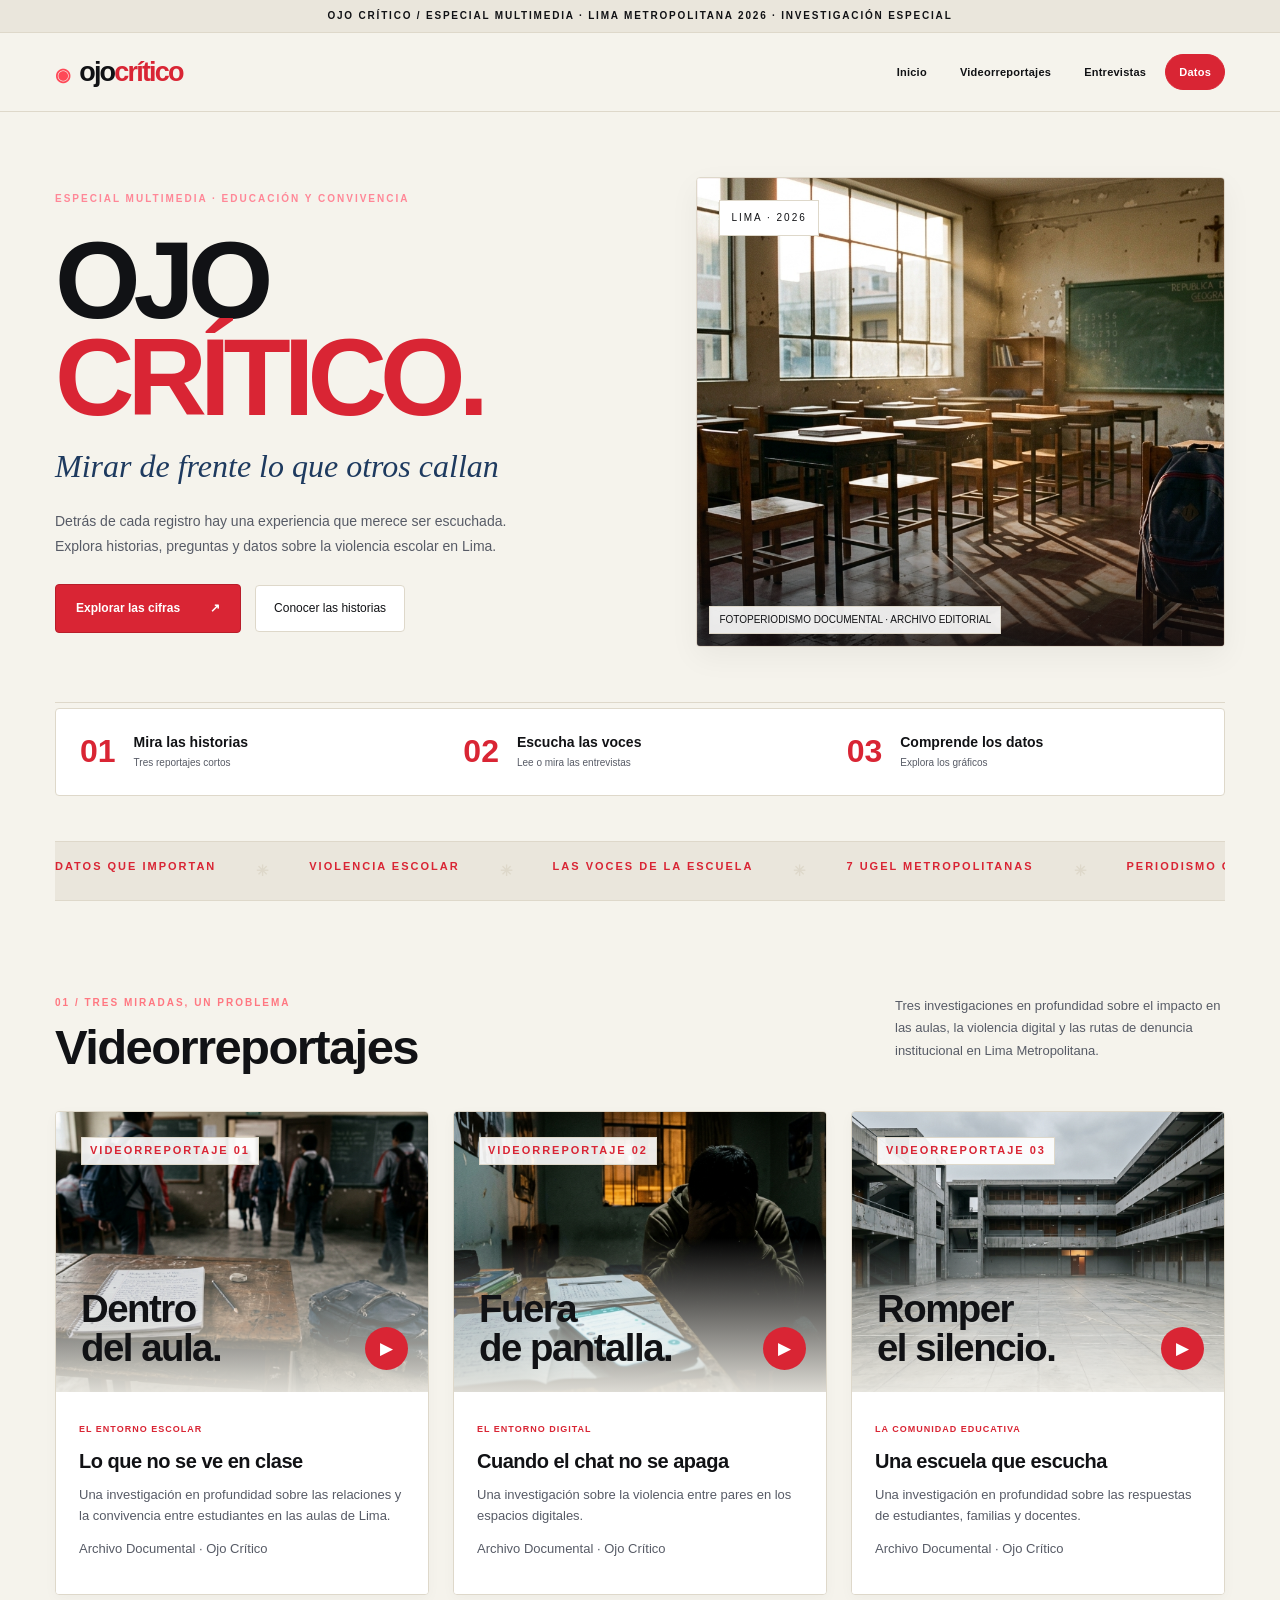
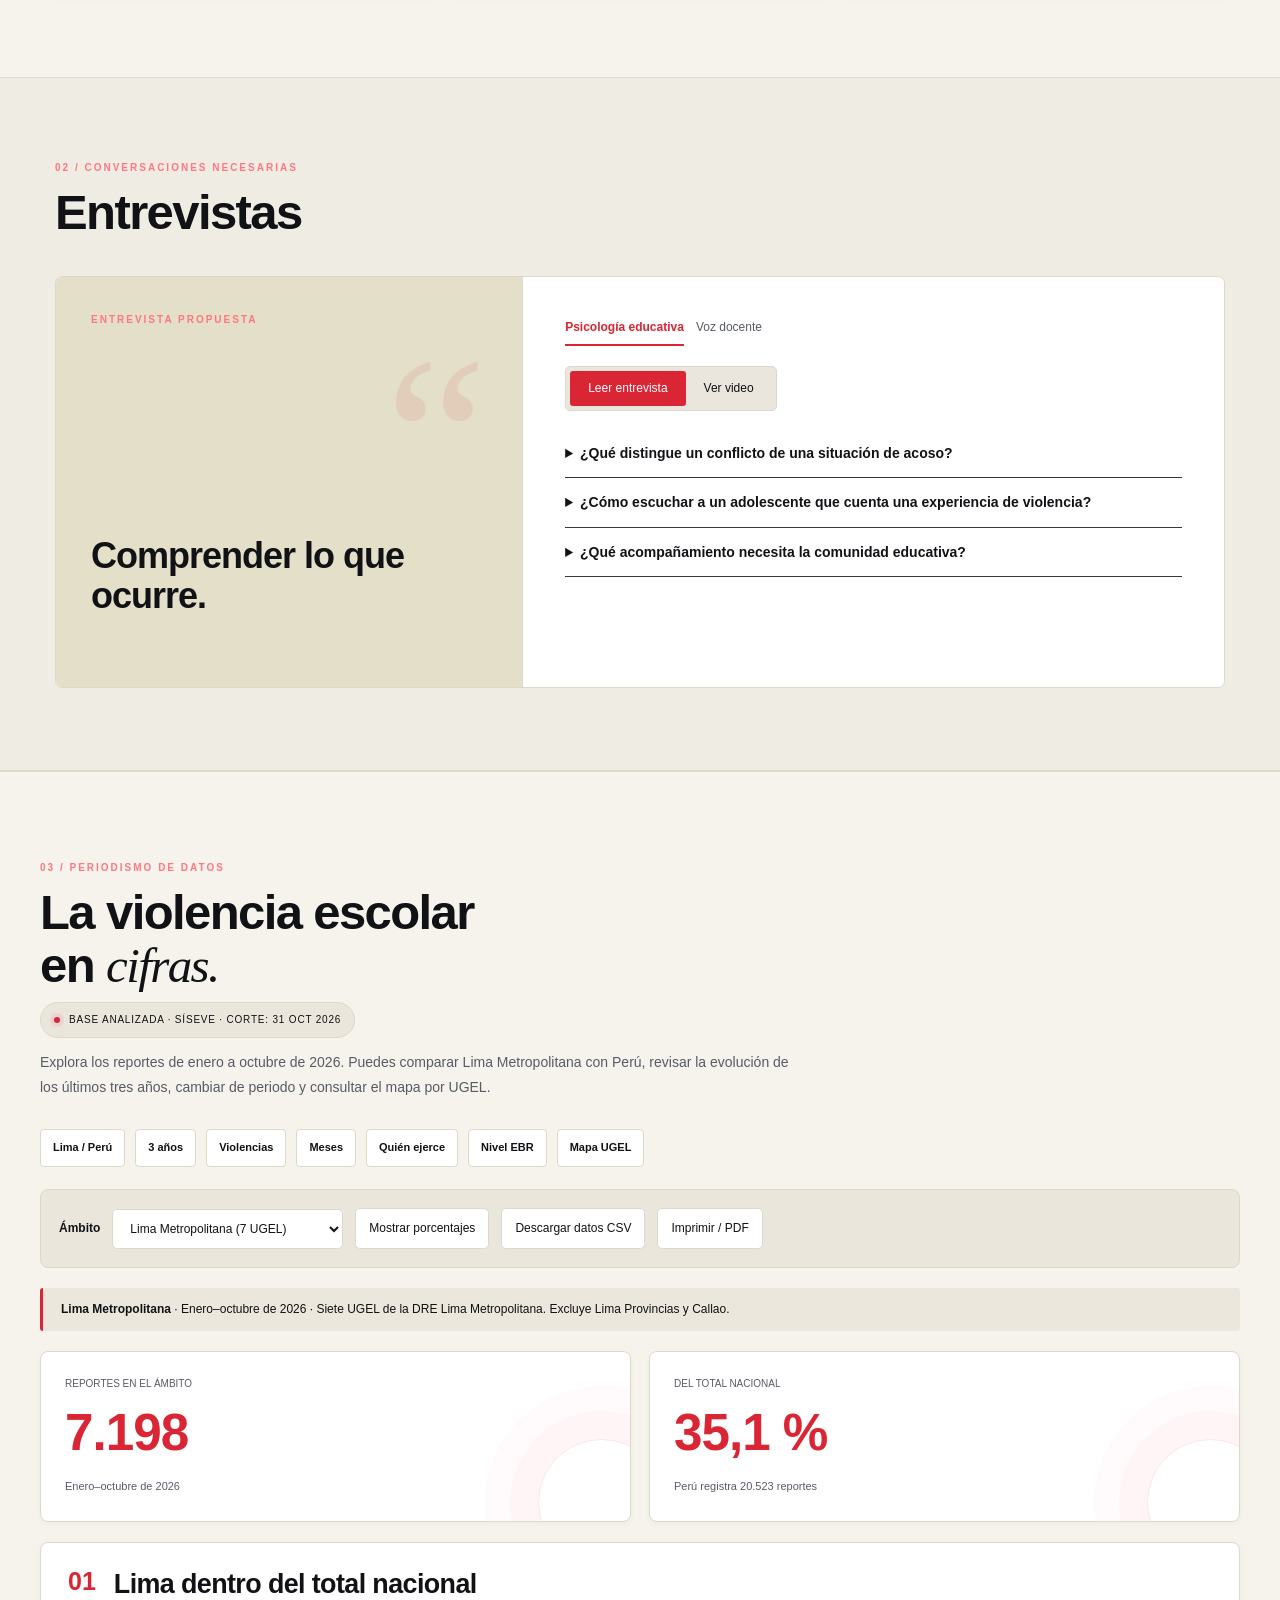
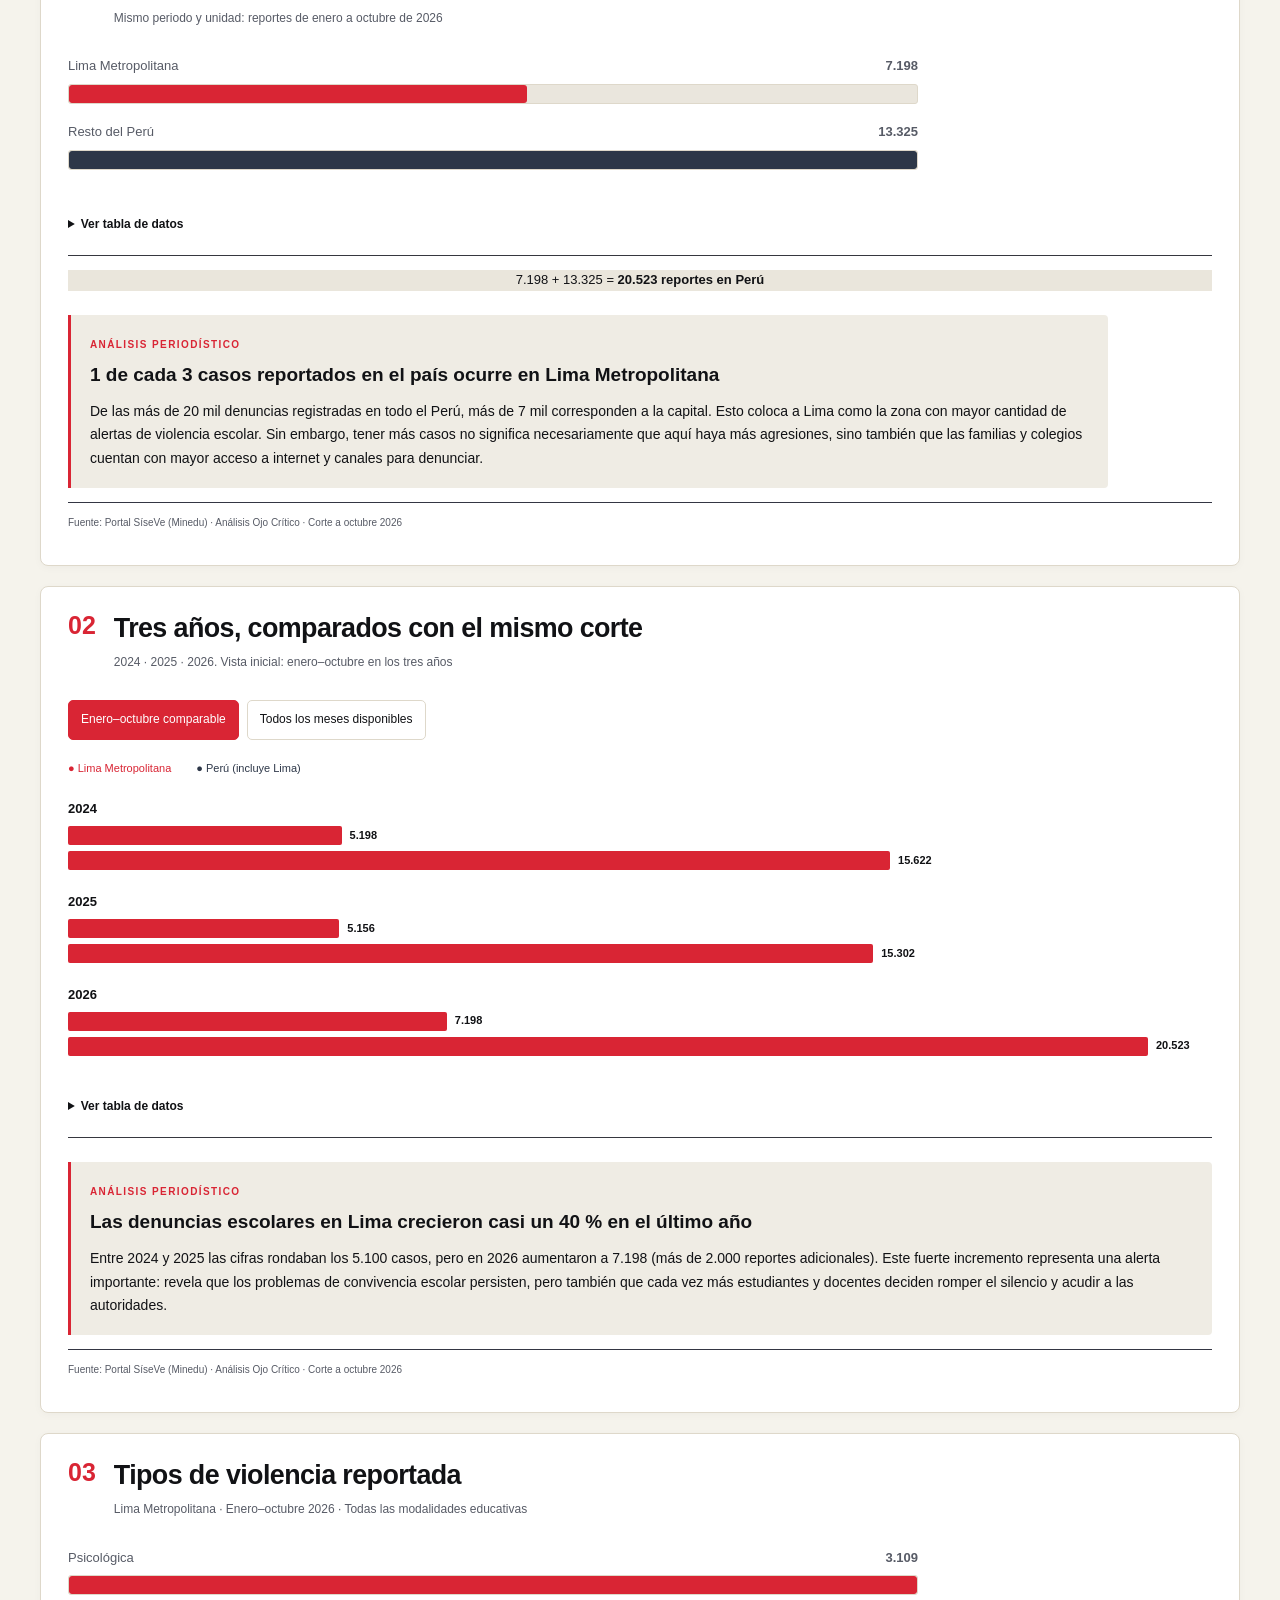
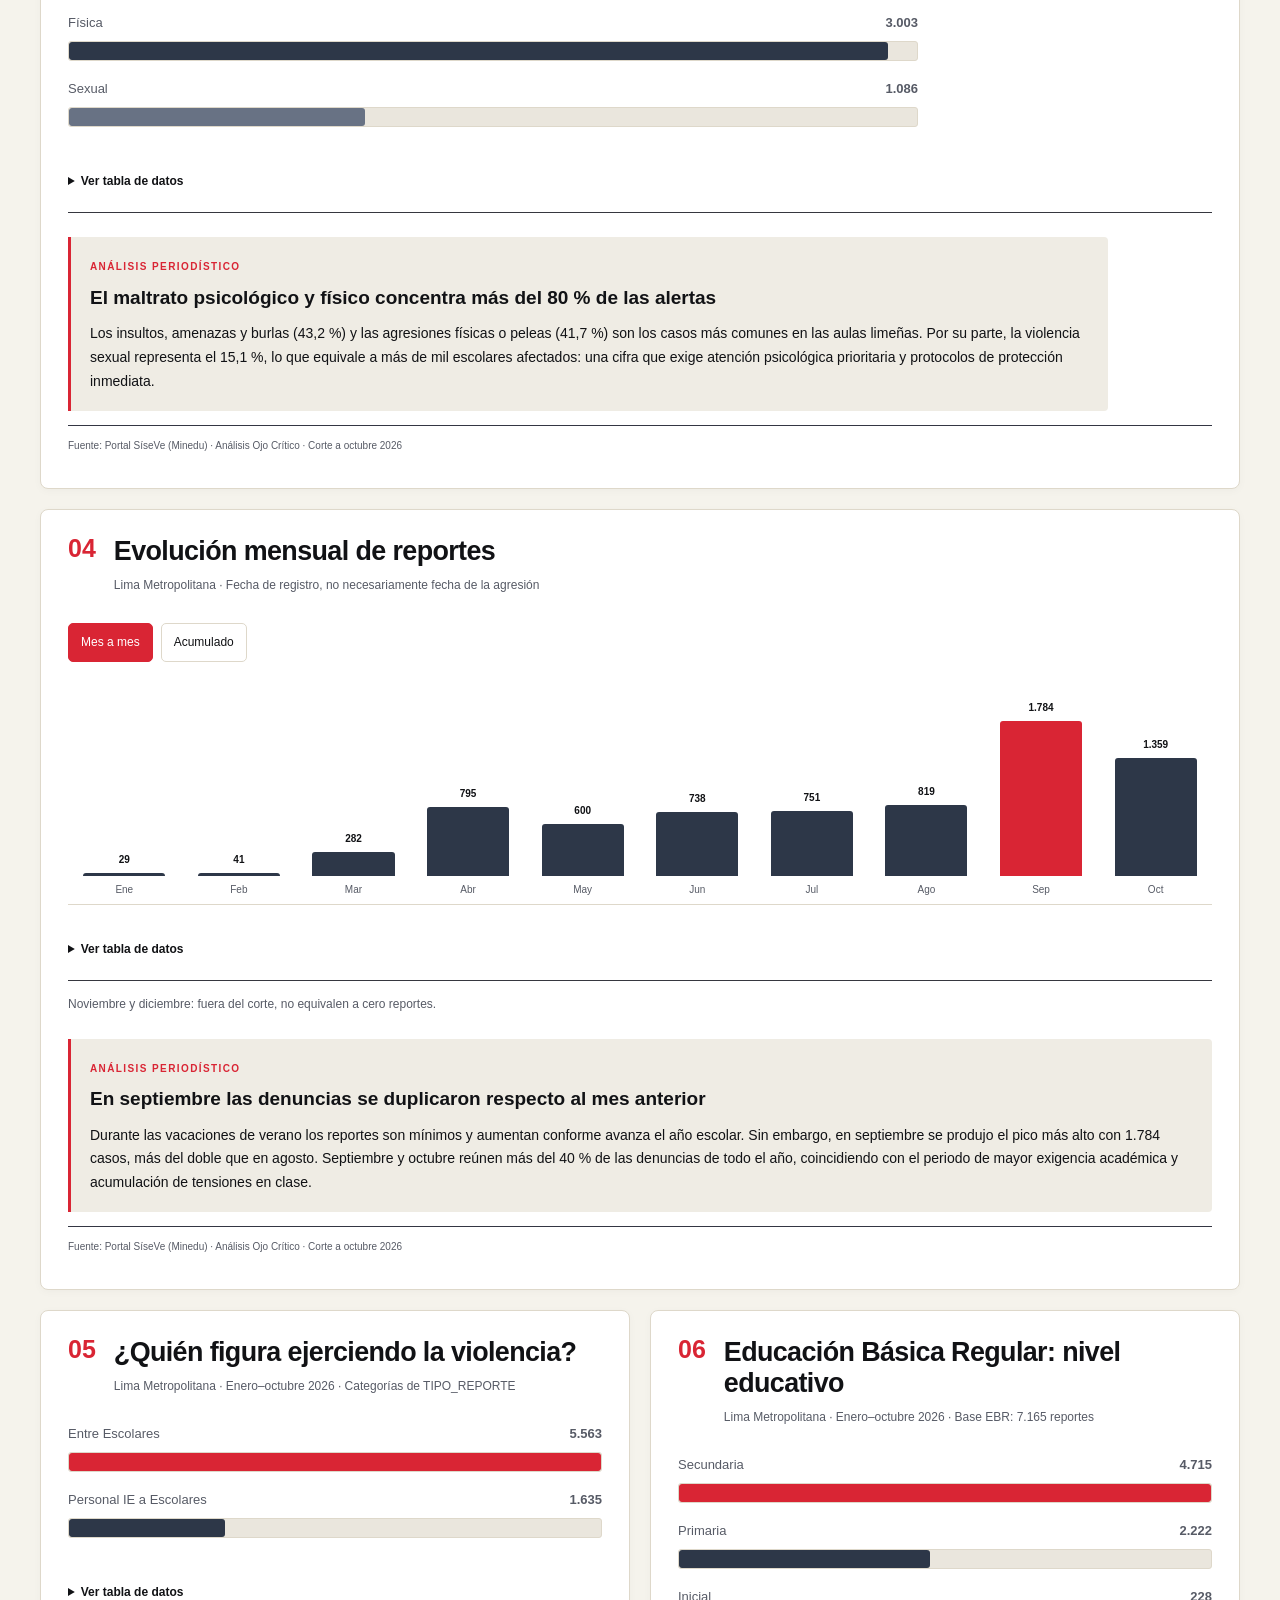
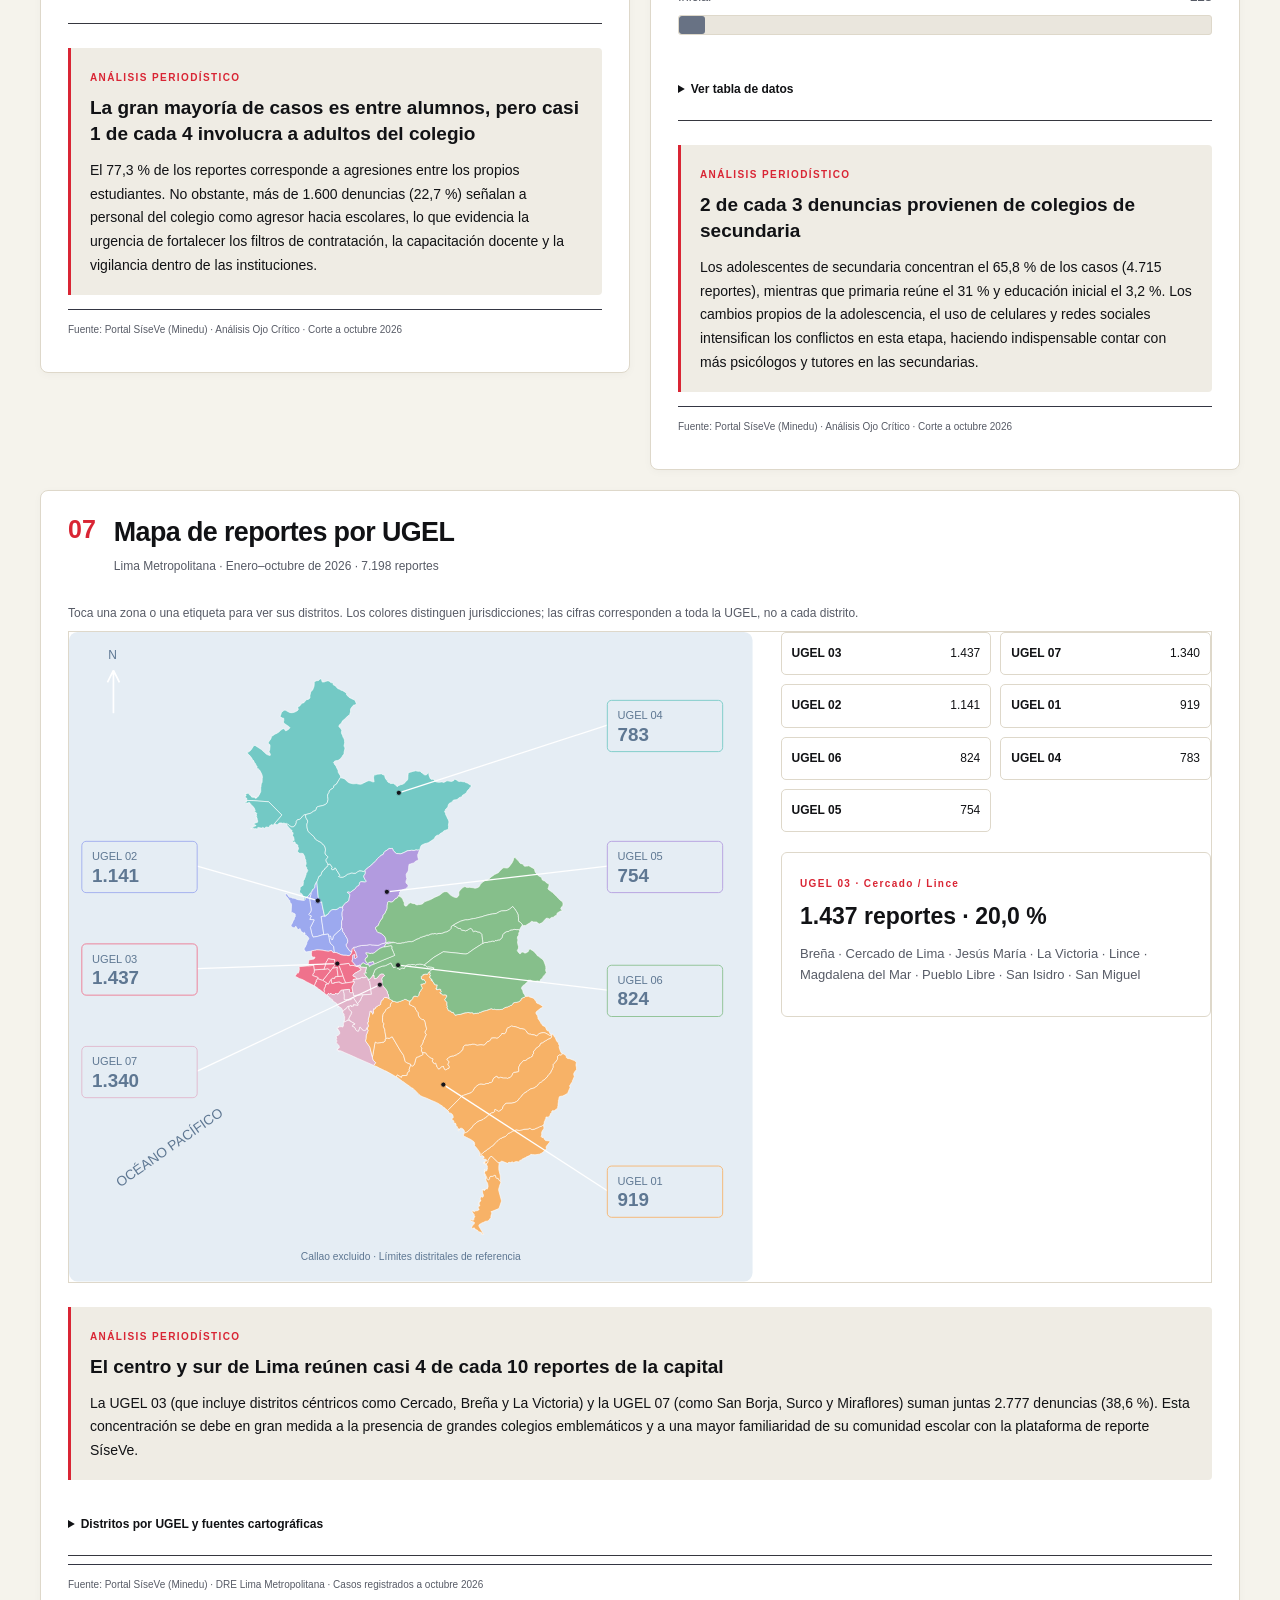
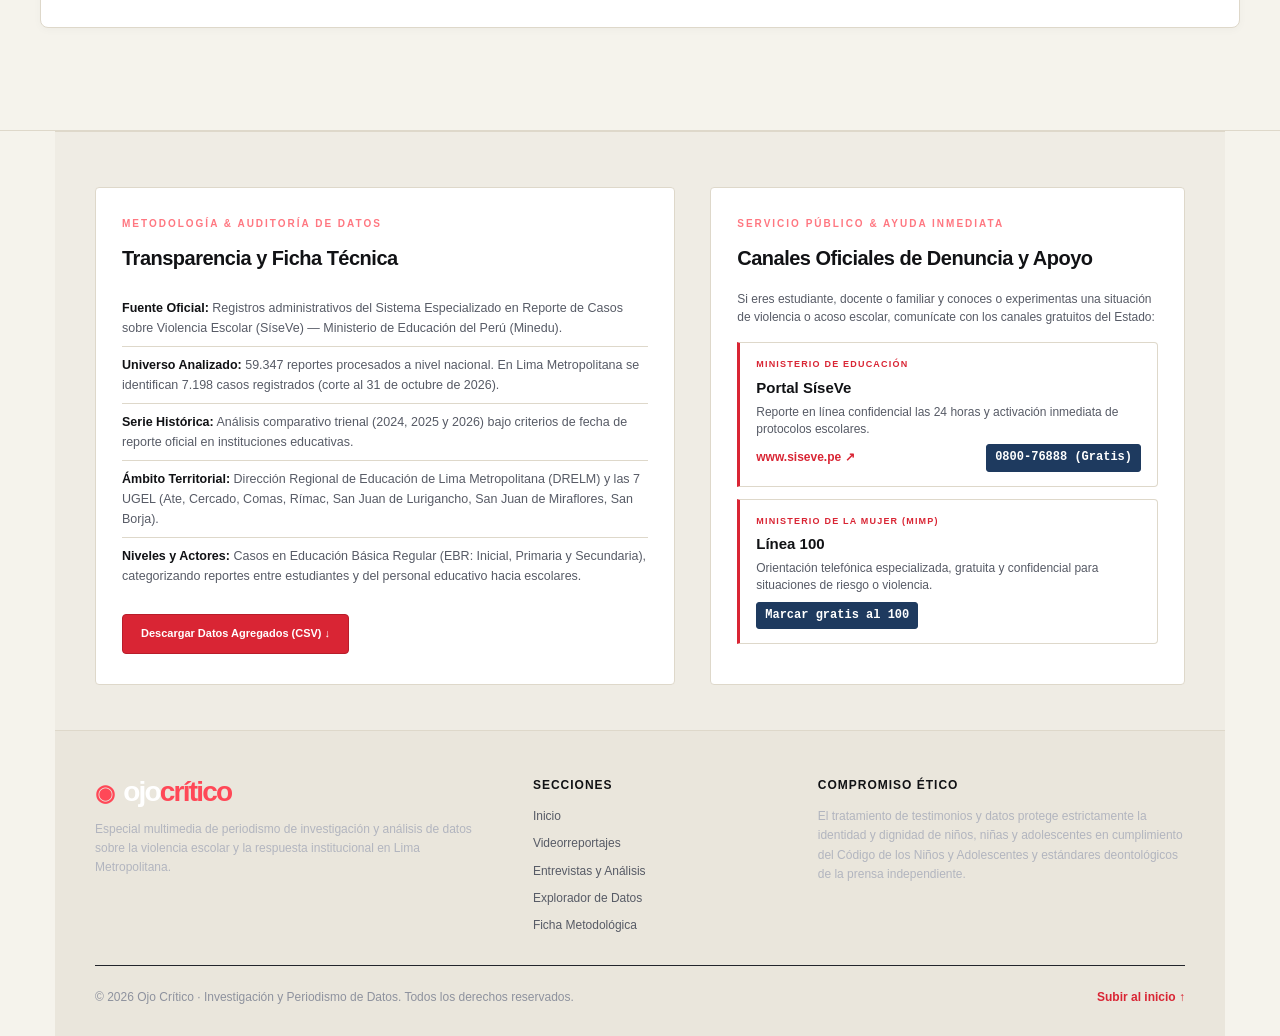
==== index.html @ 7f89806b "content: eliminar botones Ver introduccion animada" ====
﻿<!DOCTYPE html>

<html lang="es"><head><meta charset="utf-8"/><meta content="width=device-width,initial-scale=1" name="viewport"/><title>Ojo Crítico | Violencia escolar en Lima · Especial interactivo</title><style>
:root{--bg:#f6f4ec;--ink:#172c29;--red:#db4933;--lime:#dceaa2;--line:#d7d9ce}*{box-sizing:border-box}html{scroll-behavior:smooth;scroll-padding-top:100px}body{margin:0;color:var(--ink);background:var(--bg);font:15px/1.6 Arial,sans-serif}button,a,select{touch-action:manipulation}a{color:inherit;text-decoration:none}button,select{font:inherit}button{cursor:pointer}button:focus-visible,a:focus-visible,summary:focus-visible{outline:3px solid var(--red);outline-offset:5px}.wrap{max-width:1250px;padding:0 40px;margin:auto}.banner{text-align:center;background:var(--ink);color:#fff;font-size:10px;letter-spacing:1px;padding:8px 15px}.progress{height:3px;position:fixed;top:0;left:0;width:0;background:var(--red);z-index:30}header{background:var(--bg);position:sticky;top:0;z-index:10;border-bottom:1px solid var(--line)}.head{height:86px;display:flex;align-items:center;gap:35px}.logo{font:bold 36px Georgia,serif;letter-spacing:-2px;margin-right:auto;white-space:nowrap}.logo span{color:var(--red)}.logo i{font-style:normal;color:var(--red);font-size:28px;margin-right:10px}nav{display:flex;gap:26px;font-size:12px;font-weight:bold}.motion{border:1px solid var(--line);border-radius:30px;background:transparent;padding:8px 12px;font-size:10px}.hero{padding:55px 0 45px;display:grid;grid-template-columns:1.1fr 1fr;gap:50px;align-items:center}.eyebrow{font-size:10px;font-weight:bold;text-transform:uppercase;letter-spacing:2px;color:var(--red)}h1{font-size:clamp(48px,5.9vw,78px);line-height:1.01;letter-spacing:-4px;font-weight:800;margin:22px 0}h1 em{font:italic 1.05em Georgia,serif;color:var(--red);letter-spacing:-4px}.lead{font-size:17px;line-height:1.7;max-width:470px;color:#52615a}.button{display:inline-flex;gap:30px;align-items:center;background:var(--red);color:#fff;border:0;border-radius:4px;padding:14px 20px;font-size:12px;font-weight:bold}.hero .button{margin:15px 0 20px}.mini{font-size:10px;color:#65736b;line-height:1.6}.art{position:relative;border-radius:120px 5px 5px 5px;background:#ced6bd;overflow:hidden;height:430px}.art svg{width:100%;height:100%;object-fit:cover}.art-label{position:absolute;bottom:22px;left:22px;right:22px;color:white;font-size:10px}.float{position:absolute;top:40px;right:20px;max-width:190px;padding:18px 22px;background:var(--lime);border-radius:4px;transform:rotate(5deg);font-size:21px;font-weight:bold;line-height:1.15;animation:float 5s ease-in-out infinite}.float span{font-size:10px;display:block;margin-top:12px;letter-spacing:1px}.route{display:grid;grid-template-columns:repeat(3,1fr);border-block:1px solid var(--ink);padding:20px 0;gap:30px}.route a{display:flex;gap:18px;align-items:center;font-size:12px}.route b{font:italic 32px Georgia,serif;color:var(--red)}.route strong{display:block;font-size:14px}.route small{color:#647068}.section{padding:66px 0}.section-top{display:flex;align-items:end;justify-content:space-between;gap:30px;margin-bottom:30px}h2{font-size:43px;line-height:1.09;letter-spacing:-1.6px;margin:10px 0 0}h2 em{font-family:Georgia,serif;font-weight:normal}p{margin:12px 0}.section-top p{max-width:330px;font-size:13px;color:#617067}.cards{display:grid;grid-template-columns:repeat(3,1fr);gap:24px}.film{border:1px solid var(--line);border-radius:6px;overflow:hidden;background:#fffdf7}.poster{height:230px;position:relative;overflow:hidden;padding:25px;background:#d9e6b1;color:var(--ink);display:flex;flex-direction:column;justify-content:space-between}.poster .num{font-size:11px;letter-spacing:2px;font-weight:bold}.poster strong{font-size:35px;line-height:1;letter-spacing:-1.5px;position:relative;z-index:2}.poster .symbol{position:absolute;right:12px;top:27px;font-size:140px;line-height:1;color:#65815233;font-weight:bold}.poster.orange{background:#edb49c}.poster.green{background:#294a41;color:#f1f3df}.play{border:0;border-radius:50%;width:43px;height:43px;background:var(--ink);color:#fff;position:absolute;right:20px;bottom:22px;z-index:3;font-size:17px}.green .play{background:var(--lime);color:var(--ink)}.film-body{padding:23px}.film h3{font-size:20px;line-height:1.2;letter-spacing:-.5px;margin:10px 0}.film p{font-size:13px;color:#657269}.tag{font-size:9px;letter-spacing:1px;text-transform:uppercase;font-weight:bold}.film .link{border:0;background:none;color:var(--ink);padding:15px 0 0;font-size:12px;font-weight:bold}.film:hover .symbol{transform:rotate(-8deg) scale(1.07);transition:transform .4s}.explainer{display:flex;align-items:center;justify-content:space-between;gap:30px;background:var(--lime);padding:26px 30px;margin-top:26px;border-radius:6px}.explainer strong{font-size:18px}.explainer p{font-size:12px;margin:4px 0}.steps{display:flex;gap:12px;flex-wrap:wrap}.steps span{font-size:11px;border:1px solid #81905d;padding:7px 12px;border-radius:30px}.interview-section{background:#eaece2}.interview{display:grid;grid-template-columns:.8fr 1.2fr;gap:0;background:var(--bg);border:1px solid var(--line);border-radius:7px;overflow:hidden}.interview-art{background:#d2d9c3;min-height:380px;padding:35px;display:flex;flex-direction:column;justify-content:space-between;position:relative;overflow:hidden}.quote{font:230px/.8 Georgia,serif;color:#6e8261;opacity:.5;position:absolute;top:70px;right:35px}.interview-art h3{font-size:36px;line-height:1.1;position:relative;max-width:290px;letter-spacing:-1px}.interview-main{padding:30px 36px}.person-tabs{display:flex;gap:12px;margin-bottom:20px;flex-wrap:wrap}.person-tabs button{background:none;border:0;border-bottom:2px solid transparent;padding:7px 0;color:#657269;font-size:12px}.person-tabs button[aria-pressed=true]{border-color:var(--red);color:var(--ink);font-weight:bold}.format{display:inline-flex;background:#e5e8dc;border-radius:5px;padding:4px;margin-bottom:18px}.format button{border:0;background:none;padding:8px 18px;font-size:12px;border-radius:3px}.format button[aria-pressed=true]{background:var(--ink);color:white}details{border-bottom:1px solid var(--line);padding:13px 0}summary{cursor:pointer;font-size:14px;font-weight:bold}details p{font-size:12px;color:#617067}.videohold{min-height:190px;background:#243f35;border-radius:5px;display:flex;align-items:center;justify-content:center;flex-direction:column;color:white;text-align:center;padding:20px}.videohold span{font-size:36px;color:var(--lime)}.videohold p{font-size:12px;max-width:290px}.data{background:var(--ink);color:#f5f4eb;padding:65px 0}.data .eyebrow{color:var(--lime)}.data .section-top p{color:#bbc6bd}.demo{color:#eed9b3;border:1px solid #677569;display:inline-block;padding:6px 10px;font-size:10px;border-radius:3px}.dashboard{display:grid;grid-template-columns:.65fr 1.35fr;gap:40px;margin-top:25px}.metric{border-right:1px solid #536458;padding-right:30px}.big{font-size:94px;font-weight:bold;line-height:1.2;letter-spacing:-5px;color:var(--lime)}.metric h3{font-size:18px;margin:0}.metric p{color:#b7c2b8;font-size:12px}.chart-controls{display:flex;justify-content:space-between;gap:15px;align-items:center;margin-bottom:25px;flex-wrap:wrap}.chart-controls .format{margin:0;background:#2c453c}.chart-controls .format button{color:white}.chart-controls .format button[aria-pressed=true]{background:var(--lime);color:var(--ink)}.barrow{margin-bottom:24px}.barlabel{display:flex;justify-content:space-between;font-size:12px;margin-bottom:8px}.track{height:23px;background:#30473e;border-radius:3px;overflow:hidden}.bar{height:100%;width:0;background:var(--lime);border-radius:3px;transition:width 900ms cubic-bezier(.2,.8,.2,1)}.barrow:nth-child(2) .bar{background:#e89c7c}.barrow:nth-child(3) .bar{background:#aebcaf}.chartnote{font-size:11px;color:#bbc5bb;border-top:1px solid #536458;padding-top:16px}.method{margin-top:25px;color:#c7cec2}.method summary{font-size:12px}.method p{color:#c7cec2;max-width:850px;font-size:12px}.closing{display:grid;grid-template-columns:1fr 1fr;gap:70px;padding:55px 0}.closing p{color:#617067;font-size:14px}footer{padding:25px 0;border-top:1px solid var(--line);display:flex;justify-content:space-between;align-items:center;font-size:10px}footer .logo{font-size:28px}.reveal{opacity:1;transform:none}.js .reveal{opacity:0;transform:translateY(18px);transition:opacity .65s,transform .65s}.js .reveal.visible{opacity:1;transform:none}dialog{width:min(800px,calc(100% - 28px));border:0;padding:0;background:var(--bg);border-radius:10px;color:var(--ink)}dialog::backdrop{background:#0b1e19d9}.dialoghead{padding:16px 24px;display:flex;align-items:center;justify-content:space-between;font-size:11px}.close{background:none;border:1px solid var(--line);padding:7px 12px;border-radius:4px}.stage{min-height:330px;background:var(--ink);color:var(--lime);display:flex;flex-direction:column;justify-content:center;align-items:center;text-align:center;padding:35px;position:relative;overflow:hidden}.stage small{letter-spacing:2px;font-size:10px}.stage h3{font-size:48px;line-height:1.05;max-width:620px;margin:24px 0;letter-spacing:-1.5px}.stage p{font-size:15px;color:#d2dac9;max-width:480px}.stage:before{content:'';position:absolute;width:220px;height:220px;border:1px solid #dceaa233;border-radius:50%;left:-100px;top:-70px;animation:ring 6s linear infinite}.stage.swap h3{animation:enter .5s both}.story-controls{padding:20px 24px;display:flex;justify-content:space-between;align-items:center;gap:12px}.story-controls button{border:1px solid var(--line);padding:8px 15px;background:transparent;border-radius:4px;font-size:12px}.story-controls button:disabled{opacity:.35;cursor:default}.dialog-note{padding:0 24px 20px;font-size:11px;color:#617067}.paused *, .paused *:before{animation-play-state:paused!important}.paused{scroll-behavior:auto}.paused .bar,.paused .reveal{transition:none!important}@keyframes float{50%{transform:translateY(-9px) rotate(3deg)}}@keyframes ring{50%{transform:scale(1.5)}}@keyframes enter{from{opacity:0;transform:translateY(25px)}to{opacity:1;transform:none}}@media(prefers-reduced-motion:reduce){html{scroll-behavior:auto}*,*:before{animation:none!important;transition:none!important}.js .reveal{opacity:1;transform:none}}@media(max-width:800px){.wrap{padding:0 22px}.head{height:auto;min-height:75px;flex-wrap:wrap;gap:10px;padding-top:12px;padding-bottom:12px}.logo{font-size:30px}nav{order:3;width:100%;justify-content:space-between;gap:12px;font-size:11px}.motion{font-size:9px}.hero{grid-template-columns:1fr;padding:32px 0;gap:20px}h1{font-size:57px;letter-spacing:-3px}.hero .lead{font-size:15px}.art{height:300px;border-radius:70px 4px 4px 4px}.float{top:20px;max-width:165px;font-size:18px}.route{gap:12px}.route a{display:block}.route b{font-size:24px}.route strong{font-size:12px}.route small{font-size:9px}.section{padding:42px 0}.section-top{display:block}h2{font-size:34px}.cards,.interview,.dashboard,.closing{grid-template-columns:1fr}.cards{gap:22px}.poster{height:220px}.explainer{display:block;padding:22px}.steps{margin-top:15px}.interview-art{min-height:210px;padding:25px}.interview-art h3{font-size:31px;margin:15px 0}.quote{top:15px}.interview-main{padding:24px}.dashboard{gap:25px}.metric{border-right:0;border-bottom:1px solid #536458;padding-bottom:20px}.big{font-size:72px}.data{padding:42px 0}.closing{gap:10px;padding:35px 0}.stage{min-height:300px;padding:25px}.stage h3{font-size:35px}.story-controls{padding:16px;gap:7px}.story-controls button{font-size:10px;padding:8px}footer{gap:20px}.banner{font-size:9px}}

/* Sistema Visual: negro carbón, grises fríos y rojo intenso */
:root{--bg:#101115;--ink:#f2f0ec;--red:#ff4857;--lime:#f24b59;--line:#36373f}
body{background:#121316}
header{background:#101115f5}.banner{background:#08090c;color:#b8b7bf;border-bottom:1px solid #34343c}.motion{color:#dfdde3}.logo{font-family:Arial,sans-serif;font-weight:800;letter-spacing:-1.8px}.logo i{font-size:23px}
.hero{padding:65px 0 55px;gap:60px}h1{font-size:clamp(76px,8.6vw,118px);letter-spacing:-7px;line-height:.88;text-transform:uppercase;margin:25px 0 30px}h1>span{color:var(--red)}h1 .brand-period{color:#f2f0ec}.lead{color:#c1bfc6;font-size:16px}.mini,.route small{color:#aaa9b3}.eyebrow{color:#ff7781}.button{background:#d72c3d;border:1px solid #f45161}.button:hover{background:#ef3b4c}
.art{border-radius:3px;height:450px;background:#23232b;border:1px solid #52505b;box-shadow:20px 20px 0 #571c251f}.art:after{content:'';position:absolute;inset:0;background:linear-gradient(180deg,transparent 45%,#0a0a0eb5);pointer-events:none}.art-label{z-index:1;color:#e0dfe5}.route{border-color:#5a3c43}.route b{font-family:Arial,sans-serif;font-style:normal;font-weight:800}.section-top p{color:#b7b5bf}
.film{background:#1b1c22;border-color:#3b3942;border-radius:3px}.poster{background:#1A1B20;color:#fff}.poster.orange{background:#1A1B20;color:#fff}.poster.green{background:#1A1B20;color:#fff}.poster .symbol{color:#ffffff19}.play,.green .play{background:#ee3c4f;color:#fff;box-shadow:0 0 0 7px #ffffff0a}.film p{color:#b7b5c0}.film .tag{color:#ff8790}.film .link{color:#f2f0ec}.film:hover{border-color:#b74957}.explainer{background:#23181f;border:1px solid #72333e;color:#ece8ed}.steps span{border-color:#86505a;color:#e3d8de}
.interview-section{background:#18191f;border-block:1px solid #34343d}.interview{background:#202127;border-color:#41404a}.interview-art{background:#1E2027;color:#fff}.quote{color:#aa5062}.person-tabs button{color:#bdb8c4}.person-tabs button[aria-pressed=true]{color:#fff}.format{background:#32323d}.format button{color:#ccc8d3}.format button[aria-pressed=true]{background:#ce3044;color:#fff}details p{color:#b8b5c1}.videohold{background:#111217;border:1px solid #48434f}.videohold span{color:#ff6574}
.data{background:#121316;color:#f5f2f4;border-block:1px solid #4c2b36}.data .eyebrow{color:#ff7781}.data .section-top p{color:#bdb8c4}.demo{color:#e5c8ce;border-color:#66434f;background:#351d2722}.metric{border-color:#5a3a47}.big{color:#ff5465}.metric p,.chartnote,.method,.method p{color:#bfb8c6}.chartnote{border-color:#5a3a47}.chart-controls .format{background:#332831}.chart-controls .format button[aria-pressed=true]{background:#d32e45;color:#fff}.track{background:#382a34}.bar{background:#ed4359}.barrow:nth-child(2) .bar{background:#b8869d}.barrow:nth-child(3) .bar{background:#92919e}.closing p{color:#b5b2be}footer{color:#aca8b4}
dialog{background:#202027;color:#eeeaf1;border:1px solid #5d3f4c}.close,.story-controls button{color:#efebf2;border-color:#65505d}.dialog-note{color:#b7b2bf}.stage{background:#17181D;color:#ff596e}.stage p{color:#cdc5d4}.stage:before{border-color:#fa4c6d44}.stage small{color:#c7bfce}
@media(max-width:800px){.hero{padding:35px 0;gap:28px}h1{font-size:clamp(68px,18vw,100px);letter-spacing:-4px}.art{height:320px}.metric{border-bottom-color:#5a3a47}.head{gap:12px}.logo{font-size:28px}}
:root{}
.art{background-image:var(--school-photo-0);background-size:cover;background-position:35% center;min-height:450px}.art:after{background:linear-gradient(180deg,transparent 65%,#0a0a0ec9)}
.poster.photo-classroom{background:#1A1B20}
.poster.orange{background:#1A1B20}
.poster.green{background:#1A1B20}
.poster{background-size:cover;background-position:center;min-height:250px}.poster .num{position:relative;z-index:2;align-self:flex-start;background:#101015b8;padding:5px 9px;border-left:2px solid #ff4857}.poster strong{text-shadow:0 2px 14px #000;color:white}.art-label{background:#0a0a0e85;left:12px;right:auto;max-width:calc(100% - 24px);padding:5px 9px;bottom:12px}
@media(max-width:800px){.art{min-height:310px;height:310px;background-position:center}.poster{min-height:240px}.art-label{font-size:9px}}

/* Compatibility: content remains visible without JS or observers. */
.scene-photo{position:absolute;inset:0;width:100%;height:100%;object-fit:cover;display:block;z-index:0}
.art .scene-photo{object-position:35% center}.art:after{z-index:1}.art-label{z-index:2}
.poster{isolation:isolate}.poster:after{content:"";position:absolute;inset:0;background:linear-gradient(180deg,#08090d33,transparent 30%,#08090de0);z-index:1;pointer-events:none}.poster .num,.poster strong{z-index:2}.poster .play{z-index:3}
.js .reveal,.js .reveal.visible{opacity:1;transform:none}.film .scene-photo{animation:photo-drift 9s ease-in-out infinite alternate}.film:nth-child(2) .scene-photo{animation-delay:-3s}.film:nth-child(3) .scene-photo{animation-delay:-6s}
@keyframes photo-drift{from{transform:scale(1)}to{transform:scale(1.07)}}
.motion-preview{margin-top:25px;border:1px solid #73414f;background:#17121a;min-height:130px;padding:25px;position:relative;overflow:hidden}.motion-preview small{display:block;color:#c8aeb8;font-size:10px;letter-spacing:1px}.motion-preview strong{display:inline-block;color:#ff5c70;font-size:30px;line-height:1.15;margin-top:12px;animation:type-drift 4s ease-in-out infinite alternate}.motion-preview p{font-size:11px;color:#bdb4c2;margin-bottom:0}@keyframes type-drift{from{transform:translateX(0);letter-spacing:-1px}to{transform:translateX(10px);letter-spacing:1px}}
@media(prefers-reduced-motion:reduce){.film .scene-photo,.motion-preview strong{animation:none}}
.slogan{font-family:Georgia,serif;font-style:italic;font-size:clamp(20px,2.1vw,27px);line-height:1.35;color:#f2d5da;margin:0 0 24px;max-width:480px}.hero h1{margin-bottom:20px}
/* Embedded explorer chart styles with namespace */
#dataExplorer, #dataExplorer *{box-sizing:border-box}
#dataExplorer .wrap{max-width:1100px;margin:auto;padding:40px 28px}
#dataExplorer header{border-bottom:1px solid #3b3744;padding-bottom:28px}
#dataExplorer .brand{font-size:20px;font-weight:bold;letter-spacing:-.7px;color:#ff6578}
#dataExplorer .brand span{color:#f4f1f3}
#dataExplorer .eyebrow,#dataExplorer .label{font-size:10px;letter-spacing:1.4px;font-weight:bold;color:#ed8d9d}
#dataExplorer h1{font-size:clamp(34px,5vw,57px);line-height:1.08;letter-spacing:-2px;margin:16px 0}
#dataExplorer h2{font-size:25px;line-height:1.2;margin:0 0 8px;letter-spacing:-.5px}
#dataExplorer h3{font-size:20px;line-height:1.35;margin:8px 0}
#dataExplorer .intro{max-width:780px;color:#bfc0cd}
#dataExplorer .toolbar{display:flex;gap:12px;flex-wrap:wrap;align-items:center;background:#20212a;padding:17px;margin:26px 0;border:1px solid #41404a;border-radius:8px}
#dataExplorer .toolbar label{font-size:12px}
#dataExplorer select,#dataExplorer button{background:#2a2936;border:1px solid #6b606e;color:#fff;padding:9px 12px;border-radius:5px;cursor:pointer;font:inherit;font-size:12px}
#dataExplorer button.active{background:#b52b45;border-color:#ff6578}
#dataExplorer button:focus-visible,#dataExplorer select:focus-visible,#dataExplorer a:focus-visible,#dataExplorer summary:focus-visible,#dataExplorer .baritem:focus-visible{outline:3px solid #c5cce5;outline-offset:3px}
#dataExplorer .scope-note{font-size:12px;color:#c1bfca;border-left:3px solid #ff6578;padding:8px 14px}
#dataExplorer .kpis{display:grid;grid-template-columns:repeat(2,1fr);gap:16px;margin:24px 0}
#dataExplorer .kpis>div{padding:24px;background:#241d28;border:1px solid #4e3441;border-radius:8px}
#dataExplorer .kpis small{display:block;font-size:10px;color:#d1aebb}
#dataExplorer .kpis strong{font-size:40px;display:block;color:#ff8394;letter-spacing:-1px}
#dataExplorer .kpis span{font-size:11px;color:#c3b8c5}
#dataExplorer nav{display:flex;gap:10px;flex-wrap:wrap;margin-top:22px}
#dataExplorer nav a{color:#c8c4d1;font-size:12px;text-decoration:none;border-bottom:1px solid #63535e}
#dataExplorer .card{background:#1b1d26;border:1px solid #3b3d4b;border-radius:10px;padding:30px;margin:24px 0;break-inside:avoid}
#dataExplorer .sectionhead{display:flex;gap:18px;margin-bottom:25px}
#dataExplorer .index{font-size:30px;color:#ff6578;line-height:1;font-weight:bold}
#dataExplorer .sub,#dataExplorer .caveat,#dataExplorer .source{font-size:12px;color:#b7b6c5;margin:8px 0}
#dataExplorer .source{font-size:10px;color:#9295a8;border-top:1px solid #343643;padding-top:12px}
#dataExplorer .analysis{background:#281f2b;border-left:3px solid #e75e7d;padding:20px 24px;margin:24px 0 14px}
#dataExplorer .analysis p{font-size:14px;color:#d6cbd8;margin-bottom:0}
#dataExplorer .bars{margin:25px 0}
#dataExplorer .baritem{position:relative;margin:18px 0}
#dataExplorer .barhead{display:flex;justify-content:space-between;gap:20px;font-size:13px;margin-bottom:7px}
#dataExplorer .track{height:24px;background:#31333f;border-radius:3px;overflow:hidden}
#dataExplorer .track span{display:block;height:100%;border-radius:3px;animation:grow .7s ease-out;transform-origin:left}
#dataExplorer .tip{display:none;font-size:11px;color:#f2c3d2;margin-top:5px}
#dataExplorer .baritem:hover .tip,#dataExplorer .baritem:focus .tip{display:block}
#dataExplorer .table{margin:14px 0}
#dataExplorer .scroll{overflow:auto}
#dataExplorer summary{cursor:pointer;font-size:12px;color:#c9c7d6;padding:8px 0}
#dataExplorer table{border-collapse:collapse;width:100%;font-size:12px;margin:10px 0}
#dataExplorer th,#dataExplorer td{text-align:left;border-bottom:1px solid #444654;padding:9px 12px}
#dataExplorer th{color:#e6adb9}
#dataExplorer .equation{font-size:13px;text-align:center;color:#c6c9d5}
#dataExplorer .tabs{display:flex;gap:8px;margin-bottom:20px;flex-wrap:wrap}
#dataExplorer .legend{display:flex;gap:25px;font-size:11px;margin-bottom:16px}
#dataExplorer .legend span:first-child{color:#ff8394}
#dataExplorer .legend span:last-child{color:#a8bbda}
#dataExplorer .year{margin:20px 0}
#dataExplorer .year>strong{font-size:13px}
#dataExplorer .pair{display:flex;gap:8px;align-items:center;margin:6px 0;padding-right:64px}
#dataExplorer .pair div{height:19px;flex-shrink:0;border-radius:2px}
#dataExplorer .pair b{font-size:11px;white-space:nowrap}
#dataExplorer .warning{color:#f0c685;background:#352e26;border-left:3px solid #f0c685;padding:12px;font-size:12px}
#dataExplorer .monthly{overflow-x:auto;padding-top:18px}
#dataExplorer .columns{display:flex;align-items:end;gap:12px;min-width:570px;height:205px;border-bottom:1px solid #787582;padding:0 5px}
#dataExplorer .col{flex:1;display:flex;align-items:center;flex-direction:column;justify-content:end;min-width:35px}
#dataExplorer .col span{width:80%;background:#d86a86;min-height:3px;border-radius:3px 3px 0 0;transition:background .2s}
#dataExplorer .col:hover span,#dataExplorer .col:focus span{background:#ff9aab}
#dataExplorer .col b{font-size:10px;margin-bottom:5px}
#dataExplorer .col small{font-size:10px;padding:6px 0}
#dataExplorer .empty{font-size:25px;color:#aeadba;border:1px dashed #696170;border-radius:6px;padding:30px;text-align:center}
#dataExplorer .unavailable{border-color:#72604c}
#dataExplorer li{margin:9px 0;color:#c0bfcc;font-size:13px}
#dataExplorer footer{font-size:11px;color:#aaa5b3;padding:24px 0}
@keyframes grow{from{transform:scaleX(0)}to{transform:scaleX(1)}}
#dataExplorer [hidden]{display:none!important}
@media(prefers-reduced-motion:reduce){#dataExplorer, #dataExplorer *{animation:none!important;scroll-behavior:auto!important}}
@media(max-width:650px){#dataExplorer .wrap{padding:24px 15px}
#dataExplorer .card{padding:22px 17px}
#dataExplorer .kpis{grid-template-columns:1fr;gap:10px}
#dataExplorer .kpis>div{padding:15px 20px}
#dataExplorer .kpis strong{font-size:34px}
#dataExplorer .toolbar{gap:10px}
#dataExplorer .sectionhead{gap:12px}
#dataExplorer h2{font-size:23px}
#dataExplorer .analysis{padding:16px}
#dataExplorer h3{font-size:18px}
#dataExplorer .pair{padding-right:55px}}
@media print{#dataExplorer .toolbar,#dataExplorer nav,#dataExplorer button{display:none}
#dataExplorer .wrap{max-width:none;padding:0}
#dataExplorer .card,#dataExplorer .kpis>div,#dataExplorer .analysis{background:white;border-color:#aaa;color:#111}
#dataExplorer .analysis p,#dataExplorer .sub,#dataExplorer .caveat,#dataExplorer .source,#dataExplorer li,#dataExplorer .intro,#dataExplorer .scope-note{color:#333}
#dataExplorer .card{break-inside:avoid;box-shadow:none}
#dataExplorer .monthly{overflow:visible}
#dataExplorer h1{font-size:30px}
#dataExplorer .kpis{grid-template-columns:repeat(2,1fr)}
#dataExplorer .kpis strong{color:#a42f49}
#dataExplorer details{display:block}
#dataExplorer footer{color:#333}}
#dataExplorer .map-layout{display:grid;grid-template-columns:minmax(0,1.6fr) minmax(220px,1fr);gap:22px;align-items:start}
#dataExplorer .ugelmap{width:100%;height:auto;display:block}
#dataExplorer .ugel-zone,#dataExplorer .map-label{cursor:pointer}
#dataExplorer .ugel-zone:hover path,#dataExplorer .ugel-zone.selected path{filter:brightness(1.2);stroke:#fff;stroke-width:1.7}
#dataExplorer .ugel-zone:focus,#dataExplorer .map-label:focus{outline:2px solid white}
#dataExplorer .ugel-choices{display:grid;grid-template-columns:1fr 1fr;gap:9px}
#dataExplorer .ugel-choice{border-left:4px solid var(--uc);display:flex;justify-content:space-between;gap:7px}
#dataExplorer .ugel-choice:hover,#dataExplorer .ugel-choice.selected{background:#443542}
#dataExplorer .ugel-choice span{color:#fff}
#dataExplorer .ugel-detail{margin-top:20px;padding:18px;background:#28232f;border:1px solid #645163;border-radius:6px}
#dataExplorer .ugel-detail p{font-size:13px;color:#d1c8d6}
#dataExplorer .ugel-detail h3{font-size:23px}
#dataExplorer .source a{color:#c6b4ee}
@media(max-width:800px){#dataExplorer .map-layout{grid-template-columns:1fr}
#dataExplorer .ugel-choices{grid-template-columns:repeat(2,1fr)}}
@media print{#dataExplorer .map-layout{grid-template-columns:1fr}
#dataExplorer .ugel-detail{background:white}
#dataExplorer .ugel-detail p{color:#222}}

/* OJO CRÍTICO: Edición interactiva — estética editorial + movimiento contenido */
:root{--oc-red:#ff4f64;--oc-paper:#f2f0ec;--oc-muted:#a8a9b5;--oc-bg:#101115}
html{scroll-padding-top:120px}body{background:#101115;overflow-x:hidden}
body:before{content:"";position:fixed;inset:0;z-index:-1;pointer-events:none;background:none}
.banner{letter-spacing:1.8px;text-transform:uppercase;background:#0b0c11;color:#c9b5bf}
.head{height:78px;gap:22px}.head .logo{margin-right:auto;font-size:27px}.head .logo i{font-size:18px}
.site-nav{order:unset;display:flex;align-items:center;gap:5px;flex-wrap:wrap}
.site-nav a{padding:10px 13px;border:1px solid transparent;border-radius:40px;font:600 11px/1.3 Arial,sans-serif;letter-spacing:.25px;color:#bcbcc3;transition:color .2s,border-color .2s,background .2s}
.site-nav a:hover,.site-nav a.current{background:var(--accent-red);border-color:var(--accent-red);color:#fff}
.head .motion{flex-shrink:0;border:1px solid #55505d;border-radius:24px;padding:9px 13px}
.hero{position:relative;min-height:540px;align-items:center}.hero .slogan{font-size:clamp(21px,2.5vw,32px);max-width:520px;margin:15px 0}.hero-desc{max-width:480px;color:#bfc0ca;font-size:14px;line-height:1.8;margin:20px 0 25px}
.hero .eyebrow{color:#ff8797}.hero-actions{display:flex;align-items:center;flex-wrap:wrap;gap:14px}.hero-outline{border:1px solid #70606a;padding:13px 18px;color:#d5cad1;font-size:12px;border-radius:4px;transition:background .2s}.hero-outline:hover{background:#32232b}.hero .button{margin:0}
.art{border-radius:4px;box-shadow:22px 24px 0 #8c2a3912;min-height:470px}.art:before{content:"";z-index:2;position:absolute;inset:0;border:1px solid #b97f7f19;pointer-events:none}.art .scene-photo{transition:transform 1s cubic-bezier(.2,.8,.2,1)}.art:hover .scene-photo{transform:scale(1.035)}
.art-stamp{position:absolute;top:22px;left:22px;z-index:4;background:#111318e8;color:#f8edf0;border:1px solid #fff3;font-size:10px;letter-spacing:2px;padding:9px 11px}
.route{margin-top:5px;grid-template-columns:repeat(3,minmax(0,1fr))}.route a{padding:4px 0;transition:transform .2s}.route a:hover{transform:translateX(6px)}.route b{color:var(--oc-red)}
.section{padding:82px 0}.section-top{margin-bottom:36px}h2{font-size:clamp(32px,4vw,49px)}.section-top p{line-height:1.75}
.film{transition:transform .35s,border-color .35s,box-shadow .35s;will-change:transform}.film:hover{transform:translateY(-7px);box-shadow:0 22px 45px #0003}.poster{min-height:280px}.poster strong{font-size:clamp(31px,3vw,42px)}
.film .scene-photo{animation:photo-drift 14s ease-in-out infinite alternate}.film:hover .scene-photo{animation-play-state:paused;transform:scale(1.04)}
.mini-note{margin-top:16px;font-size:11px;color:#9999a6;line-height:1.7}
.motion-preview{border-radius:4px;background:#1A1B22;min-height:160px;padding:34px}.motion-preview strong{font-size:clamp(27px,4vw,44px);font-weight:900;text-transform:uppercase;letter-spacing:-1.6px}
.motion-preview:after{content:'01  —  02  —  03';position:absolute;right:30px;bottom:25px;font-size:10px;letter-spacing:3px;color:#996a79}.motion-preview:before{display:none !important;}
.interview-section{padding:82px 0}.interview-art{min-height:410px}.interview-art h3{max-width:400px}.interview-main{padding:34px 42px}.videohold{min-height:230px}
/* Main-site live data dashboard */
.data{padding:88px 0 102px;background:#121316;border-top:1px solid #57323d;border-bottom:1px solid #57323d}
.data>.wrap{max-width:1350px}.data .section-top{margin-bottom:10px}.data .section-top p{max-width:380px}.source-chip{display:inline-flex;align-items:center;gap:9px;border:1px solid #7d3c50;background:#271920;color:#f4a3ad;padding:9px 13px;border-radius:40px;font-size:10px;letter-spacing:.8px}
.source-chip:before{content:'';display:inline-block;width:6px;height:6px;border-radius:50%;background:#ff6177;box-shadow:0 0 0 4px #ff617722}
.data-intro{max-width:770px;color:#b5b2c0;font-size:14px;line-height:1.75}
.data-index{display:flex;gap:10px;flex-wrap:wrap;margin:30px 0 22px}.data-index a{border:1px solid #423c48;background:#201d27;color:#d0c4cd;font-size:11px;padding:9px 12px;border-radius:4px;transition:background .2s,color .2s,border-color .2s}.data-index a:hover{background:#3b2430;border-color:#d25770;color:#fff}
#dataExplorer{font:14px/1.6 Arial,sans-serif;color:#f0edf4;min-width:0}
#dataExplorer .toolbar{margin:0 0 16px;border-radius:8px;padding:18px;display:flex;flex-wrap:wrap;gap:12px;background:#22202a;border:1px solid #49404d}
#dataExplorer .toolbar label{font-size:12px;color:#e3dce6;font-weight:bold}
#dataExplorer .toolbar button,#dataExplorer .toolbar select{background:#2f2835;border:1px solid #68606f;color:#fff;padding:10px 13px;border-radius:5px;font-size:12px;min-height:40px}
#dataExplorer .toolbar button:hover{background:#4e2b3e}
#dataExplorer .sub{color:#b6b2bf;line-height:1.6}
#dataExplorer #content{display:grid;grid-template-columns:repeat(2,minmax(0,1fr));gap:20px;align-items:start}
#dataExplorer #content>.scope-note,#dataExplorer #content>.kpis,#dataExplorer #g2,#dataExplorer #g4,#dataExplorer #g7,#dataExplorer #content>section.card:last-child{grid-column:1/-1}
#dataExplorer #content>.scope-note{background:#201d27;border-left:3px solid #ff6578;padding:12px 18px;margin:4px 0 0;border-radius:3px;font-size:12px;color:#d6c7d2}
#dataExplorer .kpis{margin:0;gap:18px}.kpis>div{position:relative;overflow:hidden}.kpis>div:after{content:'';position:absolute;right:-35px;bottom:-45px;width:125px;height:125px;border-radius:50%;border:1px solid #fa67772e;box-shadow:0 0 0 28px #fa67770a,0 0 0 53px #fa677708;pointer-events:none}
#dataExplorer .kpis strong{font-size:clamp(34px,4vw,56px);color:#ff7e90;font-weight:800}
#dataExplorer .card{border-radius:8px;margin:0;padding:26px 27px;background:#1a1b24;border:1px solid #393943;box-shadow:0 8px 35px #09090d19}
#dataExplorer .card:hover{border-color:#654550}
#dataExplorer .card .sectionhead{margin-bottom:20px}
#dataExplorer h2{font-size:clamp(22px,2.1vw,28px);letter-spacing:-.6px;line-height:1.16;margin:0 0 9px;color:#f7f2f5}
#dataExplorer h3{font-size:19px;color:#f4ebef;margin:8px 0}
#dataExplorer .index{font-size:25px;color:#ff687c}
#dataExplorer .baritem{margin:18px 0}.barhead{font-size:12px}
#dataExplorer .track{height:20px;background:#34323d}
#dataExplorer .bars{margin:20px 0 24px}
#dataExplorer .analysis{border-left:3px solid #fb657f;background:#2b202b;padding:17px 19px;border-radius:0 4px 4px 0}
#dataExplorer .analysis p{color:#d4c8d4;line-height:1.7}
#dataExplorer .warning{background:#302a25;color:#f3d8a8}
#dataExplorer .source{color:#a3a0b0}
#dataExplorer .table summary,#dataExplorer .method summary{color:#e8c3cc}
#dataExplorer td,#dataExplorer th{font-size:12px}
#dataExplorer .ugel-choice{padding:11px 10px}
#dataExplorer #g7 .map-layout{grid-template-columns:minmax(0,1.35fr) minmax(250px,.85fr);gap:28px}
#dataExplorer .ugelmap{max-height:700px}
#dataExplorer .ugel-detail{border-radius:6px}
#dataExplorer .col{outline-offset:3px}
#dataExplorer .chart-context{margin-bottom:15px}
/* Motion system — viewport reveals, bar fills, ticker, transitions */
.reveal{opacity:1!important;transform:none!important}
.js .reveal{opacity:0!important;transform:translateY(28px)!important;transition:transform .75s cubic-bezier(.2,.75,.18,1),opacity .75s!important}
.js .reveal.visible{opacity:1!important;transform:translateY(0)!important}
.js #dataExplorer .card{opacity:0;transform:translateY(26px);transition:opacity .65s ease,transform .65s ease,border-color .25s}
.js #dataExplorer .card.in-view{opacity:1;transform:translateY(0)}
.js #dataExplorer .card .track span{transform:scaleX(0);transform-origin:left;animation:none;transition:transform 1.15s cubic-bezier(.18,.8,.2,1)}
.js #dataExplorer .card.in-view .track span{transform:scaleX(1)}
.js #dataExplorer .year .pair div{transform:scaleX(0);transform-origin:left;transition:transform 1.2s cubic-bezier(.2,.8,.2,1)}
.js #dataExplorer .card.in-view .year .pair div{transform:scaleX(1)}
.js #dataExplorer .col span{transform:scaleY(0);transform-origin:bottom;transition:transform .9s cubic-bezier(.18,.8,.2,1)}
.js #dataExplorer .card.in-view .col span{transform:scaleY(1)}
.js #dataExplorer .map-layout{animation:oc-fade 1s ease both}
.js .paused #dataExplorer .card,.js .paused .reveal{opacity:1!important;transform:none!important;transition:none!important}
.js .paused #dataExplorer .card .track span,.js .paused #dataExplorer .pair div,.js .paused #dataExplorer .col span{transform:none!important;transition:none!important}
.scrolling-ticker{position:relative;overflow:hidden;border-block:1px solid #4b313a;margin-top:45px;color:#f87f8d;white-space:nowrap;padding:17px 0}
.scrolling-ticker-inner{display:flex;width:max-content;gap:40px;animation:oc-marquee 30s linear infinite}
.scrolling-ticker span{font:700 11px/1.4 Arial,sans-serif;letter-spacing:2px}
.scrolling-ticker b{color:#655963}
@keyframes oc-marquee{to{transform:translateX(-50%)}}@keyframes oc-orbit{50%{transform:scale(1.3)}}@keyframes oc-fade{from{opacity:.4}to{opacity:1}}
html.paused .scrolling-ticker-inner,html.paused .motion-preview:before,html.paused .film .scene-photo{animation-play-state:paused!important}
@media(max-width:1100px){#dataExplorer #content{grid-template-columns:1fr}#dataExplorer #content>section{grid-column:1/-1}#dataExplorer #g7 .map-layout{grid-template-columns:1fr 1fr}.site-nav a{padding:10px 9px}}
@media(max-width:800px){.head{height:auto;gap:9px;padding:13px 0}.head .logo{font-size:25px}.site-nav{order:3;width:100%;justify-content:space-between;flex-wrap:nowrap;gap:4px;overflow:auto}.site-nav a{white-space:nowrap;font-size:10px;padding:10px 9px}.head .motion{font-size:10px;padding:8px 10px}.hero{min-height:0;padding:48px 0 40px;gap:30px}.hero h1{font-size:clamp(67px,17vw,105px)}.hero-desc{font-size:13px}.hero-actions{gap:12px}.art{min-height:310px}.section,.interview-section,.data{padding:58px 0}.route{gap:15px}.route b{font-size:23px}.data-index{gap:8px}.data-index a{font-size:10px}.film:hover{transform:none}#dataExplorer #g7 .map-layout{grid-template-columns:1fr}#dataExplorer #content{display:block}#dataExplorer #content>*{margin-bottom:17px}#dataExplorer .kpis{grid-template-columns:1fr}#dataExplorer .card{padding:22px 17px}#dataExplorer .kpis>div{padding:16px 19px}#dataExplorer .kpis strong{font-size:40px}#dataExplorer h2{font-size:23px}}
@media(max-width:420px){.wrap{padding:0 16px}.site-nav a{font-size:10px;padding:9px 8px}.head .logo{font-size:23px}.hero h1{font-size:66px}.hero-outline{padding:12px}.art{height:290px;min-height:290px}.route{gap:6px}.route a{font-size:11px}.route small{font-size:9px}.data-index a{font-size:10px;padding:8px 9px}#dataExplorer .toolbar{padding:13px}#dataExplorer .toolbar select{max-width:100%}#dataExplorer .ugel-choices{grid-template-columns:1fr 1fr}}
@media(prefers-reduced-motion:reduce){.js .reveal,.js #dataExplorer .card{opacity:1!important;transform:none!important;transition:none!important}.js #dataExplorer .card .track span,.js #dataExplorer .pair div,.js #dataExplorer .col span{transform:none!important;transition:none!important}.scrolling-ticker-inner{animation:none!important}}
@media print{.site-nav,.scrolling-ticker,.head .motion,.motion-preview{display:none!important}.js .reveal,.js #dataExplorer .card{opacity:1!important;transform:none!important}}

#dataExplorer #g1,#dataExplorer #g3{grid-column:1/-1}
#dataExplorer #g1 .bars,#dataExplorer #g3 .bars{max-width:850px}
#dataExplorer #g1 .analysis,#dataExplorer #g3 .analysis{max-width:1040px}

/* === MOTION GRAPHICS & TOUCH INTERACTIVITY (OJO CRÍTICO 2.0) === */
.js #dataExplorer .card {
  transition: transform 0.4s cubic-bezier(0.16, 1, 0.3, 1), box-shadow 0.4s ease, border-color 0.3s ease !important;
}
.js #dataExplorer .card:hover {
  border-color: #ff3b5388 !important;
  box-shadow: 0 12px 36px rgba(255, 59, 83, 0.08), 0 0 0 1px rgba(255, 59, 83, 0.2) !important;
}
/* Bar interactive motion */
#dataExplorer .track {
  cursor: pointer;
  position: relative;
  transition: transform 0.25s cubic-bezier(0.34, 1.56, 0.64, 1), filter 0.25s ease, opacity 0.25s ease !important;
  transform-origin: left center;
}
#dataExplorer .track:hover, #dataExplorer .track:active {
  transform: scaleY(1.3) scaleX(1.02);
  filter: drop-shadow(0 0 12px rgba(255, 75, 98, 0.65)) brightness(1.15);
  z-index: 5;
}
#dataExplorer .bars:hover .track:not(:hover) {
  opacity: 0.45;
}
/* Year pairs and columns */
#dataExplorer .year .pair div {
  cursor: pointer;
  transition: transform 0.25s cubic-bezier(0.34, 1.56, 0.64, 1), filter 0.25s ease !important;
  transform-origin: left center;
}
#dataExplorer .year .pair div:hover, #dataExplorer .year .pair div:active {
  transform: scaleY(1.25) scaleX(1.03);
  filter: drop-shadow(0 0 10px rgba(255, 75, 98, 0.7)) brightness(1.2);
}
#dataExplorer .col {
  cursor: pointer;
  transition: transform 0.25s cubic-bezier(0.34, 1.56, 0.64, 1), filter 0.25s ease !important;
  transform-origin: bottom center;
}
#dataExplorer .col:hover, #dataExplorer .col:active {
  transform: scaleY(1.08) scaleX(1.15);
  filter: drop-shadow(0 0 14px rgba(255, 75, 98, 0.8)) brightness(1.25);
  z-index: 5;
}
#dataExplorer .cols:hover .col:not(:hover) {
  opacity: 0.4;
}
/* UGEL Interactive pulse and motion */
[data-ugel] {
  cursor: pointer;
  transition: transform 0.25s cubic-bezier(0.34, 1.56, 0.64, 1), box-shadow 0.25s ease, background-color 0.2s ease !important;
}
[data-ugel]:hover, [data-ugel]:active {
  transform: scale(1.05) translateY(-2px);
  box-shadow: 0 6px 20px rgba(255, 75, 98, 0.35);
  z-index: 4;
}
.ugel-detail {
  animation: ugelReveal 0.35s cubic-bezier(0.16, 1, 0.3, 1) both;
}
@keyframes ugelReveal {
  from { opacity: 0; transform: translateY(12px) scale(0.98); }
  to { opacity: 1; transform: translateY(0) scale(1); }
}
/* KPI Number Counter Animation */
.kpis strong {
  transition: color 0.3s ease, transform 0.3s ease;
  display: inline-block;
}
.kpis div:hover strong {
  color: #ff3b53 !important;
  transform: scale(1.04);
}


/* ==========================================================================
   SISTEMA DE DISEÑO CLARO Y CREATIVO (FONDO CLARO & TIPOGRAFÍA NEGRA)
   ========================================================================== */

:root {
  --bg-dark: #F5F3EC;           /* Fondo general claro: marfil editorial cálido */
  --surface-dark: #FFFFFF;      /* Tarjetas y módulos en blanco puro */
  --surface-dark-2: #EAE6DD;    /* Superficies secundarias suaves */
  --border-dark: #DED8CA;       /* Bordes sutiles y elegantes */
  --text-main: #111215;         /* Letras blancas pasan a negro carbón profundo */
  --text-muted: #575B66;        /* Grises neutros de lectura para subtítulos */
  --accent-red: #D92534;        /* Rojo editorial emblemático */
  --bar-sec: #2D3748;           /* Barras secundarias en pizarra profundo */
  --bar-ter: #687284;           /* Barras terciarias */
}

/* 1. Base y Fondo */
body:before {
  display: none !important;
}
body {
  background: var(--bg-dark) !important;
  color: var(--text-main) !important;
}

/* 2. Cabecera y Barra de Alerta */
.banner {
  background: #EAE6DC !important;
  color: #111215 !important;
  border-bottom: 1px solid var(--border-dark) !important;
  font-weight: 600 !important;
}
header {
  background: #F5F3ECEE !important;
  backdrop-filter: blur(8px) !important;
  border-bottom: 1px solid var(--border-dark) !important;
}
.head .logo {
  color: var(--text-main) !important;
}
.head .logo span {
  color: var(--accent-red) !important;
}
.site-nav a {
  color: var(--text-main) !important;
  background: transparent !important;
  border: 1px solid transparent !important;
  border-radius: 40px !important;
  transition: all 0.2s ease !important;
}
.site-nav a:hover, .site-nav a.current {
  background: var(--accent-red) !important;
  color: #FFFFFF !important;
  border-color: var(--accent-red) !important;
}
.motion {
  background: var(--surface-dark) !important;
  border: 1px solid var(--border-dark) !important;
  color: var(--text-main) !important;
}
.motion:hover {
  color: var(--accent-red) !important;
  border-color: var(--accent-red) !important;
}

/* 3. Hero y Módulos de Apertura */
.hero {
  border-bottom: 1px solid var(--border-dark);
}
.hero h1 {
  color: var(--text-main) !important;
}
.hero h1 span {
  color: var(--accent-red) !important;
}
.hero h1 .brand-period {
  color: var(--accent-red) !important;
}
.hero .slogan {
  color: #1E3A5F !important;
}
.hero-desc {
  color: var(--text-muted) !important;
}
.button {
  background: var(--accent-red) !important;
  border: 1px solid #B81D2A !important;
  color: #FFFFFF !important;
}
.button:hover {
  background: #B81D2A !important;
}
.hero-outline {
  background: #FFFFFF !important;
  border: 1px solid var(--border-dark) !important;
  color: var(--text-main) !important;
}
.hero-outline:hover {
  border-color: var(--accent-red) !important;
  color: var(--accent-red) !important;
}
.art {
  background: var(--surface-dark) !important;
  border: 1px solid var(--border-dark) !important;
  box-shadow: 0 10px 30px rgba(0, 0, 0, 0.05) !important;
}
.art-label {
  background: #FFFFFFE6 !important;
  border: 1px solid var(--border-dark) !important;
  color: var(--text-main) !important;
}
.art-stamp {
  background: #FFFFFF !important;
  color: var(--text-main) !important;
  border: 1px solid var(--border-dark) !important;
}

/* 4. Ticker y Rutas */
.route {
  border-color: var(--border-dark) !important;
  background: #FFFFFF !important;
  border: 1px solid var(--border-dark) !important;
  border-radius: 4px !important;
  padding: 18px 24px !important;
}
.route b {
  color: var(--accent-red) !important;
}
.route strong {
  color: var(--text-main) !important;
}
.route small {
  color: var(--text-muted) !important;
}
.scrolling-ticker {
  background: #EAE6DC !important;
  border-block: 1px solid var(--border-dark) !important;
  color: var(--accent-red) !important;
}
.scrolling-ticker b {
  color: var(--border-dark) !important;
}

/* 5. Capítulos / Reportajes */
h2, .section-top h2 {
  color: var(--text-main) !important;
}
.section-top p {
  color: var(--text-muted) !important;
}
.film {
  background: var(--surface-dark) !important;
  border: 1px solid var(--border-dark) !important;
  border-radius: 4px !important;
  box-shadow: 0 4px 14px rgba(0, 0, 0, 0.03) !important;
}
.film:hover {
  border-color: var(--accent-red) !important;
  box-shadow: 0 8px 24px rgba(0, 0, 0, 0.07) !important;
}
.poster {
  background: #E8E4DA !important;
}
.poster.photo-classroom, .poster.orange, .poster.green {
  background-image: none !important;
  background-color: #E8E4DA !important;
}
.poster:after {
  background: linear-gradient(180deg, transparent 45%, #F5F3ECE6 100%) !important;
}
.poster strong {
  color: var(--text-main) !important;
  text-shadow: none !important;
}
.poster .num {
  color: var(--accent-red) !important;
  background: #FFFFFFE6 !important;
  padding: 4px 8px !important;
  border: 1px solid var(--border-dark) !important;
}
.play, .green .play {
  background: var(--accent-red) !important;
  color: #FFFFFF !important;
  box-shadow: none !important;
}
.play:hover {
  background: #B81D2A !important;
}
.film-body {
  background: var(--surface-dark) !important;
}
.film h3 {
  color: var(--text-main) !important;
}
.film p {
  color: var(--text-muted) !important;
}
.film .tag {
  color: var(--accent-red) !important;
}
.film .link {
  color: var(--text-main) !important;
}
.film .link:hover {
  color: var(--accent-red) !important;
}
.motion-preview {
  background: #1E3A5F !important;
  border-radius: 4px !important;
  color: #FFFFFF !important;
}
.motion-preview small {
  color: #B2C4D8 !important;
}
.motion-preview strong {
  color: #FFFFFF !important;
}
.motion-preview p {
  color: #D3DFED !important;
}
.explainer {
  background: #EAE6DC !important;
  border: 1px solid var(--border-dark) !important;
  color: var(--text-main) !important;
}
.steps span {
  background: #FFFFFF !important;
  border: 1px solid var(--border-dark) !important;
  color: var(--text-main) !important;
}

/* 6. Entrevistas y Testimonios */
.interview-section {
  background: #EFECE4 !important;
  border-block: 1px solid var(--border-dark) !important;
}
.interview {
  background: var(--surface-dark) !important;
  border: 1px solid var(--border-dark) !important;
}
.interview-art {
  background: #E4DFC8 !important;
  border-right: 1px solid var(--border-dark) !important;
  color: var(--text-main) !important;
}
.interview-art h3 {
  color: var(--text-main) !important;
}
.quote {
  color: rgba(217, 37, 52, 0.18) !important;
}
.person-tabs button {
  color: var(--text-muted) !important;
}
.person-tabs button[aria-pressed=true] {
  color: var(--accent-red) !important;
  border-color: var(--accent-red) !important;
  font-weight: bold !important;
}
.format {
  background: var(--surface-dark-2) !important;
  border: 1px solid var(--border-dark) !important;
}
.format button {
  color: var(--text-main) !important;
}
.format button[aria-pressed=true] {
  background: var(--accent-red) !important;
  color: #FFFFFF !important;
}
details summary {
  color: var(--text-main) !important;
}
details p {
  color: var(--text-muted) !important;
}
.videohold {
  background: #EAE6DC !important;
  border: 1px solid var(--border-dark) !important;
  color: var(--text-main) !important;
}
.videohold span {
  color: var(--accent-red) !important;
}
.videohold strong {
  color: var(--text-main) !important;
}

/* 7. Explorador de Datos (Data Explorer) */
.data {
  background: var(--bg-dark) !important;
  border-block: 1px solid var(--border-dark) !important;
  color: var(--text-main) !important;
}
.source-chip {
  background: #EAE6DC !important;
  border: 1px solid var(--border-dark) !important;
  color: var(--text-main) !important;
}
.source-chip:before {
  background: var(--accent-red) !important;
}
.data-intro {
  color: var(--text-muted) !important;
}
.data-index a {
  background: #FFFFFF !important;
  border: 1px solid var(--border-dark) !important;
  color: var(--text-main) !important;
}
.data-index a:hover {
  background: var(--accent-red) !important;
  border-color: var(--accent-red) !important;
  color: #FFFFFF !important;
}
#dataExplorer {
  color: var(--text-main) !important;
}
#dataExplorer .card {
  background: var(--surface-dark) !important;
  border: 1px solid var(--border-dark) !important;
  box-shadow: 0 2px 8px rgba(0, 0, 0, 0.03) !important;
}
#dataExplorer .card:hover {
  border-color: var(--accent-red) !important;
}
#dataExplorer .toolbar {
  background: #EAE6DC !important;
  border: 1px solid var(--border-dark) !important;
}
#dataExplorer .toolbar label {
  color: var(--text-main) !important;
}
#dataExplorer select, #dataExplorer button.toggle, #dataExplorer .btn, #dataExplorer .toolbar button {
  background: var(--surface-dark) !important;
  border: 1px solid var(--border-dark) !important;
  color: var(--text-main) !important;
}
#dataExplorer .toolbar button:hover, #dataExplorer select:hover {
  border-color: var(--text-main) !important;
}
#dataExplorer .toolbar button[aria-pressed=true] {
  background: var(--accent-red) !important;
  color: #FFFFFF !important;
  border-color: var(--accent-red) !important;
}
#dataExplorer .scope-note {
  background: #ECE7DC !important;
  border-left: 3px solid var(--accent-red) !important;
  color: var(--text-main) !important;
}
#dataExplorer .kpis > div {
  background: #FFFFFF !important;
  border: 1px solid var(--border-dark) !important;
  box-shadow: 0 2px 6px rgba(0, 0, 0, 0.03) !important;
}
#dataExplorer .kpis strong {
  color: var(--accent-red) !important;
}
#dataExplorer .kpis small {
  color: var(--text-muted) !important;
}
#dataExplorer .kpis span {
  color: var(--text-muted) !important;
}
#dataExplorer h2, #dataExplorer h3 {
  color: var(--text-main) !important;
}
#dataExplorer .index {
  color: var(--accent-red) !important;
}
#dataExplorer .sub, #dataExplorer .barhead, #dataExplorer .caveat, #dataExplorer .source {
  color: var(--text-muted) !important;
}
#dataExplorer .analysis {
  background: #EFECE4 !important;
  border-left: 3px solid var(--accent-red) !important;
  color: var(--text-main) !important;
}
#dataExplorer .analysis .label {
  color: var(--accent-red) !important;
}
#dataExplorer .analysis p {
  color: var(--text-main) !important;
}
#dataExplorer .equation {
  background: #EAE6DC !important;
  color: var(--text-main) !important;
}
#dataExplorer .tabs button {
  background: #FFFFFF !important;
  border: 1px solid var(--border-dark) !important;
  color: var(--text-main) !important;
}
#dataExplorer .tabs button.active {
  background: var(--accent-red) !important;
  color: #FFFFFF !important;
  border-color: var(--accent-red) !important;
}
#dataExplorer .legend span:first-child {
  color: var(--accent-red) !important;
}
#dataExplorer .legend span:last-child {
  color: var(--bar-sec) !important;
}
#dataExplorer table th {
  background: #EAE6DC !important;
  color: var(--text-main) !important;
  border-bottom: 2px solid var(--border-dark) !important;
}
#dataExplorer table td {
  color: var(--text-main) !important;
  border-bottom: 1px solid var(--border-dark) !important;
}

/* Barras Planas Sólidas */
.track {
  background: var(--surface-dark-2) !important;
  border: 1px solid var(--border-dark) !important;
}
.track span {
  background: var(--accent-red) !important;
}
.bars .barrow:nth-child(2) .track span,
.bars .baritem:nth-child(2) .track span {
  background: var(--bar-sec) !important;
}
.bars .barrow:nth-child(3) .track span,
.bars .baritem:nth-child(3) .track span {
  background: var(--bar-ter) !important;
}
.columns {
  border-bottom: 1px solid var(--border-dark) !important;
}
.col span {
  background: var(--bar-sec) !important;
}
.col.peak span, .col:nth-child(9) span {
  background: var(--accent-red) !important;
}
.col b {
  color: var(--text-main) !important;
}
.col small {
  color: var(--text-muted) !important;
}
.pair div:first-child { background: var(--accent-red) !important; }
.pair div:last-child { background: var(--bar-sec) !important; }
.pair b { color: var(--text-main) !important; }

/* Mapa y UGELs */
.map-layout {
  background: #FFFFFF !important;
  border: 1px solid var(--border-dark) !important;
}
.ugelmap rect {
  fill: #E5EDF4 !important;
}
.ugelmap text {
  fill: #5E7792 !important;
}
.ugelmap path[stroke] {
  stroke: #FFFFFF !important;
}
.ugel-choice {
  background: #FFFFFF !important;
  border: 1px solid var(--border-dark) !important;
  color: var(--text-main) !important;
}
.ugel-choice:hover, .ugel-choice.selected {
  background: #EAE6DC !important;
}
.ugel-choice span {
  color: var(--text-main) !important;
}
.ugel-detail {
  background: #FFFFFF !important;
  border: 1px solid var(--border-dark) !important;
  border-radius: 4px;
}
.ugel-detail .label {
  color: var(--accent-red) !important;
}
.ugel-detail h3 {
  color: var(--text-main) !important;
}
.ugel-detail p {
  color: var(--text-muted) !important;
}

/* 8. Pie de Página y Modal */
dialog {
  background: var(--surface-dark) !important;
  border: 1px solid var(--border-dark) !important;
  color: var(--text-main) !important;
}
.close {
  background: #EAE6DC !important;
  border: 1px solid var(--border-dark) !important;
  color: var(--text-main) !important;
}
.stage {
  background: #EAE6DC !important;
  border-bottom: 1px solid var(--border-dark) !important;
  color: var(--text-main) !important;
}
.stage h3 {
  color: var(--text-main) !important;
}
.stage p {
  color: var(--text-muted) !important;
}
.stage small {
  color: var(--accent-red) !important;
}
.story-controls button {
  background: #FFFFFF !important;
  border: 1px solid var(--border-dark) !important;
  color: var(--text-main) !important;
}
footer {
  border-top: 1px solid var(--border-dark) !important;
  color: var(--text-muted) !important;
  background: #EAE6DC !important;
}
footer .logo {
  color: var(--text-main) !important;
}

/* 9. Metodología y Servicios de Ayuda */
.methodology-service {
  background: #EFECE4;
  border-top: 1px solid var(--border-dark);
  padding: 55px 0 45px;
}
.method-grid {
  display: grid;
  grid-template-columns: 1.1fr 0.9fr;
  gap: 35px;
}
.method-card {
  background: var(--surface-dark);
  border: 1px solid var(--border-dark);
  border-radius: 4px;
  padding: 28px 26px;
}
.method-card h3 {
  font-size: 20px;
  margin: 10px 0 16px;
  color: var(--text-main);
  letter-spacing: -0.5px;
}
.method-card ul {
  list-style: none;
  padding: 0;
  margin: 0;
}
.method-card li {
  font-size: 12.5px;
  line-height: 1.6;
  color: var(--text-muted);
  padding: 8px 0;
  border-bottom: 1px solid var(--border-dark);
}
.method-card li:last-child {
  border-bottom: none;
}
.method-card li strong {
  color: var(--text-main);
}
.help-card {
  background: #FFFFFF;
  border: 1px solid var(--border-dark);
  border-left: 3px solid var(--accent-red);
  padding: 14px 16px;
  margin-bottom: 12px;
  border-radius: 0 4px 4px 0;
}
.help-card .help-badge {
  font-size: 9px;
  letter-spacing: 1.2px;
  font-weight: bold;
  color: var(--accent-red);
  text-transform: uppercase;
  display: block;
  margin-bottom: 4px;
}
.help-card strong {
  font-size: 15px;
  color: var(--text-main);
  display: block;
}
.help-card p {
  font-size: 12px;
  color: var(--text-muted);
  margin: 4px 0 6px;
  line-height: 1.45;
}
.help-card .phone {
  display: inline-block;
  font-family: monospace;
  font-size: 12px;
  font-weight: bold;
  color: #FFFFFF;
  background: #1E3A5F;
  padding: 3px 8px;
  border-radius: 3px;
  border: 1px solid #1E3A5F;
}
.site-footer {
  background: #111215;
  border-top: 1px solid var(--border-dark);
  padding: 45px 0 30px;
}
.site-footer .logo {
  color: #FFFFFF !important;
}
.site-footer p {
  color: #B2B5BF !important;
}
.footer-row {
  display: grid;
  grid-template-columns: 1.3fr 0.8fr 1.2fr;
  gap: 40px;
  padding-bottom: 30px;
  border-bottom: 1px solid #23252C;
}
.footer-bottom {
  display: flex;
  justify-content: space-between;
  align-items: center;
  padding-top: 22px;
  font-size: 12px;
  color: #8E929E;
}
@media (max-width: 800px) {
  .method-grid { grid-template-columns: 1fr; gap: 25px; }
  .footer-row { grid-template-columns: 1fr; gap: 25px; }
  .footer-bottom { flex-direction: column; gap: 12px; text-align: center; }
}
</style><meta content="Ojo Crítico: especial multimedia con siete visualizaciones interactivas sobre reportes de violencia escolar en Lima Metropolitana (enero–octubre 2026), videorreportajes y entrevistas." name="description"/></head><body><div class="progress" id="progress"></div><div class="banner">OJO CRÍTICO / ESPECIAL MULTIMEDIA  ·  LIMA METROPOLITANA 2026  ·  INVESTIGACIÓN ESPECIAL</div><header><div class="wrap head"><a class="logo" href="#inicio"><i>◉</i>ojo<span>crítico</span></a><nav aria-label="Secciones del especial" class="site-nav"><a class="current" href="#inicio">Inicio</a><a href="#reportajes">Videorreportajes</a><a href="#entrevistas">Entrevistas</a><a href="#datos">Datos</a></nav></div></header><main id="inicio"><noscript><p style="padding:16px;text-align:center;color:#fff;background:#55202b">Esta vista previa no permite interacción. Abre el archivo en un navegador para usar los botones y las secuencias animadas.</p></noscript><div class="wrap"><section class="hero"><div><div class="eyebrow reveal">ESPECIAL MULTIMEDIA · EDUCACIÓN Y CONVIVENCIA</div><h1>Ojo<br/><span>Crítico</span><span aria-hidden="true" class="brand-period">.</span></h1><p class="slogan">Mirar de frente lo que otros callan</p><p class="hero-desc reveal">Detrás de cada registro hay una experiencia que merece ser escuchada. Explora historias, preguntas y datos sobre la violencia escolar en Lima.</p><div class="hero-actions reveal"><a class="button" href="#datos">Explorar las cifras <span aria-hidden="true">↗</span></a><a class="hero-outline" href="#reportajes">Conocer las historias</a></div></div><div class="art"><img alt="Aula de colegio público en Lima al atardecer. Investigación Ojo Crítico." class="scene-photo" decoding="async" height="675" src="img/hero-investigacion.jpg" width="1200"/><div class="art-label">FOTOPERIODISMO DOCUMENTAL · ARCHIVO EDITORIAL</div><span class="art-stamp">LIMA · 2026</span></div></section><div class="route"><a href="#reportajes"><b>01</b><div><strong>Mira las historias</strong><small>Tres reportajes cortos</small></div></a><a href="#entrevistas"><b>02</b><div><strong>Escucha las voces</strong><small>Lee o mira las entrevistas</small></div></a><a href="#datos"><b>03</b><div><strong>Comprende los datos</strong><small>Explora los gráficos</small></div></a></div><div aria-label="Temas de la investigación" class="scrolling-ticker"><div class="scrolling-ticker-inner"><span>DATOS QUE IMPORTAN</span><b>✳</b><span>VIOLENCIA ESCOLAR</span><b>✳</b><span>LAS VOCES DE LA ESCUELA</span><b>✳</b><span>7 UGEL METROPOLITANAS</span><b>✳</b><span>PERIODISMO QUE PREGUNTA</span><b>✳</b><span>DATOS QUE IMPORTAN</span><b>✳</b><span>VIOLENCIA ESCOLAR</span><b>✳</b><span>LAS VOCES DE LA ESCUELA</span><b>✳</b><span>7 UGEL METROPOLITANAS</span><b>✳</b><span>PERIODISMO QUE PREGUNTA</span><b>✳</b></div></div><section class="section" id="reportajes"><div class="section-top reveal"><div><div class="eyebrow">01 / Tres miradas, un problema</div><h2>Videorreportajes</h2></div><p>Tres investigaciones en profundidad sobre el impacto en las aulas, la violencia digital y las rutas de denuncia institucional en Lima Metropolitana.</p></div><div class="cards">
<article class="film reveal"><div class="poster photo-classroom"><img alt="Pupitre y cuaderno escolar en aula de Lima. Archivo Ojo Crítico." class="scene-photo" decoding="async" height="675" src="img/reportaje-aula.jpg" width="1200"/><span class="num">VIDEORREPORTAJE 01</span><strong>Dentro<br/>del aula.</strong><button aria-label="Ver capítulo audiovisual del reportaje 1" class="play" data-story="0">▶</button></div><div class="film-body"><span class="tag">El entorno escolar</span><h3>Lo que no se ve en clase</h3><p>Una investigación en profundidad sobre las relaciones y la convivencia entre estudiantes en las aulas de Lima.</p><p class="mini">Archivo Documental · Ojo Crítico</p></div></article>
<article class="film reveal"><div class="poster orange"><img alt="Acoso escolar en entornos digitales y mensajería. Fotoperiodismo Ojo Crítico." class="scene-photo" decoding="async" height="675" src="img/reportaje-digital.jpg" width="1200"/><span class="num">VIDEORREPORTAJE 02</span><strong>Fuera<br/>de pantalla.</strong><button aria-label="Ver capítulo audiovisual del reportaje 2" class="play" data-story="1">▶</button></div><div class="film-body"><span class="tag">El entorno digital</span><h3>Cuando el chat no se apaga</h3><p>Una investigación sobre la violencia entre pares en los espacios digitales.</p><p class="mini">Archivo Documental · Ojo Crítico</p></div></article>
<article class="film reveal"><div class="poster green"><img alt="Patio y pasillos institucionales de escuela pública en Lima. Fotografía documental Ojo Crítico." class="scene-photo" decoding="async" height="675" src="img/reportaje-institucional.jpg" width="1200"/><span class="num">VIDEORREPORTAJE 03</span><strong>Romper<br/>el silencio.</strong><button aria-label="Ver capítulo audiovisual del reportaje 3" class="play" data-story="2">▶</button></div><div class="film-body"><span class="tag">La comunidad educativa</span><h3>Una escuela que escucha</h3><p>Una investigación en profundidad sobre las respuestas de estudiantes, familias y docentes.</p><p class="mini">Archivo Documental · Ojo Crítico</p></div></article></div></section></div>
<section class="interview-section section" id="entrevistas"><div class="wrap"><div class="section-top reveal"><div><div class="eyebrow">02 / Conversaciones necesarias</div><h2>Entrevistas</h2></div></div><div class="interview reveal"><div class="interview-art"><div class="eyebrow">Entrevista propuesta</div><div aria-hidden="true" class="quote">“</div><h3 id="interview-title">Comprender lo que ocurre.</h3></div><div class="interview-main"><div aria-label="Perfil de entrevista" class="person-tabs"><button aria-pressed="true" data-person="0">Psicología educativa</button><button aria-pressed="false" data-person="1">Voz docente</button></div><div aria-label="Formato de entrevista" class="format"><button aria-pressed="true" data-format="text">Leer entrevista</button><button aria-pressed="false" data-format="video">Ver video</button></div><div id="interview-content"></div></div></div></div></section>
<section class="data" id="datos"><div class="wrap"><div class="section-top reveal"><div><div class="eyebrow">03 / PERIODISMO DE DATOS</div><h2>La violencia escolar<br/>en <em>cifras.</em></h2></div></div><span class="source-chip">BASE ANALIZADA · SÍSEVE · CORTE: 31 OCT 2026</span><p class="data-intro reveal">Explora los reportes de enero a octubre de 2026. Puedes comparar Lima Metropolitana con Perú, revisar la evolución de los últimos tres años, cambiar de periodo y consultar el mapa por UGEL.</p><nav aria-label="Ir a un gráfico" class="data-index"><a href="#g1">Lima / Perú</a><a href="#g2">3 años</a><a href="#g3">Violencias</a><a href="#g4">Meses</a><a href="#g5">Quién ejerce</a><a href="#g6">Nivel EBR</a><a href="#g7">Mapa UGEL</a></nav><div id="dataExplorer"><div class="toolbar"><label for="scope">Ámbito</label><select id="scope"><option value="metropolitana">Lima Metropolitana (7 UGEL)</option><option value="departamento">Departamento de Lima (16 UGEL)</option></select><button aria-pressed="false" id="units">Mostrar porcentajes</button><button id="csv">Descargar datos CSV</button><button id="print">Imprimir / PDF</button></div><div id="content"><div class="scope-note"><strong>Lima Metropolitana</strong> · Enero–octubre de 2026 · Siete UGEL de la DRE Lima Metropolitana. Excluye Lima Provincias y Callao.</div><div class="kpis"><div><small>REPORTES EN EL ÁMBITO</small><strong>7.198</strong><span>Enero–octubre de 2026</span></div><div><small>DEL TOTAL NACIONAL</small><strong>35,1 %</strong><span>Perú registra 20.523 reportes</span></div></div><section class="card" id="g1"><div class="sectionhead"><span class="index">01</span><div><h2>Lima dentro del total nacional</h2><p class="sub">Mismo periodo y unidad: reportes de enero a octubre de 2026</p></div></div><div class="bars"><div aria-label="Lima Metropolitana: 7.198 reportes; 35,1 %" class="baritem" tabindex="0"><div class="barhead"><span>Lima Metropolitana</span><strong class="val" data-count="7.198" data-percent="35,1 %">7.198</strong></div><div class="track"><span style="width:54.01876%;background:#ff6578"></span></div><div class="tip">7.198 reportes · 35,1 % de 20.523</div></div><div aria-label="Resto del Perú: 13.325 reportes; 64,9 %" class="baritem" tabindex="0"><div class="barhead"><span>Resto del Perú</span><strong class="val" data-count="13.325" data-percent="64,9 %">13.325</strong></div><div class="track"><span style="width:100.00000%;background:#cf94a4"></span></div><div class="tip">13.325 reportes · 64,9 % de 20.523</div></div></div><details class="table"><summary>Ver tabla de datos</summary><div class="scroll"><table><thead><tr><th>Categoría</th><th>Reportes</th><th>Porcentaje</th></tr></thead><tbody><tr><td>Lima Metropolitana</td><td>7.198</td><td>35,1 %</td></tr><tr><td>Resto del Perú</td><td>13.325</td><td>64,9 %</td></tr></tbody></table></div></details><div class="equation">7.198 + 13.325 = <strong>20.523 reportes en Perú</strong></div><div class="analysis"><span class="label">ANÁLISIS PERIODÍSTICO</span><h3>1 de cada 3 casos reportados en el país ocurre en Lima Metropolitana</h3><p>De las más de 20 mil denuncias registradas en todo el Perú, más de 7 mil corresponden a la capital. Esto coloca a Lima como la zona con mayor cantidad de alertas de violencia escolar. Sin embargo, tener más casos no significa necesariamente que aquí haya más agresiones, sino también que las familias y colegios cuentan con mayor acceso a internet y canales para denunciar.</p></div><p class="source">Fuente: Portal SíseVe (Minedu) · Análisis Ojo Crítico · Corte a octubre 2026</p></section><section class="card" id="g2"><div class="sectionhead"><span class="index">02</span><div><h2>Tres años, comparados con el mismo corte</h2><p class="sub">2024 · 2025 · 2026. Vista inicial: enero–octubre en los tres años</p></div></div><div class="tabs"><button class="active" data-period="same">Enero–octubre comparable</button><button data-period="full">Todos los meses disponibles</button></div><div class="period-same"><div class="year-chart"><div class="legend"><span>● Lima Metropolitana</span><span>● Perú (incluye Lima)</span></div><div class="year"><strong>2024</strong><div class="pair"><div style="width:25.3277%;background:#ff6578"></div><b>5.198</b></div><div class="pair"><div style="width:76.1195%;background:#93aace"></div><b>15.622</b></div></div><div class="year"><strong>2025</strong><div class="pair"><div style="width:25.1230%;background:#ff6578"></div><b>5.156</b></div><div class="pair"><div style="width:74.5602%;background:#93aace"></div><b>15.302</b></div></div><div class="year"><strong>2026</strong><div class="pair"><div style="width:35.0728%;background:#ff6578"></div><b>7.198</b></div><div class="pair"><div style="width:100.0000%;background:#93aace"></div><b>20.523</b></div></div></div><details class="table"><summary>Ver tabla de datos</summary><div class="scroll"><table><thead><tr><th>Año</th><th>Lima Metropolitana</th><th>Perú</th></tr></thead><tbody><tr><td>2024</td><td>5.198</td><td>15.622</td></tr><tr><td>2025</td><td>5.156</td><td>15.302</td></tr><tr><td>2026</td><td>7.198</td><td>20.523</td></tr></tbody></table></div></details></div><div class="period-full" hidden=""><p class="warning">2024 y 2025: enero–diciembre. 2026: enero–octubre. No representan periodos de igual duración.</p><div class="year-chart"><div class="legend"><span>● Lima Metropolitana</span><span>● Perú (incluye Lima)</span></div><div class="year"><strong>2024</strong><div class="pair"><div style="width:31.3404%;background:#ff6578"></div><b>6.432</b></div><div class="pair"><div style="width:94.0262%;background:#93aace"></div><b>19.297</b></div></div><div class="year"><strong>2025</strong><div class="pair"><div style="width:31.7790%;background:#ff6578"></div><b>6.522</b></div><div class="pair"><div style="width:95.1469%;background:#93aace"></div><b>19.527</b></div></div><div class="year"><strong>2026</strong><div class="pair"><div style="width:35.0728%;background:#ff6578"></div><b>7.198</b></div><div class="pair"><div style="width:100.0000%;background:#93aace"></div><b>20.523</b></div></div></div><details class="table"><summary>Ver tabla de datos</summary><div class="scroll"><table><thead><tr><th>Año</th><th>Lima Metropolitana</th><th>Perú</th></tr></thead><tbody><tr><td>2024</td><td>6.432</td><td>19.297</td></tr><tr><td>2025</td><td>6.522</td><td>19.527</td></tr><tr><td>2026</td><td>7.198</td><td>20.523</td></tr></tbody></table></div></details></div><div class="analysis"><span class="label">ANÁLISIS PERIODÍSTICO</span><h3>Las denuncias escolares en Lima crecieron casi un 40 % en el último año</h3><p>Entre 2024 y 2025 las cifras rondaban los 5.100 casos, pero en 2026 aumentaron a 7.198 (más de 2.000 reportes adicionales). Este fuerte incremento representa una alerta importante: revela que los problemas de convivencia escolar persisten, pero también que cada vez más estudiantes y docentes deciden romper el silencio y acudir a las autoridades.</p></div><p class="source">Fuente: Portal SíseVe (Minedu) · Análisis Ojo Crítico · Corte a octubre 2026</p></section><section class="card" id="g3"><div class="sectionhead"><span class="index">03</span><div><h2>Tipos de violencia reportada</h2><p class="sub">Lima Metropolitana · Enero–octubre 2026 · Todas las modalidades educativas</p></div></div><div class="bars"><div aria-label="Psicológica: 3.109 reportes; 43,2 %" class="baritem" tabindex="0"><div class="barhead"><span>Psicológica</span><strong class="val" data-count="3.109" data-percent="43,2 %">3.109</strong></div><div class="track"><span style="width:100.00000%;background:#ff6578"></span></div><div class="tip">3.109 reportes · 43,2 % de 7.198</div></div><div aria-label="Física: 3.003 reportes; 41,7 %" class="baritem" tabindex="0"><div class="barhead"><span>Física</span><strong class="val" data-count="3.003" data-percent="41,7 %">3.003</strong></div><div class="track"><span style="width:96.59054%;background:#cf94a4"></span></div><div class="tip">3.003 reportes · 41,7 % de 7.198</div></div><div aria-label="Sexual: 1.086 reportes; 15,1 %" class="baritem" tabindex="0"><div class="barhead"><span>Sexual</span><strong class="val" data-count="1.086" data-percent="15,1 %">1.086</strong></div><div class="track"><span style="width:34.93085%;background:#a5b5d7"></span></div><div class="tip">1.086 reportes · 15,1 % de 7.198</div></div></div><details class="table"><summary>Ver tabla de datos</summary><div class="scroll"><table><thead><tr><th>Categoría</th><th>Reportes</th><th>Porcentaje</th></tr></thead><tbody><tr><td>Psicológica</td><td>3.109</td><td>43,2 %</td></tr><tr><td>Física</td><td>3.003</td><td>41,7 %</td></tr><tr><td>Sexual</td><td>1.086</td><td>15,1 %</td></tr></tbody></table></div></details><div class="analysis"><span class="label">ANÁLISIS PERIODÍSTICO</span><h3>El maltrato psicológico y físico concentra más del 80 % de las alertas</h3><p>Los insultos, amenazas y burlas (43,2 %) y las agresiones físicas o peleas (41,7 %) son los casos más comunes en las aulas limeñas. Por su parte, la violencia sexual representa el 15,1 %, lo que equivale a más de mil escolares afectados: una cifra que exige atención psicológica prioritaria y protocolos de protección inmediata.</p></div><p class="source">Fuente: Portal SíseVe (Minedu) · Análisis Ojo Crítico · Corte a octubre 2026</p></section><section class="card" id="g4"><div class="sectionhead"><span class="index">04</span><div><h2>Evolución mensual de reportes</h2><p class="sub">Lima Metropolitana · Fecha de registro, no necesariamente fecha de la agresión</p></div></div><div class="tabs"><button class="active" data-month="single">Mes a mes</button><button data-month="acc">Acumulado</button></div><div class="month-single"><div aria-label="Reportes mensuales de enero a octubre" class="monthly" role="img"><div class="columns"><div class="col" tabindex="0" title="Enero: 29 reportes"><b>29</b><span style="height:2.520px"></span><small>Ene</small></div><div class="col" tabindex="0" title="Febrero: 41 reportes"><b>41</b><span style="height:3.562px"></span><small>Feb</small></div><div class="col" tabindex="0" title="Marzo: 282 reportes"><b>282</b><span style="height:24.501px"></span><small>Mar</small></div><div class="col" tabindex="0" title="Abril: 795 reportes"><b>795</b><span style="height:69.072px"></span><small>Abr</small></div><div class="col" tabindex="0" title="Mayo: 600 reportes"><b>600</b><span style="height:52.130px"></span><small>May</small></div><div class="col" tabindex="0" title="Junio: 738 reportes"><b>738</b><span style="height:64.120px"></span><small>Jun</small></div><div class="col" tabindex="0" title="Julio: 751 reportes"><b>751</b><span style="height:65.249px"></span><small>Jul</small></div><div class="col" tabindex="0" title="Agosto: 819 reportes"><b>819</b><span style="height:71.158px"></span><small>Ago</small></div><div class="col" tabindex="0" title="Septiembre: 1.784 reportes"><b>1.784</b><span style="height:155.000px"></span><small>Sep</small></div><div class="col" tabindex="0" title="Octubre: 1.359 reportes"><b>1.359</b><span style="height:118.075px"></span><small>Oct</small></div></div></div><details class="table"><summary>Ver tabla de datos</summary><div class="scroll"><table><thead><tr><th>Mes</th><th>Reportes</th></tr></thead><tbody><tr><td>Enero</td><td>29</td></tr><tr><td>Febrero</td><td>41</td></tr><tr><td>Marzo</td><td>282</td></tr><tr><td>Abril</td><td>795</td></tr><tr><td>Mayo</td><td>600</td></tr><tr><td>Junio</td><td>738</td></tr><tr><td>Julio</td><td>751</td></tr><tr><td>Agosto</td><td>819</td></tr><tr><td>Septiembre</td><td>1.784</td></tr><tr><td>Octubre</td><td>1.359</td></tr></tbody></table></div></details></div><div class="month-acc" hidden=""><div aria-label="Acumulado de enero a octubre" class="monthly" role="img"><div class="columns"><div class="col" tabindex="0" title="Enero: 29 reportes"><b>29</b><span style="height:0.624px"></span><small>Ene</small></div><div class="col" tabindex="0" title="Febrero: 70 reportes"><b>70</b><span style="height:1.507px"></span><small>Feb</small></div><div class="col" tabindex="0" title="Marzo: 352 reportes"><b>352</b><span style="height:7.580px"></span><small>Mar</small></div><div class="col" tabindex="0" title="Abril: 1.147 reportes"><b>1.147</b><span style="height:24.699px"></span><small>Abr</small></div><div class="col" tabindex="0" title="Mayo: 1.747 reportes"><b>1.747</b><span style="height:37.619px"></span><small>May</small></div><div class="col" tabindex="0" title="Junio: 2.485 reportes"><b>2.485</b><span style="height:53.511px"></span><small>Jun</small></div><div class="col" tabindex="0" title="Julio: 3.236 reportes"><b>3.236</b><span style="height:69.683px"></span><small>Jul</small></div><div class="col" tabindex="0" title="Agosto: 4.055 reportes"><b>4.055</b><span style="height:87.319px"></span><small>Ago</small></div><div class="col" tabindex="0" title="Septiembre: 5.839 reportes"><b>5.839</b><span style="height:125.736px"></span><small>Sep</small></div><div class="col" tabindex="0" title="Octubre: 7.198 reportes"><b>7.198</b><span style="height:155.000px"></span><small>Oct</small></div></div></div><details class="table"><summary>Ver tabla de datos</summary><div class="scroll"><table><thead><tr><th>Mes</th><th>Acumulado</th></tr></thead><tbody><tr><td>Enero</td><td>29</td></tr><tr><td>Febrero</td><td>70</td></tr><tr><td>Marzo</td><td>352</td></tr><tr><td>Abril</td><td>1.147</td></tr><tr><td>Mayo</td><td>1.747</td></tr><tr><td>Junio</td><td>2.485</td></tr><tr><td>Julio</td><td>3.236</td></tr><tr><td>Agosto</td><td>4.055</td></tr><tr><td>Septiembre</td><td>5.839</td></tr><tr><td>Octubre</td><td>7.198</td></tr></tbody></table></div></details></div><p class="sub">Noviembre y diciembre: fuera del corte, no equivalen a cero reportes.</p><div class="analysis"><span class="label">ANÁLISIS PERIODÍSTICO</span><h3>En septiembre las denuncias se duplicaron respecto al mes anterior</h3><p>Durante las vacaciones de verano los reportes son mínimos y aumentan conforme avanza el año escolar. Sin embargo, en septiembre se produjo el pico más alto con 1.784 casos, más del doble que en agosto. Septiembre y octubre reúnen más del 40 % de las denuncias de todo el año, coincidiendo con el periodo de mayor exigencia académica y acumulación de tensiones en clase.</p></div><p class="source">Fuente: Portal SíseVe (Minedu) · Análisis Ojo Crítico · Corte a octubre 2026</p></section><section class="card" id="g5"><div class="sectionhead"><span class="index">05</span><div><h2>¿Quién figura ejerciendo la violencia?</h2><p class="sub">Lima Metropolitana · Enero–octubre 2026 · Categorías de TIPO_REPORTE</p></div></div><div class="bars"><div aria-label="Entre Escolares: 5.563 reportes; 77,3 %" class="baritem" tabindex="0"><div class="barhead"><span>Entre Escolares</span><strong class="val" data-count="5.563" data-percent="77,3 %">5.563</strong></div><div class="track"><span style="width:100.00000%;background:#ff6578"></span></div><div class="tip">5.563 reportes · 77,3 % de 7.198</div></div><div aria-label="Personal IE a Escolares: 1.635 reportes; 22,7 %" class="baritem" tabindex="0"><div class="barhead"><span>Personal IE a Escolares</span><strong class="val" data-count="1.635" data-percent="22,7 %">1.635</strong></div><div class="track"><span style="width:29.39062%;background:#cf94a4"></span></div><div class="tip">1.635 reportes · 22,7 % de 7.198</div></div></div><details class="table"><summary>Ver tabla de datos</summary><div class="scroll"><table><thead><tr><th>Categoría</th><th>Reportes</th><th>Porcentaje</th></tr></thead><tbody><tr><td>Entre Escolares</td><td>5.563</td><td>77,3 %</td></tr><tr><td>Personal IE a Escolares</td><td>1.635</td><td>22,7 %</td></tr></tbody></table></div></details><div class="analysis"><span class="label">ANÁLISIS PERIODÍSTICO</span><h3>La gran mayoría de casos es entre alumnos, pero casi 1 de cada 4 involucra a adultos del colegio</h3><p>El 77,3 % de los reportes corresponde a agresiones entre los propios estudiantes. No obstante, más de 1.600 denuncias (22,7 %) señalan a personal del colegio como agresor hacia escolares, lo que evidencia la urgencia de fortalecer los filtros de contratación, la capacitación docente y la vigilancia dentro de las instituciones.</p></div><p class="source">Fuente: Portal SíseVe (Minedu) · Análisis Ojo Crítico · Corte a octubre 2026</p></section><section class="card" id="g6"><div class="sectionhead"><span class="index">06</span><div><h2>Educación Básica Regular: nivel educativo</h2><p class="sub">Lima Metropolitana · Enero–octubre 2026 · Base EBR: 7.165 reportes</p></div></div><div class="bars"><div aria-label="Secundaria: 4.715 reportes; 65,8 %" class="baritem" tabindex="0"><div class="barhead"><span>Secundaria</span><strong class="val" data-count="4.715" data-percent="65,8 %">4.715</strong></div><div class="track"><span style="width:100.00000%;background:#ff6578"></span></div><div class="tip">4.715 reportes · 65,8 % de 7.165</div></div><div aria-label="Primaria: 2.222 reportes; 31,0 %" class="baritem" tabindex="0"><div class="barhead"><span>Primaria</span><strong class="val" data-count="2.222" data-percent="31,0 %">2.222</strong></div><div class="track"><span style="width:47.12619%;background:#cf94a4"></span></div><div class="tip">2.222 reportes · 31,0 % de 7.165</div></div><div aria-label="Inicial: 228 reportes; 3,2 %" class="baritem" tabindex="0"><div class="barhead"><span>Inicial</span><strong class="val" data-count="228" data-percent="3,2 %">228</strong></div><div class="track"><span style="width:4.83563%;background:#a5b5d7"></span></div><div class="tip">228 reportes · 3,2 % de 7.165</div></div></div><details class="table"><summary>Ver tabla de datos</summary><div class="scroll"><table><thead><tr><th>Categoría</th><th>Reportes</th><th>Porcentaje</th></tr></thead><tbody><tr><td>Secundaria</td><td>4.715</td><td>65,8 %</td></tr><tr><td>Primaria</td><td>2.222</td><td>31,0 %</td></tr><tr><td>Inicial</td><td>228</td><td>3,2 %</td></tr></tbody></table></div></details><div class="analysis"><span class="label">ANÁLISIS PERIODÍSTICO</span><h3>2 de cada 3 denuncias provienen de colegios de secundaria</h3><p>Los adolescentes de secundaria concentran el 65,8 % de los casos (4.715 reportes), mientras que primaria reúne el 31 % y educación inicial el 3,2 %. Los cambios propios de la adolescencia, el uso de celulares y redes sociales intensifican los conflictos en esta etapa, haciendo indispensable contar con más psicólogos y tutores en las secundarias.</p></div><p class="source">Fuente: Portal SíseVe (Minedu) · Análisis Ojo Crítico · Corte a octubre 2026</p></section><section class="card" id="g7"><div class="sectionhead"><span class="index">07</span><div><h2>Mapa de reportes por UGEL</h2><p class="sub">Lima Metropolitana · Enero–octubre de 2026 · 7.198 reportes</p></div></div><p class="sub">Toca una zona o una etiqueta para ver sus distritos. Los colores distinguen jurisdicciones; las cifras corresponden a toda la UGEL, no a cada distrito.</p><div class="map-layout"><div><svg aria-label="Mapa de los 43 distritos de Lima Metropolitana agrupados en siete UGEL" class="ugelmap" viewbox="0 0 800 760"><rect fill="#121f2d" height="760" rx="10" width="800"></rect><text fill="#8eabc1" font-size="16" transform="rotate(-35 60 650)" x="60" y="650">OCÉANO PACÍFICO</text><path d="M52 95V45L45 59M52 45L59 59" fill="none" stroke="#c5cfdf" stroke-width="2"></path><text fill="#c5cfdf" font-size="14" x="46" y="32">N</text><g aria-label="UGEL 01: 919 reportes" class="ugel-zone" data-ugel="1" role="button" tabindex="0"><path d="M422.7,398.8L423.1,399.1L422.4,400.1L422.1,400.9L422.6,401.1L422.8,402.0L423.2,402.1L422.6,403.2L422.0,403.5L422.7,405.1L424.0,405.8L424.7,406.6L424.8,406.9L423.9,406.8L423.8,407.5L424.2,407.6L424.1,407.9L425.7,408.1L425.6,409.1L425.8,409.1L426.9,410.7L427.3,410.8L427.3,412.1L428.6,412.8L430.0,412.9L430.4,413.2L431.0,413.0L430.9,413.9L430.6,414.9L430.5,416.0L429.7,417.1L429.8,417.7L430.4,417.3L430.8,417.8L430.0,418.1L430.2,418.5L430.4,418.6L432.0,418.5L433.1,417.9L435.0,418.3L435.0,419.4L435.9,420.6L434.5,422.0L434.3,421.9L434.0,422.3L434.2,422.6L435.6,422.8L436.3,424.0L436.9,424.4L438.4,424.7L440.1,424.6L441.9,425.2L442.1,427.0L441.4,427.6L441.2,428.3L440.0,429.9L439.8,430.7L439.9,431.0L440.8,431.6L442.3,433.5L442.3,436.7L442.9,438.2L442.5,439.7L443.7,441.9L443.8,442.9L444.6,443.3L445.3,443.3L446.3,443.4L447.0,444.5L448.4,445.3L449.7,445.1L450.1,445.6L450.7,446.9L451.4,447.6L451.7,448.2L452.1,448.2L452.1,448.5L454.4,447.8L457.9,447.5L463.5,445.7L465.8,445.5L466.8,445.2L469.7,445.7L471.2,445.5L472.0,445.6L473.0,446.0L473.5,447.0L475.3,446.3L477.0,446.3L478.0,446.0L478.6,446.2L479.2,446.1L479.9,445.5L480.6,445.1L481.3,445.2L484.5,443.8L486.7,443.2L488.6,442.9L490.3,442.2L491.7,441.8L493.8,440.9L494.9,440.9L495.8,441.5L496.9,441.7L497.9,441.3L498.8,441.7L500.0,441.9L503.8,441.9L505.7,441.6L506.8,441.6L507.4,441.4L509.8,439.8L512.0,439.0L513.3,438.8L514.2,438.3L515.4,437.9L516.2,437.3L517.0,437.0L517.7,437.0L518.8,436.0L520.3,433.9L522.1,433.5L524.0,433.4L524.7,433.1L526.3,432.8L526.8,432.3L529.0,431.0L529.0,429.8L529.3,429.2L531.1,428.1L533.5,427.3L534.1,426.3L534.0,426.0L534.7,426.5L535.9,426.6L537.5,426.3L539.0,427.1L541.9,428.0L543.3,428.5L544.9,430.0L545.5,431.1L546.9,432.8L547.2,434.1L548.7,434.9L550.1,435.3L553.9,437.7L554.7,438.1L554.6,438.4L553.2,439.7L552.4,440.1L550.6,441.2L549.6,442.5L547.4,443.9L546.5,445.1L546.6,446.9L547.8,448.3L548.3,449.2L548.8,450.8L548.9,452.6L550.1,454.0L551.8,456.8L552.3,458.0L553.3,459.0L554.8,461.1L555.8,461.1L557.0,462.0L557.7,462.9L558.3,463.1L558.3,464.4L559.6,466.6L559.9,466.7L561.4,466.8L563.2,470.8L563.8,471.0L565.7,470.6L565.7,470.8L565.4,471.2L565.1,471.2L563.8,472.2L562.6,472.2L558.1,469.6L556.4,469.0L555.1,468.9L552.5,469.3L550.4,470.0L549.6,470.6L547.7,472.5L547.2,472.7L544.5,471.5L541.3,471.2L540.3,470.7L538.7,470.6L537.4,470.0L536.2,469.1L535.2,467.0L533.0,465.0L529.4,464.2L528.1,464.2L525.5,463.0L522.2,461.9L520.3,461.7L518.0,461.2L517.3,461.2L515.3,462.7L513.4,463.4L512.8,463.9L512.0,466.0L511.7,467.7L510.8,469.3L509.9,470.2L509.3,470.3L506.7,469.8L506.0,471.2L505.1,472.3L503.1,473.9L502.4,474.8L501.2,475.4L500.6,475.5L499.0,475.1L496.3,475.1L494.6,475.3L494.0,475.8L493.3,477.4L491.7,479.0L490.2,479.3L489.2,479.8L487.5,482.2L485.8,483.4L484.6,483.6L483.7,483.2L481.8,483.1L477.8,483.7L476.2,483.2L475.0,482.6L471.6,482.5L470.3,483.1L469.0,483.1L466.9,483.6L464.6,483.5L463.2,483.7L461.8,485.2L461.3,486.5L461.2,488.0L460.6,489.3L459.8,490.1L458.4,491.2L456.7,493.1L454.8,493.9L453.3,495.1L451.5,495.5L450.1,496.4L448.4,496.4L445.8,497.2L444.9,497.9L444.2,498.6L442.4,499.7L442.3,499.9L442.5,500.4L445.0,503.2L444.0,504.8L443.5,506.4L443.7,506.9L444.5,507.4L445.0,508.2L445.0,510.3L444.8,510.6L442.8,511.4L440.6,512.7L440.3,512.6L439.4,511.6L438.5,509.9L438.3,508.5L437.4,508.4L436.9,508.8L436.2,508.9L433.1,511.6L432.8,511.7L432.1,511.2L431.6,510.3L430.3,509.1L430.5,507.7L429.4,506.7L429.5,505.6L429.4,505.0L428.7,504.8L428.0,505.2L427.2,505.1L426.6,504.6L425.9,503.3L424.9,502.4L425.8,500.2L425.8,499.5L423.4,498.7L421.9,497.8L420.8,496.5L418.8,494.9L417.3,492.6L415.3,492.5L413.4,491.7L412.4,490.7L412.5,489.0L412.9,487.0L412.7,486.6L411.9,485.9L411.6,485.0L412.0,484.2L413.3,482.5L413.9,481.3L414.5,479.5L414.6,477.7L415.8,476.8L416.7,473.8L417.9,471.6L417.9,470.8L416.7,469.2L416.5,468.4L416.9,467.0L417.4,466.4L418.3,465.0L418.4,463.8L417.8,462.5L416.6,456.7L415.8,454.4L415.4,454.0L413.9,453.7L412.7,453.3L410.9,451.8L410.0,450.9L409.2,449.4L408.6,447.2L408.5,445.5L406.9,443.8L406.6,442.9L405.5,441.5L405.1,440.0L404.3,439.0L403.7,438.5L402.3,438.2L400.9,437.1L398.9,436.5L398.4,436.1L398.2,435.6L398.3,434.7L399.2,432.1L400.2,430.7L401.1,430.3L401.7,429.8L402.2,428.9L402.4,427.7L402.7,427.2L404.8,426.0L406.9,426.6L407.3,426.9L407.7,426.9L409.2,425.4L409.7,423.1L410.5,420.9L412.0,419.5L412.3,418.3L413.4,417.1L413.1,416.8L413.3,416.5L413.1,416.2L413.2,415.7L412.8,415.4L412.7,415.0L412.2,414.2L412.1,413.7L411.6,412.9L412.4,412.1L414.5,412.0L414.8,411.5L416.3,411.7L416.7,410.8L417.5,409.9L417.5,409.5L417.3,409.2L415.7,407.7L415.5,406.8L413.6,407.3L413.3,406.1L412.3,406.1L412.3,403.1L412.9,402.5L413.8,402.5L414.1,402.2L414.1,401.1L417.6,400.3L418.9,400.6L419.7,400.5L420.2,399.1L420.6,398.5L421.5,398.2L421.7,397.7L421.9,398.4L422.7,398.8Z" fill="#f7b267" fill-rule="evenodd" stroke="#121722" stroke-width=".7"><title>PACHACAMAC · UGEL 01 · 919 reportes en toda la UGEL, no en este distrito</title></path><path d="M379.3,475.6L388.1,490.5L391.3,495.0L391.6,495.6L393.4,502.4L393.7,503.0L394.8,503.8L400.1,506.0L399.7,507.4L398.1,511.9L398.1,512.9L398.8,513.8L396.7,515.2L396.3,515.7L396.0,516.5L395.7,518.8L394.9,519.0L389.8,519.2L389.6,519.5L389.2,521.2L388.9,521.3L384.3,518.4L383.0,520.7L378.3,517.9L371.0,513.9L369.2,513.2L367.4,512.2L363.2,510.3L360.1,508.6L357.8,507.8L356.7,507.2L358.8,504.0L355.8,501.0L355.3,499.5L355.0,497.7L355.6,494.9L358.2,480.1L358.8,480.0L360.0,480.7L361.0,480.9L365.6,480.5L366.5,479.9L367.0,480.0L367.2,480.5L370.1,478.7L369.9,478.3L369.9,476.3L370.2,476.0L372.8,475.2L374.7,475.7L378.2,473.6L379.3,475.6Z" fill="#f7b267" fill-rule="evenodd" stroke="#121722" stroke-width=".7"><title>VILLA EL SALVADOR · UGEL 01 · 919 reportes en toda la UGEL, no en este distrito</title></path><path d="M487.2,634.9L487.7,635.5L487.9,636.4L488.9,638.4L489.3,639.8L489.9,640.6L490.7,641.1L491.2,641.1L492.0,640.2L492.2,639.6L492.3,638.4L493.0,637.2L493.8,637.0L495.4,637.1L497.0,636.4L497.8,635.9L498.6,635.8L499.1,636.1L499.4,637.1L499.5,638.2L499.7,638.6L500.5,639.1L502.4,639.6L503.7,642.0L504.4,642.6L504.9,642.7L505.1,642.2L505.3,644.7L504.4,646.6L503.7,648.9L502.8,652.3L502.8,653.4L506.2,665.9L503.7,673.3L503.2,674.2L502.5,674.9L500.8,675.7L493.7,678.6L495.0,679.6L494.0,682.6L493.7,684.1L493.9,685.7L493.8,686.0L492.9,686.2L491.7,688.0L490.7,689.0L489.4,689.5L487.4,689.7L485.4,690.8L483.2,691.6L481.9,692.5L481.0,692.7L480.1,693.6L479.6,694.7L479.6,695.2L485.2,704.9L484.8,704.9L484.3,704.6L484.3,705.0L484.0,704.8L483.9,704.5L483.5,704.8L483.4,704.5L483.2,704.6L483.4,704.2L483.0,704.4L483.5,703.8L483.0,704.0L482.8,703.7L482.7,703.8L482.9,703.0L482.1,702.8L481.8,702.3L480.9,702.2L479.7,701.8L479.0,701.3L478.2,700.3L477.3,699.7L477.0,699.8L477.0,699.7L476.7,699.6L475.7,698.8L475.5,698.8L475.4,699.1L475.2,699.1L475.1,698.9L475.2,698.7L475.0,698.8L474.9,698.5L474.5,698.3L474.6,697.9L474.4,698.1L474.5,697.8L474.2,697.9L474.4,697.4L474.1,697.2L473.5,697.7L473.5,697.9L473.2,697.3L473.0,697.6L472.6,697.7L472.4,698.0L471.3,697.8L471.2,697.0L471.5,696.8L471.4,696.6L471.8,695.6L472.0,695.3L471.9,695.3L471.9,694.7L472.1,694.4L472.4,694.7L472.8,694.4L472.7,694.0L472.7,693.9L472.9,694.1L473.3,693.2L473.7,693.1L473.9,692.8L474.2,692.9L474.5,692.8L474.0,692.3L474.3,692.1L474.3,691.7L474.6,691.6L474.6,691.3L474.4,691.2L474.0,691.3L473.6,690.5L472.9,690.1L473.0,689.9L472.6,690.3L472.3,690.3L472.1,690.1L472.0,689.6L471.7,689.4L470.3,689.3L470.0,688.4L470.2,687.4L471.6,687.9L471.7,688.4L472.3,688.4L472.7,688.1L472.9,688.4L473.2,688.4L473.1,688.1L473.4,687.7L473.7,687.7L473.7,687.2L474.2,687.1L473.8,686.8L473.6,685.9L474.4,685.7L474.3,685.0L475.1,684.2L474.9,684.2L474.9,683.9L474.3,683.9L473.9,683.6L474.4,683.3L474.2,683.1L474.2,682.6L474.4,682.4L474.3,681.7L474.1,681.7L473.3,681.0L472.8,679.6L472.5,679.8L472.2,679.6L472.2,678.9L471.9,678.2L471.7,678.4L471.6,678.3L471.8,677.7L472.3,677.2L473.1,677.0L473.0,678.1L473.2,678.0L473.2,677.9L473.4,677.8L473.4,677.7L473.9,677.7L474.0,678.2L474.9,678.3L475.5,677.8L475.4,677.5L475.7,677.1L476.0,677.1L476.1,677.3L476.6,677.2L476.9,677.4L477.5,677.4L478.9,676.8L479.6,676.4L479.9,675.9L479.9,675.3L479.6,675.3L479.5,674.8L478.9,674.2L478.8,673.4L479.2,673.2L479.3,672.4L479.6,672.1L479.6,671.8L480.5,671.9L480.7,671.8L480.7,670.8L480.9,670.6L480.8,670.4L480.3,670.4L480.2,670.1L479.9,670.1L479.9,669.9L479.7,669.9L479.6,669.7L479.1,669.8L479.0,669.6L479.3,669.6L479.5,669.2L479.8,669.1L479.7,669.0L480.0,669.0L479.8,668.6L480.2,668.6L480.0,668.4L480.0,668.1L480.3,668.1L480.2,667.8L479.5,668.0L479.8,667.8L479.7,667.7L479.9,667.6L479.8,667.2L480.3,667.1L480.4,667.0L480.8,667.1L480.9,666.8L480.7,666.8L480.7,666.7L481.5,666.4L481.5,665.6L481.7,665.8L481.9,665.6L482.2,665.7L481.9,665.4L481.7,665.7L481.4,665.3L481.7,665.2L481.4,665.1L481.4,663.9L481.2,663.3L481.7,662.3L481.5,661.5L482.7,661.0L483.6,661.5L484.2,661.4L484.7,660.9L485.1,659.4L485.0,658.7L484.3,657.4L484.4,656.6L484.1,656.1L484.1,655.3L483.9,654.6L483.8,652.2L483.9,652.1L484.0,652.2L484.8,653.2L485.0,652.9L484.9,652.7L485.2,652.8L485.2,652.5L485.5,653.0L485.6,653.7L486.0,653.7L486.2,653.4L486.0,653.3L486.2,653.4L486.0,653.0L486.4,653.1L486.5,652.9L486.6,653.0L486.9,652.9L486.6,652.2L486.9,652.7L487.3,652.6L487.4,652.4L487.5,651.9L487.7,651.6L488.7,651.3L488.5,651.7L488.8,652.0L489.6,651.7L489.5,651.6L489.2,651.4L489.6,651.2L489.3,651.0L489.8,650.7L489.4,650.7L489.6,650.5L489.9,650.6L489.7,650.3L489.9,650.5L490.3,649.8L490.5,648.8L490.0,645.8L489.5,644.3L488.4,642.9L487.9,640.9L488.1,638.4L487.7,637.3L487.3,637.0L487.3,636.7L487.0,636.3L486.9,635.9L486.3,635.2L486.4,635.1L487.2,634.9Z" fill="#f7b267" fill-rule="evenodd" stroke="#121722" stroke-width=".7"><title>PUCUSANA · UGEL 01 · 919 reportes en toda la UGEL, no en este distrito</title></path><path d="M537.4,470.0L538.7,470.6L540.3,470.7L541.3,471.2L544.5,471.5L547.2,472.7L547.7,472.5L549.6,470.6L550.4,470.0L552.5,469.3L555.1,468.9L556.4,469.0L558.1,469.6L562.6,472.2L563.8,472.2L565.1,471.2L565.4,471.2L565.0,472.2L564.8,474.0L564.1,475.2L563.1,475.8L560.3,476.8L558.6,478.1L557.8,478.4L557.3,478.9L556.1,479.3L555.5,480.1L554.5,480.6L553.9,481.1L552.4,481.2L551.7,482.1L551.0,484.2L549.5,485.1L548.7,486.0L548.0,486.2L546.8,487.2L546.6,487.7L545.5,488.7L545.1,489.5L543.8,490.6L543.5,491.7L544.0,492.8L542.8,494.4L542.6,495.8L541.8,497.1L541.6,497.2L540.7,497.2L539.6,498.3L536.7,499.4L536.2,500.0L535.6,500.9L535.0,501.3L531.8,501.8L530.9,502.5L529.8,503.9L528.0,505.9L526.5,508.9L526.2,509.7L526.4,514.0L525.9,514.7L522.1,515.4L521.1,515.4L520.2,515.8L519.5,516.5L518.3,519.3L516.1,521.6L514.9,521.7L513.3,522.5L511.8,522.1L508.2,522.1L505.5,521.1L504.9,521.2L503.7,521.8L502.2,521.9L501.8,521.6L501.2,520.3L500.3,520.1L497.6,521.6L496.1,524.1L495.5,526.1L494.6,527.0L492.9,527.5L492.4,527.4L491.2,528.3L488.4,528.5L486.6,529.4L484.8,529.5L483.1,529.2L480.7,529.2L480.2,529.6L478.8,530.1L475.8,532.5L474.1,534.7L473.1,536.6L470.6,539.2L461.7,542.3L460.3,542.7L443.2,560.1L442.0,558.9L440.7,558.3L440.0,557.1L438.1,556.0L436.8,554.7L432.0,551.7L431.4,551.1L430.4,550.9L429.8,550.5L423.9,548.1L417.8,545.3L414.0,544.0L411.5,542.7L409.6,541.2L404.3,535.7L403.2,535.0L402.1,533.7L401.0,533.4L400.4,533.0L398.2,531.4L397.7,530.8L396.8,530.4L394.5,528.8L391.9,526.9L391.7,526.6L391.5,526.6L391.4,526.3L390.7,526.1L387.8,524.0L387.6,523.6L386.4,522.8L385.7,522.2L384.9,521.8L384.5,521.4L383.8,521.2L383.0,520.7L384.3,518.4L388.9,521.3L389.2,521.2L389.6,519.5L389.8,519.2L394.9,519.0L395.7,518.8L396.0,516.5L396.3,515.7L396.7,515.2L398.8,513.8L398.1,512.9L398.1,511.9L399.8,507.1L401.3,507.8L402.2,507.9L402.9,507.6L403.6,506.8L404.5,505.0L406.1,498.8L406.4,498.3L406.9,497.7L407.7,497.5L408.5,497.0L409.4,497.1L410.7,496.1L412.6,495.6L413.6,495.0L414.1,494.5L414.2,493.8L413.4,492.3L413.4,491.7L415.3,492.5L417.3,492.6L418.8,494.9L420.8,496.5L421.9,497.8L423.4,498.7L425.8,499.5L425.8,500.2L424.9,502.4L425.9,503.3L426.6,504.6L427.2,505.1L428.0,505.2L428.7,504.8L429.4,505.0L429.5,505.6L429.4,506.7L430.5,507.7L430.3,509.1L431.6,510.3L432.1,511.2L432.8,511.7L433.1,511.6L436.2,508.9L436.9,508.8L437.4,508.4L438.0,508.4L438.3,508.5L438.5,509.9L439.4,511.6L440.3,512.6L440.6,512.7L442.8,511.4L444.8,510.6L445.0,510.3L445.0,508.2L444.5,507.4L443.7,506.9L443.5,506.4L444.0,504.8L445.0,503.2L442.5,500.4L442.3,499.9L442.4,499.7L444.2,498.6L444.9,497.9L445.8,497.2L448.4,496.4L450.1,496.4L451.5,495.5L453.3,495.1L454.8,493.9L456.7,493.1L458.4,491.2L459.8,490.1L460.6,489.3L461.2,488.0L461.3,486.5L461.8,485.2L463.2,483.7L464.6,483.5L466.9,483.6L469.0,483.1L470.3,483.1L471.6,482.5L475.0,482.6L476.2,483.2L477.8,483.7L481.8,483.1L483.7,483.2L484.6,483.6L485.8,483.4L487.5,482.2L489.2,479.8L490.2,479.3L491.7,479.0L493.3,477.4L494.0,475.8L494.6,475.3L496.3,475.1L499.0,475.1L500.6,475.5L501.2,475.4L502.4,474.8L503.1,473.9L505.1,472.3L506.0,471.2L506.7,469.8L509.3,470.3L509.9,470.2L510.8,469.3L511.7,467.7L512.0,466.0L512.8,463.9L513.4,463.4L515.3,462.7L517.3,461.2L518.0,461.2L520.3,461.7L522.2,461.9L525.5,463.0L528.1,464.2L529.4,464.2L533.0,465.0L535.2,467.0L536.2,469.1L537.4,470.0Z" fill="#f7b267" fill-rule="evenodd" stroke="#121722" stroke-width=".7"><title>LURIN · UGEL 01 · 919 reportes en toda la UGEL, no en este distrito</title></path><path d="M555.2,582.0L554.3,583.1L553.2,585.4L553.1,587.0L553.2,588.3L552.6,590.5L553.5,591.6L555.2,591.7L555.7,592.1L556.3,593.6L557.7,595.2L562.2,595.6L562.6,596.1L562.7,596.9L560.3,599.7L558.7,601.9L558.3,602.9L558.7,604.6L558.2,605.4L556.2,607.5L554.5,609.0L552.9,610.0L550.6,611.1L545.2,611.9L543.9,611.6L543.0,611.7L540.5,611.3L539.0,612.8L534.9,614.5L533.8,615.6L532.5,615.5L531.7,616.3L530.5,616.9L529.1,618.2L528.0,618.1L527.3,619.1L526.3,620.0L525.5,620.1L523.8,619.7L523.2,619.7L520.1,620.9L519.7,620.9L518.8,620.1L518.6,620.1L516.8,620.9L515.2,620.7L514.7,620.7L513.1,621.8L506.2,619.1L505.9,619.7L505.6,619.9L503.1,621.2L501.6,620.5L495.5,614.6L494.0,613.5L493.0,614.5L490.4,618.1L490.6,619.2L489.7,621.6L489.4,621.4L488.7,622.1L487.9,621.9L487.8,622.0L487.7,623.3L487.4,623.4L487.5,623.1L487.2,623.1L487.2,622.5L487.0,622.7L486.8,622.1L486.3,622.0L486.2,621.5L485.4,621.9L485.7,621.5L485.4,621.5L485.3,621.2L484.8,621.2L485.1,620.9L485.3,621.0L485.5,620.6L485.8,620.8L485.7,621.1L485.8,621.1L485.9,621.4L486.2,620.9L486.2,621.2L486.4,621.3L486.4,621.0L486.9,620.9L487.2,620.6L487.3,620.0L486.9,619.9L487.0,619.5L486.7,619.4L486.8,618.9L487.7,619.0L488.1,619.2L488.2,619.5L488.6,619.3L488.9,618.7L488.7,618.6L488.7,618.3L488.3,618.4L488.5,618.2L488.5,618.0L488.3,617.6L488.1,617.6L488.1,617.2L487.8,617.0L487.1,617.1L486.9,617.4L486.9,617.1L486.1,616.7L485.9,616.7L485.7,617.1L485.4,617.1L485.0,616.9L484.6,616.4L484.7,616.0L485.1,616.0L485.1,615.7L485.7,615.5L485.8,615.0L485.6,615.0L485.8,614.9L485.8,614.7L485.7,614.5L485.4,614.5L485.6,614.3L485.3,613.8L484.7,614.1L485.1,613.7L483.8,612.6L481.2,613.3L480.8,613.3L480.6,612.9L480.5,612.7L481.7,612.0L482.5,611.1L483.7,610.3L484.3,609.6L485.4,608.9L486.8,607.5L487.9,607.1L489.9,605.3L490.5,605.1L493.8,602.7L494.4,602.0L496.5,600.9L497.8,599.0L499.5,597.6L500.9,595.9L501.7,595.4L503.5,593.6L505.0,592.7L505.8,592.6L507.9,591.3L511.0,590.3L513.5,587.7L514.1,586.8L516.4,586.0L519.3,584.1L523.7,582.6L525.6,583.0L526.7,583.4L528.0,583.3L528.5,583.0L531.3,582.4L532.4,582.0L537.4,581.7L539.2,580.9L539.8,581.0L541.3,582.1L542.4,582.3L545.1,581.7L546.8,580.8L548.8,580.1L550.3,579.2L552.8,578.4L553.8,577.8L555.2,577.2L555.8,580.2L555.8,580.9L555.2,582.0Z" fill="#f7b267" fill-rule="evenodd" stroke="#121722" stroke-width=".7"><title>SAN BARTOLO · UGEL 01 · 919 reportes en toda la UGEL, no en este distrito</title></path><path d="M503.2,621.4L503.4,622.1L503.0,625.4L503.1,629.6L504.6,635.7L505.1,642.2L504.9,642.7L504.4,642.6L503.7,642.0L502.4,639.6L500.5,639.1L499.7,638.6L499.5,638.2L499.4,637.1L499.1,636.1L498.6,635.8L497.8,635.9L497.0,636.4L495.4,637.1L493.8,637.0L493.0,637.2L492.3,638.4L492.2,639.6L492.0,640.2L491.2,641.1L490.7,641.1L489.9,640.6L489.3,639.8L488.9,638.4L487.9,636.4L487.7,635.5L487.2,634.9L486.8,634.8L487.2,634.6L486.6,634.4L486.7,634.1L486.3,634.0L486.4,633.2L486.2,633.2L486.3,632.9L486.1,632.8L486.3,632.4L486.6,632.4L486.3,632.3L486.7,632.2L486.7,631.6L486.0,631.7L486.4,631.4L486.8,631.5L486.7,631.3L486.3,631.4L486.7,630.8L486.0,630.9L486.6,630.6L486.4,630.6L486.1,630.2L486.2,630.0L486.0,630.0L486.2,629.8L486.0,629.7L486.3,629.2L485.9,629.2L486.2,629.0L486.4,629.3L486.7,629.3L486.7,629.8L487.1,629.7L486.9,629.9L487.1,630.0L486.9,630.3L487.3,630.6L487.2,630.7L488.0,631.0L488.8,630.5L489.0,630.0L488.7,629.7L489.0,629.8L489.0,629.5L488.9,629.5L489.0,629.3L489.3,629.4L489.3,629.0L489.7,628.5L489.7,628.1L489.6,628.2L489.5,628.1L489.7,628.1L489.5,627.8L489.6,627.5L489.1,627.3L489.0,627.1L489.1,626.8L489.4,626.9L489.8,626.5L489.6,625.2L488.4,622.8L488.1,622.8L487.7,623.3L487.7,622.6L487.8,622.0L487.9,621.9L488.7,622.1L489.4,621.4L489.7,621.6L490.5,619.7L490.6,618.8L490.3,618.2L490.6,617.8L493.0,614.5L494.0,613.5L495.5,614.6L501.6,620.5L503.2,621.4Z" fill="#f7b267" fill-rule="evenodd" stroke="#121722" stroke-width=".7"><title>SANTA MARIA DEL MAR · UGEL 01 · 919 reportes en toda la UGEL, no en este distrito</title></path><path d="M576.3,495.0L576.1,495.2L573.6,495.0L571.8,496.6L571.8,499.4L571.5,500.4L570.9,501.1L570.2,502.6L568.2,504.3L567.9,505.0L566.5,506.5L566.8,507.7L566.7,509.7L565.9,510.9L565.6,512.3L565.3,512.8L564.5,513.5L564.2,514.8L563.7,515.8L562.8,517.0L561.0,518.6L559.5,521.0L558.0,522.1L557.7,522.8L556.1,524.2L555.0,524.7L554.6,525.4L554.2,525.6L552.7,527.0L551.5,527.3L550.1,528.4L548.8,530.2L548.0,530.9L547.8,531.4L547.4,531.6L546.9,532.0L546.3,532.1L545.7,532.6L545.1,533.5L540.7,534.6L539.1,535.4L537.8,536.4L537.2,536.5L536.0,537.9L533.7,539.1L531.6,540.7L530.7,541.7L529.8,543.2L527.5,545.3L525.2,548.5L523.6,549.6L521.8,550.5L518.2,551.4L511.4,551.6L510.1,552.7L509.3,554.0L507.8,555.4L507.4,557.6L507.1,558.2L505.7,559.4L505.3,559.5L504.1,560.5L503.1,561.0L502.5,561.0L501.2,560.1L500.1,559.6L499.3,558.9L498.4,558.9L498.1,559.5L498.4,560.9L497.6,561.8L496.3,562.5L494.5,562.9L492.5,563.9L489.0,567.4L487.0,568.8L485.5,569.6L484.8,570.3L482.9,571.3L480.0,572.2L476.9,574.1L476.0,575.1L473.4,577.1L471.4,580.2L468.5,582.7L466.8,584.7L465.1,585.6L464.1,585.9L462.7,586.7L461.8,586.8L462.4,586.1L462.3,585.8L462.7,585.6L462.7,585.2L462.4,585.0L462.8,584.9L462.9,584.7L462.9,584.4L462.5,583.5L461.9,582.6L460.9,581.5L460.0,581.0L459.0,580.7L458.0,580.8L457.9,581.1L457.5,581.2L457.1,581.6L457.1,582.1L457.4,582.2L457.1,582.2L456.7,583.2L456.2,583.3L456.0,583.8L455.5,583.7L455.6,583.3L456.8,581.8L454.6,580.7L454.5,580.4L454.7,579.5L454.6,579.1L453.8,578.4L452.8,577.8L453.0,575.9L452.9,575.6L451.8,574.7L450.8,574.5L450.2,574.6L450.1,574.2L450.5,573.0L450.2,572.0L449.6,571.4L448.6,571.3L448.3,571.0L448.4,569.5L449.0,568.7L449.6,568.5L449.7,568.0L449.6,566.8L449.1,565.4L448.4,564.3L446.9,563.1L445.5,563.0L444.6,563.3L444.7,562.4L444.4,561.6L443.9,560.7L443.2,560.1L460.3,542.7L461.7,542.3L470.6,539.2L473.1,536.6L474.1,534.7L475.8,532.5L478.8,530.1L480.2,529.6L480.7,529.2L483.1,529.2L484.8,529.5L486.6,529.4L488.4,528.5L491.2,528.3L492.4,527.4L492.9,527.5L494.6,527.0L495.5,526.1L496.1,524.1L497.6,521.6L500.3,520.1L501.2,520.3L501.8,521.6L502.2,521.9L503.7,521.8L504.9,521.2L505.5,521.1L508.2,522.1L511.8,522.1L513.3,522.5L514.9,521.7L516.1,521.6L518.3,519.3L519.5,516.5L520.2,515.8L521.1,515.4L522.1,515.4L525.9,514.7L526.4,514.0L526.2,509.7L526.5,508.9L528.0,505.9L529.8,503.9L530.9,502.5L531.8,501.8L535.0,501.3L535.6,500.9L536.2,500.0L536.7,499.4L539.6,498.3L540.7,497.2L541.6,497.2L541.8,497.1L542.6,495.8L542.8,494.4L544.0,492.8L543.5,491.7L543.8,490.6L545.1,489.5L545.5,488.7L546.6,487.7L546.8,487.2L548.0,486.2L548.7,486.0L549.5,485.1L551.0,484.2L551.7,482.1L552.4,481.2L553.9,481.1L554.5,480.6L555.5,480.1L556.1,479.3L557.3,478.9L557.8,478.4L558.6,478.1L560.3,476.8L563.1,475.8L564.1,475.2L564.8,474.0L565.0,472.2L565.7,470.8L565.7,470.6L566.3,470.5L568.4,474.3L569.2,475.0L570.1,477.5L571.0,479.3L572.8,480.8L573.3,483.3L573.9,484.0L573.6,485.4L573.8,486.8L574.9,490.1L576.0,492.4L577.1,493.2L577.2,493.5L577.3,494.0L576.3,495.0Z" fill="#f7b267" fill-rule="evenodd" stroke="#121722" stroke-width=".7"><title>PUNTA HERMOSA · UGEL 01 · 919 reportes en toda la UGEL, no en este distrito</title></path><path d="M580.7,495.1L581.6,495.9L581.9,496.8L582.0,497.8L582.6,498.6L583.7,499.2L585.9,499.4L591.5,501.6L592.8,502.6L593.8,503.9L593.3,506.2L593.4,507.9L593.8,509.1L594.0,511.7L593.6,512.6L591.8,514.7L590.6,517.1L590.6,517.7L591.3,520.1L591.4,520.8L590.6,521.8L590.0,523.5L589.2,524.8L589.0,526.8L588.2,527.3L586.9,529.6L585.8,531.0L585.8,531.4L586.4,532.5L586.4,533.3L585.0,536.2L583.7,539.7L580.6,541.7L577.8,543.0L574.3,543.6L573.8,544.0L573.3,545.9L573.1,547.8L572.5,548.7L572.8,549.8L572.3,552.8L572.4,553.9L572.0,555.1L571.9,556.6L571.5,557.7L570.2,558.5L567.8,560.4L567.3,560.4L566.4,559.9L565.6,560.3L564.9,561.1L564.9,562.2L564.2,563.2L563.6,563.5L562.8,565.9L561.0,567.8L560.6,567.9L559.0,567.6L558.2,567.7L558.0,569.4L557.3,570.7L556.9,572.0L556.2,573.2L556.1,575.0L555.2,577.2L553.8,577.8L552.8,578.4L550.3,579.2L548.8,580.1L546.8,580.8L545.1,581.7L542.4,582.3L541.3,582.1L539.8,581.0L539.2,580.9L537.4,581.7L532.4,582.0L531.3,582.4L528.5,583.0L528.0,583.3L526.7,583.4L525.6,583.0L523.7,582.6L519.3,584.1L516.4,586.0L514.1,586.8L513.5,587.7L511.0,590.3L507.9,591.3L505.8,592.6L505.0,592.7L503.5,593.6L501.7,595.4L500.9,595.9L499.5,597.6L497.8,599.0L496.5,600.9L494.4,602.0L493.8,602.7L490.5,605.1L489.9,605.3L487.9,607.1L486.8,607.5L485.4,608.9L484.3,609.6L483.7,610.3L482.5,611.1L481.7,612.0L480.5,612.7L480.5,612.4L480.9,611.8L480.9,611.6L481.3,610.9L481.1,609.6L478.4,605.6L476.4,603.1L474.7,601.3L474.4,601.2L474.5,601.0L474.0,601.3L474.0,600.7L474.8,600.3L474.8,599.6L474.9,599.5L474.7,599.4L475.0,599.4L474.7,598.5L474.3,598.4L474.1,598.5L474.1,598.3L473.6,598.6L473.8,598.4L473.6,598.3L474.0,598.2L474.4,597.9L474.1,596.9L473.2,595.9L472.3,595.3L469.1,593.3L467.9,592.9L466.3,591.9L465.5,591.7L463.9,590.7L462.2,590.3L461.8,589.5L462.0,588.5L461.8,588.2L461.9,587.6L461.6,587.3L461.9,587.2L461.8,586.8L462.7,586.7L464.1,585.9L465.1,585.6L466.8,584.7L468.5,582.7L471.4,580.2L473.4,577.1L476.0,575.1L476.9,574.1L480.0,572.2L482.9,571.3L484.8,570.3L485.5,569.6L487.0,568.8L489.0,567.4L492.5,563.9L494.5,562.9L496.3,562.5L497.6,561.8L498.4,560.9L498.1,559.5L498.4,558.9L499.3,558.9L500.1,559.6L501.2,560.1L502.5,561.0L503.1,561.0L504.1,560.5L507.1,558.2L507.4,557.6L507.8,555.4L509.3,554.0L510.1,552.7L511.4,551.6L518.2,551.4L521.8,550.5L523.6,549.6L525.2,548.5L527.5,545.3L529.8,543.2L530.7,541.7L531.6,540.7L533.7,539.1L536.0,537.9L537.2,536.5L537.8,536.4L539.8,535.0L540.7,534.6L545.1,533.5L545.7,532.6L546.3,532.1L546.9,532.0L547.4,531.6L547.8,531.4L548.0,530.9L548.8,530.2L550.1,528.4L551.5,527.3L552.7,527.0L554.2,525.6L554.6,525.4L555.0,524.7L556.1,524.2L557.7,522.8L558.0,522.1L559.5,521.0L561.0,518.6L562.8,517.0L563.7,515.8L564.2,514.8L564.5,513.5L565.3,512.8L565.9,510.9L566.7,509.7L566.8,507.7L566.5,506.5L567.9,505.0L568.2,504.3L570.2,502.6L570.9,501.1L571.5,500.4L571.8,499.4L571.8,496.6L573.6,495.0L576.1,495.2L577.3,494.0L577.1,493.2L579.0,494.0L580.7,495.1Z" fill="#f7b267" fill-rule="evenodd" stroke="#121722" stroke-width=".7"><title>PUNTA NEGRA · UGEL 01 · 919 reportes en toda la UGEL, no en este distrito</title></path><path d="M371.1,427.9L372.1,427.9L373.0,428.2L374.5,429.0L374.9,429.5L376.1,430.0L377.2,430.8L378.4,431.1L378.9,432.2L378.4,433.0L377.4,433.9L376.4,435.4L376.1,436.5L376.1,438.2L375.1,439.3L372.4,440.6L371.0,442.0L369.8,444.4L367.7,446.9L367.6,448.2L367.1,449.5L367.0,450.8L367.0,456.0L367.6,457.1L368.4,458.1L368.6,458.7L368.0,460.3L367.9,461.5L369.5,465.2L370.8,474.4L371.1,475.3L371.4,475.7L370.2,476.0L369.9,476.3L369.9,478.3L370.1,478.7L367.2,480.5L367.0,480.0L366.5,479.9L365.6,480.5L361.0,480.9L360.0,480.7L358.8,480.0L358.2,480.1L355.6,494.9L355.0,497.7L354.5,496.4L352.1,486.5L351.6,485.3L346.9,478.6L347.6,476.0L347.8,471.9L348.6,470.2L349.3,468.1L350.0,466.7L349.8,465.8L349.1,464.6L348.9,463.5L348.5,463.3L349.5,462.6L349.9,462.6L350.3,461.1L350.3,460.1L349.9,459.6L350.0,459.0L349.7,458.8L349.6,458.3L349.5,458.3L349.6,456.5L350.6,456.2L350.3,454.7L350.3,453.0L351.5,448.7L352.3,443.6L353.1,443.8L353.4,444.0L354.1,443.9L354.8,444.1L354.6,444.4L354.9,445.2L354.3,445.2L354.2,445.4L354.8,445.8L355.3,446.5L354.8,447.0L355.0,447.2L356.5,445.9L356.2,445.0L356.2,443.5L355.8,442.5L356.6,442.2L356.5,440.9L357.0,441.2L358.1,441.1L358.1,440.3L358.9,440.1L359.0,439.1L359.2,439.2L359.5,438.8L360.9,438.0L361.6,437.8L362.4,437.0L363.2,436.8L364.4,436.1L364.7,435.6L364.7,434.6L365.1,432.7L365.8,431.3L366.3,430.8L367.2,430.6L368.0,428.7L369.1,427.8L369.7,427.7L371.1,427.9Z" fill="#f7b267" fill-rule="evenodd" stroke="#121722" stroke-width=".7"><title>SAN JUAN DE MIRAFLORES · UGEL 01 · 919 reportes en toda la UGEL, no en este distrito</title></path><path d="M398.9,432.8L398.3,434.7L398.2,435.6L398.4,436.1L398.9,436.5L400.9,437.1L402.3,438.2L403.7,438.5L404.3,439.0L405.1,440.0L405.5,441.5L406.6,442.9L406.9,443.8L408.5,445.5L408.6,447.2L409.2,449.4L410.0,450.9L410.9,451.8L412.7,453.3L413.9,453.7L415.4,454.0L415.8,454.4L416.6,456.7L417.8,462.5L418.4,463.8L418.3,465.0L417.4,466.4L416.9,467.0L416.5,468.4L416.7,469.2L417.9,470.8L417.9,471.6L416.7,473.8L415.8,476.8L414.6,477.7L414.5,479.5L413.9,481.3L413.3,482.5L412.0,484.2L411.6,485.0L411.9,485.9L412.7,486.6L412.9,487.0L412.5,489.0L412.4,490.7L413.4,491.7L413.4,492.3L414.2,493.8L414.1,494.5L412.6,495.6L410.7,496.1L409.4,497.1L408.5,497.0L407.7,497.5L406.9,497.7L406.4,498.3L406.1,498.8L404.5,505.0L403.6,506.8L402.9,507.6L402.2,507.9L401.3,507.8L399.8,507.1L400.1,506.0L394.8,503.8L393.7,503.0L393.4,502.4L391.6,495.6L391.3,495.0L388.1,490.5L378.2,473.6L374.7,475.7L372.8,475.2L371.4,475.7L371.1,475.3L369.7,467.5L369.5,465.2L367.9,461.5L368.0,460.3L368.6,458.7L368.4,458.1L367.6,457.1L367.0,456.0L367.0,450.8L367.7,446.9L369.8,444.4L371.0,442.0L372.4,440.6L375.1,439.3L376.1,438.2L376.1,436.5L376.4,435.4L377.4,433.9L378.4,433.0L378.9,432.2L381.1,432.4L383.0,433.1L385.0,433.1L386.8,432.4L387.8,432.3L389.3,431.5L391.4,430.9L392.2,430.1L392.7,430.0L394.5,430.1L396.8,431.5L397.9,431.7L399.2,432.1L398.9,432.8Z" fill="#f7b267" fill-rule="evenodd" stroke="#121722" stroke-width=".7"><title>VILLA MARIA DEL TRIUNFO · UGEL 01 · 919 reportes en toda la UGEL, no en este distrito</title></path></g><g aria-label="UGEL 02: 1141 reportes" class="ugel-zone" data-ugel="2" role="button" tabindex="0"><path d="M292.5,315.9L292.5,316.2L295.7,315.8L296.5,320.7L299.0,332.3L295.2,333.1L295.4,334.9L298.2,354.1L296.2,354.5L291.3,356.2L285.8,357.1L284.3,353.8L282.5,345.8L286.5,337.9L286.8,336.9L281.7,336.4L283.6,332.3L281.8,331.8L280.5,330.5L282.1,328.6L283.2,326.6L283.4,324.2L281.8,314.1L281.7,311.9L283.0,307.4L283.2,306.4L283.1,305.0L283.8,304.2L284.9,301.5L286.6,300.3L287.3,299.4L287.6,298.6L287.7,296.1L289.1,293.4L289.3,292.7L290.0,291.9L291.8,311.3L292.5,315.9Z" fill="#9ca9ef" fill-rule="evenodd" stroke="#121722" stroke-width=".7"><title>LOS OLIVOS · UGEL 02 · 1141 reportes en toda la UGEL, no en este distrito</title></path><path d="M326.0,360.1L326.3,361.8L326.2,362.8L325.6,364.4L325.0,365.0L324.5,365.9L324.6,367.7L328.4,373.1L329.5,373.7L330.9,374.0L330.5,375.7L329.4,377.7L328.3,378.5L326.7,378.8L324.6,378.4L321.1,378.3L318.7,377.8L312.8,375.2L310.3,375.0L309.6,367.9L305.5,364.0L303.8,356.0L305.7,355.6L306.0,355.8L306.7,357.6L306.7,358.6L307.4,359.5L307.6,360.2L308.5,359.8L309.3,356.4L309.9,355.3L314.7,350.8L317.6,348.5L318.4,347.0L318.8,345.9L319.8,346.8L320.5,350.8L322.2,352.5L322.4,354.0L323.7,355.3L324.1,356.5L325.4,358.4L326.0,360.1Z" fill="#9ca9ef" fill-rule="evenodd" stroke="#121722" stroke-width=".7"><title>RIMAC · UGEL 02 · 1141 reportes en toda la UGEL, no en este distrito</title></path><path d="M320.8,324.8L320.9,325.3L320.0,326.9L319.6,328.6L319.6,331.7L320.2,335.9L319.0,338.9L319.1,343.3L318.8,345.9L318.4,347.0L317.6,348.5L314.7,350.8L309.9,355.3L309.3,356.4L308.5,359.8L307.6,360.2L307.4,359.5L306.7,358.6L306.7,357.6L306.0,355.8L305.7,355.6L303.8,356.0L303.4,353.5L298.2,354.1L295.4,334.9L295.2,333.1L299.0,332.3L299.2,332.8L300.4,332.4L300.8,331.0L301.1,331.1L301.2,331.4L301.6,331.3L302.4,330.2L303.6,329.8L304.2,328.4L305.4,326.7L307.5,325.1L308.9,324.8L312.5,324.9L314.6,323.8L316.7,322.2L319.2,322.0L320.4,321.4L320.1,323.7L320.8,324.8Z" fill="#9ca9ef" fill-rule="evenodd" stroke="#121722" stroke-width=".7"><title>INDEPENDENCIA · UGEL 02 · 1141 reportes en toda la UGEL, no en este distrito</title></path><path d="M281.8,313.8L283.4,324.2L283.2,326.6L282.1,328.6L280.5,330.5L281.8,331.8L283.6,332.3L281.7,336.4L286.8,336.9L286.5,337.9L282.5,345.8L284.5,354.5L285.8,357.1L291.3,356.2L296.2,354.5L303.4,353.5L305.5,364.0L309.6,367.9L310.3,375.0L309.2,375.1L308.7,374.8L307.5,373.1L307.1,372.9L305.2,373.1L304.4,373.5L303.7,373.6L301.3,373.4L297.2,372.5L291.4,372.0L289.4,372.1L282.2,373.7L276.6,374.6L276.7,373.3L275.6,373.5L275.7,371.9L274.8,371.5L276.0,369.0L276.3,369.0L278.5,364.2L278.1,363.9L279.1,361.7L280.4,359.5L280.8,359.3L280.6,358.4L279.3,356.4L278.5,356.5L277.9,355.4L277.9,354.9L277.1,355.0L276.6,355.2L276.2,354.3L276.1,354.0L276.4,353.8L276.0,352.8L276.4,352.7L276.2,352.4L275.9,352.5L275.4,351.4L274.5,352.2L273.9,352.4L273.4,351.9L273.5,351.5L272.1,351.1L270.2,347.0L269.9,347.3L269.3,348.5L267.5,347.9L265.9,344.9L265.4,344.3L263.8,346.2L263.4,346.3L261.4,345.5L260.2,344.6L259.9,343.9L259.9,342.6L260.7,342.0L262.5,337.8L263.5,336.5L263.8,335.8L263.6,334.6L264.8,333.2L264.7,330.0L262.5,328.9L261.8,328.3L260.9,328.6L260.0,328.6L260.4,319.2L260.2,318.1L258.6,316.3L258.4,314.5L258.1,313.9L256.9,312.9L256.1,311.3L253.8,308.9L253.2,306.7L253.1,305.5L254.2,306.6L255.7,306.8L255.9,307.9L256.3,308.2L256.3,308.6L256.9,309.5L257.4,309.6L258.2,310.2L258.4,310.7L259.4,310.5L259.9,310.8L260.7,310.9L261.7,311.5L263.1,311.5L264.6,311.9L266.9,313.0L268.1,313.3L274.4,314.1L275.6,313.8L276.1,313.1L276.1,311.7L277.6,310.5L278.5,310.2L280.7,308.2L282.3,305.7L283.1,305.0L283.2,306.4L283.0,307.4L281.7,311.9L281.8,313.8Z" fill="#9ca9ef" fill-rule="evenodd" stroke="#121722" stroke-width=".7"><title>SAN MARTIN DE PORRES · UGEL 02 · 1141 reportes en toda la UGEL, no en este distrito</title></path></g><g aria-label="UGEL 03: 1437 reportes" class="ugel-zone" data-ugel="3" role="button" tabindex="0"><path d="M310.9,405.3L310.1,405.4L308.3,405.4L306.4,407.1L305.8,408.0L303.6,412.2L297.0,407.7L308.7,393.2L314.2,392.5L313.8,394.9L315.0,403.2L311.3,403.7L311.2,405.3L310.9,405.3Z" fill="#ef728c" fill-rule="evenodd" stroke="#121722" stroke-width=".7"><title>JESUS MARIA · UGEL 03 · 1437 reportes en toda la UGEL, no en este distrito</title></path><path d="M320.6,402.4L322.8,408.2L324.1,410.7L319.2,411.5L319.3,411.0L316.9,410.6L316.8,409.6L310.4,410.5L310.5,411.0L308.2,411.3L308.2,411.1L307.4,411.2L306.8,406.7L308.3,405.4L310.1,405.4L311.2,405.3L311.3,403.7L320.6,402.4Z" fill="#ef728c" fill-rule="evenodd" stroke="#121722" stroke-width=".7"><title>LINCE · UGEL 03 · 1437 reportes en toda la UGEL, no en este distrito</title></path><path d="M297.2,407.4L297.0,407.7L296.2,407.6L291.0,405.7L291.5,404.4L285.2,402.1L285.1,401.3L285.3,400.8L286.8,398.5L287.2,395.4L295.3,394.8L298.3,394.7L303.0,394.0L306.0,396.5L297.2,407.4Z" fill="#ef728c" fill-rule="evenodd" stroke="#121722" stroke-width=".7"><title>PUEBLO LIBRE · UGEL 03 · 1437 reportes en toda la UGEL, no en este distrito</title></path><path d="M286.9,397.6L286.7,398.8L285.8,399.9L285.2,401.2L285.2,402.1L291.5,404.4L291.0,405.7L290.0,407.3L289.8,407.2L289.1,408.4L289.9,408.7L289.7,409.4L289.0,409.2L287.3,414.0L287.1,414.1L277.8,409.3L275.0,407.7L272.5,406.5L269.5,405.5L265.3,403.2L264.7,402.7L265.2,401.4L265.6,401.5L267.2,398.9L268.3,399.3L268.9,397.7L269.0,397.8L269.6,394.7L269.2,391.7L283.6,390.4L286.4,389.7L287.2,395.4L286.9,397.6Z" fill="#ef728c" fill-rule="evenodd" stroke="#121722" stroke-width=".7"><title>SAN MIGUEL · UGEL 03 · 1437 reportes en toda la UGEL, no en este distrito</title></path><path d="M328.3,388.8L328.9,390.5L332.2,390.1L339.4,392.0L341.9,395.3L334.1,399.8L332.8,401.0L332.4,402.0L333.0,403.0L335.4,403.8L336.1,404.5L336.5,405.2L336.6,406.1L332.7,406.6L332.6,407.8L332.8,409.4L324.1,410.7L322.8,408.2L315.7,389.8L315.6,389.2L327.7,387.8L328.3,388.8Z" fill="#ef728c" fill-rule="evenodd" stroke="#121722" stroke-width=".7"><title>LA VICTORIA · UGEL 03 · 1437 reportes en toda la UGEL, no en este distrito</title></path><path d="M308.3,393.7L306.0,396.5L303.0,394.0L298.3,394.7L299.6,391.0L300.8,386.5L302.2,384.5L303.3,382.1L308.8,383.2L310.9,383.3L311.5,389.7L308.3,393.7Z" fill="#ef728c" fill-rule="evenodd" stroke="#121722" stroke-width=".7"><title>BREÑA · UGEL 03 · 1437 reportes en toda la UGEL, no en este distrito</title></path><path d="M336.2,377.0L337.4,380.6L336.2,381.3L334.8,382.5L333.8,381.1L334.0,380.8L333.7,380.3L334.7,377.8L334.4,377.6L332.1,378.4L332.2,379.0L332.0,379.9L332.1,380.9L332.0,382.5L331.2,385.2L332.5,386.9L334.5,388.7L334.8,389.6L337.3,391.3L332.2,390.1L328.9,390.5L327.7,387.8L315.6,389.2L315.7,389.8L320.6,402.4L315.0,403.2L313.8,394.9L314.2,392.5L308.7,393.2L311.5,389.7L310.9,383.3L308.8,383.2L303.3,382.1L302.2,384.5L300.8,386.5L299.6,391.0L298.3,394.7L295.3,394.8L287.2,395.4L286.4,389.7L283.6,390.4L280.2,390.7L280.0,388.6L280.6,384.1L280.4,383.9L286.8,382.7L287.8,380.9L287.7,380.4L284.7,380.6L284.5,379.2L283.9,379.3L283.6,375.3L284.0,375.3L283.7,373.3L287.1,372.6L288.2,372.5L289.4,372.1L291.4,372.0L297.2,372.5L301.3,373.4L303.7,373.6L304.4,373.5L305.2,373.1L307.1,372.9L307.5,373.1L308.7,374.8L309.2,375.1L311.3,375.0L312.8,375.2L318.7,377.8L321.1,378.3L324.6,378.4L326.7,378.8L328.3,378.5L329.4,377.7L330.0,376.8L330.5,375.7L331.0,374.1L331.0,371.9L331.6,370.4L332.8,369.2L334.0,371.3L333.4,371.8L333.5,371.9L335.6,374.5L336.2,377.0Z" fill="#ef728c" fill-rule="evenodd" stroke="#121722" stroke-width=".7"><title>LIMA · UGEL 03 · 1437 reportes en toda la UGEL, no en este distrito</title></path><path d="M291.0,405.7L296.2,407.6L297.0,407.7L302.5,411.5L302.0,412.5L300.9,411.9L299.9,414.5L300.2,414.7L299.2,417.0L299.0,416.9L298.6,417.7L298.7,417.7L298.6,418.5L298.9,420.6L298.8,421.5L298.2,422.3L294.2,419.1L290.9,417.0L291.0,416.6L290.7,416.4L287.1,414.1L287.3,414.0L289.0,409.2L289.7,409.4L289.9,408.7L289.1,408.4L289.8,407.2L290.0,407.3L291.0,405.7Z" fill="#ef728c" fill-rule="evenodd" stroke="#121722" stroke-width=".7"><title>MAGDALENA DEL MAR · UGEL 03 · 1437 reportes en toda la UGEL, no en este distrito</title></path><path d="M306.8,406.7L307.4,411.2L308.2,411.1L308.2,411.3L310.5,411.0L310.4,410.5L316.8,409.6L316.9,410.6L319.3,411.0L319.2,411.5L334.3,409.2L334.2,410.0L331.6,415.0L331.3,416.4L332.4,422.0L329.5,422.5L328.3,420.8L328.3,420.0L328.6,419.4L328.3,419.2L328.4,418.6L326.8,418.3L318.3,419.4L314.8,423.9L314.5,423.9L313.7,423.2L313.2,423.7L312.2,422.7L310.5,424.4L309.8,424.2L308.4,424.2L308.1,424.5L306.3,422.7L304.9,424.1L303.7,422.8L303.6,423.2L302.8,423.8L301.8,425.0L301.6,424.9L298.2,422.3L298.8,421.5L298.9,420.6L298.6,418.5L298.7,417.7L298.6,417.7L299.0,416.9L299.2,417.0L300.2,414.7L299.9,414.5L300.9,411.9L302.0,412.5L302.5,411.5L303.6,412.2L305.8,408.0L306.8,406.7Z" fill="#ef728c" fill-rule="evenodd" stroke="#121722" stroke-width=".7"><title>SAN ISIDRO · UGEL 03 · 1437 reportes en toda la UGEL, no en este distrito</title></path></g><g aria-label="UGEL 04: 783 reportes" class="ugel-zone" data-ugel="4" role="button" tabindex="0"><path d="M295.8,56.9L296.0,58.0L296.7,58.5L298.6,58.5L300.1,57.9L300.6,57.8L301.2,57.5L302.6,57.2L304.2,57.4L305.0,57.8L305.6,58.6L306.4,59.2L307.2,59.4L308.5,59.1L309.4,61.8L309.7,62.2L310.5,62.4L311.6,63.1L312.9,64.3L314.7,66.4L316.1,66.7L318.5,68.2L320.4,68.7L323.1,70.4L324.4,71.4L324.7,72.0L324.8,73.4L325.2,74.0L326.5,74.9L327.1,75.8L327.6,76.4L330.8,78.1L334.4,79.7L335.1,80.9L336.2,83.7L335.2,85.0L334.5,85.3L333.2,85.5L332.6,85.9L330.0,89.3L329.6,90.0L329.4,90.9L329.5,93.6L328.9,94.9L328.6,96.5L328.0,97.1L326.2,98.3L324.0,100.7L319.6,104.5L319.5,105.1L319.0,106.4L318.1,107.0L316.5,108.9L316.0,109.2L315.9,109.9L315.9,111.0L317.0,111.8L317.7,112.7L319.0,114.6L319.2,115.3L318.8,117.4L318.9,118.4L320.1,121.1L320.8,123.2L321.9,125.0L322.4,126.5L322.4,127.8L322.6,129.4L322.4,130.9L321.9,132.9L322.0,133.8L322.7,135.2L322.9,136.7L322.0,140.2L321.8,142.4L321.3,143.6L320.6,144.0L320.3,144.6L320.2,145.1L318.7,147.0L318.4,147.7L315.7,149.8L314.0,150.4L312.3,150.6L311.1,151.1L310.2,151.9L309.7,152.6L309.6,153.0L310.2,153.6L311.0,155.3L311.9,156.1L312.6,157.2L312.9,158.1L314.3,160.8L314.9,162.1L315.1,164.0L315.3,164.6L317.4,167.8L317.7,169.0L317.6,170.4L312.9,178.1L312.3,178.6L310.5,179.4L310.0,180.1L309.7,181.7L309.2,182.6L308.5,183.1L306.0,184.5L304.6,186.1L304.4,187.7L303.3,189.3L302.7,190.7L302.7,192.6L303.2,195.5L303.1,196.5L302.1,199.9L300.7,201.4L298.5,202.6L296.6,203.2L291.8,204.2L290.4,204.8L289.7,205.7L289.2,208.0L287.9,209.2L286.0,209.8L283.9,211.4L282.3,212.3L275.1,214.2L274.3,214.7L273.3,215.6L271.3,218.2L270.3,219.0L269.7,219.3L267.8,219.6L266.9,220.3L266.0,221.7L266.0,223.3L265.2,225.3L264.3,226.7L262.7,227.9L261.6,228.1L260.2,228.0L258.2,226.7L256.2,224.9L255.4,224.8L254.9,225.4L254.3,223.8L253.1,224.4L253.0,224.1L251.6,223.7L251.5,223.5L251.0,223.4L250.4,224.3L249.9,223.6L249.5,223.9L249.4,223.7L248.7,223.6L248.6,223.4L245.8,223.6L245.3,224.3L245.2,224.8L244.4,225.0L244.1,225.3L242.7,225.5L241.7,224.5L241.3,224.3L240.6,224.4L240.4,224.3L248.6,214.8L249.0,214.1L233.7,198.7L213.8,197.3L208.2,197.1L208.0,196.6L208.1,195.5L207.8,194.3L206.7,193.9L206.5,193.5L206.4,192.6L206.2,192.6L206.0,192.4L206.2,192.0L206.4,192.1L206.5,191.8L206.8,191.9L207.3,191.4L207.1,190.7L207.0,190.6L206.9,190.8L206.6,190.8L206.4,190.6L206.4,190.3L206.2,190.3L206.3,189.9L206.6,189.9L206.3,189.3L206.8,189.5L207.4,189.4L207.6,189.6L207.9,189.3L208.2,189.5L208.6,189.3L208.9,188.7L209.2,188.4L209.8,188.7L210.0,189.1L210.8,189.0L210.9,189.2L211.0,189.1L211.3,189.3L211.0,189.9L211.3,190.4L211.3,190.7L212.0,191.1L212.7,190.9L212.6,191.5L213.2,192.5L213.7,192.4L213.8,193.2L214.0,193.3L215.5,193.3L215.5,193.0L215.5,193.1L215.5,193.0L215.9,192.9L215.6,193.0L215.6,193.4L216.1,193.4L216.6,193.2L216.6,193.1L216.6,193.2L216.8,193.1L216.8,193.0L216.8,193.1L217.0,192.8L217.3,192.8L217.0,193.0L217.4,193.0L217.3,193.9L217.5,193.7L217.4,194.0L217.8,193.9L217.8,194.4L218.4,194.5L218.2,194.0L218.4,194.0L218.4,194.3L218.6,193.9L218.6,194.4L218.7,194.2L218.6,194.5L218.7,194.5L219.6,194.1L219.5,193.6L219.7,194.0L220.5,193.3L220.8,192.9L220.6,192.3L220.8,192.2L221.1,192.4L221.4,192.4L221.9,191.8L221.5,191.5L221.9,191.6L222.7,190.5L223.4,188.9L223.0,188.7L223.5,188.8L224.4,186.8L224.4,182.0L224.7,181.3L224.8,179.4L225.0,177.6L225.9,176.2L226.1,174.0L226.1,171.7L226.4,170.5L226.4,169.3L225.7,166.7L224.2,163.6L223.2,161.7L221.2,159.9L219.9,158.5L220.2,158.2L220.2,157.8L219.5,156.5L218.8,156.0L218.6,155.0L218.1,153.8L217.1,153.3L216.9,152.5L216.5,151.7L216.5,151.1L215.7,150.1L215.3,149.9L214.5,149.0L213.8,147.3L213.2,146.9L212.5,145.6L211.9,145.2L210.8,143.8L209.8,143.1L208.2,141.1L208.7,141.1L209.5,140.8L212.1,139.0L213.2,137.8L216.4,132.8L216.7,132.8L218.3,133.1L225.1,137.5L228.9,141.1L229.7,141.6L230.8,142.9L232.4,143.7L235.2,144.6L235.6,144.3L235.6,143.2L235.0,141.6L234.5,140.9L234.1,139.7L234.8,138.4L235.3,133.2L235.0,131.8L233.4,130.4L233.2,130.0L233.2,129.6L234.3,127.6L235.8,125.8L236.4,124.6L236.9,122.7L237.2,122.1L239.4,120.7L241.1,119.3L242.2,119.2L244.7,117.7L246.0,116.8L246.6,116.3L246.9,115.7L248.0,114.8L250.0,113.5L251.0,113.2L251.7,113.4L252.3,113.8L253.1,115.4L253.4,115.5L254.1,115.5L255.1,115.1L257.1,113.8L257.9,112.8L258.4,112.0L258.3,111.6L257.9,111.1L252.0,107.1L251.3,106.3L251.1,105.4L251.1,104.5L251.4,103.7L251.3,101.2L251.2,100.9L249.6,100.6L247.3,99.3L247.1,98.4L247.9,96.7L248.5,94.5L250.4,92.5L251.7,91.7L252.4,91.5L253.6,91.7L258.0,94.1L259.7,94.4L261.4,94.4L263.4,94.0L264.3,93.7L267.2,92.1L268.1,91.2L268.3,90.6L268.3,90.0L268.0,89.3L267.8,88.1L267.9,87.7L268.3,87.2L269.3,87.1L270.0,86.6L272.0,84.0L273.1,83.3L273.7,83.0L275.0,82.7L276.5,80.5L277.3,80.1L278.2,79.2L280.2,78.7L280.9,78.4L281.8,77.2L282.1,76.3L281.8,74.9L282.8,70.7L283.4,69.6L285.1,67.8L286.6,64.2L287.0,61.5L287.0,58.9L287.2,58.1L289.7,57.0L292.2,56.8L292.8,55.9L293.8,55.1L294.5,55.0L295.3,55.3L295.5,55.7L295.8,56.9Z" fill="#73c9c5" fill-rule="evenodd" stroke="#121722" stroke-width=".7"><title>ANCON · UGEL 04 · 783 reportes en toda la UGEL, no en este distrito</title></path><path d="M308.1,275.4L307.0,277.3L309.0,278.5L309.6,277.7L310.2,278.0L310.6,276.6L311.1,276.0L312.1,276.6L313.0,278.3L313.5,278.6L313.3,279.1L313.7,279.4L317.0,284.8L315.6,286.2L317.9,286.9L320.2,286.9L321.9,286.4L323.0,285.8L324.1,284.9L326.0,283.5L326.8,283.2L328.8,282.8L330.1,282.0L331.4,282.0L333.3,282.4L335.7,282.2L336.3,281.9L337.5,280.6L338.5,280.2L339.4,279.5L342.0,279.5L344.5,280.2L345.8,279.8L346.5,279.4L346.8,280.4L346.7,282.6L346.2,283.7L345.1,285.3L345.0,286.3L345.6,288.0L346.5,289.7L347.8,291.3L347.9,291.8L347.2,292.5L346.5,292.7L342.5,292.2L341.1,292.4L340.6,292.9L339.9,294.2L339.7,295.9L339.4,296.5L339.0,296.8L337.9,297.1L336.0,299.1L334.9,300.6L334.1,301.3L330.2,304.0L329.1,304.9L328.7,304.9L327.9,304.4L327.3,304.3L325.8,304.5L325.9,305.0L328.0,306.2L328.5,307.1L328.6,308.5L327.9,311.6L327.6,313.8L327.1,314.7L326.6,315.3L323.7,317.2L322.0,318.8L321.3,319.8L320.4,321.4L319.2,322.0L316.7,322.2L314.6,323.8L312.5,324.9L308.9,324.8L307.5,325.1L305.4,326.7L304.2,328.4L303.6,329.8L302.4,330.2L301.6,331.3L301.2,331.4L301.1,331.1L300.8,331.0L300.4,332.4L299.2,332.8L296.5,320.7L295.7,315.8L292.5,316.2L291.8,311.3L290.0,291.9L290.5,291.6L290.8,291.0L290.8,290.6L291.1,289.3L291.4,288.9L291.5,288.3L292.8,285.4L293.6,285.6L294.3,285.2L294.7,284.5L295.0,283.6L295.4,282.8L295.4,282.1L296.8,279.7L297.3,279.2L297.6,279.3L298.5,278.0L299.1,277.8L299.2,277.2L299.9,276.3L300.5,276.1L301.6,274.6L302.1,274.5L302.3,273.9L303.8,271.8L304.5,271.5L305.7,271.9L308.1,275.4Z" fill="#73c9c5" fill-rule="evenodd" stroke="#121722" stroke-width=".7"><title>COMAS · UGEL 04 · 783 reportes en toda la UGEL, no en este distrito</title></path><path d="M215.6,197.4L233.7,198.7L249.0,214.1L248.9,214.4L240.4,224.3L240.1,224.3L239.7,224.9L239.7,225.5L239.4,225.8L238.7,226.1L238.3,225.8L237.0,225.4L236.4,225.8L236.2,226.1L235.1,226.4L234.7,226.9L234.2,228.9L231.2,228.2L230.1,228.4L230.0,229.2L229.4,229.5L228.8,229.7L228.2,229.3L226.5,228.7L225.3,229.5L223.3,229.2L222.2,228.7L220.6,229.2L220.8,229.9L220.6,230.8L218.7,230.1L216.6,230.4L216.3,230.2L216.1,229.6L215.6,229.4L215.4,228.8L215.0,228.7L214.2,229.0L213.2,230.7L213.1,229.7L213.3,229.7L213.4,229.0L213.8,228.8L213.6,228.8L213.6,228.6L214.1,228.1L214.3,228.2L214.6,228.1L214.5,227.9L214.7,227.6L215.5,228.0L215.5,227.6L215.8,227.5L216.9,228.0L216.7,227.5L216.7,227.2L216.9,227.2L216.8,227.1L216.9,226.8L217.5,226.8L217.9,227.0L217.8,227.2L218.0,227.1L217.9,226.8L218.8,226.7L218.8,226.3L218.5,226.0L217.2,225.6L217.0,225.3L216.4,224.9L216.9,224.5L216.6,224.0L217.0,223.7L218.2,223.5L217.9,223.3L218.3,223.3L218.0,223.1L218.4,222.8L219.1,223.0L219.3,223.2L219.5,223.1L219.9,223.1L220.3,222.7L220.0,222.5L220.3,222.4L219.9,222.2L220.5,222.2L220.4,222.1L220.9,221.9L220.8,220.9L220.2,219.0L220.1,217.7L219.2,217.5L220.1,216.7L220.2,216.4L219.8,216.3L219.6,216.4L219.4,216.3L219.5,216.2L218.6,216.2L218.4,216.0L219.1,215.2L219.1,215.1L218.7,215.1L219.0,215.0L218.9,214.9L219.3,215.0L219.3,214.8L219.6,214.7L219.4,214.7L219.5,214.6L219.1,214.0L219.2,213.6L219.0,213.4L219.3,213.4L219.9,212.9L219.9,212.7L218.6,211.0L218.3,211.2L218.3,210.9L218.0,210.9L217.4,211.1L217.3,210.8L217.1,210.8L217.0,210.3L217.2,210.0L217.1,209.8L217.3,209.8L217.0,209.5L217.4,209.3L217.9,209.3L218.0,209.1L216.8,206.1L214.6,203.3L213.8,203.2L213.6,202.6L213.3,202.6L213.3,202.2L213.1,202.3L212.8,201.9L212.9,201.6L212.6,201.6L212.6,201.1L212.4,201.3L212.0,200.9L211.8,200.2L211.8,199.9L210.2,199.7L210.1,200.1L209.9,199.8L209.4,200.0L209.2,200.5L209.1,200.5L209.2,200.4L209.1,200.2L208.8,200.2L208.5,200.0L208.0,199.9L208.0,200.2L207.3,200.4L206.9,200.3L206.7,200.0L206.4,199.8L206.3,199.3L206.6,198.9L207.0,199.0L206.9,198.8L207.1,199.0L207.8,198.6L207.4,198.3L207.8,198.1L207.9,198.2L207.8,197.8L208.0,197.9L208.2,197.8L208.2,197.1L215.6,197.4Z" fill="#73c9c5" fill-rule="evenodd" stroke="#121722" stroke-width=".7"><title>SANTA ROSA · UGEL 04 · 783 reportes en toda la UGEL, no en este distrito</title></path><path d="M278.4,226.2L278.7,229.4L279.4,232.0L280.3,233.7L283.3,236.7L286.6,239.5L288.3,242.3L290.5,243.9L294.7,246.2L297.0,248.2L298.6,250.0L299.6,251.7L300.1,253.9L300.2,255.0L299.7,258.5L300.0,259.9L300.4,260.7L302.3,262.2L302.8,262.9L302.8,263.9L301.1,266.0L300.8,266.6L300.8,267.2L301.2,268.7L302.6,270.7L303.2,272.6L303.0,273.2L302.3,273.9L302.1,274.5L301.6,274.6L300.5,276.1L299.9,276.3L299.2,277.2L299.1,277.8L298.5,278.0L297.6,279.3L297.3,279.2L296.8,279.7L295.4,282.1L295.4,282.8L295.0,283.6L294.7,284.5L294.3,285.2L293.6,285.6L292.8,285.4L291.5,288.3L291.4,288.9L291.1,289.3L290.8,290.6L290.8,291.0L290.5,291.6L289.7,292.1L289.4,292.5L289.1,293.4L287.7,296.1L287.6,298.6L287.2,299.7L285.7,301.1L284.9,301.5L283.8,304.2L282.3,305.7L280.7,308.2L278.5,310.2L277.6,310.5L276.1,311.7L276.1,313.1L275.5,313.8L274.7,313.2L275.4,310.8L273.8,310.0L273.6,309.4L273.5,307.8L272.9,307.2L272.5,306.4L270.9,305.9L270.5,304.9L269.5,304.2L270.2,303.1L270.0,302.1L270.6,301.3L270.5,299.8L270.6,298.8L271.3,298.4L271.6,297.8L272.4,297.6L273.1,296.9L273.8,296.7L274.1,296.4L274.0,295.2L274.2,293.9L274.4,293.3L274.4,292.5L273.9,290.9L274.7,290.7L275.1,290.3L276.0,287.6L276.5,286.9L276.9,286.6L276.7,286.2L276.7,285.7L277.4,284.1L277.6,282.4L278.7,281.0L279.0,279.9L279.4,279.1L279.4,278.8L278.8,277.9L278.7,277.3L278.1,276.9L278.2,276.4L278.4,276.2L278.4,275.9L277.7,275.2L276.8,273.9L276.8,273.3L277.5,271.8L277.5,269.7L277.1,268.9L277.3,268.0L276.7,266.0L276.2,265.3L275.9,262.6L275.4,262.5L275.3,261.6L274.5,260.3L274.5,259.7L272.7,258.9L271.5,259.1L270.4,258.9L269.6,258.9L268.2,257.8L267.5,256.8L267.8,255.2L268.3,254.6L268.6,252.9L268.3,252.3L268.3,251.8L267.8,251.2L267.9,250.6L267.9,249.6L267.4,249.4L265.9,247.9L264.9,247.9L264.7,247.2L264.8,246.5L264.5,245.9L263.8,245.6L263.6,245.8L263.3,245.8L262.9,246.3L262.3,245.4L261.7,245.0L261.4,244.5L261.8,244.3L261.5,243.9L262.0,243.5L262.3,243.9L262.5,243.8L262.8,244.2L263.6,243.8L263.2,242.2L263.3,240.6L262.1,239.8L262.5,239.3L261.6,238.1L262.4,235.0L261.3,234.4L260.6,233.4L261.3,232.6L259.1,230.8L255.6,226.7L254.9,225.4L255.4,224.8L256.2,224.9L258.2,226.7L260.2,228.0L261.6,228.1L262.7,227.9L264.3,226.7L265.2,225.3L266.0,223.3L266.0,221.7L266.9,220.3L267.8,219.6L269.7,219.3L270.3,219.0L271.3,218.2L273.3,215.6L274.3,214.7L275.1,214.2L277.0,213.7L276.9,215.8L277.1,216.9L277.7,218.2L278.9,220.1L279.3,221.4L279.2,222.8L278.5,224.6L278.4,226.2Z" fill="#73c9c5" fill-rule="evenodd" stroke="#121722" stroke-width=".7"><title>PUENTE PIEDRA · UGEL 04 · 783 reportes en toda la UGEL, no en este distrito</title></path><path d="M407.3,162.8L408.5,163.1L409.9,162.9L411.1,163.2L411.7,163.5L412.0,164.1L413.3,164.9L414.4,166.0L416.0,167.1L417.4,167.3L418.3,167.0L419.2,166.4L419.7,165.8L420.0,164.6L420.4,164.4L420.7,164.5L421.0,165.0L421.4,168.1L422.8,171.4L423.3,172.0L424.2,172.5L425.6,172.4L426.9,172.7L427.7,173.4L428.0,174.3L428.7,175.0L430.3,175.6L433.0,175.9L435.8,175.5L436.8,175.6L438.4,176.0L439.8,175.5L442.2,174.2L443.4,174.2L444.7,174.5L447.6,174.9L450.0,174.0L450.6,173.4L451.0,172.5L451.3,172.2L451.7,172.2L453.4,173.1L455.2,174.5L456.6,175.0L458.5,174.8L459.8,174.9L460.7,175.2L463.0,175.4L463.7,175.9L466.8,177.0L468.2,178.2L470.0,178.8L470.2,179.1L470.6,180.0L470.5,180.7L469.2,182.2L468.7,183.2L466.0,186.0L465.1,188.1L462.3,190.1L461.4,190.5L460.5,191.1L459.7,192.7L459.3,193.0L458.0,193.3L456.0,194.3L455.5,194.8L455.1,195.8L453.0,196.3L450.8,196.5L449.8,196.8L448.6,198.3L447.4,199.4L445.0,200.6L444.0,202.2L443.4,204.5L442.5,205.9L440.8,207.4L440.5,208.6L439.6,209.4L440.1,211.3L440.6,212.2L441.0,214.1L441.8,215.3L443.2,218.6L444.1,220.0L444.5,221.4L444.5,223.2L444.0,226.2L444.3,227.9L444.0,229.7L444.1,230.7L443.5,231.1L441.6,231.6L441.1,231.9L439.0,232.6L437.1,234.4L433.9,236.3L432.9,237.8L430.9,237.9L428.8,239.3L427.3,242.2L423.9,244.4L420.9,246.5L418.9,247.1L416.1,247.8L413.1,249.3L412.2,249.9L411.7,250.8L410.7,253.9L410.4,255.5L409.3,255.2L407.9,255.3L406.2,255.0L404.0,255.7L400.9,255.5L397.4,255.9L395.6,256.2L391.7,258.3L390.4,258.7L389.7,259.1L387.6,259.7L383.6,259.3L382.9,259.2L382.2,258.7L379.5,255.7L378.9,254.2L378.1,252.9L377.3,253.4L374.7,253.4L372.1,255.4L369.9,256.6L368.6,258.2L367.8,260.2L365.2,261.5L363.5,262.9L362.1,264.3L360.7,265.5L359.3,267.5L356.3,270.5L352.5,273.9L348.7,276.8L346.6,278.7L346.4,279.0L346.5,279.4L345.8,279.8L344.5,280.2L342.0,279.5L339.4,279.5L338.5,280.2L337.5,280.6L336.3,281.9L335.7,282.2L333.3,282.4L331.4,282.0L330.1,282.0L328.8,282.8L326.8,283.2L326.0,283.5L324.1,284.9L323.0,285.8L321.9,286.4L320.2,286.9L317.9,286.9L315.6,286.2L317.0,284.8L313.7,279.4L313.3,279.1L313.5,278.6L313.0,278.3L312.1,276.6L311.1,276.0L310.6,276.6L310.2,278.0L309.6,277.7L309.0,278.5L307.0,277.3L308.1,275.4L306.1,272.5L305.7,271.9L304.5,271.5L303.8,271.8L303.2,272.6L302.6,270.7L301.2,268.7L300.8,267.2L300.8,266.6L301.1,266.0L302.8,263.9L302.8,262.9L302.3,262.2L300.4,260.7L300.0,259.9L299.7,258.5L300.2,255.0L300.1,253.9L299.6,251.7L298.6,250.0L297.0,248.2L294.7,246.2L290.5,243.9L288.3,242.3L286.6,239.5L281.7,235.2L280.3,233.7L279.4,232.0L278.7,229.4L278.4,226.2L278.5,224.6L279.2,222.8L279.3,221.4L278.9,220.1L277.7,218.2L277.1,216.9L276.9,215.8L277.0,213.7L282.3,212.3L283.9,211.4L286.0,209.8L287.9,209.2L289.2,208.0L289.7,205.7L290.4,204.8L291.8,204.2L296.6,203.2L298.5,202.6L300.7,201.4L302.1,199.9L303.1,196.5L303.2,195.5L302.7,192.6L302.7,190.7L303.3,189.3L304.4,187.7L304.6,186.1L306.0,184.5L308.5,183.1L309.2,182.6L309.7,181.7L310.0,180.1L310.5,179.4L312.3,178.6L312.9,178.1L317.6,170.4L318.0,170.7L320.6,171.2L322.1,171.7L323.2,172.5L325.9,175.2L328.2,176.6L332.4,177.7L336.6,177.4L338.6,178.0L340.4,178.1L341.1,178.2L343.2,177.7L344.3,176.9L348.8,174.7L350.5,174.1L352.1,174.1L353.7,174.6L355.1,175.3L357.1,175.4L356.4,170.7L357.0,167.4L357.4,167.2L359.5,167.2L360.3,166.4L360.6,166.4L364.0,166.2L365.4,165.9L367.6,167.2L368.7,167.3L369.5,167.9L369.8,169.9L371.0,172.6L372.7,174.2L373.0,175.4L373.3,175.7L374.6,176.1L376.1,177.3L378.3,177.2L379.9,177.4L381.9,178.7L384.2,181.2L384.7,180.5L385.6,179.8L388.4,178.6L389.8,178.4L391.9,177.4L393.4,176.1L394.1,174.9L394.6,174.7L396.1,173.1L396.5,171.9L396.6,170.7L396.7,167.8L397.1,164.6L401.3,163.6L402.6,163.0L403.9,163.0L405.1,162.4L407.3,162.8Z" fill="#73c9c5" fill-rule="evenodd" stroke="#121722" stroke-width=".7"><title>CARABAYLLO · UGEL 04 · 783 reportes en toda la UGEL, no en este distrito</title></path></g><g aria-label="UGEL 05: 754 reportes" class="ugel-zone" data-ugel="5" role="button" tabindex="0"><path d="M374.5,362.7L377.4,363.1L379.6,363.0L381.4,363.5L381.2,363.7L379.8,363.6L377.0,363.8L376.0,364.2L375.0,364.3L374.3,364.8L370.8,364.8L369.0,368.7L368.3,368.6L367.0,369.0L364.2,370.2L362.3,371.4L357.4,375.3L356.1,376.0L354.6,376.2L353.9,376.0L353.5,376.3L352.2,376.2L350.7,375.9L349.9,375.4L349.4,375.8L347.4,375.5L347.7,376.2L348.8,377.9L349.7,378.7L348.9,380.9L347.1,381.8L346.7,383.1L346.9,384.7L349.1,387.6L349.5,387.8L350.2,387.5L352.2,386.3L354.2,386.2L356.0,385.3L357.4,388.5L353.8,390.0L351.5,391.6L351.1,390.8L351.2,389.7L347.2,388.9L344.6,387.4L343.4,387.7L340.9,390.1L340.5,389.9L339.5,390.0L339.4,390.6L338.2,390.8L337.5,390.6L337.3,391.3L334.8,389.6L334.5,388.7L332.5,386.9L331.2,385.2L332.0,382.5L332.1,380.9L332.0,379.9L332.2,379.0L332.1,378.4L334.4,377.6L334.7,377.8L333.7,380.3L334.0,380.8L333.8,381.1L334.8,382.5L336.2,381.3L337.4,380.6L336.2,377.0L335.6,374.5L333.5,371.9L333.4,371.8L334.0,371.3L332.8,369.2L333.6,368.9L336.1,368.7L339.0,367.6L342.2,366.9L348.3,366.6L351.5,365.9L352.7,365.9L354.8,366.3L356.6,366.3L357.8,366.5L361.5,366.7L363.0,366.3L366.1,364.8L368.8,364.3L370.5,363.4L372.0,363.5L373.5,362.8L374.5,362.7Z" fill="#b29bdf" fill-rule="evenodd" stroke="#121722" stroke-width=".7"><title>EL AGUSTINO · UGEL 05 · 754 reportes en toda la UGEL, no en este distrito</title></path><path d="M385.6,259.4L387.6,259.7L389.7,259.1L394.2,257.1L395.6,256.2L397.4,255.9L400.9,255.5L404.0,255.7L406.2,255.0L407.9,255.3L409.3,255.2L410.4,255.5L409.7,256.6L409.2,257.6L409.0,258.7L408.1,260.4L408.2,263.0L408.8,265.4L408.8,266.1L408.6,266.9L408.1,267.4L406.1,268.0L403.5,270.2L399.5,271.5L398.5,271.6L398.1,272.0L397.6,273.9L397.4,277.4L397.0,279.4L396.6,280.3L395.6,281.8L394.6,283.6L394.8,286.4L395.4,288.6L395.0,290.2L394.4,291.3L394.3,293.3L394.4,293.7L396.5,295.8L397.0,297.1L396.9,297.6L396.1,298.6L394.1,300.4L390.0,301.9L387.6,303.5L386.7,304.9L386.8,306.8L386.6,307.6L385.7,308.4L385.1,310.1L384.3,311.2L381.6,312.4L380.1,314.5L378.0,315.9L376.9,316.2L375.0,315.6L373.6,315.8L372.9,316.3L372.7,316.7L372.7,318.2L372.4,319.8L372.3,323.6L371.2,326.2L370.3,327.6L370.2,328.7L367.6,331.7L367.6,332.4L366.9,334.7L364.7,337.5L363.3,340.1L361.9,343.4L361.2,344.1L358.9,345.6L358.7,347.0L359.9,349.0L360.3,350.2L360.7,350.8L361.3,351.3L361.9,351.7L363.5,352.0L365.4,352.8L369.2,356.1L370.3,357.9L371.1,361.2L371.1,361.9L370.5,363.4L368.8,364.3L366.1,364.8L363.0,366.3L361.5,366.7L357.8,366.5L356.6,366.3L354.8,366.3L352.7,365.9L351.5,365.9L348.3,366.6L342.2,366.9L339.0,367.6L336.1,368.7L333.6,368.9L332.8,369.2L331.6,370.4L331.0,371.9L330.9,374.0L328.8,373.4L328.4,373.1L324.6,367.7L324.5,365.9L325.0,365.0L325.6,364.4L326.2,362.8L326.3,361.8L326.0,360.1L325.4,358.4L324.1,356.5L323.7,355.3L322.4,354.0L322.2,352.5L320.5,350.8L319.8,346.8L318.8,345.9L319.1,343.3L319.0,338.9L320.2,335.9L319.6,331.7L319.6,328.6L320.0,326.9L320.9,325.3L320.1,323.7L320.4,321.4L321.3,319.8L322.0,318.8L323.7,317.2L326.6,315.3L327.1,314.7L327.6,313.8L327.9,311.6L328.6,308.5L328.5,307.1L328.0,306.2L325.9,305.0L325.8,304.5L327.3,304.3L327.9,304.4L328.7,304.9L329.1,304.9L330.2,304.0L334.1,301.3L334.9,300.6L336.0,299.1L337.9,297.1L339.0,296.8L339.4,296.5L339.7,295.9L339.9,294.2L340.6,292.9L341.1,292.4L342.5,292.2L346.5,292.7L347.2,292.5L347.7,292.0L347.9,291.8L347.8,291.3L346.5,289.7L345.6,288.0L345.0,286.3L345.1,285.3L346.2,283.7L346.7,282.6L346.8,280.4L346.4,279.0L346.6,278.7L350.3,275.5L352.5,273.9L356.3,270.5L359.3,267.5L360.7,265.5L362.1,264.3L363.5,262.9L365.2,261.5L367.8,260.2L368.6,258.2L369.9,256.6L372.1,255.4L374.7,253.4L377.3,253.4L378.1,252.9L378.9,254.2L379.5,255.7L382.2,258.7L382.9,259.2L383.6,259.3L385.6,259.4Z" fill="#b29bdf" fill-rule="evenodd" stroke="#121722" stroke-width=".7"><title>SAN JUAN DE LURIGANCHO · UGEL 05 · 754 reportes en toda la UGEL, no en este distrito</title></path></g><g aria-label="UGEL 06: 824 reportes" class="ugel-zone" data-ugel="6" role="button" tabindex="0"><path d="M378.7,391.0L379.7,392.7L380.4,392.8L381.4,392.1L382.3,392.0L382.7,392.3L383.6,392.7L384.4,393.4L387.4,394.9L388.1,394.2L388.7,394.0L389.5,393.2L390.2,393.3L391.1,393.7L392.3,393.8L392.6,393.0L393.0,392.7L394.3,390.6L395.2,390.0L396.5,389.5L398.0,389.2L399.9,389.5L401.0,389.1L403.2,389.2L403.9,389.0L404.4,389.2L404.8,389.6L405.4,389.8L407.7,388.9L408.5,389.0L410.4,388.6L413.9,389.1L414.8,389.5L415.8,390.1L417.4,390.3L418.1,390.9L418.9,391.8L419.4,392.1L420.4,391.8L421.3,391.8L424.6,392.3L425.8,393.0L427.3,393.2L425.5,394.9L424.5,395.3L422.9,396.8L421.8,397.4L421.5,398.2L420.6,398.5L420.1,399.2L420.2,399.5L419.7,400.5L418.9,400.6L417.6,400.3L414.1,401.1L414.1,402.2L413.8,402.5L412.9,402.5L412.3,403.1L412.3,406.1L413.3,406.1L413.6,407.3L415.5,406.8L415.7,407.7L417.1,409.0L417.5,409.4L417.5,409.8L416.7,410.8L416.3,411.7L414.8,411.5L414.5,412.0L412.4,412.1L411.6,412.9L412.1,413.7L412.2,414.2L412.7,415.0L412.8,415.4L413.2,415.7L413.1,416.2L413.3,416.5L413.1,416.8L413.4,417.1L412.3,418.3L412.0,419.5L410.6,420.8L409.7,423.1L409.2,425.3L407.9,426.8L407.3,426.9L406.9,426.6L404.9,426.0L402.9,427.0L402.5,427.6L402.2,428.9L401.7,429.9L401.1,430.3L400.2,430.7L399.2,432.1L397.9,431.7L396.8,431.5L394.5,430.1L392.7,430.0L392.2,430.1L391.4,430.9L389.3,431.5L387.8,432.3L386.8,432.4L385.0,433.1L383.0,433.1L381.1,432.4L378.9,432.2L378.4,431.1L377.2,430.8L376.1,430.0L374.9,429.5L374.5,429.0L374.7,428.4L374.0,426.7L373.9,424.7L372.7,422.8L372.3,420.4L370.0,417.2L367.9,415.0L367.7,414.4L366.8,413.2L366.3,412.2L366.2,410.6L366.4,408.3L365.8,406.2L367.0,404.2L368.5,402.7L369.3,402.2L368.7,401.2L368.0,400.6L366.0,400.3L365.0,400.6L364.2,400.9L362.6,402.4L361.2,404.5L359.6,405.5L357.6,405.9L357.0,404.7L357.0,402.8L356.6,401.5L356.3,401.9L356.4,402.5L355.5,402.1L358.3,395.0L358.8,394.5L359.8,394.2L361.3,393.1L366.7,391.0L369.5,390.7L370.3,390.5L376.8,387.3L378.7,391.0Z" fill="#86bf8b" fill-rule="evenodd" stroke="#121722" stroke-width=".7"><title>LA MOLINA · UGEL 06 · 824 reportes en toda la UGEL, no en este distrito</title></path><path d="M462.3,349.3L464.3,349.8L466.5,348.8L467.4,348.1L468.8,347.5L469.1,347.1L470.0,346.9L471.1,347.3L471.7,347.9L472.6,349.3L472.8,350.3L473.2,350.7L473.6,350.7L474.9,350.0L475.8,350.0L477.9,350.9L480.4,351.3L481.5,351.9L483.5,354.2L483.4,355.7L483.7,357.1L483.9,359.8L484.3,361.4L484.5,364.3L473.9,371.0L466.6,376.2L464.6,376.9L461.2,376.7L455.4,375.9L438.1,374.2L426.9,380.8L415.5,389.9L414.8,389.5L413.9,389.1L410.4,388.6L408.5,389.0L407.7,388.9L405.4,389.8L404.8,389.6L404.4,389.2L403.9,389.0L403.2,389.2L401.0,389.1L399.9,389.5L398.1,389.3L396.8,389.4L395.2,390.0L394.3,390.6L393.0,392.7L392.6,393.0L392.3,393.8L391.1,393.7L390.2,393.3L389.5,393.2L388.7,394.0L388.1,394.2L387.4,394.9L384.4,393.4L383.6,392.7L382.7,392.3L382.3,392.0L381.4,392.1L380.4,392.8L379.7,392.7L376.8,387.3L370.3,390.5L369.5,390.7L366.7,391.0L361.3,393.1L359.8,394.2L358.8,394.5L358.3,395.0L355.2,402.6L354.3,403.8L351.6,406.6L350.1,406.5L349.8,405.6L346.0,400.8L345.4,399.7L345.5,399.3L345.8,399.0L348.0,398.9L347.4,398.4L346.9,397.4L348.2,392.3L346.6,392.6L340.7,392.1L340.9,390.1L341.8,389.1L343.9,387.5L344.6,387.4L345.3,387.7L347.2,388.9L351.2,389.7L351.1,390.8L351.5,391.6L353.8,390.0L366.6,384.4L381.1,378.5L379.7,374.9L377.8,370.6L377.6,369.6L378.0,369.5L377.8,368.6L377.8,367.8L377.3,367.7L377.1,367.2L369.0,368.7L370.8,364.8L374.3,364.8L375.0,364.3L376.0,364.2L377.0,363.8L379.8,363.6L381.2,363.7L381.4,363.5L382.4,363.6L384.3,364.4L385.0,364.2L387.8,364.3L389.9,363.7L392.3,363.6L393.7,362.9L394.8,362.9L396.7,362.4L399.2,362.3L400.6,362.4L402.7,361.8L407.3,359.3L409.1,358.8L410.7,357.9L411.5,357.2L412.3,357.2L413.4,356.7L414.2,356.7L415.1,356.2L416.8,355.8L418.6,354.8L421.2,354.7L422.7,353.7L423.4,353.5L425.1,353.1L426.6,353.2L427.2,353.0L428.4,352.9L430.2,353.3L433.2,352.7L435.6,352.9L435.9,352.6L436.2,352.2L437.6,352.3L438.9,351.5L440.1,351.1L441.3,350.8L442.2,350.8L445.3,348.9L446.3,348.0L447.0,347.2L447.2,345.1L447.4,344.6L448.2,343.9L449.8,343.1L450.8,343.9L453.4,345.2L455.4,346.7L456.8,347.0L458.2,347.1L458.7,347.7L458.9,348.4L459.4,348.8L462.3,349.3Z" fill="#86bf8b" fill-rule="evenodd" stroke="#121722" stroke-width=".7"><title>ATE · UGEL 06 · 824 reportes en toda la UGEL, no en este distrito</title></path><path d="M533.5,274.2L536.1,273.9L536.8,274.0L537.7,273.6L538.5,273.8L544.8,277.4L545.3,280.0L545.7,281.3L546.8,282.2L547.9,284.0L548.6,284.7L551.3,286.4L552.5,286.9L552.9,287.3L554.0,290.3L555.7,291.2L556.8,291.3L559.3,294.0L561.3,294.3L561.7,295.9L561.7,297.1L561.2,298.8L560.5,300.1L560.6,300.5L561.4,301.7L563.1,302.7L564.5,304.0L565.8,304.6L568.2,307.2L570.8,309.6L572.6,311.7L575.3,314.3L577.5,315.6L577.7,316.0L578.1,317.7L578.1,319.9L577.6,320.8L575.8,322.5L575.5,323.8L575.6,324.2L577.2,325.9L577.3,326.4L575.9,326.3L571.5,328.8L571.3,329.1L571.1,330.5L570.6,331.2L569.8,331.9L568.3,332.3L567.4,333.8L564.6,334.1L562.5,335.9L560.0,335.0L558.4,335.1L555.4,338.5L554.6,339.1L553.7,340.4L550.3,341.7L549.9,341.6L549.5,341.0L548.1,340.4L547.6,339.5L547.4,339.4L543.6,339.3L542.9,339.2L542.0,338.6L541.6,338.6L541.1,338.8L539.0,340.7L535.6,342.7L534.7,343.4L532.0,343.6L531.4,343.4L530.9,343.0L530.6,343.0L530.0,341.7L528.7,340.2L527.8,339.4L526.6,339.0L526.1,338.4L526.0,337.7L526.1,334.5L525.7,333.4L525.7,331.6L525.2,329.9L523.7,327.1L522.9,326.0L521.2,323.4L519.6,321.7L519.4,321.3L518.8,321.6L515.8,324.2L513.0,325.7L510.9,326.2L505.9,326.5L503.8,327.3L500.0,329.4L495.4,330.0L492.6,330.5L486.1,332.2L483.1,333.3L478.2,334.4L475.9,335.1L473.3,335.4L466.6,336.9L464.1,336.9L461.4,337.5L458.0,338.6L452.1,341.6L449.8,343.1L448.2,343.9L447.4,344.6L447.2,345.1L447.0,347.2L446.3,348.0L445.3,348.9L442.2,350.8L441.3,350.8L440.1,351.1L438.9,351.5L437.6,352.3L436.2,352.2L435.9,352.6L435.6,352.9L433.2,352.7L430.2,353.3L428.4,352.9L427.2,353.0L426.6,353.2L425.1,353.1L423.4,353.5L422.7,353.7L421.2,354.7L418.6,354.8L416.8,355.8L415.1,356.2L414.2,356.7L413.4,356.7L412.3,357.2L411.5,357.2L410.7,357.9L409.1,358.8L407.3,359.3L402.7,361.8L400.6,362.4L399.2,362.3L396.7,362.4L394.8,362.9L393.7,362.9L392.3,363.6L389.9,363.7L387.8,364.3L385.0,364.2L384.3,364.4L382.4,363.6L381.7,363.6L379.6,363.0L377.4,363.1L374.5,362.7L373.5,362.8L372.0,363.5L370.5,363.4L371.1,361.9L371.1,361.2L370.3,357.9L369.2,356.1L365.4,352.8L363.5,352.0L361.9,351.7L361.3,351.3L360.3,350.2L359.9,349.0L358.7,347.0L358.9,345.6L361.2,344.1L361.9,343.4L363.3,340.1L364.7,337.5L366.9,334.7L367.6,332.4L367.6,331.7L370.2,328.7L370.3,327.6L371.2,326.2L372.3,323.6L372.4,319.8L372.7,318.2L372.7,316.7L372.9,316.3L373.6,315.8L375.0,315.6L376.9,316.2L377.4,316.1L378.7,315.6L380.1,314.5L381.6,312.4L384.3,311.2L385.1,310.1L385.5,308.7L388.5,310.2L389.8,311.7L390.7,313.0L391.2,314.6L392.3,316.7L392.4,319.5L393.4,320.6L394.3,321.0L395.1,320.7L397.4,318.0L399.3,316.9L400.0,316.9L402.3,317.8L404.4,317.9L406.4,319.1L407.3,319.4L409.4,319.0L411.3,318.9L412.4,318.7L414.4,317.6L416.0,315.8L423.3,313.1L427.7,310.6L433.5,308.1L436.8,305.5L438.1,304.6L439.7,303.9L442.2,303.9L443.1,304.3L444.9,306.4L446.9,308.2L449.9,309.9L452.2,310.7L454.0,310.6L455.5,309.3L456.3,307.9L456.2,304.9L456.7,303.3L460.1,299.6L461.5,298.8L462.7,298.2L463.3,298.1L463.8,298.1L465.5,299.0L466.3,299.1L468.6,298.8L473.0,299.3L475.0,299.9L476.9,299.6L479.2,298.7L480.5,297.2L481.5,295.2L483.8,292.9L487.4,290.4L487.9,290.2L488.7,290.5L489.1,290.5L491.9,288.8L493.3,287.3L494.5,286.3L498.0,283.9L502.5,281.7L504.0,280.0L504.6,279.0L505.8,278.2L507.5,276.5L508.5,276.0L509.2,275.9L512.8,276.3L514.7,275.2L518.4,270.4L520.0,267.1L520.2,265.5L522.1,263.0L522.4,264.1L522.8,264.7L526.1,268.1L527.9,270.5L528.2,270.8L530.5,271.4L532.0,272.7L533.0,274.1L533.5,274.2Z" fill="#86bf8b" fill-rule="evenodd" stroke="#121722" stroke-width=".7"><title>LURIGANCHO · UGEL 06 · 824 reportes en toda la UGEL, no en este distrito</title></path><path d="M521.2,348.0L523.4,348.3L526.0,348.3L527.2,348.5L527.2,349.7L527.4,350.4L526.3,352.3L526.3,354.2L526.1,355.0L525.0,356.4L524.7,358.5L525.2,359.8L525.2,361.3L524.9,362.7L525.1,364.7L526.0,368.0L526.1,369.9L524.6,373.0L526.4,375.5L527.9,376.9L528.8,376.0L529.5,374.9L530.2,374.5L531.9,374.9L533.0,375.6L534.4,375.7L535.2,375.4L537.6,373.8L537.9,373.3L537.9,371.7L538.1,371.5L540.1,371.1L540.5,371.4L540.7,372.1L541.0,372.0L542.3,372.7L544.1,373.8L546.1,376.3L547.2,377.3L548.2,378.9L549.4,379.4L552.4,381.9L553.6,382.5L555.6,384.9L557.0,388.6L558.0,391.7L558.1,393.9L557.8,395.6L558.0,396.7L558.6,398.4L558.6,398.8L556.7,401.3L555.1,402.9L554.8,403.7L553.5,405.7L552.3,406.3L551.4,407.4L551.2,408.6L550.8,409.1L550.1,409.1L549.1,408.4L548.5,408.3L545.4,408.9L543.0,409.0L541.3,408.2L540.5,407.6L537.4,407.5L536.7,409.5L535.2,410.6L533.3,412.6L531.5,413.6L530.1,415.4L529.5,416.8L529.7,417.4L530.9,419.4L531.7,422.5L532.9,424.1L534.1,426.3L533.5,427.3L531.1,428.1L529.3,429.2L529.0,429.8L529.0,431.0L526.8,432.3L526.3,432.8L524.7,433.1L524.0,433.4L522.1,433.5L520.3,433.9L518.8,436.0L517.7,437.0L517.0,437.0L516.2,437.3L515.4,437.9L514.2,438.3L513.3,438.8L512.0,439.0L509.8,439.8L507.1,441.5L503.8,441.9L500.0,441.9L498.8,441.7L497.9,441.3L496.9,441.7L495.8,441.5L494.9,440.9L493.8,440.9L491.7,441.8L490.3,442.2L488.6,442.9L486.7,443.2L484.5,443.8L481.3,445.2L480.6,445.1L479.9,445.5L479.2,446.1L478.6,446.2L478.0,446.0L477.0,446.3L475.3,446.3L473.5,447.0L473.0,446.0L472.0,445.6L471.2,445.5L469.7,445.7L466.8,445.2L465.8,445.5L463.5,445.7L457.9,447.5L454.4,447.8L452.1,448.5L452.1,448.2L451.7,448.2L451.4,447.6L450.7,446.9L450.1,445.6L449.7,445.1L448.4,445.3L447.0,444.5L446.3,443.4L445.3,443.3L444.6,443.3L443.9,442.9L443.7,441.9L442.5,439.7L442.9,438.2L442.3,436.7L442.3,433.5L440.8,431.6L439.9,431.0L439.8,430.7L440.0,429.9L441.2,428.3L441.4,427.6L442.1,427.0L441.9,425.2L440.1,424.6L438.4,424.7L436.9,424.4L436.3,424.0L435.6,422.8L434.2,422.6L434.0,422.3L434.3,421.9L434.5,422.0L435.9,420.6L435.0,419.4L435.0,418.3L433.1,417.9L432.0,418.5L430.2,418.5L430.0,418.1L430.8,417.8L430.4,417.3L429.8,417.7L429.7,417.1L430.5,416.0L430.6,414.9L430.9,413.9L431.0,413.0L430.4,413.2L430.0,412.9L428.6,412.8L427.3,412.1L427.3,410.8L426.9,410.7L425.8,409.1L425.6,409.1L425.7,408.1L424.1,407.9L424.2,407.6L423.8,407.5L423.9,406.8L424.8,406.9L424.7,406.6L424.0,405.8L422.7,405.1L422.0,403.5L422.6,403.2L423.2,402.1L422.8,402.0L422.6,401.1L422.1,400.9L423.1,399.0L421.9,398.4L421.7,397.6L422.9,396.8L424.5,395.3L425.5,394.8L426.0,394.2L427.2,393.4L427.3,393.1L426.0,393.0L424.6,392.3L421.3,391.8L420.4,391.8L419.4,392.1L418.9,391.8L418.1,390.9L417.4,390.3L416.0,390.2L415.5,389.9L426.9,380.8L438.1,374.2L455.4,375.9L461.2,376.7L464.6,376.9L466.6,376.2L473.9,371.0L484.5,364.3L486.6,363.4L489.5,363.3L491.0,362.6L493.2,362.4L495.5,361.7L496.5,361.7L497.5,362.4L498.7,361.1L499.9,361.1L500.5,361.2L502.1,360.4L504.2,360.3L505.5,359.1L506.6,357.9L507.2,356.2L507.8,353.9L509.0,352.6L511.6,350.8L514.3,350.4L515.3,349.9L516.1,349.1L517.1,348.7L518.5,348.7L521.2,348.0Z" fill="#86bf8b" fill-rule="evenodd" stroke="#121722" stroke-width=".7"><title>CIENEGUILLA · UGEL 06 · 824 reportes en toda la UGEL, no en este distrito</title></path><path d="M528.5,346.2L527.8,347.7L527.2,348.5L526.0,348.3L523.4,348.3L521.2,348.0L518.5,348.7L517.5,348.6L516.1,349.1L515.3,349.9L514.3,350.4L511.6,350.8L509.0,352.6L507.8,353.9L507.2,356.2L506.6,357.9L505.5,359.1L504.2,360.3L502.1,360.4L500.5,361.2L499.9,361.1L498.7,361.1L497.5,362.4L496.5,361.7L495.5,361.7L493.2,362.4L491.0,362.6L489.5,363.3L486.6,363.4L484.5,364.3L484.3,361.4L483.9,359.8L483.7,357.1L483.4,355.7L483.5,354.2L481.5,351.9L480.4,351.3L477.9,350.9L475.8,350.0L474.9,350.0L473.6,350.7L473.2,350.7L472.8,350.3L472.6,349.3L471.7,347.9L471.1,347.3L470.0,346.9L469.1,347.1L468.8,347.5L467.4,348.1L466.5,348.8L464.3,349.8L462.3,349.3L459.4,348.8L458.9,348.4L458.7,347.7L458.2,347.1L456.8,347.0L455.4,346.7L453.4,345.2L450.8,343.9L449.8,343.1L452.1,341.6L458.0,338.6L461.4,337.5L464.1,336.9L466.6,336.9L473.3,335.4L475.9,335.1L478.2,334.4L483.1,333.3L486.1,332.2L492.6,330.5L495.4,330.0L500.0,329.4L503.8,327.3L505.9,326.5L510.9,326.2L513.0,325.7L515.8,324.2L518.8,321.6L519.4,321.3L519.6,321.7L521.2,323.4L522.9,326.0L523.7,327.1L525.2,329.9L525.7,331.6L525.7,333.4L526.1,334.5L526.0,337.7L526.1,338.4L526.6,339.0L527.8,339.4L528.7,340.2L530.0,341.7L530.6,343.0L528.5,346.2Z" fill="#86bf8b" fill-rule="evenodd" stroke="#121722" stroke-width=".7"><title>CHACLACAYO · UGEL 06 · 824 reportes en toda la UGEL, no en este distrito</title></path><path d="M377.8,368.6L378.0,369.5L377.6,369.6L377.8,370.6L379.7,374.9L381.1,378.5L366.6,384.4L357.4,388.5L356.0,385.3L354.2,386.2L352.2,386.3L350.2,387.5L349.5,387.8L349.1,387.6L346.9,384.7L346.7,383.1L347.1,381.8L348.9,380.9L349.7,378.7L348.8,377.9L347.7,376.2L347.4,375.5L349.4,375.8L349.9,375.4L350.7,375.9L352.2,376.2L353.5,376.3L353.9,376.0L354.6,376.2L356.1,376.0L357.4,375.3L362.3,371.4L364.2,370.2L367.0,369.0L368.3,368.6L369.0,368.7L377.1,367.2L377.3,367.7L377.8,367.8L377.8,368.6Z" fill="#86bf8b" fill-rule="evenodd" stroke="#121722" stroke-width=".7"><title>SANTA ANITA · UGEL 06 · 824 reportes en toda la UGEL, no en este distrito</title></path></g><g aria-label="UGEL 07: 1340 reportes" class="ugel-zone" data-ugel="7" role="button" tabindex="0"><path d="M348.9,404.5L350.0,405.9L350.4,407.8L351.6,408.7L352.0,409.3L354.0,424.0L332.9,425.5L332.7,422.7L332.4,422.3L331.3,416.4L331.6,415.0L334.2,410.0L334.3,409.5L334.3,409.2L332.8,409.4L332.6,407.8L332.7,406.6L340.0,405.6L342.2,404.4L343.7,403.9L343.8,404.4L344.1,404.2L344.2,404.5L346.4,404.4L347.9,403.2L348.9,404.5Z" fill="#e1b4ca" fill-rule="evenodd" stroke="#121722" stroke-width=".7"><title>SAN BORJA · UGEL 07 · 1340 reportes en toda la UGEL, no en este distrito</title></path><path d="M340.9,390.1L340.7,392.1L346.6,392.6L348.2,392.3L346.9,397.4L347.4,398.4L348.0,398.9L345.8,399.0L345.5,399.3L345.4,399.7L345.6,400.1L347.9,403.2L346.4,404.4L344.2,404.5L344.1,404.2L343.8,404.4L343.7,403.9L342.2,404.4L340.0,405.6L336.6,406.1L336.5,405.2L336.1,404.5L335.4,403.8L333.0,403.0L332.4,402.0L332.8,401.0L334.1,399.8L341.9,395.3L339.4,392.0L338.6,391.8L337.3,391.3L337.5,390.6L338.2,390.8L339.4,390.6L339.5,390.0L340.5,389.9L340.9,390.1Z" fill="#e1b4ca" fill-rule="evenodd" stroke="#121722" stroke-width=".7"><title>SAN LUIS · UGEL 07 · 1340 reportes en toda la UGEL, no en este distrito</title></path><path d="M368.0,400.6L368.7,401.2L369.3,402.2L368.5,402.7L367.0,404.2L365.8,406.2L366.4,408.3L366.2,410.6L366.3,412.2L366.8,413.2L367.7,414.4L367.9,415.0L370.0,417.2L372.3,420.4L372.7,422.8L373.9,424.7L374.0,426.7L374.7,428.4L374.7,428.7L374.5,429.0L373.0,428.2L372.1,427.9L369.7,427.7L369.2,427.7L368.3,428.4L367.2,430.6L366.2,430.8L365.7,431.5L365.1,432.7L364.7,434.6L364.7,435.6L364.4,436.1L363.2,436.8L362.4,437.0L361.6,437.8L360.9,438.0L359.5,438.8L359.2,439.2L359.0,439.1L358.9,440.1L358.1,440.3L358.1,441.1L357.0,441.2L356.5,440.9L356.6,442.2L355.8,442.5L356.2,443.5L356.2,445.0L356.5,445.9L355.0,447.2L354.8,447.0L355.3,446.5L354.8,445.8L354.2,445.4L354.3,445.2L354.9,445.2L354.6,444.4L354.8,444.1L354.1,443.9L353.4,444.0L353.1,443.8L352.3,443.6L351.5,448.7L350.3,453.0L350.3,454.7L350.6,456.2L349.6,456.5L349.5,458.3L349.6,458.3L349.7,458.8L350.0,459.0L349.9,459.6L350.3,460.1L350.3,461.1L349.9,462.6L349.5,462.6L348.5,463.3L348.5,464.0L348.2,464.9L347.7,465.6L347.0,466.2L346.1,466.5L345.0,466.4L344.0,466.0L343.1,465.4L342.4,464.8L341.2,462.9L340.8,462.5L340.5,462.5L340.3,462.7L340.1,463.9L339.0,467.0L338.5,467.4L337.2,467.1L336.2,466.3L335.5,465.5L334.6,463.4L333.8,462.4L331.8,461.7L331.5,461.4L332.1,460.2L332.9,459.0L334.2,459.2L334.4,458.4L328.6,455.2L328.9,454.6L327.1,453.1L328.7,449.5L328.8,449.3L329.2,449.3L328.9,448.9L330.1,447.3L329.9,447.1L331.0,444.8L327.4,441.5L327.3,437.9L327.8,437.9L327.9,437.5L328.4,438.0L328.6,437.6L328.7,437.7L328.9,437.3L330.2,437.2L330.3,437.6L330.6,437.5L330.6,438.2L330.7,438.5L331.0,437.8L331.4,437.9L331.5,437.6L333.1,437.5L333.0,436.0L338.3,436.8L338.5,436.5L337.6,435.2L338.0,434.5L338.9,433.7L340.2,431.7L340.6,431.8L340.6,430.8L341.1,430.7L342.0,428.3L343.8,425.1L343.6,424.7L354.0,424.0L352.0,409.3L351.6,408.7L350.4,407.8L350.1,406.5L351.6,406.6L354.3,403.8L355.5,402.1L356.4,402.5L356.3,401.9L356.6,401.5L357.0,402.8L357.0,404.7L357.6,405.9L359.6,405.5L361.2,404.5L362.6,402.4L364.2,400.9L366.0,400.3L368.0,400.6Z" fill="#e1b4ca" fill-rule="evenodd" stroke="#121722" stroke-width=".7"><title>SANTIAGO DE SURCO · UGEL 07 · 1340 reportes en toda la UGEL, no en este distrito</title></path><path d="M329.3,422.3L329.5,422.5L332.4,422.0L332.7,422.7L332.9,425.5L343.6,424.7L343.8,425.1L342.0,428.3L341.1,430.7L340.6,430.8L340.6,431.8L340.2,431.7L338.9,433.7L338.0,434.5L337.6,435.2L332.6,427.8L330.5,429.1L330.5,429.9L330.1,429.9L330.1,430.3L327.8,430.3L327.8,431.1L327.2,431.1L327.2,430.3L323.2,430.6L322.7,430.2L322.0,430.1L321.8,428.4L322.0,425.4L321.7,422.7L321.0,420.9L321.0,419.0L326.8,418.3L328.4,418.6L328.3,419.2L328.6,419.4L328.3,420.0L328.3,420.8L329.3,422.3Z" fill="#e1b4ca" fill-rule="evenodd" stroke="#121722" stroke-width=".7"><title>SURQUILLO · UGEL 07 · 1340 reportes en toda la UGEL, no en este distrito</title></path><path d="M321.7,423.4L322.0,426.2L321.9,429.0L322.0,430.1L322.7,430.2L323.2,430.6L327.2,430.3L327.2,431.1L327.8,431.1L327.8,430.3L330.1,430.3L330.1,429.9L330.5,429.9L330.5,429.1L332.6,427.8L338.5,436.5L338.3,436.8L333.0,436.0L333.1,437.5L331.5,437.6L331.4,437.9L331.0,437.8L330.7,438.5L330.6,438.2L330.6,437.5L330.3,437.6L330.2,437.2L328.9,437.3L328.7,437.7L328.6,437.6L328.4,438.0L327.9,437.5L327.8,437.9L327.3,437.9L327.3,438.4L326.5,438.5L326.3,438.0L324.8,440.4L323.9,441.0L324.0,441.2L322.2,442.0L321.4,443.2L320.6,444.1L319.8,441.8L319.0,440.3L318.4,440.2L318.4,440.0L317.9,439.6L315.5,438.1L314.5,439.6L314.4,439.4L315.0,438.5L314.9,438.3L315.2,438.3L315.5,437.8L314.3,436.8L314.4,436.5L313.7,435.6L313.5,435.4L313.0,435.9L313.6,435.2L313.3,434.7L312.3,433.9L311.6,433.6L311.4,433.7L311.5,433.5L311.1,433.2L310.2,432.8L308.9,431.8L308.6,431.8L308.1,432.1L308.8,431.0L308.4,430.3L306.5,429.2L305.7,428.4L305.0,429.0L305.5,428.3L305.2,427.7L304.0,426.5L301.8,425.0L302.8,423.8L303.6,423.2L303.7,422.8L304.9,424.1L306.3,422.7L308.1,424.5L308.4,424.2L309.8,424.2L310.5,424.4L312.2,422.7L313.2,423.7L313.7,423.2L314.5,423.9L314.8,423.9L318.3,419.4L321.0,419.0L321.0,420.9L321.7,422.7L321.7,423.4Z" fill="#e1b4ca" fill-rule="evenodd" stroke="#121722" stroke-width=".7"><title>MIRAFLORES · UGEL 07 · 1340 reportes en toda la UGEL, no en este distrito</title></path><path d="M326.3,438.0L326.5,438.5L327.3,438.4L327.4,441.5L331.0,444.8L329.9,447.1L330.1,447.3L328.9,448.9L329.2,449.3L328.8,449.3L328.7,449.5L327.1,453.1L328.9,454.6L328.6,455.2L326.5,454.0L326.4,453.8L326.4,454.5L323.1,456.0L321.9,456.2L321.8,455.2L321.6,455.2L322.3,455.1L322.6,454.1L322.6,453.2L322.2,452.6L322.7,452.4L322.6,450.2L321.8,448.5L321.7,448.3L321.4,448.4L322.0,448.1L322.0,447.7L321.1,446.1L320.4,445.4L320.6,444.1L321.4,443.2L322.2,442.0L324.0,441.2L323.9,441.0L324.8,440.4L326.3,438.0Z" fill="#e1b4ca" fill-rule="evenodd" stroke="#121722" stroke-width=".7"><title>BARRANCO · UGEL 07 · 1340 reportes en toda la UGEL, no en este distrito</title></path><path d="M328.6,455.2L334.4,458.4L334.2,459.2L332.9,459.0L332.1,460.2L331.5,461.4L331.8,461.7L333.8,462.4L334.6,463.4L335.5,465.5L336.2,466.3L337.2,467.1L338.5,467.4L339.0,467.0L340.1,463.9L340.3,462.7L340.5,462.5L340.8,462.5L341.2,462.9L343.1,465.4L344.0,466.0L345.0,466.4L346.1,466.5L347.0,466.2L347.7,465.6L348.2,464.9L348.5,464.0L348.5,463.3L348.9,463.5L349.1,464.6L349.8,465.8L350.0,466.7L349.3,468.1L348.6,470.2L347.8,471.9L347.6,476.0L346.9,478.6L351.6,485.3L352.1,486.5L354.5,496.4L355.0,497.7L355.3,499.5L355.8,501.0L358.8,504.0L356.7,507.2L337.4,498.8L333.1,496.8L322.1,492.0L320.5,491.2L317.3,490.0L316.7,490.1L316.6,490.5L316.5,490.3L316.1,490.7L316.2,490.3L315.9,490.5L316.2,490.1L316.0,489.9L315.5,490.2L315.6,489.6L315.4,490.0L315.0,489.8L314.8,490.0L314.5,489.8L314.4,489.3L313.9,489.4L314.3,488.6L313.8,488.9L314.0,488.4L314.4,488.0L314.6,488.1L314.8,487.9L314.6,487.7L315.1,487.8L314.7,487.1L315.5,487.1L316.2,486.9L316.2,486.3L316.4,486.3L316.4,485.5L316.1,484.4L315.4,483.2L313.4,481.3L313.1,481.1L312.9,481.3L312.7,481.2L312.6,480.8L312.9,480.4L313.0,479.9L313.5,478.9L313.2,477.8L312.9,477.5L312.7,477.0L313.3,476.2L312.8,473.3L313.1,472.7L314.8,472.1L316.2,471.0L316.6,470.6L316.9,469.3L316.7,468.1L316.2,467.0L315.9,467.0L315.7,466.9L315.9,466.6L315.6,466.4L315.8,466.3L315.6,465.9L315.2,465.7L314.9,465.9L314.8,465.4L314.8,465.8L314.6,465.4L315.0,465.1L314.7,464.7L314.2,464.7L314.1,464.2L313.7,464.1L313.9,463.9L313.6,463.9L313.8,463.8L313.9,463.3L314.8,463.3L315.0,463.0L315.5,462.8L315.4,462.6L315.9,462.5L315.9,461.9L315.2,461.9L315.2,461.8L316.2,461.8L316.8,462.0L317.2,461.7L317.2,461.5L317.8,462.0L318.2,461.7L318.2,461.3L318.7,462.1L319.3,461.9L319.4,461.6L319.5,462.1L319.9,462.3L320.7,461.9L321.1,461.2L321.3,459.4L321.0,457.8L320.8,457.6L321.7,457.4L321.9,456.9L321.9,456.2L323.1,456.0L326.4,454.5L326.4,453.8L326.5,454.0L328.6,455.2Z" fill="#e1b4ca" fill-rule="evenodd" stroke="#121722" stroke-width=".7"><title>CHORRILLOS · UGEL 07 · 1340 reportes en toda la UGEL, no en este distrito</title></path></g><g aria-label="UGEL 04, 783 reportes" class="map-label" data-ugel="4" role="button" tabindex="0"><path d="M386.0,188.2L630,109" fill="none" stroke="#73c9c5" stroke-width="1.5"></path><circle cx="386.0" cy="188.2" fill="#14141b" r="3" stroke="#73c9c5"></circle><rect fill="#1b1d26" height="60" rx="5" stroke="#73c9c5" width="135" x="630" y="80"></rect><text fill="#73c9c5" font-size="13" x="642" y="102">UGEL 04</text><text fill="white" font-size="22" font-weight="bold" x="642" y="127">783</text></g><g aria-label="UGEL 05, 754 reportes" class="map-label" data-ugel="5" role="button" tabindex="0"><path d="M372.0,304.1L630,274" fill="none" stroke="#b29bdf" stroke-width="1.5"></path><circle cx="372.0" cy="304.1" fill="#14141b" r="3" stroke="#b29bdf"></circle><rect fill="#1b1d26" height="60" rx="5" stroke="#b29bdf" width="135" x="630" y="245"></rect><text fill="#b29bdf" font-size="13" x="642" y="267">UGEL 05</text><text fill="white" font-size="22" font-weight="bold" x="642" y="292">754</text></g><g aria-label="UGEL 06, 824 reportes" class="map-label" data-ugel="6" role="button" tabindex="0"><path d="M385.1,389.9L630,419" fill="none" stroke="#86bf8b" stroke-width="1.5"></path><circle cx="385.1" cy="389.9" fill="#14141b" r="3" stroke="#86bf8b"></circle><rect fill="#1b1d26" height="60" rx="5" stroke="#86bf8b" width="135" x="630" y="390"></rect><text fill="#86bf8b" font-size="13" x="642" y="412">UGEL 06</text><text fill="white" font-size="22" font-weight="bold" x="642" y="437">824</text></g><g aria-label="UGEL 01, 919 reportes" class="map-label" data-ugel="1" role="button" tabindex="0"><path d="M438.1,529.7L630,654" fill="none" stroke="#f7b267" stroke-width="1.5"></path><circle cx="438.1" cy="529.7" fill="#14141b" r="3" stroke="#f7b267"></circle><rect fill="#1b1d26" height="60" rx="5" stroke="#f7b267" width="135" x="630" y="625"></rect><text fill="#f7b267" font-size="13" x="642" y="647">UGEL 01</text><text fill="white" font-size="22" font-weight="bold" x="642" y="672">919</text></g><g aria-label="UGEL 02, 1141 reportes" class="map-label" data-ugel="2" role="button" tabindex="0"><path d="M291.2,314.4L150,274" fill="none" stroke="#9ca9ef" stroke-width="1.5"></path><circle cx="291.2" cy="314.4" fill="#14141b" r="3" stroke="#9ca9ef"></circle><rect fill="#1b1d26" height="60" rx="5" stroke="#9ca9ef" width="135" x="15" y="245"></rect><text fill="#9ca9ef" font-size="13" x="27" y="267">UGEL 02</text><text fill="white" font-size="22" font-weight="bold" x="27" y="292">1.141</text></g><g aria-label="UGEL 03, 1437 reportes" class="map-label" data-ugel="3" role="button" tabindex="0"><path d="M314.0,388.1L150,394" fill="none" stroke="#ef728c" stroke-width="1.5"></path><circle cx="314.0" cy="388.1" fill="#14141b" r="3" stroke="#ef728c"></circle><rect fill="#1b1d26" height="60" rx="5" stroke="#ef728c" width="135" x="15" y="365"></rect><text fill="#ef728c" font-size="13" x="27" y="387">UGEL 03</text><text fill="white" font-size="22" font-weight="bold" x="27" y="412">1.437</text></g><g aria-label="UGEL 07, 1340 reportes" class="map-label" data-ugel="7" role="button" tabindex="0"><path d="M363.8,412.8L150,514" fill="none" stroke="#e1b4ca" stroke-width="1.5"></path><circle cx="363.8" cy="412.8" fill="#14141b" r="3" stroke="#e1b4ca"></circle><rect fill="#1b1d26" height="60" rx="5" stroke="#e1b4ca" width="135" x="15" y="485"></rect><text fill="#e1b4ca" font-size="13" x="27" y="507">UGEL 07</text><text fill="white" font-size="22" font-weight="bold" x="27" y="532">1.340</text></g><text fill="#adc0cf" font-size="12" text-anchor="middle" x="400" y="735">Callao excluido · Límites distritales de referencia</text></svg></div><aside><div class="ugel-choices"><button class="ugel-choice" data-ugel="3" style="--uc:#ef728c"><b>UGEL 03</b><span>1.437</span></button><button class="ugel-choice" data-ugel="7" style="--uc:#e1b4ca"><b>UGEL 07</b><span>1.340</span></button><button class="ugel-choice" data-ugel="2" style="--uc:#9ca9ef"><b>UGEL 02</b><span>1.141</span></button><button class="ugel-choice" data-ugel="1" style="--uc:#f7b267"><b>UGEL 01</b><span>919</span></button><button class="ugel-choice" data-ugel="6" style="--uc:#86bf8b"><b>UGEL 06</b><span>824</span></button><button class="ugel-choice" data-ugel="4" style="--uc:#73c9c5"><b>UGEL 04</b><span>783</span></button><button class="ugel-choice" data-ugel="5" style="--uc:#b29bdf"><b>UGEL 05</b><span>754</span></button></div><div aria-live="polite" class="ugel-detail"><span class="label">UGEL 03 · Cercado / Lince</span><h3>1.437 reportes · 20,0 %</h3><p>Breña · Cercado de Lima · Jesús María · La Victoria · Lince · Magdalena del Mar · Pueblo Libre · San Isidro · San Miguel</p></div></aside></div><div class="analysis"><span class="label">ANÁLISIS PERIODÍSTICO</span><h3>El centro y sur de Lima reúnen casi 4 de cada 10 reportes de la capital</h3><p>La UGEL 03 (que incluye distritos céntricos como Cercado, Breña y La Victoria) y la UGEL 07 (como San Borja, Surco y Miraflores) suman juntas 2.777 denuncias (38,6 %). Esta concentración se debe en gran medida a la presencia de grandes colegios emblemáticos y a una mayor familiaridad de su comunidad escolar con la plataforma de reporte SíseVe.</p></div><details><summary>Distritos por UGEL y fuentes cartográficas</summary><p><strong>UGEL 01 — 919 reportes:</strong> Lurín, Pachacámac, Pucusana, Punta Hermosa, Punta Negra, San Bartolo, San Juan de Miraflores, Santa María del Mar, Villa El Salvador, Villa María del Triunfo.</p><p><strong>UGEL 02 — 1141 reportes:</strong> Independencia, Los Olivos, Rímac, San Martín de Porres.</p><p><strong>UGEL 03 — 1437 reportes:</strong> Breña, Cercado de Lima, Jesús María, La Victoria, Lince, Magdalena del Mar, Pueblo Libre, San Isidro, San Miguel.</p><p><strong>UGEL 04 — 783 reportes:</strong> Ancón, Carabayllo, Comas, Puente Piedra, Santa Rosa.</p><p><strong>UGEL 05 — 754 reportes:</strong> San Juan de Lurigancho, El Agustino.</p><p><strong>UGEL 06 — 824 reportes:</strong> Ate, Chaclacayo, Cieneguilla, La Molina, Lurigancho, Santa Anita.</p><p><strong>UGEL 07 — 1340 reportes:</strong> Barranco, Chorrillos, Miraflores, San Borja, San Luis, Santiago de Surco, Surquillo.</p></details><p class="source">Fuente: Portal SíseVe (Minedu) · DRE Lima Metropolitana · Casos registrados a octubre 2026</p></section></div></div></div></section><div class="wrap">
  <!-- SECCIÓN METODOLOGÍA & SERVICIO PÚBLICO -->
  <section class="methodology-service" id="metodologia">
    <div class="wrap">
      <div class="method-grid">
        
        <!-- Ficha Técnica -->
        <div class="method-card">
          <div class="eyebrow">METODOLOGÍA & AUDITORÍA DE DATOS</div>
          <h3>Transparencia y Ficha Técnica</h3>
          <ul>
            <li><strong>Fuente Oficial:</strong> Registros administrativos del Sistema Especializado en Reporte de Casos sobre Violencia Escolar (SíseVe) — Ministerio de Educación del Perú (Minedu).</li>
            <li><strong>Universo Analizado:</strong> 59.347 reportes procesados a nivel nacional. En Lima Metropolitana se identifican 7.198 casos registrados (corte al 31 de octubre de 2026).</li>
            <li><strong>Serie Histórica:</strong> Análisis comparativo trienal (2024, 2025 y 2026) bajo criterios de fecha de reporte oficial en instituciones educativas.</li>
            <li><strong>Ámbito Territorial:</strong> Dirección Regional de Educación de Lima Metropolitana (DRELM) y las 7 UGEL (Ate, Cercado, Comas, Rímac, San Juan de Lurigancho, San Juan de Miraflores, San Borja).</li>
            <li><strong>Niveles y Actores:</strong> Casos en Educación Básica Regular (EBR: Inicial, Primaria y Secundaria), categorizando reportes entre estudiantes y del personal educativo hacia escolares.</li>
          </ul>
          <div style="margin-top:20px;">
            <button class="button" onclick="document.getElementById('csv').click()" style="padding:10px 18px;font-size:11px;">
              Descargar Datos Agregados (CSV) ↓
            </button>
          </div>
        </div>

        <!-- Canales de Asistencia -->
        <div class="method-card">
          <div class="eyebrow">SERVICIO PÚBLICO & AYUDA INMEDIATA</div>
          <h3>Canales Oficiales de Denuncia y Apoyo</h3>
          <p style="font-size:12px;color:var(--text-muted);margin-bottom:16px;line-height:1.5;">
            Si eres estudiante, docente o familiar y conoces o experimentas una situación de violencia o acoso escolar, comunícate con los canales gratuitos del Estado:
          </p>

          <div class="help-card">
            <span class="help-badge">MINISTERIO DE EDUCACIÓN</span>
            <strong>Portal SíseVe</strong>
            <p>Reporte en línea confidencial las 24 horas y activación inmediata de protocolos escolares.</p>
            <div style="display:flex;justify-content:space-between;align-items:center;margin-top:6px;">
              <a href="https://www.siseve.pe" target="_blank" rel="noopener noreferrer" style="color:var(--accent-red);font-weight:bold;font-size:12px;">www.siseve.pe ↗</a>
              <span class="phone">0800-76888 (Gratis)</span>
            </div>
          </div>

          <div class="help-card">
            <span class="help-badge">MINISTERIO DE LA MUJER (MIMP)</span>
            <strong>Línea 100</strong>
            <p>Orientación telefónica especializada, gratuita y confidencial para situaciones de riesgo o violencia.</p>
            <div style="margin-top:6px;">
              <span class="phone">Marcar gratis al 100</span>
            </div>
          </div>
        </div>

      </div>
    </div>
  </section>

  <!-- FOOTER EDITORIAL OFICIAL -->
  <footer class="site-footer">
    <div class="wrap">
      <div class="footer-row">
        <div>
          <a class="logo" href="#inicio" style="display:inline-block;margin-bottom:12px;"><i>◉</i>ojo<span>crítico</span></a>
          <p style="font-size:12px;line-height:1.6;color:var(--text-muted);margin:0;">
            Especial multimedia de periodismo de investigación y análisis de datos sobre la violencia escolar y la respuesta institucional en Lima Metropolitana.
          </p>
        </div>
        <div>
          <strong style="color:var(--text-main);font-size:12px;letter-spacing:1px;text-transform:uppercase;display:block;margin-bottom:12px;">Secciones</strong>
          <div style="display:flex;flex-direction:column;gap:8px;font-size:12px;">
            <a href="#inicio" style="color:var(--text-muted);">Inicio</a>
            <a href="#reportajes" style="color:var(--text-muted);">Videorreportajes</a>
            <a href="#entrevistas" style="color:var(--text-muted);">Entrevistas y Análisis</a>
            <a href="#datos" style="color:var(--text-muted);">Explorador de Datos</a>
            <a href="#metodologia" style="color:var(--text-muted);">Ficha Metodológica</a>
          </div>
        </div>
        <div>
          <strong style="color:var(--text-main);font-size:12px;letter-spacing:1px;text-transform:uppercase;display:block;margin-bottom:12px;">Compromiso Ético</strong>
          <p style="font-size:12px;line-height:1.6;color:var(--text-muted);margin:0;">
            El tratamiento de testimonios y datos protege estrictamente la identidad y dignidad de niños, niñas y adolescentes en cumplimiento del Código de los Niños y Adolescentes y estándares deontológicos de la prensa independiente.
          </p>
        </div>
      </div>

      <div class="footer-bottom">
        <span>© 2026 Ojo Crítico · Investigación y Periodismo de Datos. Todos los derechos reservados.</span>
        <a href="#inicio" style="color:var(--accent-red);font-weight:bold;font-size:12px;">Subir al inicio ↑</a>
      </div>
    </div>
  </footer>
</div>
</main>
<dialog id="story"><div class="dialoghead"><span>CAPÍTULO AUDIOVISUAL · SECUENCIA NARRATIVA</span><button class="close">Cerrar ×</button></div><div class="stage" id="stage"><small id="scene-label"></small><h3 id="scene-title"></h3><p id="scene-body"></p></div><div class="story-controls"><button id="prev">← Anterior</button><span class="mini" id="scene-count"></span><button id="auto">Reproducir secuencia</button><button id="next">Siguiente →</button></div><div class="dialog-note">Secuencia visual de la investigación. Utiliza los controles para explorar las escenas y datos a tu propio ritmo.</div></dialog>
<script>
'use strict';
document.documentElement.classList.add('js');
const q=id=>document.getElementById(id);
let paused=matchMedia('(prefers-reduced-motion: reduce)').matches, auto=null;
function setMotion(){document.documentElement.classList.toggle('paused',paused);const m=q('motion');if(m){m.textContent=paused?'Activar animaciones':'Pausar animaciones';m.setAttribute('aria-pressed',String(paused));}if(paused)stopAuto()}
if(q('motion'))q('motion').addEventListener('click',()=>{paused=!paused;setMotion()});
const revealObs=new IntersectionObserver(entries=>entries.forEach(e=>{if(e.isIntersecting){e.target.classList.add('visible');revealObs.unobserve(e.target)}}),{threshold:.12});
document.querySelectorAll('.reveal').forEach((el,i)=>{el.style.transitionDelay=(i%4)*.055+'s';revealObs.observe(el)});
const chartObs=new IntersectionObserver(entries=>entries.forEach(e=>{if(e.isIntersecting){e.target.classList.add('in-view');chartObs.unobserve(e.target)}}),{rootMargin:'0px 0px 80px 0px',threshold:.09});
function observeCharts(){document.querySelectorAll('#dataExplorer .card:not(.in-view)').forEach(el=>chartObs.observe(el))}
new MutationObserver(()=>{observeCharts()}).observe(q('content'),{childList:true});observeCharts();
function progress(){const d=document.documentElement;q('progress').style.width=(d.scrollHeight>d.clientHeight?100*d.scrollTop/(d.scrollHeight-d.clientHeight):0)+'%'}
window.addEventListener('scroll',progress,{passive:true});progress();
const sections=[...document.querySelectorAll('main > section[id], main .section[id], #inicio')].filter(x=>x.id),navLinks=[...document.querySelectorAll('.site-nav a')];
const navObs=new IntersectionObserver(entries=>{const candidates=entries.filter(e=>e.isIntersecting);if(candidates.length){const active=candidates.sort((a,b)=>b.intersectionRatio-a.intersectionRatio)[0].target.id;navLinks.forEach(link=>link.classList.toggle('current',link.getAttribute('href')==='#'+active))}},{rootMargin:'-15% 0px -62% 0px',threshold:[0,.05,.2,.4]});sections.forEach(e=>navObs.observe(e));
const interviews=[{title:'Comprender lo que ocurre.',questions:['¿Qué distingue un conflicto de una situación de acoso?','¿Cómo escuchar a un adolescente que cuenta una experiencia de violencia?','¿Qué acompañamiento necesita la comunidad educativa?']},{title:'Construir una escuela que escucha.',questions:['¿Cómo se trabaja la convivencia en el aula?','¿Cómo participan estudiantes y familias?','¿Qué recursos necesita el equipo docente?']}];
let person=0, format='text';
function interview(){let i=interviews[person];q('interview-title').textContent=i.title;
q('interview-content').innerHTML=format==='text'?''+i.questions.map(x=>'<details><summary>'+x+'</summary><p>Espacio para incorporar una respuesta verificada y autorizada del entrevistado.</p></details>').join(''):'<div class="videohold"><span aria-hidden="true">▷</span><strong>Entrevista en preparación</strong><p>Este espacio alojará la entrevista en video, con créditos y subtítulos. Aún no hay grabación publicada.</p></div>';
document.querySelectorAll('[data-person]').forEach(b=>b.setAttribute('aria-pressed',String(+b.dataset.person===person)));document.querySelectorAll('[data-format]').forEach(b=>b.setAttribute('aria-pressed',String(b.dataset.format===format)))}
document.querySelectorAll('[data-person]').forEach(b=>b.onclick=()=>{person=+b.dataset.person;interview()});document.querySelectorAll('[data-format]').forEach(b=>b.onclick=()=>{format=b.dataset.format;interview()});interview();
const stories=[[['Dentro del aula.','¿Qué ocurre en las relaciones entre estudiantes?'],['Las voces que faltan.','Escuchar a la comunidad educativa es parte de la investigación.'],['Mirar más de cerca.','El reportaje final añadirá hechos, testimonios y contexto verificados.']],[['Cuando el chat no se apaga.','¿Qué sucede entre el colegio y las redes?'],['Al otro lado de la pantalla.','Una propuesta para explorar la convivencia digital adolescente.'],['Una historia por investigar.','El reportaje definitivo protegerá la identidad de los menores.']],[['Romper el silencio.','¿Cómo responde la comunidad educativa?'],['Escuchar es el comienzo.','Estudiantes, familias y docentes: voces por contrastar.'],['Una escuela que escucha.','Las respuestas verificadas se añadirán cuando termine el trabajo de campo.']]];
let currentStory=0, scene=0;
function renderScene(){const s=stories[currentStory][scene];q('scene-label').textContent='REPORTAJE 0'+(currentStory+1)+' / PROPUESTA DE INTRODUCCIÓN';q('scene-title').textContent=s[0];q('scene-body').textContent=s[1];q('scene-count').textContent=(scene+1)+' / 3';q('prev').disabled=scene===0;q('next').disabled=scene===2;q('stage').classList.remove('swap');requestAnimationFrame(()=>requestAnimationFrame(()=>q('stage').classList.add('swap')))}
function stopAuto(){if(auto)clearInterval(auto);auto=null;q('auto').textContent='Reproducir secuencia'}
document.querySelectorAll('[data-story]').forEach(b=>b.addEventListener('click',()=>{stopAuto();currentStory=+b.dataset.story;scene=0;renderScene();q('story').showModal()}));
q('prev').onclick=()=>{stopAuto();scene=Math.max(0,scene-1);renderScene()};q('next').onclick=()=>{stopAuto();scene=Math.min(2,scene+1);renderScene()};q('auto').onclick=()=>{if(auto){stopAuto();return}if(paused){paused=false;setMotion()}scene=0;renderScene();q('auto').textContent='Pausar secuencia';auto=setInterval(()=>{if(scene===2){stopAuto();return}scene++;renderScene()},2300)};
q('story').querySelector('.close').onclick=()=>q('story').close();q('story').onclose=stopAuto;
setMotion();

const PANELS={"metropolitana": "<div class=\"scope-note\"><strong>Lima Metropolitana</strong> · Enero–octubre de 2026 · Siete UGEL de la DRE Lima Metropolitana. Excluye Lima Provincias y Callao.</div><div class=\"kpis\"><div><small>REPORTES EN EL ÁMBITO</small><strong>7.198</strong><span>Enero–octubre de 2026</span></div><div><small>DEL TOTAL NACIONAL</small><strong>35,1 %</strong><span>Perú registra 20.523 reportes</span></div></div><section id=\"g1\" class=\"card\"><div class=\"sectionhead\"><span class=\"index\">01</span><div><h2>Lima dentro del total nacional</h2><p class=\"sub\">Mismo periodo y unidad: reportes de enero a octubre de 2026</p></div></div><div class=\"bars\"><div class=\"baritem\" tabindex=\"0\" aria-label=\"Lima Metropolitana: 7.198 reportes; 35,1 %\"><div class=\"barhead\"><span>Lima Metropolitana</span><strong class=\"val\" data-count=\"7.198\" data-percent=\"35,1 %\">7.198</strong></div><div class=\"track\"><span style=\"width:54.01876%;background:#ff6578\"></span></div><div class=\"tip\">7.198 reportes · 35,1 % de 20.523</div></div><div class=\"baritem\" tabindex=\"0\" aria-label=\"Resto del Perú: 13.325 reportes; 64,9 %\"><div class=\"barhead\"><span>Resto del Perú</span><strong class=\"val\" data-count=\"13.325\" data-percent=\"64,9 %\">13.325</strong></div><div class=\"track\"><span style=\"width:100.00000%;background:#cf94a4\"></span></div><div class=\"tip\">13.325 reportes · 64,9 % de 20.523</div></div></div><details class=\"table\"><summary>Ver tabla de datos</summary><div class=\"scroll\"><table><thead><tr><th>Categoría</th><th>Reportes</th><th>Porcentaje</th></tr></thead><tbody><tr><td>Lima Metropolitana</td><td>7.198</td><td>35,1 %</td></tr><tr><td>Resto del Perú</td><td>13.325</td><td>64,9 %</td></tr></tbody></table></div></details><div class=\"equation\">7.198 + 13.325 = <strong>20.523 reportes en Perú</strong></div><div class=\"analysis\"><span class=\"label\">ANÁLISIS PERIODÍSTICO</span><h3>1 de cada 3 casos reportados en el país ocurre en Lima Metropolitana</h3><p>De las más de 20 mil denuncias registradas en todo el Perú, más de 7 mil corresponden a la capital. Esto coloca a Lima como la zona con mayor cantidad de alertas de violencia escolar. Sin embargo, tener más casos no significa necesariamente que aquí haya más agresiones, sino también que las familias y colegios cuentan con mayor acceso a internet y canales para denunciar.</p></div><p class=\"source\">Fuente: Portal SíseVe (Minedu) · Análisis Ojo Crítico · Corte a octubre 2026</p></section><section id=\"g2\" class=\"card\"><div class=\"sectionhead\"><span class=\"index\">02</span><div><h2>Tres años, comparados con el mismo corte</h2><p class=\"sub\">2024 · 2025 · 2026. Vista inicial: enero–octubre en los tres años</p></div></div><div class=\"tabs\"><button class=\"active\" data-period=\"same\">Enero–octubre comparable</button><button data-period=\"full\">Todos los meses disponibles</button></div><div class=\"period-same\"><div class=\"year-chart\"><div class=\"legend\"><span>● Lima Metropolitana</span><span>● Perú (incluye Lima)</span></div><div class=\"year\"><strong>2024</strong><div class=\"pair\"><div style=\"width:25.3277%;background:#ff6578\"></div><b>5.198</b></div><div class=\"pair\"><div style=\"width:76.1195%;background:#93aace\"></div><b>15.622</b></div></div><div class=\"year\"><strong>2025</strong><div class=\"pair\"><div style=\"width:25.1230%;background:#ff6578\"></div><b>5.156</b></div><div class=\"pair\"><div style=\"width:74.5602%;background:#93aace\"></div><b>15.302</b></div></div><div class=\"year\"><strong>2026</strong><div class=\"pair\"><div style=\"width:35.0728%;background:#ff6578\"></div><b>7.198</b></div><div class=\"pair\"><div style=\"width:100.0000%;background:#93aace\"></div><b>20.523</b></div></div></div><details class=\"table\"><summary>Ver tabla de datos</summary><div class=\"scroll\"><table><thead><tr><th>Año</th><th>Lima Metropolitana</th><th>Perú</th></tr></thead><tbody><tr><td>2024</td><td>5.198</td><td>15.622</td></tr><tr><td>2025</td><td>5.156</td><td>15.302</td></tr><tr><td>2026</td><td>7.198</td><td>20.523</td></tr></tbody></table></div></details></div><div class=\"period-full\" hidden><p class=\"warning\">2024 y 2025: enero–diciembre. 2026: enero–octubre. No representan periodos de igual duración.</p><div class=\"year-chart\"><div class=\"legend\"><span>● Lima Metropolitana</span><span>● Perú (incluye Lima)</span></div><div class=\"year\"><strong>2024</strong><div class=\"pair\"><div style=\"width:31.3404%;background:#ff6578\"></div><b>6.432</b></div><div class=\"pair\"><div style=\"width:94.0262%;background:#93aace\"></div><b>19.297</b></div></div><div class=\"year\"><strong>2025</strong><div class=\"pair\"><div style=\"width:31.7790%;background:#ff6578\"></div><b>6.522</b></div><div class=\"pair\"><div style=\"width:95.1469%;background:#93aace\"></div><b>19.527</b></div></div><div class=\"year\"><strong>2026</strong><div class=\"pair\"><div style=\"width:35.0728%;background:#ff6578\"></div><b>7.198</b></div><div class=\"pair\"><div style=\"width:100.0000%;background:#93aace\"></div><b>20.523</b></div></div></div><details class=\"table\"><summary>Ver tabla de datos</summary><div class=\"scroll\"><table><thead><tr><th>Año</th><th>Lima Metropolitana</th><th>Perú</th></tr></thead><tbody><tr><td>2024</td><td>6.432</td><td>19.297</td></tr><tr><td>2025</td><td>6.522</td><td>19.527</td></tr><tr><td>2026</td><td>7.198</td><td>20.523</td></tr></tbody></table></div></details></div><div class=\"analysis\"><span class=\"label\">ANÁLISIS PERIODÍSTICO</span><h3>Las denuncias escolares en Lima crecieron casi un 40 % en el último año</h3><p>Entre 2024 y 2025 las cifras rondaban los 5.100 casos, pero en 2026 aumentaron a 7.198 (más de 2.000 reportes adicionales). Este fuerte incremento representa una alerta importante: revela que los problemas de convivencia escolar persisten, pero también que cada vez más estudiantes y docentes deciden romper el silencio y acudir a las autoridades.</p></div><p class=\"source\">Fuente: Portal SíseVe (Minedu) · Análisis Ojo Crítico · Corte a octubre 2026</p></section><section id=\"g3\" class=\"card\"><div class=\"sectionhead\"><span class=\"index\">03</span><div><h2>Tipos de violencia reportada</h2><p class=\"sub\">Lima Metropolitana · Enero–octubre 2026 · Todas las modalidades educativas</p></div></div><div class=\"bars\"><div class=\"baritem\" tabindex=\"0\" aria-label=\"Psicológica: 3.109 reportes; 43,2 %\"><div class=\"barhead\"><span>Psicológica</span><strong class=\"val\" data-count=\"3.109\" data-percent=\"43,2 %\">3.109</strong></div><div class=\"track\"><span style=\"width:100.00000%;background:#ff6578\"></span></div><div class=\"tip\">3.109 reportes · 43,2 % de 7.198</div></div><div class=\"baritem\" tabindex=\"0\" aria-label=\"Física: 3.003 reportes; 41,7 %\"><div class=\"barhead\"><span>Física</span><strong class=\"val\" data-count=\"3.003\" data-percent=\"41,7 %\">3.003</strong></div><div class=\"track\"><span style=\"width:96.59054%;background:#cf94a4\"></span></div><div class=\"tip\">3.003 reportes · 41,7 % de 7.198</div></div><div class=\"baritem\" tabindex=\"0\" aria-label=\"Sexual: 1.086 reportes; 15,1 %\"><div class=\"barhead\"><span>Sexual</span><strong class=\"val\" data-count=\"1.086\" data-percent=\"15,1 %\">1.086</strong></div><div class=\"track\"><span style=\"width:34.93085%;background:#a5b5d7\"></span></div><div class=\"tip\">1.086 reportes · 15,1 % de 7.198</div></div></div><details class=\"table\"><summary>Ver tabla de datos</summary><div class=\"scroll\"><table><thead><tr><th>Categoría</th><th>Reportes</th><th>Porcentaje</th></tr></thead><tbody><tr><td>Psicológica</td><td>3.109</td><td>43,2 %</td></tr><tr><td>Física</td><td>3.003</td><td>41,7 %</td></tr><tr><td>Sexual</td><td>1.086</td><td>15,1 %</td></tr></tbody></table></div></details><div class=\"analysis\"><span class=\"label\">ANÁLISIS PERIODÍSTICO</span><h3>El maltrato psicológico y físico concentra más del 80 % de las alertas</h3><p>Los insultos, amenazas y burlas (43,2 %) y las agresiones físicas o peleas (41,7 %) son los casos más comunes en las aulas limeñas. Por su parte, la violencia sexual representa el 15,1 %, lo que equivale a más de mil escolares afectados: una cifra que exige atención psicológica prioritaria y protocolos de protección inmediata.</p></div><p class=\"source\">Fuente: Portal SíseVe (Minedu) · Análisis Ojo Crítico · Corte a octubre 2026</p></section><section id=\"g4\" class=\"card\"><div class=\"sectionhead\"><span class=\"index\">04</span><div><h2>Evolución mensual de reportes</h2><p class=\"sub\">Lima Metropolitana · Fecha de registro, no necesariamente fecha de la agresión</p></div></div><div class=\"tabs\"><button class=\"active\" data-month=\"single\">Mes a mes</button><button data-month=\"acc\">Acumulado</button></div><div class=\"month-single\"><div class=\"monthly\" role=\"img\" aria-label=\"Reportes mensuales de enero a octubre\"><div class=\"columns\"><div class=\"col\" tabindex=\"0\" title=\"Enero: 29 reportes\"><b>29</b><span style=\"height:2.520px\"></span><small>Ene</small></div><div class=\"col\" tabindex=\"0\" title=\"Febrero: 41 reportes\"><b>41</b><span style=\"height:3.562px\"></span><small>Feb</small></div><div class=\"col\" tabindex=\"0\" title=\"Marzo: 282 reportes\"><b>282</b><span style=\"height:24.501px\"></span><small>Mar</small></div><div class=\"col\" tabindex=\"0\" title=\"Abril: 795 reportes\"><b>795</b><span style=\"height:69.072px\"></span><small>Abr</small></div><div class=\"col\" tabindex=\"0\" title=\"Mayo: 600 reportes\"><b>600</b><span style=\"height:52.130px\"></span><small>May</small></div><div class=\"col\" tabindex=\"0\" title=\"Junio: 738 reportes\"><b>738</b><span style=\"height:64.120px\"></span><small>Jun</small></div><div class=\"col\" tabindex=\"0\" title=\"Julio: 751 reportes\"><b>751</b><span style=\"height:65.249px\"></span><small>Jul</small></div><div class=\"col\" tabindex=\"0\" title=\"Agosto: 819 reportes\"><b>819</b><span style=\"height:71.158px\"></span><small>Ago</small></div><div class=\"col\" tabindex=\"0\" title=\"Septiembre: 1.784 reportes\"><b>1.784</b><span style=\"height:155.000px\"></span><small>Sep</small></div><div class=\"col\" tabindex=\"0\" title=\"Octubre: 1.359 reportes\"><b>1.359</b><span style=\"height:118.075px\"></span><small>Oct</small></div></div></div><details class=\"table\"><summary>Ver tabla de datos</summary><div class=\"scroll\"><table><thead><tr><th>Mes</th><th>Reportes</th></tr></thead><tbody><tr><td>Enero</td><td>29</td></tr><tr><td>Febrero</td><td>41</td></tr><tr><td>Marzo</td><td>282</td></tr><tr><td>Abril</td><td>795</td></tr><tr><td>Mayo</td><td>600</td></tr><tr><td>Junio</td><td>738</td></tr><tr><td>Julio</td><td>751</td></tr><tr><td>Agosto</td><td>819</td></tr><tr><td>Septiembre</td><td>1.784</td></tr><tr><td>Octubre</td><td>1.359</td></tr></tbody></table></div></details></div><div class=\"month-acc\" hidden><div class=\"monthly\" role=\"img\" aria-label=\"Acumulado de enero a octubre\"><div class=\"columns\"><div class=\"col\" tabindex=\"0\" title=\"Enero: 29 reportes\"><b>29</b><span style=\"height:0.624px\"></span><small>Ene</small></div><div class=\"col\" tabindex=\"0\" title=\"Febrero: 70 reportes\"><b>70</b><span style=\"height:1.507px\"></span><small>Feb</small></div><div class=\"col\" tabindex=\"0\" title=\"Marzo: 352 reportes\"><b>352</b><span style=\"height:7.580px\"></span><small>Mar</small></div><div class=\"col\" tabindex=\"0\" title=\"Abril: 1.147 reportes\"><b>1.147</b><span style=\"height:24.699px\"></span><small>Abr</small></div><div class=\"col\" tabindex=\"0\" title=\"Mayo: 1.747 reportes\"><b>1.747</b><span style=\"height:37.619px\"></span><small>May</small></div><div class=\"col\" tabindex=\"0\" title=\"Junio: 2.485 reportes\"><b>2.485</b><span style=\"height:53.511px\"></span><small>Jun</small></div><div class=\"col\" tabindex=\"0\" title=\"Julio: 3.236 reportes\"><b>3.236</b><span style=\"height:69.683px\"></span><small>Jul</small></div><div class=\"col\" tabindex=\"0\" title=\"Agosto: 4.055 reportes\"><b>4.055</b><span style=\"height:87.319px\"></span><small>Ago</small></div><div class=\"col\" tabindex=\"0\" title=\"Septiembre: 5.839 reportes\"><b>5.839</b><span style=\"height:125.736px\"></span><small>Sep</small></div><div class=\"col\" tabindex=\"0\" title=\"Octubre: 7.198 reportes\"><b>7.198</b><span style=\"height:155.000px\"></span><small>Oct</small></div></div></div><details class=\"table\"><summary>Ver tabla de datos</summary><div class=\"scroll\"><table><thead><tr><th>Mes</th><th>Acumulado</th></tr></thead><tbody><tr><td>Enero</td><td>29</td></tr><tr><td>Febrero</td><td>70</td></tr><tr><td>Marzo</td><td>352</td></tr><tr><td>Abril</td><td>1.147</td></tr><tr><td>Mayo</td><td>1.747</td></tr><tr><td>Junio</td><td>2.485</td></tr><tr><td>Julio</td><td>3.236</td></tr><tr><td>Agosto</td><td>4.055</td></tr><tr><td>Septiembre</td><td>5.839</td></tr><tr><td>Octubre</td><td>7.198</td></tr></tbody></table></div></details></div><p class=\"sub\">Noviembre y diciembre: fuera del corte, no equivalen a cero reportes.</p><div class=\"analysis\"><span class=\"label\">ANÁLISIS PERIODÍSTICO</span><h3>En septiembre las denuncias se duplicaron respecto al mes anterior</h3><p>Durante las vacaciones de verano los reportes son mínimos y aumentan conforme avanza el año escolar. Sin embargo, en septiembre se produjo el pico más alto con 1.784 casos, más del doble que en agosto. Septiembre y octubre reúnen más del 40 % de las denuncias de todo el año, coincidiendo con el periodo de mayor exigencia académica y acumulación de tensiones en clase.</p></div><p class=\"source\">Fuente: Portal SíseVe (Minedu) · Análisis Ojo Crítico · Corte a octubre 2026</p></section><section id=\"g5\" class=\"card\"><div class=\"sectionhead\"><span class=\"index\">05</span><div><h2>¿Quién figura ejerciendo la violencia?</h2><p class=\"sub\">Lima Metropolitana · Enero–octubre 2026 · Categorías de TIPO_REPORTE</p></div></div><div class=\"bars\"><div class=\"baritem\" tabindex=\"0\" aria-label=\"Entre Escolares: 5.563 reportes; 77,3 %\"><div class=\"barhead\"><span>Entre Escolares</span><strong class=\"val\" data-count=\"5.563\" data-percent=\"77,3 %\">5.563</strong></div><div class=\"track\"><span style=\"width:100.00000%;background:#ff6578\"></span></div><div class=\"tip\">5.563 reportes · 77,3 % de 7.198</div></div><div class=\"baritem\" tabindex=\"0\" aria-label=\"Personal IE a Escolares: 1.635 reportes; 22,7 %\"><div class=\"barhead\"><span>Personal IE a Escolares</span><strong class=\"val\" data-count=\"1.635\" data-percent=\"22,7 %\">1.635</strong></div><div class=\"track\"><span style=\"width:29.39062%;background:#cf94a4\"></span></div><div class=\"tip\">1.635 reportes · 22,7 % de 7.198</div></div></div><details class=\"table\"><summary>Ver tabla de datos</summary><div class=\"scroll\"><table><thead><tr><th>Categoría</th><th>Reportes</th><th>Porcentaje</th></tr></thead><tbody><tr><td>Entre Escolares</td><td>5.563</td><td>77,3 %</td></tr><tr><td>Personal IE a Escolares</td><td>1.635</td><td>22,7 %</td></tr></tbody></table></div></details><div class=\"analysis\"><span class=\"label\">ANÁLISIS PERIODÍSTICO</span><h3>La gran mayoría de casos es entre alumnos, pero casi 1 de cada 4 involucra a adultos del colegio</h3><p>El 77,3 % de los reportes corresponde a agresiones entre los propios estudiantes. No obstante, más de 1.600 denuncias (22,7 %) señalan a personal del colegio como agresor hacia escolares, lo que evidencia la urgencia de fortalecer los filtros de contratación, la capacitación docente y la vigilancia dentro de las instituciones.</p></div><p class=\"source\">Fuente: Portal SíseVe (Minedu) · Análisis Ojo Crítico · Corte a octubre 2026</p></section><section id=\"g6\" class=\"card\"><div class=\"sectionhead\"><span class=\"index\">06</span><div><h2>Educación Básica Regular: nivel educativo</h2><p class=\"sub\">Lima Metropolitana · Enero–octubre 2026 · Base EBR: 7.165 reportes</p></div></div><div class=\"bars\"><div class=\"baritem\" tabindex=\"0\" aria-label=\"Secundaria: 4.715 reportes; 65,8 %\"><div class=\"barhead\"><span>Secundaria</span><strong class=\"val\" data-count=\"4.715\" data-percent=\"65,8 %\">4.715</strong></div><div class=\"track\"><span style=\"width:100.00000%;background:#ff6578\"></span></div><div class=\"tip\">4.715 reportes · 65,8 % de 7.165</div></div><div class=\"baritem\" tabindex=\"0\" aria-label=\"Primaria: 2.222 reportes; 31,0 %\"><div class=\"barhead\"><span>Primaria</span><strong class=\"val\" data-count=\"2.222\" data-percent=\"31,0 %\">2.222</strong></div><div class=\"track\"><span style=\"width:47.12619%;background:#cf94a4\"></span></div><div class=\"tip\">2.222 reportes · 31,0 % de 7.165</div></div><div class=\"baritem\" tabindex=\"0\" aria-label=\"Inicial: 228 reportes; 3,2 %\"><div class=\"barhead\"><span>Inicial</span><strong class=\"val\" data-count=\"228\" data-percent=\"3,2 %\">228</strong></div><div class=\"track\"><span style=\"width:4.83563%;background:#a5b5d7\"></span></div><div class=\"tip\">228 reportes · 3,2 % de 7.165</div></div></div><details class=\"table\"><summary>Ver tabla de datos</summary><div class=\"scroll\"><table><thead><tr><th>Categoría</th><th>Reportes</th><th>Porcentaje</th></tr></thead><tbody><tr><td>Secundaria</td><td>4.715</td><td>65,8 %</td></tr><tr><td>Primaria</td><td>2.222</td><td>31,0 %</td></tr><tr><td>Inicial</td><td>228</td><td>3,2 %</td></tr></tbody></table></div></details><div class=\"analysis\"><span class=\"label\">ANÁLISIS PERIODÍSTICO</span><h3>2 de cada 3 denuncias provienen de colegios de secundaria</h3><p>Los adolescentes de secundaria concentran el 65,8 % de los casos (4.715 reportes), mientras que primaria reúne el 31 % y educación inicial el 3,2 %. Los cambios propios de la adolescencia, el uso de celulares y redes sociales intensifican los conflictos en esta etapa, haciendo indispensable contar con más psicólogos y tutores en las secundarias.</p></div><p class=\"source\">Fuente: Portal SíseVe (Minedu) · Análisis Ojo Crítico · Corte a octubre 2026</p></section><section id=\"g7\" class=\"card\"><div class=\"sectionhead\"><span class=\"index\">07</span><div><h2>Mapa de reportes por UGEL</h2><p class=\"sub\">Lima Metropolitana · Enero–octubre de 2026 · 7.198 reportes</p></div></div><p class=\"sub\">Toca una zona o una etiqueta para ver sus distritos. Los colores distinguen jurisdicciones; las cifras corresponden a toda la UGEL, no a cada distrito.</p><div class=\"map-layout\"><div><svg class=\"ugelmap\" viewBox=\"0 0 800 760\" aria-label=\"Mapa de los 43 distritos de Lima Metropolitana agrupados en siete UGEL\"><rect width=\"800\" height=\"760\" fill=\"#121f2d\" rx=\"10\"/><text x=\"60\" y=\"650\" fill=\"#8eabc1\" font-size=\"16\" transform=\"rotate(-35 60 650)\">OCÉANO PACÍFICO</text><path d=\"M52 95V45L45 59M52 45L59 59\" fill=\"none\" stroke=\"#c5cfdf\" stroke-width=\"2\"/><text x=\"46\" y=\"32\" fill=\"#c5cfdf\" font-size=\"14\">N</text><g class=\"ugel-zone\" data-ugel=\"1\" role=\"button\" tabindex=\"0\" aria-label=\"UGEL 01: 919 reportes\"><path d=\"M422.7,398.8L423.1,399.1L422.4,400.1L422.1,400.9L422.6,401.1L422.8,402.0L423.2,402.1L422.6,403.2L422.0,403.5L422.7,405.1L424.0,405.8L424.7,406.6L424.8,406.9L423.9,406.8L423.8,407.5L424.2,407.6L424.1,407.9L425.7,408.1L425.6,409.1L425.8,409.1L426.9,410.7L427.3,410.8L427.3,412.1L428.6,412.8L430.0,412.9L430.4,413.2L431.0,413.0L430.9,413.9L430.6,414.9L430.5,416.0L429.7,417.1L429.8,417.7L430.4,417.3L430.8,417.8L430.0,418.1L430.2,418.5L430.4,418.6L432.0,418.5L433.1,417.9L435.0,418.3L435.0,419.4L435.9,420.6L434.5,422.0L434.3,421.9L434.0,422.3L434.2,422.6L435.6,422.8L436.3,424.0L436.9,424.4L438.4,424.7L440.1,424.6L441.9,425.2L442.1,427.0L441.4,427.6L441.2,428.3L440.0,429.9L439.8,430.7L439.9,431.0L440.8,431.6L442.3,433.5L442.3,436.7L442.9,438.2L442.5,439.7L443.7,441.9L443.8,442.9L444.6,443.3L445.3,443.3L446.3,443.4L447.0,444.5L448.4,445.3L449.7,445.1L450.1,445.6L450.7,446.9L451.4,447.6L451.7,448.2L452.1,448.2L452.1,448.5L454.4,447.8L457.9,447.5L463.5,445.7L465.8,445.5L466.8,445.2L469.7,445.7L471.2,445.5L472.0,445.6L473.0,446.0L473.5,447.0L475.3,446.3L477.0,446.3L478.0,446.0L478.6,446.2L479.2,446.1L479.9,445.5L480.6,445.1L481.3,445.2L484.5,443.8L486.7,443.2L488.6,442.9L490.3,442.2L491.7,441.8L493.8,440.9L494.9,440.9L495.8,441.5L496.9,441.7L497.9,441.3L498.8,441.7L500.0,441.9L503.8,441.9L505.7,441.6L506.8,441.6L507.4,441.4L509.8,439.8L512.0,439.0L513.3,438.8L514.2,438.3L515.4,437.9L516.2,437.3L517.0,437.0L517.7,437.0L518.8,436.0L520.3,433.9L522.1,433.5L524.0,433.4L524.7,433.1L526.3,432.8L526.8,432.3L529.0,431.0L529.0,429.8L529.3,429.2L531.1,428.1L533.5,427.3L534.1,426.3L534.0,426.0L534.7,426.5L535.9,426.6L537.5,426.3L539.0,427.1L541.9,428.0L543.3,428.5L544.9,430.0L545.5,431.1L546.9,432.8L547.2,434.1L548.7,434.9L550.1,435.3L553.9,437.7L554.7,438.1L554.6,438.4L553.2,439.7L552.4,440.1L550.6,441.2L549.6,442.5L547.4,443.9L546.5,445.1L546.6,446.9L547.8,448.3L548.3,449.2L548.8,450.8L548.9,452.6L550.1,454.0L551.8,456.8L552.3,458.0L553.3,459.0L554.8,461.1L555.8,461.1L557.0,462.0L557.7,462.9L558.3,463.1L558.3,464.4L559.6,466.6L559.9,466.7L561.4,466.8L563.2,470.8L563.8,471.0L565.7,470.6L565.7,470.8L565.4,471.2L565.1,471.2L563.8,472.2L562.6,472.2L558.1,469.6L556.4,469.0L555.1,468.9L552.5,469.3L550.4,470.0L549.6,470.6L547.7,472.5L547.2,472.7L544.5,471.5L541.3,471.2L540.3,470.7L538.7,470.6L537.4,470.0L536.2,469.1L535.2,467.0L533.0,465.0L529.4,464.2L528.1,464.2L525.5,463.0L522.2,461.9L520.3,461.7L518.0,461.2L517.3,461.2L515.3,462.7L513.4,463.4L512.8,463.9L512.0,466.0L511.7,467.7L510.8,469.3L509.9,470.2L509.3,470.3L506.7,469.8L506.0,471.2L505.1,472.3L503.1,473.9L502.4,474.8L501.2,475.4L500.6,475.5L499.0,475.1L496.3,475.1L494.6,475.3L494.0,475.8L493.3,477.4L491.7,479.0L490.2,479.3L489.2,479.8L487.5,482.2L485.8,483.4L484.6,483.6L483.7,483.2L481.8,483.1L477.8,483.7L476.2,483.2L475.0,482.6L471.6,482.5L470.3,483.1L469.0,483.1L466.9,483.6L464.6,483.5L463.2,483.7L461.8,485.2L461.3,486.5L461.2,488.0L460.6,489.3L459.8,490.1L458.4,491.2L456.7,493.1L454.8,493.9L453.3,495.1L451.5,495.5L450.1,496.4L448.4,496.4L445.8,497.2L444.9,497.9L444.2,498.6L442.4,499.7L442.3,499.9L442.5,500.4L445.0,503.2L444.0,504.8L443.5,506.4L443.7,506.9L444.5,507.4L445.0,508.2L445.0,510.3L444.8,510.6L442.8,511.4L440.6,512.7L440.3,512.6L439.4,511.6L438.5,509.9L438.3,508.5L437.4,508.4L436.9,508.8L436.2,508.9L433.1,511.6L432.8,511.7L432.1,511.2L431.6,510.3L430.3,509.1L430.5,507.7L429.4,506.7L429.5,505.6L429.4,505.0L428.7,504.8L428.0,505.2L427.2,505.1L426.6,504.6L425.9,503.3L424.9,502.4L425.8,500.2L425.8,499.5L423.4,498.7L421.9,497.8L420.8,496.5L418.8,494.9L417.3,492.6L415.3,492.5L413.4,491.7L412.4,490.7L412.5,489.0L412.9,487.0L412.7,486.6L411.9,485.9L411.6,485.0L412.0,484.2L413.3,482.5L413.9,481.3L414.5,479.5L414.6,477.7L415.8,476.8L416.7,473.8L417.9,471.6L417.9,470.8L416.7,469.2L416.5,468.4L416.9,467.0L417.4,466.4L418.3,465.0L418.4,463.8L417.8,462.5L416.6,456.7L415.8,454.4L415.4,454.0L413.9,453.7L412.7,453.3L410.9,451.8L410.0,450.9L409.2,449.4L408.6,447.2L408.5,445.5L406.9,443.8L406.6,442.9L405.5,441.5L405.1,440.0L404.3,439.0L403.7,438.5L402.3,438.2L400.9,437.1L398.9,436.5L398.4,436.1L398.2,435.6L398.3,434.7L399.2,432.1L400.2,430.7L401.1,430.3L401.7,429.8L402.2,428.9L402.4,427.7L402.7,427.2L404.8,426.0L406.9,426.6L407.3,426.9L407.7,426.9L409.2,425.4L409.7,423.1L410.5,420.9L412.0,419.5L412.3,418.3L413.4,417.1L413.1,416.8L413.3,416.5L413.1,416.2L413.2,415.7L412.8,415.4L412.7,415.0L412.2,414.2L412.1,413.7L411.6,412.9L412.4,412.1L414.5,412.0L414.8,411.5L416.3,411.7L416.7,410.8L417.5,409.9L417.5,409.5L417.3,409.2L415.7,407.7L415.5,406.8L413.6,407.3L413.3,406.1L412.3,406.1L412.3,403.1L412.9,402.5L413.8,402.5L414.1,402.2L414.1,401.1L417.6,400.3L418.9,400.6L419.7,400.5L420.2,399.1L420.6,398.5L421.5,398.2L421.7,397.7L421.9,398.4L422.7,398.8Z\" fill=\"#f7b267\" stroke=\"#121722\" stroke-width=\".7\" fill-rule=\"evenodd\"><title>PACHACAMAC · UGEL 01 · 919 reportes en toda la UGEL, no en este distrito</title></path><path d=\"M379.3,475.6L388.1,490.5L391.3,495.0L391.6,495.6L393.4,502.4L393.7,503.0L394.8,503.8L400.1,506.0L399.7,507.4L398.1,511.9L398.1,512.9L398.8,513.8L396.7,515.2L396.3,515.7L396.0,516.5L395.7,518.8L394.9,519.0L389.8,519.2L389.6,519.5L389.2,521.2L388.9,521.3L384.3,518.4L383.0,520.7L378.3,517.9L371.0,513.9L369.2,513.2L367.4,512.2L363.2,510.3L360.1,508.6L357.8,507.8L356.7,507.2L358.8,504.0L355.8,501.0L355.3,499.5L355.0,497.7L355.6,494.9L358.2,480.1L358.8,480.0L360.0,480.7L361.0,480.9L365.6,480.5L366.5,479.9L367.0,480.0L367.2,480.5L370.1,478.7L369.9,478.3L369.9,476.3L370.2,476.0L372.8,475.2L374.7,475.7L378.2,473.6L379.3,475.6Z\" fill=\"#f7b267\" stroke=\"#121722\" stroke-width=\".7\" fill-rule=\"evenodd\"><title>VILLA EL SALVADOR · UGEL 01 · 919 reportes en toda la UGEL, no en este distrito</title></path><path d=\"M487.2,634.9L487.7,635.5L487.9,636.4L488.9,638.4L489.3,639.8L489.9,640.6L490.7,641.1L491.2,641.1L492.0,640.2L492.2,639.6L492.3,638.4L493.0,637.2L493.8,637.0L495.4,637.1L497.0,636.4L497.8,635.9L498.6,635.8L499.1,636.1L499.4,637.1L499.5,638.2L499.7,638.6L500.5,639.1L502.4,639.6L503.7,642.0L504.4,642.6L504.9,642.7L505.1,642.2L505.3,644.7L504.4,646.6L503.7,648.9L502.8,652.3L502.8,653.4L506.2,665.9L503.7,673.3L503.2,674.2L502.5,674.9L500.8,675.7L493.7,678.6L495.0,679.6L494.0,682.6L493.7,684.1L493.9,685.7L493.8,686.0L492.9,686.2L491.7,688.0L490.7,689.0L489.4,689.5L487.4,689.7L485.4,690.8L483.2,691.6L481.9,692.5L481.0,692.7L480.1,693.6L479.6,694.7L479.6,695.2L485.2,704.9L484.8,704.9L484.3,704.6L484.3,705.0L484.0,704.8L483.9,704.5L483.5,704.8L483.4,704.5L483.2,704.6L483.4,704.2L483.0,704.4L483.5,703.8L483.0,704.0L482.8,703.7L482.7,703.8L482.9,703.0L482.1,702.8L481.8,702.3L480.9,702.2L479.7,701.8L479.0,701.3L478.2,700.3L477.3,699.7L477.0,699.8L477.0,699.7L476.7,699.6L475.7,698.8L475.5,698.8L475.4,699.1L475.2,699.1L475.1,698.9L475.2,698.7L475.0,698.8L474.9,698.5L474.5,698.3L474.6,697.9L474.4,698.1L474.5,697.8L474.2,697.9L474.4,697.4L474.1,697.2L473.5,697.7L473.5,697.9L473.2,697.3L473.0,697.6L472.6,697.7L472.4,698.0L471.3,697.8L471.2,697.0L471.5,696.8L471.4,696.6L471.8,695.6L472.0,695.3L471.9,695.3L471.9,694.7L472.1,694.4L472.4,694.7L472.8,694.4L472.7,694.0L472.7,693.9L472.9,694.1L473.3,693.2L473.7,693.1L473.9,692.8L474.2,692.9L474.5,692.8L474.0,692.3L474.3,692.1L474.3,691.7L474.6,691.6L474.6,691.3L474.4,691.2L474.0,691.3L473.6,690.5L472.9,690.1L473.0,689.9L472.6,690.3L472.3,690.3L472.1,690.1L472.0,689.6L471.7,689.4L470.3,689.3L470.0,688.4L470.2,687.4L471.6,687.9L471.7,688.4L472.3,688.4L472.7,688.1L472.9,688.4L473.2,688.4L473.1,688.1L473.4,687.7L473.7,687.7L473.7,687.2L474.2,687.1L473.8,686.8L473.6,685.9L474.4,685.7L474.3,685.0L475.1,684.2L474.9,684.2L474.9,683.9L474.3,683.9L473.9,683.6L474.4,683.3L474.2,683.1L474.2,682.6L474.4,682.4L474.3,681.7L474.1,681.7L473.3,681.0L472.8,679.6L472.5,679.8L472.2,679.6L472.2,678.9L471.9,678.2L471.7,678.4L471.6,678.3L471.8,677.7L472.3,677.2L473.1,677.0L473.0,678.1L473.2,678.0L473.2,677.9L473.4,677.8L473.4,677.7L473.9,677.7L474.0,678.2L474.9,678.3L475.5,677.8L475.4,677.5L475.7,677.1L476.0,677.1L476.1,677.3L476.6,677.2L476.9,677.4L477.5,677.4L478.9,676.8L479.6,676.4L479.9,675.9L479.9,675.3L479.6,675.3L479.5,674.8L478.9,674.2L478.8,673.4L479.2,673.2L479.3,672.4L479.6,672.1L479.6,671.8L480.5,671.9L480.7,671.8L480.7,670.8L480.9,670.6L480.8,670.4L480.3,670.4L480.2,670.1L479.9,670.1L479.9,669.9L479.7,669.9L479.6,669.7L479.1,669.8L479.0,669.6L479.3,669.6L479.5,669.2L479.8,669.1L479.7,669.0L480.0,669.0L479.8,668.6L480.2,668.6L480.0,668.4L480.0,668.1L480.3,668.1L480.2,667.8L479.5,668.0L479.8,667.8L479.7,667.7L479.9,667.6L479.8,667.2L480.3,667.1L480.4,667.0L480.8,667.1L480.9,666.8L480.7,666.8L480.7,666.7L481.5,666.4L481.5,665.6L481.7,665.8L481.9,665.6L482.2,665.7L481.9,665.4L481.7,665.7L481.4,665.3L481.7,665.2L481.4,665.1L481.4,663.9L481.2,663.3L481.7,662.3L481.5,661.5L482.7,661.0L483.6,661.5L484.2,661.4L484.7,660.9L485.1,659.4L485.0,658.7L484.3,657.4L484.4,656.6L484.1,656.1L484.1,655.3L483.9,654.6L483.8,652.2L483.9,652.1L484.0,652.2L484.8,653.2L485.0,652.9L484.9,652.7L485.2,652.8L485.2,652.5L485.5,653.0L485.6,653.7L486.0,653.7L486.2,653.4L486.0,653.3L486.2,653.4L486.0,653.0L486.4,653.1L486.5,652.9L486.6,653.0L486.9,652.9L486.6,652.2L486.9,652.7L487.3,652.6L487.4,652.4L487.5,651.9L487.7,651.6L488.7,651.3L488.5,651.7L488.8,652.0L489.6,651.7L489.5,651.6L489.2,651.4L489.6,651.2L489.3,651.0L489.8,650.7L489.4,650.7L489.6,650.5L489.9,650.6L489.7,650.3L489.9,650.5L490.3,649.8L490.5,648.8L490.0,645.8L489.5,644.3L488.4,642.9L487.9,640.9L488.1,638.4L487.7,637.3L487.3,637.0L487.3,636.7L487.0,636.3L486.9,635.9L486.3,635.2L486.4,635.1L487.2,634.9Z\" fill=\"#f7b267\" stroke=\"#121722\" stroke-width=\".7\" fill-rule=\"evenodd\"><title>PUCUSANA · UGEL 01 · 919 reportes en toda la UGEL, no en este distrito</title></path><path d=\"M537.4,470.0L538.7,470.6L540.3,470.7L541.3,471.2L544.5,471.5L547.2,472.7L547.7,472.5L549.6,470.6L550.4,470.0L552.5,469.3L555.1,468.9L556.4,469.0L558.1,469.6L562.6,472.2L563.8,472.2L565.1,471.2L565.4,471.2L565.0,472.2L564.8,474.0L564.1,475.2L563.1,475.8L560.3,476.8L558.6,478.1L557.8,478.4L557.3,478.9L556.1,479.3L555.5,480.1L554.5,480.6L553.9,481.1L552.4,481.2L551.7,482.1L551.0,484.2L549.5,485.1L548.7,486.0L548.0,486.2L546.8,487.2L546.6,487.7L545.5,488.7L545.1,489.5L543.8,490.6L543.5,491.7L544.0,492.8L542.8,494.4L542.6,495.8L541.8,497.1L541.6,497.2L540.7,497.2L539.6,498.3L536.7,499.4L536.2,500.0L535.6,500.9L535.0,501.3L531.8,501.8L530.9,502.5L529.8,503.9L528.0,505.9L526.5,508.9L526.2,509.7L526.4,514.0L525.9,514.7L522.1,515.4L521.1,515.4L520.2,515.8L519.5,516.5L518.3,519.3L516.1,521.6L514.9,521.7L513.3,522.5L511.8,522.1L508.2,522.1L505.5,521.1L504.9,521.2L503.7,521.8L502.2,521.9L501.8,521.6L501.2,520.3L500.3,520.1L497.6,521.6L496.1,524.1L495.5,526.1L494.6,527.0L492.9,527.5L492.4,527.4L491.2,528.3L488.4,528.5L486.6,529.4L484.8,529.5L483.1,529.2L480.7,529.2L480.2,529.6L478.8,530.1L475.8,532.5L474.1,534.7L473.1,536.6L470.6,539.2L461.7,542.3L460.3,542.7L443.2,560.1L442.0,558.9L440.7,558.3L440.0,557.1L438.1,556.0L436.8,554.7L432.0,551.7L431.4,551.1L430.4,550.9L429.8,550.5L423.9,548.1L417.8,545.3L414.0,544.0L411.5,542.7L409.6,541.2L404.3,535.7L403.2,535.0L402.1,533.7L401.0,533.4L400.4,533.0L398.2,531.4L397.7,530.8L396.8,530.4L394.5,528.8L391.9,526.9L391.7,526.6L391.5,526.6L391.4,526.3L390.7,526.1L387.8,524.0L387.6,523.6L386.4,522.8L385.7,522.2L384.9,521.8L384.5,521.4L383.8,521.2L383.0,520.7L384.3,518.4L388.9,521.3L389.2,521.2L389.6,519.5L389.8,519.2L394.9,519.0L395.7,518.8L396.0,516.5L396.3,515.7L396.7,515.2L398.8,513.8L398.1,512.9L398.1,511.9L399.8,507.1L401.3,507.8L402.2,507.9L402.9,507.6L403.6,506.8L404.5,505.0L406.1,498.8L406.4,498.3L406.9,497.7L407.7,497.5L408.5,497.0L409.4,497.1L410.7,496.1L412.6,495.6L413.6,495.0L414.1,494.5L414.2,493.8L413.4,492.3L413.4,491.7L415.3,492.5L417.3,492.6L418.8,494.9L420.8,496.5L421.9,497.8L423.4,498.7L425.8,499.5L425.8,500.2L424.9,502.4L425.9,503.3L426.6,504.6L427.2,505.1L428.0,505.2L428.7,504.8L429.4,505.0L429.5,505.6L429.4,506.7L430.5,507.7L430.3,509.1L431.6,510.3L432.1,511.2L432.8,511.7L433.1,511.6L436.2,508.9L436.9,508.8L437.4,508.4L438.0,508.4L438.3,508.5L438.5,509.9L439.4,511.6L440.3,512.6L440.6,512.7L442.8,511.4L444.8,510.6L445.0,510.3L445.0,508.2L444.5,507.4L443.7,506.9L443.5,506.4L444.0,504.8L445.0,503.2L442.5,500.4L442.3,499.9L442.4,499.7L444.2,498.6L444.9,497.9L445.8,497.2L448.4,496.4L450.1,496.4L451.5,495.5L453.3,495.1L454.8,493.9L456.7,493.1L458.4,491.2L459.8,490.1L460.6,489.3L461.2,488.0L461.3,486.5L461.8,485.2L463.2,483.7L464.6,483.5L466.9,483.6L469.0,483.1L470.3,483.1L471.6,482.5L475.0,482.6L476.2,483.2L477.8,483.7L481.8,483.1L483.7,483.2L484.6,483.6L485.8,483.4L487.5,482.2L489.2,479.8L490.2,479.3L491.7,479.0L493.3,477.4L494.0,475.8L494.6,475.3L496.3,475.1L499.0,475.1L500.6,475.5L501.2,475.4L502.4,474.8L503.1,473.9L505.1,472.3L506.0,471.2L506.7,469.8L509.3,470.3L509.9,470.2L510.8,469.3L511.7,467.7L512.0,466.0L512.8,463.9L513.4,463.4L515.3,462.7L517.3,461.2L518.0,461.2L520.3,461.7L522.2,461.9L525.5,463.0L528.1,464.2L529.4,464.2L533.0,465.0L535.2,467.0L536.2,469.1L537.4,470.0Z\" fill=\"#f7b267\" stroke=\"#121722\" stroke-width=\".7\" fill-rule=\"evenodd\"><title>LURIN · UGEL 01 · 919 reportes en toda la UGEL, no en este distrito</title></path><path d=\"M555.2,582.0L554.3,583.1L553.2,585.4L553.1,587.0L553.2,588.3L552.6,590.5L553.5,591.6L555.2,591.7L555.7,592.1L556.3,593.6L557.7,595.2L562.2,595.6L562.6,596.1L562.7,596.9L560.3,599.7L558.7,601.9L558.3,602.9L558.7,604.6L558.2,605.4L556.2,607.5L554.5,609.0L552.9,610.0L550.6,611.1L545.2,611.9L543.9,611.6L543.0,611.7L540.5,611.3L539.0,612.8L534.9,614.5L533.8,615.6L532.5,615.5L531.7,616.3L530.5,616.9L529.1,618.2L528.0,618.1L527.3,619.1L526.3,620.0L525.5,620.1L523.8,619.7L523.2,619.7L520.1,620.9L519.7,620.9L518.8,620.1L518.6,620.1L516.8,620.9L515.2,620.7L514.7,620.7L513.1,621.8L506.2,619.1L505.9,619.7L505.6,619.9L503.1,621.2L501.6,620.5L495.5,614.6L494.0,613.5L493.0,614.5L490.4,618.1L490.6,619.2L489.7,621.6L489.4,621.4L488.7,622.1L487.9,621.9L487.8,622.0L487.7,623.3L487.4,623.4L487.5,623.1L487.2,623.1L487.2,622.5L487.0,622.7L486.8,622.1L486.3,622.0L486.2,621.5L485.4,621.9L485.7,621.5L485.4,621.5L485.3,621.2L484.8,621.2L485.1,620.9L485.3,621.0L485.5,620.6L485.8,620.8L485.7,621.1L485.8,621.1L485.9,621.4L486.2,620.9L486.2,621.2L486.4,621.3L486.4,621.0L486.9,620.9L487.2,620.6L487.3,620.0L486.9,619.9L487.0,619.5L486.7,619.4L486.8,618.9L487.7,619.0L488.1,619.2L488.2,619.5L488.6,619.3L488.9,618.7L488.7,618.6L488.7,618.3L488.3,618.4L488.5,618.2L488.5,618.0L488.3,617.6L488.1,617.6L488.1,617.2L487.8,617.0L487.1,617.1L486.9,617.4L486.9,617.1L486.1,616.7L485.9,616.7L485.7,617.1L485.4,617.1L485.0,616.9L484.6,616.4L484.7,616.0L485.1,616.0L485.1,615.7L485.7,615.5L485.8,615.0L485.6,615.0L485.8,614.9L485.8,614.7L485.7,614.5L485.4,614.5L485.6,614.3L485.3,613.8L484.7,614.1L485.1,613.7L483.8,612.6L481.2,613.3L480.8,613.3L480.6,612.9L480.5,612.7L481.7,612.0L482.5,611.1L483.7,610.3L484.3,609.6L485.4,608.9L486.8,607.5L487.9,607.1L489.9,605.3L490.5,605.1L493.8,602.7L494.4,602.0L496.5,600.9L497.8,599.0L499.5,597.6L500.9,595.9L501.7,595.4L503.5,593.6L505.0,592.7L505.8,592.6L507.9,591.3L511.0,590.3L513.5,587.7L514.1,586.8L516.4,586.0L519.3,584.1L523.7,582.6L525.6,583.0L526.7,583.4L528.0,583.3L528.5,583.0L531.3,582.4L532.4,582.0L537.4,581.7L539.2,580.9L539.8,581.0L541.3,582.1L542.4,582.3L545.1,581.7L546.8,580.8L548.8,580.1L550.3,579.2L552.8,578.4L553.8,577.8L555.2,577.2L555.8,580.2L555.8,580.9L555.2,582.0Z\" fill=\"#f7b267\" stroke=\"#121722\" stroke-width=\".7\" fill-rule=\"evenodd\"><title>SAN BARTOLO · UGEL 01 · 919 reportes en toda la UGEL, no en este distrito</title></path><path d=\"M503.2,621.4L503.4,622.1L503.0,625.4L503.1,629.6L504.6,635.7L505.1,642.2L504.9,642.7L504.4,642.6L503.7,642.0L502.4,639.6L500.5,639.1L499.7,638.6L499.5,638.2L499.4,637.1L499.1,636.1L498.6,635.8L497.8,635.9L497.0,636.4L495.4,637.1L493.8,637.0L493.0,637.2L492.3,638.4L492.2,639.6L492.0,640.2L491.2,641.1L490.7,641.1L489.9,640.6L489.3,639.8L488.9,638.4L487.9,636.4L487.7,635.5L487.2,634.9L486.8,634.8L487.2,634.6L486.6,634.4L486.7,634.1L486.3,634.0L486.4,633.2L486.2,633.2L486.3,632.9L486.1,632.8L486.3,632.4L486.6,632.4L486.3,632.3L486.7,632.2L486.7,631.6L486.0,631.7L486.4,631.4L486.8,631.5L486.7,631.3L486.3,631.4L486.7,630.8L486.0,630.9L486.6,630.6L486.4,630.6L486.1,630.2L486.2,630.0L486.0,630.0L486.2,629.8L486.0,629.7L486.3,629.2L485.9,629.2L486.2,629.0L486.4,629.3L486.7,629.3L486.7,629.8L487.1,629.7L486.9,629.9L487.1,630.0L486.9,630.3L487.3,630.6L487.2,630.7L488.0,631.0L488.8,630.5L489.0,630.0L488.7,629.7L489.0,629.8L489.0,629.5L488.9,629.5L489.0,629.3L489.3,629.4L489.3,629.0L489.7,628.5L489.7,628.1L489.6,628.2L489.5,628.1L489.7,628.1L489.5,627.8L489.6,627.5L489.1,627.3L489.0,627.1L489.1,626.8L489.4,626.9L489.8,626.5L489.6,625.2L488.4,622.8L488.1,622.8L487.7,623.3L487.7,622.6L487.8,622.0L487.9,621.9L488.7,622.1L489.4,621.4L489.7,621.6L490.5,619.7L490.6,618.8L490.3,618.2L490.6,617.8L493.0,614.5L494.0,613.5L495.5,614.6L501.6,620.5L503.2,621.4Z\" fill=\"#f7b267\" stroke=\"#121722\" stroke-width=\".7\" fill-rule=\"evenodd\"><title>SANTA MARIA DEL MAR · UGEL 01 · 919 reportes en toda la UGEL, no en este distrito</title></path><path d=\"M576.3,495.0L576.1,495.2L573.6,495.0L571.8,496.6L571.8,499.4L571.5,500.4L570.9,501.1L570.2,502.6L568.2,504.3L567.9,505.0L566.5,506.5L566.8,507.7L566.7,509.7L565.9,510.9L565.6,512.3L565.3,512.8L564.5,513.5L564.2,514.8L563.7,515.8L562.8,517.0L561.0,518.6L559.5,521.0L558.0,522.1L557.7,522.8L556.1,524.2L555.0,524.7L554.6,525.4L554.2,525.6L552.7,527.0L551.5,527.3L550.1,528.4L548.8,530.2L548.0,530.9L547.8,531.4L547.4,531.6L546.9,532.0L546.3,532.1L545.7,532.6L545.1,533.5L540.7,534.6L539.1,535.4L537.8,536.4L537.2,536.5L536.0,537.9L533.7,539.1L531.6,540.7L530.7,541.7L529.8,543.2L527.5,545.3L525.2,548.5L523.6,549.6L521.8,550.5L518.2,551.4L511.4,551.6L510.1,552.7L509.3,554.0L507.8,555.4L507.4,557.6L507.1,558.2L505.7,559.4L505.3,559.5L504.1,560.5L503.1,561.0L502.5,561.0L501.2,560.1L500.1,559.6L499.3,558.9L498.4,558.9L498.1,559.5L498.4,560.9L497.6,561.8L496.3,562.5L494.5,562.9L492.5,563.9L489.0,567.4L487.0,568.8L485.5,569.6L484.8,570.3L482.9,571.3L480.0,572.2L476.9,574.1L476.0,575.1L473.4,577.1L471.4,580.2L468.5,582.7L466.8,584.7L465.1,585.6L464.1,585.9L462.7,586.7L461.8,586.8L462.4,586.1L462.3,585.8L462.7,585.6L462.7,585.2L462.4,585.0L462.8,584.9L462.9,584.7L462.9,584.4L462.5,583.5L461.9,582.6L460.9,581.5L460.0,581.0L459.0,580.7L458.0,580.8L457.9,581.1L457.5,581.2L457.1,581.6L457.1,582.1L457.4,582.2L457.1,582.2L456.7,583.2L456.2,583.3L456.0,583.8L455.5,583.7L455.6,583.3L456.8,581.8L454.6,580.7L454.5,580.4L454.7,579.5L454.6,579.1L453.8,578.4L452.8,577.8L453.0,575.9L452.9,575.6L451.8,574.7L450.8,574.5L450.2,574.6L450.1,574.2L450.5,573.0L450.2,572.0L449.6,571.4L448.6,571.3L448.3,571.0L448.4,569.5L449.0,568.7L449.6,568.5L449.7,568.0L449.6,566.8L449.1,565.4L448.4,564.3L446.9,563.1L445.5,563.0L444.6,563.3L444.7,562.4L444.4,561.6L443.9,560.7L443.2,560.1L460.3,542.7L461.7,542.3L470.6,539.2L473.1,536.6L474.1,534.7L475.8,532.5L478.8,530.1L480.2,529.6L480.7,529.2L483.1,529.2L484.8,529.5L486.6,529.4L488.4,528.5L491.2,528.3L492.4,527.4L492.9,527.5L494.6,527.0L495.5,526.1L496.1,524.1L497.6,521.6L500.3,520.1L501.2,520.3L501.8,521.6L502.2,521.9L503.7,521.8L504.9,521.2L505.5,521.1L508.2,522.1L511.8,522.1L513.3,522.5L514.9,521.7L516.1,521.6L518.3,519.3L519.5,516.5L520.2,515.8L521.1,515.4L522.1,515.4L525.9,514.7L526.4,514.0L526.2,509.7L526.5,508.9L528.0,505.9L529.8,503.9L530.9,502.5L531.8,501.8L535.0,501.3L535.6,500.9L536.2,500.0L536.7,499.4L539.6,498.3L540.7,497.2L541.6,497.2L541.8,497.1L542.6,495.8L542.8,494.4L544.0,492.8L543.5,491.7L543.8,490.6L545.1,489.5L545.5,488.7L546.6,487.7L546.8,487.2L548.0,486.2L548.7,486.0L549.5,485.1L551.0,484.2L551.7,482.1L552.4,481.2L553.9,481.1L554.5,480.6L555.5,480.1L556.1,479.3L557.3,478.9L557.8,478.4L558.6,478.1L560.3,476.8L563.1,475.8L564.1,475.2L564.8,474.0L565.0,472.2L565.7,470.8L565.7,470.6L566.3,470.5L568.4,474.3L569.2,475.0L570.1,477.5L571.0,479.3L572.8,480.8L573.3,483.3L573.9,484.0L573.6,485.4L573.8,486.8L574.9,490.1L576.0,492.4L577.1,493.2L577.2,493.5L577.3,494.0L576.3,495.0Z\" fill=\"#f7b267\" stroke=\"#121722\" stroke-width=\".7\" fill-rule=\"evenodd\"><title>PUNTA HERMOSA · UGEL 01 · 919 reportes en toda la UGEL, no en este distrito</title></path><path d=\"M580.7,495.1L581.6,495.9L581.9,496.8L582.0,497.8L582.6,498.6L583.7,499.2L585.9,499.4L591.5,501.6L592.8,502.6L593.8,503.9L593.3,506.2L593.4,507.9L593.8,509.1L594.0,511.7L593.6,512.6L591.8,514.7L590.6,517.1L590.6,517.7L591.3,520.1L591.4,520.8L590.6,521.8L590.0,523.5L589.2,524.8L589.0,526.8L588.2,527.3L586.9,529.6L585.8,531.0L585.8,531.4L586.4,532.5L586.4,533.3L585.0,536.2L583.7,539.7L580.6,541.7L577.8,543.0L574.3,543.6L573.8,544.0L573.3,545.9L573.1,547.8L572.5,548.7L572.8,549.8L572.3,552.8L572.4,553.9L572.0,555.1L571.9,556.6L571.5,557.7L570.2,558.5L567.8,560.4L567.3,560.4L566.4,559.9L565.6,560.3L564.9,561.1L564.9,562.2L564.2,563.2L563.6,563.5L562.8,565.9L561.0,567.8L560.6,567.9L559.0,567.6L558.2,567.7L558.0,569.4L557.3,570.7L556.9,572.0L556.2,573.2L556.1,575.0L555.2,577.2L553.8,577.8L552.8,578.4L550.3,579.2L548.8,580.1L546.8,580.8L545.1,581.7L542.4,582.3L541.3,582.1L539.8,581.0L539.2,580.9L537.4,581.7L532.4,582.0L531.3,582.4L528.5,583.0L528.0,583.3L526.7,583.4L525.6,583.0L523.7,582.6L519.3,584.1L516.4,586.0L514.1,586.8L513.5,587.7L511.0,590.3L507.9,591.3L505.8,592.6L505.0,592.7L503.5,593.6L501.7,595.4L500.9,595.9L499.5,597.6L497.8,599.0L496.5,600.9L494.4,602.0L493.8,602.7L490.5,605.1L489.9,605.3L487.9,607.1L486.8,607.5L485.4,608.9L484.3,609.6L483.7,610.3L482.5,611.1L481.7,612.0L480.5,612.7L480.5,612.4L480.9,611.8L480.9,611.6L481.3,610.9L481.1,609.6L478.4,605.6L476.4,603.1L474.7,601.3L474.4,601.2L474.5,601.0L474.0,601.3L474.0,600.7L474.8,600.3L474.8,599.6L474.9,599.5L474.7,599.4L475.0,599.4L474.7,598.5L474.3,598.4L474.1,598.5L474.1,598.3L473.6,598.6L473.8,598.4L473.6,598.3L474.0,598.2L474.4,597.9L474.1,596.9L473.2,595.9L472.3,595.3L469.1,593.3L467.9,592.9L466.3,591.9L465.5,591.7L463.9,590.7L462.2,590.3L461.8,589.5L462.0,588.5L461.8,588.2L461.9,587.6L461.6,587.3L461.9,587.2L461.8,586.8L462.7,586.7L464.1,585.9L465.1,585.6L466.8,584.7L468.5,582.7L471.4,580.2L473.4,577.1L476.0,575.1L476.9,574.1L480.0,572.2L482.9,571.3L484.8,570.3L485.5,569.6L487.0,568.8L489.0,567.4L492.5,563.9L494.5,562.9L496.3,562.5L497.6,561.8L498.4,560.9L498.1,559.5L498.4,558.9L499.3,558.9L500.1,559.6L501.2,560.1L502.5,561.0L503.1,561.0L504.1,560.5L507.1,558.2L507.4,557.6L507.8,555.4L509.3,554.0L510.1,552.7L511.4,551.6L518.2,551.4L521.8,550.5L523.6,549.6L525.2,548.5L527.5,545.3L529.8,543.2L530.7,541.7L531.6,540.7L533.7,539.1L536.0,537.9L537.2,536.5L537.8,536.4L539.8,535.0L540.7,534.6L545.1,533.5L545.7,532.6L546.3,532.1L546.9,532.0L547.4,531.6L547.8,531.4L548.0,530.9L548.8,530.2L550.1,528.4L551.5,527.3L552.7,527.0L554.2,525.6L554.6,525.4L555.0,524.7L556.1,524.2L557.7,522.8L558.0,522.1L559.5,521.0L561.0,518.6L562.8,517.0L563.7,515.8L564.2,514.8L564.5,513.5L565.3,512.8L565.9,510.9L566.7,509.7L566.8,507.7L566.5,506.5L567.9,505.0L568.2,504.3L570.2,502.6L570.9,501.1L571.5,500.4L571.8,499.4L571.8,496.6L573.6,495.0L576.1,495.2L577.3,494.0L577.1,493.2L579.0,494.0L580.7,495.1Z\" fill=\"#f7b267\" stroke=\"#121722\" stroke-width=\".7\" fill-rule=\"evenodd\"><title>PUNTA NEGRA · UGEL 01 · 919 reportes en toda la UGEL, no en este distrito</title></path><path d=\"M371.1,427.9L372.1,427.9L373.0,428.2L374.5,429.0L374.9,429.5L376.1,430.0L377.2,430.8L378.4,431.1L378.9,432.2L378.4,433.0L377.4,433.9L376.4,435.4L376.1,436.5L376.1,438.2L375.1,439.3L372.4,440.6L371.0,442.0L369.8,444.4L367.7,446.9L367.6,448.2L367.1,449.5L367.0,450.8L367.0,456.0L367.6,457.1L368.4,458.1L368.6,458.7L368.0,460.3L367.9,461.5L369.5,465.2L370.8,474.4L371.1,475.3L371.4,475.7L370.2,476.0L369.9,476.3L369.9,478.3L370.1,478.7L367.2,480.5L367.0,480.0L366.5,479.9L365.6,480.5L361.0,480.9L360.0,480.7L358.8,480.0L358.2,480.1L355.6,494.9L355.0,497.7L354.5,496.4L352.1,486.5L351.6,485.3L346.9,478.6L347.6,476.0L347.8,471.9L348.6,470.2L349.3,468.1L350.0,466.7L349.8,465.8L349.1,464.6L348.9,463.5L348.5,463.3L349.5,462.6L349.9,462.6L350.3,461.1L350.3,460.1L349.9,459.6L350.0,459.0L349.7,458.8L349.6,458.3L349.5,458.3L349.6,456.5L350.6,456.2L350.3,454.7L350.3,453.0L351.5,448.7L352.3,443.6L353.1,443.8L353.4,444.0L354.1,443.9L354.8,444.1L354.6,444.4L354.9,445.2L354.3,445.2L354.2,445.4L354.8,445.8L355.3,446.5L354.8,447.0L355.0,447.2L356.5,445.9L356.2,445.0L356.2,443.5L355.8,442.5L356.6,442.2L356.5,440.9L357.0,441.2L358.1,441.1L358.1,440.3L358.9,440.1L359.0,439.1L359.2,439.2L359.5,438.8L360.9,438.0L361.6,437.8L362.4,437.0L363.2,436.8L364.4,436.1L364.7,435.6L364.7,434.6L365.1,432.7L365.8,431.3L366.3,430.8L367.2,430.6L368.0,428.7L369.1,427.8L369.7,427.7L371.1,427.9Z\" fill=\"#f7b267\" stroke=\"#121722\" stroke-width=\".7\" fill-rule=\"evenodd\"><title>SAN JUAN DE MIRAFLORES · UGEL 01 · 919 reportes en toda la UGEL, no en este distrito</title></path><path d=\"M398.9,432.8L398.3,434.7L398.2,435.6L398.4,436.1L398.9,436.5L400.9,437.1L402.3,438.2L403.7,438.5L404.3,439.0L405.1,440.0L405.5,441.5L406.6,442.9L406.9,443.8L408.5,445.5L408.6,447.2L409.2,449.4L410.0,450.9L410.9,451.8L412.7,453.3L413.9,453.7L415.4,454.0L415.8,454.4L416.6,456.7L417.8,462.5L418.4,463.8L418.3,465.0L417.4,466.4L416.9,467.0L416.5,468.4L416.7,469.2L417.9,470.8L417.9,471.6L416.7,473.8L415.8,476.8L414.6,477.7L414.5,479.5L413.9,481.3L413.3,482.5L412.0,484.2L411.6,485.0L411.9,485.9L412.7,486.6L412.9,487.0L412.5,489.0L412.4,490.7L413.4,491.7L413.4,492.3L414.2,493.8L414.1,494.5L412.6,495.6L410.7,496.1L409.4,497.1L408.5,497.0L407.7,497.5L406.9,497.7L406.4,498.3L406.1,498.8L404.5,505.0L403.6,506.8L402.9,507.6L402.2,507.9L401.3,507.8L399.8,507.1L400.1,506.0L394.8,503.8L393.7,503.0L393.4,502.4L391.6,495.6L391.3,495.0L388.1,490.5L378.2,473.6L374.7,475.7L372.8,475.2L371.4,475.7L371.1,475.3L369.7,467.5L369.5,465.2L367.9,461.5L368.0,460.3L368.6,458.7L368.4,458.1L367.6,457.1L367.0,456.0L367.0,450.8L367.7,446.9L369.8,444.4L371.0,442.0L372.4,440.6L375.1,439.3L376.1,438.2L376.1,436.5L376.4,435.4L377.4,433.9L378.4,433.0L378.9,432.2L381.1,432.4L383.0,433.1L385.0,433.1L386.8,432.4L387.8,432.3L389.3,431.5L391.4,430.9L392.2,430.1L392.7,430.0L394.5,430.1L396.8,431.5L397.9,431.7L399.2,432.1L398.9,432.8Z\" fill=\"#f7b267\" stroke=\"#121722\" stroke-width=\".7\" fill-rule=\"evenodd\"><title>VILLA MARIA DEL TRIUNFO · UGEL 01 · 919 reportes en toda la UGEL, no en este distrito</title></path></g><g class=\"ugel-zone\" data-ugel=\"2\" role=\"button\" tabindex=\"0\" aria-label=\"UGEL 02: 1141 reportes\"><path d=\"M292.5,315.9L292.5,316.2L295.7,315.8L296.5,320.7L299.0,332.3L295.2,333.1L295.4,334.9L298.2,354.1L296.2,354.5L291.3,356.2L285.8,357.1L284.3,353.8L282.5,345.8L286.5,337.9L286.8,336.9L281.7,336.4L283.6,332.3L281.8,331.8L280.5,330.5L282.1,328.6L283.2,326.6L283.4,324.2L281.8,314.1L281.7,311.9L283.0,307.4L283.2,306.4L283.1,305.0L283.8,304.2L284.9,301.5L286.6,300.3L287.3,299.4L287.6,298.6L287.7,296.1L289.1,293.4L289.3,292.7L290.0,291.9L291.8,311.3L292.5,315.9Z\" fill=\"#9ca9ef\" stroke=\"#121722\" stroke-width=\".7\" fill-rule=\"evenodd\"><title>LOS OLIVOS · UGEL 02 · 1141 reportes en toda la UGEL, no en este distrito</title></path><path d=\"M326.0,360.1L326.3,361.8L326.2,362.8L325.6,364.4L325.0,365.0L324.5,365.9L324.6,367.7L328.4,373.1L329.5,373.7L330.9,374.0L330.5,375.7L329.4,377.7L328.3,378.5L326.7,378.8L324.6,378.4L321.1,378.3L318.7,377.8L312.8,375.2L310.3,375.0L309.6,367.9L305.5,364.0L303.8,356.0L305.7,355.6L306.0,355.8L306.7,357.6L306.7,358.6L307.4,359.5L307.6,360.2L308.5,359.8L309.3,356.4L309.9,355.3L314.7,350.8L317.6,348.5L318.4,347.0L318.8,345.9L319.8,346.8L320.5,350.8L322.2,352.5L322.4,354.0L323.7,355.3L324.1,356.5L325.4,358.4L326.0,360.1Z\" fill=\"#9ca9ef\" stroke=\"#121722\" stroke-width=\".7\" fill-rule=\"evenodd\"><title>RIMAC · UGEL 02 · 1141 reportes en toda la UGEL, no en este distrito</title></path><path d=\"M320.8,324.8L320.9,325.3L320.0,326.9L319.6,328.6L319.6,331.7L320.2,335.9L319.0,338.9L319.1,343.3L318.8,345.9L318.4,347.0L317.6,348.5L314.7,350.8L309.9,355.3L309.3,356.4L308.5,359.8L307.6,360.2L307.4,359.5L306.7,358.6L306.7,357.6L306.0,355.8L305.7,355.6L303.8,356.0L303.4,353.5L298.2,354.1L295.4,334.9L295.2,333.1L299.0,332.3L299.2,332.8L300.4,332.4L300.8,331.0L301.1,331.1L301.2,331.4L301.6,331.3L302.4,330.2L303.6,329.8L304.2,328.4L305.4,326.7L307.5,325.1L308.9,324.8L312.5,324.9L314.6,323.8L316.7,322.2L319.2,322.0L320.4,321.4L320.1,323.7L320.8,324.8Z\" fill=\"#9ca9ef\" stroke=\"#121722\" stroke-width=\".7\" fill-rule=\"evenodd\"><title>INDEPENDENCIA · UGEL 02 · 1141 reportes en toda la UGEL, no en este distrito</title></path><path d=\"M281.8,313.8L283.4,324.2L283.2,326.6L282.1,328.6L280.5,330.5L281.8,331.8L283.6,332.3L281.7,336.4L286.8,336.9L286.5,337.9L282.5,345.8L284.5,354.5L285.8,357.1L291.3,356.2L296.2,354.5L303.4,353.5L305.5,364.0L309.6,367.9L310.3,375.0L309.2,375.1L308.7,374.8L307.5,373.1L307.1,372.9L305.2,373.1L304.4,373.5L303.7,373.6L301.3,373.4L297.2,372.5L291.4,372.0L289.4,372.1L282.2,373.7L276.6,374.6L276.7,373.3L275.6,373.5L275.7,371.9L274.8,371.5L276.0,369.0L276.3,369.0L278.5,364.2L278.1,363.9L279.1,361.7L280.4,359.5L280.8,359.3L280.6,358.4L279.3,356.4L278.5,356.5L277.9,355.4L277.9,354.9L277.1,355.0L276.6,355.2L276.2,354.3L276.1,354.0L276.4,353.8L276.0,352.8L276.4,352.7L276.2,352.4L275.9,352.5L275.4,351.4L274.5,352.2L273.9,352.4L273.4,351.9L273.5,351.5L272.1,351.1L270.2,347.0L269.9,347.3L269.3,348.5L267.5,347.9L265.9,344.9L265.4,344.3L263.8,346.2L263.4,346.3L261.4,345.5L260.2,344.6L259.9,343.9L259.9,342.6L260.7,342.0L262.5,337.8L263.5,336.5L263.8,335.8L263.6,334.6L264.8,333.2L264.7,330.0L262.5,328.9L261.8,328.3L260.9,328.6L260.0,328.6L260.4,319.2L260.2,318.1L258.6,316.3L258.4,314.5L258.1,313.9L256.9,312.9L256.1,311.3L253.8,308.9L253.2,306.7L253.1,305.5L254.2,306.6L255.7,306.8L255.9,307.9L256.3,308.2L256.3,308.6L256.9,309.5L257.4,309.6L258.2,310.2L258.4,310.7L259.4,310.5L259.9,310.8L260.7,310.9L261.7,311.5L263.1,311.5L264.6,311.9L266.9,313.0L268.1,313.3L274.4,314.1L275.6,313.8L276.1,313.1L276.1,311.7L277.6,310.5L278.5,310.2L280.7,308.2L282.3,305.7L283.1,305.0L283.2,306.4L283.0,307.4L281.7,311.9L281.8,313.8Z\" fill=\"#9ca9ef\" stroke=\"#121722\" stroke-width=\".7\" fill-rule=\"evenodd\"><title>SAN MARTIN DE PORRES · UGEL 02 · 1141 reportes en toda la UGEL, no en este distrito</title></path></g><g class=\"ugel-zone\" data-ugel=\"3\" role=\"button\" tabindex=\"0\" aria-label=\"UGEL 03: 1437 reportes\"><path d=\"M310.9,405.3L310.1,405.4L308.3,405.4L306.4,407.1L305.8,408.0L303.6,412.2L297.0,407.7L308.7,393.2L314.2,392.5L313.8,394.9L315.0,403.2L311.3,403.7L311.2,405.3L310.9,405.3Z\" fill=\"#ef728c\" stroke=\"#121722\" stroke-width=\".7\" fill-rule=\"evenodd\"><title>JESUS MARIA · UGEL 03 · 1437 reportes en toda la UGEL, no en este distrito</title></path><path d=\"M320.6,402.4L322.8,408.2L324.1,410.7L319.2,411.5L319.3,411.0L316.9,410.6L316.8,409.6L310.4,410.5L310.5,411.0L308.2,411.3L308.2,411.1L307.4,411.2L306.8,406.7L308.3,405.4L310.1,405.4L311.2,405.3L311.3,403.7L320.6,402.4Z\" fill=\"#ef728c\" stroke=\"#121722\" stroke-width=\".7\" fill-rule=\"evenodd\"><title>LINCE · UGEL 03 · 1437 reportes en toda la UGEL, no en este distrito</title></path><path d=\"M297.2,407.4L297.0,407.7L296.2,407.6L291.0,405.7L291.5,404.4L285.2,402.1L285.1,401.3L285.3,400.8L286.8,398.5L287.2,395.4L295.3,394.8L298.3,394.7L303.0,394.0L306.0,396.5L297.2,407.4Z\" fill=\"#ef728c\" stroke=\"#121722\" stroke-width=\".7\" fill-rule=\"evenodd\"><title>PUEBLO LIBRE · UGEL 03 · 1437 reportes en toda la UGEL, no en este distrito</title></path><path d=\"M286.9,397.6L286.7,398.8L285.8,399.9L285.2,401.2L285.2,402.1L291.5,404.4L291.0,405.7L290.0,407.3L289.8,407.2L289.1,408.4L289.9,408.7L289.7,409.4L289.0,409.2L287.3,414.0L287.1,414.1L277.8,409.3L275.0,407.7L272.5,406.5L269.5,405.5L265.3,403.2L264.7,402.7L265.2,401.4L265.6,401.5L267.2,398.9L268.3,399.3L268.9,397.7L269.0,397.8L269.6,394.7L269.2,391.7L283.6,390.4L286.4,389.7L287.2,395.4L286.9,397.6Z\" fill=\"#ef728c\" stroke=\"#121722\" stroke-width=\".7\" fill-rule=\"evenodd\"><title>SAN MIGUEL · UGEL 03 · 1437 reportes en toda la UGEL, no en este distrito</title></path><path d=\"M328.3,388.8L328.9,390.5L332.2,390.1L339.4,392.0L341.9,395.3L334.1,399.8L332.8,401.0L332.4,402.0L333.0,403.0L335.4,403.8L336.1,404.5L336.5,405.2L336.6,406.1L332.7,406.6L332.6,407.8L332.8,409.4L324.1,410.7L322.8,408.2L315.7,389.8L315.6,389.2L327.7,387.8L328.3,388.8Z\" fill=\"#ef728c\" stroke=\"#121722\" stroke-width=\".7\" fill-rule=\"evenodd\"><title>LA VICTORIA · UGEL 03 · 1437 reportes en toda la UGEL, no en este distrito</title></path><path d=\"M308.3,393.7L306.0,396.5L303.0,394.0L298.3,394.7L299.6,391.0L300.8,386.5L302.2,384.5L303.3,382.1L308.8,383.2L310.9,383.3L311.5,389.7L308.3,393.7Z\" fill=\"#ef728c\" stroke=\"#121722\" stroke-width=\".7\" fill-rule=\"evenodd\"><title>BREÑA · UGEL 03 · 1437 reportes en toda la UGEL, no en este distrito</title></path><path d=\"M336.2,377.0L337.4,380.6L336.2,381.3L334.8,382.5L333.8,381.1L334.0,380.8L333.7,380.3L334.7,377.8L334.4,377.6L332.1,378.4L332.2,379.0L332.0,379.9L332.1,380.9L332.0,382.5L331.2,385.2L332.5,386.9L334.5,388.7L334.8,389.6L337.3,391.3L332.2,390.1L328.9,390.5L327.7,387.8L315.6,389.2L315.7,389.8L320.6,402.4L315.0,403.2L313.8,394.9L314.2,392.5L308.7,393.2L311.5,389.7L310.9,383.3L308.8,383.2L303.3,382.1L302.2,384.5L300.8,386.5L299.6,391.0L298.3,394.7L295.3,394.8L287.2,395.4L286.4,389.7L283.6,390.4L280.2,390.7L280.0,388.6L280.6,384.1L280.4,383.9L286.8,382.7L287.8,380.9L287.7,380.4L284.7,380.6L284.5,379.2L283.9,379.3L283.6,375.3L284.0,375.3L283.7,373.3L287.1,372.6L288.2,372.5L289.4,372.1L291.4,372.0L297.2,372.5L301.3,373.4L303.7,373.6L304.4,373.5L305.2,373.1L307.1,372.9L307.5,373.1L308.7,374.8L309.2,375.1L311.3,375.0L312.8,375.2L318.7,377.8L321.1,378.3L324.6,378.4L326.7,378.8L328.3,378.5L329.4,377.7L330.0,376.8L330.5,375.7L331.0,374.1L331.0,371.9L331.6,370.4L332.8,369.2L334.0,371.3L333.4,371.8L333.5,371.9L335.6,374.5L336.2,377.0Z\" fill=\"#ef728c\" stroke=\"#121722\" stroke-width=\".7\" fill-rule=\"evenodd\"><title>LIMA · UGEL 03 · 1437 reportes en toda la UGEL, no en este distrito</title></path><path d=\"M291.0,405.7L296.2,407.6L297.0,407.7L302.5,411.5L302.0,412.5L300.9,411.9L299.9,414.5L300.2,414.7L299.2,417.0L299.0,416.9L298.6,417.7L298.7,417.7L298.6,418.5L298.9,420.6L298.8,421.5L298.2,422.3L294.2,419.1L290.9,417.0L291.0,416.6L290.7,416.4L287.1,414.1L287.3,414.0L289.0,409.2L289.7,409.4L289.9,408.7L289.1,408.4L289.8,407.2L290.0,407.3L291.0,405.7Z\" fill=\"#ef728c\" stroke=\"#121722\" stroke-width=\".7\" fill-rule=\"evenodd\"><title>MAGDALENA DEL MAR · UGEL 03 · 1437 reportes en toda la UGEL, no en este distrito</title></path><path d=\"M306.8,406.7L307.4,411.2L308.2,411.1L308.2,411.3L310.5,411.0L310.4,410.5L316.8,409.6L316.9,410.6L319.3,411.0L319.2,411.5L334.3,409.2L334.2,410.0L331.6,415.0L331.3,416.4L332.4,422.0L329.5,422.5L328.3,420.8L328.3,420.0L328.6,419.4L328.3,419.2L328.4,418.6L326.8,418.3L318.3,419.4L314.8,423.9L314.5,423.9L313.7,423.2L313.2,423.7L312.2,422.7L310.5,424.4L309.8,424.2L308.4,424.2L308.1,424.5L306.3,422.7L304.9,424.1L303.7,422.8L303.6,423.2L302.8,423.8L301.8,425.0L301.6,424.9L298.2,422.3L298.8,421.5L298.9,420.6L298.6,418.5L298.7,417.7L298.6,417.7L299.0,416.9L299.2,417.0L300.2,414.7L299.9,414.5L300.9,411.9L302.0,412.5L302.5,411.5L303.6,412.2L305.8,408.0L306.8,406.7Z\" fill=\"#ef728c\" stroke=\"#121722\" stroke-width=\".7\" fill-rule=\"evenodd\"><title>SAN ISIDRO · UGEL 03 · 1437 reportes en toda la UGEL, no en este distrito</title></path></g><g class=\"ugel-zone\" data-ugel=\"4\" role=\"button\" tabindex=\"0\" aria-label=\"UGEL 04: 783 reportes\"><path d=\"M295.8,56.9L296.0,58.0L296.7,58.5L298.6,58.5L300.1,57.9L300.6,57.8L301.2,57.5L302.6,57.2L304.2,57.4L305.0,57.8L305.6,58.6L306.4,59.2L307.2,59.4L308.5,59.1L309.4,61.8L309.7,62.2L310.5,62.4L311.6,63.1L312.9,64.3L314.7,66.4L316.1,66.7L318.5,68.2L320.4,68.7L323.1,70.4L324.4,71.4L324.7,72.0L324.8,73.4L325.2,74.0L326.5,74.9L327.1,75.8L327.6,76.4L330.8,78.1L334.4,79.7L335.1,80.9L336.2,83.7L335.2,85.0L334.5,85.3L333.2,85.5L332.6,85.9L330.0,89.3L329.6,90.0L329.4,90.9L329.5,93.6L328.9,94.9L328.6,96.5L328.0,97.1L326.2,98.3L324.0,100.7L319.6,104.5L319.5,105.1L319.0,106.4L318.1,107.0L316.5,108.9L316.0,109.2L315.9,109.9L315.9,111.0L317.0,111.8L317.7,112.7L319.0,114.6L319.2,115.3L318.8,117.4L318.9,118.4L320.1,121.1L320.8,123.2L321.9,125.0L322.4,126.5L322.4,127.8L322.6,129.4L322.4,130.9L321.9,132.9L322.0,133.8L322.7,135.2L322.9,136.7L322.0,140.2L321.8,142.4L321.3,143.6L320.6,144.0L320.3,144.6L320.2,145.1L318.7,147.0L318.4,147.7L315.7,149.8L314.0,150.4L312.3,150.6L311.1,151.1L310.2,151.9L309.7,152.6L309.6,153.0L310.2,153.6L311.0,155.3L311.9,156.1L312.6,157.2L312.9,158.1L314.3,160.8L314.9,162.1L315.1,164.0L315.3,164.6L317.4,167.8L317.7,169.0L317.6,170.4L312.9,178.1L312.3,178.6L310.5,179.4L310.0,180.1L309.7,181.7L309.2,182.6L308.5,183.1L306.0,184.5L304.6,186.1L304.4,187.7L303.3,189.3L302.7,190.7L302.7,192.6L303.2,195.5L303.1,196.5L302.1,199.9L300.7,201.4L298.5,202.6L296.6,203.2L291.8,204.2L290.4,204.8L289.7,205.7L289.2,208.0L287.9,209.2L286.0,209.8L283.9,211.4L282.3,212.3L275.1,214.2L274.3,214.7L273.3,215.6L271.3,218.2L270.3,219.0L269.7,219.3L267.8,219.6L266.9,220.3L266.0,221.7L266.0,223.3L265.2,225.3L264.3,226.7L262.7,227.9L261.6,228.1L260.2,228.0L258.2,226.7L256.2,224.9L255.4,224.8L254.9,225.4L254.3,223.8L253.1,224.4L253.0,224.1L251.6,223.7L251.5,223.5L251.0,223.4L250.4,224.3L249.9,223.6L249.5,223.9L249.4,223.7L248.7,223.6L248.6,223.4L245.8,223.6L245.3,224.3L245.2,224.8L244.4,225.0L244.1,225.3L242.7,225.5L241.7,224.5L241.3,224.3L240.6,224.4L240.4,224.3L248.6,214.8L249.0,214.1L233.7,198.7L213.8,197.3L208.2,197.1L208.0,196.6L208.1,195.5L207.8,194.3L206.7,193.9L206.5,193.5L206.4,192.6L206.2,192.6L206.0,192.4L206.2,192.0L206.4,192.1L206.5,191.8L206.8,191.9L207.3,191.4L207.1,190.7L207.0,190.6L206.9,190.8L206.6,190.8L206.4,190.6L206.4,190.3L206.2,190.3L206.3,189.9L206.6,189.9L206.3,189.3L206.8,189.5L207.4,189.4L207.6,189.6L207.9,189.3L208.2,189.5L208.6,189.3L208.9,188.7L209.2,188.4L209.8,188.7L210.0,189.1L210.8,189.0L210.9,189.2L211.0,189.1L211.3,189.3L211.0,189.9L211.3,190.4L211.3,190.7L212.0,191.1L212.7,190.9L212.6,191.5L213.2,192.5L213.7,192.4L213.8,193.2L214.0,193.3L215.5,193.3L215.5,193.0L215.5,193.1L215.5,193.0L215.9,192.9L215.6,193.0L215.6,193.4L216.1,193.4L216.6,193.2L216.6,193.1L216.6,193.2L216.8,193.1L216.8,193.0L216.8,193.1L217.0,192.8L217.3,192.8L217.0,193.0L217.4,193.0L217.3,193.9L217.5,193.7L217.4,194.0L217.8,193.9L217.8,194.4L218.4,194.5L218.2,194.0L218.4,194.0L218.4,194.3L218.6,193.9L218.6,194.4L218.7,194.2L218.6,194.5L218.7,194.5L219.6,194.1L219.5,193.6L219.7,194.0L220.5,193.3L220.8,192.9L220.6,192.3L220.8,192.2L221.1,192.4L221.4,192.4L221.9,191.8L221.5,191.5L221.9,191.6L222.7,190.5L223.4,188.9L223.0,188.7L223.5,188.8L224.4,186.8L224.4,182.0L224.7,181.3L224.8,179.4L225.0,177.6L225.9,176.2L226.1,174.0L226.1,171.7L226.4,170.5L226.4,169.3L225.7,166.7L224.2,163.6L223.2,161.7L221.2,159.9L219.9,158.5L220.2,158.2L220.2,157.8L219.5,156.5L218.8,156.0L218.6,155.0L218.1,153.8L217.1,153.3L216.9,152.5L216.5,151.7L216.5,151.1L215.7,150.1L215.3,149.9L214.5,149.0L213.8,147.3L213.2,146.9L212.5,145.6L211.9,145.2L210.8,143.8L209.8,143.1L208.2,141.1L208.7,141.1L209.5,140.8L212.1,139.0L213.2,137.8L216.4,132.8L216.7,132.8L218.3,133.1L225.1,137.5L228.9,141.1L229.7,141.6L230.8,142.9L232.4,143.7L235.2,144.6L235.6,144.3L235.6,143.2L235.0,141.6L234.5,140.9L234.1,139.7L234.8,138.4L235.3,133.2L235.0,131.8L233.4,130.4L233.2,130.0L233.2,129.6L234.3,127.6L235.8,125.8L236.4,124.6L236.9,122.7L237.2,122.1L239.4,120.7L241.1,119.3L242.2,119.2L244.7,117.7L246.0,116.8L246.6,116.3L246.9,115.7L248.0,114.8L250.0,113.5L251.0,113.2L251.7,113.4L252.3,113.8L253.1,115.4L253.4,115.5L254.1,115.5L255.1,115.1L257.1,113.8L257.9,112.8L258.4,112.0L258.3,111.6L257.9,111.1L252.0,107.1L251.3,106.3L251.1,105.4L251.1,104.5L251.4,103.7L251.3,101.2L251.2,100.9L249.6,100.6L247.3,99.3L247.1,98.4L247.9,96.7L248.5,94.5L250.4,92.5L251.7,91.7L252.4,91.5L253.6,91.7L258.0,94.1L259.7,94.4L261.4,94.4L263.4,94.0L264.3,93.7L267.2,92.1L268.1,91.2L268.3,90.6L268.3,90.0L268.0,89.3L267.8,88.1L267.9,87.7L268.3,87.2L269.3,87.1L270.0,86.6L272.0,84.0L273.1,83.3L273.7,83.0L275.0,82.7L276.5,80.5L277.3,80.1L278.2,79.2L280.2,78.7L280.9,78.4L281.8,77.2L282.1,76.3L281.8,74.9L282.8,70.7L283.4,69.6L285.1,67.8L286.6,64.2L287.0,61.5L287.0,58.9L287.2,58.1L289.7,57.0L292.2,56.8L292.8,55.9L293.8,55.1L294.5,55.0L295.3,55.3L295.5,55.7L295.8,56.9Z\" fill=\"#73c9c5\" stroke=\"#121722\" stroke-width=\".7\" fill-rule=\"evenodd\"><title>ANCON · UGEL 04 · 783 reportes en toda la UGEL, no en este distrito</title></path><path d=\"M308.1,275.4L307.0,277.3L309.0,278.5L309.6,277.7L310.2,278.0L310.6,276.6L311.1,276.0L312.1,276.6L313.0,278.3L313.5,278.6L313.3,279.1L313.7,279.4L317.0,284.8L315.6,286.2L317.9,286.9L320.2,286.9L321.9,286.4L323.0,285.8L324.1,284.9L326.0,283.5L326.8,283.2L328.8,282.8L330.1,282.0L331.4,282.0L333.3,282.4L335.7,282.2L336.3,281.9L337.5,280.6L338.5,280.2L339.4,279.5L342.0,279.5L344.5,280.2L345.8,279.8L346.5,279.4L346.8,280.4L346.7,282.6L346.2,283.7L345.1,285.3L345.0,286.3L345.6,288.0L346.5,289.7L347.8,291.3L347.9,291.8L347.2,292.5L346.5,292.7L342.5,292.2L341.1,292.4L340.6,292.9L339.9,294.2L339.7,295.9L339.4,296.5L339.0,296.8L337.9,297.1L336.0,299.1L334.9,300.6L334.1,301.3L330.2,304.0L329.1,304.9L328.7,304.9L327.9,304.4L327.3,304.3L325.8,304.5L325.9,305.0L328.0,306.2L328.5,307.1L328.6,308.5L327.9,311.6L327.6,313.8L327.1,314.7L326.6,315.3L323.7,317.2L322.0,318.8L321.3,319.8L320.4,321.4L319.2,322.0L316.7,322.2L314.6,323.8L312.5,324.9L308.9,324.8L307.5,325.1L305.4,326.7L304.2,328.4L303.6,329.8L302.4,330.2L301.6,331.3L301.2,331.4L301.1,331.1L300.8,331.0L300.4,332.4L299.2,332.8L296.5,320.7L295.7,315.8L292.5,316.2L291.8,311.3L290.0,291.9L290.5,291.6L290.8,291.0L290.8,290.6L291.1,289.3L291.4,288.9L291.5,288.3L292.8,285.4L293.6,285.6L294.3,285.2L294.7,284.5L295.0,283.6L295.4,282.8L295.4,282.1L296.8,279.7L297.3,279.2L297.6,279.3L298.5,278.0L299.1,277.8L299.2,277.2L299.9,276.3L300.5,276.1L301.6,274.6L302.1,274.5L302.3,273.9L303.8,271.8L304.5,271.5L305.7,271.9L308.1,275.4Z\" fill=\"#73c9c5\" stroke=\"#121722\" stroke-width=\".7\" fill-rule=\"evenodd\"><title>COMAS · UGEL 04 · 783 reportes en toda la UGEL, no en este distrito</title></path><path d=\"M215.6,197.4L233.7,198.7L249.0,214.1L248.9,214.4L240.4,224.3L240.1,224.3L239.7,224.9L239.7,225.5L239.4,225.8L238.7,226.1L238.3,225.8L237.0,225.4L236.4,225.8L236.2,226.1L235.1,226.4L234.7,226.9L234.2,228.9L231.2,228.2L230.1,228.4L230.0,229.2L229.4,229.5L228.8,229.7L228.2,229.3L226.5,228.7L225.3,229.5L223.3,229.2L222.2,228.7L220.6,229.2L220.8,229.9L220.6,230.8L218.7,230.1L216.6,230.4L216.3,230.2L216.1,229.6L215.6,229.4L215.4,228.8L215.0,228.7L214.2,229.0L213.2,230.7L213.1,229.7L213.3,229.7L213.4,229.0L213.8,228.8L213.6,228.8L213.6,228.6L214.1,228.1L214.3,228.2L214.6,228.1L214.5,227.9L214.7,227.6L215.5,228.0L215.5,227.6L215.8,227.5L216.9,228.0L216.7,227.5L216.7,227.2L216.9,227.2L216.8,227.1L216.9,226.8L217.5,226.8L217.9,227.0L217.8,227.2L218.0,227.1L217.9,226.8L218.8,226.7L218.8,226.3L218.5,226.0L217.2,225.6L217.0,225.3L216.4,224.9L216.9,224.5L216.6,224.0L217.0,223.7L218.2,223.5L217.9,223.3L218.3,223.3L218.0,223.1L218.4,222.8L219.1,223.0L219.3,223.2L219.5,223.1L219.9,223.1L220.3,222.7L220.0,222.5L220.3,222.4L219.9,222.2L220.5,222.2L220.4,222.1L220.9,221.9L220.8,220.9L220.2,219.0L220.1,217.7L219.2,217.5L220.1,216.7L220.2,216.4L219.8,216.3L219.6,216.4L219.4,216.3L219.5,216.2L218.6,216.2L218.4,216.0L219.1,215.2L219.1,215.1L218.7,215.1L219.0,215.0L218.9,214.9L219.3,215.0L219.3,214.8L219.6,214.7L219.4,214.7L219.5,214.6L219.1,214.0L219.2,213.6L219.0,213.4L219.3,213.4L219.9,212.9L219.9,212.7L218.6,211.0L218.3,211.2L218.3,210.9L218.0,210.9L217.4,211.1L217.3,210.8L217.1,210.8L217.0,210.3L217.2,210.0L217.1,209.8L217.3,209.8L217.0,209.5L217.4,209.3L217.9,209.3L218.0,209.1L216.8,206.1L214.6,203.3L213.8,203.2L213.6,202.6L213.3,202.6L213.3,202.2L213.1,202.3L212.8,201.9L212.9,201.6L212.6,201.6L212.6,201.1L212.4,201.3L212.0,200.9L211.8,200.2L211.8,199.9L210.2,199.7L210.1,200.1L209.9,199.8L209.4,200.0L209.2,200.5L209.1,200.5L209.2,200.4L209.1,200.2L208.8,200.2L208.5,200.0L208.0,199.9L208.0,200.2L207.3,200.4L206.9,200.3L206.7,200.0L206.4,199.8L206.3,199.3L206.6,198.9L207.0,199.0L206.9,198.8L207.1,199.0L207.8,198.6L207.4,198.3L207.8,198.1L207.9,198.2L207.8,197.8L208.0,197.9L208.2,197.8L208.2,197.1L215.6,197.4Z\" fill=\"#73c9c5\" stroke=\"#121722\" stroke-width=\".7\" fill-rule=\"evenodd\"><title>SANTA ROSA · UGEL 04 · 783 reportes en toda la UGEL, no en este distrito</title></path><path d=\"M278.4,226.2L278.7,229.4L279.4,232.0L280.3,233.7L283.3,236.7L286.6,239.5L288.3,242.3L290.5,243.9L294.7,246.2L297.0,248.2L298.6,250.0L299.6,251.7L300.1,253.9L300.2,255.0L299.7,258.5L300.0,259.9L300.4,260.7L302.3,262.2L302.8,262.9L302.8,263.9L301.1,266.0L300.8,266.6L300.8,267.2L301.2,268.7L302.6,270.7L303.2,272.6L303.0,273.2L302.3,273.9L302.1,274.5L301.6,274.6L300.5,276.1L299.9,276.3L299.2,277.2L299.1,277.8L298.5,278.0L297.6,279.3L297.3,279.2L296.8,279.7L295.4,282.1L295.4,282.8L295.0,283.6L294.7,284.5L294.3,285.2L293.6,285.6L292.8,285.4L291.5,288.3L291.4,288.9L291.1,289.3L290.8,290.6L290.8,291.0L290.5,291.6L289.7,292.1L289.4,292.5L289.1,293.4L287.7,296.1L287.6,298.6L287.2,299.7L285.7,301.1L284.9,301.5L283.8,304.2L282.3,305.7L280.7,308.2L278.5,310.2L277.6,310.5L276.1,311.7L276.1,313.1L275.5,313.8L274.7,313.2L275.4,310.8L273.8,310.0L273.6,309.4L273.5,307.8L272.9,307.2L272.5,306.4L270.9,305.9L270.5,304.9L269.5,304.2L270.2,303.1L270.0,302.1L270.6,301.3L270.5,299.8L270.6,298.8L271.3,298.4L271.6,297.8L272.4,297.6L273.1,296.9L273.8,296.7L274.1,296.4L274.0,295.2L274.2,293.9L274.4,293.3L274.4,292.5L273.9,290.9L274.7,290.7L275.1,290.3L276.0,287.6L276.5,286.9L276.9,286.6L276.7,286.2L276.7,285.7L277.4,284.1L277.6,282.4L278.7,281.0L279.0,279.9L279.4,279.1L279.4,278.8L278.8,277.9L278.7,277.3L278.1,276.9L278.2,276.4L278.4,276.2L278.4,275.9L277.7,275.2L276.8,273.9L276.8,273.3L277.5,271.8L277.5,269.7L277.1,268.9L277.3,268.0L276.7,266.0L276.2,265.3L275.9,262.6L275.4,262.5L275.3,261.6L274.5,260.3L274.5,259.7L272.7,258.9L271.5,259.1L270.4,258.9L269.6,258.9L268.2,257.8L267.5,256.8L267.8,255.2L268.3,254.6L268.6,252.9L268.3,252.3L268.3,251.8L267.8,251.2L267.9,250.6L267.9,249.6L267.4,249.4L265.9,247.9L264.9,247.9L264.7,247.2L264.8,246.5L264.5,245.9L263.8,245.6L263.6,245.8L263.3,245.8L262.9,246.3L262.3,245.4L261.7,245.0L261.4,244.5L261.8,244.3L261.5,243.9L262.0,243.5L262.3,243.9L262.5,243.8L262.8,244.2L263.6,243.8L263.2,242.2L263.3,240.6L262.1,239.8L262.5,239.3L261.6,238.1L262.4,235.0L261.3,234.4L260.6,233.4L261.3,232.6L259.1,230.8L255.6,226.7L254.9,225.4L255.4,224.8L256.2,224.9L258.2,226.7L260.2,228.0L261.6,228.1L262.7,227.9L264.3,226.7L265.2,225.3L266.0,223.3L266.0,221.7L266.9,220.3L267.8,219.6L269.7,219.3L270.3,219.0L271.3,218.2L273.3,215.6L274.3,214.7L275.1,214.2L277.0,213.7L276.9,215.8L277.1,216.9L277.7,218.2L278.9,220.1L279.3,221.4L279.2,222.8L278.5,224.6L278.4,226.2Z\" fill=\"#73c9c5\" stroke=\"#121722\" stroke-width=\".7\" fill-rule=\"evenodd\"><title>PUENTE PIEDRA · UGEL 04 · 783 reportes en toda la UGEL, no en este distrito</title></path><path d=\"M407.3,162.8L408.5,163.1L409.9,162.9L411.1,163.2L411.7,163.5L412.0,164.1L413.3,164.9L414.4,166.0L416.0,167.1L417.4,167.3L418.3,167.0L419.2,166.4L419.7,165.8L420.0,164.6L420.4,164.4L420.7,164.5L421.0,165.0L421.4,168.1L422.8,171.4L423.3,172.0L424.2,172.5L425.6,172.4L426.9,172.7L427.7,173.4L428.0,174.3L428.7,175.0L430.3,175.6L433.0,175.9L435.8,175.5L436.8,175.6L438.4,176.0L439.8,175.5L442.2,174.2L443.4,174.2L444.7,174.5L447.6,174.9L450.0,174.0L450.6,173.4L451.0,172.5L451.3,172.2L451.7,172.2L453.4,173.1L455.2,174.5L456.6,175.0L458.5,174.8L459.8,174.9L460.7,175.2L463.0,175.4L463.7,175.9L466.8,177.0L468.2,178.2L470.0,178.8L470.2,179.1L470.6,180.0L470.5,180.7L469.2,182.2L468.7,183.2L466.0,186.0L465.1,188.1L462.3,190.1L461.4,190.5L460.5,191.1L459.7,192.7L459.3,193.0L458.0,193.3L456.0,194.3L455.5,194.8L455.1,195.8L453.0,196.3L450.8,196.5L449.8,196.8L448.6,198.3L447.4,199.4L445.0,200.6L444.0,202.2L443.4,204.5L442.5,205.9L440.8,207.4L440.5,208.6L439.6,209.4L440.1,211.3L440.6,212.2L441.0,214.1L441.8,215.3L443.2,218.6L444.1,220.0L444.5,221.4L444.5,223.2L444.0,226.2L444.3,227.9L444.0,229.7L444.1,230.7L443.5,231.1L441.6,231.6L441.1,231.9L439.0,232.6L437.1,234.4L433.9,236.3L432.9,237.8L430.9,237.9L428.8,239.3L427.3,242.2L423.9,244.4L420.9,246.5L418.9,247.1L416.1,247.8L413.1,249.3L412.2,249.9L411.7,250.8L410.7,253.9L410.4,255.5L409.3,255.2L407.9,255.3L406.2,255.0L404.0,255.7L400.9,255.5L397.4,255.9L395.6,256.2L391.7,258.3L390.4,258.7L389.7,259.1L387.6,259.7L383.6,259.3L382.9,259.2L382.2,258.7L379.5,255.7L378.9,254.2L378.1,252.9L377.3,253.4L374.7,253.4L372.1,255.4L369.9,256.6L368.6,258.2L367.8,260.2L365.2,261.5L363.5,262.9L362.1,264.3L360.7,265.5L359.3,267.5L356.3,270.5L352.5,273.9L348.7,276.8L346.6,278.7L346.4,279.0L346.5,279.4L345.8,279.8L344.5,280.2L342.0,279.5L339.4,279.5L338.5,280.2L337.5,280.6L336.3,281.9L335.7,282.2L333.3,282.4L331.4,282.0L330.1,282.0L328.8,282.8L326.8,283.2L326.0,283.5L324.1,284.9L323.0,285.8L321.9,286.4L320.2,286.9L317.9,286.9L315.6,286.2L317.0,284.8L313.7,279.4L313.3,279.1L313.5,278.6L313.0,278.3L312.1,276.6L311.1,276.0L310.6,276.6L310.2,278.0L309.6,277.7L309.0,278.5L307.0,277.3L308.1,275.4L306.1,272.5L305.7,271.9L304.5,271.5L303.8,271.8L303.2,272.6L302.6,270.7L301.2,268.7L300.8,267.2L300.8,266.6L301.1,266.0L302.8,263.9L302.8,262.9L302.3,262.2L300.4,260.7L300.0,259.9L299.7,258.5L300.2,255.0L300.1,253.9L299.6,251.7L298.6,250.0L297.0,248.2L294.7,246.2L290.5,243.9L288.3,242.3L286.6,239.5L281.7,235.2L280.3,233.7L279.4,232.0L278.7,229.4L278.4,226.2L278.5,224.6L279.2,222.8L279.3,221.4L278.9,220.1L277.7,218.2L277.1,216.9L276.9,215.8L277.0,213.7L282.3,212.3L283.9,211.4L286.0,209.8L287.9,209.2L289.2,208.0L289.7,205.7L290.4,204.8L291.8,204.2L296.6,203.2L298.5,202.6L300.7,201.4L302.1,199.9L303.1,196.5L303.2,195.5L302.7,192.6L302.7,190.7L303.3,189.3L304.4,187.7L304.6,186.1L306.0,184.5L308.5,183.1L309.2,182.6L309.7,181.7L310.0,180.1L310.5,179.4L312.3,178.6L312.9,178.1L317.6,170.4L318.0,170.7L320.6,171.2L322.1,171.7L323.2,172.5L325.9,175.2L328.2,176.6L332.4,177.7L336.6,177.4L338.6,178.0L340.4,178.1L341.1,178.2L343.2,177.7L344.3,176.9L348.8,174.7L350.5,174.1L352.1,174.1L353.7,174.6L355.1,175.3L357.1,175.4L356.4,170.7L357.0,167.4L357.4,167.2L359.5,167.2L360.3,166.4L360.6,166.4L364.0,166.2L365.4,165.9L367.6,167.2L368.7,167.3L369.5,167.9L369.8,169.9L371.0,172.6L372.7,174.2L373.0,175.4L373.3,175.7L374.6,176.1L376.1,177.3L378.3,177.2L379.9,177.4L381.9,178.7L384.2,181.2L384.7,180.5L385.6,179.8L388.4,178.6L389.8,178.4L391.9,177.4L393.4,176.1L394.1,174.9L394.6,174.7L396.1,173.1L396.5,171.9L396.6,170.7L396.7,167.8L397.1,164.6L401.3,163.6L402.6,163.0L403.9,163.0L405.1,162.4L407.3,162.8Z\" fill=\"#73c9c5\" stroke=\"#121722\" stroke-width=\".7\" fill-rule=\"evenodd\"><title>CARABAYLLO · UGEL 04 · 783 reportes en toda la UGEL, no en este distrito</title></path></g><g class=\"ugel-zone\" data-ugel=\"5\" role=\"button\" tabindex=\"0\" aria-label=\"UGEL 05: 754 reportes\"><path d=\"M374.5,362.7L377.4,363.1L379.6,363.0L381.4,363.5L381.2,363.7L379.8,363.6L377.0,363.8L376.0,364.2L375.0,364.3L374.3,364.8L370.8,364.8L369.0,368.7L368.3,368.6L367.0,369.0L364.2,370.2L362.3,371.4L357.4,375.3L356.1,376.0L354.6,376.2L353.9,376.0L353.5,376.3L352.2,376.2L350.7,375.9L349.9,375.4L349.4,375.8L347.4,375.5L347.7,376.2L348.8,377.9L349.7,378.7L348.9,380.9L347.1,381.8L346.7,383.1L346.9,384.7L349.1,387.6L349.5,387.8L350.2,387.5L352.2,386.3L354.2,386.2L356.0,385.3L357.4,388.5L353.8,390.0L351.5,391.6L351.1,390.8L351.2,389.7L347.2,388.9L344.6,387.4L343.4,387.7L340.9,390.1L340.5,389.9L339.5,390.0L339.4,390.6L338.2,390.8L337.5,390.6L337.3,391.3L334.8,389.6L334.5,388.7L332.5,386.9L331.2,385.2L332.0,382.5L332.1,380.9L332.0,379.9L332.2,379.0L332.1,378.4L334.4,377.6L334.7,377.8L333.7,380.3L334.0,380.8L333.8,381.1L334.8,382.5L336.2,381.3L337.4,380.6L336.2,377.0L335.6,374.5L333.5,371.9L333.4,371.8L334.0,371.3L332.8,369.2L333.6,368.9L336.1,368.7L339.0,367.6L342.2,366.9L348.3,366.6L351.5,365.9L352.7,365.9L354.8,366.3L356.6,366.3L357.8,366.5L361.5,366.7L363.0,366.3L366.1,364.8L368.8,364.3L370.5,363.4L372.0,363.5L373.5,362.8L374.5,362.7Z\" fill=\"#b29bdf\" stroke=\"#121722\" stroke-width=\".7\" fill-rule=\"evenodd\"><title>EL AGUSTINO · UGEL 05 · 754 reportes en toda la UGEL, no en este distrito</title></path><path d=\"M385.6,259.4L387.6,259.7L389.7,259.1L394.2,257.1L395.6,256.2L397.4,255.9L400.9,255.5L404.0,255.7L406.2,255.0L407.9,255.3L409.3,255.2L410.4,255.5L409.7,256.6L409.2,257.6L409.0,258.7L408.1,260.4L408.2,263.0L408.8,265.4L408.8,266.1L408.6,266.9L408.1,267.4L406.1,268.0L403.5,270.2L399.5,271.5L398.5,271.6L398.1,272.0L397.6,273.9L397.4,277.4L397.0,279.4L396.6,280.3L395.6,281.8L394.6,283.6L394.8,286.4L395.4,288.6L395.0,290.2L394.4,291.3L394.3,293.3L394.4,293.7L396.5,295.8L397.0,297.1L396.9,297.6L396.1,298.6L394.1,300.4L390.0,301.9L387.6,303.5L386.7,304.9L386.8,306.8L386.6,307.6L385.7,308.4L385.1,310.1L384.3,311.2L381.6,312.4L380.1,314.5L378.0,315.9L376.9,316.2L375.0,315.6L373.6,315.8L372.9,316.3L372.7,316.7L372.7,318.2L372.4,319.8L372.3,323.6L371.2,326.2L370.3,327.6L370.2,328.7L367.6,331.7L367.6,332.4L366.9,334.7L364.7,337.5L363.3,340.1L361.9,343.4L361.2,344.1L358.9,345.6L358.7,347.0L359.9,349.0L360.3,350.2L360.7,350.8L361.3,351.3L361.9,351.7L363.5,352.0L365.4,352.8L369.2,356.1L370.3,357.9L371.1,361.2L371.1,361.9L370.5,363.4L368.8,364.3L366.1,364.8L363.0,366.3L361.5,366.7L357.8,366.5L356.6,366.3L354.8,366.3L352.7,365.9L351.5,365.9L348.3,366.6L342.2,366.9L339.0,367.6L336.1,368.7L333.6,368.9L332.8,369.2L331.6,370.4L331.0,371.9L330.9,374.0L328.8,373.4L328.4,373.1L324.6,367.7L324.5,365.9L325.0,365.0L325.6,364.4L326.2,362.8L326.3,361.8L326.0,360.1L325.4,358.4L324.1,356.5L323.7,355.3L322.4,354.0L322.2,352.5L320.5,350.8L319.8,346.8L318.8,345.9L319.1,343.3L319.0,338.9L320.2,335.9L319.6,331.7L319.6,328.6L320.0,326.9L320.9,325.3L320.1,323.7L320.4,321.4L321.3,319.8L322.0,318.8L323.7,317.2L326.6,315.3L327.1,314.7L327.6,313.8L327.9,311.6L328.6,308.5L328.5,307.1L328.0,306.2L325.9,305.0L325.8,304.5L327.3,304.3L327.9,304.4L328.7,304.9L329.1,304.9L330.2,304.0L334.1,301.3L334.9,300.6L336.0,299.1L337.9,297.1L339.0,296.8L339.4,296.5L339.7,295.9L339.9,294.2L340.6,292.9L341.1,292.4L342.5,292.2L346.5,292.7L347.2,292.5L347.7,292.0L347.9,291.8L347.8,291.3L346.5,289.7L345.6,288.0L345.0,286.3L345.1,285.3L346.2,283.7L346.7,282.6L346.8,280.4L346.4,279.0L346.6,278.7L350.3,275.5L352.5,273.9L356.3,270.5L359.3,267.5L360.7,265.5L362.1,264.3L363.5,262.9L365.2,261.5L367.8,260.2L368.6,258.2L369.9,256.6L372.1,255.4L374.7,253.4L377.3,253.4L378.1,252.9L378.9,254.2L379.5,255.7L382.2,258.7L382.9,259.2L383.6,259.3L385.6,259.4Z\" fill=\"#b29bdf\" stroke=\"#121722\" stroke-width=\".7\" fill-rule=\"evenodd\"><title>SAN JUAN DE LURIGANCHO · UGEL 05 · 754 reportes en toda la UGEL, no en este distrito</title></path></g><g class=\"ugel-zone\" data-ugel=\"6\" role=\"button\" tabindex=\"0\" aria-label=\"UGEL 06: 824 reportes\"><path d=\"M378.7,391.0L379.7,392.7L380.4,392.8L381.4,392.1L382.3,392.0L382.7,392.3L383.6,392.7L384.4,393.4L387.4,394.9L388.1,394.2L388.7,394.0L389.5,393.2L390.2,393.3L391.1,393.7L392.3,393.8L392.6,393.0L393.0,392.7L394.3,390.6L395.2,390.0L396.5,389.5L398.0,389.2L399.9,389.5L401.0,389.1L403.2,389.2L403.9,389.0L404.4,389.2L404.8,389.6L405.4,389.8L407.7,388.9L408.5,389.0L410.4,388.6L413.9,389.1L414.8,389.5L415.8,390.1L417.4,390.3L418.1,390.9L418.9,391.8L419.4,392.1L420.4,391.8L421.3,391.8L424.6,392.3L425.8,393.0L427.3,393.2L425.5,394.9L424.5,395.3L422.9,396.8L421.8,397.4L421.5,398.2L420.6,398.5L420.1,399.2L420.2,399.5L419.7,400.5L418.9,400.6L417.6,400.3L414.1,401.1L414.1,402.2L413.8,402.5L412.9,402.5L412.3,403.1L412.3,406.1L413.3,406.1L413.6,407.3L415.5,406.8L415.7,407.7L417.1,409.0L417.5,409.4L417.5,409.8L416.7,410.8L416.3,411.7L414.8,411.5L414.5,412.0L412.4,412.1L411.6,412.9L412.1,413.7L412.2,414.2L412.7,415.0L412.8,415.4L413.2,415.7L413.1,416.2L413.3,416.5L413.1,416.8L413.4,417.1L412.3,418.3L412.0,419.5L410.6,420.8L409.7,423.1L409.2,425.3L407.9,426.8L407.3,426.9L406.9,426.6L404.9,426.0L402.9,427.0L402.5,427.6L402.2,428.9L401.7,429.9L401.1,430.3L400.2,430.7L399.2,432.1L397.9,431.7L396.8,431.5L394.5,430.1L392.7,430.0L392.2,430.1L391.4,430.9L389.3,431.5L387.8,432.3L386.8,432.4L385.0,433.1L383.0,433.1L381.1,432.4L378.9,432.2L378.4,431.1L377.2,430.8L376.1,430.0L374.9,429.5L374.5,429.0L374.7,428.4L374.0,426.7L373.9,424.7L372.7,422.8L372.3,420.4L370.0,417.2L367.9,415.0L367.7,414.4L366.8,413.2L366.3,412.2L366.2,410.6L366.4,408.3L365.8,406.2L367.0,404.2L368.5,402.7L369.3,402.2L368.7,401.2L368.0,400.6L366.0,400.3L365.0,400.6L364.2,400.9L362.6,402.4L361.2,404.5L359.6,405.5L357.6,405.9L357.0,404.7L357.0,402.8L356.6,401.5L356.3,401.9L356.4,402.5L355.5,402.1L358.3,395.0L358.8,394.5L359.8,394.2L361.3,393.1L366.7,391.0L369.5,390.7L370.3,390.5L376.8,387.3L378.7,391.0Z\" fill=\"#86bf8b\" stroke=\"#121722\" stroke-width=\".7\" fill-rule=\"evenodd\"><title>LA MOLINA · UGEL 06 · 824 reportes en toda la UGEL, no en este distrito</title></path><path d=\"M462.3,349.3L464.3,349.8L466.5,348.8L467.4,348.1L468.8,347.5L469.1,347.1L470.0,346.9L471.1,347.3L471.7,347.9L472.6,349.3L472.8,350.3L473.2,350.7L473.6,350.7L474.9,350.0L475.8,350.0L477.9,350.9L480.4,351.3L481.5,351.9L483.5,354.2L483.4,355.7L483.7,357.1L483.9,359.8L484.3,361.4L484.5,364.3L473.9,371.0L466.6,376.2L464.6,376.9L461.2,376.7L455.4,375.9L438.1,374.2L426.9,380.8L415.5,389.9L414.8,389.5L413.9,389.1L410.4,388.6L408.5,389.0L407.7,388.9L405.4,389.8L404.8,389.6L404.4,389.2L403.9,389.0L403.2,389.2L401.0,389.1L399.9,389.5L398.1,389.3L396.8,389.4L395.2,390.0L394.3,390.6L393.0,392.7L392.6,393.0L392.3,393.8L391.1,393.7L390.2,393.3L389.5,393.2L388.7,394.0L388.1,394.2L387.4,394.9L384.4,393.4L383.6,392.7L382.7,392.3L382.3,392.0L381.4,392.1L380.4,392.8L379.7,392.7L376.8,387.3L370.3,390.5L369.5,390.7L366.7,391.0L361.3,393.1L359.8,394.2L358.8,394.5L358.3,395.0L355.2,402.6L354.3,403.8L351.6,406.6L350.1,406.5L349.8,405.6L346.0,400.8L345.4,399.7L345.5,399.3L345.8,399.0L348.0,398.9L347.4,398.4L346.9,397.4L348.2,392.3L346.6,392.6L340.7,392.1L340.9,390.1L341.8,389.1L343.9,387.5L344.6,387.4L345.3,387.7L347.2,388.9L351.2,389.7L351.1,390.8L351.5,391.6L353.8,390.0L366.6,384.4L381.1,378.5L379.7,374.9L377.8,370.6L377.6,369.6L378.0,369.5L377.8,368.6L377.8,367.8L377.3,367.7L377.1,367.2L369.0,368.7L370.8,364.8L374.3,364.8L375.0,364.3L376.0,364.2L377.0,363.8L379.8,363.6L381.2,363.7L381.4,363.5L382.4,363.6L384.3,364.4L385.0,364.2L387.8,364.3L389.9,363.7L392.3,363.6L393.7,362.9L394.8,362.9L396.7,362.4L399.2,362.3L400.6,362.4L402.7,361.8L407.3,359.3L409.1,358.8L410.7,357.9L411.5,357.2L412.3,357.2L413.4,356.7L414.2,356.7L415.1,356.2L416.8,355.8L418.6,354.8L421.2,354.7L422.7,353.7L423.4,353.5L425.1,353.1L426.6,353.2L427.2,353.0L428.4,352.9L430.2,353.3L433.2,352.7L435.6,352.9L435.9,352.6L436.2,352.2L437.6,352.3L438.9,351.5L440.1,351.1L441.3,350.8L442.2,350.8L445.3,348.9L446.3,348.0L447.0,347.2L447.2,345.1L447.4,344.6L448.2,343.9L449.8,343.1L450.8,343.9L453.4,345.2L455.4,346.7L456.8,347.0L458.2,347.1L458.7,347.7L458.9,348.4L459.4,348.8L462.3,349.3Z\" fill=\"#86bf8b\" stroke=\"#121722\" stroke-width=\".7\" fill-rule=\"evenodd\"><title>ATE · UGEL 06 · 824 reportes en toda la UGEL, no en este distrito</title></path><path d=\"M533.5,274.2L536.1,273.9L536.8,274.0L537.7,273.6L538.5,273.8L544.8,277.4L545.3,280.0L545.7,281.3L546.8,282.2L547.9,284.0L548.6,284.7L551.3,286.4L552.5,286.9L552.9,287.3L554.0,290.3L555.7,291.2L556.8,291.3L559.3,294.0L561.3,294.3L561.7,295.9L561.7,297.1L561.2,298.8L560.5,300.1L560.6,300.5L561.4,301.7L563.1,302.7L564.5,304.0L565.8,304.6L568.2,307.2L570.8,309.6L572.6,311.7L575.3,314.3L577.5,315.6L577.7,316.0L578.1,317.7L578.1,319.9L577.6,320.8L575.8,322.5L575.5,323.8L575.6,324.2L577.2,325.9L577.3,326.4L575.9,326.3L571.5,328.8L571.3,329.1L571.1,330.5L570.6,331.2L569.8,331.9L568.3,332.3L567.4,333.8L564.6,334.1L562.5,335.9L560.0,335.0L558.4,335.1L555.4,338.5L554.6,339.1L553.7,340.4L550.3,341.7L549.9,341.6L549.5,341.0L548.1,340.4L547.6,339.5L547.4,339.4L543.6,339.3L542.9,339.2L542.0,338.6L541.6,338.6L541.1,338.8L539.0,340.7L535.6,342.7L534.7,343.4L532.0,343.6L531.4,343.4L530.9,343.0L530.6,343.0L530.0,341.7L528.7,340.2L527.8,339.4L526.6,339.0L526.1,338.4L526.0,337.7L526.1,334.5L525.7,333.4L525.7,331.6L525.2,329.9L523.7,327.1L522.9,326.0L521.2,323.4L519.6,321.7L519.4,321.3L518.8,321.6L515.8,324.2L513.0,325.7L510.9,326.2L505.9,326.5L503.8,327.3L500.0,329.4L495.4,330.0L492.6,330.5L486.1,332.2L483.1,333.3L478.2,334.4L475.9,335.1L473.3,335.4L466.6,336.9L464.1,336.9L461.4,337.5L458.0,338.6L452.1,341.6L449.8,343.1L448.2,343.9L447.4,344.6L447.2,345.1L447.0,347.2L446.3,348.0L445.3,348.9L442.2,350.8L441.3,350.8L440.1,351.1L438.9,351.5L437.6,352.3L436.2,352.2L435.9,352.6L435.6,352.9L433.2,352.7L430.2,353.3L428.4,352.9L427.2,353.0L426.6,353.2L425.1,353.1L423.4,353.5L422.7,353.7L421.2,354.7L418.6,354.8L416.8,355.8L415.1,356.2L414.2,356.7L413.4,356.7L412.3,357.2L411.5,357.2L410.7,357.9L409.1,358.8L407.3,359.3L402.7,361.8L400.6,362.4L399.2,362.3L396.7,362.4L394.8,362.9L393.7,362.9L392.3,363.6L389.9,363.7L387.8,364.3L385.0,364.2L384.3,364.4L382.4,363.6L381.7,363.6L379.6,363.0L377.4,363.1L374.5,362.7L373.5,362.8L372.0,363.5L370.5,363.4L371.1,361.9L371.1,361.2L370.3,357.9L369.2,356.1L365.4,352.8L363.5,352.0L361.9,351.7L361.3,351.3L360.3,350.2L359.9,349.0L358.7,347.0L358.9,345.6L361.2,344.1L361.9,343.4L363.3,340.1L364.7,337.5L366.9,334.7L367.6,332.4L367.6,331.7L370.2,328.7L370.3,327.6L371.2,326.2L372.3,323.6L372.4,319.8L372.7,318.2L372.7,316.7L372.9,316.3L373.6,315.8L375.0,315.6L376.9,316.2L377.4,316.1L378.7,315.6L380.1,314.5L381.6,312.4L384.3,311.2L385.1,310.1L385.5,308.7L388.5,310.2L389.8,311.7L390.7,313.0L391.2,314.6L392.3,316.7L392.4,319.5L393.4,320.6L394.3,321.0L395.1,320.7L397.4,318.0L399.3,316.9L400.0,316.9L402.3,317.8L404.4,317.9L406.4,319.1L407.3,319.4L409.4,319.0L411.3,318.9L412.4,318.7L414.4,317.6L416.0,315.8L423.3,313.1L427.7,310.6L433.5,308.1L436.8,305.5L438.1,304.6L439.7,303.9L442.2,303.9L443.1,304.3L444.9,306.4L446.9,308.2L449.9,309.9L452.2,310.7L454.0,310.6L455.5,309.3L456.3,307.9L456.2,304.9L456.7,303.3L460.1,299.6L461.5,298.8L462.7,298.2L463.3,298.1L463.8,298.1L465.5,299.0L466.3,299.1L468.6,298.8L473.0,299.3L475.0,299.9L476.9,299.6L479.2,298.7L480.5,297.2L481.5,295.2L483.8,292.9L487.4,290.4L487.9,290.2L488.7,290.5L489.1,290.5L491.9,288.8L493.3,287.3L494.5,286.3L498.0,283.9L502.5,281.7L504.0,280.0L504.6,279.0L505.8,278.2L507.5,276.5L508.5,276.0L509.2,275.9L512.8,276.3L514.7,275.2L518.4,270.4L520.0,267.1L520.2,265.5L522.1,263.0L522.4,264.1L522.8,264.7L526.1,268.1L527.9,270.5L528.2,270.8L530.5,271.4L532.0,272.7L533.0,274.1L533.5,274.2Z\" fill=\"#86bf8b\" stroke=\"#121722\" stroke-width=\".7\" fill-rule=\"evenodd\"><title>LURIGANCHO · UGEL 06 · 824 reportes en toda la UGEL, no en este distrito</title></path><path d=\"M521.2,348.0L523.4,348.3L526.0,348.3L527.2,348.5L527.2,349.7L527.4,350.4L526.3,352.3L526.3,354.2L526.1,355.0L525.0,356.4L524.7,358.5L525.2,359.8L525.2,361.3L524.9,362.7L525.1,364.7L526.0,368.0L526.1,369.9L524.6,373.0L526.4,375.5L527.9,376.9L528.8,376.0L529.5,374.9L530.2,374.5L531.9,374.9L533.0,375.6L534.4,375.7L535.2,375.4L537.6,373.8L537.9,373.3L537.9,371.7L538.1,371.5L540.1,371.1L540.5,371.4L540.7,372.1L541.0,372.0L542.3,372.7L544.1,373.8L546.1,376.3L547.2,377.3L548.2,378.9L549.4,379.4L552.4,381.9L553.6,382.5L555.6,384.9L557.0,388.6L558.0,391.7L558.1,393.9L557.8,395.6L558.0,396.7L558.6,398.4L558.6,398.8L556.7,401.3L555.1,402.9L554.8,403.7L553.5,405.7L552.3,406.3L551.4,407.4L551.2,408.6L550.8,409.1L550.1,409.1L549.1,408.4L548.5,408.3L545.4,408.9L543.0,409.0L541.3,408.2L540.5,407.6L537.4,407.5L536.7,409.5L535.2,410.6L533.3,412.6L531.5,413.6L530.1,415.4L529.5,416.8L529.7,417.4L530.9,419.4L531.7,422.5L532.9,424.1L534.1,426.3L533.5,427.3L531.1,428.1L529.3,429.2L529.0,429.8L529.0,431.0L526.8,432.3L526.3,432.8L524.7,433.1L524.0,433.4L522.1,433.5L520.3,433.9L518.8,436.0L517.7,437.0L517.0,437.0L516.2,437.3L515.4,437.9L514.2,438.3L513.3,438.8L512.0,439.0L509.8,439.8L507.1,441.5L503.8,441.9L500.0,441.9L498.8,441.7L497.9,441.3L496.9,441.7L495.8,441.5L494.9,440.9L493.8,440.9L491.7,441.8L490.3,442.2L488.6,442.9L486.7,443.2L484.5,443.8L481.3,445.2L480.6,445.1L479.9,445.5L479.2,446.1L478.6,446.2L478.0,446.0L477.0,446.3L475.3,446.3L473.5,447.0L473.0,446.0L472.0,445.6L471.2,445.5L469.7,445.7L466.8,445.2L465.8,445.5L463.5,445.7L457.9,447.5L454.4,447.8L452.1,448.5L452.1,448.2L451.7,448.2L451.4,447.6L450.7,446.9L450.1,445.6L449.7,445.1L448.4,445.3L447.0,444.5L446.3,443.4L445.3,443.3L444.6,443.3L443.9,442.9L443.7,441.9L442.5,439.7L442.9,438.2L442.3,436.7L442.3,433.5L440.8,431.6L439.9,431.0L439.8,430.7L440.0,429.9L441.2,428.3L441.4,427.6L442.1,427.0L441.9,425.2L440.1,424.6L438.4,424.7L436.9,424.4L436.3,424.0L435.6,422.8L434.2,422.6L434.0,422.3L434.3,421.9L434.5,422.0L435.9,420.6L435.0,419.4L435.0,418.3L433.1,417.9L432.0,418.5L430.2,418.5L430.0,418.1L430.8,417.8L430.4,417.3L429.8,417.7L429.7,417.1L430.5,416.0L430.6,414.9L430.9,413.9L431.0,413.0L430.4,413.2L430.0,412.9L428.6,412.8L427.3,412.1L427.3,410.8L426.9,410.7L425.8,409.1L425.6,409.1L425.7,408.1L424.1,407.9L424.2,407.6L423.8,407.5L423.9,406.8L424.8,406.9L424.7,406.6L424.0,405.8L422.7,405.1L422.0,403.5L422.6,403.2L423.2,402.1L422.8,402.0L422.6,401.1L422.1,400.9L423.1,399.0L421.9,398.4L421.7,397.6L422.9,396.8L424.5,395.3L425.5,394.8L426.0,394.2L427.2,393.4L427.3,393.1L426.0,393.0L424.6,392.3L421.3,391.8L420.4,391.8L419.4,392.1L418.9,391.8L418.1,390.9L417.4,390.3L416.0,390.2L415.5,389.9L426.9,380.8L438.1,374.2L455.4,375.9L461.2,376.7L464.6,376.9L466.6,376.2L473.9,371.0L484.5,364.3L486.6,363.4L489.5,363.3L491.0,362.6L493.2,362.4L495.5,361.7L496.5,361.7L497.5,362.4L498.7,361.1L499.9,361.1L500.5,361.2L502.1,360.4L504.2,360.3L505.5,359.1L506.6,357.9L507.2,356.2L507.8,353.9L509.0,352.6L511.6,350.8L514.3,350.4L515.3,349.9L516.1,349.1L517.1,348.7L518.5,348.7L521.2,348.0Z\" fill=\"#86bf8b\" stroke=\"#121722\" stroke-width=\".7\" fill-rule=\"evenodd\"><title>CIENEGUILLA · UGEL 06 · 824 reportes en toda la UGEL, no en este distrito</title></path><path d=\"M528.5,346.2L527.8,347.7L527.2,348.5L526.0,348.3L523.4,348.3L521.2,348.0L518.5,348.7L517.5,348.6L516.1,349.1L515.3,349.9L514.3,350.4L511.6,350.8L509.0,352.6L507.8,353.9L507.2,356.2L506.6,357.9L505.5,359.1L504.2,360.3L502.1,360.4L500.5,361.2L499.9,361.1L498.7,361.1L497.5,362.4L496.5,361.7L495.5,361.7L493.2,362.4L491.0,362.6L489.5,363.3L486.6,363.4L484.5,364.3L484.3,361.4L483.9,359.8L483.7,357.1L483.4,355.7L483.5,354.2L481.5,351.9L480.4,351.3L477.9,350.9L475.8,350.0L474.9,350.0L473.6,350.7L473.2,350.7L472.8,350.3L472.6,349.3L471.7,347.9L471.1,347.3L470.0,346.9L469.1,347.1L468.8,347.5L467.4,348.1L466.5,348.8L464.3,349.8L462.3,349.3L459.4,348.8L458.9,348.4L458.7,347.7L458.2,347.1L456.8,347.0L455.4,346.7L453.4,345.2L450.8,343.9L449.8,343.1L452.1,341.6L458.0,338.6L461.4,337.5L464.1,336.9L466.6,336.9L473.3,335.4L475.9,335.1L478.2,334.4L483.1,333.3L486.1,332.2L492.6,330.5L495.4,330.0L500.0,329.4L503.8,327.3L505.9,326.5L510.9,326.2L513.0,325.7L515.8,324.2L518.8,321.6L519.4,321.3L519.6,321.7L521.2,323.4L522.9,326.0L523.7,327.1L525.2,329.9L525.7,331.6L525.7,333.4L526.1,334.5L526.0,337.7L526.1,338.4L526.6,339.0L527.8,339.4L528.7,340.2L530.0,341.7L530.6,343.0L528.5,346.2Z\" fill=\"#86bf8b\" stroke=\"#121722\" stroke-width=\".7\" fill-rule=\"evenodd\"><title>CHACLACAYO · UGEL 06 · 824 reportes en toda la UGEL, no en este distrito</title></path><path d=\"M377.8,368.6L378.0,369.5L377.6,369.6L377.8,370.6L379.7,374.9L381.1,378.5L366.6,384.4L357.4,388.5L356.0,385.3L354.2,386.2L352.2,386.3L350.2,387.5L349.5,387.8L349.1,387.6L346.9,384.7L346.7,383.1L347.1,381.8L348.9,380.9L349.7,378.7L348.8,377.9L347.7,376.2L347.4,375.5L349.4,375.8L349.9,375.4L350.7,375.9L352.2,376.2L353.5,376.3L353.9,376.0L354.6,376.2L356.1,376.0L357.4,375.3L362.3,371.4L364.2,370.2L367.0,369.0L368.3,368.6L369.0,368.7L377.1,367.2L377.3,367.7L377.8,367.8L377.8,368.6Z\" fill=\"#86bf8b\" stroke=\"#121722\" stroke-width=\".7\" fill-rule=\"evenodd\"><title>SANTA ANITA · UGEL 06 · 824 reportes en toda la UGEL, no en este distrito</title></path></g><g class=\"ugel-zone\" data-ugel=\"7\" role=\"button\" tabindex=\"0\" aria-label=\"UGEL 07: 1340 reportes\"><path d=\"M348.9,404.5L350.0,405.9L350.4,407.8L351.6,408.7L352.0,409.3L354.0,424.0L332.9,425.5L332.7,422.7L332.4,422.3L331.3,416.4L331.6,415.0L334.2,410.0L334.3,409.5L334.3,409.2L332.8,409.4L332.6,407.8L332.7,406.6L340.0,405.6L342.2,404.4L343.7,403.9L343.8,404.4L344.1,404.2L344.2,404.5L346.4,404.4L347.9,403.2L348.9,404.5Z\" fill=\"#e1b4ca\" stroke=\"#121722\" stroke-width=\".7\" fill-rule=\"evenodd\"><title>SAN BORJA · UGEL 07 · 1340 reportes en toda la UGEL, no en este distrito</title></path><path d=\"M340.9,390.1L340.7,392.1L346.6,392.6L348.2,392.3L346.9,397.4L347.4,398.4L348.0,398.9L345.8,399.0L345.5,399.3L345.4,399.7L345.6,400.1L347.9,403.2L346.4,404.4L344.2,404.5L344.1,404.2L343.8,404.4L343.7,403.9L342.2,404.4L340.0,405.6L336.6,406.1L336.5,405.2L336.1,404.5L335.4,403.8L333.0,403.0L332.4,402.0L332.8,401.0L334.1,399.8L341.9,395.3L339.4,392.0L338.6,391.8L337.3,391.3L337.5,390.6L338.2,390.8L339.4,390.6L339.5,390.0L340.5,389.9L340.9,390.1Z\" fill=\"#e1b4ca\" stroke=\"#121722\" stroke-width=\".7\" fill-rule=\"evenodd\"><title>SAN LUIS · UGEL 07 · 1340 reportes en toda la UGEL, no en este distrito</title></path><path d=\"M368.0,400.6L368.7,401.2L369.3,402.2L368.5,402.7L367.0,404.2L365.8,406.2L366.4,408.3L366.2,410.6L366.3,412.2L366.8,413.2L367.7,414.4L367.9,415.0L370.0,417.2L372.3,420.4L372.7,422.8L373.9,424.7L374.0,426.7L374.7,428.4L374.7,428.7L374.5,429.0L373.0,428.2L372.1,427.9L369.7,427.7L369.2,427.7L368.3,428.4L367.2,430.6L366.2,430.8L365.7,431.5L365.1,432.7L364.7,434.6L364.7,435.6L364.4,436.1L363.2,436.8L362.4,437.0L361.6,437.8L360.9,438.0L359.5,438.8L359.2,439.2L359.0,439.1L358.9,440.1L358.1,440.3L358.1,441.1L357.0,441.2L356.5,440.9L356.6,442.2L355.8,442.5L356.2,443.5L356.2,445.0L356.5,445.9L355.0,447.2L354.8,447.0L355.3,446.5L354.8,445.8L354.2,445.4L354.3,445.2L354.9,445.2L354.6,444.4L354.8,444.1L354.1,443.9L353.4,444.0L353.1,443.8L352.3,443.6L351.5,448.7L350.3,453.0L350.3,454.7L350.6,456.2L349.6,456.5L349.5,458.3L349.6,458.3L349.7,458.8L350.0,459.0L349.9,459.6L350.3,460.1L350.3,461.1L349.9,462.6L349.5,462.6L348.5,463.3L348.5,464.0L348.2,464.9L347.7,465.6L347.0,466.2L346.1,466.5L345.0,466.4L344.0,466.0L343.1,465.4L342.4,464.8L341.2,462.9L340.8,462.5L340.5,462.5L340.3,462.7L340.1,463.9L339.0,467.0L338.5,467.4L337.2,467.1L336.2,466.3L335.5,465.5L334.6,463.4L333.8,462.4L331.8,461.7L331.5,461.4L332.1,460.2L332.9,459.0L334.2,459.2L334.4,458.4L328.6,455.2L328.9,454.6L327.1,453.1L328.7,449.5L328.8,449.3L329.2,449.3L328.9,448.9L330.1,447.3L329.9,447.1L331.0,444.8L327.4,441.5L327.3,437.9L327.8,437.9L327.9,437.5L328.4,438.0L328.6,437.6L328.7,437.7L328.9,437.3L330.2,437.2L330.3,437.6L330.6,437.5L330.6,438.2L330.7,438.5L331.0,437.8L331.4,437.9L331.5,437.6L333.1,437.5L333.0,436.0L338.3,436.8L338.5,436.5L337.6,435.2L338.0,434.5L338.9,433.7L340.2,431.7L340.6,431.8L340.6,430.8L341.1,430.7L342.0,428.3L343.8,425.1L343.6,424.7L354.0,424.0L352.0,409.3L351.6,408.7L350.4,407.8L350.1,406.5L351.6,406.6L354.3,403.8L355.5,402.1L356.4,402.5L356.3,401.9L356.6,401.5L357.0,402.8L357.0,404.7L357.6,405.9L359.6,405.5L361.2,404.5L362.6,402.4L364.2,400.9L366.0,400.3L368.0,400.6Z\" fill=\"#e1b4ca\" stroke=\"#121722\" stroke-width=\".7\" fill-rule=\"evenodd\"><title>SANTIAGO DE SURCO · UGEL 07 · 1340 reportes en toda la UGEL, no en este distrito</title></path><path d=\"M329.3,422.3L329.5,422.5L332.4,422.0L332.7,422.7L332.9,425.5L343.6,424.7L343.8,425.1L342.0,428.3L341.1,430.7L340.6,430.8L340.6,431.8L340.2,431.7L338.9,433.7L338.0,434.5L337.6,435.2L332.6,427.8L330.5,429.1L330.5,429.9L330.1,429.9L330.1,430.3L327.8,430.3L327.8,431.1L327.2,431.1L327.2,430.3L323.2,430.6L322.7,430.2L322.0,430.1L321.8,428.4L322.0,425.4L321.7,422.7L321.0,420.9L321.0,419.0L326.8,418.3L328.4,418.6L328.3,419.2L328.6,419.4L328.3,420.0L328.3,420.8L329.3,422.3Z\" fill=\"#e1b4ca\" stroke=\"#121722\" stroke-width=\".7\" fill-rule=\"evenodd\"><title>SURQUILLO · UGEL 07 · 1340 reportes en toda la UGEL, no en este distrito</title></path><path d=\"M321.7,423.4L322.0,426.2L321.9,429.0L322.0,430.1L322.7,430.2L323.2,430.6L327.2,430.3L327.2,431.1L327.8,431.1L327.8,430.3L330.1,430.3L330.1,429.9L330.5,429.9L330.5,429.1L332.6,427.8L338.5,436.5L338.3,436.8L333.0,436.0L333.1,437.5L331.5,437.6L331.4,437.9L331.0,437.8L330.7,438.5L330.6,438.2L330.6,437.5L330.3,437.6L330.2,437.2L328.9,437.3L328.7,437.7L328.6,437.6L328.4,438.0L327.9,437.5L327.8,437.9L327.3,437.9L327.3,438.4L326.5,438.5L326.3,438.0L324.8,440.4L323.9,441.0L324.0,441.2L322.2,442.0L321.4,443.2L320.6,444.1L319.8,441.8L319.0,440.3L318.4,440.2L318.4,440.0L317.9,439.6L315.5,438.1L314.5,439.6L314.4,439.4L315.0,438.5L314.9,438.3L315.2,438.3L315.5,437.8L314.3,436.8L314.4,436.5L313.7,435.6L313.5,435.4L313.0,435.9L313.6,435.2L313.3,434.7L312.3,433.9L311.6,433.6L311.4,433.7L311.5,433.5L311.1,433.2L310.2,432.8L308.9,431.8L308.6,431.8L308.1,432.1L308.8,431.0L308.4,430.3L306.5,429.2L305.7,428.4L305.0,429.0L305.5,428.3L305.2,427.7L304.0,426.5L301.8,425.0L302.8,423.8L303.6,423.2L303.7,422.8L304.9,424.1L306.3,422.7L308.1,424.5L308.4,424.2L309.8,424.2L310.5,424.4L312.2,422.7L313.2,423.7L313.7,423.2L314.5,423.9L314.8,423.9L318.3,419.4L321.0,419.0L321.0,420.9L321.7,422.7L321.7,423.4Z\" fill=\"#e1b4ca\" stroke=\"#121722\" stroke-width=\".7\" fill-rule=\"evenodd\"><title>MIRAFLORES · UGEL 07 · 1340 reportes en toda la UGEL, no en este distrito</title></path><path d=\"M326.3,438.0L326.5,438.5L327.3,438.4L327.4,441.5L331.0,444.8L329.9,447.1L330.1,447.3L328.9,448.9L329.2,449.3L328.8,449.3L328.7,449.5L327.1,453.1L328.9,454.6L328.6,455.2L326.5,454.0L326.4,453.8L326.4,454.5L323.1,456.0L321.9,456.2L321.8,455.2L321.6,455.2L322.3,455.1L322.6,454.1L322.6,453.2L322.2,452.6L322.7,452.4L322.6,450.2L321.8,448.5L321.7,448.3L321.4,448.4L322.0,448.1L322.0,447.7L321.1,446.1L320.4,445.4L320.6,444.1L321.4,443.2L322.2,442.0L324.0,441.2L323.9,441.0L324.8,440.4L326.3,438.0Z\" fill=\"#e1b4ca\" stroke=\"#121722\" stroke-width=\".7\" fill-rule=\"evenodd\"><title>BARRANCO · UGEL 07 · 1340 reportes en toda la UGEL, no en este distrito</title></path><path d=\"M328.6,455.2L334.4,458.4L334.2,459.2L332.9,459.0L332.1,460.2L331.5,461.4L331.8,461.7L333.8,462.4L334.6,463.4L335.5,465.5L336.2,466.3L337.2,467.1L338.5,467.4L339.0,467.0L340.1,463.9L340.3,462.7L340.5,462.5L340.8,462.5L341.2,462.9L343.1,465.4L344.0,466.0L345.0,466.4L346.1,466.5L347.0,466.2L347.7,465.6L348.2,464.9L348.5,464.0L348.5,463.3L348.9,463.5L349.1,464.6L349.8,465.8L350.0,466.7L349.3,468.1L348.6,470.2L347.8,471.9L347.6,476.0L346.9,478.6L351.6,485.3L352.1,486.5L354.5,496.4L355.0,497.7L355.3,499.5L355.8,501.0L358.8,504.0L356.7,507.2L337.4,498.8L333.1,496.8L322.1,492.0L320.5,491.2L317.3,490.0L316.7,490.1L316.6,490.5L316.5,490.3L316.1,490.7L316.2,490.3L315.9,490.5L316.2,490.1L316.0,489.9L315.5,490.2L315.6,489.6L315.4,490.0L315.0,489.8L314.8,490.0L314.5,489.8L314.4,489.3L313.9,489.4L314.3,488.6L313.8,488.9L314.0,488.4L314.4,488.0L314.6,488.1L314.8,487.9L314.6,487.7L315.1,487.8L314.7,487.1L315.5,487.1L316.2,486.9L316.2,486.3L316.4,486.3L316.4,485.5L316.1,484.4L315.4,483.2L313.4,481.3L313.1,481.1L312.9,481.3L312.7,481.2L312.6,480.8L312.9,480.4L313.0,479.9L313.5,478.9L313.2,477.8L312.9,477.5L312.7,477.0L313.3,476.2L312.8,473.3L313.1,472.7L314.8,472.1L316.2,471.0L316.6,470.6L316.9,469.3L316.7,468.1L316.2,467.0L315.9,467.0L315.7,466.9L315.9,466.6L315.6,466.4L315.8,466.3L315.6,465.9L315.2,465.7L314.9,465.9L314.8,465.4L314.8,465.8L314.6,465.4L315.0,465.1L314.7,464.7L314.2,464.7L314.1,464.2L313.7,464.1L313.9,463.9L313.6,463.9L313.8,463.8L313.9,463.3L314.8,463.3L315.0,463.0L315.5,462.8L315.4,462.6L315.9,462.5L315.9,461.9L315.2,461.9L315.2,461.8L316.2,461.8L316.8,462.0L317.2,461.7L317.2,461.5L317.8,462.0L318.2,461.7L318.2,461.3L318.7,462.1L319.3,461.9L319.4,461.6L319.5,462.1L319.9,462.3L320.7,461.9L321.1,461.2L321.3,459.4L321.0,457.8L320.8,457.6L321.7,457.4L321.9,456.9L321.9,456.2L323.1,456.0L326.4,454.5L326.4,453.8L326.5,454.0L328.6,455.2Z\" fill=\"#e1b4ca\" stroke=\"#121722\" stroke-width=\".7\" fill-rule=\"evenodd\"><title>CHORRILLOS · UGEL 07 · 1340 reportes en toda la UGEL, no en este distrito</title></path></g><g data-ugel=\"4\" class=\"map-label\" role=\"button\" tabindex=\"0\" aria-label=\"UGEL 04, 783 reportes\"><path d=\"M386.0,188.2L630,109\" fill=\"none\" stroke=\"#73c9c5\" stroke-width=\"1.5\"/><circle cx=\"386.0\" cy=\"188.2\" r=\"3\" fill=\"#14141b\" stroke=\"#73c9c5\"/><rect x=\"630\" y=\"80\" width=\"135\" height=\"60\" rx=\"5\" fill=\"#1b1d26\" stroke=\"#73c9c5\"/><text x=\"642\" y=\"102\" font-size=\"13\" fill=\"#73c9c5\">UGEL 04</text><text x=\"642\" y=\"127\" font-size=\"22\" font-weight=\"bold\" fill=\"white\">783</text></g><g data-ugel=\"5\" class=\"map-label\" role=\"button\" tabindex=\"0\" aria-label=\"UGEL 05, 754 reportes\"><path d=\"M372.0,304.1L630,274\" fill=\"none\" stroke=\"#b29bdf\" stroke-width=\"1.5\"/><circle cx=\"372.0\" cy=\"304.1\" r=\"3\" fill=\"#14141b\" stroke=\"#b29bdf\"/><rect x=\"630\" y=\"245\" width=\"135\" height=\"60\" rx=\"5\" fill=\"#1b1d26\" stroke=\"#b29bdf\"/><text x=\"642\" y=\"267\" font-size=\"13\" fill=\"#b29bdf\">UGEL 05</text><text x=\"642\" y=\"292\" font-size=\"22\" font-weight=\"bold\" fill=\"white\">754</text></g><g data-ugel=\"6\" class=\"map-label\" role=\"button\" tabindex=\"0\" aria-label=\"UGEL 06, 824 reportes\"><path d=\"M385.1,389.9L630,419\" fill=\"none\" stroke=\"#86bf8b\" stroke-width=\"1.5\"/><circle cx=\"385.1\" cy=\"389.9\" r=\"3\" fill=\"#14141b\" stroke=\"#86bf8b\"/><rect x=\"630\" y=\"390\" width=\"135\" height=\"60\" rx=\"5\" fill=\"#1b1d26\" stroke=\"#86bf8b\"/><text x=\"642\" y=\"412\" font-size=\"13\" fill=\"#86bf8b\">UGEL 06</text><text x=\"642\" y=\"437\" font-size=\"22\" font-weight=\"bold\" fill=\"white\">824</text></g><g data-ugel=\"1\" class=\"map-label\" role=\"button\" tabindex=\"0\" aria-label=\"UGEL 01, 919 reportes\"><path d=\"M438.1,529.7L630,654\" fill=\"none\" stroke=\"#f7b267\" stroke-width=\"1.5\"/><circle cx=\"438.1\" cy=\"529.7\" r=\"3\" fill=\"#14141b\" stroke=\"#f7b267\"/><rect x=\"630\" y=\"625\" width=\"135\" height=\"60\" rx=\"5\" fill=\"#1b1d26\" stroke=\"#f7b267\"/><text x=\"642\" y=\"647\" font-size=\"13\" fill=\"#f7b267\">UGEL 01</text><text x=\"642\" y=\"672\" font-size=\"22\" font-weight=\"bold\" fill=\"white\">919</text></g><g data-ugel=\"2\" class=\"map-label\" role=\"button\" tabindex=\"0\" aria-label=\"UGEL 02, 1141 reportes\"><path d=\"M291.2,314.4L150,274\" fill=\"none\" stroke=\"#9ca9ef\" stroke-width=\"1.5\"/><circle cx=\"291.2\" cy=\"314.4\" r=\"3\" fill=\"#14141b\" stroke=\"#9ca9ef\"/><rect x=\"15\" y=\"245\" width=\"135\" height=\"60\" rx=\"5\" fill=\"#1b1d26\" stroke=\"#9ca9ef\"/><text x=\"27\" y=\"267\" font-size=\"13\" fill=\"#9ca9ef\">UGEL 02</text><text x=\"27\" y=\"292\" font-size=\"22\" font-weight=\"bold\" fill=\"white\">1.141</text></g><g data-ugel=\"3\" class=\"map-label\" role=\"button\" tabindex=\"0\" aria-label=\"UGEL 03, 1437 reportes\"><path d=\"M314.0,388.1L150,394\" fill=\"none\" stroke=\"#ef728c\" stroke-width=\"1.5\"/><circle cx=\"314.0\" cy=\"388.1\" r=\"3\" fill=\"#14141b\" stroke=\"#ef728c\"/><rect x=\"15\" y=\"365\" width=\"135\" height=\"60\" rx=\"5\" fill=\"#1b1d26\" stroke=\"#ef728c\"/><text x=\"27\" y=\"387\" font-size=\"13\" fill=\"#ef728c\">UGEL 03</text><text x=\"27\" y=\"412\" font-size=\"22\" font-weight=\"bold\" fill=\"white\">1.437</text></g><g data-ugel=\"7\" class=\"map-label\" role=\"button\" tabindex=\"0\" aria-label=\"UGEL 07, 1340 reportes\"><path d=\"M363.8,412.8L150,514\" fill=\"none\" stroke=\"#e1b4ca\" stroke-width=\"1.5\"/><circle cx=\"363.8\" cy=\"412.8\" r=\"3\" fill=\"#14141b\" stroke=\"#e1b4ca\"/><rect x=\"15\" y=\"485\" width=\"135\" height=\"60\" rx=\"5\" fill=\"#1b1d26\" stroke=\"#e1b4ca\"/><text x=\"27\" y=\"507\" font-size=\"13\" fill=\"#e1b4ca\">UGEL 07</text><text x=\"27\" y=\"532\" font-size=\"22\" font-weight=\"bold\" fill=\"white\">1.340</text></g><text x=\"400\" y=\"735\" text-anchor=\"middle\" fill=\"#adc0cf\" font-size=\"12\">Callao excluido · Límites distritales de referencia</text></svg></div><aside><div class=\"ugel-choices\"><button class=\"ugel-choice\" data-ugel=\"3\" style=\"--uc:#ef728c\"><b>UGEL 03</b><span>1.437</span></button><button class=\"ugel-choice\" data-ugel=\"7\" style=\"--uc:#e1b4ca\"><b>UGEL 07</b><span>1.340</span></button><button class=\"ugel-choice\" data-ugel=\"2\" style=\"--uc:#9ca9ef\"><b>UGEL 02</b><span>1.141</span></button><button class=\"ugel-choice\" data-ugel=\"1\" style=\"--uc:#f7b267\"><b>UGEL 01</b><span>919</span></button><button class=\"ugel-choice\" data-ugel=\"6\" style=\"--uc:#86bf8b\"><b>UGEL 06</b><span>824</span></button><button class=\"ugel-choice\" data-ugel=\"4\" style=\"--uc:#73c9c5\"><b>UGEL 04</b><span>783</span></button><button class=\"ugel-choice\" data-ugel=\"5\" style=\"--uc:#b29bdf\"><b>UGEL 05</b><span>754</span></button></div><div class=\"ugel-detail\" aria-live=\"polite\"><span class=\"label\">UGEL 03 · Cercado / Lince</span><h3>1.437 reportes · 20,0 %</h3><p>Breña · Cercado de Lima · Jesús María · La Victoria · Lince · Magdalena del Mar · Pueblo Libre · San Isidro · San Miguel</p></div></aside></div><div class=\"analysis\"><span class=\"label\">ANÁLISIS PERIODÍSTICO</span><h3>El centro y sur de Lima reúnen casi 4 de cada 10 reportes de la capital</h3><p>La UGEL 03 (que incluye distritos céntricos como Cercado, Breña y La Victoria) y la UGEL 07 (como San Borja, Surco y Miraflores) suman juntas 2.777 denuncias (38,6 %). Esta concentración se debe en gran medida a la presencia de grandes colegios emblemáticos y a una mayor familiaridad de su comunidad escolar con la plataforma de reporte SíseVe.</p></div><details><summary>Distritos por UGEL y fuentes cartográficas</summary><p><strong>UGEL 01 — 919 reportes:</strong> Lurín, Pachacámac, Pucusana, Punta Hermosa, Punta Negra, San Bartolo, San Juan de Miraflores, Santa María del Mar, Villa El Salvador, Villa María del Triunfo.</p><p><strong>UGEL 02 — 1141 reportes:</strong> Independencia, Los Olivos, Rímac, San Martín de Porres.</p><p><strong>UGEL 03 — 1437 reportes:</strong> Breña, Cercado de Lima, Jesús María, La Victoria, Lince, Magdalena del Mar, Pueblo Libre, San Isidro, San Miguel.</p><p><strong>UGEL 04 — 783 reportes:</strong> Ancón, Carabayllo, Comas, Puente Piedra, Santa Rosa.</p><p><strong>UGEL 05 — 754 reportes:</strong> San Juan de Lurigancho, El Agustino.</p><p><strong>UGEL 06 — 824 reportes:</strong> Ate, Chaclacayo, Cieneguilla, La Molina, Lurigancho, Santa Anita.</p><p><strong>UGEL 07 — 1340 reportes:</strong> Barranco, Chorrillos, Miraflores, San Borja, San Luis, Santiago de Surco, Surquillo.</p></details><p class=\"source\">Fuente: Portal SíseVe (Minedu) · DRE Lima Metropolitana · Casos registrados a octubre 2026</p></section>", "departamento": "<div class=\"scope-note\"><strong>Departamento de Lima</strong> · Enero–octubre de 2026 · DRE Lima Metropolitana + DRE Lima Provincias. Excluye Callao.</div><div class=\"kpis\"><div><small>REPORTES EN EL ÁMBITO</small><strong>7.825</strong><span>Enero–octubre de 2026</span></div><div><small>DEL TOTAL NACIONAL</small><strong>38,1 %</strong><span>Perú registra 20.523 reportes</span></div></div><section id=\"g1\" class=\"card\"><div class=\"sectionhead\"><span class=\"index\">01</span><div><h2>Lima dentro del total nacional</h2><p class=\"sub\">Mismo periodo y unidad: reportes de enero a octubre de 2026</p></div></div><div class=\"bars\"><div class=\"baritem\" tabindex=\"0\" aria-label=\"Departamento de Lima: 7.825 reportes; 38,1 %\"><div class=\"barhead\"><span>Departamento de Lima</span><strong class=\"val\" data-count=\"7.825\" data-percent=\"38,1 %\">7.825</strong></div><div class=\"track\"><span style=\"width:61.62388%;background:#ff6578\"></span></div><div class=\"tip\">7.825 reportes · 38,1 % de 20.523</div></div><div class=\"baritem\" tabindex=\"0\" aria-label=\"Resto del Perú: 12.698 reportes; 61,9 %\"><div class=\"barhead\"><span>Resto del Perú</span><strong class=\"val\" data-count=\"12.698\" data-percent=\"61,9 %\">12.698</strong></div><div class=\"track\"><span style=\"width:100.00000%;background:#cf94a4\"></span></div><div class=\"tip\">12.698 reportes · 61,9 % de 20.523</div></div></div><details class=\"table\"><summary>Ver tabla de datos</summary><div class=\"scroll\"><table><thead><tr><th>Categoría</th><th>Reportes</th><th>Porcentaje</th></tr></thead><tbody><tr><td>Departamento de Lima</td><td>7.825</td><td>38,1 %</td></tr><tr><td>Resto del Perú</td><td>12.698</td><td>61,9 %</td></tr></tbody></table></div></details><div class=\"equation\">7.825 + 12.698 = <strong>20.523 reportes en Perú</strong></div><div class=\"analysis\"><span class=\"label\">ANÁLISIS PERIODÍSTICO</span><h3>Casi 4 de cada 10 casos en el Perú se concentran en el departamento de Lima</h3><p>Con 7.825 denuncias de un total nacional de 20.523, la región Lima reúne el 38,1 % de todas las alertas del país. Esta elevada cifra refleja la alta población escolar de la zona y la necesidad de priorizar recursos y profesionales de apoyo psicológico para sus colegios.</p></div><p class=\"source\">Fuente: Portal SíseVe (Minedu) · Análisis Ojo Crítico · Corte a octubre 2026</p></section><section id=\"g2\" class=\"card\"><div class=\"sectionhead\"><span class=\"index\">02</span><div><h2>Tres años, comparados con el mismo corte</h2><p class=\"sub\">2024 · 2025 · 2026. Vista inicial: enero–octubre en los tres años</p></div></div><div class=\"tabs\"><button class=\"active\" data-period=\"same\">Enero–octubre comparable</button><button data-period=\"full\">Todos los meses disponibles</button></div><div class=\"period-same\"><div class=\"year-chart\"><div class=\"legend\"><span>● Departamento de Lima</span><span>● Perú (incluye Lima)</span></div><div class=\"year\"><strong>2024</strong><div class=\"pair\"><div style=\"width:27.4326%;background:#ff6578\"></div><b>5.630</b></div><div class=\"pair\"><div style=\"width:76.1195%;background:#93aace\"></div><b>15.622</b></div></div><div class=\"year\"><strong>2025</strong><div class=\"pair\"><div style=\"width:27.5496%;background:#ff6578\"></div><b>5.654</b></div><div class=\"pair\"><div style=\"width:74.5602%;background:#93aace\"></div><b>15.302</b></div></div><div class=\"year\"><strong>2026</strong><div class=\"pair\"><div style=\"width:38.1280%;background:#ff6578\"></div><b>7.825</b></div><div class=\"pair\"><div style=\"width:100.0000%;background:#93aace\"></div><b>20.523</b></div></div></div><details class=\"table\"><summary>Ver tabla de datos</summary><div class=\"scroll\"><table><thead><tr><th>Año</th><th>Departamento de Lima</th><th>Perú</th></tr></thead><tbody><tr><td>2024</td><td>5.630</td><td>15.622</td></tr><tr><td>2025</td><td>5.654</td><td>15.302</td></tr><tr><td>2026</td><td>7.825</td><td>20.523</td></tr></tbody></table></div></details></div><div class=\"period-full\" hidden><p class=\"warning\">2024 y 2025: enero–diciembre. 2026: enero–octubre. No representan periodos de igual duración.</p><div class=\"year-chart\"><div class=\"legend\"><span>● Departamento de Lima</span><span>● Perú (incluye Lima)</span></div><div class=\"year\"><strong>2024</strong><div class=\"pair\"><div style=\"width:33.9473%;background:#ff6578\"></div><b>6.967</b></div><div class=\"pair\"><div style=\"width:94.0262%;background:#93aace\"></div><b>19.297</b></div></div><div class=\"year\"><strong>2025</strong><div class=\"pair\"><div style=\"width:34.9608%;background:#ff6578\"></div><b>7.175</b></div><div class=\"pair\"><div style=\"width:95.1469%;background:#93aace\"></div><b>19.527</b></div></div><div class=\"year\"><strong>2026</strong><div class=\"pair\"><div style=\"width:38.1280%;background:#ff6578\"></div><b>7.825</b></div><div class=\"pair\"><div style=\"width:100.0000%;background:#93aace\"></div><b>20.523</b></div></div></div><details class=\"table\"><summary>Ver tabla de datos</summary><div class=\"scroll\"><table><thead><tr><th>Año</th><th>Departamento de Lima</th><th>Perú</th></tr></thead><tbody><tr><td>2024</td><td>6.967</td><td>19.297</td></tr><tr><td>2025</td><td>7.175</td><td>19.527</td></tr><tr><td>2026</td><td>7.825</td><td>20.523</td></tr></tbody></table></div></details></div><div class=\"analysis\"><span class=\"label\">ANÁLISIS PERIODÍSTICO</span><h3>Los reportes en la región aumentaron un 38,4 % en 2026</h3><p>Tras dos años estables en torno a los 5.600 casos, en 2026 se registraron 7.825 denuncias (2.171 casos más). Este aumento visibiliza que la violencia escolar continúa siendo un reto pendiente, pero también indica que las campañas de denuncia escolar están llegando a más colegios.</p></div><p class=\"source\">Fuente: Portal SíseVe (Minedu) · Análisis Ojo Crítico · Corte a octubre 2026</p></section><section id=\"g3\" class=\"card\"><div class=\"sectionhead\"><span class=\"index\">03</span><div><h2>Tipos de violencia reportada</h2><p class=\"sub\">Departamento de Lima · Enero–octubre 2026 · Todas las modalidades educativas</p></div></div><div class=\"bars\"><div class=\"baritem\" tabindex=\"0\" aria-label=\"Psicológica: 3.333 reportes; 42,6 %\"><div class=\"barhead\"><span>Psicológica</span><strong class=\"val\" data-count=\"3.333\" data-percent=\"42,6 %\">3.333</strong></div><div class=\"track\"><span style=\"width:100.00000%;background:#ff6578\"></span></div><div class=\"tip\">3.333 reportes · 42,6 % de 7.825</div></div><div class=\"baritem\" tabindex=\"0\" aria-label=\"Física: 3.279 reportes; 41,9 %\"><div class=\"barhead\"><span>Física</span><strong class=\"val\" data-count=\"3.279\" data-percent=\"41,9 %\">3.279</strong></div><div class=\"track\"><span style=\"width:98.37984%;background:#cf94a4\"></span></div><div class=\"tip\">3.279 reportes · 41,9 % de 7.825</div></div><div class=\"baritem\" tabindex=\"0\" aria-label=\"Sexual: 1.213 reportes; 15,5 %\"><div class=\"barhead\"><span>Sexual</span><strong class=\"val\" data-count=\"1.213\" data-percent=\"15,5 %\">1.213</strong></div><div class=\"track\"><span style=\"width:36.39364%;background:#a5b5d7\"></span></div><div class=\"tip\">1.213 reportes · 15,5 % de 7.825</div></div></div><details class=\"table\"><summary>Ver tabla de datos</summary><div class=\"scroll\"><table><thead><tr><th>Categoría</th><th>Reportes</th><th>Porcentaje</th></tr></thead><tbody><tr><td>Psicológica</td><td>3.333</td><td>42,6 %</td></tr><tr><td>Física</td><td>3.279</td><td>41,9 %</td></tr><tr><td>Sexual</td><td>1.213</td><td>15,5 %</td></tr></tbody></table></div></details><div class=\"analysis\"><span class=\"label\">ANÁLISIS PERIODÍSTICO</span><h3>La violencia psicológica y física representa el 84,5 % de las denuncias</h3><p>El maltrato verbal (3.333 casos) y las agresiones físicas (3.279 casos) son los principales motivos de alerta. A ellos se suman 1.213 denuncias por violencia sexual (15,5 %), un número alarmante que demanda respuestas de protección urgentes y acompañamiento integral a las víctimas.</p></div><p class=\"source\">Fuente: Portal SíseVe (Minedu) · Análisis Ojo Crítico · Corte a octubre 2026</p></section><section id=\"g4\" class=\"card\"><div class=\"sectionhead\"><span class=\"index\">04</span><div><h2>Evolución mensual de reportes</h2><p class=\"sub\">Departamento de Lima · Fecha de registro, no necesariamente fecha de la agresión</p></div></div><div class=\"tabs\"><button class=\"active\" data-month=\"single\">Mes a mes</button><button data-month=\"acc\">Acumulado</button></div><div class=\"month-single\"><div class=\"monthly\" role=\"img\" aria-label=\"Reportes mensuales de enero a octubre\"><div class=\"columns\"><div class=\"col\" tabindex=\"0\" title=\"Enero: 31 reportes\"><b>31</b><span style=\"height:2.513px\"></span><small>Ene</small></div><div class=\"col\" tabindex=\"0\" title=\"Febrero: 42 reportes\"><b>42</b><span style=\"height:3.405px\"></span><small>Feb</small></div><div class=\"col\" tabindex=\"0\" title=\"Marzo: 305 reportes\"><b>305</b><span style=\"height:24.725px\"></span><small>Mar</small></div><div class=\"col\" tabindex=\"0\" title=\"Abril: 874 reportes\"><b>874</b><span style=\"height:70.853px\"></span><small>Abr</small></div><div class=\"col\" tabindex=\"0\" title=\"Mayo: 670 reportes\"><b>670</b><span style=\"height:54.315px\"></span><small>May</small></div><div class=\"col\" tabindex=\"0\" title=\"Junio: 806 reportes\"><b>806</b><span style=\"height:65.340px\"></span><small>Jun</small></div><div class=\"col\" tabindex=\"0\" title=\"Julio: 820 reportes\"><b>820</b><span style=\"height:66.475px\"></span><small>Jul</small></div><div class=\"col\" tabindex=\"0\" title=\"Agosto: 886 reportes\"><b>886</b><span style=\"height:71.825px\"></span><small>Ago</small></div><div class=\"col\" tabindex=\"0\" title=\"Septiembre: 1.912 reportes\"><b>1.912</b><span style=\"height:155.000px\"></span><small>Sep</small></div><div class=\"col\" tabindex=\"0\" title=\"Octubre: 1.479 reportes\"><b>1.479</b><span style=\"height:119.898px\"></span><small>Oct</small></div></div></div><details class=\"table\"><summary>Ver tabla de datos</summary><div class=\"scroll\"><table><thead><tr><th>Mes</th><th>Reportes</th></tr></thead><tbody><tr><td>Enero</td><td>31</td></tr><tr><td>Febrero</td><td>42</td></tr><tr><td>Marzo</td><td>305</td></tr><tr><td>Abril</td><td>874</td></tr><tr><td>Mayo</td><td>670</td></tr><tr><td>Junio</td><td>806</td></tr><tr><td>Julio</td><td>820</td></tr><tr><td>Agosto</td><td>886</td></tr><tr><td>Septiembre</td><td>1.912</td></tr><tr><td>Octubre</td><td>1.479</td></tr></tbody></table></div></details></div><div class=\"month-acc\" hidden><div class=\"monthly\" role=\"img\" aria-label=\"Acumulado de enero a octubre\"><div class=\"columns\"><div class=\"col\" tabindex=\"0\" title=\"Enero: 31 reportes\"><b>31</b><span style=\"height:0.614px\"></span><small>Ene</small></div><div class=\"col\" tabindex=\"0\" title=\"Febrero: 73 reportes\"><b>73</b><span style=\"height:1.446px\"></span><small>Feb</small></div><div class=\"col\" tabindex=\"0\" title=\"Marzo: 378 reportes\"><b>378</b><span style=\"height:7.488px\"></span><small>Mar</small></div><div class=\"col\" tabindex=\"0\" title=\"Abril: 1.252 reportes\"><b>1.252</b><span style=\"height:24.800px\"></span><small>Abr</small></div><div class=\"col\" tabindex=\"0\" title=\"Mayo: 1.922 reportes\"><b>1.922</b><span style=\"height:38.072px\"></span><small>May</small></div><div class=\"col\" tabindex=\"0\" title=\"Junio: 2.728 reportes\"><b>2.728</b><span style=\"height:54.037px\"></span><small>Jun</small></div><div class=\"col\" tabindex=\"0\" title=\"Julio: 3.548 reportes\"><b>3.548</b><span style=\"height:70.280px\"></span><small>Jul</small></div><div class=\"col\" tabindex=\"0\" title=\"Agosto: 4.434 reportes\"><b>4.434</b><span style=\"height:87.830px\"></span><small>Ago</small></div><div class=\"col\" tabindex=\"0\" title=\"Septiembre: 6.346 reportes\"><b>6.346</b><span style=\"height:125.704px\"></span><small>Sep</small></div><div class=\"col\" tabindex=\"0\" title=\"Octubre: 7.825 reportes\"><b>7.825</b><span style=\"height:155.000px\"></span><small>Oct</small></div></div></div><details class=\"table\"><summary>Ver tabla de datos</summary><div class=\"scroll\"><table><thead><tr><th>Mes</th><th>Acumulado</th></tr></thead><tbody><tr><td>Enero</td><td>31</td></tr><tr><td>Febrero</td><td>73</td></tr><tr><td>Marzo</td><td>378</td></tr><tr><td>Abril</td><td>1.252</td></tr><tr><td>Mayo</td><td>1.922</td></tr><tr><td>Junio</td><td>2.728</td></tr><tr><td>Julio</td><td>3.548</td></tr><tr><td>Agosto</td><td>4.434</td></tr><tr><td>Septiembre</td><td>6.346</td></tr><tr><td>Octubre</td><td>7.825</td></tr></tbody></table></div></details></div><p class=\"sub\">Noviembre y diciembre: fuera del corte, no equivalen a cero reportes.</p><div class=\"analysis\"><span class=\"label\">ANÁLISIS PERIODÍSTICO</span><h3>Septiembre registró el récord del año con más de 1.900 denuncias</h3><p>Los casos crecen a lo largo del año escolar y alcanzan su momento más crítico entre septiembre y octubre, sumando casi 3.400 alertas en solo dos meses. Este patrón muestra cómo los conflictos suelen acumularse y estallar hacia la segunda mitad del año lectivo.</p></div><p class=\"source\">Fuente: Portal SíseVe (Minedu) · Análisis Ojo Crítico · Corte a octubre 2026</p></section><section id=\"g5\" class=\"card\"><div class=\"sectionhead\"><span class=\"index\">05</span><div><h2>¿Quién figura ejerciendo la violencia?</h2><p class=\"sub\">Departamento de Lima · Enero–octubre 2026 · Categorías de TIPO_REPORTE</p></div></div><div class=\"bars\"><div class=\"baritem\" tabindex=\"0\" aria-label=\"Entre Escolares: 5.984 reportes; 76,5 %\"><div class=\"barhead\"><span>Entre Escolares</span><strong class=\"val\" data-count=\"5.984\" data-percent=\"76,5 %\">5.984</strong></div><div class=\"track\"><span style=\"width:100.00000%;background:#ff6578\"></span></div><div class=\"tip\">5.984 reportes · 76,5 % de 7.825</div></div><div class=\"baritem\" tabindex=\"0\" aria-label=\"Personal IE a Escolares: 1.841 reportes; 23,5 %\"><div class=\"barhead\"><span>Personal IE a Escolares</span><strong class=\"val\" data-count=\"1.841\" data-percent=\"23,5 %\">1.841</strong></div><div class=\"track\"><span style=\"width:30.76537%;background:#cf94a4\"></span></div><div class=\"tip\">1.841 reportes · 23,5 % de 7.825</div></div></div><details class=\"table\"><summary>Ver tabla de datos</summary><div class=\"scroll\"><table><thead><tr><th>Categoría</th><th>Reportes</th><th>Porcentaje</th></tr></thead><tbody><tr><td>Entre Escolares</td><td>5.984</td><td>76,5 %</td></tr><tr><td>Personal IE a Escolares</td><td>1.841</td><td>23,5 %</td></tr></tbody></table></div></details><div class=\"analysis\"><span class=\"label\">ANÁLISIS PERIODÍSTICO</span><h3>El 76,5 % de los reportes es entre estudiantes y más de 1.800 señalan a personal escolar</h3><p>Aunque la mayoría de casos ocurre entre compañeros de clase (5.984 reportes), casi 1 de cada 4 denuncias involucra a trabajadores del colegio hacia estudiantes. Esto exige protocolos más estrictos de conducta y supervisión para garantizar que la escuela sea un espacio seguro.</p></div><p class=\"source\">Fuente: Portal SíseVe (Minedu) · Análisis Ojo Crítico · Corte a octubre 2026</p></section><section id=\"g6\" class=\"card\"><div class=\"sectionhead\"><span class=\"index\">06</span><div><h2>Educación Básica Regular: nivel educativo</h2><p class=\"sub\">Departamento de Lima · Enero–octubre 2026 · Base EBR: 7.789 reportes</p></div></div><div class=\"bars\"><div class=\"baritem\" tabindex=\"0\" aria-label=\"Secundaria: 5.186 reportes; 66,6 %\"><div class=\"barhead\"><span>Secundaria</span><strong class=\"val\" data-count=\"5.186\" data-percent=\"66,6 %\">5.186</strong></div><div class=\"track\"><span style=\"width:100.00000%;background:#ff6578\"></span></div><div class=\"tip\">5.186 reportes · 66,6 % de 7.789</div></div><div class=\"baritem\" tabindex=\"0\" aria-label=\"Primaria: 2.352 reportes; 30,2 %\"><div class=\"barhead\"><span>Primaria</span><strong class=\"val\" data-count=\"2.352\" data-percent=\"30,2 %\">2.352</strong></div><div class=\"track\"><span style=\"width:45.35287%;background:#cf94a4\"></span></div><div class=\"tip\">2.352 reportes · 30,2 % de 7.789</div></div><div class=\"baritem\" tabindex=\"0\" aria-label=\"Inicial: 251 reportes; 3,2 %\"><div class=\"barhead\"><span>Inicial</span><strong class=\"val\" data-count=\"251\" data-percent=\"3,2 %\">251</strong></div><div class=\"track\"><span style=\"width:4.83995%;background:#a5b5d7\"></span></div><div class=\"tip\">251 reportes · 3,2 % de 7.789</div></div></div><details class=\"table\"><summary>Ver tabla de datos</summary><div class=\"scroll\"><table><thead><tr><th>Categoría</th><th>Reportes</th><th>Porcentaje</th></tr></thead><tbody><tr><td>Secundaria</td><td>5.186</td><td>66,6 %</td></tr><tr><td>Primaria</td><td>2.352</td><td>30,2 %</td></tr><tr><td>Inicial</td><td>251</td><td>3,2 %</td></tr></tbody></table></div></details><div class=\"analysis\"><span class=\"label\">ANÁLISIS PERIODÍSTICO</span><h3>La secundaria concentra dos tercios de las denuncias de violencia escolar</h3><p>Con 5.186 reportes (66,6 %), la secundaria es el nivel donde más se manifiestan las situaciones de violencia, seguida de primaria con 2.352 casos (30,2 %) e inicial con 251. Estos datos confirman la urgencia de trabajar la empatía, el respeto y la prevención desde los primeros grados de estudio.</p></div><p class=\"source\">Fuente: Portal SíseVe (Minedu) · Análisis Ojo Crítico · Corte a octubre 2026</p></section><section id=\"g7\" class=\"card\"><div class=\"sectionhead\"><span class=\"index\">07</span><div><h2>Mapa de reportes por UGEL</h2><p class=\"sub\">Lima Metropolitana · Enero–octubre de 2026 · 7.198 reportes</p></div></div><p class=\"sub\">Toca una zona o una etiqueta para ver sus distritos. Los colores distinguen jurisdicciones; las cifras corresponden a toda la UGEL, no a cada distrito.</p><div class=\"map-layout\"><div><svg class=\"ugelmap\" viewBox=\"0 0 800 760\" aria-label=\"Mapa de los 43 distritos de Lima Metropolitana agrupados en siete UGEL\"><rect width=\"800\" height=\"760\" fill=\"#121f2d\" rx=\"10\"/><text x=\"60\" y=\"650\" fill=\"#8eabc1\" font-size=\"16\" transform=\"rotate(-35 60 650)\">OCÉANO PACÍFICO</text><path d=\"M52 95V45L45 59M52 45L59 59\" fill=\"none\" stroke=\"#c5cfdf\" stroke-width=\"2\"/><text x=\"46\" y=\"32\" fill=\"#c5cfdf\" font-size=\"14\">N</text><g class=\"ugel-zone\" data-ugel=\"1\" role=\"button\" tabindex=\"0\" aria-label=\"UGEL 01: 919 reportes\"><path d=\"M422.7,398.8L423.1,399.1L422.4,400.1L422.1,400.9L422.6,401.1L422.8,402.0L423.2,402.1L422.6,403.2L422.0,403.5L422.7,405.1L424.0,405.8L424.7,406.6L424.8,406.9L423.9,406.8L423.8,407.5L424.2,407.6L424.1,407.9L425.7,408.1L425.6,409.1L425.8,409.1L426.9,410.7L427.3,410.8L427.3,412.1L428.6,412.8L430.0,412.9L430.4,413.2L431.0,413.0L430.9,413.9L430.6,414.9L430.5,416.0L429.7,417.1L429.8,417.7L430.4,417.3L430.8,417.8L430.0,418.1L430.2,418.5L430.4,418.6L432.0,418.5L433.1,417.9L435.0,418.3L435.0,419.4L435.9,420.6L434.5,422.0L434.3,421.9L434.0,422.3L434.2,422.6L435.6,422.8L436.3,424.0L436.9,424.4L438.4,424.7L440.1,424.6L441.9,425.2L442.1,427.0L441.4,427.6L441.2,428.3L440.0,429.9L439.8,430.7L439.9,431.0L440.8,431.6L442.3,433.5L442.3,436.7L442.9,438.2L442.5,439.7L443.7,441.9L443.8,442.9L444.6,443.3L445.3,443.3L446.3,443.4L447.0,444.5L448.4,445.3L449.7,445.1L450.1,445.6L450.7,446.9L451.4,447.6L451.7,448.2L452.1,448.2L452.1,448.5L454.4,447.8L457.9,447.5L463.5,445.7L465.8,445.5L466.8,445.2L469.7,445.7L471.2,445.5L472.0,445.6L473.0,446.0L473.5,447.0L475.3,446.3L477.0,446.3L478.0,446.0L478.6,446.2L479.2,446.1L479.9,445.5L480.6,445.1L481.3,445.2L484.5,443.8L486.7,443.2L488.6,442.9L490.3,442.2L491.7,441.8L493.8,440.9L494.9,440.9L495.8,441.5L496.9,441.7L497.9,441.3L498.8,441.7L500.0,441.9L503.8,441.9L505.7,441.6L506.8,441.6L507.4,441.4L509.8,439.8L512.0,439.0L513.3,438.8L514.2,438.3L515.4,437.9L516.2,437.3L517.0,437.0L517.7,437.0L518.8,436.0L520.3,433.9L522.1,433.5L524.0,433.4L524.7,433.1L526.3,432.8L526.8,432.3L529.0,431.0L529.0,429.8L529.3,429.2L531.1,428.1L533.5,427.3L534.1,426.3L534.0,426.0L534.7,426.5L535.9,426.6L537.5,426.3L539.0,427.1L541.9,428.0L543.3,428.5L544.9,430.0L545.5,431.1L546.9,432.8L547.2,434.1L548.7,434.9L550.1,435.3L553.9,437.7L554.7,438.1L554.6,438.4L553.2,439.7L552.4,440.1L550.6,441.2L549.6,442.5L547.4,443.9L546.5,445.1L546.6,446.9L547.8,448.3L548.3,449.2L548.8,450.8L548.9,452.6L550.1,454.0L551.8,456.8L552.3,458.0L553.3,459.0L554.8,461.1L555.8,461.1L557.0,462.0L557.7,462.9L558.3,463.1L558.3,464.4L559.6,466.6L559.9,466.7L561.4,466.8L563.2,470.8L563.8,471.0L565.7,470.6L565.7,470.8L565.4,471.2L565.1,471.2L563.8,472.2L562.6,472.2L558.1,469.6L556.4,469.0L555.1,468.9L552.5,469.3L550.4,470.0L549.6,470.6L547.7,472.5L547.2,472.7L544.5,471.5L541.3,471.2L540.3,470.7L538.7,470.6L537.4,470.0L536.2,469.1L535.2,467.0L533.0,465.0L529.4,464.2L528.1,464.2L525.5,463.0L522.2,461.9L520.3,461.7L518.0,461.2L517.3,461.2L515.3,462.7L513.4,463.4L512.8,463.9L512.0,466.0L511.7,467.7L510.8,469.3L509.9,470.2L509.3,470.3L506.7,469.8L506.0,471.2L505.1,472.3L503.1,473.9L502.4,474.8L501.2,475.4L500.6,475.5L499.0,475.1L496.3,475.1L494.6,475.3L494.0,475.8L493.3,477.4L491.7,479.0L490.2,479.3L489.2,479.8L487.5,482.2L485.8,483.4L484.6,483.6L483.7,483.2L481.8,483.1L477.8,483.7L476.2,483.2L475.0,482.6L471.6,482.5L470.3,483.1L469.0,483.1L466.9,483.6L464.6,483.5L463.2,483.7L461.8,485.2L461.3,486.5L461.2,488.0L460.6,489.3L459.8,490.1L458.4,491.2L456.7,493.1L454.8,493.9L453.3,495.1L451.5,495.5L450.1,496.4L448.4,496.4L445.8,497.2L444.9,497.9L444.2,498.6L442.4,499.7L442.3,499.9L442.5,500.4L445.0,503.2L444.0,504.8L443.5,506.4L443.7,506.9L444.5,507.4L445.0,508.2L445.0,510.3L444.8,510.6L442.8,511.4L440.6,512.7L440.3,512.6L439.4,511.6L438.5,509.9L438.3,508.5L437.4,508.4L436.9,508.8L436.2,508.9L433.1,511.6L432.8,511.7L432.1,511.2L431.6,510.3L430.3,509.1L430.5,507.7L429.4,506.7L429.5,505.6L429.4,505.0L428.7,504.8L428.0,505.2L427.2,505.1L426.6,504.6L425.9,503.3L424.9,502.4L425.8,500.2L425.8,499.5L423.4,498.7L421.9,497.8L420.8,496.5L418.8,494.9L417.3,492.6L415.3,492.5L413.4,491.7L412.4,490.7L412.5,489.0L412.9,487.0L412.7,486.6L411.9,485.9L411.6,485.0L412.0,484.2L413.3,482.5L413.9,481.3L414.5,479.5L414.6,477.7L415.8,476.8L416.7,473.8L417.9,471.6L417.9,470.8L416.7,469.2L416.5,468.4L416.9,467.0L417.4,466.4L418.3,465.0L418.4,463.8L417.8,462.5L416.6,456.7L415.8,454.4L415.4,454.0L413.9,453.7L412.7,453.3L410.9,451.8L410.0,450.9L409.2,449.4L408.6,447.2L408.5,445.5L406.9,443.8L406.6,442.9L405.5,441.5L405.1,440.0L404.3,439.0L403.7,438.5L402.3,438.2L400.9,437.1L398.9,436.5L398.4,436.1L398.2,435.6L398.3,434.7L399.2,432.1L400.2,430.7L401.1,430.3L401.7,429.8L402.2,428.9L402.4,427.7L402.7,427.2L404.8,426.0L406.9,426.6L407.3,426.9L407.7,426.9L409.2,425.4L409.7,423.1L410.5,420.9L412.0,419.5L412.3,418.3L413.4,417.1L413.1,416.8L413.3,416.5L413.1,416.2L413.2,415.7L412.8,415.4L412.7,415.0L412.2,414.2L412.1,413.7L411.6,412.9L412.4,412.1L414.5,412.0L414.8,411.5L416.3,411.7L416.7,410.8L417.5,409.9L417.5,409.5L417.3,409.2L415.7,407.7L415.5,406.8L413.6,407.3L413.3,406.1L412.3,406.1L412.3,403.1L412.9,402.5L413.8,402.5L414.1,402.2L414.1,401.1L417.6,400.3L418.9,400.6L419.7,400.5L420.2,399.1L420.6,398.5L421.5,398.2L421.7,397.7L421.9,398.4L422.7,398.8Z\" fill=\"#f7b267\" stroke=\"#121722\" stroke-width=\".7\" fill-rule=\"evenodd\"><title>PACHACAMAC · UGEL 01 · 919 reportes en toda la UGEL, no en este distrito</title></path><path d=\"M379.3,475.6L388.1,490.5L391.3,495.0L391.6,495.6L393.4,502.4L393.7,503.0L394.8,503.8L400.1,506.0L399.7,507.4L398.1,511.9L398.1,512.9L398.8,513.8L396.7,515.2L396.3,515.7L396.0,516.5L395.7,518.8L394.9,519.0L389.8,519.2L389.6,519.5L389.2,521.2L388.9,521.3L384.3,518.4L383.0,520.7L378.3,517.9L371.0,513.9L369.2,513.2L367.4,512.2L363.2,510.3L360.1,508.6L357.8,507.8L356.7,507.2L358.8,504.0L355.8,501.0L355.3,499.5L355.0,497.7L355.6,494.9L358.2,480.1L358.8,480.0L360.0,480.7L361.0,480.9L365.6,480.5L366.5,479.9L367.0,480.0L367.2,480.5L370.1,478.7L369.9,478.3L369.9,476.3L370.2,476.0L372.8,475.2L374.7,475.7L378.2,473.6L379.3,475.6Z\" fill=\"#f7b267\" stroke=\"#121722\" stroke-width=\".7\" fill-rule=\"evenodd\"><title>VILLA EL SALVADOR · UGEL 01 · 919 reportes en toda la UGEL, no en este distrito</title></path><path d=\"M487.2,634.9L487.7,635.5L487.9,636.4L488.9,638.4L489.3,639.8L489.9,640.6L490.7,641.1L491.2,641.1L492.0,640.2L492.2,639.6L492.3,638.4L493.0,637.2L493.8,637.0L495.4,637.1L497.0,636.4L497.8,635.9L498.6,635.8L499.1,636.1L499.4,637.1L499.5,638.2L499.7,638.6L500.5,639.1L502.4,639.6L503.7,642.0L504.4,642.6L504.9,642.7L505.1,642.2L505.3,644.7L504.4,646.6L503.7,648.9L502.8,652.3L502.8,653.4L506.2,665.9L503.7,673.3L503.2,674.2L502.5,674.9L500.8,675.7L493.7,678.6L495.0,679.6L494.0,682.6L493.7,684.1L493.9,685.7L493.8,686.0L492.9,686.2L491.7,688.0L490.7,689.0L489.4,689.5L487.4,689.7L485.4,690.8L483.2,691.6L481.9,692.5L481.0,692.7L480.1,693.6L479.6,694.7L479.6,695.2L485.2,704.9L484.8,704.9L484.3,704.6L484.3,705.0L484.0,704.8L483.9,704.5L483.5,704.8L483.4,704.5L483.2,704.6L483.4,704.2L483.0,704.4L483.5,703.8L483.0,704.0L482.8,703.7L482.7,703.8L482.9,703.0L482.1,702.8L481.8,702.3L480.9,702.2L479.7,701.8L479.0,701.3L478.2,700.3L477.3,699.7L477.0,699.8L477.0,699.7L476.7,699.6L475.7,698.8L475.5,698.8L475.4,699.1L475.2,699.1L475.1,698.9L475.2,698.7L475.0,698.8L474.9,698.5L474.5,698.3L474.6,697.9L474.4,698.1L474.5,697.8L474.2,697.9L474.4,697.4L474.1,697.2L473.5,697.7L473.5,697.9L473.2,697.3L473.0,697.6L472.6,697.7L472.4,698.0L471.3,697.8L471.2,697.0L471.5,696.8L471.4,696.6L471.8,695.6L472.0,695.3L471.9,695.3L471.9,694.7L472.1,694.4L472.4,694.7L472.8,694.4L472.7,694.0L472.7,693.9L472.9,694.1L473.3,693.2L473.7,693.1L473.9,692.8L474.2,692.9L474.5,692.8L474.0,692.3L474.3,692.1L474.3,691.7L474.6,691.6L474.6,691.3L474.4,691.2L474.0,691.3L473.6,690.5L472.9,690.1L473.0,689.9L472.6,690.3L472.3,690.3L472.1,690.1L472.0,689.6L471.7,689.4L470.3,689.3L470.0,688.4L470.2,687.4L471.6,687.9L471.7,688.4L472.3,688.4L472.7,688.1L472.9,688.4L473.2,688.4L473.1,688.1L473.4,687.7L473.7,687.7L473.7,687.2L474.2,687.1L473.8,686.8L473.6,685.9L474.4,685.7L474.3,685.0L475.1,684.2L474.9,684.2L474.9,683.9L474.3,683.9L473.9,683.6L474.4,683.3L474.2,683.1L474.2,682.6L474.4,682.4L474.3,681.7L474.1,681.7L473.3,681.0L472.8,679.6L472.5,679.8L472.2,679.6L472.2,678.9L471.9,678.2L471.7,678.4L471.6,678.3L471.8,677.7L472.3,677.2L473.1,677.0L473.0,678.1L473.2,678.0L473.2,677.9L473.4,677.8L473.4,677.7L473.9,677.7L474.0,678.2L474.9,678.3L475.5,677.8L475.4,677.5L475.7,677.1L476.0,677.1L476.1,677.3L476.6,677.2L476.9,677.4L477.5,677.4L478.9,676.8L479.6,676.4L479.9,675.9L479.9,675.3L479.6,675.3L479.5,674.8L478.9,674.2L478.8,673.4L479.2,673.2L479.3,672.4L479.6,672.1L479.6,671.8L480.5,671.9L480.7,671.8L480.7,670.8L480.9,670.6L480.8,670.4L480.3,670.4L480.2,670.1L479.9,670.1L479.9,669.9L479.7,669.9L479.6,669.7L479.1,669.8L479.0,669.6L479.3,669.6L479.5,669.2L479.8,669.1L479.7,669.0L480.0,669.0L479.8,668.6L480.2,668.6L480.0,668.4L480.0,668.1L480.3,668.1L480.2,667.8L479.5,668.0L479.8,667.8L479.7,667.7L479.9,667.6L479.8,667.2L480.3,667.1L480.4,667.0L480.8,667.1L480.9,666.8L480.7,666.8L480.7,666.7L481.5,666.4L481.5,665.6L481.7,665.8L481.9,665.6L482.2,665.7L481.9,665.4L481.7,665.7L481.4,665.3L481.7,665.2L481.4,665.1L481.4,663.9L481.2,663.3L481.7,662.3L481.5,661.5L482.7,661.0L483.6,661.5L484.2,661.4L484.7,660.9L485.1,659.4L485.0,658.7L484.3,657.4L484.4,656.6L484.1,656.1L484.1,655.3L483.9,654.6L483.8,652.2L483.9,652.1L484.0,652.2L484.8,653.2L485.0,652.9L484.9,652.7L485.2,652.8L485.2,652.5L485.5,653.0L485.6,653.7L486.0,653.7L486.2,653.4L486.0,653.3L486.2,653.4L486.0,653.0L486.4,653.1L486.5,652.9L486.6,653.0L486.9,652.9L486.6,652.2L486.9,652.7L487.3,652.6L487.4,652.4L487.5,651.9L487.7,651.6L488.7,651.3L488.5,651.7L488.8,652.0L489.6,651.7L489.5,651.6L489.2,651.4L489.6,651.2L489.3,651.0L489.8,650.7L489.4,650.7L489.6,650.5L489.9,650.6L489.7,650.3L489.9,650.5L490.3,649.8L490.5,648.8L490.0,645.8L489.5,644.3L488.4,642.9L487.9,640.9L488.1,638.4L487.7,637.3L487.3,637.0L487.3,636.7L487.0,636.3L486.9,635.9L486.3,635.2L486.4,635.1L487.2,634.9Z\" fill=\"#f7b267\" stroke=\"#121722\" stroke-width=\".7\" fill-rule=\"evenodd\"><title>PUCUSANA · UGEL 01 · 919 reportes en toda la UGEL, no en este distrito</title></path><path d=\"M537.4,470.0L538.7,470.6L540.3,470.7L541.3,471.2L544.5,471.5L547.2,472.7L547.7,472.5L549.6,470.6L550.4,470.0L552.5,469.3L555.1,468.9L556.4,469.0L558.1,469.6L562.6,472.2L563.8,472.2L565.1,471.2L565.4,471.2L565.0,472.2L564.8,474.0L564.1,475.2L563.1,475.8L560.3,476.8L558.6,478.1L557.8,478.4L557.3,478.9L556.1,479.3L555.5,480.1L554.5,480.6L553.9,481.1L552.4,481.2L551.7,482.1L551.0,484.2L549.5,485.1L548.7,486.0L548.0,486.2L546.8,487.2L546.6,487.7L545.5,488.7L545.1,489.5L543.8,490.6L543.5,491.7L544.0,492.8L542.8,494.4L542.6,495.8L541.8,497.1L541.6,497.2L540.7,497.2L539.6,498.3L536.7,499.4L536.2,500.0L535.6,500.9L535.0,501.3L531.8,501.8L530.9,502.5L529.8,503.9L528.0,505.9L526.5,508.9L526.2,509.7L526.4,514.0L525.9,514.7L522.1,515.4L521.1,515.4L520.2,515.8L519.5,516.5L518.3,519.3L516.1,521.6L514.9,521.7L513.3,522.5L511.8,522.1L508.2,522.1L505.5,521.1L504.9,521.2L503.7,521.8L502.2,521.9L501.8,521.6L501.2,520.3L500.3,520.1L497.6,521.6L496.1,524.1L495.5,526.1L494.6,527.0L492.9,527.5L492.4,527.4L491.2,528.3L488.4,528.5L486.6,529.4L484.8,529.5L483.1,529.2L480.7,529.2L480.2,529.6L478.8,530.1L475.8,532.5L474.1,534.7L473.1,536.6L470.6,539.2L461.7,542.3L460.3,542.7L443.2,560.1L442.0,558.9L440.7,558.3L440.0,557.1L438.1,556.0L436.8,554.7L432.0,551.7L431.4,551.1L430.4,550.9L429.8,550.5L423.9,548.1L417.8,545.3L414.0,544.0L411.5,542.7L409.6,541.2L404.3,535.7L403.2,535.0L402.1,533.7L401.0,533.4L400.4,533.0L398.2,531.4L397.7,530.8L396.8,530.4L394.5,528.8L391.9,526.9L391.7,526.6L391.5,526.6L391.4,526.3L390.7,526.1L387.8,524.0L387.6,523.6L386.4,522.8L385.7,522.2L384.9,521.8L384.5,521.4L383.8,521.2L383.0,520.7L384.3,518.4L388.9,521.3L389.2,521.2L389.6,519.5L389.8,519.2L394.9,519.0L395.7,518.8L396.0,516.5L396.3,515.7L396.7,515.2L398.8,513.8L398.1,512.9L398.1,511.9L399.8,507.1L401.3,507.8L402.2,507.9L402.9,507.6L403.6,506.8L404.5,505.0L406.1,498.8L406.4,498.3L406.9,497.7L407.7,497.5L408.5,497.0L409.4,497.1L410.7,496.1L412.6,495.6L413.6,495.0L414.1,494.5L414.2,493.8L413.4,492.3L413.4,491.7L415.3,492.5L417.3,492.6L418.8,494.9L420.8,496.5L421.9,497.8L423.4,498.7L425.8,499.5L425.8,500.2L424.9,502.4L425.9,503.3L426.6,504.6L427.2,505.1L428.0,505.2L428.7,504.8L429.4,505.0L429.5,505.6L429.4,506.7L430.5,507.7L430.3,509.1L431.6,510.3L432.1,511.2L432.8,511.7L433.1,511.6L436.2,508.9L436.9,508.8L437.4,508.4L438.0,508.4L438.3,508.5L438.5,509.9L439.4,511.6L440.3,512.6L440.6,512.7L442.8,511.4L444.8,510.6L445.0,510.3L445.0,508.2L444.5,507.4L443.7,506.9L443.5,506.4L444.0,504.8L445.0,503.2L442.5,500.4L442.3,499.9L442.4,499.7L444.2,498.6L444.9,497.9L445.8,497.2L448.4,496.4L450.1,496.4L451.5,495.5L453.3,495.1L454.8,493.9L456.7,493.1L458.4,491.2L459.8,490.1L460.6,489.3L461.2,488.0L461.3,486.5L461.8,485.2L463.2,483.7L464.6,483.5L466.9,483.6L469.0,483.1L470.3,483.1L471.6,482.5L475.0,482.6L476.2,483.2L477.8,483.7L481.8,483.1L483.7,483.2L484.6,483.6L485.8,483.4L487.5,482.2L489.2,479.8L490.2,479.3L491.7,479.0L493.3,477.4L494.0,475.8L494.6,475.3L496.3,475.1L499.0,475.1L500.6,475.5L501.2,475.4L502.4,474.8L503.1,473.9L505.1,472.3L506.0,471.2L506.7,469.8L509.3,470.3L509.9,470.2L510.8,469.3L511.7,467.7L512.0,466.0L512.8,463.9L513.4,463.4L515.3,462.7L517.3,461.2L518.0,461.2L520.3,461.7L522.2,461.9L525.5,463.0L528.1,464.2L529.4,464.2L533.0,465.0L535.2,467.0L536.2,469.1L537.4,470.0Z\" fill=\"#f7b267\" stroke=\"#121722\" stroke-width=\".7\" fill-rule=\"evenodd\"><title>LURIN · UGEL 01 · 919 reportes en toda la UGEL, no en este distrito</title></path><path d=\"M555.2,582.0L554.3,583.1L553.2,585.4L553.1,587.0L553.2,588.3L552.6,590.5L553.5,591.6L555.2,591.7L555.7,592.1L556.3,593.6L557.7,595.2L562.2,595.6L562.6,596.1L562.7,596.9L560.3,599.7L558.7,601.9L558.3,602.9L558.7,604.6L558.2,605.4L556.2,607.5L554.5,609.0L552.9,610.0L550.6,611.1L545.2,611.9L543.9,611.6L543.0,611.7L540.5,611.3L539.0,612.8L534.9,614.5L533.8,615.6L532.5,615.5L531.7,616.3L530.5,616.9L529.1,618.2L528.0,618.1L527.3,619.1L526.3,620.0L525.5,620.1L523.8,619.7L523.2,619.7L520.1,620.9L519.7,620.9L518.8,620.1L518.6,620.1L516.8,620.9L515.2,620.7L514.7,620.7L513.1,621.8L506.2,619.1L505.9,619.7L505.6,619.9L503.1,621.2L501.6,620.5L495.5,614.6L494.0,613.5L493.0,614.5L490.4,618.1L490.6,619.2L489.7,621.6L489.4,621.4L488.7,622.1L487.9,621.9L487.8,622.0L487.7,623.3L487.4,623.4L487.5,623.1L487.2,623.1L487.2,622.5L487.0,622.7L486.8,622.1L486.3,622.0L486.2,621.5L485.4,621.9L485.7,621.5L485.4,621.5L485.3,621.2L484.8,621.2L485.1,620.9L485.3,621.0L485.5,620.6L485.8,620.8L485.7,621.1L485.8,621.1L485.9,621.4L486.2,620.9L486.2,621.2L486.4,621.3L486.4,621.0L486.9,620.9L487.2,620.6L487.3,620.0L486.9,619.9L487.0,619.5L486.7,619.4L486.8,618.9L487.7,619.0L488.1,619.2L488.2,619.5L488.6,619.3L488.9,618.7L488.7,618.6L488.7,618.3L488.3,618.4L488.5,618.2L488.5,618.0L488.3,617.6L488.1,617.6L488.1,617.2L487.8,617.0L487.1,617.1L486.9,617.4L486.9,617.1L486.1,616.7L485.9,616.7L485.7,617.1L485.4,617.1L485.0,616.9L484.6,616.4L484.7,616.0L485.1,616.0L485.1,615.7L485.7,615.5L485.8,615.0L485.6,615.0L485.8,614.9L485.8,614.7L485.7,614.5L485.4,614.5L485.6,614.3L485.3,613.8L484.7,614.1L485.1,613.7L483.8,612.6L481.2,613.3L480.8,613.3L480.6,612.9L480.5,612.7L481.7,612.0L482.5,611.1L483.7,610.3L484.3,609.6L485.4,608.9L486.8,607.5L487.9,607.1L489.9,605.3L490.5,605.1L493.8,602.7L494.4,602.0L496.5,600.9L497.8,599.0L499.5,597.6L500.9,595.9L501.7,595.4L503.5,593.6L505.0,592.7L505.8,592.6L507.9,591.3L511.0,590.3L513.5,587.7L514.1,586.8L516.4,586.0L519.3,584.1L523.7,582.6L525.6,583.0L526.7,583.4L528.0,583.3L528.5,583.0L531.3,582.4L532.4,582.0L537.4,581.7L539.2,580.9L539.8,581.0L541.3,582.1L542.4,582.3L545.1,581.7L546.8,580.8L548.8,580.1L550.3,579.2L552.8,578.4L553.8,577.8L555.2,577.2L555.8,580.2L555.8,580.9L555.2,582.0Z\" fill=\"#f7b267\" stroke=\"#121722\" stroke-width=\".7\" fill-rule=\"evenodd\"><title>SAN BARTOLO · UGEL 01 · 919 reportes en toda la UGEL, no en este distrito</title></path><path d=\"M503.2,621.4L503.4,622.1L503.0,625.4L503.1,629.6L504.6,635.7L505.1,642.2L504.9,642.7L504.4,642.6L503.7,642.0L502.4,639.6L500.5,639.1L499.7,638.6L499.5,638.2L499.4,637.1L499.1,636.1L498.6,635.8L497.8,635.9L497.0,636.4L495.4,637.1L493.8,637.0L493.0,637.2L492.3,638.4L492.2,639.6L492.0,640.2L491.2,641.1L490.7,641.1L489.9,640.6L489.3,639.8L488.9,638.4L487.9,636.4L487.7,635.5L487.2,634.9L486.8,634.8L487.2,634.6L486.6,634.4L486.7,634.1L486.3,634.0L486.4,633.2L486.2,633.2L486.3,632.9L486.1,632.8L486.3,632.4L486.6,632.4L486.3,632.3L486.7,632.2L486.7,631.6L486.0,631.7L486.4,631.4L486.8,631.5L486.7,631.3L486.3,631.4L486.7,630.8L486.0,630.9L486.6,630.6L486.4,630.6L486.1,630.2L486.2,630.0L486.0,630.0L486.2,629.8L486.0,629.7L486.3,629.2L485.9,629.2L486.2,629.0L486.4,629.3L486.7,629.3L486.7,629.8L487.1,629.7L486.9,629.9L487.1,630.0L486.9,630.3L487.3,630.6L487.2,630.7L488.0,631.0L488.8,630.5L489.0,630.0L488.7,629.7L489.0,629.8L489.0,629.5L488.9,629.5L489.0,629.3L489.3,629.4L489.3,629.0L489.7,628.5L489.7,628.1L489.6,628.2L489.5,628.1L489.7,628.1L489.5,627.8L489.6,627.5L489.1,627.3L489.0,627.1L489.1,626.8L489.4,626.9L489.8,626.5L489.6,625.2L488.4,622.8L488.1,622.8L487.7,623.3L487.7,622.6L487.8,622.0L487.9,621.9L488.7,622.1L489.4,621.4L489.7,621.6L490.5,619.7L490.6,618.8L490.3,618.2L490.6,617.8L493.0,614.5L494.0,613.5L495.5,614.6L501.6,620.5L503.2,621.4Z\" fill=\"#f7b267\" stroke=\"#121722\" stroke-width=\".7\" fill-rule=\"evenodd\"><title>SANTA MARIA DEL MAR · UGEL 01 · 919 reportes en toda la UGEL, no en este distrito</title></path><path d=\"M576.3,495.0L576.1,495.2L573.6,495.0L571.8,496.6L571.8,499.4L571.5,500.4L570.9,501.1L570.2,502.6L568.2,504.3L567.9,505.0L566.5,506.5L566.8,507.7L566.7,509.7L565.9,510.9L565.6,512.3L565.3,512.8L564.5,513.5L564.2,514.8L563.7,515.8L562.8,517.0L561.0,518.6L559.5,521.0L558.0,522.1L557.7,522.8L556.1,524.2L555.0,524.7L554.6,525.4L554.2,525.6L552.7,527.0L551.5,527.3L550.1,528.4L548.8,530.2L548.0,530.9L547.8,531.4L547.4,531.6L546.9,532.0L546.3,532.1L545.7,532.6L545.1,533.5L540.7,534.6L539.1,535.4L537.8,536.4L537.2,536.5L536.0,537.9L533.7,539.1L531.6,540.7L530.7,541.7L529.8,543.2L527.5,545.3L525.2,548.5L523.6,549.6L521.8,550.5L518.2,551.4L511.4,551.6L510.1,552.7L509.3,554.0L507.8,555.4L507.4,557.6L507.1,558.2L505.7,559.4L505.3,559.5L504.1,560.5L503.1,561.0L502.5,561.0L501.2,560.1L500.1,559.6L499.3,558.9L498.4,558.9L498.1,559.5L498.4,560.9L497.6,561.8L496.3,562.5L494.5,562.9L492.5,563.9L489.0,567.4L487.0,568.8L485.5,569.6L484.8,570.3L482.9,571.3L480.0,572.2L476.9,574.1L476.0,575.1L473.4,577.1L471.4,580.2L468.5,582.7L466.8,584.7L465.1,585.6L464.1,585.9L462.7,586.7L461.8,586.8L462.4,586.1L462.3,585.8L462.7,585.6L462.7,585.2L462.4,585.0L462.8,584.9L462.9,584.7L462.9,584.4L462.5,583.5L461.9,582.6L460.9,581.5L460.0,581.0L459.0,580.7L458.0,580.8L457.9,581.1L457.5,581.2L457.1,581.6L457.1,582.1L457.4,582.2L457.1,582.2L456.7,583.2L456.2,583.3L456.0,583.8L455.5,583.7L455.6,583.3L456.8,581.8L454.6,580.7L454.5,580.4L454.7,579.5L454.6,579.1L453.8,578.4L452.8,577.8L453.0,575.9L452.9,575.6L451.8,574.7L450.8,574.5L450.2,574.6L450.1,574.2L450.5,573.0L450.2,572.0L449.6,571.4L448.6,571.3L448.3,571.0L448.4,569.5L449.0,568.7L449.6,568.5L449.7,568.0L449.6,566.8L449.1,565.4L448.4,564.3L446.9,563.1L445.5,563.0L444.6,563.3L444.7,562.4L444.4,561.6L443.9,560.7L443.2,560.1L460.3,542.7L461.7,542.3L470.6,539.2L473.1,536.6L474.1,534.7L475.8,532.5L478.8,530.1L480.2,529.6L480.7,529.2L483.1,529.2L484.8,529.5L486.6,529.4L488.4,528.5L491.2,528.3L492.4,527.4L492.9,527.5L494.6,527.0L495.5,526.1L496.1,524.1L497.6,521.6L500.3,520.1L501.2,520.3L501.8,521.6L502.2,521.9L503.7,521.8L504.9,521.2L505.5,521.1L508.2,522.1L511.8,522.1L513.3,522.5L514.9,521.7L516.1,521.6L518.3,519.3L519.5,516.5L520.2,515.8L521.1,515.4L522.1,515.4L525.9,514.7L526.4,514.0L526.2,509.7L526.5,508.9L528.0,505.9L529.8,503.9L530.9,502.5L531.8,501.8L535.0,501.3L535.6,500.9L536.2,500.0L536.7,499.4L539.6,498.3L540.7,497.2L541.6,497.2L541.8,497.1L542.6,495.8L542.8,494.4L544.0,492.8L543.5,491.7L543.8,490.6L545.1,489.5L545.5,488.7L546.6,487.7L546.8,487.2L548.0,486.2L548.7,486.0L549.5,485.1L551.0,484.2L551.7,482.1L552.4,481.2L553.9,481.1L554.5,480.6L555.5,480.1L556.1,479.3L557.3,478.9L557.8,478.4L558.6,478.1L560.3,476.8L563.1,475.8L564.1,475.2L564.8,474.0L565.0,472.2L565.7,470.8L565.7,470.6L566.3,470.5L568.4,474.3L569.2,475.0L570.1,477.5L571.0,479.3L572.8,480.8L573.3,483.3L573.9,484.0L573.6,485.4L573.8,486.8L574.9,490.1L576.0,492.4L577.1,493.2L577.2,493.5L577.3,494.0L576.3,495.0Z\" fill=\"#f7b267\" stroke=\"#121722\" stroke-width=\".7\" fill-rule=\"evenodd\"><title>PUNTA HERMOSA · UGEL 01 · 919 reportes en toda la UGEL, no en este distrito</title></path><path d=\"M580.7,495.1L581.6,495.9L581.9,496.8L582.0,497.8L582.6,498.6L583.7,499.2L585.9,499.4L591.5,501.6L592.8,502.6L593.8,503.9L593.3,506.2L593.4,507.9L593.8,509.1L594.0,511.7L593.6,512.6L591.8,514.7L590.6,517.1L590.6,517.7L591.3,520.1L591.4,520.8L590.6,521.8L590.0,523.5L589.2,524.8L589.0,526.8L588.2,527.3L586.9,529.6L585.8,531.0L585.8,531.4L586.4,532.5L586.4,533.3L585.0,536.2L583.7,539.7L580.6,541.7L577.8,543.0L574.3,543.6L573.8,544.0L573.3,545.9L573.1,547.8L572.5,548.7L572.8,549.8L572.3,552.8L572.4,553.9L572.0,555.1L571.9,556.6L571.5,557.7L570.2,558.5L567.8,560.4L567.3,560.4L566.4,559.9L565.6,560.3L564.9,561.1L564.9,562.2L564.2,563.2L563.6,563.5L562.8,565.9L561.0,567.8L560.6,567.9L559.0,567.6L558.2,567.7L558.0,569.4L557.3,570.7L556.9,572.0L556.2,573.2L556.1,575.0L555.2,577.2L553.8,577.8L552.8,578.4L550.3,579.2L548.8,580.1L546.8,580.8L545.1,581.7L542.4,582.3L541.3,582.1L539.8,581.0L539.2,580.9L537.4,581.7L532.4,582.0L531.3,582.4L528.5,583.0L528.0,583.3L526.7,583.4L525.6,583.0L523.7,582.6L519.3,584.1L516.4,586.0L514.1,586.8L513.5,587.7L511.0,590.3L507.9,591.3L505.8,592.6L505.0,592.7L503.5,593.6L501.7,595.4L500.9,595.9L499.5,597.6L497.8,599.0L496.5,600.9L494.4,602.0L493.8,602.7L490.5,605.1L489.9,605.3L487.9,607.1L486.8,607.5L485.4,608.9L484.3,609.6L483.7,610.3L482.5,611.1L481.7,612.0L480.5,612.7L480.5,612.4L480.9,611.8L480.9,611.6L481.3,610.9L481.1,609.6L478.4,605.6L476.4,603.1L474.7,601.3L474.4,601.2L474.5,601.0L474.0,601.3L474.0,600.7L474.8,600.3L474.8,599.6L474.9,599.5L474.7,599.4L475.0,599.4L474.7,598.5L474.3,598.4L474.1,598.5L474.1,598.3L473.6,598.6L473.8,598.4L473.6,598.3L474.0,598.2L474.4,597.9L474.1,596.9L473.2,595.9L472.3,595.3L469.1,593.3L467.9,592.9L466.3,591.9L465.5,591.7L463.9,590.7L462.2,590.3L461.8,589.5L462.0,588.5L461.8,588.2L461.9,587.6L461.6,587.3L461.9,587.2L461.8,586.8L462.7,586.7L464.1,585.9L465.1,585.6L466.8,584.7L468.5,582.7L471.4,580.2L473.4,577.1L476.0,575.1L476.9,574.1L480.0,572.2L482.9,571.3L484.8,570.3L485.5,569.6L487.0,568.8L489.0,567.4L492.5,563.9L494.5,562.9L496.3,562.5L497.6,561.8L498.4,560.9L498.1,559.5L498.4,558.9L499.3,558.9L500.1,559.6L501.2,560.1L502.5,561.0L503.1,561.0L504.1,560.5L507.1,558.2L507.4,557.6L507.8,555.4L509.3,554.0L510.1,552.7L511.4,551.6L518.2,551.4L521.8,550.5L523.6,549.6L525.2,548.5L527.5,545.3L529.8,543.2L530.7,541.7L531.6,540.7L533.7,539.1L536.0,537.9L537.2,536.5L537.8,536.4L539.8,535.0L540.7,534.6L545.1,533.5L545.7,532.6L546.3,532.1L546.9,532.0L547.4,531.6L547.8,531.4L548.0,530.9L548.8,530.2L550.1,528.4L551.5,527.3L552.7,527.0L554.2,525.6L554.6,525.4L555.0,524.7L556.1,524.2L557.7,522.8L558.0,522.1L559.5,521.0L561.0,518.6L562.8,517.0L563.7,515.8L564.2,514.8L564.5,513.5L565.3,512.8L565.9,510.9L566.7,509.7L566.8,507.7L566.5,506.5L567.9,505.0L568.2,504.3L570.2,502.6L570.9,501.1L571.5,500.4L571.8,499.4L571.8,496.6L573.6,495.0L576.1,495.2L577.3,494.0L577.1,493.2L579.0,494.0L580.7,495.1Z\" fill=\"#f7b267\" stroke=\"#121722\" stroke-width=\".7\" fill-rule=\"evenodd\"><title>PUNTA NEGRA · UGEL 01 · 919 reportes en toda la UGEL, no en este distrito</title></path><path d=\"M371.1,427.9L372.1,427.9L373.0,428.2L374.5,429.0L374.9,429.5L376.1,430.0L377.2,430.8L378.4,431.1L378.9,432.2L378.4,433.0L377.4,433.9L376.4,435.4L376.1,436.5L376.1,438.2L375.1,439.3L372.4,440.6L371.0,442.0L369.8,444.4L367.7,446.9L367.6,448.2L367.1,449.5L367.0,450.8L367.0,456.0L367.6,457.1L368.4,458.1L368.6,458.7L368.0,460.3L367.9,461.5L369.5,465.2L370.8,474.4L371.1,475.3L371.4,475.7L370.2,476.0L369.9,476.3L369.9,478.3L370.1,478.7L367.2,480.5L367.0,480.0L366.5,479.9L365.6,480.5L361.0,480.9L360.0,480.7L358.8,480.0L358.2,480.1L355.6,494.9L355.0,497.7L354.5,496.4L352.1,486.5L351.6,485.3L346.9,478.6L347.6,476.0L347.8,471.9L348.6,470.2L349.3,468.1L350.0,466.7L349.8,465.8L349.1,464.6L348.9,463.5L348.5,463.3L349.5,462.6L349.9,462.6L350.3,461.1L350.3,460.1L349.9,459.6L350.0,459.0L349.7,458.8L349.6,458.3L349.5,458.3L349.6,456.5L350.6,456.2L350.3,454.7L350.3,453.0L351.5,448.7L352.3,443.6L353.1,443.8L353.4,444.0L354.1,443.9L354.8,444.1L354.6,444.4L354.9,445.2L354.3,445.2L354.2,445.4L354.8,445.8L355.3,446.5L354.8,447.0L355.0,447.2L356.5,445.9L356.2,445.0L356.2,443.5L355.8,442.5L356.6,442.2L356.5,440.9L357.0,441.2L358.1,441.1L358.1,440.3L358.9,440.1L359.0,439.1L359.2,439.2L359.5,438.8L360.9,438.0L361.6,437.8L362.4,437.0L363.2,436.8L364.4,436.1L364.7,435.6L364.7,434.6L365.1,432.7L365.8,431.3L366.3,430.8L367.2,430.6L368.0,428.7L369.1,427.8L369.7,427.7L371.1,427.9Z\" fill=\"#f7b267\" stroke=\"#121722\" stroke-width=\".7\" fill-rule=\"evenodd\"><title>SAN JUAN DE MIRAFLORES · UGEL 01 · 919 reportes en toda la UGEL, no en este distrito</title></path><path d=\"M398.9,432.8L398.3,434.7L398.2,435.6L398.4,436.1L398.9,436.5L400.9,437.1L402.3,438.2L403.7,438.5L404.3,439.0L405.1,440.0L405.5,441.5L406.6,442.9L406.9,443.8L408.5,445.5L408.6,447.2L409.2,449.4L410.0,450.9L410.9,451.8L412.7,453.3L413.9,453.7L415.4,454.0L415.8,454.4L416.6,456.7L417.8,462.5L418.4,463.8L418.3,465.0L417.4,466.4L416.9,467.0L416.5,468.4L416.7,469.2L417.9,470.8L417.9,471.6L416.7,473.8L415.8,476.8L414.6,477.7L414.5,479.5L413.9,481.3L413.3,482.5L412.0,484.2L411.6,485.0L411.9,485.9L412.7,486.6L412.9,487.0L412.5,489.0L412.4,490.7L413.4,491.7L413.4,492.3L414.2,493.8L414.1,494.5L412.6,495.6L410.7,496.1L409.4,497.1L408.5,497.0L407.7,497.5L406.9,497.7L406.4,498.3L406.1,498.8L404.5,505.0L403.6,506.8L402.9,507.6L402.2,507.9L401.3,507.8L399.8,507.1L400.1,506.0L394.8,503.8L393.7,503.0L393.4,502.4L391.6,495.6L391.3,495.0L388.1,490.5L378.2,473.6L374.7,475.7L372.8,475.2L371.4,475.7L371.1,475.3L369.7,467.5L369.5,465.2L367.9,461.5L368.0,460.3L368.6,458.7L368.4,458.1L367.6,457.1L367.0,456.0L367.0,450.8L367.7,446.9L369.8,444.4L371.0,442.0L372.4,440.6L375.1,439.3L376.1,438.2L376.1,436.5L376.4,435.4L377.4,433.9L378.4,433.0L378.9,432.2L381.1,432.4L383.0,433.1L385.0,433.1L386.8,432.4L387.8,432.3L389.3,431.5L391.4,430.9L392.2,430.1L392.7,430.0L394.5,430.1L396.8,431.5L397.9,431.7L399.2,432.1L398.9,432.8Z\" fill=\"#f7b267\" stroke=\"#121722\" stroke-width=\".7\" fill-rule=\"evenodd\"><title>VILLA MARIA DEL TRIUNFO · UGEL 01 · 919 reportes en toda la UGEL, no en este distrito</title></path></g><g class=\"ugel-zone\" data-ugel=\"2\" role=\"button\" tabindex=\"0\" aria-label=\"UGEL 02: 1141 reportes\"><path d=\"M292.5,315.9L292.5,316.2L295.7,315.8L296.5,320.7L299.0,332.3L295.2,333.1L295.4,334.9L298.2,354.1L296.2,354.5L291.3,356.2L285.8,357.1L284.3,353.8L282.5,345.8L286.5,337.9L286.8,336.9L281.7,336.4L283.6,332.3L281.8,331.8L280.5,330.5L282.1,328.6L283.2,326.6L283.4,324.2L281.8,314.1L281.7,311.9L283.0,307.4L283.2,306.4L283.1,305.0L283.8,304.2L284.9,301.5L286.6,300.3L287.3,299.4L287.6,298.6L287.7,296.1L289.1,293.4L289.3,292.7L290.0,291.9L291.8,311.3L292.5,315.9Z\" fill=\"#9ca9ef\" stroke=\"#121722\" stroke-width=\".7\" fill-rule=\"evenodd\"><title>LOS OLIVOS · UGEL 02 · 1141 reportes en toda la UGEL, no en este distrito</title></path><path d=\"M326.0,360.1L326.3,361.8L326.2,362.8L325.6,364.4L325.0,365.0L324.5,365.9L324.6,367.7L328.4,373.1L329.5,373.7L330.9,374.0L330.5,375.7L329.4,377.7L328.3,378.5L326.7,378.8L324.6,378.4L321.1,378.3L318.7,377.8L312.8,375.2L310.3,375.0L309.6,367.9L305.5,364.0L303.8,356.0L305.7,355.6L306.0,355.8L306.7,357.6L306.7,358.6L307.4,359.5L307.6,360.2L308.5,359.8L309.3,356.4L309.9,355.3L314.7,350.8L317.6,348.5L318.4,347.0L318.8,345.9L319.8,346.8L320.5,350.8L322.2,352.5L322.4,354.0L323.7,355.3L324.1,356.5L325.4,358.4L326.0,360.1Z\" fill=\"#9ca9ef\" stroke=\"#121722\" stroke-width=\".7\" fill-rule=\"evenodd\"><title>RIMAC · UGEL 02 · 1141 reportes en toda la UGEL, no en este distrito</title></path><path d=\"M320.8,324.8L320.9,325.3L320.0,326.9L319.6,328.6L319.6,331.7L320.2,335.9L319.0,338.9L319.1,343.3L318.8,345.9L318.4,347.0L317.6,348.5L314.7,350.8L309.9,355.3L309.3,356.4L308.5,359.8L307.6,360.2L307.4,359.5L306.7,358.6L306.7,357.6L306.0,355.8L305.7,355.6L303.8,356.0L303.4,353.5L298.2,354.1L295.4,334.9L295.2,333.1L299.0,332.3L299.2,332.8L300.4,332.4L300.8,331.0L301.1,331.1L301.2,331.4L301.6,331.3L302.4,330.2L303.6,329.8L304.2,328.4L305.4,326.7L307.5,325.1L308.9,324.8L312.5,324.9L314.6,323.8L316.7,322.2L319.2,322.0L320.4,321.4L320.1,323.7L320.8,324.8Z\" fill=\"#9ca9ef\" stroke=\"#121722\" stroke-width=\".7\" fill-rule=\"evenodd\"><title>INDEPENDENCIA · UGEL 02 · 1141 reportes en toda la UGEL, no en este distrito</title></path><path d=\"M281.8,313.8L283.4,324.2L283.2,326.6L282.1,328.6L280.5,330.5L281.8,331.8L283.6,332.3L281.7,336.4L286.8,336.9L286.5,337.9L282.5,345.8L284.5,354.5L285.8,357.1L291.3,356.2L296.2,354.5L303.4,353.5L305.5,364.0L309.6,367.9L310.3,375.0L309.2,375.1L308.7,374.8L307.5,373.1L307.1,372.9L305.2,373.1L304.4,373.5L303.7,373.6L301.3,373.4L297.2,372.5L291.4,372.0L289.4,372.1L282.2,373.7L276.6,374.6L276.7,373.3L275.6,373.5L275.7,371.9L274.8,371.5L276.0,369.0L276.3,369.0L278.5,364.2L278.1,363.9L279.1,361.7L280.4,359.5L280.8,359.3L280.6,358.4L279.3,356.4L278.5,356.5L277.9,355.4L277.9,354.9L277.1,355.0L276.6,355.2L276.2,354.3L276.1,354.0L276.4,353.8L276.0,352.8L276.4,352.7L276.2,352.4L275.9,352.5L275.4,351.4L274.5,352.2L273.9,352.4L273.4,351.9L273.5,351.5L272.1,351.1L270.2,347.0L269.9,347.3L269.3,348.5L267.5,347.9L265.9,344.9L265.4,344.3L263.8,346.2L263.4,346.3L261.4,345.5L260.2,344.6L259.9,343.9L259.9,342.6L260.7,342.0L262.5,337.8L263.5,336.5L263.8,335.8L263.6,334.6L264.8,333.2L264.7,330.0L262.5,328.9L261.8,328.3L260.9,328.6L260.0,328.6L260.4,319.2L260.2,318.1L258.6,316.3L258.4,314.5L258.1,313.9L256.9,312.9L256.1,311.3L253.8,308.9L253.2,306.7L253.1,305.5L254.2,306.6L255.7,306.8L255.9,307.9L256.3,308.2L256.3,308.6L256.9,309.5L257.4,309.6L258.2,310.2L258.4,310.7L259.4,310.5L259.9,310.8L260.7,310.9L261.7,311.5L263.1,311.5L264.6,311.9L266.9,313.0L268.1,313.3L274.4,314.1L275.6,313.8L276.1,313.1L276.1,311.7L277.6,310.5L278.5,310.2L280.7,308.2L282.3,305.7L283.1,305.0L283.2,306.4L283.0,307.4L281.7,311.9L281.8,313.8Z\" fill=\"#9ca9ef\" stroke=\"#121722\" stroke-width=\".7\" fill-rule=\"evenodd\"><title>SAN MARTIN DE PORRES · UGEL 02 · 1141 reportes en toda la UGEL, no en este distrito</title></path></g><g class=\"ugel-zone\" data-ugel=\"3\" role=\"button\" tabindex=\"0\" aria-label=\"UGEL 03: 1437 reportes\"><path d=\"M310.9,405.3L310.1,405.4L308.3,405.4L306.4,407.1L305.8,408.0L303.6,412.2L297.0,407.7L308.7,393.2L314.2,392.5L313.8,394.9L315.0,403.2L311.3,403.7L311.2,405.3L310.9,405.3Z\" fill=\"#ef728c\" stroke=\"#121722\" stroke-width=\".7\" fill-rule=\"evenodd\"><title>JESUS MARIA · UGEL 03 · 1437 reportes en toda la UGEL, no en este distrito</title></path><path d=\"M320.6,402.4L322.8,408.2L324.1,410.7L319.2,411.5L319.3,411.0L316.9,410.6L316.8,409.6L310.4,410.5L310.5,411.0L308.2,411.3L308.2,411.1L307.4,411.2L306.8,406.7L308.3,405.4L310.1,405.4L311.2,405.3L311.3,403.7L320.6,402.4Z\" fill=\"#ef728c\" stroke=\"#121722\" stroke-width=\".7\" fill-rule=\"evenodd\"><title>LINCE · UGEL 03 · 1437 reportes en toda la UGEL, no en este distrito</title></path><path d=\"M297.2,407.4L297.0,407.7L296.2,407.6L291.0,405.7L291.5,404.4L285.2,402.1L285.1,401.3L285.3,400.8L286.8,398.5L287.2,395.4L295.3,394.8L298.3,394.7L303.0,394.0L306.0,396.5L297.2,407.4Z\" fill=\"#ef728c\" stroke=\"#121722\" stroke-width=\".7\" fill-rule=\"evenodd\"><title>PUEBLO LIBRE · UGEL 03 · 1437 reportes en toda la UGEL, no en este distrito</title></path><path d=\"M286.9,397.6L286.7,398.8L285.8,399.9L285.2,401.2L285.2,402.1L291.5,404.4L291.0,405.7L290.0,407.3L289.8,407.2L289.1,408.4L289.9,408.7L289.7,409.4L289.0,409.2L287.3,414.0L287.1,414.1L277.8,409.3L275.0,407.7L272.5,406.5L269.5,405.5L265.3,403.2L264.7,402.7L265.2,401.4L265.6,401.5L267.2,398.9L268.3,399.3L268.9,397.7L269.0,397.8L269.6,394.7L269.2,391.7L283.6,390.4L286.4,389.7L287.2,395.4L286.9,397.6Z\" fill=\"#ef728c\" stroke=\"#121722\" stroke-width=\".7\" fill-rule=\"evenodd\"><title>SAN MIGUEL · UGEL 03 · 1437 reportes en toda la UGEL, no en este distrito</title></path><path d=\"M328.3,388.8L328.9,390.5L332.2,390.1L339.4,392.0L341.9,395.3L334.1,399.8L332.8,401.0L332.4,402.0L333.0,403.0L335.4,403.8L336.1,404.5L336.5,405.2L336.6,406.1L332.7,406.6L332.6,407.8L332.8,409.4L324.1,410.7L322.8,408.2L315.7,389.8L315.6,389.2L327.7,387.8L328.3,388.8Z\" fill=\"#ef728c\" stroke=\"#121722\" stroke-width=\".7\" fill-rule=\"evenodd\"><title>LA VICTORIA · UGEL 03 · 1437 reportes en toda la UGEL, no en este distrito</title></path><path d=\"M308.3,393.7L306.0,396.5L303.0,394.0L298.3,394.7L299.6,391.0L300.8,386.5L302.2,384.5L303.3,382.1L308.8,383.2L310.9,383.3L311.5,389.7L308.3,393.7Z\" fill=\"#ef728c\" stroke=\"#121722\" stroke-width=\".7\" fill-rule=\"evenodd\"><title>BREÑA · UGEL 03 · 1437 reportes en toda la UGEL, no en este distrito</title></path><path d=\"M336.2,377.0L337.4,380.6L336.2,381.3L334.8,382.5L333.8,381.1L334.0,380.8L333.7,380.3L334.7,377.8L334.4,377.6L332.1,378.4L332.2,379.0L332.0,379.9L332.1,380.9L332.0,382.5L331.2,385.2L332.5,386.9L334.5,388.7L334.8,389.6L337.3,391.3L332.2,390.1L328.9,390.5L327.7,387.8L315.6,389.2L315.7,389.8L320.6,402.4L315.0,403.2L313.8,394.9L314.2,392.5L308.7,393.2L311.5,389.7L310.9,383.3L308.8,383.2L303.3,382.1L302.2,384.5L300.8,386.5L299.6,391.0L298.3,394.7L295.3,394.8L287.2,395.4L286.4,389.7L283.6,390.4L280.2,390.7L280.0,388.6L280.6,384.1L280.4,383.9L286.8,382.7L287.8,380.9L287.7,380.4L284.7,380.6L284.5,379.2L283.9,379.3L283.6,375.3L284.0,375.3L283.7,373.3L287.1,372.6L288.2,372.5L289.4,372.1L291.4,372.0L297.2,372.5L301.3,373.4L303.7,373.6L304.4,373.5L305.2,373.1L307.1,372.9L307.5,373.1L308.7,374.8L309.2,375.1L311.3,375.0L312.8,375.2L318.7,377.8L321.1,378.3L324.6,378.4L326.7,378.8L328.3,378.5L329.4,377.7L330.0,376.8L330.5,375.7L331.0,374.1L331.0,371.9L331.6,370.4L332.8,369.2L334.0,371.3L333.4,371.8L333.5,371.9L335.6,374.5L336.2,377.0Z\" fill=\"#ef728c\" stroke=\"#121722\" stroke-width=\".7\" fill-rule=\"evenodd\"><title>LIMA · UGEL 03 · 1437 reportes en toda la UGEL, no en este distrito</title></path><path d=\"M291.0,405.7L296.2,407.6L297.0,407.7L302.5,411.5L302.0,412.5L300.9,411.9L299.9,414.5L300.2,414.7L299.2,417.0L299.0,416.9L298.6,417.7L298.7,417.7L298.6,418.5L298.9,420.6L298.8,421.5L298.2,422.3L294.2,419.1L290.9,417.0L291.0,416.6L290.7,416.4L287.1,414.1L287.3,414.0L289.0,409.2L289.7,409.4L289.9,408.7L289.1,408.4L289.8,407.2L290.0,407.3L291.0,405.7Z\" fill=\"#ef728c\" stroke=\"#121722\" stroke-width=\".7\" fill-rule=\"evenodd\"><title>MAGDALENA DEL MAR · UGEL 03 · 1437 reportes en toda la UGEL, no en este distrito</title></path><path d=\"M306.8,406.7L307.4,411.2L308.2,411.1L308.2,411.3L310.5,411.0L310.4,410.5L316.8,409.6L316.9,410.6L319.3,411.0L319.2,411.5L334.3,409.2L334.2,410.0L331.6,415.0L331.3,416.4L332.4,422.0L329.5,422.5L328.3,420.8L328.3,420.0L328.6,419.4L328.3,419.2L328.4,418.6L326.8,418.3L318.3,419.4L314.8,423.9L314.5,423.9L313.7,423.2L313.2,423.7L312.2,422.7L310.5,424.4L309.8,424.2L308.4,424.2L308.1,424.5L306.3,422.7L304.9,424.1L303.7,422.8L303.6,423.2L302.8,423.8L301.8,425.0L301.6,424.9L298.2,422.3L298.8,421.5L298.9,420.6L298.6,418.5L298.7,417.7L298.6,417.7L299.0,416.9L299.2,417.0L300.2,414.7L299.9,414.5L300.9,411.9L302.0,412.5L302.5,411.5L303.6,412.2L305.8,408.0L306.8,406.7Z\" fill=\"#ef728c\" stroke=\"#121722\" stroke-width=\".7\" fill-rule=\"evenodd\"><title>SAN ISIDRO · UGEL 03 · 1437 reportes en toda la UGEL, no en este distrito</title></path></g><g class=\"ugel-zone\" data-ugel=\"4\" role=\"button\" tabindex=\"0\" aria-label=\"UGEL 04: 783 reportes\"><path d=\"M295.8,56.9L296.0,58.0L296.7,58.5L298.6,58.5L300.1,57.9L300.6,57.8L301.2,57.5L302.6,57.2L304.2,57.4L305.0,57.8L305.6,58.6L306.4,59.2L307.2,59.4L308.5,59.1L309.4,61.8L309.7,62.2L310.5,62.4L311.6,63.1L312.9,64.3L314.7,66.4L316.1,66.7L318.5,68.2L320.4,68.7L323.1,70.4L324.4,71.4L324.7,72.0L324.8,73.4L325.2,74.0L326.5,74.9L327.1,75.8L327.6,76.4L330.8,78.1L334.4,79.7L335.1,80.9L336.2,83.7L335.2,85.0L334.5,85.3L333.2,85.5L332.6,85.9L330.0,89.3L329.6,90.0L329.4,90.9L329.5,93.6L328.9,94.9L328.6,96.5L328.0,97.1L326.2,98.3L324.0,100.7L319.6,104.5L319.5,105.1L319.0,106.4L318.1,107.0L316.5,108.9L316.0,109.2L315.9,109.9L315.9,111.0L317.0,111.8L317.7,112.7L319.0,114.6L319.2,115.3L318.8,117.4L318.9,118.4L320.1,121.1L320.8,123.2L321.9,125.0L322.4,126.5L322.4,127.8L322.6,129.4L322.4,130.9L321.9,132.9L322.0,133.8L322.7,135.2L322.9,136.7L322.0,140.2L321.8,142.4L321.3,143.6L320.6,144.0L320.3,144.6L320.2,145.1L318.7,147.0L318.4,147.7L315.7,149.8L314.0,150.4L312.3,150.6L311.1,151.1L310.2,151.9L309.7,152.6L309.6,153.0L310.2,153.6L311.0,155.3L311.9,156.1L312.6,157.2L312.9,158.1L314.3,160.8L314.9,162.1L315.1,164.0L315.3,164.6L317.4,167.8L317.7,169.0L317.6,170.4L312.9,178.1L312.3,178.6L310.5,179.4L310.0,180.1L309.7,181.7L309.2,182.6L308.5,183.1L306.0,184.5L304.6,186.1L304.4,187.7L303.3,189.3L302.7,190.7L302.7,192.6L303.2,195.5L303.1,196.5L302.1,199.9L300.7,201.4L298.5,202.6L296.6,203.2L291.8,204.2L290.4,204.8L289.7,205.7L289.2,208.0L287.9,209.2L286.0,209.8L283.9,211.4L282.3,212.3L275.1,214.2L274.3,214.7L273.3,215.6L271.3,218.2L270.3,219.0L269.7,219.3L267.8,219.6L266.9,220.3L266.0,221.7L266.0,223.3L265.2,225.3L264.3,226.7L262.7,227.9L261.6,228.1L260.2,228.0L258.2,226.7L256.2,224.9L255.4,224.8L254.9,225.4L254.3,223.8L253.1,224.4L253.0,224.1L251.6,223.7L251.5,223.5L251.0,223.4L250.4,224.3L249.9,223.6L249.5,223.9L249.4,223.7L248.7,223.6L248.6,223.4L245.8,223.6L245.3,224.3L245.2,224.8L244.4,225.0L244.1,225.3L242.7,225.5L241.7,224.5L241.3,224.3L240.6,224.4L240.4,224.3L248.6,214.8L249.0,214.1L233.7,198.7L213.8,197.3L208.2,197.1L208.0,196.6L208.1,195.5L207.8,194.3L206.7,193.9L206.5,193.5L206.4,192.6L206.2,192.6L206.0,192.4L206.2,192.0L206.4,192.1L206.5,191.8L206.8,191.9L207.3,191.4L207.1,190.7L207.0,190.6L206.9,190.8L206.6,190.8L206.4,190.6L206.4,190.3L206.2,190.3L206.3,189.9L206.6,189.9L206.3,189.3L206.8,189.5L207.4,189.4L207.6,189.6L207.9,189.3L208.2,189.5L208.6,189.3L208.9,188.7L209.2,188.4L209.8,188.7L210.0,189.1L210.8,189.0L210.9,189.2L211.0,189.1L211.3,189.3L211.0,189.9L211.3,190.4L211.3,190.7L212.0,191.1L212.7,190.9L212.6,191.5L213.2,192.5L213.7,192.4L213.8,193.2L214.0,193.3L215.5,193.3L215.5,193.0L215.5,193.1L215.5,193.0L215.9,192.9L215.6,193.0L215.6,193.4L216.1,193.4L216.6,193.2L216.6,193.1L216.6,193.2L216.8,193.1L216.8,193.0L216.8,193.1L217.0,192.8L217.3,192.8L217.0,193.0L217.4,193.0L217.3,193.9L217.5,193.7L217.4,194.0L217.8,193.9L217.8,194.4L218.4,194.5L218.2,194.0L218.4,194.0L218.4,194.3L218.6,193.9L218.6,194.4L218.7,194.2L218.6,194.5L218.7,194.5L219.6,194.1L219.5,193.6L219.7,194.0L220.5,193.3L220.8,192.9L220.6,192.3L220.8,192.2L221.1,192.4L221.4,192.4L221.9,191.8L221.5,191.5L221.9,191.6L222.7,190.5L223.4,188.9L223.0,188.7L223.5,188.8L224.4,186.8L224.4,182.0L224.7,181.3L224.8,179.4L225.0,177.6L225.9,176.2L226.1,174.0L226.1,171.7L226.4,170.5L226.4,169.3L225.7,166.7L224.2,163.6L223.2,161.7L221.2,159.9L219.9,158.5L220.2,158.2L220.2,157.8L219.5,156.5L218.8,156.0L218.6,155.0L218.1,153.8L217.1,153.3L216.9,152.5L216.5,151.7L216.5,151.1L215.7,150.1L215.3,149.9L214.5,149.0L213.8,147.3L213.2,146.9L212.5,145.6L211.9,145.2L210.8,143.8L209.8,143.1L208.2,141.1L208.7,141.1L209.5,140.8L212.1,139.0L213.2,137.8L216.4,132.8L216.7,132.8L218.3,133.1L225.1,137.5L228.9,141.1L229.7,141.6L230.8,142.9L232.4,143.7L235.2,144.6L235.6,144.3L235.6,143.2L235.0,141.6L234.5,140.9L234.1,139.7L234.8,138.4L235.3,133.2L235.0,131.8L233.4,130.4L233.2,130.0L233.2,129.6L234.3,127.6L235.8,125.8L236.4,124.6L236.9,122.7L237.2,122.1L239.4,120.7L241.1,119.3L242.2,119.2L244.7,117.7L246.0,116.8L246.6,116.3L246.9,115.7L248.0,114.8L250.0,113.5L251.0,113.2L251.7,113.4L252.3,113.8L253.1,115.4L253.4,115.5L254.1,115.5L255.1,115.1L257.1,113.8L257.9,112.8L258.4,112.0L258.3,111.6L257.9,111.1L252.0,107.1L251.3,106.3L251.1,105.4L251.1,104.5L251.4,103.7L251.3,101.2L251.2,100.9L249.6,100.6L247.3,99.3L247.1,98.4L247.9,96.7L248.5,94.5L250.4,92.5L251.7,91.7L252.4,91.5L253.6,91.7L258.0,94.1L259.7,94.4L261.4,94.4L263.4,94.0L264.3,93.7L267.2,92.1L268.1,91.2L268.3,90.6L268.3,90.0L268.0,89.3L267.8,88.1L267.9,87.7L268.3,87.2L269.3,87.1L270.0,86.6L272.0,84.0L273.1,83.3L273.7,83.0L275.0,82.7L276.5,80.5L277.3,80.1L278.2,79.2L280.2,78.7L280.9,78.4L281.8,77.2L282.1,76.3L281.8,74.9L282.8,70.7L283.4,69.6L285.1,67.8L286.6,64.2L287.0,61.5L287.0,58.9L287.2,58.1L289.7,57.0L292.2,56.8L292.8,55.9L293.8,55.1L294.5,55.0L295.3,55.3L295.5,55.7L295.8,56.9Z\" fill=\"#73c9c5\" stroke=\"#121722\" stroke-width=\".7\" fill-rule=\"evenodd\"><title>ANCON · UGEL 04 · 783 reportes en toda la UGEL, no en este distrito</title></path><path d=\"M308.1,275.4L307.0,277.3L309.0,278.5L309.6,277.7L310.2,278.0L310.6,276.6L311.1,276.0L312.1,276.6L313.0,278.3L313.5,278.6L313.3,279.1L313.7,279.4L317.0,284.8L315.6,286.2L317.9,286.9L320.2,286.9L321.9,286.4L323.0,285.8L324.1,284.9L326.0,283.5L326.8,283.2L328.8,282.8L330.1,282.0L331.4,282.0L333.3,282.4L335.7,282.2L336.3,281.9L337.5,280.6L338.5,280.2L339.4,279.5L342.0,279.5L344.5,280.2L345.8,279.8L346.5,279.4L346.8,280.4L346.7,282.6L346.2,283.7L345.1,285.3L345.0,286.3L345.6,288.0L346.5,289.7L347.8,291.3L347.9,291.8L347.2,292.5L346.5,292.7L342.5,292.2L341.1,292.4L340.6,292.9L339.9,294.2L339.7,295.9L339.4,296.5L339.0,296.8L337.9,297.1L336.0,299.1L334.9,300.6L334.1,301.3L330.2,304.0L329.1,304.9L328.7,304.9L327.9,304.4L327.3,304.3L325.8,304.5L325.9,305.0L328.0,306.2L328.5,307.1L328.6,308.5L327.9,311.6L327.6,313.8L327.1,314.7L326.6,315.3L323.7,317.2L322.0,318.8L321.3,319.8L320.4,321.4L319.2,322.0L316.7,322.2L314.6,323.8L312.5,324.9L308.9,324.8L307.5,325.1L305.4,326.7L304.2,328.4L303.6,329.8L302.4,330.2L301.6,331.3L301.2,331.4L301.1,331.1L300.8,331.0L300.4,332.4L299.2,332.8L296.5,320.7L295.7,315.8L292.5,316.2L291.8,311.3L290.0,291.9L290.5,291.6L290.8,291.0L290.8,290.6L291.1,289.3L291.4,288.9L291.5,288.3L292.8,285.4L293.6,285.6L294.3,285.2L294.7,284.5L295.0,283.6L295.4,282.8L295.4,282.1L296.8,279.7L297.3,279.2L297.6,279.3L298.5,278.0L299.1,277.8L299.2,277.2L299.9,276.3L300.5,276.1L301.6,274.6L302.1,274.5L302.3,273.9L303.8,271.8L304.5,271.5L305.7,271.9L308.1,275.4Z\" fill=\"#73c9c5\" stroke=\"#121722\" stroke-width=\".7\" fill-rule=\"evenodd\"><title>COMAS · UGEL 04 · 783 reportes en toda la UGEL, no en este distrito</title></path><path d=\"M215.6,197.4L233.7,198.7L249.0,214.1L248.9,214.4L240.4,224.3L240.1,224.3L239.7,224.9L239.7,225.5L239.4,225.8L238.7,226.1L238.3,225.8L237.0,225.4L236.4,225.8L236.2,226.1L235.1,226.4L234.7,226.9L234.2,228.9L231.2,228.2L230.1,228.4L230.0,229.2L229.4,229.5L228.8,229.7L228.2,229.3L226.5,228.7L225.3,229.5L223.3,229.2L222.2,228.7L220.6,229.2L220.8,229.9L220.6,230.8L218.7,230.1L216.6,230.4L216.3,230.2L216.1,229.6L215.6,229.4L215.4,228.8L215.0,228.7L214.2,229.0L213.2,230.7L213.1,229.7L213.3,229.7L213.4,229.0L213.8,228.8L213.6,228.8L213.6,228.6L214.1,228.1L214.3,228.2L214.6,228.1L214.5,227.9L214.7,227.6L215.5,228.0L215.5,227.6L215.8,227.5L216.9,228.0L216.7,227.5L216.7,227.2L216.9,227.2L216.8,227.1L216.9,226.8L217.5,226.8L217.9,227.0L217.8,227.2L218.0,227.1L217.9,226.8L218.8,226.7L218.8,226.3L218.5,226.0L217.2,225.6L217.0,225.3L216.4,224.9L216.9,224.5L216.6,224.0L217.0,223.7L218.2,223.5L217.9,223.3L218.3,223.3L218.0,223.1L218.4,222.8L219.1,223.0L219.3,223.2L219.5,223.1L219.9,223.1L220.3,222.7L220.0,222.5L220.3,222.4L219.9,222.2L220.5,222.2L220.4,222.1L220.9,221.9L220.8,220.9L220.2,219.0L220.1,217.7L219.2,217.5L220.1,216.7L220.2,216.4L219.8,216.3L219.6,216.4L219.4,216.3L219.5,216.2L218.6,216.2L218.4,216.0L219.1,215.2L219.1,215.1L218.7,215.1L219.0,215.0L218.9,214.9L219.3,215.0L219.3,214.8L219.6,214.7L219.4,214.7L219.5,214.6L219.1,214.0L219.2,213.6L219.0,213.4L219.3,213.4L219.9,212.9L219.9,212.7L218.6,211.0L218.3,211.2L218.3,210.9L218.0,210.9L217.4,211.1L217.3,210.8L217.1,210.8L217.0,210.3L217.2,210.0L217.1,209.8L217.3,209.8L217.0,209.5L217.4,209.3L217.9,209.3L218.0,209.1L216.8,206.1L214.6,203.3L213.8,203.2L213.6,202.6L213.3,202.6L213.3,202.2L213.1,202.3L212.8,201.9L212.9,201.6L212.6,201.6L212.6,201.1L212.4,201.3L212.0,200.9L211.8,200.2L211.8,199.9L210.2,199.7L210.1,200.1L209.9,199.8L209.4,200.0L209.2,200.5L209.1,200.5L209.2,200.4L209.1,200.2L208.8,200.2L208.5,200.0L208.0,199.9L208.0,200.2L207.3,200.4L206.9,200.3L206.7,200.0L206.4,199.8L206.3,199.3L206.6,198.9L207.0,199.0L206.9,198.8L207.1,199.0L207.8,198.6L207.4,198.3L207.8,198.1L207.9,198.2L207.8,197.8L208.0,197.9L208.2,197.8L208.2,197.1L215.6,197.4Z\" fill=\"#73c9c5\" stroke=\"#121722\" stroke-width=\".7\" fill-rule=\"evenodd\"><title>SANTA ROSA · UGEL 04 · 783 reportes en toda la UGEL, no en este distrito</title></path><path d=\"M278.4,226.2L278.7,229.4L279.4,232.0L280.3,233.7L283.3,236.7L286.6,239.5L288.3,242.3L290.5,243.9L294.7,246.2L297.0,248.2L298.6,250.0L299.6,251.7L300.1,253.9L300.2,255.0L299.7,258.5L300.0,259.9L300.4,260.7L302.3,262.2L302.8,262.9L302.8,263.9L301.1,266.0L300.8,266.6L300.8,267.2L301.2,268.7L302.6,270.7L303.2,272.6L303.0,273.2L302.3,273.9L302.1,274.5L301.6,274.6L300.5,276.1L299.9,276.3L299.2,277.2L299.1,277.8L298.5,278.0L297.6,279.3L297.3,279.2L296.8,279.7L295.4,282.1L295.4,282.8L295.0,283.6L294.7,284.5L294.3,285.2L293.6,285.6L292.8,285.4L291.5,288.3L291.4,288.9L291.1,289.3L290.8,290.6L290.8,291.0L290.5,291.6L289.7,292.1L289.4,292.5L289.1,293.4L287.7,296.1L287.6,298.6L287.2,299.7L285.7,301.1L284.9,301.5L283.8,304.2L282.3,305.7L280.7,308.2L278.5,310.2L277.6,310.5L276.1,311.7L276.1,313.1L275.5,313.8L274.7,313.2L275.4,310.8L273.8,310.0L273.6,309.4L273.5,307.8L272.9,307.2L272.5,306.4L270.9,305.9L270.5,304.9L269.5,304.2L270.2,303.1L270.0,302.1L270.6,301.3L270.5,299.8L270.6,298.8L271.3,298.4L271.6,297.8L272.4,297.6L273.1,296.9L273.8,296.7L274.1,296.4L274.0,295.2L274.2,293.9L274.4,293.3L274.4,292.5L273.9,290.9L274.7,290.7L275.1,290.3L276.0,287.6L276.5,286.9L276.9,286.6L276.7,286.2L276.7,285.7L277.4,284.1L277.6,282.4L278.7,281.0L279.0,279.9L279.4,279.1L279.4,278.8L278.8,277.9L278.7,277.3L278.1,276.9L278.2,276.4L278.4,276.2L278.4,275.9L277.7,275.2L276.8,273.9L276.8,273.3L277.5,271.8L277.5,269.7L277.1,268.9L277.3,268.0L276.7,266.0L276.2,265.3L275.9,262.6L275.4,262.5L275.3,261.6L274.5,260.3L274.5,259.7L272.7,258.9L271.5,259.1L270.4,258.9L269.6,258.9L268.2,257.8L267.5,256.8L267.8,255.2L268.3,254.6L268.6,252.9L268.3,252.3L268.3,251.8L267.8,251.2L267.9,250.6L267.9,249.6L267.4,249.4L265.9,247.9L264.9,247.9L264.7,247.2L264.8,246.5L264.5,245.9L263.8,245.6L263.6,245.8L263.3,245.8L262.9,246.3L262.3,245.4L261.7,245.0L261.4,244.5L261.8,244.3L261.5,243.9L262.0,243.5L262.3,243.9L262.5,243.8L262.8,244.2L263.6,243.8L263.2,242.2L263.3,240.6L262.1,239.8L262.5,239.3L261.6,238.1L262.4,235.0L261.3,234.4L260.6,233.4L261.3,232.6L259.1,230.8L255.6,226.7L254.9,225.4L255.4,224.8L256.2,224.9L258.2,226.7L260.2,228.0L261.6,228.1L262.7,227.9L264.3,226.7L265.2,225.3L266.0,223.3L266.0,221.7L266.9,220.3L267.8,219.6L269.7,219.3L270.3,219.0L271.3,218.2L273.3,215.6L274.3,214.7L275.1,214.2L277.0,213.7L276.9,215.8L277.1,216.9L277.7,218.2L278.9,220.1L279.3,221.4L279.2,222.8L278.5,224.6L278.4,226.2Z\" fill=\"#73c9c5\" stroke=\"#121722\" stroke-width=\".7\" fill-rule=\"evenodd\"><title>PUENTE PIEDRA · UGEL 04 · 783 reportes en toda la UGEL, no en este distrito</title></path><path d=\"M407.3,162.8L408.5,163.1L409.9,162.9L411.1,163.2L411.7,163.5L412.0,164.1L413.3,164.9L414.4,166.0L416.0,167.1L417.4,167.3L418.3,167.0L419.2,166.4L419.7,165.8L420.0,164.6L420.4,164.4L420.7,164.5L421.0,165.0L421.4,168.1L422.8,171.4L423.3,172.0L424.2,172.5L425.6,172.4L426.9,172.7L427.7,173.4L428.0,174.3L428.7,175.0L430.3,175.6L433.0,175.9L435.8,175.5L436.8,175.6L438.4,176.0L439.8,175.5L442.2,174.2L443.4,174.2L444.7,174.5L447.6,174.9L450.0,174.0L450.6,173.4L451.0,172.5L451.3,172.2L451.7,172.2L453.4,173.1L455.2,174.5L456.6,175.0L458.5,174.8L459.8,174.9L460.7,175.2L463.0,175.4L463.7,175.9L466.8,177.0L468.2,178.2L470.0,178.8L470.2,179.1L470.6,180.0L470.5,180.7L469.2,182.2L468.7,183.2L466.0,186.0L465.1,188.1L462.3,190.1L461.4,190.5L460.5,191.1L459.7,192.7L459.3,193.0L458.0,193.3L456.0,194.3L455.5,194.8L455.1,195.8L453.0,196.3L450.8,196.5L449.8,196.8L448.6,198.3L447.4,199.4L445.0,200.6L444.0,202.2L443.4,204.5L442.5,205.9L440.8,207.4L440.5,208.6L439.6,209.4L440.1,211.3L440.6,212.2L441.0,214.1L441.8,215.3L443.2,218.6L444.1,220.0L444.5,221.4L444.5,223.2L444.0,226.2L444.3,227.9L444.0,229.7L444.1,230.7L443.5,231.1L441.6,231.6L441.1,231.9L439.0,232.6L437.1,234.4L433.9,236.3L432.9,237.8L430.9,237.9L428.8,239.3L427.3,242.2L423.9,244.4L420.9,246.5L418.9,247.1L416.1,247.8L413.1,249.3L412.2,249.9L411.7,250.8L410.7,253.9L410.4,255.5L409.3,255.2L407.9,255.3L406.2,255.0L404.0,255.7L400.9,255.5L397.4,255.9L395.6,256.2L391.7,258.3L390.4,258.7L389.7,259.1L387.6,259.7L383.6,259.3L382.9,259.2L382.2,258.7L379.5,255.7L378.9,254.2L378.1,252.9L377.3,253.4L374.7,253.4L372.1,255.4L369.9,256.6L368.6,258.2L367.8,260.2L365.2,261.5L363.5,262.9L362.1,264.3L360.7,265.5L359.3,267.5L356.3,270.5L352.5,273.9L348.7,276.8L346.6,278.7L346.4,279.0L346.5,279.4L345.8,279.8L344.5,280.2L342.0,279.5L339.4,279.5L338.5,280.2L337.5,280.6L336.3,281.9L335.7,282.2L333.3,282.4L331.4,282.0L330.1,282.0L328.8,282.8L326.8,283.2L326.0,283.5L324.1,284.9L323.0,285.8L321.9,286.4L320.2,286.9L317.9,286.9L315.6,286.2L317.0,284.8L313.7,279.4L313.3,279.1L313.5,278.6L313.0,278.3L312.1,276.6L311.1,276.0L310.6,276.6L310.2,278.0L309.6,277.7L309.0,278.5L307.0,277.3L308.1,275.4L306.1,272.5L305.7,271.9L304.5,271.5L303.8,271.8L303.2,272.6L302.6,270.7L301.2,268.7L300.8,267.2L300.8,266.6L301.1,266.0L302.8,263.9L302.8,262.9L302.3,262.2L300.4,260.7L300.0,259.9L299.7,258.5L300.2,255.0L300.1,253.9L299.6,251.7L298.6,250.0L297.0,248.2L294.7,246.2L290.5,243.9L288.3,242.3L286.6,239.5L281.7,235.2L280.3,233.7L279.4,232.0L278.7,229.4L278.4,226.2L278.5,224.6L279.2,222.8L279.3,221.4L278.9,220.1L277.7,218.2L277.1,216.9L276.9,215.8L277.0,213.7L282.3,212.3L283.9,211.4L286.0,209.8L287.9,209.2L289.2,208.0L289.7,205.7L290.4,204.8L291.8,204.2L296.6,203.2L298.5,202.6L300.7,201.4L302.1,199.9L303.1,196.5L303.2,195.5L302.7,192.6L302.7,190.7L303.3,189.3L304.4,187.7L304.6,186.1L306.0,184.5L308.5,183.1L309.2,182.6L309.7,181.7L310.0,180.1L310.5,179.4L312.3,178.6L312.9,178.1L317.6,170.4L318.0,170.7L320.6,171.2L322.1,171.7L323.2,172.5L325.9,175.2L328.2,176.6L332.4,177.7L336.6,177.4L338.6,178.0L340.4,178.1L341.1,178.2L343.2,177.7L344.3,176.9L348.8,174.7L350.5,174.1L352.1,174.1L353.7,174.6L355.1,175.3L357.1,175.4L356.4,170.7L357.0,167.4L357.4,167.2L359.5,167.2L360.3,166.4L360.6,166.4L364.0,166.2L365.4,165.9L367.6,167.2L368.7,167.3L369.5,167.9L369.8,169.9L371.0,172.6L372.7,174.2L373.0,175.4L373.3,175.7L374.6,176.1L376.1,177.3L378.3,177.2L379.9,177.4L381.9,178.7L384.2,181.2L384.7,180.5L385.6,179.8L388.4,178.6L389.8,178.4L391.9,177.4L393.4,176.1L394.1,174.9L394.6,174.7L396.1,173.1L396.5,171.9L396.6,170.7L396.7,167.8L397.1,164.6L401.3,163.6L402.6,163.0L403.9,163.0L405.1,162.4L407.3,162.8Z\" fill=\"#73c9c5\" stroke=\"#121722\" stroke-width=\".7\" fill-rule=\"evenodd\"><title>CARABAYLLO · UGEL 04 · 783 reportes en toda la UGEL, no en este distrito</title></path></g><g class=\"ugel-zone\" data-ugel=\"5\" role=\"button\" tabindex=\"0\" aria-label=\"UGEL 05: 754 reportes\"><path d=\"M374.5,362.7L377.4,363.1L379.6,363.0L381.4,363.5L381.2,363.7L379.8,363.6L377.0,363.8L376.0,364.2L375.0,364.3L374.3,364.8L370.8,364.8L369.0,368.7L368.3,368.6L367.0,369.0L364.2,370.2L362.3,371.4L357.4,375.3L356.1,376.0L354.6,376.2L353.9,376.0L353.5,376.3L352.2,376.2L350.7,375.9L349.9,375.4L349.4,375.8L347.4,375.5L347.7,376.2L348.8,377.9L349.7,378.7L348.9,380.9L347.1,381.8L346.7,383.1L346.9,384.7L349.1,387.6L349.5,387.8L350.2,387.5L352.2,386.3L354.2,386.2L356.0,385.3L357.4,388.5L353.8,390.0L351.5,391.6L351.1,390.8L351.2,389.7L347.2,388.9L344.6,387.4L343.4,387.7L340.9,390.1L340.5,389.9L339.5,390.0L339.4,390.6L338.2,390.8L337.5,390.6L337.3,391.3L334.8,389.6L334.5,388.7L332.5,386.9L331.2,385.2L332.0,382.5L332.1,380.9L332.0,379.9L332.2,379.0L332.1,378.4L334.4,377.6L334.7,377.8L333.7,380.3L334.0,380.8L333.8,381.1L334.8,382.5L336.2,381.3L337.4,380.6L336.2,377.0L335.6,374.5L333.5,371.9L333.4,371.8L334.0,371.3L332.8,369.2L333.6,368.9L336.1,368.7L339.0,367.6L342.2,366.9L348.3,366.6L351.5,365.9L352.7,365.9L354.8,366.3L356.6,366.3L357.8,366.5L361.5,366.7L363.0,366.3L366.1,364.8L368.8,364.3L370.5,363.4L372.0,363.5L373.5,362.8L374.5,362.7Z\" fill=\"#b29bdf\" stroke=\"#121722\" stroke-width=\".7\" fill-rule=\"evenodd\"><title>EL AGUSTINO · UGEL 05 · 754 reportes en toda la UGEL, no en este distrito</title></path><path d=\"M385.6,259.4L387.6,259.7L389.7,259.1L394.2,257.1L395.6,256.2L397.4,255.9L400.9,255.5L404.0,255.7L406.2,255.0L407.9,255.3L409.3,255.2L410.4,255.5L409.7,256.6L409.2,257.6L409.0,258.7L408.1,260.4L408.2,263.0L408.8,265.4L408.8,266.1L408.6,266.9L408.1,267.4L406.1,268.0L403.5,270.2L399.5,271.5L398.5,271.6L398.1,272.0L397.6,273.9L397.4,277.4L397.0,279.4L396.6,280.3L395.6,281.8L394.6,283.6L394.8,286.4L395.4,288.6L395.0,290.2L394.4,291.3L394.3,293.3L394.4,293.7L396.5,295.8L397.0,297.1L396.9,297.6L396.1,298.6L394.1,300.4L390.0,301.9L387.6,303.5L386.7,304.9L386.8,306.8L386.6,307.6L385.7,308.4L385.1,310.1L384.3,311.2L381.6,312.4L380.1,314.5L378.0,315.9L376.9,316.2L375.0,315.6L373.6,315.8L372.9,316.3L372.7,316.7L372.7,318.2L372.4,319.8L372.3,323.6L371.2,326.2L370.3,327.6L370.2,328.7L367.6,331.7L367.6,332.4L366.9,334.7L364.7,337.5L363.3,340.1L361.9,343.4L361.2,344.1L358.9,345.6L358.7,347.0L359.9,349.0L360.3,350.2L360.7,350.8L361.3,351.3L361.9,351.7L363.5,352.0L365.4,352.8L369.2,356.1L370.3,357.9L371.1,361.2L371.1,361.9L370.5,363.4L368.8,364.3L366.1,364.8L363.0,366.3L361.5,366.7L357.8,366.5L356.6,366.3L354.8,366.3L352.7,365.9L351.5,365.9L348.3,366.6L342.2,366.9L339.0,367.6L336.1,368.7L333.6,368.9L332.8,369.2L331.6,370.4L331.0,371.9L330.9,374.0L328.8,373.4L328.4,373.1L324.6,367.7L324.5,365.9L325.0,365.0L325.6,364.4L326.2,362.8L326.3,361.8L326.0,360.1L325.4,358.4L324.1,356.5L323.7,355.3L322.4,354.0L322.2,352.5L320.5,350.8L319.8,346.8L318.8,345.9L319.1,343.3L319.0,338.9L320.2,335.9L319.6,331.7L319.6,328.6L320.0,326.9L320.9,325.3L320.1,323.7L320.4,321.4L321.3,319.8L322.0,318.8L323.7,317.2L326.6,315.3L327.1,314.7L327.6,313.8L327.9,311.6L328.6,308.5L328.5,307.1L328.0,306.2L325.9,305.0L325.8,304.5L327.3,304.3L327.9,304.4L328.7,304.9L329.1,304.9L330.2,304.0L334.1,301.3L334.9,300.6L336.0,299.1L337.9,297.1L339.0,296.8L339.4,296.5L339.7,295.9L339.9,294.2L340.6,292.9L341.1,292.4L342.5,292.2L346.5,292.7L347.2,292.5L347.7,292.0L347.9,291.8L347.8,291.3L346.5,289.7L345.6,288.0L345.0,286.3L345.1,285.3L346.2,283.7L346.7,282.6L346.8,280.4L346.4,279.0L346.6,278.7L350.3,275.5L352.5,273.9L356.3,270.5L359.3,267.5L360.7,265.5L362.1,264.3L363.5,262.9L365.2,261.5L367.8,260.2L368.6,258.2L369.9,256.6L372.1,255.4L374.7,253.4L377.3,253.4L378.1,252.9L378.9,254.2L379.5,255.7L382.2,258.7L382.9,259.2L383.6,259.3L385.6,259.4Z\" fill=\"#b29bdf\" stroke=\"#121722\" stroke-width=\".7\" fill-rule=\"evenodd\"><title>SAN JUAN DE LURIGANCHO · UGEL 05 · 754 reportes en toda la UGEL, no en este distrito</title></path></g><g class=\"ugel-zone\" data-ugel=\"6\" role=\"button\" tabindex=\"0\" aria-label=\"UGEL 06: 824 reportes\"><path d=\"M378.7,391.0L379.7,392.7L380.4,392.8L381.4,392.1L382.3,392.0L382.7,392.3L383.6,392.7L384.4,393.4L387.4,394.9L388.1,394.2L388.7,394.0L389.5,393.2L390.2,393.3L391.1,393.7L392.3,393.8L392.6,393.0L393.0,392.7L394.3,390.6L395.2,390.0L396.5,389.5L398.0,389.2L399.9,389.5L401.0,389.1L403.2,389.2L403.9,389.0L404.4,389.2L404.8,389.6L405.4,389.8L407.7,388.9L408.5,389.0L410.4,388.6L413.9,389.1L414.8,389.5L415.8,390.1L417.4,390.3L418.1,390.9L418.9,391.8L419.4,392.1L420.4,391.8L421.3,391.8L424.6,392.3L425.8,393.0L427.3,393.2L425.5,394.9L424.5,395.3L422.9,396.8L421.8,397.4L421.5,398.2L420.6,398.5L420.1,399.2L420.2,399.5L419.7,400.5L418.9,400.6L417.6,400.3L414.1,401.1L414.1,402.2L413.8,402.5L412.9,402.5L412.3,403.1L412.3,406.1L413.3,406.1L413.6,407.3L415.5,406.8L415.7,407.7L417.1,409.0L417.5,409.4L417.5,409.8L416.7,410.8L416.3,411.7L414.8,411.5L414.5,412.0L412.4,412.1L411.6,412.9L412.1,413.7L412.2,414.2L412.7,415.0L412.8,415.4L413.2,415.7L413.1,416.2L413.3,416.5L413.1,416.8L413.4,417.1L412.3,418.3L412.0,419.5L410.6,420.8L409.7,423.1L409.2,425.3L407.9,426.8L407.3,426.9L406.9,426.6L404.9,426.0L402.9,427.0L402.5,427.6L402.2,428.9L401.7,429.9L401.1,430.3L400.2,430.7L399.2,432.1L397.9,431.7L396.8,431.5L394.5,430.1L392.7,430.0L392.2,430.1L391.4,430.9L389.3,431.5L387.8,432.3L386.8,432.4L385.0,433.1L383.0,433.1L381.1,432.4L378.9,432.2L378.4,431.1L377.2,430.8L376.1,430.0L374.9,429.5L374.5,429.0L374.7,428.4L374.0,426.7L373.9,424.7L372.7,422.8L372.3,420.4L370.0,417.2L367.9,415.0L367.7,414.4L366.8,413.2L366.3,412.2L366.2,410.6L366.4,408.3L365.8,406.2L367.0,404.2L368.5,402.7L369.3,402.2L368.7,401.2L368.0,400.6L366.0,400.3L365.0,400.6L364.2,400.9L362.6,402.4L361.2,404.5L359.6,405.5L357.6,405.9L357.0,404.7L357.0,402.8L356.6,401.5L356.3,401.9L356.4,402.5L355.5,402.1L358.3,395.0L358.8,394.5L359.8,394.2L361.3,393.1L366.7,391.0L369.5,390.7L370.3,390.5L376.8,387.3L378.7,391.0Z\" fill=\"#86bf8b\" stroke=\"#121722\" stroke-width=\".7\" fill-rule=\"evenodd\"><title>LA MOLINA · UGEL 06 · 824 reportes en toda la UGEL, no en este distrito</title></path><path d=\"M462.3,349.3L464.3,349.8L466.5,348.8L467.4,348.1L468.8,347.5L469.1,347.1L470.0,346.9L471.1,347.3L471.7,347.9L472.6,349.3L472.8,350.3L473.2,350.7L473.6,350.7L474.9,350.0L475.8,350.0L477.9,350.9L480.4,351.3L481.5,351.9L483.5,354.2L483.4,355.7L483.7,357.1L483.9,359.8L484.3,361.4L484.5,364.3L473.9,371.0L466.6,376.2L464.6,376.9L461.2,376.7L455.4,375.9L438.1,374.2L426.9,380.8L415.5,389.9L414.8,389.5L413.9,389.1L410.4,388.6L408.5,389.0L407.7,388.9L405.4,389.8L404.8,389.6L404.4,389.2L403.9,389.0L403.2,389.2L401.0,389.1L399.9,389.5L398.1,389.3L396.8,389.4L395.2,390.0L394.3,390.6L393.0,392.7L392.6,393.0L392.3,393.8L391.1,393.7L390.2,393.3L389.5,393.2L388.7,394.0L388.1,394.2L387.4,394.9L384.4,393.4L383.6,392.7L382.7,392.3L382.3,392.0L381.4,392.1L380.4,392.8L379.7,392.7L376.8,387.3L370.3,390.5L369.5,390.7L366.7,391.0L361.3,393.1L359.8,394.2L358.8,394.5L358.3,395.0L355.2,402.6L354.3,403.8L351.6,406.6L350.1,406.5L349.8,405.6L346.0,400.8L345.4,399.7L345.5,399.3L345.8,399.0L348.0,398.9L347.4,398.4L346.9,397.4L348.2,392.3L346.6,392.6L340.7,392.1L340.9,390.1L341.8,389.1L343.9,387.5L344.6,387.4L345.3,387.7L347.2,388.9L351.2,389.7L351.1,390.8L351.5,391.6L353.8,390.0L366.6,384.4L381.1,378.5L379.7,374.9L377.8,370.6L377.6,369.6L378.0,369.5L377.8,368.6L377.8,367.8L377.3,367.7L377.1,367.2L369.0,368.7L370.8,364.8L374.3,364.8L375.0,364.3L376.0,364.2L377.0,363.8L379.8,363.6L381.2,363.7L381.4,363.5L382.4,363.6L384.3,364.4L385.0,364.2L387.8,364.3L389.9,363.7L392.3,363.6L393.7,362.9L394.8,362.9L396.7,362.4L399.2,362.3L400.6,362.4L402.7,361.8L407.3,359.3L409.1,358.8L410.7,357.9L411.5,357.2L412.3,357.2L413.4,356.7L414.2,356.7L415.1,356.2L416.8,355.8L418.6,354.8L421.2,354.7L422.7,353.7L423.4,353.5L425.1,353.1L426.6,353.2L427.2,353.0L428.4,352.9L430.2,353.3L433.2,352.7L435.6,352.9L435.9,352.6L436.2,352.2L437.6,352.3L438.9,351.5L440.1,351.1L441.3,350.8L442.2,350.8L445.3,348.9L446.3,348.0L447.0,347.2L447.2,345.1L447.4,344.6L448.2,343.9L449.8,343.1L450.8,343.9L453.4,345.2L455.4,346.7L456.8,347.0L458.2,347.1L458.7,347.7L458.9,348.4L459.4,348.8L462.3,349.3Z\" fill=\"#86bf8b\" stroke=\"#121722\" stroke-width=\".7\" fill-rule=\"evenodd\"><title>ATE · UGEL 06 · 824 reportes en toda la UGEL, no en este distrito</title></path><path d=\"M533.5,274.2L536.1,273.9L536.8,274.0L537.7,273.6L538.5,273.8L544.8,277.4L545.3,280.0L545.7,281.3L546.8,282.2L547.9,284.0L548.6,284.7L551.3,286.4L552.5,286.9L552.9,287.3L554.0,290.3L555.7,291.2L556.8,291.3L559.3,294.0L561.3,294.3L561.7,295.9L561.7,297.1L561.2,298.8L560.5,300.1L560.6,300.5L561.4,301.7L563.1,302.7L564.5,304.0L565.8,304.6L568.2,307.2L570.8,309.6L572.6,311.7L575.3,314.3L577.5,315.6L577.7,316.0L578.1,317.7L578.1,319.9L577.6,320.8L575.8,322.5L575.5,323.8L575.6,324.2L577.2,325.9L577.3,326.4L575.9,326.3L571.5,328.8L571.3,329.1L571.1,330.5L570.6,331.2L569.8,331.9L568.3,332.3L567.4,333.8L564.6,334.1L562.5,335.9L560.0,335.0L558.4,335.1L555.4,338.5L554.6,339.1L553.7,340.4L550.3,341.7L549.9,341.6L549.5,341.0L548.1,340.4L547.6,339.5L547.4,339.4L543.6,339.3L542.9,339.2L542.0,338.6L541.6,338.6L541.1,338.8L539.0,340.7L535.6,342.7L534.7,343.4L532.0,343.6L531.4,343.4L530.9,343.0L530.6,343.0L530.0,341.7L528.7,340.2L527.8,339.4L526.6,339.0L526.1,338.4L526.0,337.7L526.1,334.5L525.7,333.4L525.7,331.6L525.2,329.9L523.7,327.1L522.9,326.0L521.2,323.4L519.6,321.7L519.4,321.3L518.8,321.6L515.8,324.2L513.0,325.7L510.9,326.2L505.9,326.5L503.8,327.3L500.0,329.4L495.4,330.0L492.6,330.5L486.1,332.2L483.1,333.3L478.2,334.4L475.9,335.1L473.3,335.4L466.6,336.9L464.1,336.9L461.4,337.5L458.0,338.6L452.1,341.6L449.8,343.1L448.2,343.9L447.4,344.6L447.2,345.1L447.0,347.2L446.3,348.0L445.3,348.9L442.2,350.8L441.3,350.8L440.1,351.1L438.9,351.5L437.6,352.3L436.2,352.2L435.9,352.6L435.6,352.9L433.2,352.7L430.2,353.3L428.4,352.9L427.2,353.0L426.6,353.2L425.1,353.1L423.4,353.5L422.7,353.7L421.2,354.7L418.6,354.8L416.8,355.8L415.1,356.2L414.2,356.7L413.4,356.7L412.3,357.2L411.5,357.2L410.7,357.9L409.1,358.8L407.3,359.3L402.7,361.8L400.6,362.4L399.2,362.3L396.7,362.4L394.8,362.9L393.7,362.9L392.3,363.6L389.9,363.7L387.8,364.3L385.0,364.2L384.3,364.4L382.4,363.6L381.7,363.6L379.6,363.0L377.4,363.1L374.5,362.7L373.5,362.8L372.0,363.5L370.5,363.4L371.1,361.9L371.1,361.2L370.3,357.9L369.2,356.1L365.4,352.8L363.5,352.0L361.9,351.7L361.3,351.3L360.3,350.2L359.9,349.0L358.7,347.0L358.9,345.6L361.2,344.1L361.9,343.4L363.3,340.1L364.7,337.5L366.9,334.7L367.6,332.4L367.6,331.7L370.2,328.7L370.3,327.6L371.2,326.2L372.3,323.6L372.4,319.8L372.7,318.2L372.7,316.7L372.9,316.3L373.6,315.8L375.0,315.6L376.9,316.2L377.4,316.1L378.7,315.6L380.1,314.5L381.6,312.4L384.3,311.2L385.1,310.1L385.5,308.7L388.5,310.2L389.8,311.7L390.7,313.0L391.2,314.6L392.3,316.7L392.4,319.5L393.4,320.6L394.3,321.0L395.1,320.7L397.4,318.0L399.3,316.9L400.0,316.9L402.3,317.8L404.4,317.9L406.4,319.1L407.3,319.4L409.4,319.0L411.3,318.9L412.4,318.7L414.4,317.6L416.0,315.8L423.3,313.1L427.7,310.6L433.5,308.1L436.8,305.5L438.1,304.6L439.7,303.9L442.2,303.9L443.1,304.3L444.9,306.4L446.9,308.2L449.9,309.9L452.2,310.7L454.0,310.6L455.5,309.3L456.3,307.9L456.2,304.9L456.7,303.3L460.1,299.6L461.5,298.8L462.7,298.2L463.3,298.1L463.8,298.1L465.5,299.0L466.3,299.1L468.6,298.8L473.0,299.3L475.0,299.9L476.9,299.6L479.2,298.7L480.5,297.2L481.5,295.2L483.8,292.9L487.4,290.4L487.9,290.2L488.7,290.5L489.1,290.5L491.9,288.8L493.3,287.3L494.5,286.3L498.0,283.9L502.5,281.7L504.0,280.0L504.6,279.0L505.8,278.2L507.5,276.5L508.5,276.0L509.2,275.9L512.8,276.3L514.7,275.2L518.4,270.4L520.0,267.1L520.2,265.5L522.1,263.0L522.4,264.1L522.8,264.7L526.1,268.1L527.9,270.5L528.2,270.8L530.5,271.4L532.0,272.7L533.0,274.1L533.5,274.2Z\" fill=\"#86bf8b\" stroke=\"#121722\" stroke-width=\".7\" fill-rule=\"evenodd\"><title>LURIGANCHO · UGEL 06 · 824 reportes en toda la UGEL, no en este distrito</title></path><path d=\"M521.2,348.0L523.4,348.3L526.0,348.3L527.2,348.5L527.2,349.7L527.4,350.4L526.3,352.3L526.3,354.2L526.1,355.0L525.0,356.4L524.7,358.5L525.2,359.8L525.2,361.3L524.9,362.7L525.1,364.7L526.0,368.0L526.1,369.9L524.6,373.0L526.4,375.5L527.9,376.9L528.8,376.0L529.5,374.9L530.2,374.5L531.9,374.9L533.0,375.6L534.4,375.7L535.2,375.4L537.6,373.8L537.9,373.3L537.9,371.7L538.1,371.5L540.1,371.1L540.5,371.4L540.7,372.1L541.0,372.0L542.3,372.7L544.1,373.8L546.1,376.3L547.2,377.3L548.2,378.9L549.4,379.4L552.4,381.9L553.6,382.5L555.6,384.9L557.0,388.6L558.0,391.7L558.1,393.9L557.8,395.6L558.0,396.7L558.6,398.4L558.6,398.8L556.7,401.3L555.1,402.9L554.8,403.7L553.5,405.7L552.3,406.3L551.4,407.4L551.2,408.6L550.8,409.1L550.1,409.1L549.1,408.4L548.5,408.3L545.4,408.9L543.0,409.0L541.3,408.2L540.5,407.6L537.4,407.5L536.7,409.5L535.2,410.6L533.3,412.6L531.5,413.6L530.1,415.4L529.5,416.8L529.7,417.4L530.9,419.4L531.7,422.5L532.9,424.1L534.1,426.3L533.5,427.3L531.1,428.1L529.3,429.2L529.0,429.8L529.0,431.0L526.8,432.3L526.3,432.8L524.7,433.1L524.0,433.4L522.1,433.5L520.3,433.9L518.8,436.0L517.7,437.0L517.0,437.0L516.2,437.3L515.4,437.9L514.2,438.3L513.3,438.8L512.0,439.0L509.8,439.8L507.1,441.5L503.8,441.9L500.0,441.9L498.8,441.7L497.9,441.3L496.9,441.7L495.8,441.5L494.9,440.9L493.8,440.9L491.7,441.8L490.3,442.2L488.6,442.9L486.7,443.2L484.5,443.8L481.3,445.2L480.6,445.1L479.9,445.5L479.2,446.1L478.6,446.2L478.0,446.0L477.0,446.3L475.3,446.3L473.5,447.0L473.0,446.0L472.0,445.6L471.2,445.5L469.7,445.7L466.8,445.2L465.8,445.5L463.5,445.7L457.9,447.5L454.4,447.8L452.1,448.5L452.1,448.2L451.7,448.2L451.4,447.6L450.7,446.9L450.1,445.6L449.7,445.1L448.4,445.3L447.0,444.5L446.3,443.4L445.3,443.3L444.6,443.3L443.9,442.9L443.7,441.9L442.5,439.7L442.9,438.2L442.3,436.7L442.3,433.5L440.8,431.6L439.9,431.0L439.8,430.7L440.0,429.9L441.2,428.3L441.4,427.6L442.1,427.0L441.9,425.2L440.1,424.6L438.4,424.7L436.9,424.4L436.3,424.0L435.6,422.8L434.2,422.6L434.0,422.3L434.3,421.9L434.5,422.0L435.9,420.6L435.0,419.4L435.0,418.3L433.1,417.9L432.0,418.5L430.2,418.5L430.0,418.1L430.8,417.8L430.4,417.3L429.8,417.7L429.7,417.1L430.5,416.0L430.6,414.9L430.9,413.9L431.0,413.0L430.4,413.2L430.0,412.9L428.6,412.8L427.3,412.1L427.3,410.8L426.9,410.7L425.8,409.1L425.6,409.1L425.7,408.1L424.1,407.9L424.2,407.6L423.8,407.5L423.9,406.8L424.8,406.9L424.7,406.6L424.0,405.8L422.7,405.1L422.0,403.5L422.6,403.2L423.2,402.1L422.8,402.0L422.6,401.1L422.1,400.9L423.1,399.0L421.9,398.4L421.7,397.6L422.9,396.8L424.5,395.3L425.5,394.8L426.0,394.2L427.2,393.4L427.3,393.1L426.0,393.0L424.6,392.3L421.3,391.8L420.4,391.8L419.4,392.1L418.9,391.8L418.1,390.9L417.4,390.3L416.0,390.2L415.5,389.9L426.9,380.8L438.1,374.2L455.4,375.9L461.2,376.7L464.6,376.9L466.6,376.2L473.9,371.0L484.5,364.3L486.6,363.4L489.5,363.3L491.0,362.6L493.2,362.4L495.5,361.7L496.5,361.7L497.5,362.4L498.7,361.1L499.9,361.1L500.5,361.2L502.1,360.4L504.2,360.3L505.5,359.1L506.6,357.9L507.2,356.2L507.8,353.9L509.0,352.6L511.6,350.8L514.3,350.4L515.3,349.9L516.1,349.1L517.1,348.7L518.5,348.7L521.2,348.0Z\" fill=\"#86bf8b\" stroke=\"#121722\" stroke-width=\".7\" fill-rule=\"evenodd\"><title>CIENEGUILLA · UGEL 06 · 824 reportes en toda la UGEL, no en este distrito</title></path><path d=\"M528.5,346.2L527.8,347.7L527.2,348.5L526.0,348.3L523.4,348.3L521.2,348.0L518.5,348.7L517.5,348.6L516.1,349.1L515.3,349.9L514.3,350.4L511.6,350.8L509.0,352.6L507.8,353.9L507.2,356.2L506.6,357.9L505.5,359.1L504.2,360.3L502.1,360.4L500.5,361.2L499.9,361.1L498.7,361.1L497.5,362.4L496.5,361.7L495.5,361.7L493.2,362.4L491.0,362.6L489.5,363.3L486.6,363.4L484.5,364.3L484.3,361.4L483.9,359.8L483.7,357.1L483.4,355.7L483.5,354.2L481.5,351.9L480.4,351.3L477.9,350.9L475.8,350.0L474.9,350.0L473.6,350.7L473.2,350.7L472.8,350.3L472.6,349.3L471.7,347.9L471.1,347.3L470.0,346.9L469.1,347.1L468.8,347.5L467.4,348.1L466.5,348.8L464.3,349.8L462.3,349.3L459.4,348.8L458.9,348.4L458.7,347.7L458.2,347.1L456.8,347.0L455.4,346.7L453.4,345.2L450.8,343.9L449.8,343.1L452.1,341.6L458.0,338.6L461.4,337.5L464.1,336.9L466.6,336.9L473.3,335.4L475.9,335.1L478.2,334.4L483.1,333.3L486.1,332.2L492.6,330.5L495.4,330.0L500.0,329.4L503.8,327.3L505.9,326.5L510.9,326.2L513.0,325.7L515.8,324.2L518.8,321.6L519.4,321.3L519.6,321.7L521.2,323.4L522.9,326.0L523.7,327.1L525.2,329.9L525.7,331.6L525.7,333.4L526.1,334.5L526.0,337.7L526.1,338.4L526.6,339.0L527.8,339.4L528.7,340.2L530.0,341.7L530.6,343.0L528.5,346.2Z\" fill=\"#86bf8b\" stroke=\"#121722\" stroke-width=\".7\" fill-rule=\"evenodd\"><title>CHACLACAYO · UGEL 06 · 824 reportes en toda la UGEL, no en este distrito</title></path><path d=\"M377.8,368.6L378.0,369.5L377.6,369.6L377.8,370.6L379.7,374.9L381.1,378.5L366.6,384.4L357.4,388.5L356.0,385.3L354.2,386.2L352.2,386.3L350.2,387.5L349.5,387.8L349.1,387.6L346.9,384.7L346.7,383.1L347.1,381.8L348.9,380.9L349.7,378.7L348.8,377.9L347.7,376.2L347.4,375.5L349.4,375.8L349.9,375.4L350.7,375.9L352.2,376.2L353.5,376.3L353.9,376.0L354.6,376.2L356.1,376.0L357.4,375.3L362.3,371.4L364.2,370.2L367.0,369.0L368.3,368.6L369.0,368.7L377.1,367.2L377.3,367.7L377.8,367.8L377.8,368.6Z\" fill=\"#86bf8b\" stroke=\"#121722\" stroke-width=\".7\" fill-rule=\"evenodd\"><title>SANTA ANITA · UGEL 06 · 824 reportes en toda la UGEL, no en este distrito</title></path></g><g class=\"ugel-zone\" data-ugel=\"7\" role=\"button\" tabindex=\"0\" aria-label=\"UGEL 07: 1340 reportes\"><path d=\"M348.9,404.5L350.0,405.9L350.4,407.8L351.6,408.7L352.0,409.3L354.0,424.0L332.9,425.5L332.7,422.7L332.4,422.3L331.3,416.4L331.6,415.0L334.2,410.0L334.3,409.5L334.3,409.2L332.8,409.4L332.6,407.8L332.7,406.6L340.0,405.6L342.2,404.4L343.7,403.9L343.8,404.4L344.1,404.2L344.2,404.5L346.4,404.4L347.9,403.2L348.9,404.5Z\" fill=\"#e1b4ca\" stroke=\"#121722\" stroke-width=\".7\" fill-rule=\"evenodd\"><title>SAN BORJA · UGEL 07 · 1340 reportes en toda la UGEL, no en este distrito</title></path><path d=\"M340.9,390.1L340.7,392.1L346.6,392.6L348.2,392.3L346.9,397.4L347.4,398.4L348.0,398.9L345.8,399.0L345.5,399.3L345.4,399.7L345.6,400.1L347.9,403.2L346.4,404.4L344.2,404.5L344.1,404.2L343.8,404.4L343.7,403.9L342.2,404.4L340.0,405.6L336.6,406.1L336.5,405.2L336.1,404.5L335.4,403.8L333.0,403.0L332.4,402.0L332.8,401.0L334.1,399.8L341.9,395.3L339.4,392.0L338.6,391.8L337.3,391.3L337.5,390.6L338.2,390.8L339.4,390.6L339.5,390.0L340.5,389.9L340.9,390.1Z\" fill=\"#e1b4ca\" stroke=\"#121722\" stroke-width=\".7\" fill-rule=\"evenodd\"><title>SAN LUIS · UGEL 07 · 1340 reportes en toda la UGEL, no en este distrito</title></path><path d=\"M368.0,400.6L368.7,401.2L369.3,402.2L368.5,402.7L367.0,404.2L365.8,406.2L366.4,408.3L366.2,410.6L366.3,412.2L366.8,413.2L367.7,414.4L367.9,415.0L370.0,417.2L372.3,420.4L372.7,422.8L373.9,424.7L374.0,426.7L374.7,428.4L374.7,428.7L374.5,429.0L373.0,428.2L372.1,427.9L369.7,427.7L369.2,427.7L368.3,428.4L367.2,430.6L366.2,430.8L365.7,431.5L365.1,432.7L364.7,434.6L364.7,435.6L364.4,436.1L363.2,436.8L362.4,437.0L361.6,437.8L360.9,438.0L359.5,438.8L359.2,439.2L359.0,439.1L358.9,440.1L358.1,440.3L358.1,441.1L357.0,441.2L356.5,440.9L356.6,442.2L355.8,442.5L356.2,443.5L356.2,445.0L356.5,445.9L355.0,447.2L354.8,447.0L355.3,446.5L354.8,445.8L354.2,445.4L354.3,445.2L354.9,445.2L354.6,444.4L354.8,444.1L354.1,443.9L353.4,444.0L353.1,443.8L352.3,443.6L351.5,448.7L350.3,453.0L350.3,454.7L350.6,456.2L349.6,456.5L349.5,458.3L349.6,458.3L349.7,458.8L350.0,459.0L349.9,459.6L350.3,460.1L350.3,461.1L349.9,462.6L349.5,462.6L348.5,463.3L348.5,464.0L348.2,464.9L347.7,465.6L347.0,466.2L346.1,466.5L345.0,466.4L344.0,466.0L343.1,465.4L342.4,464.8L341.2,462.9L340.8,462.5L340.5,462.5L340.3,462.7L340.1,463.9L339.0,467.0L338.5,467.4L337.2,467.1L336.2,466.3L335.5,465.5L334.6,463.4L333.8,462.4L331.8,461.7L331.5,461.4L332.1,460.2L332.9,459.0L334.2,459.2L334.4,458.4L328.6,455.2L328.9,454.6L327.1,453.1L328.7,449.5L328.8,449.3L329.2,449.3L328.9,448.9L330.1,447.3L329.9,447.1L331.0,444.8L327.4,441.5L327.3,437.9L327.8,437.9L327.9,437.5L328.4,438.0L328.6,437.6L328.7,437.7L328.9,437.3L330.2,437.2L330.3,437.6L330.6,437.5L330.6,438.2L330.7,438.5L331.0,437.8L331.4,437.9L331.5,437.6L333.1,437.5L333.0,436.0L338.3,436.8L338.5,436.5L337.6,435.2L338.0,434.5L338.9,433.7L340.2,431.7L340.6,431.8L340.6,430.8L341.1,430.7L342.0,428.3L343.8,425.1L343.6,424.7L354.0,424.0L352.0,409.3L351.6,408.7L350.4,407.8L350.1,406.5L351.6,406.6L354.3,403.8L355.5,402.1L356.4,402.5L356.3,401.9L356.6,401.5L357.0,402.8L357.0,404.7L357.6,405.9L359.6,405.5L361.2,404.5L362.6,402.4L364.2,400.9L366.0,400.3L368.0,400.6Z\" fill=\"#e1b4ca\" stroke=\"#121722\" stroke-width=\".7\" fill-rule=\"evenodd\"><title>SANTIAGO DE SURCO · UGEL 07 · 1340 reportes en toda la UGEL, no en este distrito</title></path><path d=\"M329.3,422.3L329.5,422.5L332.4,422.0L332.7,422.7L332.9,425.5L343.6,424.7L343.8,425.1L342.0,428.3L341.1,430.7L340.6,430.8L340.6,431.8L340.2,431.7L338.9,433.7L338.0,434.5L337.6,435.2L332.6,427.8L330.5,429.1L330.5,429.9L330.1,429.9L330.1,430.3L327.8,430.3L327.8,431.1L327.2,431.1L327.2,430.3L323.2,430.6L322.7,430.2L322.0,430.1L321.8,428.4L322.0,425.4L321.7,422.7L321.0,420.9L321.0,419.0L326.8,418.3L328.4,418.6L328.3,419.2L328.6,419.4L328.3,420.0L328.3,420.8L329.3,422.3Z\" fill=\"#e1b4ca\" stroke=\"#121722\" stroke-width=\".7\" fill-rule=\"evenodd\"><title>SURQUILLO · UGEL 07 · 1340 reportes en toda la UGEL, no en este distrito</title></path><path d=\"M321.7,423.4L322.0,426.2L321.9,429.0L322.0,430.1L322.7,430.2L323.2,430.6L327.2,430.3L327.2,431.1L327.8,431.1L327.8,430.3L330.1,430.3L330.1,429.9L330.5,429.9L330.5,429.1L332.6,427.8L338.5,436.5L338.3,436.8L333.0,436.0L333.1,437.5L331.5,437.6L331.4,437.9L331.0,437.8L330.7,438.5L330.6,438.2L330.6,437.5L330.3,437.6L330.2,437.2L328.9,437.3L328.7,437.7L328.6,437.6L328.4,438.0L327.9,437.5L327.8,437.9L327.3,437.9L327.3,438.4L326.5,438.5L326.3,438.0L324.8,440.4L323.9,441.0L324.0,441.2L322.2,442.0L321.4,443.2L320.6,444.1L319.8,441.8L319.0,440.3L318.4,440.2L318.4,440.0L317.9,439.6L315.5,438.1L314.5,439.6L314.4,439.4L315.0,438.5L314.9,438.3L315.2,438.3L315.5,437.8L314.3,436.8L314.4,436.5L313.7,435.6L313.5,435.4L313.0,435.9L313.6,435.2L313.3,434.7L312.3,433.9L311.6,433.6L311.4,433.7L311.5,433.5L311.1,433.2L310.2,432.8L308.9,431.8L308.6,431.8L308.1,432.1L308.8,431.0L308.4,430.3L306.5,429.2L305.7,428.4L305.0,429.0L305.5,428.3L305.2,427.7L304.0,426.5L301.8,425.0L302.8,423.8L303.6,423.2L303.7,422.8L304.9,424.1L306.3,422.7L308.1,424.5L308.4,424.2L309.8,424.2L310.5,424.4L312.2,422.7L313.2,423.7L313.7,423.2L314.5,423.9L314.8,423.9L318.3,419.4L321.0,419.0L321.0,420.9L321.7,422.7L321.7,423.4Z\" fill=\"#e1b4ca\" stroke=\"#121722\" stroke-width=\".7\" fill-rule=\"evenodd\"><title>MIRAFLORES · UGEL 07 · 1340 reportes en toda la UGEL, no en este distrito</title></path><path d=\"M326.3,438.0L326.5,438.5L327.3,438.4L327.4,441.5L331.0,444.8L329.9,447.1L330.1,447.3L328.9,448.9L329.2,449.3L328.8,449.3L328.7,449.5L327.1,453.1L328.9,454.6L328.6,455.2L326.5,454.0L326.4,453.8L326.4,454.5L323.1,456.0L321.9,456.2L321.8,455.2L321.6,455.2L322.3,455.1L322.6,454.1L322.6,453.2L322.2,452.6L322.7,452.4L322.6,450.2L321.8,448.5L321.7,448.3L321.4,448.4L322.0,448.1L322.0,447.7L321.1,446.1L320.4,445.4L320.6,444.1L321.4,443.2L322.2,442.0L324.0,441.2L323.9,441.0L324.8,440.4L326.3,438.0Z\" fill=\"#e1b4ca\" stroke=\"#121722\" stroke-width=\".7\" fill-rule=\"evenodd\"><title>BARRANCO · UGEL 07 · 1340 reportes en toda la UGEL, no en este distrito</title></path><path d=\"M328.6,455.2L334.4,458.4L334.2,459.2L332.9,459.0L332.1,460.2L331.5,461.4L331.8,461.7L333.8,462.4L334.6,463.4L335.5,465.5L336.2,466.3L337.2,467.1L338.5,467.4L339.0,467.0L340.1,463.9L340.3,462.7L340.5,462.5L340.8,462.5L341.2,462.9L343.1,465.4L344.0,466.0L345.0,466.4L346.1,466.5L347.0,466.2L347.7,465.6L348.2,464.9L348.5,464.0L348.5,463.3L348.9,463.5L349.1,464.6L349.8,465.8L350.0,466.7L349.3,468.1L348.6,470.2L347.8,471.9L347.6,476.0L346.9,478.6L351.6,485.3L352.1,486.5L354.5,496.4L355.0,497.7L355.3,499.5L355.8,501.0L358.8,504.0L356.7,507.2L337.4,498.8L333.1,496.8L322.1,492.0L320.5,491.2L317.3,490.0L316.7,490.1L316.6,490.5L316.5,490.3L316.1,490.7L316.2,490.3L315.9,490.5L316.2,490.1L316.0,489.9L315.5,490.2L315.6,489.6L315.4,490.0L315.0,489.8L314.8,490.0L314.5,489.8L314.4,489.3L313.9,489.4L314.3,488.6L313.8,488.9L314.0,488.4L314.4,488.0L314.6,488.1L314.8,487.9L314.6,487.7L315.1,487.8L314.7,487.1L315.5,487.1L316.2,486.9L316.2,486.3L316.4,486.3L316.4,485.5L316.1,484.4L315.4,483.2L313.4,481.3L313.1,481.1L312.9,481.3L312.7,481.2L312.6,480.8L312.9,480.4L313.0,479.9L313.5,478.9L313.2,477.8L312.9,477.5L312.7,477.0L313.3,476.2L312.8,473.3L313.1,472.7L314.8,472.1L316.2,471.0L316.6,470.6L316.9,469.3L316.7,468.1L316.2,467.0L315.9,467.0L315.7,466.9L315.9,466.6L315.6,466.4L315.8,466.3L315.6,465.9L315.2,465.7L314.9,465.9L314.8,465.4L314.8,465.8L314.6,465.4L315.0,465.1L314.7,464.7L314.2,464.7L314.1,464.2L313.7,464.1L313.9,463.9L313.6,463.9L313.8,463.8L313.9,463.3L314.8,463.3L315.0,463.0L315.5,462.8L315.4,462.6L315.9,462.5L315.9,461.9L315.2,461.9L315.2,461.8L316.2,461.8L316.8,462.0L317.2,461.7L317.2,461.5L317.8,462.0L318.2,461.7L318.2,461.3L318.7,462.1L319.3,461.9L319.4,461.6L319.5,462.1L319.9,462.3L320.7,461.9L321.1,461.2L321.3,459.4L321.0,457.8L320.8,457.6L321.7,457.4L321.9,456.9L321.9,456.2L323.1,456.0L326.4,454.5L326.4,453.8L326.5,454.0L328.6,455.2Z\" fill=\"#e1b4ca\" stroke=\"#121722\" stroke-width=\".7\" fill-rule=\"evenodd\"><title>CHORRILLOS · UGEL 07 · 1340 reportes en toda la UGEL, no en este distrito</title></path></g><g data-ugel=\"4\" class=\"map-label\" role=\"button\" tabindex=\"0\" aria-label=\"UGEL 04, 783 reportes\"><path d=\"M386.0,188.2L630,109\" fill=\"none\" stroke=\"#73c9c5\" stroke-width=\"1.5\"/><circle cx=\"386.0\" cy=\"188.2\" r=\"3\" fill=\"#14141b\" stroke=\"#73c9c5\"/><rect x=\"630\" y=\"80\" width=\"135\" height=\"60\" rx=\"5\" fill=\"#1b1d26\" stroke=\"#73c9c5\"/><text x=\"642\" y=\"102\" font-size=\"13\" fill=\"#73c9c5\">UGEL 04</text><text x=\"642\" y=\"127\" font-size=\"22\" font-weight=\"bold\" fill=\"white\">783</text></g><g data-ugel=\"5\" class=\"map-label\" role=\"button\" tabindex=\"0\" aria-label=\"UGEL 05, 754 reportes\"><path d=\"M372.0,304.1L630,274\" fill=\"none\" stroke=\"#b29bdf\" stroke-width=\"1.5\"/><circle cx=\"372.0\" cy=\"304.1\" r=\"3\" fill=\"#14141b\" stroke=\"#b29bdf\"/><rect x=\"630\" y=\"245\" width=\"135\" height=\"60\" rx=\"5\" fill=\"#1b1d26\" stroke=\"#b29bdf\"/><text x=\"642\" y=\"267\" font-size=\"13\" fill=\"#b29bdf\">UGEL 05</text><text x=\"642\" y=\"292\" font-size=\"22\" font-weight=\"bold\" fill=\"white\">754</text></g><g data-ugel=\"6\" class=\"map-label\" role=\"button\" tabindex=\"0\" aria-label=\"UGEL 06, 824 reportes\"><path d=\"M385.1,389.9L630,419\" fill=\"none\" stroke=\"#86bf8b\" stroke-width=\"1.5\"/><circle cx=\"385.1\" cy=\"389.9\" r=\"3\" fill=\"#14141b\" stroke=\"#86bf8b\"/><rect x=\"630\" y=\"390\" width=\"135\" height=\"60\" rx=\"5\" fill=\"#1b1d26\" stroke=\"#86bf8b\"/><text x=\"642\" y=\"412\" font-size=\"13\" fill=\"#86bf8b\">UGEL 06</text><text x=\"642\" y=\"437\" font-size=\"22\" font-weight=\"bold\" fill=\"white\">824</text></g><g data-ugel=\"1\" class=\"map-label\" role=\"button\" tabindex=\"0\" aria-label=\"UGEL 01, 919 reportes\"><path d=\"M438.1,529.7L630,654\" fill=\"none\" stroke=\"#f7b267\" stroke-width=\"1.5\"/><circle cx=\"438.1\" cy=\"529.7\" r=\"3\" fill=\"#14141b\" stroke=\"#f7b267\"/><rect x=\"630\" y=\"625\" width=\"135\" height=\"60\" rx=\"5\" fill=\"#1b1d26\" stroke=\"#f7b267\"/><text x=\"642\" y=\"647\" font-size=\"13\" fill=\"#f7b267\">UGEL 01</text><text x=\"642\" y=\"672\" font-size=\"22\" font-weight=\"bold\" fill=\"white\">919</text></g><g data-ugel=\"2\" class=\"map-label\" role=\"button\" tabindex=\"0\" aria-label=\"UGEL 02, 1141 reportes\"><path d=\"M291.2,314.4L150,274\" fill=\"none\" stroke=\"#9ca9ef\" stroke-width=\"1.5\"/><circle cx=\"291.2\" cy=\"314.4\" r=\"3\" fill=\"#14141b\" stroke=\"#9ca9ef\"/><rect x=\"15\" y=\"245\" width=\"135\" height=\"60\" rx=\"5\" fill=\"#1b1d26\" stroke=\"#9ca9ef\"/><text x=\"27\" y=\"267\" font-size=\"13\" fill=\"#9ca9ef\">UGEL 02</text><text x=\"27\" y=\"292\" font-size=\"22\" font-weight=\"bold\" fill=\"white\">1.141</text></g><g data-ugel=\"3\" class=\"map-label\" role=\"button\" tabindex=\"0\" aria-label=\"UGEL 03, 1437 reportes\"><path d=\"M314.0,388.1L150,394\" fill=\"none\" stroke=\"#ef728c\" stroke-width=\"1.5\"/><circle cx=\"314.0\" cy=\"388.1\" r=\"3\" fill=\"#14141b\" stroke=\"#ef728c\"/><rect x=\"15\" y=\"365\" width=\"135\" height=\"60\" rx=\"5\" fill=\"#1b1d26\" stroke=\"#ef728c\"/><text x=\"27\" y=\"387\" font-size=\"13\" fill=\"#ef728c\">UGEL 03</text><text x=\"27\" y=\"412\" font-size=\"22\" font-weight=\"bold\" fill=\"white\">1.437</text></g><g data-ugel=\"7\" class=\"map-label\" role=\"button\" tabindex=\"0\" aria-label=\"UGEL 07, 1340 reportes\"><path d=\"M363.8,412.8L150,514\" fill=\"none\" stroke=\"#e1b4ca\" stroke-width=\"1.5\"/><circle cx=\"363.8\" cy=\"412.8\" r=\"3\" fill=\"#14141b\" stroke=\"#e1b4ca\"/><rect x=\"15\" y=\"485\" width=\"135\" height=\"60\" rx=\"5\" fill=\"#1b1d26\" stroke=\"#e1b4ca\"/><text x=\"27\" y=\"507\" font-size=\"13\" fill=\"#e1b4ca\">UGEL 07</text><text x=\"27\" y=\"532\" font-size=\"22\" font-weight=\"bold\" fill=\"white\">1.340</text></g><text x=\"400\" y=\"735\" text-anchor=\"middle\" fill=\"#adc0cf\" font-size=\"12\">Callao excluido · Límites distritales de referencia</text></svg></div><aside><div class=\"ugel-choices\"><button class=\"ugel-choice\" data-ugel=\"3\" style=\"--uc:#ef728c\"><b>UGEL 03</b><span>1.437</span></button><button class=\"ugel-choice\" data-ugel=\"7\" style=\"--uc:#e1b4ca\"><b>UGEL 07</b><span>1.340</span></button><button class=\"ugel-choice\" data-ugel=\"2\" style=\"--uc:#9ca9ef\"><b>UGEL 02</b><span>1.141</span></button><button class=\"ugel-choice\" data-ugel=\"1\" style=\"--uc:#f7b267\"><b>UGEL 01</b><span>919</span></button><button class=\"ugel-choice\" data-ugel=\"6\" style=\"--uc:#86bf8b\"><b>UGEL 06</b><span>824</span></button><button class=\"ugel-choice\" data-ugel=\"4\" style=\"--uc:#73c9c5\"><b>UGEL 04</b><span>783</span></button><button class=\"ugel-choice\" data-ugel=\"5\" style=\"--uc:#b29bdf\"><b>UGEL 05</b><span>754</span></button></div><div class=\"ugel-detail\" aria-live=\"polite\"><span class=\"label\">UGEL 03 · Cercado / Lince</span><h3>1.437 reportes · 20,0 %</h3><p>Breña · Cercado de Lima · Jesús María · La Victoria · Lince · Magdalena del Mar · Pueblo Libre · San Isidro · San Miguel</p></div></aside></div><div class=\"analysis\"><span class=\"label\">ANÁLISIS PERIODÍSTICO</span><h3>El centro y sur de Lima reúnen casi 4 de cada 10 reportes de la capital</h3><p>La UGEL 03 (que incluye distritos céntricos como Cercado, Breña y La Victoria) y la UGEL 07 (como San Borja, Surco y Miraflores) suman juntas 2.777 denuncias (38,6 %). Esta concentración se debe en gran medida a la presencia de grandes colegios emblemáticos y a una mayor familiaridad de su comunidad escolar con la plataforma de reporte SíseVe.</p></div><details><summary>Distritos por UGEL y fuentes cartográficas</summary><p><strong>UGEL 01 — 919 reportes:</strong> Lurín, Pachacámac, Pucusana, Punta Hermosa, Punta Negra, San Bartolo, San Juan de Miraflores, Santa María del Mar, Villa El Salvador, Villa María del Triunfo.</p><p><strong>UGEL 02 — 1141 reportes:</strong> Independencia, Los Olivos, Rímac, San Martín de Porres.</p><p><strong>UGEL 03 — 1437 reportes:</strong> Breña, Cercado de Lima, Jesús María, La Victoria, Lince, Magdalena del Mar, Pueblo Libre, San Isidro, San Miguel.</p><p><strong>UGEL 04 — 783 reportes:</strong> Ancón, Carabayllo, Comas, Puente Piedra, Santa Rosa.</p><p><strong>UGEL 05 — 754 reportes:</strong> San Juan de Lurigancho, El Agustino.</p><p><strong>UGEL 06 — 824 reportes:</strong> Ate, Chaclacayo, Cieneguilla, La Molina, Lurigancho, Santa Anita.</p><p><strong>UGEL 07 — 1340 reportes:</strong> Barranco, Chorrillos, Miraflores, San Borja, San Luis, Santiago de Surco, Surquillo.</p></details><p class=\"source\">Fuente: Portal SíseVe (Minedu) · DRE Lima Metropolitana · Casos registrados a octubre 2026</p></section>"};const CSV="ambito,grafico,periodo_categoria,reportes,denominador,porcentaje\r\nLima Metropolitana,Territorio 2026,Lima Metropolitana,7198,20523,35.0728\r\nLima Metropolitana,Territorio 2026,Resto del Perú,13325,20523,64.9272\r\nLima Metropolitana,Serie same,2024,5198,,\r\nPerú,Serie same,2024,15622,,\r\nLima Metropolitana,Serie same,2025,5156,,\r\nPerú,Serie same,2025,15302,,\r\nLima Metropolitana,Serie same,2026,7198,,\r\nPerú,Serie same,2026,20523,,\r\nLima Metropolitana,Serie full,2024,6432,,\r\nPerú,Serie full,2024,19297,,\r\nLima Metropolitana,Serie full,2025,6522,,\r\nPerú,Serie full,2025,19527,,\r\nLima Metropolitana,Serie full,2026,7198,,\r\nPerú,Serie full,2026,20523,,\r\nLima Metropolitana,Tipo de violencia,Psicológica,3109,7198,43.1926\r\nLima Metropolitana,Tipo de violencia,Física,3003,7198,41.7199\r\nLima Metropolitana,Tipo de violencia,Sexual,1086,7198,15.0875\r\nLima Metropolitana,Mensual 2026,Enero,29,7198,0.4029\r\nLima Metropolitana,Mensual 2026,Febrero,41,7198,0.5696\r\nLima Metropolitana,Mensual 2026,Marzo,282,7198,3.9178\r\nLima Metropolitana,Mensual 2026,Abril,795,7198,11.0447\r\nLima Metropolitana,Mensual 2026,Mayo,600,7198,8.3356\r\nLima Metropolitana,Mensual 2026,Junio,738,7198,10.2528\r\nLima Metropolitana,Mensual 2026,Julio,751,7198,10.4335\r\nLima Metropolitana,Mensual 2026,Agosto,819,7198,11.3782\r\nLima Metropolitana,Mensual 2026,Septiembre,1784,7198,24.7847\r\nLima Metropolitana,Mensual 2026,Octubre,1359,7198,18.8802\r\nLima Metropolitana,Actor,Entre Escolares,5563,7198,77.2854\r\nLima Metropolitana,Actor,Personal IE a Escolares,1635,7198,22.7146\r\nLima Metropolitana,Nivel EBR,Secundaria,4715,7165,65.806\r\nLima Metropolitana,Nivel EBR,Primaria,2222,7165,31.0119\r\nLima Metropolitana,Nivel EBR,Inicial,228,7165,3.1821\r\nDepartamento de Lima,Territorio 2026,Departamento de Lima,7825,20523,38.128\r\nDepartamento de Lima,Territorio 2026,Resto del Perú,12698,20523,61.872\r\nDepartamento de Lima,Serie same,2024,5630,,\r\nPerú,Serie same,2024,15622,,\r\nDepartamento de Lima,Serie same,2025,5654,,\r\nPerú,Serie same,2025,15302,,\r\nDepartamento de Lima,Serie same,2026,7825,,\r\nPerú,Serie same,2026,20523,,\r\nDepartamento de Lima,Serie full,2024,6967,,\r\nPerú,Serie full,2024,19297,,\r\nDepartamento de Lima,Serie full,2025,7175,,\r\nPerú,Serie full,2025,19527,,\r\nDepartamento de Lima,Serie full,2026,7825,,\r\nPerú,Serie full,2026,20523,,\r\nDepartamento de Lima,Tipo de violencia,Psicológica,3333,7825,42.5942\r\nDepartamento de Lima,Tipo de violencia,Física,3279,7825,41.9042\r\nDepartamento de Lima,Tipo de violencia,Sexual,1213,7825,15.5016\r\nDepartamento de Lima,Mensual 2026,Enero,31,7825,0.3962\r\nDepartamento de Lima,Mensual 2026,Febrero,42,7825,0.5367\r\nDepartamento de Lima,Mensual 2026,Marzo,305,7825,3.8978\r\nDepartamento de Lima,Mensual 2026,Abril,874,7825,11.1693\r\nDepartamento de Lima,Mensual 2026,Mayo,670,7825,8.5623\r\nDepartamento de Lima,Mensual 2026,Junio,806,7825,10.3003\r\nDepartamento de Lima,Mensual 2026,Julio,820,7825,10.4792\r\nDepartamento de Lima,Mensual 2026,Agosto,886,7825,11.3227\r\nDepartamento de Lima,Mensual 2026,Septiembre,1912,7825,24.4345\r\nDepartamento de Lima,Mensual 2026,Octubre,1479,7825,18.901\r\nDepartamento de Lima,Actor,Entre Escolares,5984,7825,76.4728\r\nDepartamento de Lima,Actor,Personal IE a Escolares,1841,7825,23.5272\r\nDepartamento de Lima,Nivel EBR,Secundaria,5186,7789,66.5811\r\nDepartamento de Lima,Nivel EBR,Primaria,2352,7789,30.1964\r\nDepartamento de Lima,Nivel EBR,Inicial,251,7789,3.2225\r\nLima Metropolitana,UGEL 2026,UGEL 06 Ate,824,7198,11.4476\r\nLima Metropolitana,UGEL 2026,UGEL 03 Cercado,1437,7198,19.9639\r\nLima Metropolitana,UGEL 2026,UGEL 01 San Juan de Miraflores,919,7198,12.7674\r\nLima Metropolitana,UGEL 2026,UGEL 05 San Juan de Lurigancho,754,7198,10.4751\r\nLima Metropolitana,UGEL 2026,UGEL 07 San Borja,1340,7198,18.6163\r\nLima Metropolitana,UGEL 2026,UGEL 04 Comas,783,7198,10.878\r\nLima Metropolitana,UGEL 2026,UGEL 02 Rímac,1141,7198,15.8516\r\n";const el=id=>document.getElementById(id);let percent=false;function values(){document.querySelectorAll('.val').forEach(x=>x.textContent=percent?x.dataset.percent:x.dataset.count);el('units').textContent=percent?'Mostrar cantidades':'Mostrar porcentajes';el('units').setAttribute('aria-pressed',String(percent))}el('scope').onchange=()=>{el('content').innerHTML=PANELS[el('scope').value];values()};el('units').onclick=()=>{percent=!percent;values()};document.addEventListener('click',e=>{let b=e.target.closest('button');if(!b)return;if(b.dataset.period){let c=b.closest('.card'),full=b.dataset.period==='full';c.querySelector('.period-same').hidden=full;c.querySelector('.period-full').hidden=!full;c.querySelectorAll('[data-period]').forEach(x=>x.classList.toggle('active',x===b))}if(b.dataset.month){let c=b.closest('.card'),acc=b.dataset.month==='acc';c.querySelector('.month-single').hidden=acc;c.querySelector('.month-acc').hidden=!acc;c.querySelectorAll('[data-month]').forEach(x=>x.classList.toggle('active',x===b))}});el('csv').onclick=()=>{const url=URL.createObjectURL(new Blob(['\ufeff'+CSV],{type:'text/csv;charset=utf-8;'}));let a=document.createElement('a');a.href=url;a.download='Ojo-Critico-Datos-Agregados.csv';a.click();setTimeout(()=>URL.revokeObjectURL(url),1000)};el('print').onclick=()=>window.print();const UGELINFO={"1": {"name": "San Juan de Miraflores", "count": 919, "percent": 12.8, "districts": ["Lurín", "Pachacámac", "Pucusana", "Punta Hermosa", "Punta Negra", "San Bartolo", "San Juan de Miraflores", "Santa María del Mar", "Villa El Salvador", "Villa María del Triunfo"], "color": "#f7b267"}, "2": {"name": "Rímac", "count": 1141, "percent": 15.9, "districts": ["Independencia", "Los Olivos", "Rímac", "San Martín de Porres"], "color": "#9ca9ef"}, "3": {"name": "Cercado / Lince", "count": 1437, "percent": 20.0, "districts": ["Breña", "Cercado de Lima", "Jesús María", "La Victoria", "Lince", "Magdalena del Mar", "Pueblo Libre", "San Isidro", "San Miguel"], "color": "#ef728c"}, "4": {"name": "Comas", "count": 783, "percent": 10.9, "districts": ["Ancón", "Carabayllo", "Comas", "Puente Piedra", "Santa Rosa"], "color": "#73c9c5"}, "5": {"name": "San Juan de Lurigancho", "count": 754, "percent": 10.5, "districts": ["San Juan de Lurigancho", "El Agustino"], "color": "#b29bdf"}, "6": {"name": "Ate Vitarte", "count": 824, "percent": 11.4, "districts": ["Ate", "Chaclacayo", "Cieneguilla", "La Molina", "Lurigancho", "Santa Anita"], "color": "#86bf8b"}, "7": {"name": "San Borja", "count": 1340, "percent": 18.6, "districts": ["Barranco", "Chorrillos", "Miraflores", "San Borja", "San Luis", "Santiago de Surco", "Surquillo"], "color": "#e1b4ca"}};function pickUgel(id){const d=UGELINFO[id];if(!d)return;document.querySelectorAll('[data-ugel]').forEach(e=>e.classList.toggle('selected',e.dataset.ugel===id));const box=document.querySelector('.ugel-detail');box.innerHTML='<span class="label">UGEL '+id.padStart(2,'0')+' · '+d.name+'</span><h3>'+d.count.toLocaleString('es-PE')+' reportes · '+d.percent.toFixed(1).replace('.',',')+' %</h3><p>'+d.districts.join(' · ')+'</p>';}document.addEventListener('click',e=>{const t=e.target.closest('[data-ugel]');if(t)pickUgel(t.dataset.ugel)});document.addEventListener('keydown',e=>{const t=e.target.closest('[data-ugel]');if(t&&(e.key==='Enter'||e.key===' ')){e.preventDefault();pickUgel(t.dataset.ugel)}});
// Motion Feedback & Dynamic Counters
function animateValue(obj, start, end, duration) {
  let startTimestamp = null;
  const step = (timestamp) => {
    if (!startTimestamp) startTimestamp = timestamp;
    const progress = Math.min((timestamp - startTimestamp) / duration, 1);
    const val = Math.floor(progress * (end - start) + start);
    obj.innerHTML = val.toLocaleString('es-PE');
    if (progress < 1) {
      window.requestAnimationFrame(step);
    }
  };
  window.requestAnimationFrame(step);
}

// Enhance pickUgel with haptic feedback & ripple
const origPickUgel = typeof pickUgel === 'function' ? pickUgel : null;
pickUgel = function(id) {
  if (navigator.vibrate) {
    try { navigator.vibrate(12); } catch(e){}
  }
  if (origPickUgel) origPickUgel(id);
};

// Touch feedback on charts
document.addEventListener('touchstart', (e) => {
  const t = e.target.closest('.track, .col, .pair div, [data-ugel]');
  if (t && navigator.vibrate) {
    try { navigator.vibrate(8); } catch(err){}
  }
}, {passive: true});

</script></body></html>
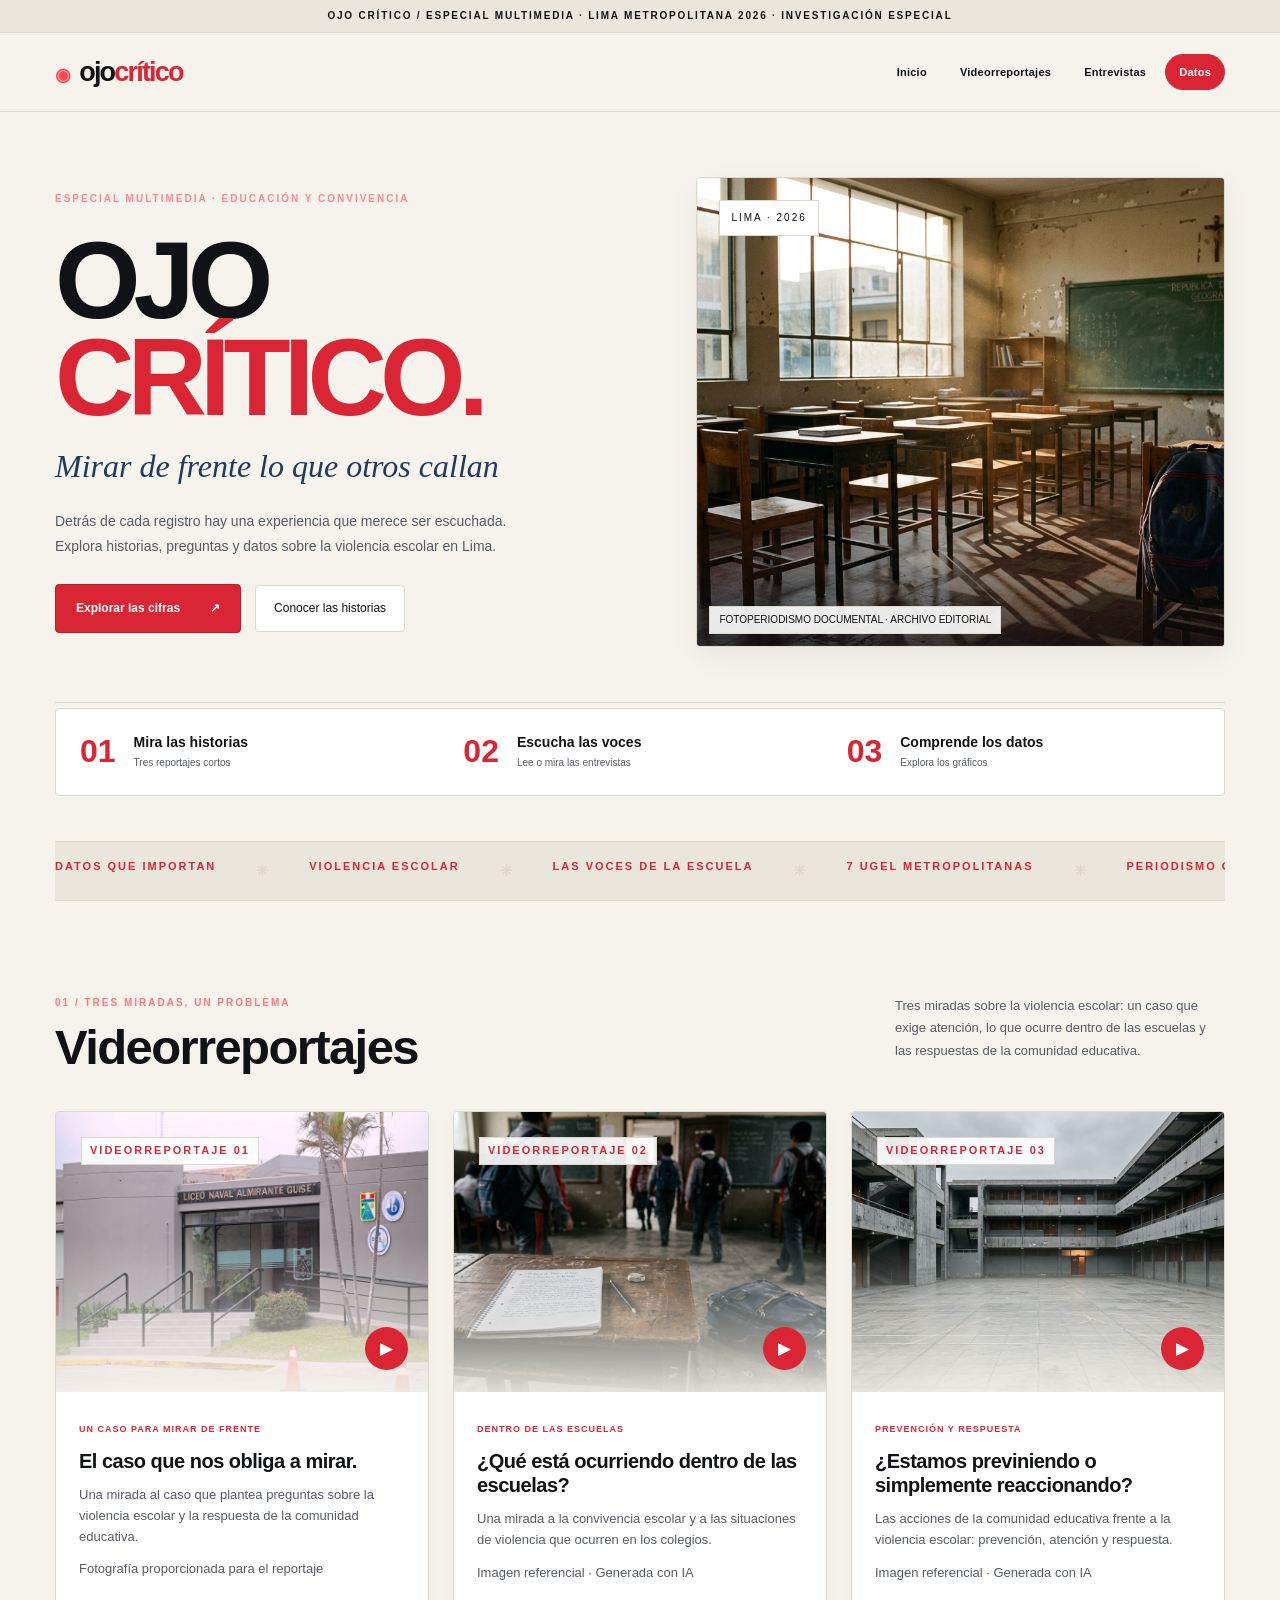
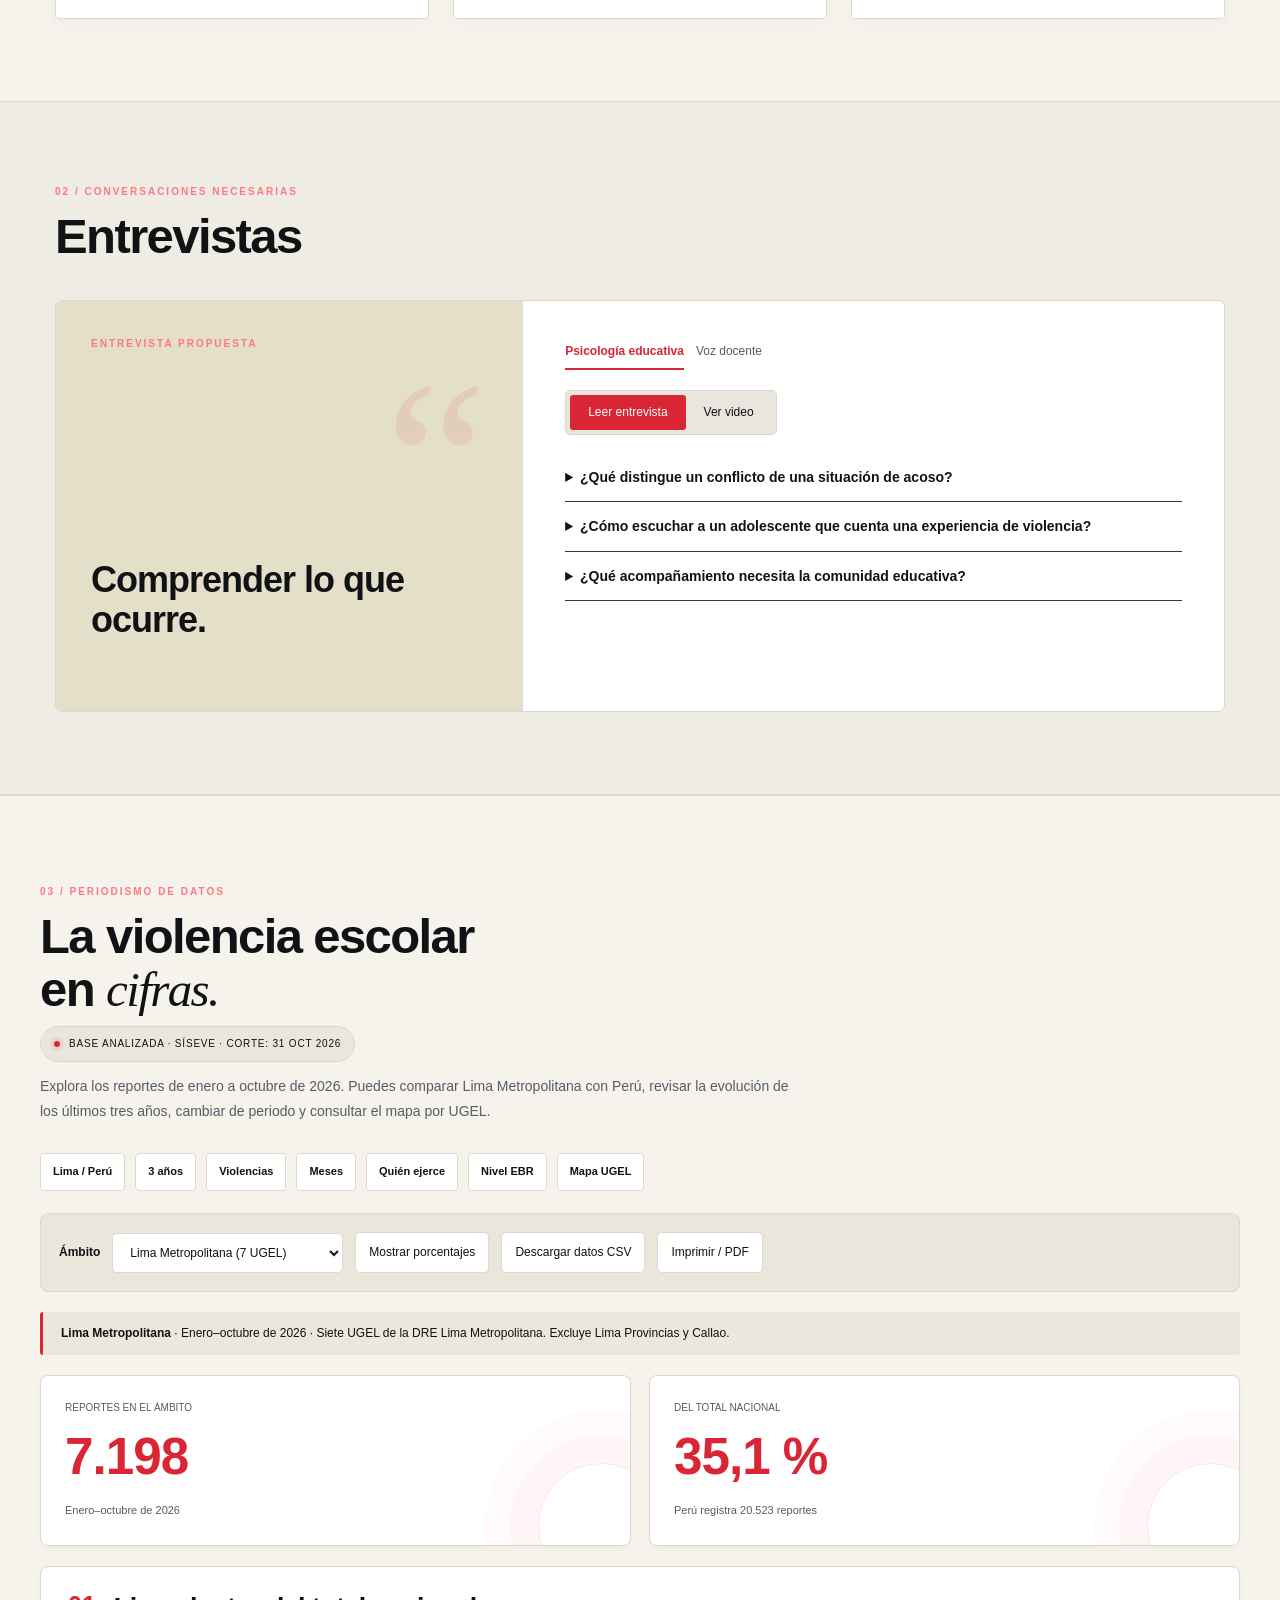
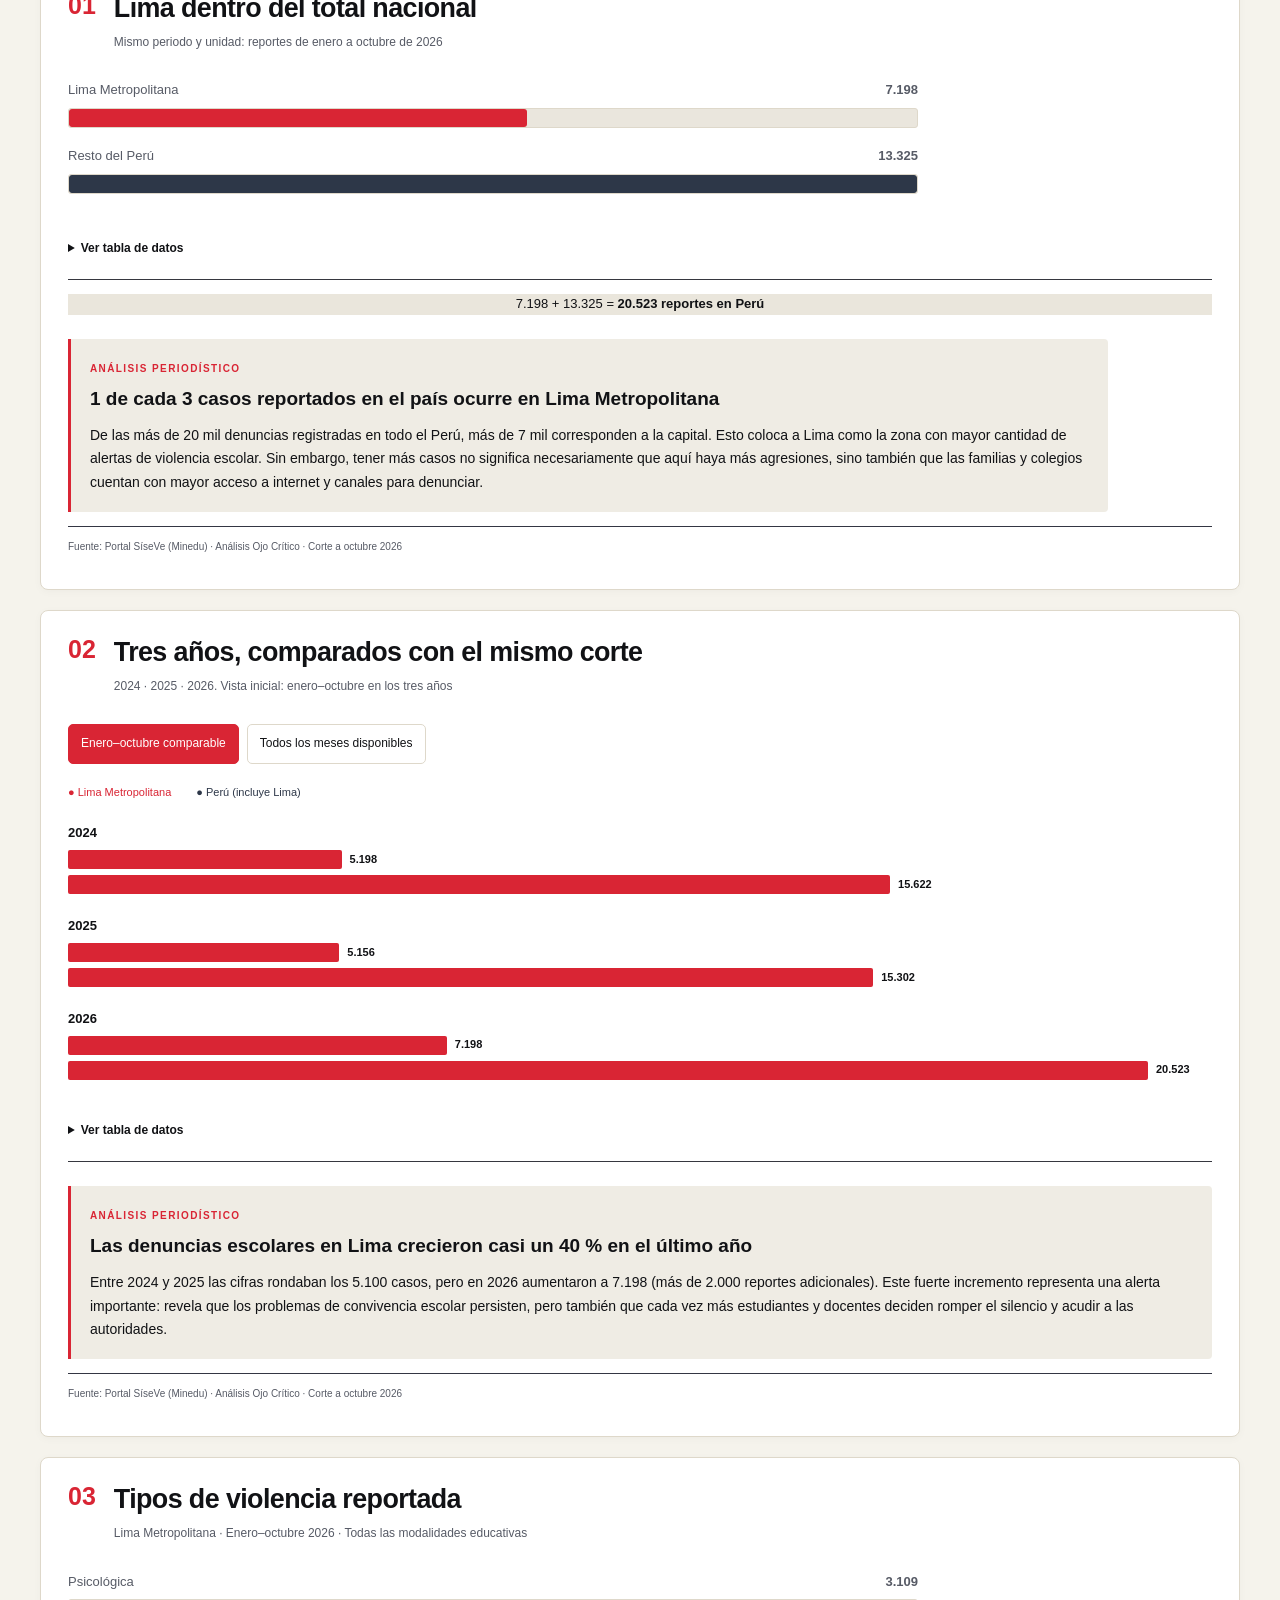
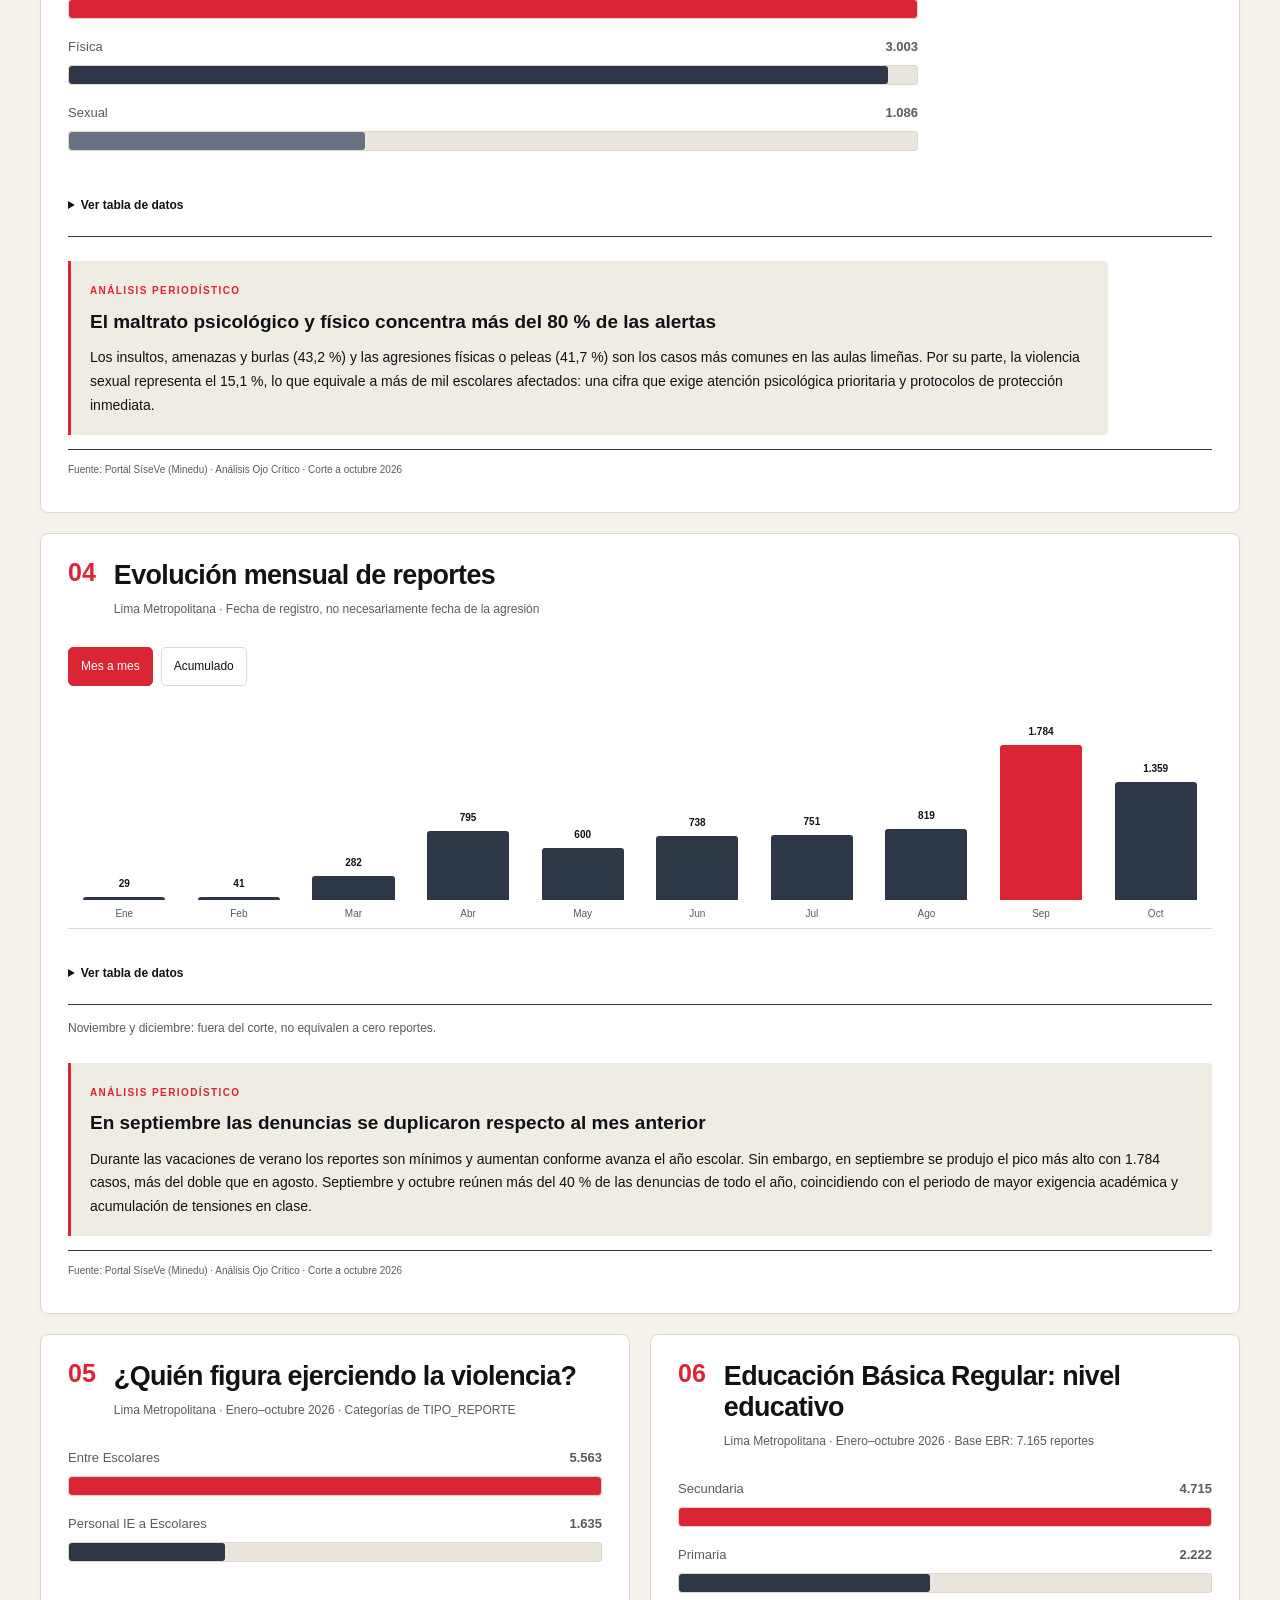
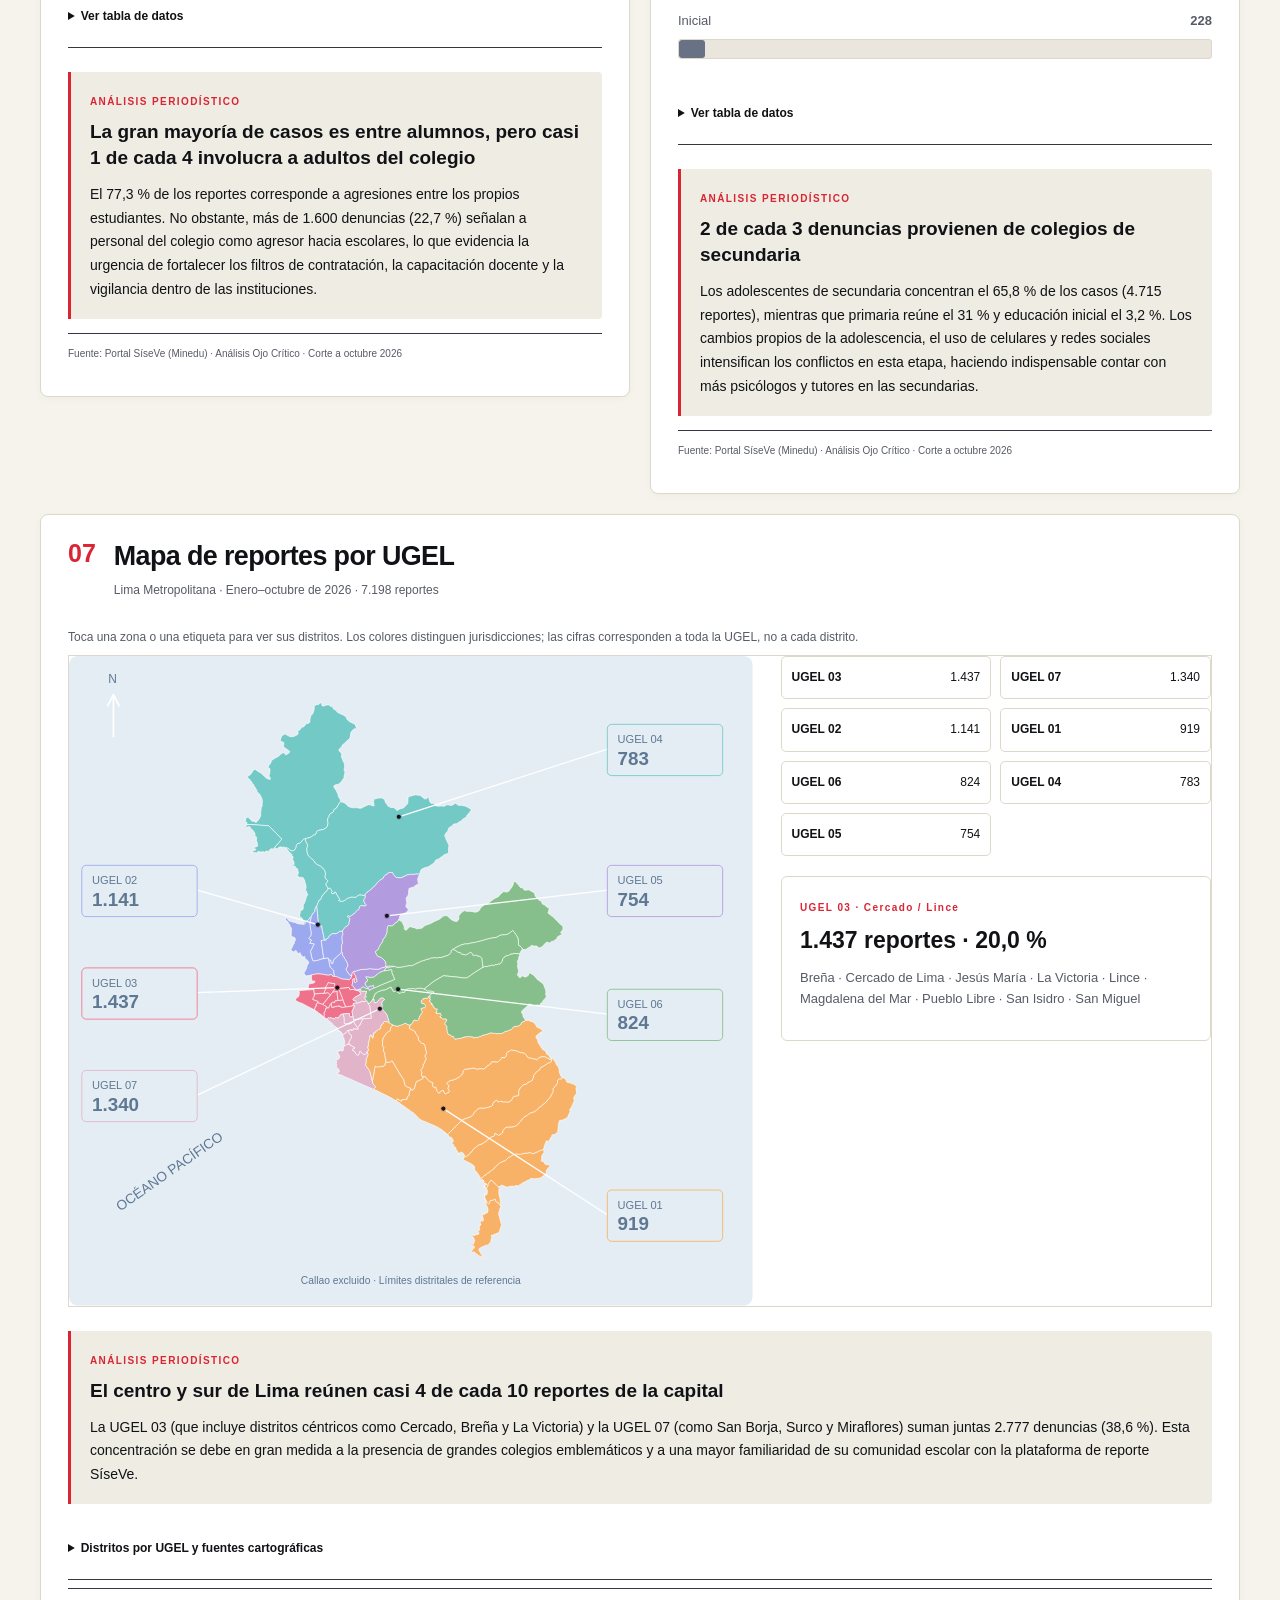
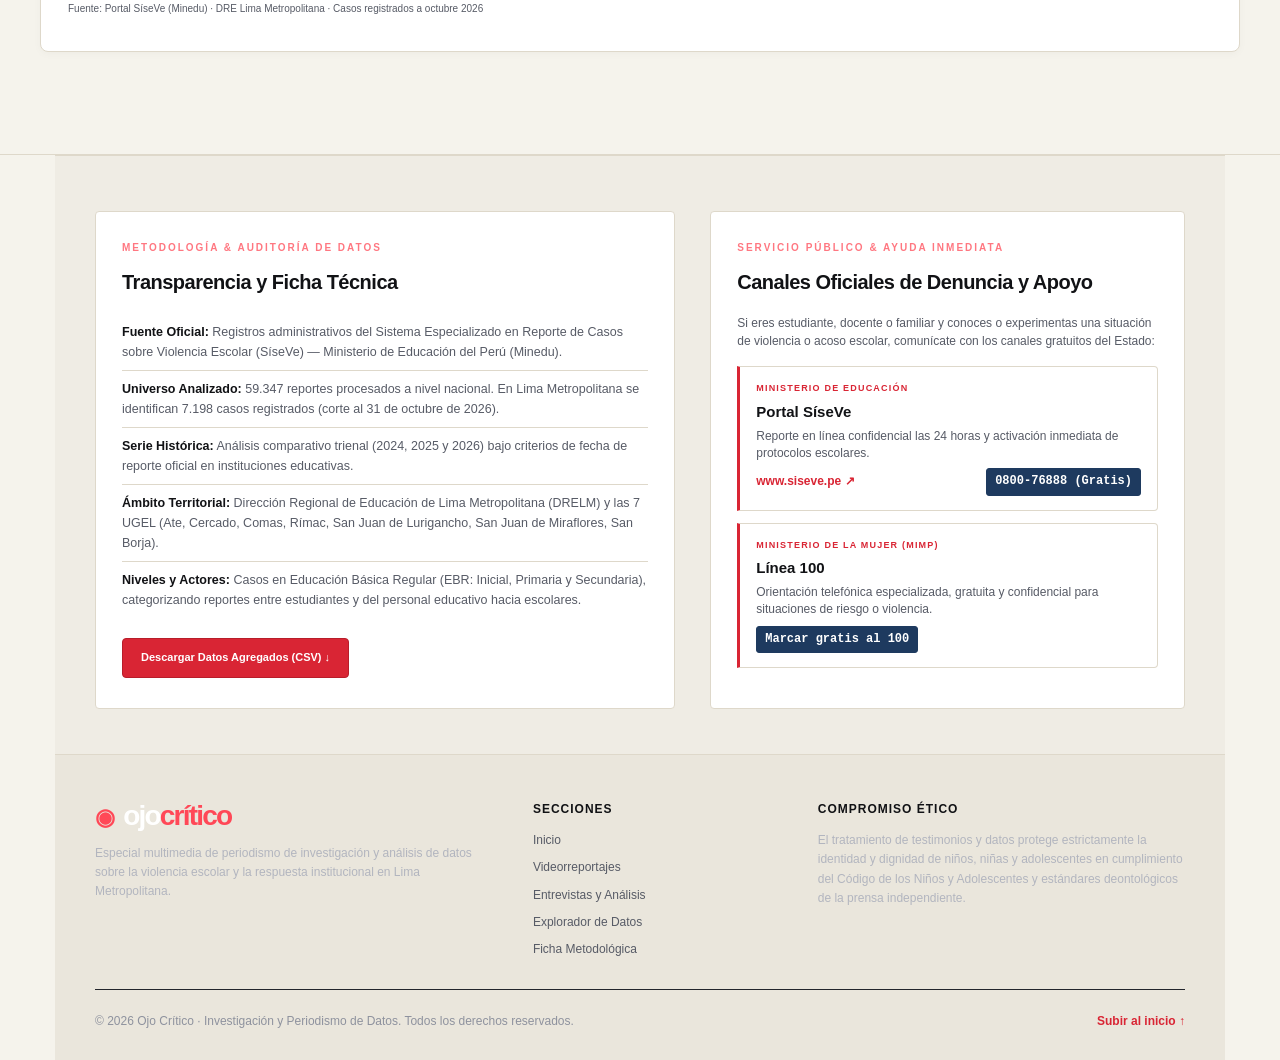
==== commit e17ec14c: "Actualiza títulos e imágenes de los tres videorreportajes" ====
--- a/index.html
+++ b/index.html
@@ -946,10 +946,10 @@
   .footer-row { grid-template-columns: 1fr; gap: 25px; }
   .footer-bottom { flex-direction: column; gap: 12px; text-align: center; }
 }
-</style><meta content="Ojo Crítico: especial multimedia con siete visualizaciones interactivas sobre reportes de violencia escolar en Lima Metropolitana (enero–octubre 2026), videorreportajes y entrevistas." name="description"/></head><body><div class="progress" id="progress"></div><div class="banner">OJO CRÍTICO / ESPECIAL MULTIMEDIA  ·  LIMA METROPOLITANA 2026  ·  INVESTIGACIÓN ESPECIAL</div><header><div class="wrap head"><a class="logo" href="#inicio"><i>◉</i>ojo<span>crítico</span></a><nav aria-label="Secciones del especial" class="site-nav"><a class="current" href="#inicio">Inicio</a><a href="#reportajes">Videorreportajes</a><a href="#entrevistas">Entrevistas</a><a href="#datos">Datos</a></nav></div></header><main id="inicio"><noscript><p style="padding:16px;text-align:center;color:#fff;background:#55202b">Esta vista previa no permite interacción. Abre el archivo en un navegador para usar los botones y las secuencias animadas.</p></noscript><div class="wrap"><section class="hero"><div><div class="eyebrow reveal">ESPECIAL MULTIMEDIA · EDUCACIÓN Y CONVIVENCIA</div><h1>Ojo<br/><span>Crítico</span><span aria-hidden="true" class="brand-period">.</span></h1><p class="slogan">Mirar de frente lo que otros callan</p><p class="hero-desc reveal">Detrás de cada registro hay una experiencia que merece ser escuchada. Explora historias, preguntas y datos sobre la violencia escolar en Lima.</p><div class="hero-actions reveal"><a class="button" href="#datos">Explorar las cifras <span aria-hidden="true">↗</span></a><a class="hero-outline" href="#reportajes">Conocer las historias</a></div></div><div class="art"><img alt="Aula de colegio público en Lima al atardecer. Investigación Ojo Crítico." class="scene-photo" decoding="async" height="675" src="img/hero-investigacion.jpg" width="1200"/><div class="art-label">FOTOPERIODISMO DOCUMENTAL · ARCHIVO EDITORIAL</div><span class="art-stamp">LIMA · 2026</span></div></section><div class="route"><a href="#reportajes"><b>01</b><div><strong>Mira las historias</strong><small>Tres reportajes cortos</small></div></a><a href="#entrevistas"><b>02</b><div><strong>Escucha las voces</strong><small>Lee o mira las entrevistas</small></div></a><a href="#datos"><b>03</b><div><strong>Comprende los datos</strong><small>Explora los gráficos</small></div></a></div><div aria-label="Temas de la investigación" class="scrolling-ticker"><div class="scrolling-ticker-inner"><span>DATOS QUE IMPORTAN</span><b>✳</b><span>VIOLENCIA ESCOLAR</span><b>✳</b><span>LAS VOCES DE LA ESCUELA</span><b>✳</b><span>7 UGEL METROPOLITANAS</span><b>✳</b><span>PERIODISMO QUE PREGUNTA</span><b>✳</b><span>DATOS QUE IMPORTAN</span><b>✳</b><span>VIOLENCIA ESCOLAR</span><b>✳</b><span>LAS VOCES DE LA ESCUELA</span><b>✳</b><span>7 UGEL METROPOLITANAS</span><b>✳</b><span>PERIODISMO QUE PREGUNTA</span><b>✳</b></div></div><section class="section" id="reportajes"><div class="section-top reveal"><div><div class="eyebrow">01 / Tres miradas, un problema</div><h2>Videorreportajes</h2></div><p>Tres investigaciones en profundidad sobre el impacto en las aulas, la violencia digital y las rutas de denuncia institucional en Lima Metropolitana.</p></div><div class="cards">
-<article class="film reveal"><div class="poster photo-classroom"><img alt="Pupitre y cuaderno escolar en aula de Lima. Archivo Ojo Crítico." class="scene-photo" decoding="async" height="675" src="img/reportaje-aula.jpg" width="1200"/><span class="num">VIDEORREPORTAJE 01</span><strong>Dentro<br/>del aula.</strong><button aria-label="Ver capítulo audiovisual del reportaje 1" class="play" data-story="0">▶</button></div><div class="film-body"><span class="tag">El entorno escolar</span><h3>Lo que no se ve en clase</h3><p>Una investigación en profundidad sobre las relaciones y la convivencia entre estudiantes en las aulas de Lima.</p><p class="mini">Archivo Documental · Ojo Crítico</p></div></article>
-<article class="film reveal"><div class="poster orange"><img alt="Acoso escolar en entornos digitales y mensajería. Fotoperiodismo Ojo Crítico." class="scene-photo" decoding="async" height="675" src="img/reportaje-digital.jpg" width="1200"/><span class="num">VIDEORREPORTAJE 02</span><strong>Fuera<br/>de pantalla.</strong><button aria-label="Ver capítulo audiovisual del reportaje 2" class="play" data-story="1">▶</button></div><div class="film-body"><span class="tag">El entorno digital</span><h3>Cuando el chat no se apaga</h3><p>Una investigación sobre la violencia entre pares en los espacios digitales.</p><p class="mini">Archivo Documental · Ojo Crítico</p></div></article>
-<article class="film reveal"><div class="poster green"><img alt="Patio y pasillos institucionales de escuela pública en Lima. Fotografía documental Ojo Crítico." class="scene-photo" decoding="async" height="675" src="img/reportaje-institucional.jpg" width="1200"/><span class="num">VIDEORREPORTAJE 03</span><strong>Romper<br/>el silencio.</strong><button aria-label="Ver capítulo audiovisual del reportaje 3" class="play" data-story="2">▶</button></div><div class="film-body"><span class="tag">La comunidad educativa</span><h3>Una escuela que escucha</h3><p>Una investigación en profundidad sobre las respuestas de estudiantes, familias y docentes.</p><p class="mini">Archivo Documental · Ojo Crítico</p></div></article></div></section></div>
+</style><meta content="Ojo Crítico: especial multimedia con siete visualizaciones interactivas sobre reportes de violencia escolar en Lima Metropolitana (enero–octubre 2026), videorreportajes y entrevistas." name="description"/></head><body><div class="progress" id="progress"></div><div class="banner">OJO CRÍTICO / ESPECIAL MULTIMEDIA  ·  LIMA METROPOLITANA 2026  ·  INVESTIGACIÓN ESPECIAL</div><header><div class="wrap head"><a class="logo" href="#inicio"><i>◉</i>ojo<span>crítico</span></a><nav aria-label="Secciones del especial" class="site-nav"><a class="current" href="#inicio">Inicio</a><a href="#reportajes">Videorreportajes</a><a href="#entrevistas">Entrevistas</a><a href="#datos">Datos</a></nav></div></header><main id="inicio"><noscript><p style="padding:16px;text-align:center;color:#fff;background:#55202b">Esta vista previa no permite interacción. Abre el archivo en un navegador para usar los botones y las secuencias animadas.</p></noscript><div class="wrap"><section class="hero"><div><div class="eyebrow reveal">ESPECIAL MULTIMEDIA · EDUCACIÓN Y CONVIVENCIA</div><h1>Ojo<br/><span>Crítico</span><span aria-hidden="true" class="brand-period">.</span></h1><p class="slogan">Mirar de frente lo que otros callan</p><p class="hero-desc reveal">Detrás de cada registro hay una experiencia que merece ser escuchada. Explora historias, preguntas y datos sobre la violencia escolar en Lima.</p><div class="hero-actions reveal"><a class="button" href="#datos">Explorar las cifras <span aria-hidden="true">↗</span></a><a class="hero-outline" href="#reportajes">Conocer las historias</a></div></div><div class="art"><img alt="Aula de colegio público en Lima al atardecer. Investigación Ojo Crítico." class="scene-photo" decoding="async" height="675" src="img/hero-investigacion.jpg" width="1200"/><div class="art-label">FOTOPERIODISMO DOCUMENTAL · ARCHIVO EDITORIAL</div><span class="art-stamp">LIMA · 2026</span></div></section><div class="route"><a href="#reportajes"><b>01</b><div><strong>Mira las historias</strong><small>Tres reportajes cortos</small></div></a><a href="#entrevistas"><b>02</b><div><strong>Escucha las voces</strong><small>Lee o mira las entrevistas</small></div></a><a href="#datos"><b>03</b><div><strong>Comprende los datos</strong><small>Explora los gráficos</small></div></a></div><div aria-label="Temas de la investigación" class="scrolling-ticker"><div class="scrolling-ticker-inner"><span>DATOS QUE IMPORTAN</span><b>✳</b><span>VIOLENCIA ESCOLAR</span><b>✳</b><span>LAS VOCES DE LA ESCUELA</span><b>✳</b><span>7 UGEL METROPOLITANAS</span><b>✳</b><span>PERIODISMO QUE PREGUNTA</span><b>✳</b><span>DATOS QUE IMPORTAN</span><b>✳</b><span>VIOLENCIA ESCOLAR</span><b>✳</b><span>LAS VOCES DE LA ESCUELA</span><b>✳</b><span>7 UGEL METROPOLITANAS</span><b>✳</b><span>PERIODISMO QUE PREGUNTA</span><b>✳</b></div></div><section class="section" id="reportajes"><div class="section-top reveal"><div><div class="eyebrow">01 / Tres miradas, un problema</div><h2>Videorreportajes</h2></div><p>Tres miradas sobre la violencia escolar: un caso que exige atención, lo que ocurre dentro de las escuelas y las respuestas de la comunidad educativa.</p></div><div class="cards">
+<article class="film reveal"><div class="poster"><img alt="Fachada del Liceo Naval Almirante Guise." class="scene-photo" decoding="async" loading="lazy" height="1200" src="img/reportaje-caso-guise.jpg" width="1800"/><span class="num">VIDEORREPORTAJE 01</span><button aria-label="Ver introducción: El caso que nos obliga a mirar." class="play" data-story="0">▶</button></div><div class="film-body"><span class="tag">Un caso para mirar de frente</span><h3>El caso que nos obliga a mirar.</h3><p>Una mirada al caso que plantea preguntas sobre la violencia escolar y la respuesta de la comunidad educativa.</p><p class="mini">Fotografía proporcionada para el reportaje</p></div></article>
+<article class="film reveal"><div class="poster"><img alt="Imagen referencial de un aula y estudiantes, generada con IA." class="scene-photo" decoding="async" loading="lazy" height="768" src="img/reportaje-aula.jpg" width="1376"/><span class="num">VIDEORREPORTAJE 02</span><button aria-label="Ver introducción: ¿Qué está ocurriendo dentro de las escuelas?" class="play" data-story="1">▶</button></div><div class="film-body"><span class="tag">Dentro de las escuelas</span><h3>¿Qué está ocurriendo dentro de las escuelas?</h3><p>Una mirada a la convivencia escolar y a las situaciones de violencia que ocurren en los colegios.</p><p class="mini">Imagen referencial · Generada con IA</p></div></article>
+<article class="film reveal"><div class="poster"><img alt="Imagen referencial de un patio escolar, generada con IA." class="scene-photo" decoding="async" loading="lazy" height="768" src="img/reportaje-institucional.jpg" width="1376"/><span class="num">VIDEORREPORTAJE 03</span><button aria-label="Ver introducción: ¿Estamos previniendo o simplemente reaccionando?" class="play" data-story="2">▶</button></div><div class="film-body"><span class="tag">Prevención y respuesta</span><h3>¿Estamos previniendo o simplemente reaccionando?</h3><p>Las acciones de la comunidad educativa frente a la violencia escolar: prevención, atención y respuesta.</p><p class="mini">Imagen referencial · Generada con IA</p></div></article></div></section></div>
 <section class="interview-section section" id="entrevistas"><div class="wrap"><div class="section-top reveal"><div><div class="eyebrow">02 / Conversaciones necesarias</div><h2>Entrevistas</h2></div></div><div class="interview reveal"><div class="interview-art"><div class="eyebrow">Entrevista propuesta</div><div aria-hidden="true" class="quote">“</div><h3 id="interview-title">Comprender lo que ocurre.</h3></div><div class="interview-main"><div aria-label="Perfil de entrevista" class="person-tabs"><button aria-pressed="true" data-person="0">Psicología educativa</button><button aria-pressed="false" data-person="1">Voz docente</button></div><div aria-label="Formato de entrevista" class="format"><button aria-pressed="true" data-format="text">Leer entrevista</button><button aria-pressed="false" data-format="video">Ver video</button></div><div id="interview-content"></div></div></div></div></section>
 <section class="data" id="datos"><div class="wrap"><div class="section-top reveal"><div><div class="eyebrow">03 / PERIODISMO DE DATOS</div><h2>La violencia escolar<br/>en <em>cifras.</em></h2></div></div><span class="source-chip">BASE ANALIZADA · SÍSEVE · CORTE: 31 OCT 2026</span><p class="data-intro reveal">Explora los reportes de enero a octubre de 2026. Puedes comparar Lima Metropolitana con Perú, revisar la evolución de los últimos tres años, cambiar de periodo y consultar el mapa por UGEL.</p><nav aria-label="Ir a un gráfico" class="data-index"><a href="#g1">Lima / Perú</a><a href="#g2">3 años</a><a href="#g3">Violencias</a><a href="#g4">Meses</a><a href="#g5">Quién ejerce</a><a href="#g6">Nivel EBR</a><a href="#g7">Mapa UGEL</a></nav><div id="dataExplorer"><div class="toolbar"><label for="scope">Ámbito</label><select id="scope"><option value="metropolitana">Lima Metropolitana (7 UGEL)</option><option value="departamento">Departamento de Lima (16 UGEL)</option></select><button aria-pressed="false" id="units">Mostrar porcentajes</button><button id="csv">Descargar datos CSV</button><button id="print">Imprimir / PDF</button></div><div id="content"><div class="scope-note"><strong>Lima Metropolitana</strong> · Enero–octubre de 2026 · Siete UGEL de la DRE Lima Metropolitana. Excluye Lima Provincias y Callao.</div><div class="kpis"><div><small>REPORTES EN EL ÁMBITO</small><strong>7.198</strong><span>Enero–octubre de 2026</span></div><div><small>DEL TOTAL NACIONAL</small><strong>35,1 %</strong><span>Perú registra 20.523 reportes</span></div></div><section class="card" id="g1"><div class="sectionhead"><span class="index">01</span><div><h2>Lima dentro del total nacional</h2><p class="sub">Mismo periodo y unidad: reportes de enero a octubre de 2026</p></div></div><div class="bars"><div aria-label="Lima Metropolitana: 7.198 reportes; 35,1 %" class="baritem" tabindex="0"><div class="barhead"><span>Lima Metropolitana</span><strong class="val" data-count="7.198" data-percent="35,1 %">7.198</strong></div><div class="track"><span style="width:54.01876%;background:#ff6578"></span></div><div class="tip">7.198 reportes · 35,1 % de 20.523</div></div><div aria-label="Resto del Perú: 13.325 reportes; 64,9 %" class="baritem" tabindex="0"><div class="barhead"><span>Resto del Perú</span><strong class="val" data-count="13.325" data-percent="64,9 %">13.325</strong></div><div class="track"><span style="width:100.00000%;background:#cf94a4"></span></div><div class="tip">13.325 reportes · 64,9 % de 20.523</div></div></div><details class="table"><summary>Ver tabla de datos</summary><div class="scroll"><table><thead><tr><th>Categoría</th><th>Reportes</th><th>Porcentaje</th></tr></thead><tbody><tr><td>Lima Metropolitana</td><td>7.198</td><td>35,1 %</td></tr><tr><td>Resto del Perú</td><td>13.325</td><td>64,9 %</td></tr></tbody></table></div></details><div class="equation">7.198 + 13.325 = <strong>20.523 reportes en Perú</strong></div><div class="analysis"><span class="label">ANÁLISIS PERIODÍSTICO</span><h3>1 de cada 3 casos reportados en el país ocurre en Lima Metropolitana</h3><p>De las más de 20 mil denuncias registradas en todo el Perú, más de 7 mil corresponden a la capital. Esto coloca a Lima como la zona con mayor cantidad de alertas de violencia escolar. Sin embargo, tener más casos no significa necesariamente que aquí haya más agresiones, sino también que las familias y colegios cuentan con mayor acceso a internet y canales para denunciar.</p></div><p class="source">Fuente: Portal SíseVe (Minedu) · Análisis Ojo Crítico · Corte a octubre 2026</p></section><section class="card" id="g2"><div class="sectionhead"><span class="index">02</span><div><h2>Tres años, comparados con el mismo corte</h2><p class="sub">2024 · 2025 · 2026. Vista inicial: enero–octubre en los tres años</p></div></div><div class="tabs"><button class="active" data-period="same">Enero–octubre comparable</button><button data-period="full">Todos los meses disponibles</button></div><div class="period-same"><div class="year-chart"><div class="legend"><span>● Lima Metropolitana</span><span>● Perú (incluye Lima)</span></div><div class="year"><strong>2024</strong><div class="pair"><div style="width:25.3277%;background:#ff6578"></div><b>5.198</b></div><div class="pair"><div style="width:76.1195%;background:#93aace"></div><b>15.622</b></div></div><div class="year"><strong>2025</strong><div class="pair"><div style="width:25.1230%;background:#ff6578"></div><b>5.156</b></div><div class="pair"><div style="width:74.5602%;background:#93aace"></div><b>15.302</b></div></div><div class="year"><strong>2026</strong><div class="pair"><div style="width:35.0728%;background:#ff6578"></div><b>7.198</b></div><div class="pair"><div style="width:100.0000%;background:#93aace"></div><b>20.523</b></div></div></div><details class="table"><summary>Ver tabla de datos</summary><div class="scroll"><table><thead><tr><th>Año</th><th>Lima Metropolitana</th><th>Perú</th></tr></thead><tbody><tr><td>2024</td><td>5.198</td><td>15.622</td></tr><tr><td>2025</td><td>5.156</td><td>15.302</td></tr><tr><td>2026</td><td>7.198</td><td>20.523</td></tr></tbody></table></div></details></div><div class="period-full" hidden=""><p class="warning">2024 y 2025: enero–diciembre. 2026: enero–octubre. No representan periodos de igual duración.</p><div class="year-chart"><div class="legend"><span>● Lima Metropolitana</span><span>● Perú (incluye Lima)</span></div><div class="year"><strong>2024</strong><div class="pair"><div style="width:31.3404%;background:#ff6578"></div><b>6.432</b></div><div class="pair"><div style="width:94.0262%;background:#93aace"></div><b>19.297</b></div></div><div class="year"><strong>2025</strong><div class="pair"><div style="width:31.7790%;background:#ff6578"></div><b>6.522</b></div><div class="pair"><div style="width:95.1469%;background:#93aace"></div><b>19.527</b></div></div><div class="year"><strong>2026</strong><div class="pair"><div style="width:35.0728%;background:#ff6578"></div><b>7.198</b></div><div class="pair"><div style="width:100.0000%;background:#93aace"></div><b>20.523</b></div></div></div><details class="table"><summary>Ver tabla de datos</summary><div class="scroll"><table><thead><tr><th>Año</th><th>Lima Metropolitana</th><th>Perú</th></tr></thead><tbody><tr><td>2024</td><td>6.432</td><td>19.297</td></tr><tr><td>2025</td><td>6.522</td><td>19.527</td></tr><tr><td>2026</td><td>7.198</td><td>20.523</td></tr></tbody></table></div></details></div><div class="analysis"><span class="label">ANÁLISIS PERIODÍSTICO</span><h3>Las denuncias escolares en Lima crecieron casi un 40 % en el último año</h3><p>Entre 2024 y 2025 las cifras rondaban los 5.100 casos, pero en 2026 aumentaron a 7.198 (más de 2.000 reportes adicionales). Este fuerte incremento representa una alerta importante: revela que los problemas de convivencia escolar persisten, pero también que cada vez más estudiantes y docentes deciden romper el silencio y acudir a las autoridades.</p></div><p class="source">Fuente: Portal SíseVe (Minedu) · Análisis Ojo Crítico · Corte a octubre 2026</p></section><section class="card" id="g3"><div class="sectionhead"><span class="index">03</span><div><h2>Tipos de violencia reportada</h2><p class="sub">Lima Metropolitana · Enero–octubre 2026 · Todas las modalidades educativas</p></div></div><div class="bars"><div aria-label="Psicológica: 3.109 reportes; 43,2 %" class="baritem" tabindex="0"><div class="barhead"><span>Psicológica</span><strong class="val" data-count="3.109" data-percent="43,2 %">3.109</strong></div><div class="track"><span style="width:100.00000%;background:#ff6578"></span></div><div class="tip">3.109 reportes · 43,2 % de 7.198</div></div><div aria-label="Física: 3.003 reportes; 41,7 %" class="baritem" tabindex="0"><div class="barhead"><span>Física</span><strong class="val" data-count="3.003" data-percent="41,7 %">3.003</strong></div><div class="track"><span style="width:96.59054%;background:#cf94a4"></span></div><div class="tip">3.003 reportes · 41,7 % de 7.198</div></div><div aria-label="Sexual: 1.086 reportes; 15,1 %" class="baritem" tabindex="0"><div class="barhead"><span>Sexual</span><strong class="val" data-count="1.086" data-percent="15,1 %">1.086</strong></div><div class="track"><span style="width:34.93085%;background:#a5b5d7"></span></div><div class="tip">1.086 reportes · 15,1 % de 7.198</div></div></div><details class="table"><summary>Ver tabla de datos</summary><div class="scroll"><table><thead><tr><th>Categoría</th><th>Reportes</th><th>Porcentaje</th></tr></thead><tbody><tr><td>Psicológica</td><td>3.109</td><td>43,2 %</td></tr><tr><td>Física</td><td>3.003</td><td>41,7 %</td></tr><tr><td>Sexual</td><td>1.086</td><td>15,1 %</td></tr></tbody></table></div></details><div class="analysis"><span class="label">ANÁLISIS PERIODÍSTICO</span><h3>El maltrato psicológico y físico concentra más del 80 % de las alertas</h3><p>Los insultos, amenazas y burlas (43,2 %) y las agresiones físicas o peleas (41,7 %) son los casos más comunes en las aulas limeñas. Por su parte, la violencia sexual representa el 15,1 %, lo que equivale a más de mil escolares afectados: una cifra que exige atención psicológica prioritaria y protocolos de protección inmediata.</p></div><p class="source">Fuente: Portal SíseVe (Minedu) · Análisis Ojo Crítico · Corte a octubre 2026</p></section><section class="card" id="g4"><div class="sectionhead"><span class="index">04</span><div><h2>Evolución mensual de reportes</h2><p class="sub">Lima Metropolitana · Fecha de registro, no necesariamente fecha de la agresión</p></div></div><div class="tabs"><button class="active" data-month="single">Mes a mes</button><button data-month="acc">Acumulado</button></div><div class="month-single"><div aria-label="Reportes mensuales de enero a octubre" class="monthly" role="img"><div class="columns"><div class="col" tabindex="0" title="Enero: 29 reportes"><b>29</b><span style="height:2.520px"></span><small>Ene</small></div><div class="col" tabindex="0" title="Febrero: 41 reportes"><b>41</b><span style="height:3.562px"></span><small>Feb</small></div><div class="col" tabindex="0" title="Marzo: 282 reportes"><b>282</b><span style="height:24.501px"></span><small>Mar</small></div><div class="col" tabindex="0" title="Abril: 795 reportes"><b>795</b><span style="height:69.072px"></span><small>Abr</small></div><div class="col" tabindex="0" title="Mayo: 600 reportes"><b>600</b><span style="height:52.130px"></span><small>May</small></div><div class="col" tabindex="0" title="Junio: 738 reportes"><b>738</b><span style="height:64.120px"></span><small>Jun</small></div><div class="col" tabindex="0" title="Julio: 751 reportes"><b>751</b><span style="height:65.249px"></span><small>Jul</small></div><div class="col" tabindex="0" title="Agosto: 819 reportes"><b>819</b><span style="height:71.158px"></span><small>Ago</small></div><div class="col" tabindex="0" title="Septiembre: 1.784 reportes"><b>1.784</b><span style="height:155.000px"></span><small>Sep</small></div><div class="col" tabindex="0" title="Octubre: 1.359 reportes"><b>1.359</b><span style="height:118.075px"></span><small>Oct</small></div></div></div><details class="table"><summary>Ver tabla de datos</summary><div class="scroll"><table><thead><tr><th>Mes</th><th>Reportes</th></tr></thead><tbody><tr><td>Enero</td><td>29</td></tr><tr><td>Febrero</td><td>41</td></tr><tr><td>Marzo</td><td>282</td></tr><tr><td>Abril</td><td>795</td></tr><tr><td>Mayo</td><td>600</td></tr><tr><td>Junio</td><td>738</td></tr><tr><td>Julio</td><td>751</td></tr><tr><td>Agosto</td><td>819</td></tr><tr><td>Septiembre</td><td>1.784</td></tr><tr><td>Octubre</td><td>1.359</td></tr></tbody></table></div></details></div><div class="month-acc" hidden=""><div aria-label="Acumulado de enero a octubre" class="monthly" role="img"><div class="columns"><div class="col" tabindex="0" title="Enero: 29 reportes"><b>29</b><span style="height:0.624px"></span><small>Ene</small></div><div class="col" tabindex="0" title="Febrero: 70 reportes"><b>70</b><span style="height:1.507px"></span><small>Feb</small></div><div class="col" tabindex="0" title="Marzo: 352 reportes"><b>352</b><span style="height:7.580px"></span><small>Mar</small></div><div class="col" tabindex="0" title="Abril: 1.147 reportes"><b>1.147</b><span style="height:24.699px"></span><small>Abr</small></div><div class="col" tabindex="0" title="Mayo: 1.747 reportes"><b>1.747</b><span style="height:37.619px"></span><small>May</small></div><div class="col" tabindex="0" title="Junio: 2.485 reportes"><b>2.485</b><span style="height:53.511px"></span><small>Jun</small></div><div class="col" tabindex="0" title="Julio: 3.236 reportes"><b>3.236</b><span style="height:69.683px"></span><small>Jul</small></div><div class="col" tabindex="0" title="Agosto: 4.055 reportes"><b>4.055</b><span style="height:87.319px"></span><small>Ago</small></div><div class="col" tabindex="0" title="Septiembre: 5.839 reportes"><b>5.839</b><span style="height:125.736px"></span><small>Sep</small></div><div class="col" tabindex="0" title="Octubre: 7.198 reportes"><b>7.198</b><span style="height:155.000px"></span><small>Oct</small></div></div></div><details class="table"><summary>Ver tabla de datos</summary><div class="scroll"><table><thead><tr><th>Mes</th><th>Acumulado</th></tr></thead><tbody><tr><td>Enero</td><td>29</td></tr><tr><td>Febrero</td><td>70</td></tr><tr><td>Marzo</td><td>352</td></tr><tr><td>Abril</td><td>1.147</td></tr><tr><td>Mayo</td><td>1.747</td></tr><tr><td>Junio</td><td>2.485</td></tr><tr><td>Julio</td><td>3.236</td></tr><tr><td>Agosto</td><td>4.055</td></tr><tr><td>Septiembre</td><td>5.839</td></tr><tr><td>Octubre</td><td>7.198</td></tr></tbody></table></div></details></div><p class="sub">Noviembre y diciembre: fuera del corte, no equivalen a cero reportes.</p><div class="analysis"><span class="label">ANÁLISIS PERIODÍSTICO</span><h3>En septiembre las denuncias se duplicaron respecto al mes anterior</h3><p>Durante las vacaciones de verano los reportes son mínimos y aumentan conforme avanza el año escolar. Sin embargo, en septiembre se produjo el pico más alto con 1.784 casos, más del doble que en agosto. Septiembre y octubre reúnen más del 40 % de las denuncias de todo el año, coincidiendo con el periodo de mayor exigencia académica y acumulación de tensiones en clase.</p></div><p class="source">Fuente: Portal SíseVe (Minedu) · Análisis Ojo Crítico · Corte a octubre 2026</p></section><section class="card" id="g5"><div class="sectionhead"><span class="index">05</span><div><h2>¿Quién figura ejerciendo la violencia?</h2><p class="sub">Lima Metropolitana · Enero–octubre 2026 · Categorías de TIPO_REPORTE</p></div></div><div class="bars"><div aria-label="Entre Escolares: 5.563 reportes; 77,3 %" class="baritem" tabindex="0"><div class="barhead"><span>Entre Escolares</span><strong class="val" data-count="5.563" data-percent="77,3 %">5.563</strong></div><div class="track"><span style="width:100.00000%;background:#ff6578"></span></div><div class="tip">5.563 reportes · 77,3 % de 7.198</div></div><div aria-label="Personal IE a Escolares: 1.635 reportes; 22,7 %" class="baritem" tabindex="0"><div class="barhead"><span>Personal IE a Escolares</span><strong class="val" data-count="1.635" data-percent="22,7 %">1.635</strong></div><div class="track"><span style="width:29.39062%;background:#cf94a4"></span></div><div class="tip">1.635 reportes · 22,7 % de 7.198</div></div></div><details class="table"><summary>Ver tabla de datos</summary><div class="scroll"><table><thead><tr><th>Categoría</th><th>Reportes</th><th>Porcentaje</th></tr></thead><tbody><tr><td>Entre Escolares</td><td>5.563</td><td>77,3 %</td></tr><tr><td>Personal IE a Escolares</td><td>1.635</td><td>22,7 %</td></tr></tbody></table></div></details><div class="analysis"><span class="label">ANÁLISIS PERIODÍSTICO</span><h3>La gran mayoría de casos es entre alumnos, pero casi 1 de cada 4 involucra a adultos del colegio</h3><p>El 77,3 % de los reportes corresponde a agresiones entre los propios estudiantes. No obstante, más de 1.600 denuncias (22,7 %) señalan a personal del colegio como agresor hacia escolares, lo que evidencia la urgencia de fortalecer los filtros de contratación, la capacitación docente y la vigilancia dentro de las instituciones.</p></div><p class="source">Fuente: Portal SíseVe (Minedu) · Análisis Ojo Crítico · Corte a octubre 2026</p></section><section class="card" id="g6"><div class="sectionhead"><span class="index">06</span><div><h2>Educación Básica Regular: nivel educativo</h2><p class="sub">Lima Metropolitana · Enero–octubre 2026 · Base EBR: 7.165 reportes</p></div></div><div class="bars"><div aria-label="Secundaria: 4.715 reportes; 65,8 %" class="baritem" tabindex="0"><div class="barhead"><span>Secundaria</span><strong class="val" data-count="4.715" data-percent="65,8 %">4.715</strong></div><div class="track"><span style="width:100.00000%;background:#ff6578"></span></div><div class="tip">4.715 reportes · 65,8 % de 7.165</div></div><div aria-label="Primaria: 2.222 reportes; 31,0 %" class="baritem" tabindex="0"><div class="barhead"><span>Primaria</span><strong class="val" data-count="2.222" data-percent="31,0 %">2.222</strong></div><div class="track"><span style="width:47.12619%;background:#cf94a4"></span></div><div class="tip">2.222 reportes · 31,0 % de 7.165</div></div><div aria-label="Inicial: 228 reportes; 3,2 %" class="baritem" tabindex="0"><div class="barhead"><span>Inicial</span><strong class="val" data-count="228" data-percent="3,2 %">228</strong></div><div class="track"><span style="width:4.83563%;background:#a5b5d7"></span></div><div class="tip">228 reportes · 3,2 % de 7.165</div></div></div><details class="table"><summary>Ver tabla de datos</summary><div class="scroll"><table><thead><tr><th>Categoría</th><th>Reportes</th><th>Porcentaje</th></tr></thead><tbody><tr><td>Secundaria</td><td>4.715</td><td>65,8 %</td></tr><tr><td>Primaria</td><td>2.222</td><td>31,0 %</td></tr><tr><td>Inicial</td><td>228</td><td>3,2 %</td></tr></tbody></table></div></details><div class="analysis"><span class="label">ANÁLISIS PERIODÍSTICO</span><h3>2 de cada 3 denuncias provienen de colegios de secundaria</h3><p>Los adolescentes de secundaria concentran el 65,8 % de los casos (4.715 reportes), mientras que primaria reúne el 31 % y educación inicial el 3,2 %. Los cambios propios de la adolescencia, el uso de celulares y redes sociales intensifican los conflictos en esta etapa, haciendo indispensable contar con más psicólogos y tutores en las secundarias.</p></div><p class="source">Fuente: Portal SíseVe (Minedu) · Análisis Ojo Crítico · Corte a octubre 2026</p></section><section class="card" id="g7"><div class="sectionhead"><span class="index">07</span><div><h2>Mapa de reportes por UGEL</h2><p class="sub">Lima Metropolitana · Enero–octubre de 2026 · 7.198 reportes</p></div></div><p class="sub">Toca una zona o una etiqueta para ver sus distritos. Los colores distinguen jurisdicciones; las cifras corresponden a toda la UGEL, no a cada distrito.</p><div class="map-layout"><div><svg aria-label="Mapa de los 43 distritos de Lima Metropolitana agrupados en siete UGEL" class="ugelmap" viewbox="0 0 800 760"><rect fill="#121f2d" height="760" rx="10" width="800"></rect><text fill="#8eabc1" font-size="16" transform="rotate(-35 60 650)" x="60" y="650">OCÉANO PACÍFICO</text><path d="M52 95V45L45 59M52 45L59 59" fill="none" stroke="#c5cfdf" stroke-width="2"></path><text fill="#c5cfdf" font-size="14" x="46" y="32">N</text><g aria-label="UGEL 01: 919 reportes" class="ugel-zone" data-ugel="1" role="button" tabindex="0"><path d="M422.7,398.8L423.1,399.1L422.4,400.1L422.1,400.9L422.6,401.1L422.8,402.0L423.2,402.1L422.6,403.2L422.0,403.5L422.7,405.1L424.0,405.8L424.7,406.6L424.8,406.9L423.9,406.8L423.8,407.5L424.2,407.6L424.1,407.9L425.7,408.1L425.6,409.1L425.8,409.1L426.9,410.7L427.3,410.8L427.3,412.1L428.6,412.8L430.0,412.9L430.4,413.2L431.0,413.0L430.9,413.9L430.6,414.9L430.5,416.0L429.7,417.1L429.8,417.7L430.4,417.3L430.8,417.8L430.0,418.1L430.2,418.5L430.4,418.6L432.0,418.5L433.1,417.9L435.0,418.3L435.0,419.4L435.9,420.6L434.5,422.0L434.3,421.9L434.0,422.3L434.2,422.6L435.6,422.8L436.3,424.0L436.9,424.4L438.4,424.7L440.1,424.6L441.9,425.2L442.1,427.0L441.4,427.6L441.2,428.3L440.0,429.9L439.8,430.7L439.9,431.0L440.8,431.6L442.3,433.5L442.3,436.7L442.9,438.2L442.5,439.7L443.7,441.9L443.8,442.9L444.6,443.3L445.3,443.3L446.3,443.4L447.0,444.5L448.4,445.3L449.7,445.1L450.1,445.6L450.7,446.9L451.4,447.6L451.7,448.2L452.1,448.2L452.1,448.5L454.4,447.8L457.9,447.5L463.5,445.7L465.8,445.5L466.8,445.2L469.7,445.7L471.2,445.5L472.0,445.6L473.0,446.0L473.5,447.0L475.3,446.3L477.0,446.3L478.0,446.0L478.6,446.2L479.2,446.1L479.9,445.5L480.6,445.1L481.3,445.2L484.5,443.8L486.7,443.2L488.6,442.9L490.3,442.2L491.7,441.8L493.8,440.9L494.9,440.9L495.8,441.5L496.9,441.7L497.9,441.3L498.8,441.7L500.0,441.9L503.8,441.9L505.7,441.6L506.8,441.6L507.4,441.4L509.8,439.8L512.0,439.0L513.3,438.8L514.2,438.3L515.4,437.9L516.2,437.3L517.0,437.0L517.7,437.0L518.8,436.0L520.3,433.9L522.1,433.5L524.0,433.4L524.7,433.1L526.3,432.8L526.8,432.3L529.0,431.0L529.0,429.8L529.3,429.2L531.1,428.1L533.5,427.3L534.1,426.3L534.0,426.0L534.7,426.5L535.9,426.6L537.5,426.3L539.0,427.1L541.9,428.0L543.3,428.5L544.9,430.0L545.5,431.1L546.9,432.8L547.2,434.1L548.7,434.9L550.1,435.3L553.9,437.7L554.7,438.1L554.6,438.4L553.2,439.7L552.4,440.1L550.6,441.2L549.6,442.5L547.4,443.9L546.5,445.1L546.6,446.9L547.8,448.3L548.3,449.2L548.8,450.8L548.9,452.6L550.1,454.0L551.8,456.8L552.3,458.0L553.3,459.0L554.8,461.1L555.8,461.1L557.0,462.0L557.7,462.9L558.3,463.1L558.3,464.4L559.6,466.6L559.9,466.7L561.4,466.8L563.2,470.8L563.8,471.0L565.7,470.6L565.7,470.8L565.4,471.2L565.1,471.2L563.8,472.2L562.6,472.2L558.1,469.6L556.4,469.0L555.1,468.9L552.5,469.3L550.4,470.0L549.6,470.6L547.7,472.5L547.2,472.7L544.5,471.5L541.3,471.2L540.3,470.7L538.7,470.6L537.4,470.0L536.2,469.1L535.2,467.0L533.0,465.0L529.4,464.2L528.1,464.2L525.5,463.0L522.2,461.9L520.3,461.7L518.0,461.2L517.3,461.2L515.3,462.7L513.4,463.4L512.8,463.9L512.0,466.0L511.7,467.7L510.8,469.3L509.9,470.2L509.3,470.3L506.7,469.8L506.0,471.2L505.1,472.3L503.1,473.9L502.4,474.8L501.2,475.4L500.6,475.5L499.0,475.1L496.3,475.1L494.6,475.3L494.0,475.8L493.3,477.4L491.7,479.0L490.2,479.3L489.2,479.8L487.5,482.2L485.8,483.4L484.6,483.6L483.7,483.2L481.8,483.1L477.8,483.7L476.2,483.2L475.0,482.6L471.6,482.5L470.3,483.1L469.0,483.1L466.9,483.6L464.6,483.5L463.2,483.7L461.8,485.2L461.3,486.5L461.2,488.0L460.6,489.3L459.8,490.1L458.4,491.2L456.7,493.1L454.8,493.9L453.3,495.1L451.5,495.5L450.1,496.4L448.4,496.4L445.8,497.2L444.9,497.9L444.2,498.6L442.4,499.7L442.3,499.9L442.5,500.4L445.0,503.2L444.0,504.8L443.5,506.4L443.7,506.9L444.5,507.4L445.0,508.2L445.0,510.3L444.8,510.6L442.8,511.4L440.6,512.7L440.3,512.6L439.4,511.6L438.5,509.9L438.3,508.5L437.4,508.4L436.9,508.8L436.2,508.9L433.1,511.6L432.8,511.7L432.1,511.2L431.6,510.3L430.3,509.1L430.5,507.7L429.4,506.7L429.5,505.6L429.4,505.0L428.7,504.8L428.0,505.2L427.2,505.1L426.6,504.6L425.9,503.3L424.9,502.4L425.8,500.2L425.8,499.5L423.4,498.7L421.9,497.8L420.8,496.5L418.8,494.9L417.3,492.6L415.3,492.5L413.4,491.7L412.4,490.7L412.5,489.0L412.9,487.0L412.7,486.6L411.9,485.9L411.6,485.0L412.0,484.2L413.3,482.5L413.9,481.3L414.5,479.5L414.6,477.7L415.8,476.8L416.7,473.8L417.9,471.6L417.9,470.8L416.7,469.2L416.5,468.4L416.9,467.0L417.4,466.4L418.3,465.0L418.4,463.8L417.8,462.5L416.6,456.7L415.8,454.4L415.4,454.0L413.9,453.7L412.7,453.3L410.9,451.8L410.0,450.9L409.2,449.4L408.6,447.2L408.5,445.5L406.9,443.8L406.6,442.9L405.5,441.5L405.1,440.0L404.3,439.0L403.7,438.5L402.3,438.2L400.9,437.1L398.9,436.5L398.4,436.1L398.2,435.6L398.3,434.7L399.2,432.1L400.2,430.7L401.1,430.3L401.7,429.8L402.2,428.9L402.4,427.7L402.7,427.2L404.8,426.0L406.9,426.6L407.3,426.9L407.7,426.9L409.2,425.4L409.7,423.1L410.5,420.9L412.0,419.5L412.3,418.3L413.4,417.1L413.1,416.8L413.3,416.5L413.1,416.2L413.2,415.7L412.8,415.4L412.7,415.0L412.2,414.2L412.1,413.7L411.6,412.9L412.4,412.1L414.5,412.0L414.8,411.5L416.3,411.7L416.7,410.8L417.5,409.9L417.5,409.5L417.3,409.2L415.7,407.7L415.5,406.8L413.6,407.3L413.3,406.1L412.3,406.1L412.3,403.1L412.9,402.5L413.8,402.5L414.1,402.2L414.1,401.1L417.6,400.3L418.9,400.6L419.7,400.5L420.2,399.1L420.6,398.5L421.5,398.2L421.7,397.7L421.9,398.4L422.7,398.8Z" fill="#f7b267" fill-rule="evenodd" stroke="#121722" stroke-width=".7"><title>PACHACAMAC · UGEL 01 · 919 reportes en toda la UGEL, no en este distrito</title></path><path d="M379.3,475.6L388.1,490.5L391.3,495.0L391.6,495.6L393.4,502.4L393.7,503.0L394.8,503.8L400.1,506.0L399.7,507.4L398.1,511.9L398.1,512.9L398.8,513.8L396.7,515.2L396.3,515.7L396.0,516.5L395.7,518.8L394.9,519.0L389.8,519.2L389.6,519.5L389.2,521.2L388.9,521.3L384.3,518.4L383.0,520.7L378.3,517.9L371.0,513.9L369.2,513.2L367.4,512.2L363.2,510.3L360.1,508.6L357.8,507.8L356.7,507.2L358.8,504.0L355.8,501.0L355.3,499.5L355.0,497.7L355.6,494.9L358.2,480.1L358.8,480.0L360.0,480.7L361.0,480.9L365.6,480.5L366.5,479.9L367.0,480.0L367.2,480.5L370.1,478.7L369.9,478.3L369.9,476.3L370.2,476.0L372.8,475.2L374.7,475.7L378.2,473.6L379.3,475.6Z" fill="#f7b267" fill-rule="evenodd" stroke="#121722" stroke-width=".7"><title>VILLA EL SALVADOR · UGEL 01 · 919 reportes en toda la UGEL, no en este distrito</title></path><path d="M487.2,634.9L487.7,635.5L487.9,636.4L488.9,638.4L489.3,639.8L489.9,640.6L490.7,641.1L491.2,641.1L492.0,640.2L492.2,639.6L492.3,638.4L493.0,637.2L493.8,637.0L495.4,637.1L497.0,636.4L497.8,635.9L498.6,635.8L499.1,636.1L499.4,637.1L499.5,638.2L499.7,638.6L500.5,639.1L502.4,639.6L503.7,642.0L504.4,642.6L504.9,642.7L505.1,642.2L505.3,644.7L504.4,646.6L503.7,648.9L502.8,652.3L502.8,653.4L506.2,665.9L503.7,673.3L503.2,674.2L502.5,674.9L500.8,675.7L493.7,678.6L495.0,679.6L494.0,682.6L493.7,684.1L493.9,685.7L493.8,686.0L492.9,686.2L491.7,688.0L490.7,689.0L489.4,689.5L487.4,689.7L485.4,690.8L483.2,691.6L481.9,692.5L481.0,692.7L480.1,693.6L479.6,694.7L479.6,695.2L485.2,704.9L484.8,704.9L484.3,704.6L484.3,705.0L484.0,704.8L483.9,704.5L483.5,704.8L483.4,704.5L483.2,704.6L483.4,704.2L483.0,704.4L483.5,703.8L483.0,704.0L482.8,703.7L482.7,703.8L482.9,703.0L482.1,702.8L481.8,702.3L480.9,702.2L479.7,701.8L479.0,701.3L478.2,700.3L477.3,699.7L477.0,699.8L477.0,699.7L476.7,699.6L475.7,698.8L475.5,698.8L475.4,699.1L475.2,699.1L475.1,698.9L475.2,698.7L475.0,698.8L474.9,698.5L474.5,698.3L474.6,697.9L474.4,698.1L474.5,697.8L474.2,697.9L474.4,697.4L474.1,697.2L473.5,697.7L473.5,697.9L473.2,697.3L473.0,697.6L472.6,697.7L472.4,698.0L471.3,697.8L471.2,697.0L471.5,696.8L471.4,696.6L471.8,695.6L472.0,695.3L471.9,695.3L471.9,694.7L472.1,694.4L472.4,694.7L472.8,694.4L472.7,694.0L472.7,693.9L472.9,694.1L473.3,693.2L473.7,693.1L473.9,692.8L474.2,692.9L474.5,692.8L474.0,692.3L474.3,692.1L474.3,691.7L474.6,691.6L474.6,691.3L474.4,691.2L474.0,691.3L473.6,690.5L472.9,690.1L473.0,689.9L472.6,690.3L472.3,690.3L472.1,690.1L472.0,689.6L471.7,689.4L470.3,689.3L470.0,688.4L470.2,687.4L471.6,687.9L471.7,688.4L472.3,688.4L472.7,688.1L472.9,688.4L473.2,688.4L473.1,688.1L473.4,687.7L473.7,687.7L473.7,687.2L474.2,687.1L473.8,686.8L473.6,685.9L474.4,685.7L474.3,685.0L475.1,684.2L474.9,684.2L474.9,683.9L474.3,683.9L473.9,683.6L474.4,683.3L474.2,683.1L474.2,682.6L474.4,682.4L474.3,681.7L474.1,681.7L473.3,681.0L472.8,679.6L472.5,679.8L472.2,679.6L472.2,678.9L471.9,678.2L471.7,678.4L471.6,678.3L471.8,677.7L472.3,677.2L473.1,677.0L473.0,678.1L473.2,678.0L473.2,677.9L473.4,677.8L473.4,677.7L473.9,677.7L474.0,678.2L474.9,678.3L475.5,677.8L475.4,677.5L475.7,677.1L476.0,677.1L476.1,677.3L476.6,677.2L476.9,677.4L477.5,677.4L478.9,676.8L479.6,676.4L479.9,675.9L479.9,675.3L479.6,675.3L479.5,674.8L478.9,674.2L478.8,673.4L479.2,673.2L479.3,672.4L479.6,672.1L479.6,671.8L480.5,671.9L480.7,671.8L480.7,670.8L480.9,670.6L480.8,670.4L480.3,670.4L480.2,670.1L479.9,670.1L479.9,669.9L479.7,669.9L479.6,669.7L479.1,669.8L479.0,669.6L479.3,669.6L479.5,669.2L479.8,669.1L479.7,669.0L480.0,669.0L479.8,668.6L480.2,668.6L480.0,668.4L480.0,668.1L480.3,668.1L480.2,667.8L479.5,668.0L479.8,667.8L479.7,667.7L479.9,667.6L479.8,667.2L480.3,667.1L480.4,667.0L480.8,667.1L480.9,666.8L480.7,666.8L480.7,666.7L481.5,666.4L481.5,665.6L481.7,665.8L481.9,665.6L482.2,665.7L481.9,665.4L481.7,665.7L481.4,665.3L481.7,665.2L481.4,665.1L481.4,663.9L481.2,663.3L481.7,662.3L481.5,661.5L482.7,661.0L483.6,661.5L484.2,661.4L484.7,660.9L485.1,659.4L485.0,658.7L484.3,657.4L484.4,656.6L484.1,656.1L484.1,655.3L483.9,654.6L483.8,652.2L483.9,652.1L484.0,652.2L484.8,653.2L485.0,652.9L484.9,652.7L485.2,652.8L485.2,652.5L485.5,653.0L485.6,653.7L486.0,653.7L486.2,653.4L486.0,653.3L486.2,653.4L486.0,653.0L486.4,653.1L486.5,652.9L486.6,653.0L486.9,652.9L486.6,652.2L486.9,652.7L487.3,652.6L487.4,652.4L487.5,651.9L487.7,651.6L488.7,651.3L488.5,651.7L488.8,652.0L489.6,651.7L489.5,651.6L489.2,651.4L489.6,651.2L489.3,651.0L489.8,650.7L489.4,650.7L489.6,650.5L489.9,650.6L489.7,650.3L489.9,650.5L490.3,649.8L490.5,648.8L490.0,645.8L489.5,644.3L488.4,642.9L487.9,640.9L488.1,638.4L487.7,637.3L487.3,637.0L487.3,636.7L487.0,636.3L486.9,635.9L486.3,635.2L486.4,635.1L487.2,634.9Z" fill="#f7b267" fill-rule="evenodd" stroke="#121722" stroke-width=".7"><title>PUCUSANA · UGEL 01 · 919 reportes en toda la UGEL, no en este distrito</title></path><path d="M537.4,470.0L538.7,470.6L540.3,470.7L541.3,471.2L544.5,471.5L547.2,472.7L547.7,472.5L549.6,470.6L550.4,470.0L552.5,469.3L555.1,468.9L556.4,469.0L558.1,469.6L562.6,472.2L563.8,472.2L565.1,471.2L565.4,471.2L565.0,472.2L564.8,474.0L564.1,475.2L563.1,475.8L560.3,476.8L558.6,478.1L557.8,478.4L557.3,478.9L556.1,479.3L555.5,480.1L554.5,480.6L553.9,481.1L552.4,481.2L551.7,482.1L551.0,484.2L549.5,485.1L548.7,486.0L548.0,486.2L546.8,487.2L546.6,487.7L545.5,488.7L545.1,489.5L543.8,490.6L543.5,491.7L544.0,492.8L542.8,494.4L542.6,495.8L541.8,497.1L541.6,497.2L540.7,497.2L539.6,498.3L536.7,499.4L536.2,500.0L535.6,500.9L535.0,501.3L531.8,501.8L530.9,502.5L529.8,503.9L528.0,505.9L526.5,508.9L526.2,509.7L526.4,514.0L525.9,514.7L522.1,515.4L521.1,515.4L520.2,515.8L519.5,516.5L518.3,519.3L516.1,521.6L514.9,521.7L513.3,522.5L511.8,522.1L508.2,522.1L505.5,521.1L504.9,521.2L503.7,521.8L502.2,521.9L501.8,521.6L501.2,520.3L500.3,520.1L497.6,521.6L496.1,524.1L495.5,526.1L494.6,527.0L492.9,527.5L492.4,527.4L491.2,528.3L488.4,528.5L486.6,529.4L484.8,529.5L483.1,529.2L480.7,529.2L480.2,529.6L478.8,530.1L475.8,532.5L474.1,534.7L473.1,536.6L470.6,539.2L461.7,542.3L460.3,542.7L443.2,560.1L442.0,558.9L440.7,558.3L440.0,557.1L438.1,556.0L436.8,554.7L432.0,551.7L431.4,551.1L430.4,550.9L429.8,550.5L423.9,548.1L417.8,545.3L414.0,544.0L411.5,542.7L409.6,541.2L404.3,535.7L403.2,535.0L402.1,533.7L401.0,533.4L400.4,533.0L398.2,531.4L397.7,530.8L396.8,530.4L394.5,528.8L391.9,526.9L391.7,526.6L391.5,526.6L391.4,526.3L390.7,526.1L387.8,524.0L387.6,523.6L386.4,522.8L385.7,522.2L384.9,521.8L384.5,521.4L383.8,521.2L383.0,520.7L384.3,518.4L388.9,521.3L389.2,521.2L389.6,519.5L389.8,519.2L394.9,519.0L395.7,518.8L396.0,516.5L396.3,515.7L396.7,515.2L398.8,513.8L398.1,512.9L398.1,511.9L399.8,507.1L401.3,507.8L402.2,507.9L402.9,507.6L403.6,506.8L404.5,505.0L406.1,498.8L406.4,498.3L406.9,497.7L407.7,497.5L408.5,497.0L409.4,497.1L410.7,496.1L412.6,495.6L413.6,495.0L414.1,494.5L414.2,493.8L413.4,492.3L413.4,491.7L415.3,492.5L417.3,492.6L418.8,494.9L420.8,496.5L421.9,497.8L423.4,498.7L425.8,499.5L425.8,500.2L424.9,502.4L425.9,503.3L426.6,504.6L427.2,505.1L428.0,505.2L428.7,504.8L429.4,505.0L429.5,505.6L429.4,506.7L430.5,507.7L430.3,509.1L431.6,510.3L432.1,511.2L432.8,511.7L433.1,511.6L436.2,508.9L436.9,508.8L437.4,508.4L438.0,508.4L438.3,508.5L438.5,509.9L439.4,511.6L440.3,512.6L440.6,512.7L442.8,511.4L444.8,510.6L445.0,510.3L445.0,508.2L444.5,507.4L443.7,506.9L443.5,506.4L444.0,504.8L445.0,503.2L442.5,500.4L442.3,499.9L442.4,499.7L444.2,498.6L444.9,497.9L445.8,497.2L448.4,496.4L450.1,496.4L451.5,495.5L453.3,495.1L454.8,493.9L456.7,493.1L458.4,491.2L459.8,490.1L460.6,489.3L461.2,488.0L461.3,486.5L461.8,485.2L463.2,483.7L464.6,483.5L466.9,483.6L469.0,483.1L470.3,483.1L471.6,482.5L475.0,482.6L476.2,483.2L477.8,483.7L481.8,483.1L483.7,483.2L484.6,483.6L485.8,483.4L487.5,482.2L489.2,479.8L490.2,479.3L491.7,479.0L493.3,477.4L494.0,475.8L494.6,475.3L496.3,475.1L499.0,475.1L500.6,475.5L501.2,475.4L502.4,474.8L503.1,473.9L505.1,472.3L506.0,471.2L506.7,469.8L509.3,470.3L509.9,470.2L510.8,469.3L511.7,467.7L512.0,466.0L512.8,463.9L513.4,463.4L515.3,462.7L517.3,461.2L518.0,461.2L520.3,461.7L522.2,461.9L525.5,463.0L528.1,464.2L529.4,464.2L533.0,465.0L535.2,467.0L536.2,469.1L537.4,470.0Z" fill="#f7b267" fill-rule="evenodd" stroke="#121722" stroke-width=".7"><title>LURIN · UGEL 01 · 919 reportes en toda la UGEL, no en este distrito</title></path><path d="M555.2,582.0L554.3,583.1L553.2,585.4L553.1,587.0L553.2,588.3L552.6,590.5L553.5,591.6L555.2,591.7L555.7,592.1L556.3,593.6L557.7,595.2L562.2,595.6L562.6,596.1L562.7,596.9L560.3,599.7L558.7,601.9L558.3,602.9L558.7,604.6L558.2,605.4L556.2,607.5L554.5,609.0L552.9,610.0L550.6,611.1L545.2,611.9L543.9,611.6L543.0,611.7L540.5,611.3L539.0,612.8L534.9,614.5L533.8,615.6L532.5,615.5L531.7,616.3L530.5,616.9L529.1,618.2L528.0,618.1L527.3,619.1L526.3,620.0L525.5,620.1L523.8,619.7L523.2,619.7L520.1,620.9L519.7,620.9L518.8,620.1L518.6,620.1L516.8,620.9L515.2,620.7L514.7,620.7L513.1,621.8L506.2,619.1L505.9,619.7L505.6,619.9L503.1,621.2L501.6,620.5L495.5,614.6L494.0,613.5L493.0,614.5L490.4,618.1L490.6,619.2L489.7,621.6L489.4,621.4L488.7,622.1L487.9,621.9L487.8,622.0L487.7,623.3L487.4,623.4L487.5,623.1L487.2,623.1L487.2,622.5L487.0,622.7L486.8,622.1L486.3,622.0L486.2,621.5L485.4,621.9L485.7,621.5L485.4,621.5L485.3,621.2L484.8,621.2L485.1,620.9L485.3,621.0L485.5,620.6L485.8,620.8L485.7,621.1L485.8,621.1L485.9,621.4L486.2,620.9L486.2,621.2L486.4,621.3L486.4,621.0L486.9,620.9L487.2,620.6L487.3,620.0L486.9,619.9L487.0,619.5L486.7,619.4L486.8,618.9L487.7,619.0L488.1,619.2L488.2,619.5L488.6,619.3L488.9,618.7L488.7,618.6L488.7,618.3L488.3,618.4L488.5,618.2L488.5,618.0L488.3,617.6L488.1,617.6L488.1,617.2L487.8,617.0L487.1,617.1L486.9,617.4L486.9,617.1L486.1,616.7L485.9,616.7L485.7,617.1L485.4,617.1L485.0,616.9L484.6,616.4L484.7,616.0L485.1,616.0L485.1,615.7L485.7,615.5L485.8,615.0L485.6,615.0L485.8,614.9L485.8,614.7L485.7,614.5L485.4,614.5L485.6,614.3L485.3,613.8L484.7,614.1L485.1,613.7L483.8,612.6L481.2,613.3L480.8,613.3L480.6,612.9L480.5,612.7L481.7,612.0L482.5,611.1L483.7,610.3L484.3,609.6L485.4,608.9L486.8,607.5L487.9,607.1L489.9,605.3L490.5,605.1L493.8,602.7L494.4,602.0L496.5,600.9L497.8,599.0L499.5,597.6L500.9,595.9L501.7,595.4L503.5,593.6L505.0,592.7L505.8,592.6L507.9,591.3L511.0,590.3L513.5,587.7L514.1,586.8L516.4,586.0L519.3,584.1L523.7,582.6L525.6,583.0L526.7,583.4L528.0,583.3L528.5,583.0L531.3,582.4L532.4,582.0L537.4,581.7L539.2,580.9L539.8,581.0L541.3,582.1L542.4,582.3L545.1,581.7L546.8,580.8L548.8,580.1L550.3,579.2L552.8,578.4L553.8,577.8L555.2,577.2L555.8,580.2L555.8,580.9L555.2,582.0Z" fill="#f7b267" fill-rule="evenodd" stroke="#121722" stroke-width=".7"><title>SAN BARTOLO · UGEL 01 · 919 reportes en toda la UGEL, no en este distrito</title></path><path d="M503.2,621.4L503.4,622.1L503.0,625.4L503.1,629.6L504.6,635.7L505.1,642.2L504.9,642.7L504.4,642.6L503.7,642.0L502.4,639.6L500.5,639.1L499.7,638.6L499.5,638.2L499.4,637.1L499.1,636.1L498.6,635.8L497.8,635.9L497.0,636.4L495.4,637.1L493.8,637.0L493.0,637.2L492.3,638.4L492.2,639.6L492.0,640.2L491.2,641.1L490.7,641.1L489.9,640.6L489.3,639.8L488.9,638.4L487.9,636.4L487.7,635.5L487.2,634.9L486.8,634.8L487.2,634.6L486.6,634.4L486.7,634.1L486.3,634.0L486.4,633.2L486.2,633.2L486.3,632.9L486.1,632.8L486.3,632.4L486.6,632.4L486.3,632.3L486.7,632.2L486.7,631.6L486.0,631.7L486.4,631.4L486.8,631.5L486.7,631.3L486.3,631.4L486.7,630.8L486.0,630.9L486.6,630.6L486.4,630.6L486.1,630.2L486.2,630.0L486.0,630.0L486.2,629.8L486.0,629.7L486.3,629.2L485.9,629.2L486.2,629.0L486.4,629.3L486.7,629.3L486.7,629.8L487.1,629.7L486.9,629.9L487.1,630.0L486.9,630.3L487.3,630.6L487.2,630.7L488.0,631.0L488.8,630.5L489.0,630.0L488.7,629.7L489.0,629.8L489.0,629.5L488.9,629.5L489.0,629.3L489.3,629.4L489.3,629.0L489.7,628.5L489.7,628.1L489.6,628.2L489.5,628.1L489.7,628.1L489.5,627.8L489.6,627.5L489.1,627.3L489.0,627.1L489.1,626.8L489.4,626.9L489.8,626.5L489.6,625.2L488.4,622.8L488.1,622.8L487.7,623.3L487.7,622.6L487.8,622.0L487.9,621.9L488.7,622.1L489.4,621.4L489.7,621.6L490.5,619.7L490.6,618.8L490.3,618.2L490.6,617.8L493.0,614.5L494.0,613.5L495.5,614.6L501.6,620.5L503.2,621.4Z" fill="#f7b267" fill-rule="evenodd" stroke="#121722" stroke-width=".7"><title>SANTA MARIA DEL MAR · UGEL 01 · 919 reportes en toda la UGEL, no en este distrito</title></path><path d="M576.3,495.0L576.1,495.2L573.6,495.0L571.8,496.6L571.8,499.4L571.5,500.4L570.9,501.1L570.2,502.6L568.2,504.3L567.9,505.0L566.5,506.5L566.8,507.7L566.7,509.7L565.9,510.9L565.6,512.3L565.3,512.8L564.5,513.5L564.2,514.8L563.7,515.8L562.8,517.0L561.0,518.6L559.5,521.0L558.0,522.1L557.7,522.8L556.1,524.2L555.0,524.7L554.6,525.4L554.2,525.6L552.7,527.0L551.5,527.3L550.1,528.4L548.8,530.2L548.0,530.9L547.8,531.4L547.4,531.6L546.9,532.0L546.3,532.1L545.7,532.6L545.1,533.5L540.7,534.6L539.1,535.4L537.8,536.4L537.2,536.5L536.0,537.9L533.7,539.1L531.6,540.7L530.7,541.7L529.8,543.2L527.5,545.3L525.2,548.5L523.6,549.6L521.8,550.5L518.2,551.4L511.4,551.6L510.1,552.7L509.3,554.0L507.8,555.4L507.4,557.6L507.1,558.2L505.7,559.4L505.3,559.5L504.1,560.5L503.1,561.0L502.5,561.0L501.2,560.1L500.1,559.6L499.3,558.9L498.4,558.9L498.1,559.5L498.4,560.9L497.6,561.8L496.3,562.5L494.5,562.9L492.5,563.9L489.0,567.4L487.0,568.8L485.5,569.6L484.8,570.3L482.9,571.3L480.0,572.2L476.9,574.1L476.0,575.1L473.4,577.1L471.4,580.2L468.5,582.7L466.8,584.7L465.1,585.6L464.1,585.9L462.7,586.7L461.8,586.8L462.4,586.1L462.3,585.8L462.7,585.6L462.7,585.2L462.4,585.0L462.8,584.9L462.9,584.7L462.9,584.4L462.5,583.5L461.9,582.6L460.9,581.5L460.0,581.0L459.0,580.7L458.0,580.8L457.9,581.1L457.5,581.2L457.1,581.6L457.1,582.1L457.4,582.2L457.1,582.2L456.7,583.2L456.2,583.3L456.0,583.8L455.5,583.7L455.6,583.3L456.8,581.8L454.6,580.7L454.5,580.4L454.7,579.5L454.6,579.1L453.8,578.4L452.8,577.8L453.0,575.9L452.9,575.6L451.8,574.7L450.8,574.5L450.2,574.6L450.1,574.2L450.5,573.0L450.2,572.0L449.6,571.4L448.6,571.3L448.3,571.0L448.4,569.5L449.0,568.7L449.6,568.5L449.7,568.0L449.6,566.8L449.1,565.4L448.4,564.3L446.9,563.1L445.5,563.0L444.6,563.3L444.7,562.4L444.4,561.6L443.9,560.7L443.2,560.1L460.3,542.7L461.7,542.3L470.6,539.2L473.1,536.6L474.1,534.7L475.8,532.5L478.8,530.1L480.2,529.6L480.7,529.2L483.1,529.2L484.8,529.5L486.6,529.4L488.4,528.5L491.2,528.3L492.4,527.4L492.9,527.5L494.6,527.0L495.5,526.1L496.1,524.1L497.6,521.6L500.3,520.1L501.2,520.3L501.8,521.6L502.2,521.9L503.7,521.8L504.9,521.2L505.5,521.1L508.2,522.1L511.8,522.1L513.3,522.5L514.9,521.7L516.1,521.6L518.3,519.3L519.5,516.5L520.2,515.8L521.1,515.4L522.1,515.4L525.9,514.7L526.4,514.0L526.2,509.7L526.5,508.9L528.0,505.9L529.8,503.9L530.9,502.5L531.8,501.8L535.0,501.3L535.6,500.9L536.2,500.0L536.7,499.4L539.6,498.3L540.7,497.2L541.6,497.2L541.8,497.1L542.6,495.8L542.8,494.4L544.0,492.8L543.5,491.7L543.8,490.6L545.1,489.5L545.5,488.7L546.6,487.7L546.8,487.2L548.0,486.2L548.7,486.0L549.5,485.1L551.0,484.2L551.7,482.1L552.4,481.2L553.9,481.1L554.5,480.6L555.5,480.1L556.1,479.3L557.3,478.9L557.8,478.4L558.6,478.1L560.3,476.8L563.1,475.8L564.1,475.2L564.8,474.0L565.0,472.2L565.7,470.8L565.7,470.6L566.3,470.5L568.4,474.3L569.2,475.0L570.1,477.5L571.0,479.3L572.8,480.8L573.3,483.3L573.9,484.0L573.6,485.4L573.8,486.8L574.9,490.1L576.0,492.4L577.1,493.2L577.2,493.5L577.3,494.0L576.3,495.0Z" fill="#f7b267" fill-rule="evenodd" stroke="#121722" stroke-width=".7"><title>PUNTA HERMOSA · UGEL 01 · 919 reportes en toda la UGEL, no en este distrito</title></path><path d="M580.7,495.1L581.6,495.9L581.9,496.8L582.0,497.8L582.6,498.6L583.7,499.2L585.9,499.4L591.5,501.6L592.8,502.6L593.8,503.9L593.3,506.2L593.4,507.9L593.8,509.1L594.0,511.7L593.6,512.6L591.8,514.7L590.6,517.1L590.6,517.7L591.3,520.1L591.4,520.8L590.6,521.8L590.0,523.5L589.2,524.8L589.0,526.8L588.2,527.3L586.9,529.6L585.8,531.0L585.8,531.4L586.4,532.5L586.4,533.3L585.0,536.2L583.7,539.7L580.6,541.7L577.8,543.0L574.3,543.6L573.8,544.0L573.3,545.9L573.1,547.8L572.5,548.7L572.8,549.8L572.3,552.8L572.4,553.9L572.0,555.1L571.9,556.6L571.5,557.7L570.2,558.5L567.8,560.4L567.3,560.4L566.4,559.9L565.6,560.3L564.9,561.1L564.9,562.2L564.2,563.2L563.6,563.5L562.8,565.9L561.0,567.8L560.6,567.9L559.0,567.6L558.2,567.7L558.0,569.4L557.3,570.7L556.9,572.0L556.2,573.2L556.1,575.0L555.2,577.2L553.8,577.8L552.8,578.4L550.3,579.2L548.8,580.1L546.8,580.8L545.1,581.7L542.4,582.3L541.3,582.1L539.8,581.0L539.2,580.9L537.4,581.7L532.4,582.0L531.3,582.4L528.5,583.0L528.0,583.3L526.7,583.4L525.6,583.0L523.7,582.6L519.3,584.1L516.4,586.0L514.1,586.8L513.5,587.7L511.0,590.3L507.9,591.3L505.8,592.6L505.0,592.7L503.5,593.6L501.7,595.4L500.9,595.9L499.5,597.6L497.8,599.0L496.5,600.9L494.4,602.0L493.8,602.7L490.5,605.1L489.9,605.3L487.9,607.1L486.8,607.5L485.4,608.9L484.3,609.6L483.7,610.3L482.5,611.1L481.7,612.0L480.5,612.7L480.5,612.4L480.9,611.8L480.9,611.6L481.3,610.9L481.1,609.6L478.4,605.6L476.4,603.1L474.7,601.3L474.4,601.2L474.5,601.0L474.0,601.3L474.0,600.7L474.8,600.3L474.8,599.6L474.9,599.5L474.7,599.4L475.0,599.4L474.7,598.5L474.3,598.4L474.1,598.5L474.1,598.3L473.6,598.6L473.8,598.4L473.6,598.3L474.0,598.2L474.4,597.9L474.1,596.9L473.2,595.9L472.3,595.3L469.1,593.3L467.9,592.9L466.3,591.9L465.5,591.7L463.9,590.7L462.2,590.3L461.8,589.5L462.0,588.5L461.8,588.2L461.9,587.6L461.6,587.3L461.9,587.2L461.8,586.8L462.7,586.7L464.1,585.9L465.1,585.6L466.8,584.7L468.5,582.7L471.4,580.2L473.4,577.1L476.0,575.1L476.9,574.1L480.0,572.2L482.9,571.3L484.8,570.3L485.5,569.6L487.0,568.8L489.0,567.4L492.5,563.9L494.5,562.9L496.3,562.5L497.6,561.8L498.4,560.9L498.1,559.5L498.4,558.9L499.3,558.9L500.1,559.6L501.2,560.1L502.5,561.0L503.1,561.0L504.1,560.5L507.1,558.2L507.4,557.6L507.8,555.4L509.3,554.0L510.1,552.7L511.4,551.6L518.2,551.4L521.8,550.5L523.6,549.6L525.2,548.5L527.5,545.3L529.8,543.2L530.7,541.7L531.6,540.7L533.7,539.1L536.0,537.9L537.2,536.5L537.8,536.4L539.8,535.0L540.7,534.6L545.1,533.5L545.7,532.6L546.3,532.1L546.9,532.0L547.4,531.6L547.8,531.4L548.0,530.9L548.8,530.2L550.1,528.4L551.5,527.3L552.7,527.0L554.2,525.6L554.6,525.4L555.0,524.7L556.1,524.2L557.7,522.8L558.0,522.1L559.5,521.0L561.0,518.6L562.8,517.0L563.7,515.8L564.2,514.8L564.5,513.5L565.3,512.8L565.9,510.9L566.7,509.7L566.8,507.7L566.5,506.5L567.9,505.0L568.2,504.3L570.2,502.6L570.9,501.1L571.5,500.4L571.8,499.4L571.8,496.6L573.6,495.0L576.1,495.2L577.3,494.0L577.1,493.2L579.0,494.0L580.7,495.1Z" fill="#f7b267" fill-rule="evenodd" stroke="#121722" stroke-width=".7"><title>PUNTA NEGRA · UGEL 01 · 919 reportes en toda la UGEL, no en este distrito</title></path><path d="M371.1,427.9L372.1,427.9L373.0,428.2L374.5,429.0L374.9,429.5L376.1,430.0L377.2,430.8L378.4,431.1L378.9,432.2L378.4,433.0L377.4,433.9L376.4,435.4L376.1,436.5L376.1,438.2L375.1,439.3L372.4,440.6L371.0,442.0L369.8,444.4L367.7,446.9L367.6,448.2L367.1,449.5L367.0,450.8L367.0,456.0L367.6,457.1L368.4,458.1L368.6,458.7L368.0,460.3L367.9,461.5L369.5,465.2L370.8,474.4L371.1,475.3L371.4,475.7L370.2,476.0L369.9,476.3L369.9,478.3L370.1,478.7L367.2,480.5L367.0,480.0L366.5,479.9L365.6,480.5L361.0,480.9L360.0,480.7L358.8,480.0L358.2,480.1L355.6,494.9L355.0,497.7L354.5,496.4L352.1,486.5L351.6,485.3L346.9,478.6L347.6,476.0L347.8,471.9L348.6,470.2L349.3,468.1L350.0,466.7L349.8,465.8L349.1,464.6L348.9,463.5L348.5,463.3L349.5,462.6L349.9,462.6L350.3,461.1L350.3,460.1L349.9,459.6L350.0,459.0L349.7,458.8L349.6,458.3L349.5,458.3L349.6,456.5L350.6,456.2L350.3,454.7L350.3,453.0L351.5,448.7L352.3,443.6L353.1,443.8L353.4,444.0L354.1,443.9L354.8,444.1L354.6,444.4L354.9,445.2L354.3,445.2L354.2,445.4L354.8,445.8L355.3,446.5L354.8,447.0L355.0,447.2L356.5,445.9L356.2,445.0L356.2,443.5L355.8,442.5L356.6,442.2L356.5,440.9L357.0,441.2L358.1,441.1L358.1,440.3L358.9,440.1L359.0,439.1L359.2,439.2L359.5,438.8L360.9,438.0L361.6,437.8L362.4,437.0L363.2,436.8L364.4,436.1L364.7,435.6L364.7,434.6L365.1,432.7L365.8,431.3L366.3,430.8L367.2,430.6L368.0,428.7L369.1,427.8L369.7,427.7L371.1,427.9Z" fill="#f7b267" fill-rule="evenodd" stroke="#121722" stroke-width=".7"><title>SAN JUAN DE MIRAFLORES · UGEL 01 · 919 reportes en toda la UGEL, no en este distrito</title></path><path d="M398.9,432.8L398.3,434.7L398.2,435.6L398.4,436.1L398.9,436.5L400.9,437.1L402.3,438.2L403.7,438.5L404.3,439.0L405.1,440.0L405.5,441.5L406.6,442.9L406.9,443.8L408.5,445.5L408.6,447.2L409.2,449.4L410.0,450.9L410.9,451.8L412.7,453.3L413.9,453.7L415.4,454.0L415.8,454.4L416.6,456.7L417.8,462.5L418.4,463.8L418.3,465.0L417.4,466.4L416.9,467.0L416.5,468.4L416.7,469.2L417.9,470.8L417.9,471.6L416.7,473.8L415.8,476.8L414.6,477.7L414.5,479.5L413.9,481.3L413.3,482.5L412.0,484.2L411.6,485.0L411.9,485.9L412.7,486.6L412.9,487.0L412.5,489.0L412.4,490.7L413.4,491.7L413.4,492.3L414.2,493.8L414.1,494.5L412.6,495.6L410.7,496.1L409.4,497.1L408.5,497.0L407.7,497.5L406.9,497.7L406.4,498.3L406.1,498.8L404.5,505.0L403.6,506.8L402.9,507.6L402.2,507.9L401.3,507.8L399.8,507.1L400.1,506.0L394.8,503.8L393.7,503.0L393.4,502.4L391.6,495.6L391.3,495.0L388.1,490.5L378.2,473.6L374.7,475.7L372.8,475.2L371.4,475.7L371.1,475.3L369.7,467.5L369.5,465.2L367.9,461.5L368.0,460.3L368.6,458.7L368.4,458.1L367.6,457.1L367.0,456.0L367.0,450.8L367.7,446.9L369.8,444.4L371.0,442.0L372.4,440.6L375.1,439.3L376.1,438.2L376.1,436.5L376.4,435.4L377.4,433.9L378.4,433.0L378.9,432.2L381.1,432.4L383.0,433.1L385.0,433.1L386.8,432.4L387.8,432.3L389.3,431.5L391.4,430.9L392.2,430.1L392.7,430.0L394.5,430.1L396.8,431.5L397.9,431.7L399.2,432.1L398.9,432.8Z" fill="#f7b267" fill-rule="evenodd" stroke="#121722" stroke-width=".7"><title>VILLA MARIA DEL TRIUNFO · UGEL 01 · 919 reportes en toda la UGEL, no en este distrito</title></path></g><g aria-label="UGEL 02: 1141 reportes" class="ugel-zone" data-ugel="2" role="button" tabindex="0"><path d="M292.5,315.9L292.5,316.2L295.7,315.8L296.5,320.7L299.0,332.3L295.2,333.1L295.4,334.9L298.2,354.1L296.2,354.5L291.3,356.2L285.8,357.1L284.3,353.8L282.5,345.8L286.5,337.9L286.8,336.9L281.7,336.4L283.6,332.3L281.8,331.8L280.5,330.5L282.1,328.6L283.2,326.6L283.4,324.2L281.8,314.1L281.7,311.9L283.0,307.4L283.2,306.4L283.1,305.0L283.8,304.2L284.9,301.5L286.6,300.3L287.3,299.4L287.6,298.6L287.7,296.1L289.1,293.4L289.3,292.7L290.0,291.9L291.8,311.3L292.5,315.9Z" fill="#9ca9ef" fill-rule="evenodd" stroke="#121722" stroke-width=".7"><title>LOS OLIVOS · UGEL 02 · 1141 reportes en toda la UGEL, no en este distrito</title></path><path d="M326.0,360.1L326.3,361.8L326.2,362.8L325.6,364.4L325.0,365.0L324.5,365.9L324.6,367.7L328.4,373.1L329.5,373.7L330.9,374.0L330.5,375.7L329.4,377.7L328.3,378.5L326.7,378.8L324.6,378.4L321.1,378.3L318.7,377.8L312.8,375.2L310.3,375.0L309.6,367.9L305.5,364.0L303.8,356.0L305.7,355.6L306.0,355.8L306.7,357.6L306.7,358.6L307.4,359.5L307.6,360.2L308.5,359.8L309.3,356.4L309.9,355.3L314.7,350.8L317.6,348.5L318.4,347.0L318.8,345.9L319.8,346.8L320.5,350.8L322.2,352.5L322.4,354.0L323.7,355.3L324.1,356.5L325.4,358.4L326.0,360.1Z" fill="#9ca9ef" fill-rule="evenodd" stroke="#121722" stroke-width=".7"><title>RIMAC · UGEL 02 · 1141 reportes en toda la UGEL, no en este distrito</title></path><path d="M320.8,324.8L320.9,325.3L320.0,326.9L319.6,328.6L319.6,331.7L320.2,335.9L319.0,338.9L319.1,343.3L318.8,345.9L318.4,347.0L317.6,348.5L314.7,350.8L309.9,355.3L309.3,356.4L308.5,359.8L307.6,360.2L307.4,359.5L306.7,358.6L306.7,357.6L306.0,355.8L305.7,355.6L303.8,356.0L303.4,353.5L298.2,354.1L295.4,334.9L295.2,333.1L299.0,332.3L299.2,332.8L300.4,332.4L300.8,331.0L301.1,331.1L301.2,331.4L301.6,331.3L302.4,330.2L303.6,329.8L304.2,328.4L305.4,326.7L307.5,325.1L308.9,324.8L312.5,324.9L314.6,323.8L316.7,322.2L319.2,322.0L320.4,321.4L320.1,323.7L320.8,324.8Z" fill="#9ca9ef" fill-rule="evenodd" stroke="#121722" stroke-width=".7"><title>INDEPENDENCIA · UGEL 02 · 1141 reportes en toda la UGEL, no en este distrito</title></path><path d="M281.8,313.8L283.4,324.2L283.2,326.6L282.1,328.6L280.5,330.5L281.8,331.8L283.6,332.3L281.7,336.4L286.8,336.9L286.5,337.9L282.5,345.8L284.5,354.5L285.8,357.1L291.3,356.2L296.2,354.5L303.4,353.5L305.5,364.0L309.6,367.9L310.3,375.0L309.2,375.1L308.7,374.8L307.5,373.1L307.1,372.9L305.2,373.1L304.4,373.5L303.7,373.6L301.3,373.4L297.2,372.5L291.4,372.0L289.4,372.1L282.2,373.7L276.6,374.6L276.7,373.3L275.6,373.5L275.7,371.9L274.8,371.5L276.0,369.0L276.3,369.0L278.5,364.2L278.1,363.9L279.1,361.7L280.4,359.5L280.8,359.3L280.6,358.4L279.3,356.4L278.5,356.5L277.9,355.4L277.9,354.9L277.1,355.0L276.6,355.2L276.2,354.3L276.1,354.0L276.4,353.8L276.0,352.8L276.4,352.7L276.2,352.4L275.9,352.5L275.4,351.4L274.5,352.2L273.9,352.4L273.4,351.9L273.5,351.5L272.1,351.1L270.2,347.0L269.9,347.3L269.3,348.5L267.5,347.9L265.9,344.9L265.4,344.3L263.8,346.2L263.4,346.3L261.4,345.5L260.2,344.6L259.9,343.9L259.9,342.6L260.7,342.0L262.5,337.8L263.5,336.5L263.8,335.8L263.6,334.6L264.8,333.2L264.7,330.0L262.5,328.9L261.8,328.3L260.9,328.6L260.0,328.6L260.4,319.2L260.2,318.1L258.6,316.3L258.4,314.5L258.1,313.9L256.9,312.9L256.1,311.3L253.8,308.9L253.2,306.7L253.1,305.5L254.2,306.6L255.7,306.8L255.9,307.9L256.3,308.2L256.3,308.6L256.9,309.5L257.4,309.6L258.2,310.2L258.4,310.7L259.4,310.5L259.9,310.8L260.7,310.9L261.7,311.5L263.1,311.5L264.6,311.9L266.9,313.0L268.1,313.3L274.4,314.1L275.6,313.8L276.1,313.1L276.1,311.7L277.6,310.5L278.5,310.2L280.7,308.2L282.3,305.7L283.1,305.0L283.2,306.4L283.0,307.4L281.7,311.9L281.8,313.8Z" fill="#9ca9ef" fill-rule="evenodd" stroke="#121722" stroke-width=".7"><title>SAN MARTIN DE PORRES · UGEL 02 · 1141 reportes en toda la UGEL, no en este distrito</title></path></g><g aria-label="UGEL 03: 1437 reportes" class="ugel-zone" data-ugel="3" role="button" tabindex="0"><path d="M310.9,405.3L310.1,405.4L308.3,405.4L306.4,407.1L305.8,408.0L303.6,412.2L297.0,407.7L308.7,393.2L314.2,392.5L313.8,394.9L315.0,403.2L311.3,403.7L311.2,405.3L310.9,405.3Z" fill="#ef728c" fill-rule="evenodd" stroke="#121722" stroke-width=".7"><title>JESUS MARIA · UGEL 03 · 1437 reportes en toda la UGEL, no en este distrito</title></path><path d="M320.6,402.4L322.8,408.2L324.1,410.7L319.2,411.5L319.3,411.0L316.9,410.6L316.8,409.6L310.4,410.5L310.5,411.0L308.2,411.3L308.2,411.1L307.4,411.2L306.8,406.7L308.3,405.4L310.1,405.4L311.2,405.3L311.3,403.7L320.6,402.4Z" fill="#ef728c" fill-rule="evenodd" stroke="#121722" stroke-width=".7"><title>LINCE · UGEL 03 · 1437 reportes en toda la UGEL, no en este distrito</title></path><path d="M297.2,407.4L297.0,407.7L296.2,407.6L291.0,405.7L291.5,404.4L285.2,402.1L285.1,401.3L285.3,400.8L286.8,398.5L287.2,395.4L295.3,394.8L298.3,394.7L303.0,394.0L306.0,396.5L297.2,407.4Z" fill="#ef728c" fill-rule="evenodd" stroke="#121722" stroke-width=".7"><title>PUEBLO LIBRE · UGEL 03 · 1437 reportes en toda la UGEL, no en este distrito</title></path><path d="M286.9,397.6L286.7,398.8L285.8,399.9L285.2,401.2L285.2,402.1L291.5,404.4L291.0,405.7L290.0,407.3L289.8,407.2L289.1,408.4L289.9,408.7L289.7,409.4L289.0,409.2L287.3,414.0L287.1,414.1L277.8,409.3L275.0,407.7L272.5,406.5L269.5,405.5L265.3,403.2L264.7,402.7L265.2,401.4L265.6,401.5L267.2,398.9L268.3,399.3L268.9,397.7L269.0,397.8L269.6,394.7L269.2,391.7L283.6,390.4L286.4,389.7L287.2,395.4L286.9,397.6Z" fill="#ef728c" fill-rule="evenodd" stroke="#121722" stroke-width=".7"><title>SAN MIGUEL · UGEL 03 · 1437 reportes en toda la UGEL, no en este distrito</title></path><path d="M328.3,388.8L328.9,390.5L332.2,390.1L339.4,392.0L341.9,395.3L334.1,399.8L332.8,401.0L332.4,402.0L333.0,403.0L335.4,403.8L336.1,404.5L336.5,405.2L336.6,406.1L332.7,406.6L332.6,407.8L332.8,409.4L324.1,410.7L322.8,408.2L315.7,389.8L315.6,389.2L327.7,387.8L328.3,388.8Z" fill="#ef728c" fill-rule="evenodd" stroke="#121722" stroke-width=".7"><title>LA VICTORIA · UGEL 03 · 1437 reportes en toda la UGEL, no en este distrito</title></path><path d="M308.3,393.7L306.0,396.5L303.0,394.0L298.3,394.7L299.6,391.0L300.8,386.5L302.2,384.5L303.3,382.1L308.8,383.2L310.9,383.3L311.5,389.7L308.3,393.7Z" fill="#ef728c" fill-rule="evenodd" stroke="#121722" stroke-width=".7"><title>BREÑA · UGEL 03 · 1437 reportes en toda la UGEL, no en este distrito</title></path><path d="M336.2,377.0L337.4,380.6L336.2,381.3L334.8,382.5L333.8,381.1L334.0,380.8L333.7,380.3L334.7,377.8L334.4,377.6L332.1,378.4L332.2,379.0L332.0,379.9L332.1,380.9L332.0,382.5L331.2,385.2L332.5,386.9L334.5,388.7L334.8,389.6L337.3,391.3L332.2,390.1L328.9,390.5L327.7,387.8L315.6,389.2L315.7,389.8L320.6,402.4L315.0,403.2L313.8,394.9L314.2,392.5L308.7,393.2L311.5,389.7L310.9,383.3L308.8,383.2L303.3,382.1L302.2,384.5L300.8,386.5L299.6,391.0L298.3,394.7L295.3,394.8L287.2,395.4L286.4,389.7L283.6,390.4L280.2,390.7L280.0,388.6L280.6,384.1L280.4,383.9L286.8,382.7L287.8,380.9L287.7,380.4L284.7,380.6L284.5,379.2L283.9,379.3L283.6,375.3L284.0,375.3L283.7,373.3L287.1,372.6L288.2,372.5L289.4,372.1L291.4,372.0L297.2,372.5L301.3,373.4L303.7,373.6L304.4,373.5L305.2,373.1L307.1,372.9L307.5,373.1L308.7,374.8L309.2,375.1L311.3,375.0L312.8,375.2L318.7,377.8L321.1,378.3L324.6,378.4L326.7,378.8L328.3,378.5L329.4,377.7L330.0,376.8L330.5,375.7L331.0,374.1L331.0,371.9L331.6,370.4L332.8,369.2L334.0,371.3L333.4,371.8L333.5,371.9L335.6,374.5L336.2,377.0Z" fill="#ef728c" fill-rule="evenodd" stroke="#121722" stroke-width=".7"><title>LIMA · UGEL 03 · 1437 reportes en toda la UGEL, no en este distrito</title></path><path d="M291.0,405.7L296.2,407.6L297.0,407.7L302.5,411.5L302.0,412.5L300.9,411.9L299.9,414.5L300.2,414.7L299.2,417.0L299.0,416.9L298.6,417.7L298.7,417.7L298.6,418.5L298.9,420.6L298.8,421.5L298.2,422.3L294.2,419.1L290.9,417.0L291.0,416.6L290.7,416.4L287.1,414.1L287.3,414.0L289.0,409.2L289.7,409.4L289.9,408.7L289.1,408.4L289.8,407.2L290.0,407.3L291.0,405.7Z" fill="#ef728c" fill-rule="evenodd" stroke="#121722" stroke-width=".7"><title>MAGDALENA DEL MAR · UGEL 03 · 1437 reportes en toda la UGEL, no en este distrito</title></path><path d="M306.8,406.7L307.4,411.2L308.2,411.1L308.2,411.3L310.5,411.0L310.4,410.5L316.8,409.6L316.9,410.6L319.3,411.0L319.2,411.5L334.3,409.2L334.2,410.0L331.6,415.0L331.3,416.4L332.4,422.0L329.5,422.5L328.3,420.8L328.3,420.0L328.6,419.4L328.3,419.2L328.4,418.6L326.8,418.3L318.3,419.4L314.8,423.9L314.5,423.9L313.7,423.2L313.2,423.7L312.2,422.7L310.5,424.4L309.8,424.2L308.4,424.2L308.1,424.5L306.3,422.7L304.9,424.1L303.7,422.8L303.6,423.2L302.8,423.8L301.8,425.0L301.6,424.9L298.2,422.3L298.8,421.5L298.9,420.6L298.6,418.5L298.7,417.7L298.6,417.7L299.0,416.9L299.2,417.0L300.2,414.7L299.9,414.5L300.9,411.9L302.0,412.5L302.5,411.5L303.6,412.2L305.8,408.0L306.8,406.7Z" fill="#ef728c" fill-rule="evenodd" stroke="#121722" stroke-width=".7"><title>SAN ISIDRO · UGEL 03 · 1437 reportes en toda la UGEL, no en este distrito</title></path></g><g aria-label="UGEL 04: 783 reportes" class="ugel-zone" data-ugel="4" role="button" tabindex="0"><path d="M295.8,56.9L296.0,58.0L296.7,58.5L298.6,58.5L300.1,57.9L300.6,57.8L301.2,57.5L302.6,57.2L304.2,57.4L305.0,57.8L305.6,58.6L306.4,59.2L307.2,59.4L308.5,59.1L309.4,61.8L309.7,62.2L310.5,62.4L311.6,63.1L312.9,64.3L314.7,66.4L316.1,66.7L318.5,68.2L320.4,68.7L323.1,70.4L324.4,71.4L324.7,72.0L324.8,73.4L325.2,74.0L326.5,74.9L327.1,75.8L327.6,76.4L330.8,78.1L334.4,79.7L335.1,80.9L336.2,83.7L335.2,85.0L334.5,85.3L333.2,85.5L332.6,85.9L330.0,89.3L329.6,90.0L329.4,90.9L329.5,93.6L328.9,94.9L328.6,96.5L328.0,97.1L326.2,98.3L324.0,100.7L319.6,104.5L319.5,105.1L319.0,106.4L318.1,107.0L316.5,108.9L316.0,109.2L315.9,109.9L315.9,111.0L317.0,111.8L317.7,112.7L319.0,114.6L319.2,115.3L318.8,117.4L318.9,118.4L320.1,121.1L320.8,123.2L321.9,125.0L322.4,126.5L322.4,127.8L322.6,129.4L322.4,130.9L321.9,132.9L322.0,133.8L322.7,135.2L322.9,136.7L322.0,140.2L321.8,142.4L321.3,143.6L320.6,144.0L320.3,144.6L320.2,145.1L318.7,147.0L318.4,147.7L315.7,149.8L314.0,150.4L312.3,150.6L311.1,151.1L310.2,151.9L309.7,152.6L309.6,153.0L310.2,153.6L311.0,155.3L311.9,156.1L312.6,157.2L312.9,158.1L314.3,160.8L314.9,162.1L315.1,164.0L315.3,164.6L317.4,167.8L317.7,169.0L317.6,170.4L312.9,178.1L312.3,178.6L310.5,179.4L310.0,180.1L309.7,181.7L309.2,182.6L308.5,183.1L306.0,184.5L304.6,186.1L304.4,187.7L303.3,189.3L302.7,190.7L302.7,192.6L303.2,195.5L303.1,196.5L302.1,199.9L300.7,201.4L298.5,202.6L296.6,203.2L291.8,204.2L290.4,204.8L289.7,205.7L289.2,208.0L287.9,209.2L286.0,209.8L283.9,211.4L282.3,212.3L275.1,214.2L274.3,214.7L273.3,215.6L271.3,218.2L270.3,219.0L269.7,219.3L267.8,219.6L266.9,220.3L266.0,221.7L266.0,223.3L265.2,225.3L264.3,226.7L262.7,227.9L261.6,228.1L260.2,228.0L258.2,226.7L256.2,224.9L255.4,224.8L254.9,225.4L254.3,223.8L253.1,224.4L253.0,224.1L251.6,223.7L251.5,223.5L251.0,223.4L250.4,224.3L249.9,223.6L249.5,223.9L249.4,223.7L248.7,223.6L248.6,223.4L245.8,223.6L245.3,224.3L245.2,224.8L244.4,225.0L244.1,225.3L242.7,225.5L241.7,224.5L241.3,224.3L240.6,224.4L240.4,224.3L248.6,214.8L249.0,214.1L233.7,198.7L213.8,197.3L208.2,197.1L208.0,196.6L208.1,195.5L207.8,194.3L206.7,193.9L206.5,193.5L206.4,192.6L206.2,192.6L206.0,192.4L206.2,192.0L206.4,192.1L206.5,191.8L206.8,191.9L207.3,191.4L207.1,190.7L207.0,190.6L206.9,190.8L206.6,190.8L206.4,190.6L206.4,190.3L206.2,190.3L206.3,189.9L206.6,189.9L206.3,189.3L206.8,189.5L207.4,189.4L207.6,189.6L207.9,189.3L208.2,189.5L208.6,189.3L208.9,188.7L209.2,188.4L209.8,188.7L210.0,189.1L210.8,189.0L210.9,189.2L211.0,189.1L211.3,189.3L211.0,189.9L211.3,190.4L211.3,190.7L212.0,191.1L212.7,190.9L212.6,191.5L213.2,192.5L213.7,192.4L213.8,193.2L214.0,193.3L215.5,193.3L215.5,193.0L215.5,193.1L215.5,193.0L215.9,192.9L215.6,193.0L215.6,193.4L216.1,193.4L216.6,193.2L216.6,193.1L216.6,193.2L216.8,193.1L216.8,193.0L216.8,193.1L217.0,192.8L217.3,192.8L217.0,193.0L217.4,193.0L217.3,193.9L217.5,193.7L217.4,194.0L217.8,193.9L217.8,194.4L218.4,194.5L218.2,194.0L218.4,194.0L218.4,194.3L218.6,193.9L218.6,194.4L218.7,194.2L218.6,194.5L218.7,194.5L219.6,194.1L219.5,193.6L219.7,194.0L220.5,193.3L220.8,192.9L220.6,192.3L220.8,192.2L221.1,192.4L221.4,192.4L221.9,191.8L221.5,191.5L221.9,191.6L222.7,190.5L223.4,188.9L223.0,188.7L223.5,188.8L224.4,186.8L224.4,182.0L224.7,181.3L224.8,179.4L225.0,177.6L225.9,176.2L226.1,174.0L226.1,171.7L226.4,170.5L226.4,169.3L225.7,166.7L224.2,163.6L223.2,161.7L221.2,159.9L219.9,158.5L220.2,158.2L220.2,157.8L219.5,156.5L218.8,156.0L218.6,155.0L218.1,153.8L217.1,153.3L216.9,152.5L216.5,151.7L216.5,151.1L215.7,150.1L215.3,149.9L214.5,149.0L213.8,147.3L213.2,146.9L212.5,145.6L211.9,145.2L210.8,143.8L209.8,143.1L208.2,141.1L208.7,141.1L209.5,140.8L212.1,139.0L213.2,137.8L216.4,132.8L216.7,132.8L218.3,133.1L225.1,137.5L228.9,141.1L229.7,141.6L230.8,142.9L232.4,143.7L235.2,144.6L235.6,144.3L235.6,143.2L235.0,141.6L234.5,140.9L234.1,139.7L234.8,138.4L235.3,133.2L235.0,131.8L233.4,130.4L233.2,130.0L233.2,129.6L234.3,127.6L235.8,125.8L236.4,124.6L236.9,122.7L237.2,122.1L239.4,120.7L241.1,119.3L242.2,119.2L244.7,117.7L246.0,116.8L246.6,116.3L246.9,115.7L248.0,114.8L250.0,113.5L251.0,113.2L251.7,113.4L252.3,113.8L253.1,115.4L253.4,115.5L254.1,115.5L255.1,115.1L257.1,113.8L257.9,112.8L258.4,112.0L258.3,111.6L257.9,111.1L252.0,107.1L251.3,106.3L251.1,105.4L251.1,104.5L251.4,103.7L251.3,101.2L251.2,100.9L249.6,100.6L247.3,99.3L247.1,98.4L247.9,96.7L248.5,94.5L250.4,92.5L251.7,91.7L252.4,91.5L253.6,91.7L258.0,94.1L259.7,94.4L261.4,94.4L263.4,94.0L264.3,93.7L267.2,92.1L268.1,91.2L268.3,90.6L268.3,90.0L268.0,89.3L267.8,88.1L267.9,87.7L268.3,87.2L269.3,87.1L270.0,86.6L272.0,84.0L273.1,83.3L273.7,83.0L275.0,82.7L276.5,80.5L277.3,80.1L278.2,79.2L280.2,78.7L280.9,78.4L281.8,77.2L282.1,76.3L281.8,74.9L282.8,70.7L283.4,69.6L285.1,67.8L286.6,64.2L287.0,61.5L287.0,58.9L287.2,58.1L289.7,57.0L292.2,56.8L292.8,55.9L293.8,55.1L294.5,55.0L295.3,55.3L295.5,55.7L295.8,56.9Z" fill="#73c9c5" fill-rule="evenodd" stroke="#121722" stroke-width=".7"><title>ANCON · UGEL 04 · 783 reportes en toda la UGEL, no en este distrito</title></path><path d="M308.1,275.4L307.0,277.3L309.0,278.5L309.6,277.7L310.2,278.0L310.6,276.6L311.1,276.0L312.1,276.6L313.0,278.3L313.5,278.6L313.3,279.1L313.7,279.4L317.0,284.8L315.6,286.2L317.9,286.9L320.2,286.9L321.9,286.4L323.0,285.8L324.1,284.9L326.0,283.5L326.8,283.2L328.8,282.8L330.1,282.0L331.4,282.0L333.3,282.4L335.7,282.2L336.3,281.9L337.5,280.6L338.5,280.2L339.4,279.5L342.0,279.5L344.5,280.2L345.8,279.8L346.5,279.4L346.8,280.4L346.7,282.6L346.2,283.7L345.1,285.3L345.0,286.3L345.6,288.0L346.5,289.7L347.8,291.3L347.9,291.8L347.2,292.5L346.5,292.7L342.5,292.2L341.1,292.4L340.6,292.9L339.9,294.2L339.7,295.9L339.4,296.5L339.0,296.8L337.9,297.1L336.0,299.1L334.9,300.6L334.1,301.3L330.2,304.0L329.1,304.9L328.7,304.9L327.9,304.4L327.3,304.3L325.8,304.5L325.9,305.0L328.0,306.2L328.5,307.1L328.6,308.5L327.9,311.6L327.6,313.8L327.1,314.7L326.6,315.3L323.7,317.2L322.0,318.8L321.3,319.8L320.4,321.4L319.2,322.0L316.7,322.2L314.6,323.8L312.5,324.9L308.9,324.8L307.5,325.1L305.4,326.7L304.2,328.4L303.6,329.8L302.4,330.2L301.6,331.3L301.2,331.4L301.1,331.1L300.8,331.0L300.4,332.4L299.2,332.8L296.5,320.7L295.7,315.8L292.5,316.2L291.8,311.3L290.0,291.9L290.5,291.6L290.8,291.0L290.8,290.6L291.1,289.3L291.4,288.9L291.5,288.3L292.8,285.4L293.6,285.6L294.3,285.2L294.7,284.5L295.0,283.6L295.4,282.8L295.4,282.1L296.8,279.7L297.3,279.2L297.6,279.3L298.5,278.0L299.1,277.8L299.2,277.2L299.9,276.3L300.5,276.1L301.6,274.6L302.1,274.5L302.3,273.9L303.8,271.8L304.5,271.5L305.7,271.9L308.1,275.4Z" fill="#73c9c5" fill-rule="evenodd" stroke="#121722" stroke-width=".7"><title>COMAS · UGEL 04 · 783 reportes en toda la UGEL, no en este distrito</title></path><path d="M215.6,197.4L233.7,198.7L249.0,214.1L248.9,214.4L240.4,224.3L240.1,224.3L239.7,224.9L239.7,225.5L239.4,225.8L238.7,226.1L238.3,225.8L237.0,225.4L236.4,225.8L236.2,226.1L235.1,226.4L234.7,226.9L234.2,228.9L231.2,228.2L230.1,228.4L230.0,229.2L229.4,229.5L228.8,229.7L228.2,229.3L226.5,228.7L225.3,229.5L223.3,229.2L222.2,228.7L220.6,229.2L220.8,229.9L220.6,230.8L218.7,230.1L216.6,230.4L216.3,230.2L216.1,229.6L215.6,229.4L215.4,228.8L215.0,228.7L214.2,229.0L213.2,230.7L213.1,229.7L213.3,229.7L213.4,229.0L213.8,228.8L213.6,228.8L213.6,228.6L214.1,228.1L214.3,228.2L214.6,228.1L214.5,227.9L214.7,227.6L215.5,228.0L215.5,227.6L215.8,227.5L216.9,228.0L216.7,227.5L216.7,227.2L216.9,227.2L216.8,227.1L216.9,226.8L217.5,226.8L217.9,227.0L217.8,227.2L218.0,227.1L217.9,226.8L218.8,226.7L218.8,226.3L218.5,226.0L217.2,225.6L217.0,225.3L216.4,224.9L216.9,224.5L216.6,224.0L217.0,223.7L218.2,223.5L217.9,223.3L218.3,223.3L218.0,223.1L218.4,222.8L219.1,223.0L219.3,223.2L219.5,223.1L219.9,223.1L220.3,222.7L220.0,222.5L220.3,222.4L219.9,222.2L220.5,222.2L220.4,222.1L220.9,221.9L220.8,220.9L220.2,219.0L220.1,217.7L219.2,217.5L220.1,216.7L220.2,216.4L219.8,216.3L219.6,216.4L219.4,216.3L219.5,216.2L218.6,216.2L218.4,216.0L219.1,215.2L219.1,215.1L218.7,215.1L219.0,215.0L218.9,214.9L219.3,215.0L219.3,214.8L219.6,214.7L219.4,214.7L219.5,214.6L219.1,214.0L219.2,213.6L219.0,213.4L219.3,213.4L219.9,212.9L219.9,212.7L218.6,211.0L218.3,211.2L218.3,210.9L218.0,210.9L217.4,211.1L217.3,210.8L217.1,210.8L217.0,210.3L217.2,210.0L217.1,209.8L217.3,209.8L217.0,209.5L217.4,209.3L217.9,209.3L218.0,209.1L216.8,206.1L214.6,203.3L213.8,203.2L213.6,202.6L213.3,202.6L213.3,202.2L213.1,202.3L212.8,201.9L212.9,201.6L212.6,201.6L212.6,201.1L212.4,201.3L212.0,200.9L211.8,200.2L211.8,199.9L210.2,199.7L210.1,200.1L209.9,199.8L209.4,200.0L209.2,200.5L209.1,200.5L209.2,200.4L209.1,200.2L208.8,200.2L208.5,200.0L208.0,199.9L208.0,200.2L207.3,200.4L206.9,200.3L206.7,200.0L206.4,199.8L206.3,199.3L206.6,198.9L207.0,199.0L206.9,198.8L207.1,199.0L207.8,198.6L207.4,198.3L207.8,198.1L207.9,198.2L207.8,197.8L208.0,197.9L208.2,197.8L208.2,197.1L215.6,197.4Z" fill="#73c9c5" fill-rule="evenodd" stroke="#121722" stroke-width=".7"><title>SANTA ROSA · UGEL 04 · 783 reportes en toda la UGEL, no en este distrito</title></path><path d="M278.4,226.2L278.7,229.4L279.4,232.0L280.3,233.7L283.3,236.7L286.6,239.5L288.3,242.3L290.5,243.9L294.7,246.2L297.0,248.2L298.6,250.0L299.6,251.7L300.1,253.9L300.2,255.0L299.7,258.5L300.0,259.9L300.4,260.7L302.3,262.2L302.8,262.9L302.8,263.9L301.1,266.0L300.8,266.6L300.8,267.2L301.2,268.7L302.6,270.7L303.2,272.6L303.0,273.2L302.3,273.9L302.1,274.5L301.6,274.6L300.5,276.1L299.9,276.3L299.2,277.2L299.1,277.8L298.5,278.0L297.6,279.3L297.3,279.2L296.8,279.7L295.4,282.1L295.4,282.8L295.0,283.6L294.7,284.5L294.3,285.2L293.6,285.6L292.8,285.4L291.5,288.3L291.4,288.9L291.1,289.3L290.8,290.6L290.8,291.0L290.5,291.6L289.7,292.1L289.4,292.5L289.1,293.4L287.7,296.1L287.6,298.6L287.2,299.7L285.7,301.1L284.9,301.5L283.8,304.2L282.3,305.7L280.7,308.2L278.5,310.2L277.6,310.5L276.1,311.7L276.1,313.1L275.5,313.8L274.7,313.2L275.4,310.8L273.8,310.0L273.6,309.4L273.5,307.8L272.9,307.2L272.5,306.4L270.9,305.9L270.5,304.9L269.5,304.2L270.2,303.1L270.0,302.1L270.6,301.3L270.5,299.8L270.6,298.8L271.3,298.4L271.6,297.8L272.4,297.6L273.1,296.9L273.8,296.7L274.1,296.4L274.0,295.2L274.2,293.9L274.4,293.3L274.4,292.5L273.9,290.9L274.7,290.7L275.1,290.3L276.0,287.6L276.5,286.9L276.9,286.6L276.7,286.2L276.7,285.7L277.4,284.1L277.6,282.4L278.7,281.0L279.0,279.9L279.4,279.1L279.4,278.8L278.8,277.9L278.7,277.3L278.1,276.9L278.2,276.4L278.4,276.2L278.4,275.9L277.7,275.2L276.8,273.9L276.8,273.3L277.5,271.8L277.5,269.7L277.1,268.9L277.3,268.0L276.7,266.0L276.2,265.3L275.9,262.6L275.4,262.5L275.3,261.6L274.5,260.3L274.5,259.7L272.7,258.9L271.5,259.1L270.4,258.9L269.6,258.9L268.2,257.8L267.5,256.8L267.8,255.2L268.3,254.6L268.6,252.9L268.3,252.3L268.3,251.8L267.8,251.2L267.9,250.6L267.9,249.6L267.4,249.4L265.9,247.9L264.9,247.9L264.7,247.2L264.8,246.5L264.5,245.9L263.8,245.6L263.6,245.8L263.3,245.8L262.9,246.3L262.3,245.4L261.7,245.0L261.4,244.5L261.8,244.3L261.5,243.9L262.0,243.5L262.3,243.9L262.5,243.8L262.8,244.2L263.6,243.8L263.2,242.2L263.3,240.6L262.1,239.8L262.5,239.3L261.6,238.1L262.4,235.0L261.3,234.4L260.6,233.4L261.3,232.6L259.1,230.8L255.6,226.7L254.9,225.4L255.4,224.8L256.2,224.9L258.2,226.7L260.2,228.0L261.6,228.1L262.7,227.9L264.3,226.7L265.2,225.3L266.0,223.3L266.0,221.7L266.9,220.3L267.8,219.6L269.7,219.3L270.3,219.0L271.3,218.2L273.3,215.6L274.3,214.7L275.1,214.2L277.0,213.7L276.9,215.8L277.1,216.9L277.7,218.2L278.9,220.1L279.3,221.4L279.2,222.8L278.5,224.6L278.4,226.2Z" fill="#73c9c5" fill-rule="evenodd" stroke="#121722" stroke-width=".7"><title>PUENTE PIEDRA · UGEL 04 · 783 reportes en toda la UGEL, no en este distrito</title></path><path d="M407.3,162.8L408.5,163.1L409.9,162.9L411.1,163.2L411.7,163.5L412.0,164.1L413.3,164.9L414.4,166.0L416.0,167.1L417.4,167.3L418.3,167.0L419.2,166.4L419.7,165.8L420.0,164.6L420.4,164.4L420.7,164.5L421.0,165.0L421.4,168.1L422.8,171.4L423.3,172.0L424.2,172.5L425.6,172.4L426.9,172.7L427.7,173.4L428.0,174.3L428.7,175.0L430.3,175.6L433.0,175.9L435.8,175.5L436.8,175.6L438.4,176.0L439.8,175.5L442.2,174.2L443.4,174.2L444.7,174.5L447.6,174.9L450.0,174.0L450.6,173.4L451.0,172.5L451.3,172.2L451.7,172.2L453.4,173.1L455.2,174.5L456.6,175.0L458.5,174.8L459.8,174.9L460.7,175.2L463.0,175.4L463.7,175.9L466.8,177.0L468.2,178.2L470.0,178.8L470.2,179.1L470.6,180.0L470.5,180.7L469.2,182.2L468.7,183.2L466.0,186.0L465.1,188.1L462.3,190.1L461.4,190.5L460.5,191.1L459.7,192.7L459.3,193.0L458.0,193.3L456.0,194.3L455.5,194.8L455.1,195.8L453.0,196.3L450.8,196.5L449.8,196.8L448.6,198.3L447.4,199.4L445.0,200.6L444.0,202.2L443.4,204.5L442.5,205.9L440.8,207.4L440.5,208.6L439.6,209.4L440.1,211.3L440.6,212.2L441.0,214.1L441.8,215.3L443.2,218.6L444.1,220.0L444.5,221.4L444.5,223.2L444.0,226.2L444.3,227.9L444.0,229.7L444.1,230.7L443.5,231.1L441.6,231.6L441.1,231.9L439.0,232.6L437.1,234.4L433.9,236.3L432.9,237.8L430.9,237.9L428.8,239.3L427.3,242.2L423.9,244.4L420.9,246.5L418.9,247.1L416.1,247.8L413.1,249.3L412.2,249.9L411.7,250.8L410.7,253.9L410.4,255.5L409.3,255.2L407.9,255.3L406.2,255.0L404.0,255.7L400.9,255.5L397.4,255.9L395.6,256.2L391.7,258.3L390.4,258.7L389.7,259.1L387.6,259.7L383.6,259.3L382.9,259.2L382.2,258.7L379.5,255.7L378.9,254.2L378.1,252.9L377.3,253.4L374.7,253.4L372.1,255.4L369.9,256.6L368.6,258.2L367.8,260.2L365.2,261.5L363.5,262.9L362.1,264.3L360.7,265.5L359.3,267.5L356.3,270.5L352.5,273.9L348.7,276.8L346.6,278.7L346.4,279.0L346.5,279.4L345.8,279.8L344.5,280.2L342.0,279.5L339.4,279.5L338.5,280.2L337.5,280.6L336.3,281.9L335.7,282.2L333.3,282.4L331.4,282.0L330.1,282.0L328.8,282.8L326.8,283.2L326.0,283.5L324.1,284.9L323.0,285.8L321.9,286.4L320.2,286.9L317.9,286.9L315.6,286.2L317.0,284.8L313.7,279.4L313.3,279.1L313.5,278.6L313.0,278.3L312.1,276.6L311.1,276.0L310.6,276.6L310.2,278.0L309.6,277.7L309.0,278.5L307.0,277.3L308.1,275.4L306.1,272.5L305.7,271.9L304.5,271.5L303.8,271.8L303.2,272.6L302.6,270.7L301.2,268.7L300.8,267.2L300.8,266.6L301.1,266.0L302.8,263.9L302.8,262.9L302.3,262.2L300.4,260.7L300.0,259.9L299.7,258.5L300.2,255.0L300.1,253.9L299.6,251.7L298.6,250.0L297.0,248.2L294.7,246.2L290.5,243.9L288.3,242.3L286.6,239.5L281.7,235.2L280.3,233.7L279.4,232.0L278.7,229.4L278.4,226.2L278.5,224.6L279.2,222.8L279.3,221.4L278.9,220.1L277.7,218.2L277.1,216.9L276.9,215.8L277.0,213.7L282.3,212.3L283.9,211.4L286.0,209.8L287.9,209.2L289.2,208.0L289.7,205.7L290.4,204.8L291.8,204.2L296.6,203.2L298.5,202.6L300.7,201.4L302.1,199.9L303.1,196.5L303.2,195.5L302.7,192.6L302.7,190.7L303.3,189.3L304.4,187.7L304.6,186.1L306.0,184.5L308.5,183.1L309.2,182.6L309.7,181.7L310.0,180.1L310.5,179.4L312.3,178.6L312.9,178.1L317.6,170.4L318.0,170.7L320.6,171.2L322.1,171.7L323.2,172.5L325.9,175.2L328.2,176.6L332.4,177.7L336.6,177.4L338.6,178.0L340.4,178.1L341.1,178.2L343.2,177.7L344.3,176.9L348.8,174.7L350.5,174.1L352.1,174.1L353.7,174.6L355.1,175.3L357.1,175.4L356.4,170.7L357.0,167.4L357.4,167.2L359.5,167.2L360.3,166.4L360.6,166.4L364.0,166.2L365.4,165.9L367.6,167.2L368.7,167.3L369.5,167.9L369.8,169.9L371.0,172.6L372.7,174.2L373.0,175.4L373.3,175.7L374.6,176.1L376.1,177.3L378.3,177.2L379.9,177.4L381.9,178.7L384.2,181.2L384.7,180.5L385.6,179.8L388.4,178.6L389.8,178.4L391.9,177.4L393.4,176.1L394.1,174.9L394.6,174.7L396.1,173.1L396.5,171.9L396.6,170.7L396.7,167.8L397.1,164.6L401.3,163.6L402.6,163.0L403.9,163.0L405.1,162.4L407.3,162.8Z" fill="#73c9c5" fill-rule="evenodd" stroke="#121722" stroke-width=".7"><title>CARABAYLLO · UGEL 04 · 783 reportes en toda la UGEL, no en este distrito</title></path></g><g aria-label="UGEL 05: 754 reportes" class="ugel-zone" data-ugel="5" role="button" tabindex="0"><path d="M374.5,362.7L377.4,363.1L379.6,363.0L381.4,363.5L381.2,363.7L379.8,363.6L377.0,363.8L376.0,364.2L375.0,364.3L374.3,364.8L370.8,364.8L369.0,368.7L368.3,368.6L367.0,369.0L364.2,370.2L362.3,371.4L357.4,375.3L356.1,376.0L354.6,376.2L353.9,376.0L353.5,376.3L352.2,376.2L350.7,375.9L349.9,375.4L349.4,375.8L347.4,375.5L347.7,376.2L348.8,377.9L349.7,378.7L348.9,380.9L347.1,381.8L346.7,383.1L346.9,384.7L349.1,387.6L349.5,387.8L350.2,387.5L352.2,386.3L354.2,386.2L356.0,385.3L357.4,388.5L353.8,390.0L351.5,391.6L351.1,390.8L351.2,389.7L347.2,388.9L344.6,387.4L343.4,387.7L340.9,390.1L340.5,389.9L339.5,390.0L339.4,390.6L338.2,390.8L337.5,390.6L337.3,391.3L334.8,389.6L334.5,388.7L332.5,386.9L331.2,385.2L332.0,382.5L332.1,380.9L332.0,379.9L332.2,379.0L332.1,378.4L334.4,377.6L334.7,377.8L333.7,380.3L334.0,380.8L333.8,381.1L334.8,382.5L336.2,381.3L337.4,380.6L336.2,377.0L335.6,374.5L333.5,371.9L333.4,371.8L334.0,371.3L332.8,369.2L333.6,368.9L336.1,368.7L339.0,367.6L342.2,366.9L348.3,366.6L351.5,365.9L352.7,365.9L354.8,366.3L356.6,366.3L357.8,366.5L361.5,366.7L363.0,366.3L366.1,364.8L368.8,364.3L370.5,363.4L372.0,363.5L373.5,362.8L374.5,362.7Z" fill="#b29bdf" fill-rule="evenodd" stroke="#121722" stroke-width=".7"><title>EL AGUSTINO · UGEL 05 · 754 reportes en toda la UGEL, no en este distrito</title></path><path d="M385.6,259.4L387.6,259.7L389.7,259.1L394.2,257.1L395.6,256.2L397.4,255.9L400.9,255.5L404.0,255.7L406.2,255.0L407.9,255.3L409.3,255.2L410.4,255.5L409.7,256.6L409.2,257.6L409.0,258.7L408.1,260.4L408.2,263.0L408.8,265.4L408.8,266.1L408.6,266.9L408.1,267.4L406.1,268.0L403.5,270.2L399.5,271.5L398.5,271.6L398.1,272.0L397.6,273.9L397.4,277.4L397.0,279.4L396.6,280.3L395.6,281.8L394.6,283.6L394.8,286.4L395.4,288.6L395.0,290.2L394.4,291.3L394.3,293.3L394.4,293.7L396.5,295.8L397.0,297.1L396.9,297.6L396.1,298.6L394.1,300.4L390.0,301.9L387.6,303.5L386.7,304.9L386.8,306.8L386.6,307.6L385.7,308.4L385.1,310.1L384.3,311.2L381.6,312.4L380.1,314.5L378.0,315.9L376.9,316.2L375.0,315.6L373.6,315.8L372.9,316.3L372.7,316.7L372.7,318.2L372.4,319.8L372.3,323.6L371.2,326.2L370.3,327.6L370.2,328.7L367.6,331.7L367.6,332.4L366.9,334.7L364.7,337.5L363.3,340.1L361.9,343.4L361.2,344.1L358.9,345.6L358.7,347.0L359.9,349.0L360.3,350.2L360.7,350.8L361.3,351.3L361.9,351.7L363.5,352.0L365.4,352.8L369.2,356.1L370.3,357.9L371.1,361.2L371.1,361.9L370.5,363.4L368.8,364.3L366.1,364.8L363.0,366.3L361.5,366.7L357.8,366.5L356.6,366.3L354.8,366.3L352.7,365.9L351.5,365.9L348.3,366.6L342.2,366.9L339.0,367.6L336.1,368.7L333.6,368.9L332.8,369.2L331.6,370.4L331.0,371.9L330.9,374.0L328.8,373.4L328.4,373.1L324.6,367.7L324.5,365.9L325.0,365.0L325.6,364.4L326.2,362.8L326.3,361.8L326.0,360.1L325.4,358.4L324.1,356.5L323.7,355.3L322.4,354.0L322.2,352.5L320.5,350.8L319.8,346.8L318.8,345.9L319.1,343.3L319.0,338.9L320.2,335.9L319.6,331.7L319.6,328.6L320.0,326.9L320.9,325.3L320.1,323.7L320.4,321.4L321.3,319.8L322.0,318.8L323.7,317.2L326.6,315.3L327.1,314.7L327.6,313.8L327.9,311.6L328.6,308.5L328.5,307.1L328.0,306.2L325.9,305.0L325.8,304.5L327.3,304.3L327.9,304.4L328.7,304.9L329.1,304.9L330.2,304.0L334.1,301.3L334.9,300.6L336.0,299.1L337.9,297.1L339.0,296.8L339.4,296.5L339.7,295.9L339.9,294.2L340.6,292.9L341.1,292.4L342.5,292.2L346.5,292.7L347.2,292.5L347.7,292.0L347.9,291.8L347.8,291.3L346.5,289.7L345.6,288.0L345.0,286.3L345.1,285.3L346.2,283.7L346.7,282.6L346.8,280.4L346.4,279.0L346.6,278.7L350.3,275.5L352.5,273.9L356.3,270.5L359.3,267.5L360.7,265.5L362.1,264.3L363.5,262.9L365.2,261.5L367.8,260.2L368.6,258.2L369.9,256.6L372.1,255.4L374.7,253.4L377.3,253.4L378.1,252.9L378.9,254.2L379.5,255.7L382.2,258.7L382.9,259.2L383.6,259.3L385.6,259.4Z" fill="#b29bdf" fill-rule="evenodd" stroke="#121722" stroke-width=".7"><title>SAN JUAN DE LURIGANCHO · UGEL 05 · 754 reportes en toda la UGEL, no en este distrito</title></path></g><g aria-label="UGEL 06: 824 reportes" class="ugel-zone" data-ugel="6" role="button" tabindex="0"><path d="M378.7,391.0L379.7,392.7L380.4,392.8L381.4,392.1L382.3,392.0L382.7,392.3L383.6,392.7L384.4,393.4L387.4,394.9L388.1,394.2L388.7,394.0L389.5,393.2L390.2,393.3L391.1,393.7L392.3,393.8L392.6,393.0L393.0,392.7L394.3,390.6L395.2,390.0L396.5,389.5L398.0,389.2L399.9,389.5L401.0,389.1L403.2,389.2L403.9,389.0L404.4,389.2L404.8,389.6L405.4,389.8L407.7,388.9L408.5,389.0L410.4,388.6L413.9,389.1L414.8,389.5L415.8,390.1L417.4,390.3L418.1,390.9L418.9,391.8L419.4,392.1L420.4,391.8L421.3,391.8L424.6,392.3L425.8,393.0L427.3,393.2L425.5,394.9L424.5,395.3L422.9,396.8L421.8,397.4L421.5,398.2L420.6,398.5L420.1,399.2L420.2,399.5L419.7,400.5L418.9,400.6L417.6,400.3L414.1,401.1L414.1,402.2L413.8,402.5L412.9,402.5L412.3,403.1L412.3,406.1L413.3,406.1L413.6,407.3L415.5,406.8L415.7,407.7L417.1,409.0L417.5,409.4L417.5,409.8L416.7,410.8L416.3,411.7L414.8,411.5L414.5,412.0L412.4,412.1L411.6,412.9L412.1,413.7L412.2,414.2L412.7,415.0L412.8,415.4L413.2,415.7L413.1,416.2L413.3,416.5L413.1,416.8L413.4,417.1L412.3,418.3L412.0,419.5L410.6,420.8L409.7,423.1L409.2,425.3L407.9,426.8L407.3,426.9L406.9,426.6L404.9,426.0L402.9,427.0L402.5,427.6L402.2,428.9L401.7,429.9L401.1,430.3L400.2,430.7L399.2,432.1L397.9,431.7L396.8,431.5L394.5,430.1L392.7,430.0L392.2,430.1L391.4,430.9L389.3,431.5L387.8,432.3L386.8,432.4L385.0,433.1L383.0,433.1L381.1,432.4L378.9,432.2L378.4,431.1L377.2,430.8L376.1,430.0L374.9,429.5L374.5,429.0L374.7,428.4L374.0,426.7L373.9,424.7L372.7,422.8L372.3,420.4L370.0,417.2L367.9,415.0L367.7,414.4L366.8,413.2L366.3,412.2L366.2,410.6L366.4,408.3L365.8,406.2L367.0,404.2L368.5,402.7L369.3,402.2L368.7,401.2L368.0,400.6L366.0,400.3L365.0,400.6L364.2,400.9L362.6,402.4L361.2,404.5L359.6,405.5L357.6,405.9L357.0,404.7L357.0,402.8L356.6,401.5L356.3,401.9L356.4,402.5L355.5,402.1L358.3,395.0L358.8,394.5L359.8,394.2L361.3,393.1L366.7,391.0L369.5,390.7L370.3,390.5L376.8,387.3L378.7,391.0Z" fill="#86bf8b" fill-rule="evenodd" stroke="#121722" stroke-width=".7"><title>LA MOLINA · UGEL 06 · 824 reportes en toda la UGEL, no en este distrito</title></path><path d="M462.3,349.3L464.3,349.8L466.5,348.8L467.4,348.1L468.8,347.5L469.1,347.1L470.0,346.9L471.1,347.3L471.7,347.9L472.6,349.3L472.8,350.3L473.2,350.7L473.6,350.7L474.9,350.0L475.8,350.0L477.9,350.9L480.4,351.3L481.5,351.9L483.5,354.2L483.4,355.7L483.7,357.1L483.9,359.8L484.3,361.4L484.5,364.3L473.9,371.0L466.6,376.2L464.6,376.9L461.2,376.7L455.4,375.9L438.1,374.2L426.9,380.8L415.5,389.9L414.8,389.5L413.9,389.1L410.4,388.6L408.5,389.0L407.7,388.9L405.4,389.8L404.8,389.6L404.4,389.2L403.9,389.0L403.2,389.2L401.0,389.1L399.9,389.5L398.1,389.3L396.8,389.4L395.2,390.0L394.3,390.6L393.0,392.7L392.6,393.0L392.3,393.8L391.1,393.7L390.2,393.3L389.5,393.2L388.7,394.0L388.1,394.2L387.4,394.9L384.4,393.4L383.6,392.7L382.7,392.3L382.3,392.0L381.4,392.1L380.4,392.8L379.7,392.7L376.8,387.3L370.3,390.5L369.5,390.7L366.7,391.0L361.3,393.1L359.8,394.2L358.8,394.5L358.3,395.0L355.2,402.6L354.3,403.8L351.6,406.6L350.1,406.5L349.8,405.6L346.0,400.8L345.4,399.7L345.5,399.3L345.8,399.0L348.0,398.9L347.4,398.4L346.9,397.4L348.2,392.3L346.6,392.6L340.7,392.1L340.9,390.1L341.8,389.1L343.9,387.5L344.6,387.4L345.3,387.7L347.2,388.9L351.2,389.7L351.1,390.8L351.5,391.6L353.8,390.0L366.6,384.4L381.1,378.5L379.7,374.9L377.8,370.6L377.6,369.6L378.0,369.5L377.8,368.6L377.8,367.8L377.3,367.7L377.1,367.2L369.0,368.7L370.8,364.8L374.3,364.8L375.0,364.3L376.0,364.2L377.0,363.8L379.8,363.6L381.2,363.7L381.4,363.5L382.4,363.6L384.3,364.4L385.0,364.2L387.8,364.3L389.9,363.7L392.3,363.6L393.7,362.9L394.8,362.9L396.7,362.4L399.2,362.3L400.6,362.4L402.7,361.8L407.3,359.3L409.1,358.8L410.7,357.9L411.5,357.2L412.3,357.2L413.4,356.7L414.2,356.7L415.1,356.2L416.8,355.8L418.6,354.8L421.2,354.7L422.7,353.7L423.4,353.5L425.1,353.1L426.6,353.2L427.2,353.0L428.4,352.9L430.2,353.3L433.2,352.7L435.6,352.9L435.9,352.6L436.2,352.2L437.6,352.3L438.9,351.5L440.1,351.1L441.3,350.8L442.2,350.8L445.3,348.9L446.3,348.0L447.0,347.2L447.2,345.1L447.4,344.6L448.2,343.9L449.8,343.1L450.8,343.9L453.4,345.2L455.4,346.7L456.8,347.0L458.2,347.1L458.7,347.7L458.9,348.4L459.4,348.8L462.3,349.3Z" fill="#86bf8b" fill-rule="evenodd" stroke="#121722" stroke-width=".7"><title>ATE · UGEL 06 · 824 reportes en toda la UGEL, no en este distrito</title></path><path d="M533.5,274.2L536.1,273.9L536.8,274.0L537.7,273.6L538.5,273.8L544.8,277.4L545.3,280.0L545.7,281.3L546.8,282.2L547.9,284.0L548.6,284.7L551.3,286.4L552.5,286.9L552.9,287.3L554.0,290.3L555.7,291.2L556.8,291.3L559.3,294.0L561.3,294.3L561.7,295.9L561.7,297.1L561.2,298.8L560.5,300.1L560.6,300.5L561.4,301.7L563.1,302.7L564.5,304.0L565.8,304.6L568.2,307.2L570.8,309.6L572.6,311.7L575.3,314.3L577.5,315.6L577.7,316.0L578.1,317.7L578.1,319.9L577.6,320.8L575.8,322.5L575.5,323.8L575.6,324.2L577.2,325.9L577.3,326.4L575.9,326.3L571.5,328.8L571.3,329.1L571.1,330.5L570.6,331.2L569.8,331.9L568.3,332.3L567.4,333.8L564.6,334.1L562.5,335.9L560.0,335.0L558.4,335.1L555.4,338.5L554.6,339.1L553.7,340.4L550.3,341.7L549.9,341.6L549.5,341.0L548.1,340.4L547.6,339.5L547.4,339.4L543.6,339.3L542.9,339.2L542.0,338.6L541.6,338.6L541.1,338.8L539.0,340.7L535.6,342.7L534.7,343.4L532.0,343.6L531.4,343.4L530.9,343.0L530.6,343.0L530.0,341.7L528.7,340.2L527.8,339.4L526.6,339.0L526.1,338.4L526.0,337.7L526.1,334.5L525.7,333.4L525.7,331.6L525.2,329.9L523.7,327.1L522.9,326.0L521.2,323.4L519.6,321.7L519.4,321.3L518.8,321.6L515.8,324.2L513.0,325.7L510.9,326.2L505.9,326.5L503.8,327.3L500.0,329.4L495.4,330.0L492.6,330.5L486.1,332.2L483.1,333.3L478.2,334.4L475.9,335.1L473.3,335.4L466.6,336.9L464.1,336.9L461.4,337.5L458.0,338.6L452.1,341.6L449.8,343.1L448.2,343.9L447.4,344.6L447.2,345.1L447.0,347.2L446.3,348.0L445.3,348.9L442.2,350.8L441.3,350.8L440.1,351.1L438.9,351.5L437.6,352.3L436.2,352.2L435.9,352.6L435.6,352.9L433.2,352.7L430.2,353.3L428.4,352.9L427.2,353.0L426.6,353.2L425.1,353.1L423.4,353.5L422.7,353.7L421.2,354.7L418.6,354.8L416.8,355.8L415.1,356.2L414.2,356.7L413.4,356.7L412.3,357.2L411.5,357.2L410.7,357.9L409.1,358.8L407.3,359.3L402.7,361.8L400.6,362.4L399.2,362.3L396.7,362.4L394.8,362.9L393.7,362.9L392.3,363.6L389.9,363.7L387.8,364.3L385.0,364.2L384.3,364.4L382.4,363.6L381.7,363.6L379.6,363.0L377.4,363.1L374.5,362.7L373.5,362.8L372.0,363.5L370.5,363.4L371.1,361.9L371.1,361.2L370.3,357.9L369.2,356.1L365.4,352.8L363.5,352.0L361.9,351.7L361.3,351.3L360.3,350.2L359.9,349.0L358.7,347.0L358.9,345.6L361.2,344.1L361.9,343.4L363.3,340.1L364.7,337.5L366.9,334.7L367.6,332.4L367.6,331.7L370.2,328.7L370.3,327.6L371.2,326.2L372.3,323.6L372.4,319.8L372.7,318.2L372.7,316.7L372.9,316.3L373.6,315.8L375.0,315.6L376.9,316.2L377.4,316.1L378.7,315.6L380.1,314.5L381.6,312.4L384.3,311.2L385.1,310.1L385.5,308.7L388.5,310.2L389.8,311.7L390.7,313.0L391.2,314.6L392.3,316.7L392.4,319.5L393.4,320.6L394.3,321.0L395.1,320.7L397.4,318.0L399.3,316.9L400.0,316.9L402.3,317.8L404.4,317.9L406.4,319.1L407.3,319.4L409.4,319.0L411.3,318.9L412.4,318.7L414.4,317.6L416.0,315.8L423.3,313.1L427.7,310.6L433.5,308.1L436.8,305.5L438.1,304.6L439.7,303.9L442.2,303.9L443.1,304.3L444.9,306.4L446.9,308.2L449.9,309.9L452.2,310.7L454.0,310.6L455.5,309.3L456.3,307.9L456.2,304.9L456.7,303.3L460.1,299.6L461.5,298.8L462.7,298.2L463.3,298.1L463.8,298.1L465.5,299.0L466.3,299.1L468.6,298.8L473.0,299.3L475.0,299.9L476.9,299.6L479.2,298.7L480.5,297.2L481.5,295.2L483.8,292.9L487.4,290.4L487.9,290.2L488.7,290.5L489.1,290.5L491.9,288.8L493.3,287.3L494.5,286.3L498.0,283.9L502.5,281.7L504.0,280.0L504.6,279.0L505.8,278.2L507.5,276.5L508.5,276.0L509.2,275.9L512.8,276.3L514.7,275.2L518.4,270.4L520.0,267.1L520.2,265.5L522.1,263.0L522.4,264.1L522.8,264.7L526.1,268.1L527.9,270.5L528.2,270.8L530.5,271.4L532.0,272.7L533.0,274.1L533.5,274.2Z" fill="#86bf8b" fill-rule="evenodd" stroke="#121722" stroke-width=".7"><title>LURIGANCHO · UGEL 06 · 824 reportes en toda la UGEL, no en este distrito</title></path><path d="M521.2,348.0L523.4,348.3L526.0,348.3L527.2,348.5L527.2,349.7L527.4,350.4L526.3,352.3L526.3,354.2L526.1,355.0L525.0,356.4L524.7,358.5L525.2,359.8L525.2,361.3L524.9,362.7L525.1,364.7L526.0,368.0L526.1,369.9L524.6,373.0L526.4,375.5L527.9,376.9L528.8,376.0L529.5,374.9L530.2,374.5L531.9,374.9L533.0,375.6L534.4,375.7L535.2,375.4L537.6,373.8L537.9,373.3L537.9,371.7L538.1,371.5L540.1,371.1L540.5,371.4L540.7,372.1L541.0,372.0L542.3,372.7L544.1,373.8L546.1,376.3L547.2,377.3L548.2,378.9L549.4,379.4L552.4,381.9L553.6,382.5L555.6,384.9L557.0,388.6L558.0,391.7L558.1,393.9L557.8,395.6L558.0,396.7L558.6,398.4L558.6,398.8L556.7,401.3L555.1,402.9L554.8,403.7L553.5,405.7L552.3,406.3L551.4,407.4L551.2,408.6L550.8,409.1L550.1,409.1L549.1,408.4L548.5,408.3L545.4,408.9L543.0,409.0L541.3,408.2L540.5,407.6L537.4,407.5L536.7,409.5L535.2,410.6L533.3,412.6L531.5,413.6L530.1,415.4L529.5,416.8L529.7,417.4L530.9,419.4L531.7,422.5L532.9,424.1L534.1,426.3L533.5,427.3L531.1,428.1L529.3,429.2L529.0,429.8L529.0,431.0L526.8,432.3L526.3,432.8L524.7,433.1L524.0,433.4L522.1,433.5L520.3,433.9L518.8,436.0L517.7,437.0L517.0,437.0L516.2,437.3L515.4,437.9L514.2,438.3L513.3,438.8L512.0,439.0L509.8,439.8L507.1,441.5L503.8,441.9L500.0,441.9L498.8,441.7L497.9,441.3L496.9,441.7L495.8,441.5L494.9,440.9L493.8,440.9L491.7,441.8L490.3,442.2L488.6,442.9L486.7,443.2L484.5,443.8L481.3,445.2L480.6,445.1L479.9,445.5L479.2,446.1L478.6,446.2L478.0,446.0L477.0,446.3L475.3,446.3L473.5,447.0L473.0,446.0L472.0,445.6L471.2,445.5L469.7,445.7L466.8,445.2L465.8,445.5L463.5,445.7L457.9,447.5L454.4,447.8L452.1,448.5L452.1,448.2L451.7,448.2L451.4,447.6L450.7,446.9L450.1,445.6L449.7,445.1L448.4,445.3L447.0,444.5L446.3,443.4L445.3,443.3L444.6,443.3L443.9,442.9L443.7,441.9L442.5,439.7L442.9,438.2L442.3,436.7L442.3,433.5L440.8,431.6L439.9,431.0L439.8,430.7L440.0,429.9L441.2,428.3L441.4,427.6L442.1,427.0L441.9,425.2L440.1,424.6L438.4,424.7L436.9,424.4L436.3,424.0L435.6,422.8L434.2,422.6L434.0,422.3L434.3,421.9L434.5,422.0L435.9,420.6L435.0,419.4L435.0,418.3L433.1,417.9L432.0,418.5L430.2,418.5L430.0,418.1L430.8,417.8L430.4,417.3L429.8,417.7L429.7,417.1L430.5,416.0L430.6,414.9L430.9,413.9L431.0,413.0L430.4,413.2L430.0,412.9L428.6,412.8L427.3,412.1L427.3,410.8L426.9,410.7L425.8,409.1L425.6,409.1L425.7,408.1L424.1,407.9L424.2,407.6L423.8,407.5L423.9,406.8L424.8,406.9L424.7,406.6L424.0,405.8L422.7,405.1L422.0,403.5L422.6,403.2L423.2,402.1L422.8,402.0L422.6,401.1L422.1,400.9L423.1,399.0L421.9,398.4L421.7,397.6L422.9,396.8L424.5,395.3L425.5,394.8L426.0,394.2L427.2,393.4L427.3,393.1L426.0,393.0L424.6,392.3L421.3,391.8L420.4,391.8L419.4,392.1L418.9,391.8L418.1,390.9L417.4,390.3L416.0,390.2L415.5,389.9L426.9,380.8L438.1,374.2L455.4,375.9L461.2,376.7L464.6,376.9L466.6,376.2L473.9,371.0L484.5,364.3L486.6,363.4L489.5,363.3L491.0,362.6L493.2,362.4L495.5,361.7L496.5,361.7L497.5,362.4L498.7,361.1L499.9,361.1L500.5,361.2L502.1,360.4L504.2,360.3L505.5,359.1L506.6,357.9L507.2,356.2L507.8,353.9L509.0,352.6L511.6,350.8L514.3,350.4L515.3,349.9L516.1,349.1L517.1,348.7L518.5,348.7L521.2,348.0Z" fill="#86bf8b" fill-rule="evenodd" stroke="#121722" stroke-width=".7"><title>CIENEGUILLA · UGEL 06 · 824 reportes en toda la UGEL, no en este distrito</title></path><path d="M528.5,346.2L527.8,347.7L527.2,348.5L526.0,348.3L523.4,348.3L521.2,348.0L518.5,348.7L517.5,348.6L516.1,349.1L515.3,349.9L514.3,350.4L511.6,350.8L509.0,352.6L507.8,353.9L507.2,356.2L506.6,357.9L505.5,359.1L504.2,360.3L502.1,360.4L500.5,361.2L499.9,361.1L498.7,361.1L497.5,362.4L496.5,361.7L495.5,361.7L493.2,362.4L491.0,362.6L489.5,363.3L486.6,363.4L484.5,364.3L484.3,361.4L483.9,359.8L483.7,357.1L483.4,355.7L483.5,354.2L481.5,351.9L480.4,351.3L477.9,350.9L475.8,350.0L474.9,350.0L473.6,350.7L473.2,350.7L472.8,350.3L472.6,349.3L471.7,347.9L471.1,347.3L470.0,346.9L469.1,347.1L468.8,347.5L467.4,348.1L466.5,348.8L464.3,349.8L462.3,349.3L459.4,348.8L458.9,348.4L458.7,347.7L458.2,347.1L456.8,347.0L455.4,346.7L453.4,345.2L450.8,343.9L449.8,343.1L452.1,341.6L458.0,338.6L461.4,337.5L464.1,336.9L466.6,336.9L473.3,335.4L475.9,335.1L478.2,334.4L483.1,333.3L486.1,332.2L492.6,330.5L495.4,330.0L500.0,329.4L503.8,327.3L505.9,326.5L510.9,326.2L513.0,325.7L515.8,324.2L518.8,321.6L519.4,321.3L519.6,321.7L521.2,323.4L522.9,326.0L523.7,327.1L525.2,329.9L525.7,331.6L525.7,333.4L526.1,334.5L526.0,337.7L526.1,338.4L526.6,339.0L527.8,339.4L528.7,340.2L530.0,341.7L530.6,343.0L528.5,346.2Z" fill="#86bf8b" fill-rule="evenodd" stroke="#121722" stroke-width=".7"><title>CHACLACAYO · UGEL 06 · 824 reportes en toda la UGEL, no en este distrito</title></path><path d="M377.8,368.6L378.0,369.5L377.6,369.6L377.8,370.6L379.7,374.9L381.1,378.5L366.6,384.4L357.4,388.5L356.0,385.3L354.2,386.2L352.2,386.3L350.2,387.5L349.5,387.8L349.1,387.6L346.9,384.7L346.7,383.1L347.1,381.8L348.9,380.9L349.7,378.7L348.8,377.9L347.7,376.2L347.4,375.5L349.4,375.8L349.9,375.4L350.7,375.9L352.2,376.2L353.5,376.3L353.9,376.0L354.6,376.2L356.1,376.0L357.4,375.3L362.3,371.4L364.2,370.2L367.0,369.0L368.3,368.6L369.0,368.7L377.1,367.2L377.3,367.7L377.8,367.8L377.8,368.6Z" fill="#86bf8b" fill-rule="evenodd" stroke="#121722" stroke-width=".7"><title>SANTA ANITA · UGEL 06 · 824 reportes en toda la UGEL, no en este distrito</title></path></g><g aria-label="UGEL 07: 1340 reportes" class="ugel-zone" data-ugel="7" role="button" tabindex="0"><path d="M348.9,404.5L350.0,405.9L350.4,407.8L351.6,408.7L352.0,409.3L354.0,424.0L332.9,425.5L332.7,422.7L332.4,422.3L331.3,416.4L331.6,415.0L334.2,410.0L334.3,409.5L334.3,409.2L332.8,409.4L332.6,407.8L332.7,406.6L340.0,405.6L342.2,404.4L343.7,403.9L343.8,404.4L344.1,404.2L344.2,404.5L346.4,404.4L347.9,403.2L348.9,404.5Z" fill="#e1b4ca" fill-rule="evenodd" stroke="#121722" stroke-width=".7"><title>SAN BORJA · UGEL 07 · 1340 reportes en toda la UGEL, no en este distrito</title></path><path d="M340.9,390.1L340.7,392.1L346.6,392.6L348.2,392.3L346.9,397.4L347.4,398.4L348.0,398.9L345.8,399.0L345.5,399.3L345.4,399.7L345.6,400.1L347.9,403.2L346.4,404.4L344.2,404.5L344.1,404.2L343.8,404.4L343.7,403.9L342.2,404.4L340.0,405.6L336.6,406.1L336.5,405.2L336.1,404.5L335.4,403.8L333.0,403.0L332.4,402.0L332.8,401.0L334.1,399.8L341.9,395.3L339.4,392.0L338.6,391.8L337.3,391.3L337.5,390.6L338.2,390.8L339.4,390.6L339.5,390.0L340.5,389.9L340.9,390.1Z" fill="#e1b4ca" fill-rule="evenodd" stroke="#121722" stroke-width=".7"><title>SAN LUIS · UGEL 07 · 1340 reportes en toda la UGEL, no en este distrito</title></path><path d="M368.0,400.6L368.7,401.2L369.3,402.2L368.5,402.7L367.0,404.2L365.8,406.2L366.4,408.3L366.2,410.6L366.3,412.2L366.8,413.2L367.7,414.4L367.9,415.0L370.0,417.2L372.3,420.4L372.7,422.8L373.9,424.7L374.0,426.7L374.7,428.4L374.7,428.7L374.5,429.0L373.0,428.2L372.1,427.9L369.7,427.7L369.2,427.7L368.3,428.4L367.2,430.6L366.2,430.8L365.7,431.5L365.1,432.7L364.7,434.6L364.7,435.6L364.4,436.1L363.2,436.8L362.4,437.0L361.6,437.8L360.9,438.0L359.5,438.8L359.2,439.2L359.0,439.1L358.9,440.1L358.1,440.3L358.1,441.1L357.0,441.2L356.5,440.9L356.6,442.2L355.8,442.5L356.2,443.5L356.2,445.0L356.5,445.9L355.0,447.2L354.8,447.0L355.3,446.5L354.8,445.8L354.2,445.4L354.3,445.2L354.9,445.2L354.6,444.4L354.8,444.1L354.1,443.9L353.4,444.0L353.1,443.8L352.3,443.6L351.5,448.7L350.3,453.0L350.3,454.7L350.6,456.2L349.6,456.5L349.5,458.3L349.6,458.3L349.7,458.8L350.0,459.0L349.9,459.6L350.3,460.1L350.3,461.1L349.9,462.6L349.5,462.6L348.5,463.3L348.5,464.0L348.2,464.9L347.7,465.6L347.0,466.2L346.1,466.5L345.0,466.4L344.0,466.0L343.1,465.4L342.4,464.8L341.2,462.9L340.8,462.5L340.5,462.5L340.3,462.7L340.1,463.9L339.0,467.0L338.5,467.4L337.2,467.1L336.2,466.3L335.5,465.5L334.6,463.4L333.8,462.4L331.8,461.7L331.5,461.4L332.1,460.2L332.9,459.0L334.2,459.2L334.4,458.4L328.6,455.2L328.9,454.6L327.1,453.1L328.7,449.5L328.8,449.3L329.2,449.3L328.9,448.9L330.1,447.3L329.9,447.1L331.0,444.8L327.4,441.5L327.3,437.9L327.8,437.9L327.9,437.5L328.4,438.0L328.6,437.6L328.7,437.7L328.9,437.3L330.2,437.2L330.3,437.6L330.6,437.5L330.6,438.2L330.7,438.5L331.0,437.8L331.4,437.9L331.5,437.6L333.1,437.5L333.0,436.0L338.3,436.8L338.5,436.5L337.6,435.2L338.0,434.5L338.9,433.7L340.2,431.7L340.6,431.8L340.6,430.8L341.1,430.7L342.0,428.3L343.8,425.1L343.6,424.7L354.0,424.0L352.0,409.3L351.6,408.7L350.4,407.8L350.1,406.5L351.6,406.6L354.3,403.8L355.5,402.1L356.4,402.5L356.3,401.9L356.6,401.5L357.0,402.8L357.0,404.7L357.6,405.9L359.6,405.5L361.2,404.5L362.6,402.4L364.2,400.9L366.0,400.3L368.0,400.6Z" fill="#e1b4ca" fill-rule="evenodd" stroke="#121722" stroke-width=".7"><title>SANTIAGO DE SURCO · UGEL 07 · 1340 reportes en toda la UGEL, no en este distrito</title></path><path d="M329.3,422.3L329.5,422.5L332.4,422.0L332.7,422.7L332.9,425.5L343.6,424.7L343.8,425.1L342.0,428.3L341.1,430.7L340.6,430.8L340.6,431.8L340.2,431.7L338.9,433.7L338.0,434.5L337.6,435.2L332.6,427.8L330.5,429.1L330.5,429.9L330.1,429.9L330.1,430.3L327.8,430.3L327.8,431.1L327.2,431.1L327.2,430.3L323.2,430.6L322.7,430.2L322.0,430.1L321.8,428.4L322.0,425.4L321.7,422.7L321.0,420.9L321.0,419.0L326.8,418.3L328.4,418.6L328.3,419.2L328.6,419.4L328.3,420.0L328.3,420.8L329.3,422.3Z" fill="#e1b4ca" fill-rule="evenodd" stroke="#121722" stroke-width=".7"><title>SURQUILLO · UGEL 07 · 1340 reportes en toda la UGEL, no en este distrito</title></path><path d="M321.7,423.4L322.0,426.2L321.9,429.0L322.0,430.1L322.7,430.2L323.2,430.6L327.2,430.3L327.2,431.1L327.8,431.1L327.8,430.3L330.1,430.3L330.1,429.9L330.5,429.9L330.5,429.1L332.6,427.8L338.5,436.5L338.3,436.8L333.0,436.0L333.1,437.5L331.5,437.6L331.4,437.9L331.0,437.8L330.7,438.5L330.6,438.2L330.6,437.5L330.3,437.6L330.2,437.2L328.9,437.3L328.7,437.7L328.6,437.6L328.4,438.0L327.9,437.5L327.8,437.9L327.3,437.9L327.3,438.4L326.5,438.5L326.3,438.0L324.8,440.4L323.9,441.0L324.0,441.2L322.2,442.0L321.4,443.2L320.6,444.1L319.8,441.8L319.0,440.3L318.4,440.2L318.4,440.0L317.9,439.6L315.5,438.1L314.5,439.6L314.4,439.4L315.0,438.5L314.9,438.3L315.2,438.3L315.5,437.8L314.3,436.8L314.4,436.5L313.7,435.6L313.5,435.4L313.0,435.9L313.6,435.2L313.3,434.7L312.3,433.9L311.6,433.6L311.4,433.7L311.5,433.5L311.1,433.2L310.2,432.8L308.9,431.8L308.6,431.8L308.1,432.1L308.8,431.0L308.4,430.3L306.5,429.2L305.7,428.4L305.0,429.0L305.5,428.3L305.2,427.7L304.0,426.5L301.8,425.0L302.8,423.8L303.6,423.2L303.7,422.8L304.9,424.1L306.3,422.7L308.1,424.5L308.4,424.2L309.8,424.2L310.5,424.4L312.2,422.7L313.2,423.7L313.7,423.2L314.5,423.9L314.8,423.9L318.3,419.4L321.0,419.0L321.0,420.9L321.7,422.7L321.7,423.4Z" fill="#e1b4ca" fill-rule="evenodd" stroke="#121722" stroke-width=".7"><title>MIRAFLORES · UGEL 07 · 1340 reportes en toda la UGEL, no en este distrito</title></path><path d="M326.3,438.0L326.5,438.5L327.3,438.4L327.4,441.5L331.0,444.8L329.9,447.1L330.1,447.3L328.9,448.9L329.2,449.3L328.8,449.3L328.7,449.5L327.1,453.1L328.9,454.6L328.6,455.2L326.5,454.0L326.4,453.8L326.4,454.5L323.1,456.0L321.9,456.2L321.8,455.2L321.6,455.2L322.3,455.1L322.6,454.1L322.6,453.2L322.2,452.6L322.7,452.4L322.6,450.2L321.8,448.5L321.7,448.3L321.4,448.4L322.0,448.1L322.0,447.7L321.1,446.1L320.4,445.4L320.6,444.1L321.4,443.2L322.2,442.0L324.0,441.2L323.9,441.0L324.8,440.4L326.3,438.0Z" fill="#e1b4ca" fill-rule="evenodd" stroke="#121722" stroke-width=".7"><title>BARRANCO · UGEL 07 · 1340 reportes en toda la UGEL, no en este distrito</title></path><path d="M328.6,455.2L334.4,458.4L334.2,459.2L332.9,459.0L332.1,460.2L331.5,461.4L331.8,461.7L333.8,462.4L334.6,463.4L335.5,465.5L336.2,466.3L337.2,467.1L338.5,467.4L339.0,467.0L340.1,463.9L340.3,462.7L340.5,462.5L340.8,462.5L341.2,462.9L343.1,465.4L344.0,466.0L345.0,466.4L346.1,466.5L347.0,466.2L347.7,465.6L348.2,464.9L348.5,464.0L348.5,463.3L348.9,463.5L349.1,464.6L349.8,465.8L350.0,466.7L349.3,468.1L348.6,470.2L347.8,471.9L347.6,476.0L346.9,478.6L351.6,485.3L352.1,486.5L354.5,496.4L355.0,497.7L355.3,499.5L355.8,501.0L358.8,504.0L356.7,507.2L337.4,498.8L333.1,496.8L322.1,492.0L320.5,491.2L317.3,490.0L316.7,490.1L316.6,490.5L316.5,490.3L316.1,490.7L316.2,490.3L315.9,490.5L316.2,490.1L316.0,489.9L315.5,490.2L315.6,489.6L315.4,490.0L315.0,489.8L314.8,490.0L314.5,489.8L314.4,489.3L313.9,489.4L314.3,488.6L313.8,488.9L314.0,488.4L314.4,488.0L314.6,488.1L314.8,487.9L314.6,487.7L315.1,487.8L314.7,487.1L315.5,487.1L316.2,486.9L316.2,486.3L316.4,486.3L316.4,485.5L316.1,484.4L315.4,483.2L313.4,481.3L313.1,481.1L312.9,481.3L312.7,481.2L312.6,480.8L312.9,480.4L313.0,479.9L313.5,478.9L313.2,477.8L312.9,477.5L312.7,477.0L313.3,476.2L312.8,473.3L313.1,472.7L314.8,472.1L316.2,471.0L316.6,470.6L316.9,469.3L316.7,468.1L316.2,467.0L315.9,467.0L315.7,466.9L315.9,466.6L315.6,466.4L315.8,466.3L315.6,465.9L315.2,465.7L314.9,465.9L314.8,465.4L314.8,465.8L314.6,465.4L315.0,465.1L314.7,464.7L314.2,464.7L314.1,464.2L313.7,464.1L313.9,463.9L313.6,463.9L313.8,463.8L313.9,463.3L314.8,463.3L315.0,463.0L315.5,462.8L315.4,462.6L315.9,462.5L315.9,461.9L315.2,461.9L315.2,461.8L316.2,461.8L316.8,462.0L317.2,461.7L317.2,461.5L317.8,462.0L318.2,461.7L318.2,461.3L318.7,462.1L319.3,461.9L319.4,461.6L319.5,462.1L319.9,462.3L320.7,461.9L321.1,461.2L321.3,459.4L321.0,457.8L320.8,457.6L321.7,457.4L321.9,456.9L321.9,456.2L323.1,456.0L326.4,454.5L326.4,453.8L326.5,454.0L328.6,455.2Z" fill="#e1b4ca" fill-rule="evenodd" stroke="#121722" stroke-width=".7"><title>CHORRILLOS · UGEL 07 · 1340 reportes en toda la UGEL, no en este distrito</title></path></g><g aria-label="UGEL 04, 783 reportes" class="map-label" data-ugel="4" role="button" tabindex="0"><path d="M386.0,188.2L630,109" fill="none" stroke="#73c9c5" stroke-width="1.5"></path><circle cx="386.0" cy="188.2" fill="#14141b" r="3" stroke="#73c9c5"></circle><rect fill="#1b1d26" height="60" rx="5" stroke="#73c9c5" width="135" x="630" y="80"></rect><text fill="#73c9c5" font-size="13" x="642" y="102">UGEL 04</text><text fill="white" font-size="22" font-weight="bold" x="642" y="127">783</text></g><g aria-label="UGEL 05, 754 reportes" class="map-label" data-ugel="5" role="button" tabindex="0"><path d="M372.0,304.1L630,274" fill="none" stroke="#b29bdf" stroke-width="1.5"></path><circle cx="372.0" cy="304.1" fill="#14141b" r="3" stroke="#b29bdf"></circle><rect fill="#1b1d26" height="60" rx="5" stroke="#b29bdf" width="135" x="630" y="245"></rect><text fill="#b29bdf" font-size="13" x="642" y="267">UGEL 05</text><text fill="white" font-size="22" font-weight="bold" x="642" y="292">754</text></g><g aria-label="UGEL 06, 824 reportes" class="map-label" data-ugel="6" role="button" tabindex="0"><path d="M385.1,389.9L630,419" fill="none" stroke="#86bf8b" stroke-width="1.5"></path><circle cx="385.1" cy="389.9" fill="#14141b" r="3" stroke="#86bf8b"></circle><rect fill="#1b1d26" height="60" rx="5" stroke="#86bf8b" width="135" x="630" y="390"></rect><text fill="#86bf8b" font-size="13" x="642" y="412">UGEL 06</text><text fill="white" font-size="22" font-weight="bold" x="642" y="437">824</text></g><g aria-label="UGEL 01, 919 reportes" class="map-label" data-ugel="1" role="button" tabindex="0"><path d="M438.1,529.7L630,654" fill="none" stroke="#f7b267" stroke-width="1.5"></path><circle cx="438.1" cy="529.7" fill="#14141b" r="3" stroke="#f7b267"></circle><rect fill="#1b1d26" height="60" rx="5" stroke="#f7b267" width="135" x="630" y="625"></rect><text fill="#f7b267" font-size="13" x="642" y="647">UGEL 01</text><text fill="white" font-size="22" font-weight="bold" x="642" y="672">919</text></g><g aria-label="UGEL 02, 1141 reportes" class="map-label" data-ugel="2" role="button" tabindex="0"><path d="M291.2,314.4L150,274" fill="none" stroke="#9ca9ef" stroke-width="1.5"></path><circle cx="291.2" cy="314.4" fill="#14141b" r="3" stroke="#9ca9ef"></circle><rect fill="#1b1d26" height="60" rx="5" stroke="#9ca9ef" width="135" x="15" y="245"></rect><text fill="#9ca9ef" font-size="13" x="27" y="267">UGEL 02</text><text fill="white" font-size="22" font-weight="bold" x="27" y="292">1.141</text></g><g aria-label="UGEL 03, 1437 reportes" class="map-label" data-ugel="3" role="button" tabindex="0"><path d="M314.0,388.1L150,394" fill="none" stroke="#ef728c" stroke-width="1.5"></path><circle cx="314.0" cy="388.1" fill="#14141b" r="3" stroke="#ef728c"></circle><rect fill="#1b1d26" height="60" rx="5" stroke="#ef728c" width="135" x="15" y="365"></rect><text fill="#ef728c" font-size="13" x="27" y="387">UGEL 03</text><text fill="white" font-size="22" font-weight="bold" x="27" y="412">1.437</text></g><g aria-label="UGEL 07, 1340 reportes" class="map-label" data-ugel="7" role="button" tabindex="0"><path d="M363.8,412.8L150,514" fill="none" stroke="#e1b4ca" stroke-width="1.5"></path><circle cx="363.8" cy="412.8" fill="#14141b" r="3" stroke="#e1b4ca"></circle><rect fill="#1b1d26" height="60" rx="5" stroke="#e1b4ca" width="135" x="15" y="485"></rect><text fill="#e1b4ca" font-size="13" x="27" y="507">UGEL 07</text><text fill="white" font-size="22" font-weight="bold" x="27" y="532">1.340</text></g><text fill="#adc0cf" font-size="12" text-anchor="middle" x="400" y="735">Callao excluido · Límites distritales de referencia</text></svg></div><aside><div class="ugel-choices"><button class="ugel-choice" data-ugel="3" style="--uc:#ef728c"><b>UGEL 03</b><span>1.437</span></button><button class="ugel-choice" data-ugel="7" style="--uc:#e1b4ca"><b>UGEL 07</b><span>1.340</span></button><button class="ugel-choice" data-ugel="2" style="--uc:#9ca9ef"><b>UGEL 02</b><span>1.141</span></button><button class="ugel-choice" data-ugel="1" style="--uc:#f7b267"><b>UGEL 01</b><span>919</span></button><button class="ugel-choice" data-ugel="6" style="--uc:#86bf8b"><b>UGEL 06</b><span>824</span></button><button class="ugel-choice" data-ugel="4" style="--uc:#73c9c5"><b>UGEL 04</b><span>783</span></button><button class="ugel-choice" data-ugel="5" style="--uc:#b29bdf"><b>UGEL 05</b><span>754</span></button></div><div aria-live="polite" class="ugel-detail"><span class="label">UGEL 03 · Cercado / Lince</span><h3>1.437 reportes · 20,0 %</h3><p>Breña · Cercado de Lima · Jesús María · La Victoria · Lince · Magdalena del Mar · Pueblo Libre · San Isidro · San Miguel</p></div></aside></div><div class="analysis"><span class="label">ANÁLISIS PERIODÍSTICO</span><h3>El centro y sur de Lima reúnen casi 4 de cada 10 reportes de la capital</h3><p>La UGEL 03 (que incluye distritos céntricos como Cercado, Breña y La Victoria) y la UGEL 07 (como San Borja, Surco y Miraflores) suman juntas 2.777 denuncias (38,6 %). Esta concentración se debe en gran medida a la presencia de grandes colegios emblemáticos y a una mayor familiaridad de su comunidad escolar con la plataforma de reporte SíseVe.</p></div><details><summary>Distritos por UGEL y fuentes cartográficas</summary><p><strong>UGEL 01 — 919 reportes:</strong> Lurín, Pachacámac, Pucusana, Punta Hermosa, Punta Negra, San Bartolo, San Juan de Miraflores, Santa María del Mar, Villa El Salvador, Villa María del Triunfo.</p><p><strong>UGEL 02 — 1141 reportes:</strong> Independencia, Los Olivos, Rímac, San Martín de Porres.</p><p><strong>UGEL 03 — 1437 reportes:</strong> Breña, Cercado de Lima, Jesús María, La Victoria, Lince, Magdalena del Mar, Pueblo Libre, San Isidro, San Miguel.</p><p><strong>UGEL 04 — 783 reportes:</strong> Ancón, Carabayllo, Comas, Puente Piedra, Santa Rosa.</p><p><strong>UGEL 05 — 754 reportes:</strong> San Juan de Lurigancho, El Agustino.</p><p><strong>UGEL 06 — 824 reportes:</strong> Ate, Chaclacayo, Cieneguilla, La Molina, Lurigancho, Santa Anita.</p><p><strong>UGEL 07 — 1340 reportes:</strong> Barranco, Chorrillos, Miraflores, San Borja, San Luis, Santiago de Surco, Surquillo.</p></details><p class="source">Fuente: Portal SíseVe (Minedu) · DRE Lima Metropolitana · Casos registrados a octubre 2026</p></section></div></div></div></section><div class="wrap">
   <!-- SECCIÓN METODOLOGÍA & SERVICIO PÚBLICO -->
@@ -1066,7 +1066,7 @@
 q('interview-content').innerHTML=format==='text'?''+i.questions.map(x=>'<details><summary>'+x+'</summary><p>Espacio para incorporar una respuesta verificada y autorizada del entrevistado.</p></details>').join(''):'<div class="videohold"><span aria-hidden="true">▷</span><strong>Entrevista en preparación</strong><p>Este espacio alojará la entrevista en video, con créditos y subtítulos. Aún no hay grabación publicada.</p></div>';
 document.querySelectorAll('[data-person]').forEach(b=>b.setAttribute('aria-pressed',String(+b.dataset.person===person)));document.querySelectorAll('[data-format]').forEach(b=>b.setAttribute('aria-pressed',String(b.dataset.format===format)))}
 document.querySelectorAll('[data-person]').forEach(b=>b.onclick=()=>{person=+b.dataset.person;interview()});document.querySelectorAll('[data-format]').forEach(b=>b.onclick=()=>{format=b.dataset.format;interview()});interview();
-const stories=[[['Dentro del aula.','¿Qué ocurre en las relaciones entre estudiantes?'],['Las voces que faltan.','Escuchar a la comunidad educativa es parte de la investigación.'],['Mirar más de cerca.','El reportaje final añadirá hechos, testimonios y contexto verificados.']],[['Cuando el chat no se apaga.','¿Qué sucede entre el colegio y las redes?'],['Al otro lado de la pantalla.','Una propuesta para explorar la convivencia digital adolescente.'],['Una historia por investigar.','El reportaje definitivo protegerá la identidad de los menores.']],[['Romper el silencio.','¿Cómo responde la comunidad educativa?'],['Escuchar es el comienzo.','Estudiantes, familias y docentes: voces por contrastar.'],['Una escuela que escucha.','Las respuestas verificadas se añadirán cuando termine el trabajo de campo.']]];
+const stories=[[['El caso que nos obliga a mirar.','Un caso para examinar la violencia escolar y la respuesta de la comunidad educativa.'],['Las voces que faltan.','Escuchar a la comunidad educativa es parte de la investigación.'],['Mirar más de cerca.','El reportaje final añadirá hechos, testimonios y contexto verificados.']],[['¿Qué está ocurriendo dentro de las escuelas?','Una mirada a la convivencia y a la violencia dentro de los colegios.'],['Dentro de las escuelas.','Una propuesta para explorar la convivencia escolar.'],['Una historia por investigar.','El reportaje definitivo protegerá la identidad de los menores.']],[['¿Estamos previniendo o simplemente reaccionando?','¿Cómo responde la comunidad educativa?'],['Escuchar es el comienzo.','Estudiantes, familias y docentes: voces por contrastar.'],['Una escuela que escucha.','Las respuestas verificadas se añadirán cuando termine el trabajo de campo.']]];
 let currentStory=0, scene=0;
 function renderScene(){const s=stories[currentStory][scene];q('scene-label').textContent='REPORTAJE 0'+(currentStory+1)+' / PROPUESTA DE INTRODUCCIÓN';q('scene-title').textContent=s[0];q('scene-body').textContent=s[1];q('scene-count').textContent=(scene+1)+' / 3';q('prev').disabled=scene===0;q('next').disabled=scene===2;q('stage').classList.remove('swap');requestAnimationFrame(()=>requestAnimationFrame(()=>q('stage').classList.add('swap')))}
 function stopAuto(){if(auto)clearInterval(auto);auto=null;q('auto').textContent='Reproducir secuencia'}
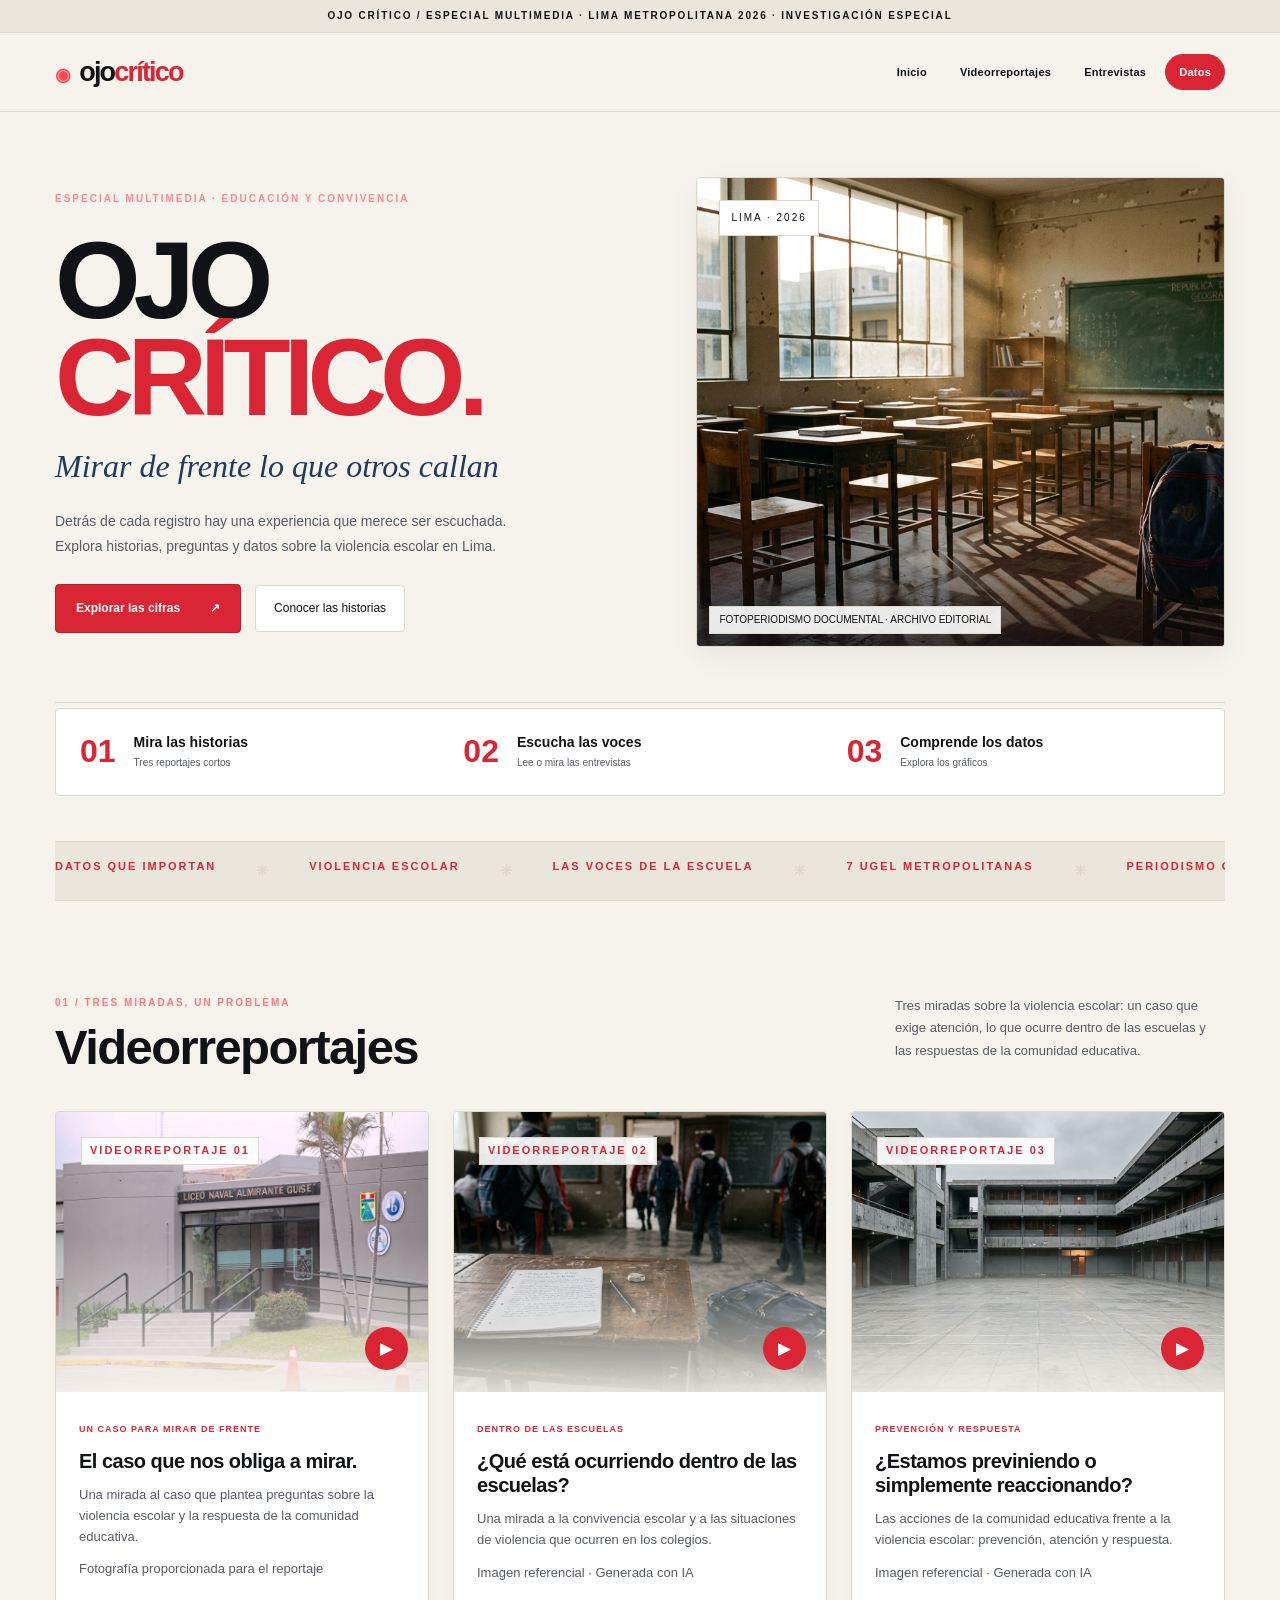
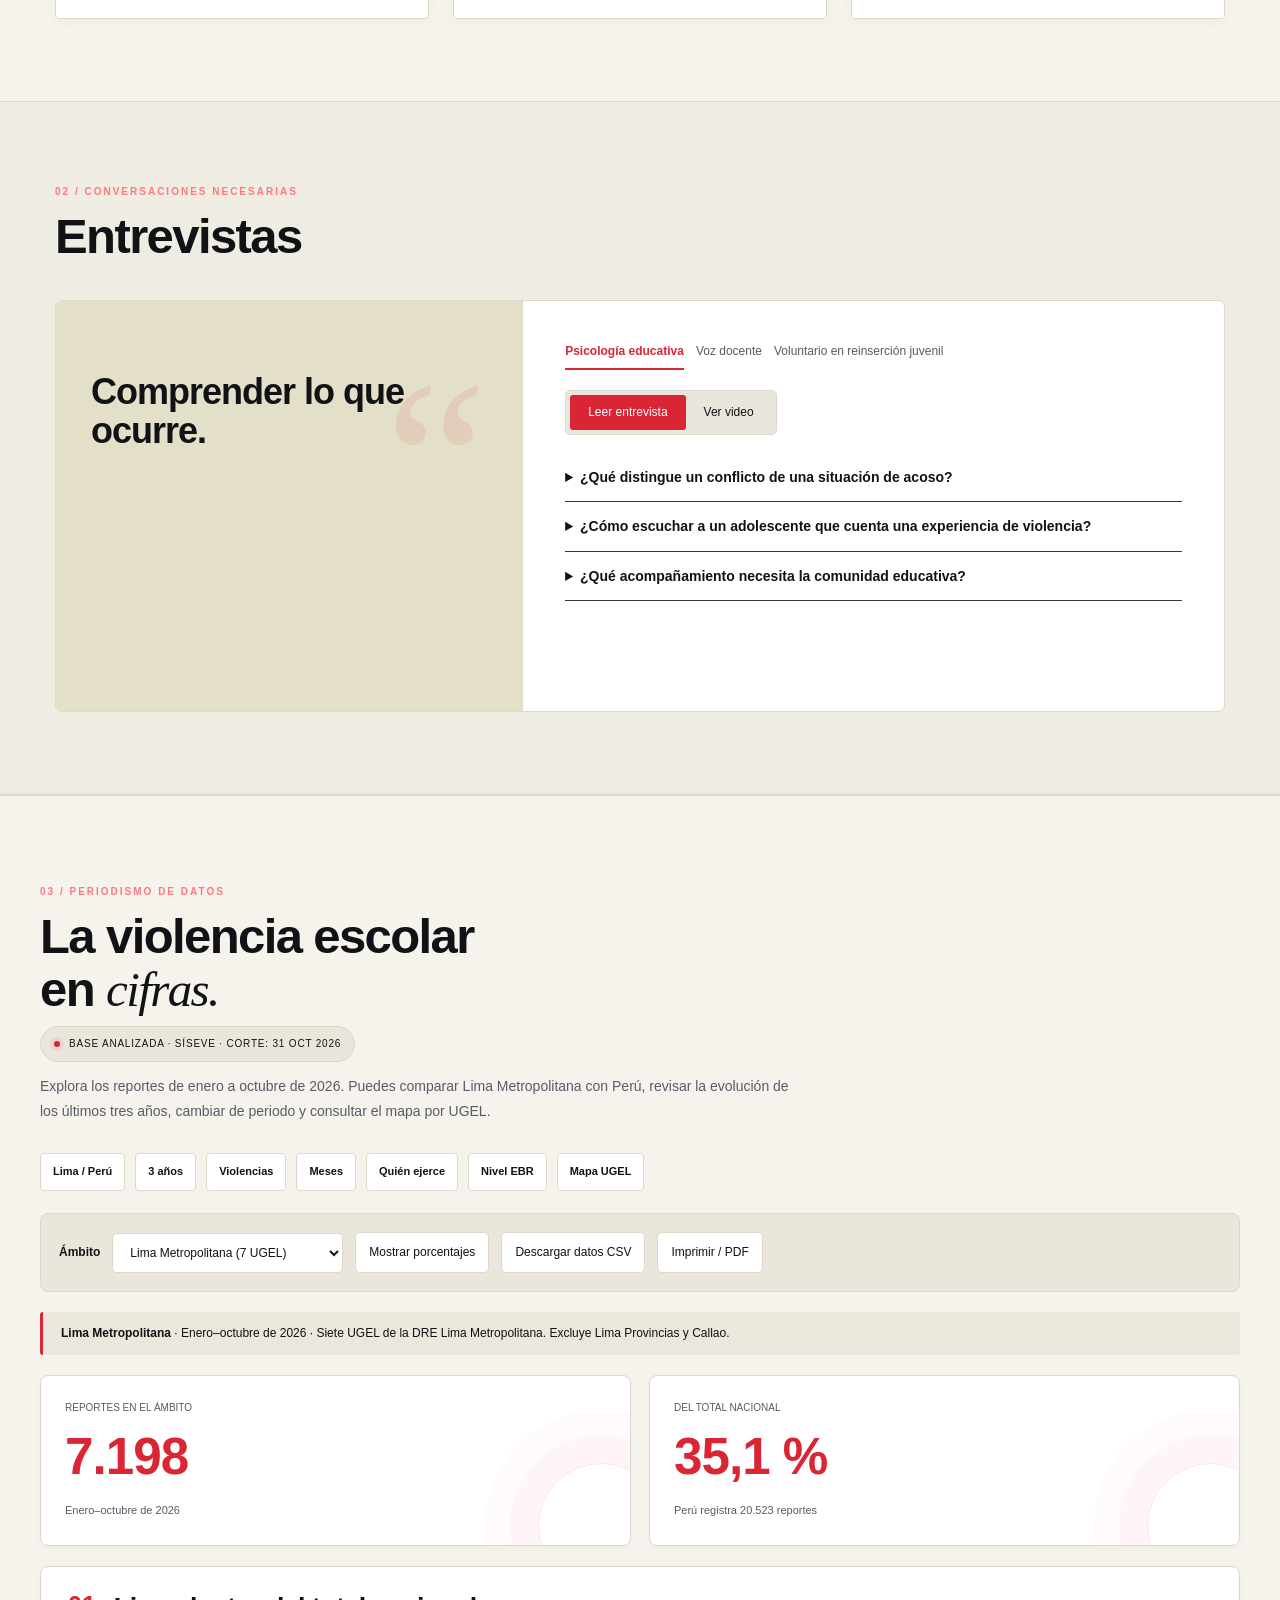
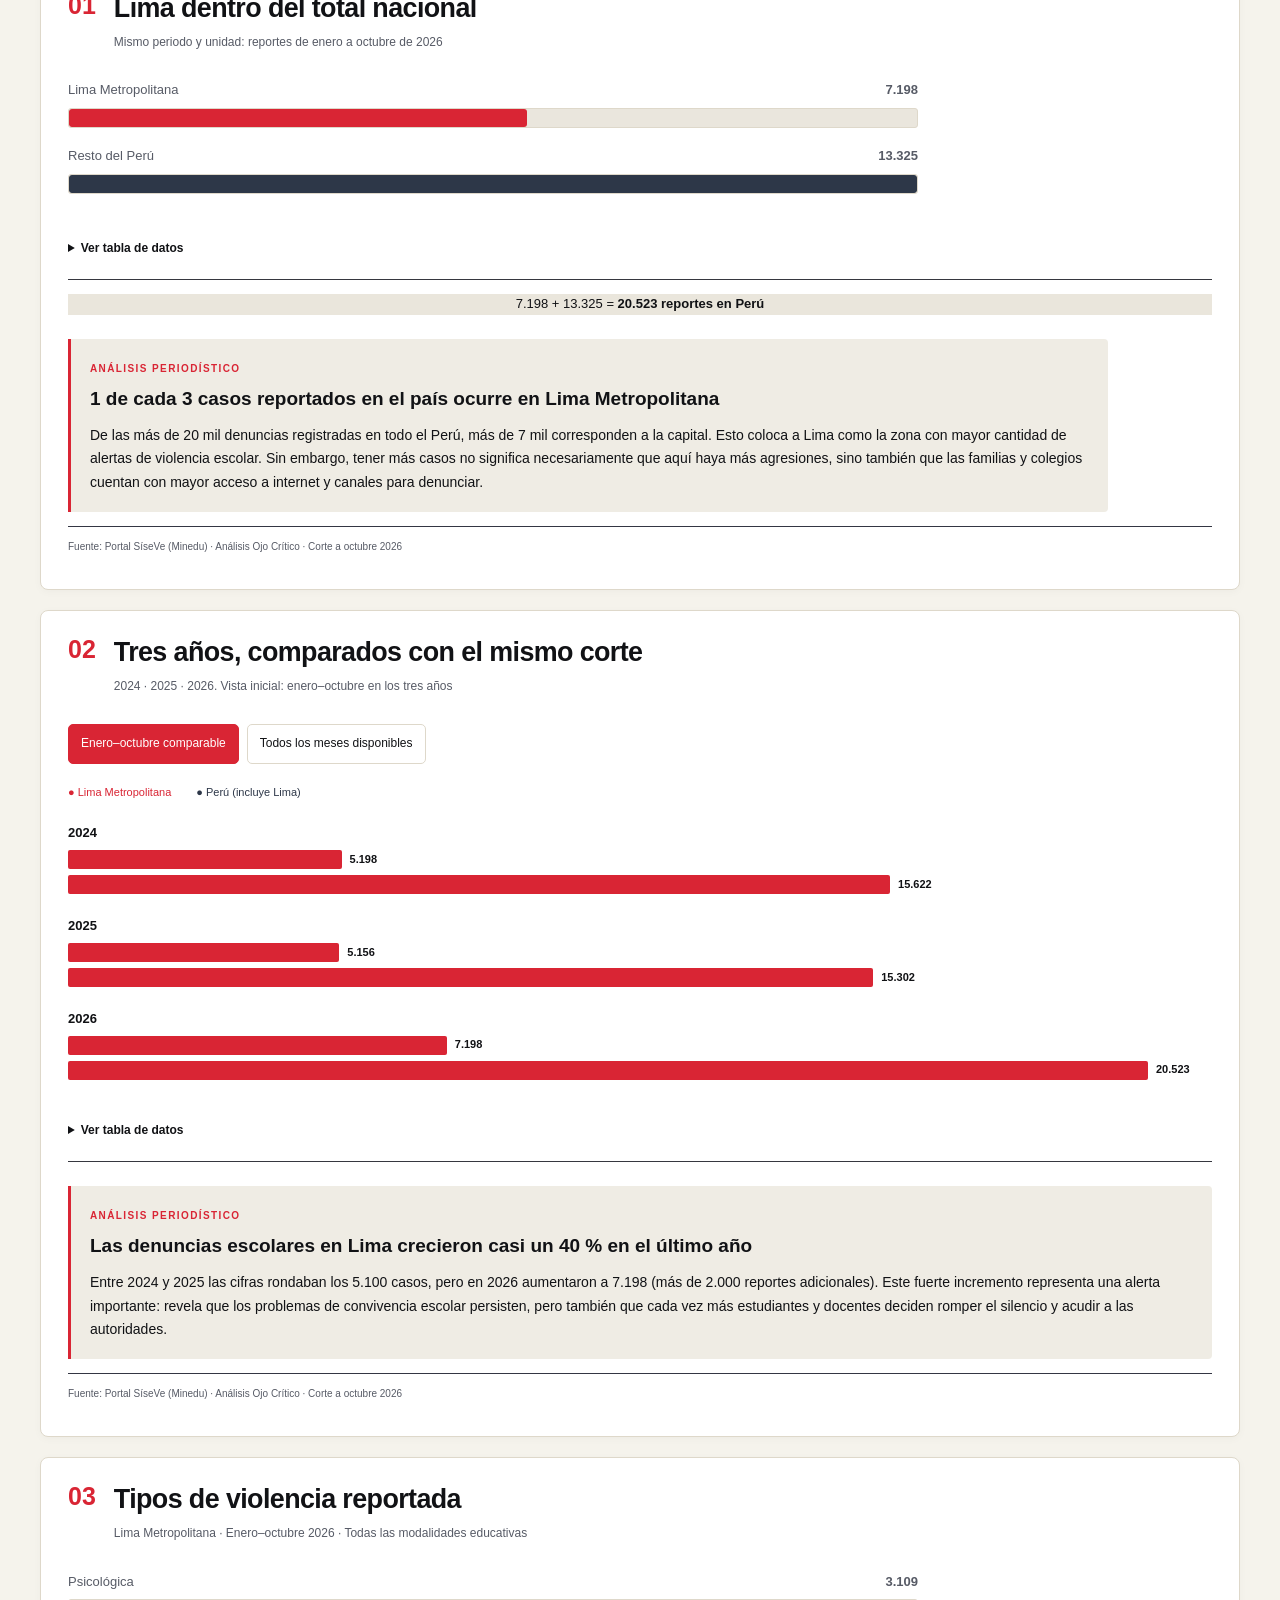
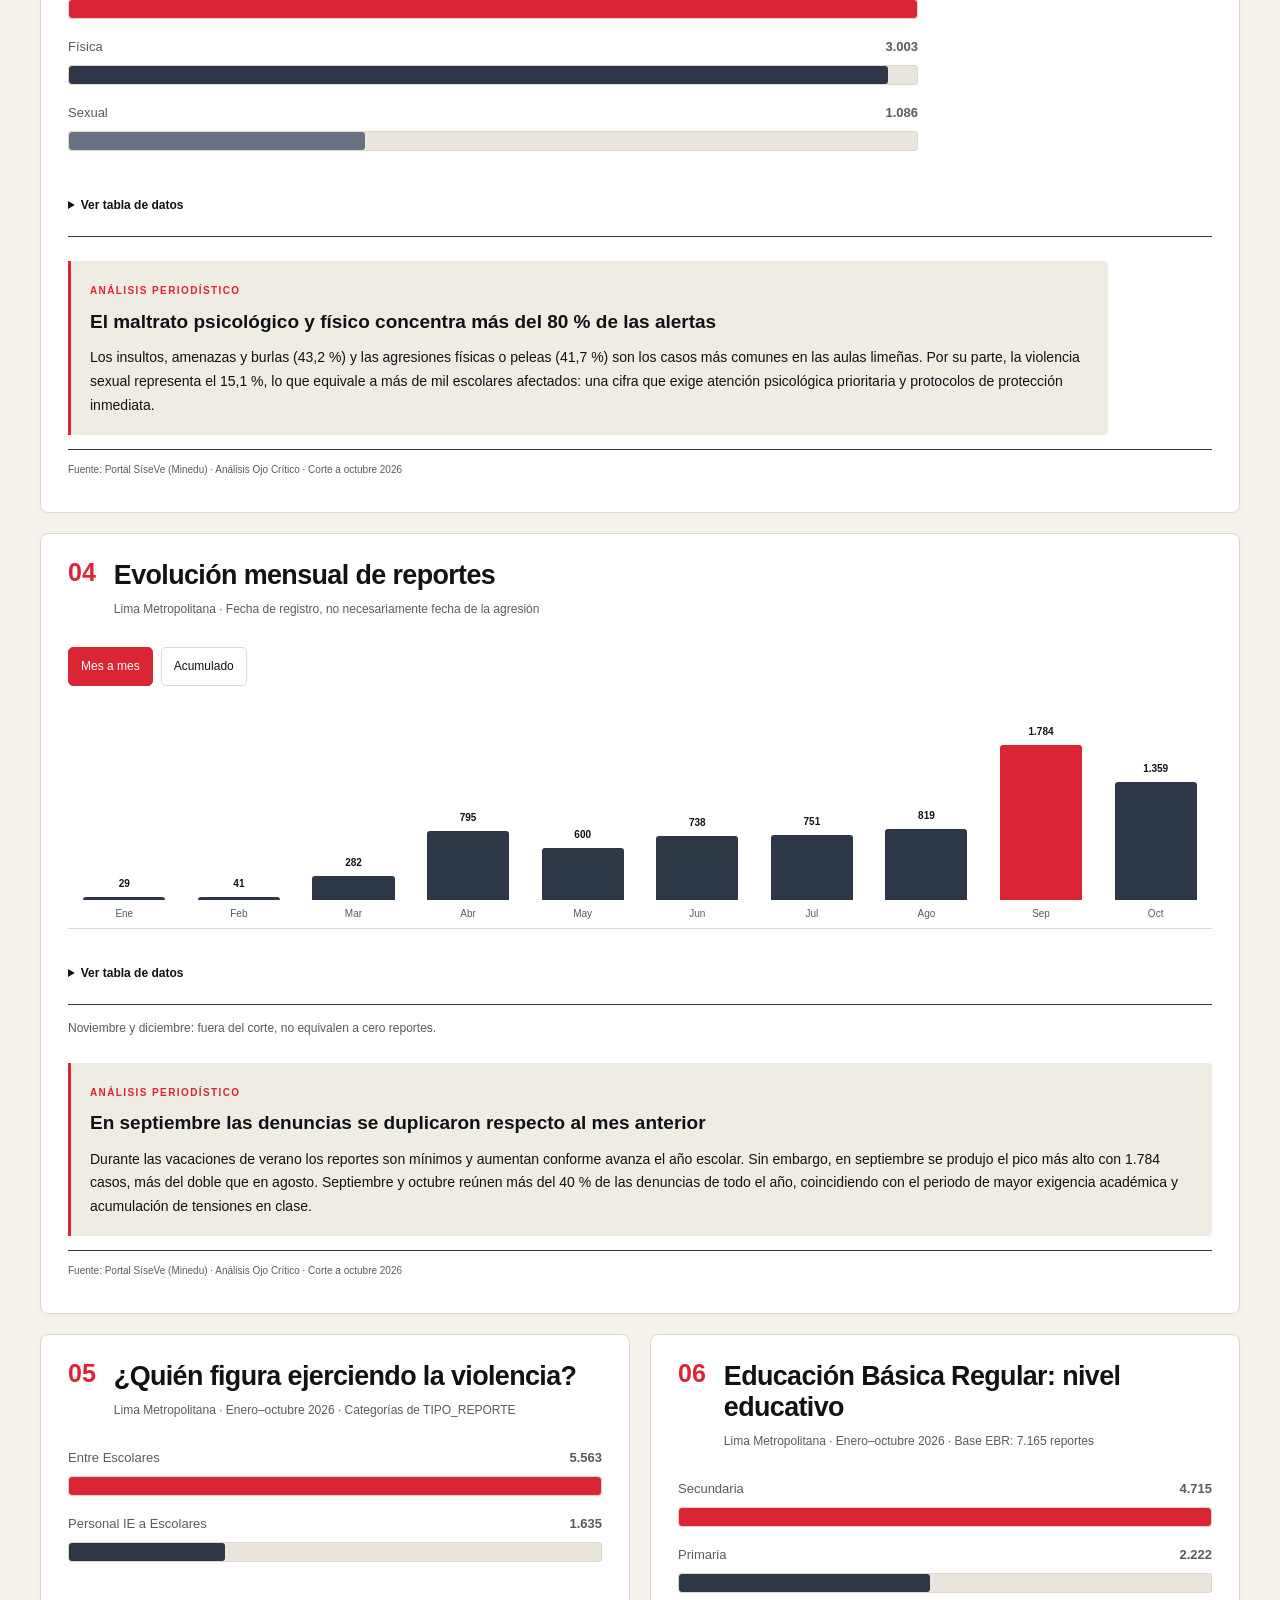
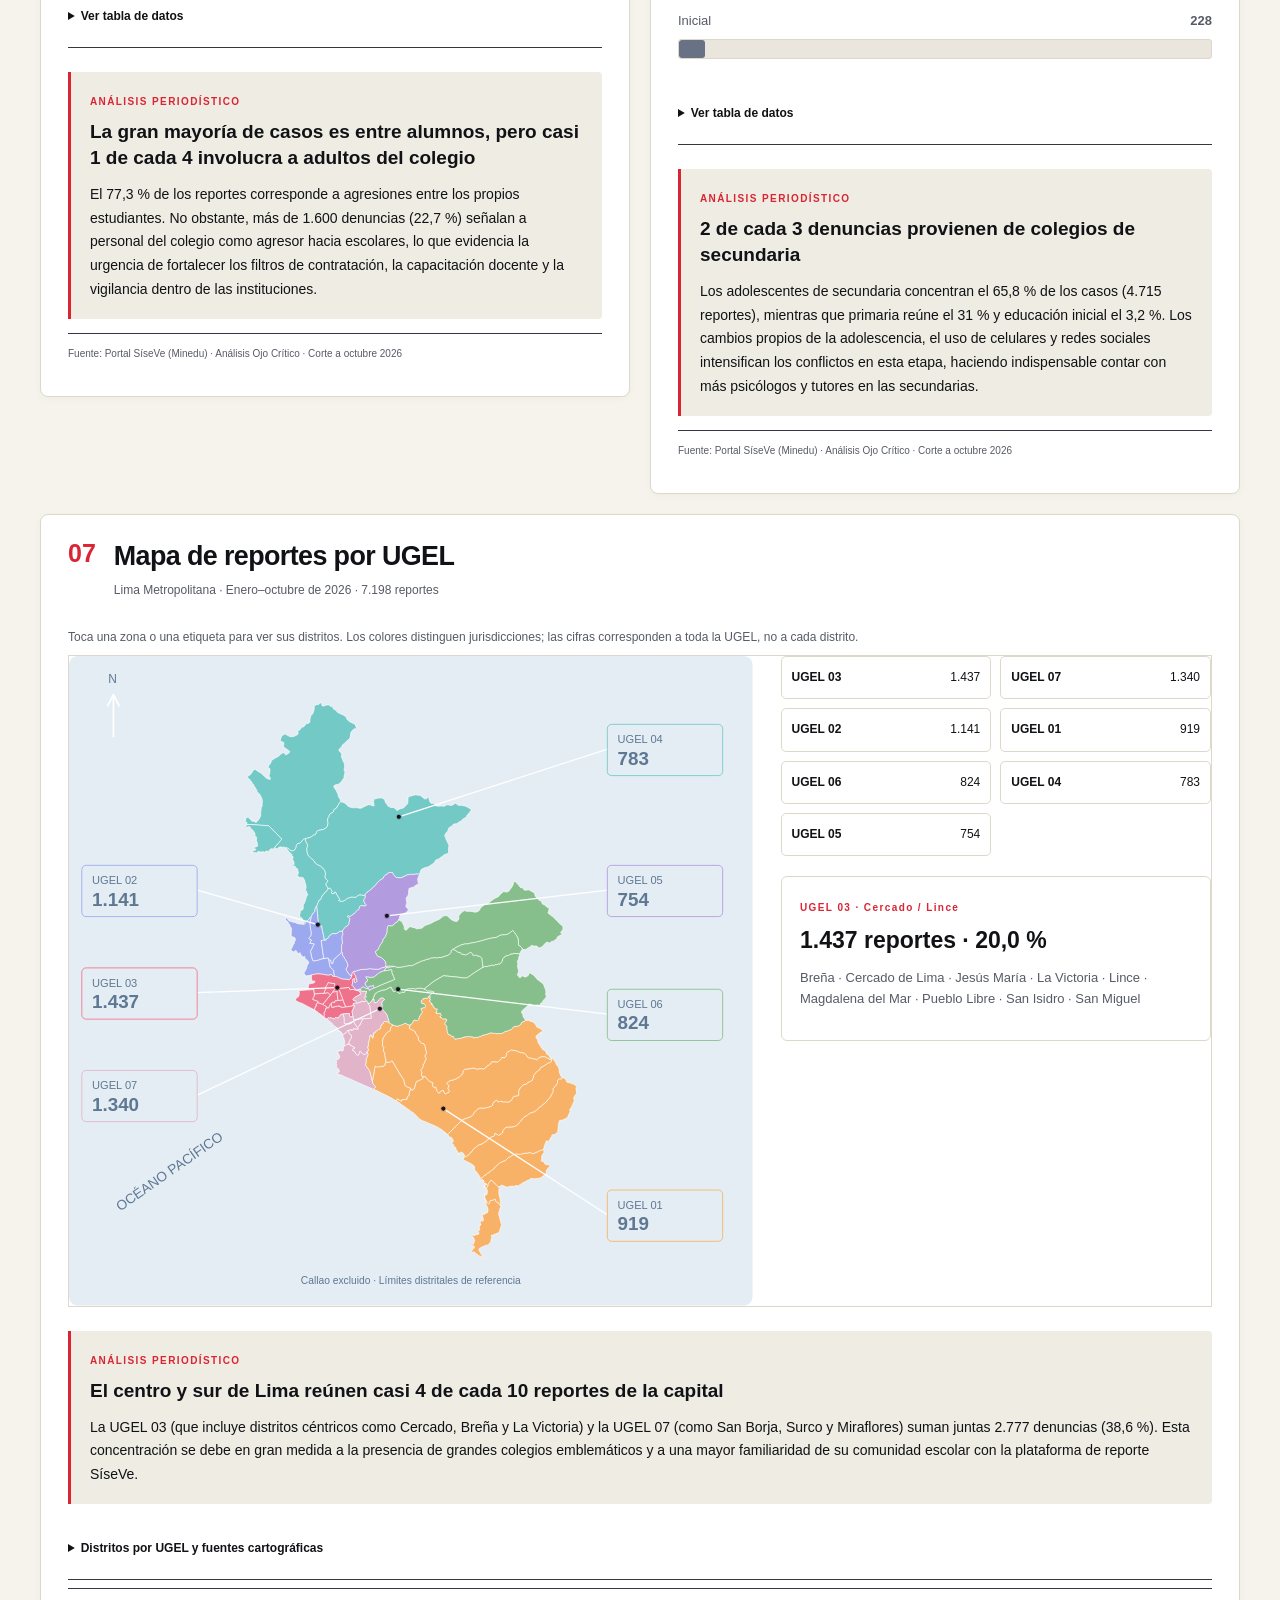
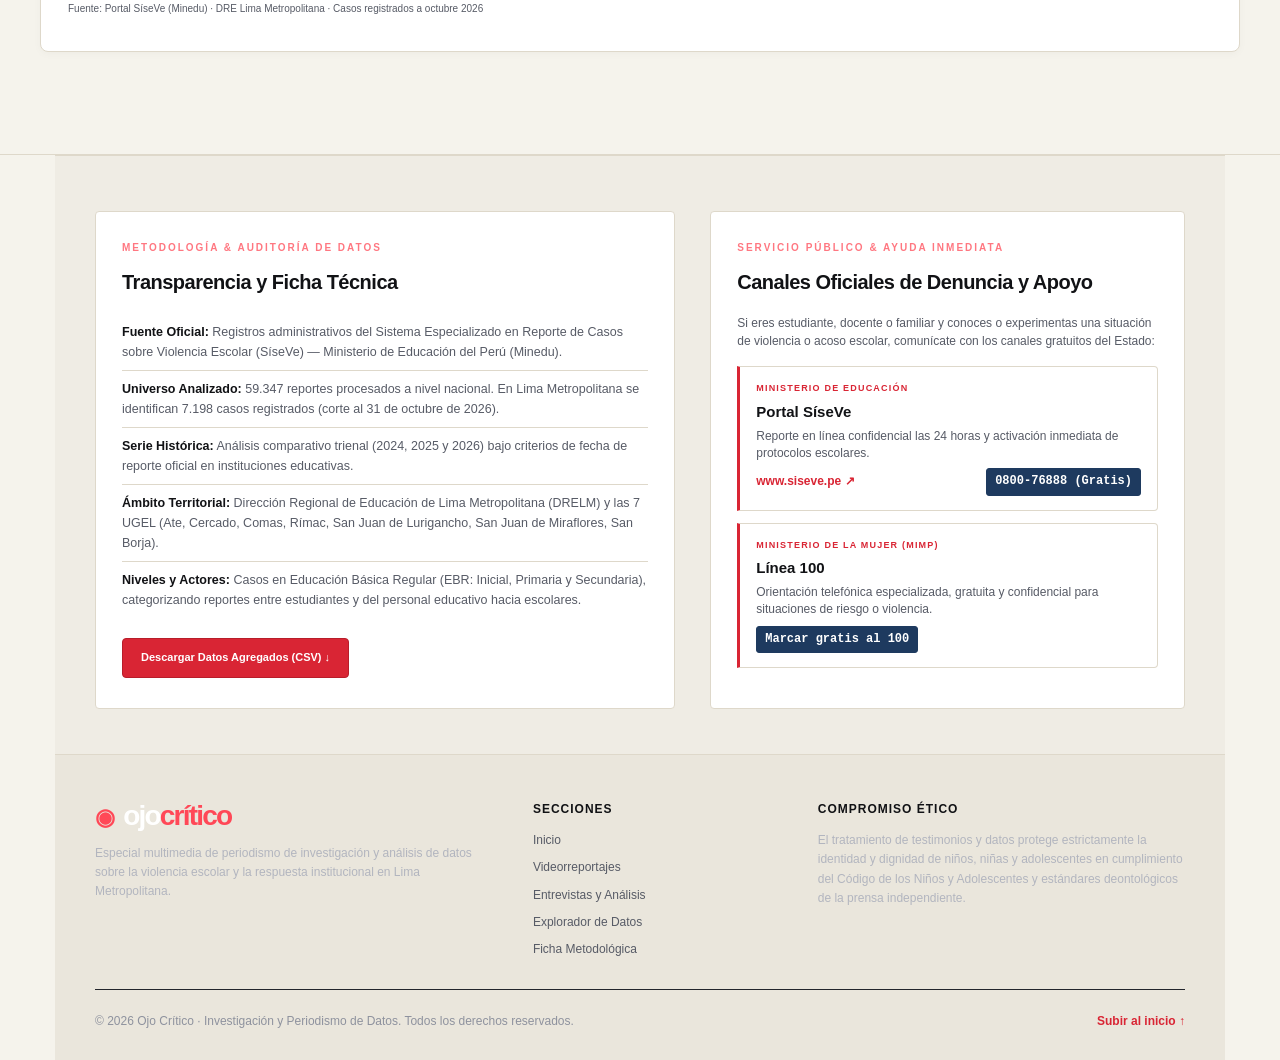
==== commit 72e701f0: "Añade entrevista a voluntario en reinserción juvenil y retira rótulo de propuesta" ====
--- a/index.html
+++ b/index.html
@@ -950,7 +950,7 @@
 <article class="film reveal"><div class="poster"><img alt="Fachada del Liceo Naval Almirante Guise." class="scene-photo" decoding="async" loading="lazy" height="1200" src="img/reportaje-caso-guise.jpg" width="1800"/><span class="num">VIDEORREPORTAJE 01</span><button aria-label="Ver introducción: El caso que nos obliga a mirar." class="play" data-story="0">▶</button></div><div class="film-body"><span class="tag">Un caso para mirar de frente</span><h3>El caso que nos obliga a mirar.</h3><p>Una mirada al caso que plantea preguntas sobre la violencia escolar y la respuesta de la comunidad educativa.</p><p class="mini">Fotografía proporcionada para el reportaje</p></div></article>
 <article class="film reveal"><div class="poster"><img alt="Imagen referencial de un aula y estudiantes, generada con IA." class="scene-photo" decoding="async" loading="lazy" height="768" src="img/reportaje-aula.jpg" width="1376"/><span class="num">VIDEORREPORTAJE 02</span><button aria-label="Ver introducción: ¿Qué está ocurriendo dentro de las escuelas?" class="play" data-story="1">▶</button></div><div class="film-body"><span class="tag">Dentro de las escuelas</span><h3>¿Qué está ocurriendo dentro de las escuelas?</h3><p>Una mirada a la convivencia escolar y a las situaciones de violencia que ocurren en los colegios.</p><p class="mini">Imagen referencial · Generada con IA</p></div></article>
 <article class="film reveal"><div class="poster"><img alt="Imagen referencial de un patio escolar, generada con IA." class="scene-photo" decoding="async" loading="lazy" height="768" src="img/reportaje-institucional.jpg" width="1376"/><span class="num">VIDEORREPORTAJE 03</span><button aria-label="Ver introducción: ¿Estamos previniendo o simplemente reaccionando?" class="play" data-story="2">▶</button></div><div class="film-body"><span class="tag">Prevención y respuesta</span><h3>¿Estamos previniendo o simplemente reaccionando?</h3><p>Las acciones de la comunidad educativa frente a la violencia escolar: prevención, atención y respuesta.</p><p class="mini">Imagen referencial · Generada con IA</p></div></article></div></section></div>
-<section class="interview-section section" id="entrevistas"><div class="wrap"><div class="section-top reveal"><div><div class="eyebrow">02 / Conversaciones necesarias</div><h2>Entrevistas</h2></div></div><div class="interview reveal"><div class="interview-art"><div class="eyebrow">Entrevista propuesta</div><div aria-hidden="true" class="quote">“</div><h3 id="interview-title">Comprender lo que ocurre.</h3></div><div class="interview-main"><div aria-label="Perfil de entrevista" class="person-tabs"><button aria-pressed="true" data-person="0">Psicología educativa</button><button aria-pressed="false" data-person="1">Voz docente</button></div><div aria-label="Formato de entrevista" class="format"><button aria-pressed="true" data-format="text">Leer entrevista</button><button aria-pressed="false" data-format="video">Ver video</button></div><div id="interview-content"></div></div></div></div></section>
+<section class="interview-section section" id="entrevistas"><div class="wrap"><div class="section-top reveal"><div><div class="eyebrow">02 / Conversaciones necesarias</div><h2>Entrevistas</h2></div></div><div class="interview reveal"><div class="interview-art"><div aria-hidden="true" class="quote">“</div><h3 id="interview-title">Comprender lo que ocurre.</h3></div><div class="interview-main"><div aria-label="Perfil de entrevista" class="person-tabs"><button aria-pressed="true" data-person="0">Psicología educativa</button><button aria-pressed="false" data-person="1">Voz docente</button><button aria-pressed="false" data-person="2">Voluntario en reinserción juvenil</button></div><div aria-label="Formato de entrevista" class="format"><button aria-pressed="true" data-format="text">Leer entrevista</button><button aria-pressed="false" data-format="video">Ver video</button></div><div id="interview-content"></div></div></div></div></section>
 <section class="data" id="datos"><div class="wrap"><div class="section-top reveal"><div><div class="eyebrow">03 / PERIODISMO DE DATOS</div><h2>La violencia escolar<br/>en <em>cifras.</em></h2></div></div><span class="source-chip">BASE ANALIZADA · SÍSEVE · CORTE: 31 OCT 2026</span><p class="data-intro reveal">Explora los reportes de enero a octubre de 2026. Puedes comparar Lima Metropolitana con Perú, revisar la evolución de los últimos tres años, cambiar de periodo y consultar el mapa por UGEL.</p><nav aria-label="Ir a un gráfico" class="data-index"><a href="#g1">Lima / Perú</a><a href="#g2">3 años</a><a href="#g3">Violencias</a><a href="#g4">Meses</a><a href="#g5">Quién ejerce</a><a href="#g6">Nivel EBR</a><a href="#g7">Mapa UGEL</a></nav><div id="dataExplorer"><div class="toolbar"><label for="scope">Ámbito</label><select id="scope"><option value="metropolitana">Lima Metropolitana (7 UGEL)</option><option value="departamento">Departamento de Lima (16 UGEL)</option></select><button aria-pressed="false" id="units">Mostrar porcentajes</button><button id="csv">Descargar datos CSV</button><button id="print">Imprimir / PDF</button></div><div id="content"><div class="scope-note"><strong>Lima Metropolitana</strong> · Enero–octubre de 2026 · Siete UGEL de la DRE Lima Metropolitana. Excluye Lima Provincias y Callao.</div><div class="kpis"><div><small>REPORTES EN EL ÁMBITO</small><strong>7.198</strong><span>Enero–octubre de 2026</span></div><div><small>DEL TOTAL NACIONAL</small><strong>35,1 %</strong><span>Perú registra 20.523 reportes</span></div></div><section class="card" id="g1"><div class="sectionhead"><span class="index">01</span><div><h2>Lima dentro del total nacional</h2><p class="sub">Mismo periodo y unidad: reportes de enero a octubre de 2026</p></div></div><div class="bars"><div aria-label="Lima Metropolitana: 7.198 reportes; 35,1 %" class="baritem" tabindex="0"><div class="barhead"><span>Lima Metropolitana</span><strong class="val" data-count="7.198" data-percent="35,1 %">7.198</strong></div><div class="track"><span style="width:54.01876%;background:#ff6578"></span></div><div class="tip">7.198 reportes · 35,1 % de 20.523</div></div><div aria-label="Resto del Perú: 13.325 reportes; 64,9 %" class="baritem" tabindex="0"><div class="barhead"><span>Resto del Perú</span><strong class="val" data-count="13.325" data-percent="64,9 %">13.325</strong></div><div class="track"><span style="width:100.00000%;background:#cf94a4"></span></div><div class="tip">13.325 reportes · 64,9 % de 20.523</div></div></div><details class="table"><summary>Ver tabla de datos</summary><div class="scroll"><table><thead><tr><th>Categoría</th><th>Reportes</th><th>Porcentaje</th></tr></thead><tbody><tr><td>Lima Metropolitana</td><td>7.198</td><td>35,1 %</td></tr><tr><td>Resto del Perú</td><td>13.325</td><td>64,9 %</td></tr></tbody></table></div></details><div class="equation">7.198 + 13.325 = <strong>20.523 reportes en Perú</strong></div><div class="analysis"><span class="label">ANÁLISIS PERIODÍSTICO</span><h3>1 de cada 3 casos reportados en el país ocurre en Lima Metropolitana</h3><p>De las más de 20 mil denuncias registradas en todo el Perú, más de 7 mil corresponden a la capital. Esto coloca a Lima como la zona con mayor cantidad de alertas de violencia escolar. Sin embargo, tener más casos no significa necesariamente que aquí haya más agresiones, sino también que las familias y colegios cuentan con mayor acceso a internet y canales para denunciar.</p></div><p class="source">Fuente: Portal SíseVe (Minedu) · Análisis Ojo Crítico · Corte a octubre 2026</p></section><section class="card" id="g2"><div class="sectionhead"><span class="index">02</span><div><h2>Tres años, comparados con el mismo corte</h2><p class="sub">2024 · 2025 · 2026. Vista inicial: enero–octubre en los tres años</p></div></div><div class="tabs"><button class="active" data-period="same">Enero–octubre comparable</button><button data-period="full">Todos los meses disponibles</button></div><div class="period-same"><div class="year-chart"><div class="legend"><span>● Lima Metropolitana</span><span>● Perú (incluye Lima)</span></div><div class="year"><strong>2024</strong><div class="pair"><div style="width:25.3277%;background:#ff6578"></div><b>5.198</b></div><div class="pair"><div style="width:76.1195%;background:#93aace"></div><b>15.622</b></div></div><div class="year"><strong>2025</strong><div class="pair"><div style="width:25.1230%;background:#ff6578"></div><b>5.156</b></div><div class="pair"><div style="width:74.5602%;background:#93aace"></div><b>15.302</b></div></div><div class="year"><strong>2026</strong><div class="pair"><div style="width:35.0728%;background:#ff6578"></div><b>7.198</b></div><div class="pair"><div style="width:100.0000%;background:#93aace"></div><b>20.523</b></div></div></div><details class="table"><summary>Ver tabla de datos</summary><div class="scroll"><table><thead><tr><th>Año</th><th>Lima Metropolitana</th><th>Perú</th></tr></thead><tbody><tr><td>2024</td><td>5.198</td><td>15.622</td></tr><tr><td>2025</td><td>5.156</td><td>15.302</td></tr><tr><td>2026</td><td>7.198</td><td>20.523</td></tr></tbody></table></div></details></div><div class="period-full" hidden=""><p class="warning">2024 y 2025: enero–diciembre. 2026: enero–octubre. No representan periodos de igual duración.</p><div class="year-chart"><div class="legend"><span>● Lima Metropolitana</span><span>● Perú (incluye Lima)</span></div><div class="year"><strong>2024</strong><div class="pair"><div style="width:31.3404%;background:#ff6578"></div><b>6.432</b></div><div class="pair"><div style="width:94.0262%;background:#93aace"></div><b>19.297</b></div></div><div class="year"><strong>2025</strong><div class="pair"><div style="width:31.7790%;background:#ff6578"></div><b>6.522</b></div><div class="pair"><div style="width:95.1469%;background:#93aace"></div><b>19.527</b></div></div><div class="year"><strong>2026</strong><div class="pair"><div style="width:35.0728%;background:#ff6578"></div><b>7.198</b></div><div class="pair"><div style="width:100.0000%;background:#93aace"></div><b>20.523</b></div></div></div><details class="table"><summary>Ver tabla de datos</summary><div class="scroll"><table><thead><tr><th>Año</th><th>Lima Metropolitana</th><th>Perú</th></tr></thead><tbody><tr><td>2024</td><td>6.432</td><td>19.297</td></tr><tr><td>2025</td><td>6.522</td><td>19.527</td></tr><tr><td>2026</td><td>7.198</td><td>20.523</td></tr></tbody></table></div></details></div><div class="analysis"><span class="label">ANÁLISIS PERIODÍSTICO</span><h3>Las denuncias escolares en Lima crecieron casi un 40 % en el último año</h3><p>Entre 2024 y 2025 las cifras rondaban los 5.100 casos, pero en 2026 aumentaron a 7.198 (más de 2.000 reportes adicionales). Este fuerte incremento representa una alerta importante: revela que los problemas de convivencia escolar persisten, pero también que cada vez más estudiantes y docentes deciden romper el silencio y acudir a las autoridades.</p></div><p class="source">Fuente: Portal SíseVe (Minedu) · Análisis Ojo Crítico · Corte a octubre 2026</p></section><section class="card" id="g3"><div class="sectionhead"><span class="index">03</span><div><h2>Tipos de violencia reportada</h2><p class="sub">Lima Metropolitana · Enero–octubre 2026 · Todas las modalidades educativas</p></div></div><div class="bars"><div aria-label="Psicológica: 3.109 reportes; 43,2 %" class="baritem" tabindex="0"><div class="barhead"><span>Psicológica</span><strong class="val" data-count="3.109" data-percent="43,2 %">3.109</strong></div><div class="track"><span style="width:100.00000%;background:#ff6578"></span></div><div class="tip">3.109 reportes · 43,2 % de 7.198</div></div><div aria-label="Física: 3.003 reportes; 41,7 %" class="baritem" tabindex="0"><div class="barhead"><span>Física</span><strong class="val" data-count="3.003" data-percent="41,7 %">3.003</strong></div><div class="track"><span style="width:96.59054%;background:#cf94a4"></span></div><div class="tip">3.003 reportes · 41,7 % de 7.198</div></div><div aria-label="Sexual: 1.086 reportes; 15,1 %" class="baritem" tabindex="0"><div class="barhead"><span>Sexual</span><strong class="val" data-count="1.086" data-percent="15,1 %">1.086</strong></div><div class="track"><span style="width:34.93085%;background:#a5b5d7"></span></div><div class="tip">1.086 reportes · 15,1 % de 7.198</div></div></div><details class="table"><summary>Ver tabla de datos</summary><div class="scroll"><table><thead><tr><th>Categoría</th><th>Reportes</th><th>Porcentaje</th></tr></thead><tbody><tr><td>Psicológica</td><td>3.109</td><td>43,2 %</td></tr><tr><td>Física</td><td>3.003</td><td>41,7 %</td></tr><tr><td>Sexual</td><td>1.086</td><td>15,1 %</td></tr></tbody></table></div></details><div class="analysis"><span class="label">ANÁLISIS PERIODÍSTICO</span><h3>El maltrato psicológico y físico concentra más del 80 % de las alertas</h3><p>Los insultos, amenazas y burlas (43,2 %) y las agresiones físicas o peleas (41,7 %) son los casos más comunes en las aulas limeñas. Por su parte, la violencia sexual representa el 15,1 %, lo que equivale a más de mil escolares afectados: una cifra que exige atención psicológica prioritaria y protocolos de protección inmediata.</p></div><p class="source">Fuente: Portal SíseVe (Minedu) · Análisis Ojo Crítico · Corte a octubre 2026</p></section><section class="card" id="g4"><div class="sectionhead"><span class="index">04</span><div><h2>Evolución mensual de reportes</h2><p class="sub">Lima Metropolitana · Fecha de registro, no necesariamente fecha de la agresión</p></div></div><div class="tabs"><button class="active" data-month="single">Mes a mes</button><button data-month="acc">Acumulado</button></div><div class="month-single"><div aria-label="Reportes mensuales de enero a octubre" class="monthly" role="img"><div class="columns"><div class="col" tabindex="0" title="Enero: 29 reportes"><b>29</b><span style="height:2.520px"></span><small>Ene</small></div><div class="col" tabindex="0" title="Febrero: 41 reportes"><b>41</b><span style="height:3.562px"></span><small>Feb</small></div><div class="col" tabindex="0" title="Marzo: 282 reportes"><b>282</b><span style="height:24.501px"></span><small>Mar</small></div><div class="col" tabindex="0" title="Abril: 795 reportes"><b>795</b><span style="height:69.072px"></span><small>Abr</small></div><div class="col" tabindex="0" title="Mayo: 600 reportes"><b>600</b><span style="height:52.130px"></span><small>May</small></div><div class="col" tabindex="0" title="Junio: 738 reportes"><b>738</b><span style="height:64.120px"></span><small>Jun</small></div><div class="col" tabindex="0" title="Julio: 751 reportes"><b>751</b><span style="height:65.249px"></span><small>Jul</small></div><div class="col" tabindex="0" title="Agosto: 819 reportes"><b>819</b><span style="height:71.158px"></span><small>Ago</small></div><div class="col" tabindex="0" title="Septiembre: 1.784 reportes"><b>1.784</b><span style="height:155.000px"></span><small>Sep</small></div><div class="col" tabindex="0" title="Octubre: 1.359 reportes"><b>1.359</b><span style="height:118.075px"></span><small>Oct</small></div></div></div><details class="table"><summary>Ver tabla de datos</summary><div class="scroll"><table><thead><tr><th>Mes</th><th>Reportes</th></tr></thead><tbody><tr><td>Enero</td><td>29</td></tr><tr><td>Febrero</td><td>41</td></tr><tr><td>Marzo</td><td>282</td></tr><tr><td>Abril</td><td>795</td></tr><tr><td>Mayo</td><td>600</td></tr><tr><td>Junio</td><td>738</td></tr><tr><td>Julio</td><td>751</td></tr><tr><td>Agosto</td><td>819</td></tr><tr><td>Septiembre</td><td>1.784</td></tr><tr><td>Octubre</td><td>1.359</td></tr></tbody></table></div></details></div><div class="month-acc" hidden=""><div aria-label="Acumulado de enero a octubre" class="monthly" role="img"><div class="columns"><div class="col" tabindex="0" title="Enero: 29 reportes"><b>29</b><span style="height:0.624px"></span><small>Ene</small></div><div class="col" tabindex="0" title="Febrero: 70 reportes"><b>70</b><span style="height:1.507px"></span><small>Feb</small></div><div class="col" tabindex="0" title="Marzo: 352 reportes"><b>352</b><span style="height:7.580px"></span><small>Mar</small></div><div class="col" tabindex="0" title="Abril: 1.147 reportes"><b>1.147</b><span style="height:24.699px"></span><small>Abr</small></div><div class="col" tabindex="0" title="Mayo: 1.747 reportes"><b>1.747</b><span style="height:37.619px"></span><small>May</small></div><div class="col" tabindex="0" title="Junio: 2.485 reportes"><b>2.485</b><span style="height:53.511px"></span><small>Jun</small></div><div class="col" tabindex="0" title="Julio: 3.236 reportes"><b>3.236</b><span style="height:69.683px"></span><small>Jul</small></div><div class="col" tabindex="0" title="Agosto: 4.055 reportes"><b>4.055</b><span style="height:87.319px"></span><small>Ago</small></div><div class="col" tabindex="0" title="Septiembre: 5.839 reportes"><b>5.839</b><span style="height:125.736px"></span><small>Sep</small></div><div class="col" tabindex="0" title="Octubre: 7.198 reportes"><b>7.198</b><span style="height:155.000px"></span><small>Oct</small></div></div></div><details class="table"><summary>Ver tabla de datos</summary><div class="scroll"><table><thead><tr><th>Mes</th><th>Acumulado</th></tr></thead><tbody><tr><td>Enero</td><td>29</td></tr><tr><td>Febrero</td><td>70</td></tr><tr><td>Marzo</td><td>352</td></tr><tr><td>Abril</td><td>1.147</td></tr><tr><td>Mayo</td><td>1.747</td></tr><tr><td>Junio</td><td>2.485</td></tr><tr><td>Julio</td><td>3.236</td></tr><tr><td>Agosto</td><td>4.055</td></tr><tr><td>Septiembre</td><td>5.839</td></tr><tr><td>Octubre</td><td>7.198</td></tr></tbody></table></div></details></div><p class="sub">Noviembre y diciembre: fuera del corte, no equivalen a cero reportes.</p><div class="analysis"><span class="label">ANÁLISIS PERIODÍSTICO</span><h3>En septiembre las denuncias se duplicaron respecto al mes anterior</h3><p>Durante las vacaciones de verano los reportes son mínimos y aumentan conforme avanza el año escolar. Sin embargo, en septiembre se produjo el pico más alto con 1.784 casos, más del doble que en agosto. Septiembre y octubre reúnen más del 40 % de las denuncias de todo el año, coincidiendo con el periodo de mayor exigencia académica y acumulación de tensiones en clase.</p></div><p class="source">Fuente: Portal SíseVe (Minedu) · Análisis Ojo Crítico · Corte a octubre 2026</p></section><section class="card" id="g5"><div class="sectionhead"><span class="index">05</span><div><h2>¿Quién figura ejerciendo la violencia?</h2><p class="sub">Lima Metropolitana · Enero–octubre 2026 · Categorías de TIPO_REPORTE</p></div></div><div class="bars"><div aria-label="Entre Escolares: 5.563 reportes; 77,3 %" class="baritem" tabindex="0"><div class="barhead"><span>Entre Escolares</span><strong class="val" data-count="5.563" data-percent="77,3 %">5.563</strong></div><div class="track"><span style="width:100.00000%;background:#ff6578"></span></div><div class="tip">5.563 reportes · 77,3 % de 7.198</div></div><div aria-label="Personal IE a Escolares: 1.635 reportes; 22,7 %" class="baritem" tabindex="0"><div class="barhead"><span>Personal IE a Escolares</span><strong class="val" data-count="1.635" data-percent="22,7 %">1.635</strong></div><div class="track"><span style="width:29.39062%;background:#cf94a4"></span></div><div class="tip">1.635 reportes · 22,7 % de 7.198</div></div></div><details class="table"><summary>Ver tabla de datos</summary><div class="scroll"><table><thead><tr><th>Categoría</th><th>Reportes</th><th>Porcentaje</th></tr></thead><tbody><tr><td>Entre Escolares</td><td>5.563</td><td>77,3 %</td></tr><tr><td>Personal IE a Escolares</td><td>1.635</td><td>22,7 %</td></tr></tbody></table></div></details><div class="analysis"><span class="label">ANÁLISIS PERIODÍSTICO</span><h3>La gran mayoría de casos es entre alumnos, pero casi 1 de cada 4 involucra a adultos del colegio</h3><p>El 77,3 % de los reportes corresponde a agresiones entre los propios estudiantes. No obstante, más de 1.600 denuncias (22,7 %) señalan a personal del colegio como agresor hacia escolares, lo que evidencia la urgencia de fortalecer los filtros de contratación, la capacitación docente y la vigilancia dentro de las instituciones.</p></div><p class="source">Fuente: Portal SíseVe (Minedu) · Análisis Ojo Crítico · Corte a octubre 2026</p></section><section class="card" id="g6"><div class="sectionhead"><span class="index">06</span><div><h2>Educación Básica Regular: nivel educativo</h2><p class="sub">Lima Metropolitana · Enero–octubre 2026 · Base EBR: 7.165 reportes</p></div></div><div class="bars"><div aria-label="Secundaria: 4.715 reportes; 65,8 %" class="baritem" tabindex="0"><div class="barhead"><span>Secundaria</span><strong class="val" data-count="4.715" data-percent="65,8 %">4.715</strong></div><div class="track"><span style="width:100.00000%;background:#ff6578"></span></div><div class="tip">4.715 reportes · 65,8 % de 7.165</div></div><div aria-label="Primaria: 2.222 reportes; 31,0 %" class="baritem" tabindex="0"><div class="barhead"><span>Primaria</span><strong class="val" data-count="2.222" data-percent="31,0 %">2.222</strong></div><div class="track"><span style="width:47.12619%;background:#cf94a4"></span></div><div class="tip">2.222 reportes · 31,0 % de 7.165</div></div><div aria-label="Inicial: 228 reportes; 3,2 %" class="baritem" tabindex="0"><div class="barhead"><span>Inicial</span><strong class="val" data-count="228" data-percent="3,2 %">228</strong></div><div class="track"><span style="width:4.83563%;background:#a5b5d7"></span></div><div class="tip">228 reportes · 3,2 % de 7.165</div></div></div><details class="table"><summary>Ver tabla de datos</summary><div class="scroll"><table><thead><tr><th>Categoría</th><th>Reportes</th><th>Porcentaje</th></tr></thead><tbody><tr><td>Secundaria</td><td>4.715</td><td>65,8 %</td></tr><tr><td>Primaria</td><td>2.222</td><td>31,0 %</td></tr><tr><td>Inicial</td><td>228</td><td>3,2 %</td></tr></tbody></table></div></details><div class="analysis"><span class="label">ANÁLISIS PERIODÍSTICO</span><h3>2 de cada 3 denuncias provienen de colegios de secundaria</h3><p>Los adolescentes de secundaria concentran el 65,8 % de los casos (4.715 reportes), mientras que primaria reúne el 31 % y educación inicial el 3,2 %. Los cambios propios de la adolescencia, el uso de celulares y redes sociales intensifican los conflictos en esta etapa, haciendo indispensable contar con más psicólogos y tutores en las secundarias.</p></div><p class="source">Fuente: Portal SíseVe (Minedu) · Análisis Ojo Crítico · Corte a octubre 2026</p></section><section class="card" id="g7"><div class="sectionhead"><span class="index">07</span><div><h2>Mapa de reportes por UGEL</h2><p class="sub">Lima Metropolitana · Enero–octubre de 2026 · 7.198 reportes</p></div></div><p class="sub">Toca una zona o una etiqueta para ver sus distritos. Los colores distinguen jurisdicciones; las cifras corresponden a toda la UGEL, no a cada distrito.</p><div class="map-layout"><div><svg aria-label="Mapa de los 43 distritos de Lima Metropolitana agrupados en siete UGEL" class="ugelmap" viewbox="0 0 800 760"><rect fill="#121f2d" height="760" rx="10" width="800"></rect><text fill="#8eabc1" font-size="16" transform="rotate(-35 60 650)" x="60" y="650">OCÉANO PACÍFICO</text><path d="M52 95V45L45 59M52 45L59 59" fill="none" stroke="#c5cfdf" stroke-width="2"></path><text fill="#c5cfdf" font-size="14" x="46" y="32">N</text><g aria-label="UGEL 01: 919 reportes" class="ugel-zone" data-ugel="1" role="button" tabindex="0"><path d="M422.7,398.8L423.1,399.1L422.4,400.1L422.1,400.9L422.6,401.1L422.8,402.0L423.2,402.1L422.6,403.2L422.0,403.5L422.7,405.1L424.0,405.8L424.7,406.6L424.8,406.9L423.9,406.8L423.8,407.5L424.2,407.6L424.1,407.9L425.7,408.1L425.6,409.1L425.8,409.1L426.9,410.7L427.3,410.8L427.3,412.1L428.6,412.8L430.0,412.9L430.4,413.2L431.0,413.0L430.9,413.9L430.6,414.9L430.5,416.0L429.7,417.1L429.8,417.7L430.4,417.3L430.8,417.8L430.0,418.1L430.2,418.5L430.4,418.6L432.0,418.5L433.1,417.9L435.0,418.3L435.0,419.4L435.9,420.6L434.5,422.0L434.3,421.9L434.0,422.3L434.2,422.6L435.6,422.8L436.3,424.0L436.9,424.4L438.4,424.7L440.1,424.6L441.9,425.2L442.1,427.0L441.4,427.6L441.2,428.3L440.0,429.9L439.8,430.7L439.9,431.0L440.8,431.6L442.3,433.5L442.3,436.7L442.9,438.2L442.5,439.7L443.7,441.9L443.8,442.9L444.6,443.3L445.3,443.3L446.3,443.4L447.0,444.5L448.4,445.3L449.7,445.1L450.1,445.6L450.7,446.9L451.4,447.6L451.7,448.2L452.1,448.2L452.1,448.5L454.4,447.8L457.9,447.5L463.5,445.7L465.8,445.5L466.8,445.2L469.7,445.7L471.2,445.5L472.0,445.6L473.0,446.0L473.5,447.0L475.3,446.3L477.0,446.3L478.0,446.0L478.6,446.2L479.2,446.1L479.9,445.5L480.6,445.1L481.3,445.2L484.5,443.8L486.7,443.2L488.6,442.9L490.3,442.2L491.7,441.8L493.8,440.9L494.9,440.9L495.8,441.5L496.9,441.7L497.9,441.3L498.8,441.7L500.0,441.9L503.8,441.9L505.7,441.6L506.8,441.6L507.4,441.4L509.8,439.8L512.0,439.0L513.3,438.8L514.2,438.3L515.4,437.9L516.2,437.3L517.0,437.0L517.7,437.0L518.8,436.0L520.3,433.9L522.1,433.5L524.0,433.4L524.7,433.1L526.3,432.8L526.8,432.3L529.0,431.0L529.0,429.8L529.3,429.2L531.1,428.1L533.5,427.3L534.1,426.3L534.0,426.0L534.7,426.5L535.9,426.6L537.5,426.3L539.0,427.1L541.9,428.0L543.3,428.5L544.9,430.0L545.5,431.1L546.9,432.8L547.2,434.1L548.7,434.9L550.1,435.3L553.9,437.7L554.7,438.1L554.6,438.4L553.2,439.7L552.4,440.1L550.6,441.2L549.6,442.5L547.4,443.9L546.5,445.1L546.6,446.9L547.8,448.3L548.3,449.2L548.8,450.8L548.9,452.6L550.1,454.0L551.8,456.8L552.3,458.0L553.3,459.0L554.8,461.1L555.8,461.1L557.0,462.0L557.7,462.9L558.3,463.1L558.3,464.4L559.6,466.6L559.9,466.7L561.4,466.8L563.2,470.8L563.8,471.0L565.7,470.6L565.7,470.8L565.4,471.2L565.1,471.2L563.8,472.2L562.6,472.2L558.1,469.6L556.4,469.0L555.1,468.9L552.5,469.3L550.4,470.0L549.6,470.6L547.7,472.5L547.2,472.7L544.5,471.5L541.3,471.2L540.3,470.7L538.7,470.6L537.4,470.0L536.2,469.1L535.2,467.0L533.0,465.0L529.4,464.2L528.1,464.2L525.5,463.0L522.2,461.9L520.3,461.7L518.0,461.2L517.3,461.2L515.3,462.7L513.4,463.4L512.8,463.9L512.0,466.0L511.7,467.7L510.8,469.3L509.9,470.2L509.3,470.3L506.7,469.8L506.0,471.2L505.1,472.3L503.1,473.9L502.4,474.8L501.2,475.4L500.6,475.5L499.0,475.1L496.3,475.1L494.6,475.3L494.0,475.8L493.3,477.4L491.7,479.0L490.2,479.3L489.2,479.8L487.5,482.2L485.8,483.4L484.6,483.6L483.7,483.2L481.8,483.1L477.8,483.7L476.2,483.2L475.0,482.6L471.6,482.5L470.3,483.1L469.0,483.1L466.9,483.6L464.6,483.5L463.2,483.7L461.8,485.2L461.3,486.5L461.2,488.0L460.6,489.3L459.8,490.1L458.4,491.2L456.7,493.1L454.8,493.9L453.3,495.1L451.5,495.5L450.1,496.4L448.4,496.4L445.8,497.2L444.9,497.9L444.2,498.6L442.4,499.7L442.3,499.9L442.5,500.4L445.0,503.2L444.0,504.8L443.5,506.4L443.7,506.9L444.5,507.4L445.0,508.2L445.0,510.3L444.8,510.6L442.8,511.4L440.6,512.7L440.3,512.6L439.4,511.6L438.5,509.9L438.3,508.5L437.4,508.4L436.9,508.8L436.2,508.9L433.1,511.6L432.8,511.7L432.1,511.2L431.6,510.3L430.3,509.1L430.5,507.7L429.4,506.7L429.5,505.6L429.4,505.0L428.7,504.8L428.0,505.2L427.2,505.1L426.6,504.6L425.9,503.3L424.9,502.4L425.8,500.2L425.8,499.5L423.4,498.7L421.9,497.8L420.8,496.5L418.8,494.9L417.3,492.6L415.3,492.5L413.4,491.7L412.4,490.7L412.5,489.0L412.9,487.0L412.7,486.6L411.9,485.9L411.6,485.0L412.0,484.2L413.3,482.5L413.9,481.3L414.5,479.5L414.6,477.7L415.8,476.8L416.7,473.8L417.9,471.6L417.9,470.8L416.7,469.2L416.5,468.4L416.9,467.0L417.4,466.4L418.3,465.0L418.4,463.8L417.8,462.5L416.6,456.7L415.8,454.4L415.4,454.0L413.9,453.7L412.7,453.3L410.9,451.8L410.0,450.9L409.2,449.4L408.6,447.2L408.5,445.5L406.9,443.8L406.6,442.9L405.5,441.5L405.1,440.0L404.3,439.0L403.7,438.5L402.3,438.2L400.9,437.1L398.9,436.5L398.4,436.1L398.2,435.6L398.3,434.7L399.2,432.1L400.2,430.7L401.1,430.3L401.7,429.8L402.2,428.9L402.4,427.7L402.7,427.2L404.8,426.0L406.9,426.6L407.3,426.9L407.7,426.9L409.2,425.4L409.7,423.1L410.5,420.9L412.0,419.5L412.3,418.3L413.4,417.1L413.1,416.8L413.3,416.5L413.1,416.2L413.2,415.7L412.8,415.4L412.7,415.0L412.2,414.2L412.1,413.7L411.6,412.9L412.4,412.1L414.5,412.0L414.8,411.5L416.3,411.7L416.7,410.8L417.5,409.9L417.5,409.5L417.3,409.2L415.7,407.7L415.5,406.8L413.6,407.3L413.3,406.1L412.3,406.1L412.3,403.1L412.9,402.5L413.8,402.5L414.1,402.2L414.1,401.1L417.6,400.3L418.9,400.6L419.7,400.5L420.2,399.1L420.6,398.5L421.5,398.2L421.7,397.7L421.9,398.4L422.7,398.8Z" fill="#f7b267" fill-rule="evenodd" stroke="#121722" stroke-width=".7"><title>PACHACAMAC · UGEL 01 · 919 reportes en toda la UGEL, no en este distrito</title></path><path d="M379.3,475.6L388.1,490.5L391.3,495.0L391.6,495.6L393.4,502.4L393.7,503.0L394.8,503.8L400.1,506.0L399.7,507.4L398.1,511.9L398.1,512.9L398.8,513.8L396.7,515.2L396.3,515.7L396.0,516.5L395.7,518.8L394.9,519.0L389.8,519.2L389.6,519.5L389.2,521.2L388.9,521.3L384.3,518.4L383.0,520.7L378.3,517.9L371.0,513.9L369.2,513.2L367.4,512.2L363.2,510.3L360.1,508.6L357.8,507.8L356.7,507.2L358.8,504.0L355.8,501.0L355.3,499.5L355.0,497.7L355.6,494.9L358.2,480.1L358.8,480.0L360.0,480.7L361.0,480.9L365.6,480.5L366.5,479.9L367.0,480.0L367.2,480.5L370.1,478.7L369.9,478.3L369.9,476.3L370.2,476.0L372.8,475.2L374.7,475.7L378.2,473.6L379.3,475.6Z" fill="#f7b267" fill-rule="evenodd" stroke="#121722" stroke-width=".7"><title>VILLA EL SALVADOR · UGEL 01 · 919 reportes en toda la UGEL, no en este distrito</title></path><path d="M487.2,634.9L487.7,635.5L487.9,636.4L488.9,638.4L489.3,639.8L489.9,640.6L490.7,641.1L491.2,641.1L492.0,640.2L492.2,639.6L492.3,638.4L493.0,637.2L493.8,637.0L495.4,637.1L497.0,636.4L497.8,635.9L498.6,635.8L499.1,636.1L499.4,637.1L499.5,638.2L499.7,638.6L500.5,639.1L502.4,639.6L503.7,642.0L504.4,642.6L504.9,642.7L505.1,642.2L505.3,644.7L504.4,646.6L503.7,648.9L502.8,652.3L502.8,653.4L506.2,665.9L503.7,673.3L503.2,674.2L502.5,674.9L500.8,675.7L493.7,678.6L495.0,679.6L494.0,682.6L493.7,684.1L493.9,685.7L493.8,686.0L492.9,686.2L491.7,688.0L490.7,689.0L489.4,689.5L487.4,689.7L485.4,690.8L483.2,691.6L481.9,692.5L481.0,692.7L480.1,693.6L479.6,694.7L479.6,695.2L485.2,704.9L484.8,704.9L484.3,704.6L484.3,705.0L484.0,704.8L483.9,704.5L483.5,704.8L483.4,704.5L483.2,704.6L483.4,704.2L483.0,704.4L483.5,703.8L483.0,704.0L482.8,703.7L482.7,703.8L482.9,703.0L482.1,702.8L481.8,702.3L480.9,702.2L479.7,701.8L479.0,701.3L478.2,700.3L477.3,699.7L477.0,699.8L477.0,699.7L476.7,699.6L475.7,698.8L475.5,698.8L475.4,699.1L475.2,699.1L475.1,698.9L475.2,698.7L475.0,698.8L474.9,698.5L474.5,698.3L474.6,697.9L474.4,698.1L474.5,697.8L474.2,697.9L474.4,697.4L474.1,697.2L473.5,697.7L473.5,697.9L473.2,697.3L473.0,697.6L472.6,697.7L472.4,698.0L471.3,697.8L471.2,697.0L471.5,696.8L471.4,696.6L471.8,695.6L472.0,695.3L471.9,695.3L471.9,694.7L472.1,694.4L472.4,694.7L472.8,694.4L472.7,694.0L472.7,693.9L472.9,694.1L473.3,693.2L473.7,693.1L473.9,692.8L474.2,692.9L474.5,692.8L474.0,692.3L474.3,692.1L474.3,691.7L474.6,691.6L474.6,691.3L474.4,691.2L474.0,691.3L473.6,690.5L472.9,690.1L473.0,689.9L472.6,690.3L472.3,690.3L472.1,690.1L472.0,689.6L471.7,689.4L470.3,689.3L470.0,688.4L470.2,687.4L471.6,687.9L471.7,688.4L472.3,688.4L472.7,688.1L472.9,688.4L473.2,688.4L473.1,688.1L473.4,687.7L473.7,687.7L473.7,687.2L474.2,687.1L473.8,686.8L473.6,685.9L474.4,685.7L474.3,685.0L475.1,684.2L474.9,684.2L474.9,683.9L474.3,683.9L473.9,683.6L474.4,683.3L474.2,683.1L474.2,682.6L474.4,682.4L474.3,681.7L474.1,681.7L473.3,681.0L472.8,679.6L472.5,679.8L472.2,679.6L472.2,678.9L471.9,678.2L471.7,678.4L471.6,678.3L471.8,677.7L472.3,677.2L473.1,677.0L473.0,678.1L473.2,678.0L473.2,677.9L473.4,677.8L473.4,677.7L473.9,677.7L474.0,678.2L474.9,678.3L475.5,677.8L475.4,677.5L475.7,677.1L476.0,677.1L476.1,677.3L476.6,677.2L476.9,677.4L477.5,677.4L478.9,676.8L479.6,676.4L479.9,675.9L479.9,675.3L479.6,675.3L479.5,674.8L478.9,674.2L478.8,673.4L479.2,673.2L479.3,672.4L479.6,672.1L479.6,671.8L480.5,671.9L480.7,671.8L480.7,670.8L480.9,670.6L480.8,670.4L480.3,670.4L480.2,670.1L479.9,670.1L479.9,669.9L479.7,669.9L479.6,669.7L479.1,669.8L479.0,669.6L479.3,669.6L479.5,669.2L479.8,669.1L479.7,669.0L480.0,669.0L479.8,668.6L480.2,668.6L480.0,668.4L480.0,668.1L480.3,668.1L480.2,667.8L479.5,668.0L479.8,667.8L479.7,667.7L479.9,667.6L479.8,667.2L480.3,667.1L480.4,667.0L480.8,667.1L480.9,666.8L480.7,666.8L480.7,666.7L481.5,666.4L481.5,665.6L481.7,665.8L481.9,665.6L482.2,665.7L481.9,665.4L481.7,665.7L481.4,665.3L481.7,665.2L481.4,665.1L481.4,663.9L481.2,663.3L481.7,662.3L481.5,661.5L482.7,661.0L483.6,661.5L484.2,661.4L484.7,660.9L485.1,659.4L485.0,658.7L484.3,657.4L484.4,656.6L484.1,656.1L484.1,655.3L483.9,654.6L483.8,652.2L483.9,652.1L484.0,652.2L484.8,653.2L485.0,652.9L484.9,652.7L485.2,652.8L485.2,652.5L485.5,653.0L485.6,653.7L486.0,653.7L486.2,653.4L486.0,653.3L486.2,653.4L486.0,653.0L486.4,653.1L486.5,652.9L486.6,653.0L486.9,652.9L486.6,652.2L486.9,652.7L487.3,652.6L487.4,652.4L487.5,651.9L487.7,651.6L488.7,651.3L488.5,651.7L488.8,652.0L489.6,651.7L489.5,651.6L489.2,651.4L489.6,651.2L489.3,651.0L489.8,650.7L489.4,650.7L489.6,650.5L489.9,650.6L489.7,650.3L489.9,650.5L490.3,649.8L490.5,648.8L490.0,645.8L489.5,644.3L488.4,642.9L487.9,640.9L488.1,638.4L487.7,637.3L487.3,637.0L487.3,636.7L487.0,636.3L486.9,635.9L486.3,635.2L486.4,635.1L487.2,634.9Z" fill="#f7b267" fill-rule="evenodd" stroke="#121722" stroke-width=".7"><title>PUCUSANA · UGEL 01 · 919 reportes en toda la UGEL, no en este distrito</title></path><path d="M537.4,470.0L538.7,470.6L540.3,470.7L541.3,471.2L544.5,471.5L547.2,472.7L547.7,472.5L549.6,470.6L550.4,470.0L552.5,469.3L555.1,468.9L556.4,469.0L558.1,469.6L562.6,472.2L563.8,472.2L565.1,471.2L565.4,471.2L565.0,472.2L564.8,474.0L564.1,475.2L563.1,475.8L560.3,476.8L558.6,478.1L557.8,478.4L557.3,478.9L556.1,479.3L555.5,480.1L554.5,480.6L553.9,481.1L552.4,481.2L551.7,482.1L551.0,484.2L549.5,485.1L548.7,486.0L548.0,486.2L546.8,487.2L546.6,487.7L545.5,488.7L545.1,489.5L543.8,490.6L543.5,491.7L544.0,492.8L542.8,494.4L542.6,495.8L541.8,497.1L541.6,497.2L540.7,497.2L539.6,498.3L536.7,499.4L536.2,500.0L535.6,500.9L535.0,501.3L531.8,501.8L530.9,502.5L529.8,503.9L528.0,505.9L526.5,508.9L526.2,509.7L526.4,514.0L525.9,514.7L522.1,515.4L521.1,515.4L520.2,515.8L519.5,516.5L518.3,519.3L516.1,521.6L514.9,521.7L513.3,522.5L511.8,522.1L508.2,522.1L505.5,521.1L504.9,521.2L503.7,521.8L502.2,521.9L501.8,521.6L501.2,520.3L500.3,520.1L497.6,521.6L496.1,524.1L495.5,526.1L494.6,527.0L492.9,527.5L492.4,527.4L491.2,528.3L488.4,528.5L486.6,529.4L484.8,529.5L483.1,529.2L480.7,529.2L480.2,529.6L478.8,530.1L475.8,532.5L474.1,534.7L473.1,536.6L470.6,539.2L461.7,542.3L460.3,542.7L443.2,560.1L442.0,558.9L440.7,558.3L440.0,557.1L438.1,556.0L436.8,554.7L432.0,551.7L431.4,551.1L430.4,550.9L429.8,550.5L423.9,548.1L417.8,545.3L414.0,544.0L411.5,542.7L409.6,541.2L404.3,535.7L403.2,535.0L402.1,533.7L401.0,533.4L400.4,533.0L398.2,531.4L397.7,530.8L396.8,530.4L394.5,528.8L391.9,526.9L391.7,526.6L391.5,526.6L391.4,526.3L390.7,526.1L387.8,524.0L387.6,523.6L386.4,522.8L385.7,522.2L384.9,521.8L384.5,521.4L383.8,521.2L383.0,520.7L384.3,518.4L388.9,521.3L389.2,521.2L389.6,519.5L389.8,519.2L394.9,519.0L395.7,518.8L396.0,516.5L396.3,515.7L396.7,515.2L398.8,513.8L398.1,512.9L398.1,511.9L399.8,507.1L401.3,507.8L402.2,507.9L402.9,507.6L403.6,506.8L404.5,505.0L406.1,498.8L406.4,498.3L406.9,497.7L407.7,497.5L408.5,497.0L409.4,497.1L410.7,496.1L412.6,495.6L413.6,495.0L414.1,494.5L414.2,493.8L413.4,492.3L413.4,491.7L415.3,492.5L417.3,492.6L418.8,494.9L420.8,496.5L421.9,497.8L423.4,498.7L425.8,499.5L425.8,500.2L424.9,502.4L425.9,503.3L426.6,504.6L427.2,505.1L428.0,505.2L428.7,504.8L429.4,505.0L429.5,505.6L429.4,506.7L430.5,507.7L430.3,509.1L431.6,510.3L432.1,511.2L432.8,511.7L433.1,511.6L436.2,508.9L436.9,508.8L437.4,508.4L438.0,508.4L438.3,508.5L438.5,509.9L439.4,511.6L440.3,512.6L440.6,512.7L442.8,511.4L444.8,510.6L445.0,510.3L445.0,508.2L444.5,507.4L443.7,506.9L443.5,506.4L444.0,504.8L445.0,503.2L442.5,500.4L442.3,499.9L442.4,499.7L444.2,498.6L444.9,497.9L445.8,497.2L448.4,496.4L450.1,496.4L451.5,495.5L453.3,495.1L454.8,493.9L456.7,493.1L458.4,491.2L459.8,490.1L460.6,489.3L461.2,488.0L461.3,486.5L461.8,485.2L463.2,483.7L464.6,483.5L466.9,483.6L469.0,483.1L470.3,483.1L471.6,482.5L475.0,482.6L476.2,483.2L477.8,483.7L481.8,483.1L483.7,483.2L484.6,483.6L485.8,483.4L487.5,482.2L489.2,479.8L490.2,479.3L491.7,479.0L493.3,477.4L494.0,475.8L494.6,475.3L496.3,475.1L499.0,475.1L500.6,475.5L501.2,475.4L502.4,474.8L503.1,473.9L505.1,472.3L506.0,471.2L506.7,469.8L509.3,470.3L509.9,470.2L510.8,469.3L511.7,467.7L512.0,466.0L512.8,463.9L513.4,463.4L515.3,462.7L517.3,461.2L518.0,461.2L520.3,461.7L522.2,461.9L525.5,463.0L528.1,464.2L529.4,464.2L533.0,465.0L535.2,467.0L536.2,469.1L537.4,470.0Z" fill="#f7b267" fill-rule="evenodd" stroke="#121722" stroke-width=".7"><title>LURIN · UGEL 01 · 919 reportes en toda la UGEL, no en este distrito</title></path><path d="M555.2,582.0L554.3,583.1L553.2,585.4L553.1,587.0L553.2,588.3L552.6,590.5L553.5,591.6L555.2,591.7L555.7,592.1L556.3,593.6L557.7,595.2L562.2,595.6L562.6,596.1L562.7,596.9L560.3,599.7L558.7,601.9L558.3,602.9L558.7,604.6L558.2,605.4L556.2,607.5L554.5,609.0L552.9,610.0L550.6,611.1L545.2,611.9L543.9,611.6L543.0,611.7L540.5,611.3L539.0,612.8L534.9,614.5L533.8,615.6L532.5,615.5L531.7,616.3L530.5,616.9L529.1,618.2L528.0,618.1L527.3,619.1L526.3,620.0L525.5,620.1L523.8,619.7L523.2,619.7L520.1,620.9L519.7,620.9L518.8,620.1L518.6,620.1L516.8,620.9L515.2,620.7L514.7,620.7L513.1,621.8L506.2,619.1L505.9,619.7L505.6,619.9L503.1,621.2L501.6,620.5L495.5,614.6L494.0,613.5L493.0,614.5L490.4,618.1L490.6,619.2L489.7,621.6L489.4,621.4L488.7,622.1L487.9,621.9L487.8,622.0L487.7,623.3L487.4,623.4L487.5,623.1L487.2,623.1L487.2,622.5L487.0,622.7L486.8,622.1L486.3,622.0L486.2,621.5L485.4,621.9L485.7,621.5L485.4,621.5L485.3,621.2L484.8,621.2L485.1,620.9L485.3,621.0L485.5,620.6L485.8,620.8L485.7,621.1L485.8,621.1L485.9,621.4L486.2,620.9L486.2,621.2L486.4,621.3L486.4,621.0L486.9,620.9L487.2,620.6L487.3,620.0L486.9,619.9L487.0,619.5L486.7,619.4L486.8,618.9L487.7,619.0L488.1,619.2L488.2,619.5L488.6,619.3L488.9,618.7L488.7,618.6L488.7,618.3L488.3,618.4L488.5,618.2L488.5,618.0L488.3,617.6L488.1,617.6L488.1,617.2L487.8,617.0L487.1,617.1L486.9,617.4L486.9,617.1L486.1,616.7L485.9,616.7L485.7,617.1L485.4,617.1L485.0,616.9L484.6,616.4L484.7,616.0L485.1,616.0L485.1,615.7L485.7,615.5L485.8,615.0L485.6,615.0L485.8,614.9L485.8,614.7L485.7,614.5L485.4,614.5L485.6,614.3L485.3,613.8L484.7,614.1L485.1,613.7L483.8,612.6L481.2,613.3L480.8,613.3L480.6,612.9L480.5,612.7L481.7,612.0L482.5,611.1L483.7,610.3L484.3,609.6L485.4,608.9L486.8,607.5L487.9,607.1L489.9,605.3L490.5,605.1L493.8,602.7L494.4,602.0L496.5,600.9L497.8,599.0L499.5,597.6L500.9,595.9L501.7,595.4L503.5,593.6L505.0,592.7L505.8,592.6L507.9,591.3L511.0,590.3L513.5,587.7L514.1,586.8L516.4,586.0L519.3,584.1L523.7,582.6L525.6,583.0L526.7,583.4L528.0,583.3L528.5,583.0L531.3,582.4L532.4,582.0L537.4,581.7L539.2,580.9L539.8,581.0L541.3,582.1L542.4,582.3L545.1,581.7L546.8,580.8L548.8,580.1L550.3,579.2L552.8,578.4L553.8,577.8L555.2,577.2L555.8,580.2L555.8,580.9L555.2,582.0Z" fill="#f7b267" fill-rule="evenodd" stroke="#121722" stroke-width=".7"><title>SAN BARTOLO · UGEL 01 · 919 reportes en toda la UGEL, no en este distrito</title></path><path d="M503.2,621.4L503.4,622.1L503.0,625.4L503.1,629.6L504.6,635.7L505.1,642.2L504.9,642.7L504.4,642.6L503.7,642.0L502.4,639.6L500.5,639.1L499.7,638.6L499.5,638.2L499.4,637.1L499.1,636.1L498.6,635.8L497.8,635.9L497.0,636.4L495.4,637.1L493.8,637.0L493.0,637.2L492.3,638.4L492.2,639.6L492.0,640.2L491.2,641.1L490.7,641.1L489.9,640.6L489.3,639.8L488.9,638.4L487.9,636.4L487.7,635.5L487.2,634.9L486.8,634.8L487.2,634.6L486.6,634.4L486.7,634.1L486.3,634.0L486.4,633.2L486.2,633.2L486.3,632.9L486.1,632.8L486.3,632.4L486.6,632.4L486.3,632.3L486.7,632.2L486.7,631.6L486.0,631.7L486.4,631.4L486.8,631.5L486.7,631.3L486.3,631.4L486.7,630.8L486.0,630.9L486.6,630.6L486.4,630.6L486.1,630.2L486.2,630.0L486.0,630.0L486.2,629.8L486.0,629.7L486.3,629.2L485.9,629.2L486.2,629.0L486.4,629.3L486.7,629.3L486.7,629.8L487.1,629.7L486.9,629.9L487.1,630.0L486.9,630.3L487.3,630.6L487.2,630.7L488.0,631.0L488.8,630.5L489.0,630.0L488.7,629.7L489.0,629.8L489.0,629.5L488.9,629.5L489.0,629.3L489.3,629.4L489.3,629.0L489.7,628.5L489.7,628.1L489.6,628.2L489.5,628.1L489.7,628.1L489.5,627.8L489.6,627.5L489.1,627.3L489.0,627.1L489.1,626.8L489.4,626.9L489.8,626.5L489.6,625.2L488.4,622.8L488.1,622.8L487.7,623.3L487.7,622.6L487.8,622.0L487.9,621.9L488.7,622.1L489.4,621.4L489.7,621.6L490.5,619.7L490.6,618.8L490.3,618.2L490.6,617.8L493.0,614.5L494.0,613.5L495.5,614.6L501.6,620.5L503.2,621.4Z" fill="#f7b267" fill-rule="evenodd" stroke="#121722" stroke-width=".7"><title>SANTA MARIA DEL MAR · UGEL 01 · 919 reportes en toda la UGEL, no en este distrito</title></path><path d="M576.3,495.0L576.1,495.2L573.6,495.0L571.8,496.6L571.8,499.4L571.5,500.4L570.9,501.1L570.2,502.6L568.2,504.3L567.9,505.0L566.5,506.5L566.8,507.7L566.7,509.7L565.9,510.9L565.6,512.3L565.3,512.8L564.5,513.5L564.2,514.8L563.7,515.8L562.8,517.0L561.0,518.6L559.5,521.0L558.0,522.1L557.7,522.8L556.1,524.2L555.0,524.7L554.6,525.4L554.2,525.6L552.7,527.0L551.5,527.3L550.1,528.4L548.8,530.2L548.0,530.9L547.8,531.4L547.4,531.6L546.9,532.0L546.3,532.1L545.7,532.6L545.1,533.5L540.7,534.6L539.1,535.4L537.8,536.4L537.2,536.5L536.0,537.9L533.7,539.1L531.6,540.7L530.7,541.7L529.8,543.2L527.5,545.3L525.2,548.5L523.6,549.6L521.8,550.5L518.2,551.4L511.4,551.6L510.1,552.7L509.3,554.0L507.8,555.4L507.4,557.6L507.1,558.2L505.7,559.4L505.3,559.5L504.1,560.5L503.1,561.0L502.5,561.0L501.2,560.1L500.1,559.6L499.3,558.9L498.4,558.9L498.1,559.5L498.4,560.9L497.6,561.8L496.3,562.5L494.5,562.9L492.5,563.9L489.0,567.4L487.0,568.8L485.5,569.6L484.8,570.3L482.9,571.3L480.0,572.2L476.9,574.1L476.0,575.1L473.4,577.1L471.4,580.2L468.5,582.7L466.8,584.7L465.1,585.6L464.1,585.9L462.7,586.7L461.8,586.8L462.4,586.1L462.3,585.8L462.7,585.6L462.7,585.2L462.4,585.0L462.8,584.9L462.9,584.7L462.9,584.4L462.5,583.5L461.9,582.6L460.9,581.5L460.0,581.0L459.0,580.7L458.0,580.8L457.9,581.1L457.5,581.2L457.1,581.6L457.1,582.1L457.4,582.2L457.1,582.2L456.7,583.2L456.2,583.3L456.0,583.8L455.5,583.7L455.6,583.3L456.8,581.8L454.6,580.7L454.5,580.4L454.7,579.5L454.6,579.1L453.8,578.4L452.8,577.8L453.0,575.9L452.9,575.6L451.8,574.7L450.8,574.5L450.2,574.6L450.1,574.2L450.5,573.0L450.2,572.0L449.6,571.4L448.6,571.3L448.3,571.0L448.4,569.5L449.0,568.7L449.6,568.5L449.7,568.0L449.6,566.8L449.1,565.4L448.4,564.3L446.9,563.1L445.5,563.0L444.6,563.3L444.7,562.4L444.4,561.6L443.9,560.7L443.2,560.1L460.3,542.7L461.7,542.3L470.6,539.2L473.1,536.6L474.1,534.7L475.8,532.5L478.8,530.1L480.2,529.6L480.7,529.2L483.1,529.2L484.8,529.5L486.6,529.4L488.4,528.5L491.2,528.3L492.4,527.4L492.9,527.5L494.6,527.0L495.5,526.1L496.1,524.1L497.6,521.6L500.3,520.1L501.2,520.3L501.8,521.6L502.2,521.9L503.7,521.8L504.9,521.2L505.5,521.1L508.2,522.1L511.8,522.1L513.3,522.5L514.9,521.7L516.1,521.6L518.3,519.3L519.5,516.5L520.2,515.8L521.1,515.4L522.1,515.4L525.9,514.7L526.4,514.0L526.2,509.7L526.5,508.9L528.0,505.9L529.8,503.9L530.9,502.5L531.8,501.8L535.0,501.3L535.6,500.9L536.2,500.0L536.7,499.4L539.6,498.3L540.7,497.2L541.6,497.2L541.8,497.1L542.6,495.8L542.8,494.4L544.0,492.8L543.5,491.7L543.8,490.6L545.1,489.5L545.5,488.7L546.6,487.7L546.8,487.2L548.0,486.2L548.7,486.0L549.5,485.1L551.0,484.2L551.7,482.1L552.4,481.2L553.9,481.1L554.5,480.6L555.5,480.1L556.1,479.3L557.3,478.9L557.8,478.4L558.6,478.1L560.3,476.8L563.1,475.8L564.1,475.2L564.8,474.0L565.0,472.2L565.7,470.8L565.7,470.6L566.3,470.5L568.4,474.3L569.2,475.0L570.1,477.5L571.0,479.3L572.8,480.8L573.3,483.3L573.9,484.0L573.6,485.4L573.8,486.8L574.9,490.1L576.0,492.4L577.1,493.2L577.2,493.5L577.3,494.0L576.3,495.0Z" fill="#f7b267" fill-rule="evenodd" stroke="#121722" stroke-width=".7"><title>PUNTA HERMOSA · UGEL 01 · 919 reportes en toda la UGEL, no en este distrito</title></path><path d="M580.7,495.1L581.6,495.9L581.9,496.8L582.0,497.8L582.6,498.6L583.7,499.2L585.9,499.4L591.5,501.6L592.8,502.6L593.8,503.9L593.3,506.2L593.4,507.9L593.8,509.1L594.0,511.7L593.6,512.6L591.8,514.7L590.6,517.1L590.6,517.7L591.3,520.1L591.4,520.8L590.6,521.8L590.0,523.5L589.2,524.8L589.0,526.8L588.2,527.3L586.9,529.6L585.8,531.0L585.8,531.4L586.4,532.5L586.4,533.3L585.0,536.2L583.7,539.7L580.6,541.7L577.8,543.0L574.3,543.6L573.8,544.0L573.3,545.9L573.1,547.8L572.5,548.7L572.8,549.8L572.3,552.8L572.4,553.9L572.0,555.1L571.9,556.6L571.5,557.7L570.2,558.5L567.8,560.4L567.3,560.4L566.4,559.9L565.6,560.3L564.9,561.1L564.9,562.2L564.2,563.2L563.6,563.5L562.8,565.9L561.0,567.8L560.6,567.9L559.0,567.6L558.2,567.7L558.0,569.4L557.3,570.7L556.9,572.0L556.2,573.2L556.1,575.0L555.2,577.2L553.8,577.8L552.8,578.4L550.3,579.2L548.8,580.1L546.8,580.8L545.1,581.7L542.4,582.3L541.3,582.1L539.8,581.0L539.2,580.9L537.4,581.7L532.4,582.0L531.3,582.4L528.5,583.0L528.0,583.3L526.7,583.4L525.6,583.0L523.7,582.6L519.3,584.1L516.4,586.0L514.1,586.8L513.5,587.7L511.0,590.3L507.9,591.3L505.8,592.6L505.0,592.7L503.5,593.6L501.7,595.4L500.9,595.9L499.5,597.6L497.8,599.0L496.5,600.9L494.4,602.0L493.8,602.7L490.5,605.1L489.9,605.3L487.9,607.1L486.8,607.5L485.4,608.9L484.3,609.6L483.7,610.3L482.5,611.1L481.7,612.0L480.5,612.7L480.5,612.4L480.9,611.8L480.9,611.6L481.3,610.9L481.1,609.6L478.4,605.6L476.4,603.1L474.7,601.3L474.4,601.2L474.5,601.0L474.0,601.3L474.0,600.7L474.8,600.3L474.8,599.6L474.9,599.5L474.7,599.4L475.0,599.4L474.7,598.5L474.3,598.4L474.1,598.5L474.1,598.3L473.6,598.6L473.8,598.4L473.6,598.3L474.0,598.2L474.4,597.9L474.1,596.9L473.2,595.9L472.3,595.3L469.1,593.3L467.9,592.9L466.3,591.9L465.5,591.7L463.9,590.7L462.2,590.3L461.8,589.5L462.0,588.5L461.8,588.2L461.9,587.6L461.6,587.3L461.9,587.2L461.8,586.8L462.7,586.7L464.1,585.9L465.1,585.6L466.8,584.7L468.5,582.7L471.4,580.2L473.4,577.1L476.0,575.1L476.9,574.1L480.0,572.2L482.9,571.3L484.8,570.3L485.5,569.6L487.0,568.8L489.0,567.4L492.5,563.9L494.5,562.9L496.3,562.5L497.6,561.8L498.4,560.9L498.1,559.5L498.4,558.9L499.3,558.9L500.1,559.6L501.2,560.1L502.5,561.0L503.1,561.0L504.1,560.5L507.1,558.2L507.4,557.6L507.8,555.4L509.3,554.0L510.1,552.7L511.4,551.6L518.2,551.4L521.8,550.5L523.6,549.6L525.2,548.5L527.5,545.3L529.8,543.2L530.7,541.7L531.6,540.7L533.7,539.1L536.0,537.9L537.2,536.5L537.8,536.4L539.8,535.0L540.7,534.6L545.1,533.5L545.7,532.6L546.3,532.1L546.9,532.0L547.4,531.6L547.8,531.4L548.0,530.9L548.8,530.2L550.1,528.4L551.5,527.3L552.7,527.0L554.2,525.6L554.6,525.4L555.0,524.7L556.1,524.2L557.7,522.8L558.0,522.1L559.5,521.0L561.0,518.6L562.8,517.0L563.7,515.8L564.2,514.8L564.5,513.5L565.3,512.8L565.9,510.9L566.7,509.7L566.8,507.7L566.5,506.5L567.9,505.0L568.2,504.3L570.2,502.6L570.9,501.1L571.5,500.4L571.8,499.4L571.8,496.6L573.6,495.0L576.1,495.2L577.3,494.0L577.1,493.2L579.0,494.0L580.7,495.1Z" fill="#f7b267" fill-rule="evenodd" stroke="#121722" stroke-width=".7"><title>PUNTA NEGRA · UGEL 01 · 919 reportes en toda la UGEL, no en este distrito</title></path><path d="M371.1,427.9L372.1,427.9L373.0,428.2L374.5,429.0L374.9,429.5L376.1,430.0L377.2,430.8L378.4,431.1L378.9,432.2L378.4,433.0L377.4,433.9L376.4,435.4L376.1,436.5L376.1,438.2L375.1,439.3L372.4,440.6L371.0,442.0L369.8,444.4L367.7,446.9L367.6,448.2L367.1,449.5L367.0,450.8L367.0,456.0L367.6,457.1L368.4,458.1L368.6,458.7L368.0,460.3L367.9,461.5L369.5,465.2L370.8,474.4L371.1,475.3L371.4,475.7L370.2,476.0L369.9,476.3L369.9,478.3L370.1,478.7L367.2,480.5L367.0,480.0L366.5,479.9L365.6,480.5L361.0,480.9L360.0,480.7L358.8,480.0L358.2,480.1L355.6,494.9L355.0,497.7L354.5,496.4L352.1,486.5L351.6,485.3L346.9,478.6L347.6,476.0L347.8,471.9L348.6,470.2L349.3,468.1L350.0,466.7L349.8,465.8L349.1,464.6L348.9,463.5L348.5,463.3L349.5,462.6L349.9,462.6L350.3,461.1L350.3,460.1L349.9,459.6L350.0,459.0L349.7,458.8L349.6,458.3L349.5,458.3L349.6,456.5L350.6,456.2L350.3,454.7L350.3,453.0L351.5,448.7L352.3,443.6L353.1,443.8L353.4,444.0L354.1,443.9L354.8,444.1L354.6,444.4L354.9,445.2L354.3,445.2L354.2,445.4L354.8,445.8L355.3,446.5L354.8,447.0L355.0,447.2L356.5,445.9L356.2,445.0L356.2,443.5L355.8,442.5L356.6,442.2L356.5,440.9L357.0,441.2L358.1,441.1L358.1,440.3L358.9,440.1L359.0,439.1L359.2,439.2L359.5,438.8L360.9,438.0L361.6,437.8L362.4,437.0L363.2,436.8L364.4,436.1L364.7,435.6L364.7,434.6L365.1,432.7L365.8,431.3L366.3,430.8L367.2,430.6L368.0,428.7L369.1,427.8L369.7,427.7L371.1,427.9Z" fill="#f7b267" fill-rule="evenodd" stroke="#121722" stroke-width=".7"><title>SAN JUAN DE MIRAFLORES · UGEL 01 · 919 reportes en toda la UGEL, no en este distrito</title></path><path d="M398.9,432.8L398.3,434.7L398.2,435.6L398.4,436.1L398.9,436.5L400.9,437.1L402.3,438.2L403.7,438.5L404.3,439.0L405.1,440.0L405.5,441.5L406.6,442.9L406.9,443.8L408.5,445.5L408.6,447.2L409.2,449.4L410.0,450.9L410.9,451.8L412.7,453.3L413.9,453.7L415.4,454.0L415.8,454.4L416.6,456.7L417.8,462.5L418.4,463.8L418.3,465.0L417.4,466.4L416.9,467.0L416.5,468.4L416.7,469.2L417.9,470.8L417.9,471.6L416.7,473.8L415.8,476.8L414.6,477.7L414.5,479.5L413.9,481.3L413.3,482.5L412.0,484.2L411.6,485.0L411.9,485.9L412.7,486.6L412.9,487.0L412.5,489.0L412.4,490.7L413.4,491.7L413.4,492.3L414.2,493.8L414.1,494.5L412.6,495.6L410.7,496.1L409.4,497.1L408.5,497.0L407.7,497.5L406.9,497.7L406.4,498.3L406.1,498.8L404.5,505.0L403.6,506.8L402.9,507.6L402.2,507.9L401.3,507.8L399.8,507.1L400.1,506.0L394.8,503.8L393.7,503.0L393.4,502.4L391.6,495.6L391.3,495.0L388.1,490.5L378.2,473.6L374.7,475.7L372.8,475.2L371.4,475.7L371.1,475.3L369.7,467.5L369.5,465.2L367.9,461.5L368.0,460.3L368.6,458.7L368.4,458.1L367.6,457.1L367.0,456.0L367.0,450.8L367.7,446.9L369.8,444.4L371.0,442.0L372.4,440.6L375.1,439.3L376.1,438.2L376.1,436.5L376.4,435.4L377.4,433.9L378.4,433.0L378.9,432.2L381.1,432.4L383.0,433.1L385.0,433.1L386.8,432.4L387.8,432.3L389.3,431.5L391.4,430.9L392.2,430.1L392.7,430.0L394.5,430.1L396.8,431.5L397.9,431.7L399.2,432.1L398.9,432.8Z" fill="#f7b267" fill-rule="evenodd" stroke="#121722" stroke-width=".7"><title>VILLA MARIA DEL TRIUNFO · UGEL 01 · 919 reportes en toda la UGEL, no en este distrito</title></path></g><g aria-label="UGEL 02: 1141 reportes" class="ugel-zone" data-ugel="2" role="button" tabindex="0"><path d="M292.5,315.9L292.5,316.2L295.7,315.8L296.5,320.7L299.0,332.3L295.2,333.1L295.4,334.9L298.2,354.1L296.2,354.5L291.3,356.2L285.8,357.1L284.3,353.8L282.5,345.8L286.5,337.9L286.8,336.9L281.7,336.4L283.6,332.3L281.8,331.8L280.5,330.5L282.1,328.6L283.2,326.6L283.4,324.2L281.8,314.1L281.7,311.9L283.0,307.4L283.2,306.4L283.1,305.0L283.8,304.2L284.9,301.5L286.6,300.3L287.3,299.4L287.6,298.6L287.7,296.1L289.1,293.4L289.3,292.7L290.0,291.9L291.8,311.3L292.5,315.9Z" fill="#9ca9ef" fill-rule="evenodd" stroke="#121722" stroke-width=".7"><title>LOS OLIVOS · UGEL 02 · 1141 reportes en toda la UGEL, no en este distrito</title></path><path d="M326.0,360.1L326.3,361.8L326.2,362.8L325.6,364.4L325.0,365.0L324.5,365.9L324.6,367.7L328.4,373.1L329.5,373.7L330.9,374.0L330.5,375.7L329.4,377.7L328.3,378.5L326.7,378.8L324.6,378.4L321.1,378.3L318.7,377.8L312.8,375.2L310.3,375.0L309.6,367.9L305.5,364.0L303.8,356.0L305.7,355.6L306.0,355.8L306.7,357.6L306.7,358.6L307.4,359.5L307.6,360.2L308.5,359.8L309.3,356.4L309.9,355.3L314.7,350.8L317.6,348.5L318.4,347.0L318.8,345.9L319.8,346.8L320.5,350.8L322.2,352.5L322.4,354.0L323.7,355.3L324.1,356.5L325.4,358.4L326.0,360.1Z" fill="#9ca9ef" fill-rule="evenodd" stroke="#121722" stroke-width=".7"><title>RIMAC · UGEL 02 · 1141 reportes en toda la UGEL, no en este distrito</title></path><path d="M320.8,324.8L320.9,325.3L320.0,326.9L319.6,328.6L319.6,331.7L320.2,335.9L319.0,338.9L319.1,343.3L318.8,345.9L318.4,347.0L317.6,348.5L314.7,350.8L309.9,355.3L309.3,356.4L308.5,359.8L307.6,360.2L307.4,359.5L306.7,358.6L306.7,357.6L306.0,355.8L305.7,355.6L303.8,356.0L303.4,353.5L298.2,354.1L295.4,334.9L295.2,333.1L299.0,332.3L299.2,332.8L300.4,332.4L300.8,331.0L301.1,331.1L301.2,331.4L301.6,331.3L302.4,330.2L303.6,329.8L304.2,328.4L305.4,326.7L307.5,325.1L308.9,324.8L312.5,324.9L314.6,323.8L316.7,322.2L319.2,322.0L320.4,321.4L320.1,323.7L320.8,324.8Z" fill="#9ca9ef" fill-rule="evenodd" stroke="#121722" stroke-width=".7"><title>INDEPENDENCIA · UGEL 02 · 1141 reportes en toda la UGEL, no en este distrito</title></path><path d="M281.8,313.8L283.4,324.2L283.2,326.6L282.1,328.6L280.5,330.5L281.8,331.8L283.6,332.3L281.7,336.4L286.8,336.9L286.5,337.9L282.5,345.8L284.5,354.5L285.8,357.1L291.3,356.2L296.2,354.5L303.4,353.5L305.5,364.0L309.6,367.9L310.3,375.0L309.2,375.1L308.7,374.8L307.5,373.1L307.1,372.9L305.2,373.1L304.4,373.5L303.7,373.6L301.3,373.4L297.2,372.5L291.4,372.0L289.4,372.1L282.2,373.7L276.6,374.6L276.7,373.3L275.6,373.5L275.7,371.9L274.8,371.5L276.0,369.0L276.3,369.0L278.5,364.2L278.1,363.9L279.1,361.7L280.4,359.5L280.8,359.3L280.6,358.4L279.3,356.4L278.5,356.5L277.9,355.4L277.9,354.9L277.1,355.0L276.6,355.2L276.2,354.3L276.1,354.0L276.4,353.8L276.0,352.8L276.4,352.7L276.2,352.4L275.9,352.5L275.4,351.4L274.5,352.2L273.9,352.4L273.4,351.9L273.5,351.5L272.1,351.1L270.2,347.0L269.9,347.3L269.3,348.5L267.5,347.9L265.9,344.9L265.4,344.3L263.8,346.2L263.4,346.3L261.4,345.5L260.2,344.6L259.9,343.9L259.9,342.6L260.7,342.0L262.5,337.8L263.5,336.5L263.8,335.8L263.6,334.6L264.8,333.2L264.7,330.0L262.5,328.9L261.8,328.3L260.9,328.6L260.0,328.6L260.4,319.2L260.2,318.1L258.6,316.3L258.4,314.5L258.1,313.9L256.9,312.9L256.1,311.3L253.8,308.9L253.2,306.7L253.1,305.5L254.2,306.6L255.7,306.8L255.9,307.9L256.3,308.2L256.3,308.6L256.9,309.5L257.4,309.6L258.2,310.2L258.4,310.7L259.4,310.5L259.9,310.8L260.7,310.9L261.7,311.5L263.1,311.5L264.6,311.9L266.9,313.0L268.1,313.3L274.4,314.1L275.6,313.8L276.1,313.1L276.1,311.7L277.6,310.5L278.5,310.2L280.7,308.2L282.3,305.7L283.1,305.0L283.2,306.4L283.0,307.4L281.7,311.9L281.8,313.8Z" fill="#9ca9ef" fill-rule="evenodd" stroke="#121722" stroke-width=".7"><title>SAN MARTIN DE PORRES · UGEL 02 · 1141 reportes en toda la UGEL, no en este distrito</title></path></g><g aria-label="UGEL 03: 1437 reportes" class="ugel-zone" data-ugel="3" role="button" tabindex="0"><path d="M310.9,405.3L310.1,405.4L308.3,405.4L306.4,407.1L305.8,408.0L303.6,412.2L297.0,407.7L308.7,393.2L314.2,392.5L313.8,394.9L315.0,403.2L311.3,403.7L311.2,405.3L310.9,405.3Z" fill="#ef728c" fill-rule="evenodd" stroke="#121722" stroke-width=".7"><title>JESUS MARIA · UGEL 03 · 1437 reportes en toda la UGEL, no en este distrito</title></path><path d="M320.6,402.4L322.8,408.2L324.1,410.7L319.2,411.5L319.3,411.0L316.9,410.6L316.8,409.6L310.4,410.5L310.5,411.0L308.2,411.3L308.2,411.1L307.4,411.2L306.8,406.7L308.3,405.4L310.1,405.4L311.2,405.3L311.3,403.7L320.6,402.4Z" fill="#ef728c" fill-rule="evenodd" stroke="#121722" stroke-width=".7"><title>LINCE · UGEL 03 · 1437 reportes en toda la UGEL, no en este distrito</title></path><path d="M297.2,407.4L297.0,407.7L296.2,407.6L291.0,405.7L291.5,404.4L285.2,402.1L285.1,401.3L285.3,400.8L286.8,398.5L287.2,395.4L295.3,394.8L298.3,394.7L303.0,394.0L306.0,396.5L297.2,407.4Z" fill="#ef728c" fill-rule="evenodd" stroke="#121722" stroke-width=".7"><title>PUEBLO LIBRE · UGEL 03 · 1437 reportes en toda la UGEL, no en este distrito</title></path><path d="M286.9,397.6L286.7,398.8L285.8,399.9L285.2,401.2L285.2,402.1L291.5,404.4L291.0,405.7L290.0,407.3L289.8,407.2L289.1,408.4L289.9,408.7L289.7,409.4L289.0,409.2L287.3,414.0L287.1,414.1L277.8,409.3L275.0,407.7L272.5,406.5L269.5,405.5L265.3,403.2L264.7,402.7L265.2,401.4L265.6,401.5L267.2,398.9L268.3,399.3L268.9,397.7L269.0,397.8L269.6,394.7L269.2,391.7L283.6,390.4L286.4,389.7L287.2,395.4L286.9,397.6Z" fill="#ef728c" fill-rule="evenodd" stroke="#121722" stroke-width=".7"><title>SAN MIGUEL · UGEL 03 · 1437 reportes en toda la UGEL, no en este distrito</title></path><path d="M328.3,388.8L328.9,390.5L332.2,390.1L339.4,392.0L341.9,395.3L334.1,399.8L332.8,401.0L332.4,402.0L333.0,403.0L335.4,403.8L336.1,404.5L336.5,405.2L336.6,406.1L332.7,406.6L332.6,407.8L332.8,409.4L324.1,410.7L322.8,408.2L315.7,389.8L315.6,389.2L327.7,387.8L328.3,388.8Z" fill="#ef728c" fill-rule="evenodd" stroke="#121722" stroke-width=".7"><title>LA VICTORIA · UGEL 03 · 1437 reportes en toda la UGEL, no en este distrito</title></path><path d="M308.3,393.7L306.0,396.5L303.0,394.0L298.3,394.7L299.6,391.0L300.8,386.5L302.2,384.5L303.3,382.1L308.8,383.2L310.9,383.3L311.5,389.7L308.3,393.7Z" fill="#ef728c" fill-rule="evenodd" stroke="#121722" stroke-width=".7"><title>BREÑA · UGEL 03 · 1437 reportes en toda la UGEL, no en este distrito</title></path><path d="M336.2,377.0L337.4,380.6L336.2,381.3L334.8,382.5L333.8,381.1L334.0,380.8L333.7,380.3L334.7,377.8L334.4,377.6L332.1,378.4L332.2,379.0L332.0,379.9L332.1,380.9L332.0,382.5L331.2,385.2L332.5,386.9L334.5,388.7L334.8,389.6L337.3,391.3L332.2,390.1L328.9,390.5L327.7,387.8L315.6,389.2L315.7,389.8L320.6,402.4L315.0,403.2L313.8,394.9L314.2,392.5L308.7,393.2L311.5,389.7L310.9,383.3L308.8,383.2L303.3,382.1L302.2,384.5L300.8,386.5L299.6,391.0L298.3,394.7L295.3,394.8L287.2,395.4L286.4,389.7L283.6,390.4L280.2,390.7L280.0,388.6L280.6,384.1L280.4,383.9L286.8,382.7L287.8,380.9L287.7,380.4L284.7,380.6L284.5,379.2L283.9,379.3L283.6,375.3L284.0,375.3L283.7,373.3L287.1,372.6L288.2,372.5L289.4,372.1L291.4,372.0L297.2,372.5L301.3,373.4L303.7,373.6L304.4,373.5L305.2,373.1L307.1,372.9L307.5,373.1L308.7,374.8L309.2,375.1L311.3,375.0L312.8,375.2L318.7,377.8L321.1,378.3L324.6,378.4L326.7,378.8L328.3,378.5L329.4,377.7L330.0,376.8L330.5,375.7L331.0,374.1L331.0,371.9L331.6,370.4L332.8,369.2L334.0,371.3L333.4,371.8L333.5,371.9L335.6,374.5L336.2,377.0Z" fill="#ef728c" fill-rule="evenodd" stroke="#121722" stroke-width=".7"><title>LIMA · UGEL 03 · 1437 reportes en toda la UGEL, no en este distrito</title></path><path d="M291.0,405.7L296.2,407.6L297.0,407.7L302.5,411.5L302.0,412.5L300.9,411.9L299.9,414.5L300.2,414.7L299.2,417.0L299.0,416.9L298.6,417.7L298.7,417.7L298.6,418.5L298.9,420.6L298.8,421.5L298.2,422.3L294.2,419.1L290.9,417.0L291.0,416.6L290.7,416.4L287.1,414.1L287.3,414.0L289.0,409.2L289.7,409.4L289.9,408.7L289.1,408.4L289.8,407.2L290.0,407.3L291.0,405.7Z" fill="#ef728c" fill-rule="evenodd" stroke="#121722" stroke-width=".7"><title>MAGDALENA DEL MAR · UGEL 03 · 1437 reportes en toda la UGEL, no en este distrito</title></path><path d="M306.8,406.7L307.4,411.2L308.2,411.1L308.2,411.3L310.5,411.0L310.4,410.5L316.8,409.6L316.9,410.6L319.3,411.0L319.2,411.5L334.3,409.2L334.2,410.0L331.6,415.0L331.3,416.4L332.4,422.0L329.5,422.5L328.3,420.8L328.3,420.0L328.6,419.4L328.3,419.2L328.4,418.6L326.8,418.3L318.3,419.4L314.8,423.9L314.5,423.9L313.7,423.2L313.2,423.7L312.2,422.7L310.5,424.4L309.8,424.2L308.4,424.2L308.1,424.5L306.3,422.7L304.9,424.1L303.7,422.8L303.6,423.2L302.8,423.8L301.8,425.0L301.6,424.9L298.2,422.3L298.8,421.5L298.9,420.6L298.6,418.5L298.7,417.7L298.6,417.7L299.0,416.9L299.2,417.0L300.2,414.7L299.9,414.5L300.9,411.9L302.0,412.5L302.5,411.5L303.6,412.2L305.8,408.0L306.8,406.7Z" fill="#ef728c" fill-rule="evenodd" stroke="#121722" stroke-width=".7"><title>SAN ISIDRO · UGEL 03 · 1437 reportes en toda la UGEL, no en este distrito</title></path></g><g aria-label="UGEL 04: 783 reportes" class="ugel-zone" data-ugel="4" role="button" tabindex="0"><path d="M295.8,56.9L296.0,58.0L296.7,58.5L298.6,58.5L300.1,57.9L300.6,57.8L301.2,57.5L302.6,57.2L304.2,57.4L305.0,57.8L305.6,58.6L306.4,59.2L307.2,59.4L308.5,59.1L309.4,61.8L309.7,62.2L310.5,62.4L311.6,63.1L312.9,64.3L314.7,66.4L316.1,66.7L318.5,68.2L320.4,68.7L323.1,70.4L324.4,71.4L324.7,72.0L324.8,73.4L325.2,74.0L326.5,74.9L327.1,75.8L327.6,76.4L330.8,78.1L334.4,79.7L335.1,80.9L336.2,83.7L335.2,85.0L334.5,85.3L333.2,85.5L332.6,85.9L330.0,89.3L329.6,90.0L329.4,90.9L329.5,93.6L328.9,94.9L328.6,96.5L328.0,97.1L326.2,98.3L324.0,100.7L319.6,104.5L319.5,105.1L319.0,106.4L318.1,107.0L316.5,108.9L316.0,109.2L315.9,109.9L315.9,111.0L317.0,111.8L317.7,112.7L319.0,114.6L319.2,115.3L318.8,117.4L318.9,118.4L320.1,121.1L320.8,123.2L321.9,125.0L322.4,126.5L322.4,127.8L322.6,129.4L322.4,130.9L321.9,132.9L322.0,133.8L322.7,135.2L322.9,136.7L322.0,140.2L321.8,142.4L321.3,143.6L320.6,144.0L320.3,144.6L320.2,145.1L318.7,147.0L318.4,147.7L315.7,149.8L314.0,150.4L312.3,150.6L311.1,151.1L310.2,151.9L309.7,152.6L309.6,153.0L310.2,153.6L311.0,155.3L311.9,156.1L312.6,157.2L312.9,158.1L314.3,160.8L314.9,162.1L315.1,164.0L315.3,164.6L317.4,167.8L317.7,169.0L317.6,170.4L312.9,178.1L312.3,178.6L310.5,179.4L310.0,180.1L309.7,181.7L309.2,182.6L308.5,183.1L306.0,184.5L304.6,186.1L304.4,187.7L303.3,189.3L302.7,190.7L302.7,192.6L303.2,195.5L303.1,196.5L302.1,199.9L300.7,201.4L298.5,202.6L296.6,203.2L291.8,204.2L290.4,204.8L289.7,205.7L289.2,208.0L287.9,209.2L286.0,209.8L283.9,211.4L282.3,212.3L275.1,214.2L274.3,214.7L273.3,215.6L271.3,218.2L270.3,219.0L269.7,219.3L267.8,219.6L266.9,220.3L266.0,221.7L266.0,223.3L265.2,225.3L264.3,226.7L262.7,227.9L261.6,228.1L260.2,228.0L258.2,226.7L256.2,224.9L255.4,224.8L254.9,225.4L254.3,223.8L253.1,224.4L253.0,224.1L251.6,223.7L251.5,223.5L251.0,223.4L250.4,224.3L249.9,223.6L249.5,223.9L249.4,223.7L248.7,223.6L248.6,223.4L245.8,223.6L245.3,224.3L245.2,224.8L244.4,225.0L244.1,225.3L242.7,225.5L241.7,224.5L241.3,224.3L240.6,224.4L240.4,224.3L248.6,214.8L249.0,214.1L233.7,198.7L213.8,197.3L208.2,197.1L208.0,196.6L208.1,195.5L207.8,194.3L206.7,193.9L206.5,193.5L206.4,192.6L206.2,192.6L206.0,192.4L206.2,192.0L206.4,192.1L206.5,191.8L206.8,191.9L207.3,191.4L207.1,190.7L207.0,190.6L206.9,190.8L206.6,190.8L206.4,190.6L206.4,190.3L206.2,190.3L206.3,189.9L206.6,189.9L206.3,189.3L206.8,189.5L207.4,189.4L207.6,189.6L207.9,189.3L208.2,189.5L208.6,189.3L208.9,188.7L209.2,188.4L209.8,188.7L210.0,189.1L210.8,189.0L210.9,189.2L211.0,189.1L211.3,189.3L211.0,189.9L211.3,190.4L211.3,190.7L212.0,191.1L212.7,190.9L212.6,191.5L213.2,192.5L213.7,192.4L213.8,193.2L214.0,193.3L215.5,193.3L215.5,193.0L215.5,193.1L215.5,193.0L215.9,192.9L215.6,193.0L215.6,193.4L216.1,193.4L216.6,193.2L216.6,193.1L216.6,193.2L216.8,193.1L216.8,193.0L216.8,193.1L217.0,192.8L217.3,192.8L217.0,193.0L217.4,193.0L217.3,193.9L217.5,193.7L217.4,194.0L217.8,193.9L217.8,194.4L218.4,194.5L218.2,194.0L218.4,194.0L218.4,194.3L218.6,193.9L218.6,194.4L218.7,194.2L218.6,194.5L218.7,194.5L219.6,194.1L219.5,193.6L219.7,194.0L220.5,193.3L220.8,192.9L220.6,192.3L220.8,192.2L221.1,192.4L221.4,192.4L221.9,191.8L221.5,191.5L221.9,191.6L222.7,190.5L223.4,188.9L223.0,188.7L223.5,188.8L224.4,186.8L224.4,182.0L224.7,181.3L224.8,179.4L225.0,177.6L225.9,176.2L226.1,174.0L226.1,171.7L226.4,170.5L226.4,169.3L225.7,166.7L224.2,163.6L223.2,161.7L221.2,159.9L219.9,158.5L220.2,158.2L220.2,157.8L219.5,156.5L218.8,156.0L218.6,155.0L218.1,153.8L217.1,153.3L216.9,152.5L216.5,151.7L216.5,151.1L215.7,150.1L215.3,149.9L214.5,149.0L213.8,147.3L213.2,146.9L212.5,145.6L211.9,145.2L210.8,143.8L209.8,143.1L208.2,141.1L208.7,141.1L209.5,140.8L212.1,139.0L213.2,137.8L216.4,132.8L216.7,132.8L218.3,133.1L225.1,137.5L228.9,141.1L229.7,141.6L230.8,142.9L232.4,143.7L235.2,144.6L235.6,144.3L235.6,143.2L235.0,141.6L234.5,140.9L234.1,139.7L234.8,138.4L235.3,133.2L235.0,131.8L233.4,130.4L233.2,130.0L233.2,129.6L234.3,127.6L235.8,125.8L236.4,124.6L236.9,122.7L237.2,122.1L239.4,120.7L241.1,119.3L242.2,119.2L244.7,117.7L246.0,116.8L246.6,116.3L246.9,115.7L248.0,114.8L250.0,113.5L251.0,113.2L251.7,113.4L252.3,113.8L253.1,115.4L253.4,115.5L254.1,115.5L255.1,115.1L257.1,113.8L257.9,112.8L258.4,112.0L258.3,111.6L257.9,111.1L252.0,107.1L251.3,106.3L251.1,105.4L251.1,104.5L251.4,103.7L251.3,101.2L251.2,100.9L249.6,100.6L247.3,99.3L247.1,98.4L247.9,96.7L248.5,94.5L250.4,92.5L251.7,91.7L252.4,91.5L253.6,91.7L258.0,94.1L259.7,94.4L261.4,94.4L263.4,94.0L264.3,93.7L267.2,92.1L268.1,91.2L268.3,90.6L268.3,90.0L268.0,89.3L267.8,88.1L267.9,87.7L268.3,87.2L269.3,87.1L270.0,86.6L272.0,84.0L273.1,83.3L273.7,83.0L275.0,82.7L276.5,80.5L277.3,80.1L278.2,79.2L280.2,78.7L280.9,78.4L281.8,77.2L282.1,76.3L281.8,74.9L282.8,70.7L283.4,69.6L285.1,67.8L286.6,64.2L287.0,61.5L287.0,58.9L287.2,58.1L289.7,57.0L292.2,56.8L292.8,55.9L293.8,55.1L294.5,55.0L295.3,55.3L295.5,55.7L295.8,56.9Z" fill="#73c9c5" fill-rule="evenodd" stroke="#121722" stroke-width=".7"><title>ANCON · UGEL 04 · 783 reportes en toda la UGEL, no en este distrito</title></path><path d="M308.1,275.4L307.0,277.3L309.0,278.5L309.6,277.7L310.2,278.0L310.6,276.6L311.1,276.0L312.1,276.6L313.0,278.3L313.5,278.6L313.3,279.1L313.7,279.4L317.0,284.8L315.6,286.2L317.9,286.9L320.2,286.9L321.9,286.4L323.0,285.8L324.1,284.9L326.0,283.5L326.8,283.2L328.8,282.8L330.1,282.0L331.4,282.0L333.3,282.4L335.7,282.2L336.3,281.9L337.5,280.6L338.5,280.2L339.4,279.5L342.0,279.5L344.5,280.2L345.8,279.8L346.5,279.4L346.8,280.4L346.7,282.6L346.2,283.7L345.1,285.3L345.0,286.3L345.6,288.0L346.5,289.7L347.8,291.3L347.9,291.8L347.2,292.5L346.5,292.7L342.5,292.2L341.1,292.4L340.6,292.9L339.9,294.2L339.7,295.9L339.4,296.5L339.0,296.8L337.9,297.1L336.0,299.1L334.9,300.6L334.1,301.3L330.2,304.0L329.1,304.9L328.7,304.9L327.9,304.4L327.3,304.3L325.8,304.5L325.9,305.0L328.0,306.2L328.5,307.1L328.6,308.5L327.9,311.6L327.6,313.8L327.1,314.7L326.6,315.3L323.7,317.2L322.0,318.8L321.3,319.8L320.4,321.4L319.2,322.0L316.7,322.2L314.6,323.8L312.5,324.9L308.9,324.8L307.5,325.1L305.4,326.7L304.2,328.4L303.6,329.8L302.4,330.2L301.6,331.3L301.2,331.4L301.1,331.1L300.8,331.0L300.4,332.4L299.2,332.8L296.5,320.7L295.7,315.8L292.5,316.2L291.8,311.3L290.0,291.9L290.5,291.6L290.8,291.0L290.8,290.6L291.1,289.3L291.4,288.9L291.5,288.3L292.8,285.4L293.6,285.6L294.3,285.2L294.7,284.5L295.0,283.6L295.4,282.8L295.4,282.1L296.8,279.7L297.3,279.2L297.6,279.3L298.5,278.0L299.1,277.8L299.2,277.2L299.9,276.3L300.5,276.1L301.6,274.6L302.1,274.5L302.3,273.9L303.8,271.8L304.5,271.5L305.7,271.9L308.1,275.4Z" fill="#73c9c5" fill-rule="evenodd" stroke="#121722" stroke-width=".7"><title>COMAS · UGEL 04 · 783 reportes en toda la UGEL, no en este distrito</title></path><path d="M215.6,197.4L233.7,198.7L249.0,214.1L248.9,214.4L240.4,224.3L240.1,224.3L239.7,224.9L239.7,225.5L239.4,225.8L238.7,226.1L238.3,225.8L237.0,225.4L236.4,225.8L236.2,226.1L235.1,226.4L234.7,226.9L234.2,228.9L231.2,228.2L230.1,228.4L230.0,229.2L229.4,229.5L228.8,229.7L228.2,229.3L226.5,228.7L225.3,229.5L223.3,229.2L222.2,228.7L220.6,229.2L220.8,229.9L220.6,230.8L218.7,230.1L216.6,230.4L216.3,230.2L216.1,229.6L215.6,229.4L215.4,228.8L215.0,228.7L214.2,229.0L213.2,230.7L213.1,229.7L213.3,229.7L213.4,229.0L213.8,228.8L213.6,228.8L213.6,228.6L214.1,228.1L214.3,228.2L214.6,228.1L214.5,227.9L214.7,227.6L215.5,228.0L215.5,227.6L215.8,227.5L216.9,228.0L216.7,227.5L216.7,227.2L216.9,227.2L216.8,227.1L216.9,226.8L217.5,226.8L217.9,227.0L217.8,227.2L218.0,227.1L217.9,226.8L218.8,226.7L218.8,226.3L218.5,226.0L217.2,225.6L217.0,225.3L216.4,224.9L216.9,224.5L216.6,224.0L217.0,223.7L218.2,223.5L217.9,223.3L218.3,223.3L218.0,223.1L218.4,222.8L219.1,223.0L219.3,223.2L219.5,223.1L219.9,223.1L220.3,222.7L220.0,222.5L220.3,222.4L219.9,222.2L220.5,222.2L220.4,222.1L220.9,221.9L220.8,220.9L220.2,219.0L220.1,217.7L219.2,217.5L220.1,216.7L220.2,216.4L219.8,216.3L219.6,216.4L219.4,216.3L219.5,216.2L218.6,216.2L218.4,216.0L219.1,215.2L219.1,215.1L218.7,215.1L219.0,215.0L218.9,214.9L219.3,215.0L219.3,214.8L219.6,214.7L219.4,214.7L219.5,214.6L219.1,214.0L219.2,213.6L219.0,213.4L219.3,213.4L219.9,212.9L219.9,212.7L218.6,211.0L218.3,211.2L218.3,210.9L218.0,210.9L217.4,211.1L217.3,210.8L217.1,210.8L217.0,210.3L217.2,210.0L217.1,209.8L217.3,209.8L217.0,209.5L217.4,209.3L217.9,209.3L218.0,209.1L216.8,206.1L214.6,203.3L213.8,203.2L213.6,202.6L213.3,202.6L213.3,202.2L213.1,202.3L212.8,201.9L212.9,201.6L212.6,201.6L212.6,201.1L212.4,201.3L212.0,200.9L211.8,200.2L211.8,199.9L210.2,199.7L210.1,200.1L209.9,199.8L209.4,200.0L209.2,200.5L209.1,200.5L209.2,200.4L209.1,200.2L208.8,200.2L208.5,200.0L208.0,199.9L208.0,200.2L207.3,200.4L206.9,200.3L206.7,200.0L206.4,199.8L206.3,199.3L206.6,198.9L207.0,199.0L206.9,198.8L207.1,199.0L207.8,198.6L207.4,198.3L207.8,198.1L207.9,198.2L207.8,197.8L208.0,197.9L208.2,197.8L208.2,197.1L215.6,197.4Z" fill="#73c9c5" fill-rule="evenodd" stroke="#121722" stroke-width=".7"><title>SANTA ROSA · UGEL 04 · 783 reportes en toda la UGEL, no en este distrito</title></path><path d="M278.4,226.2L278.7,229.4L279.4,232.0L280.3,233.7L283.3,236.7L286.6,239.5L288.3,242.3L290.5,243.9L294.7,246.2L297.0,248.2L298.6,250.0L299.6,251.7L300.1,253.9L300.2,255.0L299.7,258.5L300.0,259.9L300.4,260.7L302.3,262.2L302.8,262.9L302.8,263.9L301.1,266.0L300.8,266.6L300.8,267.2L301.2,268.7L302.6,270.7L303.2,272.6L303.0,273.2L302.3,273.9L302.1,274.5L301.6,274.6L300.5,276.1L299.9,276.3L299.2,277.2L299.1,277.8L298.5,278.0L297.6,279.3L297.3,279.2L296.8,279.7L295.4,282.1L295.4,282.8L295.0,283.6L294.7,284.5L294.3,285.2L293.6,285.6L292.8,285.4L291.5,288.3L291.4,288.9L291.1,289.3L290.8,290.6L290.8,291.0L290.5,291.6L289.7,292.1L289.4,292.5L289.1,293.4L287.7,296.1L287.6,298.6L287.2,299.7L285.7,301.1L284.9,301.5L283.8,304.2L282.3,305.7L280.7,308.2L278.5,310.2L277.6,310.5L276.1,311.7L276.1,313.1L275.5,313.8L274.7,313.2L275.4,310.8L273.8,310.0L273.6,309.4L273.5,307.8L272.9,307.2L272.5,306.4L270.9,305.9L270.5,304.9L269.5,304.2L270.2,303.1L270.0,302.1L270.6,301.3L270.5,299.8L270.6,298.8L271.3,298.4L271.6,297.8L272.4,297.6L273.1,296.9L273.8,296.7L274.1,296.4L274.0,295.2L274.2,293.9L274.4,293.3L274.4,292.5L273.9,290.9L274.7,290.7L275.1,290.3L276.0,287.6L276.5,286.9L276.9,286.6L276.7,286.2L276.7,285.7L277.4,284.1L277.6,282.4L278.7,281.0L279.0,279.9L279.4,279.1L279.4,278.8L278.8,277.9L278.7,277.3L278.1,276.9L278.2,276.4L278.4,276.2L278.4,275.9L277.7,275.2L276.8,273.9L276.8,273.3L277.5,271.8L277.5,269.7L277.1,268.9L277.3,268.0L276.7,266.0L276.2,265.3L275.9,262.6L275.4,262.5L275.3,261.6L274.5,260.3L274.5,259.7L272.7,258.9L271.5,259.1L270.4,258.9L269.6,258.9L268.2,257.8L267.5,256.8L267.8,255.2L268.3,254.6L268.6,252.9L268.3,252.3L268.3,251.8L267.8,251.2L267.9,250.6L267.9,249.6L267.4,249.4L265.9,247.9L264.9,247.9L264.7,247.2L264.8,246.5L264.5,245.9L263.8,245.6L263.6,245.8L263.3,245.8L262.9,246.3L262.3,245.4L261.7,245.0L261.4,244.5L261.8,244.3L261.5,243.9L262.0,243.5L262.3,243.9L262.5,243.8L262.8,244.2L263.6,243.8L263.2,242.2L263.3,240.6L262.1,239.8L262.5,239.3L261.6,238.1L262.4,235.0L261.3,234.4L260.6,233.4L261.3,232.6L259.1,230.8L255.6,226.7L254.9,225.4L255.4,224.8L256.2,224.9L258.2,226.7L260.2,228.0L261.6,228.1L262.7,227.9L264.3,226.7L265.2,225.3L266.0,223.3L266.0,221.7L266.9,220.3L267.8,219.6L269.7,219.3L270.3,219.0L271.3,218.2L273.3,215.6L274.3,214.7L275.1,214.2L277.0,213.7L276.9,215.8L277.1,216.9L277.7,218.2L278.9,220.1L279.3,221.4L279.2,222.8L278.5,224.6L278.4,226.2Z" fill="#73c9c5" fill-rule="evenodd" stroke="#121722" stroke-width=".7"><title>PUENTE PIEDRA · UGEL 04 · 783 reportes en toda la UGEL, no en este distrito</title></path><path d="M407.3,162.8L408.5,163.1L409.9,162.9L411.1,163.2L411.7,163.5L412.0,164.1L413.3,164.9L414.4,166.0L416.0,167.1L417.4,167.3L418.3,167.0L419.2,166.4L419.7,165.8L420.0,164.6L420.4,164.4L420.7,164.5L421.0,165.0L421.4,168.1L422.8,171.4L423.3,172.0L424.2,172.5L425.6,172.4L426.9,172.7L427.7,173.4L428.0,174.3L428.7,175.0L430.3,175.6L433.0,175.9L435.8,175.5L436.8,175.6L438.4,176.0L439.8,175.5L442.2,174.2L443.4,174.2L444.7,174.5L447.6,174.9L450.0,174.0L450.6,173.4L451.0,172.5L451.3,172.2L451.7,172.2L453.4,173.1L455.2,174.5L456.6,175.0L458.5,174.8L459.8,174.9L460.7,175.2L463.0,175.4L463.7,175.9L466.8,177.0L468.2,178.2L470.0,178.8L470.2,179.1L470.6,180.0L470.5,180.7L469.2,182.2L468.7,183.2L466.0,186.0L465.1,188.1L462.3,190.1L461.4,190.5L460.5,191.1L459.7,192.7L459.3,193.0L458.0,193.3L456.0,194.3L455.5,194.8L455.1,195.8L453.0,196.3L450.8,196.5L449.8,196.8L448.6,198.3L447.4,199.4L445.0,200.6L444.0,202.2L443.4,204.5L442.5,205.9L440.8,207.4L440.5,208.6L439.6,209.4L440.1,211.3L440.6,212.2L441.0,214.1L441.8,215.3L443.2,218.6L444.1,220.0L444.5,221.4L444.5,223.2L444.0,226.2L444.3,227.9L444.0,229.7L444.1,230.7L443.5,231.1L441.6,231.6L441.1,231.9L439.0,232.6L437.1,234.4L433.9,236.3L432.9,237.8L430.9,237.9L428.8,239.3L427.3,242.2L423.9,244.4L420.9,246.5L418.9,247.1L416.1,247.8L413.1,249.3L412.2,249.9L411.7,250.8L410.7,253.9L410.4,255.5L409.3,255.2L407.9,255.3L406.2,255.0L404.0,255.7L400.9,255.5L397.4,255.9L395.6,256.2L391.7,258.3L390.4,258.7L389.7,259.1L387.6,259.7L383.6,259.3L382.9,259.2L382.2,258.7L379.5,255.7L378.9,254.2L378.1,252.9L377.3,253.4L374.7,253.4L372.1,255.4L369.9,256.6L368.6,258.2L367.8,260.2L365.2,261.5L363.5,262.9L362.1,264.3L360.7,265.5L359.3,267.5L356.3,270.5L352.5,273.9L348.7,276.8L346.6,278.7L346.4,279.0L346.5,279.4L345.8,279.8L344.5,280.2L342.0,279.5L339.4,279.5L338.5,280.2L337.5,280.6L336.3,281.9L335.7,282.2L333.3,282.4L331.4,282.0L330.1,282.0L328.8,282.8L326.8,283.2L326.0,283.5L324.1,284.9L323.0,285.8L321.9,286.4L320.2,286.9L317.9,286.9L315.6,286.2L317.0,284.8L313.7,279.4L313.3,279.1L313.5,278.6L313.0,278.3L312.1,276.6L311.1,276.0L310.6,276.6L310.2,278.0L309.6,277.7L309.0,278.5L307.0,277.3L308.1,275.4L306.1,272.5L305.7,271.9L304.5,271.5L303.8,271.8L303.2,272.6L302.6,270.7L301.2,268.7L300.8,267.2L300.8,266.6L301.1,266.0L302.8,263.9L302.8,262.9L302.3,262.2L300.4,260.7L300.0,259.9L299.7,258.5L300.2,255.0L300.1,253.9L299.6,251.7L298.6,250.0L297.0,248.2L294.7,246.2L290.5,243.9L288.3,242.3L286.6,239.5L281.7,235.2L280.3,233.7L279.4,232.0L278.7,229.4L278.4,226.2L278.5,224.6L279.2,222.8L279.3,221.4L278.9,220.1L277.7,218.2L277.1,216.9L276.9,215.8L277.0,213.7L282.3,212.3L283.9,211.4L286.0,209.8L287.9,209.2L289.2,208.0L289.7,205.7L290.4,204.8L291.8,204.2L296.6,203.2L298.5,202.6L300.7,201.4L302.1,199.9L303.1,196.5L303.2,195.5L302.7,192.6L302.7,190.7L303.3,189.3L304.4,187.7L304.6,186.1L306.0,184.5L308.5,183.1L309.2,182.6L309.7,181.7L310.0,180.1L310.5,179.4L312.3,178.6L312.9,178.1L317.6,170.4L318.0,170.7L320.6,171.2L322.1,171.7L323.2,172.5L325.9,175.2L328.2,176.6L332.4,177.7L336.6,177.4L338.6,178.0L340.4,178.1L341.1,178.2L343.2,177.7L344.3,176.9L348.8,174.7L350.5,174.1L352.1,174.1L353.7,174.6L355.1,175.3L357.1,175.4L356.4,170.7L357.0,167.4L357.4,167.2L359.5,167.2L360.3,166.4L360.6,166.4L364.0,166.2L365.4,165.9L367.6,167.2L368.7,167.3L369.5,167.9L369.8,169.9L371.0,172.6L372.7,174.2L373.0,175.4L373.3,175.7L374.6,176.1L376.1,177.3L378.3,177.2L379.9,177.4L381.9,178.7L384.2,181.2L384.7,180.5L385.6,179.8L388.4,178.6L389.8,178.4L391.9,177.4L393.4,176.1L394.1,174.9L394.6,174.7L396.1,173.1L396.5,171.9L396.6,170.7L396.7,167.8L397.1,164.6L401.3,163.6L402.6,163.0L403.9,163.0L405.1,162.4L407.3,162.8Z" fill="#73c9c5" fill-rule="evenodd" stroke="#121722" stroke-width=".7"><title>CARABAYLLO · UGEL 04 · 783 reportes en toda la UGEL, no en este distrito</title></path></g><g aria-label="UGEL 05: 754 reportes" class="ugel-zone" data-ugel="5" role="button" tabindex="0"><path d="M374.5,362.7L377.4,363.1L379.6,363.0L381.4,363.5L381.2,363.7L379.8,363.6L377.0,363.8L376.0,364.2L375.0,364.3L374.3,364.8L370.8,364.8L369.0,368.7L368.3,368.6L367.0,369.0L364.2,370.2L362.3,371.4L357.4,375.3L356.1,376.0L354.6,376.2L353.9,376.0L353.5,376.3L352.2,376.2L350.7,375.9L349.9,375.4L349.4,375.8L347.4,375.5L347.7,376.2L348.8,377.9L349.7,378.7L348.9,380.9L347.1,381.8L346.7,383.1L346.9,384.7L349.1,387.6L349.5,387.8L350.2,387.5L352.2,386.3L354.2,386.2L356.0,385.3L357.4,388.5L353.8,390.0L351.5,391.6L351.1,390.8L351.2,389.7L347.2,388.9L344.6,387.4L343.4,387.7L340.9,390.1L340.5,389.9L339.5,390.0L339.4,390.6L338.2,390.8L337.5,390.6L337.3,391.3L334.8,389.6L334.5,388.7L332.5,386.9L331.2,385.2L332.0,382.5L332.1,380.9L332.0,379.9L332.2,379.0L332.1,378.4L334.4,377.6L334.7,377.8L333.7,380.3L334.0,380.8L333.8,381.1L334.8,382.5L336.2,381.3L337.4,380.6L336.2,377.0L335.6,374.5L333.5,371.9L333.4,371.8L334.0,371.3L332.8,369.2L333.6,368.9L336.1,368.7L339.0,367.6L342.2,366.9L348.3,366.6L351.5,365.9L352.7,365.9L354.8,366.3L356.6,366.3L357.8,366.5L361.5,366.7L363.0,366.3L366.1,364.8L368.8,364.3L370.5,363.4L372.0,363.5L373.5,362.8L374.5,362.7Z" fill="#b29bdf" fill-rule="evenodd" stroke="#121722" stroke-width=".7"><title>EL AGUSTINO · UGEL 05 · 754 reportes en toda la UGEL, no en este distrito</title></path><path d="M385.6,259.4L387.6,259.7L389.7,259.1L394.2,257.1L395.6,256.2L397.4,255.9L400.9,255.5L404.0,255.7L406.2,255.0L407.9,255.3L409.3,255.2L410.4,255.5L409.7,256.6L409.2,257.6L409.0,258.7L408.1,260.4L408.2,263.0L408.8,265.4L408.8,266.1L408.6,266.9L408.1,267.4L406.1,268.0L403.5,270.2L399.5,271.5L398.5,271.6L398.1,272.0L397.6,273.9L397.4,277.4L397.0,279.4L396.6,280.3L395.6,281.8L394.6,283.6L394.8,286.4L395.4,288.6L395.0,290.2L394.4,291.3L394.3,293.3L394.4,293.7L396.5,295.8L397.0,297.1L396.9,297.6L396.1,298.6L394.1,300.4L390.0,301.9L387.6,303.5L386.7,304.9L386.8,306.8L386.6,307.6L385.7,308.4L385.1,310.1L384.3,311.2L381.6,312.4L380.1,314.5L378.0,315.9L376.9,316.2L375.0,315.6L373.6,315.8L372.9,316.3L372.7,316.7L372.7,318.2L372.4,319.8L372.3,323.6L371.2,326.2L370.3,327.6L370.2,328.7L367.6,331.7L367.6,332.4L366.9,334.7L364.7,337.5L363.3,340.1L361.9,343.4L361.2,344.1L358.9,345.6L358.7,347.0L359.9,349.0L360.3,350.2L360.7,350.8L361.3,351.3L361.9,351.7L363.5,352.0L365.4,352.8L369.2,356.1L370.3,357.9L371.1,361.2L371.1,361.9L370.5,363.4L368.8,364.3L366.1,364.8L363.0,366.3L361.5,366.7L357.8,366.5L356.6,366.3L354.8,366.3L352.7,365.9L351.5,365.9L348.3,366.6L342.2,366.9L339.0,367.6L336.1,368.7L333.6,368.9L332.8,369.2L331.6,370.4L331.0,371.9L330.9,374.0L328.8,373.4L328.4,373.1L324.6,367.7L324.5,365.9L325.0,365.0L325.6,364.4L326.2,362.8L326.3,361.8L326.0,360.1L325.4,358.4L324.1,356.5L323.7,355.3L322.4,354.0L322.2,352.5L320.5,350.8L319.8,346.8L318.8,345.9L319.1,343.3L319.0,338.9L320.2,335.9L319.6,331.7L319.6,328.6L320.0,326.9L320.9,325.3L320.1,323.7L320.4,321.4L321.3,319.8L322.0,318.8L323.7,317.2L326.6,315.3L327.1,314.7L327.6,313.8L327.9,311.6L328.6,308.5L328.5,307.1L328.0,306.2L325.9,305.0L325.8,304.5L327.3,304.3L327.9,304.4L328.7,304.9L329.1,304.9L330.2,304.0L334.1,301.3L334.9,300.6L336.0,299.1L337.9,297.1L339.0,296.8L339.4,296.5L339.7,295.9L339.9,294.2L340.6,292.9L341.1,292.4L342.5,292.2L346.5,292.7L347.2,292.5L347.7,292.0L347.9,291.8L347.8,291.3L346.5,289.7L345.6,288.0L345.0,286.3L345.1,285.3L346.2,283.7L346.7,282.6L346.8,280.4L346.4,279.0L346.6,278.7L350.3,275.5L352.5,273.9L356.3,270.5L359.3,267.5L360.7,265.5L362.1,264.3L363.5,262.9L365.2,261.5L367.8,260.2L368.6,258.2L369.9,256.6L372.1,255.4L374.7,253.4L377.3,253.4L378.1,252.9L378.9,254.2L379.5,255.7L382.2,258.7L382.9,259.2L383.6,259.3L385.6,259.4Z" fill="#b29bdf" fill-rule="evenodd" stroke="#121722" stroke-width=".7"><title>SAN JUAN DE LURIGANCHO · UGEL 05 · 754 reportes en toda la UGEL, no en este distrito</title></path></g><g aria-label="UGEL 06: 824 reportes" class="ugel-zone" data-ugel="6" role="button" tabindex="0"><path d="M378.7,391.0L379.7,392.7L380.4,392.8L381.4,392.1L382.3,392.0L382.7,392.3L383.6,392.7L384.4,393.4L387.4,394.9L388.1,394.2L388.7,394.0L389.5,393.2L390.2,393.3L391.1,393.7L392.3,393.8L392.6,393.0L393.0,392.7L394.3,390.6L395.2,390.0L396.5,389.5L398.0,389.2L399.9,389.5L401.0,389.1L403.2,389.2L403.9,389.0L404.4,389.2L404.8,389.6L405.4,389.8L407.7,388.9L408.5,389.0L410.4,388.6L413.9,389.1L414.8,389.5L415.8,390.1L417.4,390.3L418.1,390.9L418.9,391.8L419.4,392.1L420.4,391.8L421.3,391.8L424.6,392.3L425.8,393.0L427.3,393.2L425.5,394.9L424.5,395.3L422.9,396.8L421.8,397.4L421.5,398.2L420.6,398.5L420.1,399.2L420.2,399.5L419.7,400.5L418.9,400.6L417.6,400.3L414.1,401.1L414.1,402.2L413.8,402.5L412.9,402.5L412.3,403.1L412.3,406.1L413.3,406.1L413.6,407.3L415.5,406.8L415.7,407.7L417.1,409.0L417.5,409.4L417.5,409.8L416.7,410.8L416.3,411.7L414.8,411.5L414.5,412.0L412.4,412.1L411.6,412.9L412.1,413.7L412.2,414.2L412.7,415.0L412.8,415.4L413.2,415.7L413.1,416.2L413.3,416.5L413.1,416.8L413.4,417.1L412.3,418.3L412.0,419.5L410.6,420.8L409.7,423.1L409.2,425.3L407.9,426.8L407.3,426.9L406.9,426.6L404.9,426.0L402.9,427.0L402.5,427.6L402.2,428.9L401.7,429.9L401.1,430.3L400.2,430.7L399.2,432.1L397.9,431.7L396.8,431.5L394.5,430.1L392.7,430.0L392.2,430.1L391.4,430.9L389.3,431.5L387.8,432.3L386.8,432.4L385.0,433.1L383.0,433.1L381.1,432.4L378.9,432.2L378.4,431.1L377.2,430.8L376.1,430.0L374.9,429.5L374.5,429.0L374.7,428.4L374.0,426.7L373.9,424.7L372.7,422.8L372.3,420.4L370.0,417.2L367.9,415.0L367.7,414.4L366.8,413.2L366.3,412.2L366.2,410.6L366.4,408.3L365.8,406.2L367.0,404.2L368.5,402.7L369.3,402.2L368.7,401.2L368.0,400.6L366.0,400.3L365.0,400.6L364.2,400.9L362.6,402.4L361.2,404.5L359.6,405.5L357.6,405.9L357.0,404.7L357.0,402.8L356.6,401.5L356.3,401.9L356.4,402.5L355.5,402.1L358.3,395.0L358.8,394.5L359.8,394.2L361.3,393.1L366.7,391.0L369.5,390.7L370.3,390.5L376.8,387.3L378.7,391.0Z" fill="#86bf8b" fill-rule="evenodd" stroke="#121722" stroke-width=".7"><title>LA MOLINA · UGEL 06 · 824 reportes en toda la UGEL, no en este distrito</title></path><path d="M462.3,349.3L464.3,349.8L466.5,348.8L467.4,348.1L468.8,347.5L469.1,347.1L470.0,346.9L471.1,347.3L471.7,347.9L472.6,349.3L472.8,350.3L473.2,350.7L473.6,350.7L474.9,350.0L475.8,350.0L477.9,350.9L480.4,351.3L481.5,351.9L483.5,354.2L483.4,355.7L483.7,357.1L483.9,359.8L484.3,361.4L484.5,364.3L473.9,371.0L466.6,376.2L464.6,376.9L461.2,376.7L455.4,375.9L438.1,374.2L426.9,380.8L415.5,389.9L414.8,389.5L413.9,389.1L410.4,388.6L408.5,389.0L407.7,388.9L405.4,389.8L404.8,389.6L404.4,389.2L403.9,389.0L403.2,389.2L401.0,389.1L399.9,389.5L398.1,389.3L396.8,389.4L395.2,390.0L394.3,390.6L393.0,392.7L392.6,393.0L392.3,393.8L391.1,393.7L390.2,393.3L389.5,393.2L388.7,394.0L388.1,394.2L387.4,394.9L384.4,393.4L383.6,392.7L382.7,392.3L382.3,392.0L381.4,392.1L380.4,392.8L379.7,392.7L376.8,387.3L370.3,390.5L369.5,390.7L366.7,391.0L361.3,393.1L359.8,394.2L358.8,394.5L358.3,395.0L355.2,402.6L354.3,403.8L351.6,406.6L350.1,406.5L349.8,405.6L346.0,400.8L345.4,399.7L345.5,399.3L345.8,399.0L348.0,398.9L347.4,398.4L346.9,397.4L348.2,392.3L346.6,392.6L340.7,392.1L340.9,390.1L341.8,389.1L343.9,387.5L344.6,387.4L345.3,387.7L347.2,388.9L351.2,389.7L351.1,390.8L351.5,391.6L353.8,390.0L366.6,384.4L381.1,378.5L379.7,374.9L377.8,370.6L377.6,369.6L378.0,369.5L377.8,368.6L377.8,367.8L377.3,367.7L377.1,367.2L369.0,368.7L370.8,364.8L374.3,364.8L375.0,364.3L376.0,364.2L377.0,363.8L379.8,363.6L381.2,363.7L381.4,363.5L382.4,363.6L384.3,364.4L385.0,364.2L387.8,364.3L389.9,363.7L392.3,363.6L393.7,362.9L394.8,362.9L396.7,362.4L399.2,362.3L400.6,362.4L402.7,361.8L407.3,359.3L409.1,358.8L410.7,357.9L411.5,357.2L412.3,357.2L413.4,356.7L414.2,356.7L415.1,356.2L416.8,355.8L418.6,354.8L421.2,354.7L422.7,353.7L423.4,353.5L425.1,353.1L426.6,353.2L427.2,353.0L428.4,352.9L430.2,353.3L433.2,352.7L435.6,352.9L435.9,352.6L436.2,352.2L437.6,352.3L438.9,351.5L440.1,351.1L441.3,350.8L442.2,350.8L445.3,348.9L446.3,348.0L447.0,347.2L447.2,345.1L447.4,344.6L448.2,343.9L449.8,343.1L450.8,343.9L453.4,345.2L455.4,346.7L456.8,347.0L458.2,347.1L458.7,347.7L458.9,348.4L459.4,348.8L462.3,349.3Z" fill="#86bf8b" fill-rule="evenodd" stroke="#121722" stroke-width=".7"><title>ATE · UGEL 06 · 824 reportes en toda la UGEL, no en este distrito</title></path><path d="M533.5,274.2L536.1,273.9L536.8,274.0L537.7,273.6L538.5,273.8L544.8,277.4L545.3,280.0L545.7,281.3L546.8,282.2L547.9,284.0L548.6,284.7L551.3,286.4L552.5,286.9L552.9,287.3L554.0,290.3L555.7,291.2L556.8,291.3L559.3,294.0L561.3,294.3L561.7,295.9L561.7,297.1L561.2,298.8L560.5,300.1L560.6,300.5L561.4,301.7L563.1,302.7L564.5,304.0L565.8,304.6L568.2,307.2L570.8,309.6L572.6,311.7L575.3,314.3L577.5,315.6L577.7,316.0L578.1,317.7L578.1,319.9L577.6,320.8L575.8,322.5L575.5,323.8L575.6,324.2L577.2,325.9L577.3,326.4L575.9,326.3L571.5,328.8L571.3,329.1L571.1,330.5L570.6,331.2L569.8,331.9L568.3,332.3L567.4,333.8L564.6,334.1L562.5,335.9L560.0,335.0L558.4,335.1L555.4,338.5L554.6,339.1L553.7,340.4L550.3,341.7L549.9,341.6L549.5,341.0L548.1,340.4L547.6,339.5L547.4,339.4L543.6,339.3L542.9,339.2L542.0,338.6L541.6,338.6L541.1,338.8L539.0,340.7L535.6,342.7L534.7,343.4L532.0,343.6L531.4,343.4L530.9,343.0L530.6,343.0L530.0,341.7L528.7,340.2L527.8,339.4L526.6,339.0L526.1,338.4L526.0,337.7L526.1,334.5L525.7,333.4L525.7,331.6L525.2,329.9L523.7,327.1L522.9,326.0L521.2,323.4L519.6,321.7L519.4,321.3L518.8,321.6L515.8,324.2L513.0,325.7L510.9,326.2L505.9,326.5L503.8,327.3L500.0,329.4L495.4,330.0L492.6,330.5L486.1,332.2L483.1,333.3L478.2,334.4L475.9,335.1L473.3,335.4L466.6,336.9L464.1,336.9L461.4,337.5L458.0,338.6L452.1,341.6L449.8,343.1L448.2,343.9L447.4,344.6L447.2,345.1L447.0,347.2L446.3,348.0L445.3,348.9L442.2,350.8L441.3,350.8L440.1,351.1L438.9,351.5L437.6,352.3L436.2,352.2L435.9,352.6L435.6,352.9L433.2,352.7L430.2,353.3L428.4,352.9L427.2,353.0L426.6,353.2L425.1,353.1L423.4,353.5L422.7,353.7L421.2,354.7L418.6,354.8L416.8,355.8L415.1,356.2L414.2,356.7L413.4,356.7L412.3,357.2L411.5,357.2L410.7,357.9L409.1,358.8L407.3,359.3L402.7,361.8L400.6,362.4L399.2,362.3L396.7,362.4L394.8,362.9L393.7,362.9L392.3,363.6L389.9,363.7L387.8,364.3L385.0,364.2L384.3,364.4L382.4,363.6L381.7,363.6L379.6,363.0L377.4,363.1L374.5,362.7L373.5,362.8L372.0,363.5L370.5,363.4L371.1,361.9L371.1,361.2L370.3,357.9L369.2,356.1L365.4,352.8L363.5,352.0L361.9,351.7L361.3,351.3L360.3,350.2L359.9,349.0L358.7,347.0L358.9,345.6L361.2,344.1L361.9,343.4L363.3,340.1L364.7,337.5L366.9,334.7L367.6,332.4L367.6,331.7L370.2,328.7L370.3,327.6L371.2,326.2L372.3,323.6L372.4,319.8L372.7,318.2L372.7,316.7L372.9,316.3L373.6,315.8L375.0,315.6L376.9,316.2L377.4,316.1L378.7,315.6L380.1,314.5L381.6,312.4L384.3,311.2L385.1,310.1L385.5,308.7L388.5,310.2L389.8,311.7L390.7,313.0L391.2,314.6L392.3,316.7L392.4,319.5L393.4,320.6L394.3,321.0L395.1,320.7L397.4,318.0L399.3,316.9L400.0,316.9L402.3,317.8L404.4,317.9L406.4,319.1L407.3,319.4L409.4,319.0L411.3,318.9L412.4,318.7L414.4,317.6L416.0,315.8L423.3,313.1L427.7,310.6L433.5,308.1L436.8,305.5L438.1,304.6L439.7,303.9L442.2,303.9L443.1,304.3L444.9,306.4L446.9,308.2L449.9,309.9L452.2,310.7L454.0,310.6L455.5,309.3L456.3,307.9L456.2,304.9L456.7,303.3L460.1,299.6L461.5,298.8L462.7,298.2L463.3,298.1L463.8,298.1L465.5,299.0L466.3,299.1L468.6,298.8L473.0,299.3L475.0,299.9L476.9,299.6L479.2,298.7L480.5,297.2L481.5,295.2L483.8,292.9L487.4,290.4L487.9,290.2L488.7,290.5L489.1,290.5L491.9,288.8L493.3,287.3L494.5,286.3L498.0,283.9L502.5,281.7L504.0,280.0L504.6,279.0L505.8,278.2L507.5,276.5L508.5,276.0L509.2,275.9L512.8,276.3L514.7,275.2L518.4,270.4L520.0,267.1L520.2,265.5L522.1,263.0L522.4,264.1L522.8,264.7L526.1,268.1L527.9,270.5L528.2,270.8L530.5,271.4L532.0,272.7L533.0,274.1L533.5,274.2Z" fill="#86bf8b" fill-rule="evenodd" stroke="#121722" stroke-width=".7"><title>LURIGANCHO · UGEL 06 · 824 reportes en toda la UGEL, no en este distrito</title></path><path d="M521.2,348.0L523.4,348.3L526.0,348.3L527.2,348.5L527.2,349.7L527.4,350.4L526.3,352.3L526.3,354.2L526.1,355.0L525.0,356.4L524.7,358.5L525.2,359.8L525.2,361.3L524.9,362.7L525.1,364.7L526.0,368.0L526.1,369.9L524.6,373.0L526.4,375.5L527.9,376.9L528.8,376.0L529.5,374.9L530.2,374.5L531.9,374.9L533.0,375.6L534.4,375.7L535.2,375.4L537.6,373.8L537.9,373.3L537.9,371.7L538.1,371.5L540.1,371.1L540.5,371.4L540.7,372.1L541.0,372.0L542.3,372.7L544.1,373.8L546.1,376.3L547.2,377.3L548.2,378.9L549.4,379.4L552.4,381.9L553.6,382.5L555.6,384.9L557.0,388.6L558.0,391.7L558.1,393.9L557.8,395.6L558.0,396.7L558.6,398.4L558.6,398.8L556.7,401.3L555.1,402.9L554.8,403.7L553.5,405.7L552.3,406.3L551.4,407.4L551.2,408.6L550.8,409.1L550.1,409.1L549.1,408.4L548.5,408.3L545.4,408.9L543.0,409.0L541.3,408.2L540.5,407.6L537.4,407.5L536.7,409.5L535.2,410.6L533.3,412.6L531.5,413.6L530.1,415.4L529.5,416.8L529.7,417.4L530.9,419.4L531.7,422.5L532.9,424.1L534.1,426.3L533.5,427.3L531.1,428.1L529.3,429.2L529.0,429.8L529.0,431.0L526.8,432.3L526.3,432.8L524.7,433.1L524.0,433.4L522.1,433.5L520.3,433.9L518.8,436.0L517.7,437.0L517.0,437.0L516.2,437.3L515.4,437.9L514.2,438.3L513.3,438.8L512.0,439.0L509.8,439.8L507.1,441.5L503.8,441.9L500.0,441.9L498.8,441.7L497.9,441.3L496.9,441.7L495.8,441.5L494.9,440.9L493.8,440.9L491.7,441.8L490.3,442.2L488.6,442.9L486.7,443.2L484.5,443.8L481.3,445.2L480.6,445.1L479.9,445.5L479.2,446.1L478.6,446.2L478.0,446.0L477.0,446.3L475.3,446.3L473.5,447.0L473.0,446.0L472.0,445.6L471.2,445.5L469.7,445.7L466.8,445.2L465.8,445.5L463.5,445.7L457.9,447.5L454.4,447.8L452.1,448.5L452.1,448.2L451.7,448.2L451.4,447.6L450.7,446.9L450.1,445.6L449.7,445.1L448.4,445.3L447.0,444.5L446.3,443.4L445.3,443.3L444.6,443.3L443.9,442.9L443.7,441.9L442.5,439.7L442.9,438.2L442.3,436.7L442.3,433.5L440.8,431.6L439.9,431.0L439.8,430.7L440.0,429.9L441.2,428.3L441.4,427.6L442.1,427.0L441.9,425.2L440.1,424.6L438.4,424.7L436.9,424.4L436.3,424.0L435.6,422.8L434.2,422.6L434.0,422.3L434.3,421.9L434.5,422.0L435.9,420.6L435.0,419.4L435.0,418.3L433.1,417.9L432.0,418.5L430.2,418.5L430.0,418.1L430.8,417.8L430.4,417.3L429.8,417.7L429.7,417.1L430.5,416.0L430.6,414.9L430.9,413.9L431.0,413.0L430.4,413.2L430.0,412.9L428.6,412.8L427.3,412.1L427.3,410.8L426.9,410.7L425.8,409.1L425.6,409.1L425.7,408.1L424.1,407.9L424.2,407.6L423.8,407.5L423.9,406.8L424.8,406.9L424.7,406.6L424.0,405.8L422.7,405.1L422.0,403.5L422.6,403.2L423.2,402.1L422.8,402.0L422.6,401.1L422.1,400.9L423.1,399.0L421.9,398.4L421.7,397.6L422.9,396.8L424.5,395.3L425.5,394.8L426.0,394.2L427.2,393.4L427.3,393.1L426.0,393.0L424.6,392.3L421.3,391.8L420.4,391.8L419.4,392.1L418.9,391.8L418.1,390.9L417.4,390.3L416.0,390.2L415.5,389.9L426.9,380.8L438.1,374.2L455.4,375.9L461.2,376.7L464.6,376.9L466.6,376.2L473.9,371.0L484.5,364.3L486.6,363.4L489.5,363.3L491.0,362.6L493.2,362.4L495.5,361.7L496.5,361.7L497.5,362.4L498.7,361.1L499.9,361.1L500.5,361.2L502.1,360.4L504.2,360.3L505.5,359.1L506.6,357.9L507.2,356.2L507.8,353.9L509.0,352.6L511.6,350.8L514.3,350.4L515.3,349.9L516.1,349.1L517.1,348.7L518.5,348.7L521.2,348.0Z" fill="#86bf8b" fill-rule="evenodd" stroke="#121722" stroke-width=".7"><title>CIENEGUILLA · UGEL 06 · 824 reportes en toda la UGEL, no en este distrito</title></path><path d="M528.5,346.2L527.8,347.7L527.2,348.5L526.0,348.3L523.4,348.3L521.2,348.0L518.5,348.7L517.5,348.6L516.1,349.1L515.3,349.9L514.3,350.4L511.6,350.8L509.0,352.6L507.8,353.9L507.2,356.2L506.6,357.9L505.5,359.1L504.2,360.3L502.1,360.4L500.5,361.2L499.9,361.1L498.7,361.1L497.5,362.4L496.5,361.7L495.5,361.7L493.2,362.4L491.0,362.6L489.5,363.3L486.6,363.4L484.5,364.3L484.3,361.4L483.9,359.8L483.7,357.1L483.4,355.7L483.5,354.2L481.5,351.9L480.4,351.3L477.9,350.9L475.8,350.0L474.9,350.0L473.6,350.7L473.2,350.7L472.8,350.3L472.6,349.3L471.7,347.9L471.1,347.3L470.0,346.9L469.1,347.1L468.8,347.5L467.4,348.1L466.5,348.8L464.3,349.8L462.3,349.3L459.4,348.8L458.9,348.4L458.7,347.7L458.2,347.1L456.8,347.0L455.4,346.7L453.4,345.2L450.8,343.9L449.8,343.1L452.1,341.6L458.0,338.6L461.4,337.5L464.1,336.9L466.6,336.9L473.3,335.4L475.9,335.1L478.2,334.4L483.1,333.3L486.1,332.2L492.6,330.5L495.4,330.0L500.0,329.4L503.8,327.3L505.9,326.5L510.9,326.2L513.0,325.7L515.8,324.2L518.8,321.6L519.4,321.3L519.6,321.7L521.2,323.4L522.9,326.0L523.7,327.1L525.2,329.9L525.7,331.6L525.7,333.4L526.1,334.5L526.0,337.7L526.1,338.4L526.6,339.0L527.8,339.4L528.7,340.2L530.0,341.7L530.6,343.0L528.5,346.2Z" fill="#86bf8b" fill-rule="evenodd" stroke="#121722" stroke-width=".7"><title>CHACLACAYO · UGEL 06 · 824 reportes en toda la UGEL, no en este distrito</title></path><path d="M377.8,368.6L378.0,369.5L377.6,369.6L377.8,370.6L379.7,374.9L381.1,378.5L366.6,384.4L357.4,388.5L356.0,385.3L354.2,386.2L352.2,386.3L350.2,387.5L349.5,387.8L349.1,387.6L346.9,384.7L346.7,383.1L347.1,381.8L348.9,380.9L349.7,378.7L348.8,377.9L347.7,376.2L347.4,375.5L349.4,375.8L349.9,375.4L350.7,375.9L352.2,376.2L353.5,376.3L353.9,376.0L354.6,376.2L356.1,376.0L357.4,375.3L362.3,371.4L364.2,370.2L367.0,369.0L368.3,368.6L369.0,368.7L377.1,367.2L377.3,367.7L377.8,367.8L377.8,368.6Z" fill="#86bf8b" fill-rule="evenodd" stroke="#121722" stroke-width=".7"><title>SANTA ANITA · UGEL 06 · 824 reportes en toda la UGEL, no en este distrito</title></path></g><g aria-label="UGEL 07: 1340 reportes" class="ugel-zone" data-ugel="7" role="button" tabindex="0"><path d="M348.9,404.5L350.0,405.9L350.4,407.8L351.6,408.7L352.0,409.3L354.0,424.0L332.9,425.5L332.7,422.7L332.4,422.3L331.3,416.4L331.6,415.0L334.2,410.0L334.3,409.5L334.3,409.2L332.8,409.4L332.6,407.8L332.7,406.6L340.0,405.6L342.2,404.4L343.7,403.9L343.8,404.4L344.1,404.2L344.2,404.5L346.4,404.4L347.9,403.2L348.9,404.5Z" fill="#e1b4ca" fill-rule="evenodd" stroke="#121722" stroke-width=".7"><title>SAN BORJA · UGEL 07 · 1340 reportes en toda la UGEL, no en este distrito</title></path><path d="M340.9,390.1L340.7,392.1L346.6,392.6L348.2,392.3L346.9,397.4L347.4,398.4L348.0,398.9L345.8,399.0L345.5,399.3L345.4,399.7L345.6,400.1L347.9,403.2L346.4,404.4L344.2,404.5L344.1,404.2L343.8,404.4L343.7,403.9L342.2,404.4L340.0,405.6L336.6,406.1L336.5,405.2L336.1,404.5L335.4,403.8L333.0,403.0L332.4,402.0L332.8,401.0L334.1,399.8L341.9,395.3L339.4,392.0L338.6,391.8L337.3,391.3L337.5,390.6L338.2,390.8L339.4,390.6L339.5,390.0L340.5,389.9L340.9,390.1Z" fill="#e1b4ca" fill-rule="evenodd" stroke="#121722" stroke-width=".7"><title>SAN LUIS · UGEL 07 · 1340 reportes en toda la UGEL, no en este distrito</title></path><path d="M368.0,400.6L368.7,401.2L369.3,402.2L368.5,402.7L367.0,404.2L365.8,406.2L366.4,408.3L366.2,410.6L366.3,412.2L366.8,413.2L367.7,414.4L367.9,415.0L370.0,417.2L372.3,420.4L372.7,422.8L373.9,424.7L374.0,426.7L374.7,428.4L374.7,428.7L374.5,429.0L373.0,428.2L372.1,427.9L369.7,427.7L369.2,427.7L368.3,428.4L367.2,430.6L366.2,430.8L365.7,431.5L365.1,432.7L364.7,434.6L364.7,435.6L364.4,436.1L363.2,436.8L362.4,437.0L361.6,437.8L360.9,438.0L359.5,438.8L359.2,439.2L359.0,439.1L358.9,440.1L358.1,440.3L358.1,441.1L357.0,441.2L356.5,440.9L356.6,442.2L355.8,442.5L356.2,443.5L356.2,445.0L356.5,445.9L355.0,447.2L354.8,447.0L355.3,446.5L354.8,445.8L354.2,445.4L354.3,445.2L354.9,445.2L354.6,444.4L354.8,444.1L354.1,443.9L353.4,444.0L353.1,443.8L352.3,443.6L351.5,448.7L350.3,453.0L350.3,454.7L350.6,456.2L349.6,456.5L349.5,458.3L349.6,458.3L349.7,458.8L350.0,459.0L349.9,459.6L350.3,460.1L350.3,461.1L349.9,462.6L349.5,462.6L348.5,463.3L348.5,464.0L348.2,464.9L347.7,465.6L347.0,466.2L346.1,466.5L345.0,466.4L344.0,466.0L343.1,465.4L342.4,464.8L341.2,462.9L340.8,462.5L340.5,462.5L340.3,462.7L340.1,463.9L339.0,467.0L338.5,467.4L337.2,467.1L336.2,466.3L335.5,465.5L334.6,463.4L333.8,462.4L331.8,461.7L331.5,461.4L332.1,460.2L332.9,459.0L334.2,459.2L334.4,458.4L328.6,455.2L328.9,454.6L327.1,453.1L328.7,449.5L328.8,449.3L329.2,449.3L328.9,448.9L330.1,447.3L329.9,447.1L331.0,444.8L327.4,441.5L327.3,437.9L327.8,437.9L327.9,437.5L328.4,438.0L328.6,437.6L328.7,437.7L328.9,437.3L330.2,437.2L330.3,437.6L330.6,437.5L330.6,438.2L330.7,438.5L331.0,437.8L331.4,437.9L331.5,437.6L333.1,437.5L333.0,436.0L338.3,436.8L338.5,436.5L337.6,435.2L338.0,434.5L338.9,433.7L340.2,431.7L340.6,431.8L340.6,430.8L341.1,430.7L342.0,428.3L343.8,425.1L343.6,424.7L354.0,424.0L352.0,409.3L351.6,408.7L350.4,407.8L350.1,406.5L351.6,406.6L354.3,403.8L355.5,402.1L356.4,402.5L356.3,401.9L356.6,401.5L357.0,402.8L357.0,404.7L357.6,405.9L359.6,405.5L361.2,404.5L362.6,402.4L364.2,400.9L366.0,400.3L368.0,400.6Z" fill="#e1b4ca" fill-rule="evenodd" stroke="#121722" stroke-width=".7"><title>SANTIAGO DE SURCO · UGEL 07 · 1340 reportes en toda la UGEL, no en este distrito</title></path><path d="M329.3,422.3L329.5,422.5L332.4,422.0L332.7,422.7L332.9,425.5L343.6,424.7L343.8,425.1L342.0,428.3L341.1,430.7L340.6,430.8L340.6,431.8L340.2,431.7L338.9,433.7L338.0,434.5L337.6,435.2L332.6,427.8L330.5,429.1L330.5,429.9L330.1,429.9L330.1,430.3L327.8,430.3L327.8,431.1L327.2,431.1L327.2,430.3L323.2,430.6L322.7,430.2L322.0,430.1L321.8,428.4L322.0,425.4L321.7,422.7L321.0,420.9L321.0,419.0L326.8,418.3L328.4,418.6L328.3,419.2L328.6,419.4L328.3,420.0L328.3,420.8L329.3,422.3Z" fill="#e1b4ca" fill-rule="evenodd" stroke="#121722" stroke-width=".7"><title>SURQUILLO · UGEL 07 · 1340 reportes en toda la UGEL, no en este distrito</title></path><path d="M321.7,423.4L322.0,426.2L321.9,429.0L322.0,430.1L322.7,430.2L323.2,430.6L327.2,430.3L327.2,431.1L327.8,431.1L327.8,430.3L330.1,430.3L330.1,429.9L330.5,429.9L330.5,429.1L332.6,427.8L338.5,436.5L338.3,436.8L333.0,436.0L333.1,437.5L331.5,437.6L331.4,437.9L331.0,437.8L330.7,438.5L330.6,438.2L330.6,437.5L330.3,437.6L330.2,437.2L328.9,437.3L328.7,437.7L328.6,437.6L328.4,438.0L327.9,437.5L327.8,437.9L327.3,437.9L327.3,438.4L326.5,438.5L326.3,438.0L324.8,440.4L323.9,441.0L324.0,441.2L322.2,442.0L321.4,443.2L320.6,444.1L319.8,441.8L319.0,440.3L318.4,440.2L318.4,440.0L317.9,439.6L315.5,438.1L314.5,439.6L314.4,439.4L315.0,438.5L314.9,438.3L315.2,438.3L315.5,437.8L314.3,436.8L314.4,436.5L313.7,435.6L313.5,435.4L313.0,435.9L313.6,435.2L313.3,434.7L312.3,433.9L311.6,433.6L311.4,433.7L311.5,433.5L311.1,433.2L310.2,432.8L308.9,431.8L308.6,431.8L308.1,432.1L308.8,431.0L308.4,430.3L306.5,429.2L305.7,428.4L305.0,429.0L305.5,428.3L305.2,427.7L304.0,426.5L301.8,425.0L302.8,423.8L303.6,423.2L303.7,422.8L304.9,424.1L306.3,422.7L308.1,424.5L308.4,424.2L309.8,424.2L310.5,424.4L312.2,422.7L313.2,423.7L313.7,423.2L314.5,423.9L314.8,423.9L318.3,419.4L321.0,419.0L321.0,420.9L321.7,422.7L321.7,423.4Z" fill="#e1b4ca" fill-rule="evenodd" stroke="#121722" stroke-width=".7"><title>MIRAFLORES · UGEL 07 · 1340 reportes en toda la UGEL, no en este distrito</title></path><path d="M326.3,438.0L326.5,438.5L327.3,438.4L327.4,441.5L331.0,444.8L329.9,447.1L330.1,447.3L328.9,448.9L329.2,449.3L328.8,449.3L328.7,449.5L327.1,453.1L328.9,454.6L328.6,455.2L326.5,454.0L326.4,453.8L326.4,454.5L323.1,456.0L321.9,456.2L321.8,455.2L321.6,455.2L322.3,455.1L322.6,454.1L322.6,453.2L322.2,452.6L322.7,452.4L322.6,450.2L321.8,448.5L321.7,448.3L321.4,448.4L322.0,448.1L322.0,447.7L321.1,446.1L320.4,445.4L320.6,444.1L321.4,443.2L322.2,442.0L324.0,441.2L323.9,441.0L324.8,440.4L326.3,438.0Z" fill="#e1b4ca" fill-rule="evenodd" stroke="#121722" stroke-width=".7"><title>BARRANCO · UGEL 07 · 1340 reportes en toda la UGEL, no en este distrito</title></path><path d="M328.6,455.2L334.4,458.4L334.2,459.2L332.9,459.0L332.1,460.2L331.5,461.4L331.8,461.7L333.8,462.4L334.6,463.4L335.5,465.5L336.2,466.3L337.2,467.1L338.5,467.4L339.0,467.0L340.1,463.9L340.3,462.7L340.5,462.5L340.8,462.5L341.2,462.9L343.1,465.4L344.0,466.0L345.0,466.4L346.1,466.5L347.0,466.2L347.7,465.6L348.2,464.9L348.5,464.0L348.5,463.3L348.9,463.5L349.1,464.6L349.8,465.8L350.0,466.7L349.3,468.1L348.6,470.2L347.8,471.9L347.6,476.0L346.9,478.6L351.6,485.3L352.1,486.5L354.5,496.4L355.0,497.7L355.3,499.5L355.8,501.0L358.8,504.0L356.7,507.2L337.4,498.8L333.1,496.8L322.1,492.0L320.5,491.2L317.3,490.0L316.7,490.1L316.6,490.5L316.5,490.3L316.1,490.7L316.2,490.3L315.9,490.5L316.2,490.1L316.0,489.9L315.5,490.2L315.6,489.6L315.4,490.0L315.0,489.8L314.8,490.0L314.5,489.8L314.4,489.3L313.9,489.4L314.3,488.6L313.8,488.9L314.0,488.4L314.4,488.0L314.6,488.1L314.8,487.9L314.6,487.7L315.1,487.8L314.7,487.1L315.5,487.1L316.2,486.9L316.2,486.3L316.4,486.3L316.4,485.5L316.1,484.4L315.4,483.2L313.4,481.3L313.1,481.1L312.9,481.3L312.7,481.2L312.6,480.8L312.9,480.4L313.0,479.9L313.5,478.9L313.2,477.8L312.9,477.5L312.7,477.0L313.3,476.2L312.8,473.3L313.1,472.7L314.8,472.1L316.2,471.0L316.6,470.6L316.9,469.3L316.7,468.1L316.2,467.0L315.9,467.0L315.7,466.9L315.9,466.6L315.6,466.4L315.8,466.3L315.6,465.9L315.2,465.7L314.9,465.9L314.8,465.4L314.8,465.8L314.6,465.4L315.0,465.1L314.7,464.7L314.2,464.7L314.1,464.2L313.7,464.1L313.9,463.9L313.6,463.9L313.8,463.8L313.9,463.3L314.8,463.3L315.0,463.0L315.5,462.8L315.4,462.6L315.9,462.5L315.9,461.9L315.2,461.9L315.2,461.8L316.2,461.8L316.8,462.0L317.2,461.7L317.2,461.5L317.8,462.0L318.2,461.7L318.2,461.3L318.7,462.1L319.3,461.9L319.4,461.6L319.5,462.1L319.9,462.3L320.7,461.9L321.1,461.2L321.3,459.4L321.0,457.8L320.8,457.6L321.7,457.4L321.9,456.9L321.9,456.2L323.1,456.0L326.4,454.5L326.4,453.8L326.5,454.0L328.6,455.2Z" fill="#e1b4ca" fill-rule="evenodd" stroke="#121722" stroke-width=".7"><title>CHORRILLOS · UGEL 07 · 1340 reportes en toda la UGEL, no en este distrito</title></path></g><g aria-label="UGEL 04, 783 reportes" class="map-label" data-ugel="4" role="button" tabindex="0"><path d="M386.0,188.2L630,109" fill="none" stroke="#73c9c5" stroke-width="1.5"></path><circle cx="386.0" cy="188.2" fill="#14141b" r="3" stroke="#73c9c5"></circle><rect fill="#1b1d26" height="60" rx="5" stroke="#73c9c5" width="135" x="630" y="80"></rect><text fill="#73c9c5" font-size="13" x="642" y="102">UGEL 04</text><text fill="white" font-size="22" font-weight="bold" x="642" y="127">783</text></g><g aria-label="UGEL 05, 754 reportes" class="map-label" data-ugel="5" role="button" tabindex="0"><path d="M372.0,304.1L630,274" fill="none" stroke="#b29bdf" stroke-width="1.5"></path><circle cx="372.0" cy="304.1" fill="#14141b" r="3" stroke="#b29bdf"></circle><rect fill="#1b1d26" height="60" rx="5" stroke="#b29bdf" width="135" x="630" y="245"></rect><text fill="#b29bdf" font-size="13" x="642" y="267">UGEL 05</text><text fill="white" font-size="22" font-weight="bold" x="642" y="292">754</text></g><g aria-label="UGEL 06, 824 reportes" class="map-label" data-ugel="6" role="button" tabindex="0"><path d="M385.1,389.9L630,419" fill="none" stroke="#86bf8b" stroke-width="1.5"></path><circle cx="385.1" cy="389.9" fill="#14141b" r="3" stroke="#86bf8b"></circle><rect fill="#1b1d26" height="60" rx="5" stroke="#86bf8b" width="135" x="630" y="390"></rect><text fill="#86bf8b" font-size="13" x="642" y="412">UGEL 06</text><text fill="white" font-size="22" font-weight="bold" x="642" y="437">824</text></g><g aria-label="UGEL 01, 919 reportes" class="map-label" data-ugel="1" role="button" tabindex="0"><path d="M438.1,529.7L630,654" fill="none" stroke="#f7b267" stroke-width="1.5"></path><circle cx="438.1" cy="529.7" fill="#14141b" r="3" stroke="#f7b267"></circle><rect fill="#1b1d26" height="60" rx="5" stroke="#f7b267" width="135" x="630" y="625"></rect><text fill="#f7b267" font-size="13" x="642" y="647">UGEL 01</text><text fill="white" font-size="22" font-weight="bold" x="642" y="672">919</text></g><g aria-label="UGEL 02, 1141 reportes" class="map-label" data-ugel="2" role="button" tabindex="0"><path d="M291.2,314.4L150,274" fill="none" stroke="#9ca9ef" stroke-width="1.5"></path><circle cx="291.2" cy="314.4" fill="#14141b" r="3" stroke="#9ca9ef"></circle><rect fill="#1b1d26" height="60" rx="5" stroke="#9ca9ef" width="135" x="15" y="245"></rect><text fill="#9ca9ef" font-size="13" x="27" y="267">UGEL 02</text><text fill="white" font-size="22" font-weight="bold" x="27" y="292">1.141</text></g><g aria-label="UGEL 03, 1437 reportes" class="map-label" data-ugel="3" role="button" tabindex="0"><path d="M314.0,388.1L150,394" fill="none" stroke="#ef728c" stroke-width="1.5"></path><circle cx="314.0" cy="388.1" fill="#14141b" r="3" stroke="#ef728c"></circle><rect fill="#1b1d26" height="60" rx="5" stroke="#ef728c" width="135" x="15" y="365"></rect><text fill="#ef728c" font-size="13" x="27" y="387">UGEL 03</text><text fill="white" font-size="22" font-weight="bold" x="27" y="412">1.437</text></g><g aria-label="UGEL 07, 1340 reportes" class="map-label" data-ugel="7" role="button" tabindex="0"><path d="M363.8,412.8L150,514" fill="none" stroke="#e1b4ca" stroke-width="1.5"></path><circle cx="363.8" cy="412.8" fill="#14141b" r="3" stroke="#e1b4ca"></circle><rect fill="#1b1d26" height="60" rx="5" stroke="#e1b4ca" width="135" x="15" y="485"></rect><text fill="#e1b4ca" font-size="13" x="27" y="507">UGEL 07</text><text fill="white" font-size="22" font-weight="bold" x="27" y="532">1.340</text></g><text fill="#adc0cf" font-size="12" text-anchor="middle" x="400" y="735">Callao excluido · Límites distritales de referencia</text></svg></div><aside><div class="ugel-choices"><button class="ugel-choice" data-ugel="3" style="--uc:#ef728c"><b>UGEL 03</b><span>1.437</span></button><button class="ugel-choice" data-ugel="7" style="--uc:#e1b4ca"><b>UGEL 07</b><span>1.340</span></button><button class="ugel-choice" data-ugel="2" style="--uc:#9ca9ef"><b>UGEL 02</b><span>1.141</span></button><button class="ugel-choice" data-ugel="1" style="--uc:#f7b267"><b>UGEL 01</b><span>919</span></button><button class="ugel-choice" data-ugel="6" style="--uc:#86bf8b"><b>UGEL 06</b><span>824</span></button><button class="ugel-choice" data-ugel="4" style="--uc:#73c9c5"><b>UGEL 04</b><span>783</span></button><button class="ugel-choice" data-ugel="5" style="--uc:#b29bdf"><b>UGEL 05</b><span>754</span></button></div><div aria-live="polite" class="ugel-detail"><span class="label">UGEL 03 · Cercado / Lince</span><h3>1.437 reportes · 20,0 %</h3><p>Breña · Cercado de Lima · Jesús María · La Victoria · Lince · Magdalena del Mar · Pueblo Libre · San Isidro · San Miguel</p></div></aside></div><div class="analysis"><span class="label">ANÁLISIS PERIODÍSTICO</span><h3>El centro y sur de Lima reúnen casi 4 de cada 10 reportes de la capital</h3><p>La UGEL 03 (que incluye distritos céntricos como Cercado, Breña y La Victoria) y la UGEL 07 (como San Borja, Surco y Miraflores) suman juntas 2.777 denuncias (38,6 %). Esta concentración se debe en gran medida a la presencia de grandes colegios emblemáticos y a una mayor familiaridad de su comunidad escolar con la plataforma de reporte SíseVe.</p></div><details><summary>Distritos por UGEL y fuentes cartográficas</summary><p><strong>UGEL 01 — 919 reportes:</strong> Lurín, Pachacámac, Pucusana, Punta Hermosa, Punta Negra, San Bartolo, San Juan de Miraflores, Santa María del Mar, Villa El Salvador, Villa María del Triunfo.</p><p><strong>UGEL 02 — 1141 reportes:</strong> Independencia, Los Olivos, Rímac, San Martín de Porres.</p><p><strong>UGEL 03 — 1437 reportes:</strong> Breña, Cercado de Lima, Jesús María, La Victoria, Lince, Magdalena del Mar, Pueblo Libre, San Isidro, San Miguel.</p><p><strong>UGEL 04 — 783 reportes:</strong> Ancón, Carabayllo, Comas, Puente Piedra, Santa Rosa.</p><p><strong>UGEL 05 — 754 reportes:</strong> San Juan de Lurigancho, El Agustino.</p><p><strong>UGEL 06 — 824 reportes:</strong> Ate, Chaclacayo, Cieneguilla, La Molina, Lurigancho, Santa Anita.</p><p><strong>UGEL 07 — 1340 reportes:</strong> Barranco, Chorrillos, Miraflores, San Borja, San Luis, Santiago de Surco, Surquillo.</p></details><p class="source">Fuente: Portal SíseVe (Minedu) · DRE Lima Metropolitana · Casos registrados a octubre 2026</p></section></div></div></div></section><div class="wrap">
   <!-- SECCIÓN METODOLOGÍA & SERVICIO PÚBLICO -->
   <section class="methodology-service" id="metodologia">
@@ -1060,7 +1060,7 @@
 window.addEventListener('scroll',progress,{passive:true});progress();
 const sections=[...document.querySelectorAll('main > section[id], main .section[id], #inicio')].filter(x=>x.id),navLinks=[...document.querySelectorAll('.site-nav a')];
 const navObs=new IntersectionObserver(entries=>{const candidates=entries.filter(e=>e.isIntersecting);if(candidates.length){const active=candidates.sort((a,b)=>b.intersectionRatio-a.intersectionRatio)[0].target.id;navLinks.forEach(link=>link.classList.toggle('current',link.getAttribute('href')==='#'+active))}},{rootMargin:'-15% 0px -62% 0px',threshold:[0,.05,.2,.4]});sections.forEach(e=>navObs.observe(e));
-const interviews=[{title:'Comprender lo que ocurre.',questions:['¿Qué distingue un conflicto de una situación de acoso?','¿Cómo escuchar a un adolescente que cuenta una experiencia de violencia?','¿Qué acompañamiento necesita la comunidad educativa?']},{title:'Construir una escuela que escucha.',questions:['¿Cómo se trabaja la convivencia en el aula?','¿Cómo participan estudiantes y familias?','¿Qué recursos necesita el equipo docente?']}];
+const interviews=[{title:'Comprender lo que ocurre.',questions:['¿Qué distingue un conflicto de una situación de acoso?','¿Cómo escuchar a un adolescente que cuenta una experiencia de violencia?','¿Qué acompañamiento necesita la comunidad educativa?']},{title:'Construir una escuela que escucha.',questions:['¿Cómo se trabaja la convivencia en el aula?','¿Cómo participan estudiantes y familias?','¿Qué recursos necesita el equipo docente?']},{title:'Voluntario en reinserción juvenil',questions:['¿En qué consiste el acompañamiento a jóvenes en procesos de reinserción?','¿Qué papel cumplen la educación, las familias y la comunidad en este proceso?','¿Qué apoyos necesitan los jóvenes para retomar sus proyectos de vida?']}];
 let person=0, format='text';
 function interview(){let i=interviews[person];q('interview-title').textContent=i.title;
 q('interview-content').innerHTML=format==='text'?''+i.questions.map(x=>'<details><summary>'+x+'</summary><p>Espacio para incorporar una respuesta verificada y autorizada del entrevistado.</p></details>').join(''):'<div class="videohold"><span aria-hidden="true">▷</span><strong>Entrevista en preparación</strong><p>Este espacio alojará la entrevista en video, con créditos y subtítulos. Aún no hay grabación publicada.</p></div>';
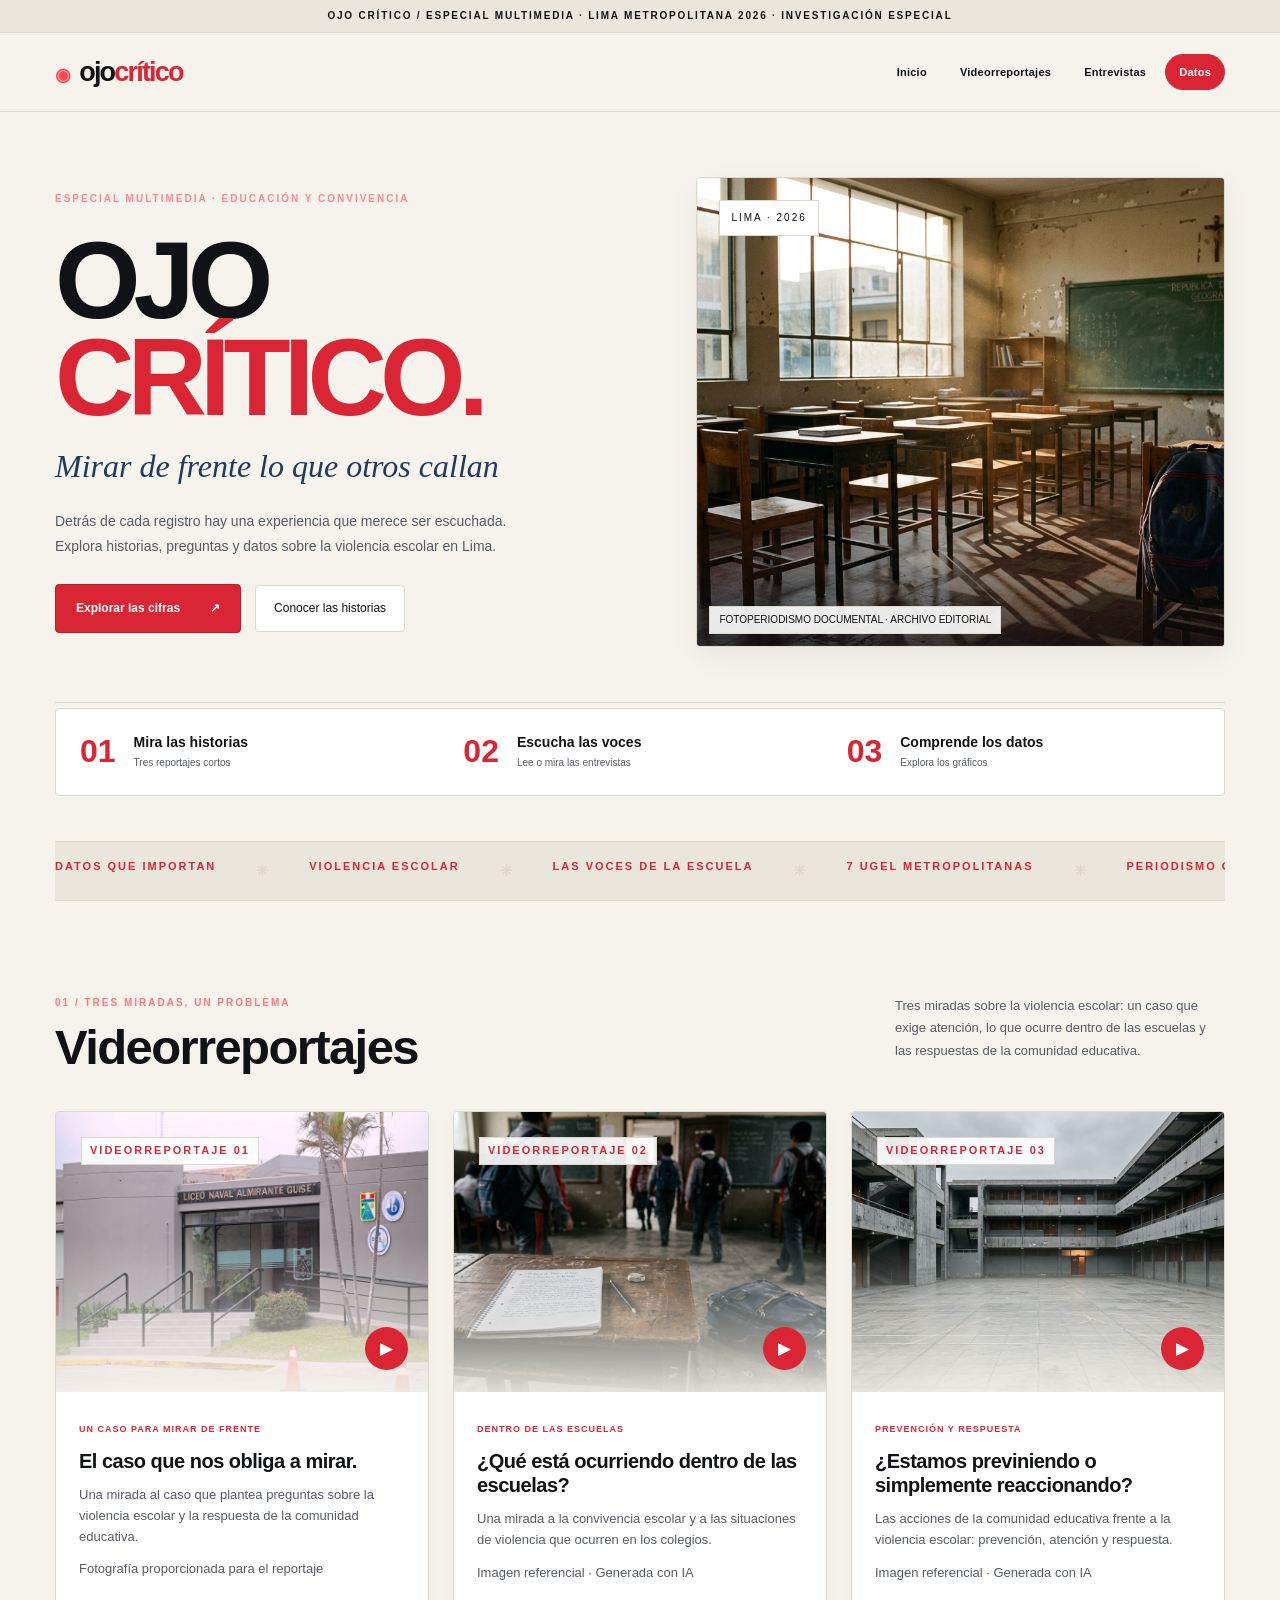
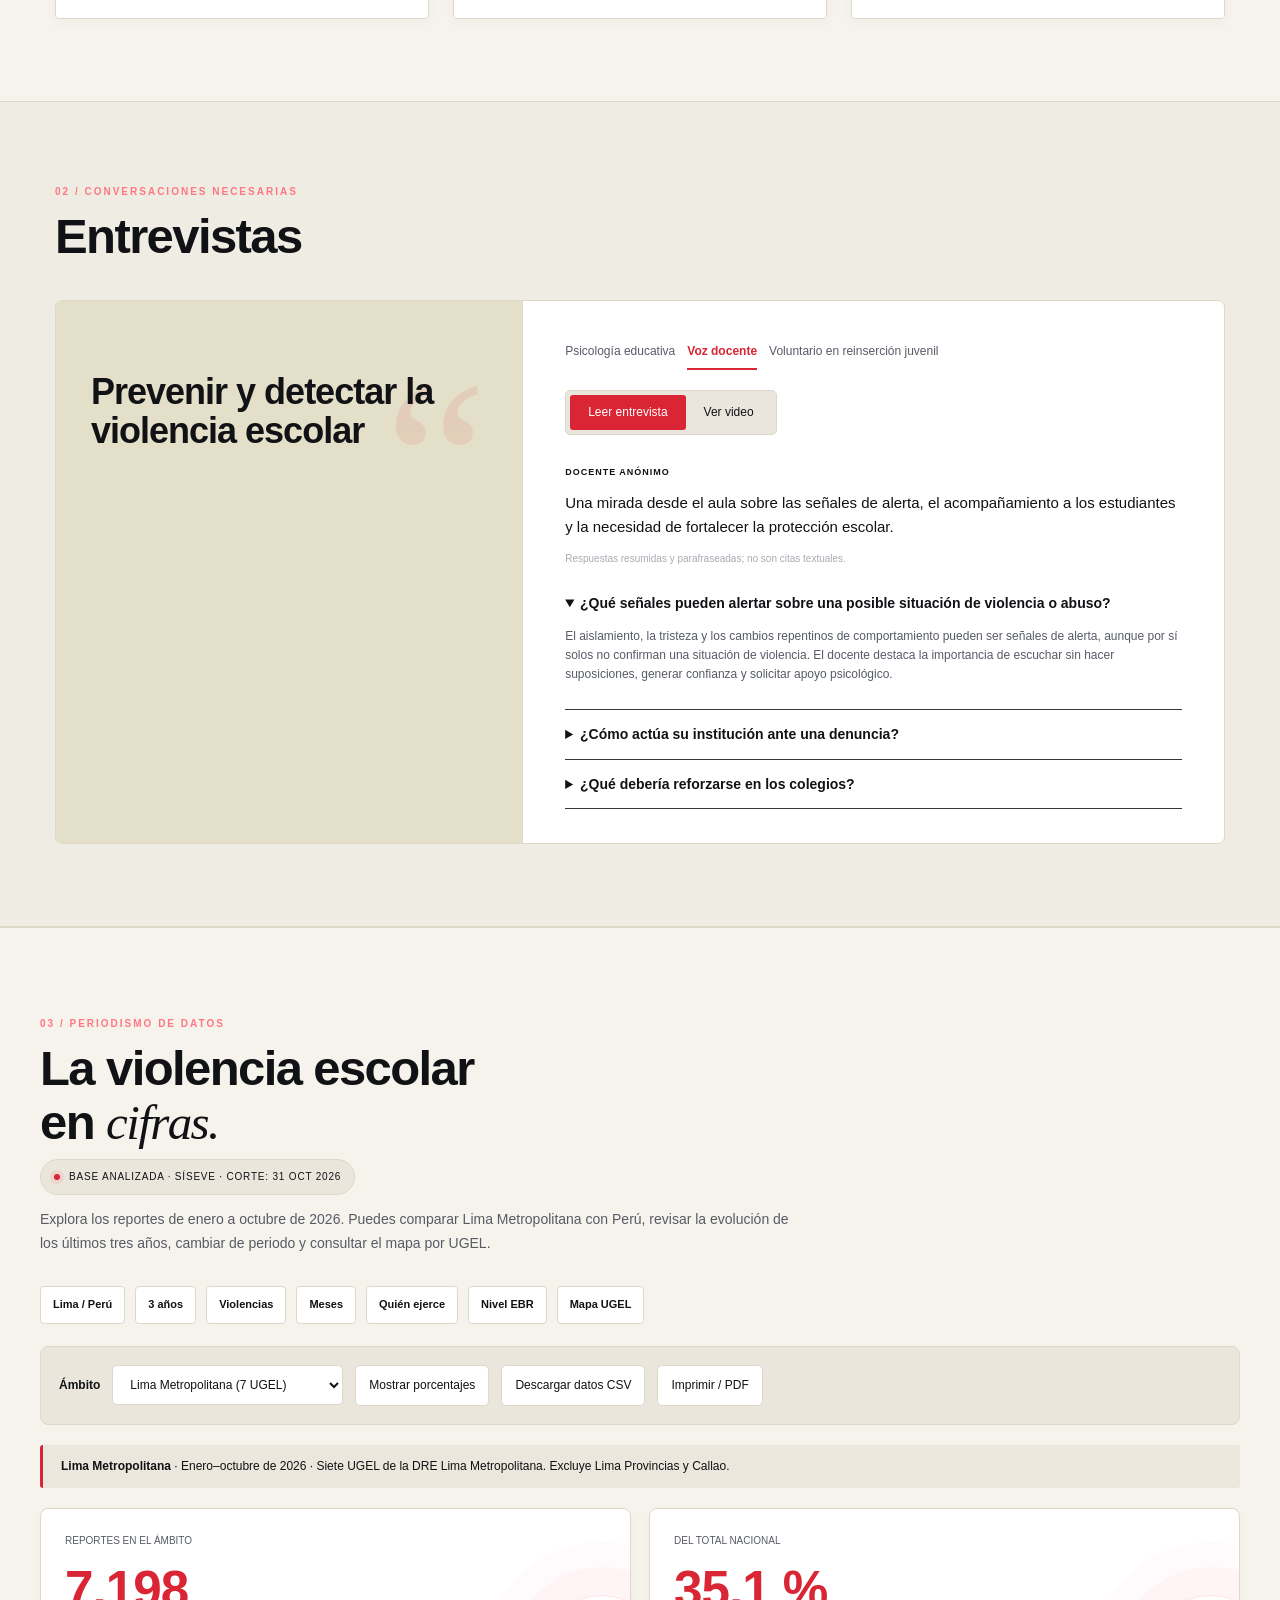
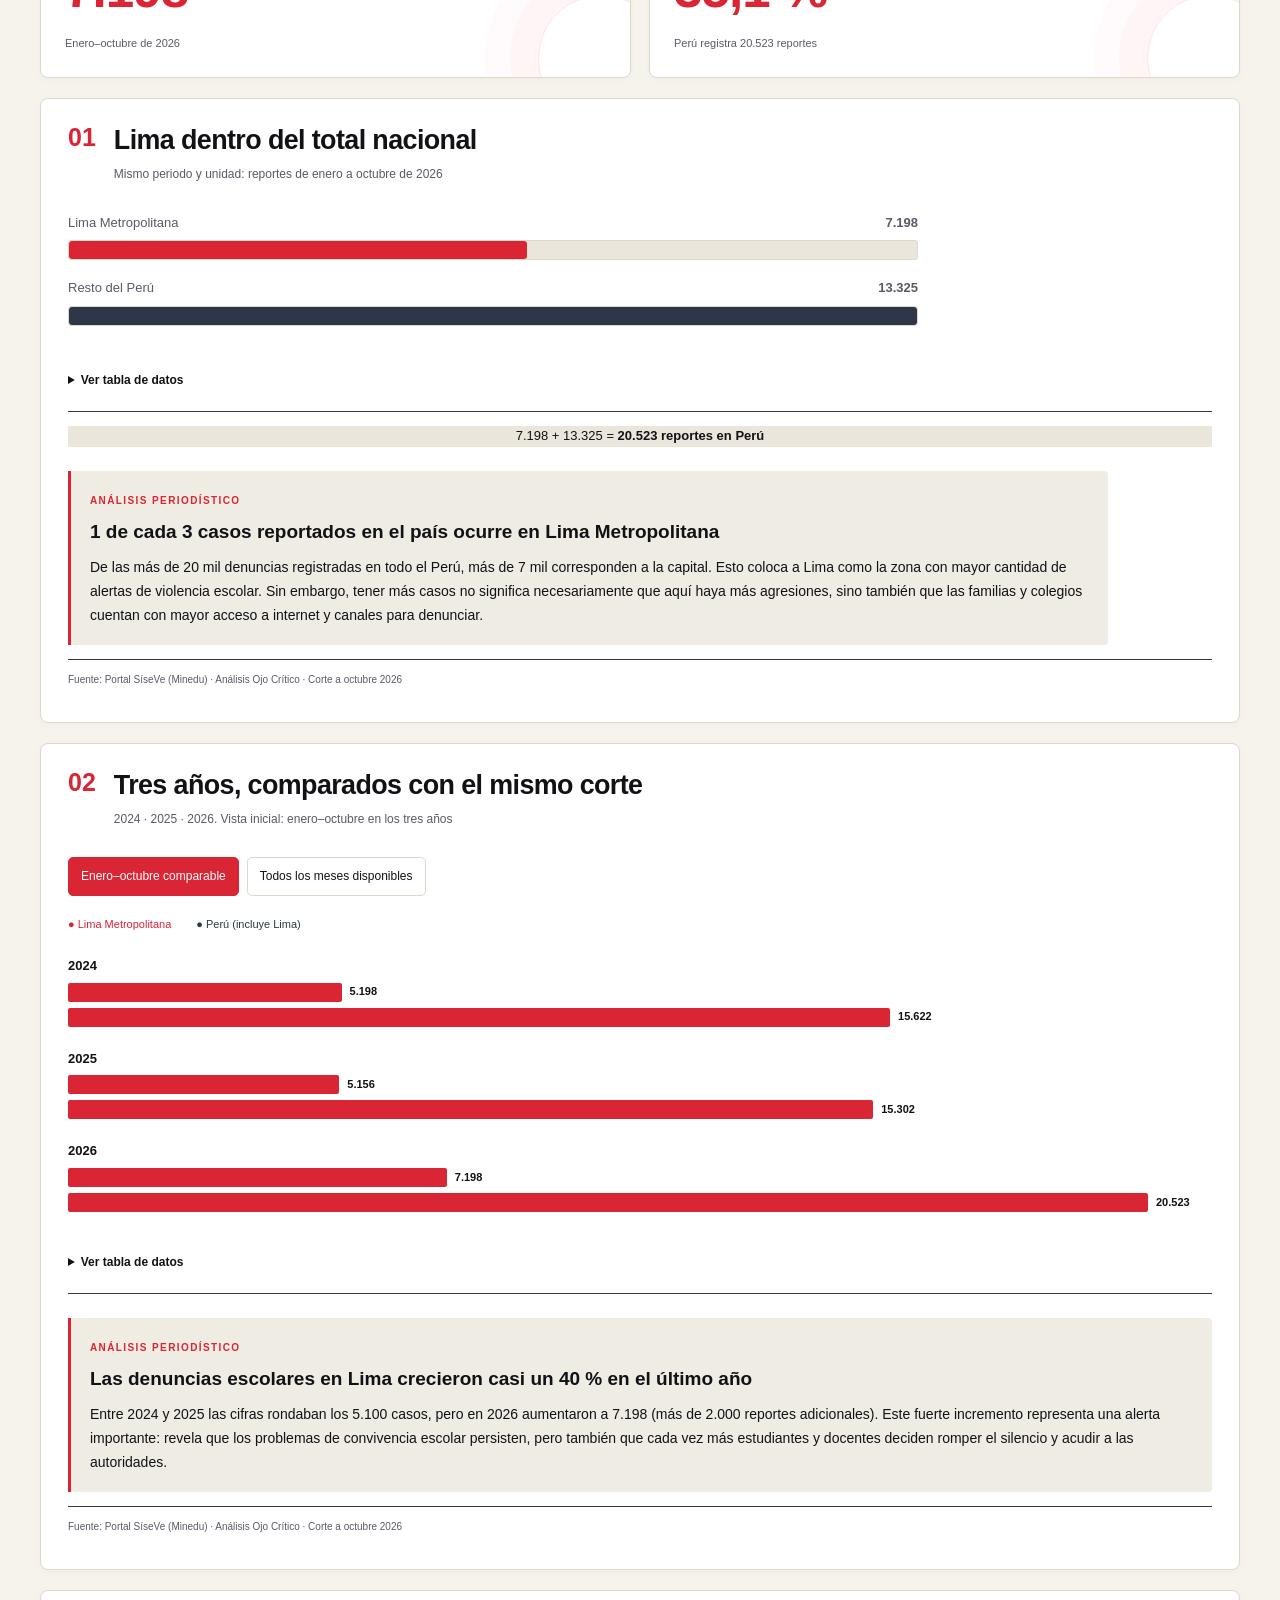
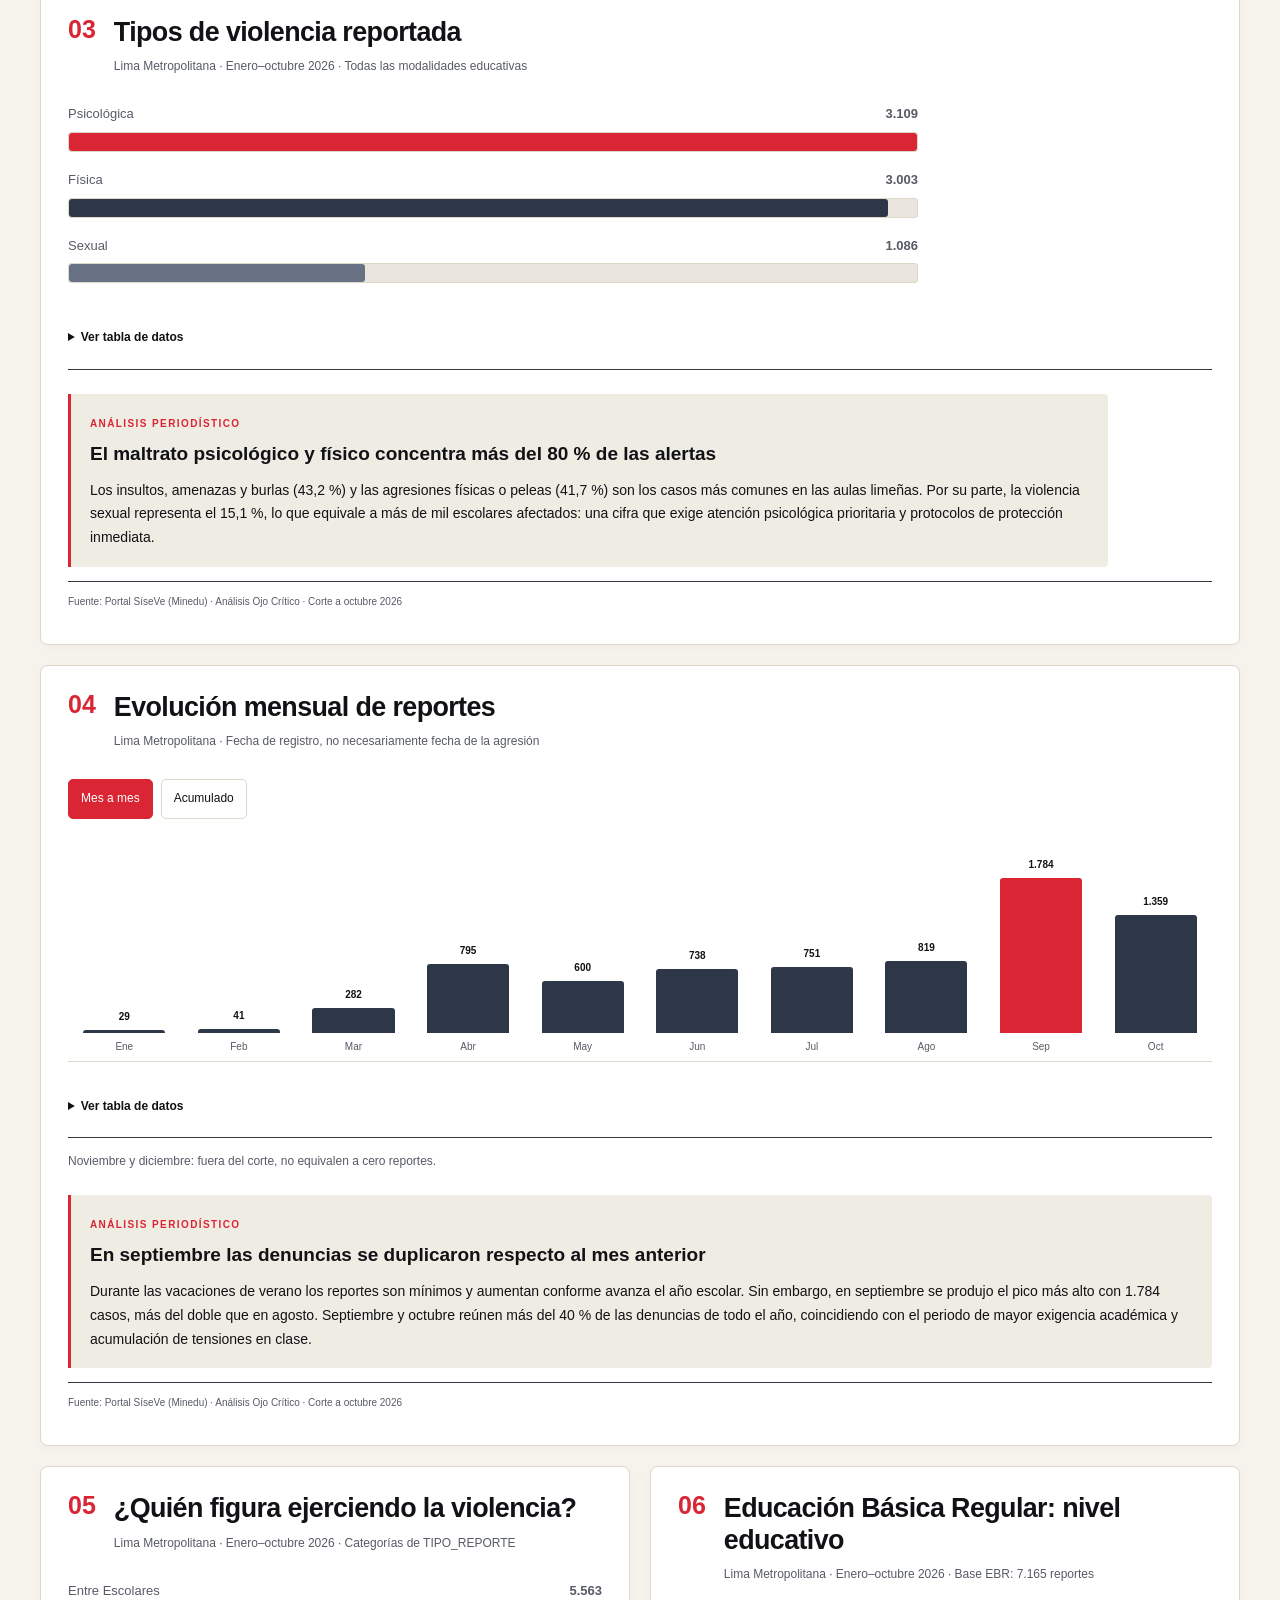
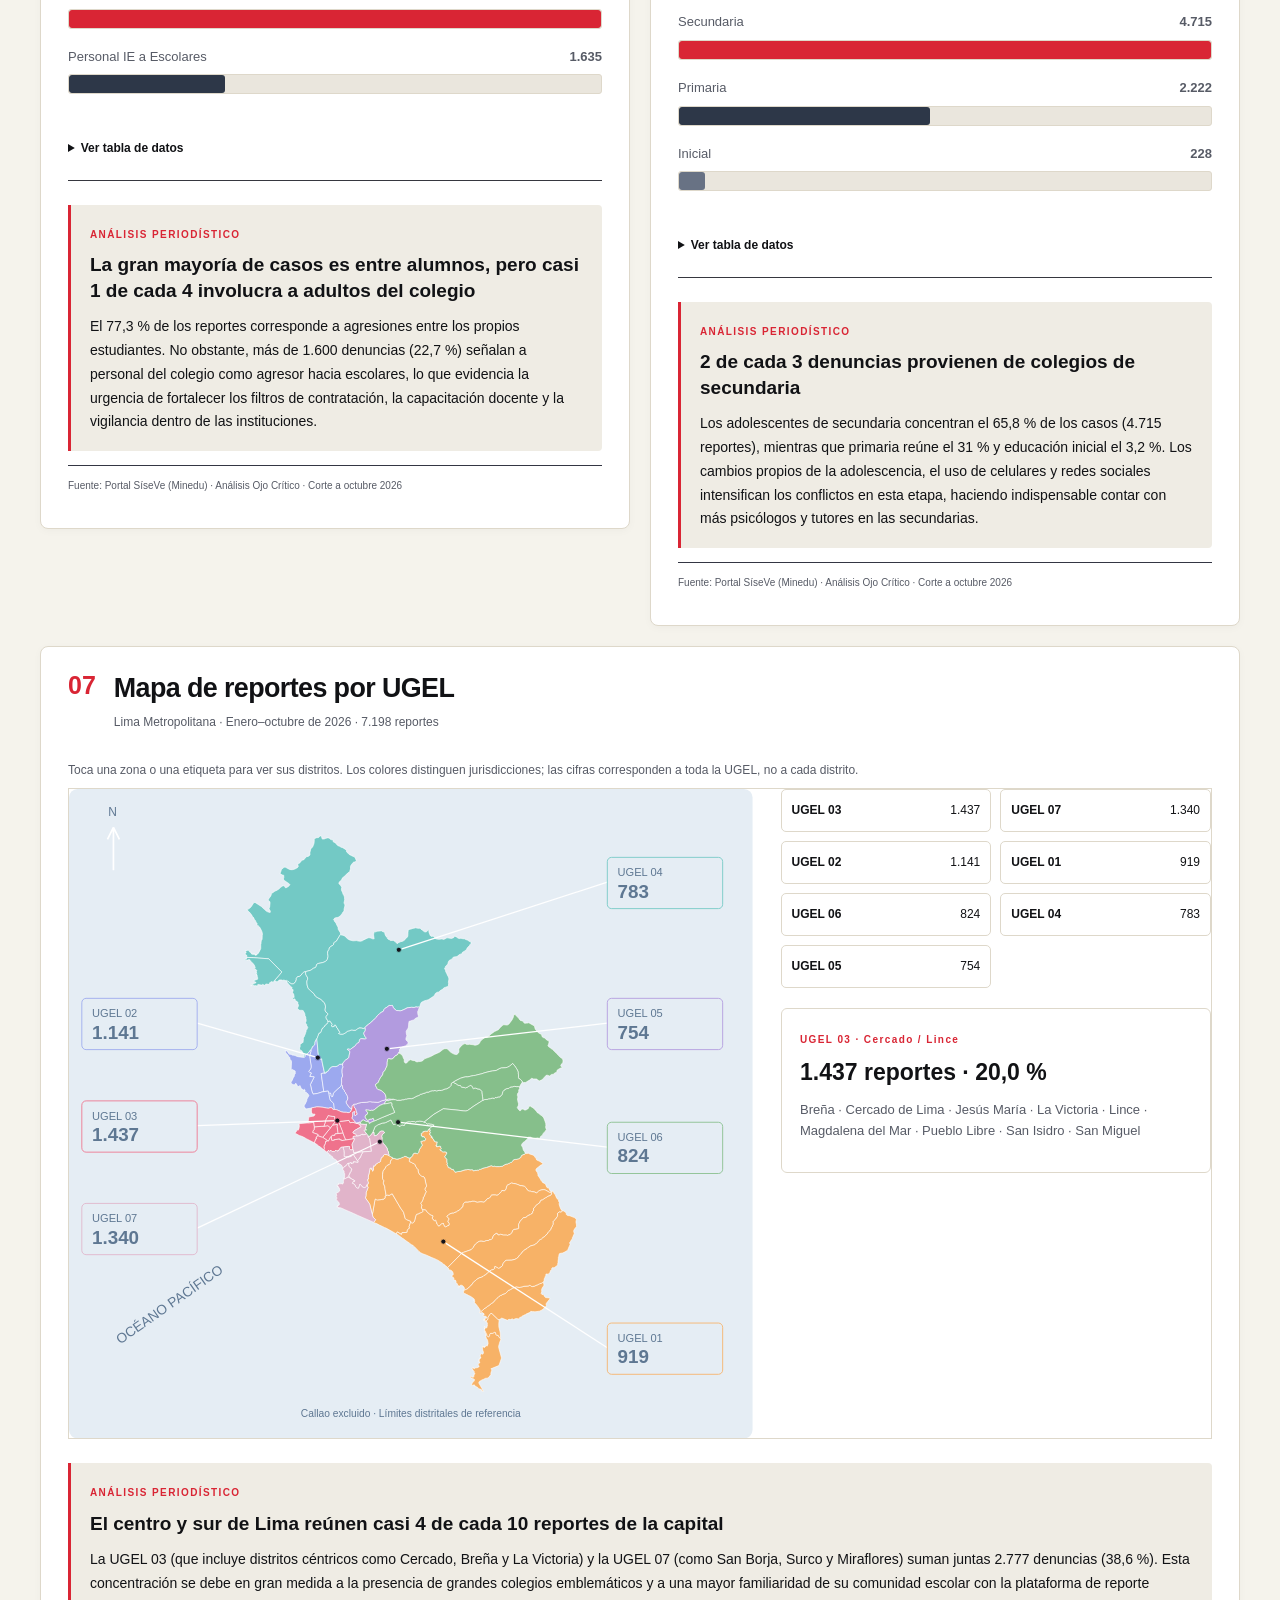
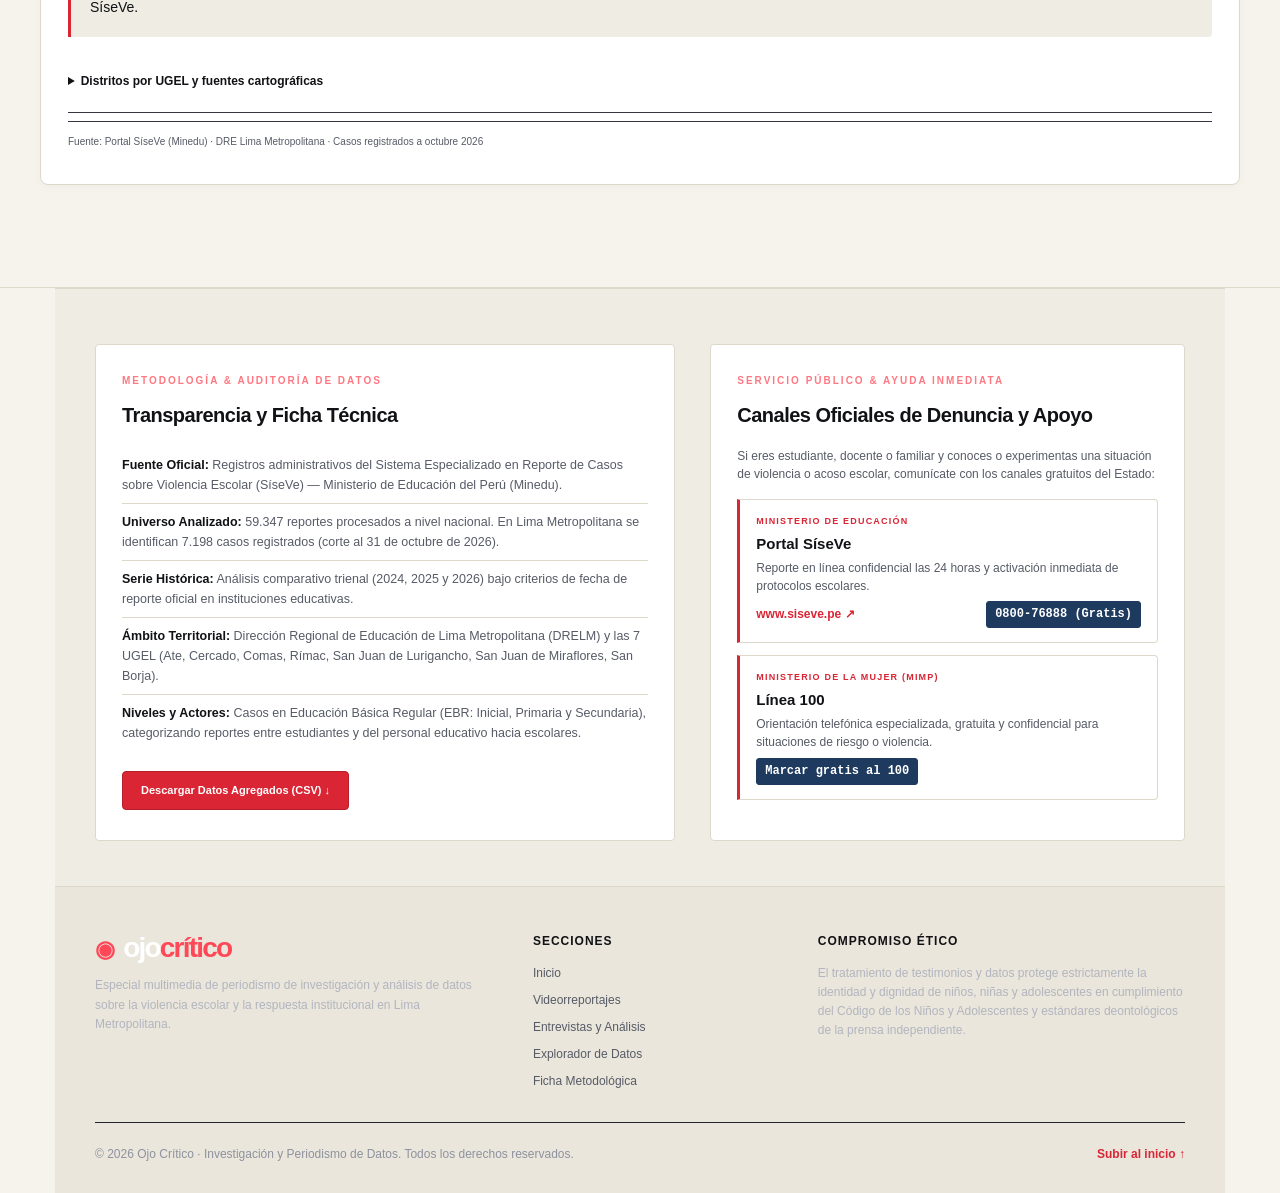
==== commit 18d9c69b: "Publica resúmenes de entrevistas al docente y voluntario; deja psicóloga pendiente" ====
--- a/index.html
+++ b/index.html
@@ -950,7 +950,7 @@
 <article class="film reveal"><div class="poster"><img alt="Fachada del Liceo Naval Almirante Guise." class="scene-photo" decoding="async" loading="lazy" height="1200" src="img/reportaje-caso-guise.jpg" width="1800"/><span class="num">VIDEORREPORTAJE 01</span><button aria-label="Ver introducción: El caso que nos obliga a mirar." class="play" data-story="0">▶</button></div><div class="film-body"><span class="tag">Un caso para mirar de frente</span><h3>El caso que nos obliga a mirar.</h3><p>Una mirada al caso que plantea preguntas sobre la violencia escolar y la respuesta de la comunidad educativa.</p><p class="mini">Fotografía proporcionada para el reportaje</p></div></article>
 <article class="film reveal"><div class="poster"><img alt="Imagen referencial de un aula y estudiantes, generada con IA." class="scene-photo" decoding="async" loading="lazy" height="768" src="img/reportaje-aula.jpg" width="1376"/><span class="num">VIDEORREPORTAJE 02</span><button aria-label="Ver introducción: ¿Qué está ocurriendo dentro de las escuelas?" class="play" data-story="1">▶</button></div><div class="film-body"><span class="tag">Dentro de las escuelas</span><h3>¿Qué está ocurriendo dentro de las escuelas?</h3><p>Una mirada a la convivencia escolar y a las situaciones de violencia que ocurren en los colegios.</p><p class="mini">Imagen referencial · Generada con IA</p></div></article>
 <article class="film reveal"><div class="poster"><img alt="Imagen referencial de un patio escolar, generada con IA." class="scene-photo" decoding="async" loading="lazy" height="768" src="img/reportaje-institucional.jpg" width="1376"/><span class="num">VIDEORREPORTAJE 03</span><button aria-label="Ver introducción: ¿Estamos previniendo o simplemente reaccionando?" class="play" data-story="2">▶</button></div><div class="film-body"><span class="tag">Prevención y respuesta</span><h3>¿Estamos previniendo o simplemente reaccionando?</h3><p>Las acciones de la comunidad educativa frente a la violencia escolar: prevención, atención y respuesta.</p><p class="mini">Imagen referencial · Generada con IA</p></div></article></div></section></div>
-<section class="interview-section section" id="entrevistas"><div class="wrap"><div class="section-top reveal"><div><div class="eyebrow">02 / Conversaciones necesarias</div><h2>Entrevistas</h2></div></div><div class="interview reveal"><div class="interview-art"><div aria-hidden="true" class="quote">“</div><h3 id="interview-title">Comprender lo que ocurre.</h3></div><div class="interview-main"><div aria-label="Perfil de entrevista" class="person-tabs"><button aria-pressed="true" data-person="0">Psicología educativa</button><button aria-pressed="false" data-person="1">Voz docente</button><button aria-pressed="false" data-person="2">Voluntario en reinserción juvenil</button></div><div aria-label="Formato de entrevista" class="format"><button aria-pressed="true" data-format="text">Leer entrevista</button><button aria-pressed="false" data-format="video">Ver video</button></div><div id="interview-content"></div></div></div></div></section>
+<section class="interview-section section" id="entrevistas"><div class="wrap"><div class="section-top reveal"><div><div class="eyebrow">02 / Conversaciones necesarias</div><h2>Entrevistas</h2></div></div><div class="interview reveal"><div class="interview-art"><div aria-hidden="true" class="quote">“</div><h3 id="interview-title">Prevenir y detectar la violencia escolar</h3></div><div class="interview-main"><div aria-label="Perfil de entrevista" class="person-tabs"><button aria-pressed="false" data-person="0">Psicología educativa</button><button aria-pressed="true" data-person="1">Voz docente</button><button aria-pressed="false" data-person="2">Voluntario en reinserción juvenil</button></div><div aria-label="Formato de entrevista" class="format"><button aria-pressed="true" data-format="text">Leer entrevista</button><button aria-pressed="false" data-format="video">Ver video</button></div><div id="interview-content"></div></div></div></div></section>
 <section class="data" id="datos"><div class="wrap"><div class="section-top reveal"><div><div class="eyebrow">03 / PERIODISMO DE DATOS</div><h2>La violencia escolar<br/>en <em>cifras.</em></h2></div></div><span class="source-chip">BASE ANALIZADA · SÍSEVE · CORTE: 31 OCT 2026</span><p class="data-intro reveal">Explora los reportes de enero a octubre de 2026. Puedes comparar Lima Metropolitana con Perú, revisar la evolución de los últimos tres años, cambiar de periodo y consultar el mapa por UGEL.</p><nav aria-label="Ir a un gráfico" class="data-index"><a href="#g1">Lima / Perú</a><a href="#g2">3 años</a><a href="#g3">Violencias</a><a href="#g4">Meses</a><a href="#g5">Quién ejerce</a><a href="#g6">Nivel EBR</a><a href="#g7">Mapa UGEL</a></nav><div id="dataExplorer"><div class="toolbar"><label for="scope">Ámbito</label><select id="scope"><option value="metropolitana">Lima Metropolitana (7 UGEL)</option><option value="departamento">Departamento de Lima (16 UGEL)</option></select><button aria-pressed="false" id="units">Mostrar porcentajes</button><button id="csv">Descargar datos CSV</button><button id="print">Imprimir / PDF</button></div><div id="content"><div class="scope-note"><strong>Lima Metropolitana</strong> · Enero–octubre de 2026 · Siete UGEL de la DRE Lima Metropolitana. Excluye Lima Provincias y Callao.</div><div class="kpis"><div><small>REPORTES EN EL ÁMBITO</small><strong>7.198</strong><span>Enero–octubre de 2026</span></div><div><small>DEL TOTAL NACIONAL</small><strong>35,1 %</strong><span>Perú registra 20.523 reportes</span></div></div><section class="card" id="g1"><div class="sectionhead"><span class="index">01</span><div><h2>Lima dentro del total nacional</h2><p class="sub">Mismo periodo y unidad: reportes de enero a octubre de 2026</p></div></div><div class="bars"><div aria-label="Lima Metropolitana: 7.198 reportes; 35,1 %" class="baritem" tabindex="0"><div class="barhead"><span>Lima Metropolitana</span><strong class="val" data-count="7.198" data-percent="35,1 %">7.198</strong></div><div class="track"><span style="width:54.01876%;background:#ff6578"></span></div><div class="tip">7.198 reportes · 35,1 % de 20.523</div></div><div aria-label="Resto del Perú: 13.325 reportes; 64,9 %" class="baritem" tabindex="0"><div class="barhead"><span>Resto del Perú</span><strong class="val" data-count="13.325" data-percent="64,9 %">13.325</strong></div><div class="track"><span style="width:100.00000%;background:#cf94a4"></span></div><div class="tip">13.325 reportes · 64,9 % de 20.523</div></div></div><details class="table"><summary>Ver tabla de datos</summary><div class="scroll"><table><thead><tr><th>Categoría</th><th>Reportes</th><th>Porcentaje</th></tr></thead><tbody><tr><td>Lima Metropolitana</td><td>7.198</td><td>35,1 %</td></tr><tr><td>Resto del Perú</td><td>13.325</td><td>64,9 %</td></tr></tbody></table></div></details><div class="equation">7.198 + 13.325 = <strong>20.523 reportes en Perú</strong></div><div class="analysis"><span class="label">ANÁLISIS PERIODÍSTICO</span><h3>1 de cada 3 casos reportados en el país ocurre en Lima Metropolitana</h3><p>De las más de 20 mil denuncias registradas en todo el Perú, más de 7 mil corresponden a la capital. Esto coloca a Lima como la zona con mayor cantidad de alertas de violencia escolar. Sin embargo, tener más casos no significa necesariamente que aquí haya más agresiones, sino también que las familias y colegios cuentan con mayor acceso a internet y canales para denunciar.</p></div><p class="source">Fuente: Portal SíseVe (Minedu) · Análisis Ojo Crítico · Corte a octubre 2026</p></section><section class="card" id="g2"><div class="sectionhead"><span class="index">02</span><div><h2>Tres años, comparados con el mismo corte</h2><p class="sub">2024 · 2025 · 2026. Vista inicial: enero–octubre en los tres años</p></div></div><div class="tabs"><button class="active" data-period="same">Enero–octubre comparable</button><button data-period="full">Todos los meses disponibles</button></div><div class="period-same"><div class="year-chart"><div class="legend"><span>● Lima Metropolitana</span><span>● Perú (incluye Lima)</span></div><div class="year"><strong>2024</strong><div class="pair"><div style="width:25.3277%;background:#ff6578"></div><b>5.198</b></div><div class="pair"><div style="width:76.1195%;background:#93aace"></div><b>15.622</b></div></div><div class="year"><strong>2025</strong><div class="pair"><div style="width:25.1230%;background:#ff6578"></div><b>5.156</b></div><div class="pair"><div style="width:74.5602%;background:#93aace"></div><b>15.302</b></div></div><div class="year"><strong>2026</strong><div class="pair"><div style="width:35.0728%;background:#ff6578"></div><b>7.198</b></div><div class="pair"><div style="width:100.0000%;background:#93aace"></div><b>20.523</b></div></div></div><details class="table"><summary>Ver tabla de datos</summary><div class="scroll"><table><thead><tr><th>Año</th><th>Lima Metropolitana</th><th>Perú</th></tr></thead><tbody><tr><td>2024</td><td>5.198</td><td>15.622</td></tr><tr><td>2025</td><td>5.156</td><td>15.302</td></tr><tr><td>2026</td><td>7.198</td><td>20.523</td></tr></tbody></table></div></details></div><div class="period-full" hidden=""><p class="warning">2024 y 2025: enero–diciembre. 2026: enero–octubre. No representan periodos de igual duración.</p><div class="year-chart"><div class="legend"><span>● Lima Metropolitana</span><span>● Perú (incluye Lima)</span></div><div class="year"><strong>2024</strong><div class="pair"><div style="width:31.3404%;background:#ff6578"></div><b>6.432</b></div><div class="pair"><div style="width:94.0262%;background:#93aace"></div><b>19.297</b></div></div><div class="year"><strong>2025</strong><div class="pair"><div style="width:31.7790%;background:#ff6578"></div><b>6.522</b></div><div class="pair"><div style="width:95.1469%;background:#93aace"></div><b>19.527</b></div></div><div class="year"><strong>2026</strong><div class="pair"><div style="width:35.0728%;background:#ff6578"></div><b>7.198</b></div><div class="pair"><div style="width:100.0000%;background:#93aace"></div><b>20.523</b></div></div></div><details class="table"><summary>Ver tabla de datos</summary><div class="scroll"><table><thead><tr><th>Año</th><th>Lima Metropolitana</th><th>Perú</th></tr></thead><tbody><tr><td>2024</td><td>6.432</td><td>19.297</td></tr><tr><td>2025</td><td>6.522</td><td>19.527</td></tr><tr><td>2026</td><td>7.198</td><td>20.523</td></tr></tbody></table></div></details></div><div class="analysis"><span class="label">ANÁLISIS PERIODÍSTICO</span><h3>Las denuncias escolares en Lima crecieron casi un 40 % en el último año</h3><p>Entre 2024 y 2025 las cifras rondaban los 5.100 casos, pero en 2026 aumentaron a 7.198 (más de 2.000 reportes adicionales). Este fuerte incremento representa una alerta importante: revela que los problemas de convivencia escolar persisten, pero también que cada vez más estudiantes y docentes deciden romper el silencio y acudir a las autoridades.</p></div><p class="source">Fuente: Portal SíseVe (Minedu) · Análisis Ojo Crítico · Corte a octubre 2026</p></section><section class="card" id="g3"><div class="sectionhead"><span class="index">03</span><div><h2>Tipos de violencia reportada</h2><p class="sub">Lima Metropolitana · Enero–octubre 2026 · Todas las modalidades educativas</p></div></div><div class="bars"><div aria-label="Psicológica: 3.109 reportes; 43,2 %" class="baritem" tabindex="0"><div class="barhead"><span>Psicológica</span><strong class="val" data-count="3.109" data-percent="43,2 %">3.109</strong></div><div class="track"><span style="width:100.00000%;background:#ff6578"></span></div><div class="tip">3.109 reportes · 43,2 % de 7.198</div></div><div aria-label="Física: 3.003 reportes; 41,7 %" class="baritem" tabindex="0"><div class="barhead"><span>Física</span><strong class="val" data-count="3.003" data-percent="41,7 %">3.003</strong></div><div class="track"><span style="width:96.59054%;background:#cf94a4"></span></div><div class="tip">3.003 reportes · 41,7 % de 7.198</div></div><div aria-label="Sexual: 1.086 reportes; 15,1 %" class="baritem" tabindex="0"><div class="barhead"><span>Sexual</span><strong class="val" data-count="1.086" data-percent="15,1 %">1.086</strong></div><div class="track"><span style="width:34.93085%;background:#a5b5d7"></span></div><div class="tip">1.086 reportes · 15,1 % de 7.198</div></div></div><details class="table"><summary>Ver tabla de datos</summary><div class="scroll"><table><thead><tr><th>Categoría</th><th>Reportes</th><th>Porcentaje</th></tr></thead><tbody><tr><td>Psicológica</td><td>3.109</td><td>43,2 %</td></tr><tr><td>Física</td><td>3.003</td><td>41,7 %</td></tr><tr><td>Sexual</td><td>1.086</td><td>15,1 %</td></tr></tbody></table></div></details><div class="analysis"><span class="label">ANÁLISIS PERIODÍSTICO</span><h3>El maltrato psicológico y físico concentra más del 80 % de las alertas</h3><p>Los insultos, amenazas y burlas (43,2 %) y las agresiones físicas o peleas (41,7 %) son los casos más comunes en las aulas limeñas. Por su parte, la violencia sexual representa el 15,1 %, lo que equivale a más de mil escolares afectados: una cifra que exige atención psicológica prioritaria y protocolos de protección inmediata.</p></div><p class="source">Fuente: Portal SíseVe (Minedu) · Análisis Ojo Crítico · Corte a octubre 2026</p></section><section class="card" id="g4"><div class="sectionhead"><span class="index">04</span><div><h2>Evolución mensual de reportes</h2><p class="sub">Lima Metropolitana · Fecha de registro, no necesariamente fecha de la agresión</p></div></div><div class="tabs"><button class="active" data-month="single">Mes a mes</button><button data-month="acc">Acumulado</button></div><div class="month-single"><div aria-label="Reportes mensuales de enero a octubre" class="monthly" role="img"><div class="columns"><div class="col" tabindex="0" title="Enero: 29 reportes"><b>29</b><span style="height:2.520px"></span><small>Ene</small></div><div class="col" tabindex="0" title="Febrero: 41 reportes"><b>41</b><span style="height:3.562px"></span><small>Feb</small></div><div class="col" tabindex="0" title="Marzo: 282 reportes"><b>282</b><span style="height:24.501px"></span><small>Mar</small></div><div class="col" tabindex="0" title="Abril: 795 reportes"><b>795</b><span style="height:69.072px"></span><small>Abr</small></div><div class="col" tabindex="0" title="Mayo: 600 reportes"><b>600</b><span style="height:52.130px"></span><small>May</small></div><div class="col" tabindex="0" title="Junio: 738 reportes"><b>738</b><span style="height:64.120px"></span><small>Jun</small></div><div class="col" tabindex="0" title="Julio: 751 reportes"><b>751</b><span style="height:65.249px"></span><small>Jul</small></div><div class="col" tabindex="0" title="Agosto: 819 reportes"><b>819</b><span style="height:71.158px"></span><small>Ago</small></div><div class="col" tabindex="0" title="Septiembre: 1.784 reportes"><b>1.784</b><span style="height:155.000px"></span><small>Sep</small></div><div class="col" tabindex="0" title="Octubre: 1.359 reportes"><b>1.359</b><span style="height:118.075px"></span><small>Oct</small></div></div></div><details class="table"><summary>Ver tabla de datos</summary><div class="scroll"><table><thead><tr><th>Mes</th><th>Reportes</th></tr></thead><tbody><tr><td>Enero</td><td>29</td></tr><tr><td>Febrero</td><td>41</td></tr><tr><td>Marzo</td><td>282</td></tr><tr><td>Abril</td><td>795</td></tr><tr><td>Mayo</td><td>600</td></tr><tr><td>Junio</td><td>738</td></tr><tr><td>Julio</td><td>751</td></tr><tr><td>Agosto</td><td>819</td></tr><tr><td>Septiembre</td><td>1.784</td></tr><tr><td>Octubre</td><td>1.359</td></tr></tbody></table></div></details></div><div class="month-acc" hidden=""><div aria-label="Acumulado de enero a octubre" class="monthly" role="img"><div class="columns"><div class="col" tabindex="0" title="Enero: 29 reportes"><b>29</b><span style="height:0.624px"></span><small>Ene</small></div><div class="col" tabindex="0" title="Febrero: 70 reportes"><b>70</b><span style="height:1.507px"></span><small>Feb</small></div><div class="col" tabindex="0" title="Marzo: 352 reportes"><b>352</b><span style="height:7.580px"></span><small>Mar</small></div><div class="col" tabindex="0" title="Abril: 1.147 reportes"><b>1.147</b><span style="height:24.699px"></span><small>Abr</small></div><div class="col" tabindex="0" title="Mayo: 1.747 reportes"><b>1.747</b><span style="height:37.619px"></span><small>May</small></div><div class="col" tabindex="0" title="Junio: 2.485 reportes"><b>2.485</b><span style="height:53.511px"></span><small>Jun</small></div><div class="col" tabindex="0" title="Julio: 3.236 reportes"><b>3.236</b><span style="height:69.683px"></span><small>Jul</small></div><div class="col" tabindex="0" title="Agosto: 4.055 reportes"><b>4.055</b><span style="height:87.319px"></span><small>Ago</small></div><div class="col" tabindex="0" title="Septiembre: 5.839 reportes"><b>5.839</b><span style="height:125.736px"></span><small>Sep</small></div><div class="col" tabindex="0" title="Octubre: 7.198 reportes"><b>7.198</b><span style="height:155.000px"></span><small>Oct</small></div></div></div><details class="table"><summary>Ver tabla de datos</summary><div class="scroll"><table><thead><tr><th>Mes</th><th>Acumulado</th></tr></thead><tbody><tr><td>Enero</td><td>29</td></tr><tr><td>Febrero</td><td>70</td></tr><tr><td>Marzo</td><td>352</td></tr><tr><td>Abril</td><td>1.147</td></tr><tr><td>Mayo</td><td>1.747</td></tr><tr><td>Junio</td><td>2.485</td></tr><tr><td>Julio</td><td>3.236</td></tr><tr><td>Agosto</td><td>4.055</td></tr><tr><td>Septiembre</td><td>5.839</td></tr><tr><td>Octubre</td><td>7.198</td></tr></tbody></table></div></details></div><p class="sub">Noviembre y diciembre: fuera del corte, no equivalen a cero reportes.</p><div class="analysis"><span class="label">ANÁLISIS PERIODÍSTICO</span><h3>En septiembre las denuncias se duplicaron respecto al mes anterior</h3><p>Durante las vacaciones de verano los reportes son mínimos y aumentan conforme avanza el año escolar. Sin embargo, en septiembre se produjo el pico más alto con 1.784 casos, más del doble que en agosto. Septiembre y octubre reúnen más del 40 % de las denuncias de todo el año, coincidiendo con el periodo de mayor exigencia académica y acumulación de tensiones en clase.</p></div><p class="source">Fuente: Portal SíseVe (Minedu) · Análisis Ojo Crítico · Corte a octubre 2026</p></section><section class="card" id="g5"><div class="sectionhead"><span class="index">05</span><div><h2>¿Quién figura ejerciendo la violencia?</h2><p class="sub">Lima Metropolitana · Enero–octubre 2026 · Categorías de TIPO_REPORTE</p></div></div><div class="bars"><div aria-label="Entre Escolares: 5.563 reportes; 77,3 %" class="baritem" tabindex="0"><div class="barhead"><span>Entre Escolares</span><strong class="val" data-count="5.563" data-percent="77,3 %">5.563</strong></div><div class="track"><span style="width:100.00000%;background:#ff6578"></span></div><div class="tip">5.563 reportes · 77,3 % de 7.198</div></div><div aria-label="Personal IE a Escolares: 1.635 reportes; 22,7 %" class="baritem" tabindex="0"><div class="barhead"><span>Personal IE a Escolares</span><strong class="val" data-count="1.635" data-percent="22,7 %">1.635</strong></div><div class="track"><span style="width:29.39062%;background:#cf94a4"></span></div><div class="tip">1.635 reportes · 22,7 % de 7.198</div></div></div><details class="table"><summary>Ver tabla de datos</summary><div class="scroll"><table><thead><tr><th>Categoría</th><th>Reportes</th><th>Porcentaje</th></tr></thead><tbody><tr><td>Entre Escolares</td><td>5.563</td><td>77,3 %</td></tr><tr><td>Personal IE a Escolares</td><td>1.635</td><td>22,7 %</td></tr></tbody></table></div></details><div class="analysis"><span class="label">ANÁLISIS PERIODÍSTICO</span><h3>La gran mayoría de casos es entre alumnos, pero casi 1 de cada 4 involucra a adultos del colegio</h3><p>El 77,3 % de los reportes corresponde a agresiones entre los propios estudiantes. No obstante, más de 1.600 denuncias (22,7 %) señalan a personal del colegio como agresor hacia escolares, lo que evidencia la urgencia de fortalecer los filtros de contratación, la capacitación docente y la vigilancia dentro de las instituciones.</p></div><p class="source">Fuente: Portal SíseVe (Minedu) · Análisis Ojo Crítico · Corte a octubre 2026</p></section><section class="card" id="g6"><div class="sectionhead"><span class="index">06</span><div><h2>Educación Básica Regular: nivel educativo</h2><p class="sub">Lima Metropolitana · Enero–octubre 2026 · Base EBR: 7.165 reportes</p></div></div><div class="bars"><div aria-label="Secundaria: 4.715 reportes; 65,8 %" class="baritem" tabindex="0"><div class="barhead"><span>Secundaria</span><strong class="val" data-count="4.715" data-percent="65,8 %">4.715</strong></div><div class="track"><span style="width:100.00000%;background:#ff6578"></span></div><div class="tip">4.715 reportes · 65,8 % de 7.165</div></div><div aria-label="Primaria: 2.222 reportes; 31,0 %" class="baritem" tabindex="0"><div class="barhead"><span>Primaria</span><strong class="val" data-count="2.222" data-percent="31,0 %">2.222</strong></div><div class="track"><span style="width:47.12619%;background:#cf94a4"></span></div><div class="tip">2.222 reportes · 31,0 % de 7.165</div></div><div aria-label="Inicial: 228 reportes; 3,2 %" class="baritem" tabindex="0"><div class="barhead"><span>Inicial</span><strong class="val" data-count="228" data-percent="3,2 %">228</strong></div><div class="track"><span style="width:4.83563%;background:#a5b5d7"></span></div><div class="tip">228 reportes · 3,2 % de 7.165</div></div></div><details class="table"><summary>Ver tabla de datos</summary><div class="scroll"><table><thead><tr><th>Categoría</th><th>Reportes</th><th>Porcentaje</th></tr></thead><tbody><tr><td>Secundaria</td><td>4.715</td><td>65,8 %</td></tr><tr><td>Primaria</td><td>2.222</td><td>31,0 %</td></tr><tr><td>Inicial</td><td>228</td><td>3,2 %</td></tr></tbody></table></div></details><div class="analysis"><span class="label">ANÁLISIS PERIODÍSTICO</span><h3>2 de cada 3 denuncias provienen de colegios de secundaria</h3><p>Los adolescentes de secundaria concentran el 65,8 % de los casos (4.715 reportes), mientras que primaria reúne el 31 % y educación inicial el 3,2 %. Los cambios propios de la adolescencia, el uso de celulares y redes sociales intensifican los conflictos en esta etapa, haciendo indispensable contar con más psicólogos y tutores en las secundarias.</p></div><p class="source">Fuente: Portal SíseVe (Minedu) · Análisis Ojo Crítico · Corte a octubre 2026</p></section><section class="card" id="g7"><div class="sectionhead"><span class="index">07</span><div><h2>Mapa de reportes por UGEL</h2><p class="sub">Lima Metropolitana · Enero–octubre de 2026 · 7.198 reportes</p></div></div><p class="sub">Toca una zona o una etiqueta para ver sus distritos. Los colores distinguen jurisdicciones; las cifras corresponden a toda la UGEL, no a cada distrito.</p><div class="map-layout"><div><svg aria-label="Mapa de los 43 distritos de Lima Metropolitana agrupados en siete UGEL" class="ugelmap" viewbox="0 0 800 760"><rect fill="#121f2d" height="760" rx="10" width="800"></rect><text fill="#8eabc1" font-size="16" transform="rotate(-35 60 650)" x="60" y="650">OCÉANO PACÍFICO</text><path d="M52 95V45L45 59M52 45L59 59" fill="none" stroke="#c5cfdf" stroke-width="2"></path><text fill="#c5cfdf" font-size="14" x="46" y="32">N</text><g aria-label="UGEL 01: 919 reportes" class="ugel-zone" data-ugel="1" role="button" tabindex="0"><path d="M422.7,398.8L423.1,399.1L422.4,400.1L422.1,400.9L422.6,401.1L422.8,402.0L423.2,402.1L422.6,403.2L422.0,403.5L422.7,405.1L424.0,405.8L424.7,406.6L424.8,406.9L423.9,406.8L423.8,407.5L424.2,407.6L424.1,407.9L425.7,408.1L425.6,409.1L425.8,409.1L426.9,410.7L427.3,410.8L427.3,412.1L428.6,412.8L430.0,412.9L430.4,413.2L431.0,413.0L430.9,413.9L430.6,414.9L430.5,416.0L429.7,417.1L429.8,417.7L430.4,417.3L430.8,417.8L430.0,418.1L430.2,418.5L430.4,418.6L432.0,418.5L433.1,417.9L435.0,418.3L435.0,419.4L435.9,420.6L434.5,422.0L434.3,421.9L434.0,422.3L434.2,422.6L435.6,422.8L436.3,424.0L436.9,424.4L438.4,424.7L440.1,424.6L441.9,425.2L442.1,427.0L441.4,427.6L441.2,428.3L440.0,429.9L439.8,430.7L439.9,431.0L440.8,431.6L442.3,433.5L442.3,436.7L442.9,438.2L442.5,439.7L443.7,441.9L443.8,442.9L444.6,443.3L445.3,443.3L446.3,443.4L447.0,444.5L448.4,445.3L449.7,445.1L450.1,445.6L450.7,446.9L451.4,447.6L451.7,448.2L452.1,448.2L452.1,448.5L454.4,447.8L457.9,447.5L463.5,445.7L465.8,445.5L466.8,445.2L469.7,445.7L471.2,445.5L472.0,445.6L473.0,446.0L473.5,447.0L475.3,446.3L477.0,446.3L478.0,446.0L478.6,446.2L479.2,446.1L479.9,445.5L480.6,445.1L481.3,445.2L484.5,443.8L486.7,443.2L488.6,442.9L490.3,442.2L491.7,441.8L493.8,440.9L494.9,440.9L495.8,441.5L496.9,441.7L497.9,441.3L498.8,441.7L500.0,441.9L503.8,441.9L505.7,441.6L506.8,441.6L507.4,441.4L509.8,439.8L512.0,439.0L513.3,438.8L514.2,438.3L515.4,437.9L516.2,437.3L517.0,437.0L517.7,437.0L518.8,436.0L520.3,433.9L522.1,433.5L524.0,433.4L524.7,433.1L526.3,432.8L526.8,432.3L529.0,431.0L529.0,429.8L529.3,429.2L531.1,428.1L533.5,427.3L534.1,426.3L534.0,426.0L534.7,426.5L535.9,426.6L537.5,426.3L539.0,427.1L541.9,428.0L543.3,428.5L544.9,430.0L545.5,431.1L546.9,432.8L547.2,434.1L548.7,434.9L550.1,435.3L553.9,437.7L554.7,438.1L554.6,438.4L553.2,439.7L552.4,440.1L550.6,441.2L549.6,442.5L547.4,443.9L546.5,445.1L546.6,446.9L547.8,448.3L548.3,449.2L548.8,450.8L548.9,452.6L550.1,454.0L551.8,456.8L552.3,458.0L553.3,459.0L554.8,461.1L555.8,461.1L557.0,462.0L557.7,462.9L558.3,463.1L558.3,464.4L559.6,466.6L559.9,466.7L561.4,466.8L563.2,470.8L563.8,471.0L565.7,470.6L565.7,470.8L565.4,471.2L565.1,471.2L563.8,472.2L562.6,472.2L558.1,469.6L556.4,469.0L555.1,468.9L552.5,469.3L550.4,470.0L549.6,470.6L547.7,472.5L547.2,472.7L544.5,471.5L541.3,471.2L540.3,470.7L538.7,470.6L537.4,470.0L536.2,469.1L535.2,467.0L533.0,465.0L529.4,464.2L528.1,464.2L525.5,463.0L522.2,461.9L520.3,461.7L518.0,461.2L517.3,461.2L515.3,462.7L513.4,463.4L512.8,463.9L512.0,466.0L511.7,467.7L510.8,469.3L509.9,470.2L509.3,470.3L506.7,469.8L506.0,471.2L505.1,472.3L503.1,473.9L502.4,474.8L501.2,475.4L500.6,475.5L499.0,475.1L496.3,475.1L494.6,475.3L494.0,475.8L493.3,477.4L491.7,479.0L490.2,479.3L489.2,479.8L487.5,482.2L485.8,483.4L484.6,483.6L483.7,483.2L481.8,483.1L477.8,483.7L476.2,483.2L475.0,482.6L471.6,482.5L470.3,483.1L469.0,483.1L466.9,483.6L464.6,483.5L463.2,483.7L461.8,485.2L461.3,486.5L461.2,488.0L460.6,489.3L459.8,490.1L458.4,491.2L456.7,493.1L454.8,493.9L453.3,495.1L451.5,495.5L450.1,496.4L448.4,496.4L445.8,497.2L444.9,497.9L444.2,498.6L442.4,499.7L442.3,499.9L442.5,500.4L445.0,503.2L444.0,504.8L443.5,506.4L443.7,506.9L444.5,507.4L445.0,508.2L445.0,510.3L444.8,510.6L442.8,511.4L440.6,512.7L440.3,512.6L439.4,511.6L438.5,509.9L438.3,508.5L437.4,508.4L436.9,508.8L436.2,508.9L433.1,511.6L432.8,511.7L432.1,511.2L431.6,510.3L430.3,509.1L430.5,507.7L429.4,506.7L429.5,505.6L429.4,505.0L428.7,504.8L428.0,505.2L427.2,505.1L426.6,504.6L425.9,503.3L424.9,502.4L425.8,500.2L425.8,499.5L423.4,498.7L421.9,497.8L420.8,496.5L418.8,494.9L417.3,492.6L415.3,492.5L413.4,491.7L412.4,490.7L412.5,489.0L412.9,487.0L412.7,486.6L411.9,485.9L411.6,485.0L412.0,484.2L413.3,482.5L413.9,481.3L414.5,479.5L414.6,477.7L415.8,476.8L416.7,473.8L417.9,471.6L417.9,470.8L416.7,469.2L416.5,468.4L416.9,467.0L417.4,466.4L418.3,465.0L418.4,463.8L417.8,462.5L416.6,456.7L415.8,454.4L415.4,454.0L413.9,453.7L412.7,453.3L410.9,451.8L410.0,450.9L409.2,449.4L408.6,447.2L408.5,445.5L406.9,443.8L406.6,442.9L405.5,441.5L405.1,440.0L404.3,439.0L403.7,438.5L402.3,438.2L400.9,437.1L398.9,436.5L398.4,436.1L398.2,435.6L398.3,434.7L399.2,432.1L400.2,430.7L401.1,430.3L401.7,429.8L402.2,428.9L402.4,427.7L402.7,427.2L404.8,426.0L406.9,426.6L407.3,426.9L407.7,426.9L409.2,425.4L409.7,423.1L410.5,420.9L412.0,419.5L412.3,418.3L413.4,417.1L413.1,416.8L413.3,416.5L413.1,416.2L413.2,415.7L412.8,415.4L412.7,415.0L412.2,414.2L412.1,413.7L411.6,412.9L412.4,412.1L414.5,412.0L414.8,411.5L416.3,411.7L416.7,410.8L417.5,409.9L417.5,409.5L417.3,409.2L415.7,407.7L415.5,406.8L413.6,407.3L413.3,406.1L412.3,406.1L412.3,403.1L412.9,402.5L413.8,402.5L414.1,402.2L414.1,401.1L417.6,400.3L418.9,400.6L419.7,400.5L420.2,399.1L420.6,398.5L421.5,398.2L421.7,397.7L421.9,398.4L422.7,398.8Z" fill="#f7b267" fill-rule="evenodd" stroke="#121722" stroke-width=".7"><title>PACHACAMAC · UGEL 01 · 919 reportes en toda la UGEL, no en este distrito</title></path><path d="M379.3,475.6L388.1,490.5L391.3,495.0L391.6,495.6L393.4,502.4L393.7,503.0L394.8,503.8L400.1,506.0L399.7,507.4L398.1,511.9L398.1,512.9L398.8,513.8L396.7,515.2L396.3,515.7L396.0,516.5L395.7,518.8L394.9,519.0L389.8,519.2L389.6,519.5L389.2,521.2L388.9,521.3L384.3,518.4L383.0,520.7L378.3,517.9L371.0,513.9L369.2,513.2L367.4,512.2L363.2,510.3L360.1,508.6L357.8,507.8L356.7,507.2L358.8,504.0L355.8,501.0L355.3,499.5L355.0,497.7L355.6,494.9L358.2,480.1L358.8,480.0L360.0,480.7L361.0,480.9L365.6,480.5L366.5,479.9L367.0,480.0L367.2,480.5L370.1,478.7L369.9,478.3L369.9,476.3L370.2,476.0L372.8,475.2L374.7,475.7L378.2,473.6L379.3,475.6Z" fill="#f7b267" fill-rule="evenodd" stroke="#121722" stroke-width=".7"><title>VILLA EL SALVADOR · UGEL 01 · 919 reportes en toda la UGEL, no en este distrito</title></path><path d="M487.2,634.9L487.7,635.5L487.9,636.4L488.9,638.4L489.3,639.8L489.9,640.6L490.7,641.1L491.2,641.1L492.0,640.2L492.2,639.6L492.3,638.4L493.0,637.2L493.8,637.0L495.4,637.1L497.0,636.4L497.8,635.9L498.6,635.8L499.1,636.1L499.4,637.1L499.5,638.2L499.7,638.6L500.5,639.1L502.4,639.6L503.7,642.0L504.4,642.6L504.9,642.7L505.1,642.2L505.3,644.7L504.4,646.6L503.7,648.9L502.8,652.3L502.8,653.4L506.2,665.9L503.7,673.3L503.2,674.2L502.5,674.9L500.8,675.7L493.7,678.6L495.0,679.6L494.0,682.6L493.7,684.1L493.9,685.7L493.8,686.0L492.9,686.2L491.7,688.0L490.7,689.0L489.4,689.5L487.4,689.7L485.4,690.8L483.2,691.6L481.9,692.5L481.0,692.7L480.1,693.6L479.6,694.7L479.6,695.2L485.2,704.9L484.8,704.9L484.3,704.6L484.3,705.0L484.0,704.8L483.9,704.5L483.5,704.8L483.4,704.5L483.2,704.6L483.4,704.2L483.0,704.4L483.5,703.8L483.0,704.0L482.8,703.7L482.7,703.8L482.9,703.0L482.1,702.8L481.8,702.3L480.9,702.2L479.7,701.8L479.0,701.3L478.2,700.3L477.3,699.7L477.0,699.8L477.0,699.7L476.7,699.6L475.7,698.8L475.5,698.8L475.4,699.1L475.2,699.1L475.1,698.9L475.2,698.7L475.0,698.8L474.9,698.5L474.5,698.3L474.6,697.9L474.4,698.1L474.5,697.8L474.2,697.9L474.4,697.4L474.1,697.2L473.5,697.7L473.5,697.9L473.2,697.3L473.0,697.6L472.6,697.7L472.4,698.0L471.3,697.8L471.2,697.0L471.5,696.8L471.4,696.6L471.8,695.6L472.0,695.3L471.9,695.3L471.9,694.7L472.1,694.4L472.4,694.7L472.8,694.4L472.7,694.0L472.7,693.9L472.9,694.1L473.3,693.2L473.7,693.1L473.9,692.8L474.2,692.9L474.5,692.8L474.0,692.3L474.3,692.1L474.3,691.7L474.6,691.6L474.6,691.3L474.4,691.2L474.0,691.3L473.6,690.5L472.9,690.1L473.0,689.9L472.6,690.3L472.3,690.3L472.1,690.1L472.0,689.6L471.7,689.4L470.3,689.3L470.0,688.4L470.2,687.4L471.6,687.9L471.7,688.4L472.3,688.4L472.7,688.1L472.9,688.4L473.2,688.4L473.1,688.1L473.4,687.7L473.7,687.7L473.7,687.2L474.2,687.1L473.8,686.8L473.6,685.9L474.4,685.7L474.3,685.0L475.1,684.2L474.9,684.2L474.9,683.9L474.3,683.9L473.9,683.6L474.4,683.3L474.2,683.1L474.2,682.6L474.4,682.4L474.3,681.7L474.1,681.7L473.3,681.0L472.8,679.6L472.5,679.8L472.2,679.6L472.2,678.9L471.9,678.2L471.7,678.4L471.6,678.3L471.8,677.7L472.3,677.2L473.1,677.0L473.0,678.1L473.2,678.0L473.2,677.9L473.4,677.8L473.4,677.7L473.9,677.7L474.0,678.2L474.9,678.3L475.5,677.8L475.4,677.5L475.7,677.1L476.0,677.1L476.1,677.3L476.6,677.2L476.9,677.4L477.5,677.4L478.9,676.8L479.6,676.4L479.9,675.9L479.9,675.3L479.6,675.3L479.5,674.8L478.9,674.2L478.8,673.4L479.2,673.2L479.3,672.4L479.6,672.1L479.6,671.8L480.5,671.9L480.7,671.8L480.7,670.8L480.9,670.6L480.8,670.4L480.3,670.4L480.2,670.1L479.9,670.1L479.9,669.9L479.7,669.9L479.6,669.7L479.1,669.8L479.0,669.6L479.3,669.6L479.5,669.2L479.8,669.1L479.7,669.0L480.0,669.0L479.8,668.6L480.2,668.6L480.0,668.4L480.0,668.1L480.3,668.1L480.2,667.8L479.5,668.0L479.8,667.8L479.7,667.7L479.9,667.6L479.8,667.2L480.3,667.1L480.4,667.0L480.8,667.1L480.9,666.8L480.7,666.8L480.7,666.7L481.5,666.4L481.5,665.6L481.7,665.8L481.9,665.6L482.2,665.7L481.9,665.4L481.7,665.7L481.4,665.3L481.7,665.2L481.4,665.1L481.4,663.9L481.2,663.3L481.7,662.3L481.5,661.5L482.7,661.0L483.6,661.5L484.2,661.4L484.7,660.9L485.1,659.4L485.0,658.7L484.3,657.4L484.4,656.6L484.1,656.1L484.1,655.3L483.9,654.6L483.8,652.2L483.9,652.1L484.0,652.2L484.8,653.2L485.0,652.9L484.9,652.7L485.2,652.8L485.2,652.5L485.5,653.0L485.6,653.7L486.0,653.7L486.2,653.4L486.0,653.3L486.2,653.4L486.0,653.0L486.4,653.1L486.5,652.9L486.6,653.0L486.9,652.9L486.6,652.2L486.9,652.7L487.3,652.6L487.4,652.4L487.5,651.9L487.7,651.6L488.7,651.3L488.5,651.7L488.8,652.0L489.6,651.7L489.5,651.6L489.2,651.4L489.6,651.2L489.3,651.0L489.8,650.7L489.4,650.7L489.6,650.5L489.9,650.6L489.7,650.3L489.9,650.5L490.3,649.8L490.5,648.8L490.0,645.8L489.5,644.3L488.4,642.9L487.9,640.9L488.1,638.4L487.7,637.3L487.3,637.0L487.3,636.7L487.0,636.3L486.9,635.9L486.3,635.2L486.4,635.1L487.2,634.9Z" fill="#f7b267" fill-rule="evenodd" stroke="#121722" stroke-width=".7"><title>PUCUSANA · UGEL 01 · 919 reportes en toda la UGEL, no en este distrito</title></path><path d="M537.4,470.0L538.7,470.6L540.3,470.7L541.3,471.2L544.5,471.5L547.2,472.7L547.7,472.5L549.6,470.6L550.4,470.0L552.5,469.3L555.1,468.9L556.4,469.0L558.1,469.6L562.6,472.2L563.8,472.2L565.1,471.2L565.4,471.2L565.0,472.2L564.8,474.0L564.1,475.2L563.1,475.8L560.3,476.8L558.6,478.1L557.8,478.4L557.3,478.9L556.1,479.3L555.5,480.1L554.5,480.6L553.9,481.1L552.4,481.2L551.7,482.1L551.0,484.2L549.5,485.1L548.7,486.0L548.0,486.2L546.8,487.2L546.6,487.7L545.5,488.7L545.1,489.5L543.8,490.6L543.5,491.7L544.0,492.8L542.8,494.4L542.6,495.8L541.8,497.1L541.6,497.2L540.7,497.2L539.6,498.3L536.7,499.4L536.2,500.0L535.6,500.9L535.0,501.3L531.8,501.8L530.9,502.5L529.8,503.9L528.0,505.9L526.5,508.9L526.2,509.7L526.4,514.0L525.9,514.7L522.1,515.4L521.1,515.4L520.2,515.8L519.5,516.5L518.3,519.3L516.1,521.6L514.9,521.7L513.3,522.5L511.8,522.1L508.2,522.1L505.5,521.1L504.9,521.2L503.7,521.8L502.2,521.9L501.8,521.6L501.2,520.3L500.3,520.1L497.6,521.6L496.1,524.1L495.5,526.1L494.6,527.0L492.9,527.5L492.4,527.4L491.2,528.3L488.4,528.5L486.6,529.4L484.8,529.5L483.1,529.2L480.7,529.2L480.2,529.6L478.8,530.1L475.8,532.5L474.1,534.7L473.1,536.6L470.6,539.2L461.7,542.3L460.3,542.7L443.2,560.1L442.0,558.9L440.7,558.3L440.0,557.1L438.1,556.0L436.8,554.7L432.0,551.7L431.4,551.1L430.4,550.9L429.8,550.5L423.9,548.1L417.8,545.3L414.0,544.0L411.5,542.7L409.6,541.2L404.3,535.7L403.2,535.0L402.1,533.7L401.0,533.4L400.4,533.0L398.2,531.4L397.7,530.8L396.8,530.4L394.5,528.8L391.9,526.9L391.7,526.6L391.5,526.6L391.4,526.3L390.7,526.1L387.8,524.0L387.6,523.6L386.4,522.8L385.7,522.2L384.9,521.8L384.5,521.4L383.8,521.2L383.0,520.7L384.3,518.4L388.9,521.3L389.2,521.2L389.6,519.5L389.8,519.2L394.9,519.0L395.7,518.8L396.0,516.5L396.3,515.7L396.7,515.2L398.8,513.8L398.1,512.9L398.1,511.9L399.8,507.1L401.3,507.8L402.2,507.9L402.9,507.6L403.6,506.8L404.5,505.0L406.1,498.8L406.4,498.3L406.9,497.7L407.7,497.5L408.5,497.0L409.4,497.1L410.7,496.1L412.6,495.6L413.6,495.0L414.1,494.5L414.2,493.8L413.4,492.3L413.4,491.7L415.3,492.5L417.3,492.6L418.8,494.9L420.8,496.5L421.9,497.8L423.4,498.7L425.8,499.5L425.8,500.2L424.9,502.4L425.9,503.3L426.6,504.6L427.2,505.1L428.0,505.2L428.7,504.8L429.4,505.0L429.5,505.6L429.4,506.7L430.5,507.7L430.3,509.1L431.6,510.3L432.1,511.2L432.8,511.7L433.1,511.6L436.2,508.9L436.9,508.8L437.4,508.4L438.0,508.4L438.3,508.5L438.5,509.9L439.4,511.6L440.3,512.6L440.6,512.7L442.8,511.4L444.8,510.6L445.0,510.3L445.0,508.2L444.5,507.4L443.7,506.9L443.5,506.4L444.0,504.8L445.0,503.2L442.5,500.4L442.3,499.9L442.4,499.7L444.2,498.6L444.9,497.9L445.8,497.2L448.4,496.4L450.1,496.4L451.5,495.5L453.3,495.1L454.8,493.9L456.7,493.1L458.4,491.2L459.8,490.1L460.6,489.3L461.2,488.0L461.3,486.5L461.8,485.2L463.2,483.7L464.6,483.5L466.9,483.6L469.0,483.1L470.3,483.1L471.6,482.5L475.0,482.6L476.2,483.2L477.8,483.7L481.8,483.1L483.7,483.2L484.6,483.6L485.8,483.4L487.5,482.2L489.2,479.8L490.2,479.3L491.7,479.0L493.3,477.4L494.0,475.8L494.6,475.3L496.3,475.1L499.0,475.1L500.6,475.5L501.2,475.4L502.4,474.8L503.1,473.9L505.1,472.3L506.0,471.2L506.7,469.8L509.3,470.3L509.9,470.2L510.8,469.3L511.7,467.7L512.0,466.0L512.8,463.9L513.4,463.4L515.3,462.7L517.3,461.2L518.0,461.2L520.3,461.7L522.2,461.9L525.5,463.0L528.1,464.2L529.4,464.2L533.0,465.0L535.2,467.0L536.2,469.1L537.4,470.0Z" fill="#f7b267" fill-rule="evenodd" stroke="#121722" stroke-width=".7"><title>LURIN · UGEL 01 · 919 reportes en toda la UGEL, no en este distrito</title></path><path d="M555.2,582.0L554.3,583.1L553.2,585.4L553.1,587.0L553.2,588.3L552.6,590.5L553.5,591.6L555.2,591.7L555.7,592.1L556.3,593.6L557.7,595.2L562.2,595.6L562.6,596.1L562.7,596.9L560.3,599.7L558.7,601.9L558.3,602.9L558.7,604.6L558.2,605.4L556.2,607.5L554.5,609.0L552.9,610.0L550.6,611.1L545.2,611.9L543.9,611.6L543.0,611.7L540.5,611.3L539.0,612.8L534.9,614.5L533.8,615.6L532.5,615.5L531.7,616.3L530.5,616.9L529.1,618.2L528.0,618.1L527.3,619.1L526.3,620.0L525.5,620.1L523.8,619.7L523.2,619.7L520.1,620.9L519.7,620.9L518.8,620.1L518.6,620.1L516.8,620.9L515.2,620.7L514.7,620.7L513.1,621.8L506.2,619.1L505.9,619.7L505.6,619.9L503.1,621.2L501.6,620.5L495.5,614.6L494.0,613.5L493.0,614.5L490.4,618.1L490.6,619.2L489.7,621.6L489.4,621.4L488.7,622.1L487.9,621.9L487.8,622.0L487.7,623.3L487.4,623.4L487.5,623.1L487.2,623.1L487.2,622.5L487.0,622.7L486.8,622.1L486.3,622.0L486.2,621.5L485.4,621.9L485.7,621.5L485.4,621.5L485.3,621.2L484.8,621.2L485.1,620.9L485.3,621.0L485.5,620.6L485.8,620.8L485.7,621.1L485.8,621.1L485.9,621.4L486.2,620.9L486.2,621.2L486.4,621.3L486.4,621.0L486.9,620.9L487.2,620.6L487.3,620.0L486.9,619.9L487.0,619.5L486.7,619.4L486.8,618.9L487.7,619.0L488.1,619.2L488.2,619.5L488.6,619.3L488.9,618.7L488.7,618.6L488.7,618.3L488.3,618.4L488.5,618.2L488.5,618.0L488.3,617.6L488.1,617.6L488.1,617.2L487.8,617.0L487.1,617.1L486.9,617.4L486.9,617.1L486.1,616.7L485.9,616.7L485.7,617.1L485.4,617.1L485.0,616.9L484.6,616.4L484.7,616.0L485.1,616.0L485.1,615.7L485.7,615.5L485.8,615.0L485.6,615.0L485.8,614.9L485.8,614.7L485.7,614.5L485.4,614.5L485.6,614.3L485.3,613.8L484.7,614.1L485.1,613.7L483.8,612.6L481.2,613.3L480.8,613.3L480.6,612.9L480.5,612.7L481.7,612.0L482.5,611.1L483.7,610.3L484.3,609.6L485.4,608.9L486.8,607.5L487.9,607.1L489.9,605.3L490.5,605.1L493.8,602.7L494.4,602.0L496.5,600.9L497.8,599.0L499.5,597.6L500.9,595.9L501.7,595.4L503.5,593.6L505.0,592.7L505.8,592.6L507.9,591.3L511.0,590.3L513.5,587.7L514.1,586.8L516.4,586.0L519.3,584.1L523.7,582.6L525.6,583.0L526.7,583.4L528.0,583.3L528.5,583.0L531.3,582.4L532.4,582.0L537.4,581.7L539.2,580.9L539.8,581.0L541.3,582.1L542.4,582.3L545.1,581.7L546.8,580.8L548.8,580.1L550.3,579.2L552.8,578.4L553.8,577.8L555.2,577.2L555.8,580.2L555.8,580.9L555.2,582.0Z" fill="#f7b267" fill-rule="evenodd" stroke="#121722" stroke-width=".7"><title>SAN BARTOLO · UGEL 01 · 919 reportes en toda la UGEL, no en este distrito</title></path><path d="M503.2,621.4L503.4,622.1L503.0,625.4L503.1,629.6L504.6,635.7L505.1,642.2L504.9,642.7L504.4,642.6L503.7,642.0L502.4,639.6L500.5,639.1L499.7,638.6L499.5,638.2L499.4,637.1L499.1,636.1L498.6,635.8L497.8,635.9L497.0,636.4L495.4,637.1L493.8,637.0L493.0,637.2L492.3,638.4L492.2,639.6L492.0,640.2L491.2,641.1L490.7,641.1L489.9,640.6L489.3,639.8L488.9,638.4L487.9,636.4L487.7,635.5L487.2,634.9L486.8,634.8L487.2,634.6L486.6,634.4L486.7,634.1L486.3,634.0L486.4,633.2L486.2,633.2L486.3,632.9L486.1,632.8L486.3,632.4L486.6,632.4L486.3,632.3L486.7,632.2L486.7,631.6L486.0,631.7L486.4,631.4L486.8,631.5L486.7,631.3L486.3,631.4L486.7,630.8L486.0,630.9L486.6,630.6L486.4,630.6L486.1,630.2L486.2,630.0L486.0,630.0L486.2,629.8L486.0,629.7L486.3,629.2L485.9,629.2L486.2,629.0L486.4,629.3L486.7,629.3L486.7,629.8L487.1,629.7L486.9,629.9L487.1,630.0L486.9,630.3L487.3,630.6L487.2,630.7L488.0,631.0L488.8,630.5L489.0,630.0L488.7,629.7L489.0,629.8L489.0,629.5L488.9,629.5L489.0,629.3L489.3,629.4L489.3,629.0L489.7,628.5L489.7,628.1L489.6,628.2L489.5,628.1L489.7,628.1L489.5,627.8L489.6,627.5L489.1,627.3L489.0,627.1L489.1,626.8L489.4,626.9L489.8,626.5L489.6,625.2L488.4,622.8L488.1,622.8L487.7,623.3L487.7,622.6L487.8,622.0L487.9,621.9L488.7,622.1L489.4,621.4L489.7,621.6L490.5,619.7L490.6,618.8L490.3,618.2L490.6,617.8L493.0,614.5L494.0,613.5L495.5,614.6L501.6,620.5L503.2,621.4Z" fill="#f7b267" fill-rule="evenodd" stroke="#121722" stroke-width=".7"><title>SANTA MARIA DEL MAR · UGEL 01 · 919 reportes en toda la UGEL, no en este distrito</title></path><path d="M576.3,495.0L576.1,495.2L573.6,495.0L571.8,496.6L571.8,499.4L571.5,500.4L570.9,501.1L570.2,502.6L568.2,504.3L567.9,505.0L566.5,506.5L566.8,507.7L566.7,509.7L565.9,510.9L565.6,512.3L565.3,512.8L564.5,513.5L564.2,514.8L563.7,515.8L562.8,517.0L561.0,518.6L559.5,521.0L558.0,522.1L557.7,522.8L556.1,524.2L555.0,524.7L554.6,525.4L554.2,525.6L552.7,527.0L551.5,527.3L550.1,528.4L548.8,530.2L548.0,530.9L547.8,531.4L547.4,531.6L546.9,532.0L546.3,532.1L545.7,532.6L545.1,533.5L540.7,534.6L539.1,535.4L537.8,536.4L537.2,536.5L536.0,537.9L533.7,539.1L531.6,540.7L530.7,541.7L529.8,543.2L527.5,545.3L525.2,548.5L523.6,549.6L521.8,550.5L518.2,551.4L511.4,551.6L510.1,552.7L509.3,554.0L507.8,555.4L507.4,557.6L507.1,558.2L505.7,559.4L505.3,559.5L504.1,560.5L503.1,561.0L502.5,561.0L501.2,560.1L500.1,559.6L499.3,558.9L498.4,558.9L498.1,559.5L498.4,560.9L497.6,561.8L496.3,562.5L494.5,562.9L492.5,563.9L489.0,567.4L487.0,568.8L485.5,569.6L484.8,570.3L482.9,571.3L480.0,572.2L476.9,574.1L476.0,575.1L473.4,577.1L471.4,580.2L468.5,582.7L466.8,584.7L465.1,585.6L464.1,585.9L462.7,586.7L461.8,586.8L462.4,586.1L462.3,585.8L462.7,585.6L462.7,585.2L462.4,585.0L462.8,584.9L462.9,584.7L462.9,584.4L462.5,583.5L461.9,582.6L460.9,581.5L460.0,581.0L459.0,580.7L458.0,580.8L457.9,581.1L457.5,581.2L457.1,581.6L457.1,582.1L457.4,582.2L457.1,582.2L456.7,583.2L456.2,583.3L456.0,583.8L455.5,583.7L455.6,583.3L456.8,581.8L454.6,580.7L454.5,580.4L454.7,579.5L454.6,579.1L453.8,578.4L452.8,577.8L453.0,575.9L452.9,575.6L451.8,574.7L450.8,574.5L450.2,574.6L450.1,574.2L450.5,573.0L450.2,572.0L449.6,571.4L448.6,571.3L448.3,571.0L448.4,569.5L449.0,568.7L449.6,568.5L449.7,568.0L449.6,566.8L449.1,565.4L448.4,564.3L446.9,563.1L445.5,563.0L444.6,563.3L444.7,562.4L444.4,561.6L443.9,560.7L443.2,560.1L460.3,542.7L461.7,542.3L470.6,539.2L473.1,536.6L474.1,534.7L475.8,532.5L478.8,530.1L480.2,529.6L480.7,529.2L483.1,529.2L484.8,529.5L486.6,529.4L488.4,528.5L491.2,528.3L492.4,527.4L492.9,527.5L494.6,527.0L495.5,526.1L496.1,524.1L497.6,521.6L500.3,520.1L501.2,520.3L501.8,521.6L502.2,521.9L503.7,521.8L504.9,521.2L505.5,521.1L508.2,522.1L511.8,522.1L513.3,522.5L514.9,521.7L516.1,521.6L518.3,519.3L519.5,516.5L520.2,515.8L521.1,515.4L522.1,515.4L525.9,514.7L526.4,514.0L526.2,509.7L526.5,508.9L528.0,505.9L529.8,503.9L530.9,502.5L531.8,501.8L535.0,501.3L535.6,500.9L536.2,500.0L536.7,499.4L539.6,498.3L540.7,497.2L541.6,497.2L541.8,497.1L542.6,495.8L542.8,494.4L544.0,492.8L543.5,491.7L543.8,490.6L545.1,489.5L545.5,488.7L546.6,487.7L546.8,487.2L548.0,486.2L548.7,486.0L549.5,485.1L551.0,484.2L551.7,482.1L552.4,481.2L553.9,481.1L554.5,480.6L555.5,480.1L556.1,479.3L557.3,478.9L557.8,478.4L558.6,478.1L560.3,476.8L563.1,475.8L564.1,475.2L564.8,474.0L565.0,472.2L565.7,470.8L565.7,470.6L566.3,470.5L568.4,474.3L569.2,475.0L570.1,477.5L571.0,479.3L572.8,480.8L573.3,483.3L573.9,484.0L573.6,485.4L573.8,486.8L574.9,490.1L576.0,492.4L577.1,493.2L577.2,493.5L577.3,494.0L576.3,495.0Z" fill="#f7b267" fill-rule="evenodd" stroke="#121722" stroke-width=".7"><title>PUNTA HERMOSA · UGEL 01 · 919 reportes en toda la UGEL, no en este distrito</title></path><path d="M580.7,495.1L581.6,495.9L581.9,496.8L582.0,497.8L582.6,498.6L583.7,499.2L585.9,499.4L591.5,501.6L592.8,502.6L593.8,503.9L593.3,506.2L593.4,507.9L593.8,509.1L594.0,511.7L593.6,512.6L591.8,514.7L590.6,517.1L590.6,517.7L591.3,520.1L591.4,520.8L590.6,521.8L590.0,523.5L589.2,524.8L589.0,526.8L588.2,527.3L586.9,529.6L585.8,531.0L585.8,531.4L586.4,532.5L586.4,533.3L585.0,536.2L583.7,539.7L580.6,541.7L577.8,543.0L574.3,543.6L573.8,544.0L573.3,545.9L573.1,547.8L572.5,548.7L572.8,549.8L572.3,552.8L572.4,553.9L572.0,555.1L571.9,556.6L571.5,557.7L570.2,558.5L567.8,560.4L567.3,560.4L566.4,559.9L565.6,560.3L564.9,561.1L564.9,562.2L564.2,563.2L563.6,563.5L562.8,565.9L561.0,567.8L560.6,567.9L559.0,567.6L558.2,567.7L558.0,569.4L557.3,570.7L556.9,572.0L556.2,573.2L556.1,575.0L555.2,577.2L553.8,577.8L552.8,578.4L550.3,579.2L548.8,580.1L546.8,580.8L545.1,581.7L542.4,582.3L541.3,582.1L539.8,581.0L539.2,580.9L537.4,581.7L532.4,582.0L531.3,582.4L528.5,583.0L528.0,583.3L526.7,583.4L525.6,583.0L523.7,582.6L519.3,584.1L516.4,586.0L514.1,586.8L513.5,587.7L511.0,590.3L507.9,591.3L505.8,592.6L505.0,592.7L503.5,593.6L501.7,595.4L500.9,595.9L499.5,597.6L497.8,599.0L496.5,600.9L494.4,602.0L493.8,602.7L490.5,605.1L489.9,605.3L487.9,607.1L486.8,607.5L485.4,608.9L484.3,609.6L483.7,610.3L482.5,611.1L481.7,612.0L480.5,612.7L480.5,612.4L480.9,611.8L480.9,611.6L481.3,610.9L481.1,609.6L478.4,605.6L476.4,603.1L474.7,601.3L474.4,601.2L474.5,601.0L474.0,601.3L474.0,600.7L474.8,600.3L474.8,599.6L474.9,599.5L474.7,599.4L475.0,599.4L474.7,598.5L474.3,598.4L474.1,598.5L474.1,598.3L473.6,598.6L473.8,598.4L473.6,598.3L474.0,598.2L474.4,597.9L474.1,596.9L473.2,595.9L472.3,595.3L469.1,593.3L467.9,592.9L466.3,591.9L465.5,591.7L463.9,590.7L462.2,590.3L461.8,589.5L462.0,588.5L461.8,588.2L461.9,587.6L461.6,587.3L461.9,587.2L461.8,586.8L462.7,586.7L464.1,585.9L465.1,585.6L466.8,584.7L468.5,582.7L471.4,580.2L473.4,577.1L476.0,575.1L476.9,574.1L480.0,572.2L482.9,571.3L484.8,570.3L485.5,569.6L487.0,568.8L489.0,567.4L492.5,563.9L494.5,562.9L496.3,562.5L497.6,561.8L498.4,560.9L498.1,559.5L498.4,558.9L499.3,558.9L500.1,559.6L501.2,560.1L502.5,561.0L503.1,561.0L504.1,560.5L507.1,558.2L507.4,557.6L507.8,555.4L509.3,554.0L510.1,552.7L511.4,551.6L518.2,551.4L521.8,550.5L523.6,549.6L525.2,548.5L527.5,545.3L529.8,543.2L530.7,541.7L531.6,540.7L533.7,539.1L536.0,537.9L537.2,536.5L537.8,536.4L539.8,535.0L540.7,534.6L545.1,533.5L545.7,532.6L546.3,532.1L546.9,532.0L547.4,531.6L547.8,531.4L548.0,530.9L548.8,530.2L550.1,528.4L551.5,527.3L552.7,527.0L554.2,525.6L554.6,525.4L555.0,524.7L556.1,524.2L557.7,522.8L558.0,522.1L559.5,521.0L561.0,518.6L562.8,517.0L563.7,515.8L564.2,514.8L564.5,513.5L565.3,512.8L565.9,510.9L566.7,509.7L566.8,507.7L566.5,506.5L567.9,505.0L568.2,504.3L570.2,502.6L570.9,501.1L571.5,500.4L571.8,499.4L571.8,496.6L573.6,495.0L576.1,495.2L577.3,494.0L577.1,493.2L579.0,494.0L580.7,495.1Z" fill="#f7b267" fill-rule="evenodd" stroke="#121722" stroke-width=".7"><title>PUNTA NEGRA · UGEL 01 · 919 reportes en toda la UGEL, no en este distrito</title></path><path d="M371.1,427.9L372.1,427.9L373.0,428.2L374.5,429.0L374.9,429.5L376.1,430.0L377.2,430.8L378.4,431.1L378.9,432.2L378.4,433.0L377.4,433.9L376.4,435.4L376.1,436.5L376.1,438.2L375.1,439.3L372.4,440.6L371.0,442.0L369.8,444.4L367.7,446.9L367.6,448.2L367.1,449.5L367.0,450.8L367.0,456.0L367.6,457.1L368.4,458.1L368.6,458.7L368.0,460.3L367.9,461.5L369.5,465.2L370.8,474.4L371.1,475.3L371.4,475.7L370.2,476.0L369.9,476.3L369.9,478.3L370.1,478.7L367.2,480.5L367.0,480.0L366.5,479.9L365.6,480.5L361.0,480.9L360.0,480.7L358.8,480.0L358.2,480.1L355.6,494.9L355.0,497.7L354.5,496.4L352.1,486.5L351.6,485.3L346.9,478.6L347.6,476.0L347.8,471.9L348.6,470.2L349.3,468.1L350.0,466.7L349.8,465.8L349.1,464.6L348.9,463.5L348.5,463.3L349.5,462.6L349.9,462.6L350.3,461.1L350.3,460.1L349.9,459.6L350.0,459.0L349.7,458.8L349.6,458.3L349.5,458.3L349.6,456.5L350.6,456.2L350.3,454.7L350.3,453.0L351.5,448.7L352.3,443.6L353.1,443.8L353.4,444.0L354.1,443.9L354.8,444.1L354.6,444.4L354.9,445.2L354.3,445.2L354.2,445.4L354.8,445.8L355.3,446.5L354.8,447.0L355.0,447.2L356.5,445.9L356.2,445.0L356.2,443.5L355.8,442.5L356.6,442.2L356.5,440.9L357.0,441.2L358.1,441.1L358.1,440.3L358.9,440.1L359.0,439.1L359.2,439.2L359.5,438.8L360.9,438.0L361.6,437.8L362.4,437.0L363.2,436.8L364.4,436.1L364.7,435.6L364.7,434.6L365.1,432.7L365.8,431.3L366.3,430.8L367.2,430.6L368.0,428.7L369.1,427.8L369.7,427.7L371.1,427.9Z" fill="#f7b267" fill-rule="evenodd" stroke="#121722" stroke-width=".7"><title>SAN JUAN DE MIRAFLORES · UGEL 01 · 919 reportes en toda la UGEL, no en este distrito</title></path><path d="M398.9,432.8L398.3,434.7L398.2,435.6L398.4,436.1L398.9,436.5L400.9,437.1L402.3,438.2L403.7,438.5L404.3,439.0L405.1,440.0L405.5,441.5L406.6,442.9L406.9,443.8L408.5,445.5L408.6,447.2L409.2,449.4L410.0,450.9L410.9,451.8L412.7,453.3L413.9,453.7L415.4,454.0L415.8,454.4L416.6,456.7L417.8,462.5L418.4,463.8L418.3,465.0L417.4,466.4L416.9,467.0L416.5,468.4L416.7,469.2L417.9,470.8L417.9,471.6L416.7,473.8L415.8,476.8L414.6,477.7L414.5,479.5L413.9,481.3L413.3,482.5L412.0,484.2L411.6,485.0L411.9,485.9L412.7,486.6L412.9,487.0L412.5,489.0L412.4,490.7L413.4,491.7L413.4,492.3L414.2,493.8L414.1,494.5L412.6,495.6L410.7,496.1L409.4,497.1L408.5,497.0L407.7,497.5L406.9,497.7L406.4,498.3L406.1,498.8L404.5,505.0L403.6,506.8L402.9,507.6L402.2,507.9L401.3,507.8L399.8,507.1L400.1,506.0L394.8,503.8L393.7,503.0L393.4,502.4L391.6,495.6L391.3,495.0L388.1,490.5L378.2,473.6L374.7,475.7L372.8,475.2L371.4,475.7L371.1,475.3L369.7,467.5L369.5,465.2L367.9,461.5L368.0,460.3L368.6,458.7L368.4,458.1L367.6,457.1L367.0,456.0L367.0,450.8L367.7,446.9L369.8,444.4L371.0,442.0L372.4,440.6L375.1,439.3L376.1,438.2L376.1,436.5L376.4,435.4L377.4,433.9L378.4,433.0L378.9,432.2L381.1,432.4L383.0,433.1L385.0,433.1L386.8,432.4L387.8,432.3L389.3,431.5L391.4,430.9L392.2,430.1L392.7,430.0L394.5,430.1L396.8,431.5L397.9,431.7L399.2,432.1L398.9,432.8Z" fill="#f7b267" fill-rule="evenodd" stroke="#121722" stroke-width=".7"><title>VILLA MARIA DEL TRIUNFO · UGEL 01 · 919 reportes en toda la UGEL, no en este distrito</title></path></g><g aria-label="UGEL 02: 1141 reportes" class="ugel-zone" data-ugel="2" role="button" tabindex="0"><path d="M292.5,315.9L292.5,316.2L295.7,315.8L296.5,320.7L299.0,332.3L295.2,333.1L295.4,334.9L298.2,354.1L296.2,354.5L291.3,356.2L285.8,357.1L284.3,353.8L282.5,345.8L286.5,337.9L286.8,336.9L281.7,336.4L283.6,332.3L281.8,331.8L280.5,330.5L282.1,328.6L283.2,326.6L283.4,324.2L281.8,314.1L281.7,311.9L283.0,307.4L283.2,306.4L283.1,305.0L283.8,304.2L284.9,301.5L286.6,300.3L287.3,299.4L287.6,298.6L287.7,296.1L289.1,293.4L289.3,292.7L290.0,291.9L291.8,311.3L292.5,315.9Z" fill="#9ca9ef" fill-rule="evenodd" stroke="#121722" stroke-width=".7"><title>LOS OLIVOS · UGEL 02 · 1141 reportes en toda la UGEL, no en este distrito</title></path><path d="M326.0,360.1L326.3,361.8L326.2,362.8L325.6,364.4L325.0,365.0L324.5,365.9L324.6,367.7L328.4,373.1L329.5,373.7L330.9,374.0L330.5,375.7L329.4,377.7L328.3,378.5L326.7,378.8L324.6,378.4L321.1,378.3L318.7,377.8L312.8,375.2L310.3,375.0L309.6,367.9L305.5,364.0L303.8,356.0L305.7,355.6L306.0,355.8L306.7,357.6L306.7,358.6L307.4,359.5L307.6,360.2L308.5,359.8L309.3,356.4L309.9,355.3L314.7,350.8L317.6,348.5L318.4,347.0L318.8,345.9L319.8,346.8L320.5,350.8L322.2,352.5L322.4,354.0L323.7,355.3L324.1,356.5L325.4,358.4L326.0,360.1Z" fill="#9ca9ef" fill-rule="evenodd" stroke="#121722" stroke-width=".7"><title>RIMAC · UGEL 02 · 1141 reportes en toda la UGEL, no en este distrito</title></path><path d="M320.8,324.8L320.9,325.3L320.0,326.9L319.6,328.6L319.6,331.7L320.2,335.9L319.0,338.9L319.1,343.3L318.8,345.9L318.4,347.0L317.6,348.5L314.7,350.8L309.9,355.3L309.3,356.4L308.5,359.8L307.6,360.2L307.4,359.5L306.7,358.6L306.7,357.6L306.0,355.8L305.7,355.6L303.8,356.0L303.4,353.5L298.2,354.1L295.4,334.9L295.2,333.1L299.0,332.3L299.2,332.8L300.4,332.4L300.8,331.0L301.1,331.1L301.2,331.4L301.6,331.3L302.4,330.2L303.6,329.8L304.2,328.4L305.4,326.7L307.5,325.1L308.9,324.8L312.5,324.9L314.6,323.8L316.7,322.2L319.2,322.0L320.4,321.4L320.1,323.7L320.8,324.8Z" fill="#9ca9ef" fill-rule="evenodd" stroke="#121722" stroke-width=".7"><title>INDEPENDENCIA · UGEL 02 · 1141 reportes en toda la UGEL, no en este distrito</title></path><path d="M281.8,313.8L283.4,324.2L283.2,326.6L282.1,328.6L280.5,330.5L281.8,331.8L283.6,332.3L281.7,336.4L286.8,336.9L286.5,337.9L282.5,345.8L284.5,354.5L285.8,357.1L291.3,356.2L296.2,354.5L303.4,353.5L305.5,364.0L309.6,367.9L310.3,375.0L309.2,375.1L308.7,374.8L307.5,373.1L307.1,372.9L305.2,373.1L304.4,373.5L303.7,373.6L301.3,373.4L297.2,372.5L291.4,372.0L289.4,372.1L282.2,373.7L276.6,374.6L276.7,373.3L275.6,373.5L275.7,371.9L274.8,371.5L276.0,369.0L276.3,369.0L278.5,364.2L278.1,363.9L279.1,361.7L280.4,359.5L280.8,359.3L280.6,358.4L279.3,356.4L278.5,356.5L277.9,355.4L277.9,354.9L277.1,355.0L276.6,355.2L276.2,354.3L276.1,354.0L276.4,353.8L276.0,352.8L276.4,352.7L276.2,352.4L275.9,352.5L275.4,351.4L274.5,352.2L273.9,352.4L273.4,351.9L273.5,351.5L272.1,351.1L270.2,347.0L269.9,347.3L269.3,348.5L267.5,347.9L265.9,344.9L265.4,344.3L263.8,346.2L263.4,346.3L261.4,345.5L260.2,344.6L259.9,343.9L259.9,342.6L260.7,342.0L262.5,337.8L263.5,336.5L263.8,335.8L263.6,334.6L264.8,333.2L264.7,330.0L262.5,328.9L261.8,328.3L260.9,328.6L260.0,328.6L260.4,319.2L260.2,318.1L258.6,316.3L258.4,314.5L258.1,313.9L256.9,312.9L256.1,311.3L253.8,308.9L253.2,306.7L253.1,305.5L254.2,306.6L255.7,306.8L255.9,307.9L256.3,308.2L256.3,308.6L256.9,309.5L257.4,309.6L258.2,310.2L258.4,310.7L259.4,310.5L259.9,310.8L260.7,310.9L261.7,311.5L263.1,311.5L264.6,311.9L266.9,313.0L268.1,313.3L274.4,314.1L275.6,313.8L276.1,313.1L276.1,311.7L277.6,310.5L278.5,310.2L280.7,308.2L282.3,305.7L283.1,305.0L283.2,306.4L283.0,307.4L281.7,311.9L281.8,313.8Z" fill="#9ca9ef" fill-rule="evenodd" stroke="#121722" stroke-width=".7"><title>SAN MARTIN DE PORRES · UGEL 02 · 1141 reportes en toda la UGEL, no en este distrito</title></path></g><g aria-label="UGEL 03: 1437 reportes" class="ugel-zone" data-ugel="3" role="button" tabindex="0"><path d="M310.9,405.3L310.1,405.4L308.3,405.4L306.4,407.1L305.8,408.0L303.6,412.2L297.0,407.7L308.7,393.2L314.2,392.5L313.8,394.9L315.0,403.2L311.3,403.7L311.2,405.3L310.9,405.3Z" fill="#ef728c" fill-rule="evenodd" stroke="#121722" stroke-width=".7"><title>JESUS MARIA · UGEL 03 · 1437 reportes en toda la UGEL, no en este distrito</title></path><path d="M320.6,402.4L322.8,408.2L324.1,410.7L319.2,411.5L319.3,411.0L316.9,410.6L316.8,409.6L310.4,410.5L310.5,411.0L308.2,411.3L308.2,411.1L307.4,411.2L306.8,406.7L308.3,405.4L310.1,405.4L311.2,405.3L311.3,403.7L320.6,402.4Z" fill="#ef728c" fill-rule="evenodd" stroke="#121722" stroke-width=".7"><title>LINCE · UGEL 03 · 1437 reportes en toda la UGEL, no en este distrito</title></path><path d="M297.2,407.4L297.0,407.7L296.2,407.6L291.0,405.7L291.5,404.4L285.2,402.1L285.1,401.3L285.3,400.8L286.8,398.5L287.2,395.4L295.3,394.8L298.3,394.7L303.0,394.0L306.0,396.5L297.2,407.4Z" fill="#ef728c" fill-rule="evenodd" stroke="#121722" stroke-width=".7"><title>PUEBLO LIBRE · UGEL 03 · 1437 reportes en toda la UGEL, no en este distrito</title></path><path d="M286.9,397.6L286.7,398.8L285.8,399.9L285.2,401.2L285.2,402.1L291.5,404.4L291.0,405.7L290.0,407.3L289.8,407.2L289.1,408.4L289.9,408.7L289.7,409.4L289.0,409.2L287.3,414.0L287.1,414.1L277.8,409.3L275.0,407.7L272.5,406.5L269.5,405.5L265.3,403.2L264.7,402.7L265.2,401.4L265.6,401.5L267.2,398.9L268.3,399.3L268.9,397.7L269.0,397.8L269.6,394.7L269.2,391.7L283.6,390.4L286.4,389.7L287.2,395.4L286.9,397.6Z" fill="#ef728c" fill-rule="evenodd" stroke="#121722" stroke-width=".7"><title>SAN MIGUEL · UGEL 03 · 1437 reportes en toda la UGEL, no en este distrito</title></path><path d="M328.3,388.8L328.9,390.5L332.2,390.1L339.4,392.0L341.9,395.3L334.1,399.8L332.8,401.0L332.4,402.0L333.0,403.0L335.4,403.8L336.1,404.5L336.5,405.2L336.6,406.1L332.7,406.6L332.6,407.8L332.8,409.4L324.1,410.7L322.8,408.2L315.7,389.8L315.6,389.2L327.7,387.8L328.3,388.8Z" fill="#ef728c" fill-rule="evenodd" stroke="#121722" stroke-width=".7"><title>LA VICTORIA · UGEL 03 · 1437 reportes en toda la UGEL, no en este distrito</title></path><path d="M308.3,393.7L306.0,396.5L303.0,394.0L298.3,394.7L299.6,391.0L300.8,386.5L302.2,384.5L303.3,382.1L308.8,383.2L310.9,383.3L311.5,389.7L308.3,393.7Z" fill="#ef728c" fill-rule="evenodd" stroke="#121722" stroke-width=".7"><title>BREÑA · UGEL 03 · 1437 reportes en toda la UGEL, no en este distrito</title></path><path d="M336.2,377.0L337.4,380.6L336.2,381.3L334.8,382.5L333.8,381.1L334.0,380.8L333.7,380.3L334.7,377.8L334.4,377.6L332.1,378.4L332.2,379.0L332.0,379.9L332.1,380.9L332.0,382.5L331.2,385.2L332.5,386.9L334.5,388.7L334.8,389.6L337.3,391.3L332.2,390.1L328.9,390.5L327.7,387.8L315.6,389.2L315.7,389.8L320.6,402.4L315.0,403.2L313.8,394.9L314.2,392.5L308.7,393.2L311.5,389.7L310.9,383.3L308.8,383.2L303.3,382.1L302.2,384.5L300.8,386.5L299.6,391.0L298.3,394.7L295.3,394.8L287.2,395.4L286.4,389.7L283.6,390.4L280.2,390.7L280.0,388.6L280.6,384.1L280.4,383.9L286.8,382.7L287.8,380.9L287.7,380.4L284.7,380.6L284.5,379.2L283.9,379.3L283.6,375.3L284.0,375.3L283.7,373.3L287.1,372.6L288.2,372.5L289.4,372.1L291.4,372.0L297.2,372.5L301.3,373.4L303.7,373.6L304.4,373.5L305.2,373.1L307.1,372.9L307.5,373.1L308.7,374.8L309.2,375.1L311.3,375.0L312.8,375.2L318.7,377.8L321.1,378.3L324.6,378.4L326.7,378.8L328.3,378.5L329.4,377.7L330.0,376.8L330.5,375.7L331.0,374.1L331.0,371.9L331.6,370.4L332.8,369.2L334.0,371.3L333.4,371.8L333.5,371.9L335.6,374.5L336.2,377.0Z" fill="#ef728c" fill-rule="evenodd" stroke="#121722" stroke-width=".7"><title>LIMA · UGEL 03 · 1437 reportes en toda la UGEL, no en este distrito</title></path><path d="M291.0,405.7L296.2,407.6L297.0,407.7L302.5,411.5L302.0,412.5L300.9,411.9L299.9,414.5L300.2,414.7L299.2,417.0L299.0,416.9L298.6,417.7L298.7,417.7L298.6,418.5L298.9,420.6L298.8,421.5L298.2,422.3L294.2,419.1L290.9,417.0L291.0,416.6L290.7,416.4L287.1,414.1L287.3,414.0L289.0,409.2L289.7,409.4L289.9,408.7L289.1,408.4L289.8,407.2L290.0,407.3L291.0,405.7Z" fill="#ef728c" fill-rule="evenodd" stroke="#121722" stroke-width=".7"><title>MAGDALENA DEL MAR · UGEL 03 · 1437 reportes en toda la UGEL, no en este distrito</title></path><path d="M306.8,406.7L307.4,411.2L308.2,411.1L308.2,411.3L310.5,411.0L310.4,410.5L316.8,409.6L316.9,410.6L319.3,411.0L319.2,411.5L334.3,409.2L334.2,410.0L331.6,415.0L331.3,416.4L332.4,422.0L329.5,422.5L328.3,420.8L328.3,420.0L328.6,419.4L328.3,419.2L328.4,418.6L326.8,418.3L318.3,419.4L314.8,423.9L314.5,423.9L313.7,423.2L313.2,423.7L312.2,422.7L310.5,424.4L309.8,424.2L308.4,424.2L308.1,424.5L306.3,422.7L304.9,424.1L303.7,422.8L303.6,423.2L302.8,423.8L301.8,425.0L301.6,424.9L298.2,422.3L298.8,421.5L298.9,420.6L298.6,418.5L298.7,417.7L298.6,417.7L299.0,416.9L299.2,417.0L300.2,414.7L299.9,414.5L300.9,411.9L302.0,412.5L302.5,411.5L303.6,412.2L305.8,408.0L306.8,406.7Z" fill="#ef728c" fill-rule="evenodd" stroke="#121722" stroke-width=".7"><title>SAN ISIDRO · UGEL 03 · 1437 reportes en toda la UGEL, no en este distrito</title></path></g><g aria-label="UGEL 04: 783 reportes" class="ugel-zone" data-ugel="4" role="button" tabindex="0"><path d="M295.8,56.9L296.0,58.0L296.7,58.5L298.6,58.5L300.1,57.9L300.6,57.8L301.2,57.5L302.6,57.2L304.2,57.4L305.0,57.8L305.6,58.6L306.4,59.2L307.2,59.4L308.5,59.1L309.4,61.8L309.7,62.2L310.5,62.4L311.6,63.1L312.9,64.3L314.7,66.4L316.1,66.7L318.5,68.2L320.4,68.7L323.1,70.4L324.4,71.4L324.7,72.0L324.8,73.4L325.2,74.0L326.5,74.9L327.1,75.8L327.6,76.4L330.8,78.1L334.4,79.7L335.1,80.9L336.2,83.7L335.2,85.0L334.5,85.3L333.2,85.5L332.6,85.9L330.0,89.3L329.6,90.0L329.4,90.9L329.5,93.6L328.9,94.9L328.6,96.5L328.0,97.1L326.2,98.3L324.0,100.7L319.6,104.5L319.5,105.1L319.0,106.4L318.1,107.0L316.5,108.9L316.0,109.2L315.9,109.9L315.9,111.0L317.0,111.8L317.7,112.7L319.0,114.6L319.2,115.3L318.8,117.4L318.9,118.4L320.1,121.1L320.8,123.2L321.9,125.0L322.4,126.5L322.4,127.8L322.6,129.4L322.4,130.9L321.9,132.9L322.0,133.8L322.7,135.2L322.9,136.7L322.0,140.2L321.8,142.4L321.3,143.6L320.6,144.0L320.3,144.6L320.2,145.1L318.7,147.0L318.4,147.7L315.7,149.8L314.0,150.4L312.3,150.6L311.1,151.1L310.2,151.9L309.7,152.6L309.6,153.0L310.2,153.6L311.0,155.3L311.9,156.1L312.6,157.2L312.9,158.1L314.3,160.8L314.9,162.1L315.1,164.0L315.3,164.6L317.4,167.8L317.7,169.0L317.6,170.4L312.9,178.1L312.3,178.6L310.5,179.4L310.0,180.1L309.7,181.7L309.2,182.6L308.5,183.1L306.0,184.5L304.6,186.1L304.4,187.7L303.3,189.3L302.7,190.7L302.7,192.6L303.2,195.5L303.1,196.5L302.1,199.9L300.7,201.4L298.5,202.6L296.6,203.2L291.8,204.2L290.4,204.8L289.7,205.7L289.2,208.0L287.9,209.2L286.0,209.8L283.9,211.4L282.3,212.3L275.1,214.2L274.3,214.7L273.3,215.6L271.3,218.2L270.3,219.0L269.7,219.3L267.8,219.6L266.9,220.3L266.0,221.7L266.0,223.3L265.2,225.3L264.3,226.7L262.7,227.9L261.6,228.1L260.2,228.0L258.2,226.7L256.2,224.9L255.4,224.8L254.9,225.4L254.3,223.8L253.1,224.4L253.0,224.1L251.6,223.7L251.5,223.5L251.0,223.4L250.4,224.3L249.9,223.6L249.5,223.9L249.4,223.7L248.7,223.6L248.6,223.4L245.8,223.6L245.3,224.3L245.2,224.8L244.4,225.0L244.1,225.3L242.7,225.5L241.7,224.5L241.3,224.3L240.6,224.4L240.4,224.3L248.6,214.8L249.0,214.1L233.7,198.7L213.8,197.3L208.2,197.1L208.0,196.6L208.1,195.5L207.8,194.3L206.7,193.9L206.5,193.5L206.4,192.6L206.2,192.6L206.0,192.4L206.2,192.0L206.4,192.1L206.5,191.8L206.8,191.9L207.3,191.4L207.1,190.7L207.0,190.6L206.9,190.8L206.6,190.8L206.4,190.6L206.4,190.3L206.2,190.3L206.3,189.9L206.6,189.9L206.3,189.3L206.8,189.5L207.4,189.4L207.6,189.6L207.9,189.3L208.2,189.5L208.6,189.3L208.9,188.7L209.2,188.4L209.8,188.7L210.0,189.1L210.8,189.0L210.9,189.2L211.0,189.1L211.3,189.3L211.0,189.9L211.3,190.4L211.3,190.7L212.0,191.1L212.7,190.9L212.6,191.5L213.2,192.5L213.7,192.4L213.8,193.2L214.0,193.3L215.5,193.3L215.5,193.0L215.5,193.1L215.5,193.0L215.9,192.9L215.6,193.0L215.6,193.4L216.1,193.4L216.6,193.2L216.6,193.1L216.6,193.2L216.8,193.1L216.8,193.0L216.8,193.1L217.0,192.8L217.3,192.8L217.0,193.0L217.4,193.0L217.3,193.9L217.5,193.7L217.4,194.0L217.8,193.9L217.8,194.4L218.4,194.5L218.2,194.0L218.4,194.0L218.4,194.3L218.6,193.9L218.6,194.4L218.7,194.2L218.6,194.5L218.7,194.5L219.6,194.1L219.5,193.6L219.7,194.0L220.5,193.3L220.8,192.9L220.6,192.3L220.8,192.2L221.1,192.4L221.4,192.4L221.9,191.8L221.5,191.5L221.9,191.6L222.7,190.5L223.4,188.9L223.0,188.7L223.5,188.8L224.4,186.8L224.4,182.0L224.7,181.3L224.8,179.4L225.0,177.6L225.9,176.2L226.1,174.0L226.1,171.7L226.4,170.5L226.4,169.3L225.7,166.7L224.2,163.6L223.2,161.7L221.2,159.9L219.9,158.5L220.2,158.2L220.2,157.8L219.5,156.5L218.8,156.0L218.6,155.0L218.1,153.8L217.1,153.3L216.9,152.5L216.5,151.7L216.5,151.1L215.7,150.1L215.3,149.9L214.5,149.0L213.8,147.3L213.2,146.9L212.5,145.6L211.9,145.2L210.8,143.8L209.8,143.1L208.2,141.1L208.7,141.1L209.5,140.8L212.1,139.0L213.2,137.8L216.4,132.8L216.7,132.8L218.3,133.1L225.1,137.5L228.9,141.1L229.7,141.6L230.8,142.9L232.4,143.7L235.2,144.6L235.6,144.3L235.6,143.2L235.0,141.6L234.5,140.9L234.1,139.7L234.8,138.4L235.3,133.2L235.0,131.8L233.4,130.4L233.2,130.0L233.2,129.6L234.3,127.6L235.8,125.8L236.4,124.6L236.9,122.7L237.2,122.1L239.4,120.7L241.1,119.3L242.2,119.2L244.7,117.7L246.0,116.8L246.6,116.3L246.9,115.7L248.0,114.8L250.0,113.5L251.0,113.2L251.7,113.4L252.3,113.8L253.1,115.4L253.4,115.5L254.1,115.5L255.1,115.1L257.1,113.8L257.9,112.8L258.4,112.0L258.3,111.6L257.9,111.1L252.0,107.1L251.3,106.3L251.1,105.4L251.1,104.5L251.4,103.7L251.3,101.2L251.2,100.9L249.6,100.6L247.3,99.3L247.1,98.4L247.9,96.7L248.5,94.5L250.4,92.5L251.7,91.7L252.4,91.5L253.6,91.7L258.0,94.1L259.7,94.4L261.4,94.4L263.4,94.0L264.3,93.7L267.2,92.1L268.1,91.2L268.3,90.6L268.3,90.0L268.0,89.3L267.8,88.1L267.9,87.7L268.3,87.2L269.3,87.1L270.0,86.6L272.0,84.0L273.1,83.3L273.7,83.0L275.0,82.7L276.5,80.5L277.3,80.1L278.2,79.2L280.2,78.7L280.9,78.4L281.8,77.2L282.1,76.3L281.8,74.9L282.8,70.7L283.4,69.6L285.1,67.8L286.6,64.2L287.0,61.5L287.0,58.9L287.2,58.1L289.7,57.0L292.2,56.8L292.8,55.9L293.8,55.1L294.5,55.0L295.3,55.3L295.5,55.7L295.8,56.9Z" fill="#73c9c5" fill-rule="evenodd" stroke="#121722" stroke-width=".7"><title>ANCON · UGEL 04 · 783 reportes en toda la UGEL, no en este distrito</title></path><path d="M308.1,275.4L307.0,277.3L309.0,278.5L309.6,277.7L310.2,278.0L310.6,276.6L311.1,276.0L312.1,276.6L313.0,278.3L313.5,278.6L313.3,279.1L313.7,279.4L317.0,284.8L315.6,286.2L317.9,286.9L320.2,286.9L321.9,286.4L323.0,285.8L324.1,284.9L326.0,283.5L326.8,283.2L328.8,282.8L330.1,282.0L331.4,282.0L333.3,282.4L335.7,282.2L336.3,281.9L337.5,280.6L338.5,280.2L339.4,279.5L342.0,279.5L344.5,280.2L345.8,279.8L346.5,279.4L346.8,280.4L346.7,282.6L346.2,283.7L345.1,285.3L345.0,286.3L345.6,288.0L346.5,289.7L347.8,291.3L347.9,291.8L347.2,292.5L346.5,292.7L342.5,292.2L341.1,292.4L340.6,292.9L339.9,294.2L339.7,295.9L339.4,296.5L339.0,296.8L337.9,297.1L336.0,299.1L334.9,300.6L334.1,301.3L330.2,304.0L329.1,304.9L328.7,304.9L327.9,304.4L327.3,304.3L325.8,304.5L325.9,305.0L328.0,306.2L328.5,307.1L328.6,308.5L327.9,311.6L327.6,313.8L327.1,314.7L326.6,315.3L323.7,317.2L322.0,318.8L321.3,319.8L320.4,321.4L319.2,322.0L316.7,322.2L314.6,323.8L312.5,324.9L308.9,324.8L307.5,325.1L305.4,326.7L304.2,328.4L303.6,329.8L302.4,330.2L301.6,331.3L301.2,331.4L301.1,331.1L300.8,331.0L300.4,332.4L299.2,332.8L296.5,320.7L295.7,315.8L292.5,316.2L291.8,311.3L290.0,291.9L290.5,291.6L290.8,291.0L290.8,290.6L291.1,289.3L291.4,288.9L291.5,288.3L292.8,285.4L293.6,285.6L294.3,285.2L294.7,284.5L295.0,283.6L295.4,282.8L295.4,282.1L296.8,279.7L297.3,279.2L297.6,279.3L298.5,278.0L299.1,277.8L299.2,277.2L299.9,276.3L300.5,276.1L301.6,274.6L302.1,274.5L302.3,273.9L303.8,271.8L304.5,271.5L305.7,271.9L308.1,275.4Z" fill="#73c9c5" fill-rule="evenodd" stroke="#121722" stroke-width=".7"><title>COMAS · UGEL 04 · 783 reportes en toda la UGEL, no en este distrito</title></path><path d="M215.6,197.4L233.7,198.7L249.0,214.1L248.9,214.4L240.4,224.3L240.1,224.3L239.7,224.9L239.7,225.5L239.4,225.8L238.7,226.1L238.3,225.8L237.0,225.4L236.4,225.8L236.2,226.1L235.1,226.4L234.7,226.9L234.2,228.9L231.2,228.2L230.1,228.4L230.0,229.2L229.4,229.5L228.8,229.7L228.2,229.3L226.5,228.7L225.3,229.5L223.3,229.2L222.2,228.7L220.6,229.2L220.8,229.9L220.6,230.8L218.7,230.1L216.6,230.4L216.3,230.2L216.1,229.6L215.6,229.4L215.4,228.8L215.0,228.7L214.2,229.0L213.2,230.7L213.1,229.7L213.3,229.7L213.4,229.0L213.8,228.8L213.6,228.8L213.6,228.6L214.1,228.1L214.3,228.2L214.6,228.1L214.5,227.9L214.7,227.6L215.5,228.0L215.5,227.6L215.8,227.5L216.9,228.0L216.7,227.5L216.7,227.2L216.9,227.2L216.8,227.1L216.9,226.8L217.5,226.8L217.9,227.0L217.8,227.2L218.0,227.1L217.9,226.8L218.8,226.7L218.8,226.3L218.5,226.0L217.2,225.6L217.0,225.3L216.4,224.9L216.9,224.5L216.6,224.0L217.0,223.7L218.2,223.5L217.9,223.3L218.3,223.3L218.0,223.1L218.4,222.8L219.1,223.0L219.3,223.2L219.5,223.1L219.9,223.1L220.3,222.7L220.0,222.5L220.3,222.4L219.9,222.2L220.5,222.2L220.4,222.1L220.9,221.9L220.8,220.9L220.2,219.0L220.1,217.7L219.2,217.5L220.1,216.7L220.2,216.4L219.8,216.3L219.6,216.4L219.4,216.3L219.5,216.2L218.6,216.2L218.4,216.0L219.1,215.2L219.1,215.1L218.7,215.1L219.0,215.0L218.9,214.9L219.3,215.0L219.3,214.8L219.6,214.7L219.4,214.7L219.5,214.6L219.1,214.0L219.2,213.6L219.0,213.4L219.3,213.4L219.9,212.9L219.9,212.7L218.6,211.0L218.3,211.2L218.3,210.9L218.0,210.9L217.4,211.1L217.3,210.8L217.1,210.8L217.0,210.3L217.2,210.0L217.1,209.8L217.3,209.8L217.0,209.5L217.4,209.3L217.9,209.3L218.0,209.1L216.8,206.1L214.6,203.3L213.8,203.2L213.6,202.6L213.3,202.6L213.3,202.2L213.1,202.3L212.8,201.9L212.9,201.6L212.6,201.6L212.6,201.1L212.4,201.3L212.0,200.9L211.8,200.2L211.8,199.9L210.2,199.7L210.1,200.1L209.9,199.8L209.4,200.0L209.2,200.5L209.1,200.5L209.2,200.4L209.1,200.2L208.8,200.2L208.5,200.0L208.0,199.9L208.0,200.2L207.3,200.4L206.9,200.3L206.7,200.0L206.4,199.8L206.3,199.3L206.6,198.9L207.0,199.0L206.9,198.8L207.1,199.0L207.8,198.6L207.4,198.3L207.8,198.1L207.9,198.2L207.8,197.8L208.0,197.9L208.2,197.8L208.2,197.1L215.6,197.4Z" fill="#73c9c5" fill-rule="evenodd" stroke="#121722" stroke-width=".7"><title>SANTA ROSA · UGEL 04 · 783 reportes en toda la UGEL, no en este distrito</title></path><path d="M278.4,226.2L278.7,229.4L279.4,232.0L280.3,233.7L283.3,236.7L286.6,239.5L288.3,242.3L290.5,243.9L294.7,246.2L297.0,248.2L298.6,250.0L299.6,251.7L300.1,253.9L300.2,255.0L299.7,258.5L300.0,259.9L300.4,260.7L302.3,262.2L302.8,262.9L302.8,263.9L301.1,266.0L300.8,266.6L300.8,267.2L301.2,268.7L302.6,270.7L303.2,272.6L303.0,273.2L302.3,273.9L302.1,274.5L301.6,274.6L300.5,276.1L299.9,276.3L299.2,277.2L299.1,277.8L298.5,278.0L297.6,279.3L297.3,279.2L296.8,279.7L295.4,282.1L295.4,282.8L295.0,283.6L294.7,284.5L294.3,285.2L293.6,285.6L292.8,285.4L291.5,288.3L291.4,288.9L291.1,289.3L290.8,290.6L290.8,291.0L290.5,291.6L289.7,292.1L289.4,292.5L289.1,293.4L287.7,296.1L287.6,298.6L287.2,299.7L285.7,301.1L284.9,301.5L283.8,304.2L282.3,305.7L280.7,308.2L278.5,310.2L277.6,310.5L276.1,311.7L276.1,313.1L275.5,313.8L274.7,313.2L275.4,310.8L273.8,310.0L273.6,309.4L273.5,307.8L272.9,307.2L272.5,306.4L270.9,305.9L270.5,304.9L269.5,304.2L270.2,303.1L270.0,302.1L270.6,301.3L270.5,299.8L270.6,298.8L271.3,298.4L271.6,297.8L272.4,297.6L273.1,296.9L273.8,296.7L274.1,296.4L274.0,295.2L274.2,293.9L274.4,293.3L274.4,292.5L273.9,290.9L274.7,290.7L275.1,290.3L276.0,287.6L276.5,286.9L276.9,286.6L276.7,286.2L276.7,285.7L277.4,284.1L277.6,282.4L278.7,281.0L279.0,279.9L279.4,279.1L279.4,278.8L278.8,277.9L278.7,277.3L278.1,276.9L278.2,276.4L278.4,276.2L278.4,275.9L277.7,275.2L276.8,273.9L276.8,273.3L277.5,271.8L277.5,269.7L277.1,268.9L277.3,268.0L276.7,266.0L276.2,265.3L275.9,262.6L275.4,262.5L275.3,261.6L274.5,260.3L274.5,259.7L272.7,258.9L271.5,259.1L270.4,258.9L269.6,258.9L268.2,257.8L267.5,256.8L267.8,255.2L268.3,254.6L268.6,252.9L268.3,252.3L268.3,251.8L267.8,251.2L267.9,250.6L267.9,249.6L267.4,249.4L265.9,247.9L264.9,247.9L264.7,247.2L264.8,246.5L264.5,245.9L263.8,245.6L263.6,245.8L263.3,245.8L262.9,246.3L262.3,245.4L261.7,245.0L261.4,244.5L261.8,244.3L261.5,243.9L262.0,243.5L262.3,243.9L262.5,243.8L262.8,244.2L263.6,243.8L263.2,242.2L263.3,240.6L262.1,239.8L262.5,239.3L261.6,238.1L262.4,235.0L261.3,234.4L260.6,233.4L261.3,232.6L259.1,230.8L255.6,226.7L254.9,225.4L255.4,224.8L256.2,224.9L258.2,226.7L260.2,228.0L261.6,228.1L262.7,227.9L264.3,226.7L265.2,225.3L266.0,223.3L266.0,221.7L266.9,220.3L267.8,219.6L269.7,219.3L270.3,219.0L271.3,218.2L273.3,215.6L274.3,214.7L275.1,214.2L277.0,213.7L276.9,215.8L277.1,216.9L277.7,218.2L278.9,220.1L279.3,221.4L279.2,222.8L278.5,224.6L278.4,226.2Z" fill="#73c9c5" fill-rule="evenodd" stroke="#121722" stroke-width=".7"><title>PUENTE PIEDRA · UGEL 04 · 783 reportes en toda la UGEL, no en este distrito</title></path><path d="M407.3,162.8L408.5,163.1L409.9,162.9L411.1,163.2L411.7,163.5L412.0,164.1L413.3,164.9L414.4,166.0L416.0,167.1L417.4,167.3L418.3,167.0L419.2,166.4L419.7,165.8L420.0,164.6L420.4,164.4L420.7,164.5L421.0,165.0L421.4,168.1L422.8,171.4L423.3,172.0L424.2,172.5L425.6,172.4L426.9,172.7L427.7,173.4L428.0,174.3L428.7,175.0L430.3,175.6L433.0,175.9L435.8,175.5L436.8,175.6L438.4,176.0L439.8,175.5L442.2,174.2L443.4,174.2L444.7,174.5L447.6,174.9L450.0,174.0L450.6,173.4L451.0,172.5L451.3,172.2L451.7,172.2L453.4,173.1L455.2,174.5L456.6,175.0L458.5,174.8L459.8,174.9L460.7,175.2L463.0,175.4L463.7,175.9L466.8,177.0L468.2,178.2L470.0,178.8L470.2,179.1L470.6,180.0L470.5,180.7L469.2,182.2L468.7,183.2L466.0,186.0L465.1,188.1L462.3,190.1L461.4,190.5L460.5,191.1L459.7,192.7L459.3,193.0L458.0,193.3L456.0,194.3L455.5,194.8L455.1,195.8L453.0,196.3L450.8,196.5L449.8,196.8L448.6,198.3L447.4,199.4L445.0,200.6L444.0,202.2L443.4,204.5L442.5,205.9L440.8,207.4L440.5,208.6L439.6,209.4L440.1,211.3L440.6,212.2L441.0,214.1L441.8,215.3L443.2,218.6L444.1,220.0L444.5,221.4L444.5,223.2L444.0,226.2L444.3,227.9L444.0,229.7L444.1,230.7L443.5,231.1L441.6,231.6L441.1,231.9L439.0,232.6L437.1,234.4L433.9,236.3L432.9,237.8L430.9,237.9L428.8,239.3L427.3,242.2L423.9,244.4L420.9,246.5L418.9,247.1L416.1,247.8L413.1,249.3L412.2,249.9L411.7,250.8L410.7,253.9L410.4,255.5L409.3,255.2L407.9,255.3L406.2,255.0L404.0,255.7L400.9,255.5L397.4,255.9L395.6,256.2L391.7,258.3L390.4,258.7L389.7,259.1L387.6,259.7L383.6,259.3L382.9,259.2L382.2,258.7L379.5,255.7L378.9,254.2L378.1,252.9L377.3,253.4L374.7,253.4L372.1,255.4L369.9,256.6L368.6,258.2L367.8,260.2L365.2,261.5L363.5,262.9L362.1,264.3L360.7,265.5L359.3,267.5L356.3,270.5L352.5,273.9L348.7,276.8L346.6,278.7L346.4,279.0L346.5,279.4L345.8,279.8L344.5,280.2L342.0,279.5L339.4,279.5L338.5,280.2L337.5,280.6L336.3,281.9L335.7,282.2L333.3,282.4L331.4,282.0L330.1,282.0L328.8,282.8L326.8,283.2L326.0,283.5L324.1,284.9L323.0,285.8L321.9,286.4L320.2,286.9L317.9,286.9L315.6,286.2L317.0,284.8L313.7,279.4L313.3,279.1L313.5,278.6L313.0,278.3L312.1,276.6L311.1,276.0L310.6,276.6L310.2,278.0L309.6,277.7L309.0,278.5L307.0,277.3L308.1,275.4L306.1,272.5L305.7,271.9L304.5,271.5L303.8,271.8L303.2,272.6L302.6,270.7L301.2,268.7L300.8,267.2L300.8,266.6L301.1,266.0L302.8,263.9L302.8,262.9L302.3,262.2L300.4,260.7L300.0,259.9L299.7,258.5L300.2,255.0L300.1,253.9L299.6,251.7L298.6,250.0L297.0,248.2L294.7,246.2L290.5,243.9L288.3,242.3L286.6,239.5L281.7,235.2L280.3,233.7L279.4,232.0L278.7,229.4L278.4,226.2L278.5,224.6L279.2,222.8L279.3,221.4L278.9,220.1L277.7,218.2L277.1,216.9L276.9,215.8L277.0,213.7L282.3,212.3L283.9,211.4L286.0,209.8L287.9,209.2L289.2,208.0L289.7,205.7L290.4,204.8L291.8,204.2L296.6,203.2L298.5,202.6L300.7,201.4L302.1,199.9L303.1,196.5L303.2,195.5L302.7,192.6L302.7,190.7L303.3,189.3L304.4,187.7L304.6,186.1L306.0,184.5L308.5,183.1L309.2,182.6L309.7,181.7L310.0,180.1L310.5,179.4L312.3,178.6L312.9,178.1L317.6,170.4L318.0,170.7L320.6,171.2L322.1,171.7L323.2,172.5L325.9,175.2L328.2,176.6L332.4,177.7L336.6,177.4L338.6,178.0L340.4,178.1L341.1,178.2L343.2,177.7L344.3,176.9L348.8,174.7L350.5,174.1L352.1,174.1L353.7,174.6L355.1,175.3L357.1,175.4L356.4,170.7L357.0,167.4L357.4,167.2L359.5,167.2L360.3,166.4L360.6,166.4L364.0,166.2L365.4,165.9L367.6,167.2L368.7,167.3L369.5,167.9L369.8,169.9L371.0,172.6L372.7,174.2L373.0,175.4L373.3,175.7L374.6,176.1L376.1,177.3L378.3,177.2L379.9,177.4L381.9,178.7L384.2,181.2L384.7,180.5L385.6,179.8L388.4,178.6L389.8,178.4L391.9,177.4L393.4,176.1L394.1,174.9L394.6,174.7L396.1,173.1L396.5,171.9L396.6,170.7L396.7,167.8L397.1,164.6L401.3,163.6L402.6,163.0L403.9,163.0L405.1,162.4L407.3,162.8Z" fill="#73c9c5" fill-rule="evenodd" stroke="#121722" stroke-width=".7"><title>CARABAYLLO · UGEL 04 · 783 reportes en toda la UGEL, no en este distrito</title></path></g><g aria-label="UGEL 05: 754 reportes" class="ugel-zone" data-ugel="5" role="button" tabindex="0"><path d="M374.5,362.7L377.4,363.1L379.6,363.0L381.4,363.5L381.2,363.7L379.8,363.6L377.0,363.8L376.0,364.2L375.0,364.3L374.3,364.8L370.8,364.8L369.0,368.7L368.3,368.6L367.0,369.0L364.2,370.2L362.3,371.4L357.4,375.3L356.1,376.0L354.6,376.2L353.9,376.0L353.5,376.3L352.2,376.2L350.7,375.9L349.9,375.4L349.4,375.8L347.4,375.5L347.7,376.2L348.8,377.9L349.7,378.7L348.9,380.9L347.1,381.8L346.7,383.1L346.9,384.7L349.1,387.6L349.5,387.8L350.2,387.5L352.2,386.3L354.2,386.2L356.0,385.3L357.4,388.5L353.8,390.0L351.5,391.6L351.1,390.8L351.2,389.7L347.2,388.9L344.6,387.4L343.4,387.7L340.9,390.1L340.5,389.9L339.5,390.0L339.4,390.6L338.2,390.8L337.5,390.6L337.3,391.3L334.8,389.6L334.5,388.7L332.5,386.9L331.2,385.2L332.0,382.5L332.1,380.9L332.0,379.9L332.2,379.0L332.1,378.4L334.4,377.6L334.7,377.8L333.7,380.3L334.0,380.8L333.8,381.1L334.8,382.5L336.2,381.3L337.4,380.6L336.2,377.0L335.6,374.5L333.5,371.9L333.4,371.8L334.0,371.3L332.8,369.2L333.6,368.9L336.1,368.7L339.0,367.6L342.2,366.9L348.3,366.6L351.5,365.9L352.7,365.9L354.8,366.3L356.6,366.3L357.8,366.5L361.5,366.7L363.0,366.3L366.1,364.8L368.8,364.3L370.5,363.4L372.0,363.5L373.5,362.8L374.5,362.7Z" fill="#b29bdf" fill-rule="evenodd" stroke="#121722" stroke-width=".7"><title>EL AGUSTINO · UGEL 05 · 754 reportes en toda la UGEL, no en este distrito</title></path><path d="M385.6,259.4L387.6,259.7L389.7,259.1L394.2,257.1L395.6,256.2L397.4,255.9L400.9,255.5L404.0,255.7L406.2,255.0L407.9,255.3L409.3,255.2L410.4,255.5L409.7,256.6L409.2,257.6L409.0,258.7L408.1,260.4L408.2,263.0L408.8,265.4L408.8,266.1L408.6,266.9L408.1,267.4L406.1,268.0L403.5,270.2L399.5,271.5L398.5,271.6L398.1,272.0L397.6,273.9L397.4,277.4L397.0,279.4L396.6,280.3L395.6,281.8L394.6,283.6L394.8,286.4L395.4,288.6L395.0,290.2L394.4,291.3L394.3,293.3L394.4,293.7L396.5,295.8L397.0,297.1L396.9,297.6L396.1,298.6L394.1,300.4L390.0,301.9L387.6,303.5L386.7,304.9L386.8,306.8L386.6,307.6L385.7,308.4L385.1,310.1L384.3,311.2L381.6,312.4L380.1,314.5L378.0,315.9L376.9,316.2L375.0,315.6L373.6,315.8L372.9,316.3L372.7,316.7L372.7,318.2L372.4,319.8L372.3,323.6L371.2,326.2L370.3,327.6L370.2,328.7L367.6,331.7L367.6,332.4L366.9,334.7L364.7,337.5L363.3,340.1L361.9,343.4L361.2,344.1L358.9,345.6L358.7,347.0L359.9,349.0L360.3,350.2L360.7,350.8L361.3,351.3L361.9,351.7L363.5,352.0L365.4,352.8L369.2,356.1L370.3,357.9L371.1,361.2L371.1,361.9L370.5,363.4L368.8,364.3L366.1,364.8L363.0,366.3L361.5,366.7L357.8,366.5L356.6,366.3L354.8,366.3L352.7,365.9L351.5,365.9L348.3,366.6L342.2,366.9L339.0,367.6L336.1,368.7L333.6,368.9L332.8,369.2L331.6,370.4L331.0,371.9L330.9,374.0L328.8,373.4L328.4,373.1L324.6,367.7L324.5,365.9L325.0,365.0L325.6,364.4L326.2,362.8L326.3,361.8L326.0,360.1L325.4,358.4L324.1,356.5L323.7,355.3L322.4,354.0L322.2,352.5L320.5,350.8L319.8,346.8L318.8,345.9L319.1,343.3L319.0,338.9L320.2,335.9L319.6,331.7L319.6,328.6L320.0,326.9L320.9,325.3L320.1,323.7L320.4,321.4L321.3,319.8L322.0,318.8L323.7,317.2L326.6,315.3L327.1,314.7L327.6,313.8L327.9,311.6L328.6,308.5L328.5,307.1L328.0,306.2L325.9,305.0L325.8,304.5L327.3,304.3L327.9,304.4L328.7,304.9L329.1,304.9L330.2,304.0L334.1,301.3L334.9,300.6L336.0,299.1L337.9,297.1L339.0,296.8L339.4,296.5L339.7,295.9L339.9,294.2L340.6,292.9L341.1,292.4L342.5,292.2L346.5,292.7L347.2,292.5L347.7,292.0L347.9,291.8L347.8,291.3L346.5,289.7L345.6,288.0L345.0,286.3L345.1,285.3L346.2,283.7L346.7,282.6L346.8,280.4L346.4,279.0L346.6,278.7L350.3,275.5L352.5,273.9L356.3,270.5L359.3,267.5L360.7,265.5L362.1,264.3L363.5,262.9L365.2,261.5L367.8,260.2L368.6,258.2L369.9,256.6L372.1,255.4L374.7,253.4L377.3,253.4L378.1,252.9L378.9,254.2L379.5,255.7L382.2,258.7L382.9,259.2L383.6,259.3L385.6,259.4Z" fill="#b29bdf" fill-rule="evenodd" stroke="#121722" stroke-width=".7"><title>SAN JUAN DE LURIGANCHO · UGEL 05 · 754 reportes en toda la UGEL, no en este distrito</title></path></g><g aria-label="UGEL 06: 824 reportes" class="ugel-zone" data-ugel="6" role="button" tabindex="0"><path d="M378.7,391.0L379.7,392.7L380.4,392.8L381.4,392.1L382.3,392.0L382.7,392.3L383.6,392.7L384.4,393.4L387.4,394.9L388.1,394.2L388.7,394.0L389.5,393.2L390.2,393.3L391.1,393.7L392.3,393.8L392.6,393.0L393.0,392.7L394.3,390.6L395.2,390.0L396.5,389.5L398.0,389.2L399.9,389.5L401.0,389.1L403.2,389.2L403.9,389.0L404.4,389.2L404.8,389.6L405.4,389.8L407.7,388.9L408.5,389.0L410.4,388.6L413.9,389.1L414.8,389.5L415.8,390.1L417.4,390.3L418.1,390.9L418.9,391.8L419.4,392.1L420.4,391.8L421.3,391.8L424.6,392.3L425.8,393.0L427.3,393.2L425.5,394.9L424.5,395.3L422.9,396.8L421.8,397.4L421.5,398.2L420.6,398.5L420.1,399.2L420.2,399.5L419.7,400.5L418.9,400.6L417.6,400.3L414.1,401.1L414.1,402.2L413.8,402.5L412.9,402.5L412.3,403.1L412.3,406.1L413.3,406.1L413.6,407.3L415.5,406.8L415.7,407.7L417.1,409.0L417.5,409.4L417.5,409.8L416.7,410.8L416.3,411.7L414.8,411.5L414.5,412.0L412.4,412.1L411.6,412.9L412.1,413.7L412.2,414.2L412.7,415.0L412.8,415.4L413.2,415.7L413.1,416.2L413.3,416.5L413.1,416.8L413.4,417.1L412.3,418.3L412.0,419.5L410.6,420.8L409.7,423.1L409.2,425.3L407.9,426.8L407.3,426.9L406.9,426.6L404.9,426.0L402.9,427.0L402.5,427.6L402.2,428.9L401.7,429.9L401.1,430.3L400.2,430.7L399.2,432.1L397.9,431.7L396.8,431.5L394.5,430.1L392.7,430.0L392.2,430.1L391.4,430.9L389.3,431.5L387.8,432.3L386.8,432.4L385.0,433.1L383.0,433.1L381.1,432.4L378.9,432.2L378.4,431.1L377.2,430.8L376.1,430.0L374.9,429.5L374.5,429.0L374.7,428.4L374.0,426.7L373.9,424.7L372.7,422.8L372.3,420.4L370.0,417.2L367.9,415.0L367.7,414.4L366.8,413.2L366.3,412.2L366.2,410.6L366.4,408.3L365.8,406.2L367.0,404.2L368.5,402.7L369.3,402.2L368.7,401.2L368.0,400.6L366.0,400.3L365.0,400.6L364.2,400.9L362.6,402.4L361.2,404.5L359.6,405.5L357.6,405.9L357.0,404.7L357.0,402.8L356.6,401.5L356.3,401.9L356.4,402.5L355.5,402.1L358.3,395.0L358.8,394.5L359.8,394.2L361.3,393.1L366.7,391.0L369.5,390.7L370.3,390.5L376.8,387.3L378.7,391.0Z" fill="#86bf8b" fill-rule="evenodd" stroke="#121722" stroke-width=".7"><title>LA MOLINA · UGEL 06 · 824 reportes en toda la UGEL, no en este distrito</title></path><path d="M462.3,349.3L464.3,349.8L466.5,348.8L467.4,348.1L468.8,347.5L469.1,347.1L470.0,346.9L471.1,347.3L471.7,347.9L472.6,349.3L472.8,350.3L473.2,350.7L473.6,350.7L474.9,350.0L475.8,350.0L477.9,350.9L480.4,351.3L481.5,351.9L483.5,354.2L483.4,355.7L483.7,357.1L483.9,359.8L484.3,361.4L484.5,364.3L473.9,371.0L466.6,376.2L464.6,376.9L461.2,376.7L455.4,375.9L438.1,374.2L426.9,380.8L415.5,389.9L414.8,389.5L413.9,389.1L410.4,388.6L408.5,389.0L407.7,388.9L405.4,389.8L404.8,389.6L404.4,389.2L403.9,389.0L403.2,389.2L401.0,389.1L399.9,389.5L398.1,389.3L396.8,389.4L395.2,390.0L394.3,390.6L393.0,392.7L392.6,393.0L392.3,393.8L391.1,393.7L390.2,393.3L389.5,393.2L388.7,394.0L388.1,394.2L387.4,394.9L384.4,393.4L383.6,392.7L382.7,392.3L382.3,392.0L381.4,392.1L380.4,392.8L379.7,392.7L376.8,387.3L370.3,390.5L369.5,390.7L366.7,391.0L361.3,393.1L359.8,394.2L358.8,394.5L358.3,395.0L355.2,402.6L354.3,403.8L351.6,406.6L350.1,406.5L349.8,405.6L346.0,400.8L345.4,399.7L345.5,399.3L345.8,399.0L348.0,398.9L347.4,398.4L346.9,397.4L348.2,392.3L346.6,392.6L340.7,392.1L340.9,390.1L341.8,389.1L343.9,387.5L344.6,387.4L345.3,387.7L347.2,388.9L351.2,389.7L351.1,390.8L351.5,391.6L353.8,390.0L366.6,384.4L381.1,378.5L379.7,374.9L377.8,370.6L377.6,369.6L378.0,369.5L377.8,368.6L377.8,367.8L377.3,367.7L377.1,367.2L369.0,368.7L370.8,364.8L374.3,364.8L375.0,364.3L376.0,364.2L377.0,363.8L379.8,363.6L381.2,363.7L381.4,363.5L382.4,363.6L384.3,364.4L385.0,364.2L387.8,364.3L389.9,363.7L392.3,363.6L393.7,362.9L394.8,362.9L396.7,362.4L399.2,362.3L400.6,362.4L402.7,361.8L407.3,359.3L409.1,358.8L410.7,357.9L411.5,357.2L412.3,357.2L413.4,356.7L414.2,356.7L415.1,356.2L416.8,355.8L418.6,354.8L421.2,354.7L422.7,353.7L423.4,353.5L425.1,353.1L426.6,353.2L427.2,353.0L428.4,352.9L430.2,353.3L433.2,352.7L435.6,352.9L435.9,352.6L436.2,352.2L437.6,352.3L438.9,351.5L440.1,351.1L441.3,350.8L442.2,350.8L445.3,348.9L446.3,348.0L447.0,347.2L447.2,345.1L447.4,344.6L448.2,343.9L449.8,343.1L450.8,343.9L453.4,345.2L455.4,346.7L456.8,347.0L458.2,347.1L458.7,347.7L458.9,348.4L459.4,348.8L462.3,349.3Z" fill="#86bf8b" fill-rule="evenodd" stroke="#121722" stroke-width=".7"><title>ATE · UGEL 06 · 824 reportes en toda la UGEL, no en este distrito</title></path><path d="M533.5,274.2L536.1,273.9L536.8,274.0L537.7,273.6L538.5,273.8L544.8,277.4L545.3,280.0L545.7,281.3L546.8,282.2L547.9,284.0L548.6,284.7L551.3,286.4L552.5,286.9L552.9,287.3L554.0,290.3L555.7,291.2L556.8,291.3L559.3,294.0L561.3,294.3L561.7,295.9L561.7,297.1L561.2,298.8L560.5,300.1L560.6,300.5L561.4,301.7L563.1,302.7L564.5,304.0L565.8,304.6L568.2,307.2L570.8,309.6L572.6,311.7L575.3,314.3L577.5,315.6L577.7,316.0L578.1,317.7L578.1,319.9L577.6,320.8L575.8,322.5L575.5,323.8L575.6,324.2L577.2,325.9L577.3,326.4L575.9,326.3L571.5,328.8L571.3,329.1L571.1,330.5L570.6,331.2L569.8,331.9L568.3,332.3L567.4,333.8L564.6,334.1L562.5,335.9L560.0,335.0L558.4,335.1L555.4,338.5L554.6,339.1L553.7,340.4L550.3,341.7L549.9,341.6L549.5,341.0L548.1,340.4L547.6,339.5L547.4,339.4L543.6,339.3L542.9,339.2L542.0,338.6L541.6,338.6L541.1,338.8L539.0,340.7L535.6,342.7L534.7,343.4L532.0,343.6L531.4,343.4L530.9,343.0L530.6,343.0L530.0,341.7L528.7,340.2L527.8,339.4L526.6,339.0L526.1,338.4L526.0,337.7L526.1,334.5L525.7,333.4L525.7,331.6L525.2,329.9L523.7,327.1L522.9,326.0L521.2,323.4L519.6,321.7L519.4,321.3L518.8,321.6L515.8,324.2L513.0,325.7L510.9,326.2L505.9,326.5L503.8,327.3L500.0,329.4L495.4,330.0L492.6,330.5L486.1,332.2L483.1,333.3L478.2,334.4L475.9,335.1L473.3,335.4L466.6,336.9L464.1,336.9L461.4,337.5L458.0,338.6L452.1,341.6L449.8,343.1L448.2,343.9L447.4,344.6L447.2,345.1L447.0,347.2L446.3,348.0L445.3,348.9L442.2,350.8L441.3,350.8L440.1,351.1L438.9,351.5L437.6,352.3L436.2,352.2L435.9,352.6L435.6,352.9L433.2,352.7L430.2,353.3L428.4,352.9L427.2,353.0L426.6,353.2L425.1,353.1L423.4,353.5L422.7,353.7L421.2,354.7L418.6,354.8L416.8,355.8L415.1,356.2L414.2,356.7L413.4,356.7L412.3,357.2L411.5,357.2L410.7,357.9L409.1,358.8L407.3,359.3L402.7,361.8L400.6,362.4L399.2,362.3L396.7,362.4L394.8,362.9L393.7,362.9L392.3,363.6L389.9,363.7L387.8,364.3L385.0,364.2L384.3,364.4L382.4,363.6L381.7,363.6L379.6,363.0L377.4,363.1L374.5,362.7L373.5,362.8L372.0,363.5L370.5,363.4L371.1,361.9L371.1,361.2L370.3,357.9L369.2,356.1L365.4,352.8L363.5,352.0L361.9,351.7L361.3,351.3L360.3,350.2L359.9,349.0L358.7,347.0L358.9,345.6L361.2,344.1L361.9,343.4L363.3,340.1L364.7,337.5L366.9,334.7L367.6,332.4L367.6,331.7L370.2,328.7L370.3,327.6L371.2,326.2L372.3,323.6L372.4,319.8L372.7,318.2L372.7,316.7L372.9,316.3L373.6,315.8L375.0,315.6L376.9,316.2L377.4,316.1L378.7,315.6L380.1,314.5L381.6,312.4L384.3,311.2L385.1,310.1L385.5,308.7L388.5,310.2L389.8,311.7L390.7,313.0L391.2,314.6L392.3,316.7L392.4,319.5L393.4,320.6L394.3,321.0L395.1,320.7L397.4,318.0L399.3,316.9L400.0,316.9L402.3,317.8L404.4,317.9L406.4,319.1L407.3,319.4L409.4,319.0L411.3,318.9L412.4,318.7L414.4,317.6L416.0,315.8L423.3,313.1L427.7,310.6L433.5,308.1L436.8,305.5L438.1,304.6L439.7,303.9L442.2,303.9L443.1,304.3L444.9,306.4L446.9,308.2L449.9,309.9L452.2,310.7L454.0,310.6L455.5,309.3L456.3,307.9L456.2,304.9L456.7,303.3L460.1,299.6L461.5,298.8L462.7,298.2L463.3,298.1L463.8,298.1L465.5,299.0L466.3,299.1L468.6,298.8L473.0,299.3L475.0,299.9L476.9,299.6L479.2,298.7L480.5,297.2L481.5,295.2L483.8,292.9L487.4,290.4L487.9,290.2L488.7,290.5L489.1,290.5L491.9,288.8L493.3,287.3L494.5,286.3L498.0,283.9L502.5,281.7L504.0,280.0L504.6,279.0L505.8,278.2L507.5,276.5L508.5,276.0L509.2,275.9L512.8,276.3L514.7,275.2L518.4,270.4L520.0,267.1L520.2,265.5L522.1,263.0L522.4,264.1L522.8,264.7L526.1,268.1L527.9,270.5L528.2,270.8L530.5,271.4L532.0,272.7L533.0,274.1L533.5,274.2Z" fill="#86bf8b" fill-rule="evenodd" stroke="#121722" stroke-width=".7"><title>LURIGANCHO · UGEL 06 · 824 reportes en toda la UGEL, no en este distrito</title></path><path d="M521.2,348.0L523.4,348.3L526.0,348.3L527.2,348.5L527.2,349.7L527.4,350.4L526.3,352.3L526.3,354.2L526.1,355.0L525.0,356.4L524.7,358.5L525.2,359.8L525.2,361.3L524.9,362.7L525.1,364.7L526.0,368.0L526.1,369.9L524.6,373.0L526.4,375.5L527.9,376.9L528.8,376.0L529.5,374.9L530.2,374.5L531.9,374.9L533.0,375.6L534.4,375.7L535.2,375.4L537.6,373.8L537.9,373.3L537.9,371.7L538.1,371.5L540.1,371.1L540.5,371.4L540.7,372.1L541.0,372.0L542.3,372.7L544.1,373.8L546.1,376.3L547.2,377.3L548.2,378.9L549.4,379.4L552.4,381.9L553.6,382.5L555.6,384.9L557.0,388.6L558.0,391.7L558.1,393.9L557.8,395.6L558.0,396.7L558.6,398.4L558.6,398.8L556.7,401.3L555.1,402.9L554.8,403.7L553.5,405.7L552.3,406.3L551.4,407.4L551.2,408.6L550.8,409.1L550.1,409.1L549.1,408.4L548.5,408.3L545.4,408.9L543.0,409.0L541.3,408.2L540.5,407.6L537.4,407.5L536.7,409.5L535.2,410.6L533.3,412.6L531.5,413.6L530.1,415.4L529.5,416.8L529.7,417.4L530.9,419.4L531.7,422.5L532.9,424.1L534.1,426.3L533.5,427.3L531.1,428.1L529.3,429.2L529.0,429.8L529.0,431.0L526.8,432.3L526.3,432.8L524.7,433.1L524.0,433.4L522.1,433.5L520.3,433.9L518.8,436.0L517.7,437.0L517.0,437.0L516.2,437.3L515.4,437.9L514.2,438.3L513.3,438.8L512.0,439.0L509.8,439.8L507.1,441.5L503.8,441.9L500.0,441.9L498.8,441.7L497.9,441.3L496.9,441.7L495.8,441.5L494.9,440.9L493.8,440.9L491.7,441.8L490.3,442.2L488.6,442.9L486.7,443.2L484.5,443.8L481.3,445.2L480.6,445.1L479.9,445.5L479.2,446.1L478.6,446.2L478.0,446.0L477.0,446.3L475.3,446.3L473.5,447.0L473.0,446.0L472.0,445.6L471.2,445.5L469.7,445.7L466.8,445.2L465.8,445.5L463.5,445.7L457.9,447.5L454.4,447.8L452.1,448.5L452.1,448.2L451.7,448.2L451.4,447.6L450.7,446.9L450.1,445.6L449.7,445.1L448.4,445.3L447.0,444.5L446.3,443.4L445.3,443.3L444.6,443.3L443.9,442.9L443.7,441.9L442.5,439.7L442.9,438.2L442.3,436.7L442.3,433.5L440.8,431.6L439.9,431.0L439.8,430.7L440.0,429.9L441.2,428.3L441.4,427.6L442.1,427.0L441.9,425.2L440.1,424.6L438.4,424.7L436.9,424.4L436.3,424.0L435.6,422.8L434.2,422.6L434.0,422.3L434.3,421.9L434.5,422.0L435.9,420.6L435.0,419.4L435.0,418.3L433.1,417.9L432.0,418.5L430.2,418.5L430.0,418.1L430.8,417.8L430.4,417.3L429.8,417.7L429.7,417.1L430.5,416.0L430.6,414.9L430.9,413.9L431.0,413.0L430.4,413.2L430.0,412.9L428.6,412.8L427.3,412.1L427.3,410.8L426.9,410.7L425.8,409.1L425.6,409.1L425.7,408.1L424.1,407.9L424.2,407.6L423.8,407.5L423.9,406.8L424.8,406.9L424.7,406.6L424.0,405.8L422.7,405.1L422.0,403.5L422.6,403.2L423.2,402.1L422.8,402.0L422.6,401.1L422.1,400.9L423.1,399.0L421.9,398.4L421.7,397.6L422.9,396.8L424.5,395.3L425.5,394.8L426.0,394.2L427.2,393.4L427.3,393.1L426.0,393.0L424.6,392.3L421.3,391.8L420.4,391.8L419.4,392.1L418.9,391.8L418.1,390.9L417.4,390.3L416.0,390.2L415.5,389.9L426.9,380.8L438.1,374.2L455.4,375.9L461.2,376.7L464.6,376.9L466.6,376.2L473.9,371.0L484.5,364.3L486.6,363.4L489.5,363.3L491.0,362.6L493.2,362.4L495.5,361.7L496.5,361.7L497.5,362.4L498.7,361.1L499.9,361.1L500.5,361.2L502.1,360.4L504.2,360.3L505.5,359.1L506.6,357.9L507.2,356.2L507.8,353.9L509.0,352.6L511.6,350.8L514.3,350.4L515.3,349.9L516.1,349.1L517.1,348.7L518.5,348.7L521.2,348.0Z" fill="#86bf8b" fill-rule="evenodd" stroke="#121722" stroke-width=".7"><title>CIENEGUILLA · UGEL 06 · 824 reportes en toda la UGEL, no en este distrito</title></path><path d="M528.5,346.2L527.8,347.7L527.2,348.5L526.0,348.3L523.4,348.3L521.2,348.0L518.5,348.7L517.5,348.6L516.1,349.1L515.3,349.9L514.3,350.4L511.6,350.8L509.0,352.6L507.8,353.9L507.2,356.2L506.6,357.9L505.5,359.1L504.2,360.3L502.1,360.4L500.5,361.2L499.9,361.1L498.7,361.1L497.5,362.4L496.5,361.7L495.5,361.7L493.2,362.4L491.0,362.6L489.5,363.3L486.6,363.4L484.5,364.3L484.3,361.4L483.9,359.8L483.7,357.1L483.4,355.7L483.5,354.2L481.5,351.9L480.4,351.3L477.9,350.9L475.8,350.0L474.9,350.0L473.6,350.7L473.2,350.7L472.8,350.3L472.6,349.3L471.7,347.9L471.1,347.3L470.0,346.9L469.1,347.1L468.8,347.5L467.4,348.1L466.5,348.8L464.3,349.8L462.3,349.3L459.4,348.8L458.9,348.4L458.7,347.7L458.2,347.1L456.8,347.0L455.4,346.7L453.4,345.2L450.8,343.9L449.8,343.1L452.1,341.6L458.0,338.6L461.4,337.5L464.1,336.9L466.6,336.9L473.3,335.4L475.9,335.1L478.2,334.4L483.1,333.3L486.1,332.2L492.6,330.5L495.4,330.0L500.0,329.4L503.8,327.3L505.9,326.5L510.9,326.2L513.0,325.7L515.8,324.2L518.8,321.6L519.4,321.3L519.6,321.7L521.2,323.4L522.9,326.0L523.7,327.1L525.2,329.9L525.7,331.6L525.7,333.4L526.1,334.5L526.0,337.7L526.1,338.4L526.6,339.0L527.8,339.4L528.7,340.2L530.0,341.7L530.6,343.0L528.5,346.2Z" fill="#86bf8b" fill-rule="evenodd" stroke="#121722" stroke-width=".7"><title>CHACLACAYO · UGEL 06 · 824 reportes en toda la UGEL, no en este distrito</title></path><path d="M377.8,368.6L378.0,369.5L377.6,369.6L377.8,370.6L379.7,374.9L381.1,378.5L366.6,384.4L357.4,388.5L356.0,385.3L354.2,386.2L352.2,386.3L350.2,387.5L349.5,387.8L349.1,387.6L346.9,384.7L346.7,383.1L347.1,381.8L348.9,380.9L349.7,378.7L348.8,377.9L347.7,376.2L347.4,375.5L349.4,375.8L349.9,375.4L350.7,375.9L352.2,376.2L353.5,376.3L353.9,376.0L354.6,376.2L356.1,376.0L357.4,375.3L362.3,371.4L364.2,370.2L367.0,369.0L368.3,368.6L369.0,368.7L377.1,367.2L377.3,367.7L377.8,367.8L377.8,368.6Z" fill="#86bf8b" fill-rule="evenodd" stroke="#121722" stroke-width=".7"><title>SANTA ANITA · UGEL 06 · 824 reportes en toda la UGEL, no en este distrito</title></path></g><g aria-label="UGEL 07: 1340 reportes" class="ugel-zone" data-ugel="7" role="button" tabindex="0"><path d="M348.9,404.5L350.0,405.9L350.4,407.8L351.6,408.7L352.0,409.3L354.0,424.0L332.9,425.5L332.7,422.7L332.4,422.3L331.3,416.4L331.6,415.0L334.2,410.0L334.3,409.5L334.3,409.2L332.8,409.4L332.6,407.8L332.7,406.6L340.0,405.6L342.2,404.4L343.7,403.9L343.8,404.4L344.1,404.2L344.2,404.5L346.4,404.4L347.9,403.2L348.9,404.5Z" fill="#e1b4ca" fill-rule="evenodd" stroke="#121722" stroke-width=".7"><title>SAN BORJA · UGEL 07 · 1340 reportes en toda la UGEL, no en este distrito</title></path><path d="M340.9,390.1L340.7,392.1L346.6,392.6L348.2,392.3L346.9,397.4L347.4,398.4L348.0,398.9L345.8,399.0L345.5,399.3L345.4,399.7L345.6,400.1L347.9,403.2L346.4,404.4L344.2,404.5L344.1,404.2L343.8,404.4L343.7,403.9L342.2,404.4L340.0,405.6L336.6,406.1L336.5,405.2L336.1,404.5L335.4,403.8L333.0,403.0L332.4,402.0L332.8,401.0L334.1,399.8L341.9,395.3L339.4,392.0L338.6,391.8L337.3,391.3L337.5,390.6L338.2,390.8L339.4,390.6L339.5,390.0L340.5,389.9L340.9,390.1Z" fill="#e1b4ca" fill-rule="evenodd" stroke="#121722" stroke-width=".7"><title>SAN LUIS · UGEL 07 · 1340 reportes en toda la UGEL, no en este distrito</title></path><path d="M368.0,400.6L368.7,401.2L369.3,402.2L368.5,402.7L367.0,404.2L365.8,406.2L366.4,408.3L366.2,410.6L366.3,412.2L366.8,413.2L367.7,414.4L367.9,415.0L370.0,417.2L372.3,420.4L372.7,422.8L373.9,424.7L374.0,426.7L374.7,428.4L374.7,428.7L374.5,429.0L373.0,428.2L372.1,427.9L369.7,427.7L369.2,427.7L368.3,428.4L367.2,430.6L366.2,430.8L365.7,431.5L365.1,432.7L364.7,434.6L364.7,435.6L364.4,436.1L363.2,436.8L362.4,437.0L361.6,437.8L360.9,438.0L359.5,438.8L359.2,439.2L359.0,439.1L358.9,440.1L358.1,440.3L358.1,441.1L357.0,441.2L356.5,440.9L356.6,442.2L355.8,442.5L356.2,443.5L356.2,445.0L356.5,445.9L355.0,447.2L354.8,447.0L355.3,446.5L354.8,445.8L354.2,445.4L354.3,445.2L354.9,445.2L354.6,444.4L354.8,444.1L354.1,443.9L353.4,444.0L353.1,443.8L352.3,443.6L351.5,448.7L350.3,453.0L350.3,454.7L350.6,456.2L349.6,456.5L349.5,458.3L349.6,458.3L349.7,458.8L350.0,459.0L349.9,459.6L350.3,460.1L350.3,461.1L349.9,462.6L349.5,462.6L348.5,463.3L348.5,464.0L348.2,464.9L347.7,465.6L347.0,466.2L346.1,466.5L345.0,466.4L344.0,466.0L343.1,465.4L342.4,464.8L341.2,462.9L340.8,462.5L340.5,462.5L340.3,462.7L340.1,463.9L339.0,467.0L338.5,467.4L337.2,467.1L336.2,466.3L335.5,465.5L334.6,463.4L333.8,462.4L331.8,461.7L331.5,461.4L332.1,460.2L332.9,459.0L334.2,459.2L334.4,458.4L328.6,455.2L328.9,454.6L327.1,453.1L328.7,449.5L328.8,449.3L329.2,449.3L328.9,448.9L330.1,447.3L329.9,447.1L331.0,444.8L327.4,441.5L327.3,437.9L327.8,437.9L327.9,437.5L328.4,438.0L328.6,437.6L328.7,437.7L328.9,437.3L330.2,437.2L330.3,437.6L330.6,437.5L330.6,438.2L330.7,438.5L331.0,437.8L331.4,437.9L331.5,437.6L333.1,437.5L333.0,436.0L338.3,436.8L338.5,436.5L337.6,435.2L338.0,434.5L338.9,433.7L340.2,431.7L340.6,431.8L340.6,430.8L341.1,430.7L342.0,428.3L343.8,425.1L343.6,424.7L354.0,424.0L352.0,409.3L351.6,408.7L350.4,407.8L350.1,406.5L351.6,406.6L354.3,403.8L355.5,402.1L356.4,402.5L356.3,401.9L356.6,401.5L357.0,402.8L357.0,404.7L357.6,405.9L359.6,405.5L361.2,404.5L362.6,402.4L364.2,400.9L366.0,400.3L368.0,400.6Z" fill="#e1b4ca" fill-rule="evenodd" stroke="#121722" stroke-width=".7"><title>SANTIAGO DE SURCO · UGEL 07 · 1340 reportes en toda la UGEL, no en este distrito</title></path><path d="M329.3,422.3L329.5,422.5L332.4,422.0L332.7,422.7L332.9,425.5L343.6,424.7L343.8,425.1L342.0,428.3L341.1,430.7L340.6,430.8L340.6,431.8L340.2,431.7L338.9,433.7L338.0,434.5L337.6,435.2L332.6,427.8L330.5,429.1L330.5,429.9L330.1,429.9L330.1,430.3L327.8,430.3L327.8,431.1L327.2,431.1L327.2,430.3L323.2,430.6L322.7,430.2L322.0,430.1L321.8,428.4L322.0,425.4L321.7,422.7L321.0,420.9L321.0,419.0L326.8,418.3L328.4,418.6L328.3,419.2L328.6,419.4L328.3,420.0L328.3,420.8L329.3,422.3Z" fill="#e1b4ca" fill-rule="evenodd" stroke="#121722" stroke-width=".7"><title>SURQUILLO · UGEL 07 · 1340 reportes en toda la UGEL, no en este distrito</title></path><path d="M321.7,423.4L322.0,426.2L321.9,429.0L322.0,430.1L322.7,430.2L323.2,430.6L327.2,430.3L327.2,431.1L327.8,431.1L327.8,430.3L330.1,430.3L330.1,429.9L330.5,429.9L330.5,429.1L332.6,427.8L338.5,436.5L338.3,436.8L333.0,436.0L333.1,437.5L331.5,437.6L331.4,437.9L331.0,437.8L330.7,438.5L330.6,438.2L330.6,437.5L330.3,437.6L330.2,437.2L328.9,437.3L328.7,437.7L328.6,437.6L328.4,438.0L327.9,437.5L327.8,437.9L327.3,437.9L327.3,438.4L326.5,438.5L326.3,438.0L324.8,440.4L323.9,441.0L324.0,441.2L322.2,442.0L321.4,443.2L320.6,444.1L319.8,441.8L319.0,440.3L318.4,440.2L318.4,440.0L317.9,439.6L315.5,438.1L314.5,439.6L314.4,439.4L315.0,438.5L314.9,438.3L315.2,438.3L315.5,437.8L314.3,436.8L314.4,436.5L313.7,435.6L313.5,435.4L313.0,435.9L313.6,435.2L313.3,434.7L312.3,433.9L311.6,433.6L311.4,433.7L311.5,433.5L311.1,433.2L310.2,432.8L308.9,431.8L308.6,431.8L308.1,432.1L308.8,431.0L308.4,430.3L306.5,429.2L305.7,428.4L305.0,429.0L305.5,428.3L305.2,427.7L304.0,426.5L301.8,425.0L302.8,423.8L303.6,423.2L303.7,422.8L304.9,424.1L306.3,422.7L308.1,424.5L308.4,424.2L309.8,424.2L310.5,424.4L312.2,422.7L313.2,423.7L313.7,423.2L314.5,423.9L314.8,423.9L318.3,419.4L321.0,419.0L321.0,420.9L321.7,422.7L321.7,423.4Z" fill="#e1b4ca" fill-rule="evenodd" stroke="#121722" stroke-width=".7"><title>MIRAFLORES · UGEL 07 · 1340 reportes en toda la UGEL, no en este distrito</title></path><path d="M326.3,438.0L326.5,438.5L327.3,438.4L327.4,441.5L331.0,444.8L329.9,447.1L330.1,447.3L328.9,448.9L329.2,449.3L328.8,449.3L328.7,449.5L327.1,453.1L328.9,454.6L328.6,455.2L326.5,454.0L326.4,453.8L326.4,454.5L323.1,456.0L321.9,456.2L321.8,455.2L321.6,455.2L322.3,455.1L322.6,454.1L322.6,453.2L322.2,452.6L322.7,452.4L322.6,450.2L321.8,448.5L321.7,448.3L321.4,448.4L322.0,448.1L322.0,447.7L321.1,446.1L320.4,445.4L320.6,444.1L321.4,443.2L322.2,442.0L324.0,441.2L323.9,441.0L324.8,440.4L326.3,438.0Z" fill="#e1b4ca" fill-rule="evenodd" stroke="#121722" stroke-width=".7"><title>BARRANCO · UGEL 07 · 1340 reportes en toda la UGEL, no en este distrito</title></path><path d="M328.6,455.2L334.4,458.4L334.2,459.2L332.9,459.0L332.1,460.2L331.5,461.4L331.8,461.7L333.8,462.4L334.6,463.4L335.5,465.5L336.2,466.3L337.2,467.1L338.5,467.4L339.0,467.0L340.1,463.9L340.3,462.7L340.5,462.5L340.8,462.5L341.2,462.9L343.1,465.4L344.0,466.0L345.0,466.4L346.1,466.5L347.0,466.2L347.7,465.6L348.2,464.9L348.5,464.0L348.5,463.3L348.9,463.5L349.1,464.6L349.8,465.8L350.0,466.7L349.3,468.1L348.6,470.2L347.8,471.9L347.6,476.0L346.9,478.6L351.6,485.3L352.1,486.5L354.5,496.4L355.0,497.7L355.3,499.5L355.8,501.0L358.8,504.0L356.7,507.2L337.4,498.8L333.1,496.8L322.1,492.0L320.5,491.2L317.3,490.0L316.7,490.1L316.6,490.5L316.5,490.3L316.1,490.7L316.2,490.3L315.9,490.5L316.2,490.1L316.0,489.9L315.5,490.2L315.6,489.6L315.4,490.0L315.0,489.8L314.8,490.0L314.5,489.8L314.4,489.3L313.9,489.4L314.3,488.6L313.8,488.9L314.0,488.4L314.4,488.0L314.6,488.1L314.8,487.9L314.6,487.7L315.1,487.8L314.7,487.1L315.5,487.1L316.2,486.9L316.2,486.3L316.4,486.3L316.4,485.5L316.1,484.4L315.4,483.2L313.4,481.3L313.1,481.1L312.9,481.3L312.7,481.2L312.6,480.8L312.9,480.4L313.0,479.9L313.5,478.9L313.2,477.8L312.9,477.5L312.7,477.0L313.3,476.2L312.8,473.3L313.1,472.7L314.8,472.1L316.2,471.0L316.6,470.6L316.9,469.3L316.7,468.1L316.2,467.0L315.9,467.0L315.7,466.9L315.9,466.6L315.6,466.4L315.8,466.3L315.6,465.9L315.2,465.7L314.9,465.9L314.8,465.4L314.8,465.8L314.6,465.4L315.0,465.1L314.7,464.7L314.2,464.7L314.1,464.2L313.7,464.1L313.9,463.9L313.6,463.9L313.8,463.8L313.9,463.3L314.8,463.3L315.0,463.0L315.5,462.8L315.4,462.6L315.9,462.5L315.9,461.9L315.2,461.9L315.2,461.8L316.2,461.8L316.8,462.0L317.2,461.7L317.2,461.5L317.8,462.0L318.2,461.7L318.2,461.3L318.7,462.1L319.3,461.9L319.4,461.6L319.5,462.1L319.9,462.3L320.7,461.9L321.1,461.2L321.3,459.4L321.0,457.8L320.8,457.6L321.7,457.4L321.9,456.9L321.9,456.2L323.1,456.0L326.4,454.5L326.4,453.8L326.5,454.0L328.6,455.2Z" fill="#e1b4ca" fill-rule="evenodd" stroke="#121722" stroke-width=".7"><title>CHORRILLOS · UGEL 07 · 1340 reportes en toda la UGEL, no en este distrito</title></path></g><g aria-label="UGEL 04, 783 reportes" class="map-label" data-ugel="4" role="button" tabindex="0"><path d="M386.0,188.2L630,109" fill="none" stroke="#73c9c5" stroke-width="1.5"></path><circle cx="386.0" cy="188.2" fill="#14141b" r="3" stroke="#73c9c5"></circle><rect fill="#1b1d26" height="60" rx="5" stroke="#73c9c5" width="135" x="630" y="80"></rect><text fill="#73c9c5" font-size="13" x="642" y="102">UGEL 04</text><text fill="white" font-size="22" font-weight="bold" x="642" y="127">783</text></g><g aria-label="UGEL 05, 754 reportes" class="map-label" data-ugel="5" role="button" tabindex="0"><path d="M372.0,304.1L630,274" fill="none" stroke="#b29bdf" stroke-width="1.5"></path><circle cx="372.0" cy="304.1" fill="#14141b" r="3" stroke="#b29bdf"></circle><rect fill="#1b1d26" height="60" rx="5" stroke="#b29bdf" width="135" x="630" y="245"></rect><text fill="#b29bdf" font-size="13" x="642" y="267">UGEL 05</text><text fill="white" font-size="22" font-weight="bold" x="642" y="292">754</text></g><g aria-label="UGEL 06, 824 reportes" class="map-label" data-ugel="6" role="button" tabindex="0"><path d="M385.1,389.9L630,419" fill="none" stroke="#86bf8b" stroke-width="1.5"></path><circle cx="385.1" cy="389.9" fill="#14141b" r="3" stroke="#86bf8b"></circle><rect fill="#1b1d26" height="60" rx="5" stroke="#86bf8b" width="135" x="630" y="390"></rect><text fill="#86bf8b" font-size="13" x="642" y="412">UGEL 06</text><text fill="white" font-size="22" font-weight="bold" x="642" y="437">824</text></g><g aria-label="UGEL 01, 919 reportes" class="map-label" data-ugel="1" role="button" tabindex="0"><path d="M438.1,529.7L630,654" fill="none" stroke="#f7b267" stroke-width="1.5"></path><circle cx="438.1" cy="529.7" fill="#14141b" r="3" stroke="#f7b267"></circle><rect fill="#1b1d26" height="60" rx="5" stroke="#f7b267" width="135" x="630" y="625"></rect><text fill="#f7b267" font-size="13" x="642" y="647">UGEL 01</text><text fill="white" font-size="22" font-weight="bold" x="642" y="672">919</text></g><g aria-label="UGEL 02, 1141 reportes" class="map-label" data-ugel="2" role="button" tabindex="0"><path d="M291.2,314.4L150,274" fill="none" stroke="#9ca9ef" stroke-width="1.5"></path><circle cx="291.2" cy="314.4" fill="#14141b" r="3" stroke="#9ca9ef"></circle><rect fill="#1b1d26" height="60" rx="5" stroke="#9ca9ef" width="135" x="15" y="245"></rect><text fill="#9ca9ef" font-size="13" x="27" y="267">UGEL 02</text><text fill="white" font-size="22" font-weight="bold" x="27" y="292">1.141</text></g><g aria-label="UGEL 03, 1437 reportes" class="map-label" data-ugel="3" role="button" tabindex="0"><path d="M314.0,388.1L150,394" fill="none" stroke="#ef728c" stroke-width="1.5"></path><circle cx="314.0" cy="388.1" fill="#14141b" r="3" stroke="#ef728c"></circle><rect fill="#1b1d26" height="60" rx="5" stroke="#ef728c" width="135" x="15" y="365"></rect><text fill="#ef728c" font-size="13" x="27" y="387">UGEL 03</text><text fill="white" font-size="22" font-weight="bold" x="27" y="412">1.437</text></g><g aria-label="UGEL 07, 1340 reportes" class="map-label" data-ugel="7" role="button" tabindex="0"><path d="M363.8,412.8L150,514" fill="none" stroke="#e1b4ca" stroke-width="1.5"></path><circle cx="363.8" cy="412.8" fill="#14141b" r="3" stroke="#e1b4ca"></circle><rect fill="#1b1d26" height="60" rx="5" stroke="#e1b4ca" width="135" x="15" y="485"></rect><text fill="#e1b4ca" font-size="13" x="27" y="507">UGEL 07</text><text fill="white" font-size="22" font-weight="bold" x="27" y="532">1.340</text></g><text fill="#adc0cf" font-size="12" text-anchor="middle" x="400" y="735">Callao excluido · Límites distritales de referencia</text></svg></div><aside><div class="ugel-choices"><button class="ugel-choice" data-ugel="3" style="--uc:#ef728c"><b>UGEL 03</b><span>1.437</span></button><button class="ugel-choice" data-ugel="7" style="--uc:#e1b4ca"><b>UGEL 07</b><span>1.340</span></button><button class="ugel-choice" data-ugel="2" style="--uc:#9ca9ef"><b>UGEL 02</b><span>1.141</span></button><button class="ugel-choice" data-ugel="1" style="--uc:#f7b267"><b>UGEL 01</b><span>919</span></button><button class="ugel-choice" data-ugel="6" style="--uc:#86bf8b"><b>UGEL 06</b><span>824</span></button><button class="ugel-choice" data-ugel="4" style="--uc:#73c9c5"><b>UGEL 04</b><span>783</span></button><button class="ugel-choice" data-ugel="5" style="--uc:#b29bdf"><b>UGEL 05</b><span>754</span></button></div><div aria-live="polite" class="ugel-detail"><span class="label">UGEL 03 · Cercado / Lince</span><h3>1.437 reportes · 20,0 %</h3><p>Breña · Cercado de Lima · Jesús María · La Victoria · Lince · Magdalena del Mar · Pueblo Libre · San Isidro · San Miguel</p></div></aside></div><div class="analysis"><span class="label">ANÁLISIS PERIODÍSTICO</span><h3>El centro y sur de Lima reúnen casi 4 de cada 10 reportes de la capital</h3><p>La UGEL 03 (que incluye distritos céntricos como Cercado, Breña y La Victoria) y la UGEL 07 (como San Borja, Surco y Miraflores) suman juntas 2.777 denuncias (38,6 %). Esta concentración se debe en gran medida a la presencia de grandes colegios emblemáticos y a una mayor familiaridad de su comunidad escolar con la plataforma de reporte SíseVe.</p></div><details><summary>Distritos por UGEL y fuentes cartográficas</summary><p><strong>UGEL 01 — 919 reportes:</strong> Lurín, Pachacámac, Pucusana, Punta Hermosa, Punta Negra, San Bartolo, San Juan de Miraflores, Santa María del Mar, Villa El Salvador, Villa María del Triunfo.</p><p><strong>UGEL 02 — 1141 reportes:</strong> Independencia, Los Olivos, Rímac, San Martín de Porres.</p><p><strong>UGEL 03 — 1437 reportes:</strong> Breña, Cercado de Lima, Jesús María, La Victoria, Lince, Magdalena del Mar, Pueblo Libre, San Isidro, San Miguel.</p><p><strong>UGEL 04 — 783 reportes:</strong> Ancón, Carabayllo, Comas, Puente Piedra, Santa Rosa.</p><p><strong>UGEL 05 — 754 reportes:</strong> San Juan de Lurigancho, El Agustino.</p><p><strong>UGEL 06 — 824 reportes:</strong> Ate, Chaclacayo, Cieneguilla, La Molina, Lurigancho, Santa Anita.</p><p><strong>UGEL 07 — 1340 reportes:</strong> Barranco, Chorrillos, Miraflores, San Borja, San Luis, Santiago de Surco, Surquillo.</p></details><p class="source">Fuente: Portal SíseVe (Minedu) · DRE Lima Metropolitana · Casos registrados a octubre 2026</p></section></div></div></div></section><div class="wrap">
   <!-- SECCIÓN METODOLOGÍA & SERVICIO PÚBLICO -->
   <section class="methodology-service" id="metodologia">
@@ -1060,12 +1060,24 @@
 window.addEventListener('scroll',progress,{passive:true});progress();
 const sections=[...document.querySelectorAll('main > section[id], main .section[id], #inicio')].filter(x=>x.id),navLinks=[...document.querySelectorAll('.site-nav a')];
 const navObs=new IntersectionObserver(entries=>{const candidates=entries.filter(e=>e.isIntersecting);if(candidates.length){const active=candidates.sort((a,b)=>b.intersectionRatio-a.intersectionRatio)[0].target.id;navLinks.forEach(link=>link.classList.toggle('current',link.getAttribute('href')==='#'+active))}},{rootMargin:'-15% 0px -62% 0px',threshold:[0,.05,.2,.4]});sections.forEach(e=>navObs.observe(e));
-const interviews=[{title:'Comprender lo que ocurre.',questions:['¿Qué distingue un conflicto de una situación de acoso?','¿Cómo escuchar a un adolescente que cuenta una experiencia de violencia?','¿Qué acompañamiento necesita la comunidad educativa?']},{title:'Construir una escuela que escucha.',questions:['¿Cómo se trabaja la convivencia en el aula?','¿Cómo participan estudiantes y familias?','¿Qué recursos necesita el equipo docente?']},{title:'Voluntario en reinserción juvenil',questions:['¿En qué consiste el acompañamiento a jóvenes en procesos de reinserción?','¿Qué papel cumplen la educación, las familias y la comunidad en este proceso?','¿Qué apoyos necesitan los jóvenes para retomar sus proyectos de vida?']}];
-let person=0, format='text';
-function interview(){let i=interviews[person];q('interview-title').textContent=i.title;
-q('interview-content').innerHTML=format==='text'?''+i.questions.map(x=>'<details><summary>'+x+'</summary><p>Espacio para incorporar una respuesta verificada y autorizada del entrevistado.</p></details>').join(''):'<div class="videohold"><span aria-hidden="true">▷</span><strong>Entrevista en preparación</strong><p>Este espacio alojará la entrevista en video, con créditos y subtítulos. Aún no hay grabación publicada.</p></div>';
-document.querySelectorAll('[data-person]').forEach(b=>b.setAttribute('aria-pressed',String(+b.dataset.person===person)));document.querySelectorAll('[data-format]').forEach(b=>b.setAttribute('aria-pressed',String(b.dataset.format===format)))}
-document.querySelectorAll('[data-person]').forEach(b=>b.onclick=()=>{person=+b.dataset.person;interview()});document.querySelectorAll('[data-format]').forEach(b=>b.onclick=()=>{format=b.dataset.format;interview()});interview();
+const interviews=[{"title":"Entrevista a la psicóloga","pending":true},{"title":"Prevenir y detectar la violencia escolar","label":"Docente anónimo","intro":"Una mirada desde el aula sobre las señales de alerta, el acompañamiento a los estudiantes y la necesidad de fortalecer la protección escolar.","questions":[["¿Qué señales pueden alertar sobre una posible situación de violencia o abuso?","El aislamiento, la tristeza y los cambios repentinos de comportamiento pueden ser señales de alerta, aunque por sí solos no confirman una situación de violencia. El docente destaca la importancia de escuchar sin hacer suposiciones, generar confianza y solicitar apoyo psicológico."],["¿Cómo actúa su institución ante una denuncia?","Según el entrevistado, se informa a los directivos y se coordina el acompañamiento con psicología y las familias. También señala que se realizan las denuncias correspondientes según el caso y que todo el proceso debe proteger la privacidad del estudiante."],["¿Qué debería reforzarse en los colegios?","El docente propone fortalecer la prevención, ofrecer canales seguros para comunicar situaciones de violencia y mejorar la coordinación entre docentes, psicólogos y familias. Además, considera necesario evaluar periódicamente los protocolos para comprobar su eficacia."]]},{"title":"Acompañamiento a adolescentes en centros juveniles","label":"Voluntario cristiano","intro":"El entrevistado comparte su experiencia en talleres de orientación, apoyo espiritual y ayuda material para adolescentes privados de libertad.","questions":[["¿Cómo organizan el trabajo con los adolescentes?","El voluntario explica que siguen un plan anual coordinado a nivel nacional. Desarrollan talleres y actividades de orientación en los que la enseñanza cristiana ocupa un lugar central."],["¿Cómo se desarrolla una visita?","Las jornadas incluyen presentaciones visuales, reflexiones sobre problemas como el bullying y el consumo de drogas, cánticos y oraciones. También comparten refrigerios y entregan donaciones, entre ellas materiales y artículos deportivos, según sus posibilidades."],["¿Qué acompañamiento ofrecen durante los procesos judiciales?","El entrevistado señala que brindan apoyo espiritual a los adolescentes próximos a sus audiencias. Relata que, en visitas posteriores, el personal del centro les comunica que algunos jóvenes han recuperado su libertad."],["¿Qué situaciones encuentran en los centros juveniles?","Según su experiencia, atienden a adolescentes vinculados con distintos delitos, incluidos robos, violencia sexual y homicidios. Explica que su labor tiene límites por tratarse de menores de edad y se centra en el acompañamiento espiritual."]]}];
+let person=1, format='text';
+function interview(){
+ const i=interviews[person];
+ q('interview-title').textContent=i.title;
+ if(i.pending){
+ q('interview-content').innerHTML='<div class="videohold"><strong>Entrevista pendiente</strong><p>Próximamente incorporaremos la entrevista a la psicóloga.</p></div>';
+ }else if(format==='text'){
+ q('interview-content').innerHTML='<p class="tag">'+i.label+'</p><p>'+i.intro+'</p><p class="mini">Respuestas resumidas y parafraseadas; no son citas textuales.</p>'+i.questions.map((x,n)=>'<details'+(n===0?' open':'')+'><summary>'+x[0]+'</summary><p>'+x[1]+'</p></details>').join('');
+ }else{
+ q('interview-content').innerHTML='<div class="videohold"><span aria-hidden="true">▷</span><strong>Video pendiente de publicación</strong><p>Ya puedes leer el resumen de esta entrevista en la pestaña «Leer entrevista».</p></div>';
+ }
+ document.querySelectorAll('[data-person]').forEach(b=>b.setAttribute('aria-pressed',String(+b.dataset.person===person)));
+ document.querySelectorAll('[data-format]').forEach(b=>b.setAttribute('aria-pressed',String(b.dataset.format===format)));
+}
+document.querySelectorAll('[data-person]').forEach(b=>b.onclick=()=>{person=+b.dataset.person;interview()});
+document.querySelectorAll('[data-format]').forEach(b=>b.onclick=()=>{format=b.dataset.format;interview()});
+interview();
 const stories=[[['El caso que nos obliga a mirar.','Un caso para examinar la violencia escolar y la respuesta de la comunidad educativa.'],['Las voces que faltan.','Escuchar a la comunidad educativa es parte de la investigación.'],['Mirar más de cerca.','El reportaje final añadirá hechos, testimonios y contexto verificados.']],[['¿Qué está ocurriendo dentro de las escuelas?','Una mirada a la convivencia y a la violencia dentro de los colegios.'],['Dentro de las escuelas.','Una propuesta para explorar la convivencia escolar.'],['Una historia por investigar.','El reportaje definitivo protegerá la identidad de los menores.']],[['¿Estamos previniendo o simplemente reaccionando?','¿Cómo responde la comunidad educativa?'],['Escuchar es el comienzo.','Estudiantes, familias y docentes: voces por contrastar.'],['Una escuela que escucha.','Las respuestas verificadas se añadirán cuando termine el trabajo de campo.']]];
 let currentStory=0, scene=0;
 function renderScene(){const s=stories[currentStory][scene];q('scene-label').textContent='REPORTAJE 0'+(currentStory+1)+' / PROPUESTA DE INTRODUCCIÓN';q('scene-title').textContent=s[0];q('scene-body').textContent=s[1];q('scene-count').textContent=(scene+1)+' / 3';q('prev').disabled=scene===0;q('next').disabled=scene===2;q('stage').classList.remove('swap');requestAnimationFrame(()=>requestAnimationFrame(()=>q('stage').classList.add('swap')))}
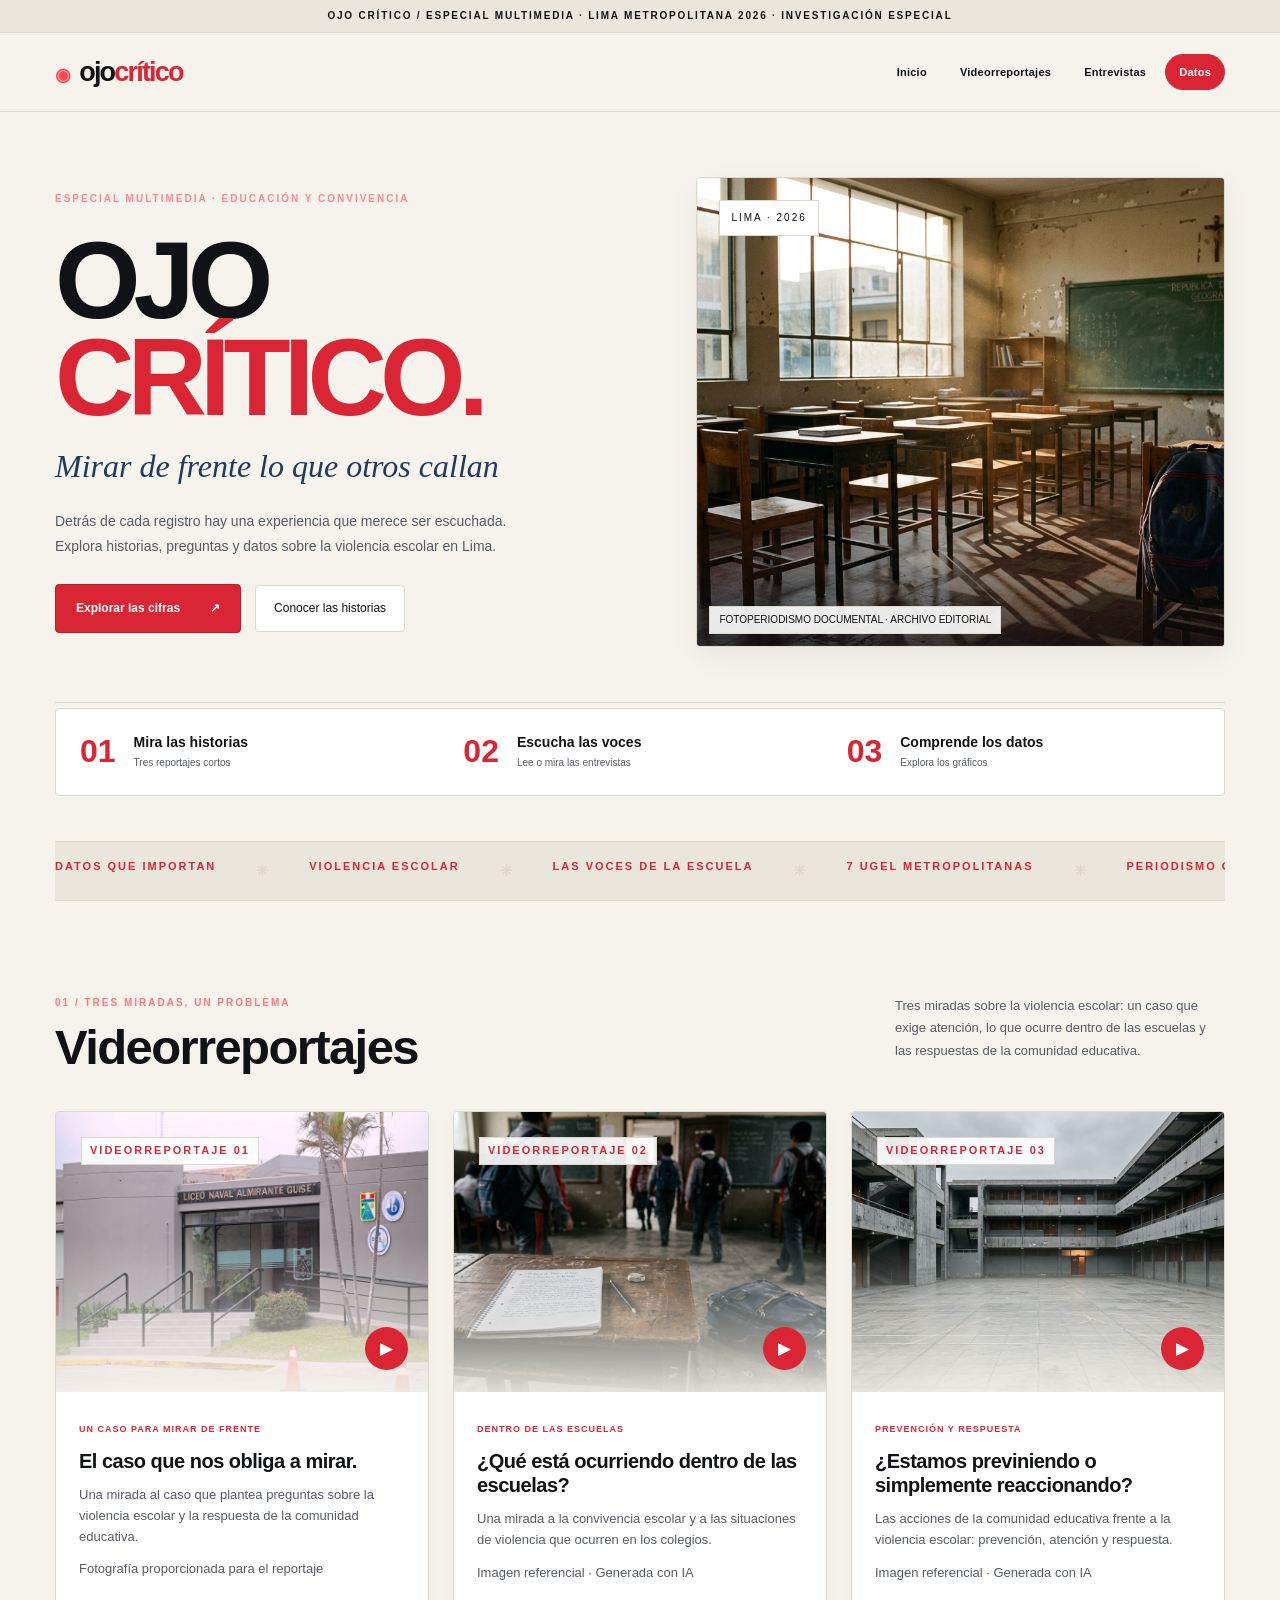
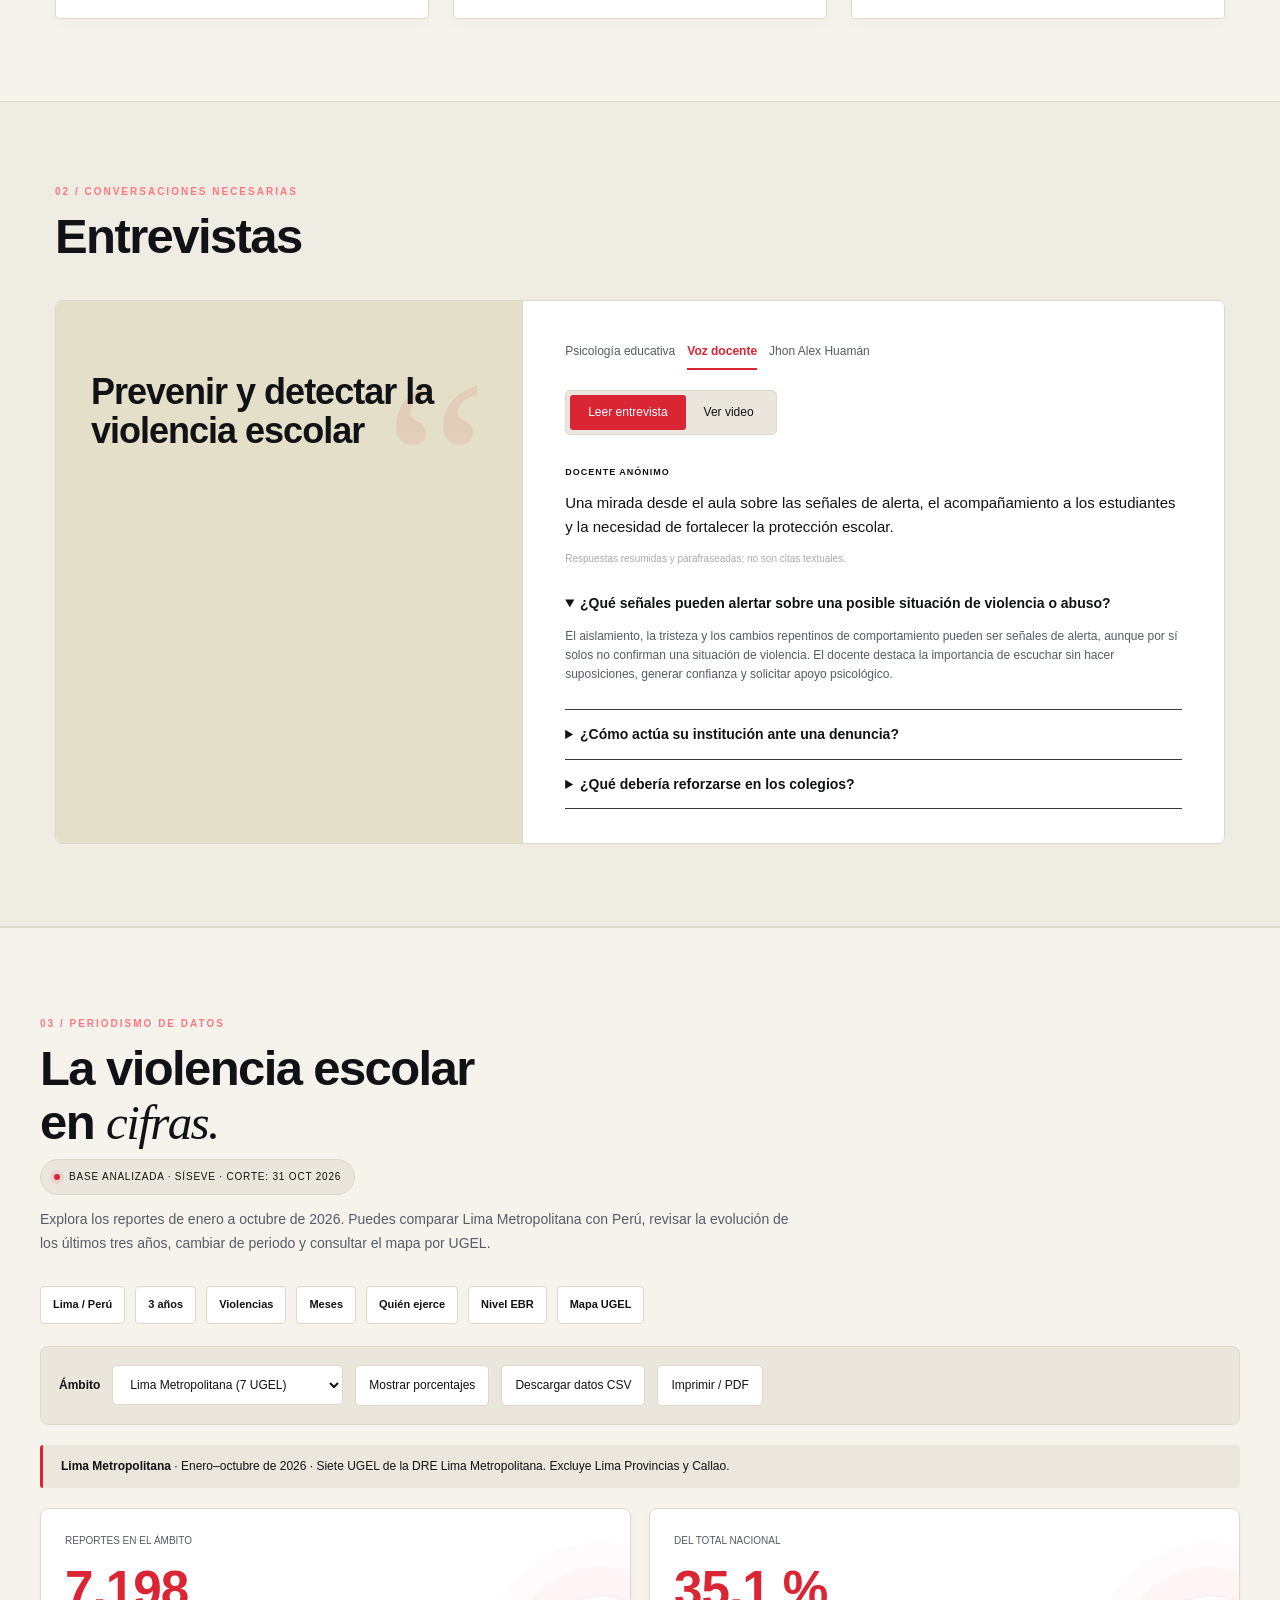
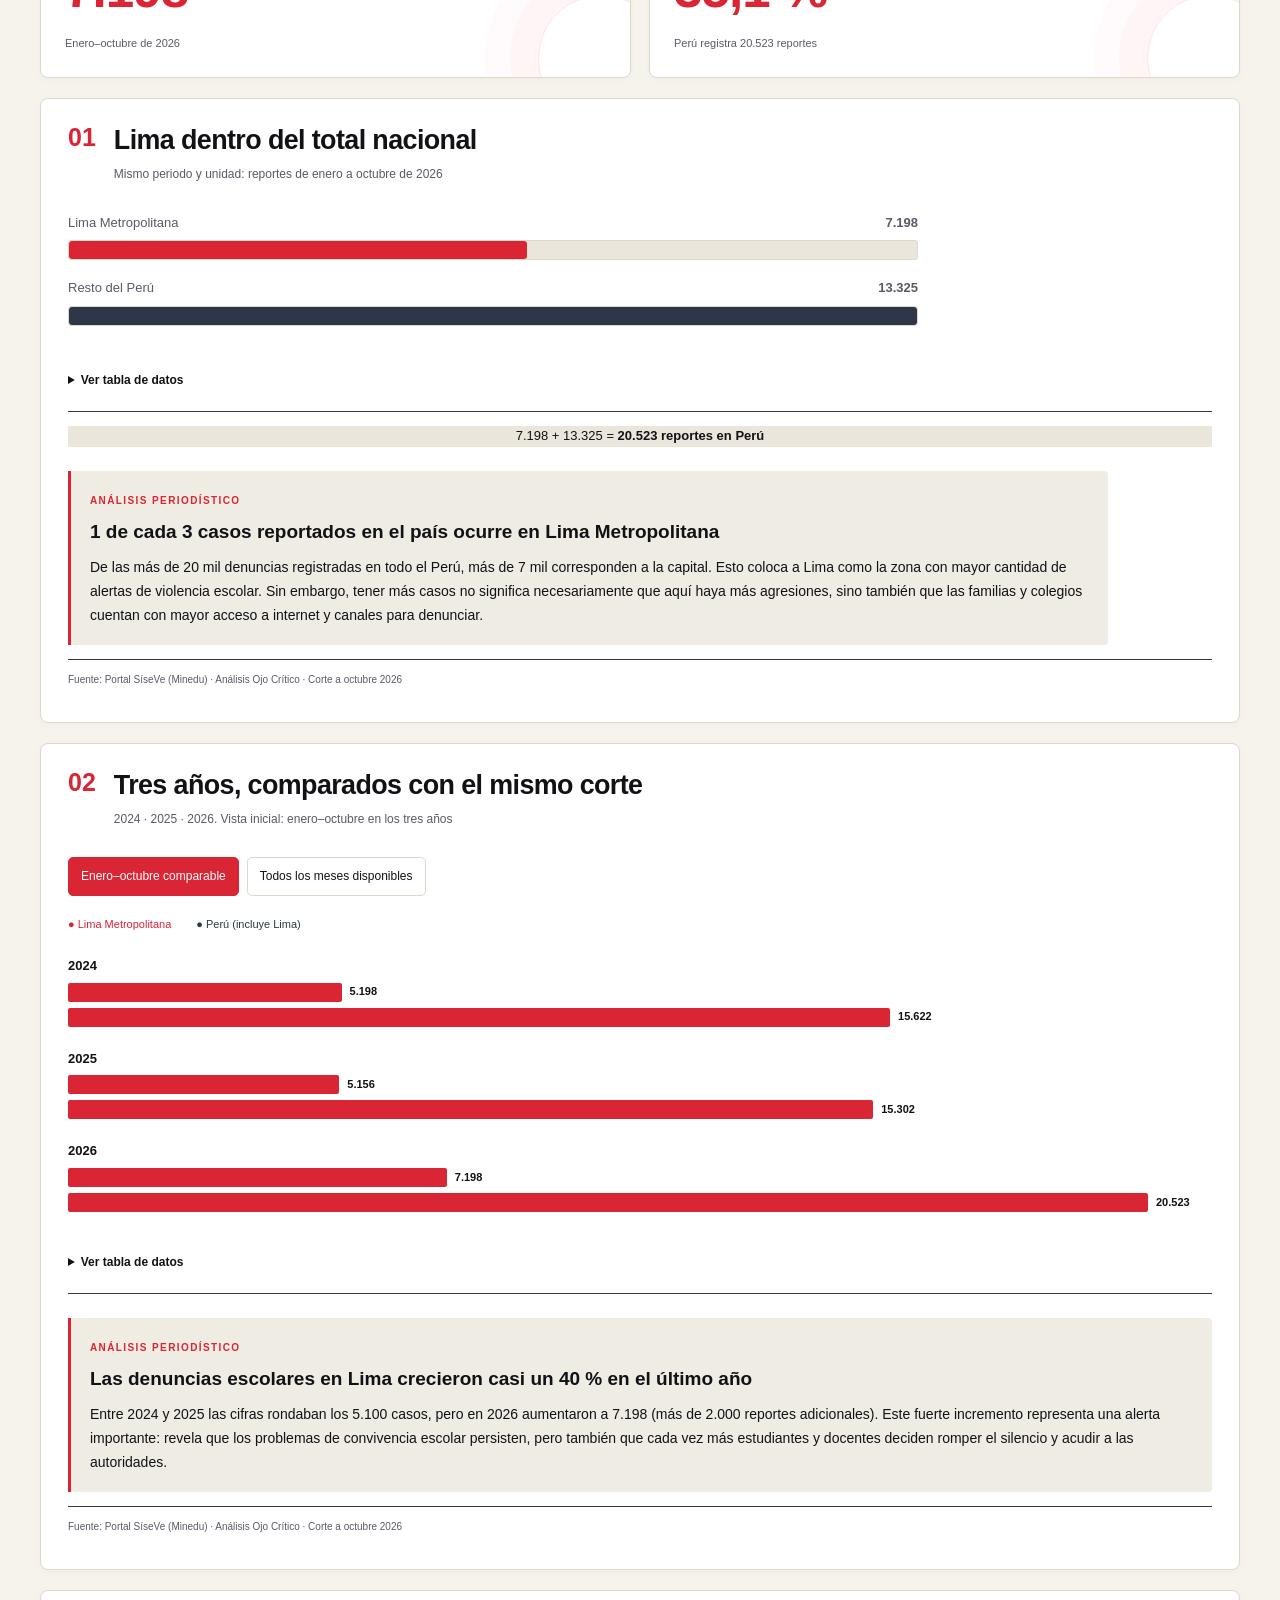
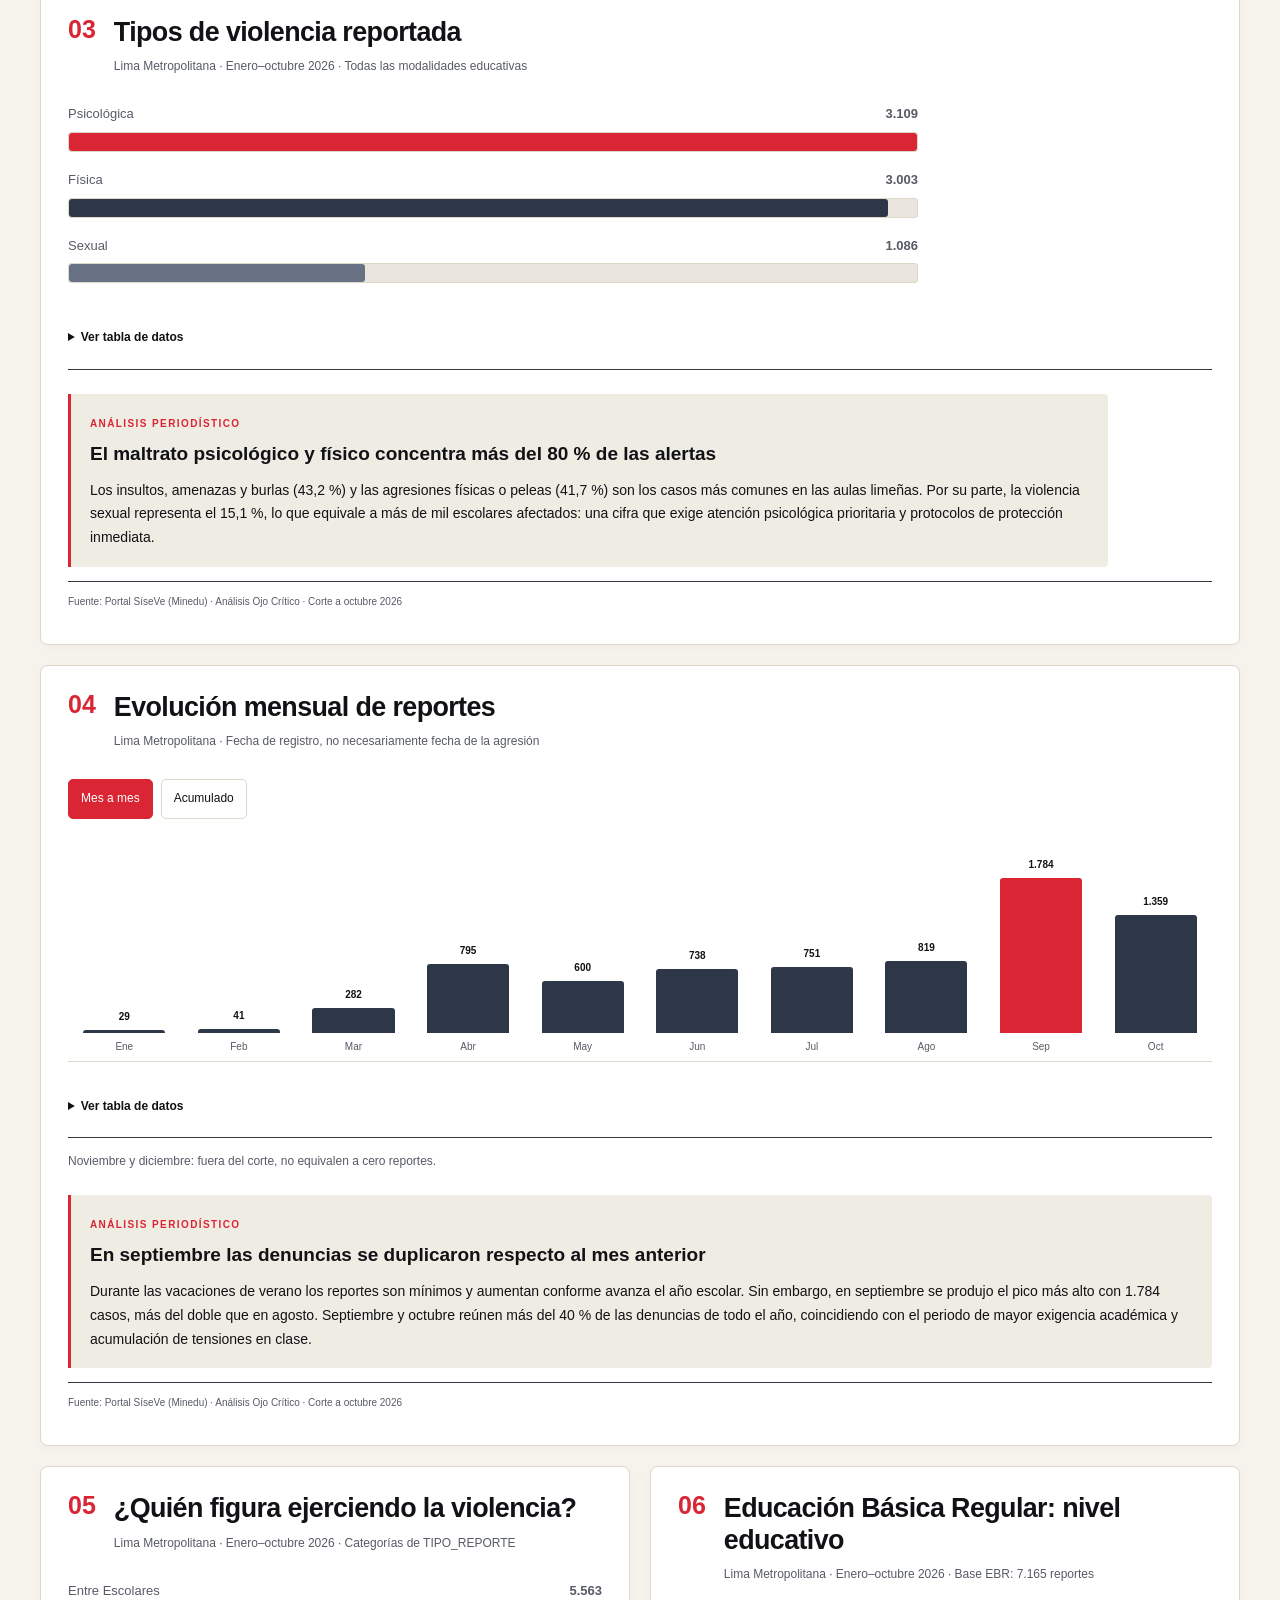
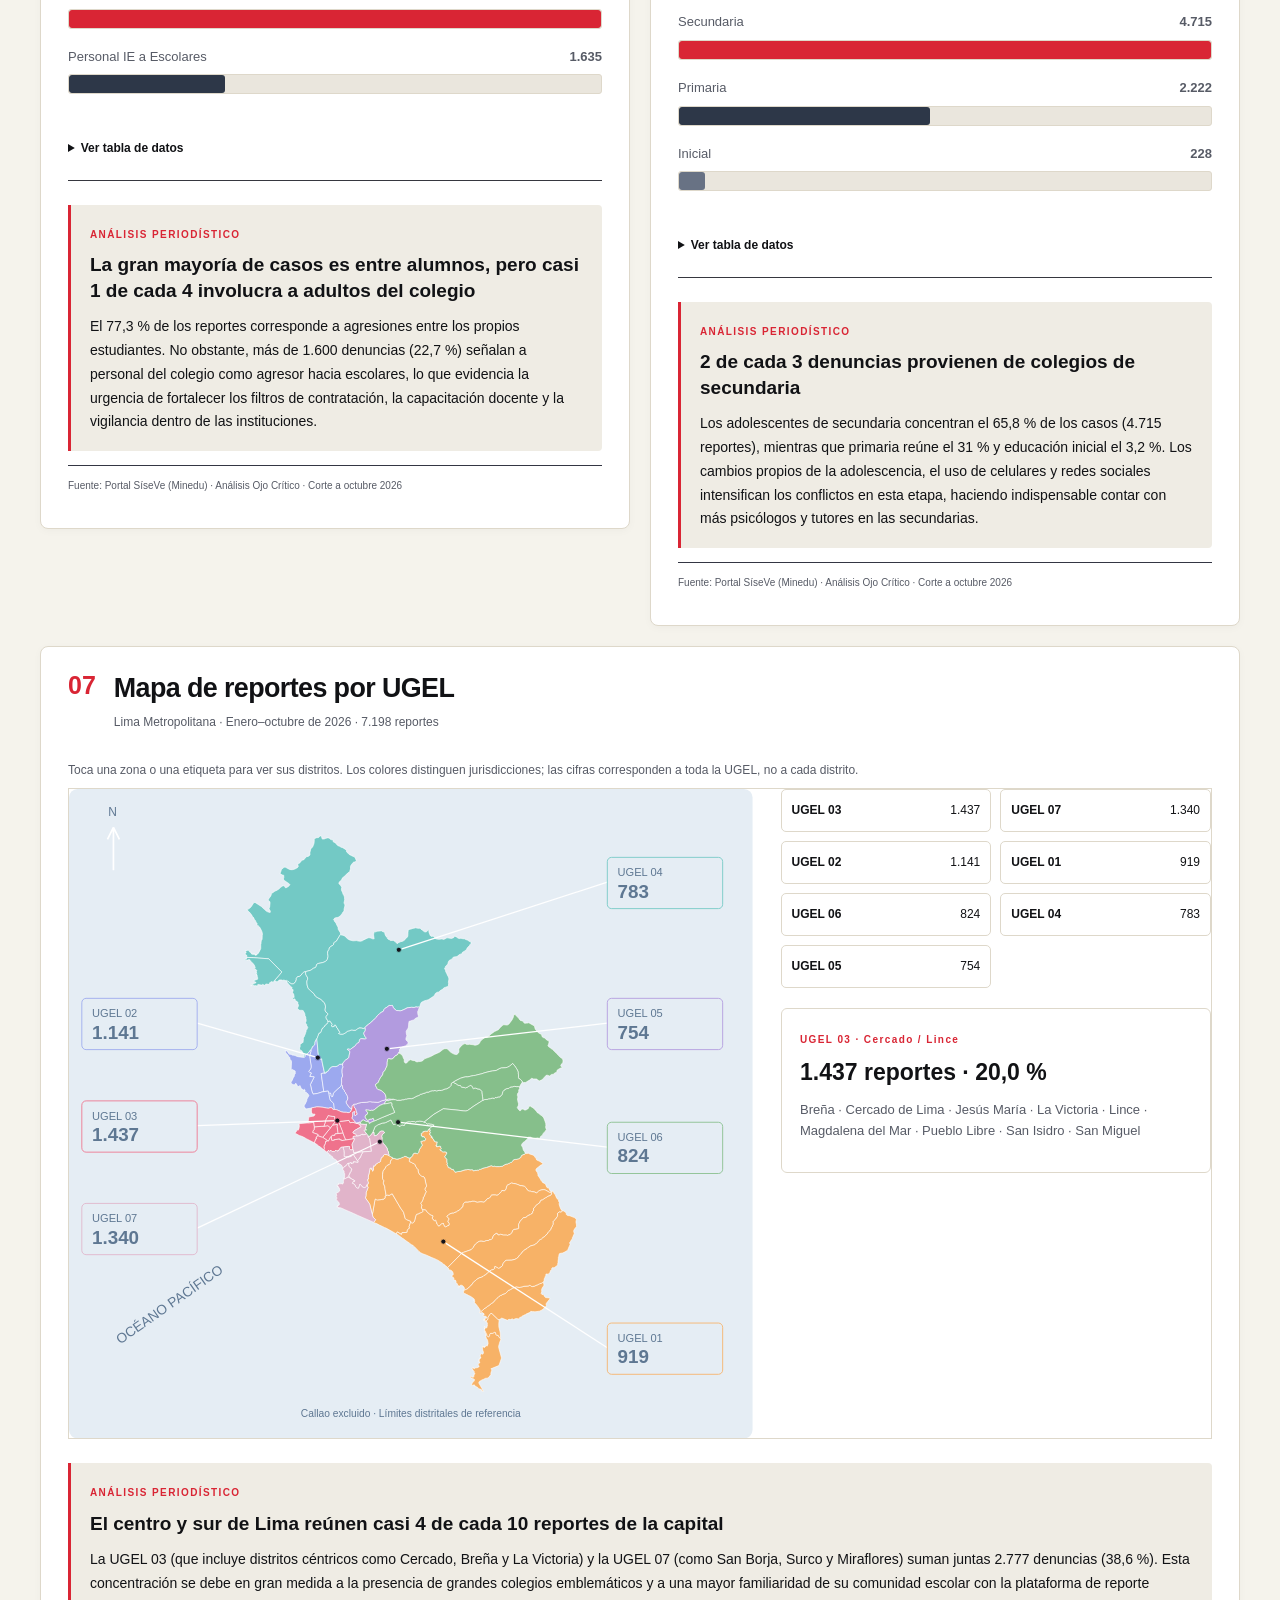
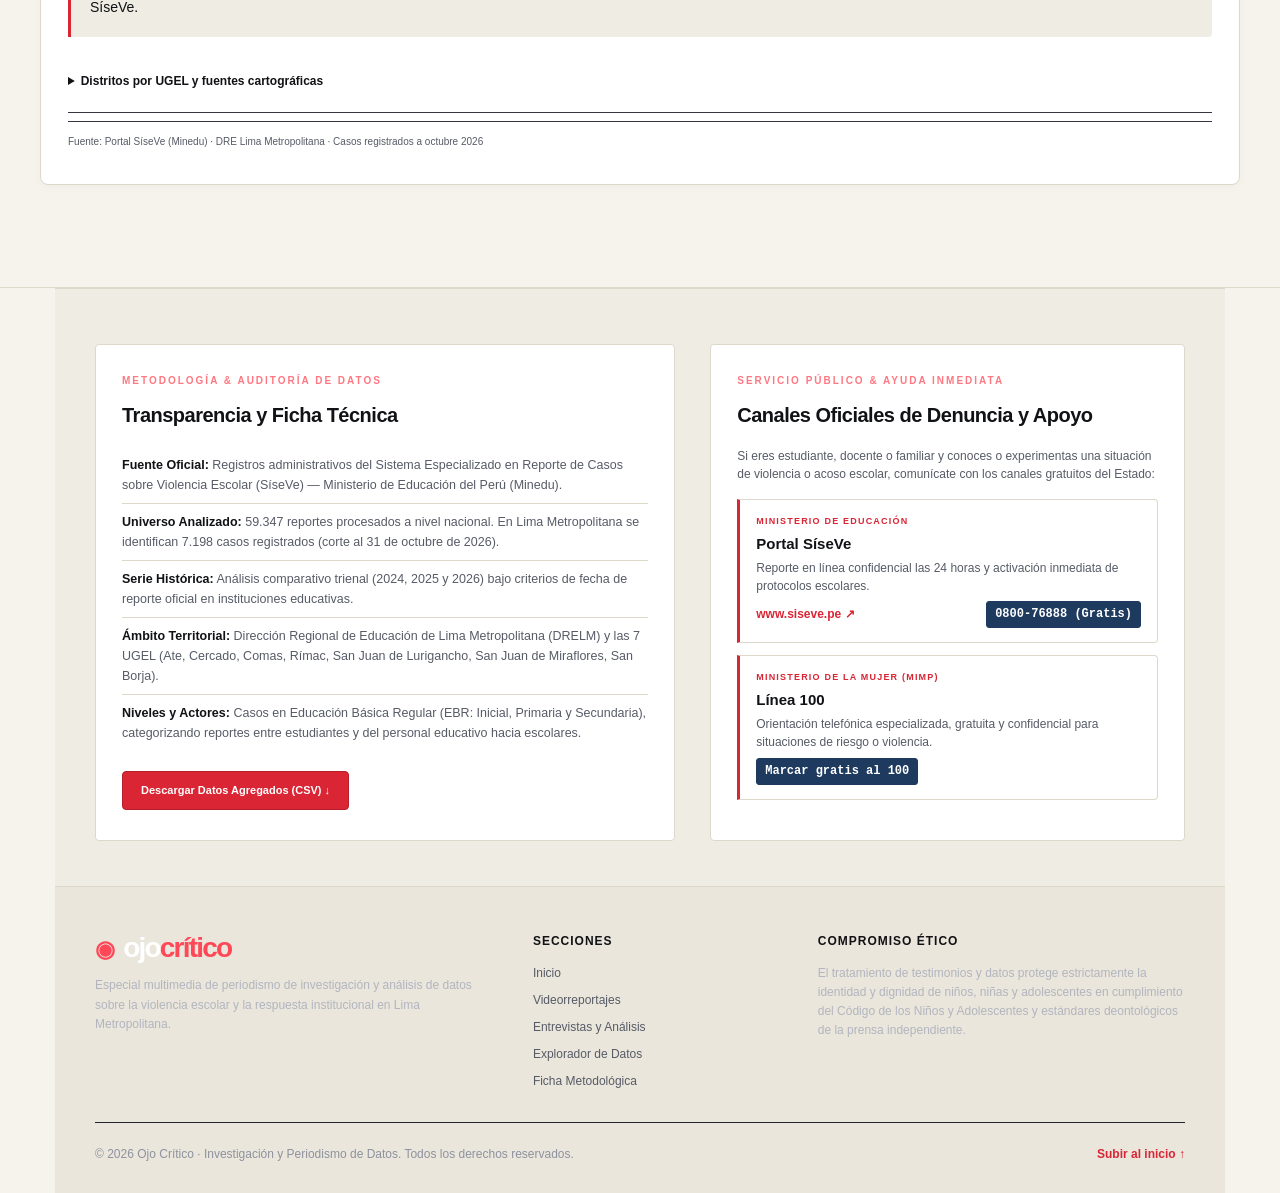
==== commit 494db8e4: "Identifica a Jhon Alex Huamán y retira enlaces externos bajo los videos" ====
--- a/index.html
+++ b/index.html
@@ -946,11 +946,13 @@
   .footer-row { grid-template-columns: 1fr; gap: 25px; }
   .footer-bottom { flex-direction: column; gap: 12px; text-align: center; }
 }
+
+.interview-video{margin:18px 0 28px}.interview-video h4{margin:0 0 10px}.interview-video iframe{display:block;width:100%;aspect-ratio:16/9;border:1px solid var(--line);border-radius:5px;background:#08090c}.interview-video a{display:inline-block;margin-top:10px;font-size:12px;color:#ff8790;text-decoration:underline}
 </style><meta content="Ojo Crítico: especial multimedia con siete visualizaciones interactivas sobre reportes de violencia escolar en Lima Metropolitana (enero–octubre 2026), videorreportajes y entrevistas." name="description"/></head><body><div class="progress" id="progress"></div><div class="banner">OJO CRÍTICO / ESPECIAL MULTIMEDIA  ·  LIMA METROPOLITANA 2026  ·  INVESTIGACIÓN ESPECIAL</div><header><div class="wrap head"><a class="logo" href="#inicio"><i>◉</i>ojo<span>crítico</span></a><nav aria-label="Secciones del especial" class="site-nav"><a class="current" href="#inicio">Inicio</a><a href="#reportajes">Videorreportajes</a><a href="#entrevistas">Entrevistas</a><a href="#datos">Datos</a></nav></div></header><main id="inicio"><noscript><p style="padding:16px;text-align:center;color:#fff;background:#55202b">Esta vista previa no permite interacción. Abre el archivo en un navegador para usar los botones y las secuencias animadas.</p></noscript><div class="wrap"><section class="hero"><div><div class="eyebrow reveal">ESPECIAL MULTIMEDIA · EDUCACIÓN Y CONVIVENCIA</div><h1>Ojo<br/><span>Crítico</span><span aria-hidden="true" class="brand-period">.</span></h1><p class="slogan">Mirar de frente lo que otros callan</p><p class="hero-desc reveal">Detrás de cada registro hay una experiencia que merece ser escuchada. Explora historias, preguntas y datos sobre la violencia escolar en Lima.</p><div class="hero-actions reveal"><a class="button" href="#datos">Explorar las cifras <span aria-hidden="true">↗</span></a><a class="hero-outline" href="#reportajes">Conocer las historias</a></div></div><div class="art"><img alt="Aula de colegio público en Lima al atardecer. Investigación Ojo Crítico." class="scene-photo" decoding="async" height="675" src="img/hero-investigacion.jpg" width="1200"/><div class="art-label">FOTOPERIODISMO DOCUMENTAL · ARCHIVO EDITORIAL</div><span class="art-stamp">LIMA · 2026</span></div></section><div class="route"><a href="#reportajes"><b>01</b><div><strong>Mira las historias</strong><small>Tres reportajes cortos</small></div></a><a href="#entrevistas"><b>02</b><div><strong>Escucha las voces</strong><small>Lee o mira las entrevistas</small></div></a><a href="#datos"><b>03</b><div><strong>Comprende los datos</strong><small>Explora los gráficos</small></div></a></div><div aria-label="Temas de la investigación" class="scrolling-ticker"><div class="scrolling-ticker-inner"><span>DATOS QUE IMPORTAN</span><b>✳</b><span>VIOLENCIA ESCOLAR</span><b>✳</b><span>LAS VOCES DE LA ESCUELA</span><b>✳</b><span>7 UGEL METROPOLITANAS</span><b>✳</b><span>PERIODISMO QUE PREGUNTA</span><b>✳</b><span>DATOS QUE IMPORTAN</span><b>✳</b><span>VIOLENCIA ESCOLAR</span><b>✳</b><span>LAS VOCES DE LA ESCUELA</span><b>✳</b><span>7 UGEL METROPOLITANAS</span><b>✳</b><span>PERIODISMO QUE PREGUNTA</span><b>✳</b></div></div><section class="section" id="reportajes"><div class="section-top reveal"><div><div class="eyebrow">01 / Tres miradas, un problema</div><h2>Videorreportajes</h2></div><p>Tres miradas sobre la violencia escolar: un caso que exige atención, lo que ocurre dentro de las escuelas y las respuestas de la comunidad educativa.</p></div><div class="cards">
 <article class="film reveal"><div class="poster"><img alt="Fachada del Liceo Naval Almirante Guise." class="scene-photo" decoding="async" loading="lazy" height="1200" src="img/reportaje-caso-guise.jpg" width="1800"/><span class="num">VIDEORREPORTAJE 01</span><button aria-label="Ver introducción: El caso que nos obliga a mirar." class="play" data-story="0">▶</button></div><div class="film-body"><span class="tag">Un caso para mirar de frente</span><h3>El caso que nos obliga a mirar.</h3><p>Una mirada al caso que plantea preguntas sobre la violencia escolar y la respuesta de la comunidad educativa.</p><p class="mini">Fotografía proporcionada para el reportaje</p></div></article>
 <article class="film reveal"><div class="poster"><img alt="Imagen referencial de un aula y estudiantes, generada con IA." class="scene-photo" decoding="async" loading="lazy" height="768" src="img/reportaje-aula.jpg" width="1376"/><span class="num">VIDEORREPORTAJE 02</span><button aria-label="Ver introducción: ¿Qué está ocurriendo dentro de las escuelas?" class="play" data-story="1">▶</button></div><div class="film-body"><span class="tag">Dentro de las escuelas</span><h3>¿Qué está ocurriendo dentro de las escuelas?</h3><p>Una mirada a la convivencia escolar y a las situaciones de violencia que ocurren en los colegios.</p><p class="mini">Imagen referencial · Generada con IA</p></div></article>
 <article class="film reveal"><div class="poster"><img alt="Imagen referencial de un patio escolar, generada con IA." class="scene-photo" decoding="async" loading="lazy" height="768" src="img/reportaje-institucional.jpg" width="1376"/><span class="num">VIDEORREPORTAJE 03</span><button aria-label="Ver introducción: ¿Estamos previniendo o simplemente reaccionando?" class="play" data-story="2">▶</button></div><div class="film-body"><span class="tag">Prevención y respuesta</span><h3>¿Estamos previniendo o simplemente reaccionando?</h3><p>Las acciones de la comunidad educativa frente a la violencia escolar: prevención, atención y respuesta.</p><p class="mini">Imagen referencial · Generada con IA</p></div></article></div></section></div>
-<section class="interview-section section" id="entrevistas"><div class="wrap"><div class="section-top reveal"><div><div class="eyebrow">02 / Conversaciones necesarias</div><h2>Entrevistas</h2></div></div><div class="interview reveal"><div class="interview-art"><div aria-hidden="true" class="quote">“</div><h3 id="interview-title">Prevenir y detectar la violencia escolar</h3></div><div class="interview-main"><div aria-label="Perfil de entrevista" class="person-tabs"><button aria-pressed="false" data-person="0">Psicología educativa</button><button aria-pressed="true" data-person="1">Voz docente</button><button aria-pressed="false" data-person="2">Voluntario en reinserción juvenil</button></div><div aria-label="Formato de entrevista" class="format"><button aria-pressed="true" data-format="text">Leer entrevista</button><button aria-pressed="false" data-format="video">Ver video</button></div><div id="interview-content"></div></div></div></div></section>
+<section class="interview-section section" id="entrevistas"><div class="wrap"><div class="section-top reveal"><div><div class="eyebrow">02 / Conversaciones necesarias</div><h2>Entrevistas</h2></div></div><div class="interview reveal"><div class="interview-art"><div aria-hidden="true" class="quote">“</div><h3 id="interview-title">Prevenir y detectar la violencia escolar</h3></div><div class="interview-main"><div aria-label="Perfil de entrevista" class="person-tabs"><button aria-pressed="false" data-person="0">Psicología educativa</button><button aria-pressed="true" data-person="1">Voz docente</button><button aria-pressed="false" data-person="2">Jhon Alex Huamán</button></div><div aria-label="Formato de entrevista" class="format"><button aria-pressed="true" data-format="text">Leer entrevista</button><button aria-pressed="false" data-format="video">Ver video</button></div><div id="interview-content"></div></div></div></div></section>
 <section class="data" id="datos"><div class="wrap"><div class="section-top reveal"><div><div class="eyebrow">03 / PERIODISMO DE DATOS</div><h2>La violencia escolar<br/>en <em>cifras.</em></h2></div></div><span class="source-chip">BASE ANALIZADA · SÍSEVE · CORTE: 31 OCT 2026</span><p class="data-intro reveal">Explora los reportes de enero a octubre de 2026. Puedes comparar Lima Metropolitana con Perú, revisar la evolución de los últimos tres años, cambiar de periodo y consultar el mapa por UGEL.</p><nav aria-label="Ir a un gráfico" class="data-index"><a href="#g1">Lima / Perú</a><a href="#g2">3 años</a><a href="#g3">Violencias</a><a href="#g4">Meses</a><a href="#g5">Quién ejerce</a><a href="#g6">Nivel EBR</a><a href="#g7">Mapa UGEL</a></nav><div id="dataExplorer"><div class="toolbar"><label for="scope">Ámbito</label><select id="scope"><option value="metropolitana">Lima Metropolitana (7 UGEL)</option><option value="departamento">Departamento de Lima (16 UGEL)</option></select><button aria-pressed="false" id="units">Mostrar porcentajes</button><button id="csv">Descargar datos CSV</button><button id="print">Imprimir / PDF</button></div><div id="content"><div class="scope-note"><strong>Lima Metropolitana</strong> · Enero–octubre de 2026 · Siete UGEL de la DRE Lima Metropolitana. Excluye Lima Provincias y Callao.</div><div class="kpis"><div><small>REPORTES EN EL ÁMBITO</small><strong>7.198</strong><span>Enero–octubre de 2026</span></div><div><small>DEL TOTAL NACIONAL</small><strong>35,1 %</strong><span>Perú registra 20.523 reportes</span></div></div><section class="card" id="g1"><div class="sectionhead"><span class="index">01</span><div><h2>Lima dentro del total nacional</h2><p class="sub">Mismo periodo y unidad: reportes de enero a octubre de 2026</p></div></div><div class="bars"><div aria-label="Lima Metropolitana: 7.198 reportes; 35,1 %" class="baritem" tabindex="0"><div class="barhead"><span>Lima Metropolitana</span><strong class="val" data-count="7.198" data-percent="35,1 %">7.198</strong></div><div class="track"><span style="width:54.01876%;background:#ff6578"></span></div><div class="tip">7.198 reportes · 35,1 % de 20.523</div></div><div aria-label="Resto del Perú: 13.325 reportes; 64,9 %" class="baritem" tabindex="0"><div class="barhead"><span>Resto del Perú</span><strong class="val" data-count="13.325" data-percent="64,9 %">13.325</strong></div><div class="track"><span style="width:100.00000%;background:#cf94a4"></span></div><div class="tip">13.325 reportes · 64,9 % de 20.523</div></div></div><details class="table"><summary>Ver tabla de datos</summary><div class="scroll"><table><thead><tr><th>Categoría</th><th>Reportes</th><th>Porcentaje</th></tr></thead><tbody><tr><td>Lima Metropolitana</td><td>7.198</td><td>35,1 %</td></tr><tr><td>Resto del Perú</td><td>13.325</td><td>64,9 %</td></tr></tbody></table></div></details><div class="equation">7.198 + 13.325 = <strong>20.523 reportes en Perú</strong></div><div class="analysis"><span class="label">ANÁLISIS PERIODÍSTICO</span><h3>1 de cada 3 casos reportados en el país ocurre en Lima Metropolitana</h3><p>De las más de 20 mil denuncias registradas en todo el Perú, más de 7 mil corresponden a la capital. Esto coloca a Lima como la zona con mayor cantidad de alertas de violencia escolar. Sin embargo, tener más casos no significa necesariamente que aquí haya más agresiones, sino también que las familias y colegios cuentan con mayor acceso a internet y canales para denunciar.</p></div><p class="source">Fuente: Portal SíseVe (Minedu) · Análisis Ojo Crítico · Corte a octubre 2026</p></section><section class="card" id="g2"><div class="sectionhead"><span class="index">02</span><div><h2>Tres años, comparados con el mismo corte</h2><p class="sub">2024 · 2025 · 2026. Vista inicial: enero–octubre en los tres años</p></div></div><div class="tabs"><button class="active" data-period="same">Enero–octubre comparable</button><button data-period="full">Todos los meses disponibles</button></div><div class="period-same"><div class="year-chart"><div class="legend"><span>● Lima Metropolitana</span><span>● Perú (incluye Lima)</span></div><div class="year"><strong>2024</strong><div class="pair"><div style="width:25.3277%;background:#ff6578"></div><b>5.198</b></div><div class="pair"><div style="width:76.1195%;background:#93aace"></div><b>15.622</b></div></div><div class="year"><strong>2025</strong><div class="pair"><div style="width:25.1230%;background:#ff6578"></div><b>5.156</b></div><div class="pair"><div style="width:74.5602%;background:#93aace"></div><b>15.302</b></div></div><div class="year"><strong>2026</strong><div class="pair"><div style="width:35.0728%;background:#ff6578"></div><b>7.198</b></div><div class="pair"><div style="width:100.0000%;background:#93aace"></div><b>20.523</b></div></div></div><details class="table"><summary>Ver tabla de datos</summary><div class="scroll"><table><thead><tr><th>Año</th><th>Lima Metropolitana</th><th>Perú</th></tr></thead><tbody><tr><td>2024</td><td>5.198</td><td>15.622</td></tr><tr><td>2025</td><td>5.156</td><td>15.302</td></tr><tr><td>2026</td><td>7.198</td><td>20.523</td></tr></tbody></table></div></details></div><div class="period-full" hidden=""><p class="warning">2024 y 2025: enero–diciembre. 2026: enero–octubre. No representan periodos de igual duración.</p><div class="year-chart"><div class="legend"><span>● Lima Metropolitana</span><span>● Perú (incluye Lima)</span></div><div class="year"><strong>2024</strong><div class="pair"><div style="width:31.3404%;background:#ff6578"></div><b>6.432</b></div><div class="pair"><div style="width:94.0262%;background:#93aace"></div><b>19.297</b></div></div><div class="year"><strong>2025</strong><div class="pair"><div style="width:31.7790%;background:#ff6578"></div><b>6.522</b></div><div class="pair"><div style="width:95.1469%;background:#93aace"></div><b>19.527</b></div></div><div class="year"><strong>2026</strong><div class="pair"><div style="width:35.0728%;background:#ff6578"></div><b>7.198</b></div><div class="pair"><div style="width:100.0000%;background:#93aace"></div><b>20.523</b></div></div></div><details class="table"><summary>Ver tabla de datos</summary><div class="scroll"><table><thead><tr><th>Año</th><th>Lima Metropolitana</th><th>Perú</th></tr></thead><tbody><tr><td>2024</td><td>6.432</td><td>19.297</td></tr><tr><td>2025</td><td>6.522</td><td>19.527</td></tr><tr><td>2026</td><td>7.198</td><td>20.523</td></tr></tbody></table></div></details></div><div class="analysis"><span class="label">ANÁLISIS PERIODÍSTICO</span><h3>Las denuncias escolares en Lima crecieron casi un 40 % en el último año</h3><p>Entre 2024 y 2025 las cifras rondaban los 5.100 casos, pero en 2026 aumentaron a 7.198 (más de 2.000 reportes adicionales). Este fuerte incremento representa una alerta importante: revela que los problemas de convivencia escolar persisten, pero también que cada vez más estudiantes y docentes deciden romper el silencio y acudir a las autoridades.</p></div><p class="source">Fuente: Portal SíseVe (Minedu) · Análisis Ojo Crítico · Corte a octubre 2026</p></section><section class="card" id="g3"><div class="sectionhead"><span class="index">03</span><div><h2>Tipos de violencia reportada</h2><p class="sub">Lima Metropolitana · Enero–octubre 2026 · Todas las modalidades educativas</p></div></div><div class="bars"><div aria-label="Psicológica: 3.109 reportes; 43,2 %" class="baritem" tabindex="0"><div class="barhead"><span>Psicológica</span><strong class="val" data-count="3.109" data-percent="43,2 %">3.109</strong></div><div class="track"><span style="width:100.00000%;background:#ff6578"></span></div><div class="tip">3.109 reportes · 43,2 % de 7.198</div></div><div aria-label="Física: 3.003 reportes; 41,7 %" class="baritem" tabindex="0"><div class="barhead"><span>Física</span><strong class="val" data-count="3.003" data-percent="41,7 %">3.003</strong></div><div class="track"><span style="width:96.59054%;background:#cf94a4"></span></div><div class="tip">3.003 reportes · 41,7 % de 7.198</div></div><div aria-label="Sexual: 1.086 reportes; 15,1 %" class="baritem" tabindex="0"><div class="barhead"><span>Sexual</span><strong class="val" data-count="1.086" data-percent="15,1 %">1.086</strong></div><div class="track"><span style="width:34.93085%;background:#a5b5d7"></span></div><div class="tip">1.086 reportes · 15,1 % de 7.198</div></div></div><details class="table"><summary>Ver tabla de datos</summary><div class="scroll"><table><thead><tr><th>Categoría</th><th>Reportes</th><th>Porcentaje</th></tr></thead><tbody><tr><td>Psicológica</td><td>3.109</td><td>43,2 %</td></tr><tr><td>Física</td><td>3.003</td><td>41,7 %</td></tr><tr><td>Sexual</td><td>1.086</td><td>15,1 %</td></tr></tbody></table></div></details><div class="analysis"><span class="label">ANÁLISIS PERIODÍSTICO</span><h3>El maltrato psicológico y físico concentra más del 80 % de las alertas</h3><p>Los insultos, amenazas y burlas (43,2 %) y las agresiones físicas o peleas (41,7 %) son los casos más comunes en las aulas limeñas. Por su parte, la violencia sexual representa el 15,1 %, lo que equivale a más de mil escolares afectados: una cifra que exige atención psicológica prioritaria y protocolos de protección inmediata.</p></div><p class="source">Fuente: Portal SíseVe (Minedu) · Análisis Ojo Crítico · Corte a octubre 2026</p></section><section class="card" id="g4"><div class="sectionhead"><span class="index">04</span><div><h2>Evolución mensual de reportes</h2><p class="sub">Lima Metropolitana · Fecha de registro, no necesariamente fecha de la agresión</p></div></div><div class="tabs"><button class="active" data-month="single">Mes a mes</button><button data-month="acc">Acumulado</button></div><div class="month-single"><div aria-label="Reportes mensuales de enero a octubre" class="monthly" role="img"><div class="columns"><div class="col" tabindex="0" title="Enero: 29 reportes"><b>29</b><span style="height:2.520px"></span><small>Ene</small></div><div class="col" tabindex="0" title="Febrero: 41 reportes"><b>41</b><span style="height:3.562px"></span><small>Feb</small></div><div class="col" tabindex="0" title="Marzo: 282 reportes"><b>282</b><span style="height:24.501px"></span><small>Mar</small></div><div class="col" tabindex="0" title="Abril: 795 reportes"><b>795</b><span style="height:69.072px"></span><small>Abr</small></div><div class="col" tabindex="0" title="Mayo: 600 reportes"><b>600</b><span style="height:52.130px"></span><small>May</small></div><div class="col" tabindex="0" title="Junio: 738 reportes"><b>738</b><span style="height:64.120px"></span><small>Jun</small></div><div class="col" tabindex="0" title="Julio: 751 reportes"><b>751</b><span style="height:65.249px"></span><small>Jul</small></div><div class="col" tabindex="0" title="Agosto: 819 reportes"><b>819</b><span style="height:71.158px"></span><small>Ago</small></div><div class="col" tabindex="0" title="Septiembre: 1.784 reportes"><b>1.784</b><span style="height:155.000px"></span><small>Sep</small></div><div class="col" tabindex="0" title="Octubre: 1.359 reportes"><b>1.359</b><span style="height:118.075px"></span><small>Oct</small></div></div></div><details class="table"><summary>Ver tabla de datos</summary><div class="scroll"><table><thead><tr><th>Mes</th><th>Reportes</th></tr></thead><tbody><tr><td>Enero</td><td>29</td></tr><tr><td>Febrero</td><td>41</td></tr><tr><td>Marzo</td><td>282</td></tr><tr><td>Abril</td><td>795</td></tr><tr><td>Mayo</td><td>600</td></tr><tr><td>Junio</td><td>738</td></tr><tr><td>Julio</td><td>751</td></tr><tr><td>Agosto</td><td>819</td></tr><tr><td>Septiembre</td><td>1.784</td></tr><tr><td>Octubre</td><td>1.359</td></tr></tbody></table></div></details></div><div class="month-acc" hidden=""><div aria-label="Acumulado de enero a octubre" class="monthly" role="img"><div class="columns"><div class="col" tabindex="0" title="Enero: 29 reportes"><b>29</b><span style="height:0.624px"></span><small>Ene</small></div><div class="col" tabindex="0" title="Febrero: 70 reportes"><b>70</b><span style="height:1.507px"></span><small>Feb</small></div><div class="col" tabindex="0" title="Marzo: 352 reportes"><b>352</b><span style="height:7.580px"></span><small>Mar</small></div><div class="col" tabindex="0" title="Abril: 1.147 reportes"><b>1.147</b><span style="height:24.699px"></span><small>Abr</small></div><div class="col" tabindex="0" title="Mayo: 1.747 reportes"><b>1.747</b><span style="height:37.619px"></span><small>May</small></div><div class="col" tabindex="0" title="Junio: 2.485 reportes"><b>2.485</b><span style="height:53.511px"></span><small>Jun</small></div><div class="col" tabindex="0" title="Julio: 3.236 reportes"><b>3.236</b><span style="height:69.683px"></span><small>Jul</small></div><div class="col" tabindex="0" title="Agosto: 4.055 reportes"><b>4.055</b><span style="height:87.319px"></span><small>Ago</small></div><div class="col" tabindex="0" title="Septiembre: 5.839 reportes"><b>5.839</b><span style="height:125.736px"></span><small>Sep</small></div><div class="col" tabindex="0" title="Octubre: 7.198 reportes"><b>7.198</b><span style="height:155.000px"></span><small>Oct</small></div></div></div><details class="table"><summary>Ver tabla de datos</summary><div class="scroll"><table><thead><tr><th>Mes</th><th>Acumulado</th></tr></thead><tbody><tr><td>Enero</td><td>29</td></tr><tr><td>Febrero</td><td>70</td></tr><tr><td>Marzo</td><td>352</td></tr><tr><td>Abril</td><td>1.147</td></tr><tr><td>Mayo</td><td>1.747</td></tr><tr><td>Junio</td><td>2.485</td></tr><tr><td>Julio</td><td>3.236</td></tr><tr><td>Agosto</td><td>4.055</td></tr><tr><td>Septiembre</td><td>5.839</td></tr><tr><td>Octubre</td><td>7.198</td></tr></tbody></table></div></details></div><p class="sub">Noviembre y diciembre: fuera del corte, no equivalen a cero reportes.</p><div class="analysis"><span class="label">ANÁLISIS PERIODÍSTICO</span><h3>En septiembre las denuncias se duplicaron respecto al mes anterior</h3><p>Durante las vacaciones de verano los reportes son mínimos y aumentan conforme avanza el año escolar. Sin embargo, en septiembre se produjo el pico más alto con 1.784 casos, más del doble que en agosto. Septiembre y octubre reúnen más del 40 % de las denuncias de todo el año, coincidiendo con el periodo de mayor exigencia académica y acumulación de tensiones en clase.</p></div><p class="source">Fuente: Portal SíseVe (Minedu) · Análisis Ojo Crítico · Corte a octubre 2026</p></section><section class="card" id="g5"><div class="sectionhead"><span class="index">05</span><div><h2>¿Quién figura ejerciendo la violencia?</h2><p class="sub">Lima Metropolitana · Enero–octubre 2026 · Categorías de TIPO_REPORTE</p></div></div><div class="bars"><div aria-label="Entre Escolares: 5.563 reportes; 77,3 %" class="baritem" tabindex="0"><div class="barhead"><span>Entre Escolares</span><strong class="val" data-count="5.563" data-percent="77,3 %">5.563</strong></div><div class="track"><span style="width:100.00000%;background:#ff6578"></span></div><div class="tip">5.563 reportes · 77,3 % de 7.198</div></div><div aria-label="Personal IE a Escolares: 1.635 reportes; 22,7 %" class="baritem" tabindex="0"><div class="barhead"><span>Personal IE a Escolares</span><strong class="val" data-count="1.635" data-percent="22,7 %">1.635</strong></div><div class="track"><span style="width:29.39062%;background:#cf94a4"></span></div><div class="tip">1.635 reportes · 22,7 % de 7.198</div></div></div><details class="table"><summary>Ver tabla de datos</summary><div class="scroll"><table><thead><tr><th>Categoría</th><th>Reportes</th><th>Porcentaje</th></tr></thead><tbody><tr><td>Entre Escolares</td><td>5.563</td><td>77,3 %</td></tr><tr><td>Personal IE a Escolares</td><td>1.635</td><td>22,7 %</td></tr></tbody></table></div></details><div class="analysis"><span class="label">ANÁLISIS PERIODÍSTICO</span><h3>La gran mayoría de casos es entre alumnos, pero casi 1 de cada 4 involucra a adultos del colegio</h3><p>El 77,3 % de los reportes corresponde a agresiones entre los propios estudiantes. No obstante, más de 1.600 denuncias (22,7 %) señalan a personal del colegio como agresor hacia escolares, lo que evidencia la urgencia de fortalecer los filtros de contratación, la capacitación docente y la vigilancia dentro de las instituciones.</p></div><p class="source">Fuente: Portal SíseVe (Minedu) · Análisis Ojo Crítico · Corte a octubre 2026</p></section><section class="card" id="g6"><div class="sectionhead"><span class="index">06</span><div><h2>Educación Básica Regular: nivel educativo</h2><p class="sub">Lima Metropolitana · Enero–octubre 2026 · Base EBR: 7.165 reportes</p></div></div><div class="bars"><div aria-label="Secundaria: 4.715 reportes; 65,8 %" class="baritem" tabindex="0"><div class="barhead"><span>Secundaria</span><strong class="val" data-count="4.715" data-percent="65,8 %">4.715</strong></div><div class="track"><span style="width:100.00000%;background:#ff6578"></span></div><div class="tip">4.715 reportes · 65,8 % de 7.165</div></div><div aria-label="Primaria: 2.222 reportes; 31,0 %" class="baritem" tabindex="0"><div class="barhead"><span>Primaria</span><strong class="val" data-count="2.222" data-percent="31,0 %">2.222</strong></div><div class="track"><span style="width:47.12619%;background:#cf94a4"></span></div><div class="tip">2.222 reportes · 31,0 % de 7.165</div></div><div aria-label="Inicial: 228 reportes; 3,2 %" class="baritem" tabindex="0"><div class="barhead"><span>Inicial</span><strong class="val" data-count="228" data-percent="3,2 %">228</strong></div><div class="track"><span style="width:4.83563%;background:#a5b5d7"></span></div><div class="tip">228 reportes · 3,2 % de 7.165</div></div></div><details class="table"><summary>Ver tabla de datos</summary><div class="scroll"><table><thead><tr><th>Categoría</th><th>Reportes</th><th>Porcentaje</th></tr></thead><tbody><tr><td>Secundaria</td><td>4.715</td><td>65,8 %</td></tr><tr><td>Primaria</td><td>2.222</td><td>31,0 %</td></tr><tr><td>Inicial</td><td>228</td><td>3,2 %</td></tr></tbody></table></div></details><div class="analysis"><span class="label">ANÁLISIS PERIODÍSTICO</span><h3>2 de cada 3 denuncias provienen de colegios de secundaria</h3><p>Los adolescentes de secundaria concentran el 65,8 % de los casos (4.715 reportes), mientras que primaria reúne el 31 % y educación inicial el 3,2 %. Los cambios propios de la adolescencia, el uso de celulares y redes sociales intensifican los conflictos en esta etapa, haciendo indispensable contar con más psicólogos y tutores en las secundarias.</p></div><p class="source">Fuente: Portal SíseVe (Minedu) · Análisis Ojo Crítico · Corte a octubre 2026</p></section><section class="card" id="g7"><div class="sectionhead"><span class="index">07</span><div><h2>Mapa de reportes por UGEL</h2><p class="sub">Lima Metropolitana · Enero–octubre de 2026 · 7.198 reportes</p></div></div><p class="sub">Toca una zona o una etiqueta para ver sus distritos. Los colores distinguen jurisdicciones; las cifras corresponden a toda la UGEL, no a cada distrito.</p><div class="map-layout"><div><svg aria-label="Mapa de los 43 distritos de Lima Metropolitana agrupados en siete UGEL" class="ugelmap" viewbox="0 0 800 760"><rect fill="#121f2d" height="760" rx="10" width="800"></rect><text fill="#8eabc1" font-size="16" transform="rotate(-35 60 650)" x="60" y="650">OCÉANO PACÍFICO</text><path d="M52 95V45L45 59M52 45L59 59" fill="none" stroke="#c5cfdf" stroke-width="2"></path><text fill="#c5cfdf" font-size="14" x="46" y="32">N</text><g aria-label="UGEL 01: 919 reportes" class="ugel-zone" data-ugel="1" role="button" tabindex="0"><path d="M422.7,398.8L423.1,399.1L422.4,400.1L422.1,400.9L422.6,401.1L422.8,402.0L423.2,402.1L422.6,403.2L422.0,403.5L422.7,405.1L424.0,405.8L424.7,406.6L424.8,406.9L423.9,406.8L423.8,407.5L424.2,407.6L424.1,407.9L425.7,408.1L425.6,409.1L425.8,409.1L426.9,410.7L427.3,410.8L427.3,412.1L428.6,412.8L430.0,412.9L430.4,413.2L431.0,413.0L430.9,413.9L430.6,414.9L430.5,416.0L429.7,417.1L429.8,417.7L430.4,417.3L430.8,417.8L430.0,418.1L430.2,418.5L430.4,418.6L432.0,418.5L433.1,417.9L435.0,418.3L435.0,419.4L435.9,420.6L434.5,422.0L434.3,421.9L434.0,422.3L434.2,422.6L435.6,422.8L436.3,424.0L436.9,424.4L438.4,424.7L440.1,424.6L441.9,425.2L442.1,427.0L441.4,427.6L441.2,428.3L440.0,429.9L439.8,430.7L439.9,431.0L440.8,431.6L442.3,433.5L442.3,436.7L442.9,438.2L442.5,439.7L443.7,441.9L443.8,442.9L444.6,443.3L445.3,443.3L446.3,443.4L447.0,444.5L448.4,445.3L449.7,445.1L450.1,445.6L450.7,446.9L451.4,447.6L451.7,448.2L452.1,448.2L452.1,448.5L454.4,447.8L457.9,447.5L463.5,445.7L465.8,445.5L466.8,445.2L469.7,445.7L471.2,445.5L472.0,445.6L473.0,446.0L473.5,447.0L475.3,446.3L477.0,446.3L478.0,446.0L478.6,446.2L479.2,446.1L479.9,445.5L480.6,445.1L481.3,445.2L484.5,443.8L486.7,443.2L488.6,442.9L490.3,442.2L491.7,441.8L493.8,440.9L494.9,440.9L495.8,441.5L496.9,441.7L497.9,441.3L498.8,441.7L500.0,441.9L503.8,441.9L505.7,441.6L506.8,441.6L507.4,441.4L509.8,439.8L512.0,439.0L513.3,438.8L514.2,438.3L515.4,437.9L516.2,437.3L517.0,437.0L517.7,437.0L518.8,436.0L520.3,433.9L522.1,433.5L524.0,433.4L524.7,433.1L526.3,432.8L526.8,432.3L529.0,431.0L529.0,429.8L529.3,429.2L531.1,428.1L533.5,427.3L534.1,426.3L534.0,426.0L534.7,426.5L535.9,426.6L537.5,426.3L539.0,427.1L541.9,428.0L543.3,428.5L544.9,430.0L545.5,431.1L546.9,432.8L547.2,434.1L548.7,434.9L550.1,435.3L553.9,437.7L554.7,438.1L554.6,438.4L553.2,439.7L552.4,440.1L550.6,441.2L549.6,442.5L547.4,443.9L546.5,445.1L546.6,446.9L547.8,448.3L548.3,449.2L548.8,450.8L548.9,452.6L550.1,454.0L551.8,456.8L552.3,458.0L553.3,459.0L554.8,461.1L555.8,461.1L557.0,462.0L557.7,462.9L558.3,463.1L558.3,464.4L559.6,466.6L559.9,466.7L561.4,466.8L563.2,470.8L563.8,471.0L565.7,470.6L565.7,470.8L565.4,471.2L565.1,471.2L563.8,472.2L562.6,472.2L558.1,469.6L556.4,469.0L555.1,468.9L552.5,469.3L550.4,470.0L549.6,470.6L547.7,472.5L547.2,472.7L544.5,471.5L541.3,471.2L540.3,470.7L538.7,470.6L537.4,470.0L536.2,469.1L535.2,467.0L533.0,465.0L529.4,464.2L528.1,464.2L525.5,463.0L522.2,461.9L520.3,461.7L518.0,461.2L517.3,461.2L515.3,462.7L513.4,463.4L512.8,463.9L512.0,466.0L511.7,467.7L510.8,469.3L509.9,470.2L509.3,470.3L506.7,469.8L506.0,471.2L505.1,472.3L503.1,473.9L502.4,474.8L501.2,475.4L500.6,475.5L499.0,475.1L496.3,475.1L494.6,475.3L494.0,475.8L493.3,477.4L491.7,479.0L490.2,479.3L489.2,479.8L487.5,482.2L485.8,483.4L484.6,483.6L483.7,483.2L481.8,483.1L477.8,483.7L476.2,483.2L475.0,482.6L471.6,482.5L470.3,483.1L469.0,483.1L466.9,483.6L464.6,483.5L463.2,483.7L461.8,485.2L461.3,486.5L461.2,488.0L460.6,489.3L459.8,490.1L458.4,491.2L456.7,493.1L454.8,493.9L453.3,495.1L451.5,495.5L450.1,496.4L448.4,496.4L445.8,497.2L444.9,497.9L444.2,498.6L442.4,499.7L442.3,499.9L442.5,500.4L445.0,503.2L444.0,504.8L443.5,506.4L443.7,506.9L444.5,507.4L445.0,508.2L445.0,510.3L444.8,510.6L442.8,511.4L440.6,512.7L440.3,512.6L439.4,511.6L438.5,509.9L438.3,508.5L437.4,508.4L436.9,508.8L436.2,508.9L433.1,511.6L432.8,511.7L432.1,511.2L431.6,510.3L430.3,509.1L430.5,507.7L429.4,506.7L429.5,505.6L429.4,505.0L428.7,504.8L428.0,505.2L427.2,505.1L426.6,504.6L425.9,503.3L424.9,502.4L425.8,500.2L425.8,499.5L423.4,498.7L421.9,497.8L420.8,496.5L418.8,494.9L417.3,492.6L415.3,492.5L413.4,491.7L412.4,490.7L412.5,489.0L412.9,487.0L412.7,486.6L411.9,485.9L411.6,485.0L412.0,484.2L413.3,482.5L413.9,481.3L414.5,479.5L414.6,477.7L415.8,476.8L416.7,473.8L417.9,471.6L417.9,470.8L416.7,469.2L416.5,468.4L416.9,467.0L417.4,466.4L418.3,465.0L418.4,463.8L417.8,462.5L416.6,456.7L415.8,454.4L415.4,454.0L413.9,453.7L412.7,453.3L410.9,451.8L410.0,450.9L409.2,449.4L408.6,447.2L408.5,445.5L406.9,443.8L406.6,442.9L405.5,441.5L405.1,440.0L404.3,439.0L403.7,438.5L402.3,438.2L400.9,437.1L398.9,436.5L398.4,436.1L398.2,435.6L398.3,434.7L399.2,432.1L400.2,430.7L401.1,430.3L401.7,429.8L402.2,428.9L402.4,427.7L402.7,427.2L404.8,426.0L406.9,426.6L407.3,426.9L407.7,426.9L409.2,425.4L409.7,423.1L410.5,420.9L412.0,419.5L412.3,418.3L413.4,417.1L413.1,416.8L413.3,416.5L413.1,416.2L413.2,415.7L412.8,415.4L412.7,415.0L412.2,414.2L412.1,413.7L411.6,412.9L412.4,412.1L414.5,412.0L414.8,411.5L416.3,411.7L416.7,410.8L417.5,409.9L417.5,409.5L417.3,409.2L415.7,407.7L415.5,406.8L413.6,407.3L413.3,406.1L412.3,406.1L412.3,403.1L412.9,402.5L413.8,402.5L414.1,402.2L414.1,401.1L417.6,400.3L418.9,400.6L419.7,400.5L420.2,399.1L420.6,398.5L421.5,398.2L421.7,397.7L421.9,398.4L422.7,398.8Z" fill="#f7b267" fill-rule="evenodd" stroke="#121722" stroke-width=".7"><title>PACHACAMAC · UGEL 01 · 919 reportes en toda la UGEL, no en este distrito</title></path><path d="M379.3,475.6L388.1,490.5L391.3,495.0L391.6,495.6L393.4,502.4L393.7,503.0L394.8,503.8L400.1,506.0L399.7,507.4L398.1,511.9L398.1,512.9L398.8,513.8L396.7,515.2L396.3,515.7L396.0,516.5L395.7,518.8L394.9,519.0L389.8,519.2L389.6,519.5L389.2,521.2L388.9,521.3L384.3,518.4L383.0,520.7L378.3,517.9L371.0,513.9L369.2,513.2L367.4,512.2L363.2,510.3L360.1,508.6L357.8,507.8L356.7,507.2L358.8,504.0L355.8,501.0L355.3,499.5L355.0,497.7L355.6,494.9L358.2,480.1L358.8,480.0L360.0,480.7L361.0,480.9L365.6,480.5L366.5,479.9L367.0,480.0L367.2,480.5L370.1,478.7L369.9,478.3L369.9,476.3L370.2,476.0L372.8,475.2L374.7,475.7L378.2,473.6L379.3,475.6Z" fill="#f7b267" fill-rule="evenodd" stroke="#121722" stroke-width=".7"><title>VILLA EL SALVADOR · UGEL 01 · 919 reportes en toda la UGEL, no en este distrito</title></path><path d="M487.2,634.9L487.7,635.5L487.9,636.4L488.9,638.4L489.3,639.8L489.9,640.6L490.7,641.1L491.2,641.1L492.0,640.2L492.2,639.6L492.3,638.4L493.0,637.2L493.8,637.0L495.4,637.1L497.0,636.4L497.8,635.9L498.6,635.8L499.1,636.1L499.4,637.1L499.5,638.2L499.7,638.6L500.5,639.1L502.4,639.6L503.7,642.0L504.4,642.6L504.9,642.7L505.1,642.2L505.3,644.7L504.4,646.6L503.7,648.9L502.8,652.3L502.8,653.4L506.2,665.9L503.7,673.3L503.2,674.2L502.5,674.9L500.8,675.7L493.7,678.6L495.0,679.6L494.0,682.6L493.7,684.1L493.9,685.7L493.8,686.0L492.9,686.2L491.7,688.0L490.7,689.0L489.4,689.5L487.4,689.7L485.4,690.8L483.2,691.6L481.9,692.5L481.0,692.7L480.1,693.6L479.6,694.7L479.6,695.2L485.2,704.9L484.8,704.9L484.3,704.6L484.3,705.0L484.0,704.8L483.9,704.5L483.5,704.8L483.4,704.5L483.2,704.6L483.4,704.2L483.0,704.4L483.5,703.8L483.0,704.0L482.8,703.7L482.7,703.8L482.9,703.0L482.1,702.8L481.8,702.3L480.9,702.2L479.7,701.8L479.0,701.3L478.2,700.3L477.3,699.7L477.0,699.8L477.0,699.7L476.7,699.6L475.7,698.8L475.5,698.8L475.4,699.1L475.2,699.1L475.1,698.9L475.2,698.7L475.0,698.8L474.9,698.5L474.5,698.3L474.6,697.9L474.4,698.1L474.5,697.8L474.2,697.9L474.4,697.4L474.1,697.2L473.5,697.7L473.5,697.9L473.2,697.3L473.0,697.6L472.6,697.7L472.4,698.0L471.3,697.8L471.2,697.0L471.5,696.8L471.4,696.6L471.8,695.6L472.0,695.3L471.9,695.3L471.9,694.7L472.1,694.4L472.4,694.7L472.8,694.4L472.7,694.0L472.7,693.9L472.9,694.1L473.3,693.2L473.7,693.1L473.9,692.8L474.2,692.9L474.5,692.8L474.0,692.3L474.3,692.1L474.3,691.7L474.6,691.6L474.6,691.3L474.4,691.2L474.0,691.3L473.6,690.5L472.9,690.1L473.0,689.9L472.6,690.3L472.3,690.3L472.1,690.1L472.0,689.6L471.7,689.4L470.3,689.3L470.0,688.4L470.2,687.4L471.6,687.9L471.7,688.4L472.3,688.4L472.7,688.1L472.9,688.4L473.2,688.4L473.1,688.1L473.4,687.7L473.7,687.7L473.7,687.2L474.2,687.1L473.8,686.8L473.6,685.9L474.4,685.7L474.3,685.0L475.1,684.2L474.9,684.2L474.9,683.9L474.3,683.9L473.9,683.6L474.4,683.3L474.2,683.1L474.2,682.6L474.4,682.4L474.3,681.7L474.1,681.7L473.3,681.0L472.8,679.6L472.5,679.8L472.2,679.6L472.2,678.9L471.9,678.2L471.7,678.4L471.6,678.3L471.8,677.7L472.3,677.2L473.1,677.0L473.0,678.1L473.2,678.0L473.2,677.9L473.4,677.8L473.4,677.7L473.9,677.7L474.0,678.2L474.9,678.3L475.5,677.8L475.4,677.5L475.7,677.1L476.0,677.1L476.1,677.3L476.6,677.2L476.9,677.4L477.5,677.4L478.9,676.8L479.6,676.4L479.9,675.9L479.9,675.3L479.6,675.3L479.5,674.8L478.9,674.2L478.8,673.4L479.2,673.2L479.3,672.4L479.6,672.1L479.6,671.8L480.5,671.9L480.7,671.8L480.7,670.8L480.9,670.6L480.8,670.4L480.3,670.4L480.2,670.1L479.9,670.1L479.9,669.9L479.7,669.9L479.6,669.7L479.1,669.8L479.0,669.6L479.3,669.6L479.5,669.2L479.8,669.1L479.7,669.0L480.0,669.0L479.8,668.6L480.2,668.6L480.0,668.4L480.0,668.1L480.3,668.1L480.2,667.8L479.5,668.0L479.8,667.8L479.7,667.7L479.9,667.6L479.8,667.2L480.3,667.1L480.4,667.0L480.8,667.1L480.9,666.8L480.7,666.8L480.7,666.7L481.5,666.4L481.5,665.6L481.7,665.8L481.9,665.6L482.2,665.7L481.9,665.4L481.7,665.7L481.4,665.3L481.7,665.2L481.4,665.1L481.4,663.9L481.2,663.3L481.7,662.3L481.5,661.5L482.7,661.0L483.6,661.5L484.2,661.4L484.7,660.9L485.1,659.4L485.0,658.7L484.3,657.4L484.4,656.6L484.1,656.1L484.1,655.3L483.9,654.6L483.8,652.2L483.9,652.1L484.0,652.2L484.8,653.2L485.0,652.9L484.9,652.7L485.2,652.8L485.2,652.5L485.5,653.0L485.6,653.7L486.0,653.7L486.2,653.4L486.0,653.3L486.2,653.4L486.0,653.0L486.4,653.1L486.5,652.9L486.6,653.0L486.9,652.9L486.6,652.2L486.9,652.7L487.3,652.6L487.4,652.4L487.5,651.9L487.7,651.6L488.7,651.3L488.5,651.7L488.8,652.0L489.6,651.7L489.5,651.6L489.2,651.4L489.6,651.2L489.3,651.0L489.8,650.7L489.4,650.7L489.6,650.5L489.9,650.6L489.7,650.3L489.9,650.5L490.3,649.8L490.5,648.8L490.0,645.8L489.5,644.3L488.4,642.9L487.9,640.9L488.1,638.4L487.7,637.3L487.3,637.0L487.3,636.7L487.0,636.3L486.9,635.9L486.3,635.2L486.4,635.1L487.2,634.9Z" fill="#f7b267" fill-rule="evenodd" stroke="#121722" stroke-width=".7"><title>PUCUSANA · UGEL 01 · 919 reportes en toda la UGEL, no en este distrito</title></path><path d="M537.4,470.0L538.7,470.6L540.3,470.7L541.3,471.2L544.5,471.5L547.2,472.7L547.7,472.5L549.6,470.6L550.4,470.0L552.5,469.3L555.1,468.9L556.4,469.0L558.1,469.6L562.6,472.2L563.8,472.2L565.1,471.2L565.4,471.2L565.0,472.2L564.8,474.0L564.1,475.2L563.1,475.8L560.3,476.8L558.6,478.1L557.8,478.4L557.3,478.9L556.1,479.3L555.5,480.1L554.5,480.6L553.9,481.1L552.4,481.2L551.7,482.1L551.0,484.2L549.5,485.1L548.7,486.0L548.0,486.2L546.8,487.2L546.6,487.7L545.5,488.7L545.1,489.5L543.8,490.6L543.5,491.7L544.0,492.8L542.8,494.4L542.6,495.8L541.8,497.1L541.6,497.2L540.7,497.2L539.6,498.3L536.7,499.4L536.2,500.0L535.6,500.9L535.0,501.3L531.8,501.8L530.9,502.5L529.8,503.9L528.0,505.9L526.5,508.9L526.2,509.7L526.4,514.0L525.9,514.7L522.1,515.4L521.1,515.4L520.2,515.8L519.5,516.5L518.3,519.3L516.1,521.6L514.9,521.7L513.3,522.5L511.8,522.1L508.2,522.1L505.5,521.1L504.9,521.2L503.7,521.8L502.2,521.9L501.8,521.6L501.2,520.3L500.3,520.1L497.6,521.6L496.1,524.1L495.5,526.1L494.6,527.0L492.9,527.5L492.4,527.4L491.2,528.3L488.4,528.5L486.6,529.4L484.8,529.5L483.1,529.2L480.7,529.2L480.2,529.6L478.8,530.1L475.8,532.5L474.1,534.7L473.1,536.6L470.6,539.2L461.7,542.3L460.3,542.7L443.2,560.1L442.0,558.9L440.7,558.3L440.0,557.1L438.1,556.0L436.8,554.7L432.0,551.7L431.4,551.1L430.4,550.9L429.8,550.5L423.9,548.1L417.8,545.3L414.0,544.0L411.5,542.7L409.6,541.2L404.3,535.7L403.2,535.0L402.1,533.7L401.0,533.4L400.4,533.0L398.2,531.4L397.7,530.8L396.8,530.4L394.5,528.8L391.9,526.9L391.7,526.6L391.5,526.6L391.4,526.3L390.7,526.1L387.8,524.0L387.6,523.6L386.4,522.8L385.7,522.2L384.9,521.8L384.5,521.4L383.8,521.2L383.0,520.7L384.3,518.4L388.9,521.3L389.2,521.2L389.6,519.5L389.8,519.2L394.9,519.0L395.7,518.8L396.0,516.5L396.3,515.7L396.7,515.2L398.8,513.8L398.1,512.9L398.1,511.9L399.8,507.1L401.3,507.8L402.2,507.9L402.9,507.6L403.6,506.8L404.5,505.0L406.1,498.8L406.4,498.3L406.9,497.7L407.7,497.5L408.5,497.0L409.4,497.1L410.7,496.1L412.6,495.6L413.6,495.0L414.1,494.5L414.2,493.8L413.4,492.3L413.4,491.7L415.3,492.5L417.3,492.6L418.8,494.9L420.8,496.5L421.9,497.8L423.4,498.7L425.8,499.5L425.8,500.2L424.9,502.4L425.9,503.3L426.6,504.6L427.2,505.1L428.0,505.2L428.7,504.8L429.4,505.0L429.5,505.6L429.4,506.7L430.5,507.7L430.3,509.1L431.6,510.3L432.1,511.2L432.8,511.7L433.1,511.6L436.2,508.9L436.9,508.8L437.4,508.4L438.0,508.4L438.3,508.5L438.5,509.9L439.4,511.6L440.3,512.6L440.6,512.7L442.8,511.4L444.8,510.6L445.0,510.3L445.0,508.2L444.5,507.4L443.7,506.9L443.5,506.4L444.0,504.8L445.0,503.2L442.5,500.4L442.3,499.9L442.4,499.7L444.2,498.6L444.9,497.9L445.8,497.2L448.4,496.4L450.1,496.4L451.5,495.5L453.3,495.1L454.8,493.9L456.7,493.1L458.4,491.2L459.8,490.1L460.6,489.3L461.2,488.0L461.3,486.5L461.8,485.2L463.2,483.7L464.6,483.5L466.9,483.6L469.0,483.1L470.3,483.1L471.6,482.5L475.0,482.6L476.2,483.2L477.8,483.7L481.8,483.1L483.7,483.2L484.6,483.6L485.8,483.4L487.5,482.2L489.2,479.8L490.2,479.3L491.7,479.0L493.3,477.4L494.0,475.8L494.6,475.3L496.3,475.1L499.0,475.1L500.6,475.5L501.2,475.4L502.4,474.8L503.1,473.9L505.1,472.3L506.0,471.2L506.7,469.8L509.3,470.3L509.9,470.2L510.8,469.3L511.7,467.7L512.0,466.0L512.8,463.9L513.4,463.4L515.3,462.7L517.3,461.2L518.0,461.2L520.3,461.7L522.2,461.9L525.5,463.0L528.1,464.2L529.4,464.2L533.0,465.0L535.2,467.0L536.2,469.1L537.4,470.0Z" fill="#f7b267" fill-rule="evenodd" stroke="#121722" stroke-width=".7"><title>LURIN · UGEL 01 · 919 reportes en toda la UGEL, no en este distrito</title></path><path d="M555.2,582.0L554.3,583.1L553.2,585.4L553.1,587.0L553.2,588.3L552.6,590.5L553.5,591.6L555.2,591.7L555.7,592.1L556.3,593.6L557.7,595.2L562.2,595.6L562.6,596.1L562.7,596.9L560.3,599.7L558.7,601.9L558.3,602.9L558.7,604.6L558.2,605.4L556.2,607.5L554.5,609.0L552.9,610.0L550.6,611.1L545.2,611.9L543.9,611.6L543.0,611.7L540.5,611.3L539.0,612.8L534.9,614.5L533.8,615.6L532.5,615.5L531.7,616.3L530.5,616.9L529.1,618.2L528.0,618.1L527.3,619.1L526.3,620.0L525.5,620.1L523.8,619.7L523.2,619.7L520.1,620.9L519.7,620.9L518.8,620.1L518.6,620.1L516.8,620.9L515.2,620.7L514.7,620.7L513.1,621.8L506.2,619.1L505.9,619.7L505.6,619.9L503.1,621.2L501.6,620.5L495.5,614.6L494.0,613.5L493.0,614.5L490.4,618.1L490.6,619.2L489.7,621.6L489.4,621.4L488.7,622.1L487.9,621.9L487.8,622.0L487.7,623.3L487.4,623.4L487.5,623.1L487.2,623.1L487.2,622.5L487.0,622.7L486.8,622.1L486.3,622.0L486.2,621.5L485.4,621.9L485.7,621.5L485.4,621.5L485.3,621.2L484.8,621.2L485.1,620.9L485.3,621.0L485.5,620.6L485.8,620.8L485.7,621.1L485.8,621.1L485.9,621.4L486.2,620.9L486.2,621.2L486.4,621.3L486.4,621.0L486.9,620.9L487.2,620.6L487.3,620.0L486.9,619.9L487.0,619.5L486.7,619.4L486.8,618.9L487.7,619.0L488.1,619.2L488.2,619.5L488.6,619.3L488.9,618.7L488.7,618.6L488.7,618.3L488.3,618.4L488.5,618.2L488.5,618.0L488.3,617.6L488.1,617.6L488.1,617.2L487.8,617.0L487.1,617.1L486.9,617.4L486.9,617.1L486.1,616.7L485.9,616.7L485.7,617.1L485.4,617.1L485.0,616.9L484.6,616.4L484.7,616.0L485.1,616.0L485.1,615.7L485.7,615.5L485.8,615.0L485.6,615.0L485.8,614.9L485.8,614.7L485.7,614.5L485.4,614.5L485.6,614.3L485.3,613.8L484.7,614.1L485.1,613.7L483.8,612.6L481.2,613.3L480.8,613.3L480.6,612.9L480.5,612.7L481.7,612.0L482.5,611.1L483.7,610.3L484.3,609.6L485.4,608.9L486.8,607.5L487.9,607.1L489.9,605.3L490.5,605.1L493.8,602.7L494.4,602.0L496.5,600.9L497.8,599.0L499.5,597.6L500.9,595.9L501.7,595.4L503.5,593.6L505.0,592.7L505.8,592.6L507.9,591.3L511.0,590.3L513.5,587.7L514.1,586.8L516.4,586.0L519.3,584.1L523.7,582.6L525.6,583.0L526.7,583.4L528.0,583.3L528.5,583.0L531.3,582.4L532.4,582.0L537.4,581.7L539.2,580.9L539.8,581.0L541.3,582.1L542.4,582.3L545.1,581.7L546.8,580.8L548.8,580.1L550.3,579.2L552.8,578.4L553.8,577.8L555.2,577.2L555.8,580.2L555.8,580.9L555.2,582.0Z" fill="#f7b267" fill-rule="evenodd" stroke="#121722" stroke-width=".7"><title>SAN BARTOLO · UGEL 01 · 919 reportes en toda la UGEL, no en este distrito</title></path><path d="M503.2,621.4L503.4,622.1L503.0,625.4L503.1,629.6L504.6,635.7L505.1,642.2L504.9,642.7L504.4,642.6L503.7,642.0L502.4,639.6L500.5,639.1L499.7,638.6L499.5,638.2L499.4,637.1L499.1,636.1L498.6,635.8L497.8,635.9L497.0,636.4L495.4,637.1L493.8,637.0L493.0,637.2L492.3,638.4L492.2,639.6L492.0,640.2L491.2,641.1L490.7,641.1L489.9,640.6L489.3,639.8L488.9,638.4L487.9,636.4L487.7,635.5L487.2,634.9L486.8,634.8L487.2,634.6L486.6,634.4L486.7,634.1L486.3,634.0L486.4,633.2L486.2,633.2L486.3,632.9L486.1,632.8L486.3,632.4L486.6,632.4L486.3,632.3L486.7,632.2L486.7,631.6L486.0,631.7L486.4,631.4L486.8,631.5L486.7,631.3L486.3,631.4L486.7,630.8L486.0,630.9L486.6,630.6L486.4,630.6L486.1,630.2L486.2,630.0L486.0,630.0L486.2,629.8L486.0,629.7L486.3,629.2L485.9,629.2L486.2,629.0L486.4,629.3L486.7,629.3L486.7,629.8L487.1,629.7L486.9,629.9L487.1,630.0L486.9,630.3L487.3,630.6L487.2,630.7L488.0,631.0L488.8,630.5L489.0,630.0L488.7,629.7L489.0,629.8L489.0,629.5L488.9,629.5L489.0,629.3L489.3,629.4L489.3,629.0L489.7,628.5L489.7,628.1L489.6,628.2L489.5,628.1L489.7,628.1L489.5,627.8L489.6,627.5L489.1,627.3L489.0,627.1L489.1,626.8L489.4,626.9L489.8,626.5L489.6,625.2L488.4,622.8L488.1,622.8L487.7,623.3L487.7,622.6L487.8,622.0L487.9,621.9L488.7,622.1L489.4,621.4L489.7,621.6L490.5,619.7L490.6,618.8L490.3,618.2L490.6,617.8L493.0,614.5L494.0,613.5L495.5,614.6L501.6,620.5L503.2,621.4Z" fill="#f7b267" fill-rule="evenodd" stroke="#121722" stroke-width=".7"><title>SANTA MARIA DEL MAR · UGEL 01 · 919 reportes en toda la UGEL, no en este distrito</title></path><path d="M576.3,495.0L576.1,495.2L573.6,495.0L571.8,496.6L571.8,499.4L571.5,500.4L570.9,501.1L570.2,502.6L568.2,504.3L567.9,505.0L566.5,506.5L566.8,507.7L566.7,509.7L565.9,510.9L565.6,512.3L565.3,512.8L564.5,513.5L564.2,514.8L563.7,515.8L562.8,517.0L561.0,518.6L559.5,521.0L558.0,522.1L557.7,522.8L556.1,524.2L555.0,524.7L554.6,525.4L554.2,525.6L552.7,527.0L551.5,527.3L550.1,528.4L548.8,530.2L548.0,530.9L547.8,531.4L547.4,531.6L546.9,532.0L546.3,532.1L545.7,532.6L545.1,533.5L540.7,534.6L539.1,535.4L537.8,536.4L537.2,536.5L536.0,537.9L533.7,539.1L531.6,540.7L530.7,541.7L529.8,543.2L527.5,545.3L525.2,548.5L523.6,549.6L521.8,550.5L518.2,551.4L511.4,551.6L510.1,552.7L509.3,554.0L507.8,555.4L507.4,557.6L507.1,558.2L505.7,559.4L505.3,559.5L504.1,560.5L503.1,561.0L502.5,561.0L501.2,560.1L500.1,559.6L499.3,558.9L498.4,558.9L498.1,559.5L498.4,560.9L497.6,561.8L496.3,562.5L494.5,562.9L492.5,563.9L489.0,567.4L487.0,568.8L485.5,569.6L484.8,570.3L482.9,571.3L480.0,572.2L476.9,574.1L476.0,575.1L473.4,577.1L471.4,580.2L468.5,582.7L466.8,584.7L465.1,585.6L464.1,585.9L462.7,586.7L461.8,586.8L462.4,586.1L462.3,585.8L462.7,585.6L462.7,585.2L462.4,585.0L462.8,584.9L462.9,584.7L462.9,584.4L462.5,583.5L461.9,582.6L460.9,581.5L460.0,581.0L459.0,580.7L458.0,580.8L457.9,581.1L457.5,581.2L457.1,581.6L457.1,582.1L457.4,582.2L457.1,582.2L456.7,583.2L456.2,583.3L456.0,583.8L455.5,583.7L455.6,583.3L456.8,581.8L454.6,580.7L454.5,580.4L454.7,579.5L454.6,579.1L453.8,578.4L452.8,577.8L453.0,575.9L452.9,575.6L451.8,574.7L450.8,574.5L450.2,574.6L450.1,574.2L450.5,573.0L450.2,572.0L449.6,571.4L448.6,571.3L448.3,571.0L448.4,569.5L449.0,568.7L449.6,568.5L449.7,568.0L449.6,566.8L449.1,565.4L448.4,564.3L446.9,563.1L445.5,563.0L444.6,563.3L444.7,562.4L444.4,561.6L443.9,560.7L443.2,560.1L460.3,542.7L461.7,542.3L470.6,539.2L473.1,536.6L474.1,534.7L475.8,532.5L478.8,530.1L480.2,529.6L480.7,529.2L483.1,529.2L484.8,529.5L486.6,529.4L488.4,528.5L491.2,528.3L492.4,527.4L492.9,527.5L494.6,527.0L495.5,526.1L496.1,524.1L497.6,521.6L500.3,520.1L501.2,520.3L501.8,521.6L502.2,521.9L503.7,521.8L504.9,521.2L505.5,521.1L508.2,522.1L511.8,522.1L513.3,522.5L514.9,521.7L516.1,521.6L518.3,519.3L519.5,516.5L520.2,515.8L521.1,515.4L522.1,515.4L525.9,514.7L526.4,514.0L526.2,509.7L526.5,508.9L528.0,505.9L529.8,503.9L530.9,502.5L531.8,501.8L535.0,501.3L535.6,500.9L536.2,500.0L536.7,499.4L539.6,498.3L540.7,497.2L541.6,497.2L541.8,497.1L542.6,495.8L542.8,494.4L544.0,492.8L543.5,491.7L543.8,490.6L545.1,489.5L545.5,488.7L546.6,487.7L546.8,487.2L548.0,486.2L548.7,486.0L549.5,485.1L551.0,484.2L551.7,482.1L552.4,481.2L553.9,481.1L554.5,480.6L555.5,480.1L556.1,479.3L557.3,478.9L557.8,478.4L558.6,478.1L560.3,476.8L563.1,475.8L564.1,475.2L564.8,474.0L565.0,472.2L565.7,470.8L565.7,470.6L566.3,470.5L568.4,474.3L569.2,475.0L570.1,477.5L571.0,479.3L572.8,480.8L573.3,483.3L573.9,484.0L573.6,485.4L573.8,486.8L574.9,490.1L576.0,492.4L577.1,493.2L577.2,493.5L577.3,494.0L576.3,495.0Z" fill="#f7b267" fill-rule="evenodd" stroke="#121722" stroke-width=".7"><title>PUNTA HERMOSA · UGEL 01 · 919 reportes en toda la UGEL, no en este distrito</title></path><path d="M580.7,495.1L581.6,495.9L581.9,496.8L582.0,497.8L582.6,498.6L583.7,499.2L585.9,499.4L591.5,501.6L592.8,502.6L593.8,503.9L593.3,506.2L593.4,507.9L593.8,509.1L594.0,511.7L593.6,512.6L591.8,514.7L590.6,517.1L590.6,517.7L591.3,520.1L591.4,520.8L590.6,521.8L590.0,523.5L589.2,524.8L589.0,526.8L588.2,527.3L586.9,529.6L585.8,531.0L585.8,531.4L586.4,532.5L586.4,533.3L585.0,536.2L583.7,539.7L580.6,541.7L577.8,543.0L574.3,543.6L573.8,544.0L573.3,545.9L573.1,547.8L572.5,548.7L572.8,549.8L572.3,552.8L572.4,553.9L572.0,555.1L571.9,556.6L571.5,557.7L570.2,558.5L567.8,560.4L567.3,560.4L566.4,559.9L565.6,560.3L564.9,561.1L564.9,562.2L564.2,563.2L563.6,563.5L562.8,565.9L561.0,567.8L560.6,567.9L559.0,567.6L558.2,567.7L558.0,569.4L557.3,570.7L556.9,572.0L556.2,573.2L556.1,575.0L555.2,577.2L553.8,577.8L552.8,578.4L550.3,579.2L548.8,580.1L546.8,580.8L545.1,581.7L542.4,582.3L541.3,582.1L539.8,581.0L539.2,580.9L537.4,581.7L532.4,582.0L531.3,582.4L528.5,583.0L528.0,583.3L526.7,583.4L525.6,583.0L523.7,582.6L519.3,584.1L516.4,586.0L514.1,586.8L513.5,587.7L511.0,590.3L507.9,591.3L505.8,592.6L505.0,592.7L503.5,593.6L501.7,595.4L500.9,595.9L499.5,597.6L497.8,599.0L496.5,600.9L494.4,602.0L493.8,602.7L490.5,605.1L489.9,605.3L487.9,607.1L486.8,607.5L485.4,608.9L484.3,609.6L483.7,610.3L482.5,611.1L481.7,612.0L480.5,612.7L480.5,612.4L480.9,611.8L480.9,611.6L481.3,610.9L481.1,609.6L478.4,605.6L476.4,603.1L474.7,601.3L474.4,601.2L474.5,601.0L474.0,601.3L474.0,600.7L474.8,600.3L474.8,599.6L474.9,599.5L474.7,599.4L475.0,599.4L474.7,598.5L474.3,598.4L474.1,598.5L474.1,598.3L473.6,598.6L473.8,598.4L473.6,598.3L474.0,598.2L474.4,597.9L474.1,596.9L473.2,595.9L472.3,595.3L469.1,593.3L467.9,592.9L466.3,591.9L465.5,591.7L463.9,590.7L462.2,590.3L461.8,589.5L462.0,588.5L461.8,588.2L461.9,587.6L461.6,587.3L461.9,587.2L461.8,586.8L462.7,586.7L464.1,585.9L465.1,585.6L466.8,584.7L468.5,582.7L471.4,580.2L473.4,577.1L476.0,575.1L476.9,574.1L480.0,572.2L482.9,571.3L484.8,570.3L485.5,569.6L487.0,568.8L489.0,567.4L492.5,563.9L494.5,562.9L496.3,562.5L497.6,561.8L498.4,560.9L498.1,559.5L498.4,558.9L499.3,558.9L500.1,559.6L501.2,560.1L502.5,561.0L503.1,561.0L504.1,560.5L507.1,558.2L507.4,557.6L507.8,555.4L509.3,554.0L510.1,552.7L511.4,551.6L518.2,551.4L521.8,550.5L523.6,549.6L525.2,548.5L527.5,545.3L529.8,543.2L530.7,541.7L531.6,540.7L533.7,539.1L536.0,537.9L537.2,536.5L537.8,536.4L539.8,535.0L540.7,534.6L545.1,533.5L545.7,532.6L546.3,532.1L546.9,532.0L547.4,531.6L547.8,531.4L548.0,530.9L548.8,530.2L550.1,528.4L551.5,527.3L552.7,527.0L554.2,525.6L554.6,525.4L555.0,524.7L556.1,524.2L557.7,522.8L558.0,522.1L559.5,521.0L561.0,518.6L562.8,517.0L563.7,515.8L564.2,514.8L564.5,513.5L565.3,512.8L565.9,510.9L566.7,509.7L566.8,507.7L566.5,506.5L567.9,505.0L568.2,504.3L570.2,502.6L570.9,501.1L571.5,500.4L571.8,499.4L571.8,496.6L573.6,495.0L576.1,495.2L577.3,494.0L577.1,493.2L579.0,494.0L580.7,495.1Z" fill="#f7b267" fill-rule="evenodd" stroke="#121722" stroke-width=".7"><title>PUNTA NEGRA · UGEL 01 · 919 reportes en toda la UGEL, no en este distrito</title></path><path d="M371.1,427.9L372.1,427.9L373.0,428.2L374.5,429.0L374.9,429.5L376.1,430.0L377.2,430.8L378.4,431.1L378.9,432.2L378.4,433.0L377.4,433.9L376.4,435.4L376.1,436.5L376.1,438.2L375.1,439.3L372.4,440.6L371.0,442.0L369.8,444.4L367.7,446.9L367.6,448.2L367.1,449.5L367.0,450.8L367.0,456.0L367.6,457.1L368.4,458.1L368.6,458.7L368.0,460.3L367.9,461.5L369.5,465.2L370.8,474.4L371.1,475.3L371.4,475.7L370.2,476.0L369.9,476.3L369.9,478.3L370.1,478.7L367.2,480.5L367.0,480.0L366.5,479.9L365.6,480.5L361.0,480.9L360.0,480.7L358.8,480.0L358.2,480.1L355.6,494.9L355.0,497.7L354.5,496.4L352.1,486.5L351.6,485.3L346.9,478.6L347.6,476.0L347.8,471.9L348.6,470.2L349.3,468.1L350.0,466.7L349.8,465.8L349.1,464.6L348.9,463.5L348.5,463.3L349.5,462.6L349.9,462.6L350.3,461.1L350.3,460.1L349.9,459.6L350.0,459.0L349.7,458.8L349.6,458.3L349.5,458.3L349.6,456.5L350.6,456.2L350.3,454.7L350.3,453.0L351.5,448.7L352.3,443.6L353.1,443.8L353.4,444.0L354.1,443.9L354.8,444.1L354.6,444.4L354.9,445.2L354.3,445.2L354.2,445.4L354.8,445.8L355.3,446.5L354.8,447.0L355.0,447.2L356.5,445.9L356.2,445.0L356.2,443.5L355.8,442.5L356.6,442.2L356.5,440.9L357.0,441.2L358.1,441.1L358.1,440.3L358.9,440.1L359.0,439.1L359.2,439.2L359.5,438.8L360.9,438.0L361.6,437.8L362.4,437.0L363.2,436.8L364.4,436.1L364.7,435.6L364.7,434.6L365.1,432.7L365.8,431.3L366.3,430.8L367.2,430.6L368.0,428.7L369.1,427.8L369.7,427.7L371.1,427.9Z" fill="#f7b267" fill-rule="evenodd" stroke="#121722" stroke-width=".7"><title>SAN JUAN DE MIRAFLORES · UGEL 01 · 919 reportes en toda la UGEL, no en este distrito</title></path><path d="M398.9,432.8L398.3,434.7L398.2,435.6L398.4,436.1L398.9,436.5L400.9,437.1L402.3,438.2L403.7,438.5L404.3,439.0L405.1,440.0L405.5,441.5L406.6,442.9L406.9,443.8L408.5,445.5L408.6,447.2L409.2,449.4L410.0,450.9L410.9,451.8L412.7,453.3L413.9,453.7L415.4,454.0L415.8,454.4L416.6,456.7L417.8,462.5L418.4,463.8L418.3,465.0L417.4,466.4L416.9,467.0L416.5,468.4L416.7,469.2L417.9,470.8L417.9,471.6L416.7,473.8L415.8,476.8L414.6,477.7L414.5,479.5L413.9,481.3L413.3,482.5L412.0,484.2L411.6,485.0L411.9,485.9L412.7,486.6L412.9,487.0L412.5,489.0L412.4,490.7L413.4,491.7L413.4,492.3L414.2,493.8L414.1,494.5L412.6,495.6L410.7,496.1L409.4,497.1L408.5,497.0L407.7,497.5L406.9,497.7L406.4,498.3L406.1,498.8L404.5,505.0L403.6,506.8L402.9,507.6L402.2,507.9L401.3,507.8L399.8,507.1L400.1,506.0L394.8,503.8L393.7,503.0L393.4,502.4L391.6,495.6L391.3,495.0L388.1,490.5L378.2,473.6L374.7,475.7L372.8,475.2L371.4,475.7L371.1,475.3L369.7,467.5L369.5,465.2L367.9,461.5L368.0,460.3L368.6,458.7L368.4,458.1L367.6,457.1L367.0,456.0L367.0,450.8L367.7,446.9L369.8,444.4L371.0,442.0L372.4,440.6L375.1,439.3L376.1,438.2L376.1,436.5L376.4,435.4L377.4,433.9L378.4,433.0L378.9,432.2L381.1,432.4L383.0,433.1L385.0,433.1L386.8,432.4L387.8,432.3L389.3,431.5L391.4,430.9L392.2,430.1L392.7,430.0L394.5,430.1L396.8,431.5L397.9,431.7L399.2,432.1L398.9,432.8Z" fill="#f7b267" fill-rule="evenodd" stroke="#121722" stroke-width=".7"><title>VILLA MARIA DEL TRIUNFO · UGEL 01 · 919 reportes en toda la UGEL, no en este distrito</title></path></g><g aria-label="UGEL 02: 1141 reportes" class="ugel-zone" data-ugel="2" role="button" tabindex="0"><path d="M292.5,315.9L292.5,316.2L295.7,315.8L296.5,320.7L299.0,332.3L295.2,333.1L295.4,334.9L298.2,354.1L296.2,354.5L291.3,356.2L285.8,357.1L284.3,353.8L282.5,345.8L286.5,337.9L286.8,336.9L281.7,336.4L283.6,332.3L281.8,331.8L280.5,330.5L282.1,328.6L283.2,326.6L283.4,324.2L281.8,314.1L281.7,311.9L283.0,307.4L283.2,306.4L283.1,305.0L283.8,304.2L284.9,301.5L286.6,300.3L287.3,299.4L287.6,298.6L287.7,296.1L289.1,293.4L289.3,292.7L290.0,291.9L291.8,311.3L292.5,315.9Z" fill="#9ca9ef" fill-rule="evenodd" stroke="#121722" stroke-width=".7"><title>LOS OLIVOS · UGEL 02 · 1141 reportes en toda la UGEL, no en este distrito</title></path><path d="M326.0,360.1L326.3,361.8L326.2,362.8L325.6,364.4L325.0,365.0L324.5,365.9L324.6,367.7L328.4,373.1L329.5,373.7L330.9,374.0L330.5,375.7L329.4,377.7L328.3,378.5L326.7,378.8L324.6,378.4L321.1,378.3L318.7,377.8L312.8,375.2L310.3,375.0L309.6,367.9L305.5,364.0L303.8,356.0L305.7,355.6L306.0,355.8L306.7,357.6L306.7,358.6L307.4,359.5L307.6,360.2L308.5,359.8L309.3,356.4L309.9,355.3L314.7,350.8L317.6,348.5L318.4,347.0L318.8,345.9L319.8,346.8L320.5,350.8L322.2,352.5L322.4,354.0L323.7,355.3L324.1,356.5L325.4,358.4L326.0,360.1Z" fill="#9ca9ef" fill-rule="evenodd" stroke="#121722" stroke-width=".7"><title>RIMAC · UGEL 02 · 1141 reportes en toda la UGEL, no en este distrito</title></path><path d="M320.8,324.8L320.9,325.3L320.0,326.9L319.6,328.6L319.6,331.7L320.2,335.9L319.0,338.9L319.1,343.3L318.8,345.9L318.4,347.0L317.6,348.5L314.7,350.8L309.9,355.3L309.3,356.4L308.5,359.8L307.6,360.2L307.4,359.5L306.7,358.6L306.7,357.6L306.0,355.8L305.7,355.6L303.8,356.0L303.4,353.5L298.2,354.1L295.4,334.9L295.2,333.1L299.0,332.3L299.2,332.8L300.4,332.4L300.8,331.0L301.1,331.1L301.2,331.4L301.6,331.3L302.4,330.2L303.6,329.8L304.2,328.4L305.4,326.7L307.5,325.1L308.9,324.8L312.5,324.9L314.6,323.8L316.7,322.2L319.2,322.0L320.4,321.4L320.1,323.7L320.8,324.8Z" fill="#9ca9ef" fill-rule="evenodd" stroke="#121722" stroke-width=".7"><title>INDEPENDENCIA · UGEL 02 · 1141 reportes en toda la UGEL, no en este distrito</title></path><path d="M281.8,313.8L283.4,324.2L283.2,326.6L282.1,328.6L280.5,330.5L281.8,331.8L283.6,332.3L281.7,336.4L286.8,336.9L286.5,337.9L282.5,345.8L284.5,354.5L285.8,357.1L291.3,356.2L296.2,354.5L303.4,353.5L305.5,364.0L309.6,367.9L310.3,375.0L309.2,375.1L308.7,374.8L307.5,373.1L307.1,372.9L305.2,373.1L304.4,373.5L303.7,373.6L301.3,373.4L297.2,372.5L291.4,372.0L289.4,372.1L282.2,373.7L276.6,374.6L276.7,373.3L275.6,373.5L275.7,371.9L274.8,371.5L276.0,369.0L276.3,369.0L278.5,364.2L278.1,363.9L279.1,361.7L280.4,359.5L280.8,359.3L280.6,358.4L279.3,356.4L278.5,356.5L277.9,355.4L277.9,354.9L277.1,355.0L276.6,355.2L276.2,354.3L276.1,354.0L276.4,353.8L276.0,352.8L276.4,352.7L276.2,352.4L275.9,352.5L275.4,351.4L274.5,352.2L273.9,352.4L273.4,351.9L273.5,351.5L272.1,351.1L270.2,347.0L269.9,347.3L269.3,348.5L267.5,347.9L265.9,344.9L265.4,344.3L263.8,346.2L263.4,346.3L261.4,345.5L260.2,344.6L259.9,343.9L259.9,342.6L260.7,342.0L262.5,337.8L263.5,336.5L263.8,335.8L263.6,334.6L264.8,333.2L264.7,330.0L262.5,328.9L261.8,328.3L260.9,328.6L260.0,328.6L260.4,319.2L260.2,318.1L258.6,316.3L258.4,314.5L258.1,313.9L256.9,312.9L256.1,311.3L253.8,308.9L253.2,306.7L253.1,305.5L254.2,306.6L255.7,306.8L255.9,307.9L256.3,308.2L256.3,308.6L256.9,309.5L257.4,309.6L258.2,310.2L258.4,310.7L259.4,310.5L259.9,310.8L260.7,310.9L261.7,311.5L263.1,311.5L264.6,311.9L266.9,313.0L268.1,313.3L274.4,314.1L275.6,313.8L276.1,313.1L276.1,311.7L277.6,310.5L278.5,310.2L280.7,308.2L282.3,305.7L283.1,305.0L283.2,306.4L283.0,307.4L281.7,311.9L281.8,313.8Z" fill="#9ca9ef" fill-rule="evenodd" stroke="#121722" stroke-width=".7"><title>SAN MARTIN DE PORRES · UGEL 02 · 1141 reportes en toda la UGEL, no en este distrito</title></path></g><g aria-label="UGEL 03: 1437 reportes" class="ugel-zone" data-ugel="3" role="button" tabindex="0"><path d="M310.9,405.3L310.1,405.4L308.3,405.4L306.4,407.1L305.8,408.0L303.6,412.2L297.0,407.7L308.7,393.2L314.2,392.5L313.8,394.9L315.0,403.2L311.3,403.7L311.2,405.3L310.9,405.3Z" fill="#ef728c" fill-rule="evenodd" stroke="#121722" stroke-width=".7"><title>JESUS MARIA · UGEL 03 · 1437 reportes en toda la UGEL, no en este distrito</title></path><path d="M320.6,402.4L322.8,408.2L324.1,410.7L319.2,411.5L319.3,411.0L316.9,410.6L316.8,409.6L310.4,410.5L310.5,411.0L308.2,411.3L308.2,411.1L307.4,411.2L306.8,406.7L308.3,405.4L310.1,405.4L311.2,405.3L311.3,403.7L320.6,402.4Z" fill="#ef728c" fill-rule="evenodd" stroke="#121722" stroke-width=".7"><title>LINCE · UGEL 03 · 1437 reportes en toda la UGEL, no en este distrito</title></path><path d="M297.2,407.4L297.0,407.7L296.2,407.6L291.0,405.7L291.5,404.4L285.2,402.1L285.1,401.3L285.3,400.8L286.8,398.5L287.2,395.4L295.3,394.8L298.3,394.7L303.0,394.0L306.0,396.5L297.2,407.4Z" fill="#ef728c" fill-rule="evenodd" stroke="#121722" stroke-width=".7"><title>PUEBLO LIBRE · UGEL 03 · 1437 reportes en toda la UGEL, no en este distrito</title></path><path d="M286.9,397.6L286.7,398.8L285.8,399.9L285.2,401.2L285.2,402.1L291.5,404.4L291.0,405.7L290.0,407.3L289.8,407.2L289.1,408.4L289.9,408.7L289.7,409.4L289.0,409.2L287.3,414.0L287.1,414.1L277.8,409.3L275.0,407.7L272.5,406.5L269.5,405.5L265.3,403.2L264.7,402.7L265.2,401.4L265.6,401.5L267.2,398.9L268.3,399.3L268.9,397.7L269.0,397.8L269.6,394.7L269.2,391.7L283.6,390.4L286.4,389.7L287.2,395.4L286.9,397.6Z" fill="#ef728c" fill-rule="evenodd" stroke="#121722" stroke-width=".7"><title>SAN MIGUEL · UGEL 03 · 1437 reportes en toda la UGEL, no en este distrito</title></path><path d="M328.3,388.8L328.9,390.5L332.2,390.1L339.4,392.0L341.9,395.3L334.1,399.8L332.8,401.0L332.4,402.0L333.0,403.0L335.4,403.8L336.1,404.5L336.5,405.2L336.6,406.1L332.7,406.6L332.6,407.8L332.8,409.4L324.1,410.7L322.8,408.2L315.7,389.8L315.6,389.2L327.7,387.8L328.3,388.8Z" fill="#ef728c" fill-rule="evenodd" stroke="#121722" stroke-width=".7"><title>LA VICTORIA · UGEL 03 · 1437 reportes en toda la UGEL, no en este distrito</title></path><path d="M308.3,393.7L306.0,396.5L303.0,394.0L298.3,394.7L299.6,391.0L300.8,386.5L302.2,384.5L303.3,382.1L308.8,383.2L310.9,383.3L311.5,389.7L308.3,393.7Z" fill="#ef728c" fill-rule="evenodd" stroke="#121722" stroke-width=".7"><title>BREÑA · UGEL 03 · 1437 reportes en toda la UGEL, no en este distrito</title></path><path d="M336.2,377.0L337.4,380.6L336.2,381.3L334.8,382.5L333.8,381.1L334.0,380.8L333.7,380.3L334.7,377.8L334.4,377.6L332.1,378.4L332.2,379.0L332.0,379.9L332.1,380.9L332.0,382.5L331.2,385.2L332.5,386.9L334.5,388.7L334.8,389.6L337.3,391.3L332.2,390.1L328.9,390.5L327.7,387.8L315.6,389.2L315.7,389.8L320.6,402.4L315.0,403.2L313.8,394.9L314.2,392.5L308.7,393.2L311.5,389.7L310.9,383.3L308.8,383.2L303.3,382.1L302.2,384.5L300.8,386.5L299.6,391.0L298.3,394.7L295.3,394.8L287.2,395.4L286.4,389.7L283.6,390.4L280.2,390.7L280.0,388.6L280.6,384.1L280.4,383.9L286.8,382.7L287.8,380.9L287.7,380.4L284.7,380.6L284.5,379.2L283.9,379.3L283.6,375.3L284.0,375.3L283.7,373.3L287.1,372.6L288.2,372.5L289.4,372.1L291.4,372.0L297.2,372.5L301.3,373.4L303.7,373.6L304.4,373.5L305.2,373.1L307.1,372.9L307.5,373.1L308.7,374.8L309.2,375.1L311.3,375.0L312.8,375.2L318.7,377.8L321.1,378.3L324.6,378.4L326.7,378.8L328.3,378.5L329.4,377.7L330.0,376.8L330.5,375.7L331.0,374.1L331.0,371.9L331.6,370.4L332.8,369.2L334.0,371.3L333.4,371.8L333.5,371.9L335.6,374.5L336.2,377.0Z" fill="#ef728c" fill-rule="evenodd" stroke="#121722" stroke-width=".7"><title>LIMA · UGEL 03 · 1437 reportes en toda la UGEL, no en este distrito</title></path><path d="M291.0,405.7L296.2,407.6L297.0,407.7L302.5,411.5L302.0,412.5L300.9,411.9L299.9,414.5L300.2,414.7L299.2,417.0L299.0,416.9L298.6,417.7L298.7,417.7L298.6,418.5L298.9,420.6L298.8,421.5L298.2,422.3L294.2,419.1L290.9,417.0L291.0,416.6L290.7,416.4L287.1,414.1L287.3,414.0L289.0,409.2L289.7,409.4L289.9,408.7L289.1,408.4L289.8,407.2L290.0,407.3L291.0,405.7Z" fill="#ef728c" fill-rule="evenodd" stroke="#121722" stroke-width=".7"><title>MAGDALENA DEL MAR · UGEL 03 · 1437 reportes en toda la UGEL, no en este distrito</title></path><path d="M306.8,406.7L307.4,411.2L308.2,411.1L308.2,411.3L310.5,411.0L310.4,410.5L316.8,409.6L316.9,410.6L319.3,411.0L319.2,411.5L334.3,409.2L334.2,410.0L331.6,415.0L331.3,416.4L332.4,422.0L329.5,422.5L328.3,420.8L328.3,420.0L328.6,419.4L328.3,419.2L328.4,418.6L326.8,418.3L318.3,419.4L314.8,423.9L314.5,423.9L313.7,423.2L313.2,423.7L312.2,422.7L310.5,424.4L309.8,424.2L308.4,424.2L308.1,424.5L306.3,422.7L304.9,424.1L303.7,422.8L303.6,423.2L302.8,423.8L301.8,425.0L301.6,424.9L298.2,422.3L298.8,421.5L298.9,420.6L298.6,418.5L298.7,417.7L298.6,417.7L299.0,416.9L299.2,417.0L300.2,414.7L299.9,414.5L300.9,411.9L302.0,412.5L302.5,411.5L303.6,412.2L305.8,408.0L306.8,406.7Z" fill="#ef728c" fill-rule="evenodd" stroke="#121722" stroke-width=".7"><title>SAN ISIDRO · UGEL 03 · 1437 reportes en toda la UGEL, no en este distrito</title></path></g><g aria-label="UGEL 04: 783 reportes" class="ugel-zone" data-ugel="4" role="button" tabindex="0"><path d="M295.8,56.9L296.0,58.0L296.7,58.5L298.6,58.5L300.1,57.9L300.6,57.8L301.2,57.5L302.6,57.2L304.2,57.4L305.0,57.8L305.6,58.6L306.4,59.2L307.2,59.4L308.5,59.1L309.4,61.8L309.7,62.2L310.5,62.4L311.6,63.1L312.9,64.3L314.7,66.4L316.1,66.7L318.5,68.2L320.4,68.7L323.1,70.4L324.4,71.4L324.7,72.0L324.8,73.4L325.2,74.0L326.5,74.9L327.1,75.8L327.6,76.4L330.8,78.1L334.4,79.7L335.1,80.9L336.2,83.7L335.2,85.0L334.5,85.3L333.2,85.5L332.6,85.9L330.0,89.3L329.6,90.0L329.4,90.9L329.5,93.6L328.9,94.9L328.6,96.5L328.0,97.1L326.2,98.3L324.0,100.7L319.6,104.5L319.5,105.1L319.0,106.4L318.1,107.0L316.5,108.9L316.0,109.2L315.9,109.9L315.9,111.0L317.0,111.8L317.7,112.7L319.0,114.6L319.2,115.3L318.8,117.4L318.9,118.4L320.1,121.1L320.8,123.2L321.9,125.0L322.4,126.5L322.4,127.8L322.6,129.4L322.4,130.9L321.9,132.9L322.0,133.8L322.7,135.2L322.9,136.7L322.0,140.2L321.8,142.4L321.3,143.6L320.6,144.0L320.3,144.6L320.2,145.1L318.7,147.0L318.4,147.7L315.7,149.8L314.0,150.4L312.3,150.6L311.1,151.1L310.2,151.9L309.7,152.6L309.6,153.0L310.2,153.6L311.0,155.3L311.9,156.1L312.6,157.2L312.9,158.1L314.3,160.8L314.9,162.1L315.1,164.0L315.3,164.6L317.4,167.8L317.7,169.0L317.6,170.4L312.9,178.1L312.3,178.6L310.5,179.4L310.0,180.1L309.7,181.7L309.2,182.6L308.5,183.1L306.0,184.5L304.6,186.1L304.4,187.7L303.3,189.3L302.7,190.7L302.7,192.6L303.2,195.5L303.1,196.5L302.1,199.9L300.7,201.4L298.5,202.6L296.6,203.2L291.8,204.2L290.4,204.8L289.7,205.7L289.2,208.0L287.9,209.2L286.0,209.8L283.9,211.4L282.3,212.3L275.1,214.2L274.3,214.7L273.3,215.6L271.3,218.2L270.3,219.0L269.7,219.3L267.8,219.6L266.9,220.3L266.0,221.7L266.0,223.3L265.2,225.3L264.3,226.7L262.7,227.9L261.6,228.1L260.2,228.0L258.2,226.7L256.2,224.9L255.4,224.8L254.9,225.4L254.3,223.8L253.1,224.4L253.0,224.1L251.6,223.7L251.5,223.5L251.0,223.4L250.4,224.3L249.9,223.6L249.5,223.9L249.4,223.7L248.7,223.6L248.6,223.4L245.8,223.6L245.3,224.3L245.2,224.8L244.4,225.0L244.1,225.3L242.7,225.5L241.7,224.5L241.3,224.3L240.6,224.4L240.4,224.3L248.6,214.8L249.0,214.1L233.7,198.7L213.8,197.3L208.2,197.1L208.0,196.6L208.1,195.5L207.8,194.3L206.7,193.9L206.5,193.5L206.4,192.6L206.2,192.6L206.0,192.4L206.2,192.0L206.4,192.1L206.5,191.8L206.8,191.9L207.3,191.4L207.1,190.7L207.0,190.6L206.9,190.8L206.6,190.8L206.4,190.6L206.4,190.3L206.2,190.3L206.3,189.9L206.6,189.9L206.3,189.3L206.8,189.5L207.4,189.4L207.6,189.6L207.9,189.3L208.2,189.5L208.6,189.3L208.9,188.7L209.2,188.4L209.8,188.7L210.0,189.1L210.8,189.0L210.9,189.2L211.0,189.1L211.3,189.3L211.0,189.9L211.3,190.4L211.3,190.7L212.0,191.1L212.7,190.9L212.6,191.5L213.2,192.5L213.7,192.4L213.8,193.2L214.0,193.3L215.5,193.3L215.5,193.0L215.5,193.1L215.5,193.0L215.9,192.9L215.6,193.0L215.6,193.4L216.1,193.4L216.6,193.2L216.6,193.1L216.6,193.2L216.8,193.1L216.8,193.0L216.8,193.1L217.0,192.8L217.3,192.8L217.0,193.0L217.4,193.0L217.3,193.9L217.5,193.7L217.4,194.0L217.8,193.9L217.8,194.4L218.4,194.5L218.2,194.0L218.4,194.0L218.4,194.3L218.6,193.9L218.6,194.4L218.7,194.2L218.6,194.5L218.7,194.5L219.6,194.1L219.5,193.6L219.7,194.0L220.5,193.3L220.8,192.9L220.6,192.3L220.8,192.2L221.1,192.4L221.4,192.4L221.9,191.8L221.5,191.5L221.9,191.6L222.7,190.5L223.4,188.9L223.0,188.7L223.5,188.8L224.4,186.8L224.4,182.0L224.7,181.3L224.8,179.4L225.0,177.6L225.9,176.2L226.1,174.0L226.1,171.7L226.4,170.5L226.4,169.3L225.7,166.7L224.2,163.6L223.2,161.7L221.2,159.9L219.9,158.5L220.2,158.2L220.2,157.8L219.5,156.5L218.8,156.0L218.6,155.0L218.1,153.8L217.1,153.3L216.9,152.5L216.5,151.7L216.5,151.1L215.7,150.1L215.3,149.9L214.5,149.0L213.8,147.3L213.2,146.9L212.5,145.6L211.9,145.2L210.8,143.8L209.8,143.1L208.2,141.1L208.7,141.1L209.5,140.8L212.1,139.0L213.2,137.8L216.4,132.8L216.7,132.8L218.3,133.1L225.1,137.5L228.9,141.1L229.7,141.6L230.8,142.9L232.4,143.7L235.2,144.6L235.6,144.3L235.6,143.2L235.0,141.6L234.5,140.9L234.1,139.7L234.8,138.4L235.3,133.2L235.0,131.8L233.4,130.4L233.2,130.0L233.2,129.6L234.3,127.6L235.8,125.8L236.4,124.6L236.9,122.7L237.2,122.1L239.4,120.7L241.1,119.3L242.2,119.2L244.7,117.7L246.0,116.8L246.6,116.3L246.9,115.7L248.0,114.8L250.0,113.5L251.0,113.2L251.7,113.4L252.3,113.8L253.1,115.4L253.4,115.5L254.1,115.5L255.1,115.1L257.1,113.8L257.9,112.8L258.4,112.0L258.3,111.6L257.9,111.1L252.0,107.1L251.3,106.3L251.1,105.4L251.1,104.5L251.4,103.7L251.3,101.2L251.2,100.9L249.6,100.6L247.3,99.3L247.1,98.4L247.9,96.7L248.5,94.5L250.4,92.5L251.7,91.7L252.4,91.5L253.6,91.7L258.0,94.1L259.7,94.4L261.4,94.4L263.4,94.0L264.3,93.7L267.2,92.1L268.1,91.2L268.3,90.6L268.3,90.0L268.0,89.3L267.8,88.1L267.9,87.7L268.3,87.2L269.3,87.1L270.0,86.6L272.0,84.0L273.1,83.3L273.7,83.0L275.0,82.7L276.5,80.5L277.3,80.1L278.2,79.2L280.2,78.7L280.9,78.4L281.8,77.2L282.1,76.3L281.8,74.9L282.8,70.7L283.4,69.6L285.1,67.8L286.6,64.2L287.0,61.5L287.0,58.9L287.2,58.1L289.7,57.0L292.2,56.8L292.8,55.9L293.8,55.1L294.5,55.0L295.3,55.3L295.5,55.7L295.8,56.9Z" fill="#73c9c5" fill-rule="evenodd" stroke="#121722" stroke-width=".7"><title>ANCON · UGEL 04 · 783 reportes en toda la UGEL, no en este distrito</title></path><path d="M308.1,275.4L307.0,277.3L309.0,278.5L309.6,277.7L310.2,278.0L310.6,276.6L311.1,276.0L312.1,276.6L313.0,278.3L313.5,278.6L313.3,279.1L313.7,279.4L317.0,284.8L315.6,286.2L317.9,286.9L320.2,286.9L321.9,286.4L323.0,285.8L324.1,284.9L326.0,283.5L326.8,283.2L328.8,282.8L330.1,282.0L331.4,282.0L333.3,282.4L335.7,282.2L336.3,281.9L337.5,280.6L338.5,280.2L339.4,279.5L342.0,279.5L344.5,280.2L345.8,279.8L346.5,279.4L346.8,280.4L346.7,282.6L346.2,283.7L345.1,285.3L345.0,286.3L345.6,288.0L346.5,289.7L347.8,291.3L347.9,291.8L347.2,292.5L346.5,292.7L342.5,292.2L341.1,292.4L340.6,292.9L339.9,294.2L339.7,295.9L339.4,296.5L339.0,296.8L337.9,297.1L336.0,299.1L334.9,300.6L334.1,301.3L330.2,304.0L329.1,304.9L328.7,304.9L327.9,304.4L327.3,304.3L325.8,304.5L325.9,305.0L328.0,306.2L328.5,307.1L328.6,308.5L327.9,311.6L327.6,313.8L327.1,314.7L326.6,315.3L323.7,317.2L322.0,318.8L321.3,319.8L320.4,321.4L319.2,322.0L316.7,322.2L314.6,323.8L312.5,324.9L308.9,324.8L307.5,325.1L305.4,326.7L304.2,328.4L303.6,329.8L302.4,330.2L301.6,331.3L301.2,331.4L301.1,331.1L300.8,331.0L300.4,332.4L299.2,332.8L296.5,320.7L295.7,315.8L292.5,316.2L291.8,311.3L290.0,291.9L290.5,291.6L290.8,291.0L290.8,290.6L291.1,289.3L291.4,288.9L291.5,288.3L292.8,285.4L293.6,285.6L294.3,285.2L294.7,284.5L295.0,283.6L295.4,282.8L295.4,282.1L296.8,279.7L297.3,279.2L297.6,279.3L298.5,278.0L299.1,277.8L299.2,277.2L299.9,276.3L300.5,276.1L301.6,274.6L302.1,274.5L302.3,273.9L303.8,271.8L304.5,271.5L305.7,271.9L308.1,275.4Z" fill="#73c9c5" fill-rule="evenodd" stroke="#121722" stroke-width=".7"><title>COMAS · UGEL 04 · 783 reportes en toda la UGEL, no en este distrito</title></path><path d="M215.6,197.4L233.7,198.7L249.0,214.1L248.9,214.4L240.4,224.3L240.1,224.3L239.7,224.9L239.7,225.5L239.4,225.8L238.7,226.1L238.3,225.8L237.0,225.4L236.4,225.8L236.2,226.1L235.1,226.4L234.7,226.9L234.2,228.9L231.2,228.2L230.1,228.4L230.0,229.2L229.4,229.5L228.8,229.7L228.2,229.3L226.5,228.7L225.3,229.5L223.3,229.2L222.2,228.7L220.6,229.2L220.8,229.9L220.6,230.8L218.7,230.1L216.6,230.4L216.3,230.2L216.1,229.6L215.6,229.4L215.4,228.8L215.0,228.7L214.2,229.0L213.2,230.7L213.1,229.7L213.3,229.7L213.4,229.0L213.8,228.8L213.6,228.8L213.6,228.6L214.1,228.1L214.3,228.2L214.6,228.1L214.5,227.9L214.7,227.6L215.5,228.0L215.5,227.6L215.8,227.5L216.9,228.0L216.7,227.5L216.7,227.2L216.9,227.2L216.8,227.1L216.9,226.8L217.5,226.8L217.9,227.0L217.8,227.2L218.0,227.1L217.9,226.8L218.8,226.7L218.8,226.3L218.5,226.0L217.2,225.6L217.0,225.3L216.4,224.9L216.9,224.5L216.6,224.0L217.0,223.7L218.2,223.5L217.9,223.3L218.3,223.3L218.0,223.1L218.4,222.8L219.1,223.0L219.3,223.2L219.5,223.1L219.9,223.1L220.3,222.7L220.0,222.5L220.3,222.4L219.9,222.2L220.5,222.2L220.4,222.1L220.9,221.9L220.8,220.9L220.2,219.0L220.1,217.7L219.2,217.5L220.1,216.7L220.2,216.4L219.8,216.3L219.6,216.4L219.4,216.3L219.5,216.2L218.6,216.2L218.4,216.0L219.1,215.2L219.1,215.1L218.7,215.1L219.0,215.0L218.9,214.9L219.3,215.0L219.3,214.8L219.6,214.7L219.4,214.7L219.5,214.6L219.1,214.0L219.2,213.6L219.0,213.4L219.3,213.4L219.9,212.9L219.9,212.7L218.6,211.0L218.3,211.2L218.3,210.9L218.0,210.9L217.4,211.1L217.3,210.8L217.1,210.8L217.0,210.3L217.2,210.0L217.1,209.8L217.3,209.8L217.0,209.5L217.4,209.3L217.9,209.3L218.0,209.1L216.8,206.1L214.6,203.3L213.8,203.2L213.6,202.6L213.3,202.6L213.3,202.2L213.1,202.3L212.8,201.9L212.9,201.6L212.6,201.6L212.6,201.1L212.4,201.3L212.0,200.9L211.8,200.2L211.8,199.9L210.2,199.7L210.1,200.1L209.9,199.8L209.4,200.0L209.2,200.5L209.1,200.5L209.2,200.4L209.1,200.2L208.8,200.2L208.5,200.0L208.0,199.9L208.0,200.2L207.3,200.4L206.9,200.3L206.7,200.0L206.4,199.8L206.3,199.3L206.6,198.9L207.0,199.0L206.9,198.8L207.1,199.0L207.8,198.6L207.4,198.3L207.8,198.1L207.9,198.2L207.8,197.8L208.0,197.9L208.2,197.8L208.2,197.1L215.6,197.4Z" fill="#73c9c5" fill-rule="evenodd" stroke="#121722" stroke-width=".7"><title>SANTA ROSA · UGEL 04 · 783 reportes en toda la UGEL, no en este distrito</title></path><path d="M278.4,226.2L278.7,229.4L279.4,232.0L280.3,233.7L283.3,236.7L286.6,239.5L288.3,242.3L290.5,243.9L294.7,246.2L297.0,248.2L298.6,250.0L299.6,251.7L300.1,253.9L300.2,255.0L299.7,258.5L300.0,259.9L300.4,260.7L302.3,262.2L302.8,262.9L302.8,263.9L301.1,266.0L300.8,266.6L300.8,267.2L301.2,268.7L302.6,270.7L303.2,272.6L303.0,273.2L302.3,273.9L302.1,274.5L301.6,274.6L300.5,276.1L299.9,276.3L299.2,277.2L299.1,277.8L298.5,278.0L297.6,279.3L297.3,279.2L296.8,279.7L295.4,282.1L295.4,282.8L295.0,283.6L294.7,284.5L294.3,285.2L293.6,285.6L292.8,285.4L291.5,288.3L291.4,288.9L291.1,289.3L290.8,290.6L290.8,291.0L290.5,291.6L289.7,292.1L289.4,292.5L289.1,293.4L287.7,296.1L287.6,298.6L287.2,299.7L285.7,301.1L284.9,301.5L283.8,304.2L282.3,305.7L280.7,308.2L278.5,310.2L277.6,310.5L276.1,311.7L276.1,313.1L275.5,313.8L274.7,313.2L275.4,310.8L273.8,310.0L273.6,309.4L273.5,307.8L272.9,307.2L272.5,306.4L270.9,305.9L270.5,304.9L269.5,304.2L270.2,303.1L270.0,302.1L270.6,301.3L270.5,299.8L270.6,298.8L271.3,298.4L271.6,297.8L272.4,297.6L273.1,296.9L273.8,296.7L274.1,296.4L274.0,295.2L274.2,293.9L274.4,293.3L274.4,292.5L273.9,290.9L274.7,290.7L275.1,290.3L276.0,287.6L276.5,286.9L276.9,286.6L276.7,286.2L276.7,285.7L277.4,284.1L277.6,282.4L278.7,281.0L279.0,279.9L279.4,279.1L279.4,278.8L278.8,277.9L278.7,277.3L278.1,276.9L278.2,276.4L278.4,276.2L278.4,275.9L277.7,275.2L276.8,273.9L276.8,273.3L277.5,271.8L277.5,269.7L277.1,268.9L277.3,268.0L276.7,266.0L276.2,265.3L275.9,262.6L275.4,262.5L275.3,261.6L274.5,260.3L274.5,259.7L272.7,258.9L271.5,259.1L270.4,258.9L269.6,258.9L268.2,257.8L267.5,256.8L267.8,255.2L268.3,254.6L268.6,252.9L268.3,252.3L268.3,251.8L267.8,251.2L267.9,250.6L267.9,249.6L267.4,249.4L265.9,247.9L264.9,247.9L264.7,247.2L264.8,246.5L264.5,245.9L263.8,245.6L263.6,245.8L263.3,245.8L262.9,246.3L262.3,245.4L261.7,245.0L261.4,244.5L261.8,244.3L261.5,243.9L262.0,243.5L262.3,243.9L262.5,243.8L262.8,244.2L263.6,243.8L263.2,242.2L263.3,240.6L262.1,239.8L262.5,239.3L261.6,238.1L262.4,235.0L261.3,234.4L260.6,233.4L261.3,232.6L259.1,230.8L255.6,226.7L254.9,225.4L255.4,224.8L256.2,224.9L258.2,226.7L260.2,228.0L261.6,228.1L262.7,227.9L264.3,226.7L265.2,225.3L266.0,223.3L266.0,221.7L266.9,220.3L267.8,219.6L269.7,219.3L270.3,219.0L271.3,218.2L273.3,215.6L274.3,214.7L275.1,214.2L277.0,213.7L276.9,215.8L277.1,216.9L277.7,218.2L278.9,220.1L279.3,221.4L279.2,222.8L278.5,224.6L278.4,226.2Z" fill="#73c9c5" fill-rule="evenodd" stroke="#121722" stroke-width=".7"><title>PUENTE PIEDRA · UGEL 04 · 783 reportes en toda la UGEL, no en este distrito</title></path><path d="M407.3,162.8L408.5,163.1L409.9,162.9L411.1,163.2L411.7,163.5L412.0,164.1L413.3,164.9L414.4,166.0L416.0,167.1L417.4,167.3L418.3,167.0L419.2,166.4L419.7,165.8L420.0,164.6L420.4,164.4L420.7,164.5L421.0,165.0L421.4,168.1L422.8,171.4L423.3,172.0L424.2,172.5L425.6,172.4L426.9,172.7L427.7,173.4L428.0,174.3L428.7,175.0L430.3,175.6L433.0,175.9L435.8,175.5L436.8,175.6L438.4,176.0L439.8,175.5L442.2,174.2L443.4,174.2L444.7,174.5L447.6,174.9L450.0,174.0L450.6,173.4L451.0,172.5L451.3,172.2L451.7,172.2L453.4,173.1L455.2,174.5L456.6,175.0L458.5,174.8L459.8,174.9L460.7,175.2L463.0,175.4L463.7,175.9L466.8,177.0L468.2,178.2L470.0,178.8L470.2,179.1L470.6,180.0L470.5,180.7L469.2,182.2L468.7,183.2L466.0,186.0L465.1,188.1L462.3,190.1L461.4,190.5L460.5,191.1L459.7,192.7L459.3,193.0L458.0,193.3L456.0,194.3L455.5,194.8L455.1,195.8L453.0,196.3L450.8,196.5L449.8,196.8L448.6,198.3L447.4,199.4L445.0,200.6L444.0,202.2L443.4,204.5L442.5,205.9L440.8,207.4L440.5,208.6L439.6,209.4L440.1,211.3L440.6,212.2L441.0,214.1L441.8,215.3L443.2,218.6L444.1,220.0L444.5,221.4L444.5,223.2L444.0,226.2L444.3,227.9L444.0,229.7L444.1,230.7L443.5,231.1L441.6,231.6L441.1,231.9L439.0,232.6L437.1,234.4L433.9,236.3L432.9,237.8L430.9,237.9L428.8,239.3L427.3,242.2L423.9,244.4L420.9,246.5L418.9,247.1L416.1,247.8L413.1,249.3L412.2,249.9L411.7,250.8L410.7,253.9L410.4,255.5L409.3,255.2L407.9,255.3L406.2,255.0L404.0,255.7L400.9,255.5L397.4,255.9L395.6,256.2L391.7,258.3L390.4,258.7L389.7,259.1L387.6,259.7L383.6,259.3L382.9,259.2L382.2,258.7L379.5,255.7L378.9,254.2L378.1,252.9L377.3,253.4L374.7,253.4L372.1,255.4L369.9,256.6L368.6,258.2L367.8,260.2L365.2,261.5L363.5,262.9L362.1,264.3L360.7,265.5L359.3,267.5L356.3,270.5L352.5,273.9L348.7,276.8L346.6,278.7L346.4,279.0L346.5,279.4L345.8,279.8L344.5,280.2L342.0,279.5L339.4,279.5L338.5,280.2L337.5,280.6L336.3,281.9L335.7,282.2L333.3,282.4L331.4,282.0L330.1,282.0L328.8,282.8L326.8,283.2L326.0,283.5L324.1,284.9L323.0,285.8L321.9,286.4L320.2,286.9L317.9,286.9L315.6,286.2L317.0,284.8L313.7,279.4L313.3,279.1L313.5,278.6L313.0,278.3L312.1,276.6L311.1,276.0L310.6,276.6L310.2,278.0L309.6,277.7L309.0,278.5L307.0,277.3L308.1,275.4L306.1,272.5L305.7,271.9L304.5,271.5L303.8,271.8L303.2,272.6L302.6,270.7L301.2,268.7L300.8,267.2L300.8,266.6L301.1,266.0L302.8,263.9L302.8,262.9L302.3,262.2L300.4,260.7L300.0,259.9L299.7,258.5L300.2,255.0L300.1,253.9L299.6,251.7L298.6,250.0L297.0,248.2L294.7,246.2L290.5,243.9L288.3,242.3L286.6,239.5L281.7,235.2L280.3,233.7L279.4,232.0L278.7,229.4L278.4,226.2L278.5,224.6L279.2,222.8L279.3,221.4L278.9,220.1L277.7,218.2L277.1,216.9L276.9,215.8L277.0,213.7L282.3,212.3L283.9,211.4L286.0,209.8L287.9,209.2L289.2,208.0L289.7,205.7L290.4,204.8L291.8,204.2L296.6,203.2L298.5,202.6L300.7,201.4L302.1,199.9L303.1,196.5L303.2,195.5L302.7,192.6L302.7,190.7L303.3,189.3L304.4,187.7L304.6,186.1L306.0,184.5L308.5,183.1L309.2,182.6L309.7,181.7L310.0,180.1L310.5,179.4L312.3,178.6L312.9,178.1L317.6,170.4L318.0,170.7L320.6,171.2L322.1,171.7L323.2,172.5L325.9,175.2L328.2,176.6L332.4,177.7L336.6,177.4L338.6,178.0L340.4,178.1L341.1,178.2L343.2,177.7L344.3,176.9L348.8,174.7L350.5,174.1L352.1,174.1L353.7,174.6L355.1,175.3L357.1,175.4L356.4,170.7L357.0,167.4L357.4,167.2L359.5,167.2L360.3,166.4L360.6,166.4L364.0,166.2L365.4,165.9L367.6,167.2L368.7,167.3L369.5,167.9L369.8,169.9L371.0,172.6L372.7,174.2L373.0,175.4L373.3,175.7L374.6,176.1L376.1,177.3L378.3,177.2L379.9,177.4L381.9,178.7L384.2,181.2L384.7,180.5L385.6,179.8L388.4,178.6L389.8,178.4L391.9,177.4L393.4,176.1L394.1,174.9L394.6,174.7L396.1,173.1L396.5,171.9L396.6,170.7L396.7,167.8L397.1,164.6L401.3,163.6L402.6,163.0L403.9,163.0L405.1,162.4L407.3,162.8Z" fill="#73c9c5" fill-rule="evenodd" stroke="#121722" stroke-width=".7"><title>CARABAYLLO · UGEL 04 · 783 reportes en toda la UGEL, no en este distrito</title></path></g><g aria-label="UGEL 05: 754 reportes" class="ugel-zone" data-ugel="5" role="button" tabindex="0"><path d="M374.5,362.7L377.4,363.1L379.6,363.0L381.4,363.5L381.2,363.7L379.8,363.6L377.0,363.8L376.0,364.2L375.0,364.3L374.3,364.8L370.8,364.8L369.0,368.7L368.3,368.6L367.0,369.0L364.2,370.2L362.3,371.4L357.4,375.3L356.1,376.0L354.6,376.2L353.9,376.0L353.5,376.3L352.2,376.2L350.7,375.9L349.9,375.4L349.4,375.8L347.4,375.5L347.7,376.2L348.8,377.9L349.7,378.7L348.9,380.9L347.1,381.8L346.7,383.1L346.9,384.7L349.1,387.6L349.5,387.8L350.2,387.5L352.2,386.3L354.2,386.2L356.0,385.3L357.4,388.5L353.8,390.0L351.5,391.6L351.1,390.8L351.2,389.7L347.2,388.9L344.6,387.4L343.4,387.7L340.9,390.1L340.5,389.9L339.5,390.0L339.4,390.6L338.2,390.8L337.5,390.6L337.3,391.3L334.8,389.6L334.5,388.7L332.5,386.9L331.2,385.2L332.0,382.5L332.1,380.9L332.0,379.9L332.2,379.0L332.1,378.4L334.4,377.6L334.7,377.8L333.7,380.3L334.0,380.8L333.8,381.1L334.8,382.5L336.2,381.3L337.4,380.6L336.2,377.0L335.6,374.5L333.5,371.9L333.4,371.8L334.0,371.3L332.8,369.2L333.6,368.9L336.1,368.7L339.0,367.6L342.2,366.9L348.3,366.6L351.5,365.9L352.7,365.9L354.8,366.3L356.6,366.3L357.8,366.5L361.5,366.7L363.0,366.3L366.1,364.8L368.8,364.3L370.5,363.4L372.0,363.5L373.5,362.8L374.5,362.7Z" fill="#b29bdf" fill-rule="evenodd" stroke="#121722" stroke-width=".7"><title>EL AGUSTINO · UGEL 05 · 754 reportes en toda la UGEL, no en este distrito</title></path><path d="M385.6,259.4L387.6,259.7L389.7,259.1L394.2,257.1L395.6,256.2L397.4,255.9L400.9,255.5L404.0,255.7L406.2,255.0L407.9,255.3L409.3,255.2L410.4,255.5L409.7,256.6L409.2,257.6L409.0,258.7L408.1,260.4L408.2,263.0L408.8,265.4L408.8,266.1L408.6,266.9L408.1,267.4L406.1,268.0L403.5,270.2L399.5,271.5L398.5,271.6L398.1,272.0L397.6,273.9L397.4,277.4L397.0,279.4L396.6,280.3L395.6,281.8L394.6,283.6L394.8,286.4L395.4,288.6L395.0,290.2L394.4,291.3L394.3,293.3L394.4,293.7L396.5,295.8L397.0,297.1L396.9,297.6L396.1,298.6L394.1,300.4L390.0,301.9L387.6,303.5L386.7,304.9L386.8,306.8L386.6,307.6L385.7,308.4L385.1,310.1L384.3,311.2L381.6,312.4L380.1,314.5L378.0,315.9L376.9,316.2L375.0,315.6L373.6,315.8L372.9,316.3L372.7,316.7L372.7,318.2L372.4,319.8L372.3,323.6L371.2,326.2L370.3,327.6L370.2,328.7L367.6,331.7L367.6,332.4L366.9,334.7L364.7,337.5L363.3,340.1L361.9,343.4L361.2,344.1L358.9,345.6L358.7,347.0L359.9,349.0L360.3,350.2L360.7,350.8L361.3,351.3L361.9,351.7L363.5,352.0L365.4,352.8L369.2,356.1L370.3,357.9L371.1,361.2L371.1,361.9L370.5,363.4L368.8,364.3L366.1,364.8L363.0,366.3L361.5,366.7L357.8,366.5L356.6,366.3L354.8,366.3L352.7,365.9L351.5,365.9L348.3,366.6L342.2,366.9L339.0,367.6L336.1,368.7L333.6,368.9L332.8,369.2L331.6,370.4L331.0,371.9L330.9,374.0L328.8,373.4L328.4,373.1L324.6,367.7L324.5,365.9L325.0,365.0L325.6,364.4L326.2,362.8L326.3,361.8L326.0,360.1L325.4,358.4L324.1,356.5L323.7,355.3L322.4,354.0L322.2,352.5L320.5,350.8L319.8,346.8L318.8,345.9L319.1,343.3L319.0,338.9L320.2,335.9L319.6,331.7L319.6,328.6L320.0,326.9L320.9,325.3L320.1,323.7L320.4,321.4L321.3,319.8L322.0,318.8L323.7,317.2L326.6,315.3L327.1,314.7L327.6,313.8L327.9,311.6L328.6,308.5L328.5,307.1L328.0,306.2L325.9,305.0L325.8,304.5L327.3,304.3L327.9,304.4L328.7,304.9L329.1,304.9L330.2,304.0L334.1,301.3L334.9,300.6L336.0,299.1L337.9,297.1L339.0,296.8L339.4,296.5L339.7,295.9L339.9,294.2L340.6,292.9L341.1,292.4L342.5,292.2L346.5,292.7L347.2,292.5L347.7,292.0L347.9,291.8L347.8,291.3L346.5,289.7L345.6,288.0L345.0,286.3L345.1,285.3L346.2,283.7L346.7,282.6L346.8,280.4L346.4,279.0L346.6,278.7L350.3,275.5L352.5,273.9L356.3,270.5L359.3,267.5L360.7,265.5L362.1,264.3L363.5,262.9L365.2,261.5L367.8,260.2L368.6,258.2L369.9,256.6L372.1,255.4L374.7,253.4L377.3,253.4L378.1,252.9L378.9,254.2L379.5,255.7L382.2,258.7L382.9,259.2L383.6,259.3L385.6,259.4Z" fill="#b29bdf" fill-rule="evenodd" stroke="#121722" stroke-width=".7"><title>SAN JUAN DE LURIGANCHO · UGEL 05 · 754 reportes en toda la UGEL, no en este distrito</title></path></g><g aria-label="UGEL 06: 824 reportes" class="ugel-zone" data-ugel="6" role="button" tabindex="0"><path d="M378.7,391.0L379.7,392.7L380.4,392.8L381.4,392.1L382.3,392.0L382.7,392.3L383.6,392.7L384.4,393.4L387.4,394.9L388.1,394.2L388.7,394.0L389.5,393.2L390.2,393.3L391.1,393.7L392.3,393.8L392.6,393.0L393.0,392.7L394.3,390.6L395.2,390.0L396.5,389.5L398.0,389.2L399.9,389.5L401.0,389.1L403.2,389.2L403.9,389.0L404.4,389.2L404.8,389.6L405.4,389.8L407.7,388.9L408.5,389.0L410.4,388.6L413.9,389.1L414.8,389.5L415.8,390.1L417.4,390.3L418.1,390.9L418.9,391.8L419.4,392.1L420.4,391.8L421.3,391.8L424.6,392.3L425.8,393.0L427.3,393.2L425.5,394.9L424.5,395.3L422.9,396.8L421.8,397.4L421.5,398.2L420.6,398.5L420.1,399.2L420.2,399.5L419.7,400.5L418.9,400.6L417.6,400.3L414.1,401.1L414.1,402.2L413.8,402.5L412.9,402.5L412.3,403.1L412.3,406.1L413.3,406.1L413.6,407.3L415.5,406.8L415.7,407.7L417.1,409.0L417.5,409.4L417.5,409.8L416.7,410.8L416.3,411.7L414.8,411.5L414.5,412.0L412.4,412.1L411.6,412.9L412.1,413.7L412.2,414.2L412.7,415.0L412.8,415.4L413.2,415.7L413.1,416.2L413.3,416.5L413.1,416.8L413.4,417.1L412.3,418.3L412.0,419.5L410.6,420.8L409.7,423.1L409.2,425.3L407.9,426.8L407.3,426.9L406.9,426.6L404.9,426.0L402.9,427.0L402.5,427.6L402.2,428.9L401.7,429.9L401.1,430.3L400.2,430.7L399.2,432.1L397.9,431.7L396.8,431.5L394.5,430.1L392.7,430.0L392.2,430.1L391.4,430.9L389.3,431.5L387.8,432.3L386.8,432.4L385.0,433.1L383.0,433.1L381.1,432.4L378.9,432.2L378.4,431.1L377.2,430.8L376.1,430.0L374.9,429.5L374.5,429.0L374.7,428.4L374.0,426.7L373.9,424.7L372.7,422.8L372.3,420.4L370.0,417.2L367.9,415.0L367.7,414.4L366.8,413.2L366.3,412.2L366.2,410.6L366.4,408.3L365.8,406.2L367.0,404.2L368.5,402.7L369.3,402.2L368.7,401.2L368.0,400.6L366.0,400.3L365.0,400.6L364.2,400.9L362.6,402.4L361.2,404.5L359.6,405.5L357.6,405.9L357.0,404.7L357.0,402.8L356.6,401.5L356.3,401.9L356.4,402.5L355.5,402.1L358.3,395.0L358.8,394.5L359.8,394.2L361.3,393.1L366.7,391.0L369.5,390.7L370.3,390.5L376.8,387.3L378.7,391.0Z" fill="#86bf8b" fill-rule="evenodd" stroke="#121722" stroke-width=".7"><title>LA MOLINA · UGEL 06 · 824 reportes en toda la UGEL, no en este distrito</title></path><path d="M462.3,349.3L464.3,349.8L466.5,348.8L467.4,348.1L468.8,347.5L469.1,347.1L470.0,346.9L471.1,347.3L471.7,347.9L472.6,349.3L472.8,350.3L473.2,350.7L473.6,350.7L474.9,350.0L475.8,350.0L477.9,350.9L480.4,351.3L481.5,351.9L483.5,354.2L483.4,355.7L483.7,357.1L483.9,359.8L484.3,361.4L484.5,364.3L473.9,371.0L466.6,376.2L464.6,376.9L461.2,376.7L455.4,375.9L438.1,374.2L426.9,380.8L415.5,389.9L414.8,389.5L413.9,389.1L410.4,388.6L408.5,389.0L407.7,388.9L405.4,389.8L404.8,389.6L404.4,389.2L403.9,389.0L403.2,389.2L401.0,389.1L399.9,389.5L398.1,389.3L396.8,389.4L395.2,390.0L394.3,390.6L393.0,392.7L392.6,393.0L392.3,393.8L391.1,393.7L390.2,393.3L389.5,393.2L388.7,394.0L388.1,394.2L387.4,394.9L384.4,393.4L383.6,392.7L382.7,392.3L382.3,392.0L381.4,392.1L380.4,392.8L379.7,392.7L376.8,387.3L370.3,390.5L369.5,390.7L366.7,391.0L361.3,393.1L359.8,394.2L358.8,394.5L358.3,395.0L355.2,402.6L354.3,403.8L351.6,406.6L350.1,406.5L349.8,405.6L346.0,400.8L345.4,399.7L345.5,399.3L345.8,399.0L348.0,398.9L347.4,398.4L346.9,397.4L348.2,392.3L346.6,392.6L340.7,392.1L340.9,390.1L341.8,389.1L343.9,387.5L344.6,387.4L345.3,387.7L347.2,388.9L351.2,389.7L351.1,390.8L351.5,391.6L353.8,390.0L366.6,384.4L381.1,378.5L379.7,374.9L377.8,370.6L377.6,369.6L378.0,369.5L377.8,368.6L377.8,367.8L377.3,367.7L377.1,367.2L369.0,368.7L370.8,364.8L374.3,364.8L375.0,364.3L376.0,364.2L377.0,363.8L379.8,363.6L381.2,363.7L381.4,363.5L382.4,363.6L384.3,364.4L385.0,364.2L387.8,364.3L389.9,363.7L392.3,363.6L393.7,362.9L394.8,362.9L396.7,362.4L399.2,362.3L400.6,362.4L402.7,361.8L407.3,359.3L409.1,358.8L410.7,357.9L411.5,357.2L412.3,357.2L413.4,356.7L414.2,356.7L415.1,356.2L416.8,355.8L418.6,354.8L421.2,354.7L422.7,353.7L423.4,353.5L425.1,353.1L426.6,353.2L427.2,353.0L428.4,352.9L430.2,353.3L433.2,352.7L435.6,352.9L435.9,352.6L436.2,352.2L437.6,352.3L438.9,351.5L440.1,351.1L441.3,350.8L442.2,350.8L445.3,348.9L446.3,348.0L447.0,347.2L447.2,345.1L447.4,344.6L448.2,343.9L449.8,343.1L450.8,343.9L453.4,345.2L455.4,346.7L456.8,347.0L458.2,347.1L458.7,347.7L458.9,348.4L459.4,348.8L462.3,349.3Z" fill="#86bf8b" fill-rule="evenodd" stroke="#121722" stroke-width=".7"><title>ATE · UGEL 06 · 824 reportes en toda la UGEL, no en este distrito</title></path><path d="M533.5,274.2L536.1,273.9L536.8,274.0L537.7,273.6L538.5,273.8L544.8,277.4L545.3,280.0L545.7,281.3L546.8,282.2L547.9,284.0L548.6,284.7L551.3,286.4L552.5,286.9L552.9,287.3L554.0,290.3L555.7,291.2L556.8,291.3L559.3,294.0L561.3,294.3L561.7,295.9L561.7,297.1L561.2,298.8L560.5,300.1L560.6,300.5L561.4,301.7L563.1,302.7L564.5,304.0L565.8,304.6L568.2,307.2L570.8,309.6L572.6,311.7L575.3,314.3L577.5,315.6L577.7,316.0L578.1,317.7L578.1,319.9L577.6,320.8L575.8,322.5L575.5,323.8L575.6,324.2L577.2,325.9L577.3,326.4L575.9,326.3L571.5,328.8L571.3,329.1L571.1,330.5L570.6,331.2L569.8,331.9L568.3,332.3L567.4,333.8L564.6,334.1L562.5,335.9L560.0,335.0L558.4,335.1L555.4,338.5L554.6,339.1L553.7,340.4L550.3,341.7L549.9,341.6L549.5,341.0L548.1,340.4L547.6,339.5L547.4,339.4L543.6,339.3L542.9,339.2L542.0,338.6L541.6,338.6L541.1,338.8L539.0,340.7L535.6,342.7L534.7,343.4L532.0,343.6L531.4,343.4L530.9,343.0L530.6,343.0L530.0,341.7L528.7,340.2L527.8,339.4L526.6,339.0L526.1,338.4L526.0,337.7L526.1,334.5L525.7,333.4L525.7,331.6L525.2,329.9L523.7,327.1L522.9,326.0L521.2,323.4L519.6,321.7L519.4,321.3L518.8,321.6L515.8,324.2L513.0,325.7L510.9,326.2L505.9,326.5L503.8,327.3L500.0,329.4L495.4,330.0L492.6,330.5L486.1,332.2L483.1,333.3L478.2,334.4L475.9,335.1L473.3,335.4L466.6,336.9L464.1,336.9L461.4,337.5L458.0,338.6L452.1,341.6L449.8,343.1L448.2,343.9L447.4,344.6L447.2,345.1L447.0,347.2L446.3,348.0L445.3,348.9L442.2,350.8L441.3,350.8L440.1,351.1L438.9,351.5L437.6,352.3L436.2,352.2L435.9,352.6L435.6,352.9L433.2,352.7L430.2,353.3L428.4,352.9L427.2,353.0L426.6,353.2L425.1,353.1L423.4,353.5L422.7,353.7L421.2,354.7L418.6,354.8L416.8,355.8L415.1,356.2L414.2,356.7L413.4,356.7L412.3,357.2L411.5,357.2L410.7,357.9L409.1,358.8L407.3,359.3L402.7,361.8L400.6,362.4L399.2,362.3L396.7,362.4L394.8,362.9L393.7,362.9L392.3,363.6L389.9,363.7L387.8,364.3L385.0,364.2L384.3,364.4L382.4,363.6L381.7,363.6L379.6,363.0L377.4,363.1L374.5,362.7L373.5,362.8L372.0,363.5L370.5,363.4L371.1,361.9L371.1,361.2L370.3,357.9L369.2,356.1L365.4,352.8L363.5,352.0L361.9,351.7L361.3,351.3L360.3,350.2L359.9,349.0L358.7,347.0L358.9,345.6L361.2,344.1L361.9,343.4L363.3,340.1L364.7,337.5L366.9,334.7L367.6,332.4L367.6,331.7L370.2,328.7L370.3,327.6L371.2,326.2L372.3,323.6L372.4,319.8L372.7,318.2L372.7,316.7L372.9,316.3L373.6,315.8L375.0,315.6L376.9,316.2L377.4,316.1L378.7,315.6L380.1,314.5L381.6,312.4L384.3,311.2L385.1,310.1L385.5,308.7L388.5,310.2L389.8,311.7L390.7,313.0L391.2,314.6L392.3,316.7L392.4,319.5L393.4,320.6L394.3,321.0L395.1,320.7L397.4,318.0L399.3,316.9L400.0,316.9L402.3,317.8L404.4,317.9L406.4,319.1L407.3,319.4L409.4,319.0L411.3,318.9L412.4,318.7L414.4,317.6L416.0,315.8L423.3,313.1L427.7,310.6L433.5,308.1L436.8,305.5L438.1,304.6L439.7,303.9L442.2,303.9L443.1,304.3L444.9,306.4L446.9,308.2L449.9,309.9L452.2,310.7L454.0,310.6L455.5,309.3L456.3,307.9L456.2,304.9L456.7,303.3L460.1,299.6L461.5,298.8L462.7,298.2L463.3,298.1L463.8,298.1L465.5,299.0L466.3,299.1L468.6,298.8L473.0,299.3L475.0,299.9L476.9,299.6L479.2,298.7L480.5,297.2L481.5,295.2L483.8,292.9L487.4,290.4L487.9,290.2L488.7,290.5L489.1,290.5L491.9,288.8L493.3,287.3L494.5,286.3L498.0,283.9L502.5,281.7L504.0,280.0L504.6,279.0L505.8,278.2L507.5,276.5L508.5,276.0L509.2,275.9L512.8,276.3L514.7,275.2L518.4,270.4L520.0,267.1L520.2,265.5L522.1,263.0L522.4,264.1L522.8,264.7L526.1,268.1L527.9,270.5L528.2,270.8L530.5,271.4L532.0,272.7L533.0,274.1L533.5,274.2Z" fill="#86bf8b" fill-rule="evenodd" stroke="#121722" stroke-width=".7"><title>LURIGANCHO · UGEL 06 · 824 reportes en toda la UGEL, no en este distrito</title></path><path d="M521.2,348.0L523.4,348.3L526.0,348.3L527.2,348.5L527.2,349.7L527.4,350.4L526.3,352.3L526.3,354.2L526.1,355.0L525.0,356.4L524.7,358.5L525.2,359.8L525.2,361.3L524.9,362.7L525.1,364.7L526.0,368.0L526.1,369.9L524.6,373.0L526.4,375.5L527.9,376.9L528.8,376.0L529.5,374.9L530.2,374.5L531.9,374.9L533.0,375.6L534.4,375.7L535.2,375.4L537.6,373.8L537.9,373.3L537.9,371.7L538.1,371.5L540.1,371.1L540.5,371.4L540.7,372.1L541.0,372.0L542.3,372.7L544.1,373.8L546.1,376.3L547.2,377.3L548.2,378.9L549.4,379.4L552.4,381.9L553.6,382.5L555.6,384.9L557.0,388.6L558.0,391.7L558.1,393.9L557.8,395.6L558.0,396.7L558.6,398.4L558.6,398.8L556.7,401.3L555.1,402.9L554.8,403.7L553.5,405.7L552.3,406.3L551.4,407.4L551.2,408.6L550.8,409.1L550.1,409.1L549.1,408.4L548.5,408.3L545.4,408.9L543.0,409.0L541.3,408.2L540.5,407.6L537.4,407.5L536.7,409.5L535.2,410.6L533.3,412.6L531.5,413.6L530.1,415.4L529.5,416.8L529.7,417.4L530.9,419.4L531.7,422.5L532.9,424.1L534.1,426.3L533.5,427.3L531.1,428.1L529.3,429.2L529.0,429.8L529.0,431.0L526.8,432.3L526.3,432.8L524.7,433.1L524.0,433.4L522.1,433.5L520.3,433.9L518.8,436.0L517.7,437.0L517.0,437.0L516.2,437.3L515.4,437.9L514.2,438.3L513.3,438.8L512.0,439.0L509.8,439.8L507.1,441.5L503.8,441.9L500.0,441.9L498.8,441.7L497.9,441.3L496.9,441.7L495.8,441.5L494.9,440.9L493.8,440.9L491.7,441.8L490.3,442.2L488.6,442.9L486.7,443.2L484.5,443.8L481.3,445.2L480.6,445.1L479.9,445.5L479.2,446.1L478.6,446.2L478.0,446.0L477.0,446.3L475.3,446.3L473.5,447.0L473.0,446.0L472.0,445.6L471.2,445.5L469.7,445.7L466.8,445.2L465.8,445.5L463.5,445.7L457.9,447.5L454.4,447.8L452.1,448.5L452.1,448.2L451.7,448.2L451.4,447.6L450.7,446.9L450.1,445.6L449.7,445.1L448.4,445.3L447.0,444.5L446.3,443.4L445.3,443.3L444.6,443.3L443.9,442.9L443.7,441.9L442.5,439.7L442.9,438.2L442.3,436.7L442.3,433.5L440.8,431.6L439.9,431.0L439.8,430.7L440.0,429.9L441.2,428.3L441.4,427.6L442.1,427.0L441.9,425.2L440.1,424.6L438.4,424.7L436.9,424.4L436.3,424.0L435.6,422.8L434.2,422.6L434.0,422.3L434.3,421.9L434.5,422.0L435.9,420.6L435.0,419.4L435.0,418.3L433.1,417.9L432.0,418.5L430.2,418.5L430.0,418.1L430.8,417.8L430.4,417.3L429.8,417.7L429.7,417.1L430.5,416.0L430.6,414.9L430.9,413.9L431.0,413.0L430.4,413.2L430.0,412.9L428.6,412.8L427.3,412.1L427.3,410.8L426.9,410.7L425.8,409.1L425.6,409.1L425.7,408.1L424.1,407.9L424.2,407.6L423.8,407.5L423.9,406.8L424.8,406.9L424.7,406.6L424.0,405.8L422.7,405.1L422.0,403.5L422.6,403.2L423.2,402.1L422.8,402.0L422.6,401.1L422.1,400.9L423.1,399.0L421.9,398.4L421.7,397.6L422.9,396.8L424.5,395.3L425.5,394.8L426.0,394.2L427.2,393.4L427.3,393.1L426.0,393.0L424.6,392.3L421.3,391.8L420.4,391.8L419.4,392.1L418.9,391.8L418.1,390.9L417.4,390.3L416.0,390.2L415.5,389.9L426.9,380.8L438.1,374.2L455.4,375.9L461.2,376.7L464.6,376.9L466.6,376.2L473.9,371.0L484.5,364.3L486.6,363.4L489.5,363.3L491.0,362.6L493.2,362.4L495.5,361.7L496.5,361.7L497.5,362.4L498.7,361.1L499.9,361.1L500.5,361.2L502.1,360.4L504.2,360.3L505.5,359.1L506.6,357.9L507.2,356.2L507.8,353.9L509.0,352.6L511.6,350.8L514.3,350.4L515.3,349.9L516.1,349.1L517.1,348.7L518.5,348.7L521.2,348.0Z" fill="#86bf8b" fill-rule="evenodd" stroke="#121722" stroke-width=".7"><title>CIENEGUILLA · UGEL 06 · 824 reportes en toda la UGEL, no en este distrito</title></path><path d="M528.5,346.2L527.8,347.7L527.2,348.5L526.0,348.3L523.4,348.3L521.2,348.0L518.5,348.7L517.5,348.6L516.1,349.1L515.3,349.9L514.3,350.4L511.6,350.8L509.0,352.6L507.8,353.9L507.2,356.2L506.6,357.9L505.5,359.1L504.2,360.3L502.1,360.4L500.5,361.2L499.9,361.1L498.7,361.1L497.5,362.4L496.5,361.7L495.5,361.7L493.2,362.4L491.0,362.6L489.5,363.3L486.6,363.4L484.5,364.3L484.3,361.4L483.9,359.8L483.7,357.1L483.4,355.7L483.5,354.2L481.5,351.9L480.4,351.3L477.9,350.9L475.8,350.0L474.9,350.0L473.6,350.7L473.2,350.7L472.8,350.3L472.6,349.3L471.7,347.9L471.1,347.3L470.0,346.9L469.1,347.1L468.8,347.5L467.4,348.1L466.5,348.8L464.3,349.8L462.3,349.3L459.4,348.8L458.9,348.4L458.7,347.7L458.2,347.1L456.8,347.0L455.4,346.7L453.4,345.2L450.8,343.9L449.8,343.1L452.1,341.6L458.0,338.6L461.4,337.5L464.1,336.9L466.6,336.9L473.3,335.4L475.9,335.1L478.2,334.4L483.1,333.3L486.1,332.2L492.6,330.5L495.4,330.0L500.0,329.4L503.8,327.3L505.9,326.5L510.9,326.2L513.0,325.7L515.8,324.2L518.8,321.6L519.4,321.3L519.6,321.7L521.2,323.4L522.9,326.0L523.7,327.1L525.2,329.9L525.7,331.6L525.7,333.4L526.1,334.5L526.0,337.7L526.1,338.4L526.6,339.0L527.8,339.4L528.7,340.2L530.0,341.7L530.6,343.0L528.5,346.2Z" fill="#86bf8b" fill-rule="evenodd" stroke="#121722" stroke-width=".7"><title>CHACLACAYO · UGEL 06 · 824 reportes en toda la UGEL, no en este distrito</title></path><path d="M377.8,368.6L378.0,369.5L377.6,369.6L377.8,370.6L379.7,374.9L381.1,378.5L366.6,384.4L357.4,388.5L356.0,385.3L354.2,386.2L352.2,386.3L350.2,387.5L349.5,387.8L349.1,387.6L346.9,384.7L346.7,383.1L347.1,381.8L348.9,380.9L349.7,378.7L348.8,377.9L347.7,376.2L347.4,375.5L349.4,375.8L349.9,375.4L350.7,375.9L352.2,376.2L353.5,376.3L353.9,376.0L354.6,376.2L356.1,376.0L357.4,375.3L362.3,371.4L364.2,370.2L367.0,369.0L368.3,368.6L369.0,368.7L377.1,367.2L377.3,367.7L377.8,367.8L377.8,368.6Z" fill="#86bf8b" fill-rule="evenodd" stroke="#121722" stroke-width=".7"><title>SANTA ANITA · UGEL 06 · 824 reportes en toda la UGEL, no en este distrito</title></path></g><g aria-label="UGEL 07: 1340 reportes" class="ugel-zone" data-ugel="7" role="button" tabindex="0"><path d="M348.9,404.5L350.0,405.9L350.4,407.8L351.6,408.7L352.0,409.3L354.0,424.0L332.9,425.5L332.7,422.7L332.4,422.3L331.3,416.4L331.6,415.0L334.2,410.0L334.3,409.5L334.3,409.2L332.8,409.4L332.6,407.8L332.7,406.6L340.0,405.6L342.2,404.4L343.7,403.9L343.8,404.4L344.1,404.2L344.2,404.5L346.4,404.4L347.9,403.2L348.9,404.5Z" fill="#e1b4ca" fill-rule="evenodd" stroke="#121722" stroke-width=".7"><title>SAN BORJA · UGEL 07 · 1340 reportes en toda la UGEL, no en este distrito</title></path><path d="M340.9,390.1L340.7,392.1L346.6,392.6L348.2,392.3L346.9,397.4L347.4,398.4L348.0,398.9L345.8,399.0L345.5,399.3L345.4,399.7L345.6,400.1L347.9,403.2L346.4,404.4L344.2,404.5L344.1,404.2L343.8,404.4L343.7,403.9L342.2,404.4L340.0,405.6L336.6,406.1L336.5,405.2L336.1,404.5L335.4,403.8L333.0,403.0L332.4,402.0L332.8,401.0L334.1,399.8L341.9,395.3L339.4,392.0L338.6,391.8L337.3,391.3L337.5,390.6L338.2,390.8L339.4,390.6L339.5,390.0L340.5,389.9L340.9,390.1Z" fill="#e1b4ca" fill-rule="evenodd" stroke="#121722" stroke-width=".7"><title>SAN LUIS · UGEL 07 · 1340 reportes en toda la UGEL, no en este distrito</title></path><path d="M368.0,400.6L368.7,401.2L369.3,402.2L368.5,402.7L367.0,404.2L365.8,406.2L366.4,408.3L366.2,410.6L366.3,412.2L366.8,413.2L367.7,414.4L367.9,415.0L370.0,417.2L372.3,420.4L372.7,422.8L373.9,424.7L374.0,426.7L374.7,428.4L374.7,428.7L374.5,429.0L373.0,428.2L372.1,427.9L369.7,427.7L369.2,427.7L368.3,428.4L367.2,430.6L366.2,430.8L365.7,431.5L365.1,432.7L364.7,434.6L364.7,435.6L364.4,436.1L363.2,436.8L362.4,437.0L361.6,437.8L360.9,438.0L359.5,438.8L359.2,439.2L359.0,439.1L358.9,440.1L358.1,440.3L358.1,441.1L357.0,441.2L356.5,440.9L356.6,442.2L355.8,442.5L356.2,443.5L356.2,445.0L356.5,445.9L355.0,447.2L354.8,447.0L355.3,446.5L354.8,445.8L354.2,445.4L354.3,445.2L354.9,445.2L354.6,444.4L354.8,444.1L354.1,443.9L353.4,444.0L353.1,443.8L352.3,443.6L351.5,448.7L350.3,453.0L350.3,454.7L350.6,456.2L349.6,456.5L349.5,458.3L349.6,458.3L349.7,458.8L350.0,459.0L349.9,459.6L350.3,460.1L350.3,461.1L349.9,462.6L349.5,462.6L348.5,463.3L348.5,464.0L348.2,464.9L347.7,465.6L347.0,466.2L346.1,466.5L345.0,466.4L344.0,466.0L343.1,465.4L342.4,464.8L341.2,462.9L340.8,462.5L340.5,462.5L340.3,462.7L340.1,463.9L339.0,467.0L338.5,467.4L337.2,467.1L336.2,466.3L335.5,465.5L334.6,463.4L333.8,462.4L331.8,461.7L331.5,461.4L332.1,460.2L332.9,459.0L334.2,459.2L334.4,458.4L328.6,455.2L328.9,454.6L327.1,453.1L328.7,449.5L328.8,449.3L329.2,449.3L328.9,448.9L330.1,447.3L329.9,447.1L331.0,444.8L327.4,441.5L327.3,437.9L327.8,437.9L327.9,437.5L328.4,438.0L328.6,437.6L328.7,437.7L328.9,437.3L330.2,437.2L330.3,437.6L330.6,437.5L330.6,438.2L330.7,438.5L331.0,437.8L331.4,437.9L331.5,437.6L333.1,437.5L333.0,436.0L338.3,436.8L338.5,436.5L337.6,435.2L338.0,434.5L338.9,433.7L340.2,431.7L340.6,431.8L340.6,430.8L341.1,430.7L342.0,428.3L343.8,425.1L343.6,424.7L354.0,424.0L352.0,409.3L351.6,408.7L350.4,407.8L350.1,406.5L351.6,406.6L354.3,403.8L355.5,402.1L356.4,402.5L356.3,401.9L356.6,401.5L357.0,402.8L357.0,404.7L357.6,405.9L359.6,405.5L361.2,404.5L362.6,402.4L364.2,400.9L366.0,400.3L368.0,400.6Z" fill="#e1b4ca" fill-rule="evenodd" stroke="#121722" stroke-width=".7"><title>SANTIAGO DE SURCO · UGEL 07 · 1340 reportes en toda la UGEL, no en este distrito</title></path><path d="M329.3,422.3L329.5,422.5L332.4,422.0L332.7,422.7L332.9,425.5L343.6,424.7L343.8,425.1L342.0,428.3L341.1,430.7L340.6,430.8L340.6,431.8L340.2,431.7L338.9,433.7L338.0,434.5L337.6,435.2L332.6,427.8L330.5,429.1L330.5,429.9L330.1,429.9L330.1,430.3L327.8,430.3L327.8,431.1L327.2,431.1L327.2,430.3L323.2,430.6L322.7,430.2L322.0,430.1L321.8,428.4L322.0,425.4L321.7,422.7L321.0,420.9L321.0,419.0L326.8,418.3L328.4,418.6L328.3,419.2L328.6,419.4L328.3,420.0L328.3,420.8L329.3,422.3Z" fill="#e1b4ca" fill-rule="evenodd" stroke="#121722" stroke-width=".7"><title>SURQUILLO · UGEL 07 · 1340 reportes en toda la UGEL, no en este distrito</title></path><path d="M321.7,423.4L322.0,426.2L321.9,429.0L322.0,430.1L322.7,430.2L323.2,430.6L327.2,430.3L327.2,431.1L327.8,431.1L327.8,430.3L330.1,430.3L330.1,429.9L330.5,429.9L330.5,429.1L332.6,427.8L338.5,436.5L338.3,436.8L333.0,436.0L333.1,437.5L331.5,437.6L331.4,437.9L331.0,437.8L330.7,438.5L330.6,438.2L330.6,437.5L330.3,437.6L330.2,437.2L328.9,437.3L328.7,437.7L328.6,437.6L328.4,438.0L327.9,437.5L327.8,437.9L327.3,437.9L327.3,438.4L326.5,438.5L326.3,438.0L324.8,440.4L323.9,441.0L324.0,441.2L322.2,442.0L321.4,443.2L320.6,444.1L319.8,441.8L319.0,440.3L318.4,440.2L318.4,440.0L317.9,439.6L315.5,438.1L314.5,439.6L314.4,439.4L315.0,438.5L314.9,438.3L315.2,438.3L315.5,437.8L314.3,436.8L314.4,436.5L313.7,435.6L313.5,435.4L313.0,435.9L313.6,435.2L313.3,434.7L312.3,433.9L311.6,433.6L311.4,433.7L311.5,433.5L311.1,433.2L310.2,432.8L308.9,431.8L308.6,431.8L308.1,432.1L308.8,431.0L308.4,430.3L306.5,429.2L305.7,428.4L305.0,429.0L305.5,428.3L305.2,427.7L304.0,426.5L301.8,425.0L302.8,423.8L303.6,423.2L303.7,422.8L304.9,424.1L306.3,422.7L308.1,424.5L308.4,424.2L309.8,424.2L310.5,424.4L312.2,422.7L313.2,423.7L313.7,423.2L314.5,423.9L314.8,423.9L318.3,419.4L321.0,419.0L321.0,420.9L321.7,422.7L321.7,423.4Z" fill="#e1b4ca" fill-rule="evenodd" stroke="#121722" stroke-width=".7"><title>MIRAFLORES · UGEL 07 · 1340 reportes en toda la UGEL, no en este distrito</title></path><path d="M326.3,438.0L326.5,438.5L327.3,438.4L327.4,441.5L331.0,444.8L329.9,447.1L330.1,447.3L328.9,448.9L329.2,449.3L328.8,449.3L328.7,449.5L327.1,453.1L328.9,454.6L328.6,455.2L326.5,454.0L326.4,453.8L326.4,454.5L323.1,456.0L321.9,456.2L321.8,455.2L321.6,455.2L322.3,455.1L322.6,454.1L322.6,453.2L322.2,452.6L322.7,452.4L322.6,450.2L321.8,448.5L321.7,448.3L321.4,448.4L322.0,448.1L322.0,447.7L321.1,446.1L320.4,445.4L320.6,444.1L321.4,443.2L322.2,442.0L324.0,441.2L323.9,441.0L324.8,440.4L326.3,438.0Z" fill="#e1b4ca" fill-rule="evenodd" stroke="#121722" stroke-width=".7"><title>BARRANCO · UGEL 07 · 1340 reportes en toda la UGEL, no en este distrito</title></path><path d="M328.6,455.2L334.4,458.4L334.2,459.2L332.9,459.0L332.1,460.2L331.5,461.4L331.8,461.7L333.8,462.4L334.6,463.4L335.5,465.5L336.2,466.3L337.2,467.1L338.5,467.4L339.0,467.0L340.1,463.9L340.3,462.7L340.5,462.5L340.8,462.5L341.2,462.9L343.1,465.4L344.0,466.0L345.0,466.4L346.1,466.5L347.0,466.2L347.7,465.6L348.2,464.9L348.5,464.0L348.5,463.3L348.9,463.5L349.1,464.6L349.8,465.8L350.0,466.7L349.3,468.1L348.6,470.2L347.8,471.9L347.6,476.0L346.9,478.6L351.6,485.3L352.1,486.5L354.5,496.4L355.0,497.7L355.3,499.5L355.8,501.0L358.8,504.0L356.7,507.2L337.4,498.8L333.1,496.8L322.1,492.0L320.5,491.2L317.3,490.0L316.7,490.1L316.6,490.5L316.5,490.3L316.1,490.7L316.2,490.3L315.9,490.5L316.2,490.1L316.0,489.9L315.5,490.2L315.6,489.6L315.4,490.0L315.0,489.8L314.8,490.0L314.5,489.8L314.4,489.3L313.9,489.4L314.3,488.6L313.8,488.9L314.0,488.4L314.4,488.0L314.6,488.1L314.8,487.9L314.6,487.7L315.1,487.8L314.7,487.1L315.5,487.1L316.2,486.9L316.2,486.3L316.4,486.3L316.4,485.5L316.1,484.4L315.4,483.2L313.4,481.3L313.1,481.1L312.9,481.3L312.7,481.2L312.6,480.8L312.9,480.4L313.0,479.9L313.5,478.9L313.2,477.8L312.9,477.5L312.7,477.0L313.3,476.2L312.8,473.3L313.1,472.7L314.8,472.1L316.2,471.0L316.6,470.6L316.9,469.3L316.7,468.1L316.2,467.0L315.9,467.0L315.7,466.9L315.9,466.6L315.6,466.4L315.8,466.3L315.6,465.9L315.2,465.7L314.9,465.9L314.8,465.4L314.8,465.8L314.6,465.4L315.0,465.1L314.7,464.7L314.2,464.7L314.1,464.2L313.7,464.1L313.9,463.9L313.6,463.9L313.8,463.8L313.9,463.3L314.8,463.3L315.0,463.0L315.5,462.8L315.4,462.6L315.9,462.5L315.9,461.9L315.2,461.9L315.2,461.8L316.2,461.8L316.8,462.0L317.2,461.7L317.2,461.5L317.8,462.0L318.2,461.7L318.2,461.3L318.7,462.1L319.3,461.9L319.4,461.6L319.5,462.1L319.9,462.3L320.7,461.9L321.1,461.2L321.3,459.4L321.0,457.8L320.8,457.6L321.7,457.4L321.9,456.9L321.9,456.2L323.1,456.0L326.4,454.5L326.4,453.8L326.5,454.0L328.6,455.2Z" fill="#e1b4ca" fill-rule="evenodd" stroke="#121722" stroke-width=".7"><title>CHORRILLOS · UGEL 07 · 1340 reportes en toda la UGEL, no en este distrito</title></path></g><g aria-label="UGEL 04, 783 reportes" class="map-label" data-ugel="4" role="button" tabindex="0"><path d="M386.0,188.2L630,109" fill="none" stroke="#73c9c5" stroke-width="1.5"></path><circle cx="386.0" cy="188.2" fill="#14141b" r="3" stroke="#73c9c5"></circle><rect fill="#1b1d26" height="60" rx="5" stroke="#73c9c5" width="135" x="630" y="80"></rect><text fill="#73c9c5" font-size="13" x="642" y="102">UGEL 04</text><text fill="white" font-size="22" font-weight="bold" x="642" y="127">783</text></g><g aria-label="UGEL 05, 754 reportes" class="map-label" data-ugel="5" role="button" tabindex="0"><path d="M372.0,304.1L630,274" fill="none" stroke="#b29bdf" stroke-width="1.5"></path><circle cx="372.0" cy="304.1" fill="#14141b" r="3" stroke="#b29bdf"></circle><rect fill="#1b1d26" height="60" rx="5" stroke="#b29bdf" width="135" x="630" y="245"></rect><text fill="#b29bdf" font-size="13" x="642" y="267">UGEL 05</text><text fill="white" font-size="22" font-weight="bold" x="642" y="292">754</text></g><g aria-label="UGEL 06, 824 reportes" class="map-label" data-ugel="6" role="button" tabindex="0"><path d="M385.1,389.9L630,419" fill="none" stroke="#86bf8b" stroke-width="1.5"></path><circle cx="385.1" cy="389.9" fill="#14141b" r="3" stroke="#86bf8b"></circle><rect fill="#1b1d26" height="60" rx="5" stroke="#86bf8b" width="135" x="630" y="390"></rect><text fill="#86bf8b" font-size="13" x="642" y="412">UGEL 06</text><text fill="white" font-size="22" font-weight="bold" x="642" y="437">824</text></g><g aria-label="UGEL 01, 919 reportes" class="map-label" data-ugel="1" role="button" tabindex="0"><path d="M438.1,529.7L630,654" fill="none" stroke="#f7b267" stroke-width="1.5"></path><circle cx="438.1" cy="529.7" fill="#14141b" r="3" stroke="#f7b267"></circle><rect fill="#1b1d26" height="60" rx="5" stroke="#f7b267" width="135" x="630" y="625"></rect><text fill="#f7b267" font-size="13" x="642" y="647">UGEL 01</text><text fill="white" font-size="22" font-weight="bold" x="642" y="672">919</text></g><g aria-label="UGEL 02, 1141 reportes" class="map-label" data-ugel="2" role="button" tabindex="0"><path d="M291.2,314.4L150,274" fill="none" stroke="#9ca9ef" stroke-width="1.5"></path><circle cx="291.2" cy="314.4" fill="#14141b" r="3" stroke="#9ca9ef"></circle><rect fill="#1b1d26" height="60" rx="5" stroke="#9ca9ef" width="135" x="15" y="245"></rect><text fill="#9ca9ef" font-size="13" x="27" y="267">UGEL 02</text><text fill="white" font-size="22" font-weight="bold" x="27" y="292">1.141</text></g><g aria-label="UGEL 03, 1437 reportes" class="map-label" data-ugel="3" role="button" tabindex="0"><path d="M314.0,388.1L150,394" fill="none" stroke="#ef728c" stroke-width="1.5"></path><circle cx="314.0" cy="388.1" fill="#14141b" r="3" stroke="#ef728c"></circle><rect fill="#1b1d26" height="60" rx="5" stroke="#ef728c" width="135" x="15" y="365"></rect><text fill="#ef728c" font-size="13" x="27" y="387">UGEL 03</text><text fill="white" font-size="22" font-weight="bold" x="27" y="412">1.437</text></g><g aria-label="UGEL 07, 1340 reportes" class="map-label" data-ugel="7" role="button" tabindex="0"><path d="M363.8,412.8L150,514" fill="none" stroke="#e1b4ca" stroke-width="1.5"></path><circle cx="363.8" cy="412.8" fill="#14141b" r="3" stroke="#e1b4ca"></circle><rect fill="#1b1d26" height="60" rx="5" stroke="#e1b4ca" width="135" x="15" y="485"></rect><text fill="#e1b4ca" font-size="13" x="27" y="507">UGEL 07</text><text fill="white" font-size="22" font-weight="bold" x="27" y="532">1.340</text></g><text fill="#adc0cf" font-size="12" text-anchor="middle" x="400" y="735">Callao excluido · Límites distritales de referencia</text></svg></div><aside><div class="ugel-choices"><button class="ugel-choice" data-ugel="3" style="--uc:#ef728c"><b>UGEL 03</b><span>1.437</span></button><button class="ugel-choice" data-ugel="7" style="--uc:#e1b4ca"><b>UGEL 07</b><span>1.340</span></button><button class="ugel-choice" data-ugel="2" style="--uc:#9ca9ef"><b>UGEL 02</b><span>1.141</span></button><button class="ugel-choice" data-ugel="1" style="--uc:#f7b267"><b>UGEL 01</b><span>919</span></button><button class="ugel-choice" data-ugel="6" style="--uc:#86bf8b"><b>UGEL 06</b><span>824</span></button><button class="ugel-choice" data-ugel="4" style="--uc:#73c9c5"><b>UGEL 04</b><span>783</span></button><button class="ugel-choice" data-ugel="5" style="--uc:#b29bdf"><b>UGEL 05</b><span>754</span></button></div><div aria-live="polite" class="ugel-detail"><span class="label">UGEL 03 · Cercado / Lince</span><h3>1.437 reportes · 20,0 %</h3><p>Breña · Cercado de Lima · Jesús María · La Victoria · Lince · Magdalena del Mar · Pueblo Libre · San Isidro · San Miguel</p></div></aside></div><div class="analysis"><span class="label">ANÁLISIS PERIODÍSTICO</span><h3>El centro y sur de Lima reúnen casi 4 de cada 10 reportes de la capital</h3><p>La UGEL 03 (que incluye distritos céntricos como Cercado, Breña y La Victoria) y la UGEL 07 (como San Borja, Surco y Miraflores) suman juntas 2.777 denuncias (38,6 %). Esta concentración se debe en gran medida a la presencia de grandes colegios emblemáticos y a una mayor familiaridad de su comunidad escolar con la plataforma de reporte SíseVe.</p></div><details><summary>Distritos por UGEL y fuentes cartográficas</summary><p><strong>UGEL 01 — 919 reportes:</strong> Lurín, Pachacámac, Pucusana, Punta Hermosa, Punta Negra, San Bartolo, San Juan de Miraflores, Santa María del Mar, Villa El Salvador, Villa María del Triunfo.</p><p><strong>UGEL 02 — 1141 reportes:</strong> Independencia, Los Olivos, Rímac, San Martín de Porres.</p><p><strong>UGEL 03 — 1437 reportes:</strong> Breña, Cercado de Lima, Jesús María, La Victoria, Lince, Magdalena del Mar, Pueblo Libre, San Isidro, San Miguel.</p><p><strong>UGEL 04 — 783 reportes:</strong> Ancón, Carabayllo, Comas, Puente Piedra, Santa Rosa.</p><p><strong>UGEL 05 — 754 reportes:</strong> San Juan de Lurigancho, El Agustino.</p><p><strong>UGEL 06 — 824 reportes:</strong> Ate, Chaclacayo, Cieneguilla, La Molina, Lurigancho, Santa Anita.</p><p><strong>UGEL 07 — 1340 reportes:</strong> Barranco, Chorrillos, Miraflores, San Borja, San Luis, Santiago de Surco, Surquillo.</p></details><p class="source">Fuente: Portal SíseVe (Minedu) · DRE Lima Metropolitana · Casos registrados a octubre 2026</p></section></div></div></div></section><div class="wrap">
   <!-- SECCIÓN METODOLOGÍA & SERVICIO PÚBLICO -->
   <section class="methodology-service" id="metodologia">
@@ -1060,7 +1062,7 @@
 window.addEventListener('scroll',progress,{passive:true});progress();
 const sections=[...document.querySelectorAll('main > section[id], main .section[id], #inicio')].filter(x=>x.id),navLinks=[...document.querySelectorAll('.site-nav a')];
 const navObs=new IntersectionObserver(entries=>{const candidates=entries.filter(e=>e.isIntersecting);if(candidates.length){const active=candidates.sort((a,b)=>b.intersectionRatio-a.intersectionRatio)[0].target.id;navLinks.forEach(link=>link.classList.toggle('current',link.getAttribute('href')==='#'+active))}},{rootMargin:'-15% 0px -62% 0px',threshold:[0,.05,.2,.4]});sections.forEach(e=>navObs.observe(e));
-const interviews=[{"title":"Entrevista a la psicóloga","pending":true},{"title":"Prevenir y detectar la violencia escolar","label":"Docente anónimo","intro":"Una mirada desde el aula sobre las señales de alerta, el acompañamiento a los estudiantes y la necesidad de fortalecer la protección escolar.","questions":[["¿Qué señales pueden alertar sobre una posible situación de violencia o abuso?","El aislamiento, la tristeza y los cambios repentinos de comportamiento pueden ser señales de alerta, aunque por sí solos no confirman una situación de violencia. El docente destaca la importancia de escuchar sin hacer suposiciones, generar confianza y solicitar apoyo psicológico."],["¿Cómo actúa su institución ante una denuncia?","Según el entrevistado, se informa a los directivos y se coordina el acompañamiento con psicología y las familias. También señala que se realizan las denuncias correspondientes según el caso y que todo el proceso debe proteger la privacidad del estudiante."],["¿Qué debería reforzarse en los colegios?","El docente propone fortalecer la prevención, ofrecer canales seguros para comunicar situaciones de violencia y mejorar la coordinación entre docentes, psicólogos y familias. Además, considera necesario evaluar periódicamente los protocolos para comprobar su eficacia."]]},{"title":"Acompañamiento a adolescentes en centros juveniles","label":"Voluntario cristiano","intro":"El entrevistado comparte su experiencia en talleres de orientación, apoyo espiritual y ayuda material para adolescentes privados de libertad.","questions":[["¿Cómo organizan el trabajo con los adolescentes?","El voluntario explica que siguen un plan anual coordinado a nivel nacional. Desarrollan talleres y actividades de orientación en los que la enseñanza cristiana ocupa un lugar central."],["¿Cómo se desarrolla una visita?","Las jornadas incluyen presentaciones visuales, reflexiones sobre problemas como el bullying y el consumo de drogas, cánticos y oraciones. También comparten refrigerios y entregan donaciones, entre ellas materiales y artículos deportivos, según sus posibilidades."],["¿Qué acompañamiento ofrecen durante los procesos judiciales?","El entrevistado señala que brindan apoyo espiritual a los adolescentes próximos a sus audiencias. Relata que, en visitas posteriores, el personal del centro les comunica que algunos jóvenes han recuperado su libertad."],["¿Qué situaciones encuentran en los centros juveniles?","Según su experiencia, atienden a adolescentes vinculados con distintos delitos, incluidos robos, violencia sexual y homicidios. Explica que su labor tiene límites por tratarse de menores de edad y se centra en el acompañamiento espiritual."]]}];
+const interviews=[{"title":"Entrevista a la psicóloga","pending":true},{"title":"Prevenir y detectar la violencia escolar","label":"Docente anónimo","intro":"Una mirada desde el aula sobre las señales de alerta, el acompañamiento a los estudiantes y la necesidad de fortalecer la protección escolar.","questions":[["¿Qué señales pueden alertar sobre una posible situación de violencia o abuso?","El aislamiento, la tristeza y los cambios repentinos de comportamiento pueden ser señales de alerta, aunque por sí solos no confirman una situación de violencia. El docente destaca la importancia de escuchar sin hacer suposiciones, generar confianza y solicitar apoyo psicológico."],["¿Cómo actúa su institución ante una denuncia?","Según el entrevistado, se informa a los directivos y se coordina el acompañamiento con psicología y las familias. También señala que se realizan las denuncias correspondientes según el caso y que todo el proceso debe proteger la privacidad del estudiante."],["¿Qué debería reforzarse en los colegios?","El docente propone fortalecer la prevención, ofrecer canales seguros para comunicar situaciones de violencia y mejorar la coordinación entre docentes, psicólogos y familias. Además, considera necesario evaluar periódicamente los protocolos para comprobar su eficacia."]],"videos":["1cjwGz5zQ9PeNcmE5JrFkf7767yfemhmj","1S3zdmibCcj5LNnTa70bRrj7w1O0Svwhs"]},{"title":"Acompañamiento a adolescentes en centros juveniles","label":"Jhon Alex Huamán · Voluntario cristiano","intro":"El entrevistado comparte su experiencia en talleres de orientación, apoyo espiritual y ayuda material para adolescentes privados de libertad.","questions":[["¿Cómo organizan el trabajo con los adolescentes?","El voluntario explica que siguen un plan anual coordinado a nivel nacional. Desarrollan talleres y actividades de orientación en los que la enseñanza cristiana ocupa un lugar central."],["¿Cómo se desarrolla una visita?","Las jornadas incluyen presentaciones visuales, reflexiones sobre problemas como el bullying y el consumo de drogas, cánticos y oraciones. También comparten refrigerios y entregan donaciones, entre ellas materiales y artículos deportivos, según sus posibilidades."],["¿Qué acompañamiento ofrecen durante los procesos judiciales?","El entrevistado señala que brindan apoyo espiritual a los adolescentes próximos a sus audiencias. Relata que, en visitas posteriores, el personal del centro les comunica que algunos jóvenes han recuperado su libertad."],["¿Qué situaciones encuentran en los centros juveniles?","Según su experiencia, atienden a adolescentes vinculados con distintos delitos, incluidos robos, violencia sexual y homicidios. Explica que su labor tiene límites por tratarse de menores de edad y se centra en el acompañamiento espiritual."]],"videos":["1IjKvS_ES12BMuJCTKY-4GlWupfMgKyKE","1P-3uQsc_SbEIqVJh7dPDg0TwuQSnSqNC"]}];
 let person=1, format='text';
 function interview(){
  const i=interviews[person];
@@ -1070,7 +1072,7 @@
  }else if(format==='text'){
  q('interview-content').innerHTML='<p class="tag">'+i.label+'</p><p>'+i.intro+'</p><p class="mini">Respuestas resumidas y parafraseadas; no son citas textuales.</p>'+i.questions.map((x,n)=>'<details'+(n===0?' open':'')+'><summary>'+x[0]+'</summary><p>'+x[1]+'</p></details>').join('');
  }else{
- q('interview-content').innerHTML='<div class="videohold"><span aria-hidden="true">▷</span><strong>Video pendiente de publicación</strong><p>Ya puedes leer el resumen de esta entrevista en la pestaña «Leer entrevista».</p></div>';
+ q('interview-content').innerHTML='<p class="tag">'+i.label+' · Entrevista en dos partes</p>'+i.videos.map((id,n)=>'<section class="interview-video"><h4>Parte '+(n+1)+'</h4><iframe src="https://drive.google.com/file/d/'+id+'/preview" title="'+i.label+' — Parte '+(n+1)+'" loading="lazy" allow="autoplay; fullscreen" allowfullscreen></iframe></section>').join('');
  }
  document.querySelectorAll('[data-person]').forEach(b=>b.setAttribute('aria-pressed',String(+b.dataset.person===person)));
  document.querySelectorAll('[data-format]').forEach(b=>b.setAttribute('aria-pressed',String(b.dataset.format===format)));
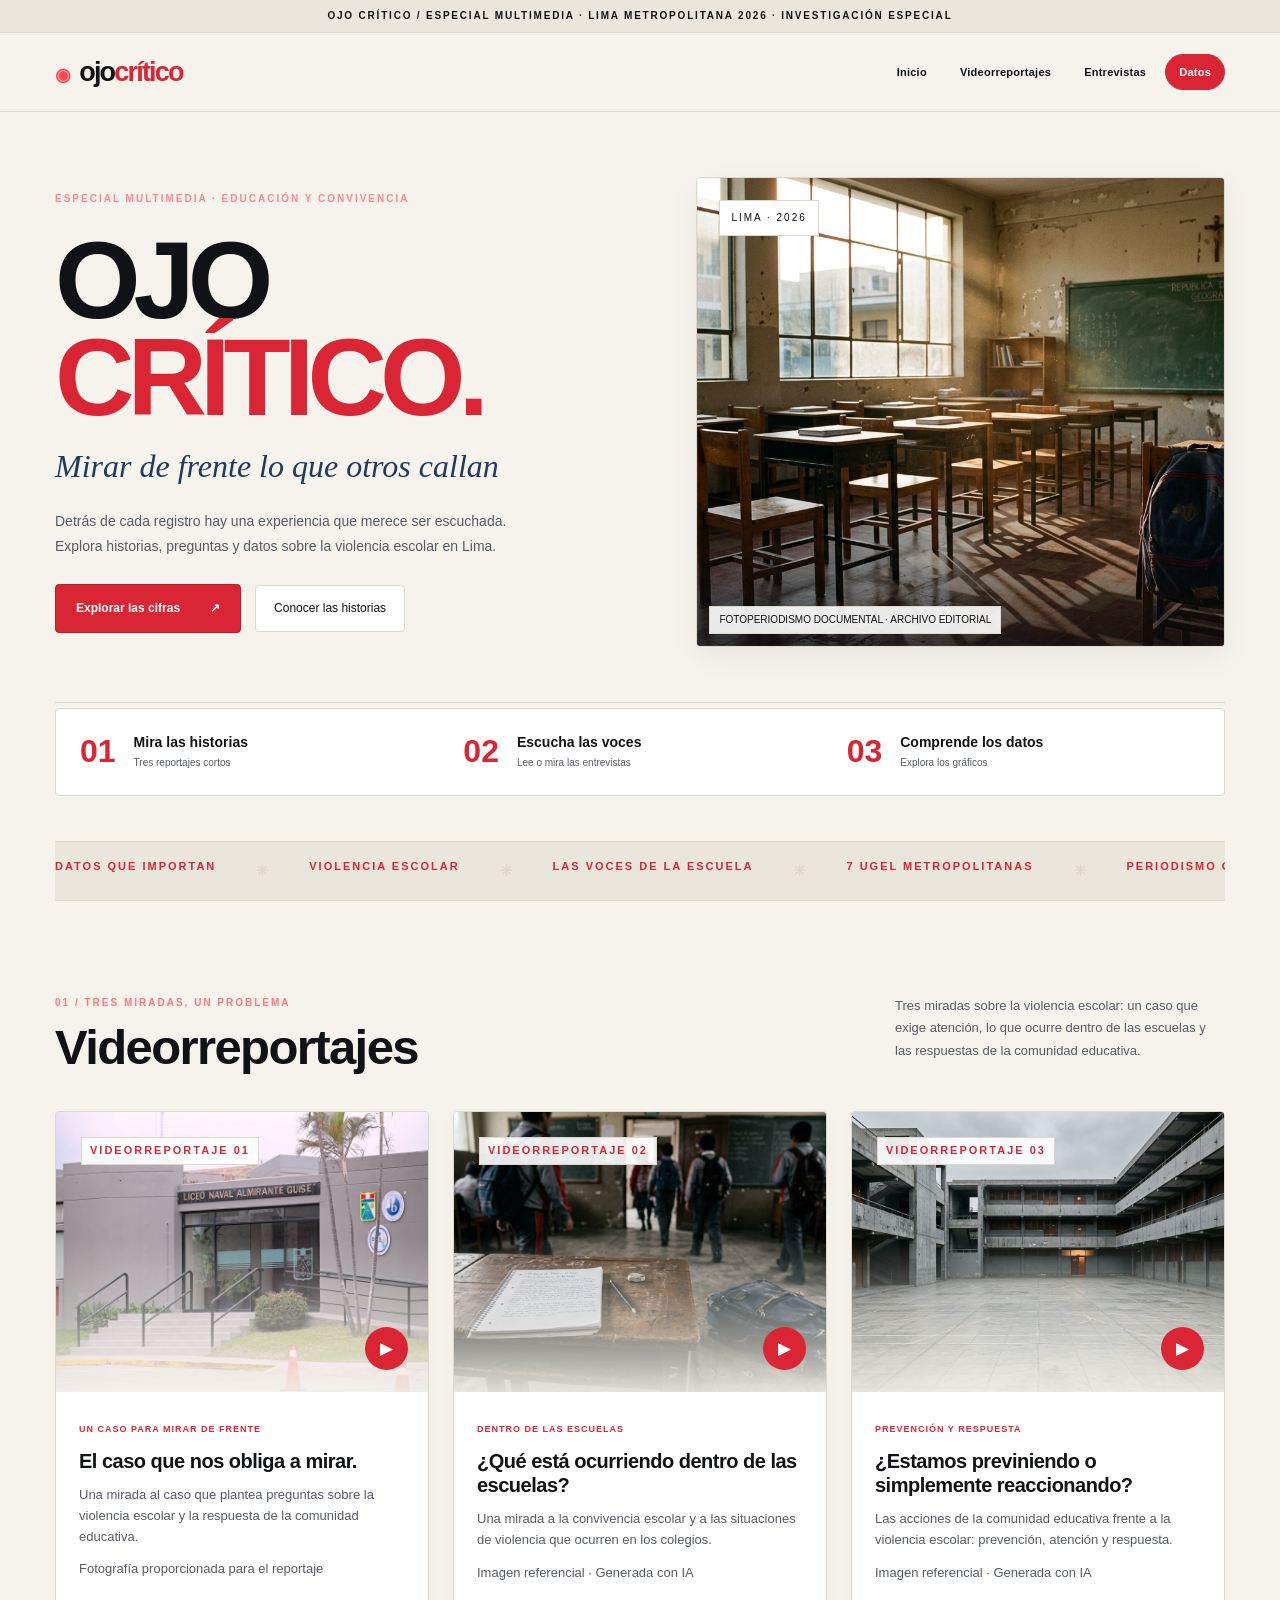
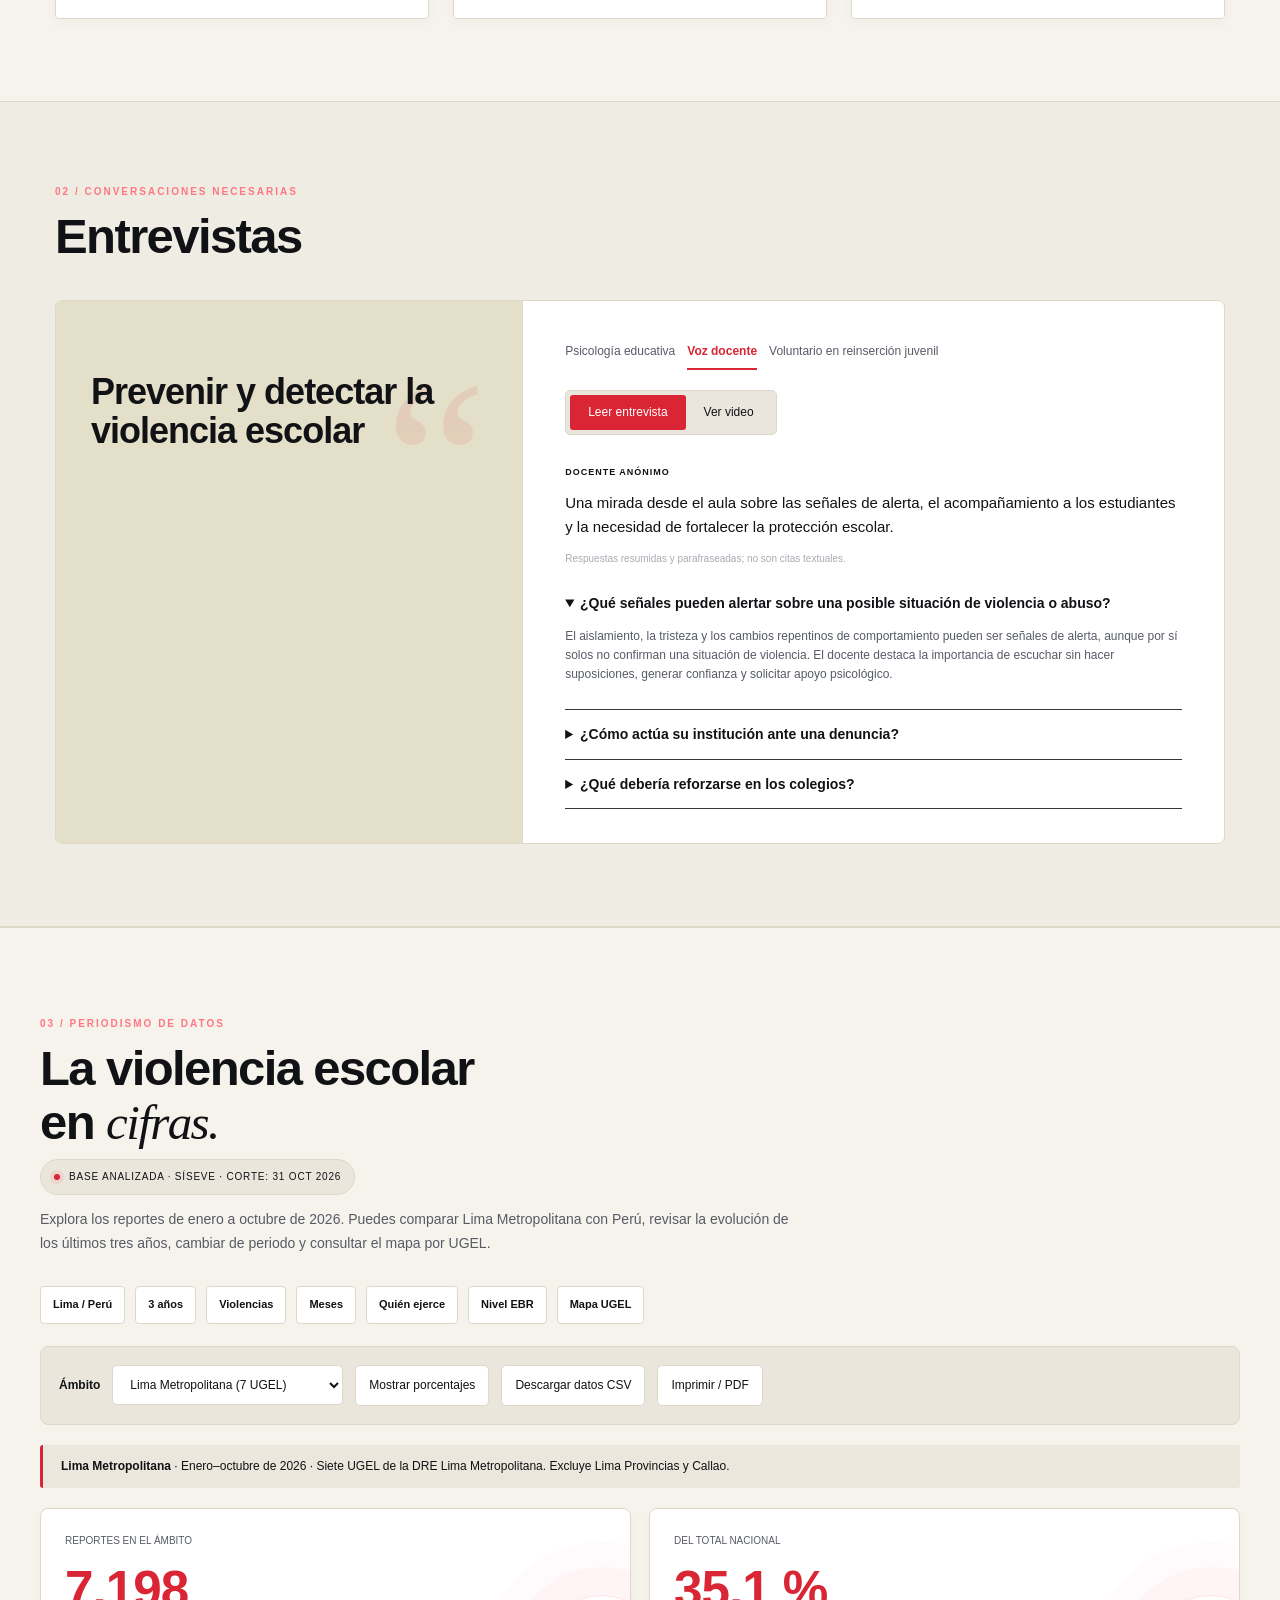
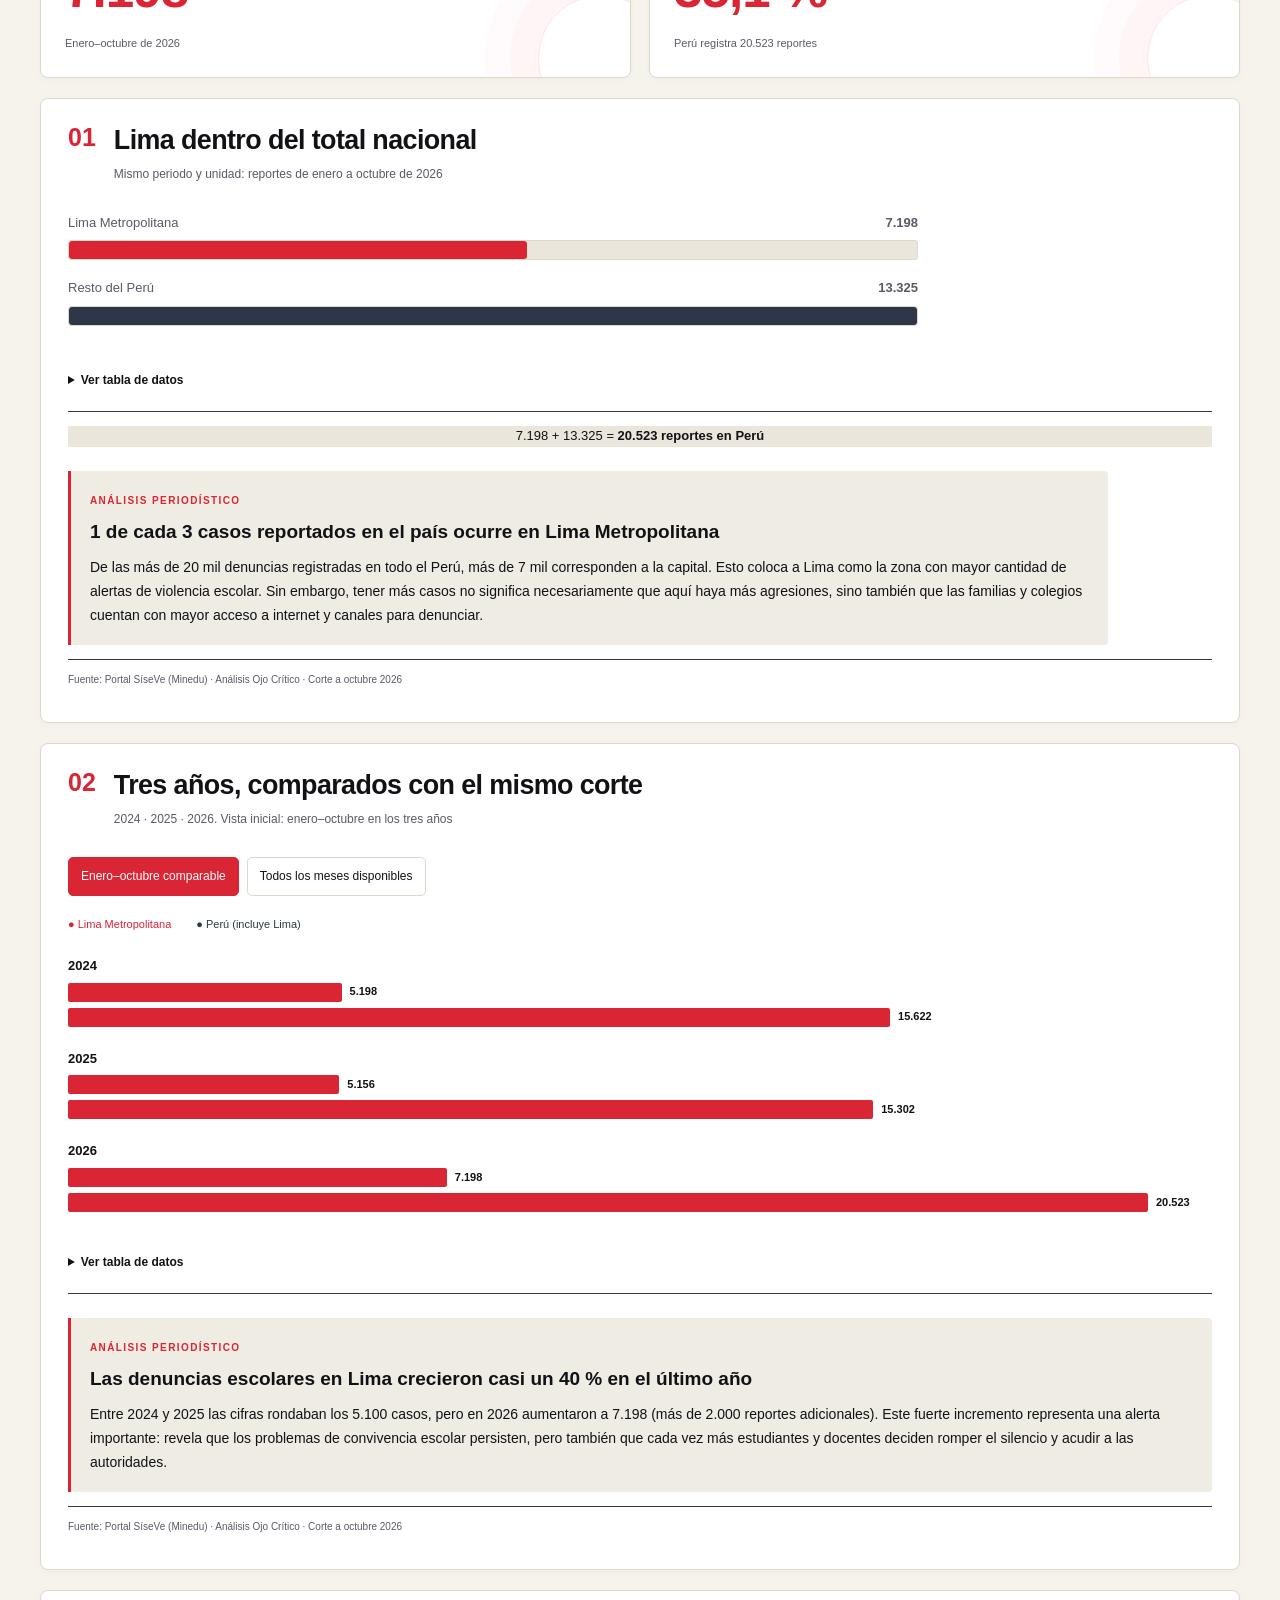
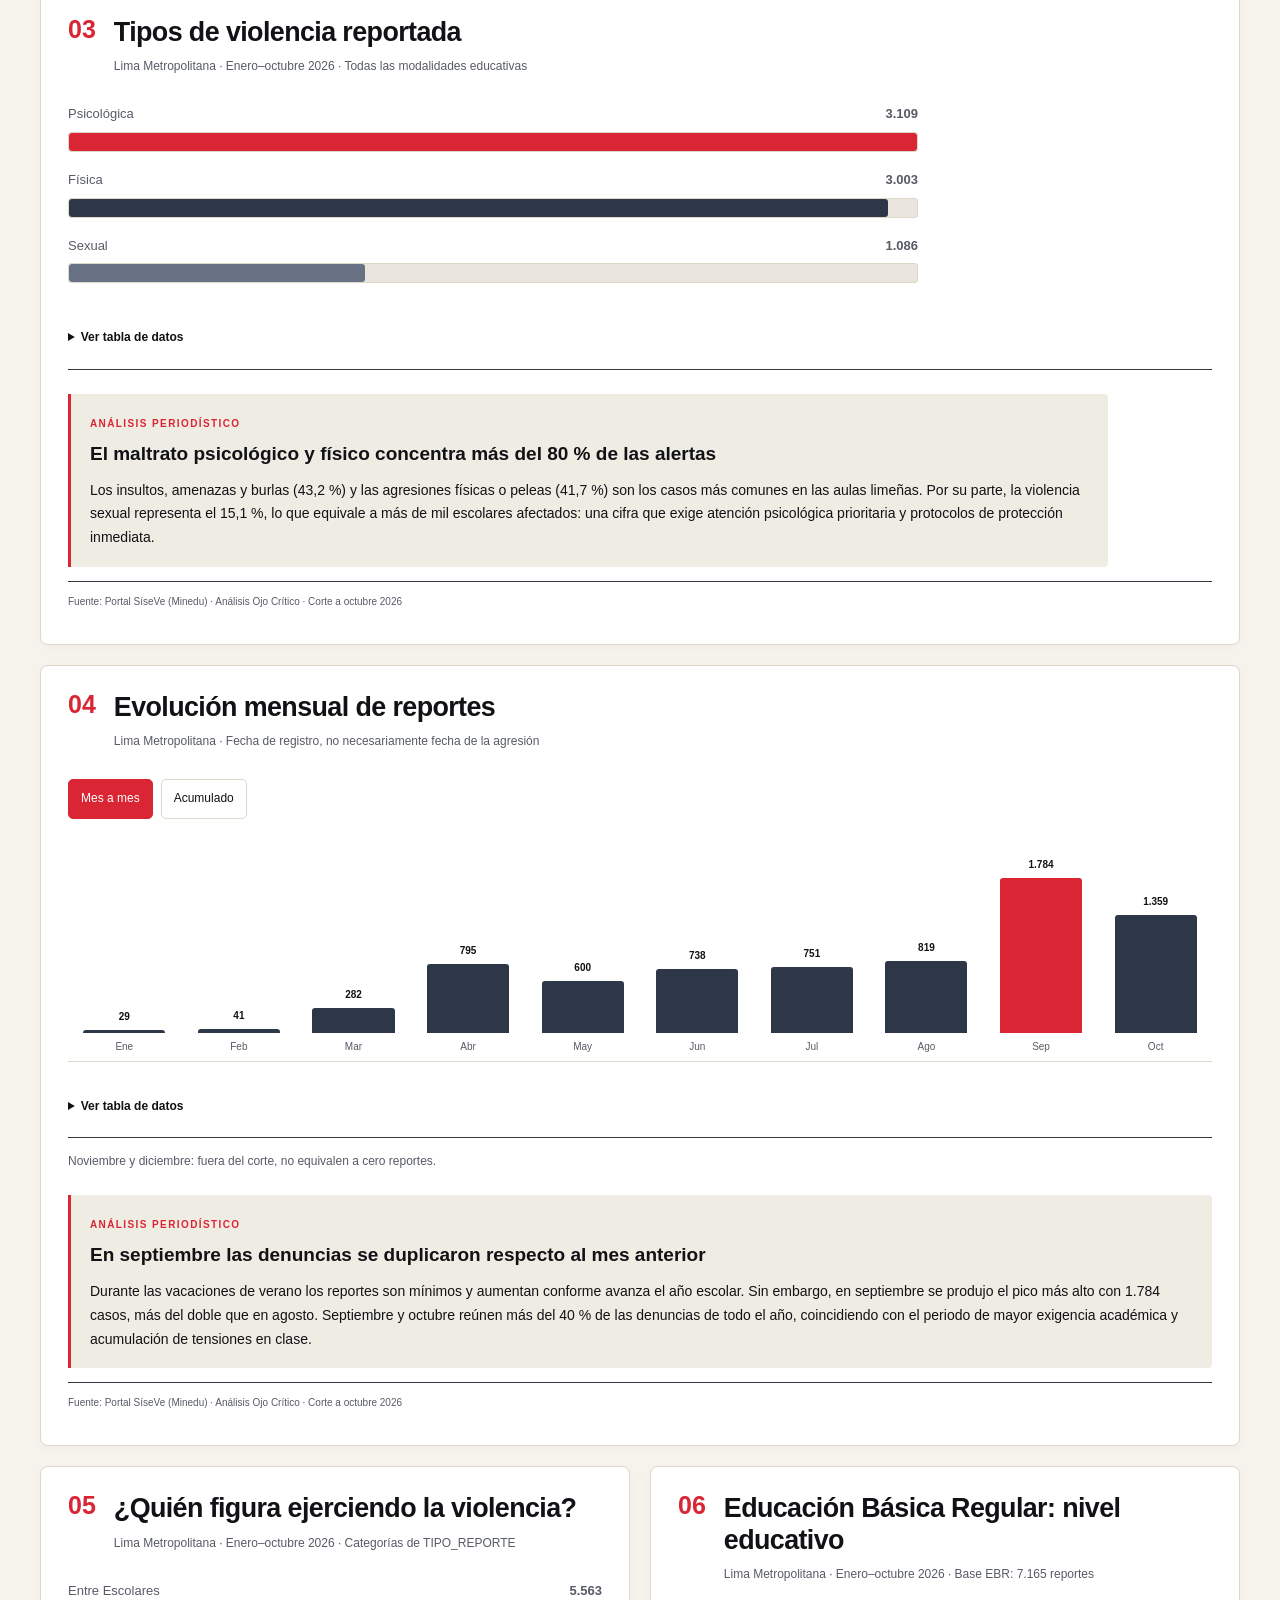
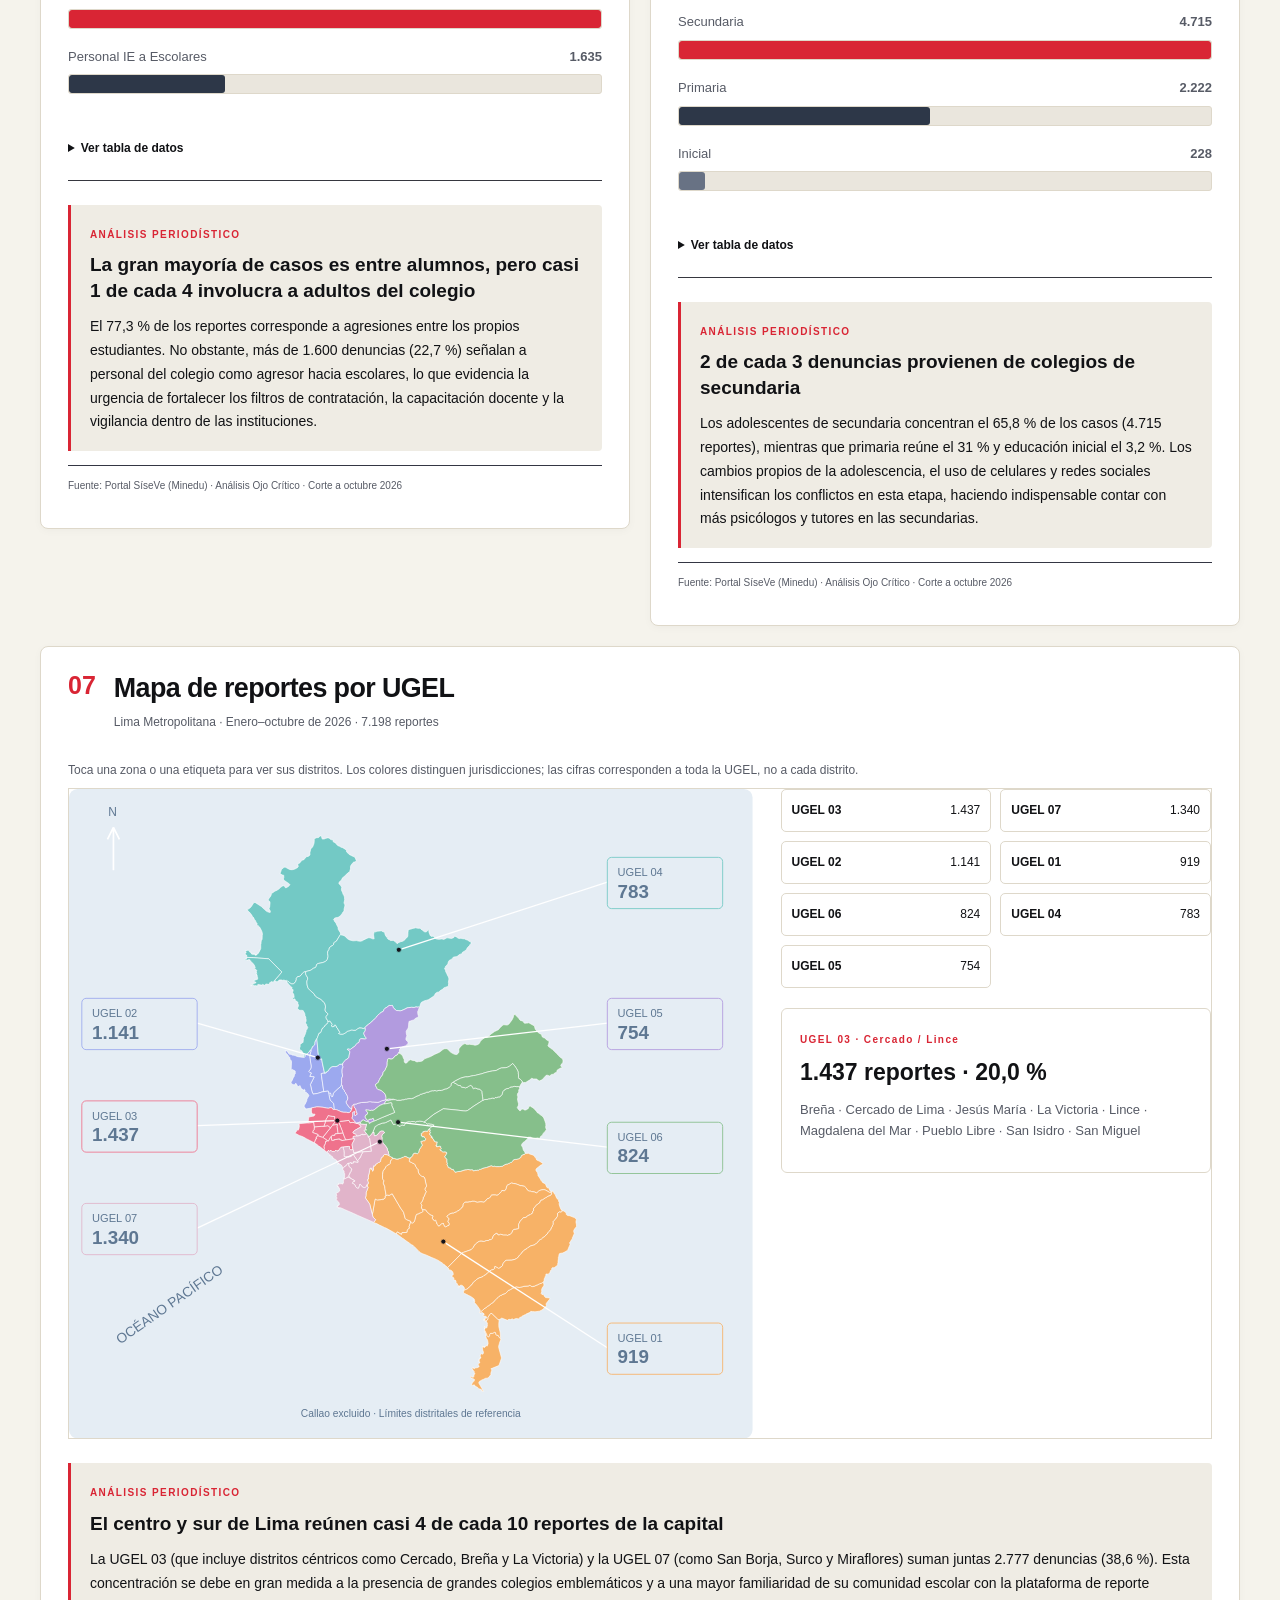
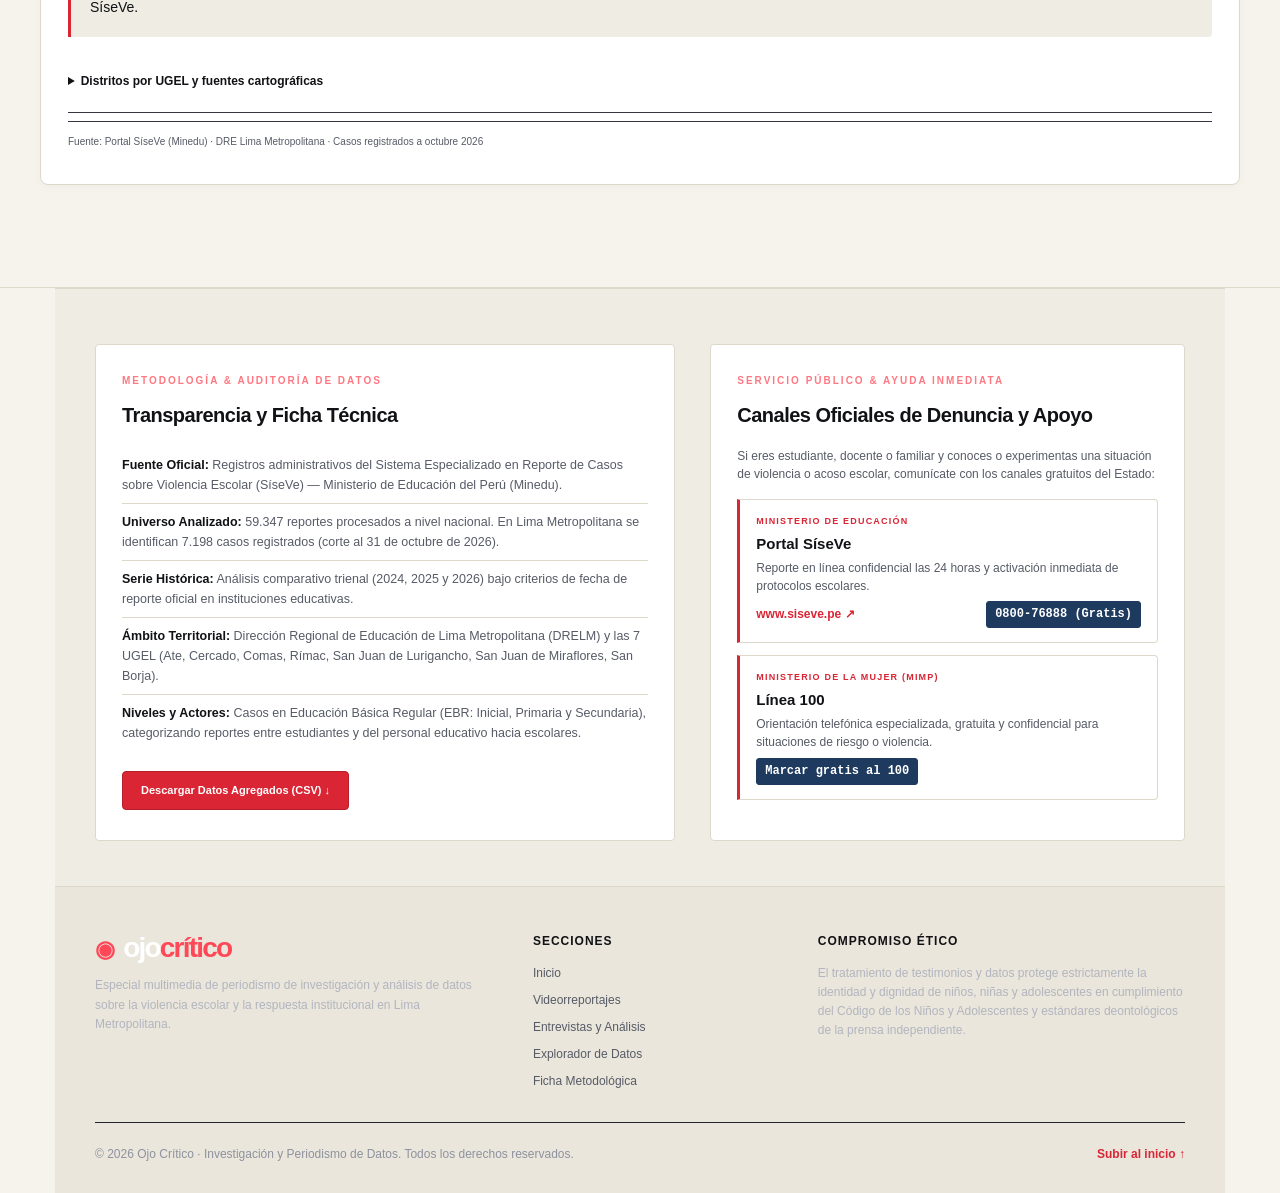
==== commit d90f652f: "Restaura el título de la pestaña del voluntario y conserva su nombre" ====
--- a/index.html
+++ b/index.html
@@ -952,7 +952,7 @@
 <article class="film reveal"><div class="poster"><img alt="Fachada del Liceo Naval Almirante Guise." class="scene-photo" decoding="async" loading="lazy" height="1200" src="img/reportaje-caso-guise.jpg" width="1800"/><span class="num">VIDEORREPORTAJE 01</span><button aria-label="Ver introducción: El caso que nos obliga a mirar." class="play" data-story="0">▶</button></div><div class="film-body"><span class="tag">Un caso para mirar de frente</span><h3>El caso que nos obliga a mirar.</h3><p>Una mirada al caso que plantea preguntas sobre la violencia escolar y la respuesta de la comunidad educativa.</p><p class="mini">Fotografía proporcionada para el reportaje</p></div></article>
 <article class="film reveal"><div class="poster"><img alt="Imagen referencial de un aula y estudiantes, generada con IA." class="scene-photo" decoding="async" loading="lazy" height="768" src="img/reportaje-aula.jpg" width="1376"/><span class="num">VIDEORREPORTAJE 02</span><button aria-label="Ver introducción: ¿Qué está ocurriendo dentro de las escuelas?" class="play" data-story="1">▶</button></div><div class="film-body"><span class="tag">Dentro de las escuelas</span><h3>¿Qué está ocurriendo dentro de las escuelas?</h3><p>Una mirada a la convivencia escolar y a las situaciones de violencia que ocurren en los colegios.</p><p class="mini">Imagen referencial · Generada con IA</p></div></article>
 <article class="film reveal"><div class="poster"><img alt="Imagen referencial de un patio escolar, generada con IA." class="scene-photo" decoding="async" loading="lazy" height="768" src="img/reportaje-institucional.jpg" width="1376"/><span class="num">VIDEORREPORTAJE 03</span><button aria-label="Ver introducción: ¿Estamos previniendo o simplemente reaccionando?" class="play" data-story="2">▶</button></div><div class="film-body"><span class="tag">Prevención y respuesta</span><h3>¿Estamos previniendo o simplemente reaccionando?</h3><p>Las acciones de la comunidad educativa frente a la violencia escolar: prevención, atención y respuesta.</p><p class="mini">Imagen referencial · Generada con IA</p></div></article></div></section></div>
-<section class="interview-section section" id="entrevistas"><div class="wrap"><div class="section-top reveal"><div><div class="eyebrow">02 / Conversaciones necesarias</div><h2>Entrevistas</h2></div></div><div class="interview reveal"><div class="interview-art"><div aria-hidden="true" class="quote">“</div><h3 id="interview-title">Prevenir y detectar la violencia escolar</h3></div><div class="interview-main"><div aria-label="Perfil de entrevista" class="person-tabs"><button aria-pressed="false" data-person="0">Psicología educativa</button><button aria-pressed="true" data-person="1">Voz docente</button><button aria-pressed="false" data-person="2">Jhon Alex Huamán</button></div><div aria-label="Formato de entrevista" class="format"><button aria-pressed="true" data-format="text">Leer entrevista</button><button aria-pressed="false" data-format="video">Ver video</button></div><div id="interview-content"></div></div></div></div></section>
+<section class="interview-section section" id="entrevistas"><div class="wrap"><div class="section-top reveal"><div><div class="eyebrow">02 / Conversaciones necesarias</div><h2>Entrevistas</h2></div></div><div class="interview reveal"><div class="interview-art"><div aria-hidden="true" class="quote">“</div><h3 id="interview-title">Prevenir y detectar la violencia escolar</h3></div><div class="interview-main"><div aria-label="Perfil de entrevista" class="person-tabs"><button aria-pressed="false" data-person="0">Psicología educativa</button><button aria-pressed="true" data-person="1">Voz docente</button><button aria-pressed="false" data-person="2">Voluntario en reinserción juvenil</button></div><div aria-label="Formato de entrevista" class="format"><button aria-pressed="true" data-format="text">Leer entrevista</button><button aria-pressed="false" data-format="video">Ver video</button></div><div id="interview-content"></div></div></div></div></section>
 <section class="data" id="datos"><div class="wrap"><div class="section-top reveal"><div><div class="eyebrow">03 / PERIODISMO DE DATOS</div><h2>La violencia escolar<br/>en <em>cifras.</em></h2></div></div><span class="source-chip">BASE ANALIZADA · SÍSEVE · CORTE: 31 OCT 2026</span><p class="data-intro reveal">Explora los reportes de enero a octubre de 2026. Puedes comparar Lima Metropolitana con Perú, revisar la evolución de los últimos tres años, cambiar de periodo y consultar el mapa por UGEL.</p><nav aria-label="Ir a un gráfico" class="data-index"><a href="#g1">Lima / Perú</a><a href="#g2">3 años</a><a href="#g3">Violencias</a><a href="#g4">Meses</a><a href="#g5">Quién ejerce</a><a href="#g6">Nivel EBR</a><a href="#g7">Mapa UGEL</a></nav><div id="dataExplorer"><div class="toolbar"><label for="scope">Ámbito</label><select id="scope"><option value="metropolitana">Lima Metropolitana (7 UGEL)</option><option value="departamento">Departamento de Lima (16 UGEL)</option></select><button aria-pressed="false" id="units">Mostrar porcentajes</button><button id="csv">Descargar datos CSV</button><button id="print">Imprimir / PDF</button></div><div id="content"><div class="scope-note"><strong>Lima Metropolitana</strong> · Enero–octubre de 2026 · Siete UGEL de la DRE Lima Metropolitana. Excluye Lima Provincias y Callao.</div><div class="kpis"><div><small>REPORTES EN EL ÁMBITO</small><strong>7.198</strong><span>Enero–octubre de 2026</span></div><div><small>DEL TOTAL NACIONAL</small><strong>35,1 %</strong><span>Perú registra 20.523 reportes</span></div></div><section class="card" id="g1"><div class="sectionhead"><span class="index">01</span><div><h2>Lima dentro del total nacional</h2><p class="sub">Mismo periodo y unidad: reportes de enero a octubre de 2026</p></div></div><div class="bars"><div aria-label="Lima Metropolitana: 7.198 reportes; 35,1 %" class="baritem" tabindex="0"><div class="barhead"><span>Lima Metropolitana</span><strong class="val" data-count="7.198" data-percent="35,1 %">7.198</strong></div><div class="track"><span style="width:54.01876%;background:#ff6578"></span></div><div class="tip">7.198 reportes · 35,1 % de 20.523</div></div><div aria-label="Resto del Perú: 13.325 reportes; 64,9 %" class="baritem" tabindex="0"><div class="barhead"><span>Resto del Perú</span><strong class="val" data-count="13.325" data-percent="64,9 %">13.325</strong></div><div class="track"><span style="width:100.00000%;background:#cf94a4"></span></div><div class="tip">13.325 reportes · 64,9 % de 20.523</div></div></div><details class="table"><summary>Ver tabla de datos</summary><div class="scroll"><table><thead><tr><th>Categoría</th><th>Reportes</th><th>Porcentaje</th></tr></thead><tbody><tr><td>Lima Metropolitana</td><td>7.198</td><td>35,1 %</td></tr><tr><td>Resto del Perú</td><td>13.325</td><td>64,9 %</td></tr></tbody></table></div></details><div class="equation">7.198 + 13.325 = <strong>20.523 reportes en Perú</strong></div><div class="analysis"><span class="label">ANÁLISIS PERIODÍSTICO</span><h3>1 de cada 3 casos reportados en el país ocurre en Lima Metropolitana</h3><p>De las más de 20 mil denuncias registradas en todo el Perú, más de 7 mil corresponden a la capital. Esto coloca a Lima como la zona con mayor cantidad de alertas de violencia escolar. Sin embargo, tener más casos no significa necesariamente que aquí haya más agresiones, sino también que las familias y colegios cuentan con mayor acceso a internet y canales para denunciar.</p></div><p class="source">Fuente: Portal SíseVe (Minedu) · Análisis Ojo Crítico · Corte a octubre 2026</p></section><section class="card" id="g2"><div class="sectionhead"><span class="index">02</span><div><h2>Tres años, comparados con el mismo corte</h2><p class="sub">2024 · 2025 · 2026. Vista inicial: enero–octubre en los tres años</p></div></div><div class="tabs"><button class="active" data-period="same">Enero–octubre comparable</button><button data-period="full">Todos los meses disponibles</button></div><div class="period-same"><div class="year-chart"><div class="legend"><span>● Lima Metropolitana</span><span>● Perú (incluye Lima)</span></div><div class="year"><strong>2024</strong><div class="pair"><div style="width:25.3277%;background:#ff6578"></div><b>5.198</b></div><div class="pair"><div style="width:76.1195%;background:#93aace"></div><b>15.622</b></div></div><div class="year"><strong>2025</strong><div class="pair"><div style="width:25.1230%;background:#ff6578"></div><b>5.156</b></div><div class="pair"><div style="width:74.5602%;background:#93aace"></div><b>15.302</b></div></div><div class="year"><strong>2026</strong><div class="pair"><div style="width:35.0728%;background:#ff6578"></div><b>7.198</b></div><div class="pair"><div style="width:100.0000%;background:#93aace"></div><b>20.523</b></div></div></div><details class="table"><summary>Ver tabla de datos</summary><div class="scroll"><table><thead><tr><th>Año</th><th>Lima Metropolitana</th><th>Perú</th></tr></thead><tbody><tr><td>2024</td><td>5.198</td><td>15.622</td></tr><tr><td>2025</td><td>5.156</td><td>15.302</td></tr><tr><td>2026</td><td>7.198</td><td>20.523</td></tr></tbody></table></div></details></div><div class="period-full" hidden=""><p class="warning">2024 y 2025: enero–diciembre. 2026: enero–octubre. No representan periodos de igual duración.</p><div class="year-chart"><div class="legend"><span>● Lima Metropolitana</span><span>● Perú (incluye Lima)</span></div><div class="year"><strong>2024</strong><div class="pair"><div style="width:31.3404%;background:#ff6578"></div><b>6.432</b></div><div class="pair"><div style="width:94.0262%;background:#93aace"></div><b>19.297</b></div></div><div class="year"><strong>2025</strong><div class="pair"><div style="width:31.7790%;background:#ff6578"></div><b>6.522</b></div><div class="pair"><div style="width:95.1469%;background:#93aace"></div><b>19.527</b></div></div><div class="year"><strong>2026</strong><div class="pair"><div style="width:35.0728%;background:#ff6578"></div><b>7.198</b></div><div class="pair"><div style="width:100.0000%;background:#93aace"></div><b>20.523</b></div></div></div><details class="table"><summary>Ver tabla de datos</summary><div class="scroll"><table><thead><tr><th>Año</th><th>Lima Metropolitana</th><th>Perú</th></tr></thead><tbody><tr><td>2024</td><td>6.432</td><td>19.297</td></tr><tr><td>2025</td><td>6.522</td><td>19.527</td></tr><tr><td>2026</td><td>7.198</td><td>20.523</td></tr></tbody></table></div></details></div><div class="analysis"><span class="label">ANÁLISIS PERIODÍSTICO</span><h3>Las denuncias escolares en Lima crecieron casi un 40 % en el último año</h3><p>Entre 2024 y 2025 las cifras rondaban los 5.100 casos, pero en 2026 aumentaron a 7.198 (más de 2.000 reportes adicionales). Este fuerte incremento representa una alerta importante: revela que los problemas de convivencia escolar persisten, pero también que cada vez más estudiantes y docentes deciden romper el silencio y acudir a las autoridades.</p></div><p class="source">Fuente: Portal SíseVe (Minedu) · Análisis Ojo Crítico · Corte a octubre 2026</p></section><section class="card" id="g3"><div class="sectionhead"><span class="index">03</span><div><h2>Tipos de violencia reportada</h2><p class="sub">Lima Metropolitana · Enero–octubre 2026 · Todas las modalidades educativas</p></div></div><div class="bars"><div aria-label="Psicológica: 3.109 reportes; 43,2 %" class="baritem" tabindex="0"><div class="barhead"><span>Psicológica</span><strong class="val" data-count="3.109" data-percent="43,2 %">3.109</strong></div><div class="track"><span style="width:100.00000%;background:#ff6578"></span></div><div class="tip">3.109 reportes · 43,2 % de 7.198</div></div><div aria-label="Física: 3.003 reportes; 41,7 %" class="baritem" tabindex="0"><div class="barhead"><span>Física</span><strong class="val" data-count="3.003" data-percent="41,7 %">3.003</strong></div><div class="track"><span style="width:96.59054%;background:#cf94a4"></span></div><div class="tip">3.003 reportes · 41,7 % de 7.198</div></div><div aria-label="Sexual: 1.086 reportes; 15,1 %" class="baritem" tabindex="0"><div class="barhead"><span>Sexual</span><strong class="val" data-count="1.086" data-percent="15,1 %">1.086</strong></div><div class="track"><span style="width:34.93085%;background:#a5b5d7"></span></div><div class="tip">1.086 reportes · 15,1 % de 7.198</div></div></div><details class="table"><summary>Ver tabla de datos</summary><div class="scroll"><table><thead><tr><th>Categoría</th><th>Reportes</th><th>Porcentaje</th></tr></thead><tbody><tr><td>Psicológica</td><td>3.109</td><td>43,2 %</td></tr><tr><td>Física</td><td>3.003</td><td>41,7 %</td></tr><tr><td>Sexual</td><td>1.086</td><td>15,1 %</td></tr></tbody></table></div></details><div class="analysis"><span class="label">ANÁLISIS PERIODÍSTICO</span><h3>El maltrato psicológico y físico concentra más del 80 % de las alertas</h3><p>Los insultos, amenazas y burlas (43,2 %) y las agresiones físicas o peleas (41,7 %) son los casos más comunes en las aulas limeñas. Por su parte, la violencia sexual representa el 15,1 %, lo que equivale a más de mil escolares afectados: una cifra que exige atención psicológica prioritaria y protocolos de protección inmediata.</p></div><p class="source">Fuente: Portal SíseVe (Minedu) · Análisis Ojo Crítico · Corte a octubre 2026</p></section><section class="card" id="g4"><div class="sectionhead"><span class="index">04</span><div><h2>Evolución mensual de reportes</h2><p class="sub">Lima Metropolitana · Fecha de registro, no necesariamente fecha de la agresión</p></div></div><div class="tabs"><button class="active" data-month="single">Mes a mes</button><button data-month="acc">Acumulado</button></div><div class="month-single"><div aria-label="Reportes mensuales de enero a octubre" class="monthly" role="img"><div class="columns"><div class="col" tabindex="0" title="Enero: 29 reportes"><b>29</b><span style="height:2.520px"></span><small>Ene</small></div><div class="col" tabindex="0" title="Febrero: 41 reportes"><b>41</b><span style="height:3.562px"></span><small>Feb</small></div><div class="col" tabindex="0" title="Marzo: 282 reportes"><b>282</b><span style="height:24.501px"></span><small>Mar</small></div><div class="col" tabindex="0" title="Abril: 795 reportes"><b>795</b><span style="height:69.072px"></span><small>Abr</small></div><div class="col" tabindex="0" title="Mayo: 600 reportes"><b>600</b><span style="height:52.130px"></span><small>May</small></div><div class="col" tabindex="0" title="Junio: 738 reportes"><b>738</b><span style="height:64.120px"></span><small>Jun</small></div><div class="col" tabindex="0" title="Julio: 751 reportes"><b>751</b><span style="height:65.249px"></span><small>Jul</small></div><div class="col" tabindex="0" title="Agosto: 819 reportes"><b>819</b><span style="height:71.158px"></span><small>Ago</small></div><div class="col" tabindex="0" title="Septiembre: 1.784 reportes"><b>1.784</b><span style="height:155.000px"></span><small>Sep</small></div><div class="col" tabindex="0" title="Octubre: 1.359 reportes"><b>1.359</b><span style="height:118.075px"></span><small>Oct</small></div></div></div><details class="table"><summary>Ver tabla de datos</summary><div class="scroll"><table><thead><tr><th>Mes</th><th>Reportes</th></tr></thead><tbody><tr><td>Enero</td><td>29</td></tr><tr><td>Febrero</td><td>41</td></tr><tr><td>Marzo</td><td>282</td></tr><tr><td>Abril</td><td>795</td></tr><tr><td>Mayo</td><td>600</td></tr><tr><td>Junio</td><td>738</td></tr><tr><td>Julio</td><td>751</td></tr><tr><td>Agosto</td><td>819</td></tr><tr><td>Septiembre</td><td>1.784</td></tr><tr><td>Octubre</td><td>1.359</td></tr></tbody></table></div></details></div><div class="month-acc" hidden=""><div aria-label="Acumulado de enero a octubre" class="monthly" role="img"><div class="columns"><div class="col" tabindex="0" title="Enero: 29 reportes"><b>29</b><span style="height:0.624px"></span><small>Ene</small></div><div class="col" tabindex="0" title="Febrero: 70 reportes"><b>70</b><span style="height:1.507px"></span><small>Feb</small></div><div class="col" tabindex="0" title="Marzo: 352 reportes"><b>352</b><span style="height:7.580px"></span><small>Mar</small></div><div class="col" tabindex="0" title="Abril: 1.147 reportes"><b>1.147</b><span style="height:24.699px"></span><small>Abr</small></div><div class="col" tabindex="0" title="Mayo: 1.747 reportes"><b>1.747</b><span style="height:37.619px"></span><small>May</small></div><div class="col" tabindex="0" title="Junio: 2.485 reportes"><b>2.485</b><span style="height:53.511px"></span><small>Jun</small></div><div class="col" tabindex="0" title="Julio: 3.236 reportes"><b>3.236</b><span style="height:69.683px"></span><small>Jul</small></div><div class="col" tabindex="0" title="Agosto: 4.055 reportes"><b>4.055</b><span style="height:87.319px"></span><small>Ago</small></div><div class="col" tabindex="0" title="Septiembre: 5.839 reportes"><b>5.839</b><span style="height:125.736px"></span><small>Sep</small></div><div class="col" tabindex="0" title="Octubre: 7.198 reportes"><b>7.198</b><span style="height:155.000px"></span><small>Oct</small></div></div></div><details class="table"><summary>Ver tabla de datos</summary><div class="scroll"><table><thead><tr><th>Mes</th><th>Acumulado</th></tr></thead><tbody><tr><td>Enero</td><td>29</td></tr><tr><td>Febrero</td><td>70</td></tr><tr><td>Marzo</td><td>352</td></tr><tr><td>Abril</td><td>1.147</td></tr><tr><td>Mayo</td><td>1.747</td></tr><tr><td>Junio</td><td>2.485</td></tr><tr><td>Julio</td><td>3.236</td></tr><tr><td>Agosto</td><td>4.055</td></tr><tr><td>Septiembre</td><td>5.839</td></tr><tr><td>Octubre</td><td>7.198</td></tr></tbody></table></div></details></div><p class="sub">Noviembre y diciembre: fuera del corte, no equivalen a cero reportes.</p><div class="analysis"><span class="label">ANÁLISIS PERIODÍSTICO</span><h3>En septiembre las denuncias se duplicaron respecto al mes anterior</h3><p>Durante las vacaciones de verano los reportes son mínimos y aumentan conforme avanza el año escolar. Sin embargo, en septiembre se produjo el pico más alto con 1.784 casos, más del doble que en agosto. Septiembre y octubre reúnen más del 40 % de las denuncias de todo el año, coincidiendo con el periodo de mayor exigencia académica y acumulación de tensiones en clase.</p></div><p class="source">Fuente: Portal SíseVe (Minedu) · Análisis Ojo Crítico · Corte a octubre 2026</p></section><section class="card" id="g5"><div class="sectionhead"><span class="index">05</span><div><h2>¿Quién figura ejerciendo la violencia?</h2><p class="sub">Lima Metropolitana · Enero–octubre 2026 · Categorías de TIPO_REPORTE</p></div></div><div class="bars"><div aria-label="Entre Escolares: 5.563 reportes; 77,3 %" class="baritem" tabindex="0"><div class="barhead"><span>Entre Escolares</span><strong class="val" data-count="5.563" data-percent="77,3 %">5.563</strong></div><div class="track"><span style="width:100.00000%;background:#ff6578"></span></div><div class="tip">5.563 reportes · 77,3 % de 7.198</div></div><div aria-label="Personal IE a Escolares: 1.635 reportes; 22,7 %" class="baritem" tabindex="0"><div class="barhead"><span>Personal IE a Escolares</span><strong class="val" data-count="1.635" data-percent="22,7 %">1.635</strong></div><div class="track"><span style="width:29.39062%;background:#cf94a4"></span></div><div class="tip">1.635 reportes · 22,7 % de 7.198</div></div></div><details class="table"><summary>Ver tabla de datos</summary><div class="scroll"><table><thead><tr><th>Categoría</th><th>Reportes</th><th>Porcentaje</th></tr></thead><tbody><tr><td>Entre Escolares</td><td>5.563</td><td>77,3 %</td></tr><tr><td>Personal IE a Escolares</td><td>1.635</td><td>22,7 %</td></tr></tbody></table></div></details><div class="analysis"><span class="label">ANÁLISIS PERIODÍSTICO</span><h3>La gran mayoría de casos es entre alumnos, pero casi 1 de cada 4 involucra a adultos del colegio</h3><p>El 77,3 % de los reportes corresponde a agresiones entre los propios estudiantes. No obstante, más de 1.600 denuncias (22,7 %) señalan a personal del colegio como agresor hacia escolares, lo que evidencia la urgencia de fortalecer los filtros de contratación, la capacitación docente y la vigilancia dentro de las instituciones.</p></div><p class="source">Fuente: Portal SíseVe (Minedu) · Análisis Ojo Crítico · Corte a octubre 2026</p></section><section class="card" id="g6"><div class="sectionhead"><span class="index">06</span><div><h2>Educación Básica Regular: nivel educativo</h2><p class="sub">Lima Metropolitana · Enero–octubre 2026 · Base EBR: 7.165 reportes</p></div></div><div class="bars"><div aria-label="Secundaria: 4.715 reportes; 65,8 %" class="baritem" tabindex="0"><div class="barhead"><span>Secundaria</span><strong class="val" data-count="4.715" data-percent="65,8 %">4.715</strong></div><div class="track"><span style="width:100.00000%;background:#ff6578"></span></div><div class="tip">4.715 reportes · 65,8 % de 7.165</div></div><div aria-label="Primaria: 2.222 reportes; 31,0 %" class="baritem" tabindex="0"><div class="barhead"><span>Primaria</span><strong class="val" data-count="2.222" data-percent="31,0 %">2.222</strong></div><div class="track"><span style="width:47.12619%;background:#cf94a4"></span></div><div class="tip">2.222 reportes · 31,0 % de 7.165</div></div><div aria-label="Inicial: 228 reportes; 3,2 %" class="baritem" tabindex="0"><div class="barhead"><span>Inicial</span><strong class="val" data-count="228" data-percent="3,2 %">228</strong></div><div class="track"><span style="width:4.83563%;background:#a5b5d7"></span></div><div class="tip">228 reportes · 3,2 % de 7.165</div></div></div><details class="table"><summary>Ver tabla de datos</summary><div class="scroll"><table><thead><tr><th>Categoría</th><th>Reportes</th><th>Porcentaje</th></tr></thead><tbody><tr><td>Secundaria</td><td>4.715</td><td>65,8 %</td></tr><tr><td>Primaria</td><td>2.222</td><td>31,0 %</td></tr><tr><td>Inicial</td><td>228</td><td>3,2 %</td></tr></tbody></table></div></details><div class="analysis"><span class="label">ANÁLISIS PERIODÍSTICO</span><h3>2 de cada 3 denuncias provienen de colegios de secundaria</h3><p>Los adolescentes de secundaria concentran el 65,8 % de los casos (4.715 reportes), mientras que primaria reúne el 31 % y educación inicial el 3,2 %. Los cambios propios de la adolescencia, el uso de celulares y redes sociales intensifican los conflictos en esta etapa, haciendo indispensable contar con más psicólogos y tutores en las secundarias.</p></div><p class="source">Fuente: Portal SíseVe (Minedu) · Análisis Ojo Crítico · Corte a octubre 2026</p></section><section class="card" id="g7"><div class="sectionhead"><span class="index">07</span><div><h2>Mapa de reportes por UGEL</h2><p class="sub">Lima Metropolitana · Enero–octubre de 2026 · 7.198 reportes</p></div></div><p class="sub">Toca una zona o una etiqueta para ver sus distritos. Los colores distinguen jurisdicciones; las cifras corresponden a toda la UGEL, no a cada distrito.</p><div class="map-layout"><div><svg aria-label="Mapa de los 43 distritos de Lima Metropolitana agrupados en siete UGEL" class="ugelmap" viewbox="0 0 800 760"><rect fill="#121f2d" height="760" rx="10" width="800"></rect><text fill="#8eabc1" font-size="16" transform="rotate(-35 60 650)" x="60" y="650">OCÉANO PACÍFICO</text><path d="M52 95V45L45 59M52 45L59 59" fill="none" stroke="#c5cfdf" stroke-width="2"></path><text fill="#c5cfdf" font-size="14" x="46" y="32">N</text><g aria-label="UGEL 01: 919 reportes" class="ugel-zone" data-ugel="1" role="button" tabindex="0"><path d="M422.7,398.8L423.1,399.1L422.4,400.1L422.1,400.9L422.6,401.1L422.8,402.0L423.2,402.1L422.6,403.2L422.0,403.5L422.7,405.1L424.0,405.8L424.7,406.6L424.8,406.9L423.9,406.8L423.8,407.5L424.2,407.6L424.1,407.9L425.7,408.1L425.6,409.1L425.8,409.1L426.9,410.7L427.3,410.8L427.3,412.1L428.6,412.8L430.0,412.9L430.4,413.2L431.0,413.0L430.9,413.9L430.6,414.9L430.5,416.0L429.7,417.1L429.8,417.7L430.4,417.3L430.8,417.8L430.0,418.1L430.2,418.5L430.4,418.6L432.0,418.5L433.1,417.9L435.0,418.3L435.0,419.4L435.9,420.6L434.5,422.0L434.3,421.9L434.0,422.3L434.2,422.6L435.6,422.8L436.3,424.0L436.9,424.4L438.4,424.7L440.1,424.6L441.9,425.2L442.1,427.0L441.4,427.6L441.2,428.3L440.0,429.9L439.8,430.7L439.9,431.0L440.8,431.6L442.3,433.5L442.3,436.7L442.9,438.2L442.5,439.7L443.7,441.9L443.8,442.9L444.6,443.3L445.3,443.3L446.3,443.4L447.0,444.5L448.4,445.3L449.7,445.1L450.1,445.6L450.7,446.9L451.4,447.6L451.7,448.2L452.1,448.2L452.1,448.5L454.4,447.8L457.9,447.5L463.5,445.7L465.8,445.5L466.8,445.2L469.7,445.7L471.2,445.5L472.0,445.6L473.0,446.0L473.5,447.0L475.3,446.3L477.0,446.3L478.0,446.0L478.6,446.2L479.2,446.1L479.9,445.5L480.6,445.1L481.3,445.2L484.5,443.8L486.7,443.2L488.6,442.9L490.3,442.2L491.7,441.8L493.8,440.9L494.9,440.9L495.8,441.5L496.9,441.7L497.9,441.3L498.8,441.7L500.0,441.9L503.8,441.9L505.7,441.6L506.8,441.6L507.4,441.4L509.8,439.8L512.0,439.0L513.3,438.8L514.2,438.3L515.4,437.9L516.2,437.3L517.0,437.0L517.7,437.0L518.8,436.0L520.3,433.9L522.1,433.5L524.0,433.4L524.7,433.1L526.3,432.8L526.8,432.3L529.0,431.0L529.0,429.8L529.3,429.2L531.1,428.1L533.5,427.3L534.1,426.3L534.0,426.0L534.7,426.5L535.9,426.6L537.5,426.3L539.0,427.1L541.9,428.0L543.3,428.5L544.9,430.0L545.5,431.1L546.9,432.8L547.2,434.1L548.7,434.9L550.1,435.3L553.9,437.7L554.7,438.1L554.6,438.4L553.2,439.7L552.4,440.1L550.6,441.2L549.6,442.5L547.4,443.9L546.5,445.1L546.6,446.9L547.8,448.3L548.3,449.2L548.8,450.8L548.9,452.6L550.1,454.0L551.8,456.8L552.3,458.0L553.3,459.0L554.8,461.1L555.8,461.1L557.0,462.0L557.7,462.9L558.3,463.1L558.3,464.4L559.6,466.6L559.9,466.7L561.4,466.8L563.2,470.8L563.8,471.0L565.7,470.6L565.7,470.8L565.4,471.2L565.1,471.2L563.8,472.2L562.6,472.2L558.1,469.6L556.4,469.0L555.1,468.9L552.5,469.3L550.4,470.0L549.6,470.6L547.7,472.5L547.2,472.7L544.5,471.5L541.3,471.2L540.3,470.7L538.7,470.6L537.4,470.0L536.2,469.1L535.2,467.0L533.0,465.0L529.4,464.2L528.1,464.2L525.5,463.0L522.2,461.9L520.3,461.7L518.0,461.2L517.3,461.2L515.3,462.7L513.4,463.4L512.8,463.9L512.0,466.0L511.7,467.7L510.8,469.3L509.9,470.2L509.3,470.3L506.7,469.8L506.0,471.2L505.1,472.3L503.1,473.9L502.4,474.8L501.2,475.4L500.6,475.5L499.0,475.1L496.3,475.1L494.6,475.3L494.0,475.8L493.3,477.4L491.7,479.0L490.2,479.3L489.2,479.8L487.5,482.2L485.8,483.4L484.6,483.6L483.7,483.2L481.8,483.1L477.8,483.7L476.2,483.2L475.0,482.6L471.6,482.5L470.3,483.1L469.0,483.1L466.9,483.6L464.6,483.5L463.2,483.7L461.8,485.2L461.3,486.5L461.2,488.0L460.6,489.3L459.8,490.1L458.4,491.2L456.7,493.1L454.8,493.9L453.3,495.1L451.5,495.5L450.1,496.4L448.4,496.4L445.8,497.2L444.9,497.9L444.2,498.6L442.4,499.7L442.3,499.9L442.5,500.4L445.0,503.2L444.0,504.8L443.5,506.4L443.7,506.9L444.5,507.4L445.0,508.2L445.0,510.3L444.8,510.6L442.8,511.4L440.6,512.7L440.3,512.6L439.4,511.6L438.5,509.9L438.3,508.5L437.4,508.4L436.9,508.8L436.2,508.9L433.1,511.6L432.8,511.7L432.1,511.2L431.6,510.3L430.3,509.1L430.5,507.7L429.4,506.7L429.5,505.6L429.4,505.0L428.7,504.8L428.0,505.2L427.2,505.1L426.6,504.6L425.9,503.3L424.9,502.4L425.8,500.2L425.8,499.5L423.4,498.7L421.9,497.8L420.8,496.5L418.8,494.9L417.3,492.6L415.3,492.5L413.4,491.7L412.4,490.7L412.5,489.0L412.9,487.0L412.7,486.6L411.9,485.9L411.6,485.0L412.0,484.2L413.3,482.5L413.9,481.3L414.5,479.5L414.6,477.7L415.8,476.8L416.7,473.8L417.9,471.6L417.9,470.8L416.7,469.2L416.5,468.4L416.9,467.0L417.4,466.4L418.3,465.0L418.4,463.8L417.8,462.5L416.6,456.7L415.8,454.4L415.4,454.0L413.9,453.7L412.7,453.3L410.9,451.8L410.0,450.9L409.2,449.4L408.6,447.2L408.5,445.5L406.9,443.8L406.6,442.9L405.5,441.5L405.1,440.0L404.3,439.0L403.7,438.5L402.3,438.2L400.9,437.1L398.9,436.5L398.4,436.1L398.2,435.6L398.3,434.7L399.2,432.1L400.2,430.7L401.1,430.3L401.7,429.8L402.2,428.9L402.4,427.7L402.7,427.2L404.8,426.0L406.9,426.6L407.3,426.9L407.7,426.9L409.2,425.4L409.7,423.1L410.5,420.9L412.0,419.5L412.3,418.3L413.4,417.1L413.1,416.8L413.3,416.5L413.1,416.2L413.2,415.7L412.8,415.4L412.7,415.0L412.2,414.2L412.1,413.7L411.6,412.9L412.4,412.1L414.5,412.0L414.8,411.5L416.3,411.7L416.7,410.8L417.5,409.9L417.5,409.5L417.3,409.2L415.7,407.7L415.5,406.8L413.6,407.3L413.3,406.1L412.3,406.1L412.3,403.1L412.9,402.5L413.8,402.5L414.1,402.2L414.1,401.1L417.6,400.3L418.9,400.6L419.7,400.5L420.2,399.1L420.6,398.5L421.5,398.2L421.7,397.7L421.9,398.4L422.7,398.8Z" fill="#f7b267" fill-rule="evenodd" stroke="#121722" stroke-width=".7"><title>PACHACAMAC · UGEL 01 · 919 reportes en toda la UGEL, no en este distrito</title></path><path d="M379.3,475.6L388.1,490.5L391.3,495.0L391.6,495.6L393.4,502.4L393.7,503.0L394.8,503.8L400.1,506.0L399.7,507.4L398.1,511.9L398.1,512.9L398.8,513.8L396.7,515.2L396.3,515.7L396.0,516.5L395.7,518.8L394.9,519.0L389.8,519.2L389.6,519.5L389.2,521.2L388.9,521.3L384.3,518.4L383.0,520.7L378.3,517.9L371.0,513.9L369.2,513.2L367.4,512.2L363.2,510.3L360.1,508.6L357.8,507.8L356.7,507.2L358.8,504.0L355.8,501.0L355.3,499.5L355.0,497.7L355.6,494.9L358.2,480.1L358.8,480.0L360.0,480.7L361.0,480.9L365.6,480.5L366.5,479.9L367.0,480.0L367.2,480.5L370.1,478.7L369.9,478.3L369.9,476.3L370.2,476.0L372.8,475.2L374.7,475.7L378.2,473.6L379.3,475.6Z" fill="#f7b267" fill-rule="evenodd" stroke="#121722" stroke-width=".7"><title>VILLA EL SALVADOR · UGEL 01 · 919 reportes en toda la UGEL, no en este distrito</title></path><path d="M487.2,634.9L487.7,635.5L487.9,636.4L488.9,638.4L489.3,639.8L489.9,640.6L490.7,641.1L491.2,641.1L492.0,640.2L492.2,639.6L492.3,638.4L493.0,637.2L493.8,637.0L495.4,637.1L497.0,636.4L497.8,635.9L498.6,635.8L499.1,636.1L499.4,637.1L499.5,638.2L499.7,638.6L500.5,639.1L502.4,639.6L503.7,642.0L504.4,642.6L504.9,642.7L505.1,642.2L505.3,644.7L504.4,646.6L503.7,648.9L502.8,652.3L502.8,653.4L506.2,665.9L503.7,673.3L503.2,674.2L502.5,674.9L500.8,675.7L493.7,678.6L495.0,679.6L494.0,682.6L493.7,684.1L493.9,685.7L493.8,686.0L492.9,686.2L491.7,688.0L490.7,689.0L489.4,689.5L487.4,689.7L485.4,690.8L483.2,691.6L481.9,692.5L481.0,692.7L480.1,693.6L479.6,694.7L479.6,695.2L485.2,704.9L484.8,704.9L484.3,704.6L484.3,705.0L484.0,704.8L483.9,704.5L483.5,704.8L483.4,704.5L483.2,704.6L483.4,704.2L483.0,704.4L483.5,703.8L483.0,704.0L482.8,703.7L482.7,703.8L482.9,703.0L482.1,702.8L481.8,702.3L480.9,702.2L479.7,701.8L479.0,701.3L478.2,700.3L477.3,699.7L477.0,699.8L477.0,699.7L476.7,699.6L475.7,698.8L475.5,698.8L475.4,699.1L475.2,699.1L475.1,698.9L475.2,698.7L475.0,698.8L474.9,698.5L474.5,698.3L474.6,697.9L474.4,698.1L474.5,697.8L474.2,697.9L474.4,697.4L474.1,697.2L473.5,697.7L473.5,697.9L473.2,697.3L473.0,697.6L472.6,697.7L472.4,698.0L471.3,697.8L471.2,697.0L471.5,696.8L471.4,696.6L471.8,695.6L472.0,695.3L471.9,695.3L471.9,694.7L472.1,694.4L472.4,694.7L472.8,694.4L472.7,694.0L472.7,693.9L472.9,694.1L473.3,693.2L473.7,693.1L473.9,692.8L474.2,692.9L474.5,692.8L474.0,692.3L474.3,692.1L474.3,691.7L474.6,691.6L474.6,691.3L474.4,691.2L474.0,691.3L473.6,690.5L472.9,690.1L473.0,689.9L472.6,690.3L472.3,690.3L472.1,690.1L472.0,689.6L471.7,689.4L470.3,689.3L470.0,688.4L470.2,687.4L471.6,687.9L471.7,688.4L472.3,688.4L472.7,688.1L472.9,688.4L473.2,688.4L473.1,688.1L473.4,687.7L473.7,687.7L473.7,687.2L474.2,687.1L473.8,686.8L473.6,685.9L474.4,685.7L474.3,685.0L475.1,684.2L474.9,684.2L474.9,683.9L474.3,683.9L473.9,683.6L474.4,683.3L474.2,683.1L474.2,682.6L474.4,682.4L474.3,681.7L474.1,681.7L473.3,681.0L472.8,679.6L472.5,679.8L472.2,679.6L472.2,678.9L471.9,678.2L471.7,678.4L471.6,678.3L471.8,677.7L472.3,677.2L473.1,677.0L473.0,678.1L473.2,678.0L473.2,677.9L473.4,677.8L473.4,677.7L473.9,677.7L474.0,678.2L474.9,678.3L475.5,677.8L475.4,677.5L475.7,677.1L476.0,677.1L476.1,677.3L476.6,677.2L476.9,677.4L477.5,677.4L478.9,676.8L479.6,676.4L479.9,675.9L479.9,675.3L479.6,675.3L479.5,674.8L478.9,674.2L478.8,673.4L479.2,673.2L479.3,672.4L479.6,672.1L479.6,671.8L480.5,671.9L480.7,671.8L480.7,670.8L480.9,670.6L480.8,670.4L480.3,670.4L480.2,670.1L479.9,670.1L479.9,669.9L479.7,669.9L479.6,669.7L479.1,669.8L479.0,669.6L479.3,669.6L479.5,669.2L479.8,669.1L479.7,669.0L480.0,669.0L479.8,668.6L480.2,668.6L480.0,668.4L480.0,668.1L480.3,668.1L480.2,667.8L479.5,668.0L479.8,667.8L479.7,667.7L479.9,667.6L479.8,667.2L480.3,667.1L480.4,667.0L480.8,667.1L480.9,666.8L480.7,666.8L480.7,666.7L481.5,666.4L481.5,665.6L481.7,665.8L481.9,665.6L482.2,665.7L481.9,665.4L481.7,665.7L481.4,665.3L481.7,665.2L481.4,665.1L481.4,663.9L481.2,663.3L481.7,662.3L481.5,661.5L482.7,661.0L483.6,661.5L484.2,661.4L484.7,660.9L485.1,659.4L485.0,658.7L484.3,657.4L484.4,656.6L484.1,656.1L484.1,655.3L483.9,654.6L483.8,652.2L483.9,652.1L484.0,652.2L484.8,653.2L485.0,652.9L484.9,652.7L485.2,652.8L485.2,652.5L485.5,653.0L485.6,653.7L486.0,653.7L486.2,653.4L486.0,653.3L486.2,653.4L486.0,653.0L486.4,653.1L486.5,652.9L486.6,653.0L486.9,652.9L486.6,652.2L486.9,652.7L487.3,652.6L487.4,652.4L487.5,651.9L487.7,651.6L488.7,651.3L488.5,651.7L488.8,652.0L489.6,651.7L489.5,651.6L489.2,651.4L489.6,651.2L489.3,651.0L489.8,650.7L489.4,650.7L489.6,650.5L489.9,650.6L489.7,650.3L489.9,650.5L490.3,649.8L490.5,648.8L490.0,645.8L489.5,644.3L488.4,642.9L487.9,640.9L488.1,638.4L487.7,637.3L487.3,637.0L487.3,636.7L487.0,636.3L486.9,635.9L486.3,635.2L486.4,635.1L487.2,634.9Z" fill="#f7b267" fill-rule="evenodd" stroke="#121722" stroke-width=".7"><title>PUCUSANA · UGEL 01 · 919 reportes en toda la UGEL, no en este distrito</title></path><path d="M537.4,470.0L538.7,470.6L540.3,470.7L541.3,471.2L544.5,471.5L547.2,472.7L547.7,472.5L549.6,470.6L550.4,470.0L552.5,469.3L555.1,468.9L556.4,469.0L558.1,469.6L562.6,472.2L563.8,472.2L565.1,471.2L565.4,471.2L565.0,472.2L564.8,474.0L564.1,475.2L563.1,475.8L560.3,476.8L558.6,478.1L557.8,478.4L557.3,478.9L556.1,479.3L555.5,480.1L554.5,480.6L553.9,481.1L552.4,481.2L551.7,482.1L551.0,484.2L549.5,485.1L548.7,486.0L548.0,486.2L546.8,487.2L546.6,487.7L545.5,488.7L545.1,489.5L543.8,490.6L543.5,491.7L544.0,492.8L542.8,494.4L542.6,495.8L541.8,497.1L541.6,497.2L540.7,497.2L539.6,498.3L536.7,499.4L536.2,500.0L535.6,500.9L535.0,501.3L531.8,501.8L530.9,502.5L529.8,503.9L528.0,505.9L526.5,508.9L526.2,509.7L526.4,514.0L525.9,514.7L522.1,515.4L521.1,515.4L520.2,515.8L519.5,516.5L518.3,519.3L516.1,521.6L514.9,521.7L513.3,522.5L511.8,522.1L508.2,522.1L505.5,521.1L504.9,521.2L503.7,521.8L502.2,521.9L501.8,521.6L501.2,520.3L500.3,520.1L497.6,521.6L496.1,524.1L495.5,526.1L494.6,527.0L492.9,527.5L492.4,527.4L491.2,528.3L488.4,528.5L486.6,529.4L484.8,529.5L483.1,529.2L480.7,529.2L480.2,529.6L478.8,530.1L475.8,532.5L474.1,534.7L473.1,536.6L470.6,539.2L461.7,542.3L460.3,542.7L443.2,560.1L442.0,558.9L440.7,558.3L440.0,557.1L438.1,556.0L436.8,554.7L432.0,551.7L431.4,551.1L430.4,550.9L429.8,550.5L423.9,548.1L417.8,545.3L414.0,544.0L411.5,542.7L409.6,541.2L404.3,535.7L403.2,535.0L402.1,533.7L401.0,533.4L400.4,533.0L398.2,531.4L397.7,530.8L396.8,530.4L394.5,528.8L391.9,526.9L391.7,526.6L391.5,526.6L391.4,526.3L390.7,526.1L387.8,524.0L387.6,523.6L386.4,522.8L385.7,522.2L384.9,521.8L384.5,521.4L383.8,521.2L383.0,520.7L384.3,518.4L388.9,521.3L389.2,521.2L389.6,519.5L389.8,519.2L394.9,519.0L395.7,518.8L396.0,516.5L396.3,515.7L396.7,515.2L398.8,513.8L398.1,512.9L398.1,511.9L399.8,507.1L401.3,507.8L402.2,507.9L402.9,507.6L403.6,506.8L404.5,505.0L406.1,498.8L406.4,498.3L406.9,497.7L407.7,497.5L408.5,497.0L409.4,497.1L410.7,496.1L412.6,495.6L413.6,495.0L414.1,494.5L414.2,493.8L413.4,492.3L413.4,491.7L415.3,492.5L417.3,492.6L418.8,494.9L420.8,496.5L421.9,497.8L423.4,498.7L425.8,499.5L425.8,500.2L424.9,502.4L425.9,503.3L426.6,504.6L427.2,505.1L428.0,505.2L428.7,504.8L429.4,505.0L429.5,505.6L429.4,506.7L430.5,507.7L430.3,509.1L431.6,510.3L432.1,511.2L432.8,511.7L433.1,511.6L436.2,508.9L436.9,508.8L437.4,508.4L438.0,508.4L438.3,508.5L438.5,509.9L439.4,511.6L440.3,512.6L440.6,512.7L442.8,511.4L444.8,510.6L445.0,510.3L445.0,508.2L444.5,507.4L443.7,506.9L443.5,506.4L444.0,504.8L445.0,503.2L442.5,500.4L442.3,499.9L442.4,499.7L444.2,498.6L444.9,497.9L445.8,497.2L448.4,496.4L450.1,496.4L451.5,495.5L453.3,495.1L454.8,493.9L456.7,493.1L458.4,491.2L459.8,490.1L460.6,489.3L461.2,488.0L461.3,486.5L461.8,485.2L463.2,483.7L464.6,483.5L466.9,483.6L469.0,483.1L470.3,483.1L471.6,482.5L475.0,482.6L476.2,483.2L477.8,483.7L481.8,483.1L483.7,483.2L484.6,483.6L485.8,483.4L487.5,482.2L489.2,479.8L490.2,479.3L491.7,479.0L493.3,477.4L494.0,475.8L494.6,475.3L496.3,475.1L499.0,475.1L500.6,475.5L501.2,475.4L502.4,474.8L503.1,473.9L505.1,472.3L506.0,471.2L506.7,469.8L509.3,470.3L509.9,470.2L510.8,469.3L511.7,467.7L512.0,466.0L512.8,463.9L513.4,463.4L515.3,462.7L517.3,461.2L518.0,461.2L520.3,461.7L522.2,461.9L525.5,463.0L528.1,464.2L529.4,464.2L533.0,465.0L535.2,467.0L536.2,469.1L537.4,470.0Z" fill="#f7b267" fill-rule="evenodd" stroke="#121722" stroke-width=".7"><title>LURIN · UGEL 01 · 919 reportes en toda la UGEL, no en este distrito</title></path><path d="M555.2,582.0L554.3,583.1L553.2,585.4L553.1,587.0L553.2,588.3L552.6,590.5L553.5,591.6L555.2,591.7L555.7,592.1L556.3,593.6L557.7,595.2L562.2,595.6L562.6,596.1L562.7,596.9L560.3,599.7L558.7,601.9L558.3,602.9L558.7,604.6L558.2,605.4L556.2,607.5L554.5,609.0L552.9,610.0L550.6,611.1L545.2,611.9L543.9,611.6L543.0,611.7L540.5,611.3L539.0,612.8L534.9,614.5L533.8,615.6L532.5,615.5L531.7,616.3L530.5,616.9L529.1,618.2L528.0,618.1L527.3,619.1L526.3,620.0L525.5,620.1L523.8,619.7L523.2,619.7L520.1,620.9L519.7,620.9L518.8,620.1L518.6,620.1L516.8,620.9L515.2,620.7L514.7,620.7L513.1,621.8L506.2,619.1L505.9,619.7L505.6,619.9L503.1,621.2L501.6,620.5L495.5,614.6L494.0,613.5L493.0,614.5L490.4,618.1L490.6,619.2L489.7,621.6L489.4,621.4L488.7,622.1L487.9,621.9L487.8,622.0L487.7,623.3L487.4,623.4L487.5,623.1L487.2,623.1L487.2,622.5L487.0,622.7L486.8,622.1L486.3,622.0L486.2,621.5L485.4,621.9L485.7,621.5L485.4,621.5L485.3,621.2L484.8,621.2L485.1,620.9L485.3,621.0L485.5,620.6L485.8,620.8L485.7,621.1L485.8,621.1L485.9,621.4L486.2,620.9L486.2,621.2L486.4,621.3L486.4,621.0L486.9,620.9L487.2,620.6L487.3,620.0L486.9,619.9L487.0,619.5L486.7,619.4L486.8,618.9L487.7,619.0L488.1,619.2L488.2,619.5L488.6,619.3L488.9,618.7L488.7,618.6L488.7,618.3L488.3,618.4L488.5,618.2L488.5,618.0L488.3,617.6L488.1,617.6L488.1,617.2L487.8,617.0L487.1,617.1L486.9,617.4L486.9,617.1L486.1,616.7L485.9,616.7L485.7,617.1L485.4,617.1L485.0,616.9L484.6,616.4L484.7,616.0L485.1,616.0L485.1,615.7L485.7,615.5L485.8,615.0L485.6,615.0L485.8,614.9L485.8,614.7L485.7,614.5L485.4,614.5L485.6,614.3L485.3,613.8L484.7,614.1L485.1,613.7L483.8,612.6L481.2,613.3L480.8,613.3L480.6,612.9L480.5,612.7L481.7,612.0L482.5,611.1L483.7,610.3L484.3,609.6L485.4,608.9L486.8,607.5L487.9,607.1L489.9,605.3L490.5,605.1L493.8,602.7L494.4,602.0L496.5,600.9L497.8,599.0L499.5,597.6L500.9,595.9L501.7,595.4L503.5,593.6L505.0,592.7L505.8,592.6L507.9,591.3L511.0,590.3L513.5,587.7L514.1,586.8L516.4,586.0L519.3,584.1L523.7,582.6L525.6,583.0L526.7,583.4L528.0,583.3L528.5,583.0L531.3,582.4L532.4,582.0L537.4,581.7L539.2,580.9L539.8,581.0L541.3,582.1L542.4,582.3L545.1,581.7L546.8,580.8L548.8,580.1L550.3,579.2L552.8,578.4L553.8,577.8L555.2,577.2L555.8,580.2L555.8,580.9L555.2,582.0Z" fill="#f7b267" fill-rule="evenodd" stroke="#121722" stroke-width=".7"><title>SAN BARTOLO · UGEL 01 · 919 reportes en toda la UGEL, no en este distrito</title></path><path d="M503.2,621.4L503.4,622.1L503.0,625.4L503.1,629.6L504.6,635.7L505.1,642.2L504.9,642.7L504.4,642.6L503.7,642.0L502.4,639.6L500.5,639.1L499.7,638.6L499.5,638.2L499.4,637.1L499.1,636.1L498.6,635.8L497.8,635.9L497.0,636.4L495.4,637.1L493.8,637.0L493.0,637.2L492.3,638.4L492.2,639.6L492.0,640.2L491.2,641.1L490.7,641.1L489.9,640.6L489.3,639.8L488.9,638.4L487.9,636.4L487.7,635.5L487.2,634.9L486.8,634.8L487.2,634.6L486.6,634.4L486.7,634.1L486.3,634.0L486.4,633.2L486.2,633.2L486.3,632.9L486.1,632.8L486.3,632.4L486.6,632.4L486.3,632.3L486.7,632.2L486.7,631.6L486.0,631.7L486.4,631.4L486.8,631.5L486.7,631.3L486.3,631.4L486.7,630.8L486.0,630.9L486.6,630.6L486.4,630.6L486.1,630.2L486.2,630.0L486.0,630.0L486.2,629.8L486.0,629.7L486.3,629.2L485.9,629.2L486.2,629.0L486.4,629.3L486.7,629.3L486.7,629.8L487.1,629.7L486.9,629.9L487.1,630.0L486.9,630.3L487.3,630.6L487.2,630.7L488.0,631.0L488.8,630.5L489.0,630.0L488.7,629.7L489.0,629.8L489.0,629.5L488.9,629.5L489.0,629.3L489.3,629.4L489.3,629.0L489.7,628.5L489.7,628.1L489.6,628.2L489.5,628.1L489.7,628.1L489.5,627.8L489.6,627.5L489.1,627.3L489.0,627.1L489.1,626.8L489.4,626.9L489.8,626.5L489.6,625.2L488.4,622.8L488.1,622.8L487.7,623.3L487.7,622.6L487.8,622.0L487.9,621.9L488.7,622.1L489.4,621.4L489.7,621.6L490.5,619.7L490.6,618.8L490.3,618.2L490.6,617.8L493.0,614.5L494.0,613.5L495.5,614.6L501.6,620.5L503.2,621.4Z" fill="#f7b267" fill-rule="evenodd" stroke="#121722" stroke-width=".7"><title>SANTA MARIA DEL MAR · UGEL 01 · 919 reportes en toda la UGEL, no en este distrito</title></path><path d="M576.3,495.0L576.1,495.2L573.6,495.0L571.8,496.6L571.8,499.4L571.5,500.4L570.9,501.1L570.2,502.6L568.2,504.3L567.9,505.0L566.5,506.5L566.8,507.7L566.7,509.7L565.9,510.9L565.6,512.3L565.3,512.8L564.5,513.5L564.2,514.8L563.7,515.8L562.8,517.0L561.0,518.6L559.5,521.0L558.0,522.1L557.7,522.8L556.1,524.2L555.0,524.7L554.6,525.4L554.2,525.6L552.7,527.0L551.5,527.3L550.1,528.4L548.8,530.2L548.0,530.9L547.8,531.4L547.4,531.6L546.9,532.0L546.3,532.1L545.7,532.6L545.1,533.5L540.7,534.6L539.1,535.4L537.8,536.4L537.2,536.5L536.0,537.9L533.7,539.1L531.6,540.7L530.7,541.7L529.8,543.2L527.5,545.3L525.2,548.5L523.6,549.6L521.8,550.5L518.2,551.4L511.4,551.6L510.1,552.7L509.3,554.0L507.8,555.4L507.4,557.6L507.1,558.2L505.7,559.4L505.3,559.5L504.1,560.5L503.1,561.0L502.5,561.0L501.2,560.1L500.1,559.6L499.3,558.9L498.4,558.9L498.1,559.5L498.4,560.9L497.6,561.8L496.3,562.5L494.5,562.9L492.5,563.9L489.0,567.4L487.0,568.8L485.5,569.6L484.8,570.3L482.9,571.3L480.0,572.2L476.9,574.1L476.0,575.1L473.4,577.1L471.4,580.2L468.5,582.7L466.8,584.7L465.1,585.6L464.1,585.9L462.7,586.7L461.8,586.8L462.4,586.1L462.3,585.8L462.7,585.6L462.7,585.2L462.4,585.0L462.8,584.9L462.9,584.7L462.9,584.4L462.5,583.5L461.9,582.6L460.9,581.5L460.0,581.0L459.0,580.7L458.0,580.8L457.9,581.1L457.5,581.2L457.1,581.6L457.1,582.1L457.4,582.2L457.1,582.2L456.7,583.2L456.2,583.3L456.0,583.8L455.5,583.7L455.6,583.3L456.8,581.8L454.6,580.7L454.5,580.4L454.7,579.5L454.6,579.1L453.8,578.4L452.8,577.8L453.0,575.9L452.9,575.6L451.8,574.7L450.8,574.5L450.2,574.6L450.1,574.2L450.5,573.0L450.2,572.0L449.6,571.4L448.6,571.3L448.3,571.0L448.4,569.5L449.0,568.7L449.6,568.5L449.7,568.0L449.6,566.8L449.1,565.4L448.4,564.3L446.9,563.1L445.5,563.0L444.6,563.3L444.7,562.4L444.4,561.6L443.9,560.7L443.2,560.1L460.3,542.7L461.7,542.3L470.6,539.2L473.1,536.6L474.1,534.7L475.8,532.5L478.8,530.1L480.2,529.6L480.7,529.2L483.1,529.2L484.8,529.5L486.6,529.4L488.4,528.5L491.2,528.3L492.4,527.4L492.9,527.5L494.6,527.0L495.5,526.1L496.1,524.1L497.6,521.6L500.3,520.1L501.2,520.3L501.8,521.6L502.2,521.9L503.7,521.8L504.9,521.2L505.5,521.1L508.2,522.1L511.8,522.1L513.3,522.5L514.9,521.7L516.1,521.6L518.3,519.3L519.5,516.5L520.2,515.8L521.1,515.4L522.1,515.4L525.9,514.7L526.4,514.0L526.2,509.7L526.5,508.9L528.0,505.9L529.8,503.9L530.9,502.5L531.8,501.8L535.0,501.3L535.6,500.9L536.2,500.0L536.7,499.4L539.6,498.3L540.7,497.2L541.6,497.2L541.8,497.1L542.6,495.8L542.8,494.4L544.0,492.8L543.5,491.7L543.8,490.6L545.1,489.5L545.5,488.7L546.6,487.7L546.8,487.2L548.0,486.2L548.7,486.0L549.5,485.1L551.0,484.2L551.7,482.1L552.4,481.2L553.9,481.1L554.5,480.6L555.5,480.1L556.1,479.3L557.3,478.9L557.8,478.4L558.6,478.1L560.3,476.8L563.1,475.8L564.1,475.2L564.8,474.0L565.0,472.2L565.7,470.8L565.7,470.6L566.3,470.5L568.4,474.3L569.2,475.0L570.1,477.5L571.0,479.3L572.8,480.8L573.3,483.3L573.9,484.0L573.6,485.4L573.8,486.8L574.9,490.1L576.0,492.4L577.1,493.2L577.2,493.5L577.3,494.0L576.3,495.0Z" fill="#f7b267" fill-rule="evenodd" stroke="#121722" stroke-width=".7"><title>PUNTA HERMOSA · UGEL 01 · 919 reportes en toda la UGEL, no en este distrito</title></path><path d="M580.7,495.1L581.6,495.9L581.9,496.8L582.0,497.8L582.6,498.6L583.7,499.2L585.9,499.4L591.5,501.6L592.8,502.6L593.8,503.9L593.3,506.2L593.4,507.9L593.8,509.1L594.0,511.7L593.6,512.6L591.8,514.7L590.6,517.1L590.6,517.7L591.3,520.1L591.4,520.8L590.6,521.8L590.0,523.5L589.2,524.8L589.0,526.8L588.2,527.3L586.9,529.6L585.8,531.0L585.8,531.4L586.4,532.5L586.4,533.3L585.0,536.2L583.7,539.7L580.6,541.7L577.8,543.0L574.3,543.6L573.8,544.0L573.3,545.9L573.1,547.8L572.5,548.7L572.8,549.8L572.3,552.8L572.4,553.9L572.0,555.1L571.9,556.6L571.5,557.7L570.2,558.5L567.8,560.4L567.3,560.4L566.4,559.9L565.6,560.3L564.9,561.1L564.9,562.2L564.2,563.2L563.6,563.5L562.8,565.9L561.0,567.8L560.6,567.9L559.0,567.6L558.2,567.7L558.0,569.4L557.3,570.7L556.9,572.0L556.2,573.2L556.1,575.0L555.2,577.2L553.8,577.8L552.8,578.4L550.3,579.2L548.8,580.1L546.8,580.8L545.1,581.7L542.4,582.3L541.3,582.1L539.8,581.0L539.2,580.9L537.4,581.7L532.4,582.0L531.3,582.4L528.5,583.0L528.0,583.3L526.7,583.4L525.6,583.0L523.7,582.6L519.3,584.1L516.4,586.0L514.1,586.8L513.5,587.7L511.0,590.3L507.9,591.3L505.8,592.6L505.0,592.7L503.5,593.6L501.7,595.4L500.9,595.9L499.5,597.6L497.8,599.0L496.5,600.9L494.4,602.0L493.8,602.7L490.5,605.1L489.9,605.3L487.9,607.1L486.8,607.5L485.4,608.9L484.3,609.6L483.7,610.3L482.5,611.1L481.7,612.0L480.5,612.7L480.5,612.4L480.9,611.8L480.9,611.6L481.3,610.9L481.1,609.6L478.4,605.6L476.4,603.1L474.7,601.3L474.4,601.2L474.5,601.0L474.0,601.3L474.0,600.7L474.8,600.3L474.8,599.6L474.9,599.5L474.7,599.4L475.0,599.4L474.7,598.5L474.3,598.4L474.1,598.5L474.1,598.3L473.6,598.6L473.8,598.4L473.6,598.3L474.0,598.2L474.4,597.9L474.1,596.9L473.2,595.9L472.3,595.3L469.1,593.3L467.9,592.9L466.3,591.9L465.5,591.7L463.9,590.7L462.2,590.3L461.8,589.5L462.0,588.5L461.8,588.2L461.9,587.6L461.6,587.3L461.9,587.2L461.8,586.8L462.7,586.7L464.1,585.9L465.1,585.6L466.8,584.7L468.5,582.7L471.4,580.2L473.4,577.1L476.0,575.1L476.9,574.1L480.0,572.2L482.9,571.3L484.8,570.3L485.5,569.6L487.0,568.8L489.0,567.4L492.5,563.9L494.5,562.9L496.3,562.5L497.6,561.8L498.4,560.9L498.1,559.5L498.4,558.9L499.3,558.9L500.1,559.6L501.2,560.1L502.5,561.0L503.1,561.0L504.1,560.5L507.1,558.2L507.4,557.6L507.8,555.4L509.3,554.0L510.1,552.7L511.4,551.6L518.2,551.4L521.8,550.5L523.6,549.6L525.2,548.5L527.5,545.3L529.8,543.2L530.7,541.7L531.6,540.7L533.7,539.1L536.0,537.9L537.2,536.5L537.8,536.4L539.8,535.0L540.7,534.6L545.1,533.5L545.7,532.6L546.3,532.1L546.9,532.0L547.4,531.6L547.8,531.4L548.0,530.9L548.8,530.2L550.1,528.4L551.5,527.3L552.7,527.0L554.2,525.6L554.6,525.4L555.0,524.7L556.1,524.2L557.7,522.8L558.0,522.1L559.5,521.0L561.0,518.6L562.8,517.0L563.7,515.8L564.2,514.8L564.5,513.5L565.3,512.8L565.9,510.9L566.7,509.7L566.8,507.7L566.5,506.5L567.9,505.0L568.2,504.3L570.2,502.6L570.9,501.1L571.5,500.4L571.8,499.4L571.8,496.6L573.6,495.0L576.1,495.2L577.3,494.0L577.1,493.2L579.0,494.0L580.7,495.1Z" fill="#f7b267" fill-rule="evenodd" stroke="#121722" stroke-width=".7"><title>PUNTA NEGRA · UGEL 01 · 919 reportes en toda la UGEL, no en este distrito</title></path><path d="M371.1,427.9L372.1,427.9L373.0,428.2L374.5,429.0L374.9,429.5L376.1,430.0L377.2,430.8L378.4,431.1L378.9,432.2L378.4,433.0L377.4,433.9L376.4,435.4L376.1,436.5L376.1,438.2L375.1,439.3L372.4,440.6L371.0,442.0L369.8,444.4L367.7,446.9L367.6,448.2L367.1,449.5L367.0,450.8L367.0,456.0L367.6,457.1L368.4,458.1L368.6,458.7L368.0,460.3L367.9,461.5L369.5,465.2L370.8,474.4L371.1,475.3L371.4,475.7L370.2,476.0L369.9,476.3L369.9,478.3L370.1,478.7L367.2,480.5L367.0,480.0L366.5,479.9L365.6,480.5L361.0,480.9L360.0,480.7L358.8,480.0L358.2,480.1L355.6,494.9L355.0,497.7L354.5,496.4L352.1,486.5L351.6,485.3L346.9,478.6L347.6,476.0L347.8,471.9L348.6,470.2L349.3,468.1L350.0,466.7L349.8,465.8L349.1,464.6L348.9,463.5L348.5,463.3L349.5,462.6L349.9,462.6L350.3,461.1L350.3,460.1L349.9,459.6L350.0,459.0L349.7,458.8L349.6,458.3L349.5,458.3L349.6,456.5L350.6,456.2L350.3,454.7L350.3,453.0L351.5,448.7L352.3,443.6L353.1,443.8L353.4,444.0L354.1,443.9L354.8,444.1L354.6,444.4L354.9,445.2L354.3,445.2L354.2,445.4L354.8,445.8L355.3,446.5L354.8,447.0L355.0,447.2L356.5,445.9L356.2,445.0L356.2,443.5L355.8,442.5L356.6,442.2L356.5,440.9L357.0,441.2L358.1,441.1L358.1,440.3L358.9,440.1L359.0,439.1L359.2,439.2L359.5,438.8L360.9,438.0L361.6,437.8L362.4,437.0L363.2,436.8L364.4,436.1L364.7,435.6L364.7,434.6L365.1,432.7L365.8,431.3L366.3,430.8L367.2,430.6L368.0,428.7L369.1,427.8L369.7,427.7L371.1,427.9Z" fill="#f7b267" fill-rule="evenodd" stroke="#121722" stroke-width=".7"><title>SAN JUAN DE MIRAFLORES · UGEL 01 · 919 reportes en toda la UGEL, no en este distrito</title></path><path d="M398.9,432.8L398.3,434.7L398.2,435.6L398.4,436.1L398.9,436.5L400.9,437.1L402.3,438.2L403.7,438.5L404.3,439.0L405.1,440.0L405.5,441.5L406.6,442.9L406.9,443.8L408.5,445.5L408.6,447.2L409.2,449.4L410.0,450.9L410.9,451.8L412.7,453.3L413.9,453.7L415.4,454.0L415.8,454.4L416.6,456.7L417.8,462.5L418.4,463.8L418.3,465.0L417.4,466.4L416.9,467.0L416.5,468.4L416.7,469.2L417.9,470.8L417.9,471.6L416.7,473.8L415.8,476.8L414.6,477.7L414.5,479.5L413.9,481.3L413.3,482.5L412.0,484.2L411.6,485.0L411.9,485.9L412.7,486.6L412.9,487.0L412.5,489.0L412.4,490.7L413.4,491.7L413.4,492.3L414.2,493.8L414.1,494.5L412.6,495.6L410.7,496.1L409.4,497.1L408.5,497.0L407.7,497.5L406.9,497.7L406.4,498.3L406.1,498.8L404.5,505.0L403.6,506.8L402.9,507.6L402.2,507.9L401.3,507.8L399.8,507.1L400.1,506.0L394.8,503.8L393.7,503.0L393.4,502.4L391.6,495.6L391.3,495.0L388.1,490.5L378.2,473.6L374.7,475.7L372.8,475.2L371.4,475.7L371.1,475.3L369.7,467.5L369.5,465.2L367.9,461.5L368.0,460.3L368.6,458.7L368.4,458.1L367.6,457.1L367.0,456.0L367.0,450.8L367.7,446.9L369.8,444.4L371.0,442.0L372.4,440.6L375.1,439.3L376.1,438.2L376.1,436.5L376.4,435.4L377.4,433.9L378.4,433.0L378.9,432.2L381.1,432.4L383.0,433.1L385.0,433.1L386.8,432.4L387.8,432.3L389.3,431.5L391.4,430.9L392.2,430.1L392.7,430.0L394.5,430.1L396.8,431.5L397.9,431.7L399.2,432.1L398.9,432.8Z" fill="#f7b267" fill-rule="evenodd" stroke="#121722" stroke-width=".7"><title>VILLA MARIA DEL TRIUNFO · UGEL 01 · 919 reportes en toda la UGEL, no en este distrito</title></path></g><g aria-label="UGEL 02: 1141 reportes" class="ugel-zone" data-ugel="2" role="button" tabindex="0"><path d="M292.5,315.9L292.5,316.2L295.7,315.8L296.5,320.7L299.0,332.3L295.2,333.1L295.4,334.9L298.2,354.1L296.2,354.5L291.3,356.2L285.8,357.1L284.3,353.8L282.5,345.8L286.5,337.9L286.8,336.9L281.7,336.4L283.6,332.3L281.8,331.8L280.5,330.5L282.1,328.6L283.2,326.6L283.4,324.2L281.8,314.1L281.7,311.9L283.0,307.4L283.2,306.4L283.1,305.0L283.8,304.2L284.9,301.5L286.6,300.3L287.3,299.4L287.6,298.6L287.7,296.1L289.1,293.4L289.3,292.7L290.0,291.9L291.8,311.3L292.5,315.9Z" fill="#9ca9ef" fill-rule="evenodd" stroke="#121722" stroke-width=".7"><title>LOS OLIVOS · UGEL 02 · 1141 reportes en toda la UGEL, no en este distrito</title></path><path d="M326.0,360.1L326.3,361.8L326.2,362.8L325.6,364.4L325.0,365.0L324.5,365.9L324.6,367.7L328.4,373.1L329.5,373.7L330.9,374.0L330.5,375.7L329.4,377.7L328.3,378.5L326.7,378.8L324.6,378.4L321.1,378.3L318.7,377.8L312.8,375.2L310.3,375.0L309.6,367.9L305.5,364.0L303.8,356.0L305.7,355.6L306.0,355.8L306.7,357.6L306.7,358.6L307.4,359.5L307.6,360.2L308.5,359.8L309.3,356.4L309.9,355.3L314.7,350.8L317.6,348.5L318.4,347.0L318.8,345.9L319.8,346.8L320.5,350.8L322.2,352.5L322.4,354.0L323.7,355.3L324.1,356.5L325.4,358.4L326.0,360.1Z" fill="#9ca9ef" fill-rule="evenodd" stroke="#121722" stroke-width=".7"><title>RIMAC · UGEL 02 · 1141 reportes en toda la UGEL, no en este distrito</title></path><path d="M320.8,324.8L320.9,325.3L320.0,326.9L319.6,328.6L319.6,331.7L320.2,335.9L319.0,338.9L319.1,343.3L318.8,345.9L318.4,347.0L317.6,348.5L314.7,350.8L309.9,355.3L309.3,356.4L308.5,359.8L307.6,360.2L307.4,359.5L306.7,358.6L306.7,357.6L306.0,355.8L305.7,355.6L303.8,356.0L303.4,353.5L298.2,354.1L295.4,334.9L295.2,333.1L299.0,332.3L299.2,332.8L300.4,332.4L300.8,331.0L301.1,331.1L301.2,331.4L301.6,331.3L302.4,330.2L303.6,329.8L304.2,328.4L305.4,326.7L307.5,325.1L308.9,324.8L312.5,324.9L314.6,323.8L316.7,322.2L319.2,322.0L320.4,321.4L320.1,323.7L320.8,324.8Z" fill="#9ca9ef" fill-rule="evenodd" stroke="#121722" stroke-width=".7"><title>INDEPENDENCIA · UGEL 02 · 1141 reportes en toda la UGEL, no en este distrito</title></path><path d="M281.8,313.8L283.4,324.2L283.2,326.6L282.1,328.6L280.5,330.5L281.8,331.8L283.6,332.3L281.7,336.4L286.8,336.9L286.5,337.9L282.5,345.8L284.5,354.5L285.8,357.1L291.3,356.2L296.2,354.5L303.4,353.5L305.5,364.0L309.6,367.9L310.3,375.0L309.2,375.1L308.7,374.8L307.5,373.1L307.1,372.9L305.2,373.1L304.4,373.5L303.7,373.6L301.3,373.4L297.2,372.5L291.4,372.0L289.4,372.1L282.2,373.7L276.6,374.6L276.7,373.3L275.6,373.5L275.7,371.9L274.8,371.5L276.0,369.0L276.3,369.0L278.5,364.2L278.1,363.9L279.1,361.7L280.4,359.5L280.8,359.3L280.6,358.4L279.3,356.4L278.5,356.5L277.9,355.4L277.9,354.9L277.1,355.0L276.6,355.2L276.2,354.3L276.1,354.0L276.4,353.8L276.0,352.8L276.4,352.7L276.2,352.4L275.9,352.5L275.4,351.4L274.5,352.2L273.9,352.4L273.4,351.9L273.5,351.5L272.1,351.1L270.2,347.0L269.9,347.3L269.3,348.5L267.5,347.9L265.9,344.9L265.4,344.3L263.8,346.2L263.4,346.3L261.4,345.5L260.2,344.6L259.9,343.9L259.9,342.6L260.7,342.0L262.5,337.8L263.5,336.5L263.8,335.8L263.6,334.6L264.8,333.2L264.7,330.0L262.5,328.9L261.8,328.3L260.9,328.6L260.0,328.6L260.4,319.2L260.2,318.1L258.6,316.3L258.4,314.5L258.1,313.9L256.9,312.9L256.1,311.3L253.8,308.9L253.2,306.7L253.1,305.5L254.2,306.6L255.7,306.8L255.9,307.9L256.3,308.2L256.3,308.6L256.9,309.5L257.4,309.6L258.2,310.2L258.4,310.7L259.4,310.5L259.9,310.8L260.7,310.9L261.7,311.5L263.1,311.5L264.6,311.9L266.9,313.0L268.1,313.3L274.4,314.1L275.6,313.8L276.1,313.1L276.1,311.7L277.6,310.5L278.5,310.2L280.7,308.2L282.3,305.7L283.1,305.0L283.2,306.4L283.0,307.4L281.7,311.9L281.8,313.8Z" fill="#9ca9ef" fill-rule="evenodd" stroke="#121722" stroke-width=".7"><title>SAN MARTIN DE PORRES · UGEL 02 · 1141 reportes en toda la UGEL, no en este distrito</title></path></g><g aria-label="UGEL 03: 1437 reportes" class="ugel-zone" data-ugel="3" role="button" tabindex="0"><path d="M310.9,405.3L310.1,405.4L308.3,405.4L306.4,407.1L305.8,408.0L303.6,412.2L297.0,407.7L308.7,393.2L314.2,392.5L313.8,394.9L315.0,403.2L311.3,403.7L311.2,405.3L310.9,405.3Z" fill="#ef728c" fill-rule="evenodd" stroke="#121722" stroke-width=".7"><title>JESUS MARIA · UGEL 03 · 1437 reportes en toda la UGEL, no en este distrito</title></path><path d="M320.6,402.4L322.8,408.2L324.1,410.7L319.2,411.5L319.3,411.0L316.9,410.6L316.8,409.6L310.4,410.5L310.5,411.0L308.2,411.3L308.2,411.1L307.4,411.2L306.8,406.7L308.3,405.4L310.1,405.4L311.2,405.3L311.3,403.7L320.6,402.4Z" fill="#ef728c" fill-rule="evenodd" stroke="#121722" stroke-width=".7"><title>LINCE · UGEL 03 · 1437 reportes en toda la UGEL, no en este distrito</title></path><path d="M297.2,407.4L297.0,407.7L296.2,407.6L291.0,405.7L291.5,404.4L285.2,402.1L285.1,401.3L285.3,400.8L286.8,398.5L287.2,395.4L295.3,394.8L298.3,394.7L303.0,394.0L306.0,396.5L297.2,407.4Z" fill="#ef728c" fill-rule="evenodd" stroke="#121722" stroke-width=".7"><title>PUEBLO LIBRE · UGEL 03 · 1437 reportes en toda la UGEL, no en este distrito</title></path><path d="M286.9,397.6L286.7,398.8L285.8,399.9L285.2,401.2L285.2,402.1L291.5,404.4L291.0,405.7L290.0,407.3L289.8,407.2L289.1,408.4L289.9,408.7L289.7,409.4L289.0,409.2L287.3,414.0L287.1,414.1L277.8,409.3L275.0,407.7L272.5,406.5L269.5,405.5L265.3,403.2L264.7,402.7L265.2,401.4L265.6,401.5L267.2,398.9L268.3,399.3L268.9,397.7L269.0,397.8L269.6,394.7L269.2,391.7L283.6,390.4L286.4,389.7L287.2,395.4L286.9,397.6Z" fill="#ef728c" fill-rule="evenodd" stroke="#121722" stroke-width=".7"><title>SAN MIGUEL · UGEL 03 · 1437 reportes en toda la UGEL, no en este distrito</title></path><path d="M328.3,388.8L328.9,390.5L332.2,390.1L339.4,392.0L341.9,395.3L334.1,399.8L332.8,401.0L332.4,402.0L333.0,403.0L335.4,403.8L336.1,404.5L336.5,405.2L336.6,406.1L332.7,406.6L332.6,407.8L332.8,409.4L324.1,410.7L322.8,408.2L315.7,389.8L315.6,389.2L327.7,387.8L328.3,388.8Z" fill="#ef728c" fill-rule="evenodd" stroke="#121722" stroke-width=".7"><title>LA VICTORIA · UGEL 03 · 1437 reportes en toda la UGEL, no en este distrito</title></path><path d="M308.3,393.7L306.0,396.5L303.0,394.0L298.3,394.7L299.6,391.0L300.8,386.5L302.2,384.5L303.3,382.1L308.8,383.2L310.9,383.3L311.5,389.7L308.3,393.7Z" fill="#ef728c" fill-rule="evenodd" stroke="#121722" stroke-width=".7"><title>BREÑA · UGEL 03 · 1437 reportes en toda la UGEL, no en este distrito</title></path><path d="M336.2,377.0L337.4,380.6L336.2,381.3L334.8,382.5L333.8,381.1L334.0,380.8L333.7,380.3L334.7,377.8L334.4,377.6L332.1,378.4L332.2,379.0L332.0,379.9L332.1,380.9L332.0,382.5L331.2,385.2L332.5,386.9L334.5,388.7L334.8,389.6L337.3,391.3L332.2,390.1L328.9,390.5L327.7,387.8L315.6,389.2L315.7,389.8L320.6,402.4L315.0,403.2L313.8,394.9L314.2,392.5L308.7,393.2L311.5,389.7L310.9,383.3L308.8,383.2L303.3,382.1L302.2,384.5L300.8,386.5L299.6,391.0L298.3,394.7L295.3,394.8L287.2,395.4L286.4,389.7L283.6,390.4L280.2,390.7L280.0,388.6L280.6,384.1L280.4,383.9L286.8,382.7L287.8,380.9L287.7,380.4L284.7,380.6L284.5,379.2L283.9,379.3L283.6,375.3L284.0,375.3L283.7,373.3L287.1,372.6L288.2,372.5L289.4,372.1L291.4,372.0L297.2,372.5L301.3,373.4L303.7,373.6L304.4,373.5L305.2,373.1L307.1,372.9L307.5,373.1L308.7,374.8L309.2,375.1L311.3,375.0L312.8,375.2L318.7,377.8L321.1,378.3L324.6,378.4L326.7,378.8L328.3,378.5L329.4,377.7L330.0,376.8L330.5,375.7L331.0,374.1L331.0,371.9L331.6,370.4L332.8,369.2L334.0,371.3L333.4,371.8L333.5,371.9L335.6,374.5L336.2,377.0Z" fill="#ef728c" fill-rule="evenodd" stroke="#121722" stroke-width=".7"><title>LIMA · UGEL 03 · 1437 reportes en toda la UGEL, no en este distrito</title></path><path d="M291.0,405.7L296.2,407.6L297.0,407.7L302.5,411.5L302.0,412.5L300.9,411.9L299.9,414.5L300.2,414.7L299.2,417.0L299.0,416.9L298.6,417.7L298.7,417.7L298.6,418.5L298.9,420.6L298.8,421.5L298.2,422.3L294.2,419.1L290.9,417.0L291.0,416.6L290.7,416.4L287.1,414.1L287.3,414.0L289.0,409.2L289.7,409.4L289.9,408.7L289.1,408.4L289.8,407.2L290.0,407.3L291.0,405.7Z" fill="#ef728c" fill-rule="evenodd" stroke="#121722" stroke-width=".7"><title>MAGDALENA DEL MAR · UGEL 03 · 1437 reportes en toda la UGEL, no en este distrito</title></path><path d="M306.8,406.7L307.4,411.2L308.2,411.1L308.2,411.3L310.5,411.0L310.4,410.5L316.8,409.6L316.9,410.6L319.3,411.0L319.2,411.5L334.3,409.2L334.2,410.0L331.6,415.0L331.3,416.4L332.4,422.0L329.5,422.5L328.3,420.8L328.3,420.0L328.6,419.4L328.3,419.2L328.4,418.6L326.8,418.3L318.3,419.4L314.8,423.9L314.5,423.9L313.7,423.2L313.2,423.7L312.2,422.7L310.5,424.4L309.8,424.2L308.4,424.2L308.1,424.5L306.3,422.7L304.9,424.1L303.7,422.8L303.6,423.2L302.8,423.8L301.8,425.0L301.6,424.9L298.2,422.3L298.8,421.5L298.9,420.6L298.6,418.5L298.7,417.7L298.6,417.7L299.0,416.9L299.2,417.0L300.2,414.7L299.9,414.5L300.9,411.9L302.0,412.5L302.5,411.5L303.6,412.2L305.8,408.0L306.8,406.7Z" fill="#ef728c" fill-rule="evenodd" stroke="#121722" stroke-width=".7"><title>SAN ISIDRO · UGEL 03 · 1437 reportes en toda la UGEL, no en este distrito</title></path></g><g aria-label="UGEL 04: 783 reportes" class="ugel-zone" data-ugel="4" role="button" tabindex="0"><path d="M295.8,56.9L296.0,58.0L296.7,58.5L298.6,58.5L300.1,57.9L300.6,57.8L301.2,57.5L302.6,57.2L304.2,57.4L305.0,57.8L305.6,58.6L306.4,59.2L307.2,59.4L308.5,59.1L309.4,61.8L309.7,62.2L310.5,62.4L311.6,63.1L312.9,64.3L314.7,66.4L316.1,66.7L318.5,68.2L320.4,68.7L323.1,70.4L324.4,71.4L324.7,72.0L324.8,73.4L325.2,74.0L326.5,74.9L327.1,75.8L327.6,76.4L330.8,78.1L334.4,79.7L335.1,80.9L336.2,83.7L335.2,85.0L334.5,85.3L333.2,85.5L332.6,85.9L330.0,89.3L329.6,90.0L329.4,90.9L329.5,93.6L328.9,94.9L328.6,96.5L328.0,97.1L326.2,98.3L324.0,100.7L319.6,104.5L319.5,105.1L319.0,106.4L318.1,107.0L316.5,108.9L316.0,109.2L315.9,109.9L315.9,111.0L317.0,111.8L317.7,112.7L319.0,114.6L319.2,115.3L318.8,117.4L318.9,118.4L320.1,121.1L320.8,123.2L321.9,125.0L322.4,126.5L322.4,127.8L322.6,129.4L322.4,130.9L321.9,132.9L322.0,133.8L322.7,135.2L322.9,136.7L322.0,140.2L321.8,142.4L321.3,143.6L320.6,144.0L320.3,144.6L320.2,145.1L318.7,147.0L318.4,147.7L315.7,149.8L314.0,150.4L312.3,150.6L311.1,151.1L310.2,151.9L309.7,152.6L309.6,153.0L310.2,153.6L311.0,155.3L311.9,156.1L312.6,157.2L312.9,158.1L314.3,160.8L314.9,162.1L315.1,164.0L315.3,164.6L317.4,167.8L317.7,169.0L317.6,170.4L312.9,178.1L312.3,178.6L310.5,179.4L310.0,180.1L309.7,181.7L309.2,182.6L308.5,183.1L306.0,184.5L304.6,186.1L304.4,187.7L303.3,189.3L302.7,190.7L302.7,192.6L303.2,195.5L303.1,196.5L302.1,199.9L300.7,201.4L298.5,202.6L296.6,203.2L291.8,204.2L290.4,204.8L289.7,205.7L289.2,208.0L287.9,209.2L286.0,209.8L283.9,211.4L282.3,212.3L275.1,214.2L274.3,214.7L273.3,215.6L271.3,218.2L270.3,219.0L269.7,219.3L267.8,219.6L266.9,220.3L266.0,221.7L266.0,223.3L265.2,225.3L264.3,226.7L262.7,227.9L261.6,228.1L260.2,228.0L258.2,226.7L256.2,224.9L255.4,224.8L254.9,225.4L254.3,223.8L253.1,224.4L253.0,224.1L251.6,223.7L251.5,223.5L251.0,223.4L250.4,224.3L249.9,223.6L249.5,223.9L249.4,223.7L248.7,223.6L248.6,223.4L245.8,223.6L245.3,224.3L245.2,224.8L244.4,225.0L244.1,225.3L242.7,225.5L241.7,224.5L241.3,224.3L240.6,224.4L240.4,224.3L248.6,214.8L249.0,214.1L233.7,198.7L213.8,197.3L208.2,197.1L208.0,196.6L208.1,195.5L207.8,194.3L206.7,193.9L206.5,193.5L206.4,192.6L206.2,192.6L206.0,192.4L206.2,192.0L206.4,192.1L206.5,191.8L206.8,191.9L207.3,191.4L207.1,190.7L207.0,190.6L206.9,190.8L206.6,190.8L206.4,190.6L206.4,190.3L206.2,190.3L206.3,189.9L206.6,189.9L206.3,189.3L206.8,189.5L207.4,189.4L207.6,189.6L207.9,189.3L208.2,189.5L208.6,189.3L208.9,188.7L209.2,188.4L209.8,188.7L210.0,189.1L210.8,189.0L210.9,189.2L211.0,189.1L211.3,189.3L211.0,189.9L211.3,190.4L211.3,190.7L212.0,191.1L212.7,190.9L212.6,191.5L213.2,192.5L213.7,192.4L213.8,193.2L214.0,193.3L215.5,193.3L215.5,193.0L215.5,193.1L215.5,193.0L215.9,192.9L215.6,193.0L215.6,193.4L216.1,193.4L216.6,193.2L216.6,193.1L216.6,193.2L216.8,193.1L216.8,193.0L216.8,193.1L217.0,192.8L217.3,192.8L217.0,193.0L217.4,193.0L217.3,193.9L217.5,193.7L217.4,194.0L217.8,193.9L217.8,194.4L218.4,194.5L218.2,194.0L218.4,194.0L218.4,194.3L218.6,193.9L218.6,194.4L218.7,194.2L218.6,194.5L218.7,194.5L219.6,194.1L219.5,193.6L219.7,194.0L220.5,193.3L220.8,192.9L220.6,192.3L220.8,192.2L221.1,192.4L221.4,192.4L221.9,191.8L221.5,191.5L221.9,191.6L222.7,190.5L223.4,188.9L223.0,188.7L223.5,188.8L224.4,186.8L224.4,182.0L224.7,181.3L224.8,179.4L225.0,177.6L225.9,176.2L226.1,174.0L226.1,171.7L226.4,170.5L226.4,169.3L225.7,166.7L224.2,163.6L223.2,161.7L221.2,159.9L219.9,158.5L220.2,158.2L220.2,157.8L219.5,156.5L218.8,156.0L218.6,155.0L218.1,153.8L217.1,153.3L216.9,152.5L216.5,151.7L216.5,151.1L215.7,150.1L215.3,149.9L214.5,149.0L213.8,147.3L213.2,146.9L212.5,145.6L211.9,145.2L210.8,143.8L209.8,143.1L208.2,141.1L208.7,141.1L209.5,140.8L212.1,139.0L213.2,137.8L216.4,132.8L216.7,132.8L218.3,133.1L225.1,137.5L228.9,141.1L229.7,141.6L230.8,142.9L232.4,143.7L235.2,144.6L235.6,144.3L235.6,143.2L235.0,141.6L234.5,140.9L234.1,139.7L234.8,138.4L235.3,133.2L235.0,131.8L233.4,130.4L233.2,130.0L233.2,129.6L234.3,127.6L235.8,125.8L236.4,124.6L236.9,122.7L237.2,122.1L239.4,120.7L241.1,119.3L242.2,119.2L244.7,117.7L246.0,116.8L246.6,116.3L246.9,115.7L248.0,114.8L250.0,113.5L251.0,113.2L251.7,113.4L252.3,113.8L253.1,115.4L253.4,115.5L254.1,115.5L255.1,115.1L257.1,113.8L257.9,112.8L258.4,112.0L258.3,111.6L257.9,111.1L252.0,107.1L251.3,106.3L251.1,105.4L251.1,104.5L251.4,103.7L251.3,101.2L251.2,100.9L249.6,100.6L247.3,99.3L247.1,98.4L247.9,96.7L248.5,94.5L250.4,92.5L251.7,91.7L252.4,91.5L253.6,91.7L258.0,94.1L259.7,94.4L261.4,94.4L263.4,94.0L264.3,93.7L267.2,92.1L268.1,91.2L268.3,90.6L268.3,90.0L268.0,89.3L267.8,88.1L267.9,87.7L268.3,87.2L269.3,87.1L270.0,86.6L272.0,84.0L273.1,83.3L273.7,83.0L275.0,82.7L276.5,80.5L277.3,80.1L278.2,79.2L280.2,78.7L280.9,78.4L281.8,77.2L282.1,76.3L281.8,74.9L282.8,70.7L283.4,69.6L285.1,67.8L286.6,64.2L287.0,61.5L287.0,58.9L287.2,58.1L289.7,57.0L292.2,56.8L292.8,55.9L293.8,55.1L294.5,55.0L295.3,55.3L295.5,55.7L295.8,56.9Z" fill="#73c9c5" fill-rule="evenodd" stroke="#121722" stroke-width=".7"><title>ANCON · UGEL 04 · 783 reportes en toda la UGEL, no en este distrito</title></path><path d="M308.1,275.4L307.0,277.3L309.0,278.5L309.6,277.7L310.2,278.0L310.6,276.6L311.1,276.0L312.1,276.6L313.0,278.3L313.5,278.6L313.3,279.1L313.7,279.4L317.0,284.8L315.6,286.2L317.9,286.9L320.2,286.9L321.9,286.4L323.0,285.8L324.1,284.9L326.0,283.5L326.8,283.2L328.8,282.8L330.1,282.0L331.4,282.0L333.3,282.4L335.7,282.2L336.3,281.9L337.5,280.6L338.5,280.2L339.4,279.5L342.0,279.5L344.5,280.2L345.8,279.8L346.5,279.4L346.8,280.4L346.7,282.6L346.2,283.7L345.1,285.3L345.0,286.3L345.6,288.0L346.5,289.7L347.8,291.3L347.9,291.8L347.2,292.5L346.5,292.7L342.5,292.2L341.1,292.4L340.6,292.9L339.9,294.2L339.7,295.9L339.4,296.5L339.0,296.8L337.9,297.1L336.0,299.1L334.9,300.6L334.1,301.3L330.2,304.0L329.1,304.9L328.7,304.9L327.9,304.4L327.3,304.3L325.8,304.5L325.9,305.0L328.0,306.2L328.5,307.1L328.6,308.5L327.9,311.6L327.6,313.8L327.1,314.7L326.6,315.3L323.7,317.2L322.0,318.8L321.3,319.8L320.4,321.4L319.2,322.0L316.7,322.2L314.6,323.8L312.5,324.9L308.9,324.8L307.5,325.1L305.4,326.7L304.2,328.4L303.6,329.8L302.4,330.2L301.6,331.3L301.2,331.4L301.1,331.1L300.8,331.0L300.4,332.4L299.2,332.8L296.5,320.7L295.7,315.8L292.5,316.2L291.8,311.3L290.0,291.9L290.5,291.6L290.8,291.0L290.8,290.6L291.1,289.3L291.4,288.9L291.5,288.3L292.8,285.4L293.6,285.6L294.3,285.2L294.7,284.5L295.0,283.6L295.4,282.8L295.4,282.1L296.8,279.7L297.3,279.2L297.6,279.3L298.5,278.0L299.1,277.8L299.2,277.2L299.9,276.3L300.5,276.1L301.6,274.6L302.1,274.5L302.3,273.9L303.8,271.8L304.5,271.5L305.7,271.9L308.1,275.4Z" fill="#73c9c5" fill-rule="evenodd" stroke="#121722" stroke-width=".7"><title>COMAS · UGEL 04 · 783 reportes en toda la UGEL, no en este distrito</title></path><path d="M215.6,197.4L233.7,198.7L249.0,214.1L248.9,214.4L240.4,224.3L240.1,224.3L239.7,224.9L239.7,225.5L239.4,225.8L238.7,226.1L238.3,225.8L237.0,225.4L236.4,225.8L236.2,226.1L235.1,226.4L234.7,226.9L234.2,228.9L231.2,228.2L230.1,228.4L230.0,229.2L229.4,229.5L228.8,229.7L228.2,229.3L226.5,228.7L225.3,229.5L223.3,229.2L222.2,228.7L220.6,229.2L220.8,229.9L220.6,230.8L218.7,230.1L216.6,230.4L216.3,230.2L216.1,229.6L215.6,229.4L215.4,228.8L215.0,228.7L214.2,229.0L213.2,230.7L213.1,229.7L213.3,229.7L213.4,229.0L213.8,228.8L213.6,228.8L213.6,228.6L214.1,228.1L214.3,228.2L214.6,228.1L214.5,227.9L214.7,227.6L215.5,228.0L215.5,227.6L215.8,227.5L216.9,228.0L216.7,227.5L216.7,227.2L216.9,227.2L216.8,227.1L216.9,226.8L217.5,226.8L217.9,227.0L217.8,227.2L218.0,227.1L217.9,226.8L218.8,226.7L218.8,226.3L218.5,226.0L217.2,225.6L217.0,225.3L216.4,224.9L216.9,224.5L216.6,224.0L217.0,223.7L218.2,223.5L217.9,223.3L218.3,223.3L218.0,223.1L218.4,222.8L219.1,223.0L219.3,223.2L219.5,223.1L219.9,223.1L220.3,222.7L220.0,222.5L220.3,222.4L219.9,222.2L220.5,222.2L220.4,222.1L220.9,221.9L220.8,220.9L220.2,219.0L220.1,217.7L219.2,217.5L220.1,216.7L220.2,216.4L219.8,216.3L219.6,216.4L219.4,216.3L219.5,216.2L218.6,216.2L218.4,216.0L219.1,215.2L219.1,215.1L218.7,215.1L219.0,215.0L218.9,214.9L219.3,215.0L219.3,214.8L219.6,214.7L219.4,214.7L219.5,214.6L219.1,214.0L219.2,213.6L219.0,213.4L219.3,213.4L219.9,212.9L219.9,212.7L218.6,211.0L218.3,211.2L218.3,210.9L218.0,210.9L217.4,211.1L217.3,210.8L217.1,210.8L217.0,210.3L217.2,210.0L217.1,209.8L217.3,209.8L217.0,209.5L217.4,209.3L217.9,209.3L218.0,209.1L216.8,206.1L214.6,203.3L213.8,203.2L213.6,202.6L213.3,202.6L213.3,202.2L213.1,202.3L212.8,201.9L212.9,201.6L212.6,201.6L212.6,201.1L212.4,201.3L212.0,200.9L211.8,200.2L211.8,199.9L210.2,199.7L210.1,200.1L209.9,199.8L209.4,200.0L209.2,200.5L209.1,200.5L209.2,200.4L209.1,200.2L208.8,200.2L208.5,200.0L208.0,199.9L208.0,200.2L207.3,200.4L206.9,200.3L206.7,200.0L206.4,199.8L206.3,199.3L206.6,198.9L207.0,199.0L206.9,198.8L207.1,199.0L207.8,198.6L207.4,198.3L207.8,198.1L207.9,198.2L207.8,197.8L208.0,197.9L208.2,197.8L208.2,197.1L215.6,197.4Z" fill="#73c9c5" fill-rule="evenodd" stroke="#121722" stroke-width=".7"><title>SANTA ROSA · UGEL 04 · 783 reportes en toda la UGEL, no en este distrito</title></path><path d="M278.4,226.2L278.7,229.4L279.4,232.0L280.3,233.7L283.3,236.7L286.6,239.5L288.3,242.3L290.5,243.9L294.7,246.2L297.0,248.2L298.6,250.0L299.6,251.7L300.1,253.9L300.2,255.0L299.7,258.5L300.0,259.9L300.4,260.7L302.3,262.2L302.8,262.9L302.8,263.9L301.1,266.0L300.8,266.6L300.8,267.2L301.2,268.7L302.6,270.7L303.2,272.6L303.0,273.2L302.3,273.9L302.1,274.5L301.6,274.6L300.5,276.1L299.9,276.3L299.2,277.2L299.1,277.8L298.5,278.0L297.6,279.3L297.3,279.2L296.8,279.7L295.4,282.1L295.4,282.8L295.0,283.6L294.7,284.5L294.3,285.2L293.6,285.6L292.8,285.4L291.5,288.3L291.4,288.9L291.1,289.3L290.8,290.6L290.8,291.0L290.5,291.6L289.7,292.1L289.4,292.5L289.1,293.4L287.7,296.1L287.6,298.6L287.2,299.7L285.7,301.1L284.9,301.5L283.8,304.2L282.3,305.7L280.7,308.2L278.5,310.2L277.6,310.5L276.1,311.7L276.1,313.1L275.5,313.8L274.7,313.2L275.4,310.8L273.8,310.0L273.6,309.4L273.5,307.8L272.9,307.2L272.5,306.4L270.9,305.9L270.5,304.9L269.5,304.2L270.2,303.1L270.0,302.1L270.6,301.3L270.5,299.8L270.6,298.8L271.3,298.4L271.6,297.8L272.4,297.6L273.1,296.9L273.8,296.7L274.1,296.4L274.0,295.2L274.2,293.9L274.4,293.3L274.4,292.5L273.9,290.9L274.7,290.7L275.1,290.3L276.0,287.6L276.5,286.9L276.9,286.6L276.7,286.2L276.7,285.7L277.4,284.1L277.6,282.4L278.7,281.0L279.0,279.9L279.4,279.1L279.4,278.8L278.8,277.9L278.7,277.3L278.1,276.9L278.2,276.4L278.4,276.2L278.4,275.9L277.7,275.2L276.8,273.9L276.8,273.3L277.5,271.8L277.5,269.7L277.1,268.9L277.3,268.0L276.7,266.0L276.2,265.3L275.9,262.6L275.4,262.5L275.3,261.6L274.5,260.3L274.5,259.7L272.7,258.9L271.5,259.1L270.4,258.9L269.6,258.9L268.2,257.8L267.5,256.8L267.8,255.2L268.3,254.6L268.6,252.9L268.3,252.3L268.3,251.8L267.8,251.2L267.9,250.6L267.9,249.6L267.4,249.4L265.9,247.9L264.9,247.9L264.7,247.2L264.8,246.5L264.5,245.9L263.8,245.6L263.6,245.8L263.3,245.8L262.9,246.3L262.3,245.4L261.7,245.0L261.4,244.5L261.8,244.3L261.5,243.9L262.0,243.5L262.3,243.9L262.5,243.8L262.8,244.2L263.6,243.8L263.2,242.2L263.3,240.6L262.1,239.8L262.5,239.3L261.6,238.1L262.4,235.0L261.3,234.4L260.6,233.4L261.3,232.6L259.1,230.8L255.6,226.7L254.9,225.4L255.4,224.8L256.2,224.9L258.2,226.7L260.2,228.0L261.6,228.1L262.7,227.9L264.3,226.7L265.2,225.3L266.0,223.3L266.0,221.7L266.9,220.3L267.8,219.6L269.7,219.3L270.3,219.0L271.3,218.2L273.3,215.6L274.3,214.7L275.1,214.2L277.0,213.7L276.9,215.8L277.1,216.9L277.7,218.2L278.9,220.1L279.3,221.4L279.2,222.8L278.5,224.6L278.4,226.2Z" fill="#73c9c5" fill-rule="evenodd" stroke="#121722" stroke-width=".7"><title>PUENTE PIEDRA · UGEL 04 · 783 reportes en toda la UGEL, no en este distrito</title></path><path d="M407.3,162.8L408.5,163.1L409.9,162.9L411.1,163.2L411.7,163.5L412.0,164.1L413.3,164.9L414.4,166.0L416.0,167.1L417.4,167.3L418.3,167.0L419.2,166.4L419.7,165.8L420.0,164.6L420.4,164.4L420.7,164.5L421.0,165.0L421.4,168.1L422.8,171.4L423.3,172.0L424.2,172.5L425.6,172.4L426.9,172.7L427.7,173.4L428.0,174.3L428.7,175.0L430.3,175.6L433.0,175.9L435.8,175.5L436.8,175.6L438.4,176.0L439.8,175.5L442.2,174.2L443.4,174.2L444.7,174.5L447.6,174.9L450.0,174.0L450.6,173.4L451.0,172.5L451.3,172.2L451.7,172.2L453.4,173.1L455.2,174.5L456.6,175.0L458.5,174.8L459.8,174.9L460.7,175.2L463.0,175.4L463.7,175.9L466.8,177.0L468.2,178.2L470.0,178.8L470.2,179.1L470.6,180.0L470.5,180.7L469.2,182.2L468.7,183.2L466.0,186.0L465.1,188.1L462.3,190.1L461.4,190.5L460.5,191.1L459.7,192.7L459.3,193.0L458.0,193.3L456.0,194.3L455.5,194.8L455.1,195.8L453.0,196.3L450.8,196.5L449.8,196.8L448.6,198.3L447.4,199.4L445.0,200.6L444.0,202.2L443.4,204.5L442.5,205.9L440.8,207.4L440.5,208.6L439.6,209.4L440.1,211.3L440.6,212.2L441.0,214.1L441.8,215.3L443.2,218.6L444.1,220.0L444.5,221.4L444.5,223.2L444.0,226.2L444.3,227.9L444.0,229.7L444.1,230.7L443.5,231.1L441.6,231.6L441.1,231.9L439.0,232.6L437.1,234.4L433.9,236.3L432.9,237.8L430.9,237.9L428.8,239.3L427.3,242.2L423.9,244.4L420.9,246.5L418.9,247.1L416.1,247.8L413.1,249.3L412.2,249.9L411.7,250.8L410.7,253.9L410.4,255.5L409.3,255.2L407.9,255.3L406.2,255.0L404.0,255.7L400.9,255.5L397.4,255.9L395.6,256.2L391.7,258.3L390.4,258.7L389.7,259.1L387.6,259.7L383.6,259.3L382.9,259.2L382.2,258.7L379.5,255.7L378.9,254.2L378.1,252.9L377.3,253.4L374.7,253.4L372.1,255.4L369.9,256.6L368.6,258.2L367.8,260.2L365.2,261.5L363.5,262.9L362.1,264.3L360.7,265.5L359.3,267.5L356.3,270.5L352.5,273.9L348.7,276.8L346.6,278.7L346.4,279.0L346.5,279.4L345.8,279.8L344.5,280.2L342.0,279.5L339.4,279.5L338.5,280.2L337.5,280.6L336.3,281.9L335.7,282.2L333.3,282.4L331.4,282.0L330.1,282.0L328.8,282.8L326.8,283.2L326.0,283.5L324.1,284.9L323.0,285.8L321.9,286.4L320.2,286.9L317.9,286.9L315.6,286.2L317.0,284.8L313.7,279.4L313.3,279.1L313.5,278.6L313.0,278.3L312.1,276.6L311.1,276.0L310.6,276.6L310.2,278.0L309.6,277.7L309.0,278.5L307.0,277.3L308.1,275.4L306.1,272.5L305.7,271.9L304.5,271.5L303.8,271.8L303.2,272.6L302.6,270.7L301.2,268.7L300.8,267.2L300.8,266.6L301.1,266.0L302.8,263.9L302.8,262.9L302.3,262.2L300.4,260.7L300.0,259.9L299.7,258.5L300.2,255.0L300.1,253.9L299.6,251.7L298.6,250.0L297.0,248.2L294.7,246.2L290.5,243.9L288.3,242.3L286.6,239.5L281.7,235.2L280.3,233.7L279.4,232.0L278.7,229.4L278.4,226.2L278.5,224.6L279.2,222.8L279.3,221.4L278.9,220.1L277.7,218.2L277.1,216.9L276.9,215.8L277.0,213.7L282.3,212.3L283.9,211.4L286.0,209.8L287.9,209.2L289.2,208.0L289.7,205.7L290.4,204.8L291.8,204.2L296.6,203.2L298.5,202.6L300.7,201.4L302.1,199.9L303.1,196.5L303.2,195.5L302.7,192.6L302.7,190.7L303.3,189.3L304.4,187.7L304.6,186.1L306.0,184.5L308.5,183.1L309.2,182.6L309.7,181.7L310.0,180.1L310.5,179.4L312.3,178.6L312.9,178.1L317.6,170.4L318.0,170.7L320.6,171.2L322.1,171.7L323.2,172.5L325.9,175.2L328.2,176.6L332.4,177.7L336.6,177.4L338.6,178.0L340.4,178.1L341.1,178.2L343.2,177.7L344.3,176.9L348.8,174.7L350.5,174.1L352.1,174.1L353.7,174.6L355.1,175.3L357.1,175.4L356.4,170.7L357.0,167.4L357.4,167.2L359.5,167.2L360.3,166.4L360.6,166.4L364.0,166.2L365.4,165.9L367.6,167.2L368.7,167.3L369.5,167.9L369.8,169.9L371.0,172.6L372.7,174.2L373.0,175.4L373.3,175.7L374.6,176.1L376.1,177.3L378.3,177.2L379.9,177.4L381.9,178.7L384.2,181.2L384.7,180.5L385.6,179.8L388.4,178.6L389.8,178.4L391.9,177.4L393.4,176.1L394.1,174.9L394.6,174.7L396.1,173.1L396.5,171.9L396.6,170.7L396.7,167.8L397.1,164.6L401.3,163.6L402.6,163.0L403.9,163.0L405.1,162.4L407.3,162.8Z" fill="#73c9c5" fill-rule="evenodd" stroke="#121722" stroke-width=".7"><title>CARABAYLLO · UGEL 04 · 783 reportes en toda la UGEL, no en este distrito</title></path></g><g aria-label="UGEL 05: 754 reportes" class="ugel-zone" data-ugel="5" role="button" tabindex="0"><path d="M374.5,362.7L377.4,363.1L379.6,363.0L381.4,363.5L381.2,363.7L379.8,363.6L377.0,363.8L376.0,364.2L375.0,364.3L374.3,364.8L370.8,364.8L369.0,368.7L368.3,368.6L367.0,369.0L364.2,370.2L362.3,371.4L357.4,375.3L356.1,376.0L354.6,376.2L353.9,376.0L353.5,376.3L352.2,376.2L350.7,375.9L349.9,375.4L349.4,375.8L347.4,375.5L347.7,376.2L348.8,377.9L349.7,378.7L348.9,380.9L347.1,381.8L346.7,383.1L346.9,384.7L349.1,387.6L349.5,387.8L350.2,387.5L352.2,386.3L354.2,386.2L356.0,385.3L357.4,388.5L353.8,390.0L351.5,391.6L351.1,390.8L351.2,389.7L347.2,388.9L344.6,387.4L343.4,387.7L340.9,390.1L340.5,389.9L339.5,390.0L339.4,390.6L338.2,390.8L337.5,390.6L337.3,391.3L334.8,389.6L334.5,388.7L332.5,386.9L331.2,385.2L332.0,382.5L332.1,380.9L332.0,379.9L332.2,379.0L332.1,378.4L334.4,377.6L334.7,377.8L333.7,380.3L334.0,380.8L333.8,381.1L334.8,382.5L336.2,381.3L337.4,380.6L336.2,377.0L335.6,374.5L333.5,371.9L333.4,371.8L334.0,371.3L332.8,369.2L333.6,368.9L336.1,368.7L339.0,367.6L342.2,366.9L348.3,366.6L351.5,365.9L352.7,365.9L354.8,366.3L356.6,366.3L357.8,366.5L361.5,366.7L363.0,366.3L366.1,364.8L368.8,364.3L370.5,363.4L372.0,363.5L373.5,362.8L374.5,362.7Z" fill="#b29bdf" fill-rule="evenodd" stroke="#121722" stroke-width=".7"><title>EL AGUSTINO · UGEL 05 · 754 reportes en toda la UGEL, no en este distrito</title></path><path d="M385.6,259.4L387.6,259.7L389.7,259.1L394.2,257.1L395.6,256.2L397.4,255.9L400.9,255.5L404.0,255.7L406.2,255.0L407.9,255.3L409.3,255.2L410.4,255.5L409.7,256.6L409.2,257.6L409.0,258.7L408.1,260.4L408.2,263.0L408.8,265.4L408.8,266.1L408.6,266.9L408.1,267.4L406.1,268.0L403.5,270.2L399.5,271.5L398.5,271.6L398.1,272.0L397.6,273.9L397.4,277.4L397.0,279.4L396.6,280.3L395.6,281.8L394.6,283.6L394.8,286.4L395.4,288.6L395.0,290.2L394.4,291.3L394.3,293.3L394.4,293.7L396.5,295.8L397.0,297.1L396.9,297.6L396.1,298.6L394.1,300.4L390.0,301.9L387.6,303.5L386.7,304.9L386.8,306.8L386.6,307.6L385.7,308.4L385.1,310.1L384.3,311.2L381.6,312.4L380.1,314.5L378.0,315.9L376.9,316.2L375.0,315.6L373.6,315.8L372.9,316.3L372.7,316.7L372.7,318.2L372.4,319.8L372.3,323.6L371.2,326.2L370.3,327.6L370.2,328.7L367.6,331.7L367.6,332.4L366.9,334.7L364.7,337.5L363.3,340.1L361.9,343.4L361.2,344.1L358.9,345.6L358.7,347.0L359.9,349.0L360.3,350.2L360.7,350.8L361.3,351.3L361.9,351.7L363.5,352.0L365.4,352.8L369.2,356.1L370.3,357.9L371.1,361.2L371.1,361.9L370.5,363.4L368.8,364.3L366.1,364.8L363.0,366.3L361.5,366.7L357.8,366.5L356.6,366.3L354.8,366.3L352.7,365.9L351.5,365.9L348.3,366.6L342.2,366.9L339.0,367.6L336.1,368.7L333.6,368.9L332.8,369.2L331.6,370.4L331.0,371.9L330.9,374.0L328.8,373.4L328.4,373.1L324.6,367.7L324.5,365.9L325.0,365.0L325.6,364.4L326.2,362.8L326.3,361.8L326.0,360.1L325.4,358.4L324.1,356.5L323.7,355.3L322.4,354.0L322.2,352.5L320.5,350.8L319.8,346.8L318.8,345.9L319.1,343.3L319.0,338.9L320.2,335.9L319.6,331.7L319.6,328.6L320.0,326.9L320.9,325.3L320.1,323.7L320.4,321.4L321.3,319.8L322.0,318.8L323.7,317.2L326.6,315.3L327.1,314.7L327.6,313.8L327.9,311.6L328.6,308.5L328.5,307.1L328.0,306.2L325.9,305.0L325.8,304.5L327.3,304.3L327.9,304.4L328.7,304.9L329.1,304.9L330.2,304.0L334.1,301.3L334.9,300.6L336.0,299.1L337.9,297.1L339.0,296.8L339.4,296.5L339.7,295.9L339.9,294.2L340.6,292.9L341.1,292.4L342.5,292.2L346.5,292.7L347.2,292.5L347.7,292.0L347.9,291.8L347.8,291.3L346.5,289.7L345.6,288.0L345.0,286.3L345.1,285.3L346.2,283.7L346.7,282.6L346.8,280.4L346.4,279.0L346.6,278.7L350.3,275.5L352.5,273.9L356.3,270.5L359.3,267.5L360.7,265.5L362.1,264.3L363.5,262.9L365.2,261.5L367.8,260.2L368.6,258.2L369.9,256.6L372.1,255.4L374.7,253.4L377.3,253.4L378.1,252.9L378.9,254.2L379.5,255.7L382.2,258.7L382.9,259.2L383.6,259.3L385.6,259.4Z" fill="#b29bdf" fill-rule="evenodd" stroke="#121722" stroke-width=".7"><title>SAN JUAN DE LURIGANCHO · UGEL 05 · 754 reportes en toda la UGEL, no en este distrito</title></path></g><g aria-label="UGEL 06: 824 reportes" class="ugel-zone" data-ugel="6" role="button" tabindex="0"><path d="M378.7,391.0L379.7,392.7L380.4,392.8L381.4,392.1L382.3,392.0L382.7,392.3L383.6,392.7L384.4,393.4L387.4,394.9L388.1,394.2L388.7,394.0L389.5,393.2L390.2,393.3L391.1,393.7L392.3,393.8L392.6,393.0L393.0,392.7L394.3,390.6L395.2,390.0L396.5,389.5L398.0,389.2L399.9,389.5L401.0,389.1L403.2,389.2L403.9,389.0L404.4,389.2L404.8,389.6L405.4,389.8L407.7,388.9L408.5,389.0L410.4,388.6L413.9,389.1L414.8,389.5L415.8,390.1L417.4,390.3L418.1,390.9L418.9,391.8L419.4,392.1L420.4,391.8L421.3,391.8L424.6,392.3L425.8,393.0L427.3,393.2L425.5,394.9L424.5,395.3L422.9,396.8L421.8,397.4L421.5,398.2L420.6,398.5L420.1,399.2L420.2,399.5L419.7,400.5L418.9,400.6L417.6,400.3L414.1,401.1L414.1,402.2L413.8,402.5L412.9,402.5L412.3,403.1L412.3,406.1L413.3,406.1L413.6,407.3L415.5,406.8L415.7,407.7L417.1,409.0L417.5,409.4L417.5,409.8L416.7,410.8L416.3,411.7L414.8,411.5L414.5,412.0L412.4,412.1L411.6,412.9L412.1,413.7L412.2,414.2L412.7,415.0L412.8,415.4L413.2,415.7L413.1,416.2L413.3,416.5L413.1,416.8L413.4,417.1L412.3,418.3L412.0,419.5L410.6,420.8L409.7,423.1L409.2,425.3L407.9,426.8L407.3,426.9L406.9,426.6L404.9,426.0L402.9,427.0L402.5,427.6L402.2,428.9L401.7,429.9L401.1,430.3L400.2,430.7L399.2,432.1L397.9,431.7L396.8,431.5L394.5,430.1L392.7,430.0L392.2,430.1L391.4,430.9L389.3,431.5L387.8,432.3L386.8,432.4L385.0,433.1L383.0,433.1L381.1,432.4L378.9,432.2L378.4,431.1L377.2,430.8L376.1,430.0L374.9,429.5L374.5,429.0L374.7,428.4L374.0,426.7L373.9,424.7L372.7,422.8L372.3,420.4L370.0,417.2L367.9,415.0L367.7,414.4L366.8,413.2L366.3,412.2L366.2,410.6L366.4,408.3L365.8,406.2L367.0,404.2L368.5,402.7L369.3,402.2L368.7,401.2L368.0,400.6L366.0,400.3L365.0,400.6L364.2,400.9L362.6,402.4L361.2,404.5L359.6,405.5L357.6,405.9L357.0,404.7L357.0,402.8L356.6,401.5L356.3,401.9L356.4,402.5L355.5,402.1L358.3,395.0L358.8,394.5L359.8,394.2L361.3,393.1L366.7,391.0L369.5,390.7L370.3,390.5L376.8,387.3L378.7,391.0Z" fill="#86bf8b" fill-rule="evenodd" stroke="#121722" stroke-width=".7"><title>LA MOLINA · UGEL 06 · 824 reportes en toda la UGEL, no en este distrito</title></path><path d="M462.3,349.3L464.3,349.8L466.5,348.8L467.4,348.1L468.8,347.5L469.1,347.1L470.0,346.9L471.1,347.3L471.7,347.9L472.6,349.3L472.8,350.3L473.2,350.7L473.6,350.7L474.9,350.0L475.8,350.0L477.9,350.9L480.4,351.3L481.5,351.9L483.5,354.2L483.4,355.7L483.7,357.1L483.9,359.8L484.3,361.4L484.5,364.3L473.9,371.0L466.6,376.2L464.6,376.9L461.2,376.7L455.4,375.9L438.1,374.2L426.9,380.8L415.5,389.9L414.8,389.5L413.9,389.1L410.4,388.6L408.5,389.0L407.7,388.9L405.4,389.8L404.8,389.6L404.4,389.2L403.9,389.0L403.2,389.2L401.0,389.1L399.9,389.5L398.1,389.3L396.8,389.4L395.2,390.0L394.3,390.6L393.0,392.7L392.6,393.0L392.3,393.8L391.1,393.7L390.2,393.3L389.5,393.2L388.7,394.0L388.1,394.2L387.4,394.9L384.4,393.4L383.6,392.7L382.7,392.3L382.3,392.0L381.4,392.1L380.4,392.8L379.7,392.7L376.8,387.3L370.3,390.5L369.5,390.7L366.7,391.0L361.3,393.1L359.8,394.2L358.8,394.5L358.3,395.0L355.2,402.6L354.3,403.8L351.6,406.6L350.1,406.5L349.8,405.6L346.0,400.8L345.4,399.7L345.5,399.3L345.8,399.0L348.0,398.9L347.4,398.4L346.9,397.4L348.2,392.3L346.6,392.6L340.7,392.1L340.9,390.1L341.8,389.1L343.9,387.5L344.6,387.4L345.3,387.7L347.2,388.9L351.2,389.7L351.1,390.8L351.5,391.6L353.8,390.0L366.6,384.4L381.1,378.5L379.7,374.9L377.8,370.6L377.6,369.6L378.0,369.5L377.8,368.6L377.8,367.8L377.3,367.7L377.1,367.2L369.0,368.7L370.8,364.8L374.3,364.8L375.0,364.3L376.0,364.2L377.0,363.8L379.8,363.6L381.2,363.7L381.4,363.5L382.4,363.6L384.3,364.4L385.0,364.2L387.8,364.3L389.9,363.7L392.3,363.6L393.7,362.9L394.8,362.9L396.7,362.4L399.2,362.3L400.6,362.4L402.7,361.8L407.3,359.3L409.1,358.8L410.7,357.9L411.5,357.2L412.3,357.2L413.4,356.7L414.2,356.7L415.1,356.2L416.8,355.8L418.6,354.8L421.2,354.7L422.7,353.7L423.4,353.5L425.1,353.1L426.6,353.2L427.2,353.0L428.4,352.9L430.2,353.3L433.2,352.7L435.6,352.9L435.9,352.6L436.2,352.2L437.6,352.3L438.9,351.5L440.1,351.1L441.3,350.8L442.2,350.8L445.3,348.9L446.3,348.0L447.0,347.2L447.2,345.1L447.4,344.6L448.2,343.9L449.8,343.1L450.8,343.9L453.4,345.2L455.4,346.7L456.8,347.0L458.2,347.1L458.7,347.7L458.9,348.4L459.4,348.8L462.3,349.3Z" fill="#86bf8b" fill-rule="evenodd" stroke="#121722" stroke-width=".7"><title>ATE · UGEL 06 · 824 reportes en toda la UGEL, no en este distrito</title></path><path d="M533.5,274.2L536.1,273.9L536.8,274.0L537.7,273.6L538.5,273.8L544.8,277.4L545.3,280.0L545.7,281.3L546.8,282.2L547.9,284.0L548.6,284.7L551.3,286.4L552.5,286.9L552.9,287.3L554.0,290.3L555.7,291.2L556.8,291.3L559.3,294.0L561.3,294.3L561.7,295.9L561.7,297.1L561.2,298.8L560.5,300.1L560.6,300.5L561.4,301.7L563.1,302.7L564.5,304.0L565.8,304.6L568.2,307.2L570.8,309.6L572.6,311.7L575.3,314.3L577.5,315.6L577.7,316.0L578.1,317.7L578.1,319.9L577.6,320.8L575.8,322.5L575.5,323.8L575.6,324.2L577.2,325.9L577.3,326.4L575.9,326.3L571.5,328.8L571.3,329.1L571.1,330.5L570.6,331.2L569.8,331.9L568.3,332.3L567.4,333.8L564.6,334.1L562.5,335.9L560.0,335.0L558.4,335.1L555.4,338.5L554.6,339.1L553.7,340.4L550.3,341.7L549.9,341.6L549.5,341.0L548.1,340.4L547.6,339.5L547.4,339.4L543.6,339.3L542.9,339.2L542.0,338.6L541.6,338.6L541.1,338.8L539.0,340.7L535.6,342.7L534.7,343.4L532.0,343.6L531.4,343.4L530.9,343.0L530.6,343.0L530.0,341.7L528.7,340.2L527.8,339.4L526.6,339.0L526.1,338.4L526.0,337.7L526.1,334.5L525.7,333.4L525.7,331.6L525.2,329.9L523.7,327.1L522.9,326.0L521.2,323.4L519.6,321.7L519.4,321.3L518.8,321.6L515.8,324.2L513.0,325.7L510.9,326.2L505.9,326.5L503.8,327.3L500.0,329.4L495.4,330.0L492.6,330.5L486.1,332.2L483.1,333.3L478.2,334.4L475.9,335.1L473.3,335.4L466.6,336.9L464.1,336.9L461.4,337.5L458.0,338.6L452.1,341.6L449.8,343.1L448.2,343.9L447.4,344.6L447.2,345.1L447.0,347.2L446.3,348.0L445.3,348.9L442.2,350.8L441.3,350.8L440.1,351.1L438.9,351.5L437.6,352.3L436.2,352.2L435.9,352.6L435.6,352.9L433.2,352.7L430.2,353.3L428.4,352.9L427.2,353.0L426.6,353.2L425.1,353.1L423.4,353.5L422.7,353.7L421.2,354.7L418.6,354.8L416.8,355.8L415.1,356.2L414.2,356.7L413.4,356.7L412.3,357.2L411.5,357.2L410.7,357.9L409.1,358.8L407.3,359.3L402.7,361.8L400.6,362.4L399.2,362.3L396.7,362.4L394.8,362.9L393.7,362.9L392.3,363.6L389.9,363.7L387.8,364.3L385.0,364.2L384.3,364.4L382.4,363.6L381.7,363.6L379.6,363.0L377.4,363.1L374.5,362.7L373.5,362.8L372.0,363.5L370.5,363.4L371.1,361.9L371.1,361.2L370.3,357.9L369.2,356.1L365.4,352.8L363.5,352.0L361.9,351.7L361.3,351.3L360.3,350.2L359.9,349.0L358.7,347.0L358.9,345.6L361.2,344.1L361.9,343.4L363.3,340.1L364.7,337.5L366.9,334.7L367.6,332.4L367.6,331.7L370.2,328.7L370.3,327.6L371.2,326.2L372.3,323.6L372.4,319.8L372.7,318.2L372.7,316.7L372.9,316.3L373.6,315.8L375.0,315.6L376.9,316.2L377.4,316.1L378.7,315.6L380.1,314.5L381.6,312.4L384.3,311.2L385.1,310.1L385.5,308.7L388.5,310.2L389.8,311.7L390.7,313.0L391.2,314.6L392.3,316.7L392.4,319.5L393.4,320.6L394.3,321.0L395.1,320.7L397.4,318.0L399.3,316.9L400.0,316.9L402.3,317.8L404.4,317.9L406.4,319.1L407.3,319.4L409.4,319.0L411.3,318.9L412.4,318.7L414.4,317.6L416.0,315.8L423.3,313.1L427.7,310.6L433.5,308.1L436.8,305.5L438.1,304.6L439.7,303.9L442.2,303.9L443.1,304.3L444.9,306.4L446.9,308.2L449.9,309.9L452.2,310.7L454.0,310.6L455.5,309.3L456.3,307.9L456.2,304.9L456.7,303.3L460.1,299.6L461.5,298.8L462.7,298.2L463.3,298.1L463.8,298.1L465.5,299.0L466.3,299.1L468.6,298.8L473.0,299.3L475.0,299.9L476.9,299.6L479.2,298.7L480.5,297.2L481.5,295.2L483.8,292.9L487.4,290.4L487.9,290.2L488.7,290.5L489.1,290.5L491.9,288.8L493.3,287.3L494.5,286.3L498.0,283.9L502.5,281.7L504.0,280.0L504.6,279.0L505.8,278.2L507.5,276.5L508.5,276.0L509.2,275.9L512.8,276.3L514.7,275.2L518.4,270.4L520.0,267.1L520.2,265.5L522.1,263.0L522.4,264.1L522.8,264.7L526.1,268.1L527.9,270.5L528.2,270.8L530.5,271.4L532.0,272.7L533.0,274.1L533.5,274.2Z" fill="#86bf8b" fill-rule="evenodd" stroke="#121722" stroke-width=".7"><title>LURIGANCHO · UGEL 06 · 824 reportes en toda la UGEL, no en este distrito</title></path><path d="M521.2,348.0L523.4,348.3L526.0,348.3L527.2,348.5L527.2,349.7L527.4,350.4L526.3,352.3L526.3,354.2L526.1,355.0L525.0,356.4L524.7,358.5L525.2,359.8L525.2,361.3L524.9,362.7L525.1,364.7L526.0,368.0L526.1,369.9L524.6,373.0L526.4,375.5L527.9,376.9L528.8,376.0L529.5,374.9L530.2,374.5L531.9,374.9L533.0,375.6L534.4,375.7L535.2,375.4L537.6,373.8L537.9,373.3L537.9,371.7L538.1,371.5L540.1,371.1L540.5,371.4L540.7,372.1L541.0,372.0L542.3,372.7L544.1,373.8L546.1,376.3L547.2,377.3L548.2,378.9L549.4,379.4L552.4,381.9L553.6,382.5L555.6,384.9L557.0,388.6L558.0,391.7L558.1,393.9L557.8,395.6L558.0,396.7L558.6,398.4L558.6,398.8L556.7,401.3L555.1,402.9L554.8,403.7L553.5,405.7L552.3,406.3L551.4,407.4L551.2,408.6L550.8,409.1L550.1,409.1L549.1,408.4L548.5,408.3L545.4,408.9L543.0,409.0L541.3,408.2L540.5,407.6L537.4,407.5L536.7,409.5L535.2,410.6L533.3,412.6L531.5,413.6L530.1,415.4L529.5,416.8L529.7,417.4L530.9,419.4L531.7,422.5L532.9,424.1L534.1,426.3L533.5,427.3L531.1,428.1L529.3,429.2L529.0,429.8L529.0,431.0L526.8,432.3L526.3,432.8L524.7,433.1L524.0,433.4L522.1,433.5L520.3,433.9L518.8,436.0L517.7,437.0L517.0,437.0L516.2,437.3L515.4,437.9L514.2,438.3L513.3,438.8L512.0,439.0L509.8,439.8L507.1,441.5L503.8,441.9L500.0,441.9L498.8,441.7L497.9,441.3L496.9,441.7L495.8,441.5L494.9,440.9L493.8,440.9L491.7,441.8L490.3,442.2L488.6,442.9L486.7,443.2L484.5,443.8L481.3,445.2L480.6,445.1L479.9,445.5L479.2,446.1L478.6,446.2L478.0,446.0L477.0,446.3L475.3,446.3L473.5,447.0L473.0,446.0L472.0,445.6L471.2,445.5L469.7,445.7L466.8,445.2L465.8,445.5L463.5,445.7L457.9,447.5L454.4,447.8L452.1,448.5L452.1,448.2L451.7,448.2L451.4,447.6L450.7,446.9L450.1,445.6L449.7,445.1L448.4,445.3L447.0,444.5L446.3,443.4L445.3,443.3L444.6,443.3L443.9,442.9L443.7,441.9L442.5,439.7L442.9,438.2L442.3,436.7L442.3,433.5L440.8,431.6L439.9,431.0L439.8,430.7L440.0,429.9L441.2,428.3L441.4,427.6L442.1,427.0L441.9,425.2L440.1,424.6L438.4,424.7L436.9,424.4L436.3,424.0L435.6,422.8L434.2,422.6L434.0,422.3L434.3,421.9L434.5,422.0L435.9,420.6L435.0,419.4L435.0,418.3L433.1,417.9L432.0,418.5L430.2,418.5L430.0,418.1L430.8,417.8L430.4,417.3L429.8,417.7L429.7,417.1L430.5,416.0L430.6,414.9L430.9,413.9L431.0,413.0L430.4,413.2L430.0,412.9L428.6,412.8L427.3,412.1L427.3,410.8L426.9,410.7L425.8,409.1L425.6,409.1L425.7,408.1L424.1,407.9L424.2,407.6L423.8,407.5L423.9,406.8L424.8,406.9L424.7,406.6L424.0,405.8L422.7,405.1L422.0,403.5L422.6,403.2L423.2,402.1L422.8,402.0L422.6,401.1L422.1,400.9L423.1,399.0L421.9,398.4L421.7,397.6L422.9,396.8L424.5,395.3L425.5,394.8L426.0,394.2L427.2,393.4L427.3,393.1L426.0,393.0L424.6,392.3L421.3,391.8L420.4,391.8L419.4,392.1L418.9,391.8L418.1,390.9L417.4,390.3L416.0,390.2L415.5,389.9L426.9,380.8L438.1,374.2L455.4,375.9L461.2,376.7L464.6,376.9L466.6,376.2L473.9,371.0L484.5,364.3L486.6,363.4L489.5,363.3L491.0,362.6L493.2,362.4L495.5,361.7L496.5,361.7L497.5,362.4L498.7,361.1L499.9,361.1L500.5,361.2L502.1,360.4L504.2,360.3L505.5,359.1L506.6,357.9L507.2,356.2L507.8,353.9L509.0,352.6L511.6,350.8L514.3,350.4L515.3,349.9L516.1,349.1L517.1,348.7L518.5,348.7L521.2,348.0Z" fill="#86bf8b" fill-rule="evenodd" stroke="#121722" stroke-width=".7"><title>CIENEGUILLA · UGEL 06 · 824 reportes en toda la UGEL, no en este distrito</title></path><path d="M528.5,346.2L527.8,347.7L527.2,348.5L526.0,348.3L523.4,348.3L521.2,348.0L518.5,348.7L517.5,348.6L516.1,349.1L515.3,349.9L514.3,350.4L511.6,350.8L509.0,352.6L507.8,353.9L507.2,356.2L506.6,357.9L505.5,359.1L504.2,360.3L502.1,360.4L500.5,361.2L499.9,361.1L498.7,361.1L497.5,362.4L496.5,361.7L495.5,361.7L493.2,362.4L491.0,362.6L489.5,363.3L486.6,363.4L484.5,364.3L484.3,361.4L483.9,359.8L483.7,357.1L483.4,355.7L483.5,354.2L481.5,351.9L480.4,351.3L477.9,350.9L475.8,350.0L474.9,350.0L473.6,350.7L473.2,350.7L472.8,350.3L472.6,349.3L471.7,347.9L471.1,347.3L470.0,346.9L469.1,347.1L468.8,347.5L467.4,348.1L466.5,348.8L464.3,349.8L462.3,349.3L459.4,348.8L458.9,348.4L458.7,347.7L458.2,347.1L456.8,347.0L455.4,346.7L453.4,345.2L450.8,343.9L449.8,343.1L452.1,341.6L458.0,338.6L461.4,337.5L464.1,336.9L466.6,336.9L473.3,335.4L475.9,335.1L478.2,334.4L483.1,333.3L486.1,332.2L492.6,330.5L495.4,330.0L500.0,329.4L503.8,327.3L505.9,326.5L510.9,326.2L513.0,325.7L515.8,324.2L518.8,321.6L519.4,321.3L519.6,321.7L521.2,323.4L522.9,326.0L523.7,327.1L525.2,329.9L525.7,331.6L525.7,333.4L526.1,334.5L526.0,337.7L526.1,338.4L526.6,339.0L527.8,339.4L528.7,340.2L530.0,341.7L530.6,343.0L528.5,346.2Z" fill="#86bf8b" fill-rule="evenodd" stroke="#121722" stroke-width=".7"><title>CHACLACAYO · UGEL 06 · 824 reportes en toda la UGEL, no en este distrito</title></path><path d="M377.8,368.6L378.0,369.5L377.6,369.6L377.8,370.6L379.7,374.9L381.1,378.5L366.6,384.4L357.4,388.5L356.0,385.3L354.2,386.2L352.2,386.3L350.2,387.5L349.5,387.8L349.1,387.6L346.9,384.7L346.7,383.1L347.1,381.8L348.9,380.9L349.7,378.7L348.8,377.9L347.7,376.2L347.4,375.5L349.4,375.8L349.9,375.4L350.7,375.9L352.2,376.2L353.5,376.3L353.9,376.0L354.6,376.2L356.1,376.0L357.4,375.3L362.3,371.4L364.2,370.2L367.0,369.0L368.3,368.6L369.0,368.7L377.1,367.2L377.3,367.7L377.8,367.8L377.8,368.6Z" fill="#86bf8b" fill-rule="evenodd" stroke="#121722" stroke-width=".7"><title>SANTA ANITA · UGEL 06 · 824 reportes en toda la UGEL, no en este distrito</title></path></g><g aria-label="UGEL 07: 1340 reportes" class="ugel-zone" data-ugel="7" role="button" tabindex="0"><path d="M348.9,404.5L350.0,405.9L350.4,407.8L351.6,408.7L352.0,409.3L354.0,424.0L332.9,425.5L332.7,422.7L332.4,422.3L331.3,416.4L331.6,415.0L334.2,410.0L334.3,409.5L334.3,409.2L332.8,409.4L332.6,407.8L332.7,406.6L340.0,405.6L342.2,404.4L343.7,403.9L343.8,404.4L344.1,404.2L344.2,404.5L346.4,404.4L347.9,403.2L348.9,404.5Z" fill="#e1b4ca" fill-rule="evenodd" stroke="#121722" stroke-width=".7"><title>SAN BORJA · UGEL 07 · 1340 reportes en toda la UGEL, no en este distrito</title></path><path d="M340.9,390.1L340.7,392.1L346.6,392.6L348.2,392.3L346.9,397.4L347.4,398.4L348.0,398.9L345.8,399.0L345.5,399.3L345.4,399.7L345.6,400.1L347.9,403.2L346.4,404.4L344.2,404.5L344.1,404.2L343.8,404.4L343.7,403.9L342.2,404.4L340.0,405.6L336.6,406.1L336.5,405.2L336.1,404.5L335.4,403.8L333.0,403.0L332.4,402.0L332.8,401.0L334.1,399.8L341.9,395.3L339.4,392.0L338.6,391.8L337.3,391.3L337.5,390.6L338.2,390.8L339.4,390.6L339.5,390.0L340.5,389.9L340.9,390.1Z" fill="#e1b4ca" fill-rule="evenodd" stroke="#121722" stroke-width=".7"><title>SAN LUIS · UGEL 07 · 1340 reportes en toda la UGEL, no en este distrito</title></path><path d="M368.0,400.6L368.7,401.2L369.3,402.2L368.5,402.7L367.0,404.2L365.8,406.2L366.4,408.3L366.2,410.6L366.3,412.2L366.8,413.2L367.7,414.4L367.9,415.0L370.0,417.2L372.3,420.4L372.7,422.8L373.9,424.7L374.0,426.7L374.7,428.4L374.7,428.7L374.5,429.0L373.0,428.2L372.1,427.9L369.7,427.7L369.2,427.7L368.3,428.4L367.2,430.6L366.2,430.8L365.7,431.5L365.1,432.7L364.7,434.6L364.7,435.6L364.4,436.1L363.2,436.8L362.4,437.0L361.6,437.8L360.9,438.0L359.5,438.8L359.2,439.2L359.0,439.1L358.9,440.1L358.1,440.3L358.1,441.1L357.0,441.2L356.5,440.9L356.6,442.2L355.8,442.5L356.2,443.5L356.2,445.0L356.5,445.9L355.0,447.2L354.8,447.0L355.3,446.5L354.8,445.8L354.2,445.4L354.3,445.2L354.9,445.2L354.6,444.4L354.8,444.1L354.1,443.9L353.4,444.0L353.1,443.8L352.3,443.6L351.5,448.7L350.3,453.0L350.3,454.7L350.6,456.2L349.6,456.5L349.5,458.3L349.6,458.3L349.7,458.8L350.0,459.0L349.9,459.6L350.3,460.1L350.3,461.1L349.9,462.6L349.5,462.6L348.5,463.3L348.5,464.0L348.2,464.9L347.7,465.6L347.0,466.2L346.1,466.5L345.0,466.4L344.0,466.0L343.1,465.4L342.4,464.8L341.2,462.9L340.8,462.5L340.5,462.5L340.3,462.7L340.1,463.9L339.0,467.0L338.5,467.4L337.2,467.1L336.2,466.3L335.5,465.5L334.6,463.4L333.8,462.4L331.8,461.7L331.5,461.4L332.1,460.2L332.9,459.0L334.2,459.2L334.4,458.4L328.6,455.2L328.9,454.6L327.1,453.1L328.7,449.5L328.8,449.3L329.2,449.3L328.9,448.9L330.1,447.3L329.9,447.1L331.0,444.8L327.4,441.5L327.3,437.9L327.8,437.9L327.9,437.5L328.4,438.0L328.6,437.6L328.7,437.7L328.9,437.3L330.2,437.2L330.3,437.6L330.6,437.5L330.6,438.2L330.7,438.5L331.0,437.8L331.4,437.9L331.5,437.6L333.1,437.5L333.0,436.0L338.3,436.8L338.5,436.5L337.6,435.2L338.0,434.5L338.9,433.7L340.2,431.7L340.6,431.8L340.6,430.8L341.1,430.7L342.0,428.3L343.8,425.1L343.6,424.7L354.0,424.0L352.0,409.3L351.6,408.7L350.4,407.8L350.1,406.5L351.6,406.6L354.3,403.8L355.5,402.1L356.4,402.5L356.3,401.9L356.6,401.5L357.0,402.8L357.0,404.7L357.6,405.9L359.6,405.5L361.2,404.5L362.6,402.4L364.2,400.9L366.0,400.3L368.0,400.6Z" fill="#e1b4ca" fill-rule="evenodd" stroke="#121722" stroke-width=".7"><title>SANTIAGO DE SURCO · UGEL 07 · 1340 reportes en toda la UGEL, no en este distrito</title></path><path d="M329.3,422.3L329.5,422.5L332.4,422.0L332.7,422.7L332.9,425.5L343.6,424.7L343.8,425.1L342.0,428.3L341.1,430.7L340.6,430.8L340.6,431.8L340.2,431.7L338.9,433.7L338.0,434.5L337.6,435.2L332.6,427.8L330.5,429.1L330.5,429.9L330.1,429.9L330.1,430.3L327.8,430.3L327.8,431.1L327.2,431.1L327.2,430.3L323.2,430.6L322.7,430.2L322.0,430.1L321.8,428.4L322.0,425.4L321.7,422.7L321.0,420.9L321.0,419.0L326.8,418.3L328.4,418.6L328.3,419.2L328.6,419.4L328.3,420.0L328.3,420.8L329.3,422.3Z" fill="#e1b4ca" fill-rule="evenodd" stroke="#121722" stroke-width=".7"><title>SURQUILLO · UGEL 07 · 1340 reportes en toda la UGEL, no en este distrito</title></path><path d="M321.7,423.4L322.0,426.2L321.9,429.0L322.0,430.1L322.7,430.2L323.2,430.6L327.2,430.3L327.2,431.1L327.8,431.1L327.8,430.3L330.1,430.3L330.1,429.9L330.5,429.9L330.5,429.1L332.6,427.8L338.5,436.5L338.3,436.8L333.0,436.0L333.1,437.5L331.5,437.6L331.4,437.9L331.0,437.8L330.7,438.5L330.6,438.2L330.6,437.5L330.3,437.6L330.2,437.2L328.9,437.3L328.7,437.7L328.6,437.6L328.4,438.0L327.9,437.5L327.8,437.9L327.3,437.9L327.3,438.4L326.5,438.5L326.3,438.0L324.8,440.4L323.9,441.0L324.0,441.2L322.2,442.0L321.4,443.2L320.6,444.1L319.8,441.8L319.0,440.3L318.4,440.2L318.4,440.0L317.9,439.6L315.5,438.1L314.5,439.6L314.4,439.4L315.0,438.5L314.9,438.3L315.2,438.3L315.5,437.8L314.3,436.8L314.4,436.5L313.7,435.6L313.5,435.4L313.0,435.9L313.6,435.2L313.3,434.7L312.3,433.9L311.6,433.6L311.4,433.7L311.5,433.5L311.1,433.2L310.2,432.8L308.9,431.8L308.6,431.8L308.1,432.1L308.8,431.0L308.4,430.3L306.5,429.2L305.7,428.4L305.0,429.0L305.5,428.3L305.2,427.7L304.0,426.5L301.8,425.0L302.8,423.8L303.6,423.2L303.7,422.8L304.9,424.1L306.3,422.7L308.1,424.5L308.4,424.2L309.8,424.2L310.5,424.4L312.2,422.7L313.2,423.7L313.7,423.2L314.5,423.9L314.8,423.9L318.3,419.4L321.0,419.0L321.0,420.9L321.7,422.7L321.7,423.4Z" fill="#e1b4ca" fill-rule="evenodd" stroke="#121722" stroke-width=".7"><title>MIRAFLORES · UGEL 07 · 1340 reportes en toda la UGEL, no en este distrito</title></path><path d="M326.3,438.0L326.5,438.5L327.3,438.4L327.4,441.5L331.0,444.8L329.9,447.1L330.1,447.3L328.9,448.9L329.2,449.3L328.8,449.3L328.7,449.5L327.1,453.1L328.9,454.6L328.6,455.2L326.5,454.0L326.4,453.8L326.4,454.5L323.1,456.0L321.9,456.2L321.8,455.2L321.6,455.2L322.3,455.1L322.6,454.1L322.6,453.2L322.2,452.6L322.7,452.4L322.6,450.2L321.8,448.5L321.7,448.3L321.4,448.4L322.0,448.1L322.0,447.7L321.1,446.1L320.4,445.4L320.6,444.1L321.4,443.2L322.2,442.0L324.0,441.2L323.9,441.0L324.8,440.4L326.3,438.0Z" fill="#e1b4ca" fill-rule="evenodd" stroke="#121722" stroke-width=".7"><title>BARRANCO · UGEL 07 · 1340 reportes en toda la UGEL, no en este distrito</title></path><path d="M328.6,455.2L334.4,458.4L334.2,459.2L332.9,459.0L332.1,460.2L331.5,461.4L331.8,461.7L333.8,462.4L334.6,463.4L335.5,465.5L336.2,466.3L337.2,467.1L338.5,467.4L339.0,467.0L340.1,463.9L340.3,462.7L340.5,462.5L340.8,462.5L341.2,462.9L343.1,465.4L344.0,466.0L345.0,466.4L346.1,466.5L347.0,466.2L347.7,465.6L348.2,464.9L348.5,464.0L348.5,463.3L348.9,463.5L349.1,464.6L349.8,465.8L350.0,466.7L349.3,468.1L348.6,470.2L347.8,471.9L347.6,476.0L346.9,478.6L351.6,485.3L352.1,486.5L354.5,496.4L355.0,497.7L355.3,499.5L355.8,501.0L358.8,504.0L356.7,507.2L337.4,498.8L333.1,496.8L322.1,492.0L320.5,491.2L317.3,490.0L316.7,490.1L316.6,490.5L316.5,490.3L316.1,490.7L316.2,490.3L315.9,490.5L316.2,490.1L316.0,489.9L315.5,490.2L315.6,489.6L315.4,490.0L315.0,489.8L314.8,490.0L314.5,489.8L314.4,489.3L313.9,489.4L314.3,488.6L313.8,488.9L314.0,488.4L314.4,488.0L314.6,488.1L314.8,487.9L314.6,487.7L315.1,487.8L314.7,487.1L315.5,487.1L316.2,486.9L316.2,486.3L316.4,486.3L316.4,485.5L316.1,484.4L315.4,483.2L313.4,481.3L313.1,481.1L312.9,481.3L312.7,481.2L312.6,480.8L312.9,480.4L313.0,479.9L313.5,478.9L313.2,477.8L312.9,477.5L312.7,477.0L313.3,476.2L312.8,473.3L313.1,472.7L314.8,472.1L316.2,471.0L316.6,470.6L316.9,469.3L316.7,468.1L316.2,467.0L315.9,467.0L315.7,466.9L315.9,466.6L315.6,466.4L315.8,466.3L315.6,465.9L315.2,465.7L314.9,465.9L314.8,465.4L314.8,465.8L314.6,465.4L315.0,465.1L314.7,464.7L314.2,464.7L314.1,464.2L313.7,464.1L313.9,463.9L313.6,463.9L313.8,463.8L313.9,463.3L314.8,463.3L315.0,463.0L315.5,462.8L315.4,462.6L315.9,462.5L315.9,461.9L315.2,461.9L315.2,461.8L316.2,461.8L316.8,462.0L317.2,461.7L317.2,461.5L317.8,462.0L318.2,461.7L318.2,461.3L318.7,462.1L319.3,461.9L319.4,461.6L319.5,462.1L319.9,462.3L320.7,461.9L321.1,461.2L321.3,459.4L321.0,457.8L320.8,457.6L321.7,457.4L321.9,456.9L321.9,456.2L323.1,456.0L326.4,454.5L326.4,453.8L326.5,454.0L328.6,455.2Z" fill="#e1b4ca" fill-rule="evenodd" stroke="#121722" stroke-width=".7"><title>CHORRILLOS · UGEL 07 · 1340 reportes en toda la UGEL, no en este distrito</title></path></g><g aria-label="UGEL 04, 783 reportes" class="map-label" data-ugel="4" role="button" tabindex="0"><path d="M386.0,188.2L630,109" fill="none" stroke="#73c9c5" stroke-width="1.5"></path><circle cx="386.0" cy="188.2" fill="#14141b" r="3" stroke="#73c9c5"></circle><rect fill="#1b1d26" height="60" rx="5" stroke="#73c9c5" width="135" x="630" y="80"></rect><text fill="#73c9c5" font-size="13" x="642" y="102">UGEL 04</text><text fill="white" font-size="22" font-weight="bold" x="642" y="127">783</text></g><g aria-label="UGEL 05, 754 reportes" class="map-label" data-ugel="5" role="button" tabindex="0"><path d="M372.0,304.1L630,274" fill="none" stroke="#b29bdf" stroke-width="1.5"></path><circle cx="372.0" cy="304.1" fill="#14141b" r="3" stroke="#b29bdf"></circle><rect fill="#1b1d26" height="60" rx="5" stroke="#b29bdf" width="135" x="630" y="245"></rect><text fill="#b29bdf" font-size="13" x="642" y="267">UGEL 05</text><text fill="white" font-size="22" font-weight="bold" x="642" y="292">754</text></g><g aria-label="UGEL 06, 824 reportes" class="map-label" data-ugel="6" role="button" tabindex="0"><path d="M385.1,389.9L630,419" fill="none" stroke="#86bf8b" stroke-width="1.5"></path><circle cx="385.1" cy="389.9" fill="#14141b" r="3" stroke="#86bf8b"></circle><rect fill="#1b1d26" height="60" rx="5" stroke="#86bf8b" width="135" x="630" y="390"></rect><text fill="#86bf8b" font-size="13" x="642" y="412">UGEL 06</text><text fill="white" font-size="22" font-weight="bold" x="642" y="437">824</text></g><g aria-label="UGEL 01, 919 reportes" class="map-label" data-ugel="1" role="button" tabindex="0"><path d="M438.1,529.7L630,654" fill="none" stroke="#f7b267" stroke-width="1.5"></path><circle cx="438.1" cy="529.7" fill="#14141b" r="3" stroke="#f7b267"></circle><rect fill="#1b1d26" height="60" rx="5" stroke="#f7b267" width="135" x="630" y="625"></rect><text fill="#f7b267" font-size="13" x="642" y="647">UGEL 01</text><text fill="white" font-size="22" font-weight="bold" x="642" y="672">919</text></g><g aria-label="UGEL 02, 1141 reportes" class="map-label" data-ugel="2" role="button" tabindex="0"><path d="M291.2,314.4L150,274" fill="none" stroke="#9ca9ef" stroke-width="1.5"></path><circle cx="291.2" cy="314.4" fill="#14141b" r="3" stroke="#9ca9ef"></circle><rect fill="#1b1d26" height="60" rx="5" stroke="#9ca9ef" width="135" x="15" y="245"></rect><text fill="#9ca9ef" font-size="13" x="27" y="267">UGEL 02</text><text fill="white" font-size="22" font-weight="bold" x="27" y="292">1.141</text></g><g aria-label="UGEL 03, 1437 reportes" class="map-label" data-ugel="3" role="button" tabindex="0"><path d="M314.0,388.1L150,394" fill="none" stroke="#ef728c" stroke-width="1.5"></path><circle cx="314.0" cy="388.1" fill="#14141b" r="3" stroke="#ef728c"></circle><rect fill="#1b1d26" height="60" rx="5" stroke="#ef728c" width="135" x="15" y="365"></rect><text fill="#ef728c" font-size="13" x="27" y="387">UGEL 03</text><text fill="white" font-size="22" font-weight="bold" x="27" y="412">1.437</text></g><g aria-label="UGEL 07, 1340 reportes" class="map-label" data-ugel="7" role="button" tabindex="0"><path d="M363.8,412.8L150,514" fill="none" stroke="#e1b4ca" stroke-width="1.5"></path><circle cx="363.8" cy="412.8" fill="#14141b" r="3" stroke="#e1b4ca"></circle><rect fill="#1b1d26" height="60" rx="5" stroke="#e1b4ca" width="135" x="15" y="485"></rect><text fill="#e1b4ca" font-size="13" x="27" y="507">UGEL 07</text><text fill="white" font-size="22" font-weight="bold" x="27" y="532">1.340</text></g><text fill="#adc0cf" font-size="12" text-anchor="middle" x="400" y="735">Callao excluido · Límites distritales de referencia</text></svg></div><aside><div class="ugel-choices"><button class="ugel-choice" data-ugel="3" style="--uc:#ef728c"><b>UGEL 03</b><span>1.437</span></button><button class="ugel-choice" data-ugel="7" style="--uc:#e1b4ca"><b>UGEL 07</b><span>1.340</span></button><button class="ugel-choice" data-ugel="2" style="--uc:#9ca9ef"><b>UGEL 02</b><span>1.141</span></button><button class="ugel-choice" data-ugel="1" style="--uc:#f7b267"><b>UGEL 01</b><span>919</span></button><button class="ugel-choice" data-ugel="6" style="--uc:#86bf8b"><b>UGEL 06</b><span>824</span></button><button class="ugel-choice" data-ugel="4" style="--uc:#73c9c5"><b>UGEL 04</b><span>783</span></button><button class="ugel-choice" data-ugel="5" style="--uc:#b29bdf"><b>UGEL 05</b><span>754</span></button></div><div aria-live="polite" class="ugel-detail"><span class="label">UGEL 03 · Cercado / Lince</span><h3>1.437 reportes · 20,0 %</h3><p>Breña · Cercado de Lima · Jesús María · La Victoria · Lince · Magdalena del Mar · Pueblo Libre · San Isidro · San Miguel</p></div></aside></div><div class="analysis"><span class="label">ANÁLISIS PERIODÍSTICO</span><h3>El centro y sur de Lima reúnen casi 4 de cada 10 reportes de la capital</h3><p>La UGEL 03 (que incluye distritos céntricos como Cercado, Breña y La Victoria) y la UGEL 07 (como San Borja, Surco y Miraflores) suman juntas 2.777 denuncias (38,6 %). Esta concentración se debe en gran medida a la presencia de grandes colegios emblemáticos y a una mayor familiaridad de su comunidad escolar con la plataforma de reporte SíseVe.</p></div><details><summary>Distritos por UGEL y fuentes cartográficas</summary><p><strong>UGEL 01 — 919 reportes:</strong> Lurín, Pachacámac, Pucusana, Punta Hermosa, Punta Negra, San Bartolo, San Juan de Miraflores, Santa María del Mar, Villa El Salvador, Villa María del Triunfo.</p><p><strong>UGEL 02 — 1141 reportes:</strong> Independencia, Los Olivos, Rímac, San Martín de Porres.</p><p><strong>UGEL 03 — 1437 reportes:</strong> Breña, Cercado de Lima, Jesús María, La Victoria, Lince, Magdalena del Mar, Pueblo Libre, San Isidro, San Miguel.</p><p><strong>UGEL 04 — 783 reportes:</strong> Ancón, Carabayllo, Comas, Puente Piedra, Santa Rosa.</p><p><strong>UGEL 05 — 754 reportes:</strong> San Juan de Lurigancho, El Agustino.</p><p><strong>UGEL 06 — 824 reportes:</strong> Ate, Chaclacayo, Cieneguilla, La Molina, Lurigancho, Santa Anita.</p><p><strong>UGEL 07 — 1340 reportes:</strong> Barranco, Chorrillos, Miraflores, San Borja, San Luis, Santiago de Surco, Surquillo.</p></details><p class="source">Fuente: Portal SíseVe (Minedu) · DRE Lima Metropolitana · Casos registrados a octubre 2026</p></section></div></div></div></section><div class="wrap">
   <!-- SECCIÓN METODOLOGÍA & SERVICIO PÚBLICO -->
   <section class="methodology-service" id="metodologia">
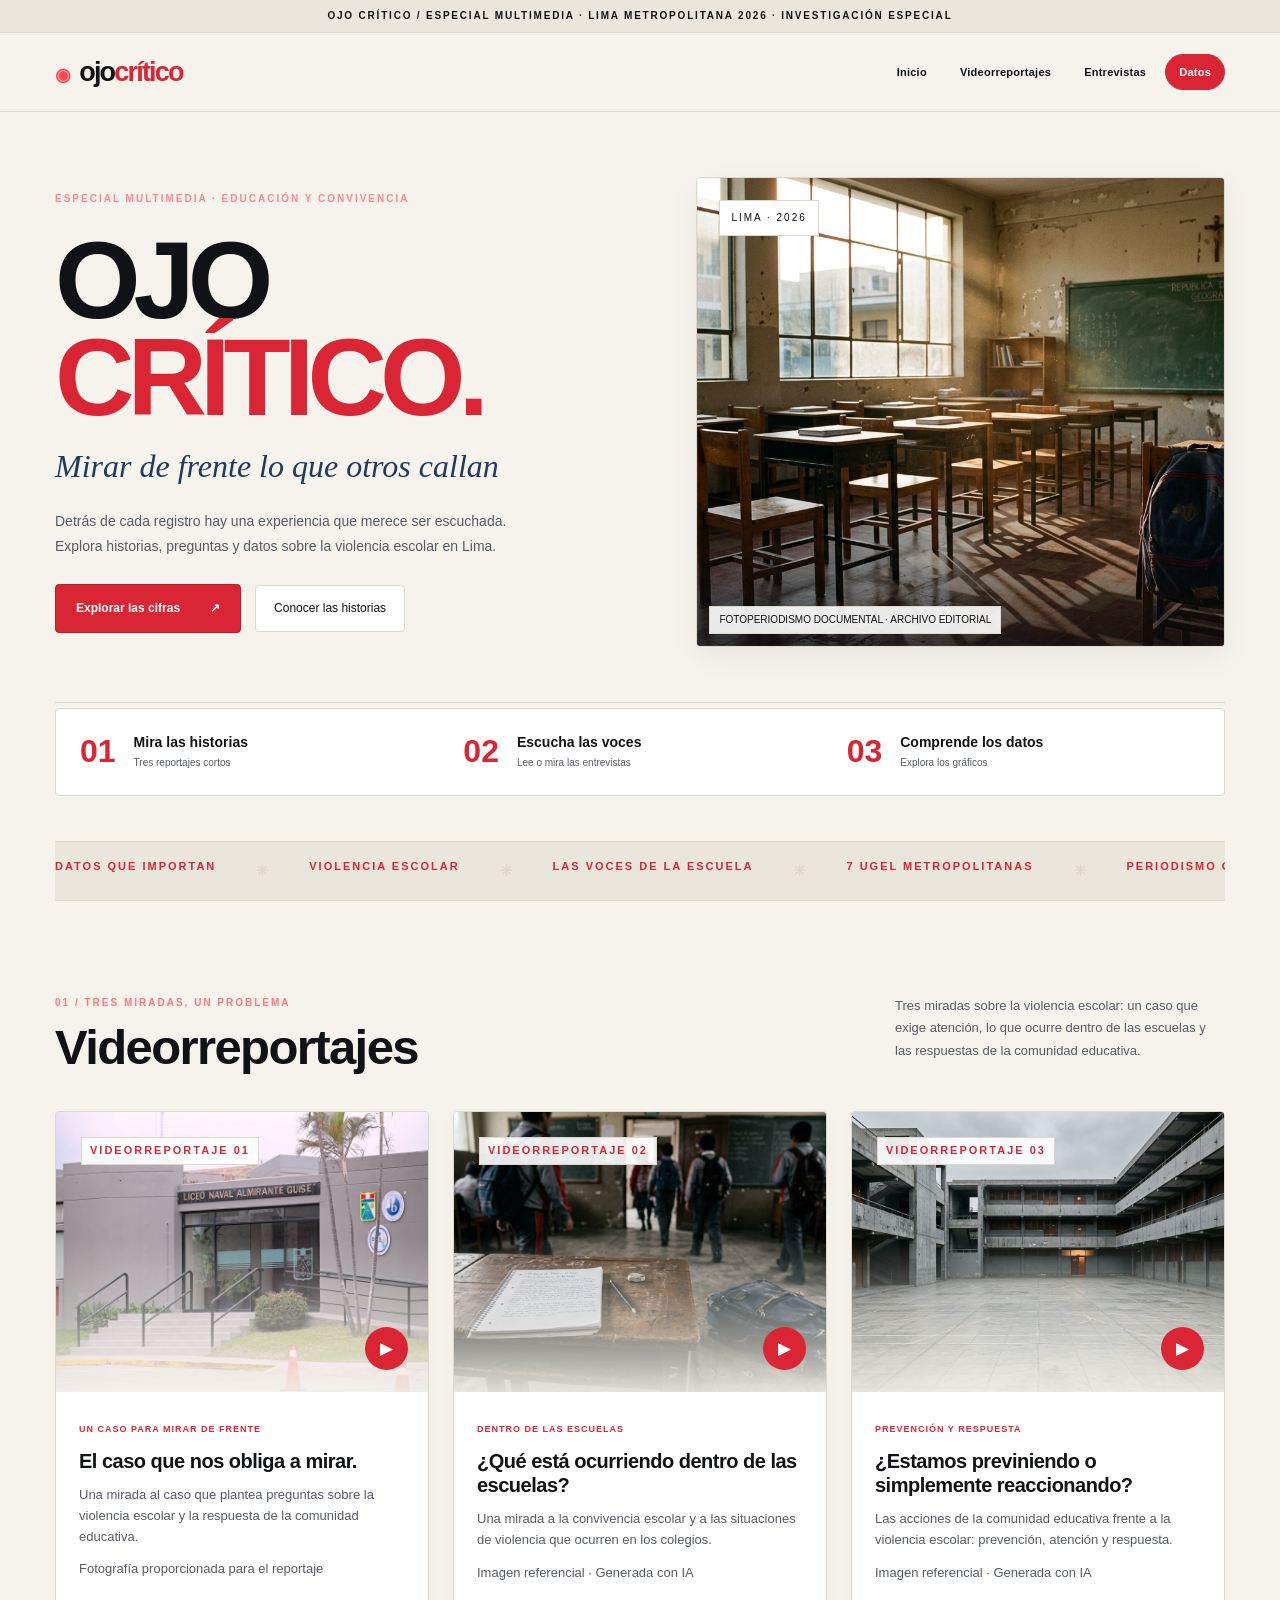
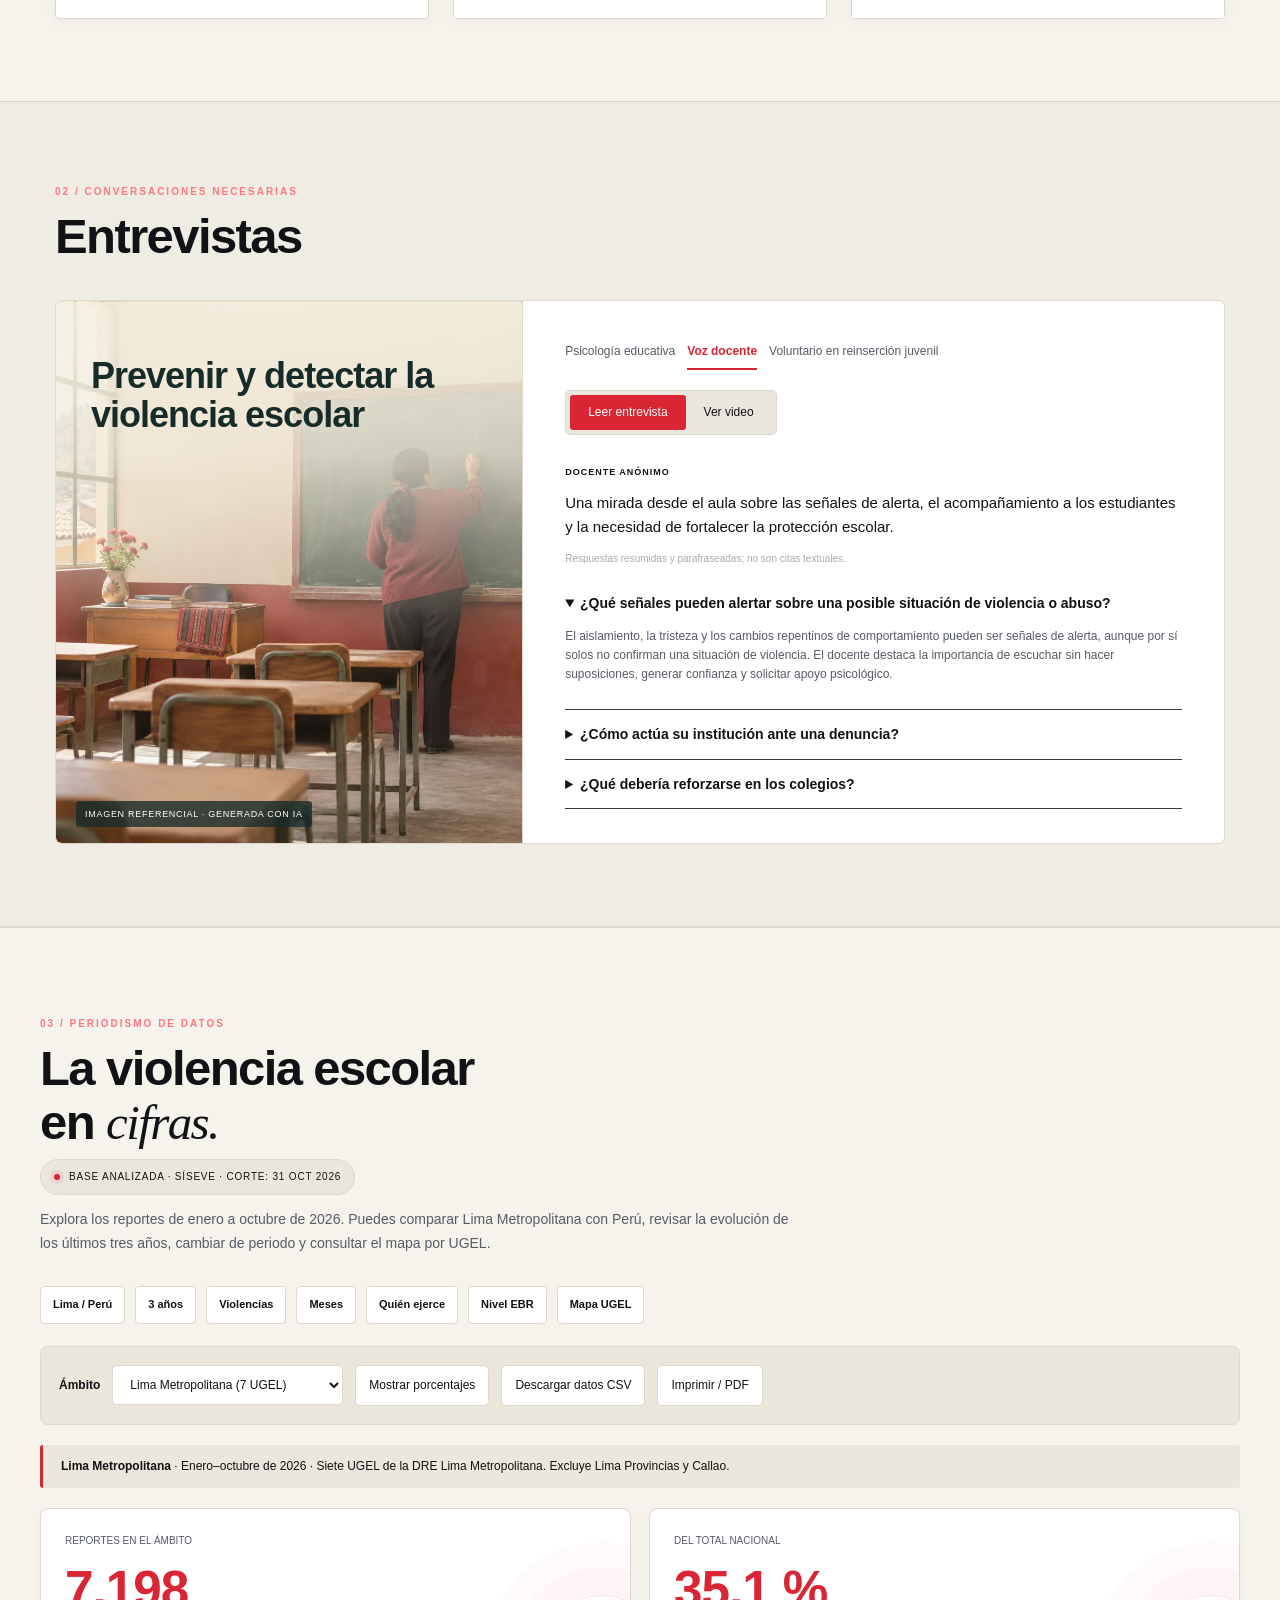
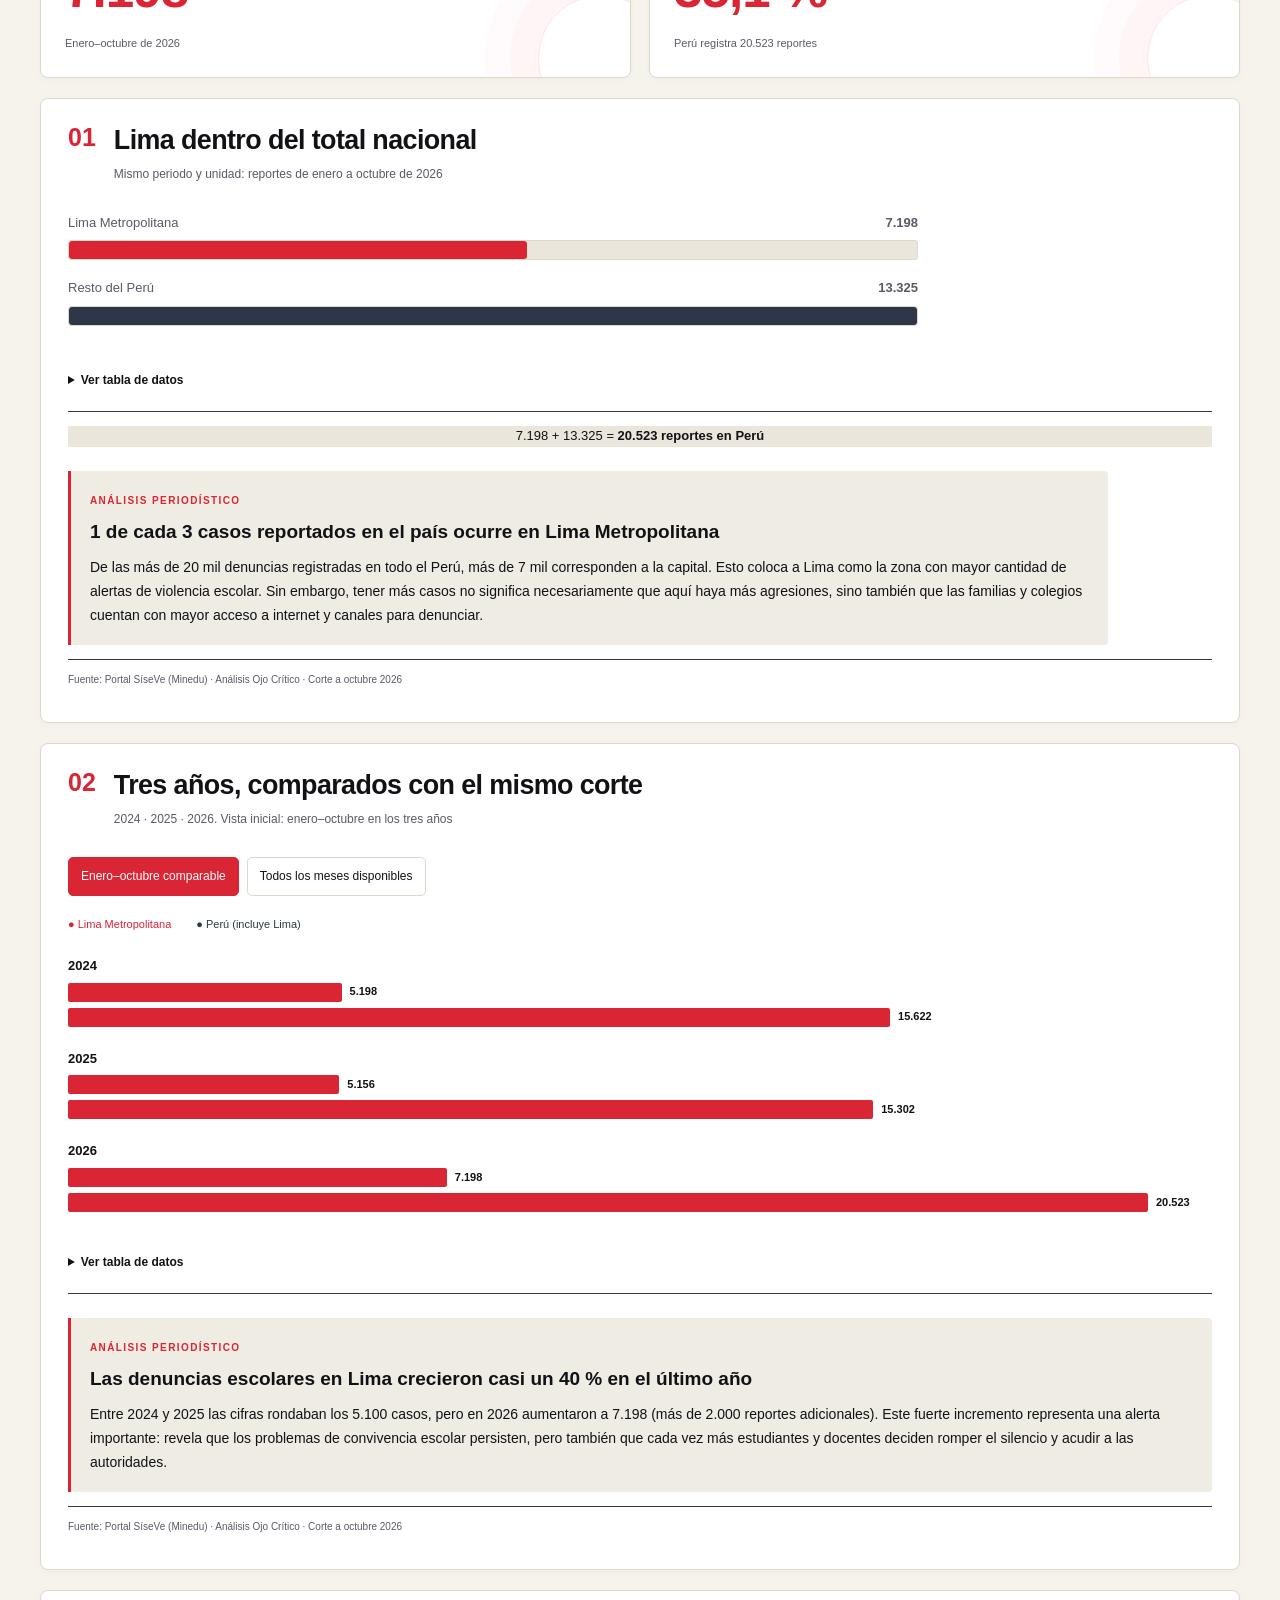
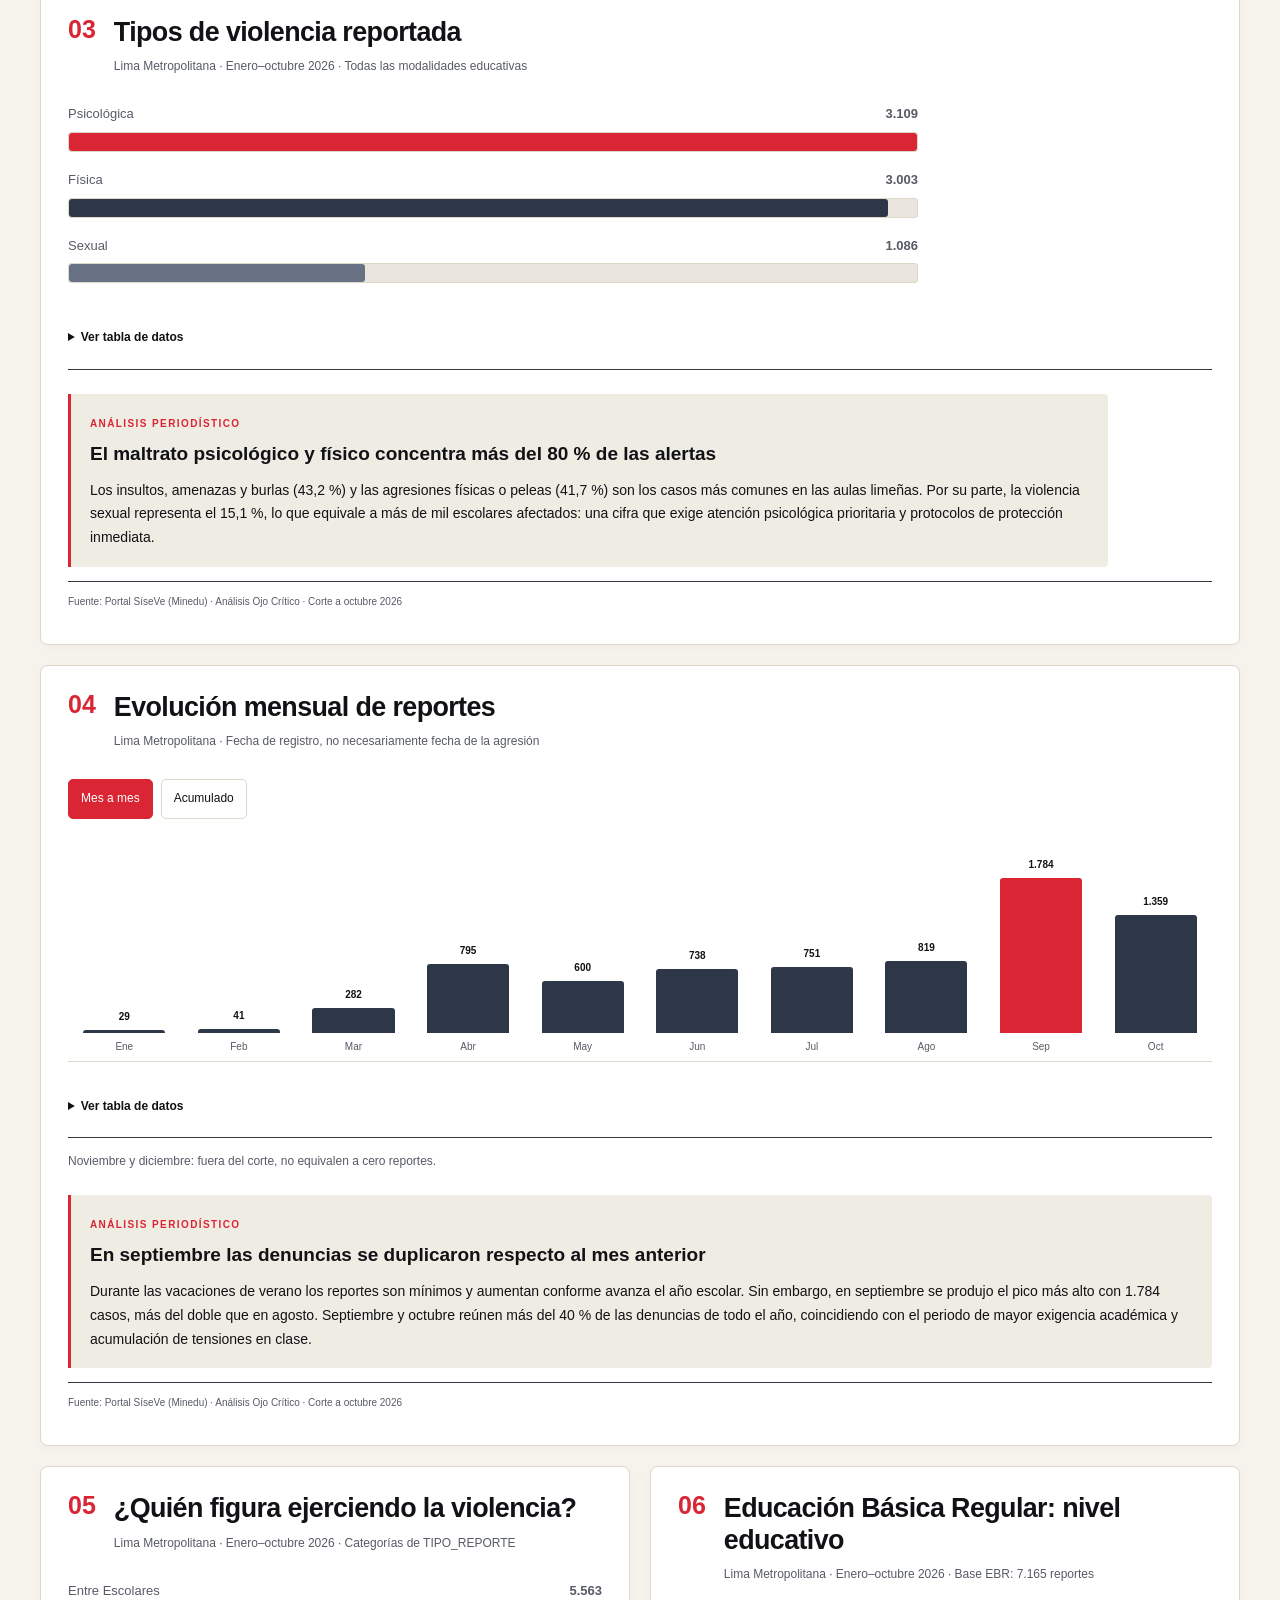
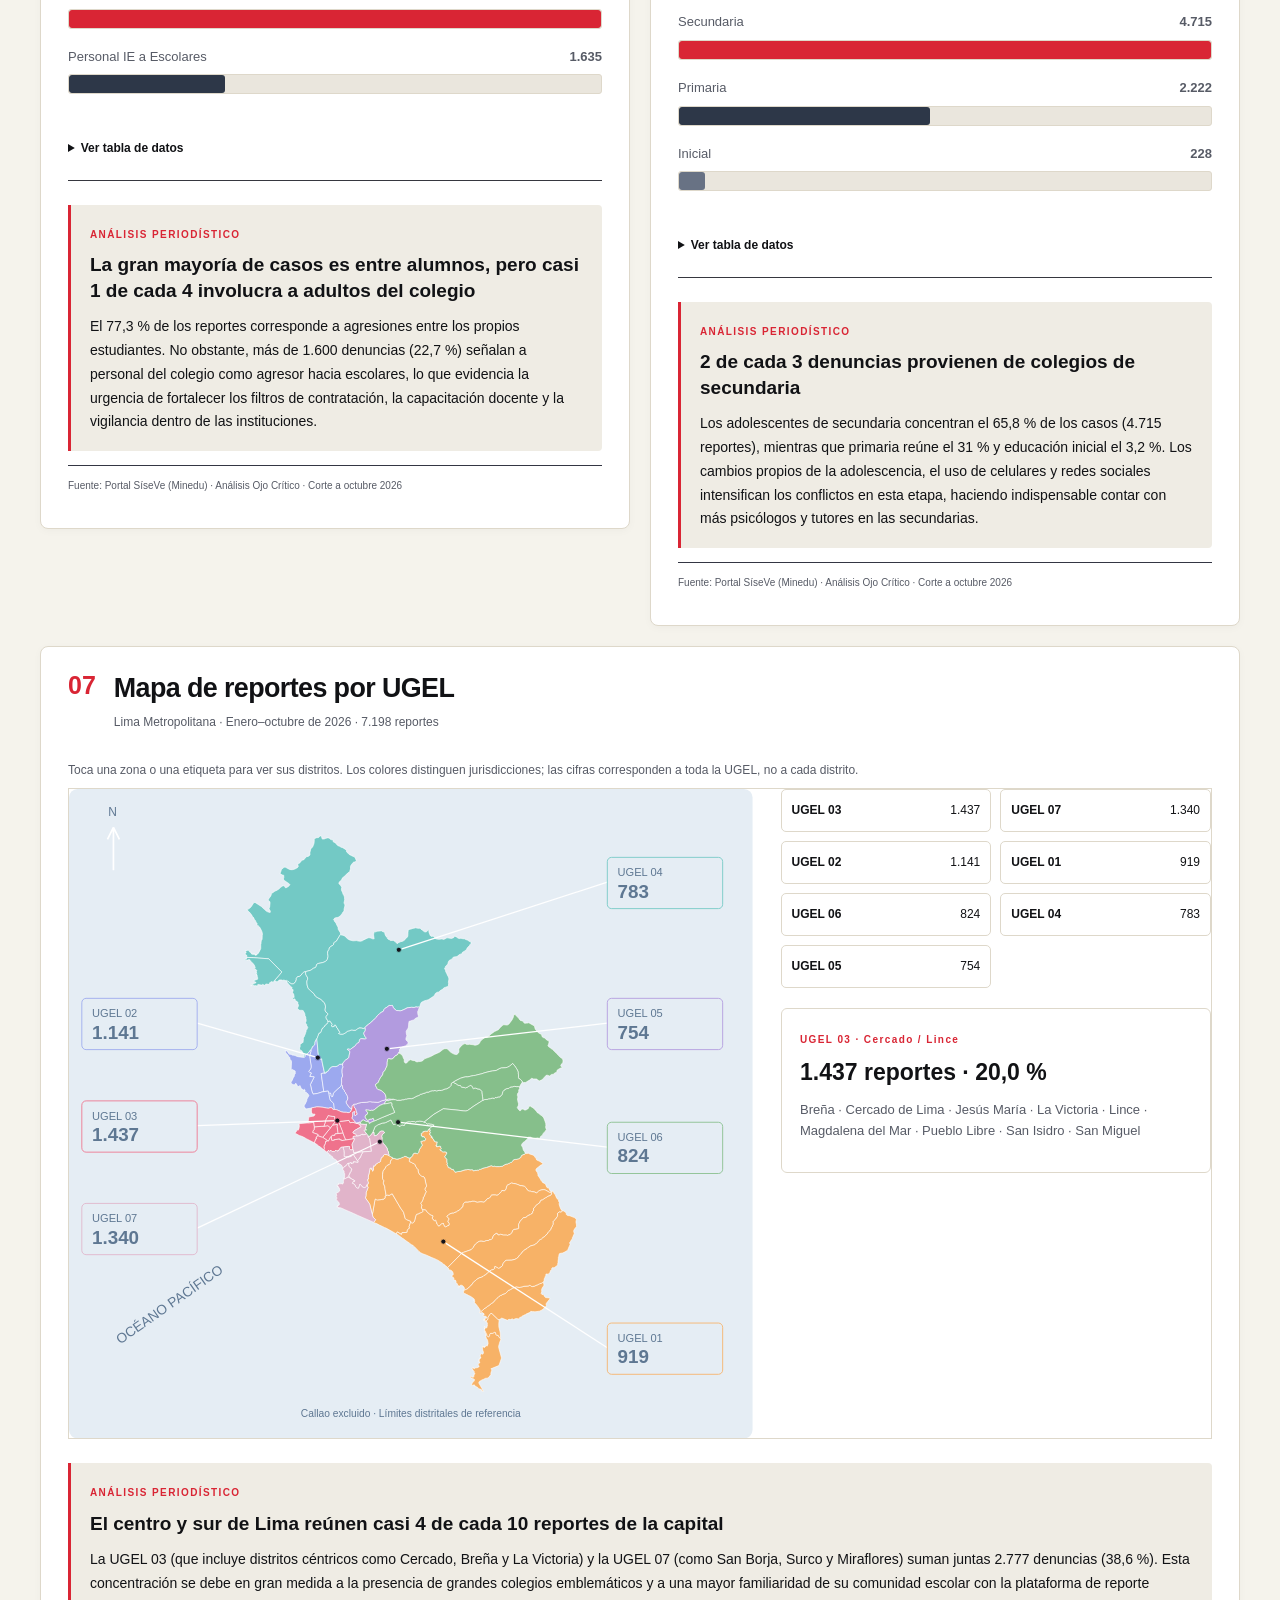
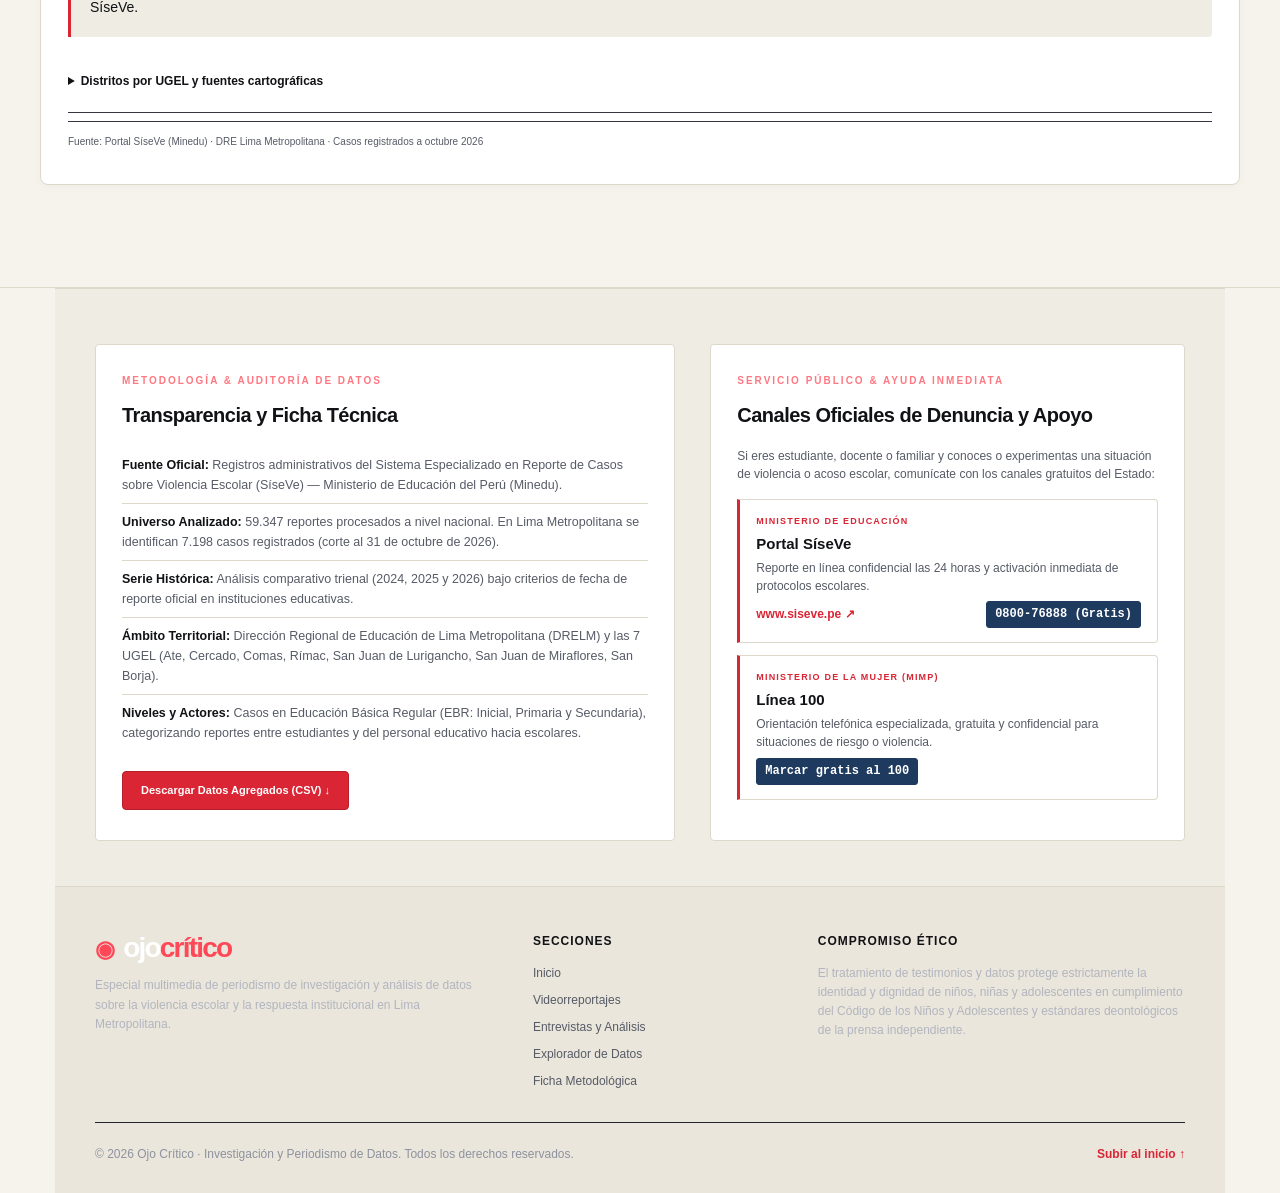
==== commit 7540cb4e: "Muestra un fondo referencial distinto al seleccionar cada entrevista" ====
--- a/index.html
+++ b/index.html
@@ -948,11 +948,11 @@
 }
 
 .interview-video{margin:18px 0 28px}.interview-video h4{margin:0 0 10px}.interview-video iframe{display:block;width:100%;aspect-ratio:16/9;border:1px solid var(--line);border-radius:5px;background:#08090c}.interview-video a{display:inline-block;margin-top:10px;font-size:12px;color:#ff8790;text-decoration:underline}
-</style><meta content="Ojo Crítico: especial multimedia con siete visualizaciones interactivas sobre reportes de violencia escolar en Lima Metropolitana (enero–octubre 2026), videorreportajes y entrevistas." name="description"/></head><body><div class="progress" id="progress"></div><div class="banner">OJO CRÍTICO / ESPECIAL MULTIMEDIA  ·  LIMA METROPOLITANA 2026  ·  INVESTIGACIÓN ESPECIAL</div><header><div class="wrap head"><a class="logo" href="#inicio"><i>◉</i>ojo<span>crítico</span></a><nav aria-label="Secciones del especial" class="site-nav"><a class="current" href="#inicio">Inicio</a><a href="#reportajes">Videorreportajes</a><a href="#entrevistas">Entrevistas</a><a href="#datos">Datos</a></nav></div></header><main id="inicio"><noscript><p style="padding:16px;text-align:center;color:#fff;background:#55202b">Esta vista previa no permite interacción. Abre el archivo en un navegador para usar los botones y las secuencias animadas.</p></noscript><div class="wrap"><section class="hero"><div><div class="eyebrow reveal">ESPECIAL MULTIMEDIA · EDUCACIÓN Y CONVIVENCIA</div><h1>Ojo<br/><span>Crítico</span><span aria-hidden="true" class="brand-period">.</span></h1><p class="slogan">Mirar de frente lo que otros callan</p><p class="hero-desc reveal">Detrás de cada registro hay una experiencia que merece ser escuchada. Explora historias, preguntas y datos sobre la violencia escolar en Lima.</p><div class="hero-actions reveal"><a class="button" href="#datos">Explorar las cifras <span aria-hidden="true">↗</span></a><a class="hero-outline" href="#reportajes">Conocer las historias</a></div></div><div class="art"><img alt="Aula de colegio público en Lima al atardecer. Investigación Ojo Crítico." class="scene-photo" decoding="async" height="675" src="img/hero-investigacion.jpg" width="1200"/><div class="art-label">FOTOPERIODISMO DOCUMENTAL · ARCHIVO EDITORIAL</div><span class="art-stamp">LIMA · 2026</span></div></section><div class="route"><a href="#reportajes"><b>01</b><div><strong>Mira las historias</strong><small>Tres reportajes cortos</small></div></a><a href="#entrevistas"><b>02</b><div><strong>Escucha las voces</strong><small>Lee o mira las entrevistas</small></div></a><a href="#datos"><b>03</b><div><strong>Comprende los datos</strong><small>Explora los gráficos</small></div></a></div><div aria-label="Temas de la investigación" class="scrolling-ticker"><div class="scrolling-ticker-inner"><span>DATOS QUE IMPORTAN</span><b>✳</b><span>VIOLENCIA ESCOLAR</span><b>✳</b><span>LAS VOCES DE LA ESCUELA</span><b>✳</b><span>7 UGEL METROPOLITANAS</span><b>✳</b><span>PERIODISMO QUE PREGUNTA</span><b>✳</b><span>DATOS QUE IMPORTAN</span><b>✳</b><span>VIOLENCIA ESCOLAR</span><b>✳</b><span>LAS VOCES DE LA ESCUELA</span><b>✳</b><span>7 UGEL METROPOLITANAS</span><b>✳</b><span>PERIODISMO QUE PREGUNTA</span><b>✳</b></div></div><section class="section" id="reportajes"><div class="section-top reveal"><div><div class="eyebrow">01 / Tres miradas, un problema</div><h2>Videorreportajes</h2></div><p>Tres miradas sobre la violencia escolar: un caso que exige atención, lo que ocurre dentro de las escuelas y las respuestas de la comunidad educativa.</p></div><div class="cards">
+</style><meta content="Ojo Crítico: especial multimedia con siete visualizaciones interactivas sobre reportes de violencia escolar en Lima Metropolitana (enero–octubre 2026), videorreportajes y entrevistas." name="description"/><link rel="stylesheet" href="assets/interview-backgrounds.css"/></head><body><div class="progress" id="progress"></div><div class="banner">OJO CRÍTICO / ESPECIAL MULTIMEDIA  ·  LIMA METROPOLITANA 2026  ·  INVESTIGACIÓN ESPECIAL</div><header><div class="wrap head"><a class="logo" href="#inicio"><i>◉</i>ojo<span>crítico</span></a><nav aria-label="Secciones del especial" class="site-nav"><a class="current" href="#inicio">Inicio</a><a href="#reportajes">Videorreportajes</a><a href="#entrevistas">Entrevistas</a><a href="#datos">Datos</a></nav></div></header><main id="inicio"><noscript><p style="padding:16px;text-align:center;color:#fff;background:#55202b">Esta vista previa no permite interacción. Abre el archivo en un navegador para usar los botones y las secuencias animadas.</p></noscript><div class="wrap"><section class="hero"><div><div class="eyebrow reveal">ESPECIAL MULTIMEDIA · EDUCACIÓN Y CONVIVENCIA</div><h1>Ojo<br/><span>Crítico</span><span aria-hidden="true" class="brand-period">.</span></h1><p class="slogan">Mirar de frente lo que otros callan</p><p class="hero-desc reveal">Detrás de cada registro hay una experiencia que merece ser escuchada. Explora historias, preguntas y datos sobre la violencia escolar en Lima.</p><div class="hero-actions reveal"><a class="button" href="#datos">Explorar las cifras <span aria-hidden="true">↗</span></a><a class="hero-outline" href="#reportajes">Conocer las historias</a></div></div><div class="art"><img alt="Aula de colegio público en Lima al atardecer. Investigación Ojo Crítico." class="scene-photo" decoding="async" height="675" src="img/hero-investigacion.jpg" width="1200"/><div class="art-label">FOTOPERIODISMO DOCUMENTAL · ARCHIVO EDITORIAL</div><span class="art-stamp">LIMA · 2026</span></div></section><div class="route"><a href="#reportajes"><b>01</b><div><strong>Mira las historias</strong><small>Tres reportajes cortos</small></div></a><a href="#entrevistas"><b>02</b><div><strong>Escucha las voces</strong><small>Lee o mira las entrevistas</small></div></a><a href="#datos"><b>03</b><div><strong>Comprende los datos</strong><small>Explora los gráficos</small></div></a></div><div aria-label="Temas de la investigación" class="scrolling-ticker"><div class="scrolling-ticker-inner"><span>DATOS QUE IMPORTAN</span><b>✳</b><span>VIOLENCIA ESCOLAR</span><b>✳</b><span>LAS VOCES DE LA ESCUELA</span><b>✳</b><span>7 UGEL METROPOLITANAS</span><b>✳</b><span>PERIODISMO QUE PREGUNTA</span><b>✳</b><span>DATOS QUE IMPORTAN</span><b>✳</b><span>VIOLENCIA ESCOLAR</span><b>✳</b><span>LAS VOCES DE LA ESCUELA</span><b>✳</b><span>7 UGEL METROPOLITANAS</span><b>✳</b><span>PERIODISMO QUE PREGUNTA</span><b>✳</b></div></div><section class="section" id="reportajes"><div class="section-top reveal"><div><div class="eyebrow">01 / Tres miradas, un problema</div><h2>Videorreportajes</h2></div><p>Tres miradas sobre la violencia escolar: un caso que exige atención, lo que ocurre dentro de las escuelas y las respuestas de la comunidad educativa.</p></div><div class="cards">
 <article class="film reveal"><div class="poster"><img alt="Fachada del Liceo Naval Almirante Guise." class="scene-photo" decoding="async" loading="lazy" height="1200" src="img/reportaje-caso-guise.jpg" width="1800"/><span class="num">VIDEORREPORTAJE 01</span><button aria-label="Ver introducción: El caso que nos obliga a mirar." class="play" data-story="0">▶</button></div><div class="film-body"><span class="tag">Un caso para mirar de frente</span><h3>El caso que nos obliga a mirar.</h3><p>Una mirada al caso que plantea preguntas sobre la violencia escolar y la respuesta de la comunidad educativa.</p><p class="mini">Fotografía proporcionada para el reportaje</p></div></article>
 <article class="film reveal"><div class="poster"><img alt="Imagen referencial de un aula y estudiantes, generada con IA." class="scene-photo" decoding="async" loading="lazy" height="768" src="img/reportaje-aula.jpg" width="1376"/><span class="num">VIDEORREPORTAJE 02</span><button aria-label="Ver introducción: ¿Qué está ocurriendo dentro de las escuelas?" class="play" data-story="1">▶</button></div><div class="film-body"><span class="tag">Dentro de las escuelas</span><h3>¿Qué está ocurriendo dentro de las escuelas?</h3><p>Una mirada a la convivencia escolar y a las situaciones de violencia que ocurren en los colegios.</p><p class="mini">Imagen referencial · Generada con IA</p></div></article>
 <article class="film reveal"><div class="poster"><img alt="Imagen referencial de un patio escolar, generada con IA." class="scene-photo" decoding="async" loading="lazy" height="768" src="img/reportaje-institucional.jpg" width="1376"/><span class="num">VIDEORREPORTAJE 03</span><button aria-label="Ver introducción: ¿Estamos previniendo o simplemente reaccionando?" class="play" data-story="2">▶</button></div><div class="film-body"><span class="tag">Prevención y respuesta</span><h3>¿Estamos previniendo o simplemente reaccionando?</h3><p>Las acciones de la comunidad educativa frente a la violencia escolar: prevención, atención y respuesta.</p><p class="mini">Imagen referencial · Generada con IA</p></div></article></div></section></div>
-<section class="interview-section section" id="entrevistas"><div class="wrap"><div class="section-top reveal"><div><div class="eyebrow">02 / Conversaciones necesarias</div><h2>Entrevistas</h2></div></div><div class="interview reveal"><div class="interview-art"><div aria-hidden="true" class="quote">“</div><h3 id="interview-title">Prevenir y detectar la violencia escolar</h3></div><div class="interview-main"><div aria-label="Perfil de entrevista" class="person-tabs"><button aria-pressed="false" data-person="0">Psicología educativa</button><button aria-pressed="true" data-person="1">Voz docente</button><button aria-pressed="false" data-person="2">Voluntario en reinserción juvenil</button></div><div aria-label="Formato de entrevista" class="format"><button aria-pressed="true" data-format="text">Leer entrevista</button><button aria-pressed="false" data-format="video">Ver video</button></div><div id="interview-content"></div></div></div></div></section>
+<section class="interview-section section" id="entrevistas"><div class="wrap"><div class="section-top reveal"><div><div class="eyebrow">02 / Conversaciones necesarias</div><h2>Entrevistas</h2></div></div><div class="interview reveal"><div class="interview-art" data-profile="1"><span class="interview-reference">IMAGEN REFERENCIAL · GENERADA CON IA</span><div aria-hidden="true" class="quote">“</div><h3 id="interview-title">Prevenir y detectar la violencia escolar</h3></div><div class="interview-main"><div aria-label="Perfil de entrevista" class="person-tabs"><button aria-pressed="false" data-person="0">Psicología educativa</button><button aria-pressed="true" data-person="1">Voz docente</button><button aria-pressed="false" data-person="2">Voluntario en reinserción juvenil</button></div><div aria-label="Formato de entrevista" class="format"><button aria-pressed="true" data-format="text">Leer entrevista</button><button aria-pressed="false" data-format="video">Ver video</button></div><div id="interview-content"></div></div></div></div></section>
 <section class="data" id="datos"><div class="wrap"><div class="section-top reveal"><div><div class="eyebrow">03 / PERIODISMO DE DATOS</div><h2>La violencia escolar<br/>en <em>cifras.</em></h2></div></div><span class="source-chip">BASE ANALIZADA · SÍSEVE · CORTE: 31 OCT 2026</span><p class="data-intro reveal">Explora los reportes de enero a octubre de 2026. Puedes comparar Lima Metropolitana con Perú, revisar la evolución de los últimos tres años, cambiar de periodo y consultar el mapa por UGEL.</p><nav aria-label="Ir a un gráfico" class="data-index"><a href="#g1">Lima / Perú</a><a href="#g2">3 años</a><a href="#g3">Violencias</a><a href="#g4">Meses</a><a href="#g5">Quién ejerce</a><a href="#g6">Nivel EBR</a><a href="#g7">Mapa UGEL</a></nav><div id="dataExplorer"><div class="toolbar"><label for="scope">Ámbito</label><select id="scope"><option value="metropolitana">Lima Metropolitana (7 UGEL)</option><option value="departamento">Departamento de Lima (16 UGEL)</option></select><button aria-pressed="false" id="units">Mostrar porcentajes</button><button id="csv">Descargar datos CSV</button><button id="print">Imprimir / PDF</button></div><div id="content"><div class="scope-note"><strong>Lima Metropolitana</strong> · Enero–octubre de 2026 · Siete UGEL de la DRE Lima Metropolitana. Excluye Lima Provincias y Callao.</div><div class="kpis"><div><small>REPORTES EN EL ÁMBITO</small><strong>7.198</strong><span>Enero–octubre de 2026</span></div><div><small>DEL TOTAL NACIONAL</small><strong>35,1 %</strong><span>Perú registra 20.523 reportes</span></div></div><section class="card" id="g1"><div class="sectionhead"><span class="index">01</span><div><h2>Lima dentro del total nacional</h2><p class="sub">Mismo periodo y unidad: reportes de enero a octubre de 2026</p></div></div><div class="bars"><div aria-label="Lima Metropolitana: 7.198 reportes; 35,1 %" class="baritem" tabindex="0"><div class="barhead"><span>Lima Metropolitana</span><strong class="val" data-count="7.198" data-percent="35,1 %">7.198</strong></div><div class="track"><span style="width:54.01876%;background:#ff6578"></span></div><div class="tip">7.198 reportes · 35,1 % de 20.523</div></div><div aria-label="Resto del Perú: 13.325 reportes; 64,9 %" class="baritem" tabindex="0"><div class="barhead"><span>Resto del Perú</span><strong class="val" data-count="13.325" data-percent="64,9 %">13.325</strong></div><div class="track"><span style="width:100.00000%;background:#cf94a4"></span></div><div class="tip">13.325 reportes · 64,9 % de 20.523</div></div></div><details class="table"><summary>Ver tabla de datos</summary><div class="scroll"><table><thead><tr><th>Categoría</th><th>Reportes</th><th>Porcentaje</th></tr></thead><tbody><tr><td>Lima Metropolitana</td><td>7.198</td><td>35,1 %</td></tr><tr><td>Resto del Perú</td><td>13.325</td><td>64,9 %</td></tr></tbody></table></div></details><div class="equation">7.198 + 13.325 = <strong>20.523 reportes en Perú</strong></div><div class="analysis"><span class="label">ANÁLISIS PERIODÍSTICO</span><h3>1 de cada 3 casos reportados en el país ocurre en Lima Metropolitana</h3><p>De las más de 20 mil denuncias registradas en todo el Perú, más de 7 mil corresponden a la capital. Esto coloca a Lima como la zona con mayor cantidad de alertas de violencia escolar. Sin embargo, tener más casos no significa necesariamente que aquí haya más agresiones, sino también que las familias y colegios cuentan con mayor acceso a internet y canales para denunciar.</p></div><p class="source">Fuente: Portal SíseVe (Minedu) · Análisis Ojo Crítico · Corte a octubre 2026</p></section><section class="card" id="g2"><div class="sectionhead"><span class="index">02</span><div><h2>Tres años, comparados con el mismo corte</h2><p class="sub">2024 · 2025 · 2026. Vista inicial: enero–octubre en los tres años</p></div></div><div class="tabs"><button class="active" data-period="same">Enero–octubre comparable</button><button data-period="full">Todos los meses disponibles</button></div><div class="period-same"><div class="year-chart"><div class="legend"><span>● Lima Metropolitana</span><span>● Perú (incluye Lima)</span></div><div class="year"><strong>2024</strong><div class="pair"><div style="width:25.3277%;background:#ff6578"></div><b>5.198</b></div><div class="pair"><div style="width:76.1195%;background:#93aace"></div><b>15.622</b></div></div><div class="year"><strong>2025</strong><div class="pair"><div style="width:25.1230%;background:#ff6578"></div><b>5.156</b></div><div class="pair"><div style="width:74.5602%;background:#93aace"></div><b>15.302</b></div></div><div class="year"><strong>2026</strong><div class="pair"><div style="width:35.0728%;background:#ff6578"></div><b>7.198</b></div><div class="pair"><div style="width:100.0000%;background:#93aace"></div><b>20.523</b></div></div></div><details class="table"><summary>Ver tabla de datos</summary><div class="scroll"><table><thead><tr><th>Año</th><th>Lima Metropolitana</th><th>Perú</th></tr></thead><tbody><tr><td>2024</td><td>5.198</td><td>15.622</td></tr><tr><td>2025</td><td>5.156</td><td>15.302</td></tr><tr><td>2026</td><td>7.198</td><td>20.523</td></tr></tbody></table></div></details></div><div class="period-full" hidden=""><p class="warning">2024 y 2025: enero–diciembre. 2026: enero–octubre. No representan periodos de igual duración.</p><div class="year-chart"><div class="legend"><span>● Lima Metropolitana</span><span>● Perú (incluye Lima)</span></div><div class="year"><strong>2024</strong><div class="pair"><div style="width:31.3404%;background:#ff6578"></div><b>6.432</b></div><div class="pair"><div style="width:94.0262%;background:#93aace"></div><b>19.297</b></div></div><div class="year"><strong>2025</strong><div class="pair"><div style="width:31.7790%;background:#ff6578"></div><b>6.522</b></div><div class="pair"><div style="width:95.1469%;background:#93aace"></div><b>19.527</b></div></div><div class="year"><strong>2026</strong><div class="pair"><div style="width:35.0728%;background:#ff6578"></div><b>7.198</b></div><div class="pair"><div style="width:100.0000%;background:#93aace"></div><b>20.523</b></div></div></div><details class="table"><summary>Ver tabla de datos</summary><div class="scroll"><table><thead><tr><th>Año</th><th>Lima Metropolitana</th><th>Perú</th></tr></thead><tbody><tr><td>2024</td><td>6.432</td><td>19.297</td></tr><tr><td>2025</td><td>6.522</td><td>19.527</td></tr><tr><td>2026</td><td>7.198</td><td>20.523</td></tr></tbody></table></div></details></div><div class="analysis"><span class="label">ANÁLISIS PERIODÍSTICO</span><h3>Las denuncias escolares en Lima crecieron casi un 40 % en el último año</h3><p>Entre 2024 y 2025 las cifras rondaban los 5.100 casos, pero en 2026 aumentaron a 7.198 (más de 2.000 reportes adicionales). Este fuerte incremento representa una alerta importante: revela que los problemas de convivencia escolar persisten, pero también que cada vez más estudiantes y docentes deciden romper el silencio y acudir a las autoridades.</p></div><p class="source">Fuente: Portal SíseVe (Minedu) · Análisis Ojo Crítico · Corte a octubre 2026</p></section><section class="card" id="g3"><div class="sectionhead"><span class="index">03</span><div><h2>Tipos de violencia reportada</h2><p class="sub">Lima Metropolitana · Enero–octubre 2026 · Todas las modalidades educativas</p></div></div><div class="bars"><div aria-label="Psicológica: 3.109 reportes; 43,2 %" class="baritem" tabindex="0"><div class="barhead"><span>Psicológica</span><strong class="val" data-count="3.109" data-percent="43,2 %">3.109</strong></div><div class="track"><span style="width:100.00000%;background:#ff6578"></span></div><div class="tip">3.109 reportes · 43,2 % de 7.198</div></div><div aria-label="Física: 3.003 reportes; 41,7 %" class="baritem" tabindex="0"><div class="barhead"><span>Física</span><strong class="val" data-count="3.003" data-percent="41,7 %">3.003</strong></div><div class="track"><span style="width:96.59054%;background:#cf94a4"></span></div><div class="tip">3.003 reportes · 41,7 % de 7.198</div></div><div aria-label="Sexual: 1.086 reportes; 15,1 %" class="baritem" tabindex="0"><div class="barhead"><span>Sexual</span><strong class="val" data-count="1.086" data-percent="15,1 %">1.086</strong></div><div class="track"><span style="width:34.93085%;background:#a5b5d7"></span></div><div class="tip">1.086 reportes · 15,1 % de 7.198</div></div></div><details class="table"><summary>Ver tabla de datos</summary><div class="scroll"><table><thead><tr><th>Categoría</th><th>Reportes</th><th>Porcentaje</th></tr></thead><tbody><tr><td>Psicológica</td><td>3.109</td><td>43,2 %</td></tr><tr><td>Física</td><td>3.003</td><td>41,7 %</td></tr><tr><td>Sexual</td><td>1.086</td><td>15,1 %</td></tr></tbody></table></div></details><div class="analysis"><span class="label">ANÁLISIS PERIODÍSTICO</span><h3>El maltrato psicológico y físico concentra más del 80 % de las alertas</h3><p>Los insultos, amenazas y burlas (43,2 %) y las agresiones físicas o peleas (41,7 %) son los casos más comunes en las aulas limeñas. Por su parte, la violencia sexual representa el 15,1 %, lo que equivale a más de mil escolares afectados: una cifra que exige atención psicológica prioritaria y protocolos de protección inmediata.</p></div><p class="source">Fuente: Portal SíseVe (Minedu) · Análisis Ojo Crítico · Corte a octubre 2026</p></section><section class="card" id="g4"><div class="sectionhead"><span class="index">04</span><div><h2>Evolución mensual de reportes</h2><p class="sub">Lima Metropolitana · Fecha de registro, no necesariamente fecha de la agresión</p></div></div><div class="tabs"><button class="active" data-month="single">Mes a mes</button><button data-month="acc">Acumulado</button></div><div class="month-single"><div aria-label="Reportes mensuales de enero a octubre" class="monthly" role="img"><div class="columns"><div class="col" tabindex="0" title="Enero: 29 reportes"><b>29</b><span style="height:2.520px"></span><small>Ene</small></div><div class="col" tabindex="0" title="Febrero: 41 reportes"><b>41</b><span style="height:3.562px"></span><small>Feb</small></div><div class="col" tabindex="0" title="Marzo: 282 reportes"><b>282</b><span style="height:24.501px"></span><small>Mar</small></div><div class="col" tabindex="0" title="Abril: 795 reportes"><b>795</b><span style="height:69.072px"></span><small>Abr</small></div><div class="col" tabindex="0" title="Mayo: 600 reportes"><b>600</b><span style="height:52.130px"></span><small>May</small></div><div class="col" tabindex="0" title="Junio: 738 reportes"><b>738</b><span style="height:64.120px"></span><small>Jun</small></div><div class="col" tabindex="0" title="Julio: 751 reportes"><b>751</b><span style="height:65.249px"></span><small>Jul</small></div><div class="col" tabindex="0" title="Agosto: 819 reportes"><b>819</b><span style="height:71.158px"></span><small>Ago</small></div><div class="col" tabindex="0" title="Septiembre: 1.784 reportes"><b>1.784</b><span style="height:155.000px"></span><small>Sep</small></div><div class="col" tabindex="0" title="Octubre: 1.359 reportes"><b>1.359</b><span style="height:118.075px"></span><small>Oct</small></div></div></div><details class="table"><summary>Ver tabla de datos</summary><div class="scroll"><table><thead><tr><th>Mes</th><th>Reportes</th></tr></thead><tbody><tr><td>Enero</td><td>29</td></tr><tr><td>Febrero</td><td>41</td></tr><tr><td>Marzo</td><td>282</td></tr><tr><td>Abril</td><td>795</td></tr><tr><td>Mayo</td><td>600</td></tr><tr><td>Junio</td><td>738</td></tr><tr><td>Julio</td><td>751</td></tr><tr><td>Agosto</td><td>819</td></tr><tr><td>Septiembre</td><td>1.784</td></tr><tr><td>Octubre</td><td>1.359</td></tr></tbody></table></div></details></div><div class="month-acc" hidden=""><div aria-label="Acumulado de enero a octubre" class="monthly" role="img"><div class="columns"><div class="col" tabindex="0" title="Enero: 29 reportes"><b>29</b><span style="height:0.624px"></span><small>Ene</small></div><div class="col" tabindex="0" title="Febrero: 70 reportes"><b>70</b><span style="height:1.507px"></span><small>Feb</small></div><div class="col" tabindex="0" title="Marzo: 352 reportes"><b>352</b><span style="height:7.580px"></span><small>Mar</small></div><div class="col" tabindex="0" title="Abril: 1.147 reportes"><b>1.147</b><span style="height:24.699px"></span><small>Abr</small></div><div class="col" tabindex="0" title="Mayo: 1.747 reportes"><b>1.747</b><span style="height:37.619px"></span><small>May</small></div><div class="col" tabindex="0" title="Junio: 2.485 reportes"><b>2.485</b><span style="height:53.511px"></span><small>Jun</small></div><div class="col" tabindex="0" title="Julio: 3.236 reportes"><b>3.236</b><span style="height:69.683px"></span><small>Jul</small></div><div class="col" tabindex="0" title="Agosto: 4.055 reportes"><b>4.055</b><span style="height:87.319px"></span><small>Ago</small></div><div class="col" tabindex="0" title="Septiembre: 5.839 reportes"><b>5.839</b><span style="height:125.736px"></span><small>Sep</small></div><div class="col" tabindex="0" title="Octubre: 7.198 reportes"><b>7.198</b><span style="height:155.000px"></span><small>Oct</small></div></div></div><details class="table"><summary>Ver tabla de datos</summary><div class="scroll"><table><thead><tr><th>Mes</th><th>Acumulado</th></tr></thead><tbody><tr><td>Enero</td><td>29</td></tr><tr><td>Febrero</td><td>70</td></tr><tr><td>Marzo</td><td>352</td></tr><tr><td>Abril</td><td>1.147</td></tr><tr><td>Mayo</td><td>1.747</td></tr><tr><td>Junio</td><td>2.485</td></tr><tr><td>Julio</td><td>3.236</td></tr><tr><td>Agosto</td><td>4.055</td></tr><tr><td>Septiembre</td><td>5.839</td></tr><tr><td>Octubre</td><td>7.198</td></tr></tbody></table></div></details></div><p class="sub">Noviembre y diciembre: fuera del corte, no equivalen a cero reportes.</p><div class="analysis"><span class="label">ANÁLISIS PERIODÍSTICO</span><h3>En septiembre las denuncias se duplicaron respecto al mes anterior</h3><p>Durante las vacaciones de verano los reportes son mínimos y aumentan conforme avanza el año escolar. Sin embargo, en septiembre se produjo el pico más alto con 1.784 casos, más del doble que en agosto. Septiembre y octubre reúnen más del 40 % de las denuncias de todo el año, coincidiendo con el periodo de mayor exigencia académica y acumulación de tensiones en clase.</p></div><p class="source">Fuente: Portal SíseVe (Minedu) · Análisis Ojo Crítico · Corte a octubre 2026</p></section><section class="card" id="g5"><div class="sectionhead"><span class="index">05</span><div><h2>¿Quién figura ejerciendo la violencia?</h2><p class="sub">Lima Metropolitana · Enero–octubre 2026 · Categorías de TIPO_REPORTE</p></div></div><div class="bars"><div aria-label="Entre Escolares: 5.563 reportes; 77,3 %" class="baritem" tabindex="0"><div class="barhead"><span>Entre Escolares</span><strong class="val" data-count="5.563" data-percent="77,3 %">5.563</strong></div><div class="track"><span style="width:100.00000%;background:#ff6578"></span></div><div class="tip">5.563 reportes · 77,3 % de 7.198</div></div><div aria-label="Personal IE a Escolares: 1.635 reportes; 22,7 %" class="baritem" tabindex="0"><div class="barhead"><span>Personal IE a Escolares</span><strong class="val" data-count="1.635" data-percent="22,7 %">1.635</strong></div><div class="track"><span style="width:29.39062%;background:#cf94a4"></span></div><div class="tip">1.635 reportes · 22,7 % de 7.198</div></div></div><details class="table"><summary>Ver tabla de datos</summary><div class="scroll"><table><thead><tr><th>Categoría</th><th>Reportes</th><th>Porcentaje</th></tr></thead><tbody><tr><td>Entre Escolares</td><td>5.563</td><td>77,3 %</td></tr><tr><td>Personal IE a Escolares</td><td>1.635</td><td>22,7 %</td></tr></tbody></table></div></details><div class="analysis"><span class="label">ANÁLISIS PERIODÍSTICO</span><h3>La gran mayoría de casos es entre alumnos, pero casi 1 de cada 4 involucra a adultos del colegio</h3><p>El 77,3 % de los reportes corresponde a agresiones entre los propios estudiantes. No obstante, más de 1.600 denuncias (22,7 %) señalan a personal del colegio como agresor hacia escolares, lo que evidencia la urgencia de fortalecer los filtros de contratación, la capacitación docente y la vigilancia dentro de las instituciones.</p></div><p class="source">Fuente: Portal SíseVe (Minedu) · Análisis Ojo Crítico · Corte a octubre 2026</p></section><section class="card" id="g6"><div class="sectionhead"><span class="index">06</span><div><h2>Educación Básica Regular: nivel educativo</h2><p class="sub">Lima Metropolitana · Enero–octubre 2026 · Base EBR: 7.165 reportes</p></div></div><div class="bars"><div aria-label="Secundaria: 4.715 reportes; 65,8 %" class="baritem" tabindex="0"><div class="barhead"><span>Secundaria</span><strong class="val" data-count="4.715" data-percent="65,8 %">4.715</strong></div><div class="track"><span style="width:100.00000%;background:#ff6578"></span></div><div class="tip">4.715 reportes · 65,8 % de 7.165</div></div><div aria-label="Primaria: 2.222 reportes; 31,0 %" class="baritem" tabindex="0"><div class="barhead"><span>Primaria</span><strong class="val" data-count="2.222" data-percent="31,0 %">2.222</strong></div><div class="track"><span style="width:47.12619%;background:#cf94a4"></span></div><div class="tip">2.222 reportes · 31,0 % de 7.165</div></div><div aria-label="Inicial: 228 reportes; 3,2 %" class="baritem" tabindex="0"><div class="barhead"><span>Inicial</span><strong class="val" data-count="228" data-percent="3,2 %">228</strong></div><div class="track"><span style="width:4.83563%;background:#a5b5d7"></span></div><div class="tip">228 reportes · 3,2 % de 7.165</div></div></div><details class="table"><summary>Ver tabla de datos</summary><div class="scroll"><table><thead><tr><th>Categoría</th><th>Reportes</th><th>Porcentaje</th></tr></thead><tbody><tr><td>Secundaria</td><td>4.715</td><td>65,8 %</td></tr><tr><td>Primaria</td><td>2.222</td><td>31,0 %</td></tr><tr><td>Inicial</td><td>228</td><td>3,2 %</td></tr></tbody></table></div></details><div class="analysis"><span class="label">ANÁLISIS PERIODÍSTICO</span><h3>2 de cada 3 denuncias provienen de colegios de secundaria</h3><p>Los adolescentes de secundaria concentran el 65,8 % de los casos (4.715 reportes), mientras que primaria reúne el 31 % y educación inicial el 3,2 %. Los cambios propios de la adolescencia, el uso de celulares y redes sociales intensifican los conflictos en esta etapa, haciendo indispensable contar con más psicólogos y tutores en las secundarias.</p></div><p class="source">Fuente: Portal SíseVe (Minedu) · Análisis Ojo Crítico · Corte a octubre 2026</p></section><section class="card" id="g7"><div class="sectionhead"><span class="index">07</span><div><h2>Mapa de reportes por UGEL</h2><p class="sub">Lima Metropolitana · Enero–octubre de 2026 · 7.198 reportes</p></div></div><p class="sub">Toca una zona o una etiqueta para ver sus distritos. Los colores distinguen jurisdicciones; las cifras corresponden a toda la UGEL, no a cada distrito.</p><div class="map-layout"><div><svg aria-label="Mapa de los 43 distritos de Lima Metropolitana agrupados en siete UGEL" class="ugelmap" viewbox="0 0 800 760"><rect fill="#121f2d" height="760" rx="10" width="800"></rect><text fill="#8eabc1" font-size="16" transform="rotate(-35 60 650)" x="60" y="650">OCÉANO PACÍFICO</text><path d="M52 95V45L45 59M52 45L59 59" fill="none" stroke="#c5cfdf" stroke-width="2"></path><text fill="#c5cfdf" font-size="14" x="46" y="32">N</text><g aria-label="UGEL 01: 919 reportes" class="ugel-zone" data-ugel="1" role="button" tabindex="0"><path d="M422.7,398.8L423.1,399.1L422.4,400.1L422.1,400.9L422.6,401.1L422.8,402.0L423.2,402.1L422.6,403.2L422.0,403.5L422.7,405.1L424.0,405.8L424.7,406.6L424.8,406.9L423.9,406.8L423.8,407.5L424.2,407.6L424.1,407.9L425.7,408.1L425.6,409.1L425.8,409.1L426.9,410.7L427.3,410.8L427.3,412.1L428.6,412.8L430.0,412.9L430.4,413.2L431.0,413.0L430.9,413.9L430.6,414.9L430.5,416.0L429.7,417.1L429.8,417.7L430.4,417.3L430.8,417.8L430.0,418.1L430.2,418.5L430.4,418.6L432.0,418.5L433.1,417.9L435.0,418.3L435.0,419.4L435.9,420.6L434.5,422.0L434.3,421.9L434.0,422.3L434.2,422.6L435.6,422.8L436.3,424.0L436.9,424.4L438.4,424.7L440.1,424.6L441.9,425.2L442.1,427.0L441.4,427.6L441.2,428.3L440.0,429.9L439.8,430.7L439.9,431.0L440.8,431.6L442.3,433.5L442.3,436.7L442.9,438.2L442.5,439.7L443.7,441.9L443.8,442.9L444.6,443.3L445.3,443.3L446.3,443.4L447.0,444.5L448.4,445.3L449.7,445.1L450.1,445.6L450.7,446.9L451.4,447.6L451.7,448.2L452.1,448.2L452.1,448.5L454.4,447.8L457.9,447.5L463.5,445.7L465.8,445.5L466.8,445.2L469.7,445.7L471.2,445.5L472.0,445.6L473.0,446.0L473.5,447.0L475.3,446.3L477.0,446.3L478.0,446.0L478.6,446.2L479.2,446.1L479.9,445.5L480.6,445.1L481.3,445.2L484.5,443.8L486.7,443.2L488.6,442.9L490.3,442.2L491.7,441.8L493.8,440.9L494.9,440.9L495.8,441.5L496.9,441.7L497.9,441.3L498.8,441.7L500.0,441.9L503.8,441.9L505.7,441.6L506.8,441.6L507.4,441.4L509.8,439.8L512.0,439.0L513.3,438.8L514.2,438.3L515.4,437.9L516.2,437.3L517.0,437.0L517.7,437.0L518.8,436.0L520.3,433.9L522.1,433.5L524.0,433.4L524.7,433.1L526.3,432.8L526.8,432.3L529.0,431.0L529.0,429.8L529.3,429.2L531.1,428.1L533.5,427.3L534.1,426.3L534.0,426.0L534.7,426.5L535.9,426.6L537.5,426.3L539.0,427.1L541.9,428.0L543.3,428.5L544.9,430.0L545.5,431.1L546.9,432.8L547.2,434.1L548.7,434.9L550.1,435.3L553.9,437.7L554.7,438.1L554.6,438.4L553.2,439.7L552.4,440.1L550.6,441.2L549.6,442.5L547.4,443.9L546.5,445.1L546.6,446.9L547.8,448.3L548.3,449.2L548.8,450.8L548.9,452.6L550.1,454.0L551.8,456.8L552.3,458.0L553.3,459.0L554.8,461.1L555.8,461.1L557.0,462.0L557.7,462.9L558.3,463.1L558.3,464.4L559.6,466.6L559.9,466.7L561.4,466.8L563.2,470.8L563.8,471.0L565.7,470.6L565.7,470.8L565.4,471.2L565.1,471.2L563.8,472.2L562.6,472.2L558.1,469.6L556.4,469.0L555.1,468.9L552.5,469.3L550.4,470.0L549.6,470.6L547.7,472.5L547.2,472.7L544.5,471.5L541.3,471.2L540.3,470.7L538.7,470.6L537.4,470.0L536.2,469.1L535.2,467.0L533.0,465.0L529.4,464.2L528.1,464.2L525.5,463.0L522.2,461.9L520.3,461.7L518.0,461.2L517.3,461.2L515.3,462.7L513.4,463.4L512.8,463.9L512.0,466.0L511.7,467.7L510.8,469.3L509.9,470.2L509.3,470.3L506.7,469.8L506.0,471.2L505.1,472.3L503.1,473.9L502.4,474.8L501.2,475.4L500.6,475.5L499.0,475.1L496.3,475.1L494.6,475.3L494.0,475.8L493.3,477.4L491.7,479.0L490.2,479.3L489.2,479.8L487.5,482.2L485.8,483.4L484.6,483.6L483.7,483.2L481.8,483.1L477.8,483.7L476.2,483.2L475.0,482.6L471.6,482.5L470.3,483.1L469.0,483.1L466.9,483.6L464.6,483.5L463.2,483.7L461.8,485.2L461.3,486.5L461.2,488.0L460.6,489.3L459.8,490.1L458.4,491.2L456.7,493.1L454.8,493.9L453.3,495.1L451.5,495.5L450.1,496.4L448.4,496.4L445.8,497.2L444.9,497.9L444.2,498.6L442.4,499.7L442.3,499.9L442.5,500.4L445.0,503.2L444.0,504.8L443.5,506.4L443.7,506.9L444.5,507.4L445.0,508.2L445.0,510.3L444.8,510.6L442.8,511.4L440.6,512.7L440.3,512.6L439.4,511.6L438.5,509.9L438.3,508.5L437.4,508.4L436.9,508.8L436.2,508.9L433.1,511.6L432.8,511.7L432.1,511.2L431.6,510.3L430.3,509.1L430.5,507.7L429.4,506.7L429.5,505.6L429.4,505.0L428.7,504.8L428.0,505.2L427.2,505.1L426.6,504.6L425.9,503.3L424.9,502.4L425.8,500.2L425.8,499.5L423.4,498.7L421.9,497.8L420.8,496.5L418.8,494.9L417.3,492.6L415.3,492.5L413.4,491.7L412.4,490.7L412.5,489.0L412.9,487.0L412.7,486.6L411.9,485.9L411.6,485.0L412.0,484.2L413.3,482.5L413.9,481.3L414.5,479.5L414.6,477.7L415.8,476.8L416.7,473.8L417.9,471.6L417.9,470.8L416.7,469.2L416.5,468.4L416.9,467.0L417.4,466.4L418.3,465.0L418.4,463.8L417.8,462.5L416.6,456.7L415.8,454.4L415.4,454.0L413.9,453.7L412.7,453.3L410.9,451.8L410.0,450.9L409.2,449.4L408.6,447.2L408.5,445.5L406.9,443.8L406.6,442.9L405.5,441.5L405.1,440.0L404.3,439.0L403.7,438.5L402.3,438.2L400.9,437.1L398.9,436.5L398.4,436.1L398.2,435.6L398.3,434.7L399.2,432.1L400.2,430.7L401.1,430.3L401.7,429.8L402.2,428.9L402.4,427.7L402.7,427.2L404.8,426.0L406.9,426.6L407.3,426.9L407.7,426.9L409.2,425.4L409.7,423.1L410.5,420.9L412.0,419.5L412.3,418.3L413.4,417.1L413.1,416.8L413.3,416.5L413.1,416.2L413.2,415.7L412.8,415.4L412.7,415.0L412.2,414.2L412.1,413.7L411.6,412.9L412.4,412.1L414.5,412.0L414.8,411.5L416.3,411.7L416.7,410.8L417.5,409.9L417.5,409.5L417.3,409.2L415.7,407.7L415.5,406.8L413.6,407.3L413.3,406.1L412.3,406.1L412.3,403.1L412.9,402.5L413.8,402.5L414.1,402.2L414.1,401.1L417.6,400.3L418.9,400.6L419.7,400.5L420.2,399.1L420.6,398.5L421.5,398.2L421.7,397.7L421.9,398.4L422.7,398.8Z" fill="#f7b267" fill-rule="evenodd" stroke="#121722" stroke-width=".7"><title>PACHACAMAC · UGEL 01 · 919 reportes en toda la UGEL, no en este distrito</title></path><path d="M379.3,475.6L388.1,490.5L391.3,495.0L391.6,495.6L393.4,502.4L393.7,503.0L394.8,503.8L400.1,506.0L399.7,507.4L398.1,511.9L398.1,512.9L398.8,513.8L396.7,515.2L396.3,515.7L396.0,516.5L395.7,518.8L394.9,519.0L389.8,519.2L389.6,519.5L389.2,521.2L388.9,521.3L384.3,518.4L383.0,520.7L378.3,517.9L371.0,513.9L369.2,513.2L367.4,512.2L363.2,510.3L360.1,508.6L357.8,507.8L356.7,507.2L358.8,504.0L355.8,501.0L355.3,499.5L355.0,497.7L355.6,494.9L358.2,480.1L358.8,480.0L360.0,480.7L361.0,480.9L365.6,480.5L366.5,479.9L367.0,480.0L367.2,480.5L370.1,478.7L369.9,478.3L369.9,476.3L370.2,476.0L372.8,475.2L374.7,475.7L378.2,473.6L379.3,475.6Z" fill="#f7b267" fill-rule="evenodd" stroke="#121722" stroke-width=".7"><title>VILLA EL SALVADOR · UGEL 01 · 919 reportes en toda la UGEL, no en este distrito</title></path><path d="M487.2,634.9L487.7,635.5L487.9,636.4L488.9,638.4L489.3,639.8L489.9,640.6L490.7,641.1L491.2,641.1L492.0,640.2L492.2,639.6L492.3,638.4L493.0,637.2L493.8,637.0L495.4,637.1L497.0,636.4L497.8,635.9L498.6,635.8L499.1,636.1L499.4,637.1L499.5,638.2L499.7,638.6L500.5,639.1L502.4,639.6L503.7,642.0L504.4,642.6L504.9,642.7L505.1,642.2L505.3,644.7L504.4,646.6L503.7,648.9L502.8,652.3L502.8,653.4L506.2,665.9L503.7,673.3L503.2,674.2L502.5,674.9L500.8,675.7L493.7,678.6L495.0,679.6L494.0,682.6L493.7,684.1L493.9,685.7L493.8,686.0L492.9,686.2L491.7,688.0L490.7,689.0L489.4,689.5L487.4,689.7L485.4,690.8L483.2,691.6L481.9,692.5L481.0,692.7L480.1,693.6L479.6,694.7L479.6,695.2L485.2,704.9L484.8,704.9L484.3,704.6L484.3,705.0L484.0,704.8L483.9,704.5L483.5,704.8L483.4,704.5L483.2,704.6L483.4,704.2L483.0,704.4L483.5,703.8L483.0,704.0L482.8,703.7L482.7,703.8L482.9,703.0L482.1,702.8L481.8,702.3L480.9,702.2L479.7,701.8L479.0,701.3L478.2,700.3L477.3,699.7L477.0,699.8L477.0,699.7L476.7,699.6L475.7,698.8L475.5,698.8L475.4,699.1L475.2,699.1L475.1,698.9L475.2,698.7L475.0,698.8L474.9,698.5L474.5,698.3L474.6,697.9L474.4,698.1L474.5,697.8L474.2,697.9L474.4,697.4L474.1,697.2L473.5,697.7L473.5,697.9L473.2,697.3L473.0,697.6L472.6,697.7L472.4,698.0L471.3,697.8L471.2,697.0L471.5,696.8L471.4,696.6L471.8,695.6L472.0,695.3L471.9,695.3L471.9,694.7L472.1,694.4L472.4,694.7L472.8,694.4L472.7,694.0L472.7,693.9L472.9,694.1L473.3,693.2L473.7,693.1L473.9,692.8L474.2,692.9L474.5,692.8L474.0,692.3L474.3,692.1L474.3,691.7L474.6,691.6L474.6,691.3L474.4,691.2L474.0,691.3L473.6,690.5L472.9,690.1L473.0,689.9L472.6,690.3L472.3,690.3L472.1,690.1L472.0,689.6L471.7,689.4L470.3,689.3L470.0,688.4L470.2,687.4L471.6,687.9L471.7,688.4L472.3,688.4L472.7,688.1L472.9,688.4L473.2,688.4L473.1,688.1L473.4,687.7L473.7,687.7L473.7,687.2L474.2,687.1L473.8,686.8L473.6,685.9L474.4,685.7L474.3,685.0L475.1,684.2L474.9,684.2L474.9,683.9L474.3,683.9L473.9,683.6L474.4,683.3L474.2,683.1L474.2,682.6L474.4,682.4L474.3,681.7L474.1,681.7L473.3,681.0L472.8,679.6L472.5,679.8L472.2,679.6L472.2,678.9L471.9,678.2L471.7,678.4L471.6,678.3L471.8,677.7L472.3,677.2L473.1,677.0L473.0,678.1L473.2,678.0L473.2,677.9L473.4,677.8L473.4,677.7L473.9,677.7L474.0,678.2L474.9,678.3L475.5,677.8L475.4,677.5L475.7,677.1L476.0,677.1L476.1,677.3L476.6,677.2L476.9,677.4L477.5,677.4L478.9,676.8L479.6,676.4L479.9,675.9L479.9,675.3L479.6,675.3L479.5,674.8L478.9,674.2L478.8,673.4L479.2,673.2L479.3,672.4L479.6,672.1L479.6,671.8L480.5,671.9L480.7,671.8L480.7,670.8L480.9,670.6L480.8,670.4L480.3,670.4L480.2,670.1L479.9,670.1L479.9,669.9L479.7,669.9L479.6,669.7L479.1,669.8L479.0,669.6L479.3,669.6L479.5,669.2L479.8,669.1L479.7,669.0L480.0,669.0L479.8,668.6L480.2,668.6L480.0,668.4L480.0,668.1L480.3,668.1L480.2,667.8L479.5,668.0L479.8,667.8L479.7,667.7L479.9,667.6L479.8,667.2L480.3,667.1L480.4,667.0L480.8,667.1L480.9,666.8L480.7,666.8L480.7,666.7L481.5,666.4L481.5,665.6L481.7,665.8L481.9,665.6L482.2,665.7L481.9,665.4L481.7,665.7L481.4,665.3L481.7,665.2L481.4,665.1L481.4,663.9L481.2,663.3L481.7,662.3L481.5,661.5L482.7,661.0L483.6,661.5L484.2,661.4L484.7,660.9L485.1,659.4L485.0,658.7L484.3,657.4L484.4,656.6L484.1,656.1L484.1,655.3L483.9,654.6L483.8,652.2L483.9,652.1L484.0,652.2L484.8,653.2L485.0,652.9L484.9,652.7L485.2,652.8L485.2,652.5L485.5,653.0L485.6,653.7L486.0,653.7L486.2,653.4L486.0,653.3L486.2,653.4L486.0,653.0L486.4,653.1L486.5,652.9L486.6,653.0L486.9,652.9L486.6,652.2L486.9,652.7L487.3,652.6L487.4,652.4L487.5,651.9L487.7,651.6L488.7,651.3L488.5,651.7L488.8,652.0L489.6,651.7L489.5,651.6L489.2,651.4L489.6,651.2L489.3,651.0L489.8,650.7L489.4,650.7L489.6,650.5L489.9,650.6L489.7,650.3L489.9,650.5L490.3,649.8L490.5,648.8L490.0,645.8L489.5,644.3L488.4,642.9L487.9,640.9L488.1,638.4L487.7,637.3L487.3,637.0L487.3,636.7L487.0,636.3L486.9,635.9L486.3,635.2L486.4,635.1L487.2,634.9Z" fill="#f7b267" fill-rule="evenodd" stroke="#121722" stroke-width=".7"><title>PUCUSANA · UGEL 01 · 919 reportes en toda la UGEL, no en este distrito</title></path><path d="M537.4,470.0L538.7,470.6L540.3,470.7L541.3,471.2L544.5,471.5L547.2,472.7L547.7,472.5L549.6,470.6L550.4,470.0L552.5,469.3L555.1,468.9L556.4,469.0L558.1,469.6L562.6,472.2L563.8,472.2L565.1,471.2L565.4,471.2L565.0,472.2L564.8,474.0L564.1,475.2L563.1,475.8L560.3,476.8L558.6,478.1L557.8,478.4L557.3,478.9L556.1,479.3L555.5,480.1L554.5,480.6L553.9,481.1L552.4,481.2L551.7,482.1L551.0,484.2L549.5,485.1L548.7,486.0L548.0,486.2L546.8,487.2L546.6,487.7L545.5,488.7L545.1,489.5L543.8,490.6L543.5,491.7L544.0,492.8L542.8,494.4L542.6,495.8L541.8,497.1L541.6,497.2L540.7,497.2L539.6,498.3L536.7,499.4L536.2,500.0L535.6,500.9L535.0,501.3L531.8,501.8L530.9,502.5L529.8,503.9L528.0,505.9L526.5,508.9L526.2,509.7L526.4,514.0L525.9,514.7L522.1,515.4L521.1,515.4L520.2,515.8L519.5,516.5L518.3,519.3L516.1,521.6L514.9,521.7L513.3,522.5L511.8,522.1L508.2,522.1L505.5,521.1L504.9,521.2L503.7,521.8L502.2,521.9L501.8,521.6L501.2,520.3L500.3,520.1L497.6,521.6L496.1,524.1L495.5,526.1L494.6,527.0L492.9,527.5L492.4,527.4L491.2,528.3L488.4,528.5L486.6,529.4L484.8,529.5L483.1,529.2L480.7,529.2L480.2,529.6L478.8,530.1L475.8,532.5L474.1,534.7L473.1,536.6L470.6,539.2L461.7,542.3L460.3,542.7L443.2,560.1L442.0,558.9L440.7,558.3L440.0,557.1L438.1,556.0L436.8,554.7L432.0,551.7L431.4,551.1L430.4,550.9L429.8,550.5L423.9,548.1L417.8,545.3L414.0,544.0L411.5,542.7L409.6,541.2L404.3,535.7L403.2,535.0L402.1,533.7L401.0,533.4L400.4,533.0L398.2,531.4L397.7,530.8L396.8,530.4L394.5,528.8L391.9,526.9L391.7,526.6L391.5,526.6L391.4,526.3L390.7,526.1L387.8,524.0L387.6,523.6L386.4,522.8L385.7,522.2L384.9,521.8L384.5,521.4L383.8,521.2L383.0,520.7L384.3,518.4L388.9,521.3L389.2,521.2L389.6,519.5L389.8,519.2L394.9,519.0L395.7,518.8L396.0,516.5L396.3,515.7L396.7,515.2L398.8,513.8L398.1,512.9L398.1,511.9L399.8,507.1L401.3,507.8L402.2,507.9L402.9,507.6L403.6,506.8L404.5,505.0L406.1,498.8L406.4,498.3L406.9,497.7L407.7,497.5L408.5,497.0L409.4,497.1L410.7,496.1L412.6,495.6L413.6,495.0L414.1,494.5L414.2,493.8L413.4,492.3L413.4,491.7L415.3,492.5L417.3,492.6L418.8,494.9L420.8,496.5L421.9,497.8L423.4,498.7L425.8,499.5L425.8,500.2L424.9,502.4L425.9,503.3L426.6,504.6L427.2,505.1L428.0,505.2L428.7,504.8L429.4,505.0L429.5,505.6L429.4,506.7L430.5,507.7L430.3,509.1L431.6,510.3L432.1,511.2L432.8,511.7L433.1,511.6L436.2,508.9L436.9,508.8L437.4,508.4L438.0,508.4L438.3,508.5L438.5,509.9L439.4,511.6L440.3,512.6L440.6,512.7L442.8,511.4L444.8,510.6L445.0,510.3L445.0,508.2L444.5,507.4L443.7,506.9L443.5,506.4L444.0,504.8L445.0,503.2L442.5,500.4L442.3,499.9L442.4,499.7L444.2,498.6L444.9,497.9L445.8,497.2L448.4,496.4L450.1,496.4L451.5,495.5L453.3,495.1L454.8,493.9L456.7,493.1L458.4,491.2L459.8,490.1L460.6,489.3L461.2,488.0L461.3,486.5L461.8,485.2L463.2,483.7L464.6,483.5L466.9,483.6L469.0,483.1L470.3,483.1L471.6,482.5L475.0,482.6L476.2,483.2L477.8,483.7L481.8,483.1L483.7,483.2L484.6,483.6L485.8,483.4L487.5,482.2L489.2,479.8L490.2,479.3L491.7,479.0L493.3,477.4L494.0,475.8L494.6,475.3L496.3,475.1L499.0,475.1L500.6,475.5L501.2,475.4L502.4,474.8L503.1,473.9L505.1,472.3L506.0,471.2L506.7,469.8L509.3,470.3L509.9,470.2L510.8,469.3L511.7,467.7L512.0,466.0L512.8,463.9L513.4,463.4L515.3,462.7L517.3,461.2L518.0,461.2L520.3,461.7L522.2,461.9L525.5,463.0L528.1,464.2L529.4,464.2L533.0,465.0L535.2,467.0L536.2,469.1L537.4,470.0Z" fill="#f7b267" fill-rule="evenodd" stroke="#121722" stroke-width=".7"><title>LURIN · UGEL 01 · 919 reportes en toda la UGEL, no en este distrito</title></path><path d="M555.2,582.0L554.3,583.1L553.2,585.4L553.1,587.0L553.2,588.3L552.6,590.5L553.5,591.6L555.2,591.7L555.7,592.1L556.3,593.6L557.7,595.2L562.2,595.6L562.6,596.1L562.7,596.9L560.3,599.7L558.7,601.9L558.3,602.9L558.7,604.6L558.2,605.4L556.2,607.5L554.5,609.0L552.9,610.0L550.6,611.1L545.2,611.9L543.9,611.6L543.0,611.7L540.5,611.3L539.0,612.8L534.9,614.5L533.8,615.6L532.5,615.5L531.7,616.3L530.5,616.9L529.1,618.2L528.0,618.1L527.3,619.1L526.3,620.0L525.5,620.1L523.8,619.7L523.2,619.7L520.1,620.9L519.7,620.9L518.8,620.1L518.6,620.1L516.8,620.9L515.2,620.7L514.7,620.7L513.1,621.8L506.2,619.1L505.9,619.7L505.6,619.9L503.1,621.2L501.6,620.5L495.5,614.6L494.0,613.5L493.0,614.5L490.4,618.1L490.6,619.2L489.7,621.6L489.4,621.4L488.7,622.1L487.9,621.9L487.8,622.0L487.7,623.3L487.4,623.4L487.5,623.1L487.2,623.1L487.2,622.5L487.0,622.7L486.8,622.1L486.3,622.0L486.2,621.5L485.4,621.9L485.7,621.5L485.4,621.5L485.3,621.2L484.8,621.2L485.1,620.9L485.3,621.0L485.5,620.6L485.8,620.8L485.7,621.1L485.8,621.1L485.9,621.4L486.2,620.9L486.2,621.2L486.4,621.3L486.4,621.0L486.9,620.9L487.2,620.6L487.3,620.0L486.9,619.9L487.0,619.5L486.7,619.4L486.8,618.9L487.7,619.0L488.1,619.2L488.2,619.5L488.6,619.3L488.9,618.7L488.7,618.6L488.7,618.3L488.3,618.4L488.5,618.2L488.5,618.0L488.3,617.6L488.1,617.6L488.1,617.2L487.8,617.0L487.1,617.1L486.9,617.4L486.9,617.1L486.1,616.7L485.9,616.7L485.7,617.1L485.4,617.1L485.0,616.9L484.6,616.4L484.7,616.0L485.1,616.0L485.1,615.7L485.7,615.5L485.8,615.0L485.6,615.0L485.8,614.9L485.8,614.7L485.7,614.5L485.4,614.5L485.6,614.3L485.3,613.8L484.7,614.1L485.1,613.7L483.8,612.6L481.2,613.3L480.8,613.3L480.6,612.9L480.5,612.7L481.7,612.0L482.5,611.1L483.7,610.3L484.3,609.6L485.4,608.9L486.8,607.5L487.9,607.1L489.9,605.3L490.5,605.1L493.8,602.7L494.4,602.0L496.5,600.9L497.8,599.0L499.5,597.6L500.9,595.9L501.7,595.4L503.5,593.6L505.0,592.7L505.8,592.6L507.9,591.3L511.0,590.3L513.5,587.7L514.1,586.8L516.4,586.0L519.3,584.1L523.7,582.6L525.6,583.0L526.7,583.4L528.0,583.3L528.5,583.0L531.3,582.4L532.4,582.0L537.4,581.7L539.2,580.9L539.8,581.0L541.3,582.1L542.4,582.3L545.1,581.7L546.8,580.8L548.8,580.1L550.3,579.2L552.8,578.4L553.8,577.8L555.2,577.2L555.8,580.2L555.8,580.9L555.2,582.0Z" fill="#f7b267" fill-rule="evenodd" stroke="#121722" stroke-width=".7"><title>SAN BARTOLO · UGEL 01 · 919 reportes en toda la UGEL, no en este distrito</title></path><path d="M503.2,621.4L503.4,622.1L503.0,625.4L503.1,629.6L504.6,635.7L505.1,642.2L504.9,642.7L504.4,642.6L503.7,642.0L502.4,639.6L500.5,639.1L499.7,638.6L499.5,638.2L499.4,637.1L499.1,636.1L498.6,635.8L497.8,635.9L497.0,636.4L495.4,637.1L493.8,637.0L493.0,637.2L492.3,638.4L492.2,639.6L492.0,640.2L491.2,641.1L490.7,641.1L489.9,640.6L489.3,639.8L488.9,638.4L487.9,636.4L487.7,635.5L487.2,634.9L486.8,634.8L487.2,634.6L486.6,634.4L486.7,634.1L486.3,634.0L486.4,633.2L486.2,633.2L486.3,632.9L486.1,632.8L486.3,632.4L486.6,632.4L486.3,632.3L486.7,632.2L486.7,631.6L486.0,631.7L486.4,631.4L486.8,631.5L486.7,631.3L486.3,631.4L486.7,630.8L486.0,630.9L486.6,630.6L486.4,630.6L486.1,630.2L486.2,630.0L486.0,630.0L486.2,629.8L486.0,629.7L486.3,629.2L485.9,629.2L486.2,629.0L486.4,629.3L486.7,629.3L486.7,629.8L487.1,629.7L486.9,629.9L487.1,630.0L486.9,630.3L487.3,630.6L487.2,630.7L488.0,631.0L488.8,630.5L489.0,630.0L488.7,629.7L489.0,629.8L489.0,629.5L488.9,629.5L489.0,629.3L489.3,629.4L489.3,629.0L489.7,628.5L489.7,628.1L489.6,628.2L489.5,628.1L489.7,628.1L489.5,627.8L489.6,627.5L489.1,627.3L489.0,627.1L489.1,626.8L489.4,626.9L489.8,626.5L489.6,625.2L488.4,622.8L488.1,622.8L487.7,623.3L487.7,622.6L487.8,622.0L487.9,621.9L488.7,622.1L489.4,621.4L489.7,621.6L490.5,619.7L490.6,618.8L490.3,618.2L490.6,617.8L493.0,614.5L494.0,613.5L495.5,614.6L501.6,620.5L503.2,621.4Z" fill="#f7b267" fill-rule="evenodd" stroke="#121722" stroke-width=".7"><title>SANTA MARIA DEL MAR · UGEL 01 · 919 reportes en toda la UGEL, no en este distrito</title></path><path d="M576.3,495.0L576.1,495.2L573.6,495.0L571.8,496.6L571.8,499.4L571.5,500.4L570.9,501.1L570.2,502.6L568.2,504.3L567.9,505.0L566.5,506.5L566.8,507.7L566.7,509.7L565.9,510.9L565.6,512.3L565.3,512.8L564.5,513.5L564.2,514.8L563.7,515.8L562.8,517.0L561.0,518.6L559.5,521.0L558.0,522.1L557.7,522.8L556.1,524.2L555.0,524.7L554.6,525.4L554.2,525.6L552.7,527.0L551.5,527.3L550.1,528.4L548.8,530.2L548.0,530.9L547.8,531.4L547.4,531.6L546.9,532.0L546.3,532.1L545.7,532.6L545.1,533.5L540.7,534.6L539.1,535.4L537.8,536.4L537.2,536.5L536.0,537.9L533.7,539.1L531.6,540.7L530.7,541.7L529.8,543.2L527.5,545.3L525.2,548.5L523.6,549.6L521.8,550.5L518.2,551.4L511.4,551.6L510.1,552.7L509.3,554.0L507.8,555.4L507.4,557.6L507.1,558.2L505.7,559.4L505.3,559.5L504.1,560.5L503.1,561.0L502.5,561.0L501.2,560.1L500.1,559.6L499.3,558.9L498.4,558.9L498.1,559.5L498.4,560.9L497.6,561.8L496.3,562.5L494.5,562.9L492.5,563.9L489.0,567.4L487.0,568.8L485.5,569.6L484.8,570.3L482.9,571.3L480.0,572.2L476.9,574.1L476.0,575.1L473.4,577.1L471.4,580.2L468.5,582.7L466.8,584.7L465.1,585.6L464.1,585.9L462.7,586.7L461.8,586.8L462.4,586.1L462.3,585.8L462.7,585.6L462.7,585.2L462.4,585.0L462.8,584.9L462.9,584.7L462.9,584.4L462.5,583.5L461.9,582.6L460.9,581.5L460.0,581.0L459.0,580.7L458.0,580.8L457.9,581.1L457.5,581.2L457.1,581.6L457.1,582.1L457.4,582.2L457.1,582.2L456.7,583.2L456.2,583.3L456.0,583.8L455.5,583.7L455.6,583.3L456.8,581.8L454.6,580.7L454.5,580.4L454.7,579.5L454.6,579.1L453.8,578.4L452.8,577.8L453.0,575.9L452.9,575.6L451.8,574.7L450.8,574.5L450.2,574.6L450.1,574.2L450.5,573.0L450.2,572.0L449.6,571.4L448.6,571.3L448.3,571.0L448.4,569.5L449.0,568.7L449.6,568.5L449.7,568.0L449.6,566.8L449.1,565.4L448.4,564.3L446.9,563.1L445.5,563.0L444.6,563.3L444.7,562.4L444.4,561.6L443.9,560.7L443.2,560.1L460.3,542.7L461.7,542.3L470.6,539.2L473.1,536.6L474.1,534.7L475.8,532.5L478.8,530.1L480.2,529.6L480.7,529.2L483.1,529.2L484.8,529.5L486.6,529.4L488.4,528.5L491.2,528.3L492.4,527.4L492.9,527.5L494.6,527.0L495.5,526.1L496.1,524.1L497.6,521.6L500.3,520.1L501.2,520.3L501.8,521.6L502.2,521.9L503.7,521.8L504.9,521.2L505.5,521.1L508.2,522.1L511.8,522.1L513.3,522.5L514.9,521.7L516.1,521.6L518.3,519.3L519.5,516.5L520.2,515.8L521.1,515.4L522.1,515.4L525.9,514.7L526.4,514.0L526.2,509.7L526.5,508.9L528.0,505.9L529.8,503.9L530.9,502.5L531.8,501.8L535.0,501.3L535.6,500.9L536.2,500.0L536.7,499.4L539.6,498.3L540.7,497.2L541.6,497.2L541.8,497.1L542.6,495.8L542.8,494.4L544.0,492.8L543.5,491.7L543.8,490.6L545.1,489.5L545.5,488.7L546.6,487.7L546.8,487.2L548.0,486.2L548.7,486.0L549.5,485.1L551.0,484.2L551.7,482.1L552.4,481.2L553.9,481.1L554.5,480.6L555.5,480.1L556.1,479.3L557.3,478.9L557.8,478.4L558.6,478.1L560.3,476.8L563.1,475.8L564.1,475.2L564.8,474.0L565.0,472.2L565.7,470.8L565.7,470.6L566.3,470.5L568.4,474.3L569.2,475.0L570.1,477.5L571.0,479.3L572.8,480.8L573.3,483.3L573.9,484.0L573.6,485.4L573.8,486.8L574.9,490.1L576.0,492.4L577.1,493.2L577.2,493.5L577.3,494.0L576.3,495.0Z" fill="#f7b267" fill-rule="evenodd" stroke="#121722" stroke-width=".7"><title>PUNTA HERMOSA · UGEL 01 · 919 reportes en toda la UGEL, no en este distrito</title></path><path d="M580.7,495.1L581.6,495.9L581.9,496.8L582.0,497.8L582.6,498.6L583.7,499.2L585.9,499.4L591.5,501.6L592.8,502.6L593.8,503.9L593.3,506.2L593.4,507.9L593.8,509.1L594.0,511.7L593.6,512.6L591.8,514.7L590.6,517.1L590.6,517.7L591.3,520.1L591.4,520.8L590.6,521.8L590.0,523.5L589.2,524.8L589.0,526.8L588.2,527.3L586.9,529.6L585.8,531.0L585.8,531.4L586.4,532.5L586.4,533.3L585.0,536.2L583.7,539.7L580.6,541.7L577.8,543.0L574.3,543.6L573.8,544.0L573.3,545.9L573.1,547.8L572.5,548.7L572.8,549.8L572.3,552.8L572.4,553.9L572.0,555.1L571.9,556.6L571.5,557.7L570.2,558.5L567.8,560.4L567.3,560.4L566.4,559.9L565.6,560.3L564.9,561.1L564.9,562.2L564.2,563.2L563.6,563.5L562.8,565.9L561.0,567.8L560.6,567.9L559.0,567.6L558.2,567.7L558.0,569.4L557.3,570.7L556.9,572.0L556.2,573.2L556.1,575.0L555.2,577.2L553.8,577.8L552.8,578.4L550.3,579.2L548.8,580.1L546.8,580.8L545.1,581.7L542.4,582.3L541.3,582.1L539.8,581.0L539.2,580.9L537.4,581.7L532.4,582.0L531.3,582.4L528.5,583.0L528.0,583.3L526.7,583.4L525.6,583.0L523.7,582.6L519.3,584.1L516.4,586.0L514.1,586.8L513.5,587.7L511.0,590.3L507.9,591.3L505.8,592.6L505.0,592.7L503.5,593.6L501.7,595.4L500.9,595.9L499.5,597.6L497.8,599.0L496.5,600.9L494.4,602.0L493.8,602.7L490.5,605.1L489.9,605.3L487.9,607.1L486.8,607.5L485.4,608.9L484.3,609.6L483.7,610.3L482.5,611.1L481.7,612.0L480.5,612.7L480.5,612.4L480.9,611.8L480.9,611.6L481.3,610.9L481.1,609.6L478.4,605.6L476.4,603.1L474.7,601.3L474.4,601.2L474.5,601.0L474.0,601.3L474.0,600.7L474.8,600.3L474.8,599.6L474.9,599.5L474.7,599.4L475.0,599.4L474.7,598.5L474.3,598.4L474.1,598.5L474.1,598.3L473.6,598.6L473.8,598.4L473.6,598.3L474.0,598.2L474.4,597.9L474.1,596.9L473.2,595.9L472.3,595.3L469.1,593.3L467.9,592.9L466.3,591.9L465.5,591.7L463.9,590.7L462.2,590.3L461.8,589.5L462.0,588.5L461.8,588.2L461.9,587.6L461.6,587.3L461.9,587.2L461.8,586.8L462.7,586.7L464.1,585.9L465.1,585.6L466.8,584.7L468.5,582.7L471.4,580.2L473.4,577.1L476.0,575.1L476.9,574.1L480.0,572.2L482.9,571.3L484.8,570.3L485.5,569.6L487.0,568.8L489.0,567.4L492.5,563.9L494.5,562.9L496.3,562.5L497.6,561.8L498.4,560.9L498.1,559.5L498.4,558.9L499.3,558.9L500.1,559.6L501.2,560.1L502.5,561.0L503.1,561.0L504.1,560.5L507.1,558.2L507.4,557.6L507.8,555.4L509.3,554.0L510.1,552.7L511.4,551.6L518.2,551.4L521.8,550.5L523.6,549.6L525.2,548.5L527.5,545.3L529.8,543.2L530.7,541.7L531.6,540.7L533.7,539.1L536.0,537.9L537.2,536.5L537.8,536.4L539.8,535.0L540.7,534.6L545.1,533.5L545.7,532.6L546.3,532.1L546.9,532.0L547.4,531.6L547.8,531.4L548.0,530.9L548.8,530.2L550.1,528.4L551.5,527.3L552.7,527.0L554.2,525.6L554.6,525.4L555.0,524.7L556.1,524.2L557.7,522.8L558.0,522.1L559.5,521.0L561.0,518.6L562.8,517.0L563.7,515.8L564.2,514.8L564.5,513.5L565.3,512.8L565.9,510.9L566.7,509.7L566.8,507.7L566.5,506.5L567.9,505.0L568.2,504.3L570.2,502.6L570.9,501.1L571.5,500.4L571.8,499.4L571.8,496.6L573.6,495.0L576.1,495.2L577.3,494.0L577.1,493.2L579.0,494.0L580.7,495.1Z" fill="#f7b267" fill-rule="evenodd" stroke="#121722" stroke-width=".7"><title>PUNTA NEGRA · UGEL 01 · 919 reportes en toda la UGEL, no en este distrito</title></path><path d="M371.1,427.9L372.1,427.9L373.0,428.2L374.5,429.0L374.9,429.5L376.1,430.0L377.2,430.8L378.4,431.1L378.9,432.2L378.4,433.0L377.4,433.9L376.4,435.4L376.1,436.5L376.1,438.2L375.1,439.3L372.4,440.6L371.0,442.0L369.8,444.4L367.7,446.9L367.6,448.2L367.1,449.5L367.0,450.8L367.0,456.0L367.6,457.1L368.4,458.1L368.6,458.7L368.0,460.3L367.9,461.5L369.5,465.2L370.8,474.4L371.1,475.3L371.4,475.7L370.2,476.0L369.9,476.3L369.9,478.3L370.1,478.7L367.2,480.5L367.0,480.0L366.5,479.9L365.6,480.5L361.0,480.9L360.0,480.7L358.8,480.0L358.2,480.1L355.6,494.9L355.0,497.7L354.5,496.4L352.1,486.5L351.6,485.3L346.9,478.6L347.6,476.0L347.8,471.9L348.6,470.2L349.3,468.1L350.0,466.7L349.8,465.8L349.1,464.6L348.9,463.5L348.5,463.3L349.5,462.6L349.9,462.6L350.3,461.1L350.3,460.1L349.9,459.6L350.0,459.0L349.7,458.8L349.6,458.3L349.5,458.3L349.6,456.5L350.6,456.2L350.3,454.7L350.3,453.0L351.5,448.7L352.3,443.6L353.1,443.8L353.4,444.0L354.1,443.9L354.8,444.1L354.6,444.4L354.9,445.2L354.3,445.2L354.2,445.4L354.8,445.8L355.3,446.5L354.8,447.0L355.0,447.2L356.5,445.9L356.2,445.0L356.2,443.5L355.8,442.5L356.6,442.2L356.5,440.9L357.0,441.2L358.1,441.1L358.1,440.3L358.9,440.1L359.0,439.1L359.2,439.2L359.5,438.8L360.9,438.0L361.6,437.8L362.4,437.0L363.2,436.8L364.4,436.1L364.7,435.6L364.7,434.6L365.1,432.7L365.8,431.3L366.3,430.8L367.2,430.6L368.0,428.7L369.1,427.8L369.7,427.7L371.1,427.9Z" fill="#f7b267" fill-rule="evenodd" stroke="#121722" stroke-width=".7"><title>SAN JUAN DE MIRAFLORES · UGEL 01 · 919 reportes en toda la UGEL, no en este distrito</title></path><path d="M398.9,432.8L398.3,434.7L398.2,435.6L398.4,436.1L398.9,436.5L400.9,437.1L402.3,438.2L403.7,438.5L404.3,439.0L405.1,440.0L405.5,441.5L406.6,442.9L406.9,443.8L408.5,445.5L408.6,447.2L409.2,449.4L410.0,450.9L410.9,451.8L412.7,453.3L413.9,453.7L415.4,454.0L415.8,454.4L416.6,456.7L417.8,462.5L418.4,463.8L418.3,465.0L417.4,466.4L416.9,467.0L416.5,468.4L416.7,469.2L417.9,470.8L417.9,471.6L416.7,473.8L415.8,476.8L414.6,477.7L414.5,479.5L413.9,481.3L413.3,482.5L412.0,484.2L411.6,485.0L411.9,485.9L412.7,486.6L412.9,487.0L412.5,489.0L412.4,490.7L413.4,491.7L413.4,492.3L414.2,493.8L414.1,494.5L412.6,495.6L410.7,496.1L409.4,497.1L408.5,497.0L407.7,497.5L406.9,497.7L406.4,498.3L406.1,498.8L404.5,505.0L403.6,506.8L402.9,507.6L402.2,507.9L401.3,507.8L399.8,507.1L400.1,506.0L394.8,503.8L393.7,503.0L393.4,502.4L391.6,495.6L391.3,495.0L388.1,490.5L378.2,473.6L374.7,475.7L372.8,475.2L371.4,475.7L371.1,475.3L369.7,467.5L369.5,465.2L367.9,461.5L368.0,460.3L368.6,458.7L368.4,458.1L367.6,457.1L367.0,456.0L367.0,450.8L367.7,446.9L369.8,444.4L371.0,442.0L372.4,440.6L375.1,439.3L376.1,438.2L376.1,436.5L376.4,435.4L377.4,433.9L378.4,433.0L378.9,432.2L381.1,432.4L383.0,433.1L385.0,433.1L386.8,432.4L387.8,432.3L389.3,431.5L391.4,430.9L392.2,430.1L392.7,430.0L394.5,430.1L396.8,431.5L397.9,431.7L399.2,432.1L398.9,432.8Z" fill="#f7b267" fill-rule="evenodd" stroke="#121722" stroke-width=".7"><title>VILLA MARIA DEL TRIUNFO · UGEL 01 · 919 reportes en toda la UGEL, no en este distrito</title></path></g><g aria-label="UGEL 02: 1141 reportes" class="ugel-zone" data-ugel="2" role="button" tabindex="0"><path d="M292.5,315.9L292.5,316.2L295.7,315.8L296.5,320.7L299.0,332.3L295.2,333.1L295.4,334.9L298.2,354.1L296.2,354.5L291.3,356.2L285.8,357.1L284.3,353.8L282.5,345.8L286.5,337.9L286.8,336.9L281.7,336.4L283.6,332.3L281.8,331.8L280.5,330.5L282.1,328.6L283.2,326.6L283.4,324.2L281.8,314.1L281.7,311.9L283.0,307.4L283.2,306.4L283.1,305.0L283.8,304.2L284.9,301.5L286.6,300.3L287.3,299.4L287.6,298.6L287.7,296.1L289.1,293.4L289.3,292.7L290.0,291.9L291.8,311.3L292.5,315.9Z" fill="#9ca9ef" fill-rule="evenodd" stroke="#121722" stroke-width=".7"><title>LOS OLIVOS · UGEL 02 · 1141 reportes en toda la UGEL, no en este distrito</title></path><path d="M326.0,360.1L326.3,361.8L326.2,362.8L325.6,364.4L325.0,365.0L324.5,365.9L324.6,367.7L328.4,373.1L329.5,373.7L330.9,374.0L330.5,375.7L329.4,377.7L328.3,378.5L326.7,378.8L324.6,378.4L321.1,378.3L318.7,377.8L312.8,375.2L310.3,375.0L309.6,367.9L305.5,364.0L303.8,356.0L305.7,355.6L306.0,355.8L306.7,357.6L306.7,358.6L307.4,359.5L307.6,360.2L308.5,359.8L309.3,356.4L309.9,355.3L314.7,350.8L317.6,348.5L318.4,347.0L318.8,345.9L319.8,346.8L320.5,350.8L322.2,352.5L322.4,354.0L323.7,355.3L324.1,356.5L325.4,358.4L326.0,360.1Z" fill="#9ca9ef" fill-rule="evenodd" stroke="#121722" stroke-width=".7"><title>RIMAC · UGEL 02 · 1141 reportes en toda la UGEL, no en este distrito</title></path><path d="M320.8,324.8L320.9,325.3L320.0,326.9L319.6,328.6L319.6,331.7L320.2,335.9L319.0,338.9L319.1,343.3L318.8,345.9L318.4,347.0L317.6,348.5L314.7,350.8L309.9,355.3L309.3,356.4L308.5,359.8L307.6,360.2L307.4,359.5L306.7,358.6L306.7,357.6L306.0,355.8L305.7,355.6L303.8,356.0L303.4,353.5L298.2,354.1L295.4,334.9L295.2,333.1L299.0,332.3L299.2,332.8L300.4,332.4L300.8,331.0L301.1,331.1L301.2,331.4L301.6,331.3L302.4,330.2L303.6,329.8L304.2,328.4L305.4,326.7L307.5,325.1L308.9,324.8L312.5,324.9L314.6,323.8L316.7,322.2L319.2,322.0L320.4,321.4L320.1,323.7L320.8,324.8Z" fill="#9ca9ef" fill-rule="evenodd" stroke="#121722" stroke-width=".7"><title>INDEPENDENCIA · UGEL 02 · 1141 reportes en toda la UGEL, no en este distrito</title></path><path d="M281.8,313.8L283.4,324.2L283.2,326.6L282.1,328.6L280.5,330.5L281.8,331.8L283.6,332.3L281.7,336.4L286.8,336.9L286.5,337.9L282.5,345.8L284.5,354.5L285.8,357.1L291.3,356.2L296.2,354.5L303.4,353.5L305.5,364.0L309.6,367.9L310.3,375.0L309.2,375.1L308.7,374.8L307.5,373.1L307.1,372.9L305.2,373.1L304.4,373.5L303.7,373.6L301.3,373.4L297.2,372.5L291.4,372.0L289.4,372.1L282.2,373.7L276.6,374.6L276.7,373.3L275.6,373.5L275.7,371.9L274.8,371.5L276.0,369.0L276.3,369.0L278.5,364.2L278.1,363.9L279.1,361.7L280.4,359.5L280.8,359.3L280.6,358.4L279.3,356.4L278.5,356.5L277.9,355.4L277.9,354.9L277.1,355.0L276.6,355.2L276.2,354.3L276.1,354.0L276.4,353.8L276.0,352.8L276.4,352.7L276.2,352.4L275.9,352.5L275.4,351.4L274.5,352.2L273.9,352.4L273.4,351.9L273.5,351.5L272.1,351.1L270.2,347.0L269.9,347.3L269.3,348.5L267.5,347.9L265.9,344.9L265.4,344.3L263.8,346.2L263.4,346.3L261.4,345.5L260.2,344.6L259.9,343.9L259.9,342.6L260.7,342.0L262.5,337.8L263.5,336.5L263.8,335.8L263.6,334.6L264.8,333.2L264.7,330.0L262.5,328.9L261.8,328.3L260.9,328.6L260.0,328.6L260.4,319.2L260.2,318.1L258.6,316.3L258.4,314.5L258.1,313.9L256.9,312.9L256.1,311.3L253.8,308.9L253.2,306.7L253.1,305.5L254.2,306.6L255.7,306.8L255.9,307.9L256.3,308.2L256.3,308.6L256.9,309.5L257.4,309.6L258.2,310.2L258.4,310.7L259.4,310.5L259.9,310.8L260.7,310.9L261.7,311.5L263.1,311.5L264.6,311.9L266.9,313.0L268.1,313.3L274.4,314.1L275.6,313.8L276.1,313.1L276.1,311.7L277.6,310.5L278.5,310.2L280.7,308.2L282.3,305.7L283.1,305.0L283.2,306.4L283.0,307.4L281.7,311.9L281.8,313.8Z" fill="#9ca9ef" fill-rule="evenodd" stroke="#121722" stroke-width=".7"><title>SAN MARTIN DE PORRES · UGEL 02 · 1141 reportes en toda la UGEL, no en este distrito</title></path></g><g aria-label="UGEL 03: 1437 reportes" class="ugel-zone" data-ugel="3" role="button" tabindex="0"><path d="M310.9,405.3L310.1,405.4L308.3,405.4L306.4,407.1L305.8,408.0L303.6,412.2L297.0,407.7L308.7,393.2L314.2,392.5L313.8,394.9L315.0,403.2L311.3,403.7L311.2,405.3L310.9,405.3Z" fill="#ef728c" fill-rule="evenodd" stroke="#121722" stroke-width=".7"><title>JESUS MARIA · UGEL 03 · 1437 reportes en toda la UGEL, no en este distrito</title></path><path d="M320.6,402.4L322.8,408.2L324.1,410.7L319.2,411.5L319.3,411.0L316.9,410.6L316.8,409.6L310.4,410.5L310.5,411.0L308.2,411.3L308.2,411.1L307.4,411.2L306.8,406.7L308.3,405.4L310.1,405.4L311.2,405.3L311.3,403.7L320.6,402.4Z" fill="#ef728c" fill-rule="evenodd" stroke="#121722" stroke-width=".7"><title>LINCE · UGEL 03 · 1437 reportes en toda la UGEL, no en este distrito</title></path><path d="M297.2,407.4L297.0,407.7L296.2,407.6L291.0,405.7L291.5,404.4L285.2,402.1L285.1,401.3L285.3,400.8L286.8,398.5L287.2,395.4L295.3,394.8L298.3,394.7L303.0,394.0L306.0,396.5L297.2,407.4Z" fill="#ef728c" fill-rule="evenodd" stroke="#121722" stroke-width=".7"><title>PUEBLO LIBRE · UGEL 03 · 1437 reportes en toda la UGEL, no en este distrito</title></path><path d="M286.9,397.6L286.7,398.8L285.8,399.9L285.2,401.2L285.2,402.1L291.5,404.4L291.0,405.7L290.0,407.3L289.8,407.2L289.1,408.4L289.9,408.7L289.7,409.4L289.0,409.2L287.3,414.0L287.1,414.1L277.8,409.3L275.0,407.7L272.5,406.5L269.5,405.5L265.3,403.2L264.7,402.7L265.2,401.4L265.6,401.5L267.2,398.9L268.3,399.3L268.9,397.7L269.0,397.8L269.6,394.7L269.2,391.7L283.6,390.4L286.4,389.7L287.2,395.4L286.9,397.6Z" fill="#ef728c" fill-rule="evenodd" stroke="#121722" stroke-width=".7"><title>SAN MIGUEL · UGEL 03 · 1437 reportes en toda la UGEL, no en este distrito</title></path><path d="M328.3,388.8L328.9,390.5L332.2,390.1L339.4,392.0L341.9,395.3L334.1,399.8L332.8,401.0L332.4,402.0L333.0,403.0L335.4,403.8L336.1,404.5L336.5,405.2L336.6,406.1L332.7,406.6L332.6,407.8L332.8,409.4L324.1,410.7L322.8,408.2L315.7,389.8L315.6,389.2L327.7,387.8L328.3,388.8Z" fill="#ef728c" fill-rule="evenodd" stroke="#121722" stroke-width=".7"><title>LA VICTORIA · UGEL 03 · 1437 reportes en toda la UGEL, no en este distrito</title></path><path d="M308.3,393.7L306.0,396.5L303.0,394.0L298.3,394.7L299.6,391.0L300.8,386.5L302.2,384.5L303.3,382.1L308.8,383.2L310.9,383.3L311.5,389.7L308.3,393.7Z" fill="#ef728c" fill-rule="evenodd" stroke="#121722" stroke-width=".7"><title>BREÑA · UGEL 03 · 1437 reportes en toda la UGEL, no en este distrito</title></path><path d="M336.2,377.0L337.4,380.6L336.2,381.3L334.8,382.5L333.8,381.1L334.0,380.8L333.7,380.3L334.7,377.8L334.4,377.6L332.1,378.4L332.2,379.0L332.0,379.9L332.1,380.9L332.0,382.5L331.2,385.2L332.5,386.9L334.5,388.7L334.8,389.6L337.3,391.3L332.2,390.1L328.9,390.5L327.7,387.8L315.6,389.2L315.7,389.8L320.6,402.4L315.0,403.2L313.8,394.9L314.2,392.5L308.7,393.2L311.5,389.7L310.9,383.3L308.8,383.2L303.3,382.1L302.2,384.5L300.8,386.5L299.6,391.0L298.3,394.7L295.3,394.8L287.2,395.4L286.4,389.7L283.6,390.4L280.2,390.7L280.0,388.6L280.6,384.1L280.4,383.9L286.8,382.7L287.8,380.9L287.7,380.4L284.7,380.6L284.5,379.2L283.9,379.3L283.6,375.3L284.0,375.3L283.7,373.3L287.1,372.6L288.2,372.5L289.4,372.1L291.4,372.0L297.2,372.5L301.3,373.4L303.7,373.6L304.4,373.5L305.2,373.1L307.1,372.9L307.5,373.1L308.7,374.8L309.2,375.1L311.3,375.0L312.8,375.2L318.7,377.8L321.1,378.3L324.6,378.4L326.7,378.8L328.3,378.5L329.4,377.7L330.0,376.8L330.5,375.7L331.0,374.1L331.0,371.9L331.6,370.4L332.8,369.2L334.0,371.3L333.4,371.8L333.5,371.9L335.6,374.5L336.2,377.0Z" fill="#ef728c" fill-rule="evenodd" stroke="#121722" stroke-width=".7"><title>LIMA · UGEL 03 · 1437 reportes en toda la UGEL, no en este distrito</title></path><path d="M291.0,405.7L296.2,407.6L297.0,407.7L302.5,411.5L302.0,412.5L300.9,411.9L299.9,414.5L300.2,414.7L299.2,417.0L299.0,416.9L298.6,417.7L298.7,417.7L298.6,418.5L298.9,420.6L298.8,421.5L298.2,422.3L294.2,419.1L290.9,417.0L291.0,416.6L290.7,416.4L287.1,414.1L287.3,414.0L289.0,409.2L289.7,409.4L289.9,408.7L289.1,408.4L289.8,407.2L290.0,407.3L291.0,405.7Z" fill="#ef728c" fill-rule="evenodd" stroke="#121722" stroke-width=".7"><title>MAGDALENA DEL MAR · UGEL 03 · 1437 reportes en toda la UGEL, no en este distrito</title></path><path d="M306.8,406.7L307.4,411.2L308.2,411.1L308.2,411.3L310.5,411.0L310.4,410.5L316.8,409.6L316.9,410.6L319.3,411.0L319.2,411.5L334.3,409.2L334.2,410.0L331.6,415.0L331.3,416.4L332.4,422.0L329.5,422.5L328.3,420.8L328.3,420.0L328.6,419.4L328.3,419.2L328.4,418.6L326.8,418.3L318.3,419.4L314.8,423.9L314.5,423.9L313.7,423.2L313.2,423.7L312.2,422.7L310.5,424.4L309.8,424.2L308.4,424.2L308.1,424.5L306.3,422.7L304.9,424.1L303.7,422.8L303.6,423.2L302.8,423.8L301.8,425.0L301.6,424.9L298.2,422.3L298.8,421.5L298.9,420.6L298.6,418.5L298.7,417.7L298.6,417.7L299.0,416.9L299.2,417.0L300.2,414.7L299.9,414.5L300.9,411.9L302.0,412.5L302.5,411.5L303.6,412.2L305.8,408.0L306.8,406.7Z" fill="#ef728c" fill-rule="evenodd" stroke="#121722" stroke-width=".7"><title>SAN ISIDRO · UGEL 03 · 1437 reportes en toda la UGEL, no en este distrito</title></path></g><g aria-label="UGEL 04: 783 reportes" class="ugel-zone" data-ugel="4" role="button" tabindex="0"><path d="M295.8,56.9L296.0,58.0L296.7,58.5L298.6,58.5L300.1,57.9L300.6,57.8L301.2,57.5L302.6,57.2L304.2,57.4L305.0,57.8L305.6,58.6L306.4,59.2L307.2,59.4L308.5,59.1L309.4,61.8L309.7,62.2L310.5,62.4L311.6,63.1L312.9,64.3L314.7,66.4L316.1,66.7L318.5,68.2L320.4,68.7L323.1,70.4L324.4,71.4L324.7,72.0L324.8,73.4L325.2,74.0L326.5,74.9L327.1,75.8L327.6,76.4L330.8,78.1L334.4,79.7L335.1,80.9L336.2,83.7L335.2,85.0L334.5,85.3L333.2,85.5L332.6,85.9L330.0,89.3L329.6,90.0L329.4,90.9L329.5,93.6L328.9,94.9L328.6,96.5L328.0,97.1L326.2,98.3L324.0,100.7L319.6,104.5L319.5,105.1L319.0,106.4L318.1,107.0L316.5,108.9L316.0,109.2L315.9,109.9L315.9,111.0L317.0,111.8L317.7,112.7L319.0,114.6L319.2,115.3L318.8,117.4L318.9,118.4L320.1,121.1L320.8,123.2L321.9,125.0L322.4,126.5L322.4,127.8L322.6,129.4L322.4,130.9L321.9,132.9L322.0,133.8L322.7,135.2L322.9,136.7L322.0,140.2L321.8,142.4L321.3,143.6L320.6,144.0L320.3,144.6L320.2,145.1L318.7,147.0L318.4,147.7L315.7,149.8L314.0,150.4L312.3,150.6L311.1,151.1L310.2,151.9L309.7,152.6L309.6,153.0L310.2,153.6L311.0,155.3L311.9,156.1L312.6,157.2L312.9,158.1L314.3,160.8L314.9,162.1L315.1,164.0L315.3,164.6L317.4,167.8L317.7,169.0L317.6,170.4L312.9,178.1L312.3,178.6L310.5,179.4L310.0,180.1L309.7,181.7L309.2,182.6L308.5,183.1L306.0,184.5L304.6,186.1L304.4,187.7L303.3,189.3L302.7,190.7L302.7,192.6L303.2,195.5L303.1,196.5L302.1,199.9L300.7,201.4L298.5,202.6L296.6,203.2L291.8,204.2L290.4,204.8L289.7,205.7L289.2,208.0L287.9,209.2L286.0,209.8L283.9,211.4L282.3,212.3L275.1,214.2L274.3,214.7L273.3,215.6L271.3,218.2L270.3,219.0L269.7,219.3L267.8,219.6L266.9,220.3L266.0,221.7L266.0,223.3L265.2,225.3L264.3,226.7L262.7,227.9L261.6,228.1L260.2,228.0L258.2,226.7L256.2,224.9L255.4,224.8L254.9,225.4L254.3,223.8L253.1,224.4L253.0,224.1L251.6,223.7L251.5,223.5L251.0,223.4L250.4,224.3L249.9,223.6L249.5,223.9L249.4,223.7L248.7,223.6L248.6,223.4L245.8,223.6L245.3,224.3L245.2,224.8L244.4,225.0L244.1,225.3L242.7,225.5L241.7,224.5L241.3,224.3L240.6,224.4L240.4,224.3L248.6,214.8L249.0,214.1L233.7,198.7L213.8,197.3L208.2,197.1L208.0,196.6L208.1,195.5L207.8,194.3L206.7,193.9L206.5,193.5L206.4,192.6L206.2,192.6L206.0,192.4L206.2,192.0L206.4,192.1L206.5,191.8L206.8,191.9L207.3,191.4L207.1,190.7L207.0,190.6L206.9,190.8L206.6,190.8L206.4,190.6L206.4,190.3L206.2,190.3L206.3,189.9L206.6,189.9L206.3,189.3L206.8,189.5L207.4,189.4L207.6,189.6L207.9,189.3L208.2,189.5L208.6,189.3L208.9,188.7L209.2,188.4L209.8,188.7L210.0,189.1L210.8,189.0L210.9,189.2L211.0,189.1L211.3,189.3L211.0,189.9L211.3,190.4L211.3,190.7L212.0,191.1L212.7,190.9L212.6,191.5L213.2,192.5L213.7,192.4L213.8,193.2L214.0,193.3L215.5,193.3L215.5,193.0L215.5,193.1L215.5,193.0L215.9,192.9L215.6,193.0L215.6,193.4L216.1,193.4L216.6,193.2L216.6,193.1L216.6,193.2L216.8,193.1L216.8,193.0L216.8,193.1L217.0,192.8L217.3,192.8L217.0,193.0L217.4,193.0L217.3,193.9L217.5,193.7L217.4,194.0L217.8,193.9L217.8,194.4L218.4,194.5L218.2,194.0L218.4,194.0L218.4,194.3L218.6,193.9L218.6,194.4L218.7,194.2L218.6,194.5L218.7,194.5L219.6,194.1L219.5,193.6L219.7,194.0L220.5,193.3L220.8,192.9L220.6,192.3L220.8,192.2L221.1,192.4L221.4,192.4L221.9,191.8L221.5,191.5L221.9,191.6L222.7,190.5L223.4,188.9L223.0,188.7L223.5,188.8L224.4,186.8L224.4,182.0L224.7,181.3L224.8,179.4L225.0,177.6L225.9,176.2L226.1,174.0L226.1,171.7L226.4,170.5L226.4,169.3L225.7,166.7L224.2,163.6L223.2,161.7L221.2,159.9L219.9,158.5L220.2,158.2L220.2,157.8L219.5,156.5L218.8,156.0L218.6,155.0L218.1,153.8L217.1,153.3L216.9,152.5L216.5,151.7L216.5,151.1L215.7,150.1L215.3,149.9L214.5,149.0L213.8,147.3L213.2,146.9L212.5,145.6L211.9,145.2L210.8,143.8L209.8,143.1L208.2,141.1L208.7,141.1L209.5,140.8L212.1,139.0L213.2,137.8L216.4,132.8L216.7,132.8L218.3,133.1L225.1,137.5L228.9,141.1L229.7,141.6L230.8,142.9L232.4,143.7L235.2,144.6L235.6,144.3L235.6,143.2L235.0,141.6L234.5,140.9L234.1,139.7L234.8,138.4L235.3,133.2L235.0,131.8L233.4,130.4L233.2,130.0L233.2,129.6L234.3,127.6L235.8,125.8L236.4,124.6L236.9,122.7L237.2,122.1L239.4,120.7L241.1,119.3L242.2,119.2L244.7,117.7L246.0,116.8L246.6,116.3L246.9,115.7L248.0,114.8L250.0,113.5L251.0,113.2L251.7,113.4L252.3,113.8L253.1,115.4L253.4,115.5L254.1,115.5L255.1,115.1L257.1,113.8L257.9,112.8L258.4,112.0L258.3,111.6L257.9,111.1L252.0,107.1L251.3,106.3L251.1,105.4L251.1,104.5L251.4,103.7L251.3,101.2L251.2,100.9L249.6,100.6L247.3,99.3L247.1,98.4L247.9,96.7L248.5,94.5L250.4,92.5L251.7,91.7L252.4,91.5L253.6,91.7L258.0,94.1L259.7,94.4L261.4,94.4L263.4,94.0L264.3,93.7L267.2,92.1L268.1,91.2L268.3,90.6L268.3,90.0L268.0,89.3L267.8,88.1L267.9,87.7L268.3,87.2L269.3,87.1L270.0,86.6L272.0,84.0L273.1,83.3L273.7,83.0L275.0,82.7L276.5,80.5L277.3,80.1L278.2,79.2L280.2,78.7L280.9,78.4L281.8,77.2L282.1,76.3L281.8,74.9L282.8,70.7L283.4,69.6L285.1,67.8L286.6,64.2L287.0,61.5L287.0,58.9L287.2,58.1L289.7,57.0L292.2,56.8L292.8,55.9L293.8,55.1L294.5,55.0L295.3,55.3L295.5,55.7L295.8,56.9Z" fill="#73c9c5" fill-rule="evenodd" stroke="#121722" stroke-width=".7"><title>ANCON · UGEL 04 · 783 reportes en toda la UGEL, no en este distrito</title></path><path d="M308.1,275.4L307.0,277.3L309.0,278.5L309.6,277.7L310.2,278.0L310.6,276.6L311.1,276.0L312.1,276.6L313.0,278.3L313.5,278.6L313.3,279.1L313.7,279.4L317.0,284.8L315.6,286.2L317.9,286.9L320.2,286.9L321.9,286.4L323.0,285.8L324.1,284.9L326.0,283.5L326.8,283.2L328.8,282.8L330.1,282.0L331.4,282.0L333.3,282.4L335.7,282.2L336.3,281.9L337.5,280.6L338.5,280.2L339.4,279.5L342.0,279.5L344.5,280.2L345.8,279.8L346.5,279.4L346.8,280.4L346.7,282.6L346.2,283.7L345.1,285.3L345.0,286.3L345.6,288.0L346.5,289.7L347.8,291.3L347.9,291.8L347.2,292.5L346.5,292.7L342.5,292.2L341.1,292.4L340.6,292.9L339.9,294.2L339.7,295.9L339.4,296.5L339.0,296.8L337.9,297.1L336.0,299.1L334.9,300.6L334.1,301.3L330.2,304.0L329.1,304.9L328.7,304.9L327.9,304.4L327.3,304.3L325.8,304.5L325.9,305.0L328.0,306.2L328.5,307.1L328.6,308.5L327.9,311.6L327.6,313.8L327.1,314.7L326.6,315.3L323.7,317.2L322.0,318.8L321.3,319.8L320.4,321.4L319.2,322.0L316.7,322.2L314.6,323.8L312.5,324.9L308.9,324.8L307.5,325.1L305.4,326.7L304.2,328.4L303.6,329.8L302.4,330.2L301.6,331.3L301.2,331.4L301.1,331.1L300.8,331.0L300.4,332.4L299.2,332.8L296.5,320.7L295.7,315.8L292.5,316.2L291.8,311.3L290.0,291.9L290.5,291.6L290.8,291.0L290.8,290.6L291.1,289.3L291.4,288.9L291.5,288.3L292.8,285.4L293.6,285.6L294.3,285.2L294.7,284.5L295.0,283.6L295.4,282.8L295.4,282.1L296.8,279.7L297.3,279.2L297.6,279.3L298.5,278.0L299.1,277.8L299.2,277.2L299.9,276.3L300.5,276.1L301.6,274.6L302.1,274.5L302.3,273.9L303.8,271.8L304.5,271.5L305.7,271.9L308.1,275.4Z" fill="#73c9c5" fill-rule="evenodd" stroke="#121722" stroke-width=".7"><title>COMAS · UGEL 04 · 783 reportes en toda la UGEL, no en este distrito</title></path><path d="M215.6,197.4L233.7,198.7L249.0,214.1L248.9,214.4L240.4,224.3L240.1,224.3L239.7,224.9L239.7,225.5L239.4,225.8L238.7,226.1L238.3,225.8L237.0,225.4L236.4,225.8L236.2,226.1L235.1,226.4L234.7,226.9L234.2,228.9L231.2,228.2L230.1,228.4L230.0,229.2L229.4,229.5L228.8,229.7L228.2,229.3L226.5,228.7L225.3,229.5L223.3,229.2L222.2,228.7L220.6,229.2L220.8,229.9L220.6,230.8L218.7,230.1L216.6,230.4L216.3,230.2L216.1,229.6L215.6,229.4L215.4,228.8L215.0,228.7L214.2,229.0L213.2,230.7L213.1,229.7L213.3,229.7L213.4,229.0L213.8,228.8L213.6,228.8L213.6,228.6L214.1,228.1L214.3,228.2L214.6,228.1L214.5,227.9L214.7,227.6L215.5,228.0L215.5,227.6L215.8,227.5L216.9,228.0L216.7,227.5L216.7,227.2L216.9,227.2L216.8,227.1L216.9,226.8L217.5,226.8L217.9,227.0L217.8,227.2L218.0,227.1L217.9,226.8L218.8,226.7L218.8,226.3L218.5,226.0L217.2,225.6L217.0,225.3L216.4,224.9L216.9,224.5L216.6,224.0L217.0,223.7L218.2,223.5L217.9,223.3L218.3,223.3L218.0,223.1L218.4,222.8L219.1,223.0L219.3,223.2L219.5,223.1L219.9,223.1L220.3,222.7L220.0,222.5L220.3,222.4L219.9,222.2L220.5,222.2L220.4,222.1L220.9,221.9L220.8,220.9L220.2,219.0L220.1,217.7L219.2,217.5L220.1,216.7L220.2,216.4L219.8,216.3L219.6,216.4L219.4,216.3L219.5,216.2L218.6,216.2L218.4,216.0L219.1,215.2L219.1,215.1L218.7,215.1L219.0,215.0L218.9,214.9L219.3,215.0L219.3,214.8L219.6,214.7L219.4,214.7L219.5,214.6L219.1,214.0L219.2,213.6L219.0,213.4L219.3,213.4L219.9,212.9L219.9,212.7L218.6,211.0L218.3,211.2L218.3,210.9L218.0,210.9L217.4,211.1L217.3,210.8L217.1,210.8L217.0,210.3L217.2,210.0L217.1,209.8L217.3,209.8L217.0,209.5L217.4,209.3L217.9,209.3L218.0,209.1L216.8,206.1L214.6,203.3L213.8,203.2L213.6,202.6L213.3,202.6L213.3,202.2L213.1,202.3L212.8,201.9L212.9,201.6L212.6,201.6L212.6,201.1L212.4,201.3L212.0,200.9L211.8,200.2L211.8,199.9L210.2,199.7L210.1,200.1L209.9,199.8L209.4,200.0L209.2,200.5L209.1,200.5L209.2,200.4L209.1,200.2L208.8,200.2L208.5,200.0L208.0,199.9L208.0,200.2L207.3,200.4L206.9,200.3L206.7,200.0L206.4,199.8L206.3,199.3L206.6,198.9L207.0,199.0L206.9,198.8L207.1,199.0L207.8,198.6L207.4,198.3L207.8,198.1L207.9,198.2L207.8,197.8L208.0,197.9L208.2,197.8L208.2,197.1L215.6,197.4Z" fill="#73c9c5" fill-rule="evenodd" stroke="#121722" stroke-width=".7"><title>SANTA ROSA · UGEL 04 · 783 reportes en toda la UGEL, no en este distrito</title></path><path d="M278.4,226.2L278.7,229.4L279.4,232.0L280.3,233.7L283.3,236.7L286.6,239.5L288.3,242.3L290.5,243.9L294.7,246.2L297.0,248.2L298.6,250.0L299.6,251.7L300.1,253.9L300.2,255.0L299.7,258.5L300.0,259.9L300.4,260.7L302.3,262.2L302.8,262.9L302.8,263.9L301.1,266.0L300.8,266.6L300.8,267.2L301.2,268.7L302.6,270.7L303.2,272.6L303.0,273.2L302.3,273.9L302.1,274.5L301.6,274.6L300.5,276.1L299.9,276.3L299.2,277.2L299.1,277.8L298.5,278.0L297.6,279.3L297.3,279.2L296.8,279.7L295.4,282.1L295.4,282.8L295.0,283.6L294.7,284.5L294.3,285.2L293.6,285.6L292.8,285.4L291.5,288.3L291.4,288.9L291.1,289.3L290.8,290.6L290.8,291.0L290.5,291.6L289.7,292.1L289.4,292.5L289.1,293.4L287.7,296.1L287.6,298.6L287.2,299.7L285.7,301.1L284.9,301.5L283.8,304.2L282.3,305.7L280.7,308.2L278.5,310.2L277.6,310.5L276.1,311.7L276.1,313.1L275.5,313.8L274.7,313.2L275.4,310.8L273.8,310.0L273.6,309.4L273.5,307.8L272.9,307.2L272.5,306.4L270.9,305.9L270.5,304.9L269.5,304.2L270.2,303.1L270.0,302.1L270.6,301.3L270.5,299.8L270.6,298.8L271.3,298.4L271.6,297.8L272.4,297.6L273.1,296.9L273.8,296.7L274.1,296.4L274.0,295.2L274.2,293.9L274.4,293.3L274.4,292.5L273.9,290.9L274.7,290.7L275.1,290.3L276.0,287.6L276.5,286.9L276.9,286.6L276.7,286.2L276.7,285.7L277.4,284.1L277.6,282.4L278.7,281.0L279.0,279.9L279.4,279.1L279.4,278.8L278.8,277.9L278.7,277.3L278.1,276.9L278.2,276.4L278.4,276.2L278.4,275.9L277.7,275.2L276.8,273.9L276.8,273.3L277.5,271.8L277.5,269.7L277.1,268.9L277.3,268.0L276.7,266.0L276.2,265.3L275.9,262.6L275.4,262.5L275.3,261.6L274.5,260.3L274.5,259.7L272.7,258.9L271.5,259.1L270.4,258.9L269.6,258.9L268.2,257.8L267.5,256.8L267.8,255.2L268.3,254.6L268.6,252.9L268.3,252.3L268.3,251.8L267.8,251.2L267.9,250.6L267.9,249.6L267.4,249.4L265.9,247.9L264.9,247.9L264.7,247.2L264.8,246.5L264.5,245.9L263.8,245.6L263.6,245.8L263.3,245.8L262.9,246.3L262.3,245.4L261.7,245.0L261.4,244.5L261.8,244.3L261.5,243.9L262.0,243.5L262.3,243.9L262.5,243.8L262.8,244.2L263.6,243.8L263.2,242.2L263.3,240.6L262.1,239.8L262.5,239.3L261.6,238.1L262.4,235.0L261.3,234.4L260.6,233.4L261.3,232.6L259.1,230.8L255.6,226.7L254.9,225.4L255.4,224.8L256.2,224.9L258.2,226.7L260.2,228.0L261.6,228.1L262.7,227.9L264.3,226.7L265.2,225.3L266.0,223.3L266.0,221.7L266.9,220.3L267.8,219.6L269.7,219.3L270.3,219.0L271.3,218.2L273.3,215.6L274.3,214.7L275.1,214.2L277.0,213.7L276.9,215.8L277.1,216.9L277.7,218.2L278.9,220.1L279.3,221.4L279.2,222.8L278.5,224.6L278.4,226.2Z" fill="#73c9c5" fill-rule="evenodd" stroke="#121722" stroke-width=".7"><title>PUENTE PIEDRA · UGEL 04 · 783 reportes en toda la UGEL, no en este distrito</title></path><path d="M407.3,162.8L408.5,163.1L409.9,162.9L411.1,163.2L411.7,163.5L412.0,164.1L413.3,164.9L414.4,166.0L416.0,167.1L417.4,167.3L418.3,167.0L419.2,166.4L419.7,165.8L420.0,164.6L420.4,164.4L420.7,164.5L421.0,165.0L421.4,168.1L422.8,171.4L423.3,172.0L424.2,172.5L425.6,172.4L426.9,172.7L427.7,173.4L428.0,174.3L428.7,175.0L430.3,175.6L433.0,175.9L435.8,175.5L436.8,175.6L438.4,176.0L439.8,175.5L442.2,174.2L443.4,174.2L444.7,174.5L447.6,174.9L450.0,174.0L450.6,173.4L451.0,172.5L451.3,172.2L451.7,172.2L453.4,173.1L455.2,174.5L456.6,175.0L458.5,174.8L459.8,174.9L460.7,175.2L463.0,175.4L463.7,175.9L466.8,177.0L468.2,178.2L470.0,178.8L470.2,179.1L470.6,180.0L470.5,180.7L469.2,182.2L468.7,183.2L466.0,186.0L465.1,188.1L462.3,190.1L461.4,190.5L460.5,191.1L459.7,192.7L459.3,193.0L458.0,193.3L456.0,194.3L455.5,194.8L455.1,195.8L453.0,196.3L450.8,196.5L449.8,196.8L448.6,198.3L447.4,199.4L445.0,200.6L444.0,202.2L443.4,204.5L442.5,205.9L440.8,207.4L440.5,208.6L439.6,209.4L440.1,211.3L440.6,212.2L441.0,214.1L441.8,215.3L443.2,218.6L444.1,220.0L444.5,221.4L444.5,223.2L444.0,226.2L444.3,227.9L444.0,229.7L444.1,230.7L443.5,231.1L441.6,231.6L441.1,231.9L439.0,232.6L437.1,234.4L433.9,236.3L432.9,237.8L430.9,237.9L428.8,239.3L427.3,242.2L423.9,244.4L420.9,246.5L418.9,247.1L416.1,247.8L413.1,249.3L412.2,249.9L411.7,250.8L410.7,253.9L410.4,255.5L409.3,255.2L407.9,255.3L406.2,255.0L404.0,255.7L400.9,255.5L397.4,255.9L395.6,256.2L391.7,258.3L390.4,258.7L389.7,259.1L387.6,259.7L383.6,259.3L382.9,259.2L382.2,258.7L379.5,255.7L378.9,254.2L378.1,252.9L377.3,253.4L374.7,253.4L372.1,255.4L369.9,256.6L368.6,258.2L367.8,260.2L365.2,261.5L363.5,262.9L362.1,264.3L360.7,265.5L359.3,267.5L356.3,270.5L352.5,273.9L348.7,276.8L346.6,278.7L346.4,279.0L346.5,279.4L345.8,279.8L344.5,280.2L342.0,279.5L339.4,279.5L338.5,280.2L337.5,280.6L336.3,281.9L335.7,282.2L333.3,282.4L331.4,282.0L330.1,282.0L328.8,282.8L326.8,283.2L326.0,283.5L324.1,284.9L323.0,285.8L321.9,286.4L320.2,286.9L317.9,286.9L315.6,286.2L317.0,284.8L313.7,279.4L313.3,279.1L313.5,278.6L313.0,278.3L312.1,276.6L311.1,276.0L310.6,276.6L310.2,278.0L309.6,277.7L309.0,278.5L307.0,277.3L308.1,275.4L306.1,272.5L305.7,271.9L304.5,271.5L303.8,271.8L303.2,272.6L302.6,270.7L301.2,268.7L300.8,267.2L300.8,266.6L301.1,266.0L302.8,263.9L302.8,262.9L302.3,262.2L300.4,260.7L300.0,259.9L299.7,258.5L300.2,255.0L300.1,253.9L299.6,251.7L298.6,250.0L297.0,248.2L294.7,246.2L290.5,243.9L288.3,242.3L286.6,239.5L281.7,235.2L280.3,233.7L279.4,232.0L278.7,229.4L278.4,226.2L278.5,224.6L279.2,222.8L279.3,221.4L278.9,220.1L277.7,218.2L277.1,216.9L276.9,215.8L277.0,213.7L282.3,212.3L283.9,211.4L286.0,209.8L287.9,209.2L289.2,208.0L289.7,205.7L290.4,204.8L291.8,204.2L296.6,203.2L298.5,202.6L300.7,201.4L302.1,199.9L303.1,196.5L303.2,195.5L302.7,192.6L302.7,190.7L303.3,189.3L304.4,187.7L304.6,186.1L306.0,184.5L308.5,183.1L309.2,182.6L309.7,181.7L310.0,180.1L310.5,179.4L312.3,178.6L312.9,178.1L317.6,170.4L318.0,170.7L320.6,171.2L322.1,171.7L323.2,172.5L325.9,175.2L328.2,176.6L332.4,177.7L336.6,177.4L338.6,178.0L340.4,178.1L341.1,178.2L343.2,177.7L344.3,176.9L348.8,174.7L350.5,174.1L352.1,174.1L353.7,174.6L355.1,175.3L357.1,175.4L356.4,170.7L357.0,167.4L357.4,167.2L359.5,167.2L360.3,166.4L360.6,166.4L364.0,166.2L365.4,165.9L367.6,167.2L368.7,167.3L369.5,167.9L369.8,169.9L371.0,172.6L372.7,174.2L373.0,175.4L373.3,175.7L374.6,176.1L376.1,177.3L378.3,177.2L379.9,177.4L381.9,178.7L384.2,181.2L384.7,180.5L385.6,179.8L388.4,178.6L389.8,178.4L391.9,177.4L393.4,176.1L394.1,174.9L394.6,174.7L396.1,173.1L396.5,171.9L396.6,170.7L396.7,167.8L397.1,164.6L401.3,163.6L402.6,163.0L403.9,163.0L405.1,162.4L407.3,162.8Z" fill="#73c9c5" fill-rule="evenodd" stroke="#121722" stroke-width=".7"><title>CARABAYLLO · UGEL 04 · 783 reportes en toda la UGEL, no en este distrito</title></path></g><g aria-label="UGEL 05: 754 reportes" class="ugel-zone" data-ugel="5" role="button" tabindex="0"><path d="M374.5,362.7L377.4,363.1L379.6,363.0L381.4,363.5L381.2,363.7L379.8,363.6L377.0,363.8L376.0,364.2L375.0,364.3L374.3,364.8L370.8,364.8L369.0,368.7L368.3,368.6L367.0,369.0L364.2,370.2L362.3,371.4L357.4,375.3L356.1,376.0L354.6,376.2L353.9,376.0L353.5,376.3L352.2,376.2L350.7,375.9L349.9,375.4L349.4,375.8L347.4,375.5L347.7,376.2L348.8,377.9L349.7,378.7L348.9,380.9L347.1,381.8L346.7,383.1L346.9,384.7L349.1,387.6L349.5,387.8L350.2,387.5L352.2,386.3L354.2,386.2L356.0,385.3L357.4,388.5L353.8,390.0L351.5,391.6L351.1,390.8L351.2,389.7L347.2,388.9L344.6,387.4L343.4,387.7L340.9,390.1L340.5,389.9L339.5,390.0L339.4,390.6L338.2,390.8L337.5,390.6L337.3,391.3L334.8,389.6L334.5,388.7L332.5,386.9L331.2,385.2L332.0,382.5L332.1,380.9L332.0,379.9L332.2,379.0L332.1,378.4L334.4,377.6L334.7,377.8L333.7,380.3L334.0,380.8L333.8,381.1L334.8,382.5L336.2,381.3L337.4,380.6L336.2,377.0L335.6,374.5L333.5,371.9L333.4,371.8L334.0,371.3L332.8,369.2L333.6,368.9L336.1,368.7L339.0,367.6L342.2,366.9L348.3,366.6L351.5,365.9L352.7,365.9L354.8,366.3L356.6,366.3L357.8,366.5L361.5,366.7L363.0,366.3L366.1,364.8L368.8,364.3L370.5,363.4L372.0,363.5L373.5,362.8L374.5,362.7Z" fill="#b29bdf" fill-rule="evenodd" stroke="#121722" stroke-width=".7"><title>EL AGUSTINO · UGEL 05 · 754 reportes en toda la UGEL, no en este distrito</title></path><path d="M385.6,259.4L387.6,259.7L389.7,259.1L394.2,257.1L395.6,256.2L397.4,255.9L400.9,255.5L404.0,255.7L406.2,255.0L407.9,255.3L409.3,255.2L410.4,255.5L409.7,256.6L409.2,257.6L409.0,258.7L408.1,260.4L408.2,263.0L408.8,265.4L408.8,266.1L408.6,266.9L408.1,267.4L406.1,268.0L403.5,270.2L399.5,271.5L398.5,271.6L398.1,272.0L397.6,273.9L397.4,277.4L397.0,279.4L396.6,280.3L395.6,281.8L394.6,283.6L394.8,286.4L395.4,288.6L395.0,290.2L394.4,291.3L394.3,293.3L394.4,293.7L396.5,295.8L397.0,297.1L396.9,297.6L396.1,298.6L394.1,300.4L390.0,301.9L387.6,303.5L386.7,304.9L386.8,306.8L386.6,307.6L385.7,308.4L385.1,310.1L384.3,311.2L381.6,312.4L380.1,314.5L378.0,315.9L376.9,316.2L375.0,315.6L373.6,315.8L372.9,316.3L372.7,316.7L372.7,318.2L372.4,319.8L372.3,323.6L371.2,326.2L370.3,327.6L370.2,328.7L367.6,331.7L367.6,332.4L366.9,334.7L364.7,337.5L363.3,340.1L361.9,343.4L361.2,344.1L358.9,345.6L358.7,347.0L359.9,349.0L360.3,350.2L360.7,350.8L361.3,351.3L361.9,351.7L363.5,352.0L365.4,352.8L369.2,356.1L370.3,357.9L371.1,361.2L371.1,361.9L370.5,363.4L368.8,364.3L366.1,364.8L363.0,366.3L361.5,366.7L357.8,366.5L356.6,366.3L354.8,366.3L352.7,365.9L351.5,365.9L348.3,366.6L342.2,366.9L339.0,367.6L336.1,368.7L333.6,368.9L332.8,369.2L331.6,370.4L331.0,371.9L330.9,374.0L328.8,373.4L328.4,373.1L324.6,367.7L324.5,365.9L325.0,365.0L325.6,364.4L326.2,362.8L326.3,361.8L326.0,360.1L325.4,358.4L324.1,356.5L323.7,355.3L322.4,354.0L322.2,352.5L320.5,350.8L319.8,346.8L318.8,345.9L319.1,343.3L319.0,338.9L320.2,335.9L319.6,331.7L319.6,328.6L320.0,326.9L320.9,325.3L320.1,323.7L320.4,321.4L321.3,319.8L322.0,318.8L323.7,317.2L326.6,315.3L327.1,314.7L327.6,313.8L327.9,311.6L328.6,308.5L328.5,307.1L328.0,306.2L325.9,305.0L325.8,304.5L327.3,304.3L327.9,304.4L328.7,304.9L329.1,304.9L330.2,304.0L334.1,301.3L334.9,300.6L336.0,299.1L337.9,297.1L339.0,296.8L339.4,296.5L339.7,295.9L339.9,294.2L340.6,292.9L341.1,292.4L342.5,292.2L346.5,292.7L347.2,292.5L347.7,292.0L347.9,291.8L347.8,291.3L346.5,289.7L345.6,288.0L345.0,286.3L345.1,285.3L346.2,283.7L346.7,282.6L346.8,280.4L346.4,279.0L346.6,278.7L350.3,275.5L352.5,273.9L356.3,270.5L359.3,267.5L360.7,265.5L362.1,264.3L363.5,262.9L365.2,261.5L367.8,260.2L368.6,258.2L369.9,256.6L372.1,255.4L374.7,253.4L377.3,253.4L378.1,252.9L378.9,254.2L379.5,255.7L382.2,258.7L382.9,259.2L383.6,259.3L385.6,259.4Z" fill="#b29bdf" fill-rule="evenodd" stroke="#121722" stroke-width=".7"><title>SAN JUAN DE LURIGANCHO · UGEL 05 · 754 reportes en toda la UGEL, no en este distrito</title></path></g><g aria-label="UGEL 06: 824 reportes" class="ugel-zone" data-ugel="6" role="button" tabindex="0"><path d="M378.7,391.0L379.7,392.7L380.4,392.8L381.4,392.1L382.3,392.0L382.7,392.3L383.6,392.7L384.4,393.4L387.4,394.9L388.1,394.2L388.7,394.0L389.5,393.2L390.2,393.3L391.1,393.7L392.3,393.8L392.6,393.0L393.0,392.7L394.3,390.6L395.2,390.0L396.5,389.5L398.0,389.2L399.9,389.5L401.0,389.1L403.2,389.2L403.9,389.0L404.4,389.2L404.8,389.6L405.4,389.8L407.7,388.9L408.5,389.0L410.4,388.6L413.9,389.1L414.8,389.5L415.8,390.1L417.4,390.3L418.1,390.9L418.9,391.8L419.4,392.1L420.4,391.8L421.3,391.8L424.6,392.3L425.8,393.0L427.3,393.2L425.5,394.9L424.5,395.3L422.9,396.8L421.8,397.4L421.5,398.2L420.6,398.5L420.1,399.2L420.2,399.5L419.7,400.5L418.9,400.6L417.6,400.3L414.1,401.1L414.1,402.2L413.8,402.5L412.9,402.5L412.3,403.1L412.3,406.1L413.3,406.1L413.6,407.3L415.5,406.8L415.7,407.7L417.1,409.0L417.5,409.4L417.5,409.8L416.7,410.8L416.3,411.7L414.8,411.5L414.5,412.0L412.4,412.1L411.6,412.9L412.1,413.7L412.2,414.2L412.7,415.0L412.8,415.4L413.2,415.7L413.1,416.2L413.3,416.5L413.1,416.8L413.4,417.1L412.3,418.3L412.0,419.5L410.6,420.8L409.7,423.1L409.2,425.3L407.9,426.8L407.3,426.9L406.9,426.6L404.9,426.0L402.9,427.0L402.5,427.6L402.2,428.9L401.7,429.9L401.1,430.3L400.2,430.7L399.2,432.1L397.9,431.7L396.8,431.5L394.5,430.1L392.7,430.0L392.2,430.1L391.4,430.9L389.3,431.5L387.8,432.3L386.8,432.4L385.0,433.1L383.0,433.1L381.1,432.4L378.9,432.2L378.4,431.1L377.2,430.8L376.1,430.0L374.9,429.5L374.5,429.0L374.7,428.4L374.0,426.7L373.9,424.7L372.7,422.8L372.3,420.4L370.0,417.2L367.9,415.0L367.7,414.4L366.8,413.2L366.3,412.2L366.2,410.6L366.4,408.3L365.8,406.2L367.0,404.2L368.5,402.7L369.3,402.2L368.7,401.2L368.0,400.6L366.0,400.3L365.0,400.6L364.2,400.9L362.6,402.4L361.2,404.5L359.6,405.5L357.6,405.9L357.0,404.7L357.0,402.8L356.6,401.5L356.3,401.9L356.4,402.5L355.5,402.1L358.3,395.0L358.8,394.5L359.8,394.2L361.3,393.1L366.7,391.0L369.5,390.7L370.3,390.5L376.8,387.3L378.7,391.0Z" fill="#86bf8b" fill-rule="evenodd" stroke="#121722" stroke-width=".7"><title>LA MOLINA · UGEL 06 · 824 reportes en toda la UGEL, no en este distrito</title></path><path d="M462.3,349.3L464.3,349.8L466.5,348.8L467.4,348.1L468.8,347.5L469.1,347.1L470.0,346.9L471.1,347.3L471.7,347.9L472.6,349.3L472.8,350.3L473.2,350.7L473.6,350.7L474.9,350.0L475.8,350.0L477.9,350.9L480.4,351.3L481.5,351.9L483.5,354.2L483.4,355.7L483.7,357.1L483.9,359.8L484.3,361.4L484.5,364.3L473.9,371.0L466.6,376.2L464.6,376.9L461.2,376.7L455.4,375.9L438.1,374.2L426.9,380.8L415.5,389.9L414.8,389.5L413.9,389.1L410.4,388.6L408.5,389.0L407.7,388.9L405.4,389.8L404.8,389.6L404.4,389.2L403.9,389.0L403.2,389.2L401.0,389.1L399.9,389.5L398.1,389.3L396.8,389.4L395.2,390.0L394.3,390.6L393.0,392.7L392.6,393.0L392.3,393.8L391.1,393.7L390.2,393.3L389.5,393.2L388.7,394.0L388.1,394.2L387.4,394.9L384.4,393.4L383.6,392.7L382.7,392.3L382.3,392.0L381.4,392.1L380.4,392.8L379.7,392.7L376.8,387.3L370.3,390.5L369.5,390.7L366.7,391.0L361.3,393.1L359.8,394.2L358.8,394.5L358.3,395.0L355.2,402.6L354.3,403.8L351.6,406.6L350.1,406.5L349.8,405.6L346.0,400.8L345.4,399.7L345.5,399.3L345.8,399.0L348.0,398.9L347.4,398.4L346.9,397.4L348.2,392.3L346.6,392.6L340.7,392.1L340.9,390.1L341.8,389.1L343.9,387.5L344.6,387.4L345.3,387.7L347.2,388.9L351.2,389.7L351.1,390.8L351.5,391.6L353.8,390.0L366.6,384.4L381.1,378.5L379.7,374.9L377.8,370.6L377.6,369.6L378.0,369.5L377.8,368.6L377.8,367.8L377.3,367.7L377.1,367.2L369.0,368.7L370.8,364.8L374.3,364.8L375.0,364.3L376.0,364.2L377.0,363.8L379.8,363.6L381.2,363.7L381.4,363.5L382.4,363.6L384.3,364.4L385.0,364.2L387.8,364.3L389.9,363.7L392.3,363.6L393.7,362.9L394.8,362.9L396.7,362.4L399.2,362.3L400.6,362.4L402.7,361.8L407.3,359.3L409.1,358.8L410.7,357.9L411.5,357.2L412.3,357.2L413.4,356.7L414.2,356.7L415.1,356.2L416.8,355.8L418.6,354.8L421.2,354.7L422.7,353.7L423.4,353.5L425.1,353.1L426.6,353.2L427.2,353.0L428.4,352.9L430.2,353.3L433.2,352.7L435.6,352.9L435.9,352.6L436.2,352.2L437.6,352.3L438.9,351.5L440.1,351.1L441.3,350.8L442.2,350.8L445.3,348.9L446.3,348.0L447.0,347.2L447.2,345.1L447.4,344.6L448.2,343.9L449.8,343.1L450.8,343.9L453.4,345.2L455.4,346.7L456.8,347.0L458.2,347.1L458.7,347.7L458.9,348.4L459.4,348.8L462.3,349.3Z" fill="#86bf8b" fill-rule="evenodd" stroke="#121722" stroke-width=".7"><title>ATE · UGEL 06 · 824 reportes en toda la UGEL, no en este distrito</title></path><path d="M533.5,274.2L536.1,273.9L536.8,274.0L537.7,273.6L538.5,273.8L544.8,277.4L545.3,280.0L545.7,281.3L546.8,282.2L547.9,284.0L548.6,284.7L551.3,286.4L552.5,286.9L552.9,287.3L554.0,290.3L555.7,291.2L556.8,291.3L559.3,294.0L561.3,294.3L561.7,295.9L561.7,297.1L561.2,298.8L560.5,300.1L560.6,300.5L561.4,301.7L563.1,302.7L564.5,304.0L565.8,304.6L568.2,307.2L570.8,309.6L572.6,311.7L575.3,314.3L577.5,315.6L577.7,316.0L578.1,317.7L578.1,319.9L577.6,320.8L575.8,322.5L575.5,323.8L575.6,324.2L577.2,325.9L577.3,326.4L575.9,326.3L571.5,328.8L571.3,329.1L571.1,330.5L570.6,331.2L569.8,331.9L568.3,332.3L567.4,333.8L564.6,334.1L562.5,335.9L560.0,335.0L558.4,335.1L555.4,338.5L554.6,339.1L553.7,340.4L550.3,341.7L549.9,341.6L549.5,341.0L548.1,340.4L547.6,339.5L547.4,339.4L543.6,339.3L542.9,339.2L542.0,338.6L541.6,338.6L541.1,338.8L539.0,340.7L535.6,342.7L534.7,343.4L532.0,343.6L531.4,343.4L530.9,343.0L530.6,343.0L530.0,341.7L528.7,340.2L527.8,339.4L526.6,339.0L526.1,338.4L526.0,337.7L526.1,334.5L525.7,333.4L525.7,331.6L525.2,329.9L523.7,327.1L522.9,326.0L521.2,323.4L519.6,321.7L519.4,321.3L518.8,321.6L515.8,324.2L513.0,325.7L510.9,326.2L505.9,326.5L503.8,327.3L500.0,329.4L495.4,330.0L492.6,330.5L486.1,332.2L483.1,333.3L478.2,334.4L475.9,335.1L473.3,335.4L466.6,336.9L464.1,336.9L461.4,337.5L458.0,338.6L452.1,341.6L449.8,343.1L448.2,343.9L447.4,344.6L447.2,345.1L447.0,347.2L446.3,348.0L445.3,348.9L442.2,350.8L441.3,350.8L440.1,351.1L438.9,351.5L437.6,352.3L436.2,352.2L435.9,352.6L435.6,352.9L433.2,352.7L430.2,353.3L428.4,352.9L427.2,353.0L426.6,353.2L425.1,353.1L423.4,353.5L422.7,353.7L421.2,354.7L418.6,354.8L416.8,355.8L415.1,356.2L414.2,356.7L413.4,356.7L412.3,357.2L411.5,357.2L410.7,357.9L409.1,358.8L407.3,359.3L402.7,361.8L400.6,362.4L399.2,362.3L396.7,362.4L394.8,362.9L393.7,362.9L392.3,363.6L389.9,363.7L387.8,364.3L385.0,364.2L384.3,364.4L382.4,363.6L381.7,363.6L379.6,363.0L377.4,363.1L374.5,362.7L373.5,362.8L372.0,363.5L370.5,363.4L371.1,361.9L371.1,361.2L370.3,357.9L369.2,356.1L365.4,352.8L363.5,352.0L361.9,351.7L361.3,351.3L360.3,350.2L359.9,349.0L358.7,347.0L358.9,345.6L361.2,344.1L361.9,343.4L363.3,340.1L364.7,337.5L366.9,334.7L367.6,332.4L367.6,331.7L370.2,328.7L370.3,327.6L371.2,326.2L372.3,323.6L372.4,319.8L372.7,318.2L372.7,316.7L372.9,316.3L373.6,315.8L375.0,315.6L376.9,316.2L377.4,316.1L378.7,315.6L380.1,314.5L381.6,312.4L384.3,311.2L385.1,310.1L385.5,308.7L388.5,310.2L389.8,311.7L390.7,313.0L391.2,314.6L392.3,316.7L392.4,319.5L393.4,320.6L394.3,321.0L395.1,320.7L397.4,318.0L399.3,316.9L400.0,316.9L402.3,317.8L404.4,317.9L406.4,319.1L407.3,319.4L409.4,319.0L411.3,318.9L412.4,318.7L414.4,317.6L416.0,315.8L423.3,313.1L427.7,310.6L433.5,308.1L436.8,305.5L438.1,304.6L439.7,303.9L442.2,303.9L443.1,304.3L444.9,306.4L446.9,308.2L449.9,309.9L452.2,310.7L454.0,310.6L455.5,309.3L456.3,307.9L456.2,304.9L456.7,303.3L460.1,299.6L461.5,298.8L462.7,298.2L463.3,298.1L463.8,298.1L465.5,299.0L466.3,299.1L468.6,298.8L473.0,299.3L475.0,299.9L476.9,299.6L479.2,298.7L480.5,297.2L481.5,295.2L483.8,292.9L487.4,290.4L487.9,290.2L488.7,290.5L489.1,290.5L491.9,288.8L493.3,287.3L494.5,286.3L498.0,283.9L502.5,281.7L504.0,280.0L504.6,279.0L505.8,278.2L507.5,276.5L508.5,276.0L509.2,275.9L512.8,276.3L514.7,275.2L518.4,270.4L520.0,267.1L520.2,265.5L522.1,263.0L522.4,264.1L522.8,264.7L526.1,268.1L527.9,270.5L528.2,270.8L530.5,271.4L532.0,272.7L533.0,274.1L533.5,274.2Z" fill="#86bf8b" fill-rule="evenodd" stroke="#121722" stroke-width=".7"><title>LURIGANCHO · UGEL 06 · 824 reportes en toda la UGEL, no en este distrito</title></path><path d="M521.2,348.0L523.4,348.3L526.0,348.3L527.2,348.5L527.2,349.7L527.4,350.4L526.3,352.3L526.3,354.2L526.1,355.0L525.0,356.4L524.7,358.5L525.2,359.8L525.2,361.3L524.9,362.7L525.1,364.7L526.0,368.0L526.1,369.9L524.6,373.0L526.4,375.5L527.9,376.9L528.8,376.0L529.5,374.9L530.2,374.5L531.9,374.9L533.0,375.6L534.4,375.7L535.2,375.4L537.6,373.8L537.9,373.3L537.9,371.7L538.1,371.5L540.1,371.1L540.5,371.4L540.7,372.1L541.0,372.0L542.3,372.7L544.1,373.8L546.1,376.3L547.2,377.3L548.2,378.9L549.4,379.4L552.4,381.9L553.6,382.5L555.6,384.9L557.0,388.6L558.0,391.7L558.1,393.9L557.8,395.6L558.0,396.7L558.6,398.4L558.6,398.8L556.7,401.3L555.1,402.9L554.8,403.7L553.5,405.7L552.3,406.3L551.4,407.4L551.2,408.6L550.8,409.1L550.1,409.1L549.1,408.4L548.5,408.3L545.4,408.9L543.0,409.0L541.3,408.2L540.5,407.6L537.4,407.5L536.7,409.5L535.2,410.6L533.3,412.6L531.5,413.6L530.1,415.4L529.5,416.8L529.7,417.4L530.9,419.4L531.7,422.5L532.9,424.1L534.1,426.3L533.5,427.3L531.1,428.1L529.3,429.2L529.0,429.8L529.0,431.0L526.8,432.3L526.3,432.8L524.7,433.1L524.0,433.4L522.1,433.5L520.3,433.9L518.8,436.0L517.7,437.0L517.0,437.0L516.2,437.3L515.4,437.9L514.2,438.3L513.3,438.8L512.0,439.0L509.8,439.8L507.1,441.5L503.8,441.9L500.0,441.9L498.8,441.7L497.9,441.3L496.9,441.7L495.8,441.5L494.9,440.9L493.8,440.9L491.7,441.8L490.3,442.2L488.6,442.9L486.7,443.2L484.5,443.8L481.3,445.2L480.6,445.1L479.9,445.5L479.2,446.1L478.6,446.2L478.0,446.0L477.0,446.3L475.3,446.3L473.5,447.0L473.0,446.0L472.0,445.6L471.2,445.5L469.7,445.7L466.8,445.2L465.8,445.5L463.5,445.7L457.9,447.5L454.4,447.8L452.1,448.5L452.1,448.2L451.7,448.2L451.4,447.6L450.7,446.9L450.1,445.6L449.7,445.1L448.4,445.3L447.0,444.5L446.3,443.4L445.3,443.3L444.6,443.3L443.9,442.9L443.7,441.9L442.5,439.7L442.9,438.2L442.3,436.7L442.3,433.5L440.8,431.6L439.9,431.0L439.8,430.7L440.0,429.9L441.2,428.3L441.4,427.6L442.1,427.0L441.9,425.2L440.1,424.6L438.4,424.7L436.9,424.4L436.3,424.0L435.6,422.8L434.2,422.6L434.0,422.3L434.3,421.9L434.5,422.0L435.9,420.6L435.0,419.4L435.0,418.3L433.1,417.9L432.0,418.5L430.2,418.5L430.0,418.1L430.8,417.8L430.4,417.3L429.8,417.7L429.7,417.1L430.5,416.0L430.6,414.9L430.9,413.9L431.0,413.0L430.4,413.2L430.0,412.9L428.6,412.8L427.3,412.1L427.3,410.8L426.9,410.7L425.8,409.1L425.6,409.1L425.7,408.1L424.1,407.9L424.2,407.6L423.8,407.5L423.9,406.8L424.8,406.9L424.7,406.6L424.0,405.8L422.7,405.1L422.0,403.5L422.6,403.2L423.2,402.1L422.8,402.0L422.6,401.1L422.1,400.9L423.1,399.0L421.9,398.4L421.7,397.6L422.9,396.8L424.5,395.3L425.5,394.8L426.0,394.2L427.2,393.4L427.3,393.1L426.0,393.0L424.6,392.3L421.3,391.8L420.4,391.8L419.4,392.1L418.9,391.8L418.1,390.9L417.4,390.3L416.0,390.2L415.5,389.9L426.9,380.8L438.1,374.2L455.4,375.9L461.2,376.7L464.6,376.9L466.6,376.2L473.9,371.0L484.5,364.3L486.6,363.4L489.5,363.3L491.0,362.6L493.2,362.4L495.5,361.7L496.5,361.7L497.5,362.4L498.7,361.1L499.9,361.1L500.5,361.2L502.1,360.4L504.2,360.3L505.5,359.1L506.6,357.9L507.2,356.2L507.8,353.9L509.0,352.6L511.6,350.8L514.3,350.4L515.3,349.9L516.1,349.1L517.1,348.7L518.5,348.7L521.2,348.0Z" fill="#86bf8b" fill-rule="evenodd" stroke="#121722" stroke-width=".7"><title>CIENEGUILLA · UGEL 06 · 824 reportes en toda la UGEL, no en este distrito</title></path><path d="M528.5,346.2L527.8,347.7L527.2,348.5L526.0,348.3L523.4,348.3L521.2,348.0L518.5,348.7L517.5,348.6L516.1,349.1L515.3,349.9L514.3,350.4L511.6,350.8L509.0,352.6L507.8,353.9L507.2,356.2L506.6,357.9L505.5,359.1L504.2,360.3L502.1,360.4L500.5,361.2L499.9,361.1L498.7,361.1L497.5,362.4L496.5,361.7L495.5,361.7L493.2,362.4L491.0,362.6L489.5,363.3L486.6,363.4L484.5,364.3L484.3,361.4L483.9,359.8L483.7,357.1L483.4,355.7L483.5,354.2L481.5,351.9L480.4,351.3L477.9,350.9L475.8,350.0L474.9,350.0L473.6,350.7L473.2,350.7L472.8,350.3L472.6,349.3L471.7,347.9L471.1,347.3L470.0,346.9L469.1,347.1L468.8,347.5L467.4,348.1L466.5,348.8L464.3,349.8L462.3,349.3L459.4,348.8L458.9,348.4L458.7,347.7L458.2,347.1L456.8,347.0L455.4,346.7L453.4,345.2L450.8,343.9L449.8,343.1L452.1,341.6L458.0,338.6L461.4,337.5L464.1,336.9L466.6,336.9L473.3,335.4L475.9,335.1L478.2,334.4L483.1,333.3L486.1,332.2L492.6,330.5L495.4,330.0L500.0,329.4L503.8,327.3L505.9,326.5L510.9,326.2L513.0,325.7L515.8,324.2L518.8,321.6L519.4,321.3L519.6,321.7L521.2,323.4L522.9,326.0L523.7,327.1L525.2,329.9L525.7,331.6L525.7,333.4L526.1,334.5L526.0,337.7L526.1,338.4L526.6,339.0L527.8,339.4L528.7,340.2L530.0,341.7L530.6,343.0L528.5,346.2Z" fill="#86bf8b" fill-rule="evenodd" stroke="#121722" stroke-width=".7"><title>CHACLACAYO · UGEL 06 · 824 reportes en toda la UGEL, no en este distrito</title></path><path d="M377.8,368.6L378.0,369.5L377.6,369.6L377.8,370.6L379.7,374.9L381.1,378.5L366.6,384.4L357.4,388.5L356.0,385.3L354.2,386.2L352.2,386.3L350.2,387.5L349.5,387.8L349.1,387.6L346.9,384.7L346.7,383.1L347.1,381.8L348.9,380.9L349.7,378.7L348.8,377.9L347.7,376.2L347.4,375.5L349.4,375.8L349.9,375.4L350.7,375.9L352.2,376.2L353.5,376.3L353.9,376.0L354.6,376.2L356.1,376.0L357.4,375.3L362.3,371.4L364.2,370.2L367.0,369.0L368.3,368.6L369.0,368.7L377.1,367.2L377.3,367.7L377.8,367.8L377.8,368.6Z" fill="#86bf8b" fill-rule="evenodd" stroke="#121722" stroke-width=".7"><title>SANTA ANITA · UGEL 06 · 824 reportes en toda la UGEL, no en este distrito</title></path></g><g aria-label="UGEL 07: 1340 reportes" class="ugel-zone" data-ugel="7" role="button" tabindex="0"><path d="M348.9,404.5L350.0,405.9L350.4,407.8L351.6,408.7L352.0,409.3L354.0,424.0L332.9,425.5L332.7,422.7L332.4,422.3L331.3,416.4L331.6,415.0L334.2,410.0L334.3,409.5L334.3,409.2L332.8,409.4L332.6,407.8L332.7,406.6L340.0,405.6L342.2,404.4L343.7,403.9L343.8,404.4L344.1,404.2L344.2,404.5L346.4,404.4L347.9,403.2L348.9,404.5Z" fill="#e1b4ca" fill-rule="evenodd" stroke="#121722" stroke-width=".7"><title>SAN BORJA · UGEL 07 · 1340 reportes en toda la UGEL, no en este distrito</title></path><path d="M340.9,390.1L340.7,392.1L346.6,392.6L348.2,392.3L346.9,397.4L347.4,398.4L348.0,398.9L345.8,399.0L345.5,399.3L345.4,399.7L345.6,400.1L347.9,403.2L346.4,404.4L344.2,404.5L344.1,404.2L343.8,404.4L343.7,403.9L342.2,404.4L340.0,405.6L336.6,406.1L336.5,405.2L336.1,404.5L335.4,403.8L333.0,403.0L332.4,402.0L332.8,401.0L334.1,399.8L341.9,395.3L339.4,392.0L338.6,391.8L337.3,391.3L337.5,390.6L338.2,390.8L339.4,390.6L339.5,390.0L340.5,389.9L340.9,390.1Z" fill="#e1b4ca" fill-rule="evenodd" stroke="#121722" stroke-width=".7"><title>SAN LUIS · UGEL 07 · 1340 reportes en toda la UGEL, no en este distrito</title></path><path d="M368.0,400.6L368.7,401.2L369.3,402.2L368.5,402.7L367.0,404.2L365.8,406.2L366.4,408.3L366.2,410.6L366.3,412.2L366.8,413.2L367.7,414.4L367.9,415.0L370.0,417.2L372.3,420.4L372.7,422.8L373.9,424.7L374.0,426.7L374.7,428.4L374.7,428.7L374.5,429.0L373.0,428.2L372.1,427.9L369.7,427.7L369.2,427.7L368.3,428.4L367.2,430.6L366.2,430.8L365.7,431.5L365.1,432.7L364.7,434.6L364.7,435.6L364.4,436.1L363.2,436.8L362.4,437.0L361.6,437.8L360.9,438.0L359.5,438.8L359.2,439.2L359.0,439.1L358.9,440.1L358.1,440.3L358.1,441.1L357.0,441.2L356.5,440.9L356.6,442.2L355.8,442.5L356.2,443.5L356.2,445.0L356.5,445.9L355.0,447.2L354.8,447.0L355.3,446.5L354.8,445.8L354.2,445.4L354.3,445.2L354.9,445.2L354.6,444.4L354.8,444.1L354.1,443.9L353.4,444.0L353.1,443.8L352.3,443.6L351.5,448.7L350.3,453.0L350.3,454.7L350.6,456.2L349.6,456.5L349.5,458.3L349.6,458.3L349.7,458.8L350.0,459.0L349.9,459.6L350.3,460.1L350.3,461.1L349.9,462.6L349.5,462.6L348.5,463.3L348.5,464.0L348.2,464.9L347.7,465.6L347.0,466.2L346.1,466.5L345.0,466.4L344.0,466.0L343.1,465.4L342.4,464.8L341.2,462.9L340.8,462.5L340.5,462.5L340.3,462.7L340.1,463.9L339.0,467.0L338.5,467.4L337.2,467.1L336.2,466.3L335.5,465.5L334.6,463.4L333.8,462.4L331.8,461.7L331.5,461.4L332.1,460.2L332.9,459.0L334.2,459.2L334.4,458.4L328.6,455.2L328.9,454.6L327.1,453.1L328.7,449.5L328.8,449.3L329.2,449.3L328.9,448.9L330.1,447.3L329.9,447.1L331.0,444.8L327.4,441.5L327.3,437.9L327.8,437.9L327.9,437.5L328.4,438.0L328.6,437.6L328.7,437.7L328.9,437.3L330.2,437.2L330.3,437.6L330.6,437.5L330.6,438.2L330.7,438.5L331.0,437.8L331.4,437.9L331.5,437.6L333.1,437.5L333.0,436.0L338.3,436.8L338.5,436.5L337.6,435.2L338.0,434.5L338.9,433.7L340.2,431.7L340.6,431.8L340.6,430.8L341.1,430.7L342.0,428.3L343.8,425.1L343.6,424.7L354.0,424.0L352.0,409.3L351.6,408.7L350.4,407.8L350.1,406.5L351.6,406.6L354.3,403.8L355.5,402.1L356.4,402.5L356.3,401.9L356.6,401.5L357.0,402.8L357.0,404.7L357.6,405.9L359.6,405.5L361.2,404.5L362.6,402.4L364.2,400.9L366.0,400.3L368.0,400.6Z" fill="#e1b4ca" fill-rule="evenodd" stroke="#121722" stroke-width=".7"><title>SANTIAGO DE SURCO · UGEL 07 · 1340 reportes en toda la UGEL, no en este distrito</title></path><path d="M329.3,422.3L329.5,422.5L332.4,422.0L332.7,422.7L332.9,425.5L343.6,424.7L343.8,425.1L342.0,428.3L341.1,430.7L340.6,430.8L340.6,431.8L340.2,431.7L338.9,433.7L338.0,434.5L337.6,435.2L332.6,427.8L330.5,429.1L330.5,429.9L330.1,429.9L330.1,430.3L327.8,430.3L327.8,431.1L327.2,431.1L327.2,430.3L323.2,430.6L322.7,430.2L322.0,430.1L321.8,428.4L322.0,425.4L321.7,422.7L321.0,420.9L321.0,419.0L326.8,418.3L328.4,418.6L328.3,419.2L328.6,419.4L328.3,420.0L328.3,420.8L329.3,422.3Z" fill="#e1b4ca" fill-rule="evenodd" stroke="#121722" stroke-width=".7"><title>SURQUILLO · UGEL 07 · 1340 reportes en toda la UGEL, no en este distrito</title></path><path d="M321.7,423.4L322.0,426.2L321.9,429.0L322.0,430.1L322.7,430.2L323.2,430.6L327.2,430.3L327.2,431.1L327.8,431.1L327.8,430.3L330.1,430.3L330.1,429.9L330.5,429.9L330.5,429.1L332.6,427.8L338.5,436.5L338.3,436.8L333.0,436.0L333.1,437.5L331.5,437.6L331.4,437.9L331.0,437.8L330.7,438.5L330.6,438.2L330.6,437.5L330.3,437.6L330.2,437.2L328.9,437.3L328.7,437.7L328.6,437.6L328.4,438.0L327.9,437.5L327.8,437.9L327.3,437.9L327.3,438.4L326.5,438.5L326.3,438.0L324.8,440.4L323.9,441.0L324.0,441.2L322.2,442.0L321.4,443.2L320.6,444.1L319.8,441.8L319.0,440.3L318.4,440.2L318.4,440.0L317.9,439.6L315.5,438.1L314.5,439.6L314.4,439.4L315.0,438.5L314.9,438.3L315.2,438.3L315.5,437.8L314.3,436.8L314.4,436.5L313.7,435.6L313.5,435.4L313.0,435.9L313.6,435.2L313.3,434.7L312.3,433.9L311.6,433.6L311.4,433.7L311.5,433.5L311.1,433.2L310.2,432.8L308.9,431.8L308.6,431.8L308.1,432.1L308.8,431.0L308.4,430.3L306.5,429.2L305.7,428.4L305.0,429.0L305.5,428.3L305.2,427.7L304.0,426.5L301.8,425.0L302.8,423.8L303.6,423.2L303.7,422.8L304.9,424.1L306.3,422.7L308.1,424.5L308.4,424.2L309.8,424.2L310.5,424.4L312.2,422.7L313.2,423.7L313.7,423.2L314.5,423.9L314.8,423.9L318.3,419.4L321.0,419.0L321.0,420.9L321.7,422.7L321.7,423.4Z" fill="#e1b4ca" fill-rule="evenodd" stroke="#121722" stroke-width=".7"><title>MIRAFLORES · UGEL 07 · 1340 reportes en toda la UGEL, no en este distrito</title></path><path d="M326.3,438.0L326.5,438.5L327.3,438.4L327.4,441.5L331.0,444.8L329.9,447.1L330.1,447.3L328.9,448.9L329.2,449.3L328.8,449.3L328.7,449.5L327.1,453.1L328.9,454.6L328.6,455.2L326.5,454.0L326.4,453.8L326.4,454.5L323.1,456.0L321.9,456.2L321.8,455.2L321.6,455.2L322.3,455.1L322.6,454.1L322.6,453.2L322.2,452.6L322.7,452.4L322.6,450.2L321.8,448.5L321.7,448.3L321.4,448.4L322.0,448.1L322.0,447.7L321.1,446.1L320.4,445.4L320.6,444.1L321.4,443.2L322.2,442.0L324.0,441.2L323.9,441.0L324.8,440.4L326.3,438.0Z" fill="#e1b4ca" fill-rule="evenodd" stroke="#121722" stroke-width=".7"><title>BARRANCO · UGEL 07 · 1340 reportes en toda la UGEL, no en este distrito</title></path><path d="M328.6,455.2L334.4,458.4L334.2,459.2L332.9,459.0L332.1,460.2L331.5,461.4L331.8,461.7L333.8,462.4L334.6,463.4L335.5,465.5L336.2,466.3L337.2,467.1L338.5,467.4L339.0,467.0L340.1,463.9L340.3,462.7L340.5,462.5L340.8,462.5L341.2,462.9L343.1,465.4L344.0,466.0L345.0,466.4L346.1,466.5L347.0,466.2L347.7,465.6L348.2,464.9L348.5,464.0L348.5,463.3L348.9,463.5L349.1,464.6L349.8,465.8L350.0,466.7L349.3,468.1L348.6,470.2L347.8,471.9L347.6,476.0L346.9,478.6L351.6,485.3L352.1,486.5L354.5,496.4L355.0,497.7L355.3,499.5L355.8,501.0L358.8,504.0L356.7,507.2L337.4,498.8L333.1,496.8L322.1,492.0L320.5,491.2L317.3,490.0L316.7,490.1L316.6,490.5L316.5,490.3L316.1,490.7L316.2,490.3L315.9,490.5L316.2,490.1L316.0,489.9L315.5,490.2L315.6,489.6L315.4,490.0L315.0,489.8L314.8,490.0L314.5,489.8L314.4,489.3L313.9,489.4L314.3,488.6L313.8,488.9L314.0,488.4L314.4,488.0L314.6,488.1L314.8,487.9L314.6,487.7L315.1,487.8L314.7,487.1L315.5,487.1L316.2,486.9L316.2,486.3L316.4,486.3L316.4,485.5L316.1,484.4L315.4,483.2L313.4,481.3L313.1,481.1L312.9,481.3L312.7,481.2L312.6,480.8L312.9,480.4L313.0,479.9L313.5,478.9L313.2,477.8L312.9,477.5L312.7,477.0L313.3,476.2L312.8,473.3L313.1,472.7L314.8,472.1L316.2,471.0L316.6,470.6L316.9,469.3L316.7,468.1L316.2,467.0L315.9,467.0L315.7,466.9L315.9,466.6L315.6,466.4L315.8,466.3L315.6,465.9L315.2,465.7L314.9,465.9L314.8,465.4L314.8,465.8L314.6,465.4L315.0,465.1L314.7,464.7L314.2,464.7L314.1,464.2L313.7,464.1L313.9,463.9L313.6,463.9L313.8,463.8L313.9,463.3L314.8,463.3L315.0,463.0L315.5,462.8L315.4,462.6L315.9,462.5L315.9,461.9L315.2,461.9L315.2,461.8L316.2,461.8L316.8,462.0L317.2,461.7L317.2,461.5L317.8,462.0L318.2,461.7L318.2,461.3L318.7,462.1L319.3,461.9L319.4,461.6L319.5,462.1L319.9,462.3L320.7,461.9L321.1,461.2L321.3,459.4L321.0,457.8L320.8,457.6L321.7,457.4L321.9,456.9L321.9,456.2L323.1,456.0L326.4,454.5L326.4,453.8L326.5,454.0L328.6,455.2Z" fill="#e1b4ca" fill-rule="evenodd" stroke="#121722" stroke-width=".7"><title>CHORRILLOS · UGEL 07 · 1340 reportes en toda la UGEL, no en este distrito</title></path></g><g aria-label="UGEL 04, 783 reportes" class="map-label" data-ugel="4" role="button" tabindex="0"><path d="M386.0,188.2L630,109" fill="none" stroke="#73c9c5" stroke-width="1.5"></path><circle cx="386.0" cy="188.2" fill="#14141b" r="3" stroke="#73c9c5"></circle><rect fill="#1b1d26" height="60" rx="5" stroke="#73c9c5" width="135" x="630" y="80"></rect><text fill="#73c9c5" font-size="13" x="642" y="102">UGEL 04</text><text fill="white" font-size="22" font-weight="bold" x="642" y="127">783</text></g><g aria-label="UGEL 05, 754 reportes" class="map-label" data-ugel="5" role="button" tabindex="0"><path d="M372.0,304.1L630,274" fill="none" stroke="#b29bdf" stroke-width="1.5"></path><circle cx="372.0" cy="304.1" fill="#14141b" r="3" stroke="#b29bdf"></circle><rect fill="#1b1d26" height="60" rx="5" stroke="#b29bdf" width="135" x="630" y="245"></rect><text fill="#b29bdf" font-size="13" x="642" y="267">UGEL 05</text><text fill="white" font-size="22" font-weight="bold" x="642" y="292">754</text></g><g aria-label="UGEL 06, 824 reportes" class="map-label" data-ugel="6" role="button" tabindex="0"><path d="M385.1,389.9L630,419" fill="none" stroke="#86bf8b" stroke-width="1.5"></path><circle cx="385.1" cy="389.9" fill="#14141b" r="3" stroke="#86bf8b"></circle><rect fill="#1b1d26" height="60" rx="5" stroke="#86bf8b" width="135" x="630" y="390"></rect><text fill="#86bf8b" font-size="13" x="642" y="412">UGEL 06</text><text fill="white" font-size="22" font-weight="bold" x="642" y="437">824</text></g><g aria-label="UGEL 01, 919 reportes" class="map-label" data-ugel="1" role="button" tabindex="0"><path d="M438.1,529.7L630,654" fill="none" stroke="#f7b267" stroke-width="1.5"></path><circle cx="438.1" cy="529.7" fill="#14141b" r="3" stroke="#f7b267"></circle><rect fill="#1b1d26" height="60" rx="5" stroke="#f7b267" width="135" x="630" y="625"></rect><text fill="#f7b267" font-size="13" x="642" y="647">UGEL 01</text><text fill="white" font-size="22" font-weight="bold" x="642" y="672">919</text></g><g aria-label="UGEL 02, 1141 reportes" class="map-label" data-ugel="2" role="button" tabindex="0"><path d="M291.2,314.4L150,274" fill="none" stroke="#9ca9ef" stroke-width="1.5"></path><circle cx="291.2" cy="314.4" fill="#14141b" r="3" stroke="#9ca9ef"></circle><rect fill="#1b1d26" height="60" rx="5" stroke="#9ca9ef" width="135" x="15" y="245"></rect><text fill="#9ca9ef" font-size="13" x="27" y="267">UGEL 02</text><text fill="white" font-size="22" font-weight="bold" x="27" y="292">1.141</text></g><g aria-label="UGEL 03, 1437 reportes" class="map-label" data-ugel="3" role="button" tabindex="0"><path d="M314.0,388.1L150,394" fill="none" stroke="#ef728c" stroke-width="1.5"></path><circle cx="314.0" cy="388.1" fill="#14141b" r="3" stroke="#ef728c"></circle><rect fill="#1b1d26" height="60" rx="5" stroke="#ef728c" width="135" x="15" y="365"></rect><text fill="#ef728c" font-size="13" x="27" y="387">UGEL 03</text><text fill="white" font-size="22" font-weight="bold" x="27" y="412">1.437</text></g><g aria-label="UGEL 07, 1340 reportes" class="map-label" data-ugel="7" role="button" tabindex="0"><path d="M363.8,412.8L150,514" fill="none" stroke="#e1b4ca" stroke-width="1.5"></path><circle cx="363.8" cy="412.8" fill="#14141b" r="3" stroke="#e1b4ca"></circle><rect fill="#1b1d26" height="60" rx="5" stroke="#e1b4ca" width="135" x="15" y="485"></rect><text fill="#e1b4ca" font-size="13" x="27" y="507">UGEL 07</text><text fill="white" font-size="22" font-weight="bold" x="27" y="532">1.340</text></g><text fill="#adc0cf" font-size="12" text-anchor="middle" x="400" y="735">Callao excluido · Límites distritales de referencia</text></svg></div><aside><div class="ugel-choices"><button class="ugel-choice" data-ugel="3" style="--uc:#ef728c"><b>UGEL 03</b><span>1.437</span></button><button class="ugel-choice" data-ugel="7" style="--uc:#e1b4ca"><b>UGEL 07</b><span>1.340</span></button><button class="ugel-choice" data-ugel="2" style="--uc:#9ca9ef"><b>UGEL 02</b><span>1.141</span></button><button class="ugel-choice" data-ugel="1" style="--uc:#f7b267"><b>UGEL 01</b><span>919</span></button><button class="ugel-choice" data-ugel="6" style="--uc:#86bf8b"><b>UGEL 06</b><span>824</span></button><button class="ugel-choice" data-ugel="4" style="--uc:#73c9c5"><b>UGEL 04</b><span>783</span></button><button class="ugel-choice" data-ugel="5" style="--uc:#b29bdf"><b>UGEL 05</b><span>754</span></button></div><div aria-live="polite" class="ugel-detail"><span class="label">UGEL 03 · Cercado / Lince</span><h3>1.437 reportes · 20,0 %</h3><p>Breña · Cercado de Lima · Jesús María · La Victoria · Lince · Magdalena del Mar · Pueblo Libre · San Isidro · San Miguel</p></div></aside></div><div class="analysis"><span class="label">ANÁLISIS PERIODÍSTICO</span><h3>El centro y sur de Lima reúnen casi 4 de cada 10 reportes de la capital</h3><p>La UGEL 03 (que incluye distritos céntricos como Cercado, Breña y La Victoria) y la UGEL 07 (como San Borja, Surco y Miraflores) suman juntas 2.777 denuncias (38,6 %). Esta concentración se debe en gran medida a la presencia de grandes colegios emblemáticos y a una mayor familiaridad de su comunidad escolar con la plataforma de reporte SíseVe.</p></div><details><summary>Distritos por UGEL y fuentes cartográficas</summary><p><strong>UGEL 01 — 919 reportes:</strong> Lurín, Pachacámac, Pucusana, Punta Hermosa, Punta Negra, San Bartolo, San Juan de Miraflores, Santa María del Mar, Villa El Salvador, Villa María del Triunfo.</p><p><strong>UGEL 02 — 1141 reportes:</strong> Independencia, Los Olivos, Rímac, San Martín de Porres.</p><p><strong>UGEL 03 — 1437 reportes:</strong> Breña, Cercado de Lima, Jesús María, La Victoria, Lince, Magdalena del Mar, Pueblo Libre, San Isidro, San Miguel.</p><p><strong>UGEL 04 — 783 reportes:</strong> Ancón, Carabayllo, Comas, Puente Piedra, Santa Rosa.</p><p><strong>UGEL 05 — 754 reportes:</strong> San Juan de Lurigancho, El Agustino.</p><p><strong>UGEL 06 — 824 reportes:</strong> Ate, Chaclacayo, Cieneguilla, La Molina, Lurigancho, Santa Anita.</p><p><strong>UGEL 07 — 1340 reportes:</strong> Barranco, Chorrillos, Miraflores, San Borja, San Luis, Santiago de Surco, Surquillo.</p></details><p class="source">Fuente: Portal SíseVe (Minedu) · DRE Lima Metropolitana · Casos registrados a octubre 2026</p></section></div></div></div></section><div class="wrap">
   <!-- SECCIÓN METODOLOGÍA & SERVICIO PÚBLICO -->
   <section class="methodology-service" id="metodologia">
@@ -1067,6 +1067,7 @@
 function interview(){
  const i=interviews[person];
  q('interview-title').textContent=i.title;
+ document.querySelector('.interview-art').dataset.profile=String(person);
  if(i.pending){
  q('interview-content').innerHTML='<div class="videohold"><strong>Entrevista pendiente</strong><p>Próximamente incorporaremos la entrevista a la psicóloga.</p></div>';
  }else if(format==='text'){
--- a/assets/interview-backgrounds.css
+++ b/assets/interview-backgrounds.css
@@ -0,0 +1,5 @@
+/* Fondos referenciales generados con IA para las entrevistas. */
+.interview-art[data-profile="0"]{--interview-photo:url("[data-uri]")}
+.interview-art[data-profile="1"]{--interview-photo:url("[data-uri]